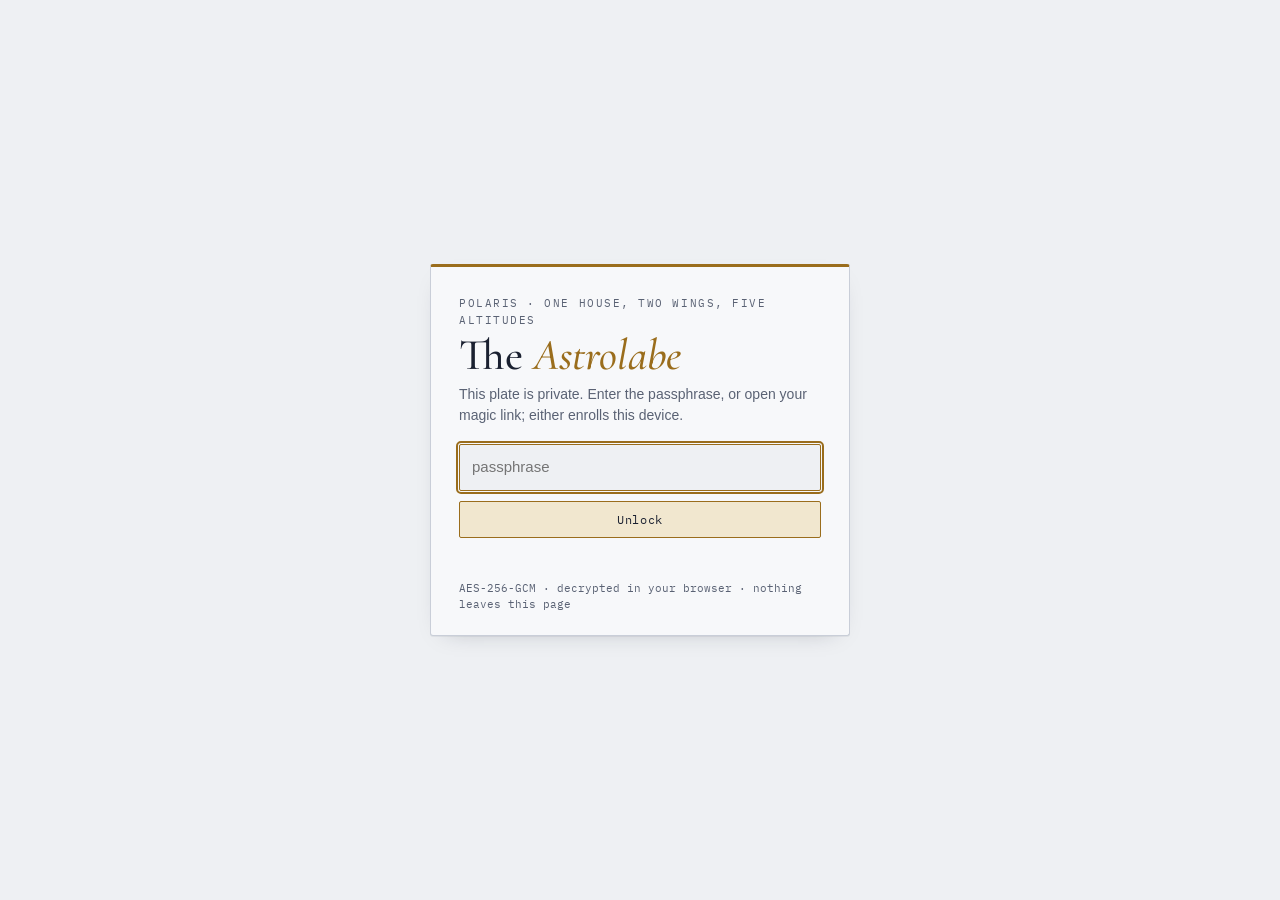
==== index.html @ 57d6158b "astrolabe: rename F3 to The Real" ====
<!doctype html>
<html lang="en">
<head>
<meta charset="utf-8">
<meta name="viewport" content="width=device-width,initial-scale=1">
<title>The Astrolabe</title>
<link rel="icon" href="data:image/svg+xml,%3Csvg xmlns='http://www.w3.org/2000/svg' viewBox='0 0 100 100'%3E%3Ctext y='.9em' font-size='90'%3E🧭%3C/text%3E%3C/svg%3E">
<link rel="preconnect" href="https://fonts.googleapis.com">
<link rel="stylesheet" href="https://fonts.googleapis.com/css2?family=Cormorant+Garamond:ital,wght@0,500;1,400&family=IBM+Plex+Mono:wght@400;500&display=swap">
<style>
:root{--bg:#eef0f3;--ink:#1a2030;--muted:#5a6274;--line:#c9ced8;--panel:#f7f8fa;--brass:#9a6d1c;--brass-soft:#f1e7cf;--crit:#b23c34}
@media (prefers-color-scheme:dark){:root{--bg:#0e1322;--ink:#e7e2d4;--muted:#9aa3b5;--line:#2a3350;--panel:#161c30;--brass:#d3a54e;--brass-soft:#2b2617;--crit:#e0625a}}
*{box-sizing:border-box}
body{margin:0;min-height:100vh;display:flex;align-items:center;justify-content:center;background:var(--bg);color:var(--ink);font:15px/1.5 "IBM Plex Sans","Helvetica Neue",Arial,sans-serif;-webkit-font-smoothing:antialiased}
.card{width:min(420px,92vw);background:var(--panel);border:1px solid var(--line);border-top:3px solid var(--brass);border-radius:3px;padding:28px 28px 22px;box-shadow:0 1px 0 rgba(26,32,48,.06),0 8px 24px -16px rgba(26,32,48,.35)}
.eyebrow{font-family:"IBM Plex Mono",Menlo,monospace;font-size:11px;letter-spacing:.14em;text-transform:uppercase;color:var(--muted)}
h1{font-family:"Cormorant Garamond",Garamond,"Times New Roman",serif;font-weight:500;font-size:44px;line-height:1.05;margin:4px 0 6px}
h1 em{font-style:italic;color:var(--brass)}
.sub{color:var(--muted);margin:0 0 18px;font-size:14px}
input{width:100%;padding:11px 12px;border:1px solid var(--line);border-radius:2px;background:var(--bg);color:var(--ink);font:inherit}
input:focus{outline:2px solid var(--brass);outline-offset:1px;border-color:var(--brass)}
button{margin-top:10px;width:100%;padding:10px;border:1px solid var(--brass);border-radius:2px;background:var(--brass-soft);color:var(--ink);font-family:"IBM Plex Mono",Menlo,monospace;font-size:12px;letter-spacing:.06em;cursor:pointer}
button:disabled{opacity:.6;cursor:wait}
.err{color:var(--crit);font-family:"IBM Plex Mono",Menlo,monospace;font-size:12px;min-height:18px;margin-top:10px}
.foot{margin-top:14px;font-family:"IBM Plex Mono",Menlo,monospace;font-size:11px;color:var(--muted)}
.shake{animation:sh .35s}@keyframes sh{20%,60%{transform:translateX(-5px)}40%,80%{transform:translateX(5px)}}
</style>
</head>
<body>
<form class="card" id="gate" autocomplete="off">
  <div class="eyebrow">Polaris · one house, two wings, five altitudes</div>
  <h1>The <em>Astrolabe</em></h1>
  <p class="sub">This plate is private. Enter the passphrase, or open your magic link; either enrolls this device.</p>
  <input type="password" id="pass" placeholder="passphrase" aria-label="passphrase" autofocus>
  <button type="submit" id="unlock">Unlock</button>
  <div class="err" id="err"></div>
  <div class="foot">AES-256-GCM · decrypted in your browser · nothing leaves this page</div>
</form>
<script>
"use strict";
const BLOB = "lh7XJrHNWlQxs0pOr6NOwzNVX3m2nPe079pkaIbUTRGztWmCi1bCroMvcpjc9WkPtHilu2NK3d9gMGihu2LKm3Q4ycCrLbIkKqi2LLo1Y8SYFkTadTI4DErXFKDCy09LaiIfJmCsntHhFDapjcbOXWIRI9ZUpIN9OoU206t+duhqMelKi+hQsZ+KZ/Cm3RdIMAw+3bcsEypquS0Rb32LIGD4sxuZfSApdC3jLM+Qq/2Exvk7dJCo5Ht5XBCdtCMv7pUB1Z524krqmOnVR5rgFebTn4lBsj/d3orWta8n3rSwRykoklpAqt0gu2kbhLnBn2RX6Qr4XD5k88iie8PNldycciZkz1jx/Uuv1l1oypBr7+zhPt5v/5jOiyoxmupvbnewY2akW9TqJHyCM8gKQvFIdrHMjem/o5LaYuqduag7qWWvefrrZmu81WfzNxZjzigIct+//j1EEd9U+0aEZvL4aE1JHA2lDVzIqXvegYgPYzBtuVBAdCuEfUmCJZzRCZUuPiq+AnovVP+YG1r5HPI0C/l/ufIrjxr6Pejxt2oRzYyOIs2XMOCAHIurLLN7tcMSWHTDxHgV1SnR0DjfLPe5jOBUJc4LJ9Kctk/xBu94KnZlDL4vsbo5YSa2wFHi+Q0uNQE2z50cSNtybHxni9q31ZiWP8W0f+0KOQdrNzoLcXr/h0OoRy02atSh2IvIMvYGowvKqQ7BBLdmkHHHMnt0W+5MvY1TwgOxE4s32HLsVmHEgGR5IP6qEF/BLXtgtzSYveVemo5saa3NI3Oa6ZuGsdrxkFe/70iqCNlzgv0NU16APQTZfy1sK5DVfO60Q/BmLwq9n08TdiiBQ7ZaCEbYueT3dYtym/o7cRIIp5lIrEgTLogvCkSa2/S6FAI8+VQ/idMAQwYfLblh39m4X5jMde3jIRuOn3IDfOwo3kc8mg68f4QF0cRKGQsmOspXqV3U4UHWjbDmy/BMxQmbWEUliZFO4oI6zoEK8qA97zPL5f09zgtVRJ6pZeaUMlOjKkoV5711AutC69U55loRCEohNZYNxOne1d/eopkb2+IqCcEwspshmdzBUmp1eocjz9a3tRAN2f3RtEG/4Ja8r/PiL+OZyrvG98dIMs1JZxujo+Yzd4+JdrUOHqxoss7MFi8qPDonlP+k/pVzj6UL27SNvoXwjDNVtiVKkyhadXMSExAILczLThYf61vzO8EGu1+NgTydLOKXm8QUXp4pdduA6TBCtzrs5erQnyVZAZlYhpsRjhd/SvxsCuvLXnDefI2/sujdA0L2qrao6l4oYlIEnlfGIM3VBgi9njGkIn4prksJkC70PcmSywFd9yp5P6B6evYYbCvLM2AwwVQIJz8Oah56v8DowWQLs0sYOZnXLEnzOsr6f1GRfVionspTndyIzpbBwJv5HPuu+Bs4mivQSjPj/nOLdAyta7FRCZ8iTbFM1rsfw36a2cT694U/4iHMCLNhHdTFwX+S+tSolEUHZIdq2Y9b5NmWmcTIYoDSyx8ZQOHDl/OCdZ4jOPx+tBdsfipbcIAgyHhbkE1JwFAV21xQrdAWckbJja1JlmN/yABITdXsK8Eue1oNPmx2ArVpO5hSoLdttHOmvtl+38kw/[base64]/BMJ6FSARNe8UW3hQeSvQ+S2vYCuByEL+nD/tJ9VwKLtMy+NmGJewgjvGap0LzSYV8rkMBm37tNB7FyE5KbYRD5MzxXlRN8C8OdF9pqZ+ITr197zpVjc6DOUDzSjKYko79No/dQ7/EvR0K0kQqPtu9M7LUa499+oefkTVVPB8ljE5kSr7T1npsHX9zT2sM7P/lk5zy8JXycCykaNg+IE/MCoPk0OCxJwbcwpZalm461qRoSfUQUdcvDfcc3uw8Qz0TGkyYwE4Ijq65fwGT0041T6X/gw5rCJ5Swd4NfHV54B8Wq8VASzOyV8Uvkbrirm4o6qybjW5pPfCr3MDWxrHSaDu9MhQ5wC3Om0ufMJ+PoeaEpSjoG7ryI7+XED3X8T04Ad+65IDxvgkEA9NxUgwtxGlw8nBzRPtODNSsh8U93+krsBuBFizq6TgiOTuH4NvinMSff4rUFk5waj9phiEjViydjD7SP/FGHNtsU9dnUxuuPitM/EY5K5HLXZPVtRRff1UXwx4hmMjmA4cXM3s5kqY/gfcgod+d4OFRP3AC85n0A5YJzv3LQx6ufGgfMm4MI7NXYAq3EURPYNzLgoe4G0fYLwThk/v+jcP1aDJcUtbhdNVcuYPkuMIAQY+uNSbgXDInXnVAaSYeBytKxcqYvL2tBcgs4RUIVVAHZvAp7H1Vw0XztJiDNJgoEb6SE6VZDoh/SJOYdfW5nKMdSQwii26J3+0Sbc5KBDKQAZuy65F+j9/9oalhsoxoB0avWZ8Vbs5sdLuqtihg0X3smKhSY6MrdebsQoGiHCraXG11aXWslng1DB5rMqv/ZHtR+Hq/fYu+9uoMgTiSlgzyfbDsBxs3QqS16SzbIIHd+QJIzpUSTYFpaI2HW/zG9MRtUBDcp1vei1+PuQFuJppLKbAGotIg9wLe+T7tXwS3QQ6NLAJcPPolrVtXf70ShSmZMC0L9Ao1JLfMmUhHm3phJ7rRS5l3P2bMI9UyWhuCsgbd1REpcKjk7vfuGqj35xuxWwAiIHdf5AOkEewptE5fw/j9gjHvTWBXpACsBEXLDuf29PxskBsJtlQRczriYuZAjFIuz1GpEOHh/KMX/m2WhsrecsrZcg87+bYCr1DfCk6Np8DYmi5vRPe0NFoh6C+NnFpTHogg+iHyYeAbNNnP11pz0/TpbtWKQlwssz1jP11CAgTkp5N37BSEXM5HwXbKyT30nV5BYY8k2uyrvZVKlTGE4ZZXRWJ17afnGd3ENDJfgWMwBJTw+5PU3Rzz0okLtel9vDah+ZLJoYGNn/OQUwe6DrQKnY7jKs7AkkNHNFb34+QLeZZJA/KhfMEw1Yty/GAp2K/K2i7pSHuwi+I3/zKNETUqX+a9VD7sSCFpsCZ0BD0Ex3O5bkvTKFh59I+MjuutoSJyez+9UvTdaXoQnjVJCuZIi/fDrFm2DcirvVY1gx1aastvH8r7T9EiQYn4y7INacvQ4zLzL5e2YTnwEOAwXPCI2+RAFyHF7sZheurQxQ3MKgKEYQkRlKjKe9bqcZ1YhNeOl1KxK3wjS1hDgL8cKqOsD0zUYBm33MX2kxxBiM1Ug5bjBCBcxvcn+RII9FjZ48Yzj5mQofkTvpFy7/BXVXGEkj+nmhtaMIgSrv1TSg4gRrsoCMbtoa1r1Y83iNTGOzN3UusQz6RBKOeCbM1Gg28zVU8GTWDgnn5Lf/gSpbryQ3+6NOXr+gx1IA49mTYcl7Zxp+c4cTB3RT0y3jD8HhDX2MCSXFuXmH6wpAoceuXNyCmCOAUaY1tB9ZDukXzvvdsHDhxNVZPk7mlSKuxpbmJ0Gv8kMnXg8PLomXx/mlXKazgzaz3VaGKHi6GHIAN7rKw/xqM3ZmCEYUGmlmloBt8OV4qpkh2Zp4nBpRrAVZIHt6qnAt0WXoo0CrFHs1odksDlYKtqKvRV5HNHmAdB0lSEqUCZafBfS/FB4M0+t/XR8nd1OyB3s50c8h1qfpU6IVcnLn6XI1UF8hAGA/M7syP7P9g9BARB1SPwIhyaG/2vCGz5JHRuf+0NbnSTSGZHgNjVwOFn4ZJkSyzgF5CnsAdeb/qyL+6SAPKNMkeN88lF4D9diy+UrS+UiBbYR72rqn8jIwGU1+jALx0UXMuGtRPm5XMc8qbxyTZliVDFAZMYFxTgEo6Zz/MLW4Eq4iBYJ7VrRJyRKMsaS77/JOKC+a1J15yd8eYIiIJbgi4pHgU5tnmkWayCdA+lWZ37HIrUi3u3/vGFdXy4IhBEm5RJ+F+ZFPFLt57rpewWUToNo0GlOUJzC/uFBL4MTq2uNPu1eUrKG1YUV1sX+vo6LNkTXFm9RnDQ7QLyKYO+rIDYUFa3q8T0SVlNUt/kULHdEz65ZiJnDp5Xi8NiHxSltGAxGW3Ya+NyGGJR5ErXWbv5Z9L5zeHY1X1WERE5ntsMUTMJF7g7q8Q/[base64]/D236frTW+GqdcZyQexZyGheBua3uvdDoeXfDD5YoTM2fFFC+0rvpg7jtUNNnZrSxh/HZ33XID9BvKb8evFyhBt/lDfSlGDy0spl+xYEHglSRgK6nlXhCPy8NQVn25GpXy8KkhoFB/aN9KKj92KwfgQTEJxGtpMHO+cZMBuDxI0wy1LleapzKyV79nFOasNO0vPQEbl2cCXzhmHpS6AedJha8gSqterSfdhPjo5KEpAKb9YaCW4wOkFX9FOiW91cXukkke9V24CuWVs0d3VCl7vHbKHVGjA9rB11EiL/lrw48A+bG+smIizShg2YLgP7jhip6bycF70PKKeePQj682T0M4Qdh7496W5OuKWi8iOp5CjsSjWN55v1pk1pS5dzJ7gRsFVU2tww6ZZ5EHGFVT2S/aA3C/6EjEB+yA0JgTxGVjNkmhaxKYp56pImR4Pzdlwv/rns1Kx1sSIwD10/ofGpbwd3qK5FF71wwjhgDSD2j8lQ0jzwmLgdQb1Q1o8bTIBZ+DolzfiHV6Tc82EPdftUEH1DVtjXACvzCHTAkPV0fNGAr/tYCwyLMAqTu6GoXVp1jGPB3fNnVwgWw5SIUy8XH/xw2l7NJgaRVyeRNIjmKh+7FYGW3R+ihX7NdCk5vDaIW88/S+OluHmUs66rziRkNyQPK7Nre2OyenhBKVQ2YNedYZLocAy/2wTD5gapgNJ2FrZKRqDW+Uk9yAkZ2nUz6P5PNc58Gc5CK19eQs4L9VzewUO3HN2QaGeyLn2PoaTs2HFOk3IEgcXxcgRmzGZGYoFuaIFWlE/+HFs/sS1pUua3F+eeUeFwg9ae6c1j+qt/RJZAXZQclk5PH13+OCod+nMo+tmpkA+KP1N1aVPnOB/eJd9A44ZN/Cdb8jzYgsD4ow8VhH4Bj4WsYzlMwjUELbYoUtz1tDG1fVq9FXGN+eMt5nRd8xgd2u3k4MYJFVtWhHWmyTTWFadnoDNtxFDe1nT0tTU+cHbet+Bq2yhk7YVqA/mGGM+gOxLZSHE6QXvimo9T4e4LBDbntA0rp34gdaJSJDDThgxthWFAlft6z/y9Ey2AQmv9A/z/rgXQElrqSuoxi0d5nQmQDhxXj0uD7v8sSebLLe/JOueIitSC7aapF9FxtAqgVaYab6i9LxJSv2JTCEArzp9beCvxujbHpHs52XQoXiYBEUSCaTYDiRKUPmdeBILWGwUmiRS763JgljDWdsX8dh7S5u1xd0m5lOem8uE66Qlnhab7nNZhaxQZMyVzSHa3QSW0i67mAD/+y7zBOALjL/uiSNEkjOp9luhx/z/45puzj+g5EZpBtvDNDrt77/9yC0lzHW4YY9/tzp9o/A3oTrz5UnBnTo5m1diampoLlUUojeHMtMSOoBtw+qsVb8Dp1VUa7G6U9B2zVzcERufE8d0z/dNAkn3dIxKt/+pgiU548doVomZoe1x4sGkGUXNUcVPAy7HG2SlL9XHpjKwKROHICgXoSG83xspyLGddHrbLuLV4jSRxMyi1uN9Bp3KAjPo3u83k7zG2lp96uk2YkSrdqsn/3yVy2uBD+3BOuT12Z5CT9QIhV8Q8UNcx7rzIIJ/+n5+SFHXDfT6Bjhkr5L51uppOwHPQzqeNTlJ+7FpO8tLHlPQgwlu1HAdZRjm5tMEry9/JoWlqu5Nt2M60q7a1UJ/SzQxwqZHfflEVj8fNjxbWOwluydTr1xkGFqV3u/gnUhzDIMkmt1fVHlbILXMYLMYOI34jwfcFImmHyTGcVyOGTQ4/lCP5A3eJogn0hzg4BPJcqfp9IpWCbra67gcv4rHTsEqWPqJl5kH3XIpzH7mQ9dkt9PoHRGgn0rrpWI1giz2h2zBrg1NqzrMhOixlb305rNrTeEAJ7VHsg+bfGQiw02a1gpnj6cnIGSv+xqGQEwtigEfLirr/j1KeNofDUS69N0HpdCW+PrfOsMJrmzkMDieFsmC/Z5olxj82bwCTttd+hzXsHCT+xIJ/hqjCJb+UXBqUFT2IiAhjalVmB4nrYtvTcRbI/3MkeTuLB5D1IG3/PAARYvsCaUMSZBCeoe9/OB8HoHzObHZ9VnPY63O5tkD77upKwPV7+XszPGYf8o+MoCi6c0HtulbQCgkD5TLoc51Cv2BjM4uLubLtZUqFTlPSNsLWwE74G0m5O3R4g0c0FN6ZLX6ANTgpunlVF+7LM5zfaeJD1Hfyye78U9fukpLCRZJd9q+/Hh2iSR/qWn79yt/3cQxTkEhB02JfHNPdNOMbKJjc6IxcIGTb8nzHCyDPLI2vc+EzzpBQZt0JrY4kVEdPk9QplGuJImoJFYZkTGta3EFLvdfRax7Sb5WURmsyxv2G7Zu+2hhz21dkBkAHIzqQ4lnH89CRAO55cNaXv0ez1GIZDRH4H0K424OZxkFJu5ClLYY2toAYwx4+Gxib/Y+4whtsEEwf4Xihm8IXUrUgcGR6ZLcTLquVUZrrPZ7fc6FJiZDa0i0pvHlmHDWiRIReDhgpSUNPgnUe/O32w6N69ZLU3hreFZqTnIPRm/Sz7GIM5XXKlNBWcQsy7zXRgjQoKoRgqvQpsYNf9c37XC0q80CmHJWQlHt6eV7vh+5rNMtHSe1zY24teCOab6EGo9Pw2G0BC/cEUSHBlnj3LkgyMHNcnnkLiql5oS3VIKUwxTJjNfnThaI5ymweAbdJdU1uqULB95laVFvyoyDn2/Bv/Yc1f0XmxbqJ6oxyHLVZWXIa5ggDobqfI5czk9jlalaqNnzSBHLVXFW4VVUHW+Ixcl62LbH7z1+ulq9tWlbXo0NaGmWD0iKij+pC53o5ucVKp+gRTW+5NY1i6nDO+MrLxfsVlFcTUHxslnhamog7hIzj3sVws3nIcdVvFE/aO2LIGFfsl8csaLRSy7Cb98iiLduZUAAIzrb7R1NiiIMmq0b2fUAegCSy8qksorA+BeOH8sUBaYJLD5icbccnKFs6RCCcta7jXFV++b3BiS7BUWdBnT7YSZJeYVKIUdJt3fRxGLR1Ckk1MA0whGxuHSDkIwXlDu8jZRyjW5xbkTHP/As1cY1Tb3B7HAVkIHocas1aAW8CLSKP+1fqEu0XhSCfkTIZTaFfXQFyB6sUoBpN0W5bN6MTkT2B5j6lmNd9vguzOXTwsUFU3cUmZzeBO/Wc8sca7+G7h76rPMSnfKHqG2Tux7jbJKlO0W3zrhivhJgXdDwR1GTaP6f7Je7BZgl/Z14WZqlbARQZXxN5cRBAKs7KRFr18Jpt+ZNcbJrzHoakUM37ju41qc/1vPadRoQ7pxuWjbrYxEaXBF6XLLGZHmgONAMLJYHu0hL12LEWBABqUK8qqIrlW2U7CGwMDAnxAyuPUVtItTXKpWrUgU7teFTieaSZrD+Jfo6pue6oGZo3BwytpEabFY3PRPfW3drsWSxhTEj4pTufvSEHN/DAabWfi7By8kEvI3uKAwPkMfNzTaGlsiN/juxxff1ZhZr/mq3oa2W/pCqQsHar/vLIBCQF0p4cpl3BVHp0DtB4rw99/6NWCRRrzTW8xjBt7gi7WC9eFedOnRdWa0EDnpQqn9aUjzONZQutUDNRblnLc0l63r3DnGv4Rz+MGwVh0CHgpc0CwgAEKT0YskV097SfnFpnDuxjFptgpAP+j/U10os7qPCIr1xupPYePPs3X9r9fcRnALifCF1t59bKftK/4eDSpBGgMBKIi/jzd6YjilVTEQesDIhj6WzQ4tCIMnszg9QjWPa80Yas2gICtzqOCtYHM2ASWnVm63E8ga9TnL1MJMu2nLC2IOn8G+E0dUm3TcfYu/Wmc1x4I9b98OTVchcASPBEF/Dp3gxb03Ly0APvVBHJG3M7OThSPkEl5bSVGIGfD4uBGJQuycBPoKZlxzgo/xLH9s7gYAL2OuoGipd/60WJDJe/5A56Po9eJCuyeswW83KJfdzQ/DPuuXgHSlCb7+gcD7JKzgvA8XVlFpCQyJ1bifXF/VRFJEJ7i4JVPh4yGDDuWR1WPo1yEdfIYPGJP7Lcmo3xfYbb3ro+S/tyaLEBnJK/BaNVAiruHL04mSLHMSNmOQQmpio51kATfOKysQzPfPYRPM/sQydC8wTEb4GG+eu5h1iUusEkD6vZQi3R0vn8CVooO8emlWLB1/2aPDH9lSIHRtRz8oiYZPPuQxLilXmF9UIFQBFO2qUMNruM7fngQpiglWLD59b0/CCALlNqCU0YKjSd3d+Tza3AddR44FZ5/ykOQv+LEF0IbYMfMuZoDvxKKxn2oU8rgySd4SaY+dPVcIaYtdOgu/IGqvZbkhBNciqMsaVXodpqGwpfv+9MWQsfZJMLhZK3wuxO8UIVcJlGVJzjk8jkU/oZgJinsZDJvCHim/zLmkwCzpHyKswoA88zhTck5Zw4t2oobICcTwpL9vhFgkwVKmww/i7Xe8es4uJbAjf7dwAF3JgKRYcKZfPY3gbmHrgctHGRb+ok5bTPfFRhHwtG9kLpLeL/l5BzRFs/oJT8AqKTPBXKKXN7XmUh4ktUQaVDr6ZQ5EUnX7UyTiORQTISsMs4dM3OSy5sEMzkmkLA3rJYik9s2SsUnTTNQ+AwjVreqqRo3RdMZNS6VpSNdHh+F9g1klpxPeLVwU1RaeuhK5cxK2gqScHsz5O+ERj/WjcpUTZWdaNhY4F+H2jxXDavvnydHFiW6IluQfiei05th6ObGcLNbGR9SeTdTBK8a0yz2obFKuNg+VcgPNfmdSCMwC7f/[base64]/HrIti7zpLhsy/C/cm5kKyYGjtIdk0i0U6k+b8pYP5t0kLSNTs8BhZC48CIlcyxli3RF29pOj61DwD6d8qBLgk5lpM+wK/HwJaUJu8S4P4D1agRa2FNdVRqFVdS1lJs3H6yiGJ4axa2gAraq8exEsCyjo6XdWccrBtCHP8mT8E/f/5j4NV8o9rkoex4MKOuGcAHX2tdht6fIZHcFd78AgMPzP6iK8r5gqjoddCbMH2XCNrP5Xol3M02SpyM8168/vFLAqKS5SgZYwuGcSWgMaPb5Ti64J0PWoWurjfXn3AxBGEaK6lFVnqxv5aLaXifQlJwLdK25bbdU01rjHc8mOQEJUBLVaIt6sqAvK3yflm6fUGZCoLrPQleOsuHUMBAuq/A2GaY0keAT9q4JSOB6011/KzTYru6DjaTDfgcep1KHA2ilOKoyX0RYmC4GjyLYfhnLy0wGTTqwVpjTIfdonsvIMxM7Io11VhCW3jnTkn5X5GlNSC3YOU3ZyzLmica65mIoRWiu8gq6JUwQuXDVEMnu+/d6HVKUw2fejNbIuwrHI8jVmRZeFwvarKeDz/QsQhP8M3n73Tpj+04M9rx3fb0i3ouCDt2hACmO9Rkwo0y/GwFyG+ePW3f4vBcS8uYuO8khMZoy3CX6fWkO9i8/v80PZAQJxuNfUGK/V6uPijkoaHzrnbItKqpBrQhCnTcu6Kc8mkPKKKJu8shFpJnjG2wNZLVA/tOF8XR6yEj0BvewEY7ePAIHoRrnL0GZ/MNSuMujm4BchpiTeuYrqG/Pm04i0wYYhJoAhHWvoG0TIZldicX08BrgzkX13vs6mWcAB0udKeSjqFmtUz6tm0m8WHi/WrYMBl/eMOcF4MU3QCAiEJPl8cDs0wk19X+Gdnwy0YZC4VrKvgrZeI1epvJ2BJ7bUNkXk/NU6KkyLELDT9nAa9+X6Ih2ptnBLya0jO73VHn0VASm/VQkCB8LRld2bG7S2i9trro4XV+WIpLb4AeDPmoI/3Jlhx0EcNs2dIzUPqHEcSapHhFhrI1cX6HYasafuJLRmtcZOSN3kQrhmPFEGt11NowNKVid+EBODBXkqTT3KmDM7af6isB4osObQujugKRchdw43q/TnIp9qiB6xxr17Q7kx2weBp/p4c6hNZWu62hMJv38f/FPDL6B64RDFQn0nWRCHsqLPEMeGk1qDrKgI3NUGhghBq/[base64]/Gl5trYjp2OIdXXhna4SvIF+2jqFdS/UipZf3/TAEyZjymNNRhllah3DmI+mfuU0oRncB/B9V2VsJ1EMgvqog8632IoOEaLW1Ub2HGfJitn4RwGCV6c8FbRK/0fTmyyS7hBHXhoQnk0tnOrzeXGjHwGEuauyKp0V8ABARmuUxeniEg+CKRZuKY8ZDuxtDdprXRJio8MlBz4foy7W/TKWvWGTJk0NFuNKokVo39WentkbvL4+7ULRI8om+sx2GldD5AeL7sUmLXNi6Aex8jl0xeFNomoaCkQINEPv7+A6hgeiY/JUsDAtSzP9ALOgPs4/vuQlm0bRVd3zotJWWOKygBNwvMm4Fxcq7dXlccSHxFCmoCfQqfdxF47vbt6QgFfY9RS8b4t2JIEnYEZ68TqpzZdgJ9xz1gtOCLyUVE7eTbYcbCp3ic44GXL2q81WAdUl3z0j5TF0hwXzaqzF/a9glH45oJJ0ujAS2i8FXBGHZ2lKBhxUEk5au5oTSbcAc9XtVA2Ods4kpMAte0nqND2UWKCRFqKywbpM7eoNnj+VxksaUQa64+7tYHeRZb/5w4FkUeCHfSFvSBfjY609Qyl/DQgp8IP9hAaiVp0nH7eUPt+l+veD6R7vatSr+dQlOjJEUKQxw/RwcjG6QxtJp8PRv3SLSdlhBGi2ssQLSueWN9DGLMcWp9ZZZmdqyhRB1DMKh63Vn7yS0Vrp+UxpSuaC4HFWBvX/cE2E/neDnbJA1kkb+7g8+1sDJmIpu2THX2b8kZ9bROXmrBLa8ln4o/ZgmlIkFdMLAUToq0bzRRPsMeKcK4q3CfvEL79W9AxD0BhXKxpQ5OjFaHN+AJd9gEy/[base64]/wfxq8zmzVmkXNQEwTObpcU7WqSSydEJQdLiFmLILaxZr/qUbu8CCZLafoViW9S1sRVXYNlkYGZBN2JGijEy7vNdkh70/eVoKsrWgiWcYWwLvP8V4rFWStD5Px8T4KJIexhvDfD0aXymeCYbQ0ZTChYwKcVY8EaZWoerfW0MQlk9kEzU/D4tPKfi07RVzwuVH+RzFZ9KMwH3CYkHoI7hpAXX3IYxwQ0YQ11dIHhQdwUdghto1C3eJd+abvRgIX59kPViZyICwerGdkBFL2d8PaAfYvjCi9bo27fk3Iqdhzqg/5dKqGnglYNES5XNDKJqeiz+LIFPlRnpV2ZbUARCxi8zgN/3JvOQRwidDwu6bPuMAl6f78ZdRbc61E8xh2L1trLdZJZDL3MRo/HqCMw9c5tJA6+KlR9aEkBCL5v38Tco1w7ajDPLBM3I8R7SPUUOGVRdKk/cE8roOucZef4LlI92mCQbkJD/qKI0DfghFRi6wnGjxIhoZQK5g4WWFHa5UTYc+6yXY6tDWVRo7HAP4r7llYGAnMAEBsJESk5NRRrm3bkodK339cr4nd7I0I5c7hSIxYIlw/qDqoC+/0sXAgkKMdyattlnMoK+eszd53k1o8Z29uLVAsQqlu+1w88csGQunTk/FhlxrBOjc9mjRdNfqlVK/u+pFOyqzfWTmqSdIaP6sxkduVTj1qZ9yUbvSjf+t6jNZgdAtXPFxi6rR/0dk/IuDq6whIT1jqNf2X4jEtLK79eo71y2HPzw9yBHYMIHWMl6bgcHmKFtNQiuWX1ICyWREj9a1cP+PaJcA34N4XJx6D1xVUJBVHCDC9EVArVinrBg1bjXjT97ZQLLKZjSyLv0rlzIMohhrtxawgyOlnaACTl07pQ+y8GDqs34/Ovua2ZWdvBHC/B5A/u4m7o1tgXagSD7HAGAoWkTSThrMhuuvtdda5iJPxNd6YrEP9cPS8WfrggTyvlpDAGSrN181PhRqaGc33SUHgtEO/0nf57cLbVsvSd3u/6yarBYg4IR8BL0SNUMp7QqqqKz02ckNZbzlwPlteT1Xbwb+ZkJuVwP98dGxJjxaZoMeAKiydm/aeoENN0+Qq2Tjq2ainNsWx9vHtRwI6TPeJkQ2Pao4CDFuNvMoAG/lRD4WtgiHwPfhGxiJL2gBWqyvAlAm/xVaIBSpx+qRZ5P2QGrnaEs6JIXCAcr5o0/BYavdMsi0ZUfuf5SM6LdUC5K4//ff2uJ0r5vZeojdRqAsLCdcLxsK9ehfOkC+o8MX4xQy/QGAANaK3OtkoGz81qut6zFDiXPBGKIAkL9b3IOwZdI4PYuJxuMaXhh0iBclstsEb9q/plPDo9MiF3yrD8/iUKUD8ti0PfuxbrcKEXoasmNu+8iM3W7Cd9/[base64]/0Z9HPqyACov/FoKRobnYoCB+GhAdQLbbrif83rAddZwPk1gwXJOvTN8rIdFduUDnk6w1mdlyqual/EXprh/Orw/ff6u8ieQr4bFf5rZUsff/8rPYxLflxxX6lwok/WcwezkPUSXoq/1N9SyKpd9EdL8JDlrC7m9zXhfaOCvmXVa7o1g+wxEwXS/+lfHNAKvJBN2h04kOPx6jnJa/eNKetWt4JomI2eVrFhIyFVJ1Veo9YYOlYQbVDKZKv2C9NlRhDYiTxPynd94aTJ6SHJYx95DAdwy85cS0PnWvHoEK65c+s2CpKjbwBse0LCBQqM7l3aVBadj6iwKCDpr/b+gM4rkExOZfXl+dfVbMYEwKSYqWItA6Y7UT1yQ8f7GRu73B/aq0JOliiEBpLJE45xnj46sdYQ7bd/IX8OSV4VOhCG6NQUtHzc6INKqVNUC6CJYxmZ702KtWQIrCIbMp3FweQUPvjUGFvkomQSSLkB3MX7G50plduRnvFabOMFK2V9kRFyYPpOqRBI+IYDiMQWztJUvXw5GMLdsW6aw1LZWtKQqqbBIo/8rHN23BqR0Qh0Anjtz3tGvaFChUD8yQpFFJ5rgiT5n6s2meTaL98AwBHORHqLSfk3N+6TxboKzC489cwvALxJPSmGyYHmZwuyjFHA/jOvhx9ORANoeVW6qQrX6ZDAYCyM0oMTxS1bOvOgPVjF1fw9MD0tECowHvReY8Dge/+wsz6cNzpnooz/0OE5EKwVtcPnCumCOq32X+g0s7eBjOOFA5NNiJXTmn1GDslLw4i7eFlImYxjFTa/Ibw2qiaVUnLmPyCFM3KBERq/[base64]/[base64]/AFq82vEzZY/tYsxApVvVwX3+tgfRkTIW8gDwM60kSL7TLOLjcearA7Vxk+4/uByITkHPrkb467sVtz57B258j13d7rWmejhbzix+waXVK+Zq34L56/Hbqgg2EmdBArpHxEo1gpmlJJN3QRFzlQWSBtTPM29FgMym++cUgqhgtSAeG6wFyvAqaG3K3atjSbaJt7XPgKq8glyYp/QIoYg6VLp3A/UzmNgncqLcV4r73vpirFJ682pwiS5FMbx6df/2bx24CzyW0MJQ2X9jtvAKv7U0HvZXgDwxbXyEsDW1dkVgKK9Zu7iuCSDdmY+sV/Uf+95RDNysvVVVBvXdrKlH2YxNM7RZw7hZBHqZvzsRTwpTPI7e9wVV3T0DG3ILWcS8RfKlZYZA6noCl/LdrRKsSIqZVkiAEWWmrNIEElXuqi9Q/+DWwAZev47sTFYW7PFcTS+/[base64]/bE1LT7SkQtR+Vr5DS5MC6cjaTYlYsKrCC8cFznp11Wcq8VslM4uWBcE1jFLBHrgT7MUGLrYsmo9jdDc3Pm+qR14gcpOZpB3nfdDrE498eScGYXpeOZPuACn2luElGqKduJCSAnJtS/wWki72YKxCiQvmsvVXLVfavSE5xAc/nyVEwDpwRFnSy0nI3GlMS7nhiFB6+hjFbWcBFsXJCHuLTeAT1ytxES+Cyv6qf1A8Y4ma/9B7gUTTSW1tsu0YghJQaHyIhNLajv8Yum+YOOyobjUvlfnuYtZ1IK7JsIZ8gv/yfqH2hustpWDXWc3nokC5zc6DUbGNenei/eYyV90t5jM0SWi2f7wmN54Mhp1cUWcRQ8tUVqg0l4t13MzBhEQc2ewrQoRzsHweLt8K6inTBk8JxSWZpS/3BL5nFHfIzGX0rhUg4llaUvbAWrULr4bWRKMz5UliXlD3KPhyBEhjHpAaqE/B7MEk+EwaDjZ0eCrNt45cHtAzvRxn67zQlS4iKO+LPmJ3vxKiP14Hd8NVj3yP5NC3J+zL9ek3Ji1UprbFNdcuSZbIrlhWzk/DVrHFrT4yUUv5Smx4SlnG7vtH/fmrwMPJVkZ/QX8eJZb4JZUpEXwhvN31MT/+U4NynRJ9Y9I55ZcXfi3IUJMUFENUKEqsg32vRjcq7wol4k3X1VqIpNp0GSu2JaDM6MlQi1OnP2yjP0/fWrleMdfAZDCHUY/F2inke71chvSDVLVBaLO1TIyNFhPHcsuxEdgbUQR8WfUGdPOaAkJhNIDQtgjcBArutTFQ7DCE6/1Gjbg2Y/saXOe2137MadgdS3LssiTxMRK+q3vApc19jTQN5WECWY//bRe+TXHVaG+L4IBhay8nvVNbcrHy5qnaAMSnHmjv/SVzEccrW7PN80FZ2j6Ewimocz86EwqVN5VGcwL2G3QC4CutqxD51OeydGxGWDiwR6/2wqKlwdXv2uSklkhOZ9NQCym4f4CACX3sR5iVZ+tnpWP/MhTv1OSYEaJQO64eL2YFKXYmXz5KINoqjG3JBkxG8dssO8dS8a7Y8IBc6yxus5KGbjCYanNo9nZNLE9wWI9EVLdRUXdboYkBGYgmW/tVeusmT6Tj2WXpOjeATBbY1m7T9DK/dwd/eIiXQebeqpNVQegoroV2eW6QrBwrGAbajTJVhn2WoXZ4c+nob93NXh1jeNvf3KTrYQDQRjvI7AWvyIrab6nj5uhIP+hQeDdFkctVCJ+NpUcnS7oQMnOr1Bm36dGzxnlawWWTVNolG8DEwVaD8ulBkUHMTnfUpW9P+A/cXaTjVSOhNpy5Jng5cbmOwai4btSR0vk+D4XQkfvkGTRHU2e4R2lvjkPnPPgnQeAOQHV6nmztF8rvkLhf9WBv9APFqudSzjh2iL+jkCD0PGpf/OpYByVqt9l6l+G6fd5tIQSXhfWliYp4KRbkKMNeupIZNne6a2lMVksWfMf7+90z/5yK3s7F7PlyTCxfgTJ/3Y5kENC0lxJ61w2fb5W4Zh+1rLgQQnHRFDL5NISa267jt2RQ2AuLsBARPuVBs6eUHAPtYGw+bOnRDFY+H2kmp0R41TohaycjhP4F7KbUJrsDHkODaQZ5Mbz8L+jy/RUkLAtlDvkrMS0IfOkQHm5o8rgGn7ib6nJBWSg3DPl5rJb2YjV7GKjTb1WBU7wGd+ENHW2TMIBNrKRiaoTp5jzUfB/EYwqvi5oEIh2m8Nk1uFgchFDvMPm5ttM1FizjBvx83mYQ0jnd3vsq+I0coZsk/kgIJG9VdSgxYz7c/+ToZ4yO62N5GEq54giuGLQkPk1xd0lk4MaBbAw/pAxwtX0yFFcw1LCpRwNccM7BT+DjzAl+I8gFrErW4AHuHfHTKKnqWX9NhzSgZvrwNJ5dNJIuVl7qlhnD0RhPkyUh5C7mfxO3Mj0FoJpQrW5/+nYkg4end0UiejN95IXGndseYBSzzibmU7YwnUD8BXKDUE+zdzHJrZVPUfUqYLgIpr+tEpQSFgoMdiVfk9lTk8U/[base64]/r3NWBxrsF9hGzatkTSKeO6PqIEfBd4yPFG6/S0/9armLzTQrrEDvsSYxPzc8hwKluZKininy4FSDt4Y6SeWkbvgzCFAqlZDSwXqjbifFb/eE33j8UDQmYXBTTFvmhA/xZHFPzH0DtNrJUPA/uLKcUA/SaWU83Jm6xdpn7Erss6+dO9cS0PBmrsbi8Vc1tYE7ArQ1+jOrFJpkcKJ7mtNfdZgfxrRJ1BwBhprRhhPvTZymRv3NpmH0YTVhCX1AZhTVuTtLVIAsVtbF1C9YLH5vCpHkcdD2oD0uN2p9+fT+W+dTxbuUEyiO75ynhnykhQ4ES7/r18yL4ZVROMF5Ea3Jv2057KGHCdDoBQ8tZbBZ3TdmsZCbUtBqVW37auhGkK5xyJOAseSXXA5rO9c8bcc6KylOjAMFZ4php4OKRrzFt3mr9pVya+FOaV8jYHZ8TInwf4UK1ZOrcbbaL68vK7Ay8/g4OL0pFKvTtL/aue8J2nurPDf8cnaYA5fn1kUyTIPJGTaHRcc9BsGMjZXmOER9Vt0cksj6PITtIi9H0yxVPyXReERA9OesgSglq3eL/S4t5isq/JbvyqMrXFVwm01dcNpBDtahrJFYbL6NgeMq/nQvDIwDVHpqTOcPFUax9fTW6zeLDGUbRvU1vzYDNwTUizR9PAHA1DSKUNaYS+dXsaGU6iKtATJ3GIs3eLJkVDmfcoZBecm2Zxv+fQOlN3NWfi+AgMfy5pKFZZaybG1gXq/+qaJE9FSdS5EzaklUIQtk3/Z44bhpq7TK9/bhqB5KxxUe8e1xvvD3F/doNIZO50vXIVnlWAqq1LNTDL5a13M73aBoCq1UctnyUB3uz3Z3d/jhUYLXmdNebcTNObNZqoTIRS28gTWYrmRsdk5uUWp0u6QGdlJYZudd70+mL1TqdeQZJ5NzDx6J5Tuyui9Avl95o0FuktEfcIKVHO4iLQyQLoMrC+q/2FlZKbXzQjKSHBS7N0/KL6iUp5pRHwkrDIyHKk6aE20KyycnnxHk25Rn8FDeyw7WsrL4WDRhM94vnVz5UwzylExrRtN/j8SAASV4c/TbNnb31iL5Rv7P4ffn1K6efSEQj+yJjIASZVNbGFDtSamyaPLwIdXRrERkmJ6hc6cUKsEn0EbVoMiwg0ZFGCMxfybsLMSaMfwRTC7MutYt4ujwvHX5i/qPwCOIaBidqB+MaaGwhz3TRuyi5xBYMQ1AdwykzTucdJWMlSs2CHB9J7dCwBuiKy4iYzJtFcenOOkT/Idc/HpV9r1iGC0graEXYuiJHWG98zwg08/3hPzWAy8Cjqq4nF7KBSJSYCMsaK6BQk/hG3B53mqJsbTfxti3OscHxA85RzUiCNGS3jrScyT/wVPjaG15tPhE3p2B7veBscnSkF5yZ+bPzV7RM09WLCzir/uy7a1FEkTBp3nvoOCHfl4jtAZ4D4ZBjKbZMFrL87pStcH6F9DytLyyj9WIepPe7hI+ZnXDddw0XRds6L8cnUpYUkRzk+p7g65KxvLRCKz6BMj1MumZPOQOHJiVUEZFAlJVqeUlYt8Iqf3kCLTj85hDJdmqpBIFar6ql7IPp3Khq/zBdS4i72l1Z/dZ99yit6+XhiH693W8xBRa5OP3KrdDkM4/8ufvj2NtutHbVlJ5wAzfs0dHMg/6vv/ypqWC4fZgKUyP+38qjbnibWrlASgZtIUAcBTj5RFfq9CdYRhM8JazcR0av2/X2jwu/jdpoeZonf7gU6IJ03tDEVg72Q0XWNhgfMGaV9Z6Q06FX/IglIWNSy1L3UrypjQaMvDcV1k4rzTxMFMo5SDdolI2EhxnloyDgbu6fUInptXnNikl5y9EbgTlVP3HHtbzSpfz63jthe+1xrTvj2jBsGnnc6h57jD4aGOCY439+rN9sJwdvBOns+bfwWLForeprcW3p42mRQK8/[base64]/Rep5cf+EO14d0K6pdZV6fWp8Lo0u3e8Dmz6ud1y27ychuqEwUdiLWGbqE5hPgq8XEBHeSFrbBE34y8wAvLV5RQN49hFB+f+EHMesw2wTHPOOnw5+z/QU101dhO67ehfeg5+VIMHac9BDnE/qli/6dHRuBARruzU77knG9iDuPCqAiNdIL8laU5hd67XOovUfOz5teI7TlV/q1xqBRRnF3JNrSORG2tI0qstQSROGPI0OQj77H748I3tb5zFXPfJmFaKsf4RsU3xybZDpsPjmEzSRv8Yp4DGo/3FdJtdfrWpivUbdh3R8UxvYNgmNMtMhhSG8wvqYFY43oiLEk9DBl+cQIxjPsQRtuXuqwJE+PWTB71E58G6wKD39E+Kyu1DYJ7d6Drb0+8/CDywBHZB91vegfeHyv90nPWMpiBWBuyU1r5waVnTwXtj4YEUA9wQI+1QXaxUiPqN+idTNMc9ssciO6i6Q+bu7FvnlcWNJhGHgnADvNTEO4SGVdt4H3PmS5eQpjQKcSG2jP1U/BaJqlWwynHVsNCc4hhI1DO1+3aPhdXOrX9J31bIFkw43ytluZl7CHxZD4UD94g3/v1mS/IFaUpGRSwip+yhEfDgXyfozlq5W9zhn1Ug0oLc3RH5Y3hMkD+wlLxvrgzRTE8oeB7N9IfoqrWmbXNntMpCQHqfggbjJL4iW7Jk1e7j8Z54hkeYo7MmBSmwfjKJnhD/gzJAKs/b68L7c7UxBUWfZz+/Gfsqxlz9EhEI80esIzHejUATuXIJoR0SCo9SMwP3A7q8IxtWral5nQfpmWKMCRJZrbIPL9dBM6/AuQ8om6fow3Vt04WNvZJjrmObd0tcJ7VRqP07HONWjjPF9zIRwH3vIzOSxztX0i7FyaClMFV66JHxu7QNCV1wwqEaNEtgclQrBnt88NfcfoPkOI45Deqh2PRbf3ESsrI5E+FPhNNuT5YLSg5WWbvHzx1+eLP2X8KPLklDzls57hX4Ml43EXZMJ/Tm4MAFvGZY2J6XuRYvumazWWVMAYyYc2SLn17EPZGeMNrMV86geLtXIaA9rCP0ukcpP2fdJbFo+3/fIcYrH+VsbMHGyKg0txwJw4n3Ag4vKZRyOUqJUVrMwi8AfJw+0o2UW0ji3ej0cK4Sk6M2Rm0vDYsJHxrF2E28b/WLweodGanRdqknCf6sAM7stIUy9c71wwOH4ekMSIXIXNBl+7ninrG8oTE+FVawnhFDpaRy/dJ7uhlbAlYsU7vnJgGZERewcrDwRYogBI8cR7sOxaHkFOADdhOHHFbKprKhrCX670ttr3cg4+g0Jr1hpWIB3H7coCVruyMRN6r+3Azl4OmeM626kb5XRhELkQFt5FmX8FaYm70Qu9TPZQEa7I4xUWGLUZWFVO8cGPbikeLAUzBiuZD9q/TbzzoL12mCirhF0/Kkb0Zwqocx1NIXq7xZh1KnUsQhiABhMSjLzYOvH2Kz0f4qBH/GfOvkxeDF+136/2E9Be8uEtjt9nHFYTHpKuUnOflQsum4tl67qc3r2jJH1/SiFEkfqp06qsoeIUDBTfqiPYv5UZp1EFvStFu38TCrAOwVkcd6ctov0hZ7mqj3QRAwbmhtTr1AEJKNOnqOpbmYaT/0k255JbQyvfeGaD8b6cRzlL/CG/UtaofbI00Wd7qMUYgqn9ep8GYIChD8T6fmt+p9QPLtxtJQnqgCtXYratKyV3jNx2hqUdfaHEqmK6TAYUk7shD7afee+Rvs2k1EcFIWPOjJNVWwfs66z6ihqeI+Foc7BmmQmJAer4el0pYPtDkDfuR8RBiHFqn6ElfZxZiYO/r3BVmeitrTo7hWcm6VF0lGEtzF7rwNIGt59HLKe3ivGsgOvjk5i/biEaNOmoqcADBx818180JX8ZHfZ9P+X4uj733Dzm0NY4DuDuQhk5Z8MhM5OCJCvADUR4jIWaUTpFlKab54y2IPbD3ZnJ646p/NgkWPwsya2RcR7ZIDMqnI9aMLsna0IjYMYwE/WnndIlimg8v9j2MGqsX8BYc+5yrKqtCqzDaoH2MRI6cPpXGRBo8CjIUDFb6GSR4RGJ9CKRlwllrBDpQe+19tIhUx9yc7+cfnbZiAidt0N3ggGSJNoybr9MF6tX1Xu/[base64]/nQ6CnhGZBi9+h3V3b5xHTBPv+MHwc0HtR3WGNkWwKKoEXo3UvUn7ZC3vkFcPVkMUpJTEUbPHJVjhNmRTGqZS2/XrmN1bW5lVrAfRuQ2EayrJ2xsi2VtmXKWXzcw9+HlwZkFCbnCJx6OOxybWmRc5FqRez0Uhn42Ne/[base64]/CPLgjVCglmmuoEExrJvYezdHQnfKaaIU7EYzqCUy+ef1CVgF8qENibRZ6e5CCuI1uXrRcMDCdpVZd/YZcVklNiS4KLlA51bJ+K7kDH3y9aV8ofqUt9qqDmqm+Y0xzrFpgGWXtts9nMESa5milQBw4BMZfoebH5FsqLEnTvyFx/ey2U0dy5QJu+fq4ko1E7MraDYY17bp+m1zgRFknTwraixW744NWl1TftmJn3rrfmTMO6qcmFXn+MMaqT6jv/HkOwx3J61fWTFvEqBJuRZufPVKsO3wvMorQOEHK0miLE/JjwVP858KU/y3XmTKg2mhfZG2sSHUcrMy5QH7lwezaxc7Sh8Zf1P974qrtS1i3pTYpDFEEbTrt/cxWTSz8pBaDclapD+QFQUJxZOZojiPMAZBTSN9jsuDFRGVRCbUVyO9VWoQR/HjGDn5S5qwDpOaDpruKSbDh5Yj1/Ynhhm8yqxzL31PnQOEerGRvyZDYRaW9DCOEUl57M9t5qDqe6GcoRdZ2A8Jgoytk5HWT0d9JtxxT7kTFccFCDmCfTAECadbJQ/UXNRF4G9hl+xdJEKBKhzwL5QRrKDFoVCgxHJWxtF20MOL9mFyCYj6livmXyw9cnAPEY98BP+8b/rbP00v2/KU2clFRKmQD6vfUDUNKyDvTWjOfASw0D6lPCGFpSJUdk18yB6I2bAjzYq+5Ebb2nKxQxAvnNIPHFcCM3nD3t+UMu27hTULaD18nGPVOh3HzpwQHLKLe/4qi1nNokZNPGLoqyJNI2vkBR17MUP/c4/BTLG43GwafjnEZ0UQQ/oJGljVm/ufSluvzYhFBZ8i4aQ6lIyUI2a9C6VTM2tKV4RY81ef33Sn0QRDOBO9bViUxqN/olqYhF8/LTnIs/IC3BAW6vYXJusCdz3kfae5o1Sbrp1l985UjkpQvVeDN20VpceiIVkfKeURUFfAUpC6axprUmySas1yTKiys61mgTOX0SJnJBKp20sXq1B/3YOA4jjNSXcNkEpPrwDXZHLujgZp8hHP0pBgleRsA/XhfxQ5E4tv3dzTiulQxTDnIugxiej/bUtuMPfUHNBspN73jlomlIORQ83snD/sogufH08w42AKm6UE2zRbs/JCBPj3Bh73XrY4f6g273rOidLZgChZ9LrZ/RTDb8YhwR+hRTJN4IiDquqGe7sGzg2lsPtdx6MQsCtZ41ZnKfG54bUZ+mzdidKeUYHFInLJmAWnTnYjG++HXK25wX1Y/JX0cS8mVLlUkRx2pr/P3OA5hLzIGzjyICf75u3eaB4bB9hT2Wzj0/WyzRgOjk4PJG65Mrj7PH7CWkXtwHNNVsCP5QEkQtB3We7u3SArYtPy+vJr0G0sFEP6ymnZ9nrTews12tIBCXyzKl8pR4E+jIAOGHPLSIi4WKrqC4GohIvIR4x7DLkljRYXjbca4/Bq2aCPrNf+OHbotv2rl5FvnXSFITD2YYVgidUKhhbFolekj6zVVrDFRcZqCw3LNbXugoSMJsaMZrJT84unN79L71LJ8gtmCUiBMZHVe4glMvpRlK6kcfaRiy9gRCepZ96BmQRslulpIH9jQdmP0szLx/vT2aT7nxmh7/3DRw5E0eutt5IzUdwHztMGT/xjgJmi4Xu/7OZbRcNDXZdyBqprXDTgXYNslZPLwUE5vSVVcUKw7R9LkqMlUiIP0mmvPgB1V5ggSS7Hmbp7CsPPyRxVHwS34j9CdQccl4ir63r7QpRc4TsG4yraHKf7ZU4ZeOiyJaCEUpqfbpV3U2FSrFNW31dwqgnydmjyKC6DKdazatg1HlwQDlIrTzlTSL5EJlKfS/4UlsOSgxKeHwrmtBWyOeA+82GMB4PlYz9EPHvwhFYeie38286JVDazLeUzF3SJzMWQX3paXwDFq3Oac41FIECtrhiOfiGWQ9bJpGL6mvoIIFD8cHtIGvDtVGRu49U8F9ZogysSiggmqJLCASjMJ/APraGr4C1u8gY5zzVRLuMBlr4yS8oTJeX3ewGHMZM0OcY6BYDIPpA8tgv3a/yPlm5ty30rBFmKG28qcDIAoZ1dthRnyDHmAOKdvrVprLbea9CbMZaKY4wUlxfSZUkG+8/OQVAL9VGyyctQnmhfwOIBLzKXz7nAoimlbfVWGWozMwc/poStqSjj/dj95qnWsH1ePi/PXGEa4tDjXY/8aoETcEKzgWV4F29JVXJOSHn6d/7nVCFw8vJL1AU6DBqI+NQOmiVTHkyyEWwm/jh9RSu1V+5IrK9O3RrtEbXJxDfVeVInAIvhL9ExjdvAziImG9SFXNVySlgHV9glRFglBLMwD+ubIp6MbxrjBohOLUE3s6prWOilNNsCk7anKaiBY5H4awd4xq/[base64]/kPo4labwwuHPesUl5VgiMn/+R5xkTnQK2q6sDMWoKaKFa0LzsezY5J6u90J3+QJOw9ln3+G2C/ZNyofHmgt++YTbXhSJAXmQmVeFZ37Udg14K4TX5Jqtotn1szXfmpa1dKl3XFij9jJTbKyx2J6yIJXHldFnV8bEOEMy7LEU3QyVFoU5QxdbE8p1QUH+I4qv2o290arzlCZkcAgsNB7G7RGd0o6Wo9KXvrf2/DzOoZ8jwYnD9L85Rz+Y/0/wfL3C4gqIy7iKGR6fJGKjO8UqrOyH4fWD7d2jMEs1WQXLius4i1Ne6ENP0ui3M3yh/Rp1snEU3DAFv9geR35vH0Xk5dLTG9A7CwVLremF/41FsC/eSqjBvpZ226sIeQRDn59aGeFob98rO5P748GF8WFlU4Jwvrm1XxOaMi6L2VPiA3oxO4xY1+lkIXaD+6wCKhpCJyg72ds9j0PBGSKtzNaYMlKVDB5o1jvlx5IoJu2Gfbk4PFGi239dbT4YUpzQUczsdBXMifkp/p2gO46Bj4GQ1HxVkbIT36r+aCtHAlL8PHfts/b8nNIg9bT7MODf7Cvyhg9adFQWhNexf+amxi6im8O/+c0ORRZlEDfCIIXBToaNvByWhH4+RC6p/ieFqXmpkpCLSqdm/6KJyLezcVO029Dq1EwjeXUe6FXLbE4MfUJ5zqBu4o9PPoHf1FwSi4CB8S7v3tpKcb28FEzn3JX4ACaWHbR5Z+cugMKLunEjX4VIHegEy+jtytXqszDrwLjIF4Z/A6Wq4urp9VEHaFwfqYfypZpeOXw2l/blandOBIr/5yzNeKLTu/[base64]/p7si5TMGSTP10WUvPQVDV7rWJt6y3ZSmnjoqaTWZOu1z+M0fSwkrHjGh2/SLFqpTLNOWysUq5e3cshMXnq5TAF6CgnY1Wa8cZkQy9Ak/jvnOnyGHVu/aAT/jym2vr9pJkUojoK+Zek1MFpt/0WwKocW6XYT0sohp8bevV804C63ofGxSHJFWH9j1kcSVGeMqYo1VCwFdWi4io2bnqFiu9L/woIiernTAePCT2hbe+RK3jjOsGIw89U2BQBuTn6HbuyEUq1niGqMwri/kK6o780kkwAcdacEZPpnECY8aeZ/i08+PeudkdJUU39flxSID7rknVUh58EYdIXEu8yBfIJE1hSRe/k9euxjpOdPZcTcshqk9cOmuTWOjoKsDZd9M3JHORU7rLPEVdURtPWjGdmYBU0FT4dVJq0UldfW3eESjh9xl6HN5xRE982rVbfdRI7RgLHqThfYkFj3gBPNOeuYY5paDr/Ydssn+gtZshd53teEBck32tBzJVunEjK0hGdyR75ADKPJrOpwAJQDDbJjtfaRGJIKevTAgG20f83sp9PnlmiKTu17HshFc/TFK5EEzqGOHVUYwQ5FdDt8SKiZahjT50cUsbsVnT3CZMk7JVjBoBdIMYEDf8w7c3DhEDd24myFoUf4IiEP0tCc6sIwPDPwK3JK185sH3gDOsS+eAA08nVuZMKv8/xn8bkWR8LL1w/ABXqe48a9uqOm2j8az+ORtR9NHmJXeXzrfmnay+/3Fq8w2u3GV2enPlyNOUSDdh+2ZKKbWc/07aTgjSTFnooZWTLyWMQ6096uRYPkCbPXSK+Qdq1Aj0ABoOYpIfETf/DlnkZhwcRGrndqdqdleRDX/ayEbjs/[base64]/sbmzVyrAFPEH+YTIB7tr4fT+lA8toXzl+141Sx/GJuBab5Pg/4Tw0pDKbx1O+PlZeeogYKpEjx1ekGKVicrmw93LmI/VZX3eUpOGsAlHxravWqGiFYLRtJq+VPojQX3vcq7gUrpNB/fMG9LqWBUJoUPUzxGFBqGWv05KrpWZ6sz+AEMmcP2UNLMeJXJMQGQDke/Utfi/ijsk7V+KpLPkgwRpOOV172/atcST6+NbSmIKO8DabbtfvZNDmtc6arslzdpll07uVc4mecSrZoC+QGesSzLkhFEEoYPmO3Anzf/i30JeCcpziYqN3MwmQp0TRgLn73ijOpZ9KItF9odeWFUHMMVznwcnkbPEzRAOuHtEkY+YBGhptOChyk7oNjVqLRStZlsxQ6frNh95LHldIgzD9di+U2Dl+5rmQkkXN91UZTWn1A47ddMelz2oAfFfRJfHpp84nJx0GKsAnLxfb/3aKBNR7b7RB4MGSIDl9RzbArZ/OFs0UKeMNQNzzCfEozb0ZoiBxtXB+FlmQ+sjB5HZOaS+LVrZqfVYS06W1aUzH+mIcIgT+XHZfi18iR643g+XrRWJOt/r2XMPh/CfqhdWYN4xrXmDcz5ODycmI6yvvisG0wgfEGTtDPVROoQv21vOgK6PDDZ7Ogn3uFiFRFWvRj4imjMQU2cWEatsZ+U4So3Bm5S2Y66dM8a7PFlBWKzDd6KWydxRWvkzCRLylCCI5QSC+E/cZ+MomeRRKFG6iT6klWPsbIwPpMTsAHXap62Jowbjxcu7pvG7Nbg4radvnimaxieDd9rEss2073puKzB0uzN/ZbTOHdtQKUI6c1bFVSGdkvBOjkB6rEvdiGg9y5AFGAtMjMNxPPhnotnXP/4qmZPl4PuiEAn3R5fRIs5aGftA4kGi15KefCG58pLhzkSl6TcMZgj/y9CaCvtoNPDp92ry9WaBjP7NZmjdDb8q+khNXyzs1Z0uRRAkJH+Aw3Et+aZq8ceMtp+f2GLgP8561QEQi6kTj3HBSUKSkGcUDaa1FMBaBz8uuqFd82aLeGd4DhFd10cJI4tV7fIsQN9ypnqSFxjUEIzxyc+/XvKXFuib0834g7w6wBcj7VZk8TFEfQycmpqoSTGUt6eJiQS9NoEpubkfFTo0gvWjmTyfISXfZtvn4d0T9Cypm3fpqE2izgY5TVQRpvYJTiQAIUKB9JnB+HdUb8L9BWDsnR0fiFwABcDF/jjLdkY9niWBqa/8gSKXrlLSrQWNikyVLE0c0mgu4pXWffeTFtob/Bbh2jyy19920cK7GxzHRc+4VuE1X/A7klbJJyheORkMFgT9nPCy+YqONXl2c0o5yqt7mmIiCgpmHJUbJdxcdBDL9GAZJ507ILCLZdZLpCoRVFaQPTI0R/ilx6mjLVGxFJ2uGzAdmgY9+TOXB/xNGDQ0lLmtVs+/ySh+ADqrltEnh6xez867k693srXgp30BDadusKjzutCK5oblKcAAIn+E1r+uAxDv/JDWmAGlwIQKXAbJa1ghv5rlicfEQs1Bchppvxz8f7qDY+mnfZhMO+UniXgkz6mRURTvdTcJtpQ86OY09L3TUKs+JRXnjcILz8jXo/[base64]/qQ9caQ64bzlMSbdnIAHf54L/IgWLpsE+zunUBSlJkq9bynJEfOst8VrLTfw89QUl7S/x3jEwBFcch4/Kx/ZqyXWrdhX/JorccU3d9GwS6iRYQKfMnh4x6McesL9CR6rgUA3eSmLOQ9Vz4DwJ1PfcYUpHk4Za4lUDCKBnZin21oKMORBtJ8jsDqix7tKfmwYS1SGhcCUXFs0N9ShWW1crke9fICRu9vYQwm0HiI0Mvd7fmKGvx8esekO2hq/LuhnqhsOt0uf8eP2dBINK0pr4rpy4RuSfifVbhARyvDDmfWMHt36zG1DhZ2wANy4oBlbT+RAdi3L/11ER3gwQgQQ13cj/ogK6mDo7YgpvLt1hR0bzXDuSui+WJzd2EYtAifqApWKZJU1R0xloiQLtcY32bbL3zRPwk+L8Zb2Ya98zB8Mj3zjSlz+vauge5+yzK4v/TvO1FAf0S85a1YKB1g+6xfXUQjx55tIKuGyjXO5pM7tG+P+3Y2A23Rpw+W5LATywvrPYOj6Yq/tBZiNRuO/wmyVZoI1M3YDBnnqZivd94GrvvWTY8gbQPQHaqXW2ffVn/zRS3jbXnI51cgSm84xiLEj1jLNuJ+7KI0YNoRUStcZmqaIoyXk0XO+UvVByZAyosB8K1TQCIoQKVq/4tgO3MahZPksotj+Kf2Ht+oe6SM/kl5zqGjHTH88TQb6CfeESMaKujsVxJmN0cc/pVj5gfpFfqH2tcWwtJJGfPQdVE+JKls/b5rLbZfMSsmXYaqHy8Ya2HMSCmPDmdN7Oc7N6T9fa/DZQKv6DMV90q2bZFJVAMDqDvVVScyWLupJmdRPJKSaEvQXfudgv5GY1Qs57gann9ZHFJ5MitrFoS5qB1sOyaaC5L/4d3tSyw+Hlq5X6IDKfZ/ey8J7HDsI2v5xUQFUp90APtA/JWrQK8zmWQfNc5u8P07jCPJjH2lZOWUWvCUI14p9Vx/4RFa/wZFhQMbSkRIgF90OwQDpMHIc/rlSyznImtC4aKXyw3POwlC+IY4/inCPb07EvEvnAJiV4B1IhiHEQ9Re6GQaVDZk8l2Ofch57QxquxCTLBXXnVRZfd2aQGEneHDV1l27gtLA/v3S7KN143Tuh2hWasybMhtvIgPlj5TYHlDQ5c2akgzbZWnJaRfoUIeNETXsKwuJuGN9xt/ZmT3WexvQqGXNG/clcT46lEYCvSX0q5mf4bQ2UUCtCPNt0vwT0kdNCOupy5efTWmQXqCCghhngOxAveO/C8nkl7G8wzG19B41ot5XYcYFNRuTOw/tC3BOEDUEvVBA8CSQNV/SAYPN9L4N9BidKpPGaN4Ulc1ihtpPIUyHNkOh8FyarTtGhA0qcJaFvcWTJJVI5S9wd1RzzFUvYgDSgf6NIHu2aJI+3d0r+MVrAEx0qYOSeAgnMSSfmkd5isn0Sb+1LNBJHAzb/DVSckfxADVBV6W9M7Fa0+87YRnX5p1fnWCf8+SLeO+nFUg0ha74wP8jS0ObdYrvClPvBerh7+6F9knjDxILAWq30Km7k6R3viWcbVh3n68PLaVf2wjpAyGXrrB/UXs2IAwg7bygvScps8JEnoG0UaSihgU/64FPTmaAfgrCsqqUfNgo+O9Klx6riXJFTu50a3iZtx1/xLh3TRQiHRBRvK/enxbJrI2H/PvI9HC7z13ASH639e4wMEBDsQuLl3cLhwP5JPlQupCNdIPWcZQ3eHXdmWBCrlUhsXq4wQ3pPw3xUxa1weeL8MGG/loLkLt/AswbwqKgMMICjZtcn2BWMFoa1OWZXPHSz/YQidbKALhEUmCT5H35OZgzaLNnAIyfOqf0c18FHq5YnWqf57HacR7inK21+OTxXwJtrH8XGrn/Z511TCucgCz5lCkMwhZ9pssju4I/dpxrembkuNBquxzXkaeDmZqVAI/IgRrna6qz1/pgemCWtwK0M/YmSZ+K3qUOjLpdysg65xicAth1kii6tgPEw1W8y5jgEfnKtftxtS8YcVW1eqs7nvBH2C9OaSHRHooL2shdWebKR8l0E2u3fh5rRLY8ANrgKw26wHbLtVTjDLCzqQe6X2qi2p5fU8Nqk08P/8OyJzA6EKTirk24OcZRU+5d2Bn90EyeRkVHp25HtrMlllfpiK2/9lM8qlnvcektnG23PwMiXEUOGDO1aKMrck7Up5wgsD7QB7CQSyenjDmcYWyOWHoZ3SU9As4ODIl9efstT8PBKvl7aNj9XiGZyJn4HbMngv15OB7/BFvGRArFhMqNVP3sw2PdzVoBa2F/SdFTBv4K1IyuCTYmbovqzjUC4aOFSIeD1INJTzzxLu7df0/PKLAuvQW4Z61973U69Kc/EZx6LPMIZTmiLsB0Hqhyb1H79C38pb6O4y54hHsFvvUpwa47Ng3iPLi5/u+eXJZusHxYTaCjhrd1Xp9K5mtBSYswgE92SrakE1Wdmcxj6yu0yGZ++ECyvFVoo5nqS67umyPtGJVUyvopF0vo2M+AuHM8oaHQJLM5JEaNz7SwV28a/ZfgdRrDXIZ1eVGNWbi9WVRbdZolC/2ZjxRRuk9FpwV+JUUFHI/jJHIR2dNmdBrwEor2HhN4I+wFE9HVgjqb3an4+hLu73pMs66mor5m06oQg0KE3NZRgXIroVfzebtPdAZj2+zHXlk2DWFxLjE889s17G1tJGNYculLbPRDJdTKdBRBthkz8ASCpWRtZa8F8Qpptl3W+ioZbZVU+KixEGoVKl1J5p/h4OvMsyYk0zYcHInEaOFB6TGJo/xnvTztmvMNP9JaqH5u5OJNs9FtZx/TyOKk1VCFeDzxOFXS1iB7NUNl6fdeDOu26wZc5GWhd3MSSrm68+WVy9Z1D9jEUxQC3YDIYXF+8z3HRDK8xRJGcU117UG4aOuq8kMQqKokaWyUk1AiGjXldFGqxPfUAI3BLTsV4CPgRN1tykRYWFm5jfdSrx0eG8CyGSbUR3h7aPYzqpYqGY3x5e/7IL1PduNj9/1BtSn+Y4shF14cgY3XoJG4G8keaWKJvoLMaTl9dF3TLmpwj/+sSynQ6UDtjtFpgrIcet+Y2mfprW4Oux0+6RVG2jsunrYlofnLHkhJzoStMGCrZp0ExyqKo2SQtGPCdwKzwEXjbxkf/X+6/H4N4qRU2UkLTeBcdYOGzV4r7IRYzkTiTwzl+48BafpTV+b5J5dPfbrREw9gcSWyxRmsrO0dmwBCFzAW2yjbU6Z9stNw6uznvn4rMF03uhL5hb2CvQHfapmlKuU9L/Pnt+p33bLiV4YFeWHtwhe/GHF0j0NV0ShUsj8Y9/okhd2iigD2GosrY5jUFEtFqhS452pzIJ8bNPrTNIGdxayakSGVTIDqCIH6a8wEY1ubQX6TKpmivtStTvFAFQHf5/sGAT2RmTxk/CPmqv5ILVsXx5hCOHq1mLIZ2ACCCmSB7ZGxlny8LIOT1KfPMZjpTn1U0DGFQVSdcUm3vVgbCND6iy/LGmU9ycJAvrLy6alcM7kmR0U5oRbhbYDoQdeZyIiis1cys7GXjduJZdajopUA2yl0L5IFS/JWPkjFjfpJDl1rDCYp6/h8msTGggPJQ6c/6Zz4K9CVHMYi3lCEgk+I8sJi9XNOxaJf16o8Xp3MphLML5MquOwTBEv7idFuk6fUTvou4lsFkJopHW34kPRo02VVUbDC5DDEd/USK+YL40NpWenchmhEMN0C26CZCAqtbXErSy4o+0BvncqssOAoMl1H1J/LW2Q14AktOcFtSz6A5BFicnzZrvI67n5TexReNiJgfYsq4jjvsDZS2ktaH101YowFaTLJsyzki+UMMn9Ypjgt2z7y2c68Xwct0Fg7bvJKMZ7Bkf0KQiXMvVXtVvb6ER68/Z/xsynRFcr/dY2QIVlkh32MoMtuo/Q9G8AgjgK6bonPfT9NRHrK1Kqse5VO0dfvq4yx2hSQEqbiLKZiAJtWNsavs+D9YKzbpa0Nu5QpymYkIPUvWJk6Vkg77xovz/QqNhAgsGdW8ZxYTkLWNkMvfVEKI3XijDibbE+5hpXYQdJLV7X183/5KwwmrK1BQmbRD2HkTPUR/ZYVMPYYExihh/In/umjKBRryK/ZGAQFP4BVm4G0gGnBu3004qCM1DuILXqZd/Pq/ZcEt3G9SS9YkBK8334mg2nv2qxw1D+kTxGm08AmClWZh950MiL7sCt2xZ8N2ixMl4aP+RkS/[base64]/[base64]/FJ5ObIT2yOtNFmkxbJ/uciZST1HCh2FJZtT6T1ZcEt7KITn+a6gJRgEa5W2mK4i9KXjLmOLXaQ9U+0OchAetQot5efg0aXrMrxvRmL06/+8WIOwBmft6dFePNHVqLOUhESz1Np55RD1JgL6zKYy3/XphKm8Z9Ea3RMnLshcpmthx0RQbjWTShu18sMhTNnYkHYc902FFrw3TSPp8qCQUJfDf4cayaviUtJo2T8rA27PV62zNQSGwLfkVe7C96bnDbR3b3CdlxpwH08IP5+5pkRVU1Mo/7lMUP3+21BmDCmAq8uA0+04PtPKOA5PK066O/XmwdFQyaEG6hQrsm8gi7imj+NKExc8rtXrheTZfeLj/VVwOBnon6W0bQ5Jv2G5hylYudn3FnatcmZo1aN6XW5cfFjjhO6cvmS3V+R4cpFHEwLRxTY/3pmDMf2VQDMtPnCKz0AhBk7u0+BOi6cI8MRToojb8hmHO8aXHso0Mtw9c1wQXyMgL0SlGPtM/+G8FOKOXNcoTAejlGnzNrGzjLUNL1gaA2xxPOndkLIptv1fT6qwoAeiNDT6riuhtDd/75RB8y7Wm3Rtxkbnw6R1082cU1cxXJri12/XGCr9ELmD5/2yDfvG5EXMu6MrjjCS/SMGaerLoAoz5G2PxUBpvq0Wa0lh+sJ4ci1F3DhGRZ9oJDwvLA5ggaH3cGlXhmT5sKXiveWpB/dRPhumQ6gzCC0Kq1K6pQx5KlFaOkFmEW/bNnSe9bihnLJVWnCFtIO/[base64]/+GsmJ3B8TS/qOOvliCVQdHrSvDSjPB3Lfg/[base64]/YLc4vcDhj+7r7IWxWrdt/JgYj6E7RABojIumxI45yBiHH9uXfoH7m+u9/cZ5NoDEuQxGUaWp+ar3ShvMgFpDRXrKi8+bo2l5LpqLDlJZ4RCobXrIEW1WzC4jN+BokMRfVhjBGaGkhOltBVqj1eI0TH422BIPjw4W4ma8T6P/ML/oYx1EVBJ28TXCAWsm1CchnTwEzkPq1QKwc44Z6L4Tsuf/PJPEvxyoGnix0t8BQPeM6mQyyAZRqn6B2L2WEYxMNrx1mPg6SH85nJfKPihc1ULLrjem2Ql+EXBpcg3wP6fRrFu6Ki64v1oAOb5307uI1W7HnHbaOPeuxiVID3tHtHKe8Py9yh3K4KRmSnRwsBUUxv+qJ1s/7c+FjkZ/+VtFxlsjopEJnNsJPC+CSQxHIclRe6OvLFXy+WTGxotXx4Ka0yE7lXs+vrsSlKu97h6u4XsWt3kke2+UnHVeUAIN8+6/[base64]/IS67q0/OeFuLNaM8kB877riBCHRA4Po9AwxjSIcDplxR22EukX7eAzaS1qD9P9aBNKpZGr1xORdM9Dsls5tha2xkz7pYWincH2vJ6iHQiHOr+qeklS6rBKwn8D5fts4jvOgvElygneuGwOey21/tXDm4L8Nt4xOBvXw5OhrHCAhLY9tgwgyUlGXpvkZcBnAVQ/I6FNRWVzhsRMtKc+Qa3915s4PTZwhkF9acC/YtNkTSeJFMiEQ5HNWBYm04u7yiPJvJ+XAwAVWTrOUs6j2UvUAjlzPl9DKn4eQcqG/EFoNf/3d8qjrM3MZheabZtNP0vmc1a9wX9YXbkhknWNVl+oP/P5+58ol++dypgjKcanqk1OUMPTQmdw/[base64]/P6kLHbqt2RhqGYXPLNvyGG3qT3ZDWzKMbMOz8Ys4mhksrJiBMD5XFslJeeJB9QDw0APutaTaeWqLRjSxd2GCmT3a2/wTaJI0cybYC5/m/28Pk7gIEWzRNdq3jTQqyTsqrIPKq3Vq7LD7aewC9S3SzgLozQvYF1rlqMD2+ICWbsycbPQkhrIywZJsVf27Ddt1XPPgAyNk5XpipiAafF6OZ9ywAy+DjrHeh/WM1e/zPYKIMDnuCWUJlrjhMgKM04LNGD+IHxTvE8F7F0Zw59sVkZAhw4IMsPgypOketZI1bBWOYSRd7xE7URCfiNyK9SQ3HoaafQJpRh3DHNiWNCbCx0vuf6omRVTDsFVk44H4kApueu3dJF76EgwSvElWVhl850F9eh2QpE0crzeItKE7H9f0ZnYJEI3AbM/6tTDJfFZ/UAE62WAkJ2nv3qcvuZ7kqsU2mKo/9R8tU4fgoiOSKNw4GrKuF1IHuCAfSuLaKy1q/MyZMJqu/VVmo+EBdP1Fw2ry9O+5ObranqWiuA05dV+b3soC2QksnsRfunla+ixZh0rLq93ltsr7TuMzlR8OG9qTURdo2ckGzo27eq0cx7SNx2hKxn/rL7WcplRlBTLy6kZBh0zo4xj864rB/KfXEYxLAvXT6Fv2JDKzvjDyRuqZ1I8N+VRKs5kEg9dL5TUHTtzanBj0BTOSXiR+Z7vtOT1az7PmKqWT2PSSocNqxmHC/WuI3ILjFDKdYpUmxckK+j9U256SmDSQN7KubDygRYZMP8Rkum1tBYIWoH9S2kz42vWEKnLRpu1hTtOsrKAPoJIsCPQIu2wVOnTWXM4gW/jnOjwu6cWshquzJu1HK6saLrAV3oG5IlgMx1jAab85dijwdvvbDXvM2A3Jl1m/D9gnryEOs3cMj8lhbga9qznB2R8f70gC9OBKgYyWR9TTV1ofpnnMzKfpCLSm2PrOB23Kb1iUkA2t1zW8NSlMsm2Z/EynHKxwDAiZuq/cnRBHJarSUKRP9ivq6mvprUpm/M1ltRcL9BboIai/itnAIUMecHEPxhqF7GuAMz/N89YwpvyRmqRlAL55ti/GGnuhAyMV3nvc7DjTDD7oAacqUYNOzoeuLRQ9nMYkE9lS1PvIsxV0lEY180V2LAaN6NwnVPfAkUSCNxZzdTgyNLpNRHTfmTzMIh8YlPbHQEW9U/zvlettMwKo74S83bIVu/[base64]/[base64]/99+AzWX6wccpC8noETAUoX06FoweJOsqWZBK4UGPyIaBg54crXGN8vqLkGqdQlIlVUXqLnXeCc9ZA/xSBICimGCUUsrl1uL04OD6oE6lRpwoLr+gYpNIozVQLI+KmkGXKDYXzVdFz+1SSmhwt25JDrNDQ0sRqmIvJcZiixUAjAbmp+DPuhHITB61JLpBSGKGvoLln+jBucubYOHzeyXcSdENfwGi40MTwIRUi/WCL+RTZfYRQVhxGCtdVldokKWWJchJ6F5ueKnrUQAeCnKrFA71T+jktwVO+wGnaX5Pj57TynEthB06kqI7chibbDPfzc+dI2Ujst4To0cBJgeYScmNbI9pSSFmY89ajlTeqjtHHvATHyvaPZ1P9JMir4zsvNosoqi3EtUzfDouj903iXlQZvxp9PID9ivBdyaGCpRt/D1JvfSBqlE71goV2XP4LalcEONCRZ8nFNumiWncrVahabGEvgFvGWhLEjSAyNMlHmHXS64FDY5nQKrQytpty5kE8PjzT+42/1mKv1mwftH34cOSs/3GMHEV3vsVGty8BJkAC+Lh5iGjk4quRDvKmvr3CxmbzIMh0d9AYGn6+3jX3XlFMNyEAs/u1uAgVGxyglh0EEC3L9YWrNsOY42yrllssyT6YLPrIEMkR3E1U7GjSx73YktZwJW+vgqQZOl3E0DxeUer3FVAnoxeAWpEZEG1ZCRRppAA2XNh//OS9DkNZIMzGjkzrKPv/NlvGYxvlsCFm0J5GJqwYQb/7RmHTi3l6V+GSEsZwbQk9Voo84/vBXlpl4yy+66LKZzaIpy1v+WKrj4SAJj7N+fZIaHhPPFQio8r3veQryhBDO/hBMhLTR7Piik5fjk47SpgJcREaBMiVerfPyu9FjswT0DB12lE3Z6y5nhxKUnfqdgYU4jr7rG4QPLAnMklgQ60WBrNOocJaKGHXilXqFV7VOeW2UkOET1n1r4sNP0rPZXd8D10hOiMLolia7lzOcdYvH4Rk/usfX2og+4tYi10Hf1FzBeeWCW9SKqBlPv9ykM4pScCzZbsGWTUbEbyeXEnDI3eKJZfgNdneGvdreKD/lCGTNikDMMbGYrlBH5NIbPSuI7rcXLBEas8UDTQVEEY1p5GUFQRKCPyAQisXAWKoubgKj5s5xKjg3g2yRrp6DVwWyok/j3jBI9ZDoHmmTGdPAyUN1pLwOsKLOm/FiHiWJvDAQfj5K/fJn1ZBKmW7VZOn0ToML63vZbgmoSi7DmeAqdOKdVjNvL36SYWQlnm09E+31KVzzQi3cn/lOpwZDD3yZlhpeg9ZmwmKqhYCeT/3eNmJxsm4dwXwueV5KA3zLBZMeLifFPm678UPQNAt+pJlCmC4s2cO7+TSSSfCefRZ7c/91Tqd33+mmAeJ1ULO8HWEtpRqhcO9n+3G2VpD/0dwQFdxSKkAuv2mtkYRriOG4gM3MgfZKa79WjqSrHJSWQMe4c1FkVa4ceHDrVU5hZou9wJDp4Z/mD3Q0At+/FXjSflRkPTmUUnyVYQRDjxXL2cCDnH5Bk51qtCHfXOqSMATNuP2wtMSZiEANqygu0ZkvljhnoQgtxsc5p219n4KC2PQX6tFNc+S8QUGgUa5ei9/6BO7Bd3CLgDw7avzmp/+xGZgMbNZNlW82aP5t0xLhMPNjrW1o4CNyMkxxEjZyQDLli9LXsBmRZRxCOvxGtFr8SiRC/q+X+MuTNUHHO35UAvHnfvg+/XJNKAf+kXNgCs8TD4RTzNtZRbzpF/v40KZM0wIfa+q5uSEnLtwBRjKpqgQqudKSWH677VJQsaVeRM1qoDDrI08Rz7XPYq054/nVAgTGDp0OVCeeAQkcYMYZmxrD8y/yd7HSJo+socsHQy5cO/eMyArzRMni+q2ki/VkXvWhreNM+GbXtp0wKmXcTYCnUyrQKMdJsWnwMBgttOyjkz0yWownY1bW9KTUDKMafUgqbcbJzQQfetC4NL7J6+osG7f7Hz5jv2o2h5nDtvJlUjb49HE8khm9Y30NayNK1FjlPK/zEv6pGdeU4it4n9UMxB1XYauVFqEdburhL/HG6n8bZgc6U1DXR5Wufi3yCYdOfev9JWb63ynu7jnaAi1a8b6go1icyuUztgSqtJoy/umEPBF9yYBFIz3qMG3uiuHQNHYqxOnbFJXZtWBznLn8RW6o66KZBFBIFfl3+BE3KVEHPqzUTnIQ+8DfTXEp4QIu6FZm5xS+AHX2e96ohrQjnCDFVq3BG3azISWQrmUwEVpfGLp9ZuqifQhLneDp/DXbjDrqHWpN5c+Xo8+jBS0+xN5BY4j4kVWdBM/OoXyMhQngDJmJOdjotXZMkgIwqMCwAGsPTFfBgCiKwSJeb2P9yereyK6jANzJ77dK/ZGai/IQVjkAXyCUUpoJrVdA6jyK8EYRL5PRofTC6L6wnIi5nxKAoFKOoQNokd+n65WLiA6dUV16lKUM0BrlzXL83xAiV24CO79LKyWtpPyoGls0X9mOxSkJ3DIMGXdRJJHyULX5GcW0kjj9TCzmtdh0VVfN3w4FDXRDKLySCBee86WEbM8cW03t7YlhHoy/[base64]/TWXl/zX7Zk2EGG5F/U+xRM1Dt4Sf2z/fULGIYvWWdZ8WGQZD5EMOwDnFOhfBta2nxlO1n8R5qfW8vjO0gxusrYNR19KPrwjGOir1Us9LYOnA00OsJ5RteTHPpDQZw2iuS7Oey8HaVPK0PK+GBH+ZFUxgXmvlciSbRotPydSlzuyo/sRWln5Vxxo8g/VGy/DfjrCP7KoJ8reRnqAhwJb8U7P9XAMr2hosFUl0RJSbAfAFGD1yC3Ol4DHBQE5At5Hs6zdX3BTXukJvC4oBDH4kfMOMNMeNUuYNae9nMFX3UQlp3oxc94Lr27eud2/N1+FKQ3cAoNxVIfOtfcFzbJRB/wwdIw3sBUIG3r3IPRPxdCzPvTP+SEPuGmTJ3Vdja6Q8byq15Xi/yzMPiJoIAprbv6/HMS2kGtsjXPeASF2TD42VwFFkyR93fnRcjpYNKz+10r7oq8MPfPSIEZQVpKkiQuy9fWM0f/Dlk0w6VVzZgtRoKIn9gxzflMdRcpKlsP8dwyBi7OORbfGXC7xOVS3ZqjRIy7YWHarw83FDylGR/OU53wM11uBtZeufM4/UCZx0epyQ8eq0t3/8L3IwL6wYtyUbFJTvx7DKXdDJx6ps16cof9nnWBYxN5S4XwrWzooSbgGEzOMxWw/QahksFkNw7URkpAUREHROx9ACJpsKrjQhqB9qGX7IEYTBsu495tGR+O52TOYWG2VE39uasFjVbOgA1nMYE9Lr5TWMWx6d2HHXSfDRFp2fp0Ppwg14YVRV9+UD3cfPhWpjOoeSG237o5lQSCBcloFfSi5P0vMjC8+8O2OZhMPY6/CDZPFbao74GiqGiEDBWkLDk0mPqh9s9AuAJXx5DU32KIurcaHqYD8DHAKguZcLN1GOB5DSGppAYwcmyqjGmv0FZe9vWhn86XaUwv/F0xh8MvRRa5B6IYJIbrvdsMjaU3xgvrNYcEWRPLGsXdZrmuxq6pv2m9c4z5TM86M0w1r3inYJink5Aw2kEO5pVZdgmQBLgoNa8gBB45JOO4HV32fgJnAD0P/oRhdRqV9M7dXOOIhwRQzn64zvJmfluwCDgePk2VlbM5y1HOOX2W00X82+5USAv1/gHst5jImhzzlaigyVQJthQtmNRLCRg+J5/kzM4ZRmF7Rj12ZuuD+jXFIrGwWLW1E6J/1xWniK++yaRkkSy3IhxZDW6oft+kRZOeaGoK/w+b2imDUDHk4MWzbakWitlxXJz0Wt/6IbJGLf1jxpTvJTeOwRdWcGueSM/My3w6dQpjrs8SdPdErq+Poo0DzDMswyqZ7kVfWED9e6ELugVKbpFK7kP8zoiTlcdGXwYte2F9xTlH2AIGPQcu9lI6nLTItGjt5pwqpTdeyFCGB7EvI7DFUE70oODsHvO2qmP14DMW6xzE1dYTf7xbKCzYS2CrHOemoJm3WgUQ0oIakbGlPckAiK+/YWRBW+4mEZi3D2vQB2hHnSqp6opRlbY+n8zzF7XFfBqef/ozbOUUtO5ruAu+jVH1xJHniq61y/iodYiJk7dwPK6RtPJ/DELxPj6oml19F6Xqgv40CEjKeqSC6Z704hHIDwuRWo5z7tdPDfEvoQj/ywK7zE4iZ/2YlxvaSQA++kR+X/rkRpmtUsupS1o1q+dtGIe88G3naEAKHEugPmENoC/caLxEPg5ciaG1bOcSBAMLCwqlaICAPfUXZQ5lkMFsmh79w2NuTv7Ac8i+Lm8r11Kq4PRfJCueLASi5c/YrkktLkgn1u9fUpqb/3AX3fUAhZORNoRmPe5agnnRjtNXm002yFa11d0loUdvQK25ViLPzYj62erbwDuDDaDtY6POhu0X/NllM2jUYZPZI7wi0SAgoQOM+a0Y8gcNsbCsADCBjLzWMXg7WMYHoC/WhPEoA6AYxBgcKwxU/tqwGIXrFG8HXpTeBXILCOhvJTwQfsZzBRhW5d8x6bKn+NbJ6bcODR9jg+eSKvuaRHfsxZPu9O6Mnxn02khkiuLYhONBNZ/HiJ8bMGyouJKiUNjIBzdz8uHiOYwIDLMZ6V/mHQ9o/27NE5wGMfKe3B5BRR3zgJA3GIfW4ZLMFDv9AuiPY/mJPoAHLmubOKfOZyUtLlXJVyb9FdZdpX8VgoMiixuUsroxNcgs3QWSS7eWCXG8xgVbn0XdWrV8KdWd4NH/ZYixXfod/+Y7rQ5AXfqFHXWpxzVTr2aumAZXKrJLXX50tlcvrXnFnIHJHPLbNQT1/gg0Z6bS1Lv5xGM/DwD+ZSab/TMDp48V133Mdm4Ar6GcI1Qhr90PYLAdSyw9vhTv0xWegeLRw2hySv14wFvxxpDOqUAUkjP4Q3DEHMMNGEUmMxlhsgcaEtrph33xKU6n7964kl7eWRaBpxcnVt+ChkfsXF5jSlzPkqpMC3giUiTozDFloRXgf0NDZY0uKg89/g1ECASk0AJoGoUbRMzhhzGYUM3NCOo/GdtBXawRk3ripwxfXuEoLxd/Aod6KTa7n5QNJa8IblpAChTbdk/[base64]/jgZ2OVRYPryfZigoxFdNcpC/o/fI3f3XDYtg8kbnJ71zMt6Q+j1DLlY7MetMC48zyOuioBfvreEmONarBQPzfA/HCaa+sTj0limiIjMzdyLZ7L4jV7pgxoOVVgrmJJp599auN+XrfA09T4FvDApzRUfC60EPmQguBGwQ2Pab4/T1IOiFj/GA/gh7xAAveIykJtcnn71zLWvcyTt1lB+5vYuOEhnyGGSyG+huY++q8keTpDOVRTwU30P2Cxx5qX+m3++ORbdEhKuq+BvTATcq3xd78XeWUio1SArj/8xGEh43XeQ8RI7AXOzdEi0n2mDWFTYd6qZ67V2LXPeDyaT6bmXQrgRmwFnMJTELpW4cuHsUiTOrX0WdDse+spqFehzcSYeqg5cPk5ZOw0uur2BNs0hmRp5+yY5/28uryWXr5z4zZIGM8uSiDs2/ovCA/eQ+RYUBKpBnwdm0Ig5X+mFoMSyeaOvevxSGJL0bwKQv2Hht3YlD9XTGj+mhkPKSAM+9Pq30vVWE0XVb6pJzjQCCs2ctNXshKma/gp85ZS2PyE1TZP3qn/WwmU2XV7/F3XwgBJyQQqz9b0hpcWvDbnQwFLaYc7Y8MFzIOKCdleDnPPF5Dl2S50MO/[base64]/dwk6aM8oSylQs65evQ2TyBJfLdWMyhGMM88dbtSWRiVbe2HyTOY9+7/kzTWMQfJ35OBYGrTeC9C0ePVFuTbceoFiC9YqvpSBNMbeaSBs8/FksckJR1FJaFoPJBOGdP+T4raxIMtFYDnbLSdlxuOM3+6Pk+WFSzQtO/IDykjH0FhgKsRstCj00tXmCl3wFPTaJS7+2n4BTUoYd7Ot7uq37y/ImseTQ3nht5gn5Mfm0t0HtOjG5jCPIM4fe9k4WDKQ1NvpRjYOEQqgvFYpsSFz8zzxJZOpaMRDosc64/jXFqAo3Fl5kpT7pRqrCoxhAScEvjZfvpmx2TlZEFGeJUAHurBJAv5xZOlRoQWUsmdSpcLB8mw/1Un4KWRE5sEUV3yTOijINlapPGkwfAD6VLK9p7xDsIOrSew4RjC4x7ycpZum4fu78b/sxEGdNBH1mE99Hf7GJcC5M3/6fycvxaq0zOGNcaZV4Zyl/Uqyo38Lm6hwcXMU1P2OO2/[base64]/Go+Jz9qq1q9J/lHR2WrLkesFnjUNvUWUB06miesXENLk/ttZ6CQ817FBzA8FbYT4C/OTAj9isoxWWYguxDAm1Ua8+7auhqE43ZzVrg4Rw/LO7VT6SCVPuFutnBcoH8rjQOs7+cJoQG5WhUml6iHAEmkSnOl/Hzs9thLt2NHeAjwJbIkBtOLCtX9oEHiMTY+uAiUrY4f1FrvasyeClSet/02zSQCHaxKcBwOXnwuLsStVPhmWy152hXB/a2WguzzcijW30X9ElhcJ2g6mHVMbGFgIsM61fKfwR4cV3w7yqGw0CXv/He4r+3bUSPB+dtrlevBtfx8DT0597tGgGeW7+G508c6/uVIruw9wWAaDtWWjtikCFCjnDkVIf1yLGQYuPVzwkBQxZizksR7FC2qoNhrDR1+UE1/hdZyWDH/oiWK2Ywr08VVnTqPf0farGFXOdZEe6cDkbLTnBhqzE7lGQw1xUQrRdB/b4+FGUhI393yfQ5f3dWaTAegHYjCDZWgBeq4uDh9YwqZjg4NVr1cBSlBT72sw3tSfoO05aCrO0HPTmVCM2EMVbRnDu9+ZA5CnVoFeFkdATm/WEJ9qBhQEt1OjXCQ0KRMS9sqgZ5ZJOKggKDSJYNGD+kMpWQB+2v7XkteK6F7NoaJgKkFNi4ibGUvOymy+QZv6jECLq856WxsfDVUX3y5zrYXNQfaLQAzpmHiuzGF8jNoK0pMCt6zrij9Tljcb0V8i61MQ7R9Q47b8j8vrPbkePF/TmbY3ScEnl9hlNSdsopUVB+FQg/nUdOLFWzEpmnKAIWb8orave8o5lmpz3KoRDwRMcpgocP4m5nBe+59Eq3AspsI4icUEfgUkN66fU9hpsZ8A0a+lFzrPCBZ++Uve+ID66Zc+Wc7Oc2yC39uwYKihfv1d9HlN8C3RUAtlbXzDz5tZuiUIfB5VWl/XDC1Q+aL7F18VP5w4JbziYq6qJ2TJ3EyzCmtLbhd7gBUyWXpM/K3kC8+n7mtWMLMeSv1JKNNloQjBRXPa2tjppJeGUQE1oyR8KaB7qVljcM/KaZ9Q33S33Na21MitTajWH+DqNVui+27rOz2U7ZSefDl1PGjaSBGBhrBQuE5ij94cBPQIRfff+L+A1e/jw7ce52sZcM0dMJeBocK1QAihDDakMfYmcqq/u8gPSKRW7e+s8hTtYglxFmAMWqR0WfIqPXiwjLqx1xM2O237uFDBpVlr5tCYf1U6I2ByreIRGLzCqwaQPYWmgsPrrTu2sdgooQwJH9NnSokF2fIqnFpRu+XaWB7OP+DtjFWHFO7PhNTES/gUiQ88Vrtshq5FfqZpeyIUt+++B57akHBVt7iGrW8Rfk1yvdlQ+vw0yWMhWf5kV2kGgfRK+UgFl2M7FFaNz3MCOZD7fxW7EciSd3PQg5xQTaeybjdDCUw0w6ZVcOzmpglflFsVI/kYehOq3gUmd+Xk+uw1py0Hrmhol7zjwJgKEAHOrnJ2esmylo6i38FgT5Z/Ch6S5dIfhlK4GZsl/QqeVVEgdHPHwcOI6gRINwsoBdWlorm+6iRaEGiVdjLKJaotRKnWo8Z1ENnLne4oEGbsv8eMekC8vblRegGtVBGLhjNYXQ1f1YTm6YQ6TasOyO4ypGycVV9sZgcpt/efIl005Ew9f4At8j4JS2tCoPTOmr4oyQwvelM/gpKnwpWgKCzeBcvs1rFG+QnmZF/2B+GIT2JZpOTAezK4QmfEx0A05ixPVZvTGtQwd1nM+D1Pm5Jvmzd2wlpTGjGMIWtXXF/o4oTn5obFrLgQ47Dap8mSYzRC3G5lMkZGQ1BnCzFWumSuomlqO/troDCBE6jqhLB21WK5203BccEC5JtFXWgtIdLQaeKrHuaYJSTDj7QyqqSZnwGS3oDBsZKB+oyUBs2rWtinFAbn4H0r/ZalUHJLxhBbo9RZ53JsIYZWzAHfNFU+RZNi7Zbr0TeFCWvAygZpZxOhrMugtS7ZRzIktMi3SR+tg9AHe5ZRA3wZvsK2+5IiPKeA0jEqs1grcTX//68X26BeMH8ZqUHs5QhsCY2rjsr1Q2xGiaxBFqaIby0xsbmv0XGtDnbAGR+8ugkBdhQNT6X+cnPllhUcsb6anLY/twtNQfI1BeIv7LnVYtMvChehZOFiijiwTY8GWLEo2ZV/xzy/GCyI7pFEzg7qV6SmEBkK/ZJN56dePrQ92mebgENmKOgZAB2bOPEp1g2yUGBRSIsjPN05T0MuQDYUNdOADJ3mZZzbjdxLpI7XmJXsjcbILMDgMSLADiWnrprVl9iQy/wg5zGezzx6VjQqP4tmG8DAepP1GIu5XzXHMi1BLGkRz3z9WuzCU3d6eakKJddua8Bp7wRHPxgNurozBc49PuJI1uRYTVGogfGs6M9MOWbTmvbEYV2koOjNxHdqXoILDe7ZntGbBHtTn8xpJ6TnfPJSMuuVZysOwZ1x9GrGy5Qh/EqyeX4a/XJCIi0jtvIdjjpIFqrcWSISvQcIGaAibVzbCRHkRvv1iUmquD+doizxTOuo9Qwp+0IEh56qSozOOoTNRDeOGbxrpn29B4IeqBZrLbOjIn8rRO4eADNqJ+tAnIBbbeU1jZmXb6n+rbNx5nTWHB0K68304ybpUxYvsUT/azkcBigHXrfHzv61AL/zXCtkPEDZp+IRzoQmIjKl4Oq21z+62i/SWVrMlJ/BWddEcZB2Xh/12EuGF6B49SKDp+A06RM8SnBAp23hEwsgujqO6obIrK/jqcYeiQNocuMBkE4HjJJizOH/xoZv5c1mnYEOj5Hkl9Tud/kAuE2vUAdxErlFRcMpSsGJ7ks/BFBUPfwPwJ2yHCe+aamS1Asn6diKCDoyz1YC9JjxWlXIIV1IwqhmIFeK4wY+4zZgiboRUaxhrDJhVke7UXKPtlc2wkwZUFuY5LELKdzxBNMXMrrOD8qx0SQ9e6fWCs9G1JKxA2EMoH5n/b6Qg3vsBBq7Tqm0HNNHJfBfBt/qA9EL+BdIirPfGFXHyEeMYF5R5oB2JFl8a0qZK+zM14kqvItPT0A2bOivyUuw5AvfFPNqk/9HiT/zXDFQZLaU6vmQHEnrbU02zUGDFlFaI6z7zuGVPqwjXok/+flDAR2M9vT3jz2jbd4FhNwwk0SV4IxzUV7YNqAy6Cw5/Xe2RyCnmx/w+QegY3IymANPUxppBIjGeal1ZNburhNg9UGXjXkN59Gz36jfdQBsOgWhQNIASPTB/DMAeb5bN6cinRsNj/4s+/[base64]/WnUzp/vlomH8sEn4dDwHrLPNSVDbTU+yH2SwW5Ph1V6/MxbtYbT4Ulv+4y5KyFN8dXXPNqLJmIMIMf7j5ySoKWMIEu8NfpGwjWfUaqwD99/lVtJM+XEPx9UcW0ocN8rFsue8R9FhibzGukoqFex6gfdEuho75hJHn34MNpeb6xAjAUban2kZtCul+qK7G/xPbSRzE9VosJg76ZqnMmEzGasJo9mJ1jdZocYgTxKfWjDKXd9hGs/blMZ7bd+eHY7dtp+JLBSvrgJA8YRYmUxnvbYggx7ZVkmG1/MQF7TIQJKps8OYczzO9qudmWeuJyP7U9V/JmS5L6GuFhkeoBhSy/WKcJx/u7kFxBgjVBtKPMv/[base64]/C8n6eCPvgIcv/A41w282n/o/QDQ2luOJGKrrjTjC/W6hVj1Oxt6R0zQ5u1pQ6dL/8I7IxJCNsITKWGSpqw4i9BdJdZQKfbdvBArfPccGL9rWAI34zunrJ0kTEF7tCqZmRsEn5CK1LvUlfFKCL1DY24PO9zd3jCmd/JbXnUBkePTbGm508jvaPFrQDdbUQAzdrPqhXrNomxPTDXq2iOgUfujEqs5KaEI4KxGjGvQyXtfM6JJG0KH8Kne51CJ77dTuK5Ph/KLIR6KPtlwElBzFLv9enEZdkL36Df7pJDWMAaz2y/PHV0Mgh2cVTj61BWUohRBiB89Wyp9finLx+KvJWGuyCgGTH0ZtUDUFiJelrlDQIUeqeK9pYID6gBP8WlhuJ1/yRWxUTxSb2y5oy45JaHoWEfJxeWJjuVX5yldbFpgiPHjHVHWxKa2QZeRyOjeqzNe2IcDnXdLcmR2v3uodPs2HdA7aSJCHXIlhls2U0X/zQZvrkeFnHi3iF0e9Wr1HvA57dUI0FiobIFM+6eNK+QymyLNtH14SHxujOCcYO8uoFUuPIuhfDmikn8hcwu4vsCzCj0vggAL7sJ//r4zmovvbtfHvFD5pC2PonYD4FPDFX9Z5DEl19uPdcFlN3mQWiBjSjfku3sPn9OIy7y3baxf/IOG+V8z7IIf+VCG4mkK483WzwFmjr3cVJpBILyiDQD245T0UN+qLQkQehS0nSjJ0m5gCPd9eYgfZlDHVoNu7ZbHC9E+yyJXsmQ33S4CA8QEIu54A9bF4na73eKcu6+Yw+Sj0BYl/ZUw8j0ZHF+0VHsmIPuMsZsPspdM8wOLQ8IPqpRSfeK5v4FGFSX5JigHeSsljwNP1MSchmqy6+X8CnF6tItu9X9J4H71N0oGFDF/[base64]/KBF+PhNCAug6a9UZghNdDEI5xsK2xMLJEB4Jwo60FSpw51ZarFGEU3yqU6carTbeRy2723qFKZlwTQipqRKxiUSkJQ6kwmKTx+ne5xzPSByaYqQxmD/AojsbN2Noh0SeoHN3ckOur2ezaAdoYs3ansvjePqT8FvrfSxuDUs8o9j+0ASN2mWulNEcqnlYkly7LDoRBAkQWySheXkUiiP0h4XwSwxiAap5yKDJri+sVGB+mZkt59jH2seG3+1/mlsDxicVgUDfhdfRgnswVXLYm1xF/o/m7V2dIH71owbImblwhSh4YOFDN6JO812C/kwCdRquNrRQogLD8EzxDIGtGJoWwexMwEfP1lEhlioffWGO8TyBdgmg9iFlb2G4LyH1yeZkrVsYgqXm7BSAhdVp3jYpgztiQkzwnRQtAuKOdEVx7ekxLy2D7+PRFse2OSQk8M0Y/bwvarvZ6yKCd0VR1U1nMMXn8Hsu8xIw+mgBns6OrZO2/i/HNyTziSxD4Twos5SzwVNvB9h4J6pddhKxknOgDOZTaBdhXOqUR1WlW5zUBMS7yroJ/ajfYRhkhWoGXnf60wyHZXJ3rfDQog8EesCujKSC7JBDQk5QQdjJocKa9xV+xSIG1ZDNTi959xn471n5mEVykAMOkFkjQJ9wPEyf71x/ljGurgf2CbqkIpvBfdTGV8t8nmC4gUl2yO21tTvr5n76s11vXVeRwRYpvE899x1iHRuph5nYOjlbqAs9SSrl1+9K29MMyYHqLiXlIQbfI0o7mmVtfibDu9z9p8AI8SNeaVjNKDH+MKM20QYKwzrEZIeCX0St0Tqxd5ApFNBqyFi1d7AX/2uxGABcAN1dh15DMMSb77hFO8semYheCGLTcjwglelDrhm0DlAtlHvowivLUzgKqYBh8T0I+1OR3BH9mEp2meZ63CJO/5V8H165tsyHf/1eReU6t3NnOVsOO10dXtBPjbBEgKziKFJ9gIPng/S0xapYIln1RscV+9LotDS1Up8PAS6gmocFvgpkocX9ZjVhxCcEabsDaSfPlH88i+Qq7gl4t/RZF4HWBHZsvHmSw/2YeyXCIWJI4CJ/KOnFp7idN6hKkVT1/eRSGf8AMax5sdzGGe0b+g+3LLSvAJLNGRsXKPehzQrmidBUfnsuZd3MtONg/kO7xAO6nvZjXt1iy4yCNhOBYYFf6iFOZWmtrH79/kXLq0JOptJ4Rue7KLRRPTKQWVKv2w6b+3aJoWRI7FELuW9gj7jdUXXKe0aZfwEm8eO7XOp6VnK1hT9A1pCjys1uXmpA4+l8M3a+lr8sZ18k5k9uaxquI40SXvZ3f3Ey9ScN/1RovfGn7QBVp6K5/PrQWAphKJiQasPamqZQg5sAMPeJKw5a+vORnpXBjmt0Ak0KRQeeV0PVBK3Tx5xcanli5rEkXRnYe8+l7SItCAveqCABGJpHa3MSbcWcr/Jx0qEDSUp0B+6Wd/uUWiD8dLNHiOJO19ja0+k6bA991fsIwyUJ5ePBr4ZsBhRxXN+3Em7b6zqctMx2Bs10hThZmyoUMFJ9/dqJXCgf+nM+EGIVD1RUbvu9kns/YZNv1p0x7maJGeHN95wUvzrUDKO8e+RgXV/Al1U3z9BcomfwWH5bGvvk8EY/bupIHiWqao6wd2kHiC8b63aIj60cSQ+kMAoF3/bQYqvfnfdUNfiK4+XK324I+I4UTMHYDVeBmmoZ1Pl0EjOvO6uxsnrX/Rgig+hQpy+9PtXtOFVPTITnUNexXTsIMireZfbwWR9AuGQ1lgTYRp3Eib23Vu86ksZRGDJBwPw9wuz8nUdbPq2tptoEED790L/MAX/0nheZycusEaSdeH5XUW4Sf4gptAncs7KJ7IwPlbKTbvxv4OrSyyYs1oyY+lccle5yyASNw7bkmldvXKeOqMpxKv1dDQ8G7ycjLkv57B5y9imZhmJlpihHY+/a2oRRLCCAlz6psKdfwQMQeq5Y2YJkIZd9KqoH9UpJpk9zQ1vIM7WfRzt/F3cDF6NzCJZToGm75o0qUgxtGMnGfLtgp3Fin0FidPyrYbjILL7p5eAISLySfVkZxx9/Do4HtmKDGt/EDolK3DQ6wgIUm8lpvNCtLdlxTqiyRgHN0ncbL1n5VnVQDb7Un0MTpyTpaAZurcVyF8kbTX1PqkLXHib3FKhR14J+rtvkuWESEUGYwDbFux7LOZpvuwzBbbR8A5utqVNHgUeWzTsYXI2G5rSoOEv89XRTu9DayA/1/VXd9QIKVfinnws28emIvaldgeTY8TF2KMXUe8nm/Vcx1a2/Q1eW2BaFWRTRpTo6Y21EPmR4tMtcQDQb5RXox3mV+AZhpMjGoiUuXa6vj3O3IO++xXLZYJPpcTjTvwUzgVX6nhgV5wGcGpb0eb6y+JoaBspZ1oM0pm9utnJQiy/fZrfYBGjdQyX25LCA6R8i59fhUgBUgnMpTxiFspNOLT1QPXwI72Vn4omP/[base64]/kHha+lu6y994J9TEako2UtKKNl5hxa3CgAaWfKkjIMrhSkZ0Zf6+UoG203ODIIAzlMKFgWtygx5dO0e8gN81DkvChus32zAaUuCpufgDnPZGhAhNaZyjYj2ZJYh/eV6FGfKCx/aFmUmsiImxeB6RGzy1vo9aKVztO9gd/YKK7pv/K9A0uCzO8nyvlA+F0SfXiYfFwbTufHSfel0NviPJAq5QssOZbnYSNqk3dL8zq3E/tOr/chiL8ULGNUrgB6WNWmsOTgcyOPAOFfrMCQdobzGRiPiAed3eUDVKa1w7mbay/evjqcEF2rh2PSexkqx6hQF4wn5wA+CFpRBm69PM4cb80D8J/MIDxjgC1d1jcLtilThCRqH9ACYEBk53oxo6pUuIFp17ZWz/97Fpme/92s1peX0gRmbeoVOekuq62SaZA+T9gaR53jn5xcPJHL7xG0Vg47GIpI+oXovUUuTAmyAiiz+r5N502nm3WdtCRfn8tH5A4QeY8X00zqxjmahW3n7y4cuRhA4daEKlv6Ybnl3mYaJMMpZCQdz2ONa2y+BS/vHHYqmS/b/TdwtDknGwcyzhdlIM0j0wS1ZcZHPslSFGazWNl9QIePR0jLfn2yvFWXPcM5DLdendvtegbCMdmPjQ9hZsxEFsBZxX3DWg57KzKUVtmVwFV+EHrMhMv9sG+gmnPO85w+UPerA3i87ooo6g59rmBLpIdm0jTL8va92rgJu1/k9IBq6Jdhiw2iDzfxX5FQG2qdHjIwe7vloIHIx73TBE0R+YBZSYLDOJiOxgaK9DXqN6PRu4XA/Xf2qDTwfFRCofzhnVd6/zJwg/FOV3QyKZruyryK6KPnarQ3w0+x09ISbecCVQ0QGJxOEJWuSKTEjsokByG6tKgbzb+HKb/kJwMIH19Y4Z+4SXqRNl2COkKv0iuxIHOQHHEQi9sHLwGCYtUlkDF3YiV+pJFFjhIURjt9krhK5kEA569UvrSb/nov/3fBgiZJbiQU7NFu654aTTfkpTDUQSZuxJfY2XJ5xVEUKPrNmeVzNwLSyr3EdDbNRsd9WMuZPpy9ts7y9z4ZJ8Em2ZSOhB6CWBSSSdXLUc2NOV0mhxVLK8BFiLoLfiz/v/5cwF1ZhHBvqbGvX6t46QsTH4cG/sRTVNIcAQFqmRfmji4hrYZubjb/86xBA7LEb4a3twM+yAkO5YOkh5YrxpWICx2NwiqzAGK3Zc/bQChlabR+hP1DOe06M+FD0edKXckqTB4O948QFLBblJnV3/ZgLTPzecVB7omSZ7sx+Mv33Q/2aAjabWF14Nogis5IQCfuM3vdJnvVONQI4qbVMfT5j54gks0LuAEG8ZpT33Gv2uJ+FDd1uB4/o1KJ+WbuzL9d3QgzdRZfRCdYNDoB4+GA27g1yJeJ/Ul0e/glg4hx+BKCkvNL1k267GwDqctjrrQmYfRaMTPfEHFgOV1vyewYI0jgK5QINqmVTPGSaKYB4kbbv1tNZi2ceHG0hGQymiCdvO3N6Ntq1gUwxmXiYtmRqAPkGWNL34JRvRAIVv7EUkAAT8UmErzx3mhThkhuaSnJ3BPhQ2HG/1mdb93dy50R5RZCMc958iG6kezgSbUW2bX2s6DIUCMPdchf+zTfHMuZ7NNdyDBLKzGr6Kv5Vo6fuH/nOEh4t+b8aZPFr4O801bHYqBwW9p4A7/zHpRsQCWQYeaDL68USnG8U67e03l/KDxeAKKSqEA2/xx3GC7fbJli5G62B1XRzRQDhFRwwCTEPrABJYvrwt25d/7/uCg+14tDysMQDyixxc62UeZuJQmgR0ss86tN1yL52UCiYG6J+4Q/cC3sWfHW5fh1bmj7ipUGha5MkVZogYv9Hw0KJijtVSl3DCrh8mOBy6a9nroHAiDaMIQmGv6CDqmluDkla7W8ZReszipB+0YcTfdh/8bIzs7cqANUbxc4zfdaSccJghhGwA++IBdUVdtxlhBw0+M03GWsPDR443PKrZAAuJ4RySe36BfugvXr1w64IIS16pyXV+HvqDncrOKMqyZSFK/y2AujsKoZw4Wlyjp34RVkZZhiLCfpvYzbg96bRdAWHk1tTdRScfL/lFdV/qvruvHYc+j8+ynLBW/[base64]/aa00yzvMY7dGxVw8rmMaseMQ9qI0pPDDITb7TRe1+Qa86Djec0GdnUTsgMHtN+UA+pRW/K23eQmCZYTYsVxqS9icqlFGw9mO2iSRS5+6JHXwcdPMCCXD6z6UusOQCjj1bAlIoxvtkmVGhXcR1WWeVtaA8Gn+KvzxPwg+C2fHm/nzBXu/58wy9RBsVuovyBUjtjtIZfrCgXL7G8hOIWd/Ok0UN/1sZpidZ9qqvsSWLQl6vVEYjyK6Wgz+bKTWu6761/KLzZvV+vacRb1sHHfSnqk8HA7SWyV6Bcpbjn79VoYaJoGWw3sFxL8svOscVwqe2KCIo/fb+G/pKLnriURBpGsOAtI0Vm4E4EvLYO7e7CteDBmqGMTBpNUqFW6OZgsTLORCKmdxvZtaikvTD1aco7Gk6wYtdMAsJp8xNmKo0BsZmmW75hy7yKnDvLKTULM95BFht1LoPkMFWRsDDDxIsjc8PI74gUpyqjrYyqI11rEiFWsed+pLIUZmzvJcGKpmFcL80FzJ6p/RIR9bVHVyWILO2XC0pTx526hQG7aE+V/KYl5WVGPNEEX0yEMrWBPKbAwPICqP9K2uf087SoRGhjOGDWbhstxvBuB6Q+PEeG/H0Sy9qXnCKIhMvdsw1rXGLfQnNFW1W18CZxNZMHiKtybjVcbVHaxqBMAsSCBHFbPPOsyBti8qqXfp/XpgcWQ4kKKmXi93k0LeGdIjgnhY90innOZoKUxFkfxplDlSzyIVpBef3hJ8vVhikj/0PbSv3uV+UGAR0Ge4ElTr2mE7d99ceXKrG6YAInPDuCIyF44uz62Z9NcDQsDJ0jqlzHQ9pEGxuv5T2hfAbLKQjGBYL/q35YKcEM2DbPBIE7++eFIqprcSmmmV8C8Uk0Kzl6tj4WndUIbKZIPLzMvZnS+UrMkxx+vbd4hgmUnKHJzE/r64o1K4Zm/gEG34V7darjktTUIAnRwo49AYdE4uDgYnz1GXPcgqGqB+ixOt9XB3HCfRXmdgpSHIa8VrI2rm82GEj3VWxGOaJA1ZqHHkhFsXgZxNGjZlI5E6eWVvUYeW8hVjBZ9NlYcK+jhXqbElC5X0inF1aH59ZK57C2PQmc0oBOTG36oS2cQigRt7/+POgSo/mtRnG/mf8/+cgHHqWZBMbvIz6KVlF5ZmRNGNz1dSV/4t+ePU8fsDVPYwuf+C2MqMKnDjtcbZPMBI9C4dWPcHdQ43ppk4aRNpzinZ1LUSfyIRTN+AlFR+acrd07RI6kitKA72tXvlUywkEN2T2dZzniW7nzfXMaHLWEd/7Pczg6hofXMK0Hcc1qdIHfZ/4xHLY2IKsMhPjw+m/pPfkv7o8LYC5JizOjIa+zgIz1eVft0oEaeohmzwTsViJrI2E4hTBSI8CTGQrwE/2u7VUT0y3n6/I13cHr6T4ypwR5quQn0vn71bFt2FcUemFfnWJEfMUa+pypkR9q2X5Ff9dZCYIkzdV/J1zh4p+6WSr77HZUCDbzyJO3fPfw/KQ9+wleHG0sp5PMGVNTnC1CBWSQFsPUCipcRobhot56qmgHm3WGazfeNMFRbOzp1Z3HF4nwyG5JuSIwpOvMD4CembzeCuUgNiVdvbKt4UkJAHsp7D6DsZKtvkBItxZAYN6xG4bE5gi/cb2AD1t5DCAqHUk22ev99jxR4CV7OKIbLfhMmj/PZ1thcsiwMfWfibCgFDEuuiAaIzIqr9JwYmAfYmMCVxAOOas6RPMgYKTTHWaVpwQH89loqTe8bBdhE8T5WNkkuGNgNsSSFcwxm+Dkj/cApNd/eHciImSbYqFQll/lSeSqC//HbnxPuU/Qk4zwdnpf7CGyP5qyqETEEZi/Am/yxyeOjBBRXHQ7QFA1fpPBNzjJo9kvn6Pw31l0NfDAR+OoJCynH5c00a6ODmTpDZRUv+KZMBG8DlH5BIPIVy241UL3uSTctwnqZSDAcZub6sbTNVz2kzWl8SAYvt3LARtPlaLHkDJBDnwVHZSViwQ+dypKhcP3AfuT+NQRDDzJQM/8NKfrZjBOo9llZqXjVmunfspBddsjMEr4cfNLpoMOQMwiQyeEmQCOIGHCmp8EeRyXmLKMMHtSjH5jv0pvWCCsRecbfio5EiU78FlpNYr3jG/863je2TFDR2hyycyziiyXkS+pY7a8heqj8HzrZlR+sMouVL4P8Uf1/[base64]/yP3hKzd85pNu53ixM7hYw4n7f3O0iJfuC1/FOT6e2Yk3X8My9SAIMa18uGnomk6QeB1cgr0zHfts/OSzNtTaJIhxHwPz+qLZ0pX/66D2sZyo7IpPbWxXV6WwhEbHW2IpezkZ+r2Ss7hByanOANEWAHVQxOgZw22BMI9eAM3MHQ9X08vcFwSL7f4Co6HCByBf4dWywNjLuQhZ/49rWtbXEaCdNtLQgsx5y3FXupXK89M74IADBzd9//59NgquoXYHx/2hgUKT6w1zhRSAiSjpiLlB6fE5NtMIG6JEvSE0T7QjjvlILIM54skS0PruQXkziZBwIgc8XsOgDWNay2gn7ukq/NcQ/R9KokiEARWBjg4XOVKrde82UVgB01I74yazcqGi2oJUb94juq84LVWGzYsMGVDJDRxoSMzDPtvy5c5tzMo2rDPXe3hHkUDb8glprctDPjoDGtU3pPzy59trN1x89pT++4nqaviVjKu0XgqR/A0s4vMh7QxJWAjkqjeLfW9Lt39J7EOIMCRyB8Sn3kalQ6CGMpSE+iNvyFMJuM3laNaLdLHtreoEj8jK3AIta44KV91MWmHaBfzAM7CxCNjK3LQWbE1eFbHm8B/7UWSb/[base64]/BYMQcVf0RAMhdsA9+H6LkusCV27MOMzX342WwTl+brXD0rNBAXfV/eGXG7gBB5TiGpZxPoiQE4vf907pAdndhVQ9Pi1ulgVzxjmCLZie5Diy4+JhLSxjQI9+pIE9M5pBVOvIuJYYsfdh3uixROrI62j0xUGfyupHT2ZPhhdk77YzoHSgKRyxbMn+0ClLMc4g3HhAXT+Vj5oHxOmQYe/DYpcwieqSLergTKrc3uxUB0XycgMnUiuY3eB4P4sQrlOM7j4evFah/N7XNubbCEXuTcHSrBpGLJgZuaXCGMGfJWYfIaAav5G2eEudl3YCp3hftdHe5hLM2bbAkwQBiK8eWoFP6c6wjGxXwpI1VgT8qFJG/7Vi19vEF1Ka7dJHYOFfBwxoxlg/RJ0X9B5PVp7zihWnwxzGsr/b/WdWFuZXzNEzdLGcH1X7ua0ZDOOUmC930Lxk2R15V0RLFnyv0UlPHtRAWKZw5QgLZy+pKl52risJt353IcAoxVvDFk2zVpg+QzK++2AMCHh0jeUZFeZWML7pzREDivqI1IhgaL+ZXJ56OogOJXPwXYwzHpJPswO0j1/m5CXt4eGpXjWMux/bNS7El2OL12ZI3KiIDgQnBhxYAlDVuMJ6kSawvISHskI2ggwt6oUB+E8U61A9GTrrm7Sq3KMmBuiHu3BaNPBKI3lctE4YiqyNtfZUAGn5OnhkwKSP9EFW59iv5nseNCq1VMfkfg1H8hK1mvzEwtpEIFhiglcECGDMMFU/eJvtVCtuQ03bmtgPVTQq6cwQcX9bAWGcpF6NahRPJ61gRTYJEKXu9mAbvqwU1y5o+lRcSrJ6nOdtIGNgalkMVhJvUumxqg1cKl/2SWRJqXlZWevIVRDIPy6728aO+a7a61wmLhx5k7azCu5PYnTTVM8sDXRRwWQzB3D4mjuX1+vYm9WCpQr068ARMzF4lk+gdq0CM6H2CTR/uXLMPAg0A6DmxThlHLRtxH3D0ELyIoDIfnCkDc2KpgRWj+fLERieHKVabv7045gOBTtcMyelZxXQLI2pCS+Q/PITxF3LoyY3v8W4K3FrLsOePte/qpbTrzpMDRJD9+mvCxYiVI2Jm9TlLn77yCt1NXmofmbj33T68spq7vBBpuFkzOT9tNbII+FjqfC0yywwKiyy+Con61t45mZsP903mZznfnEywEQdA/9GhugeWQqNDFqutWjll9Z1jjjjUM5sFOmy3mbeXnf6eRWXAe1CoZV1hw30k3hfRcjLEu+ire2ROVvm2aEiddbpjmG1fq2TCvg0lQuKxZG3WnsQyiTkl46iXEAwhAsroPtCwOCjGmjoAcQCAYnHjrzTjihYFKyWFNoPdklfvsP3/xbnkyplU/[base64]/CV4hdsHxzmjoSlYIMIQVTGw/MMQu25FLsxCX237J9bL/Rga/ITf7ywSPTbchHqxmTbaXThqX4VFIWu7uy1Uanmd6m6N8SQeiUpCZP4ldzPyrA4nDtTlKXq7idORGOtqmKnQF8HCzu3cHWWM5q0SWM/E/pNW5OSJwKrF4E8NdGlfi/uirf72OOM79Q99/uUy4RXLspuW4OTExpzx4EPPEd8E+CJSrgjK1vwkzT2+YYNjqc70OYXmm5oBx/VRwgqQgDrHZd7B+oQm/BV5vMEjtl4fygbKWCBn1mxrSI4fpDxEhkUmCbGYaDGeVPd0oKKTrt0Zf9jG3n7D6E16QoloarOzZsTg289NenRCAiIHYuUGg5SUFZcqjSARXUvzJI7AXQeZ3FDp4f0ncPk+mpPnvdciYqVBXilbeFY4ethnlqWF5J6qlrjJxph3cz+cBHyY/ydpHtQJzqwsvDk6iWYq1yhhRD4fm79NGfS8gNSNzogQ6IFd1ckmi5IAgRNw4HB2vlCGnyTfZdtnXeocO4brBjYftPvbFRkxQwDw1taBwyOHW38osruiVIkX3ehZ8M3mhxKv+5rpQKlClPOyxTjqoGvUL4j0al5IQCa04m0CNGrEDxKII2vDc0pT/cURsoyyjSSM9sOZMpZKCo9MNSzx/s/PFxcG9wiADkl8z8xhcbCDZ925Vi26etmZ2b0tM7xKRLxosBDg6L+jmuduIxrmRfoF531a10dzAgG7K1aKxaFYa39xxHTm2ktc9GyHKas0cwZz6kDJREL2Rjlz0blhugWeo6pq/TyVBK4uGFUA30vFYyH+LoAGn15OD9LMpDPb0VgVAmRUZCoZCtvPc/VH8xaMgNLw0v51z0HxR8BrVYl3r4HuaNH3cVEvWY40D/R0JKSsnV3nJyClg1qnETPUFlbj/GrdqIiRTc91pYM4sbFfuuKAtPpgKgfzEdxjbLCtAUCJYacINLAJc67Ec1+BtjHCDDeCLtdMkBTvGScodz6yYuqVLO8ZEXYAggItXUsQNhq/7OHMNXPZN0PwePEi9D6cLIlNN8UIFxzOteC2CbqqxmbLNzSB1Lb3RNp36MWR5GEQdD2NLxcDdNdJanKo5e1LWAbLY4uyf/149un+fUQNWPdfuN2XrmuuoUwyfWvzpU/74Pe8tsVt9M0I5HJbqlbCiRViMrvL6/l2ibEPbfp06HNDAlX6QaXSyuOVyZBACMGybhzKtlHoTX0rb2DRnsGszL9sapBPW50MsSyFGSzpiKdALmSU8wwOJuuI00/8mZGzkNAvti3Dqrtph7FHO6MtvkIezMlJ9L3KsjL0cyZmF4rW4dh+CBNVUXksaENf5/ED1ykWXBOjJZ9lg/UW4/k2G25sRteqISqT3YpqmiT/AcBTt+yiE28GZae6eIz0RbQssZbITb+GntUY/t/RriDmkKoEb+a8ONMPjcb6WudG2j7mifjuo6O/fgLwv8lf701qHhUm6OPE9ss3ymoHfngJs5wEzAv/XkwckqOr/GYD5akDHzg3fFjRlHucGdkHSFxka9YYBPzBbejZFClERL6ommeEZ3ppzdYofguzEBJpmqf3JR9bcd5hvbn9XyeVcO9YPR37v95l8qeJu/gt66n0MhFl6ZP8HWN4MWlJPeoBNYqE49QpRMzFyDNVwx+JpE/y5ql/bj4JKChdHH0qyk9Egmly9/FvKp7OYOmCQE0nfRSB6vT5to4POtlpw5e2zLi0WWGhyx2Fqo0+KovcSeXqht45DWk51GiG1bQLjG2ZbBi6ehkO+uu/URS3D4+Pv62lg7ajgHBZ57J8aWrJ5CRa+7McMWHFk+YECO5AibDVjKRHQYEl428qZ9kio6qRThREFBWl2riXioETILL7Zc3gz2RNWbmPS1H3VBx0SbnmZeFO+srO2UIe/Mbex+LTKp4vjVXqYd2dSf+C165gYraYWsH8ngkJYgrnNawm8buPboGEy++7g0g9B3M/NBeN9hQbbQ1ERt7+dqWJf+ZOeiE4nxfcHbnhVRigetu2VgTr+BsbVtu0ITOeHCZ8D+FnZxZvsBnuIpB7yqaAVks6Ht4MUWXkaWN6uY29uYhq6ggvq80TdnZZyy/NTy+9OGxfZIiAtuQD8mHWPWXnNypkEvzUA9zQGgsLRJ3pnSufX3TFVbN53x2E5sktCnXuMPUZ7oCkTOAOwhYgOdZNERKAD987BWG2gB15WSorISZ5JeHbTO4ir7I2OP3G5tqnORyUgE+wkVFrLlLCv8mF4qiJorQ98hwD2vJuEaYXHrKnmL+JAHQG7RIB4CjA/NHN9Hr2FAXHV0Jr4OSBoUHTVF/zZXdebwoXUuuSu6KiGBMix2eVolJtOvlTrNpHeJJiatK2U6rNCEJPNqdBxkYgFU4uHooWHgndLLGu5jr4G8+HIDrO/fxgijJAH+8+bEIeMZFJiwyELiLHnTiKPc7m00J0y+eQJOSfh58ie8+qaZUHOhDdEkaupXLK8sLqv+/4wJXXkb1V9OOESDTiGOjNCtL0XDIbRaIndJzwGNOyVd+QLJQvegInHFjL19hkEpmyCZ65mZMg5B/OAX2rEISnhErIhfnujAsvcD/qOW8Gb0uZBIHJjm+GysfDR9nNelOizfqzyr1VWSTtLioor06B2cOy3MpnK6kQG3Ht7BG/SCBENOFSpW0IsKoel111US0bRkUvW7vzXw5WX1DADyJCPSaI1q/VdQaFoFHk0jvdmfQlUGtiopNgDja+xyjGJk71YtDO1iu1Orb3N21Lc4DtmkLlNtxuKjsv/TuKBDlXUu39V0Qh6LITb8+ElWnRU5VYV/dlbNRk4tmLZUkcoNao3GUJ4lkXNIRPB1zQCV055m+drmmqjd0BnobNwBkiaw8jCnuVLpugG70HKlFfZ40sMEi6CPdbdaL4PhlJouiqTehIReSu2qMWmns/4/xsshNJ/sUV6zWpL7pePMyjDIofPxsuarke67D+bC3hS+xN06EGmXRVLq2/oS8GqsjladHevgI/ip0yZz4fTWIfHHIkYGxDwQg8or1j0+4DGh56oQce9gUW2xG74PMn3r/08RRMxovO9ioSUX6gb31LEki08Kf0djiiYSEKXe1v7FsynehpikGFsty4d6HYytSvqJGgSdRDBVQkRZ1YZRDhObsIfcRJO/AcMs4Jn0/wL6G9cyJJxG3trdneevD2jNhMtzLLu+03SfiOUFmj9/cBjPHJVEWfcj8eO7SCkrQ4oT2xoPJzdbu+QCIEFvvO2Nod+T/fC73NzOh3FxwcsYS78PKtxsMCEJSkWKAFz7gy70Jn6VWMgZKvjvpqIPtiAlmBiMu3eNw2i9THGlG80axdrVG2xA1sLwA6+MvSOaU5aHNmqFFfvEeDDPefRIPy8Zg6MtKcOmYJN87cRb2cVV1qlHoE33/S0CcZcNSYJx0Za5ADa1WKUgJ6bQ6HwYrpZGXPDKh4pC+WkWCK63TMrteM/t/t7NaWD6++fUHrBEwzmwe/B26lE9goRObDHNDAx/MXy4gdwdc+xwteRxUEukTCiFQlspXjsV2/TSjfnC+pYYfPSXvws4i7PQYOxeXzKTm69gGvSPPq98HB+IVmm4kTxnmF1Qa703rli45ymre/6V/WDbGyH0ettnz0XwVdWtHJ9xIYoz+U/OEuVbTMXwxOVW+ndSJ1VS+WsXGbL8nuUMEUjpiqJIM/fn+cUDzCswp8ZDrDcOj2CbO2FC4EZn455usag59HCtcNDJBmB7Uljr96IH3xmCzXjfh/6ERpCJhFLYbRg7Qr4bNXyImSmznbotJxpJZmnVxZG5oID8RNKGV+o9qS4P5y5G/MCyH92sh+eyqsPVhUMSkyxKPNVZHgjVgtO1zi1bw8arn3HG7Rtq2UmBoc/jbLFEAuKEKQf4kn2i+rjodOrnbryuZdOgAgESeaK+Gw0WzlLcQQ/mbNg4+tgUbZ8+o36/dqpro7ppUjKuJ1qufyUQWD1XxjHwsqk4p6zI86yHSpdOSLG4Wns7vYC0S8gdQxTfwKRFE74waGgFN2uSIeFs6nSWL1U9lIXrKfrxgDh70RdDbZVUMkYmMo53WHFmXsVa9Hp/rV97iqlbaX6iIbu2+NEM9gRxTE5aIkYH48iW4ggVtPq15vu0O2NZXxasEr0MB1HT+MUeZebgGBlIPNjQBdh2OJc7wOpf0qAMJrp7So3MHD4RjrMmn4fgxPexBIYMvES14tn2PPDbGSPd7IncGh33h6GM/[base64]/sKHLY4ZhWkVrArEuoO5gwYXJCLlOdkx4oHckGF7p9fnSqYApA1RfLn4XCYwxxe3j+qOIf1nD78ues359KF42O9uRlU5muyZuKKUeHSCMZkupRBxFlIpyW0SYiCI23p0gclgPXMuaixIQHt4y/1onR+E1Cc5gJoLrQFnvD6t8YwNLNjvU2tqjDJYk/V+OZhwQYhKHwq4Smit4aav66DbwIn5Zysigy0wHsow/[base64]/yyJlKRUlZ7pUtFzTzcDLPC5bAN2wXzQDvq2ulSci3CH9UrGkfbfu0njRfz9qnDxXzUJraUYlv96v2tA4gUSChAzjxMnp8t7DjrBWHz5w9SpcadOwHAZQDj9oRPrwCYV8qtPBii0hkiS/58XSyHwVNH924EJbcKK8jOznQRqa3eh+EAq8TfuY3ibVdirrV+QW16C8ozVGiXoYNHRmdxmo28GYuKlBGZsLAdPAfjY6Avy/cJuTAdcI7e6NhqjpnKbWhahDw0N3G5zvh6Ew8/d4vM4JlDmGymXUPnqADlSwgIzmQXDNM22mwrwHP5k/nzi91v1nTfrzdqqVLIAO/NhxY9/P1VfV9dQ7uUYw71q5tzkL7d5Ku+vXZXIYkYNT3pcbOlCyMNQ0BojYxNIbEfby75DW/9JB8SbEQSNg0fBsNFyJ/VfAhIzO9JK7ziBDwQ/IvLw9zZyyS7UUnQg7300/3r6c6UNJvj9KXXWTuQGF07JVVSRTLZZ3RR75HYJNoBWxepKXjnC+jtTfZGUZHCjHpIwKwW6nXjARLgy8qcu/mc8XKtaauXm2DKysrasxEMRQvKiLSGDqSlkgs0MG4pj1gfVK1H9Xpac40UgAOKwHkdBnhO1146x4YH10uZtw71t0PIKlBNQC3Robyq1/mNXAf1BB7RVo/2oYXeNB0e5J2P/guww+pQT45zkSZuqpTa/HTfxoGAMTkPhW54imAaOeGUvTyvMZUy9yZc6ggZJuVFzmYdNuO0mjI8fgni4KVd0fZ18Y+h1yjmHfe9s06MO9dgu7CrcCt/ClfTLIc+olHEQmQQpqk8hqgtJfNQtf8dWSZBZdrmsN/HBLNrAFonChzSyns2B620VCdV0tRk1j1MPZnAWVKmf+we9Yx9S4v6UtJhZhGTus3gYLeu2eS5huok8zwMuIZ8w/+DzccGUMwzhlm4rV5WKw+ZeDFTrgtsVScpUrE5pktf3hhLfpw5AgqeJgLpV10sZNYPhkpdpDggg67A6P3KxETrp3tkWOYZbuzrKYxbs6Di0DGIUN5zSSl/Z0gFXgHLIABc3xPJT32wPZotH6DaaIyrbEHgqb4WideG0oS2co9jc/MA27ar6WMIUQCedwiadrAiB6iK3CHjjdWdmfL1ol9td9wMtpGrm/gHSfo79BhOrtDQAsE9X5KMyP5Oqv1CW6oNy7V97LvNcPVIU8q7pO4Em6+XE03C19M5TFNojqbDKka2JLfzhQqhtcFI1AJHUP9D7lPlFqAx9jIpMyAlH8XJkgrhoUMwNDI1tc60Eb4W3xTuqZ9DFo2i+SyCrYMr8d3tR/zaRkeYry4lBfJJjtjuZrtQ4nIcrsxRL28QcevZB9CGKh9pG452sFuG5RN5qXyA5KJgLlLmaptBsWxAjogVAP009NRHi76RYFhr0Fw7qa/Ct3QNVwumDCwbqBNvuIXphAaPGaYY3kBqKyJNPbJ4IAX3IL0ToAgY4oi2VoztIbdfkAHTtdNHecutYAXFAaTvZmuOnU/iCgkgaJgO1Mz+49yccLBpcmKNEFHYQiWVP5hSTp1Qnmm/yje/qbfbhXsnelFlf0fTGDpYIR3zrsl/w1Ay/qwWBfv9ldTDbPd1FU/JU/U/g19Rnb3O/8V7ZJtc9Hu8ILfsJoLGcKyODW9Kd4MMD5H4pHQwy9eIf55uZb5NB9LD+aNhXmcd87Bbhv0XNhAy8BPtrbWJLEwFVqCIC6ap7agakHPGSdFRHhbv+F1Y2u0fAFqj3O2U7cNy3XR3YWOsj7qTcQocy5TKPPOttUXAao1YJNgF05qmScn5ArWRZQdEQkERrHSueSBe/CZfYIUkHq5yKblRORDTeGHaXLJAsddiuZWKJ42aTYuPjY3j3T6Sys7EhCQb+BJOR77+cV+Eefgnkjj4RYHQ61gXAvZI7/FKObF7AMXP0XSOOH5hgtYzGGRDfEVcYQ4HJR6YZzSg+brRdR747jFrSg4oSQWzbjJ+wtboViPeDXCq4rgY2guxCUuI+U0BUm8HUrwJyJarpoGMnbAX7NRP6cA5BpD53ZVbEY0xEsqmTm3Cp92YcOTy3NaJfEWC32FWp/PcbgkI1eRmlqbG1DaQz6QGYFVcFtNEVF+loxYNAzoxDZMNE6GUA7NVEGZCrRFc+yoiaIVPpvbFoCMsN8TSJlyOQjGZYUjU5ppl9p29qkDftL6DkSuA47oVOX8tVkDQycpQ+2fK1CqpckNW4v1hfzEZX/GHhjKtohxOqc6wdjjvFp9aObtt3mZzbInbnlkb1S53DetiyoOhPGy9JtieT8ZLrLcDHKOgyDQYpK7WjkAznAovI7xCsrmAFw/kfW80wJY2UfWC+/hX9tVXpifNS43baP/AJGz2NQFpBIcVJtU279jk2I1hjbER/xaqur4nFOv35QzzoMRdhi6ayEt1SlASuYQfg2slTj+JBS8LQcjjNlqHlFc8w5KHg322Ibb/xWwxqJWl4nqI26MOh/6g4UVhtpwj4h+MhQhQYyAGGdHsNAR9PtqQ+4JjGE8epwjbeAtasK3AdSJu6Z9qfsWY60NHa41EhUlAe3ipzUryxUtUhV7+qx1TArtpAjVsAN3GjwolSQkYbjLfQej/Y74Dr73q8K3EBAGAYBcaoZRMwDW5yip9fBJF4WIxx/EAtRCjN9cR2gO2MkiaYISxY0/qhkYVGdoKDJM3hpJKbSl5XIhILzE/rUX4OVssfsvSBvCMiEtqzjkhvjI41qoAWLkAqhdqp+gpAwCq6QmMobEQU8ueIqHVuxUE8/7gvEYkuIhv5E/M+Tu33iYlI+X2jU42dm7vP2BOQX+qC/wabTGCY7UbAXZjFZF3shj1n2aAXe7/N66moWv4Qor3pY2qlJ0GFc85glkDXfk2KyS1Wvc6YaPx4QCJxuSStZoHufNFo/7Bx5wOu+PBIzF2JgHswdbsjvoF6ugACS3Y3IRQJJ8gnSTFsYJHCJDsIhrm3DvVgZiuUIxdJfC6a5ZJA6FR/qyQUm+Q1dx1BvFxpJdGVPN2L/S0y6NAyCPr2oc2lxH0IXFUx1iimYjhyEboyuxgetVRZvrfOUTuoOD0uZhZ+F9HKNLvD6lhRDeo/+eoUQ+Ppw1aK32kfWbIDp+4QSUOhUYm8QgkFX4q1zT6amhWgtA0lC24q7PwrxjaBFMvsUJdvAKBHgI/SdOIiT55dNbHKQ649US+XOr5NMR6wnDOWEEUpSiExp24CNIQdcX+EGmqlE+vlpeTTDb1Yl5XnZU6AAXLuurYOdoGL0kmY1AeLQnYuaWlFqOtjCNSNF6aqPcz2oMu5Kgn9XUGs7oiV+VZwtX/iMKvIJ9j1SKsRy3grX0PBILeaRE0gchXQf//P9OpZKtPwQHU84ThTA5de13d18zPCBpuutnWbj5zBFu4QxLjG9c4aspuU9slZigJUJIBtqJd6gvQJhnbeSb9jIzrg2oFyStaPQQcEfJvzk01ZKx0osjUp97Rbohbe0ZsZvSAwMACD3nveI7RheatxhPp87Nqsfy8cd/il8KWkEOW3oQX1ukc/QBg1b67ml1DHsxpI/+w8HInEDAiGVLrkXk2fGOxvCcx9n1VwxkMb3wWoiVPqN9+z7rUxQKQxgIqN8QTtgxM22UhJFPgLJgc/Tjby84DGrpY/qQjJwiQuRGPaSsW+yUwHGPM0guy4z81Hxx28eOZsj4JYLlZvhX6kjp049EQtspF5rOlLECMOrlAM3mFJOZOb7IpHKBfzk4IGCKr41HAR/3o6SRAdDs37hieKOvIcErIHGDRxr/MbtAENh8SQBNCTq4ifDQDmhJOBZvumiQD6PhBJZ56RJhHpHvuF6991Y9BWyLXNkmBzZXO1HP8h6oAVkPaWkr1Onzas/ZGnW+lvDHUa1KvN90vI0xwZhYie/EIekaP6mbe7bCI0pvmEJG0lYFL9qNXjIxeWhpr3cEXukgkFtC/cWvqE7lPbenKEdttYVRfslK7uH5kpBNYkJ4KGxFn6S76CO+p2pkwExsB2p6pjFTR4qbhhfwLLLnMLh8c1VDDh3tnOL5r7LcvZhaXYukW3kiuQjipQWsyyovzvK2L8/BxZgN73+q8nxOWkOL8lKnaVZF9yZSinNb7mi7IeN0J+U7Z6oyyr4sDA3xGMDpZbHKjif7NOOteUV4hyrHO+iToVkXr5zCq3UMqnu/FmBtMxeTHclWAQCzGlL5vqxQ8t7wAUBjsZsQq1nUUmufBIxVp1veVGvL9Bhv1hllMUe0H/ZhB0P0+TS2RTZSVaV3AeclSaOiXYffduHHveMlpzkbWSOk3xTCe1INDkqWWbuveeKXR9O3t+T5iWr98iY7ehHn2XEEwqdSW2pAVD0K8Vf0xix6XhYgxcrwgQXHTSaTjOsw3cEriZPqfwA06O39K5gcEaIVYHqZ0BzhpI1/JT7BPlqpo/fZX3j52d5DYFtUFBWD7++MS3XooAXXpI3P1BiOLfzvAs+iPMUAaUR/D2Geq+vOI5vU6CkoarOMnnIEP3Uc9SW6KiFnx/NG5PA+TPD7Oagnpy0UUIF0RX3BJXc24e8lR3P7T6E+0D1hl3ZJOCXNkMnh0mopUJwqG8NhiVWbdwDEWqMPEk4o023AmLZk9GEhJMxmGqkBbeSe3nVwG3LcBEugjdQRjgNzYeSAed0Was1JH4VXoSwaDc3+Kjhu19Ar/DbOG0BRhu3c8phh2E3HR64uyYnaO/T3f2uaaUnFSgeZru95aJ2HGQtqFTAzaht6Zahdn/AL0AKn6RJlKHEttyrJ2haR9LVJh6IG/TVqwVLkucVCHT3dsHddwBDLQ9U/YBAdXpLgoxjMhfvfFk6FSVwPPhC7GY7UOaBydDr8ziiinTrDXqB4oSHfVSJmxBaeSTXJ4hpUAmpHDPA6xtCi/q8rQPVlh8C+iIJ9qegjnsBibQESwCPQMMDMP6qr6mA1zejb1sBaivNqW+ylwaGtm53BGYs6HjrpdZAAPA/Azdi7463WnatvVagLJTEFKM+KfniK9iw3ZnH2YXjB02h4RGe9uC2q9ulR+knYl8llEMIKPlPcJiwlPVBEVLBvltGk/z83bU2eHGr9Y0gQCQD++x1OO2FdUcED841WUNwBxnoF2v+04hOxnc+sGmHKEjXdh9rrW6Q5fRmiAcVYBjub3Qb1Nl/9WsnP6QrcfkARpAzg825dwZBP10VrOz29RSftGL8Zk15yTbMEIeqgfCKDhfjh9e1ak2C33JzBEX9t+uZlLbhgEmJKXuqpgo9IcnxwiZwBbRqzGpFsCRg5RvVb/pVX8epEKENzzvho00ruVmHDphLqn0ONjF8a7a3wE3pKExihpc7o7a+T8V6P9W6bZOXtxi5rkAdkzVxXueIEpFYg5D6KxkyOf/aknptDSHoxNjyTUIJZYla/H8WESw3bkcUs73qGkrsLZJdOHAIMjOfYYYHLMJ1Qzki2aVy0Yuocjp0hKKp02p9rBkyvS4jLrbTw0K1RoqsGS8Eu0FNficAHSX/lrdEYAFT6k8o/K5ajf3Ie9A+Ywx/uRcRLO1qWLUjdgLCRGM7EA2eRlG5dh1meNzDPmqgFolIdz5A7CQo+CtfVSezVS0sDlT00nkIGTRYwHEgr+TkdnBVAhwlhR/SFbEwl9Nfw5cQggsMwTD+YuLWUlx9RaifncZEprc3E4lnznLZWPaFZVzmdQn/Sz1SlxAPB2As0a33mm7r6zgUAFgRRK4PxlUKr+BPJkgWf0pnntuxCYPTKrQK2xQP+yMTAFwlVBf9DYlBH1nKzeWn9oWEpI1C+xmLwHhgxtgtTQl9GB9SkEqTsbFhN5tG2q3K6jQkOlBAs8+Oizz+9Ndi5EiVaMnS6Ec1B+cQ+kXvos/+o9Og17XEgXoMjb49T9AHPQzoErTA2HTtaxCX+k0IgyomAsyCieKs3M9vbzbP4fXf007QGvJ3GLxNW/+cltThZ9HQs3TIhwMplh1MS50gCTCwP/t/LtydF7XAl/m9djJeTahhieVfpnlQdcqrEzO7JiFlTsuskJ+O+8PQ4jo/sftjpUj1zZ6e+/WhRB2tXocK0up8WFbXs2L+bMxMw+p9J/btB6I9WehtVTxa/BOUwWVVCpUySogt/aNCG/BPsTilmngvif3HR5VBRYXgYADF2bA5s/6U90/[base64]/JfEbjBBbUcvwabvMx07vIzICb0ZfUFQ+8N2alSnGb9JHSrbMidT7aLotu1s/BVyQ6PJssbHG/xN3PeJ+fFX7O5LBKjRyvCkD8YSP35XygyHGzcCaWGcOpRCdIT+1JBVNEQIR5DBohbmjnpybTkXn9zNAb+dYrPBQzQKDQCNCieAtoG07Xrx+qNgVLYbGDDaJz2Q6W1HjMS4vK0LT5CPE+UM/1BaxLHzal7Aydbu/2IIkb4yECPScV6FDEzjNZuTTDSmUSqnIdKWV+6pAFwgUwMGRoJ6ROBHBoKbLnUbGBM4o+klubroIJlequSWtsYJ+NT9euo75tUGkYZjaT9MrMeSugEBvzLT6F9q+l3a09RP9z7pGDal9JRQ2/9AoX0fI2VhjTGRu5+prOq3f5K1HnQko1fJiT61GCZbLZ54O/95t+AstJnb90VOiksDXJEec6uU6PJctsZmkKBoG+mz4/7aHtA7Rpd9zBxpQDPteUG6W15AIIFmp+tcaX0LbY2sUqpcKjLBGLrmKojL1ojxrnVDhgx+NCFIkYNrrjv/f0pGX3eXWbChEfo6U2zwQUxeg62KFaxvxUBAbDV17qq9OHu8jHByGQy9hqXmsNDH/FnNW1iJ391Itgt0Lg4pUrz9KSzTlD08hCPyXleG09Bis4yFFi208aM8wexAUfSYiPKh3QRqZeyz0JAwwF/cQWqalgK723YIpJCdY+N1Wmma5qNO1XYFKe/HutAWQTqfGqXEdTDnHR4MImiKmNyncNxFpWXb25zNYkbmc+UNujk/2jZ1U/qz74Oruwm6zN+Tj2EJRRi1y+PGZNg4gtqll84GWVihAYJy39jNPCSdOA0f20nS0nwrmlDCiboxRHa2FfFVmauMCcvJss1L9dODyOjIoZz+5cITCoYjerInSuhSmDpJF+02T+lHwLuel8RXtcqHSUf1WJ0gO5u5FmdyZ6QKcTwio9QNI27Nii8JLBeW3Q9g0hPPKLOc8/tfcyo0Wq5usRFpOCrQHb6gq9Dm5DBFaMph3nO9NWWRhHffiaJKJeJo66DHB1uCsuTbTkSYsPWBa3lLwWb11A9u/[base64]/Ojexhubr4yf+YBaa6MEhXKXSuj6We7eexJa56XtqV8uDER3eI8yJXeRne2gsgDp5fvgEvtGR7W1v7lH+FtkFue9JKSM3/3pCi2MWANVxImY+KLA9Pm8OVikKKFyRTzZokQY41x4Meim0W8EGIpiYDJK9ioPVoSAiH+UwPJQsdtNYoXzwUD33yTdG+BG5sEhfEC+2/IKUT+te0Kkvfp/NFeyo+N9oEuTRUG4Wul4k8MiMg8rK67c0g1n49Yx/KYZ9PBFvjISz5qf10Bn4ybyqFnHt4Fn4eDR4Pf2qOk/RfSSxwVXLwGxZIMhIsfDteCKHRYsY+zZER0yZM9XOab1lRC4cmS9nCa0qh1WIsjCFkzYN47oCzT8HjYZ5rprnkZ5C6yQYuQ+3GhAovInK7zh/xWyB9laIk7JDrm9yI+jtvBlmjpfBEViJjIVj+Qj66eEneS6TgmRcRgzr6EseYhIyzImO51Y8ahv9NUv/PP2BeynvD7yNtHNsVaNQwcbhFhpu1AlbAvcNwJimSwOS2s5Epwp1friS14cMS/TJSuf+pZ2KOMHe3VKXeBmTYnVmb/Fx+k6twGTbs4KO2/U7N266wvL4a8cVK3gMDtTVXBID7CfigvcrdpQwtmLFANqQLcuq/7vsE/M5kDNQQFuHvUOfVczcRs8Mw2uPBT8+ToBP0FT/imfWTP+62KbbgPn7yL+P7LxY0s3CI9s7x1uDN6wyGMyVM6d8FLPfkVpi//gLDDsOBdQ4NWuZjO2FK0OudCjGsVvBYUdgtrswlXpztcbM2MLDkjA7D6Li7QgEJ7LcxRVs/8W1QvC4aIHeyOm7dE5M+gPBhRVYBbwH/sSN3v84M/Y+Rh67pacWfNG46j+vmvqmaW1Qn/3MTuu2fGorhwf1fCgU4alhn08kUHefJiaWFLXQnNHJUeZD3cIPc83x6y0NEdoocHhJrZytLTnGVgusBMCz7dj/3u0J6eyvmOwhEu74HkxbK7RnY8V9VLvu9YpwKM2gZjbOxOeZ1EfpqXyWm83gRAizXnFugtmQmetNYJ62Ntv+AfW3i1Z66XzB/EPPEN5dzO0ME8Cts0aLJWwyzl5haGzfYuqV7fVOb1ElrSLwJCbTtsEx9uOvKuEIjBJxHgMTQp0N5RDqu1U4P8GutU33Rqrssa7Dlgf8aGV7JSSY2rGmeGj6WcjWIE9bwhg3p+LA92r/pKsK0MPjjvt4yO8itVj8ww7xVJy8r50pNwiM4LmtUwf2+rK9uENoQdYF1AnDCv+z3mSs1dRqKMzvabHXeibvHnTAdwOoPmaZRbGqSB4gS+w+RANjUyq+e4j2mFK8OTg5sARUI+7m6SVbnM2/pz/fPBUmZu4pgsMUCUxsa2wRY4E+b0KxVUuDsO4eFtS4whrZkcC2HZLXpWmt5HkN4vkXqG1JYQ5gwoXAbz5EbBqCpFKf0i3pfE4GZtAUtZCEb56MeMxcBvKnam4bpkkC9R0AIw4faHTSGObgdbZjKhWfv2jtEONLlYK3rt3bpf/uaVgnh2a+GhFqDQk4waQvgo7RNP/NM2BYzkylq7MMeIQrzUfSshX6+HqgKpH1uhPcaOivwb+WslMJ3QGfe/LGps2A5qx55N/v9VaH8VwrmtOAphNLfDCWhAgHuZpjMErdsCuBpMrAGLvHvFeVNHp/yYteKLSambuNNdHKFpAqAKxQfmGd1hbwS/[base64]/sOJCrLWx9xShnsmMoXO1XobuLkz+KLR/Qz+7SCYRX9/9oj/wQ+MKh/zLNhvZxCOGvhlpILBe6bXPjI03VrOV+bPkg2rvY3zB11caGuOwpp7FyHtXqQ238XFqlIrPmRNMMdaHhOev+dk0QCv5xiZPVyiS7bme/51zr81Zm7S4ZQYBfW60biph77sfnLiM/Ou6lp1w1+uY3OnKvPju2xNXLYO0OZaHsCLE5IsFSzz7IYroxgo04MtgWnpCf8Mr181GXKhfsTZrlB0MdXgTB7xXSfa7Lzd7OdXifVWIhrifiBQaRVidpWSEdZEhxh+9o+V/RLm7JeChLERxhCxHH6D/0K1a0mJOPJcuOiS5plgKClM7Gcnn9jyB+uDojt/pDTQVyh1gUXNN4TwSqjCjlO+Rr0fYLHQBoyAxFLRez2hx+tAOToW+0dHbGhO6gJdrvbOMjZCVyhl9V0abctlestPF+LCIxyrGFpxHMOT4Z2l6ewOF6FnyrnYrLgl0Da4fg+keoD+RfKm2NdsHFanNFAmeAVXa9Ibv9HeKlYwGQSNaYIM/uMg2ZvfBPA17tr4ICWLD+8jhEPdAxOy6QHVOZ68zXhPKBCgGDikujIFHf2SSJEirYSVLc+F9Jzp7lph3UdeMtLa3k5iBCSc59JXCp6nWyWZO1carOj7Fg7Nodt98BHGbIqrkkeULdg9AuU4WvanCf9lmpDzQEoAEAqGx3cVRy4nNOuce/STHYsRG9iu4puGVa+nv4vvKYY30pnjoXpgaUIjeaLzY1ZRs2ld1oXxZ3TFpE9Ji1riWJVr8HLjiF86UuGV6shrh/cQGZuKB11aeRqOtNF679AqzFB5AtGrORa+5ffe69JZeTGKY/CnoRqUAFu7+1z+G1zpgPPs7qDgJ1pKPc86NCrwuMTWTf7nA2PEjWA+eA26/ungcKHFStVTs/XxViJFxCPBcoLr5TrKHq+5aNSmUbDvGM2rFkMKyGm+Lc3QLJSaKrwxOBoC5EQg6h+fSR9gnBHwK+LoB7UKxSfAFFUJMi6mUo+F1LOJfuby+3FkAtH+LdypeuKMF/L+dIFVw1vsKn+hOSd6qUQ1i/FQGHaGeuG4nd97V13N1qSAAjRKQPtnjUgW+7nfvYRkvDCqZ8HyWuD8C0JQ5bLje23c64nIKrip7sKyH5mQi4PM/jXUO8CbLJILmogDHfjdO5smkjCoP/jzf4muuxGm/NGHaN5SjhLYIn2GFBOYA9lQL2RgFjiW4/lsbe40dU6NroOVnYR2Oo+Z0WohKeMnO0irbUutPHB2QDETcVdgzSqutFhcrGTQTlW8UvferyNp0fNspP+bYGGfFUxRTAeEN87Ss41A6GXyicPH/yN4MA+APfJmKdMYe7nbD8/V4dsFIpD9WJaEGfZf0bTGQKfhmzKpFj8cQyg/ZBniy0kBdKsk1wsKnp9plCOCcqLG+L2BRE8b9eWk8xWwYVKYPpp4yYDtqfzCPQc4tXLcx+npIDX0LqqJNR1+zo9BQNPS7bA+xAQ3qubxDy6OQVKqrETz9cDQyS+05Ojfy+e2V0DvJz0051l81/uef9xkeus4ZdOHA1bieymHUM4EPzkHfFRtekekf6W8UQ8BLuspED7dYpoGHp1XkfKBbquPAo593kkf8R+2oQy8VlsrJtPg5e4lvtwus9ymazgNtYO8POEHasWWuIWtZFwng+vlm7XnkkrxbfH7LRQHEEDzFkPS3wVDhBx6n/5sbUh9wGR9WNAnXCjkn9rIVABaxkf36w7X4F8Di78P3d9tulph/BGhD8n8X9WKFKCoRXoOc2GwazMhLjTL/6NNHRtQ4sAB8dLl/YUovMm9rxlsoGRpnAAbc7rCcSLRULyklGNM8feZCuMbsyebeKkhEMCDA4DA6oSdbqiG5Fs7Xn57jeb6F4hP+TFJucnnkwAPv7w8LDtpMYBM8T2niz9lm2v/KUp9nQZvVltk6oxLCGGeUCv8+bEULimCeSoaKjfZMezJPrSJVLvT1Q8jc4IzY9sbh/EkcI7XQzbgCaAAaZpjbHnwcpVvNYfIxNvbtZWTDGNfOStrsEw3IgRA+0Rs28JgavNgLX8jSS5LCPInUN1bob8zotnSKCpJn7NhI6Ipkq6vRxnjhSmgk0eoQhj2vTa0u8LyKXzFoG7TPEjkLtOCZIKpWBD74YrhPL9Fhfft+8MWvn+Na5+HgMgKNrXe/RsfVi2zLTfrTTbQUTv183ba6RO5JZyxnwi/6/ZI2YNYAPF/Z+tvD1Fhe5mS/X+wzZR6ZXh+pIDjyK+PgzVgqmbNrOl6t3NpQAnulbr1lXpCy9racHmZ0zhVvL961EIdmA4DryzizGztrIkntOZ+eUsh8zuk4tkr1UO21leG/QSb0WsD/WXSNS6uGW7zbOOlb7ZwS6LUxS1kb2hKG+5vlSs5QzjcJV7TM1VoPKOPNEkcqQs1m9Q4GeSrwVth61g+oQdOggz3jTlxwWmcfawHp2s3IiyXJl7y2yVLgqmAMVebl2cKLa5TdpgkWy0ha3j+L0M/I9A1TFuZAuGPG/L5SP3ty+ro9zFTe/pcJ7CgBVj/EI1GBCmFp1F8H/e7sqXOhuRjad4Ft94oMq5t1sUU+JlRaHS7vVl1pqZ05Hz0/QAGaYobYzmKITQh5HoTUXVWP7uWJI/3NFwc5Pdv1nU+4yP/6+a2a9YfH4YZlxJJW0qk6FWd3VYXHXFo2D8vH9GmOuShImg3rn2dTEz0iRRi8IgfhcofqIUUgpY17eCji6sblTdWnT9ZuDYSNNxZ7hjcNYGEGGC+rFmby4t3VHVlL2Nv+dcq8nEpLrK3DJJ+2+cnYE7E6pFypac/0fcf1o2No3IODT75GR385mBJO0d4LVlZesNwTLQ4awZGhbwMmfiyj+W/ZiaX3w6/bjtsD1YKzcomSlznKVjY8cPUJd/zp46iHlcIkPZ5yG345uimH+Ewl6k2iwKf8z7CkTcVwey7onVRvQx2XuXsIiC76iA3k5WCZZKcZExgoemA04J4Ru5rkIkU1uO99kTDC7eX6K9WAI5m6eX6c5Zxwo+tnzE89+0aYTpghCOOGDS/ZIdUcxnBhNtJV3u1tSq/wIPiix7xrLE8tMn1oczluGo2wCwmIMMglzQo5JL4+OFB40DYwXpSUUf/mIe6UzjQm6jIwqM13U72IIX5rCm7p+xA+HZMldan2ejG9emnrA27jrbn+zTiHW00VtkyCVNZ2H2fDehpWIkIdYZSKxzE7AsohGbc3LO0ZZnGr3cgudiYiBDeZxdxienpcDiNv5mh03dmPDpLORaN3IrpZOGYrkfcpTyI8o8jhQo/uhO2zM0LH8P66JGuhf4ik9g7rZH/8Ztz34m0Hl6vlzrMtJ0aGiR8UOu9vvzj+kTg/fD9DMrVid8rmeE1KuYCUGIBUvjU/Hv5rVtfak+2W7mBCDfZn8UgWvmxPy4HBO7X8Pt5UdhVG3PKQ6h6lpVH72GMHl6el8IzZ0QACXPlmwk6eDo+Dv6ucgbEmTyY0NaV2pQ7vZ9YXJny9KdH5E36maCQfYX/lYAA0kjXo3XXKfPYr6vLDUw0mBuBDLUIwgFjVHgCuJ2tBnpRltM/qm0fQClVhh0a0UCB+czgw65acIWixLQn1i/yecjt6UQKkeh4PNhfl0wmhTUvd6CM7QwRrxUKiX1jY60Jsn0gGlDcPTPvK6cAdKgdY25T/Ndoz5i0Jz38UjUw88C7xl1BNNo16hpk6E+OoIMDd8lFCH9a/67B++S51BqTHMMulq6m1k73UIpkTJKvjJxIVtAj5MyE4aXb0UFSUlhUfdMZuwVIlSmjSdhNFo0PjzQ1R0+EYVBa/fBe+h22PQrd0QkFw7d8mdw+NJmJBT7YBsOJGbSZDNB58cw5GW+B8u2+r25A6liWxZqs/JMyoDU5fzM2SewK0IpCNFkP/mBBULyTf/roznNwEzwktArOEaZyaCVkNOrRy9+GYajmIK92Ayvlod549BRDV+eM/JgC1aoC0DZFKyge4KCS4kOXxyTzQTQcyCItRuURtlOZYfZ27WZXc3mQ/U9aJcB3J1Iim+MW/[base64]/SBmFOyMInUOHVd70wcEeO4a8J6FTUlRrYR8QgefSEezMBzV6OmD7MHstYOe4ox3A366azitQQ9DVcIsFLUywu1UfI1idcVUurqMB06B+eDOdacod8YxNWSPanoVp9ClXkxc2BdQs9F9zqZFYGzjyGFxIpUEAIydpccU3DusaOif5vN7jnxGShJN/58zoFbLtA7d05QqTq5/uDd0TK5pIngwztf3khDMLb2vcLDNFNsjX/eYxiK8PIvYTljmv2b0iILIy4fJ8VIhWDzhfyi+tmgBBmm9C/HkrHj52btcBlw4JZsaNFjaUBcXy1cg1bAE4UYjj9n4K+bRrG/Z9P+vXOYyY1PCskqFN5Z/WoXT4OhWC9hN2z8vpnbO7PYtGdgBPMxkteO/zG+3aEGUWYcoVgDg9BTB9hXTrP6t25ji3ApQTWV7g9gUdlUIZNMlM0wmmy6MgMvxqbS5Q9C8Pwn3adsjdXPbZtn5Qst5GPMLe9bIoXEUv1m/UXoD4phPHFI3YYkcRLlNuKNIxY3VvacpR26O+pifUCylDFWL5O7+TibVXxa8eYtKqy5WU139i4qUwT3D0YFtkf/9BHV2k959pMvB9+cjJVFywCgNXdT+RMTPiX+WaCcDSwdAAvliVQXn4y2EBPGdbhIWmM/G8vEQhbcrHwxnqBe9dUIaQjoVuS18fA8VZ/xbJEs4SOcIcUvFm889aTIPQ2+LY/vkZ1jSCFxTkh8EJUZxMlcT9yJ1uomtXCq77Rci7U+vX/cR0thKHU3YksL+kqjcw36z4KdmBM9Ou8ziLPPVRprQmLvLmY5c9Tgar8YPb1WFPKrqFuH/fxZsD4yWREQIjmcyWqXpr1+TNiyZb8BU7m7LLZVY5GYNA+twBKQcaoKMySR417RUSBNfnZo4MvmWLhnnpYAK6oiXV9YYYick/+CvIDlPnpkU4r8vOUmlAwqOkJdw2FYLvJmiaGIOVERFw4VQX2KDeFfBPjzz2kaV5CkhUdSWHJP2tnBJGyUBxE099YfNAHXw0SbUjzBa+OgJy/Apn+R51ywMjhYNaQd0AQFxlbxC6CMGcobxgpyLHQOGF8s+frw0vUDqQPfWz1/VEuJgFzu4jLpE+lRWvgmaMLHqV1UuAFLKBVzvLCB68/5fcDiYuFiWShnihfGR3nu3tZO7jo7+NeG/6oN3eOdVPLy3bIvXtgey4IXIhB5IZVDtcmUC1oIIhag87YA4RIuLiNzcyZHC4Ip699cFbZLRPSVU+7YqAeGWv4dM6/Awayg9vEwlqQ1mI6vHGABwxIKquFBUtF3e+P0uSE/k68fFkKD8YPCy9jW4ZG0JgO0LKMoPkjGKA1VPGr0fgleN1eL/XIDkKOMXtQyEuQW7lu0K7bymkQdqHQl0X37TifxarDKH3mMkYoNi8gkDJKqI5eK81ftm/BPYdUfEOWR1LPNHsRRetB5uYZVwd6ahYZvYOj2tMC49mJOHa7J7bHFo7BTgTpqnVB4Szc57JtnyGWHa7VpeKx/CHYzkBT/3YMKEKRD+UsA/1ye6ubkHNQMcc+zcpY6JcY/0dr8A6mdAv0Q2PxcBsxPGAF6KEPK9WdMxEdKYBxzlaITN6g2qXUF4wCWil2myTEx1oEHeeimAzOBa6dXOZw8RdEwGmcrH4hwHius6LCPQmuNNboEhmnCnjs1CtociOo6G6WxSf90ZY2DWXPZDrxfAjw1cYw0sGhucR5/nDH7+N1zARMUawiSjOezuzQM9vGgke8tLTZhjI1tNjpNOq6jSgRuW5K3yhf93UDM50v7+Il5EPBS72V/9IKKtfzp3KuWw+HFW+3nvyCnlrviEQN07t3qXfHNxsx1sVyMmwMBsr0t72kFHQ8PkI+6fmokjObeoJcEl1GIfoElHeuFO0SrOjhyRiZ1yVHfJI7U2ti1t5y21m1B9PUsGVKvaEz7Qw9Yw6iRvRKtrfLzUcqL69t2rQzsEECmXuoSbj4Hn5lbNG4VFJ/ofMQLmpOEIZBq5HWPek8yWpg/jDIgjq8C2NqiH3m8ZI3p+im1iPYcYoFq/TKnXvXLCkU754x2IrWVfHWAef2J8PWVoszYeZ9T3uKgi8PEATOCXpPFplbVFkq3BcavK8zIjykxY6zG6Ybvugq8Y1qsKZ8MO7WE3Y4xggm6yzpm2R/144FbqmPtkPm71fQ/9HiEH6k47pBjc5EJ+cbHMxUtA2SJwU5vBj1g6S/Sr9bwSTatg6Khz73tfOVbfnnW6sTni1SqtlzizhkGyy88HUMfUdWUVRXIpcSq8xhAFLj+4NlSnmj6Lb/wIWeKrG5lD7bx6SU6y062GmYj9rKJSAZJpgpIEULw9orcL/[base64]/SOzq5q644VUCzF2gTO4+0SSVLpmYVvCT0q5+J39UhIO7ZQIY4ZOp0+7mgFlvp0ioy5LFVaKOqFIVhBPuKXXIqQ0Wv27G5ZhqWgJ48bk6HGfD2rmVShkGarLoPC4FIWvgsu6PDWlmL2lu19NNaATwkwgz+cIlE+uEgw73c2Bfm/zChAHUDD60P+TCFiXQvaWfxqIKeit4cGGiCsV3t1u8ZFyW6Nvbu8/oyx0pB4ffQ9St0nCTCFFn0xsCLvmHSsjZPf7Dr2vcBXEKZlCiRSu2NFU7ViiDoaubJOqw6LMefjk2whCgXqfAQaKY/yeY1Sfc/3u/NiXmoZJSd/3ZHozAAWA0nkKG6MvXTILAxn4g1RPjTJKmFh6Nkic3mQ0hFaM5pffqsnc6gzM7d49wR+fd1UBlwzAF0Thfv/48hkUqia45LnH1mCk2u8Xu5nFQA9gCy4tDTm4gc9bfmH/2/[base64]/8FvK/Mi8ilzolQELfS8Yqq38lyLoelrEpetN75PYaRRMLTpRYen17h/LL8wOFhxtXcnUquLKDRFmdLgy8kKPYEByUvuZu9am235/[base64]/UOQsgikna2zChDZ+kfYunF8L4v5BIyRKiADjmLSZVD73qKHQbaERZh2upZcLbKsbCBCaAvEPHN/59Tmos8i2WpLMYDtD/f9TmWsac6qIDRNRtP9fKQ7uXkHEhmRKBXJ0dbSTGYxRJHYja5eYVxfE9awwG+hy14mjZe6yMG/ER1FsT0sTXWqDfgQ1PtBhUmKT+rnb7mFsByaccreFP7WBIwNLug7uaZNDxUnmbrYona7xLeks0uGBsVsdQZRknLwQ4vkH3KhdS/I8ml7fsGSiiSPjnsxcC0LSc0ME1YiV0ewmSbzybOvhgmZiIKP4Q+FxI1kbxcAy6Sh54H0MwJ5f/z85pCbk+fjnlmDR+474yNY7yBjJa4X7BFBeE2Ojlwm+MNXcZMCGsf5IIdOdQUi/LuDcPBHFg+IGdT1a5VDJ34f1YtdAKTXDuvGuZ1Q9T83PN8k5s8gyG0Pc4Kd164D9UZbsYTolDJ1szbLf0+vkPZV/NHkK+lpLNMm0RBYhJD3YcQOpVOsHBc3FrReeBfCysdOqhiu4DdB2aa6H2jze9ygRoBgHzcboaMayTocMN2FgBxsdmXccMmaAwMEGfYr6+3BIo2q/jzRj1JP27+gnFgTnoLsLm4NgtKnkCjQQie4EcC9Ecrxd+Rh/inVS9t1lk0PXusfxN95SrtrrYUHlP7AZFsaDbkTKz16FtmfTC775DRkZxFv8AMaXytfMA3kwQx2qd4j67kDe6uVnHkn2o06fmiJn6XpAxM0ov8OjmUT0w0TyEK0qvyI0+qnIudhzDpq3wgfmg2qT+ZlVzeBOl3Y27sWoEKa+FLF0LSNqH/5b/eHU3B1rNf6efXOJhtZqXRzF0zBgCATFD+yUo2qxy7cpl3bVPKBY+BrTFIK+c/BsGjuho203TJyig1P4J+WO+OqVlF+aX7EwD2in/2CzqSC0+lSXLlWt1qoujwiKgFr9VEyAP53fUEgMuRxOae8tsVIfiB/l1akzj0QAuJdd1N2qz9AOPtoMo24abCg/csHzUIO+dZSBZnL6i0kUtcqpGqr4a6w0GRlMU3EyKYY9nJYuJ9DR90lC8O/MojOAW8ebYswv+A+VWp8T2Zgq6JcKWH1181JcGQCMgtnxz1NK07mXrFBEOU/I5/QfB/X+fq+j4nKJ26qSJOKA+hLv+UhgIfH3W/SYywtDze3RrlH84SQarPMyERyPNXKj2yj7LOoLjTu5ORDtlRHEJkJHmB+hV7SQTobGLcCHG0WzahpDv5ahPYpT3QbwQazkntte4EpEf4/icwfC3zQsb24d8D408HMQb0FPKBHDdSEgB6CIGZgHubZm4dgCJJ1jQuHhwCheuG9qwoD+OvHkT8gyVQI0upKlsbbQV625vTEIfriA19nxiEn8KNuNNyYeBhkIkeddhEWSkmo1bYv9q9dXF1f4lMuuhGuuakmyCNzpZS8Ats1+1/ihcxVoOqy2sBp8EFZEDBYaZgDXt1wf4/Mw4IvVJ5gRsI/mzuAAaEO1pbAKbpVB34/Qgu860p5DXF31WwPUf0Tfn9ZoIdl+pZa2CuDd9km80YX/wxdpAU3VWMk4YRU35QrafYcDT4e/SzPwmwG4lxaPNNOgwTMvWpcG6gPCSnlaDgS1dkAHMDOBqPfAuxxAQKg0DCL/a4sC4sJh9IsqfmMnoA1QE9ikFHoPLEACrGC8g1e4SwGl2oDJk6YuA5wvN7oTto6xJB1XD+wXZdSLrOxXoGYWCw1wjI0v2+GZLV7t+lchPZJmzf+w6QnjtN5G0Jp0dF2f/6WoBHxTt0amL/2hmQGovvO0ke3GWQ9p2T3HydFHQemt/H4K8RSnHmVXjKIE6Fz07Mhi7yZCPf857Wkc9uPz3RfgC/[base64]/quJG8UufvNjoTo07vavb2zXqIAz/LFXX5rHpD5r0xRNL0xg0DR1EhazdWkbodXUtp3mgPPvrBlptTZLVxc/m2fq42uKhUen+HuxOzG33KssSUdluZw9XGQMeosJlb2o8ijZ0/h2xdttWjJMqvvtF51QyjyZ6jPv09w1yt5SNTrA7C56/t0U0Lr33+KDD6/K4Pa9HBPBFhohp/S9V3sLDENt88RlvQ76s1fBkWr1rfNfoydHStEYd0vYq6gVNtvEjc0mWbl6pUT5xvewbWMZnGdAkl4CyAzGHJbVqZaKCKtFi8jF3oB/nJPENKxTVW7fb6oaOTTeDLhRW+WBzLMTYR62P8FZ5OxXPlR63IrFEywuJljJPN0/F8saIraMfI94WwYEYPxCIOafCNTXbz8NKNj9lf/hnTsCY1X2m69xzBph+B4rORo8lPvjz4T2HQxUL8o44lWRgF0wn+0F2BejfxqBr3ZP6m9p6k9HG9UNeTpWGR3y0K0MX+6HctioiMdxIOmnTY9on/lG1W3FLajIkB9KUhPlMQf2DuLxzFHP3C0Ga92/hCPCKdZQ4LKJY3lSk/LORFM94rjQSSA6frNMXYG51Gsk6/By3Fut1Q6ew1J95+3kU+YJJxxjXM2xMqs1WlPtLmdbuVadGB/UtJxGYShljwqDLStxYQUDlZApM8GOU9dkx9vpstT33z6lflaoYX084mEU4dFZkWbj9N3DztKglHTDkIft8b/cKiqAmQGvYKr5kycYjaWuswX4HFivwoudw514P4U1bR0zEp4V6PMLijm/utx0SA/6tAJuCbHrbqJBcJHJa1QmPcgKFq9+aadB/QWg4w8DGkfmQCSpwrPWqVCGS3//8Dr0axa08cqcWMxAEy3b2DUTOjhyrxyR1z+00/C2cLSJ3UKzYJRGQ0X3sAQCqk33Dj2NQsdkNhsZc8GXwV/YHCAirUPDTCBemxnrQ9vIMiseN9/iaopxYeiahUNsf9aQYOCXuZufRNQKgMaYvpcvmOBTy3BTX/QXOfKWrdx9OXUN/Xjxn0TyBcuMEqy/buexec4vhCjZw4qRTfnBM8ePm4fvTxGJorvbyGn468gLnchAlfTilxpkBEIS8VzwOyAYCuIhf8c6IPC6UF2IHYN0JOUpQxoSndNki5cJkobRc0GWdl8ga5TxkqGROJvgrIdCBIBjq0vpf5XCqFKzFfq3/9cyELZER7btSPiwa2yVnCqysOYCOOeiIvVJbRk1FOrCdxouOgaD2eYOibMaZ19z9c0V4Z5cTxhnMpsoiN3pgtpkKUkgCjTf13AUclKlVdbPcvSkNElRi84HKH33v3AanRI7rqztgLdqINzpkHczH9K0CZlGKpALQ/3fX0MKJNUwH2mA7y6z6mZxQ4JNYxa7ut8XYkVAbIE4haBg1Fs2ZaLlXh3tLBtweX08+u52T/xXqf3VSRywKYKM4k2MPPAkDT+5LzEMyNY9DarCfuxg7ymWB/GMi9MwFuS6e0R15v2yEvgLPspjnzdUkvrTxBE5lPlGyG3G92rPf+Xq+Dn4UAQWHPiE5tp4wWmuYqKV/4wecZ1mD0496dZ/2G3bdo7m05fK3Ibs1Dp1GornMw56SiXf4eCWlO3zoxE8lehb3eXdZZTfIr4hcEgAf3mNyz5alWnMx8eHJIpag47TtoOmHKQNGfE/0JSHnpcly4lat51NDYetUfmPz4pwLeGQysTLY5hfNEzzvx0+AXlkWqxSDfj7ZHTxoIC/R6tizXMtppAccmzsf1TxWNkmJLBi05HanrhTcxo/vT9YhkrrBWPulkw4N16ph/NESpPJD4ECuNgtkIeYvjrRGGSo4aKX4osYXZWA6zkwfaf4Dub76wDqCaCQmM5jKycQn++JO8/0QLcKgOzzZ5xcWBXex1OM3DYndqsscnXJjyQE55DO0gf5ShpSBFcMOnms5nYUjKrjC5YGJ0v8BkNQuFYoTiBxb2r/iKvU40okmiepOg7no5Wyxbswsj+HKPXCJww7uglPqDLNm5PpHM6i7tSKAj3y0588XkAJ4C4XmU03hYfU9CNiEdCS+zBHUY0jPuoh2MOKm05X6sP2/9Cy/9pnCieP2UUvLuT9f6QaQsAglK1EhybZ1nu9ey3lbjaQGS3I7Oy5fUf4XmQDTJIyxUx1gikaBW3DkoweIhwt8ydj9be4Vj9SG6GT21usdRKGkPM7W4k/gBZVAKEr7svG1dxNFCVXNkgjnQUbxf4caG3felabW2wTio8I4FIujBeWC8VgYaI753SCr6nkT2kwC9p1p9RV3A6dPG+d0x0S/5RNSlICM8dL7WB0tcf88nYh2msHu7VsxvZ+G+EQBdVTlDi418HEo2jPtgejFJBrPomrDFE3Ul6GDJa7sNNuXbbKj89Q6rD/NaC6MCjIT+L89kqeQcqbTuYEbgBRnD5zpMbsbHxVAMJwADXP9t9+sKSlws1mJTniK10gwJWHmgk3K3kDF/dbNAVp6ysgtpRyEygxEMP2rfhVwFjFdqHJudDMgSYsuP0Nr0hzWgbT2PnXKFc3l4kTnz5DVyqZKXfq76Ys9JfBGRokNlbGpEhrAuW0qzmir7b7T42iuW0hrynugyLBPLgzqCI8iVufuKvMhafetEyw6Vx5mNjB6pPYu+/mPhx/MxK71Ih08oSDSxISpsU+V8YCtwmgsLAas3sqx+idk5/uofThL98jKhxlOD5VVmIGwUMDLyVeTgFk8osQPxNIDkyDxKzSSrc5xvKKCDRSaMNSuNcKgsKdOhZLy0Jvi5bSD141sGE4lNqv4JJZeIvhxNjD/PFzgNcUWck6oJ+rZy2ROwsWPJ5vOR1W24OCCvdnYeZ6FoJ02CoRXnFrtqk9exCFxfHQITSWGZSNIfd7ZZQMTtkRDdMxm6YUSh02aWib8NA69qVZmuvpAe+h5fiCjlkUVe7o8LgFYlW2JA2DMdAcN6gHrSEgiJGoCKf7ysWvBjnZlOzmXSwEKbFT/c7jN415894Sr+r8nLG3/yhaYWqCwwgfWD5SZoR9RtECNY+zRSU7iW+RQn92fguVjN9V8w3rjIISScrJDbR2u8Z91A+3/O9qnWCUyBrc7F12sghWv05i6kcoT85tswUu4J1OhaRVMT7x4fAMVYkUnqxMJV76Sm+FMMpgRN+Ii09WOUJn0JTPSjH5SuRRPcgb3pnrAIWOSb2Z9ddtHqettBSY1740tygIb+dpmMbylhRQaFztW55poo69B2+4Bt/uXslASTi8BcdQ30Q2FVpJSz4qXO2d1UL+Pec6vmb+7kuyAKrFNnLfuC1VeVhLPczBNfgwfshuSYECDfO+SxRQ6F9ZRWbwriuWZFnXLnwlFnzLglPLgnsqxMgLX/6jJd6trjgv2eBHqU2MGo9JD7fUXODZE06nowXbsdH++APhomMj2wBI90+wtWij0XSeBUcoqRweT1xbMI9hUssoNjXcZIPk7Cnb8pm/YehuIszOcfAUG5Rw9ma2Cf38DE3HYg6q1M5Cb1XtrMutt93jSLA780SUwQxiUEQsqZRjLlosftJ42jUWYvuUJV+GdQVZ6CiNt0grFZiQ6slznUb0KC3e0usp96aZjzKNg/HhD5m90TW2HPF0AtRCQN08C23ns3E+0bcGps6PVOWD3N8HCgSXCBjS7HWzdoybGPU4fniZEc/gKt0uDaCb4JOI54dxVIZ8PRPNtgTsG46FNQm6tXR5SpV2E49l2WziO6pHQt68xUH2I9kxQWFo1O7n7pIh8MhMRqBopXCkJ1LqotIR3ooG4BSdEC81TCAyMFwZ4ypMioq7K1zhmEnZ0y/52UAIvG3K25XMY2ZuJNqTTJYDqSoCe8gPqPUyn9dsIIk3J0eSxrw6Ke7gP1VqlV9JA2uQXShAfcAYP5FxY5b0FTh3tCy/18Bie+zi3shnuIG5i07tSUsfs5rHeJaOYwu7U6OuEuQTHYjmAbHkyaaBhbP6mybBnjN8DRm+UnksxHMLsstApU/KwhELNV4rgblUeKTTGCiOV0NNWrVUVQzTtdG6wsr5Ndqxg6IVAIEpPSr5oSN65/3xKM1DyBFy6EvA5PrObSqS2oAwrlciGw8IAb6RO1DF5fUPHBCDHHVRuqunnoYMEStMBvmtQQ6ePOkVBopvVkBMPFP3IE5g9vN74rJZUzCqrLGCvhjRW4yw/1rZ79vAjiVq+rU7a1GgzUpP6HwOlxpQM+FhmDNL0rwhByRy0Nho4+fAqmA8VPPt7tcrHLS7/TJhMY1cgldru+1JflIWrz8C9u2PLXNPSDl+kejComFonE7iakVjzi8B2ZZ6cks+9VMnPw3pfqM5Yqe0Lz+McEnn/iGk6icOhqtkRKbOWVQHQyDtqvL4h98I9ZURG4X4mTEv0swWZQUqsNsSZi2sCDspcHoHI+WH4Z9Drx0d0OW6P//Ec5pZeWIzUCR1vxPzg8GRReB0bM7uYqN+wGSmOTZJV1a0C5lGy2B6AVaRjF8OsYMWWaHVVoXpAwAT/2ebRm/S//sBEaksIxJXY6mjMQzC6Jvw4zerXrEHGwtYQn70apwe7APUB2Y/wb/YoWSNe6Lob8q3XsCBcglaqaPJTpV8NO7eRhGycuHejczyViUphCwNq0+uFZgZs8wnLGX0S4byBQnYSqV7eumDf4Mo9Tu+hbaDrpKi8sgU7oKHQlW1R63C+2dMsiGwtDQTSJVr7LMY4h1PUd+AkRIEl9h4S/WKiWOSQL0rCTmmst9wEweCEnM6JQfSLoQGmQkYVBz8v2AQALYfifbsDDQwIn1Xpop4LrN9Ii6YIqAB8U1UCwnpMwhQji2iDOgcXHQXs7bODn0bye3d/HOHU2Vo2JSz/F4L6BTNK3uppcui+1udJEoXkRof/xss50BvBkxsr5f+muaTtKx2xnvFF/gMBcaa4oA0lkfZb+4DoAzBJfJvhaPsRIruDRr6P94KmkFl2d0cBvSBQDn7fpZ9S1sgr2POwLzr8J4KtVVc541gT4r2FqKeLQC7hzVxsyPz8nZm7DiXebvlDPv1MzO0cnm2oVhvMqH3M5k3JuhkOesYQ+oWFMTXOwRxGJf6AFwFq+HTFmx8sLDpkoAIBZhQpHElwoA1/edCZoa+MLcA0QvkGKxq4P3dsrDWj1xKGDgcus9jfZSCjnUFoLRaTCm1drJn9gMnz4dB+BgPr8jT0OJkm7Jo/s2cXwk9dW9k+b/i295XBziEsgvNdURxnDMwvwgjNMGEbqlSK+2+dSV0K8zWNo+hlY8/0GbE65uLGnyoDRvsVjqUQ4PzaJt6JATOpnza35CkD2Wr8MrfWWPYlK7uFG8zZ+s6OM/mc6k5desir/zXLGW6iQExRO5HZMCBWQkFPJd1CdCaq2VYLlnKM3zH/A34HQGVfTBSulDtX03bGdW9xpTE6qgGk3AWLvK2Rao4uckVlZTh+9NkN/ZqclOtjA76s/3pQr/mGvurF4VMKk9D/8l9nbPYhx7ipXWNS03QvkMFHq0KXkPX0Ba0/jWGFScbPEWPhveO/xgFfxNJbi+gvwoTbT47E7YHbBkRXCR1giRtnzAJdC9UWdDZ/dbKxwSI7ZsU14Rw5f8d4GqVO1/+5rpK/h2meitH8oCd5NNvCZbuZqbTHas0iroS90S9MULowVkLDuUmcnKXBpLSt4ZiBTOU2Ksm8F05Z6PzEJa2p5WMa6uCUG1lutujFvdus6NVAUWmutVPreow23q2sqBczTrct3T5/tpU/DlPexpeB38IY1OXFsD3PDpiMaGyeM9aXjzX4gmcmOOwRnGOv+qoBgbCyyLjwmbWTCbOiBJw+4+e7JrcUfpD5WAhvLxQnNpczPY7LlpTVdFaYGu9Rgm7fjnVWzTbezTBNuhwORliLkWZaXzXLV3wVGi/yKuAFMVm6JkH1rIsOwYnFujKnEyGJKzvojgQtAslrBvRFyQ7g4YiS+U6MUOLhjdq+TSC2BeotpCJogTkvDDsScB6H15iPWMl9HM2G8R3dQOkkPUSIlf8rdWtx3kcgoP+SvTacNmzmWcA8rGewOcfdwEyNi7YPheshFTqv+HyKaZf8cCxE/[base64]/[base64]/qYJL9yIbWKKyj8pMVKk00BrjqvULBOuz9tud0tHqrFBeRNFaAGCDeAnstjV5DLsinfx/tvZPVhG+BvNW2QqwkHkWgtBPumWNPlrZ2CEPSXcD9QQezG+gNpvEooDOPxSl5gzi8pTKaaAckKYNjfN2clxFXuIUkKTVQKu00anJEFcNSZCaZbB+iBjPLZXJqxauFl0uCtk9AkJ5yWcJoMFE+eIESUtjD6/APhKVlIHCWyitjwcne2cQVXvpE0+4i/PMesoWSkMDmLKlkr3q8OmXx6dhl8W8ncb3oJ28ehX0w2n2Mw630Q7uSuBODH5JCKkDjEO9sJVyjd7UuQFb0M6rSDiq49o3PJBYnd/6uv6Evq14Zgx5aaj6e72COPoAmrJB+qH0sufKA9wtPk13AlvDU6s5jdcK3dDD4pKiPCCDLNXCDXX9nXY07tQkLSV8Hc2W+tMZ3lplzqhrB4zbWG1uOZE33fPoApUGon/UIzPTAVhPAn0Z4mLhcvGK7GT7PvuAl3yUW+Jn8tQlT15gJPc8gAUF/xSvYonjZ8PPidQgBFvBjIYeUhWbtU1iHX8vRuMudwaIY6FJqPPnV5urQBcgxNM2DVGwE48Lvwey6Dea5NqPGdKM1ZYlWdPxrG+YSnYxk3D1nXiRSoH+w3u6tdvfwwsGFMloF00Bq3t7K2EQCWE+SqEDlCZwRxZs2Zm0GDIBSbrfB8nb6s0i/vmAzTc5IdkkAAquEhNNdLMbRHRZ3CrEHEWgoZwRNYVnEVb20TX+NnmudQphx9iBCHhMcEFSkYWnRwja8H0UhyoyvNPmyLC/WXJw6SCIBg4qBP0AhVJB2KVragBqzKgYu7mhJLhfn03qj+LwXhtpC1ehjmks821pXlQ90TnHbxnpuRLvOzQ1/fl6cI1VykDII/VSEY9sCnheb6N+ldoQCaxxCQwX4pE9xs4Du8eUKpCjHeSmIv/nWDof+tjYOCeEtcFFghhM57GLPiD7r5/HRG+Cg1iEyFC4Iaojq5tbYByMWKvrRu9wLRLLoNXczCwSRJpejebzWut9SDsf5dH4NJgDLt4";
const PBKDF2_ITERS = 310000;
const KEY = "ast-pass";
function b64ToBytes(b64){const bin=atob(b64);const a=new Uint8Array(bin.length);for(let i=0;i<bin.length;i++)a[i]=bin.charCodeAt(i);return a}
function fragmentPass(){
  const m = location.hash.match(/[#&]k=([A-Za-z0-9_-]+={0,2})/);
  if(!m) return null;
  try{ return new TextDecoder().decode(b64ToBytes(m[1].replace(/-/g,"+").replace(/_/g,"/"))); }catch(_){ return null }
}
async function decrypt(pass){
  const raw = b64ToBytes(BLOB);
  const salt = raw.slice(0,16), nonce = raw.slice(16,28), ct = raw.slice(28);
  const km = await crypto.subtle.importKey("raw", new TextEncoder().encode(pass), "PBKDF2", false, ["deriveKey"]);
  const key = await crypto.subtle.deriveKey({name:"PBKDF2", salt, iterations:PBKDF2_ITERS, hash:"SHA-256"}, km, {name:"AES-GCM", length:256}, false, ["decrypt"]);
  const pt = await crypto.subtle.decrypt({name:"AES-GCM", iv:nonce}, key, ct);
  return new TextDecoder().decode(pt);
}
function boot(html){
  // Replace this shell with the decrypted page; inline scripts execute on write.
  document.open(); document.write(html); document.close();
}
document.getElementById("gate").addEventListener("submit", async (e)=>{
  e.preventDefault();
  const btn = document.getElementById("unlock"), err = document.getElementById("err");
  const pass = document.getElementById("pass").value;
  btn.disabled = true; err.textContent = "";
  try{
    const html = await decrypt(pass);
    try{ localStorage.setItem(KEY, pass); }catch(_){}
    boot(html);
  }catch(_){
    err.textContent = "That passphrase does not open this plate.";
    const c = document.getElementById("gate"); c.classList.add("shake"); setTimeout(()=>c.classList.remove("shake"), 400);
    btn.disabled = false;
  }
});
async function tryLink(){
  const fromLink = fragmentPass();
  if(!fromLink) return false;
  try{ const html = await decrypt(fromLink); try{ localStorage.setItem(KEY, fromLink); }catch(_){} boot(html); return true; }catch(_){ return false; }
}
window.addEventListener("hashchange", tryLink); // magic link pasted into an already-open gate tab
(async ()=>{
  if(await tryLink()) return;
  let saved = null; try{ saved = localStorage.getItem(KEY) || sessionStorage.getItem(KEY); }catch(_){}
  if(saved){
    try{ boot(await decrypt(saved)); return; }
    catch(_){ try{ localStorage.removeItem(KEY); sessionStorage.removeItem(KEY); }catch(_){} }
  }
})();
</script>
</body>
</html>
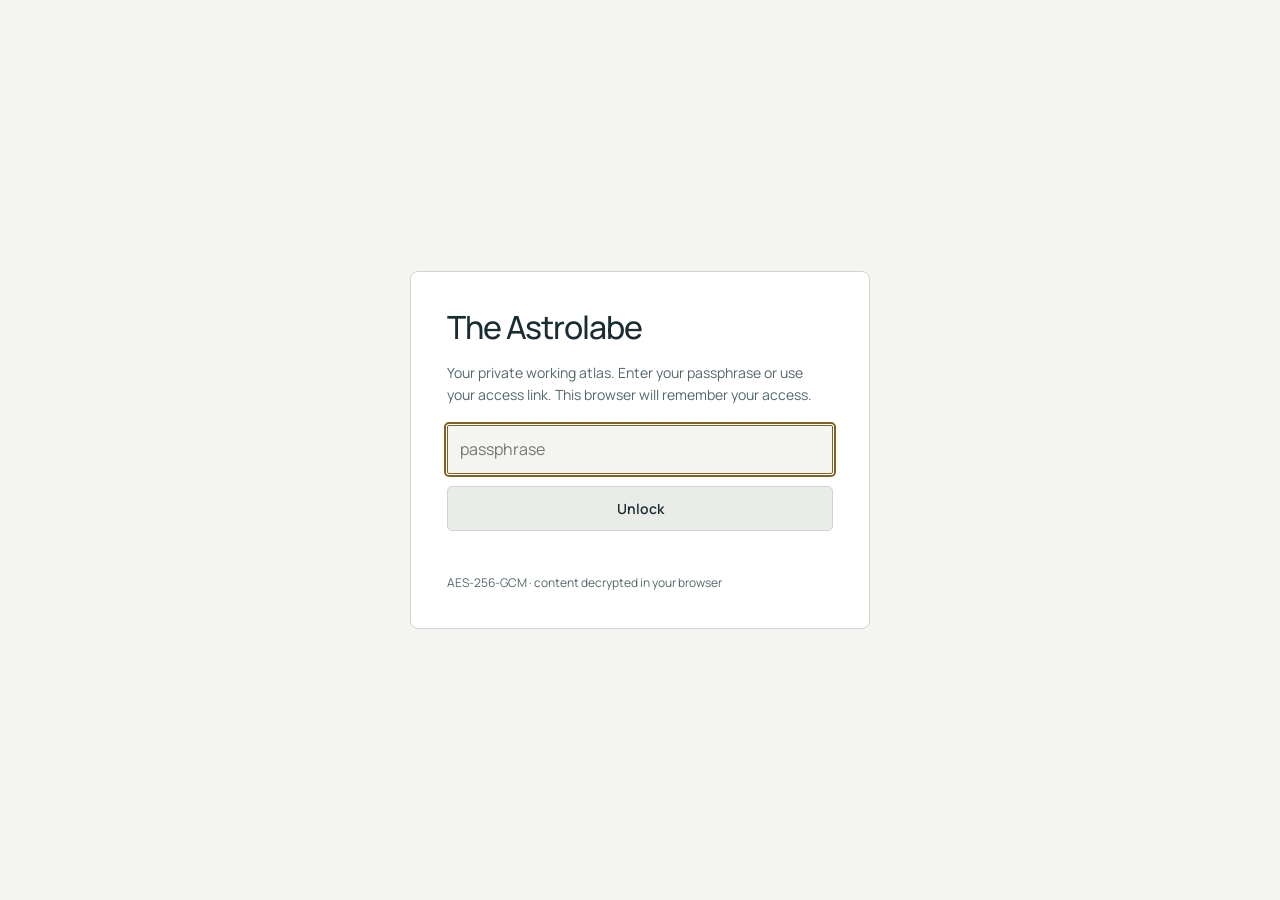
==== commit 3f52dc48: "Redesign Astrolabe as a five-altitude working atlas" ====
--- a/index.html
+++ b/index.html
@@ -6,39 +6,38 @@
 <title>The Astrolabe</title>
 <link rel="icon" href="data:image/svg+xml,%3Csvg xmlns='http://www.w3.org/2000/svg' viewBox='0 0 100 100'%3E%3Ctext y='.9em' font-size='90'%3E🧭%3C/text%3E%3C/svg%3E">
 <link rel="preconnect" href="https://fonts.googleapis.com">
-<link rel="stylesheet" href="https://fonts.googleapis.com/css2?family=Cormorant+Garamond:ital,wght@0,500;1,400&family=IBM+Plex+Mono:wght@400;500&display=swap">
+<link rel="stylesheet" href="https://fonts.googleapis.com/css2?family=Manrope:wght@400;500;600;700&display=swap">
 <style>
-:root{--bg:#eef0f3;--ink:#1a2030;--muted:#5a6274;--line:#c9ced8;--panel:#f7f8fa;--brass:#9a6d1c;--brass-soft:#f1e7cf;--crit:#b23c34}
-@media (prefers-color-scheme:dark){:root{--bg:#0e1322;--ink:#e7e2d4;--muted:#9aa3b5;--line:#2a3350;--panel:#161c30;--brass:#d3a54e;--brass-soft:#2b2617;--crit:#e0625a}}
+:root{--bg:#f4f5f1;--ink:#182c32;--muted:#53676b;--line:#ccd5d1;--panel:#fff;--brass:#826222;--brass-soft:#e9ece7;--crit:#b0413a}
+@media (prefers-color-scheme:dark){:root{--bg:#102329;--ink:#e3ede7;--muted:#a5b9bb;--line:#365057;--panel:#162d34;--brass:#ddbd78;--brass-soft:#203a41;--crit:#f49a8e}}
 *{box-sizing:border-box}
-body{margin:0;min-height:100vh;display:flex;align-items:center;justify-content:center;background:var(--bg);color:var(--ink);font:15px/1.5 "IBM Plex Sans","Helvetica Neue",Arial,sans-serif;-webkit-font-smoothing:antialiased}
-.card{width:min(420px,92vw);background:var(--panel);border:1px solid var(--line);border-top:3px solid var(--brass);border-radius:3px;padding:28px 28px 22px;box-shadow:0 1px 0 rgba(26,32,48,.06),0 8px 24px -16px rgba(26,32,48,.35)}
+body{margin:0;min-height:100vh;display:flex;align-items:center;justify-content:center;background:var(--bg);color:var(--ink);font:16px/1.6 Manrope,'Avenir Next',sans-serif;-webkit-font-smoothing:antialiased}
+.card{width:min(460px,92vw);background:var(--panel);border:1px solid var(--line);border-radius:8px;padding:36px}
 .eyebrow{font-family:"IBM Plex Mono",Menlo,monospace;font-size:11px;letter-spacing:.14em;text-transform:uppercase;color:var(--muted)}
-h1{font-family:"Cormorant Garamond",Garamond,"Times New Roman",serif;font-weight:500;font-size:44px;line-height:1.05;margin:4px 0 6px}
-h1 em{font-style:italic;color:var(--brass)}
+h1{font-family:inherit;font-weight:500;font-size:32px;letter-spacing:-.035em;line-height:1.2;margin:0 0 16px}
+h1 em{font-style:normal}
 .sub{color:var(--muted);margin:0 0 18px;font-size:14px}
 input{width:100%;padding:11px 12px;border:1px solid var(--line);border-radius:2px;background:var(--bg);color:var(--ink);font:inherit}
 input:focus{outline:2px solid var(--brass);outline-offset:1px;border-color:var(--brass)}
-button{margin-top:10px;width:100%;padding:10px;border:1px solid var(--brass);border-radius:2px;background:var(--brass-soft);color:var(--ink);font-family:"IBM Plex Mono",Menlo,monospace;font-size:12px;letter-spacing:.06em;cursor:pointer}
+button{margin-top:12px;width:100%;padding:12px;border:1px solid var(--line);border-radius:5px;background:var(--brass-soft);color:var(--ink);font:600 14px Manrope,sans-serif;cursor:pointer}button:focus-visible{outline:2px solid var(--brass);outline-offset:3px}
 button:disabled{opacity:.6;cursor:wait}
-.err{color:var(--crit);font-family:"IBM Plex Mono",Menlo,monospace;font-size:12px;min-height:18px;margin-top:10px}
-.foot{margin-top:14px;font-family:"IBM Plex Mono",Menlo,monospace;font-size:11px;color:var(--muted)}
+.err{color:var(--crit);font-size:13px;min-height:18px;margin-top:10px}
+.foot{margin-top:14px;font-size:12px;color:var(--muted)}
 .shake{animation:sh .35s}@keyframes sh{20%,60%{transform:translateX(-5px)}40%,80%{transform:translateX(5px)}}
 </style>
 </head>
 <body>
 <form class="card" id="gate" autocomplete="off">
-  <div class="eyebrow">Polaris · one house, two wings, five altitudes</div>
   <h1>The <em>Astrolabe</em></h1>
-  <p class="sub">This plate is private. Enter the passphrase, or open your magic link; either enrolls this device.</p>
+  <p class="sub">Your private working atlas. Enter your passphrase or use your access link. This browser will remember your access.</p>
   <input type="password" id="pass" placeholder="passphrase" aria-label="passphrase" autofocus>
   <button type="submit" id="unlock">Unlock</button>
-  <div class="err" id="err"></div>
-  <div class="foot">AES-256-GCM · decrypted in your browser · nothing leaves this page</div>
+  <div class="err" id="err" role="status" aria-live="polite"></div>
+  <div class="foot">AES-256-GCM · content decrypted in your browser</div>
 </form>
 <script>
 "use strict";
-const BLOB = "lh7XJrHNWlQxs0pOr6NOwzNVX3m2nPe079pkaIbUTRGztWmCi1bCroMvcpjc9WkPtHilu2NK3d9gMGihu2LKm3Q4ycCrLbIkKqi2LLo1Y8SYFkTadTI4DErXFKDCy09LaiIfJmCsntHhFDapjcbOXWIRI9ZUpIN9OoU206t+duhqMelKi+hQsZ+KZ/Cm3RdIMAw+3bcsEypquS0Rb32LIGD4sxuZfSApdC3jLM+Qq/2Exvk7dJCo5Ht5XBCdtCMv7pUB1Z524krqmOnVR5rgFebTn4lBsj/d3orWta8n3rSwRykoklpAqt0gu2kbhLnBn2RX6Qr4XD5k88iie8PNldycciZkz1jx/Uuv1l1oypBr7+zhPt5v/5jOiyoxmupvbnewY2akW9TqJHyCM8gKQvFIdrHMjem/o5LaYuqduag7qWWvefrrZmu81WfzNxZjzigIct+//j1EEd9U+0aEZvL4aE1JHA2lDVzIqXvegYgPYzBtuVBAdCuEfUmCJZzRCZUuPiq+AnovVP+YG1r5HPI0C/l/ufIrjxr6Pejxt2oRzYyOIs2XMOCAHIurLLN7tcMSWHTDxHgV1SnR0DjfLPe5jOBUJc4LJ9Kctk/xBu94KnZlDL4vsbo5YSa2wFHi+Q0uNQE2z50cSNtybHxni9q31ZiWP8W0f+0KOQdrNzoLcXr/h0OoRy02atSh2IvIMvYGowvKqQ7BBLdmkHHHMnt0W+5MvY1TwgOxE4s32HLsVmHEgGR5IP6qEF/BLXtgtzSYveVemo5saa3NI3Oa6ZuGsdrxkFe/70iqCNlzgv0NU16APQTZfy1sK5DVfO60Q/BmLwq9n08TdiiBQ7ZaCEbYueT3dYtym/o7cRIIp5lIrEgTLogvCkSa2/S6FAI8+VQ/idMAQwYfLblh39m4X5jMde3jIRuOn3IDfOwo3kc8mg68f4QF0cRKGQsmOspXqV3U4UHWjbDmy/BMxQmbWEUliZFO4oI6zoEK8qA97zPL5f09zgtVRJ6pZeaUMlOjKkoV5711AutC69U55loRCEohNZYNxOne1d/eopkb2+IqCcEwspshmdzBUmp1eocjz9a3tRAN2f3RtEG/4Ja8r/PiL+OZyrvG98dIMs1JZxujo+Yzd4+JdrUOHqxoss7MFi8qPDonlP+k/pVzj6UL27SNvoXwjDNVtiVKkyhadXMSExAILczLThYf61vzO8EGu1+NgTydLOKXm8QUXp4pdduA6TBCtzrs5erQnyVZAZlYhpsRjhd/SvxsCuvLXnDefI2/sujdA0L2qrao6l4oYlIEnlfGIM3VBgi9njGkIn4prksJkC70PcmSywFd9yp5P6B6evYYbCvLM2AwwVQIJz8Oah56v8DowWQLs0sYOZnXLEnzOsr6f1GRfVionspTndyIzpbBwJv5HPuu+Bs4mivQSjPj/nOLdAyta7FRCZ8iTbFM1rsfw36a2cT694U/4iHMCLNhHdTFwX+S+tSolEUHZIdq2Y9b5NmWmcTIYoDSyx8ZQOHDl/OCdZ4jOPx+tBdsfipbcIAgyHhbkE1JwFAV21xQrdAWckbJja1JlmN/yABITdXsK8Eue1oNPmx2ArVpO5hSoLdttHOmvtl+38kw/[base64]/BMJ6FSARNe8UW3hQeSvQ+S2vYCuByEL+nD/tJ9VwKLtMy+NmGJewgjvGap0LzSYV8rkMBm37tNB7FyE5KbYRD5MzxXlRN8C8OdF9pqZ+ITr197zpVjc6DOUDzSjKYko79No/dQ7/EvR0K0kQqPtu9M7LUa499+oefkTVVPB8ljE5kSr7T1npsHX9zT2sM7P/lk5zy8JXycCykaNg+IE/MCoPk0OCxJwbcwpZalm461qRoSfUQUdcvDfcc3uw8Qz0TGkyYwE4Ijq65fwGT0041T6X/gw5rCJ5Swd4NfHV54B8Wq8VASzOyV8Uvkbrirm4o6qybjW5pPfCr3MDWxrHSaDu9MhQ5wC3Om0ufMJ+PoeaEpSjoG7ryI7+XED3X8T04Ad+65IDxvgkEA9NxUgwtxGlw8nBzRPtODNSsh8U93+krsBuBFizq6TgiOTuH4NvinMSff4rUFk5waj9phiEjViydjD7SP/FGHNtsU9dnUxuuPitM/EY5K5HLXZPVtRRff1UXwx4hmMjmA4cXM3s5kqY/gfcgod+d4OFRP3AC85n0A5YJzv3LQx6ufGgfMm4MI7NXYAq3EURPYNzLgoe4G0fYLwThk/v+jcP1aDJcUtbhdNVcuYPkuMIAQY+uNSbgXDInXnVAaSYeBytKxcqYvL2tBcgs4RUIVVAHZvAp7H1Vw0XztJiDNJgoEb6SE6VZDoh/SJOYdfW5nKMdSQwii26J3+0Sbc5KBDKQAZuy65F+j9/9oalhsoxoB0avWZ8Vbs5sdLuqtihg0X3smKhSY6MrdebsQoGiHCraXG11aXWslng1DB5rMqv/ZHtR+Hq/fYu+9uoMgTiSlgzyfbDsBxs3QqS16SzbIIHd+QJIzpUSTYFpaI2HW/zG9MRtUBDcp1vei1+PuQFuJppLKbAGotIg9wLe+T7tXwS3QQ6NLAJcPPolrVtXf70ShSmZMC0L9Ao1JLfMmUhHm3phJ7rRS5l3P2bMI9UyWhuCsgbd1REpcKjk7vfuGqj35xuxWwAiIHdf5AOkEewptE5fw/j9gjHvTWBXpACsBEXLDuf29PxskBsJtlQRczriYuZAjFIuz1GpEOHh/KMX/m2WhsrecsrZcg87+bYCr1DfCk6Np8DYmi5vRPe0NFoh6C+NnFpTHogg+iHyYeAbNNnP11pz0/TpbtWKQlwssz1jP11CAgTkp5N37BSEXM5HwXbKyT30nV5BYY8k2uyrvZVKlTGE4ZZXRWJ17afnGd3ENDJfgWMwBJTw+5PU3Rzz0okLtel9vDah+ZLJoYGNn/OQUwe6DrQKnY7jKs7AkkNHNFb34+QLeZZJA/KhfMEw1Yty/GAp2K/K2i7pSHuwi+I3/zKNETUqX+a9VD7sSCFpsCZ0BD0Ex3O5bkvTKFh59I+MjuutoSJyez+9UvTdaXoQnjVJCuZIi/fDrFm2DcirvVY1gx1aastvH8r7T9EiQYn4y7INacvQ4zLzL5e2YTnwEOAwXPCI2+RAFyHF7sZheurQxQ3MKgKEYQkRlKjKe9bqcZ1YhNeOl1KxK3wjS1hDgL8cKqOsD0zUYBm33MX2kxxBiM1Ug5bjBCBcxvcn+RII9FjZ48Yzj5mQofkTvpFy7/BXVXGEkj+nmhtaMIgSrv1TSg4gRrsoCMbtoa1r1Y83iNTGOzN3UusQz6RBKOeCbM1Gg28zVU8GTWDgnn5Lf/gSpbryQ3+6NOXr+gx1IA49mTYcl7Zxp+c4cTB3RT0y3jD8HhDX2MCSXFuXmH6wpAoceuXNyCmCOAUaY1tB9ZDukXzvvdsHDhxNVZPk7mlSKuxpbmJ0Gv8kMnXg8PLomXx/mlXKazgzaz3VaGKHi6GHIAN7rKw/xqM3ZmCEYUGmlmloBt8OV4qpkh2Zp4nBpRrAVZIHt6qnAt0WXoo0CrFHs1odksDlYKtqKvRV5HNHmAdB0lSEqUCZafBfS/FB4M0+t/XR8nd1OyB3s50c8h1qfpU6IVcnLn6XI1UF8hAGA/M7syP7P9g9BARB1SPwIhyaG/2vCGz5JHRuf+0NbnSTSGZHgNjVwOFn4ZJkSyzgF5CnsAdeb/qyL+6SAPKNMkeN88lF4D9diy+UrS+UiBbYR72rqn8jIwGU1+jALx0UXMuGtRPm5XMc8qbxyTZliVDFAZMYFxTgEo6Zz/MLW4Eq4iBYJ7VrRJyRKMsaS77/JOKC+a1J15yd8eYIiIJbgi4pHgU5tnmkWayCdA+lWZ37HIrUi3u3/vGFdXy4IhBEm5RJ+F+ZFPFLt57rpewWUToNo0GlOUJzC/uFBL4MTq2uNPu1eUrKG1YUV1sX+vo6LNkTXFm9RnDQ7QLyKYO+rIDYUFa3q8T0SVlNUt/kULHdEz65ZiJnDp5Xi8NiHxSltGAxGW3Ya+NyGGJR5ErXWbv5Z9L5zeHY1X1WERE5ntsMUTMJF7g7q8Q/[base64]/D236frTW+GqdcZyQexZyGheBua3uvdDoeXfDD5YoTM2fFFC+0rvpg7jtUNNnZrSxh/HZ33XID9BvKb8evFyhBt/lDfSlGDy0spl+xYEHglSRgK6nlXhCPy8NQVn25GpXy8KkhoFB/aN9KKj92KwfgQTEJxGtpMHO+cZMBuDxI0wy1LleapzKyV79nFOasNO0vPQEbl2cCXzhmHpS6AedJha8gSqterSfdhPjo5KEpAKb9YaCW4wOkFX9FOiW91cXukkke9V24CuWVs0d3VCl7vHbKHVGjA9rB11EiL/lrw48A+bG+smIizShg2YLgP7jhip6bycF70PKKeePQj682T0M4Qdh7496W5OuKWi8iOp5CjsSjWN55v1pk1pS5dzJ7gRsFVU2tww6ZZ5EHGFVT2S/aA3C/6EjEB+yA0JgTxGVjNkmhaxKYp56pImR4Pzdlwv/rns1Kx1sSIwD10/ofGpbwd3qK5FF71wwjhgDSD2j8lQ0jzwmLgdQb1Q1o8bTIBZ+DolzfiHV6Tc82EPdftUEH1DVtjXACvzCHTAkPV0fNGAr/tYCwyLMAqTu6GoXVp1jGPB3fNnVwgWw5SIUy8XH/xw2l7NJgaRVyeRNIjmKh+7FYGW3R+ihX7NdCk5vDaIW88/S+OluHmUs66rziRkNyQPK7Nre2OyenhBKVQ2YNedYZLocAy/2wTD5gapgNJ2FrZKRqDW+Uk9yAkZ2nUz6P5PNc58Gc5CK19eQs4L9VzewUO3HN2QaGeyLn2PoaTs2HFOk3IEgcXxcgRmzGZGYoFuaIFWlE/+HFs/sS1pUua3F+eeUeFwg9ae6c1j+qt/RJZAXZQclk5PH13+OCod+nMo+tmpkA+KP1N1aVPnOB/eJd9A44ZN/Cdb8jzYgsD4ow8VhH4Bj4WsYzlMwjUELbYoUtz1tDG1fVq9FXGN+eMt5nRd8xgd2u3k4MYJFVtWhHWmyTTWFadnoDNtxFDe1nT0tTU+cHbet+Bq2yhk7YVqA/mGGM+gOxLZSHE6QXvimo9T4e4LBDbntA0rp34gdaJSJDDThgxthWFAlft6z/y9Ey2AQmv9A/z/rgXQElrqSuoxi0d5nQmQDhxXj0uD7v8sSebLLe/JOueIitSC7aapF9FxtAqgVaYab6i9LxJSv2JTCEArzp9beCvxujbHpHs52XQoXiYBEUSCaTYDiRKUPmdeBILWGwUmiRS763JgljDWdsX8dh7S5u1xd0m5lOem8uE66Qlnhab7nNZhaxQZMyVzSHa3QSW0i67mAD/+y7zBOALjL/uiSNEkjOp9luhx/z/45puzj+g5EZpBtvDNDrt77/9yC0lzHW4YY9/tzp9o/A3oTrz5UnBnTo5m1diampoLlUUojeHMtMSOoBtw+qsVb8Dp1VUa7G6U9B2zVzcERufE8d0z/dNAkn3dIxKt/+pgiU548doVomZoe1x4sGkGUXNUcVPAy7HG2SlL9XHpjKwKROHICgXoSG83xspyLGddHrbLuLV4jSRxMyi1uN9Bp3KAjPo3u83k7zG2lp96uk2YkSrdqsn/3yVy2uBD+3BOuT12Z5CT9QIhV8Q8UNcx7rzIIJ/+n5+SFHXDfT6Bjhkr5L51uppOwHPQzqeNTlJ+7FpO8tLHlPQgwlu1HAdZRjm5tMEry9/JoWlqu5Nt2M60q7a1UJ/SzQxwqZHfflEVj8fNjxbWOwluydTr1xkGFqV3u/gnUhzDIMkmt1fVHlbILXMYLMYOI34jwfcFImmHyTGcVyOGTQ4/lCP5A3eJogn0hzg4BPJcqfp9IpWCbra67gcv4rHTsEqWPqJl5kH3XIpzH7mQ9dkt9PoHRGgn0rrpWI1giz2h2zBrg1NqzrMhOixlb305rNrTeEAJ7VHsg+bfGQiw02a1gpnj6cnIGSv+xqGQEwtigEfLirr/j1KeNofDUS69N0HpdCW+PrfOsMJrmzkMDieFsmC/Z5olxj82bwCTttd+hzXsHCT+xIJ/hqjCJb+UXBqUFT2IiAhjalVmB4nrYtvTcRbI/3MkeTuLB5D1IG3/PAARYvsCaUMSZBCeoe9/OB8HoHzObHZ9VnPY63O5tkD77upKwPV7+XszPGYf8o+MoCi6c0HtulbQCgkD5TLoc51Cv2BjM4uLubLtZUqFTlPSNsLWwE74G0m5O3R4g0c0FN6ZLX6ANTgpunlVF+7LM5zfaeJD1Hfyye78U9fukpLCRZJd9q+/Hh2iSR/qWn79yt/3cQxTkEhB02JfHNPdNOMbKJjc6IxcIGTb8nzHCyDPLI2vc+EzzpBQZt0JrY4kVEdPk9QplGuJImoJFYZkTGta3EFLvdfRax7Sb5WURmsyxv2G7Zu+2hhz21dkBkAHIzqQ4lnH89CRAO55cNaXv0ez1GIZDRH4H0K424OZxkFJu5ClLYY2toAYwx4+Gxib/Y+4whtsEEwf4Xihm8IXUrUgcGR6ZLcTLquVUZrrPZ7fc6FJiZDa0i0pvHlmHDWiRIReDhgpSUNPgnUe/O32w6N69ZLU3hreFZqTnIPRm/Sz7GIM5XXKlNBWcQsy7zXRgjQoKoRgqvQpsYNf9c37XC0q80CmHJWQlHt6eV7vh+5rNMtHSe1zY24teCOab6EGo9Pw2G0BC/cEUSHBlnj3LkgyMHNcnnkLiql5oS3VIKUwxTJjNfnThaI5ymweAbdJdU1uqULB95laVFvyoyDn2/Bv/Yc1f0XmxbqJ6oxyHLVZWXIa5ggDobqfI5czk9jlalaqNnzSBHLVXFW4VVUHW+Ixcl62LbH7z1+ulq9tWlbXo0NaGmWD0iKij+pC53o5ucVKp+gRTW+5NY1i6nDO+MrLxfsVlFcTUHxslnhamog7hIzj3sVws3nIcdVvFE/aO2LIGFfsl8csaLRSy7Cb98iiLduZUAAIzrb7R1NiiIMmq0b2fUAegCSy8qksorA+BeOH8sUBaYJLD5icbccnKFs6RCCcta7jXFV++b3BiS7BUWdBnT7YSZJeYVKIUdJt3fRxGLR1Ckk1MA0whGxuHSDkIwXlDu8jZRyjW5xbkTHP/As1cY1Tb3B7HAVkIHocas1aAW8CLSKP+1fqEu0XhSCfkTIZTaFfXQFyB6sUoBpN0W5bN6MTkT2B5j6lmNd9vguzOXTwsUFU3cUmZzeBO/Wc8sca7+G7h76rPMSnfKHqG2Tux7jbJKlO0W3zrhivhJgXdDwR1GTaP6f7Je7BZgl/Z14WZqlbARQZXxN5cRBAKs7KRFr18Jpt+ZNcbJrzHoakUM37ju41qc/1vPadRoQ7pxuWjbrYxEaXBF6XLLGZHmgONAMLJYHu0hL12LEWBABqUK8qqIrlW2U7CGwMDAnxAyuPUVtItTXKpWrUgU7teFTieaSZrD+Jfo6pue6oGZo3BwytpEabFY3PRPfW3drsWSxhTEj4pTufvSEHN/DAabWfi7By8kEvI3uKAwPkMfNzTaGlsiN/juxxff1ZhZr/mq3oa2W/pCqQsHar/vLIBCQF0p4cpl3BVHp0DtB4rw99/6NWCRRrzTW8xjBt7gi7WC9eFedOnRdWa0EDnpQqn9aUjzONZQutUDNRblnLc0l63r3DnGv4Rz+MGwVh0CHgpc0CwgAEKT0YskV097SfnFpnDuxjFptgpAP+j/U10os7qPCIr1xupPYePPs3X9r9fcRnALifCF1t59bKftK/4eDSpBGgMBKIi/jzd6YjilVTEQesDIhj6WzQ4tCIMnszg9QjWPa80Yas2gICtzqOCtYHM2ASWnVm63E8ga9TnL1MJMu2nLC2IOn8G+E0dUm3TcfYu/Wmc1x4I9b98OTVchcASPBEF/Dp3gxb03Ly0APvVBHJG3M7OThSPkEl5bSVGIGfD4uBGJQuycBPoKZlxzgo/xLH9s7gYAL2OuoGipd/60WJDJe/5A56Po9eJCuyeswW83KJfdzQ/DPuuXgHSlCb7+gcD7JKzgvA8XVlFpCQyJ1bifXF/VRFJEJ7i4JVPh4yGDDuWR1WPo1yEdfIYPGJP7Lcmo3xfYbb3ro+S/tyaLEBnJK/BaNVAiruHL04mSLHMSNmOQQmpio51kATfOKysQzPfPYRPM/sQydC8wTEb4GG+eu5h1iUusEkD6vZQi3R0vn8CVooO8emlWLB1/2aPDH9lSIHRtRz8oiYZPPuQxLilXmF9UIFQBFO2qUMNruM7fngQpiglWLD59b0/CCALlNqCU0YKjSd3d+Tza3AddR44FZ5/ykOQv+LEF0IbYMfMuZoDvxKKxn2oU8rgySd4SaY+dPVcIaYtdOgu/IGqvZbkhBNciqMsaVXodpqGwpfv+9MWQsfZJMLhZK3wuxO8UIVcJlGVJzjk8jkU/oZgJinsZDJvCHim/zLmkwCzpHyKswoA88zhTck5Zw4t2oobICcTwpL9vhFgkwVKmww/i7Xe8es4uJbAjf7dwAF3JgKRYcKZfPY3gbmHrgctHGRb+ok5bTPfFRhHwtG9kLpLeL/l5BzRFs/oJT8AqKTPBXKKXN7XmUh4ktUQaVDr6ZQ5EUnX7UyTiORQTISsMs4dM3OSy5sEMzkmkLA3rJYik9s2SsUnTTNQ+AwjVreqqRo3RdMZNS6VpSNdHh+F9g1klpxPeLVwU1RaeuhK5cxK2gqScHsz5O+ERj/WjcpUTZWdaNhY4F+H2jxXDavvnydHFiW6IluQfiei05th6ObGcLNbGR9SeTdTBK8a0yz2obFKuNg+VcgPNfmdSCMwC7f/[base64]/HrIti7zpLhsy/C/cm5kKyYGjtIdk0i0U6k+b8pYP5t0kLSNTs8BhZC48CIlcyxli3RF29pOj61DwD6d8qBLgk5lpM+wK/HwJaUJu8S4P4D1agRa2FNdVRqFVdS1lJs3H6yiGJ4axa2gAraq8exEsCyjo6XdWccrBtCHP8mT8E/f/5j4NV8o9rkoex4MKOuGcAHX2tdht6fIZHcFd78AgMPzP6iK8r5gqjoddCbMH2XCNrP5Xol3M02SpyM8168/vFLAqKS5SgZYwuGcSWgMaPb5Ti64J0PWoWurjfXn3AxBGEaK6lFVnqxv5aLaXifQlJwLdK25bbdU01rjHc8mOQEJUBLVaIt6sqAvK3yflm6fUGZCoLrPQleOsuHUMBAuq/A2GaY0keAT9q4JSOB6011/KzTYru6DjaTDfgcep1KHA2ilOKoyX0RYmC4GjyLYfhnLy0wGTTqwVpjTIfdonsvIMxM7Io11VhCW3jnTkn5X5GlNSC3YOU3ZyzLmica65mIoRWiu8gq6JUwQuXDVEMnu+/d6HVKUw2fejNbIuwrHI8jVmRZeFwvarKeDz/QsQhP8M3n73Tpj+04M9rx3fb0i3ouCDt2hACmO9Rkwo0y/GwFyG+ePW3f4vBcS8uYuO8khMZoy3CX6fWkO9i8/v80PZAQJxuNfUGK/V6uPijkoaHzrnbItKqpBrQhCnTcu6Kc8mkPKKKJu8shFpJnjG2wNZLVA/tOF8XR6yEj0BvewEY7ePAIHoRrnL0GZ/MNSuMujm4BchpiTeuYrqG/Pm04i0wYYhJoAhHWvoG0TIZldicX08BrgzkX13vs6mWcAB0udKeSjqFmtUz6tm0m8WHi/WrYMBl/eMOcF4MU3QCAiEJPl8cDs0wk19X+Gdnwy0YZC4VrKvgrZeI1epvJ2BJ7bUNkXk/NU6KkyLELDT9nAa9+X6Ih2ptnBLya0jO73VHn0VASm/VQkCB8LRld2bG7S2i9trro4XV+WIpLb4AeDPmoI/3Jlhx0EcNs2dIzUPqHEcSapHhFhrI1cX6HYasafuJLRmtcZOSN3kQrhmPFEGt11NowNKVid+EBODBXkqTT3KmDM7af6isB4osObQujugKRchdw43q/TnIp9qiB6xxr17Q7kx2weBp/p4c6hNZWu62hMJv38f/FPDL6B64RDFQn0nWRCHsqLPEMeGk1qDrKgI3NUGhghBq/[base64]/Gl5trYjp2OIdXXhna4SvIF+2jqFdS/UipZf3/TAEyZjymNNRhllah3DmI+mfuU0oRncB/B9V2VsJ1EMgvqog8632IoOEaLW1Ub2HGfJitn4RwGCV6c8FbRK/0fTmyyS7hBHXhoQnk0tnOrzeXGjHwGEuauyKp0V8ABARmuUxeniEg+CKRZuKY8ZDuxtDdprXRJio8MlBz4foy7W/TKWvWGTJk0NFuNKokVo39WentkbvL4+7ULRI8om+sx2GldD5AeL7sUmLXNi6Aex8jl0xeFNomoaCkQINEPv7+A6hgeiY/JUsDAtSzP9ALOgPs4/vuQlm0bRVd3zotJWWOKygBNwvMm4Fxcq7dXlccSHxFCmoCfQqfdxF47vbt6QgFfY9RS8b4t2JIEnYEZ68TqpzZdgJ9xz1gtOCLyUVE7eTbYcbCp3ic44GXL2q81WAdUl3z0j5TF0hwXzaqzF/a9glH45oJJ0ujAS2i8FXBGHZ2lKBhxUEk5au5oTSbcAc9XtVA2Ods4kpMAte0nqND2UWKCRFqKywbpM7eoNnj+VxksaUQa64+7tYHeRZb/5w4FkUeCHfSFvSBfjY609Qyl/DQgp8IP9hAaiVp0nH7eUPt+l+veD6R7vatSr+dQlOjJEUKQxw/RwcjG6QxtJp8PRv3SLSdlhBGi2ssQLSueWN9DGLMcWp9ZZZmdqyhRB1DMKh63Vn7yS0Vrp+UxpSuaC4HFWBvX/cE2E/neDnbJA1kkb+7g8+1sDJmIpu2THX2b8kZ9bROXmrBLa8ln4o/ZgmlIkFdMLAUToq0bzRRPsMeKcK4q3CfvEL79W9AxD0BhXKxpQ5OjFaHN+AJd9gEy/[base64]/wfxq8zmzVmkXNQEwTObpcU7WqSSydEJQdLiFmLILaxZr/qUbu8CCZLafoViW9S1sRVXYNlkYGZBN2JGijEy7vNdkh70/eVoKsrWgiWcYWwLvP8V4rFWStD5Px8T4KJIexhvDfD0aXymeCYbQ0ZTChYwKcVY8EaZWoerfW0MQlk9kEzU/D4tPKfi07RVzwuVH+RzFZ9KMwH3CYkHoI7hpAXX3IYxwQ0YQ11dIHhQdwUdghto1C3eJd+abvRgIX59kPViZyICwerGdkBFL2d8PaAfYvjCi9bo27fk3Iqdhzqg/5dKqGnglYNES5XNDKJqeiz+LIFPlRnpV2ZbUARCxi8zgN/3JvOQRwidDwu6bPuMAl6f78ZdRbc61E8xh2L1trLdZJZDL3MRo/HqCMw9c5tJA6+KlR9aEkBCL5v38Tco1w7ajDPLBM3I8R7SPUUOGVRdKk/cE8roOucZef4LlI92mCQbkJD/qKI0DfghFRi6wnGjxIhoZQK5g4WWFHa5UTYc+6yXY6tDWVRo7HAP4r7llYGAnMAEBsJESk5NRRrm3bkodK339cr4nd7I0I5c7hSIxYIlw/qDqoC+/0sXAgkKMdyattlnMoK+eszd53k1o8Z29uLVAsQqlu+1w88csGQunTk/FhlxrBOjc9mjRdNfqlVK/u+pFOyqzfWTmqSdIaP6sxkduVTj1qZ9yUbvSjf+t6jNZgdAtXPFxi6rR/0dk/IuDq6whIT1jqNf2X4jEtLK79eo71y2HPzw9yBHYMIHWMl6bgcHmKFtNQiuWX1ICyWREj9a1cP+PaJcA34N4XJx6D1xVUJBVHCDC9EVArVinrBg1bjXjT97ZQLLKZjSyLv0rlzIMohhrtxawgyOlnaACTl07pQ+y8GDqs34/Ovua2ZWdvBHC/B5A/u4m7o1tgXagSD7HAGAoWkTSThrMhuuvtdda5iJPxNd6YrEP9cPS8WfrggTyvlpDAGSrN181PhRqaGc33SUHgtEO/0nf57cLbVsvSd3u/6yarBYg4IR8BL0SNUMp7QqqqKz02ckNZbzlwPlteT1Xbwb+ZkJuVwP98dGxJjxaZoMeAKiydm/aeoENN0+Qq2Tjq2ainNsWx9vHtRwI6TPeJkQ2Pao4CDFuNvMoAG/lRD4WtgiHwPfhGxiJL2gBWqyvAlAm/xVaIBSpx+qRZ5P2QGrnaEs6JIXCAcr5o0/BYavdMsi0ZUfuf5SM6LdUC5K4//ff2uJ0r5vZeojdRqAsLCdcLxsK9ehfOkC+o8MX4xQy/QGAANaK3OtkoGz81qut6zFDiXPBGKIAkL9b3IOwZdI4PYuJxuMaXhh0iBclstsEb9q/plPDo9MiF3yrD8/iUKUD8ti0PfuxbrcKEXoasmNu+8iM3W7Cd9/[base64]/0Z9HPqyACov/FoKRobnYoCB+GhAdQLbbrif83rAddZwPk1gwXJOvTN8rIdFduUDnk6w1mdlyqual/EXprh/Orw/ff6u8ieQr4bFf5rZUsff/8rPYxLflxxX6lwok/WcwezkPUSXoq/1N9SyKpd9EdL8JDlrC7m9zXhfaOCvmXVa7o1g+wxEwXS/+lfHNAKvJBN2h04kOPx6jnJa/eNKetWt4JomI2eVrFhIyFVJ1Veo9YYOlYQbVDKZKv2C9NlRhDYiTxPynd94aTJ6SHJYx95DAdwy85cS0PnWvHoEK65c+s2CpKjbwBse0LCBQqM7l3aVBadj6iwKCDpr/b+gM4rkExOZfXl+dfVbMYEwKSYqWItA6Y7UT1yQ8f7GRu73B/aq0JOliiEBpLJE45xnj46sdYQ7bd/IX8OSV4VOhCG6NQUtHzc6INKqVNUC6CJYxmZ702KtWQIrCIbMp3FweQUPvjUGFvkomQSSLkB3MX7G50plduRnvFabOMFK2V9kRFyYPpOqRBI+IYDiMQWztJUvXw5GMLdsW6aw1LZWtKQqqbBIo/8rHN23BqR0Qh0Anjtz3tGvaFChUD8yQpFFJ5rgiT5n6s2meTaL98AwBHORHqLSfk3N+6TxboKzC489cwvALxJPSmGyYHmZwuyjFHA/jOvhx9ORANoeVW6qQrX6ZDAYCyM0oMTxS1bOvOgPVjF1fw9MD0tECowHvReY8Dge/+wsz6cNzpnooz/0OE5EKwVtcPnCumCOq32X+g0s7eBjOOFA5NNiJXTmn1GDslLw4i7eFlImYxjFTa/Ibw2qiaVUnLmPyCFM3KBERq/[base64]/[base64]/AFq82vEzZY/tYsxApVvVwX3+tgfRkTIW8gDwM60kSL7TLOLjcearA7Vxk+4/uByITkHPrkb467sVtz57B258j13d7rWmejhbzix+waXVK+Zq34L56/Hbqgg2EmdBArpHxEo1gpmlJJN3QRFzlQWSBtTPM29FgMym++cUgqhgtSAeG6wFyvAqaG3K3atjSbaJt7XPgKq8glyYp/QIoYg6VLp3A/UzmNgncqLcV4r73vpirFJ682pwiS5FMbx6df/2bx24CzyW0MJQ2X9jtvAKv7U0HvZXgDwxbXyEsDW1dkVgKK9Zu7iuCSDdmY+sV/Uf+95RDNysvVVVBvXdrKlH2YxNM7RZw7hZBHqZvzsRTwpTPI7e9wVV3T0DG3ILWcS8RfKlZYZA6noCl/LdrRKsSIqZVkiAEWWmrNIEElXuqi9Q/+DWwAZev47sTFYW7PFcTS+/[base64]/bE1LT7SkQtR+Vr5DS5MC6cjaTYlYsKrCC8cFznp11Wcq8VslM4uWBcE1jFLBHrgT7MUGLrYsmo9jdDc3Pm+qR14gcpOZpB3nfdDrE498eScGYXpeOZPuACn2luElGqKduJCSAnJtS/wWki72YKxCiQvmsvVXLVfavSE5xAc/nyVEwDpwRFnSy0nI3GlMS7nhiFB6+hjFbWcBFsXJCHuLTeAT1ytxES+Cyv6qf1A8Y4ma/9B7gUTTSW1tsu0YghJQaHyIhNLajv8Yum+YOOyobjUvlfnuYtZ1IK7JsIZ8gv/yfqH2hustpWDXWc3nokC5zc6DUbGNenei/eYyV90t5jM0SWi2f7wmN54Mhp1cUWcRQ8tUVqg0l4t13MzBhEQc2ewrQoRzsHweLt8K6inTBk8JxSWZpS/3BL5nFHfIzGX0rhUg4llaUvbAWrULr4bWRKMz5UliXlD3KPhyBEhjHpAaqE/B7MEk+EwaDjZ0eCrNt45cHtAzvRxn67zQlS4iKO+LPmJ3vxKiP14Hd8NVj3yP5NC3J+zL9ek3Ji1UprbFNdcuSZbIrlhWzk/DVrHFrT4yUUv5Smx4SlnG7vtH/fmrwMPJVkZ/QX8eJZb4JZUpEXwhvN31MT/+U4NynRJ9Y9I55ZcXfi3IUJMUFENUKEqsg32vRjcq7wol4k3X1VqIpNp0GSu2JaDM6MlQi1OnP2yjP0/fWrleMdfAZDCHUY/F2inke71chvSDVLVBaLO1TIyNFhPHcsuxEdgbUQR8WfUGdPOaAkJhNIDQtgjcBArutTFQ7DCE6/1Gjbg2Y/saXOe2137MadgdS3LssiTxMRK+q3vApc19jTQN5WECWY//bRe+TXHVaG+L4IBhay8nvVNbcrHy5qnaAMSnHmjv/SVzEccrW7PN80FZ2j6Ewimocz86EwqVN5VGcwL2G3QC4CutqxD51OeydGxGWDiwR6/2wqKlwdXv2uSklkhOZ9NQCym4f4CACX3sR5iVZ+tnpWP/MhTv1OSYEaJQO64eL2YFKXYmXz5KINoqjG3JBkxG8dssO8dS8a7Y8IBc6yxus5KGbjCYanNo9nZNLE9wWI9EVLdRUXdboYkBGYgmW/tVeusmT6Tj2WXpOjeATBbY1m7T9DK/dwd/eIiXQebeqpNVQegoroV2eW6QrBwrGAbajTJVhn2WoXZ4c+nob93NXh1jeNvf3KTrYQDQRjvI7AWvyIrab6nj5uhIP+hQeDdFkctVCJ+NpUcnS7oQMnOr1Bm36dGzxnlawWWTVNolG8DEwVaD8ulBkUHMTnfUpW9P+A/cXaTjVSOhNpy5Jng5cbmOwai4btSR0vk+D4XQkfvkGTRHU2e4R2lvjkPnPPgnQeAOQHV6nmztF8rvkLhf9WBv9APFqudSzjh2iL+jkCD0PGpf/OpYByVqt9l6l+G6fd5tIQSXhfWliYp4KRbkKMNeupIZNne6a2lMVksWfMf7+90z/5yK3s7F7PlyTCxfgTJ/3Y5kENC0lxJ61w2fb5W4Zh+1rLgQQnHRFDL5NISa267jt2RQ2AuLsBARPuVBs6eUHAPtYGw+bOnRDFY+H2kmp0R41TohaycjhP4F7KbUJrsDHkODaQZ5Mbz8L+jy/RUkLAtlDvkrMS0IfOkQHm5o8rgGn7ib6nJBWSg3DPl5rJb2YjV7GKjTb1WBU7wGd+ENHW2TMIBNrKRiaoTp5jzUfB/EYwqvi5oEIh2m8Nk1uFgchFDvMPm5ttM1FizjBvx83mYQ0jnd3vsq+I0coZsk/kgIJG9VdSgxYz7c/+ToZ4yO62N5GEq54giuGLQkPk1xd0lk4MaBbAw/pAxwtX0yFFcw1LCpRwNccM7BT+DjzAl+I8gFrErW4AHuHfHTKKnqWX9NhzSgZvrwNJ5dNJIuVl7qlhnD0RhPkyUh5C7mfxO3Mj0FoJpQrW5/+nYkg4end0UiejN95IXGndseYBSzzibmU7YwnUD8BXKDUE+zdzHJrZVPUfUqYLgIpr+tEpQSFgoMdiVfk9lTk8U/[base64]/r3NWBxrsF9hGzatkTSKeO6PqIEfBd4yPFG6/S0/9armLzTQrrEDvsSYxPzc8hwKluZKininy4FSDt4Y6SeWkbvgzCFAqlZDSwXqjbifFb/eE33j8UDQmYXBTTFvmhA/xZHFPzH0DtNrJUPA/uLKcUA/SaWU83Jm6xdpn7Erss6+dO9cS0PBmrsbi8Vc1tYE7ArQ1+jOrFJpkcKJ7mtNfdZgfxrRJ1BwBhprRhhPvTZymRv3NpmH0YTVhCX1AZhTVuTtLVIAsVtbF1C9YLH5vCpHkcdD2oD0uN2p9+fT+W+dTxbuUEyiO75ynhnykhQ4ES7/r18yL4ZVROMF5Ea3Jv2057KGHCdDoBQ8tZbBZ3TdmsZCbUtBqVW37auhGkK5xyJOAseSXXA5rO9c8bcc6KylOjAMFZ4php4OKRrzFt3mr9pVya+FOaV8jYHZ8TInwf4UK1ZOrcbbaL68vK7Ay8/g4OL0pFKvTtL/aue8J2nurPDf8cnaYA5fn1kUyTIPJGTaHRcc9BsGMjZXmOER9Vt0cksj6PITtIi9H0yxVPyXReERA9OesgSglq3eL/S4t5isq/JbvyqMrXFVwm01dcNpBDtahrJFYbL6NgeMq/nQvDIwDVHpqTOcPFUax9fTW6zeLDGUbRvU1vzYDNwTUizR9PAHA1DSKUNaYS+dXsaGU6iKtATJ3GIs3eLJkVDmfcoZBecm2Zxv+fQOlN3NWfi+AgMfy5pKFZZaybG1gXq/+qaJE9FSdS5EzaklUIQtk3/Z44bhpq7TK9/bhqB5KxxUe8e1xvvD3F/doNIZO50vXIVnlWAqq1LNTDL5a13M73aBoCq1UctnyUB3uz3Z3d/jhUYLXmdNebcTNObNZqoTIRS28gTWYrmRsdk5uUWp0u6QGdlJYZudd70+mL1TqdeQZJ5NzDx6J5Tuyui9Avl95o0FuktEfcIKVHO4iLQyQLoMrC+q/2FlZKbXzQjKSHBS7N0/KL6iUp5pRHwkrDIyHKk6aE20KyycnnxHk25Rn8FDeyw7WsrL4WDRhM94vnVz5UwzylExrRtN/j8SAASV4c/TbNnb31iL5Rv7P4ffn1K6efSEQj+yJjIASZVNbGFDtSamyaPLwIdXRrERkmJ6hc6cUKsEn0EbVoMiwg0ZFGCMxfybsLMSaMfwRTC7MutYt4ujwvHX5i/qPwCOIaBidqB+MaaGwhz3TRuyi5xBYMQ1AdwykzTucdJWMlSs2CHB9J7dCwBuiKy4iYzJtFcenOOkT/Idc/HpV9r1iGC0graEXYuiJHWG98zwg08/3hPzWAy8Cjqq4nF7KBSJSYCMsaK6BQk/hG3B53mqJsbTfxti3OscHxA85RzUiCNGS3jrScyT/wVPjaG15tPhE3p2B7veBscnSkF5yZ+bPzV7RM09WLCzir/uy7a1FEkTBp3nvoOCHfl4jtAZ4D4ZBjKbZMFrL87pStcH6F9DytLyyj9WIepPe7hI+ZnXDddw0XRds6L8cnUpYUkRzk+p7g65KxvLRCKz6BMj1MumZPOQOHJiVUEZFAlJVqeUlYt8Iqf3kCLTj85hDJdmqpBIFar6ql7IPp3Khq/zBdS4i72l1Z/dZ99yit6+XhiH693W8xBRa5OP3KrdDkM4/8ufvj2NtutHbVlJ5wAzfs0dHMg/6vv/ypqWC4fZgKUyP+38qjbnibWrlASgZtIUAcBTj5RFfq9CdYRhM8JazcR0av2/X2jwu/jdpoeZonf7gU6IJ03tDEVg72Q0XWNhgfMGaV9Z6Q06FX/IglIWNSy1L3UrypjQaMvDcV1k4rzTxMFMo5SDdolI2EhxnloyDgbu6fUInptXnNikl5y9EbgTlVP3HHtbzSpfz63jthe+1xrTvj2jBsGnnc6h57jD4aGOCY439+rN9sJwdvBOns+bfwWLForeprcW3p42mRQK8/[base64]/Rep5cf+EO14d0K6pdZV6fWp8Lo0u3e8Dmz6ud1y27ychuqEwUdiLWGbqE5hPgq8XEBHeSFrbBE34y8wAvLV5RQN49hFB+f+EHMesw2wTHPOOnw5+z/QU101dhO67ehfeg5+VIMHac9BDnE/qli/6dHRuBARruzU77knG9iDuPCqAiNdIL8laU5hd67XOovUfOz5teI7TlV/q1xqBRRnF3JNrSORG2tI0qstQSROGPI0OQj77H748I3tb5zFXPfJmFaKsf4RsU3xybZDpsPjmEzSRv8Yp4DGo/3FdJtdfrWpivUbdh3R8UxvYNgmNMtMhhSG8wvqYFY43oiLEk9DBl+cQIxjPsQRtuXuqwJE+PWTB71E58G6wKD39E+Kyu1DYJ7d6Drb0+8/CDywBHZB91vegfeHyv90nPWMpiBWBuyU1r5waVnTwXtj4YEUA9wQI+1QXaxUiPqN+idTNMc9ssciO6i6Q+bu7FvnlcWNJhGHgnADvNTEO4SGVdt4H3PmS5eQpjQKcSG2jP1U/BaJqlWwynHVsNCc4hhI1DO1+3aPhdXOrX9J31bIFkw43ytluZl7CHxZD4UD94g3/v1mS/IFaUpGRSwip+yhEfDgXyfozlq5W9zhn1Ug0oLc3RH5Y3hMkD+wlLxvrgzRTE8oeB7N9IfoqrWmbXNntMpCQHqfggbjJL4iW7Jk1e7j8Z54hkeYo7MmBSmwfjKJnhD/gzJAKs/b68L7c7UxBUWfZz+/Gfsqxlz9EhEI80esIzHejUATuXIJoR0SCo9SMwP3A7q8IxtWral5nQfpmWKMCRJZrbIPL9dBM6/AuQ8om6fow3Vt04WNvZJjrmObd0tcJ7VRqP07HONWjjPF9zIRwH3vIzOSxztX0i7FyaClMFV66JHxu7QNCV1wwqEaNEtgclQrBnt88NfcfoPkOI45Deqh2PRbf3ESsrI5E+FPhNNuT5YLSg5WWbvHzx1+eLP2X8KPLklDzls57hX4Ml43EXZMJ/Tm4MAFvGZY2J6XuRYvumazWWVMAYyYc2SLn17EPZGeMNrMV86geLtXIaA9rCP0ukcpP2fdJbFo+3/fIcYrH+VsbMHGyKg0txwJw4n3Ag4vKZRyOUqJUVrMwi8AfJw+0o2UW0ji3ej0cK4Sk6M2Rm0vDYsJHxrF2E28b/WLweodGanRdqknCf6sAM7stIUy9c71wwOH4ekMSIXIXNBl+7ninrG8oTE+FVawnhFDpaRy/dJ7uhlbAlYsU7vnJgGZERewcrDwRYogBI8cR7sOxaHkFOADdhOHHFbKprKhrCX670ttr3cg4+g0Jr1hpWIB3H7coCVruyMRN6r+3Azl4OmeM626kb5XRhELkQFt5FmX8FaYm70Qu9TPZQEa7I4xUWGLUZWFVO8cGPbikeLAUzBiuZD9q/TbzzoL12mCirhF0/Kkb0Zwqocx1NIXq7xZh1KnUsQhiABhMSjLzYOvH2Kz0f4qBH/GfOvkxeDF+136/2E9Be8uEtjt9nHFYTHpKuUnOflQsum4tl67qc3r2jJH1/SiFEkfqp06qsoeIUDBTfqiPYv5UZp1EFvStFu38TCrAOwVkcd6ctov0hZ7mqj3QRAwbmhtTr1AEJKNOnqOpbmYaT/0k255JbQyvfeGaD8b6cRzlL/CG/UtaofbI00Wd7qMUYgqn9ep8GYIChD8T6fmt+p9QPLtxtJQnqgCtXYratKyV3jNx2hqUdfaHEqmK6TAYUk7shD7afee+Rvs2k1EcFIWPOjJNVWwfs66z6ihqeI+Foc7BmmQmJAer4el0pYPtDkDfuR8RBiHFqn6ElfZxZiYO/r3BVmeitrTo7hWcm6VF0lGEtzF7rwNIGt59HLKe3ivGsgOvjk5i/biEaNOmoqcADBx818180JX8ZHfZ9P+X4uj733Dzm0NY4DuDuQhk5Z8MhM5OCJCvADUR4jIWaUTpFlKab54y2IPbD3ZnJ646p/NgkWPwsya2RcR7ZIDMqnI9aMLsna0IjYMYwE/WnndIlimg8v9j2MGqsX8BYc+5yrKqtCqzDaoH2MRI6cPpXGRBo8CjIUDFb6GSR4RGJ9CKRlwllrBDpQe+19tIhUx9yc7+cfnbZiAidt0N3ggGSJNoybr9MF6tX1Xu/[base64]/nQ6CnhGZBi9+h3V3b5xHTBPv+MHwc0HtR3WGNkWwKKoEXo3UvUn7ZC3vkFcPVkMUpJTEUbPHJVjhNmRTGqZS2/XrmN1bW5lVrAfRuQ2EayrJ2xsi2VtmXKWXzcw9+HlwZkFCbnCJx6OOxybWmRc5FqRez0Uhn42Ne/[base64]/CPLgjVCglmmuoEExrJvYezdHQnfKaaIU7EYzqCUy+ef1CVgF8qENibRZ6e5CCuI1uXrRcMDCdpVZd/YZcVklNiS4KLlA51bJ+K7kDH3y9aV8ofqUt9qqDmqm+Y0xzrFpgGWXtts9nMESa5milQBw4BMZfoebH5FsqLEnTvyFx/ey2U0dy5QJu+fq4ko1E7MraDYY17bp+m1zgRFknTwraixW744NWl1TftmJn3rrfmTMO6qcmFXn+MMaqT6jv/HkOwx3J61fWTFvEqBJuRZufPVKsO3wvMorQOEHK0miLE/JjwVP858KU/y3XmTKg2mhfZG2sSHUcrMy5QH7lwezaxc7Sh8Zf1P974qrtS1i3pTYpDFEEbTrt/cxWTSz8pBaDclapD+QFQUJxZOZojiPMAZBTSN9jsuDFRGVRCbUVyO9VWoQR/HjGDn5S5qwDpOaDpruKSbDh5Yj1/Ynhhm8yqxzL31PnQOEerGRvyZDYRaW9DCOEUl57M9t5qDqe6GcoRdZ2A8Jgoytk5HWT0d9JtxxT7kTFccFCDmCfTAECadbJQ/UXNRF4G9hl+xdJEKBKhzwL5QRrKDFoVCgxHJWxtF20MOL9mFyCYj6livmXyw9cnAPEY98BP+8b/rbP00v2/KU2clFRKmQD6vfUDUNKyDvTWjOfASw0D6lPCGFpSJUdk18yB6I2bAjzYq+5Ebb2nKxQxAvnNIPHFcCM3nD3t+UMu27hTULaD18nGPVOh3HzpwQHLKLe/4qi1nNokZNPGLoqyJNI2vkBR17MUP/c4/BTLG43GwafjnEZ0UQQ/oJGljVm/ufSluvzYhFBZ8i4aQ6lIyUI2a9C6VTM2tKV4RY81ef33Sn0QRDOBO9bViUxqN/olqYhF8/LTnIs/IC3BAW6vYXJusCdz3kfae5o1Sbrp1l985UjkpQvVeDN20VpceiIVkfKeURUFfAUpC6axprUmySas1yTKiys61mgTOX0SJnJBKp20sXq1B/3YOA4jjNSXcNkEpPrwDXZHLujgZp8hHP0pBgleRsA/XhfxQ5E4tv3dzTiulQxTDnIugxiej/bUtuMPfUHNBspN73jlomlIORQ83snD/sogufH08w42AKm6UE2zRbs/JCBPj3Bh73XrY4f6g273rOidLZgChZ9LrZ/RTDb8YhwR+hRTJN4IiDquqGe7sGzg2lsPtdx6MQsCtZ41ZnKfG54bUZ+mzdidKeUYHFInLJmAWnTnYjG++HXK25wX1Y/JX0cS8mVLlUkRx2pr/P3OA5hLzIGzjyICf75u3eaB4bB9hT2Wzj0/WyzRgOjk4PJG65Mrj7PH7CWkXtwHNNVsCP5QEkQtB3We7u3SArYtPy+vJr0G0sFEP6ymnZ9nrTews12tIBCXyzKl8pR4E+jIAOGHPLSIi4WKrqC4GohIvIR4x7DLkljRYXjbca4/Bq2aCPrNf+OHbotv2rl5FvnXSFITD2YYVgidUKhhbFolekj6zVVrDFRcZqCw3LNbXugoSMJsaMZrJT84unN79L71LJ8gtmCUiBMZHVe4glMvpRlK6kcfaRiy9gRCepZ96BmQRslulpIH9jQdmP0szLx/vT2aT7nxmh7/3DRw5E0eutt5IzUdwHztMGT/xjgJmi4Xu/7OZbRcNDXZdyBqprXDTgXYNslZPLwUE5vSVVcUKw7R9LkqMlUiIP0mmvPgB1V5ggSS7Hmbp7CsPPyRxVHwS34j9CdQccl4ir63r7QpRc4TsG4yraHKf7ZU4ZeOiyJaCEUpqfbpV3U2FSrFNW31dwqgnydmjyKC6DKdazatg1HlwQDlIrTzlTSL5EJlKfS/4UlsOSgxKeHwrmtBWyOeA+82GMB4PlYz9EPHvwhFYeie38286JVDazLeUzF3SJzMWQX3paXwDFq3Oac41FIECtrhiOfiGWQ9bJpGL6mvoIIFD8cHtIGvDtVGRu49U8F9ZogysSiggmqJLCASjMJ/APraGr4C1u8gY5zzVRLuMBlr4yS8oTJeX3ewGHMZM0OcY6BYDIPpA8tgv3a/yPlm5ty30rBFmKG28qcDIAoZ1dthRnyDHmAOKdvrVprLbea9CbMZaKY4wUlxfSZUkG+8/OQVAL9VGyyctQnmhfwOIBLzKXz7nAoimlbfVWGWozMwc/poStqSjj/dj95qnWsH1ePi/PXGEa4tDjXY/8aoETcEKzgWV4F29JVXJOSHn6d/7nVCFw8vJL1AU6DBqI+NQOmiVTHkyyEWwm/jh9RSu1V+5IrK9O3RrtEbXJxDfVeVInAIvhL9ExjdvAziImG9SFXNVySlgHV9glRFglBLMwD+ubIp6MbxrjBohOLUE3s6prWOilNNsCk7anKaiBY5H4awd4xq/[base64]/kPo4labwwuHPesUl5VgiMn/+R5xkTnQK2q6sDMWoKaKFa0LzsezY5J6u90J3+QJOw9ln3+G2C/ZNyofHmgt++YTbXhSJAXmQmVeFZ37Udg14K4TX5Jqtotn1szXfmpa1dKl3XFij9jJTbKyx2J6yIJXHldFnV8bEOEMy7LEU3QyVFoU5QxdbE8p1QUH+I4qv2o290arzlCZkcAgsNB7G7RGd0o6Wo9KXvrf2/DzOoZ8jwYnD9L85Rz+Y/0/wfL3C4gqIy7iKGR6fJGKjO8UqrOyH4fWD7d2jMEs1WQXLius4i1Ne6ENP0ui3M3yh/Rp1snEU3DAFv9geR35vH0Xk5dLTG9A7CwVLremF/41FsC/eSqjBvpZ226sIeQRDn59aGeFob98rO5P748GF8WFlU4Jwvrm1XxOaMi6L2VPiA3oxO4xY1+lkIXaD+6wCKhpCJyg72ds9j0PBGSKtzNaYMlKVDB5o1jvlx5IoJu2Gfbk4PFGi239dbT4YUpzQUczsdBXMifkp/p2gO46Bj4GQ1HxVkbIT36r+aCtHAlL8PHfts/b8nNIg9bT7MODf7Cvyhg9adFQWhNexf+amxi6im8O/+c0ORRZlEDfCIIXBToaNvByWhH4+RC6p/ieFqXmpkpCLSqdm/6KJyLezcVO029Dq1EwjeXUe6FXLbE4MfUJ5zqBu4o9PPoHf1FwSi4CB8S7v3tpKcb28FEzn3JX4ACaWHbR5Z+cugMKLunEjX4VIHegEy+jtytXqszDrwLjIF4Z/A6Wq4urp9VEHaFwfqYfypZpeOXw2l/blandOBIr/5yzNeKLTu/[base64]/p7si5TMGSTP10WUvPQVDV7rWJt6y3ZSmnjoqaTWZOu1z+M0fSwkrHjGh2/SLFqpTLNOWysUq5e3cshMXnq5TAF6CgnY1Wa8cZkQy9Ak/jvnOnyGHVu/aAT/jym2vr9pJkUojoK+Zek1MFpt/0WwKocW6XYT0sohp8bevV804C63ofGxSHJFWH9j1kcSVGeMqYo1VCwFdWi4io2bnqFiu9L/woIiernTAePCT2hbe+RK3jjOsGIw89U2BQBuTn6HbuyEUq1niGqMwri/kK6o780kkwAcdacEZPpnECY8aeZ/i08+PeudkdJUU39flxSID7rknVUh58EYdIXEu8yBfIJE1hSRe/k9euxjpOdPZcTcshqk9cOmuTWOjoKsDZd9M3JHORU7rLPEVdURtPWjGdmYBU0FT4dVJq0UldfW3eESjh9xl6HN5xRE982rVbfdRI7RgLHqThfYkFj3gBPNOeuYY5paDr/Ydssn+gtZshd53teEBck32tBzJVunEjK0hGdyR75ADKPJrOpwAJQDDbJjtfaRGJIKevTAgG20f83sp9PnlmiKTu17HshFc/TFK5EEzqGOHVUYwQ5FdDt8SKiZahjT50cUsbsVnT3CZMk7JVjBoBdIMYEDf8w7c3DhEDd24myFoUf4IiEP0tCc6sIwPDPwK3JK185sH3gDOsS+eAA08nVuZMKv8/xn8bkWR8LL1w/ABXqe48a9uqOm2j8az+ORtR9NHmJXeXzrfmnay+/3Fq8w2u3GV2enPlyNOUSDdh+2ZKKbWc/07aTgjSTFnooZWTLyWMQ6096uRYPkCbPXSK+Qdq1Aj0ABoOYpIfETf/DlnkZhwcRGrndqdqdleRDX/ayEbjs/[base64]/sbmzVyrAFPEH+YTIB7tr4fT+lA8toXzl+141Sx/GJuBab5Pg/4Tw0pDKbx1O+PlZeeogYKpEjx1ekGKVicrmw93LmI/VZX3eUpOGsAlHxravWqGiFYLRtJq+VPojQX3vcq7gUrpNB/fMG9LqWBUJoUPUzxGFBqGWv05KrpWZ6sz+AEMmcP2UNLMeJXJMQGQDke/Utfi/ijsk7V+KpLPkgwRpOOV172/atcST6+NbSmIKO8DabbtfvZNDmtc6arslzdpll07uVc4mecSrZoC+QGesSzLkhFEEoYPmO3Anzf/i30JeCcpziYqN3MwmQp0TRgLn73ijOpZ9KItF9odeWFUHMMVznwcnkbPEzRAOuHtEkY+YBGhptOChyk7oNjVqLRStZlsxQ6frNh95LHldIgzD9di+U2Dl+5rmQkkXN91UZTWn1A47ddMelz2oAfFfRJfHpp84nJx0GKsAnLxfb/3aKBNR7b7RB4MGSIDl9RzbArZ/OFs0UKeMNQNzzCfEozb0ZoiBxtXB+FlmQ+sjB5HZOaS+LVrZqfVYS06W1aUzH+mIcIgT+XHZfi18iR643g+XrRWJOt/r2XMPh/CfqhdWYN4xrXmDcz5ODycmI6yvvisG0wgfEGTtDPVROoQv21vOgK6PDDZ7Ogn3uFiFRFWvRj4imjMQU2cWEatsZ+U4So3Bm5S2Y66dM8a7PFlBWKzDd6KWydxRWvkzCRLylCCI5QSC+E/cZ+MomeRRKFG6iT6klWPsbIwPpMTsAHXap62Jowbjxcu7pvG7Nbg4radvnimaxieDd9rEss2073puKzB0uzN/ZbTOHdtQKUI6c1bFVSGdkvBOjkB6rEvdiGg9y5AFGAtMjMNxPPhnotnXP/4qmZPl4PuiEAn3R5fRIs5aGftA4kGi15KefCG58pLhzkSl6TcMZgj/y9CaCvtoNPDp92ry9WaBjP7NZmjdDb8q+khNXyzs1Z0uRRAkJH+Aw3Et+aZq8ceMtp+f2GLgP8561QEQi6kTj3HBSUKSkGcUDaa1FMBaBz8uuqFd82aLeGd4DhFd10cJI4tV7fIsQN9ypnqSFxjUEIzxyc+/XvKXFuib0834g7w6wBcj7VZk8TFEfQycmpqoSTGUt6eJiQS9NoEpubkfFTo0gvWjmTyfISXfZtvn4d0T9Cypm3fpqE2izgY5TVQRpvYJTiQAIUKB9JnB+HdUb8L9BWDsnR0fiFwABcDF/jjLdkY9niWBqa/8gSKXrlLSrQWNikyVLE0c0mgu4pXWffeTFtob/Bbh2jyy19920cK7GxzHRc+4VuE1X/A7klbJJyheORkMFgT9nPCy+YqONXl2c0o5yqt7mmIiCgpmHJUbJdxcdBDL9GAZJ507ILCLZdZLpCoRVFaQPTI0R/ilx6mjLVGxFJ2uGzAdmgY9+TOXB/xNGDQ0lLmtVs+/ySh+ADqrltEnh6xez867k693srXgp30BDadusKjzutCK5oblKcAAIn+E1r+uAxDv/JDWmAGlwIQKXAbJa1ghv5rlicfEQs1Bchppvxz8f7qDY+mnfZhMO+UniXgkz6mRURTvdTcJtpQ86OY09L3TUKs+JRXnjcILz8jXo/[base64]/qQ9caQ64bzlMSbdnIAHf54L/IgWLpsE+zunUBSlJkq9bynJEfOst8VrLTfw89QUl7S/x3jEwBFcch4/Kx/ZqyXWrdhX/JorccU3d9GwS6iRYQKfMnh4x6McesL9CR6rgUA3eSmLOQ9Vz4DwJ1PfcYUpHk4Za4lUDCKBnZin21oKMORBtJ8jsDqix7tKfmwYS1SGhcCUXFs0N9ShWW1crke9fICRu9vYQwm0HiI0Mvd7fmKGvx8esekO2hq/LuhnqhsOt0uf8eP2dBINK0pr4rpy4RuSfifVbhARyvDDmfWMHt36zG1DhZ2wANy4oBlbT+RAdi3L/11ER3gwQgQQ13cj/ogK6mDo7YgpvLt1hR0bzXDuSui+WJzd2EYtAifqApWKZJU1R0xloiQLtcY32bbL3zRPwk+L8Zb2Ya98zB8Mj3zjSlz+vauge5+yzK4v/TvO1FAf0S85a1YKB1g+6xfXUQjx55tIKuGyjXO5pM7tG+P+3Y2A23Rpw+W5LATywvrPYOj6Yq/tBZiNRuO/wmyVZoI1M3YDBnnqZivd94GrvvWTY8gbQPQHaqXW2ffVn/zRS3jbXnI51cgSm84xiLEj1jLNuJ+7KI0YNoRUStcZmqaIoyXk0XO+UvVByZAyosB8K1TQCIoQKVq/4tgO3MahZPksotj+Kf2Ht+oe6SM/kl5zqGjHTH88TQb6CfeESMaKujsVxJmN0cc/pVj5gfpFfqH2tcWwtJJGfPQdVE+JKls/b5rLbZfMSsmXYaqHy8Ya2HMSCmPDmdN7Oc7N6T9fa/DZQKv6DMV90q2bZFJVAMDqDvVVScyWLupJmdRPJKSaEvQXfudgv5GY1Qs57gann9ZHFJ5MitrFoS5qB1sOyaaC5L/4d3tSyw+Hlq5X6IDKfZ/ey8J7HDsI2v5xUQFUp90APtA/JWrQK8zmWQfNc5u8P07jCPJjH2lZOWUWvCUI14p9Vx/4RFa/wZFhQMbSkRIgF90OwQDpMHIc/rlSyznImtC4aKXyw3POwlC+IY4/inCPb07EvEvnAJiV4B1IhiHEQ9Re6GQaVDZk8l2Ofch57QxquxCTLBXXnVRZfd2aQGEneHDV1l27gtLA/v3S7KN143Tuh2hWasybMhtvIgPlj5TYHlDQ5c2akgzbZWnJaRfoUIeNETXsKwuJuGN9xt/ZmT3WexvQqGXNG/clcT46lEYCvSX0q5mf4bQ2UUCtCPNt0vwT0kdNCOupy5efTWmQXqCCghhngOxAveO/C8nkl7G8wzG19B41ot5XYcYFNRuTOw/tC3BOEDUEvVBA8CSQNV/SAYPN9L4N9BidKpPGaN4Ulc1ihtpPIUyHNkOh8FyarTtGhA0qcJaFvcWTJJVI5S9wd1RzzFUvYgDSgf6NIHu2aJI+3d0r+MVrAEx0qYOSeAgnMSSfmkd5isn0Sb+1LNBJHAzb/DVSckfxADVBV6W9M7Fa0+87YRnX5p1fnWCf8+SLeO+nFUg0ha74wP8jS0ObdYrvClPvBerh7+6F9knjDxILAWq30Km7k6R3viWcbVh3n68PLaVf2wjpAyGXrrB/UXs2IAwg7bygvScps8JEnoG0UaSihgU/64FPTmaAfgrCsqqUfNgo+O9Klx6riXJFTu50a3iZtx1/xLh3TRQiHRBRvK/enxbJrI2H/PvI9HC7z13ASH639e4wMEBDsQuLl3cLhwP5JPlQupCNdIPWcZQ3eHXdmWBCrlUhsXq4wQ3pPw3xUxa1weeL8MGG/loLkLt/AswbwqKgMMICjZtcn2BWMFoa1OWZXPHSz/YQidbKALhEUmCT5H35OZgzaLNnAIyfOqf0c18FHq5YnWqf57HacR7inK21+OTxXwJtrH8XGrn/Z511TCucgCz5lCkMwhZ9pssju4I/dpxrembkuNBquxzXkaeDmZqVAI/IgRrna6qz1/pgemCWtwK0M/YmSZ+K3qUOjLpdysg65xicAth1kii6tgPEw1W8y5jgEfnKtftxtS8YcVW1eqs7nvBH2C9OaSHRHooL2shdWebKR8l0E2u3fh5rRLY8ANrgKw26wHbLtVTjDLCzqQe6X2qi2p5fU8Nqk08P/8OyJzA6EKTirk24OcZRU+5d2Bn90EyeRkVHp25HtrMlllfpiK2/9lM8qlnvcektnG23PwMiXEUOGDO1aKMrck7Up5wgsD7QB7CQSyenjDmcYWyOWHoZ3SU9As4ODIl9efstT8PBKvl7aNj9XiGZyJn4HbMngv15OB7/BFvGRArFhMqNVP3sw2PdzVoBa2F/SdFTBv4K1IyuCTYmbovqzjUC4aOFSIeD1INJTzzxLu7df0/PKLAuvQW4Z61973U69Kc/EZx6LPMIZTmiLsB0Hqhyb1H79C38pb6O4y54hHsFvvUpwa47Ng3iPLi5/u+eXJZusHxYTaCjhrd1Xp9K5mtBSYswgE92SrakE1Wdmcxj6yu0yGZ++ECyvFVoo5nqS67umyPtGJVUyvopF0vo2M+AuHM8oaHQJLM5JEaNz7SwV28a/ZfgdRrDXIZ1eVGNWbi9WVRbdZolC/2ZjxRRuk9FpwV+JUUFHI/jJHIR2dNmdBrwEor2HhN4I+wFE9HVgjqb3an4+hLu73pMs66mor5m06oQg0KE3NZRgXIroVfzebtPdAZj2+zHXlk2DWFxLjE889s17G1tJGNYculLbPRDJdTKdBRBthkz8ASCpWRtZa8F8Qpptl3W+ioZbZVU+KixEGoVKl1J5p/h4OvMsyYk0zYcHInEaOFB6TGJo/xnvTztmvMNP9JaqH5u5OJNs9FtZx/TyOKk1VCFeDzxOFXS1iB7NUNl6fdeDOu26wZc5GWhd3MSSrm68+WVy9Z1D9jEUxQC3YDIYXF+8z3HRDK8xRJGcU117UG4aOuq8kMQqKokaWyUk1AiGjXldFGqxPfUAI3BLTsV4CPgRN1tykRYWFm5jfdSrx0eG8CyGSbUR3h7aPYzqpYqGY3x5e/7IL1PduNj9/1BtSn+Y4shF14cgY3XoJG4G8keaWKJvoLMaTl9dF3TLmpwj/+sSynQ6UDtjtFpgrIcet+Y2mfprW4Oux0+6RVG2jsunrYlofnLHkhJzoStMGCrZp0ExyqKo2SQtGPCdwKzwEXjbxkf/X+6/H4N4qRU2UkLTeBcdYOGzV4r7IRYzkTiTwzl+48BafpTV+b5J5dPfbrREw9gcSWyxRmsrO0dmwBCFzAW2yjbU6Z9stNw6uznvn4rMF03uhL5hb2CvQHfapmlKuU9L/Pnt+p33bLiV4YFeWHtwhe/GHF0j0NV0ShUsj8Y9/okhd2iigD2GosrY5jUFEtFqhS452pzIJ8bNPrTNIGdxayakSGVTIDqCIH6a8wEY1ubQX6TKpmivtStTvFAFQHf5/sGAT2RmTxk/CPmqv5ILVsXx5hCOHq1mLIZ2ACCCmSB7ZGxlny8LIOT1KfPMZjpTn1U0DGFQVSdcUm3vVgbCND6iy/LGmU9ycJAvrLy6alcM7kmR0U5oRbhbYDoQdeZyIiis1cys7GXjduJZdajopUA2yl0L5IFS/JWPkjFjfpJDl1rDCYp6/h8msTGggPJQ6c/6Zz4K9CVHMYi3lCEgk+I8sJi9XNOxaJf16o8Xp3MphLML5MquOwTBEv7idFuk6fUTvou4lsFkJopHW34kPRo02VVUbDC5DDEd/USK+YL40NpWenchmhEMN0C26CZCAqtbXErSy4o+0BvncqssOAoMl1H1J/LW2Q14AktOcFtSz6A5BFicnzZrvI67n5TexReNiJgfYsq4jjvsDZS2ktaH101YowFaTLJsyzki+UMMn9Ypjgt2z7y2c68Xwct0Fg7bvJKMZ7Bkf0KQiXMvVXtVvb6ER68/Z/xsynRFcr/dY2QIVlkh32MoMtuo/Q9G8AgjgK6bonPfT9NRHrK1Kqse5VO0dfvq4yx2hSQEqbiLKZiAJtWNsavs+D9YKzbpa0Nu5QpymYkIPUvWJk6Vkg77xovz/QqNhAgsGdW8ZxYTkLWNkMvfVEKI3XijDibbE+5hpXYQdJLV7X183/5KwwmrK1BQmbRD2HkTPUR/ZYVMPYYExihh/In/umjKBRryK/ZGAQFP4BVm4G0gGnBu3004qCM1DuILXqZd/Pq/ZcEt3G9SS9YkBK8334mg2nv2qxw1D+kTxGm08AmClWZh950MiL7sCt2xZ8N2ixMl4aP+RkS/[base64]/[base64]/FJ5ObIT2yOtNFmkxbJ/uciZST1HCh2FJZtT6T1ZcEt7KITn+a6gJRgEa5W2mK4i9KXjLmOLXaQ9U+0OchAetQot5efg0aXrMrxvRmL06/+8WIOwBmft6dFePNHVqLOUhESz1Np55RD1JgL6zKYy3/XphKm8Z9Ea3RMnLshcpmthx0RQbjWTShu18sMhTNnYkHYc902FFrw3TSPp8qCQUJfDf4cayaviUtJo2T8rA27PV62zNQSGwLfkVe7C96bnDbR3b3CdlxpwH08IP5+5pkRVU1Mo/7lMUP3+21BmDCmAq8uA0+04PtPKOA5PK066O/XmwdFQyaEG6hQrsm8gi7imj+NKExc8rtXrheTZfeLj/VVwOBnon6W0bQ5Jv2G5hylYudn3FnatcmZo1aN6XW5cfFjjhO6cvmS3V+R4cpFHEwLRxTY/3pmDMf2VQDMtPnCKz0AhBk7u0+BOi6cI8MRToojb8hmHO8aXHso0Mtw9c1wQXyMgL0SlGPtM/+G8FOKOXNcoTAejlGnzNrGzjLUNL1gaA2xxPOndkLIptv1fT6qwoAeiNDT6riuhtDd/75RB8y7Wm3Rtxkbnw6R1082cU1cxXJri12/XGCr9ELmD5/2yDfvG5EXMu6MrjjCS/SMGaerLoAoz5G2PxUBpvq0Wa0lh+sJ4ci1F3DhGRZ9oJDwvLA5ggaH3cGlXhmT5sKXiveWpB/dRPhumQ6gzCC0Kq1K6pQx5KlFaOkFmEW/bNnSe9bihnLJVWnCFtIO/[base64]/+GsmJ3B8TS/qOOvliCVQdHrSvDSjPB3Lfg/[base64]/YLc4vcDhj+7r7IWxWrdt/JgYj6E7RABojIumxI45yBiHH9uXfoH7m+u9/cZ5NoDEuQxGUaWp+ar3ShvMgFpDRXrKi8+bo2l5LpqLDlJZ4RCobXrIEW1WzC4jN+BokMRfVhjBGaGkhOltBVqj1eI0TH422BIPjw4W4ma8T6P/ML/oYx1EVBJ28TXCAWsm1CchnTwEzkPq1QKwc44Z6L4Tsuf/PJPEvxyoGnix0t8BQPeM6mQyyAZRqn6B2L2WEYxMNrx1mPg6SH85nJfKPihc1ULLrjem2Ql+EXBpcg3wP6fRrFu6Ki64v1oAOb5307uI1W7HnHbaOPeuxiVID3tHtHKe8Py9yh3K4KRmSnRwsBUUxv+qJ1s/7c+FjkZ/+VtFxlsjopEJnNsJPC+CSQxHIclRe6OvLFXy+WTGxotXx4Ka0yE7lXs+vrsSlKu97h6u4XsWt3kke2+UnHVeUAIN8+6/[base64]/IS67q0/OeFuLNaM8kB877riBCHRA4Po9AwxjSIcDplxR22EukX7eAzaS1qD9P9aBNKpZGr1xORdM9Dsls5tha2xkz7pYWincH2vJ6iHQiHOr+qeklS6rBKwn8D5fts4jvOgvElygneuGwOey21/tXDm4L8Nt4xOBvXw5OhrHCAhLY9tgwgyUlGXpvkZcBnAVQ/I6FNRWVzhsRMtKc+Qa3915s4PTZwhkF9acC/YtNkTSeJFMiEQ5HNWBYm04u7yiPJvJ+XAwAVWTrOUs6j2UvUAjlzPl9DKn4eQcqG/EFoNf/3d8qjrM3MZheabZtNP0vmc1a9wX9YXbkhknWNVl+oP/P5+58ol++dypgjKcanqk1OUMPTQmdw/[base64]/P6kLHbqt2RhqGYXPLNvyGG3qT3ZDWzKMbMOz8Ys4mhksrJiBMD5XFslJeeJB9QDw0APutaTaeWqLRjSxd2GCmT3a2/wTaJI0cybYC5/m/28Pk7gIEWzRNdq3jTQqyTsqrIPKq3Vq7LD7aewC9S3SzgLozQvYF1rlqMD2+ICWbsycbPQkhrIywZJsVf27Ddt1XPPgAyNk5XpipiAafF6OZ9ywAy+DjrHeh/WM1e/zPYKIMDnuCWUJlrjhMgKM04LNGD+IHxTvE8F7F0Zw59sVkZAhw4IMsPgypOketZI1bBWOYSRd7xE7URCfiNyK9SQ3HoaafQJpRh3DHNiWNCbCx0vuf6omRVTDsFVk44H4kApueu3dJF76EgwSvElWVhl850F9eh2QpE0crzeItKE7H9f0ZnYJEI3AbM/6tTDJfFZ/UAE62WAkJ2nv3qcvuZ7kqsU2mKo/9R8tU4fgoiOSKNw4GrKuF1IHuCAfSuLaKy1q/MyZMJqu/VVmo+EBdP1Fw2ry9O+5ObranqWiuA05dV+b3soC2QksnsRfunla+ixZh0rLq93ltsr7TuMzlR8OG9qTURdo2ckGzo27eq0cx7SNx2hKxn/rL7WcplRlBTLy6kZBh0zo4xj864rB/KfXEYxLAvXT6Fv2JDKzvjDyRuqZ1I8N+VRKs5kEg9dL5TUHTtzanBj0BTOSXiR+Z7vtOT1az7PmKqWT2PSSocNqxmHC/WuI3ILjFDKdYpUmxckK+j9U256SmDSQN7KubDygRYZMP8Rkum1tBYIWoH9S2kz42vWEKnLRpu1hTtOsrKAPoJIsCPQIu2wVOnTWXM4gW/jnOjwu6cWshquzJu1HK6saLrAV3oG5IlgMx1jAab85dijwdvvbDXvM2A3Jl1m/D9gnryEOs3cMj8lhbga9qznB2R8f70gC9OBKgYyWR9TTV1ofpnnMzKfpCLSm2PrOB23Kb1iUkA2t1zW8NSlMsm2Z/EynHKxwDAiZuq/cnRBHJarSUKRP9ivq6mvprUpm/M1ltRcL9BboIai/itnAIUMecHEPxhqF7GuAMz/N89YwpvyRmqRlAL55ti/GGnuhAyMV3nvc7DjTDD7oAacqUYNOzoeuLRQ9nMYkE9lS1PvIsxV0lEY180V2LAaN6NwnVPfAkUSCNxZzdTgyNLpNRHTfmTzMIh8YlPbHQEW9U/zvlettMwKo74S83bIVu/[base64]/[base64]/99+AzWX6wccpC8noETAUoX06FoweJOsqWZBK4UGPyIaBg54crXGN8vqLkGqdQlIlVUXqLnXeCc9ZA/xSBICimGCUUsrl1uL04OD6oE6lRpwoLr+gYpNIozVQLI+KmkGXKDYXzVdFz+1SSmhwt25JDrNDQ0sRqmIvJcZiixUAjAbmp+DPuhHITB61JLpBSGKGvoLln+jBucubYOHzeyXcSdENfwGi40MTwIRUi/WCL+RTZfYRQVhxGCtdVldokKWWJchJ6F5ueKnrUQAeCnKrFA71T+jktwVO+wGnaX5Pj57TynEthB06kqI7chibbDPfzc+dI2Ujst4To0cBJgeYScmNbI9pSSFmY89ajlTeqjtHHvATHyvaPZ1P9JMir4zsvNosoqi3EtUzfDouj903iXlQZvxp9PID9ivBdyaGCpRt/D1JvfSBqlE71goV2XP4LalcEONCRZ8nFNumiWncrVahabGEvgFvGWhLEjSAyNMlHmHXS64FDY5nQKrQytpty5kE8PjzT+42/1mKv1mwftH34cOSs/3GMHEV3vsVGty8BJkAC+Lh5iGjk4quRDvKmvr3CxmbzIMh0d9AYGn6+3jX3XlFMNyEAs/u1uAgVGxyglh0EEC3L9YWrNsOY42yrllssyT6YLPrIEMkR3E1U7GjSx73YktZwJW+vgqQZOl3E0DxeUer3FVAnoxeAWpEZEG1ZCRRppAA2XNh//OS9DkNZIMzGjkzrKPv/NlvGYxvlsCFm0J5GJqwYQb/7RmHTi3l6V+GSEsZwbQk9Voo84/vBXlpl4yy+66LKZzaIpy1v+WKrj4SAJj7N+fZIaHhPPFQio8r3veQryhBDO/hBMhLTR7Piik5fjk47SpgJcREaBMiVerfPyu9FjswT0DB12lE3Z6y5nhxKUnfqdgYU4jr7rG4QPLAnMklgQ60WBrNOocJaKGHXilXqFV7VOeW2UkOET1n1r4sNP0rPZXd8D10hOiMLolia7lzOcdYvH4Rk/usfX2og+4tYi10Hf1FzBeeWCW9SKqBlPv9ykM4pScCzZbsGWTUbEbyeXEnDI3eKJZfgNdneGvdreKD/lCGTNikDMMbGYrlBH5NIbPSuI7rcXLBEas8UDTQVEEY1p5GUFQRKCPyAQisXAWKoubgKj5s5xKjg3g2yRrp6DVwWyok/j3jBI9ZDoHmmTGdPAyUN1pLwOsKLOm/FiHiWJvDAQfj5K/fJn1ZBKmW7VZOn0ToML63vZbgmoSi7DmeAqdOKdVjNvL36SYWQlnm09E+31KVzzQi3cn/lOpwZDD3yZlhpeg9ZmwmKqhYCeT/3eNmJxsm4dwXwueV5KA3zLBZMeLifFPm678UPQNAt+pJlCmC4s2cO7+TSSSfCefRZ7c/91Tqd33+mmAeJ1ULO8HWEtpRqhcO9n+3G2VpD/0dwQFdxSKkAuv2mtkYRriOG4gM3MgfZKa79WjqSrHJSWQMe4c1FkVa4ceHDrVU5hZou9wJDp4Z/mD3Q0At+/FXjSflRkPTmUUnyVYQRDjxXL2cCDnH5Bk51qtCHfXOqSMATNuP2wtMSZiEANqygu0ZkvljhnoQgtxsc5p219n4KC2PQX6tFNc+S8QUGgUa5ei9/6BO7Bd3CLgDw7avzmp/+xGZgMbNZNlW82aP5t0xLhMPNjrW1o4CNyMkxxEjZyQDLli9LXsBmRZRxCOvxGtFr8SiRC/q+X+MuTNUHHO35UAvHnfvg+/XJNKAf+kXNgCs8TD4RTzNtZRbzpF/v40KZM0wIfa+q5uSEnLtwBRjKpqgQqudKSWH677VJQsaVeRM1qoDDrI08Rz7XPYq054/nVAgTGDp0OVCeeAQkcYMYZmxrD8y/yd7HSJo+socsHQy5cO/eMyArzRMni+q2ki/VkXvWhreNM+GbXtp0wKmXcTYCnUyrQKMdJsWnwMBgttOyjkz0yWownY1bW9KTUDKMafUgqbcbJzQQfetC4NL7J6+osG7f7Hz5jv2o2h5nDtvJlUjb49HE8khm9Y30NayNK1FjlPK/zEv6pGdeU4it4n9UMxB1XYauVFqEdburhL/HG6n8bZgc6U1DXR5Wufi3yCYdOfev9JWb63ynu7jnaAi1a8b6go1icyuUztgSqtJoy/umEPBF9yYBFIz3qMG3uiuHQNHYqxOnbFJXZtWBznLn8RW6o66KZBFBIFfl3+BE3KVEHPqzUTnIQ+8DfTXEp4QIu6FZm5xS+AHX2e96ohrQjnCDFVq3BG3azISWQrmUwEVpfGLp9ZuqifQhLneDp/DXbjDrqHWpN5c+Xo8+jBS0+xN5BY4j4kVWdBM/OoXyMhQngDJmJOdjotXZMkgIwqMCwAGsPTFfBgCiKwSJeb2P9yereyK6jANzJ77dK/ZGai/IQVjkAXyCUUpoJrVdA6jyK8EYRL5PRofTC6L6wnIi5nxKAoFKOoQNokd+n65WLiA6dUV16lKUM0BrlzXL83xAiV24CO79LKyWtpPyoGls0X9mOxSkJ3DIMGXdRJJHyULX5GcW0kjj9TCzmtdh0VVfN3w4FDXRDKLySCBee86WEbM8cW03t7YlhHoy/[base64]/TWXl/zX7Zk2EGG5F/U+xRM1Dt4Sf2z/fULGIYvWWdZ8WGQZD5EMOwDnFOhfBta2nxlO1n8R5qfW8vjO0gxusrYNR19KPrwjGOir1Us9LYOnA00OsJ5RteTHPpDQZw2iuS7Oey8HaVPK0PK+GBH+ZFUxgXmvlciSbRotPydSlzuyo/sRWln5Vxxo8g/VGy/DfjrCP7KoJ8reRnqAhwJb8U7P9XAMr2hosFUl0RJSbAfAFGD1yC3Ol4DHBQE5At5Hs6zdX3BTXukJvC4oBDH4kfMOMNMeNUuYNae9nMFX3UQlp3oxc94Lr27eud2/N1+FKQ3cAoNxVIfOtfcFzbJRB/wwdIw3sBUIG3r3IPRPxdCzPvTP+SEPuGmTJ3Vdja6Q8byq15Xi/yzMPiJoIAprbv6/HMS2kGtsjXPeASF2TD42VwFFkyR93fnRcjpYNKz+10r7oq8MPfPSIEZQVpKkiQuy9fWM0f/Dlk0w6VVzZgtRoKIn9gxzflMdRcpKlsP8dwyBi7OORbfGXC7xOVS3ZqjRIy7YWHarw83FDylGR/OU53wM11uBtZeufM4/UCZx0epyQ8eq0t3/8L3IwL6wYtyUbFJTvx7DKXdDJx6ps16cof9nnWBYxN5S4XwrWzooSbgGEzOMxWw/QahksFkNw7URkpAUREHROx9ACJpsKrjQhqB9qGX7IEYTBsu495tGR+O52TOYWG2VE39uasFjVbOgA1nMYE9Lr5TWMWx6d2HHXSfDRFp2fp0Ppwg14YVRV9+UD3cfPhWpjOoeSG237o5lQSCBcloFfSi5P0vMjC8+8O2OZhMPY6/CDZPFbao74GiqGiEDBWkLDk0mPqh9s9AuAJXx5DU32KIurcaHqYD8DHAKguZcLN1GOB5DSGppAYwcmyqjGmv0FZe9vWhn86XaUwv/F0xh8MvRRa5B6IYJIbrvdsMjaU3xgvrNYcEWRPLGsXdZrmuxq6pv2m9c4z5TM86M0w1r3inYJink5Aw2kEO5pVZdgmQBLgoNa8gBB45JOO4HV32fgJnAD0P/oRhdRqV9M7dXOOIhwRQzn64zvJmfluwCDgePk2VlbM5y1HOOX2W00X82+5USAv1/gHst5jImhzzlaigyVQJthQtmNRLCRg+J5/kzM4ZRmF7Rj12ZuuD+jXFIrGwWLW1E6J/1xWniK++yaRkkSy3IhxZDW6oft+kRZOeaGoK/w+b2imDUDHk4MWzbakWitlxXJz0Wt/6IbJGLf1jxpTvJTeOwRdWcGueSM/My3w6dQpjrs8SdPdErq+Poo0DzDMswyqZ7kVfWED9e6ELugVKbpFK7kP8zoiTlcdGXwYte2F9xTlH2AIGPQcu9lI6nLTItGjt5pwqpTdeyFCGB7EvI7DFUE70oODsHvO2qmP14DMW6xzE1dYTf7xbKCzYS2CrHOemoJm3WgUQ0oIakbGlPckAiK+/YWRBW+4mEZi3D2vQB2hHnSqp6opRlbY+n8zzF7XFfBqef/ozbOUUtO5ruAu+jVH1xJHniq61y/iodYiJk7dwPK6RtPJ/DELxPj6oml19F6Xqgv40CEjKeqSC6Z704hHIDwuRWo5z7tdPDfEvoQj/ywK7zE4iZ/2YlxvaSQA++kR+X/rkRpmtUsupS1o1q+dtGIe88G3naEAKHEugPmENoC/caLxEPg5ciaG1bOcSBAMLCwqlaICAPfUXZQ5lkMFsmh79w2NuTv7Ac8i+Lm8r11Kq4PRfJCueLASi5c/YrkktLkgn1u9fUpqb/3AX3fUAhZORNoRmPe5agnnRjtNXm002yFa11d0loUdvQK25ViLPzYj62erbwDuDDaDtY6POhu0X/NllM2jUYZPZI7wi0SAgoQOM+a0Y8gcNsbCsADCBjLzWMXg7WMYHoC/WhPEoA6AYxBgcKwxU/tqwGIXrFG8HXpTeBXILCOhvJTwQfsZzBRhW5d8x6bKn+NbJ6bcODR9jg+eSKvuaRHfsxZPu9O6Mnxn02khkiuLYhONBNZ/HiJ8bMGyouJKiUNjIBzdz8uHiOYwIDLMZ6V/mHQ9o/27NE5wGMfKe3B5BRR3zgJA3GIfW4ZLMFDv9AuiPY/mJPoAHLmubOKfOZyUtLlXJVyb9FdZdpX8VgoMiixuUsroxNcgs3QWSS7eWCXG8xgVbn0XdWrV8KdWd4NH/ZYixXfod/+Y7rQ5AXfqFHXWpxzVTr2aumAZXKrJLXX50tlcvrXnFnIHJHPLbNQT1/gg0Z6bS1Lv5xGM/DwD+ZSab/TMDp48V133Mdm4Ar6GcI1Qhr90PYLAdSyw9vhTv0xWegeLRw2hySv14wFvxxpDOqUAUkjP4Q3DEHMMNGEUmMxlhsgcaEtrph33xKU6n7964kl7eWRaBpxcnVt+ChkfsXF5jSlzPkqpMC3giUiTozDFloRXgf0NDZY0uKg89/g1ECASk0AJoGoUbRMzhhzGYUM3NCOo/GdtBXawRk3ripwxfXuEoLxd/Aod6KTa7n5QNJa8IblpAChTbdk/[base64]/jgZ2OVRYPryfZigoxFdNcpC/o/fI3f3XDYtg8kbnJ71zMt6Q+j1DLlY7MetMC48zyOuioBfvreEmONarBQPzfA/HCaa+sTj0limiIjMzdyLZ7L4jV7pgxoOVVgrmJJp599auN+XrfA09T4FvDApzRUfC60EPmQguBGwQ2Pab4/T1IOiFj/GA/gh7xAAveIykJtcnn71zLWvcyTt1lB+5vYuOEhnyGGSyG+huY++q8keTpDOVRTwU30P2Cxx5qX+m3++ORbdEhKuq+BvTATcq3xd78XeWUio1SArj/8xGEh43XeQ8RI7AXOzdEi0n2mDWFTYd6qZ67V2LXPeDyaT6bmXQrgRmwFnMJTELpW4cuHsUiTOrX0WdDse+spqFehzcSYeqg5cPk5ZOw0uur2BNs0hmRp5+yY5/28uryWXr5z4zZIGM8uSiDs2/ovCA/eQ+RYUBKpBnwdm0Ig5X+mFoMSyeaOvevxSGJL0bwKQv2Hht3YlD9XTGj+mhkPKSAM+9Pq30vVWE0XVb6pJzjQCCs2ctNXshKma/gp85ZS2PyE1TZP3qn/WwmU2XV7/F3XwgBJyQQqz9b0hpcWvDbnQwFLaYc7Y8MFzIOKCdleDnPPF5Dl2S50MO/[base64]/dwk6aM8oSylQs65evQ2TyBJfLdWMyhGMM88dbtSWRiVbe2HyTOY9+7/kzTWMQfJ35OBYGrTeC9C0ePVFuTbceoFiC9YqvpSBNMbeaSBs8/FksckJR1FJaFoPJBOGdP+T4raxIMtFYDnbLSdlxuOM3+6Pk+WFSzQtO/IDykjH0FhgKsRstCj00tXmCl3wFPTaJS7+2n4BTUoYd7Ot7uq37y/ImseTQ3nht5gn5Mfm0t0HtOjG5jCPIM4fe9k4WDKQ1NvpRjYOEQqgvFYpsSFz8zzxJZOpaMRDosc64/jXFqAo3Fl5kpT7pRqrCoxhAScEvjZfvpmx2TlZEFGeJUAHurBJAv5xZOlRoQWUsmdSpcLB8mw/1Un4KWRE5sEUV3yTOijINlapPGkwfAD6VLK9p7xDsIOrSew4RjC4x7ycpZum4fu78b/sxEGdNBH1mE99Hf7GJcC5M3/6fycvxaq0zOGNcaZV4Zyl/Uqyo38Lm6hwcXMU1P2OO2/[base64]/Go+Jz9qq1q9J/lHR2WrLkesFnjUNvUWUB06miesXENLk/ttZ6CQ817FBzA8FbYT4C/OTAj9isoxWWYguxDAm1Ua8+7auhqE43ZzVrg4Rw/LO7VT6SCVPuFutnBcoH8rjQOs7+cJoQG5WhUml6iHAEmkSnOl/Hzs9thLt2NHeAjwJbIkBtOLCtX9oEHiMTY+uAiUrY4f1FrvasyeClSet/02zSQCHaxKcBwOXnwuLsStVPhmWy152hXB/a2WguzzcijW30X9ElhcJ2g6mHVMbGFgIsM61fKfwR4cV3w7yqGw0CXv/He4r+3bUSPB+dtrlevBtfx8DT0597tGgGeW7+G508c6/uVIruw9wWAaDtWWjtikCFCjnDkVIf1yLGQYuPVzwkBQxZizksR7FC2qoNhrDR1+UE1/hdZyWDH/oiWK2Ywr08VVnTqPf0farGFXOdZEe6cDkbLTnBhqzE7lGQw1xUQrRdB/b4+FGUhI393yfQ5f3dWaTAegHYjCDZWgBeq4uDh9YwqZjg4NVr1cBSlBT72sw3tSfoO05aCrO0HPTmVCM2EMVbRnDu9+ZA5CnVoFeFkdATm/WEJ9qBhQEt1OjXCQ0KRMS9sqgZ5ZJOKggKDSJYNGD+kMpWQB+2v7XkteK6F7NoaJgKkFNi4ibGUvOymy+QZv6jECLq856WxsfDVUX3y5zrYXNQfaLQAzpmHiuzGF8jNoK0pMCt6zrij9Tljcb0V8i61MQ7R9Q47b8j8vrPbkePF/TmbY3ScEnl9hlNSdsopUVB+FQg/nUdOLFWzEpmnKAIWb8orave8o5lmpz3KoRDwRMcpgocP4m5nBe+59Eq3AspsI4icUEfgUkN66fU9hpsZ8A0a+lFzrPCBZ++Uve+ID66Zc+Wc7Oc2yC39uwYKihfv1d9HlN8C3RUAtlbXzDz5tZuiUIfB5VWl/XDC1Q+aL7F18VP5w4JbziYq6qJ2TJ3EyzCmtLbhd7gBUyWXpM/K3kC8+n7mtWMLMeSv1JKNNloQjBRXPa2tjppJeGUQE1oyR8KaB7qVljcM/KaZ9Q33S33Na21MitTajWH+DqNVui+27rOz2U7ZSefDl1PGjaSBGBhrBQuE5ij94cBPQIRfff+L+A1e/jw7ce52sZcM0dMJeBocK1QAihDDakMfYmcqq/u8gPSKRW7e+s8hTtYglxFmAMWqR0WfIqPXiwjLqx1xM2O237uFDBpVlr5tCYf1U6I2ByreIRGLzCqwaQPYWmgsPrrTu2sdgooQwJH9NnSokF2fIqnFpRu+XaWB7OP+DtjFWHFO7PhNTES/gUiQ88Vrtshq5FfqZpeyIUt+++B57akHBVt7iGrW8Rfk1yvdlQ+vw0yWMhWf5kV2kGgfRK+UgFl2M7FFaNz3MCOZD7fxW7EciSd3PQg5xQTaeybjdDCUw0w6ZVcOzmpglflFsVI/kYehOq3gUmd+Xk+uw1py0Hrmhol7zjwJgKEAHOrnJ2esmylo6i38FgT5Z/Ch6S5dIfhlK4GZsl/QqeVVEgdHPHwcOI6gRINwsoBdWlorm+6iRaEGiVdjLKJaotRKnWo8Z1ENnLne4oEGbsv8eMekC8vblRegGtVBGLhjNYXQ1f1YTm6YQ6TasOyO4ypGycVV9sZgcpt/efIl005Ew9f4At8j4JS2tCoPTOmr4oyQwvelM/gpKnwpWgKCzeBcvs1rFG+QnmZF/2B+GIT2JZpOTAezK4QmfEx0A05ixPVZvTGtQwd1nM+D1Pm5Jvmzd2wlpTGjGMIWtXXF/o4oTn5obFrLgQ47Dap8mSYzRC3G5lMkZGQ1BnCzFWumSuomlqO/troDCBE6jqhLB21WK5203BccEC5JtFXWgtIdLQaeKrHuaYJSTDj7QyqqSZnwGS3oDBsZKB+oyUBs2rWtinFAbn4H0r/ZalUHJLxhBbo9RZ53JsIYZWzAHfNFU+RZNi7Zbr0TeFCWvAygZpZxOhrMugtS7ZRzIktMi3SR+tg9AHe5ZRA3wZvsK2+5IiPKeA0jEqs1grcTX//68X26BeMH8ZqUHs5QhsCY2rjsr1Q2xGiaxBFqaIby0xsbmv0XGtDnbAGR+8ugkBdhQNT6X+cnPllhUcsb6anLY/twtNQfI1BeIv7LnVYtMvChehZOFiijiwTY8GWLEo2ZV/xzy/GCyI7pFEzg7qV6SmEBkK/ZJN56dePrQ92mebgENmKOgZAB2bOPEp1g2yUGBRSIsjPN05T0MuQDYUNdOADJ3mZZzbjdxLpI7XmJXsjcbILMDgMSLADiWnrprVl9iQy/wg5zGezzx6VjQqP4tmG8DAepP1GIu5XzXHMi1BLGkRz3z9WuzCU3d6eakKJddua8Bp7wRHPxgNurozBc49PuJI1uRYTVGogfGs6M9MOWbTmvbEYV2koOjNxHdqXoILDe7ZntGbBHtTn8xpJ6TnfPJSMuuVZysOwZ1x9GrGy5Qh/EqyeX4a/XJCIi0jtvIdjjpIFqrcWSISvQcIGaAibVzbCRHkRvv1iUmquD+doizxTOuo9Qwp+0IEh56qSozOOoTNRDeOGbxrpn29B4IeqBZrLbOjIn8rRO4eADNqJ+tAnIBbbeU1jZmXb6n+rbNx5nTWHB0K68304ybpUxYvsUT/azkcBigHXrfHzv61AL/zXCtkPEDZp+IRzoQmIjKl4Oq21z+62i/SWVrMlJ/BWddEcZB2Xh/12EuGF6B49SKDp+A06RM8SnBAp23hEwsgujqO6obIrK/jqcYeiQNocuMBkE4HjJJizOH/xoZv5c1mnYEOj5Hkl9Tud/kAuE2vUAdxErlFRcMpSsGJ7ks/BFBUPfwPwJ2yHCe+aamS1Asn6diKCDoyz1YC9JjxWlXIIV1IwqhmIFeK4wY+4zZgiboRUaxhrDJhVke7UXKPtlc2wkwZUFuY5LELKdzxBNMXMrrOD8qx0SQ9e6fWCs9G1JKxA2EMoH5n/b6Qg3vsBBq7Tqm0HNNHJfBfBt/qA9EL+BdIirPfGFXHyEeMYF5R5oB2JFl8a0qZK+zM14kqvItPT0A2bOivyUuw5AvfFPNqk/9HiT/zXDFQZLaU6vmQHEnrbU02zUGDFlFaI6z7zuGVPqwjXok/+flDAR2M9vT3jz2jbd4FhNwwk0SV4IxzUV7YNqAy6Cw5/Xe2RyCnmx/w+QegY3IymANPUxppBIjGeal1ZNburhNg9UGXjXkN59Gz36jfdQBsOgWhQNIASPTB/DMAeb5bN6cinRsNj/4s+/[base64]/WnUzp/vlomH8sEn4dDwHrLPNSVDbTU+yH2SwW5Ph1V6/MxbtYbT4Ulv+4y5KyFN8dXXPNqLJmIMIMf7j5ySoKWMIEu8NfpGwjWfUaqwD99/lVtJM+XEPx9UcW0ocN8rFsue8R9FhibzGukoqFex6gfdEuho75hJHn34MNpeb6xAjAUban2kZtCul+qK7G/xPbSRzE9VosJg76ZqnMmEzGasJo9mJ1jdZocYgTxKfWjDKXd9hGs/blMZ7bd+eHY7dtp+JLBSvrgJA8YRYmUxnvbYggx7ZVkmG1/MQF7TIQJKps8OYczzO9qudmWeuJyP7U9V/JmS5L6GuFhkeoBhSy/WKcJx/u7kFxBgjVBtKPMv/[base64]/C8n6eCPvgIcv/A41w282n/o/QDQ2luOJGKrrjTjC/W6hVj1Oxt6R0zQ5u1pQ6dL/8I7IxJCNsITKWGSpqw4i9BdJdZQKfbdvBArfPccGL9rWAI34zunrJ0kTEF7tCqZmRsEn5CK1LvUlfFKCL1DY24PO9zd3jCmd/JbXnUBkePTbGm508jvaPFrQDdbUQAzdrPqhXrNomxPTDXq2iOgUfujEqs5KaEI4KxGjGvQyXtfM6JJG0KH8Kne51CJ77dTuK5Ph/KLIR6KPtlwElBzFLv9enEZdkL36Df7pJDWMAaz2y/PHV0Mgh2cVTj61BWUohRBiB89Wyp9finLx+KvJWGuyCgGTH0ZtUDUFiJelrlDQIUeqeK9pYID6gBP8WlhuJ1/yRWxUTxSb2y5oy45JaHoWEfJxeWJjuVX5yldbFpgiPHjHVHWxKa2QZeRyOjeqzNe2IcDnXdLcmR2v3uodPs2HdA7aSJCHXIlhls2U0X/zQZvrkeFnHi3iF0e9Wr1HvA57dUI0FiobIFM+6eNK+QymyLNtH14SHxujOCcYO8uoFUuPIuhfDmikn8hcwu4vsCzCj0vggAL7sJ//r4zmovvbtfHvFD5pC2PonYD4FPDFX9Z5DEl19uPdcFlN3mQWiBjSjfku3sPn9OIy7y3baxf/IOG+V8z7IIf+VCG4mkK483WzwFmjr3cVJpBILyiDQD245T0UN+qLQkQehS0nSjJ0m5gCPd9eYgfZlDHVoNu7ZbHC9E+yyJXsmQ33S4CA8QEIu54A9bF4na73eKcu6+Yw+Sj0BYl/ZUw8j0ZHF+0VHsmIPuMsZsPspdM8wOLQ8IPqpRSfeK5v4FGFSX5JigHeSsljwNP1MSchmqy6+X8CnF6tItu9X9J4H71N0oGFDF/[base64]/KBF+PhNCAug6a9UZghNdDEI5xsK2xMLJEB4Jwo60FSpw51ZarFGEU3yqU6carTbeRy2723qFKZlwTQipqRKxiUSkJQ6kwmKTx+ne5xzPSByaYqQxmD/AojsbN2Noh0SeoHN3ckOur2ezaAdoYs3ansvjePqT8FvrfSxuDUs8o9j+0ASN2mWulNEcqnlYkly7LDoRBAkQWySheXkUiiP0h4XwSwxiAap5yKDJri+sVGB+mZkt59jH2seG3+1/mlsDxicVgUDfhdfRgnswVXLYm1xF/o/m7V2dIH71owbImblwhSh4YOFDN6JO812C/kwCdRquNrRQogLD8EzxDIGtGJoWwexMwEfP1lEhlioffWGO8TyBdgmg9iFlb2G4LyH1yeZkrVsYgqXm7BSAhdVp3jYpgztiQkzwnRQtAuKOdEVx7ekxLy2D7+PRFse2OSQk8M0Y/bwvarvZ6yKCd0VR1U1nMMXn8Hsu8xIw+mgBns6OrZO2/i/HNyTziSxD4Twos5SzwVNvB9h4J6pddhKxknOgDOZTaBdhXOqUR1WlW5zUBMS7yroJ/ajfYRhkhWoGXnf60wyHZXJ3rfDQog8EesCujKSC7JBDQk5QQdjJocKa9xV+xSIG1ZDNTi959xn471n5mEVykAMOkFkjQJ9wPEyf71x/ljGurgf2CbqkIpvBfdTGV8t8nmC4gUl2yO21tTvr5n76s11vXVeRwRYpvE899x1iHRuph5nYOjlbqAs9SSrl1+9K29MMyYHqLiXlIQbfI0o7mmVtfibDu9z9p8AI8SNeaVjNKDH+MKM20QYKwzrEZIeCX0St0Tqxd5ApFNBqyFi1d7AX/2uxGABcAN1dh15DMMSb77hFO8semYheCGLTcjwglelDrhm0DlAtlHvowivLUzgKqYBh8T0I+1OR3BH9mEp2meZ63CJO/5V8H165tsyHf/1eReU6t3NnOVsOO10dXtBPjbBEgKziKFJ9gIPng/S0xapYIln1RscV+9LotDS1Up8PAS6gmocFvgpkocX9ZjVhxCcEabsDaSfPlH88i+Qq7gl4t/RZF4HWBHZsvHmSw/2YeyXCIWJI4CJ/KOnFp7idN6hKkVT1/eRSGf8AMax5sdzGGe0b+g+3LLSvAJLNGRsXKPehzQrmidBUfnsuZd3MtONg/kO7xAO6nvZjXt1iy4yCNhOBYYFf6iFOZWmtrH79/kXLq0JOptJ4Rue7KLRRPTKQWVKv2w6b+3aJoWRI7FELuW9gj7jdUXXKe0aZfwEm8eO7XOp6VnK1hT9A1pCjys1uXmpA4+l8M3a+lr8sZ18k5k9uaxquI40SXvZ3f3Ey9ScN/1RovfGn7QBVp6K5/PrQWAphKJiQasPamqZQg5sAMPeJKw5a+vORnpXBjmt0Ak0KRQeeV0PVBK3Tx5xcanli5rEkXRnYe8+l7SItCAveqCABGJpHa3MSbcWcr/Jx0qEDSUp0B+6Wd/uUWiD8dLNHiOJO19ja0+k6bA991fsIwyUJ5ePBr4ZsBhRxXN+3Em7b6zqctMx2Bs10hThZmyoUMFJ9/dqJXCgf+nM+EGIVD1RUbvu9kns/YZNv1p0x7maJGeHN95wUvzrUDKO8e+RgXV/Al1U3z9BcomfwWH5bGvvk8EY/bupIHiWqao6wd2kHiC8b63aIj60cSQ+kMAoF3/bQYqvfnfdUNfiK4+XK324I+I4UTMHYDVeBmmoZ1Pl0EjOvO6uxsnrX/Rgig+hQpy+9PtXtOFVPTITnUNexXTsIMireZfbwWR9AuGQ1lgTYRp3Eib23Vu86ksZRGDJBwPw9wuz8nUdbPq2tptoEED790L/MAX/0nheZycusEaSdeH5XUW4Sf4gptAncs7KJ7IwPlbKTbvxv4OrSyyYs1oyY+lccle5yyASNw7bkmldvXKeOqMpxKv1dDQ8G7ycjLkv57B5y9imZhmJlpihHY+/a2oRRLCCAlz6psKdfwQMQeq5Y2YJkIZd9KqoH9UpJpk9zQ1vIM7WfRzt/F3cDF6NzCJZToGm75o0qUgxtGMnGfLtgp3Fin0FidPyrYbjILL7p5eAISLySfVkZxx9/Do4HtmKDGt/EDolK3DQ6wgIUm8lpvNCtLdlxTqiyRgHN0ncbL1n5VnVQDb7Un0MTpyTpaAZurcVyF8kbTX1PqkLXHib3FKhR14J+rtvkuWESEUGYwDbFux7LOZpvuwzBbbR8A5utqVNHgUeWzTsYXI2G5rSoOEv89XRTu9DayA/1/VXd9QIKVfinnws28emIvaldgeTY8TF2KMXUe8nm/Vcx1a2/Q1eW2BaFWRTRpTo6Y21EPmR4tMtcQDQb5RXox3mV+AZhpMjGoiUuXa6vj3O3IO++xXLZYJPpcTjTvwUzgVX6nhgV5wGcGpb0eb6y+JoaBspZ1oM0pm9utnJQiy/fZrfYBGjdQyX25LCA6R8i59fhUgBUgnMpTxiFspNOLT1QPXwI72Vn4omP/[base64]/kHha+lu6y994J9TEako2UtKKNl5hxa3CgAaWfKkjIMrhSkZ0Zf6+UoG203ODIIAzlMKFgWtygx5dO0e8gN81DkvChus32zAaUuCpufgDnPZGhAhNaZyjYj2ZJYh/eV6FGfKCx/aFmUmsiImxeB6RGzy1vo9aKVztO9gd/YKK7pv/K9A0uCzO8nyvlA+F0SfXiYfFwbTufHSfel0NviPJAq5QssOZbnYSNqk3dL8zq3E/tOr/chiL8ULGNUrgB6WNWmsOTgcyOPAOFfrMCQdobzGRiPiAed3eUDVKa1w7mbay/evjqcEF2rh2PSexkqx6hQF4wn5wA+CFpRBm69PM4cb80D8J/MIDxjgC1d1jcLtilThCRqH9ACYEBk53oxo6pUuIFp17ZWz/97Fpme/92s1peX0gRmbeoVOekuq62SaZA+T9gaR53jn5xcPJHL7xG0Vg47GIpI+oXovUUuTAmyAiiz+r5N502nm3WdtCRfn8tH5A4QeY8X00zqxjmahW3n7y4cuRhA4daEKlv6Ybnl3mYaJMMpZCQdz2ONa2y+BS/vHHYqmS/b/TdwtDknGwcyzhdlIM0j0wS1ZcZHPslSFGazWNl9QIePR0jLfn2yvFWXPcM5DLdendvtegbCMdmPjQ9hZsxEFsBZxX3DWg57KzKUVtmVwFV+EHrMhMv9sG+gmnPO85w+UPerA3i87ooo6g59rmBLpIdm0jTL8va92rgJu1/k9IBq6Jdhiw2iDzfxX5FQG2qdHjIwe7vloIHIx73TBE0R+YBZSYLDOJiOxgaK9DXqN6PRu4XA/Xf2qDTwfFRCofzhnVd6/zJwg/FOV3QyKZruyryK6KPnarQ3w0+x09ISbecCVQ0QGJxOEJWuSKTEjsokByG6tKgbzb+HKb/kJwMIH19Y4Z+4SXqRNl2COkKv0iuxIHOQHHEQi9sHLwGCYtUlkDF3YiV+pJFFjhIURjt9krhK5kEA569UvrSb/nov/3fBgiZJbiQU7NFu654aTTfkpTDUQSZuxJfY2XJ5xVEUKPrNmeVzNwLSyr3EdDbNRsd9WMuZPpy9ts7y9z4ZJ8Em2ZSOhB6CWBSSSdXLUc2NOV0mhxVLK8BFiLoLfiz/v/5cwF1ZhHBvqbGvX6t46QsTH4cG/sRTVNIcAQFqmRfmji4hrYZubjb/86xBA7LEb4a3twM+yAkO5YOkh5YrxpWICx2NwiqzAGK3Zc/bQChlabR+hP1DOe06M+FD0edKXckqTB4O948QFLBblJnV3/ZgLTPzecVB7omSZ7sx+Mv33Q/2aAjabWF14Nogis5IQCfuM3vdJnvVONQI4qbVMfT5j54gks0LuAEG8ZpT33Gv2uJ+FDd1uB4/o1KJ+WbuzL9d3QgzdRZfRCdYNDoB4+GA27g1yJeJ/Ul0e/glg4hx+BKCkvNL1k267GwDqctjrrQmYfRaMTPfEHFgOV1vyewYI0jgK5QINqmVTPGSaKYB4kbbv1tNZi2ceHG0hGQymiCdvO3N6Ntq1gUwxmXiYtmRqAPkGWNL34JRvRAIVv7EUkAAT8UmErzx3mhThkhuaSnJ3BPhQ2HG/1mdb93dy50R5RZCMc958iG6kezgSbUW2bX2s6DIUCMPdchf+zTfHMuZ7NNdyDBLKzGr6Kv5Vo6fuH/nOEh4t+b8aZPFr4O801bHYqBwW9p4A7/zHpRsQCWQYeaDL68USnG8U67e03l/KDxeAKKSqEA2/xx3GC7fbJli5G62B1XRzRQDhFRwwCTEPrABJYvrwt25d/7/uCg+14tDysMQDyixxc62UeZuJQmgR0ss86tN1yL52UCiYG6J+4Q/cC3sWfHW5fh1bmj7ipUGha5MkVZogYv9Hw0KJijtVSl3DCrh8mOBy6a9nroHAiDaMIQmGv6CDqmluDkla7W8ZReszipB+0YcTfdh/8bIzs7cqANUbxc4zfdaSccJghhGwA++IBdUVdtxlhBw0+M03GWsPDR443PKrZAAuJ4RySe36BfugvXr1w64IIS16pyXV+HvqDncrOKMqyZSFK/y2AujsKoZw4Wlyjp34RVkZZhiLCfpvYzbg96bRdAWHk1tTdRScfL/lFdV/qvruvHYc+j8+ynLBW/[base64]/aa00yzvMY7dGxVw8rmMaseMQ9qI0pPDDITb7TRe1+Qa86Djec0GdnUTsgMHtN+UA+pRW/K23eQmCZYTYsVxqS9icqlFGw9mO2iSRS5+6JHXwcdPMCCXD6z6UusOQCjj1bAlIoxvtkmVGhXcR1WWeVtaA8Gn+KvzxPwg+C2fHm/nzBXu/58wy9RBsVuovyBUjtjtIZfrCgXL7G8hOIWd/Ok0UN/1sZpidZ9qqvsSWLQl6vVEYjyK6Wgz+bKTWu6761/KLzZvV+vacRb1sHHfSnqk8HA7SWyV6Bcpbjn79VoYaJoGWw3sFxL8svOscVwqe2KCIo/fb+G/pKLnriURBpGsOAtI0Vm4E4EvLYO7e7CteDBmqGMTBpNUqFW6OZgsTLORCKmdxvZtaikvTD1aco7Gk6wYtdMAsJp8xNmKo0BsZmmW75hy7yKnDvLKTULM95BFht1LoPkMFWRsDDDxIsjc8PI74gUpyqjrYyqI11rEiFWsed+pLIUZmzvJcGKpmFcL80FzJ6p/RIR9bVHVyWILO2XC0pTx526hQG7aE+V/KYl5WVGPNEEX0yEMrWBPKbAwPICqP9K2uf087SoRGhjOGDWbhstxvBuB6Q+PEeG/H0Sy9qXnCKIhMvdsw1rXGLfQnNFW1W18CZxNZMHiKtybjVcbVHaxqBMAsSCBHFbPPOsyBti8qqXfp/XpgcWQ4kKKmXi93k0LeGdIjgnhY90innOZoKUxFkfxplDlSzyIVpBef3hJ8vVhikj/0PbSv3uV+UGAR0Ge4ElTr2mE7d99ceXKrG6YAInPDuCIyF44uz62Z9NcDQsDJ0jqlzHQ9pEGxuv5T2hfAbLKQjGBYL/q35YKcEM2DbPBIE7++eFIqprcSmmmV8C8Uk0Kzl6tj4WndUIbKZIPLzMvZnS+UrMkxx+vbd4hgmUnKHJzE/r64o1K4Zm/gEG34V7darjktTUIAnRwo49AYdE4uDgYnz1GXPcgqGqB+ixOt9XB3HCfRXmdgpSHIa8VrI2rm82GEj3VWxGOaJA1ZqHHkhFsXgZxNGjZlI5E6eWVvUYeW8hVjBZ9NlYcK+jhXqbElC5X0inF1aH59ZK57C2PQmc0oBOTG36oS2cQigRt7/+POgSo/mtRnG/mf8/+cgHHqWZBMbvIz6KVlF5ZmRNGNz1dSV/4t+ePU8fsDVPYwuf+C2MqMKnDjtcbZPMBI9C4dWPcHdQ43ppk4aRNpzinZ1LUSfyIRTN+AlFR+acrd07RI6kitKA72tXvlUywkEN2T2dZzniW7nzfXMaHLWEd/7Pczg6hofXMK0Hcc1qdIHfZ/4xHLY2IKsMhPjw+m/pPfkv7o8LYC5JizOjIa+zgIz1eVft0oEaeohmzwTsViJrI2E4hTBSI8CTGQrwE/2u7VUT0y3n6/I13cHr6T4ypwR5quQn0vn71bFt2FcUemFfnWJEfMUa+pypkR9q2X5Ff9dZCYIkzdV/J1zh4p+6WSr77HZUCDbzyJO3fPfw/KQ9+wleHG0sp5PMGVNTnC1CBWSQFsPUCipcRobhot56qmgHm3WGazfeNMFRbOzp1Z3HF4nwyG5JuSIwpOvMD4CembzeCuUgNiVdvbKt4UkJAHsp7D6DsZKtvkBItxZAYN6xG4bE5gi/cb2AD1t5DCAqHUk22ev99jxR4CV7OKIbLfhMmj/PZ1thcsiwMfWfibCgFDEuuiAaIzIqr9JwYmAfYmMCVxAOOas6RPMgYKTTHWaVpwQH89loqTe8bBdhE8T5WNkkuGNgNsSSFcwxm+Dkj/cApNd/eHciImSbYqFQll/lSeSqC//HbnxPuU/Qk4zwdnpf7CGyP5qyqETEEZi/Am/yxyeOjBBRXHQ7QFA1fpPBNzjJo9kvn6Pw31l0NfDAR+OoJCynH5c00a6ODmTpDZRUv+KZMBG8DlH5BIPIVy241UL3uSTctwnqZSDAcZub6sbTNVz2kzWl8SAYvt3LARtPlaLHkDJBDnwVHZSViwQ+dypKhcP3AfuT+NQRDDzJQM/8NKfrZjBOo9llZqXjVmunfspBddsjMEr4cfNLpoMOQMwiQyeEmQCOIGHCmp8EeRyXmLKMMHtSjH5jv0pvWCCsRecbfio5EiU78FlpNYr3jG/863je2TFDR2hyycyziiyXkS+pY7a8heqj8HzrZlR+sMouVL4P8Uf1/[base64]/yP3hKzd85pNu53ixM7hYw4n7f3O0iJfuC1/FOT6e2Yk3X8My9SAIMa18uGnomk6QeB1cgr0zHfts/OSzNtTaJIhxHwPz+qLZ0pX/66D2sZyo7IpPbWxXV6WwhEbHW2IpezkZ+r2Ss7hByanOANEWAHVQxOgZw22BMI9eAM3MHQ9X08vcFwSL7f4Co6HCByBf4dWywNjLuQhZ/49rWtbXEaCdNtLQgsx5y3FXupXK89M74IADBzd9//59NgquoXYHx/2hgUKT6w1zhRSAiSjpiLlB6fE5NtMIG6JEvSE0T7QjjvlILIM54skS0PruQXkziZBwIgc8XsOgDWNay2gn7ukq/NcQ/R9KokiEARWBjg4XOVKrde82UVgB01I74yazcqGi2oJUb94juq84LVWGzYsMGVDJDRxoSMzDPtvy5c5tzMo2rDPXe3hHkUDb8glprctDPjoDGtU3pPzy59trN1x89pT++4nqaviVjKu0XgqR/A0s4vMh7QxJWAjkqjeLfW9Lt39J7EOIMCRyB8Sn3kalQ6CGMpSE+iNvyFMJuM3laNaLdLHtreoEj8jK3AIta44KV91MWmHaBfzAM7CxCNjK3LQWbE1eFbHm8B/7UWSb/[base64]/BYMQcVf0RAMhdsA9+H6LkusCV27MOMzX342WwTl+brXD0rNBAXfV/eGXG7gBB5TiGpZxPoiQE4vf907pAdndhVQ9Pi1ulgVzxjmCLZie5Diy4+JhLSxjQI9+pIE9M5pBVOvIuJYYsfdh3uixROrI62j0xUGfyupHT2ZPhhdk77YzoHSgKRyxbMn+0ClLMc4g3HhAXT+Vj5oHxOmQYe/DYpcwieqSLergTKrc3uxUB0XycgMnUiuY3eB4P4sQrlOM7j4evFah/N7XNubbCEXuTcHSrBpGLJgZuaXCGMGfJWYfIaAav5G2eEudl3YCp3hftdHe5hLM2bbAkwQBiK8eWoFP6c6wjGxXwpI1VgT8qFJG/7Vi19vEF1Ka7dJHYOFfBwxoxlg/RJ0X9B5PVp7zihWnwxzGsr/b/WdWFuZXzNEzdLGcH1X7ua0ZDOOUmC930Lxk2R15V0RLFnyv0UlPHtRAWKZw5QgLZy+pKl52risJt353IcAoxVvDFk2zVpg+QzK++2AMCHh0jeUZFeZWML7pzREDivqI1IhgaL+ZXJ56OogOJXPwXYwzHpJPswO0j1/m5CXt4eGpXjWMux/bNS7El2OL12ZI3KiIDgQnBhxYAlDVuMJ6kSawvISHskI2ggwt6oUB+E8U61A9GTrrm7Sq3KMmBuiHu3BaNPBKI3lctE4YiqyNtfZUAGn5OnhkwKSP9EFW59iv5nseNCq1VMfkfg1H8hK1mvzEwtpEIFhiglcECGDMMFU/eJvtVCtuQ03bmtgPVTQq6cwQcX9bAWGcpF6NahRPJ61gRTYJEKXu9mAbvqwU1y5o+lRcSrJ6nOdtIGNgalkMVhJvUumxqg1cKl/2SWRJqXlZWevIVRDIPy6728aO+a7a61wmLhx5k7azCu5PYnTTVM8sDXRRwWQzB3D4mjuX1+vYm9WCpQr068ARMzF4lk+gdq0CM6H2CTR/uXLMPAg0A6DmxThlHLRtxH3D0ELyIoDIfnCkDc2KpgRWj+fLERieHKVabv7045gOBTtcMyelZxXQLI2pCS+Q/PITxF3LoyY3v8W4K3FrLsOePte/qpbTrzpMDRJD9+mvCxYiVI2Jm9TlLn77yCt1NXmofmbj33T68spq7vBBpuFkzOT9tNbII+FjqfC0yywwKiyy+Con61t45mZsP903mZznfnEywEQdA/9GhugeWQqNDFqutWjll9Z1jjjjUM5sFOmy3mbeXnf6eRWXAe1CoZV1hw30k3hfRcjLEu+ire2ROVvm2aEiddbpjmG1fq2TCvg0lQuKxZG3WnsQyiTkl46iXEAwhAsroPtCwOCjGmjoAcQCAYnHjrzTjihYFKyWFNoPdklfvsP3/xbnkyplU/[base64]/CV4hdsHxzmjoSlYIMIQVTGw/MMQu25FLsxCX237J9bL/Rga/ITf7ywSPTbchHqxmTbaXThqX4VFIWu7uy1Uanmd6m6N8SQeiUpCZP4ldzPyrA4nDtTlKXq7idORGOtqmKnQF8HCzu3cHWWM5q0SWM/E/pNW5OSJwKrF4E8NdGlfi/uirf72OOM79Q99/uUy4RXLspuW4OTExpzx4EPPEd8E+CJSrgjK1vwkzT2+YYNjqc70OYXmm5oBx/VRwgqQgDrHZd7B+oQm/BV5vMEjtl4fygbKWCBn1mxrSI4fpDxEhkUmCbGYaDGeVPd0oKKTrt0Zf9jG3n7D6E16QoloarOzZsTg289NenRCAiIHYuUGg5SUFZcqjSARXUvzJI7AXQeZ3FDp4f0ncPk+mpPnvdciYqVBXilbeFY4ethnlqWF5J6qlrjJxph3cz+cBHyY/ydpHtQJzqwsvDk6iWYq1yhhRD4fm79NGfS8gNSNzogQ6IFd1ckmi5IAgRNw4HB2vlCGnyTfZdtnXeocO4brBjYftPvbFRkxQwDw1taBwyOHW38osruiVIkX3ehZ8M3mhxKv+5rpQKlClPOyxTjqoGvUL4j0al5IQCa04m0CNGrEDxKII2vDc0pT/cURsoyyjSSM9sOZMpZKCo9MNSzx/s/PFxcG9wiADkl8z8xhcbCDZ925Vi26etmZ2b0tM7xKRLxosBDg6L+jmuduIxrmRfoF531a10dzAgG7K1aKxaFYa39xxHTm2ktc9GyHKas0cwZz6kDJREL2Rjlz0blhugWeo6pq/TyVBK4uGFUA30vFYyH+LoAGn15OD9LMpDPb0VgVAmRUZCoZCtvPc/VH8xaMgNLw0v51z0HxR8BrVYl3r4HuaNH3cVEvWY40D/R0JKSsnV3nJyClg1qnETPUFlbj/GrdqIiRTc91pYM4sbFfuuKAtPpgKgfzEdxjbLCtAUCJYacINLAJc67Ec1+BtjHCDDeCLtdMkBTvGScodz6yYuqVLO8ZEXYAggItXUsQNhq/7OHMNXPZN0PwePEi9D6cLIlNN8UIFxzOteC2CbqqxmbLNzSB1Lb3RNp36MWR5GEQdD2NLxcDdNdJanKo5e1LWAbLY4uyf/149un+fUQNWPdfuN2XrmuuoUwyfWvzpU/74Pe8tsVt9M0I5HJbqlbCiRViMrvL6/l2ibEPbfp06HNDAlX6QaXSyuOVyZBACMGybhzKtlHoTX0rb2DRnsGszL9sapBPW50MsSyFGSzpiKdALmSU8wwOJuuI00/8mZGzkNAvti3Dqrtph7FHO6MtvkIezMlJ9L3KsjL0cyZmF4rW4dh+CBNVUXksaENf5/ED1ykWXBOjJZ9lg/UW4/k2G25sRteqISqT3YpqmiT/AcBTt+yiE28GZae6eIz0RbQssZbITb+GntUY/t/RriDmkKoEb+a8ONMPjcb6WudG2j7mifjuo6O/fgLwv8lf701qHhUm6OPE9ss3ymoHfngJs5wEzAv/XkwckqOr/GYD5akDHzg3fFjRlHucGdkHSFxka9YYBPzBbejZFClERL6ommeEZ3ppzdYofguzEBJpmqf3JR9bcd5hvbn9XyeVcO9YPR37v95l8qeJu/gt66n0MhFl6ZP8HWN4MWlJPeoBNYqE49QpRMzFyDNVwx+JpE/y5ql/bj4JKChdHH0qyk9Egmly9/FvKp7OYOmCQE0nfRSB6vT5to4POtlpw5e2zLi0WWGhyx2Fqo0+KovcSeXqht45DWk51GiG1bQLjG2ZbBi6ehkO+uu/URS3D4+Pv62lg7ajgHBZ57J8aWrJ5CRa+7McMWHFk+YECO5AibDVjKRHQYEl428qZ9kio6qRThREFBWl2riXioETILL7Zc3gz2RNWbmPS1H3VBx0SbnmZeFO+srO2UIe/Mbex+LTKp4vjVXqYd2dSf+C165gYraYWsH8ngkJYgrnNawm8buPboGEy++7g0g9B3M/NBeN9hQbbQ1ERt7+dqWJf+ZOeiE4nxfcHbnhVRigetu2VgTr+BsbVtu0ITOeHCZ8D+FnZxZvsBnuIpB7yqaAVks6Ht4MUWXkaWN6uY29uYhq6ggvq80TdnZZyy/NTy+9OGxfZIiAtuQD8mHWPWXnNypkEvzUA9zQGgsLRJ3pnSufX3TFVbN53x2E5sktCnXuMPUZ7oCkTOAOwhYgOdZNERKAD987BWG2gB15WSorISZ5JeHbTO4ir7I2OP3G5tqnORyUgE+wkVFrLlLCv8mF4qiJorQ98hwD2vJuEaYXHrKnmL+JAHQG7RIB4CjA/NHN9Hr2FAXHV0Jr4OSBoUHTVF/zZXdebwoXUuuSu6KiGBMix2eVolJtOvlTrNpHeJJiatK2U6rNCEJPNqdBxkYgFU4uHooWHgndLLGu5jr4G8+HIDrO/fxgijJAH+8+bEIeMZFJiwyELiLHnTiKPc7m00J0y+eQJOSfh58ie8+qaZUHOhDdEkaupXLK8sLqv+/4wJXXkb1V9OOESDTiGOjNCtL0XDIbRaIndJzwGNOyVd+QLJQvegInHFjL19hkEpmyCZ65mZMg5B/OAX2rEISnhErIhfnujAsvcD/qOW8Gb0uZBIHJjm+GysfDR9nNelOizfqzyr1VWSTtLioor06B2cOy3MpnK6kQG3Ht7BG/SCBENOFSpW0IsKoel111US0bRkUvW7vzXw5WX1DADyJCPSaI1q/VdQaFoFHk0jvdmfQlUGtiopNgDja+xyjGJk71YtDO1iu1Orb3N21Lc4DtmkLlNtxuKjsv/TuKBDlXUu39V0Qh6LITb8+ElWnRU5VYV/dlbNRk4tmLZUkcoNao3GUJ4lkXNIRPB1zQCV055m+drmmqjd0BnobNwBkiaw8jCnuVLpugG70HKlFfZ40sMEi6CPdbdaL4PhlJouiqTehIReSu2qMWmns/4/xsshNJ/sUV6zWpL7pePMyjDIofPxsuarke67D+bC3hS+xN06EGmXRVLq2/oS8GqsjladHevgI/ip0yZz4fTWIfHHIkYGxDwQg8or1j0+4DGh56oQce9gUW2xG74PMn3r/08RRMxovO9ioSUX6gb31LEki08Kf0djiiYSEKXe1v7FsynehpikGFsty4d6HYytSvqJGgSdRDBVQkRZ1YZRDhObsIfcRJO/AcMs4Jn0/wL6G9cyJJxG3trdneevD2jNhMtzLLu+03SfiOUFmj9/cBjPHJVEWfcj8eO7SCkrQ4oT2xoPJzdbu+QCIEFvvO2Nod+T/fC73NzOh3FxwcsYS78PKtxsMCEJSkWKAFz7gy70Jn6VWMgZKvjvpqIPtiAlmBiMu3eNw2i9THGlG80axdrVG2xA1sLwA6+MvSOaU5aHNmqFFfvEeDDPefRIPy8Zg6MtKcOmYJN87cRb2cVV1qlHoE33/S0CcZcNSYJx0Za5ADa1WKUgJ6bQ6HwYrpZGXPDKh4pC+WkWCK63TMrteM/t/t7NaWD6++fUHrBEwzmwe/B26lE9goRObDHNDAx/MXy4gdwdc+xwteRxUEukTCiFQlspXjsV2/TSjfnC+pYYfPSXvws4i7PQYOxeXzKTm69gGvSPPq98HB+IVmm4kTxnmF1Qa703rli45ymre/6V/WDbGyH0ettnz0XwVdWtHJ9xIYoz+U/OEuVbTMXwxOVW+ndSJ1VS+WsXGbL8nuUMEUjpiqJIM/fn+cUDzCswp8ZDrDcOj2CbO2FC4EZn455usag59HCtcNDJBmB7Uljr96IH3xmCzXjfh/6ERpCJhFLYbRg7Qr4bNXyImSmznbotJxpJZmnVxZG5oID8RNKGV+o9qS4P5y5G/MCyH92sh+eyqsPVhUMSkyxKPNVZHgjVgtO1zi1bw8arn3HG7Rtq2UmBoc/jbLFEAuKEKQf4kn2i+rjodOrnbryuZdOgAgESeaK+Gw0WzlLcQQ/mbNg4+tgUbZ8+o36/dqpro7ppUjKuJ1qufyUQWD1XxjHwsqk4p6zI86yHSpdOSLG4Wns7vYC0S8gdQxTfwKRFE74waGgFN2uSIeFs6nSWL1U9lIXrKfrxgDh70RdDbZVUMkYmMo53WHFmXsVa9Hp/rV97iqlbaX6iIbu2+NEM9gRxTE5aIkYH48iW4ggVtPq15vu0O2NZXxasEr0MB1HT+MUeZebgGBlIPNjQBdh2OJc7wOpf0qAMJrp7So3MHD4RjrMmn4fgxPexBIYMvES14tn2PPDbGSPd7IncGh33h6GM/[base64]/sKHLY4ZhWkVrArEuoO5gwYXJCLlOdkx4oHckGF7p9fnSqYApA1RfLn4XCYwxxe3j+qOIf1nD78ues359KF42O9uRlU5muyZuKKUeHSCMZkupRBxFlIpyW0SYiCI23p0gclgPXMuaixIQHt4y/1onR+E1Cc5gJoLrQFnvD6t8YwNLNjvU2tqjDJYk/V+OZhwQYhKHwq4Smit4aav66DbwIn5Zysigy0wHsow/[base64]/yyJlKRUlZ7pUtFzTzcDLPC5bAN2wXzQDvq2ulSci3CH9UrGkfbfu0njRfz9qnDxXzUJraUYlv96v2tA4gUSChAzjxMnp8t7DjrBWHz5w9SpcadOwHAZQDj9oRPrwCYV8qtPBii0hkiS/58XSyHwVNH924EJbcKK8jOznQRqa3eh+EAq8TfuY3ibVdirrV+QW16C8ozVGiXoYNHRmdxmo28GYuKlBGZsLAdPAfjY6Avy/cJuTAdcI7e6NhqjpnKbWhahDw0N3G5zvh6Ew8/d4vM4JlDmGymXUPnqADlSwgIzmQXDNM22mwrwHP5k/nzi91v1nTfrzdqqVLIAO/NhxY9/P1VfV9dQ7uUYw71q5tzkL7d5Ku+vXZXIYkYNT3pcbOlCyMNQ0BojYxNIbEfby75DW/9JB8SbEQSNg0fBsNFyJ/VfAhIzO9JK7ziBDwQ/IvLw9zZyyS7UUnQg7300/3r6c6UNJvj9KXXWTuQGF07JVVSRTLZZ3RR75HYJNoBWxepKXjnC+jtTfZGUZHCjHpIwKwW6nXjARLgy8qcu/mc8XKtaauXm2DKysrasxEMRQvKiLSGDqSlkgs0MG4pj1gfVK1H9Xpac40UgAOKwHkdBnhO1146x4YH10uZtw71t0PIKlBNQC3Robyq1/mNXAf1BB7RVo/2oYXeNB0e5J2P/guww+pQT45zkSZuqpTa/HTfxoGAMTkPhW54imAaOeGUvTyvMZUy9yZc6ggZJuVFzmYdNuO0mjI8fgni4KVd0fZ18Y+h1yjmHfe9s06MO9dgu7CrcCt/ClfTLIc+olHEQmQQpqk8hqgtJfNQtf8dWSZBZdrmsN/HBLNrAFonChzSyns2B620VCdV0tRk1j1MPZnAWVKmf+we9Yx9S4v6UtJhZhGTus3gYLeu2eS5huok8zwMuIZ8w/+DzccGUMwzhlm4rV5WKw+ZeDFTrgtsVScpUrE5pktf3hhLfpw5AgqeJgLpV10sZNYPhkpdpDggg67A6P3KxETrp3tkWOYZbuzrKYxbs6Di0DGIUN5zSSl/Z0gFXgHLIABc3xPJT32wPZotH6DaaIyrbEHgqb4WideG0oS2co9jc/MA27ar6WMIUQCedwiadrAiB6iK3CHjjdWdmfL1ol9td9wMtpGrm/gHSfo79BhOrtDQAsE9X5KMyP5Oqv1CW6oNy7V97LvNcPVIU8q7pO4Em6+XE03C19M5TFNojqbDKka2JLfzhQqhtcFI1AJHUP9D7lPlFqAx9jIpMyAlH8XJkgrhoUMwNDI1tc60Eb4W3xTuqZ9DFo2i+SyCrYMr8d3tR/zaRkeYry4lBfJJjtjuZrtQ4nIcrsxRL28QcevZB9CGKh9pG452sFuG5RN5qXyA5KJgLlLmaptBsWxAjogVAP009NRHi76RYFhr0Fw7qa/Ct3QNVwumDCwbqBNvuIXphAaPGaYY3kBqKyJNPbJ4IAX3IL0ToAgY4oi2VoztIbdfkAHTtdNHecutYAXFAaTvZmuOnU/iCgkgaJgO1Mz+49yccLBpcmKNEFHYQiWVP5hSTp1Qnmm/yje/qbfbhXsnelFlf0fTGDpYIR3zrsl/w1Ay/qwWBfv9ldTDbPd1FU/JU/U/g19Rnb3O/8V7ZJtc9Hu8ILfsJoLGcKyODW9Kd4MMD5H4pHQwy9eIf55uZb5NB9LD+aNhXmcd87Bbhv0XNhAy8BPtrbWJLEwFVqCIC6ap7agakHPGSdFRHhbv+F1Y2u0fAFqj3O2U7cNy3XR3YWOsj7qTcQocy5TKPPOttUXAao1YJNgF05qmScn5ArWRZQdEQkERrHSueSBe/CZfYIUkHq5yKblRORDTeGHaXLJAsddiuZWKJ42aTYuPjY3j3T6Sys7EhCQb+BJOR77+cV+Eefgnkjj4RYHQ61gXAvZI7/FKObF7AMXP0XSOOH5hgtYzGGRDfEVcYQ4HJR6YZzSg+brRdR747jFrSg4oSQWzbjJ+wtboViPeDXCq4rgY2guxCUuI+U0BUm8HUrwJyJarpoGMnbAX7NRP6cA5BpD53ZVbEY0xEsqmTm3Cp92YcOTy3NaJfEWC32FWp/PcbgkI1eRmlqbG1DaQz6QGYFVcFtNEVF+loxYNAzoxDZMNE6GUA7NVEGZCrRFc+yoiaIVPpvbFoCMsN8TSJlyOQjGZYUjU5ppl9p29qkDftL6DkSuA47oVOX8tVkDQycpQ+2fK1CqpckNW4v1hfzEZX/GHhjKtohxOqc6wdjjvFp9aObtt3mZzbInbnlkb1S53DetiyoOhPGy9JtieT8ZLrLcDHKOgyDQYpK7WjkAznAovI7xCsrmAFw/kfW80wJY2UfWC+/hX9tVXpifNS43baP/AJGz2NQFpBIcVJtU279jk2I1hjbER/xaqur4nFOv35QzzoMRdhi6ayEt1SlASuYQfg2slTj+JBS8LQcjjNlqHlFc8w5KHg322Ibb/xWwxqJWl4nqI26MOh/6g4UVhtpwj4h+MhQhQYyAGGdHsNAR9PtqQ+4JjGE8epwjbeAtasK3AdSJu6Z9qfsWY60NHa41EhUlAe3ipzUryxUtUhV7+qx1TArtpAjVsAN3GjwolSQkYbjLfQej/Y74Dr73q8K3EBAGAYBcaoZRMwDW5yip9fBJF4WIxx/EAtRCjN9cR2gO2MkiaYISxY0/qhkYVGdoKDJM3hpJKbSl5XIhILzE/rUX4OVssfsvSBvCMiEtqzjkhvjI41qoAWLkAqhdqp+gpAwCq6QmMobEQU8ueIqHVuxUE8/7gvEYkuIhv5E/M+Tu33iYlI+X2jU42dm7vP2BOQX+qC/wabTGCY7UbAXZjFZF3shj1n2aAXe7/N66moWv4Qor3pY2qlJ0GFc85glkDXfk2KyS1Wvc6YaPx4QCJxuSStZoHufNFo/7Bx5wOu+PBIzF2JgHswdbsjvoF6ugACS3Y3IRQJJ8gnSTFsYJHCJDsIhrm3DvVgZiuUIxdJfC6a5ZJA6FR/qyQUm+Q1dx1BvFxpJdGVPN2L/S0y6NAyCPr2oc2lxH0IXFUx1iimYjhyEboyuxgetVRZvrfOUTuoOD0uZhZ+F9HKNLvD6lhRDeo/+eoUQ+Ppw1aK32kfWbIDp+4QSUOhUYm8QgkFX4q1zT6amhWgtA0lC24q7PwrxjaBFMvsUJdvAKBHgI/SdOIiT55dNbHKQ649US+XOr5NMR6wnDOWEEUpSiExp24CNIQdcX+EGmqlE+vlpeTTDb1Yl5XnZU6AAXLuurYOdoGL0kmY1AeLQnYuaWlFqOtjCNSNF6aqPcz2oMu5Kgn9XUGs7oiV+VZwtX/iMKvIJ9j1SKsRy3grX0PBILeaRE0gchXQf//P9OpZKtPwQHU84ThTA5de13d18zPCBpuutnWbj5zBFu4QxLjG9c4aspuU9slZigJUJIBtqJd6gvQJhnbeSb9jIzrg2oFyStaPQQcEfJvzk01ZKx0osjUp97Rbohbe0ZsZvSAwMACD3nveI7RheatxhPp87Nqsfy8cd/il8KWkEOW3oQX1ukc/QBg1b67ml1DHsxpI/+w8HInEDAiGVLrkXk2fGOxvCcx9n1VwxkMb3wWoiVPqN9+z7rUxQKQxgIqN8QTtgxM22UhJFPgLJgc/Tjby84DGrpY/qQjJwiQuRGPaSsW+yUwHGPM0guy4z81Hxx28eOZsj4JYLlZvhX6kjp049EQtspF5rOlLECMOrlAM3mFJOZOb7IpHKBfzk4IGCKr41HAR/3o6SRAdDs37hieKOvIcErIHGDRxr/MbtAENh8SQBNCTq4ifDQDmhJOBZvumiQD6PhBJZ56RJhHpHvuF6991Y9BWyLXNkmBzZXO1HP8h6oAVkPaWkr1Onzas/ZGnW+lvDHUa1KvN90vI0xwZhYie/EIekaP6mbe7bCI0pvmEJG0lYFL9qNXjIxeWhpr3cEXukgkFtC/cWvqE7lPbenKEdttYVRfslK7uH5kpBNYkJ4KGxFn6S76CO+p2pkwExsB2p6pjFTR4qbhhfwLLLnMLh8c1VDDh3tnOL5r7LcvZhaXYukW3kiuQjipQWsyyovzvK2L8/BxZgN73+q8nxOWkOL8lKnaVZF9yZSinNb7mi7IeN0J+U7Z6oyyr4sDA3xGMDpZbHKjif7NOOteUV4hyrHO+iToVkXr5zCq3UMqnu/FmBtMxeTHclWAQCzGlL5vqxQ8t7wAUBjsZsQq1nUUmufBIxVp1veVGvL9Bhv1hllMUe0H/ZhB0P0+TS2RTZSVaV3AeclSaOiXYffduHHveMlpzkbWSOk3xTCe1INDkqWWbuveeKXR9O3t+T5iWr98iY7ehHn2XEEwqdSW2pAVD0K8Vf0xix6XhYgxcrwgQXHTSaTjOsw3cEriZPqfwA06O39K5gcEaIVYHqZ0BzhpI1/JT7BPlqpo/fZX3j52d5DYFtUFBWD7++MS3XooAXXpI3P1BiOLfzvAs+iPMUAaUR/D2Geq+vOI5vU6CkoarOMnnIEP3Uc9SW6KiFnx/NG5PA+TPD7Oagnpy0UUIF0RX3BJXc24e8lR3P7T6E+0D1hl3ZJOCXNkMnh0mopUJwqG8NhiVWbdwDEWqMPEk4o023AmLZk9GEhJMxmGqkBbeSe3nVwG3LcBEugjdQRjgNzYeSAed0Was1JH4VXoSwaDc3+Kjhu19Ar/DbOG0BRhu3c8phh2E3HR64uyYnaO/T3f2uaaUnFSgeZru95aJ2HGQtqFTAzaht6Zahdn/AL0AKn6RJlKHEttyrJ2haR9LVJh6IG/TVqwVLkucVCHT3dsHddwBDLQ9U/YBAdXpLgoxjMhfvfFk6FSVwPPhC7GY7UOaBydDr8ziiinTrDXqB4oSHfVSJmxBaeSTXJ4hpUAmpHDPA6xtCi/q8rQPVlh8C+iIJ9qegjnsBibQESwCPQMMDMP6qr6mA1zejb1sBaivNqW+ylwaGtm53BGYs6HjrpdZAAPA/Azdi7463WnatvVagLJTEFKM+KfniK9iw3ZnH2YXjB02h4RGe9uC2q9ulR+knYl8llEMIKPlPcJiwlPVBEVLBvltGk/z83bU2eHGr9Y0gQCQD++x1OO2FdUcED841WUNwBxnoF2v+04hOxnc+sGmHKEjXdh9rrW6Q5fRmiAcVYBjub3Qb1Nl/9WsnP6QrcfkARpAzg825dwZBP10VrOz29RSftGL8Zk15yTbMEIeqgfCKDhfjh9e1ak2C33JzBEX9t+uZlLbhgEmJKXuqpgo9IcnxwiZwBbRqzGpFsCRg5RvVb/pVX8epEKENzzvho00ruVmHDphLqn0ONjF8a7a3wE3pKExihpc7o7a+T8V6P9W6bZOXtxi5rkAdkzVxXueIEpFYg5D6KxkyOf/aknptDSHoxNjyTUIJZYla/H8WESw3bkcUs73qGkrsLZJdOHAIMjOfYYYHLMJ1Qzki2aVy0Yuocjp0hKKp02p9rBkyvS4jLrbTw0K1RoqsGS8Eu0FNficAHSX/lrdEYAFT6k8o/K5ajf3Ie9A+Ywx/uRcRLO1qWLUjdgLCRGM7EA2eRlG5dh1meNzDPmqgFolIdz5A7CQo+CtfVSezVS0sDlT00nkIGTRYwHEgr+TkdnBVAhwlhR/SFbEwl9Nfw5cQggsMwTD+YuLWUlx9RaifncZEprc3E4lnznLZWPaFZVzmdQn/Sz1SlxAPB2As0a33mm7r6zgUAFgRRK4PxlUKr+BPJkgWf0pnntuxCYPTKrQK2xQP+yMTAFwlVBf9DYlBH1nKzeWn9oWEpI1C+xmLwHhgxtgtTQl9GB9SkEqTsbFhN5tG2q3K6jQkOlBAs8+Oizz+9Ndi5EiVaMnS6Ec1B+cQ+kXvos/+o9Og17XEgXoMjb49T9AHPQzoErTA2HTtaxCX+k0IgyomAsyCieKs3M9vbzbP4fXf007QGvJ3GLxNW/+cltThZ9HQs3TIhwMplh1MS50gCTCwP/t/LtydF7XAl/m9djJeTahhieVfpnlQdcqrEzO7JiFlTsuskJ+O+8PQ4jo/sftjpUj1zZ6e+/WhRB2tXocK0up8WFbXs2L+bMxMw+p9J/btB6I9WehtVTxa/BOUwWVVCpUySogt/aNCG/BPsTilmngvif3HR5VBRYXgYADF2bA5s/6U90/[base64]/JfEbjBBbUcvwabvMx07vIzICb0ZfUFQ+8N2alSnGb9JHSrbMidT7aLotu1s/BVyQ6PJssbHG/xN3PeJ+fFX7O5LBKjRyvCkD8YSP35XygyHGzcCaWGcOpRCdIT+1JBVNEQIR5DBohbmjnpybTkXn9zNAb+dYrPBQzQKDQCNCieAtoG07Xrx+qNgVLYbGDDaJz2Q6W1HjMS4vK0LT5CPE+UM/1BaxLHzal7Aydbu/2IIkb4yECPScV6FDEzjNZuTTDSmUSqnIdKWV+6pAFwgUwMGRoJ6ROBHBoKbLnUbGBM4o+klubroIJlequSWtsYJ+NT9euo75tUGkYZjaT9MrMeSugEBvzLT6F9q+l3a09RP9z7pGDal9JRQ2/9AoX0fI2VhjTGRu5+prOq3f5K1HnQko1fJiT61GCZbLZ54O/95t+AstJnb90VOiksDXJEec6uU6PJctsZmkKBoG+mz4/7aHtA7Rpd9zBxpQDPteUG6W15AIIFmp+tcaX0LbY2sUqpcKjLBGLrmKojL1ojxrnVDhgx+NCFIkYNrrjv/f0pGX3eXWbChEfo6U2zwQUxeg62KFaxvxUBAbDV17qq9OHu8jHByGQy9hqXmsNDH/FnNW1iJ391Itgt0Lg4pUrz9KSzTlD08hCPyXleG09Bis4yFFi208aM8wexAUfSYiPKh3QRqZeyz0JAwwF/cQWqalgK723YIpJCdY+N1Wmma5qNO1XYFKe/HutAWQTqfGqXEdTDnHR4MImiKmNyncNxFpWXb25zNYkbmc+UNujk/2jZ1U/qz74Oruwm6zN+Tj2EJRRi1y+PGZNg4gtqll84GWVihAYJy39jNPCSdOA0f20nS0nwrmlDCiboxRHa2FfFVmauMCcvJss1L9dODyOjIoZz+5cITCoYjerInSuhSmDpJF+02T+lHwLuel8RXtcqHSUf1WJ0gO5u5FmdyZ6QKcTwio9QNI27Nii8JLBeW3Q9g0hPPKLOc8/tfcyo0Wq5usRFpOCrQHb6gq9Dm5DBFaMph3nO9NWWRhHffiaJKJeJo66DHB1uCsuTbTkSYsPWBa3lLwWb11A9u/[base64]/Ojexhubr4yf+YBaa6MEhXKXSuj6We7eexJa56XtqV8uDER3eI8yJXeRne2gsgDp5fvgEvtGR7W1v7lH+FtkFue9JKSM3/3pCi2MWANVxImY+KLA9Pm8OVikKKFyRTzZokQY41x4Meim0W8EGIpiYDJK9ioPVoSAiH+UwPJQsdtNYoXzwUD33yTdG+BG5sEhfEC+2/IKUT+te0Kkvfp/NFeyo+N9oEuTRUG4Wul4k8MiMg8rK67c0g1n49Yx/KYZ9PBFvjISz5qf10Bn4ybyqFnHt4Fn4eDR4Pf2qOk/RfSSxwVXLwGxZIMhIsfDteCKHRYsY+zZER0yZM9XOab1lRC4cmS9nCa0qh1WIsjCFkzYN47oCzT8HjYZ5rprnkZ5C6yQYuQ+3GhAovInK7zh/xWyB9laIk7JDrm9yI+jtvBlmjpfBEViJjIVj+Qj66eEneS6TgmRcRgzr6EseYhIyzImO51Y8ahv9NUv/PP2BeynvD7yNtHNsVaNQwcbhFhpu1AlbAvcNwJimSwOS2s5Epwp1friS14cMS/TJSuf+pZ2KOMHe3VKXeBmTYnVmb/Fx+k6twGTbs4KO2/U7N266wvL4a8cVK3gMDtTVXBID7CfigvcrdpQwtmLFANqQLcuq/7vsE/M5kDNQQFuHvUOfVczcRs8Mw2uPBT8+ToBP0FT/imfWTP+62KbbgPn7yL+P7LxY0s3CI9s7x1uDN6wyGMyVM6d8FLPfkVpi//gLDDsOBdQ4NWuZjO2FK0OudCjGsVvBYUdgtrswlXpztcbM2MLDkjA7D6Li7QgEJ7LcxRVs/8W1QvC4aIHeyOm7dE5M+gPBhRVYBbwH/sSN3v84M/Y+Rh67pacWfNG46j+vmvqmaW1Qn/3MTuu2fGorhwf1fCgU4alhn08kUHefJiaWFLXQnNHJUeZD3cIPc83x6y0NEdoocHhJrZytLTnGVgusBMCz7dj/3u0J6eyvmOwhEu74HkxbK7RnY8V9VLvu9YpwKM2gZjbOxOeZ1EfpqXyWm83gRAizXnFugtmQmetNYJ62Ntv+AfW3i1Z66XzB/EPPEN5dzO0ME8Cts0aLJWwyzl5haGzfYuqV7fVOb1ElrSLwJCbTtsEx9uOvKuEIjBJxHgMTQp0N5RDqu1U4P8GutU33Rqrssa7Dlgf8aGV7JSSY2rGmeGj6WcjWIE9bwhg3p+LA92r/pKsK0MPjjvt4yO8itVj8ww7xVJy8r50pNwiM4LmtUwf2+rK9uENoQdYF1AnDCv+z3mSs1dRqKMzvabHXeibvHnTAdwOoPmaZRbGqSB4gS+w+RANjUyq+e4j2mFK8OTg5sARUI+7m6SVbnM2/pz/fPBUmZu4pgsMUCUxsa2wRY4E+b0KxVUuDsO4eFtS4whrZkcC2HZLXpWmt5HkN4vkXqG1JYQ5gwoXAbz5EbBqCpFKf0i3pfE4GZtAUtZCEb56MeMxcBvKnam4bpkkC9R0AIw4faHTSGObgdbZjKhWfv2jtEONLlYK3rt3bpf/uaVgnh2a+GhFqDQk4waQvgo7RNP/NM2BYzkylq7MMeIQrzUfSshX6+HqgKpH1uhPcaOivwb+WslMJ3QGfe/LGps2A5qx55N/v9VaH8VwrmtOAphNLfDCWhAgHuZpjMErdsCuBpMrAGLvHvFeVNHp/yYteKLSambuNNdHKFpAqAKxQfmGd1hbwS/[base64]/sOJCrLWx9xShnsmMoXO1XobuLkz+KLR/Qz+7SCYRX9/9oj/wQ+MKh/zLNhvZxCOGvhlpILBe6bXPjI03VrOV+bPkg2rvY3zB11caGuOwpp7FyHtXqQ238XFqlIrPmRNMMdaHhOev+dk0QCv5xiZPVyiS7bme/51zr81Zm7S4ZQYBfW60biph77sfnLiM/Ou6lp1w1+uY3OnKvPju2xNXLYO0OZaHsCLE5IsFSzz7IYroxgo04MtgWnpCf8Mr181GXKhfsTZrlB0MdXgTB7xXSfa7Lzd7OdXifVWIhrifiBQaRVidpWSEdZEhxh+9o+V/RLm7JeChLERxhCxHH6D/0K1a0mJOPJcuOiS5plgKClM7Gcnn9jyB+uDojt/pDTQVyh1gUXNN4TwSqjCjlO+Rr0fYLHQBoyAxFLRez2hx+tAOToW+0dHbGhO6gJdrvbOMjZCVyhl9V0abctlestPF+LCIxyrGFpxHMOT4Z2l6ewOF6FnyrnYrLgl0Da4fg+keoD+RfKm2NdsHFanNFAmeAVXa9Ibv9HeKlYwGQSNaYIM/uMg2ZvfBPA17tr4ICWLD+8jhEPdAxOy6QHVOZ68zXhPKBCgGDikujIFHf2SSJEirYSVLc+F9Jzp7lph3UdeMtLa3k5iBCSc59JXCp6nWyWZO1carOj7Fg7Nodt98BHGbIqrkkeULdg9AuU4WvanCf9lmpDzQEoAEAqGx3cVRy4nNOuce/STHYsRG9iu4puGVa+nv4vvKYY30pnjoXpgaUIjeaLzY1ZRs2ld1oXxZ3TFpE9Ji1riWJVr8HLjiF86UuGV6shrh/cQGZuKB11aeRqOtNF679AqzFB5AtGrORa+5ffe69JZeTGKY/CnoRqUAFu7+1z+G1zpgPPs7qDgJ1pKPc86NCrwuMTWTf7nA2PEjWA+eA26/ungcKHFStVTs/XxViJFxCPBcoLr5TrKHq+5aNSmUbDvGM2rFkMKyGm+Lc3QLJSaKrwxOBoC5EQg6h+fSR9gnBHwK+LoB7UKxSfAFFUJMi6mUo+F1LOJfuby+3FkAtH+LdypeuKMF/L+dIFVw1vsKn+hOSd6qUQ1i/FQGHaGeuG4nd97V13N1qSAAjRKQPtnjUgW+7nfvYRkvDCqZ8HyWuD8C0JQ5bLje23c64nIKrip7sKyH5mQi4PM/jXUO8CbLJILmogDHfjdO5smkjCoP/jzf4muuxGm/NGHaN5SjhLYIn2GFBOYA9lQL2RgFjiW4/lsbe40dU6NroOVnYR2Oo+Z0WohKeMnO0irbUutPHB2QDETcVdgzSqutFhcrGTQTlW8UvferyNp0fNspP+bYGGfFUxRTAeEN87Ss41A6GXyicPH/yN4MA+APfJmKdMYe7nbD8/V4dsFIpD9WJaEGfZf0bTGQKfhmzKpFj8cQyg/ZBniy0kBdKsk1wsKnp9plCOCcqLG+L2BRE8b9eWk8xWwYVKYPpp4yYDtqfzCPQc4tXLcx+npIDX0LqqJNR1+zo9BQNPS7bA+xAQ3qubxDy6OQVKqrETz9cDQyS+05Ojfy+e2V0DvJz0051l81/uef9xkeus4ZdOHA1bieymHUM4EPzkHfFRtekekf6W8UQ8BLuspED7dYpoGHp1XkfKBbquPAo593kkf8R+2oQy8VlsrJtPg5e4lvtwus9ymazgNtYO8POEHasWWuIWtZFwng+vlm7XnkkrxbfH7LRQHEEDzFkPS3wVDhBx6n/5sbUh9wGR9WNAnXCjkn9rIVABaxkf36w7X4F8Di78P3d9tulph/BGhD8n8X9WKFKCoRXoOc2GwazMhLjTL/6NNHRtQ4sAB8dLl/YUovMm9rxlsoGRpnAAbc7rCcSLRULyklGNM8feZCuMbsyebeKkhEMCDA4DA6oSdbqiG5Fs7Xn57jeb6F4hP+TFJucnnkwAPv7w8LDtpMYBM8T2niz9lm2v/KUp9nQZvVltk6oxLCGGeUCv8+bEULimCeSoaKjfZMezJPrSJVLvT1Q8jc4IzY9sbh/EkcI7XQzbgCaAAaZpjbHnwcpVvNYfIxNvbtZWTDGNfOStrsEw3IgRA+0Rs28JgavNgLX8jSS5LCPInUN1bob8zotnSKCpJn7NhI6Ipkq6vRxnjhSmgk0eoQhj2vTa0u8LyKXzFoG7TPEjkLtOCZIKpWBD74YrhPL9Fhfft+8MWvn+Na5+HgMgKNrXe/RsfVi2zLTfrTTbQUTv183ba6RO5JZyxnwi/6/ZI2YNYAPF/Z+tvD1Fhe5mS/X+wzZR6ZXh+pIDjyK+PgzVgqmbNrOl6t3NpQAnulbr1lXpCy9racHmZ0zhVvL961EIdmA4DryzizGztrIkntOZ+eUsh8zuk4tkr1UO21leG/QSb0WsD/WXSNS6uGW7zbOOlb7ZwS6LUxS1kb2hKG+5vlSs5QzjcJV7TM1VoPKOPNEkcqQs1m9Q4GeSrwVth61g+oQdOggz3jTlxwWmcfawHp2s3IiyXJl7y2yVLgqmAMVebl2cKLa5TdpgkWy0ha3j+L0M/I9A1TFuZAuGPG/L5SP3ty+ro9zFTe/pcJ7CgBVj/EI1GBCmFp1F8H/e7sqXOhuRjad4Ft94oMq5t1sUU+JlRaHS7vVl1pqZ05Hz0/QAGaYobYzmKITQh5HoTUXVWP7uWJI/3NFwc5Pdv1nU+4yP/6+a2a9YfH4YZlxJJW0qk6FWd3VYXHXFo2D8vH9GmOuShImg3rn2dTEz0iRRi8IgfhcofqIUUgpY17eCji6sblTdWnT9ZuDYSNNxZ7hjcNYGEGGC+rFmby4t3VHVlL2Nv+dcq8nEpLrK3DJJ+2+cnYE7E6pFypac/0fcf1o2No3IODT75GR385mBJO0d4LVlZesNwTLQ4awZGhbwMmfiyj+W/ZiaX3w6/bjtsD1YKzcomSlznKVjY8cPUJd/zp46iHlcIkPZ5yG345uimH+Ewl6k2iwKf8z7CkTcVwey7onVRvQx2XuXsIiC76iA3k5WCZZKcZExgoemA04J4Ru5rkIkU1uO99kTDC7eX6K9WAI5m6eX6c5Zxwo+tnzE89+0aYTpghCOOGDS/ZIdUcxnBhNtJV3u1tSq/wIPiix7xrLE8tMn1oczluGo2wCwmIMMglzQo5JL4+OFB40DYwXpSUUf/mIe6UzjQm6jIwqM13U72IIX5rCm7p+xA+HZMldan2ejG9emnrA27jrbn+zTiHW00VtkyCVNZ2H2fDehpWIkIdYZSKxzE7AsohGbc3LO0ZZnGr3cgudiYiBDeZxdxienpcDiNv5mh03dmPDpLORaN3IrpZOGYrkfcpTyI8o8jhQo/uhO2zM0LH8P66JGuhf4ik9g7rZH/8Ztz34m0Hl6vlzrMtJ0aGiR8UOu9vvzj+kTg/fD9DMrVid8rmeE1KuYCUGIBUvjU/Hv5rVtfak+2W7mBCDfZn8UgWvmxPy4HBO7X8Pt5UdhVG3PKQ6h6lpVH72GMHl6el8IzZ0QACXPlmwk6eDo+Dv6ucgbEmTyY0NaV2pQ7vZ9YXJny9KdH5E36maCQfYX/lYAA0kjXo3XXKfPYr6vLDUw0mBuBDLUIwgFjVHgCuJ2tBnpRltM/qm0fQClVhh0a0UCB+czgw65acIWixLQn1i/yecjt6UQKkeh4PNhfl0wmhTUvd6CM7QwRrxUKiX1jY60Jsn0gGlDcPTPvK6cAdKgdY25T/Ndoz5i0Jz38UjUw88C7xl1BNNo16hpk6E+OoIMDd8lFCH9a/67B++S51BqTHMMulq6m1k73UIpkTJKvjJxIVtAj5MyE4aXb0UFSUlhUfdMZuwVIlSmjSdhNFo0PjzQ1R0+EYVBa/fBe+h22PQrd0QkFw7d8mdw+NJmJBT7YBsOJGbSZDNB58cw5GW+B8u2+r25A6liWxZqs/JMyoDU5fzM2SewK0IpCNFkP/mBBULyTf/roznNwEzwktArOEaZyaCVkNOrRy9+GYajmIK92Ayvlod549BRDV+eM/JgC1aoC0DZFKyge4KCS4kOXxyTzQTQcyCItRuURtlOZYfZ27WZXc3mQ/U9aJcB3J1Iim+MW/[base64]/SBmFOyMInUOHVd70wcEeO4a8J6FTUlRrYR8QgefSEezMBzV6OmD7MHstYOe4ox3A366azitQQ9DVcIsFLUywu1UfI1idcVUurqMB06B+eDOdacod8YxNWSPanoVp9ClXkxc2BdQs9F9zqZFYGzjyGFxIpUEAIydpccU3DusaOif5vN7jnxGShJN/58zoFbLtA7d05QqTq5/uDd0TK5pIngwztf3khDMLb2vcLDNFNsjX/eYxiK8PIvYTljmv2b0iILIy4fJ8VIhWDzhfyi+tmgBBmm9C/HkrHj52btcBlw4JZsaNFjaUBcXy1cg1bAE4UYjj9n4K+bRrG/Z9P+vXOYyY1PCskqFN5Z/WoXT4OhWC9hN2z8vpnbO7PYtGdgBPMxkteO/zG+3aEGUWYcoVgDg9BTB9hXTrP6t25ji3ApQTWV7g9gUdlUIZNMlM0wmmy6MgMvxqbS5Q9C8Pwn3adsjdXPbZtn5Qst5GPMLe9bIoXEUv1m/UXoD4phPHFI3YYkcRLlNuKNIxY3VvacpR26O+pifUCylDFWL5O7+TibVXxa8eYtKqy5WU139i4qUwT3D0YFtkf/9BHV2k959pMvB9+cjJVFywCgNXdT+RMTPiX+WaCcDSwdAAvliVQXn4y2EBPGdbhIWmM/G8vEQhbcrHwxnqBe9dUIaQjoVuS18fA8VZ/xbJEs4SOcIcUvFm889aTIPQ2+LY/vkZ1jSCFxTkh8EJUZxMlcT9yJ1uomtXCq77Rci7U+vX/cR0thKHU3YksL+kqjcw36z4KdmBM9Ou8ziLPPVRprQmLvLmY5c9Tgar8YPb1WFPKrqFuH/fxZsD4yWREQIjmcyWqXpr1+TNiyZb8BU7m7LLZVY5GYNA+twBKQcaoKMySR417RUSBNfnZo4MvmWLhnnpYAK6oiXV9YYYick/+CvIDlPnpkU4r8vOUmlAwqOkJdw2FYLvJmiaGIOVERFw4VQX2KDeFfBPjzz2kaV5CkhUdSWHJP2tnBJGyUBxE099YfNAHXw0SbUjzBa+OgJy/Apn+R51ywMjhYNaQd0AQFxlbxC6CMGcobxgpyLHQOGF8s+frw0vUDqQPfWz1/VEuJgFzu4jLpE+lRWvgmaMLHqV1UuAFLKBVzvLCB68/5fcDiYuFiWShnihfGR3nu3tZO7jo7+NeG/6oN3eOdVPLy3bIvXtgey4IXIhB5IZVDtcmUC1oIIhag87YA4RIuLiNzcyZHC4Ip699cFbZLRPSVU+7YqAeGWv4dM6/Awayg9vEwlqQ1mI6vHGABwxIKquFBUtF3e+P0uSE/k68fFkKD8YPCy9jW4ZG0JgO0LKMoPkjGKA1VPGr0fgleN1eL/XIDkKOMXtQyEuQW7lu0K7bymkQdqHQl0X37TifxarDKH3mMkYoNi8gkDJKqI5eK81ftm/BPYdUfEOWR1LPNHsRRetB5uYZVwd6ahYZvYOj2tMC49mJOHa7J7bHFo7BTgTpqnVB4Szc57JtnyGWHa7VpeKx/CHYzkBT/3YMKEKRD+UsA/1ye6ubkHNQMcc+zcpY6JcY/0dr8A6mdAv0Q2PxcBsxPGAF6KEPK9WdMxEdKYBxzlaITN6g2qXUF4wCWil2myTEx1oEHeeimAzOBa6dXOZw8RdEwGmcrH4hwHius6LCPQmuNNboEhmnCnjs1CtociOo6G6WxSf90ZY2DWXPZDrxfAjw1cYw0sGhucR5/nDH7+N1zARMUawiSjOezuzQM9vGgke8tLTZhjI1tNjpNOq6jSgRuW5K3yhf93UDM50v7+Il5EPBS72V/9IKKtfzp3KuWw+HFW+3nvyCnlrviEQN07t3qXfHNxsx1sVyMmwMBsr0t72kFHQ8PkI+6fmokjObeoJcEl1GIfoElHeuFO0SrOjhyRiZ1yVHfJI7U2ti1t5y21m1B9PUsGVKvaEz7Qw9Yw6iRvRKtrfLzUcqL69t2rQzsEECmXuoSbj4Hn5lbNG4VFJ/ofMQLmpOEIZBq5HWPek8yWpg/jDIgjq8C2NqiH3m8ZI3p+im1iPYcYoFq/TKnXvXLCkU754x2IrWVfHWAef2J8PWVoszYeZ9T3uKgi8PEATOCXpPFplbVFkq3BcavK8zIjykxY6zG6Ybvugq8Y1qsKZ8MO7WE3Y4xggm6yzpm2R/144FbqmPtkPm71fQ/9HiEH6k47pBjc5EJ+cbHMxUtA2SJwU5vBj1g6S/Sr9bwSTatg6Khz73tfOVbfnnW6sTni1SqtlzizhkGyy88HUMfUdWUVRXIpcSq8xhAFLj+4NlSnmj6Lb/wIWeKrG5lD7bx6SU6y062GmYj9rKJSAZJpgpIEULw9orcL/[base64]/SOzq5q644VUCzF2gTO4+0SSVLpmYVvCT0q5+J39UhIO7ZQIY4ZOp0+7mgFlvp0ioy5LFVaKOqFIVhBPuKXXIqQ0Wv27G5ZhqWgJ48bk6HGfD2rmVShkGarLoPC4FIWvgsu6PDWlmL2lu19NNaATwkwgz+cIlE+uEgw73c2Bfm/zChAHUDD60P+TCFiXQvaWfxqIKeit4cGGiCsV3t1u8ZFyW6Nvbu8/oyx0pB4ffQ9St0nCTCFFn0xsCLvmHSsjZPf7Dr2vcBXEKZlCiRSu2NFU7ViiDoaubJOqw6LMefjk2whCgXqfAQaKY/yeY1Sfc/3u/NiXmoZJSd/3ZHozAAWA0nkKG6MvXTILAxn4g1RPjTJKmFh6Nkic3mQ0hFaM5pffqsnc6gzM7d49wR+fd1UBlwzAF0Thfv/48hkUqia45LnH1mCk2u8Xu5nFQA9gCy4tDTm4gc9bfmH/2/[base64]/8FvK/Mi8ilzolQELfS8Yqq38lyLoelrEpetN75PYaRRMLTpRYen17h/LL8wOFhxtXcnUquLKDRFmdLgy8kKPYEByUvuZu9am235/[base64]/UOQsgikna2zChDZ+kfYunF8L4v5BIyRKiADjmLSZVD73qKHQbaERZh2upZcLbKsbCBCaAvEPHN/59Tmos8i2WpLMYDtD/f9TmWsac6qIDRNRtP9fKQ7uXkHEhmRKBXJ0dbSTGYxRJHYja5eYVxfE9awwG+hy14mjZe6yMG/ER1FsT0sTXWqDfgQ1PtBhUmKT+rnb7mFsByaccreFP7WBIwNLug7uaZNDxUnmbrYona7xLeks0uGBsVsdQZRknLwQ4vkH3KhdS/I8ml7fsGSiiSPjnsxcC0LSc0ME1YiV0ewmSbzybOvhgmZiIKP4Q+FxI1kbxcAy6Sh54H0MwJ5f/z85pCbk+fjnlmDR+474yNY7yBjJa4X7BFBeE2Ojlwm+MNXcZMCGsf5IIdOdQUi/LuDcPBHFg+IGdT1a5VDJ34f1YtdAKTXDuvGuZ1Q9T83PN8k5s8gyG0Pc4Kd164D9UZbsYTolDJ1szbLf0+vkPZV/NHkK+lpLNMm0RBYhJD3YcQOpVOsHBc3FrReeBfCysdOqhiu4DdB2aa6H2jze9ygRoBgHzcboaMayTocMN2FgBxsdmXccMmaAwMEGfYr6+3BIo2q/jzRj1JP27+gnFgTnoLsLm4NgtKnkCjQQie4EcC9Ecrxd+Rh/inVS9t1lk0PXusfxN95SrtrrYUHlP7AZFsaDbkTKz16FtmfTC775DRkZxFv8AMaXytfMA3kwQx2qd4j67kDe6uVnHkn2o06fmiJn6XpAxM0ov8OjmUT0w0TyEK0qvyI0+qnIudhzDpq3wgfmg2qT+ZlVzeBOl3Y27sWoEKa+FLF0LSNqH/5b/eHU3B1rNf6efXOJhtZqXRzF0zBgCATFD+yUo2qxy7cpl3bVPKBY+BrTFIK+c/BsGjuho203TJyig1P4J+WO+OqVlF+aX7EwD2in/2CzqSC0+lSXLlWt1qoujwiKgFr9VEyAP53fUEgMuRxOae8tsVIfiB/l1akzj0QAuJdd1N2qz9AOPtoMo24abCg/csHzUIO+dZSBZnL6i0kUtcqpGqr4a6w0GRlMU3EyKYY9nJYuJ9DR90lC8O/MojOAW8ebYswv+A+VWp8T2Zgq6JcKWH1181JcGQCMgtnxz1NK07mXrFBEOU/I5/QfB/X+fq+j4nKJ26qSJOKA+hLv+UhgIfH3W/SYywtDze3RrlH84SQarPMyERyPNXKj2yj7LOoLjTu5ORDtlRHEJkJHmB+hV7SQTobGLcCHG0WzahpDv5ahPYpT3QbwQazkntte4EpEf4/icwfC3zQsb24d8D408HMQb0FPKBHDdSEgB6CIGZgHubZm4dgCJJ1jQuHhwCheuG9qwoD+OvHkT8gyVQI0upKlsbbQV625vTEIfriA19nxiEn8KNuNNyYeBhkIkeddhEWSkmo1bYv9q9dXF1f4lMuuhGuuakmyCNzpZS8Ats1+1/ihcxVoOqy2sBp8EFZEDBYaZgDXt1wf4/Mw4IvVJ5gRsI/mzuAAaEO1pbAKbpVB34/Qgu860p5DXF31WwPUf0Tfn9ZoIdl+pZa2CuDd9km80YX/wxdpAU3VWMk4YRU35QrafYcDT4e/SzPwmwG4lxaPNNOgwTMvWpcG6gPCSnlaDgS1dkAHMDOBqPfAuxxAQKg0DCL/a4sC4sJh9IsqfmMnoA1QE9ikFHoPLEACrGC8g1e4SwGl2oDJk6YuA5wvN7oTto6xJB1XD+wXZdSLrOxXoGYWCw1wjI0v2+GZLV7t+lchPZJmzf+w6QnjtN5G0Jp0dF2f/6WoBHxTt0amL/2hmQGovvO0ke3GWQ9p2T3HydFHQemt/H4K8RSnHmVXjKIE6Fz07Mhi7yZCPf857Wkc9uPz3RfgC/[base64]/quJG8UufvNjoTo07vavb2zXqIAz/LFXX5rHpD5r0xRNL0xg0DR1EhazdWkbodXUtp3mgPPvrBlptTZLVxc/m2fq42uKhUen+HuxOzG33KssSUdluZw9XGQMeosJlb2o8ijZ0/h2xdttWjJMqvvtF51QyjyZ6jPv09w1yt5SNTrA7C56/t0U0Lr33+KDD6/K4Pa9HBPBFhohp/S9V3sLDENt88RlvQ76s1fBkWr1rfNfoydHStEYd0vYq6gVNtvEjc0mWbl6pUT5xvewbWMZnGdAkl4CyAzGHJbVqZaKCKtFi8jF3oB/nJPENKxTVW7fb6oaOTTeDLhRW+WBzLMTYR62P8FZ5OxXPlR63IrFEywuJljJPN0/F8saIraMfI94WwYEYPxCIOafCNTXbz8NKNj9lf/hnTsCY1X2m69xzBph+B4rORo8lPvjz4T2HQxUL8o44lWRgF0wn+0F2BejfxqBr3ZP6m9p6k9HG9UNeTpWGR3y0K0MX+6HctioiMdxIOmnTY9on/lG1W3FLajIkB9KUhPlMQf2DuLxzFHP3C0Ga92/hCPCKdZQ4LKJY3lSk/LORFM94rjQSSA6frNMXYG51Gsk6/By3Fut1Q6ew1J95+3kU+YJJxxjXM2xMqs1WlPtLmdbuVadGB/UtJxGYShljwqDLStxYQUDlZApM8GOU9dkx9vpstT33z6lflaoYX084mEU4dFZkWbj9N3DztKglHTDkIft8b/cKiqAmQGvYKr5kycYjaWuswX4HFivwoudw514P4U1bR0zEp4V6PMLijm/utx0SA/6tAJuCbHrbqJBcJHJa1QmPcgKFq9+aadB/QWg4w8DGkfmQCSpwrPWqVCGS3//8Dr0axa08cqcWMxAEy3b2DUTOjhyrxyR1z+00/C2cLSJ3UKzYJRGQ0X3sAQCqk33Dj2NQsdkNhsZc8GXwV/YHCAirUPDTCBemxnrQ9vIMiseN9/iaopxYeiahUNsf9aQYOCXuZufRNQKgMaYvpcvmOBTy3BTX/QXOfKWrdx9OXUN/Xjxn0TyBcuMEqy/buexec4vhCjZw4qRTfnBM8ePm4fvTxGJorvbyGn468gLnchAlfTilxpkBEIS8VzwOyAYCuIhf8c6IPC6UF2IHYN0JOUpQxoSndNki5cJkobRc0GWdl8ga5TxkqGROJvgrIdCBIBjq0vpf5XCqFKzFfq3/9cyELZER7btSPiwa2yVnCqysOYCOOeiIvVJbRk1FOrCdxouOgaD2eYOibMaZ19z9c0V4Z5cTxhnMpsoiN3pgtpkKUkgCjTf13AUclKlVdbPcvSkNElRi84HKH33v3AanRI7rqztgLdqINzpkHczH9K0CZlGKpALQ/3fX0MKJNUwH2mA7y6z6mZxQ4JNYxa7ut8XYkVAbIE4haBg1Fs2ZaLlXh3tLBtweX08+u52T/xXqf3VSRywKYKM4k2MPPAkDT+5LzEMyNY9DarCfuxg7ymWB/GMi9MwFuS6e0R15v2yEvgLPspjnzdUkvrTxBE5lPlGyG3G92rPf+Xq+Dn4UAQWHPiE5tp4wWmuYqKV/4wecZ1mD0496dZ/2G3bdo7m05fK3Ibs1Dp1GornMw56SiXf4eCWlO3zoxE8lehb3eXdZZTfIr4hcEgAf3mNyz5alWnMx8eHJIpag47TtoOmHKQNGfE/0JSHnpcly4lat51NDYetUfmPz4pwLeGQysTLY5hfNEzzvx0+AXlkWqxSDfj7ZHTxoIC/R6tizXMtppAccmzsf1TxWNkmJLBi05HanrhTcxo/vT9YhkrrBWPulkw4N16ph/NESpPJD4ECuNgtkIeYvjrRGGSo4aKX4osYXZWA6zkwfaf4Dub76wDqCaCQmM5jKycQn++JO8/0QLcKgOzzZ5xcWBXex1OM3DYndqsscnXJjyQE55DO0gf5ShpSBFcMOnms5nYUjKrjC5YGJ0v8BkNQuFYoTiBxb2r/iKvU40okmiepOg7no5Wyxbswsj+HKPXCJww7uglPqDLNm5PpHM6i7tSKAj3y0588XkAJ4C4XmU03hYfU9CNiEdCS+zBHUY0jPuoh2MOKm05X6sP2/9Cy/9pnCieP2UUvLuT9f6QaQsAglK1EhybZ1nu9ey3lbjaQGS3I7Oy5fUf4XmQDTJIyxUx1gikaBW3DkoweIhwt8ydj9be4Vj9SG6GT21usdRKGkPM7W4k/gBZVAKEr7svG1dxNFCVXNkgjnQUbxf4caG3felabW2wTio8I4FIujBeWC8VgYaI753SCr6nkT2kwC9p1p9RV3A6dPG+d0x0S/5RNSlICM8dL7WB0tcf88nYh2msHu7VsxvZ+G+EQBdVTlDi418HEo2jPtgejFJBrPomrDFE3Ul6GDJa7sNNuXbbKj89Q6rD/NaC6MCjIT+L89kqeQcqbTuYEbgBRnD5zpMbsbHxVAMJwADXP9t9+sKSlws1mJTniK10gwJWHmgk3K3kDF/dbNAVp6ysgtpRyEygxEMP2rfhVwFjFdqHJudDMgSYsuP0Nr0hzWgbT2PnXKFc3l4kTnz5DVyqZKXfq76Ys9JfBGRokNlbGpEhrAuW0qzmir7b7T42iuW0hrynugyLBPLgzqCI8iVufuKvMhafetEyw6Vx5mNjB6pPYu+/mPhx/MxK71Ih08oSDSxISpsU+V8YCtwmgsLAas3sqx+idk5/uofThL98jKhxlOD5VVmIGwUMDLyVeTgFk8osQPxNIDkyDxKzSSrc5xvKKCDRSaMNSuNcKgsKdOhZLy0Jvi5bSD141sGE4lNqv4JJZeIvhxNjD/PFzgNcUWck6oJ+rZy2ROwsWPJ5vOR1W24OCCvdnYeZ6FoJ02CoRXnFrtqk9exCFxfHQITSWGZSNIfd7ZZQMTtkRDdMxm6YUSh02aWib8NA69qVZmuvpAe+h5fiCjlkUVe7o8LgFYlW2JA2DMdAcN6gHrSEgiJGoCKf7ysWvBjnZlOzmXSwEKbFT/c7jN415894Sr+r8nLG3/yhaYWqCwwgfWD5SZoR9RtECNY+zRSU7iW+RQn92fguVjN9V8w3rjIISScrJDbR2u8Z91A+3/O9qnWCUyBrc7F12sghWv05i6kcoT85tswUu4J1OhaRVMT7x4fAMVYkUnqxMJV76Sm+FMMpgRN+Ii09WOUJn0JTPSjH5SuRRPcgb3pnrAIWOSb2Z9ddtHqettBSY1740tygIb+dpmMbylhRQaFztW55poo69B2+4Bt/uXslASTi8BcdQ30Q2FVpJSz4qXO2d1UL+Pec6vmb+7kuyAKrFNnLfuC1VeVhLPczBNfgwfshuSYECDfO+SxRQ6F9ZRWbwriuWZFnXLnwlFnzLglPLgnsqxMgLX/6jJd6trjgv2eBHqU2MGo9JD7fUXODZE06nowXbsdH++APhomMj2wBI90+wtWij0XSeBUcoqRweT1xbMI9hUssoNjXcZIPk7Cnb8pm/YehuIszOcfAUG5Rw9ma2Cf38DE3HYg6q1M5Cb1XtrMutt93jSLA780SUwQxiUEQsqZRjLlosftJ42jUWYvuUJV+GdQVZ6CiNt0grFZiQ6slznUb0KC3e0usp96aZjzKNg/HhD5m90TW2HPF0AtRCQN08C23ns3E+0bcGps6PVOWD3N8HCgSXCBjS7HWzdoybGPU4fniZEc/gKt0uDaCb4JOI54dxVIZ8PRPNtgTsG46FNQm6tXR5SpV2E49l2WziO6pHQt68xUH2I9kxQWFo1O7n7pIh8MhMRqBopXCkJ1LqotIR3ooG4BSdEC81TCAyMFwZ4ypMioq7K1zhmEnZ0y/52UAIvG3K25XMY2ZuJNqTTJYDqSoCe8gPqPUyn9dsIIk3J0eSxrw6Ke7gP1VqlV9JA2uQXShAfcAYP5FxY5b0FTh3tCy/18Bie+zi3shnuIG5i07tSUsfs5rHeJaOYwu7U6OuEuQTHYjmAbHkyaaBhbP6mybBnjN8DRm+UnksxHMLsstApU/KwhELNV4rgblUeKTTGCiOV0NNWrVUVQzTtdG6wsr5Ndqxg6IVAIEpPSr5oSN65/3xKM1DyBFy6EvA5PrObSqS2oAwrlciGw8IAb6RO1DF5fUPHBCDHHVRuqunnoYMEStMBvmtQQ6ePOkVBopvVkBMPFP3IE5g9vN74rJZUzCqrLGCvhjRW4yw/1rZ79vAjiVq+rU7a1GgzUpP6HwOlxpQM+FhmDNL0rwhByRy0Nho4+fAqmA8VPPt7tcrHLS7/TJhMY1cgldru+1JflIWrz8C9u2PLXNPSDl+kejComFonE7iakVjzi8B2ZZ6cks+9VMnPw3pfqM5Yqe0Lz+McEnn/iGk6icOhqtkRKbOWVQHQyDtqvL4h98I9ZURG4X4mTEv0swWZQUqsNsSZi2sCDspcHoHI+WH4Z9Drx0d0OW6P//Ec5pZeWIzUCR1vxPzg8GRReB0bM7uYqN+wGSmOTZJV1a0C5lGy2B6AVaRjF8OsYMWWaHVVoXpAwAT/2ebRm/S//sBEaksIxJXY6mjMQzC6Jvw4zerXrEHGwtYQn70apwe7APUB2Y/wb/YoWSNe6Lob8q3XsCBcglaqaPJTpV8NO7eRhGycuHejczyViUphCwNq0+uFZgZs8wnLGX0S4byBQnYSqV7eumDf4Mo9Tu+hbaDrpKi8sgU7oKHQlW1R63C+2dMsiGwtDQTSJVr7LMY4h1PUd+AkRIEl9h4S/WKiWOSQL0rCTmmst9wEweCEnM6JQfSLoQGmQkYVBz8v2AQALYfifbsDDQwIn1Xpop4LrN9Ii6YIqAB8U1UCwnpMwhQji2iDOgcXHQXs7bODn0bye3d/HOHU2Vo2JSz/F4L6BTNK3uppcui+1udJEoXkRof/xss50BvBkxsr5f+muaTtKx2xnvFF/gMBcaa4oA0lkfZb+4DoAzBJfJvhaPsRIruDRr6P94KmkFl2d0cBvSBQDn7fpZ9S1sgr2POwLzr8J4KtVVc541gT4r2FqKeLQC7hzVxsyPz8nZm7DiXebvlDPv1MzO0cnm2oVhvMqH3M5k3JuhkOesYQ+oWFMTXOwRxGJf6AFwFq+HTFmx8sLDpkoAIBZhQpHElwoA1/edCZoa+MLcA0QvkGKxq4P3dsrDWj1xKGDgcus9jfZSCjnUFoLRaTCm1drJn9gMnz4dB+BgPr8jT0OJkm7Jo/s2cXwk9dW9k+b/i295XBziEsgvNdURxnDMwvwgjNMGEbqlSK+2+dSV0K8zWNo+hlY8/0GbE65uLGnyoDRvsVjqUQ4PzaJt6JATOpnza35CkD2Wr8MrfWWPYlK7uFG8zZ+s6OM/mc6k5desir/zXLGW6iQExRO5HZMCBWQkFPJd1CdCaq2VYLlnKM3zH/A34HQGVfTBSulDtX03bGdW9xpTE6qgGk3AWLvK2Rao4uckVlZTh+9NkN/ZqclOtjA76s/3pQr/mGvurF4VMKk9D/8l9nbPYhx7ipXWNS03QvkMFHq0KXkPX0Ba0/jWGFScbPEWPhveO/xgFfxNJbi+gvwoTbT47E7YHbBkRXCR1giRtnzAJdC9UWdDZ/dbKxwSI7ZsU14Rw5f8d4GqVO1/+5rpK/h2meitH8oCd5NNvCZbuZqbTHas0iroS90S9MULowVkLDuUmcnKXBpLSt4ZiBTOU2Ksm8F05Z6PzEJa2p5WMa6uCUG1lutujFvdus6NVAUWmutVPreow23q2sqBczTrct3T5/tpU/DlPexpeB38IY1OXFsD3PDpiMaGyeM9aXjzX4gmcmOOwRnGOv+qoBgbCyyLjwmbWTCbOiBJw+4+e7JrcUfpD5WAhvLxQnNpczPY7LlpTVdFaYGu9Rgm7fjnVWzTbezTBNuhwORliLkWZaXzXLV3wVGi/yKuAFMVm6JkH1rIsOwYnFujKnEyGJKzvojgQtAslrBvRFyQ7g4YiS+U6MUOLhjdq+TSC2BeotpCJogTkvDDsScB6H15iPWMl9HM2G8R3dQOkkPUSIlf8rdWtx3kcgoP+SvTacNmzmWcA8rGewOcfdwEyNi7YPheshFTqv+HyKaZf8cCxE/[base64]/[base64]/qYJL9yIbWKKyj8pMVKk00BrjqvULBOuz9tud0tHqrFBeRNFaAGCDeAnstjV5DLsinfx/tvZPVhG+BvNW2QqwkHkWgtBPumWNPlrZ2CEPSXcD9QQezG+gNpvEooDOPxSl5gzi8pTKaaAckKYNjfN2clxFXuIUkKTVQKu00anJEFcNSZCaZbB+iBjPLZXJqxauFl0uCtk9AkJ5yWcJoMFE+eIESUtjD6/APhKVlIHCWyitjwcne2cQVXvpE0+4i/PMesoWSkMDmLKlkr3q8OmXx6dhl8W8ncb3oJ28ehX0w2n2Mw630Q7uSuBODH5JCKkDjEO9sJVyjd7UuQFb0M6rSDiq49o3PJBYnd/6uv6Evq14Zgx5aaj6e72COPoAmrJB+qH0sufKA9wtPk13AlvDU6s5jdcK3dDD4pKiPCCDLNXCDXX9nXY07tQkLSV8Hc2W+tMZ3lplzqhrB4zbWG1uOZE33fPoApUGon/UIzPTAVhPAn0Z4mLhcvGK7GT7PvuAl3yUW+Jn8tQlT15gJPc8gAUF/xSvYonjZ8PPidQgBFvBjIYeUhWbtU1iHX8vRuMudwaIY6FJqPPnV5urQBcgxNM2DVGwE48Lvwey6Dea5NqPGdKM1ZYlWdPxrG+YSnYxk3D1nXiRSoH+w3u6tdvfwwsGFMloF00Bq3t7K2EQCWE+SqEDlCZwRxZs2Zm0GDIBSbrfB8nb6s0i/vmAzTc5IdkkAAquEhNNdLMbRHRZ3CrEHEWgoZwRNYVnEVb20TX+NnmudQphx9iBCHhMcEFSkYWnRwja8H0UhyoyvNPmyLC/WXJw6SCIBg4qBP0AhVJB2KVragBqzKgYu7mhJLhfn03qj+LwXhtpC1ehjmks821pXlQ90TnHbxnpuRLvOzQ1/fl6cI1VykDII/VSEY9sCnheb6N+ldoQCaxxCQwX4pE9xs4Du8eUKpCjHeSmIv/nWDof+tjYOCeEtcFFghhM57GLPiD7r5/HRG+Cg1iEyFC4Iaojq5tbYByMWKvrRu9wLRLLoNXczCwSRJpejebzWut9SDsf5dH4NJgDLt4";
+const BLOB = "zjAoGhtDkVjw0u3nph0pK8rtxkdsWisZCi9NRS7ezaDSv7NG8b9Udeq7KpVxVIN70FsiDolxDNwhvD6Re6uSqtmfL9jpiDjdDpwrV6EDp9/VBUSeHCYjlv0qSBsIm5NeRowC+6q/9Q7t+uGKpFhnYQJG+ky0swxX6Syha1j5rbmXnN/nnnZyQDA+9d5FZDpJnFY3rFd9wHBdhDmFOAxtW/GeSG7qduMY4XTaQVmwxUB06syXE5ISSo+ib5HZhVDKXJo1BhXyoQgMrY3tft3Ajc04CQe0e7nl4yfv96lbQicDCVp2NlBKgb4m9usgnuYxLKUshwkLWaVl7N1KLh/91S8rIvgvE/815OTzQk5EDUi0c2S7bos1Me1uOq1YQUhgQLcGCIBcZzQRZBHJEyktsyHSrRfES8Afj0kzgvXgx0ESJgTwFWkTYQ6hBpLdgoSaLxQ5n8FLERywYC5oJU/oHDrIpXmoMuRctc0pGn0ITSGcTn2PbMLjgPdrKBL3jNCHi49oKDLpu+8oWKf6sza9EKL4Fvp2MjMVXaBSIP5TyLgaH2ZeydQevYNhqYBhH6xea6Z09z5k6CewbmjqEx+v8+HN21LQ31osLqCwN8LPM3hlGsgJc8bM7Dn+M+xmqJQRCex/QTeMJLkRzB1xigCcUmbLn2hbjs03Sr7Hl/CJrbbPcCdhdyTyg8fpE5xdTBU7ExXd2yQ13Vao5FxXpBKis70SlBKomXX0x9G44shkUWhYDk1Xa92wU8pvcT6xx7P09gkezQm9rHqsvrR3+zZDp9ESIBKuBYHCXxaXLDM7FqMZhUMPSdXneoVAx9vpk5Sg8MvRbsUY9OHu1AQdVgL9I+n/YTNS9DxfGl5g4N5tJNYuZ/GpY/dBcEhvRDPVdcqlmXqSm2lim1AOKWRY3OWKP2Pac6x21MGFCRpbDgLWIv5tMH1XaKjMOSh/0uxjVeK2RlXlKY8NLfloIYnW/EU0tabw7o1QBreCN4li6k8S/TCr+Rp/KP++lm6+sdWi1M4iNQ2czCtvXYxC5OgmynFL8PKBAO/7Cls+xEmZN6BypnNGYfM2Bk/6+KL7Eig7t8rnK9iuLQKZNGDpOV634liniCa/vREEYzdLZtbiNWrA7h6hi5cvXu06Ak87eOJlL3OXj76sLBHs7xh/c1poyKmGKze0yyhXiIicmPYmFlLM52mjp8CyVQGIpsF0r/X9h01DBUeBRW2htc9tclUlt0zzYB0wKdjJ1Y0Ht5+CD/PUYivRsOkdNuI+c0arkpGWxVa7XCcrkxucfzLW2p31jvOw/[base64]/U6v1QFeywKhiJi/b87fy/[base64]/aKurP8keqR81mx4ekVQr95pOA/bqT8tGt5nT1XreS1B7qzCBcTptvBsu9Xe4ZRSbxxDkcvEMDe1W85JWKQammVZtj5OBAGgkzh6C6kAqWSZk6SUIhMKsTfQrMDirzwC3eXhmLye/tj6Qcw2Q9Gq2L+tZLqs0LEak261R1lJHGzfGkYmGzM25CRGMq8d/HT9w6sLAsbXHAKF98Rf8HTZSCUiOa0GAiDuWcBAh58PkrpHtIUrjuYcHeHTV/j+ncezQkuZkCZ2Qvq4JzKbHGENPGrUeVGCqQ9kuEfNVQIvOVPCzll96Cf/XEZa+Y3u/+8bqG4TAqMLEemHBApPC4j56QoH0/e85u1I8q9zfcEe7WkGohqxCiD9TJ99lbiYFfglKDXETs5+ogBsqiWZS9hokFSfGT+1pmdBPAQ7dH5YCvOP3lKL4N6BejGqVJ2B6Em/GU3B0O0eRKyMcSQbdZ/D1T/4cjEvqPTJ5zknBxQMbisohYyQINyVYYmeR5Tk3skVYhrQLytR73DKDJpJz4OXPVRu3uYZCP2yA/uOFUWjdLZ8ecyWXF/yDDWyCwD1DFY57cfcta7YOmE2tsORJIu9sm4gmEKfuKMs/7x459SMRNhgkKOWOpDYB7Q5BQqcFDqklhBXSsJXZKKnCYq8aeixOCxPEd5k/NWUp8pY3iHSsMNJm7RkGjJSD5Q4scl8G33NL4fX6YzFZAp/[base64]/Rx/kPN4/skhzu9DwJzPNIYVyMVaeIIjyAlPwKYsbjpQC9hWrC3qTBYEWyVhdl0ClqJdSF7peUof2kVnChnchVFWvTcHINU9yx0mIyjz53GvNDGnogvvyunlSbVKuXyh6zBTi8HfcKXbvq7qqDY6s452dbrxiQyB/KuvGxUKRXKNS77EYOx9ZcSc7Z8MrW+vWfk5ypbjZSmCkTxlJabhdCxLu5OXgQzGK+Ez2X3cMo67ccWbttrqeqDM1mYyZBujQST9I4N6zkm350WgM/18b4hY36tWPt/UqhZGH9mbtV0/K2uKS5ZtlpMk0GbGCNW2SUZqZmbu5wUK2dK2FkmNMuMF7um8x4tz2+RkZtVnJDMLXkiTavTjw76rNJOqL+DGEPOj6BwCYEn9M9iHE/88oEDNlFJ1qTs6zUXDumOQE+1ZUCIks9fsGErNlRJgIeqZdcEjsvyW/ToH4Vx/c0RIbJ/[base64]/izzyHCu8kQVORQOde1PgvCp8HncZl1N/Hp/xuBfoF3hBc9CJbcgrzIfCHVMZdfjC7gZhwgzF05glMafT/QJKTwbEf9erniAy5gQCgGaeVOVUBEy78mEWLUyIVsqYTagBVoaOfGAga+ZbSV51XWY09ATdwE2c4KkiXW6nzf1JMSI92XREsKO+cckPSwNdoP7C3gOiWl3ye3sgsEAzjnbpAVZ0mhvRAOzioHkdJrRqvZCkdjvVMykkXsqQrJrGATdUJ2U/XYsZPPzOhqZh5P5mD7DI0U5YOUhPSgJfgXcSFeltrzx1SoA+5VctIcOxPtIySEE9bsvx18KKsh4fNQXK3m39CnArONa9QwLp7mYrcTUJbBuiRKJdlESORCo6PWRNmUx3Qzr1p5MxbJHiXl2oHBuCDVx4EjJhHUL/sfBHaMMoSLmd0BMptExq6IbC+ak/jOG9+ubykeiNMUEEcIXCGeZZJIG3+M+faIVNthJhmvpdYF5rAxPNWIZwalO2LdQQn3KPfBd+py81DhN/H48tfNguA194gyCnK30AofvpAsIBRZB1AtQ5PFKulJILS5IxZo1NigOiO7onpgv/twPnB9tOh51fiVFTTP6yevKATvb1gBJZMy+vkR0WFpT2ScFUczmqv2QKnYDQZzTF9b3/rF1CT3j7TY9twzfsnPAqq2B1Ush9EJUHacwW+3vrPmrBslPHy6vimeEQo4zUYlXAfxhDyRIqWOmf379r4bwDeo2cpa9WjwiEnQqIpCUB9ySjRvL+hiMj2QDwHXy2oQqaOy/97SvZtuaiXRCmGFhuTFicJPWmgPXbGxyFvtnJAvozqruavF2P/rSPbm7vbFcIElfUnkG1PvWiXVEQwTPjxMEpa6vz4NTvXNizoJgGHGykJl2Cu6TUtABQ7xz2Ej/UihXVRVPHigsjSxJOHqNMvLt4Vs0McpEwEkxfhHNeUjT+jkxPeO8NI8MNSFxwjzHJKEX5Yx+IYNCG61sPqzmlcxdsU3j+Q+WAcmmQaIDlVXQbEOuhmMbOQQ2lHzZ5MofBvv7ytZSUUtDuMhpKBxce7nIgBKdpbNkEuMdlHeQINWvEN/o5rxh3dVvkCB3zVrBLO2+1VAnShM3uR1b3jGosZ0/6u5f6Fs5uHNik5JBWkMJg6r97EEAMVogLLqZ+yW4kK5/hWqq6RiBs1gsMFaURWZ2locaSnHw5gmzj0c/[base64]/fORfxzlWTTH37ASNqmgTVqsUFFOVsk8+MwS/s2ChVjM3U+NcdFJIItRTU5CHAEC8aDLQuCFIBvcNNIi3WyKSdGNI8Fj11YCGDRJnosBqIBDa2DcMPdqA0Z3pKWgs8UzNPrhGBkz3dT44qhAU1ES0MArq+KyyqfY999VFQHYlf/QC/NjPTVlUEZpK1db4p/ETAgRPjuCUE1aEj0fN4MD+y6RtJFKJH3LiCKyv0E8MWxUn6MQKYU+rjRonEnGYOg79NGK+B7nCE8oxlGmzQLPib83j9sUmqu2+0huDp9DwUHiSU1r9EWmbOPfTvEosUpv/Odm9w1CwNi/iU75mbGp403qHPeI8SzKGuJMaEtJ+0nbjhmoTiFsuCyYU2xnbPvkQXCZAvF0yO4Im3AWomlMOt4R/bRfoHuocR/2BmcGFVSvcm5l3CZNC6QFPafmHjz8gHtEM52faHHMIHh8scOruk53XCaNx0mNap2DnFRjI160mmlAqc7Lht/yvuHuro02jvICbc4tOZ3XdwO0Rskv8ybe8DiRPsK0WQhK9ldoGMgcxhc3xqS0EPihNGPGWPgmEXdVVKfgN5I78ruzjj/[base64]/oEzFwkr1RuIRiD+bUqHT3DSe/m9FUGI9boIXucMR7nqr7K8eyUk8+LmNCGuvehSWaVTE34H5aLUSVogJBoE9N3qLZSKQVwGFJ9qKCXPZRPRsN07r7yt7xWFtMm2jT41iPfzCaou0FLSwtwLI6M6pvjzHVJVvXw/kvixMLytckO2WdvodT7LhbA8RZHkd3bvrTVerulp1+DfRIccMGsT+GS8F/sn7td5KOLPnPjITyKBpBb5+kjzGq95ox2Xz2U9dSp1RRjRdGxZ8u8CV8GqRqNSGbnj6ajaoUU7UZmFdgGzWtDNRuyrez5UMnZlg1e/lse+Zf+qYiCdDogPDcTg4cdbljJBppTZ8PZJ5YMQYHr+SWYndzYQQHur13nPfWscVNeg8nL/e0UFQ/bugyRppCoy4S/poQwkaRBHzZFv4LbEbXyQlPcXnPzFa5btCpwSzoUMzXPQVk9RNgcyJGghxb0y9cR3f9BVV0dxzQYvyrtutxk5kkyoF3lzT7q0G8zQU4Ga56Lk4z2kE8kp1RJCHZqK4X9tV7K+8qzyM+lCQY/VrL/1OflPLKZCqcLPvlOZQm0kNGIqfXYXlchZGz5TfmD8u9dy3rNQhUQqNZ8c4HFQK9hn+8usJdDfkL3AiXnoeyc43PhoZVuuGLNHUvv+2gHC5od9nOfCEE6+8sH7bBBeCzuriMPMsIr9d6KaiYTEMeo0uUmtFP2XpS/CsIWUZE4Fzw4Qy1ik16bt+aACMEPKR0fI72mo9zzLtAb2miKNJaBfPlEY+q4/PPyfGTam6bif/UDZy5AVTc1gjhr8A/bwyhqjq/u/azVubusPwhK8m5e/hwZyEccRCJrkToEgdvJzi3SsV+5bpQEhsuVp0fhWiBXF3ReX5r+BAIUWA5QZBjhdCO1/Y/DLkQBUUCDt73iH0kH1wFPmDXDr7bSOmzswdDrqTa4ISsUPHH492FxSncOexBG/LBXTK3JqYZb2THudmEsV2wUORivl/CaEknGd0gylL7s/RiftpLwGvJ3tvUFTslVSPrc4GDASr2JpSRpiU6JZoKOaOw24S3ppcIvO4oAjsCywoWXd2GU+JKz88+NqMqu9u2xHutEv03pNc/fO5wsl6dEAqacNFPr6QLBOR8s3ygfZtmh3ZNyvrDhUN7nPM5IkEZ+eezGwVCHkGgo8LK/qdOVqSvHF+qaqiieiOqBnjSKU0afN2EqT9A2R8uovJfpkCKGYjeBwzyVVPgeUctpaPjdVHd5ahf5OsRx6yBd9/hZL92Ko/YYV9EmfDXnj75pPjR97WudwgiVzajO0GUXyp+m7MGIIBeCwggRZJNMXH0hyrEnGu+DJI3zNveXJfBLae6SltNOSgMF/OfRykOA+PzqNhQ8iObT95KRVeTK08wOVPPF6/ryH1EC4W45ivba7yKLt14r2/0iTblc9EYA3WvSpfNeuEbkKj3sOlWrpMdUc8x3dMXPcX+dJ//WEfJsGryuDBCN+VE7NNpreY/ubHVSU1jTUAyAWtZuy8Kqb/rLtwEFCjv7xNQKUT11sMrzA6gSwtJry9OWFnIXQmEAZHps7jbIG9uC5Ubvr1MQj1aCAn26Fs4yjbntWYbAb//SxZohHfS03PTxLbtfZPhHFF6YgHhpgfoMPKTtTCVidEkcOhNcQVc5UqA2Ec6VvC7OqhWyc/vsvM3b3gB2DL7okHEg8c/2/ofekgauxw113Xb/iR15udDCAA6cOHSMXdyZKAk0JuRuBwBDc6NgVUj2npP2yXnQSKmmJgTOarTQmhB1TRdSomhEUcKz3hlHRupZFC1dLMxv8jBcFvkSrNnD1255ioILQOkIGit7KGBv3lSH9/rBUhtHfHfw8UBmUggKCA1XomMj4oI6m54cEUZ/[base64]/H/P+kWRzPCO57FbymRQMCjNBGicV0V0gLspLBhvj1CowKJJODYInOiouGCjPi+DaOqFBxCB47CciUVsLsDZSJIIrDzrF/SiYFWETKoXul95u5FXvEHSO9/BIV9kpFw1dckLKOmKMU/cLEGD3+nn9LPbMoYOqUmryPuo8U2LXKhW3n/7I9fwKDAhZ1q+JnMAVATJyeVTLXDUqmK3ZzT02Upkt6FwNyZmCKo2Nketn6qdExlx0IyFd8XgAurxyP4hgZF+T4Qy0zP1oOhSmARD5O6pZrgPUmZOWF0k6Nv4FdEjQXUFu+i/ihaQXSauCKovSb1v/dVSLgSQb5Skx3qGk2EJWV/I5nEpYgyTA4hmQC66GB2B6bVzov8PMEyuItnQXh6bEYiI1sNI/sjeLUCNaBEFZg+MIjZMeUFeWUzeJ3HFMWqVnsd9m8TPbJ2fjkvJyJNjNjJkymw3jYKTrrhE1/FtWzmvZGNbFRJjIMCGy7CetKYEIxLdrlZc7ic3Z7FHD0L+Lrx6bjnqQ+z2SX/jXEjY0XK5CYhTiZtj7CKnDljXWE53hwy76IR0sy15b/DgmfXnKF8i1YBZlb25LXTVAIB82IKbsc3Lv+rU3kwxKO0GN8RsxcwVQv36Rgee1VRiPga0ikxQN2F1PzfMlzUwNhn8cB9fXQoIoEgKiUvWTTy7DbPaIJR6V03oWmIcKAtpd5rNd3406zNEDz/[base64]/pnDFQWIDqdBBW1HEnbq9dAkW+vFo0zvmbbUedbTDT4islMO6m8Z+h9vPkBqaLqpeZsUrs/vxCs7KKlmVmQqjHP5e9tubvceWQgUom5P4Gdz0l368u2VSH3biif6t1gv0LpeF056+HpcW37i2O4mU5wmNgNMWOPQTnAF4ZjP6BrOKa2TsUh7b7FBxeGwoH6vabCw9nCWoLuNge77v5VW9NVxU/shTmiv7GFo9BXLs7OeNOtwysBuWLdumDgjgJ1QKYHarR+muaQkqWm3eO+/V06inwoM9pS202ukCZFEsw7biWMr8PqgatEGzW/7idjYEuS18zJQeIZ4tNjChwBzw1NZeMWT1u6KpfjwcLjTnj1cxP4cFgGRnVI7LiYzp82BB1rovEG0902CkF4E/4GrS8dBcXL850vAIl5pzVfq8cnKNZSm50ocs8V2OjH6IEm6HJcMcKZ8Xrfj3zmwmLHwAzEUqcgcp3Agy8rYiB1yUI18RA9YGkmv9JfzmrJDZqf/L5Wq1RxDgHF8Io3y+b65glpQSZIs6Qa6cwVPN7VzeES2bV0ZriFnjz3/OyH0n+06ePnzIR4kDFh9Sws1mEYXYufUqJ+Oy2obSgzKhU4rPnfVJT1Ij7UWZPLr6E9ZujdtRLKfnS+gsMuhhSka8KjPGUwIa4U76UKw7LIIfBm/VjFos36DRnjShr1kE4qgyG6HHTy0pwvqMSSAV1uyXUM05Pab6BDmANo3apUE2zDjljTZsvlMx4aUNmFZqi+qAfdShKs4+7kdktwn7thxusVsjEDrzy5zCx/t78Jl74bFq74c31BE33bD50FaKvkXy5q/DDh1dt17aoR3IAG46dR/f2r/H9+e66Wfyj5KD9ZABbPb7Iup0NtNE0Fn1dElUzmTrHHQqnqV0dyOX2rjTyTX2J0IicvgOAzoDg8NfdjSTUtE6VSrUGrXBiM0uQOJe8eMZRcniws3gASsWYM/jsovR/oz2SRfrbt6G0B6/izTU9M6kKqAsqejFSepWRnYREs4+ssE4K3vhfW2B2MZAgFjtDmcfWArpMYe1V3JDUgU4wt1cBOq+e9LSaIq71pbFXX7tnq1I21Cv6+iPET+Bg2oU+JAHyNMKtXC3wXSQ9NfiGxVEV++HfWzGCN6HKN39Gjsfik0i2rf+PkQTT2t/6t6TTgIJpfvV96CNIMmzG8Lp+scqaSRXvwmNu8pkDAw6rD7eLIvP6KabRqbMuJLjxQokNAHmx2jPR6hOv00SI+aGXTuatXWcs4KA5t/za82xGZXH9tDlStqCDytdrrnNMeNkXnydvR2IV+xeBwfm08754vQbGVOdaTtChol3A42ySyBryTJ1byapIdgxo91oy/[base64]/2/NDz4ezEx1JAeJUCmbTJYoMPC4tu/ToNyfuig9vfuJl9NOD/dvDfHUmoFB75lIrDqglIzByj9ah2HMQtZzHohz0O1WFI9iAsJVGCZNrL2eiOGPshK6Y6xEqVHW07husmoVoLfgo1UMOhcRc7S+4A6AcBNQTXDWNV8bp4Qa+6XljmbGDvnQUto4LL6R9SFNBjIgqCxnEXQSTfhuCnsskVOu9CJpaEz0GBeavMA48oNb/iIRE3cId8ZqWXt7/4ljawZJeKh96U/jdTIeXM1c/4Nwpdwqvr34TDUbA4v7t/fi0GC3QIQqdyW1V/WOE2w5UalYjQHC14ZdnBnQkTsuwvL0K7fGS3/4Azt0rMXscmUfsR6GP8c+a0v059B++nAANeSNEHBfnI6xmwHQIIxzspa84AtpMvhUdIrpdc9yODCKPS+Nci0cSgL0zR5Rr5y7voMAneB2qvPti/eFJ9L1vbSszmOEw1J7wLZ40bYoB3bgI8ocKi3We3Qh547TsV834k/oHyGsgBXrrHkVn3Iu0NqEHS4ijUl3j3EoxGv7lE1js13qK1n3EtyT/x71mjaYWKQE8qTM2q3XdLMVjMVifVc14PD2wqbNbu5NY4qncqlSG18MIllOGzzovaL1XbDJAbUUE/rceGefSf5bCXpaCkKepQDup8EZRggk56KmwHYkwsv+eM3huGKWZj9IMotIyKPaBHfylg4XOIyvI34fj4/Ob4P0FyTIRefU8koOhFFJs14xqQPtHuLw5w1+aBP+WRSvi9NjMU1glVMVU3vWji0yKJfJQ9BP8g6K432kenBpC/B7rTn91sbUQ2Qr0rCYKKFIwKP16IHFvw5Yy+GfUJqFoyAYCpyWV7oLWXSjhFPrgzSeyDxoMqnYkTvW6Bg6wKuL4mhyYQl/ec+Xf8jtwYyFQ1L7N7zLYTDbKLpUyOSGhcBsijHni//xmyjqE6U6lG/2eyb5ZeW4RkVNLaVMu4TNO3hG/l+KkWgSeaoIf+rM/jFfcJEQhPmRUZLwOWQ+P/zSnXEutrUErDXidXUrW+jVnG3TRrdlhHSi3tc4uPR63CLGImJDEPAjDMnQUYrr/FMkUvOi8cB4GbzUnqwXZpEItlGse0W3LgQBSNkYsxc4hFpkrmc9vF7SpH7++5A9Osb5asQXWtyGyc7mkv0sJW2aslcVVRd5XZ6WHFtNl4xcwLKKXg1dxZn2hMUUA4P1nyyXSCyjIaZsgsQJuS6csAajXcqYsGA1vWoBifS5xJVWS0EHXPjsDbH9A4+BFrzkGV/x9RqVZGQsPPtiJLLSNiqf9B86ZnH9vvV0pUjKVuHxnCVOkaa2XcNvNsFqTdGLUDMRqWND/ACxHrpGCk985W5bSS9HawAMEag7EqXHQpdC3+iUGmSoUhMTXTPjJxcVx/IcIlqCnkvBrdWyYyeRAGV+CoMKPWQHMIHCAoUeePpu/OP5+nG7L2klRXsMrIavjkSC6JhB2a9TDvtpzBJaaJAsgAQ3KY7gVEQ/KDN0GCicATPupOovA7HZGsknLtHtFXNUbXdLJrtAIoIjXNn5dDzscCppi5bqx91PTCtn5xGEEeR5MidjMY62VAqB9v4i8sh47Zbk5IJuhev57tyUAeVkFEzU5/UeDiNWR1h9Ezm9arqdDfCkviH0QhbdTJKkOrRjwhQZPF1/ZS97VFoQyCch/yyfq4kRynIIZv8Wkzgk6NaoCvTqwX9ECJcpiIvHGPlMKqEcFSOwtdtfatIDuqGGO7ztk8hehE2d5xIHjKNogPeD6RZjYZI1SKzLAiOErrDHuED3QAQh/AAuiPf/LLY88Y18QWCsK7NEVxrDuLYyTrC8FQDNdIXa172+k/A0mO8Wxsq/hG05eFMCHCcYvs1fkA73RBgDYi/+9CetVeNtTnXxpqQX55jmCtHzB6ofZz6pZSo9sTAcJxSoVTeb6cytEa6KuLJyHJ+J9W0n+6abGjnh7MnYyT4q+RMOl9d0gqEH4msNPOszpMKiX2qDTVB3dp0nx/[base64]/yj7YfRAiPlsoKgprJ9Vxrh+3za/QWapyVcB8yh1sC7wg/y4PalJ+Z3KJPr01ZuoyxsWMfDrePeZ+PdDAMHQmrfHmozUYoJ6LpjjL82PBO/WK/I4OTAxPkS/V3qC7Q7lvOqlhma1Ia4WM0DO231OEd3BPAvZjSDVqcl3E7fzNgxzI3B7lXaj44ZbUmuogVT4fAg0uhsRwK41SQ2nA6B7EH2YfEJRIhuKcXcoWI9oOgqhHNaJlgGZmpaDhFAEdXwuobgueqodJVT57SLyoi2k6FIEfFJvziyFyWramRQGhv3T+svsZvh5hLDx9/9vqi6QkSnyivc9soTdsxLfUqIwIkKmtbWKQ6MtCy8huJqPJfvDZWWGVMMzECreHhcFxZME6hsy4FmVvI3uqd0AYOfvKIf+Iqg7Bssqfpig6gcpq63+v7WVlPQlDwOkvFL5S1L0iZJ55CFdKX8nFxo353kLnx4Z96wsOxfVm4/o21fIqz9+cL57EfvPgbDjQ2WYnF7Fo5LCm9UMpdLAQdpJNv9Rgfq3JxjchcIQFbfSOf6OkiqchGyTEMf4xrby7ceHU2WlGp2EmAri3whqVLa21JtUSBeCpI6d59noNwicXrdihg/IMF4Gr89vvOKQVOgKC4o5v/yYsLyPQ7PmdUaOpO875RF9IBceOYGA08MQXFa4ZtieGCJo4xybHZkw6ySu+NfZin+vpPRuhXCMvtaYk+mea/uMvmobwABj47nB4owzF6Z6MVdugCfVnSAzhSOVZCW2/IElrUPt7jyQkebl6hSKJSQnohKwXQpqZSg+zhNqaynUUvFvudZUer8svyDi1A/DDLZwM/69wOyGJRliMTTDTAV1IcdfF0TYwIrhq0D1Qe6Z0WDQ3OnRvPUE8S17a0aaKSxX4H1K7M1OWsIL1M/DS5AWMMGi1LpQsnz3j/P/WmSHuaGwmfQuilqwsUeFpWJF/ujhbCB903Z/vjkKG1g2zwnufHE1tO4Y4aURH1bPZZTngCiYu1OgCWZfFWHHfCt+l/5Z1FysElQbA3jD7lnTX09lCs4OmJqWDSciIhBqKp1MqFEG39n0LJc77zMPdq4lTW+xuu1qn5fvVeYfRy47i5f3uETSvux+fNCvzKKItGfjHAI1mcoEROOQAWbEGnpiHMW9vdwIVHP+aN/ACtBAwYzp9Ny4ywxsFVI9064fvmUrnHEk0h3Lxf4KFVT5OU3HaA76YM0PZiidUL9ReRIMvDgkb/MwJKJrOZztoZI9uju/oQfa8iXk4ftr6a0SOj5UkDnB8lZCyy8hGd1SkgooTcC5ipihPgCbcSTjfJcGplkZ2kC8CAKCOVEOesc0FZUJZ5dhBVx++mG9Nw9re3nqrya7xga169jxXtK6de6m19jsb0G+v2+6HE0X8XnPCvCPNldx6HfSO/+HPKre9XGvu8FPIM02kHUSfJgsHEPOLKY/XcZ5dr9FPersn6aJXtC0ZOm2iwSJWWweHJWN1VmFxt6FWdCGW5pKgd5uSO0I7ZT6LoAottqA4ri8ed/EZcwiUzctqij1VjxwO6/h+5bquMtqHAzxYb0qEDGsZOUDx1LrVcesDKBHs4sdPJ9AmRqmcLG/zCzn4h/Hu0fZOooLqUxZikiIYrLCMlJSu9Bz2QwI1T6YitGro8o4KH3eiifRefqwRUT4mMd5KHMhqN+1JLlpEdPf2mdv6d3As8R6itn3Wt5M+BUlcOfTeu6y0EGPBZYrKptuepXuitd0zFk8KHxpqPpuBLHDvXETPJWH8Voc/vb/7JC5pWW1mqNJXlAPDbjcqwVbT7yo9yH0JJzwlWcANqD4ay9xcGaw3L06hR7uhpKLPdiXxBplEJy3eoFIDmpOp1YRZq0YP/AlClVNqJl6QmNMrqpOt5s5/0uSPcb3mqMJ1QiBXGCKWPf1IiN1cGUq0fQbXyZpMS9ERJCFTax2Vqj3S8K1kT+PC52VnnV6GjsfaQUZFiujmlH52uM9ZI+zy9X45vcycWIBbX1Z9VLara0Zlx+0NSBtFjoCLv00i7Zh7xTrxJhP7sAlfsP9TZBwhBCD/Lfb2onuXYU7EOEKEFWX5i6hVEIY4/g/2I0KkPNcy0VnZZxBh/iDWUzUg0gp2mDuMpNTLgaloFWV7Ae4u35T3xSujjGC0AqlZDae9H6/VH+lTezKv6V+NHKH3umopWbunyG10ZCzngoaU2OZz1kLcihY4s2aCMh7hc4ypEzBStiU//JyAnywWX4tgct9C50P3USbFVVoL+LNnmJQgcwg9T4Ku0+t8GIs/+liTaoBBSwfMU+5SQ3NM1AtIxFXl0KxZsEZSQOr2bxNPlwk78XIE88UkWlZfZ/4Zie/2amLvC6/s9R2AsajoNw/Up88/HINWUKVzEm7eqVbGKIBVDrsvngvvF9lZrYpbRZORjmpoDU8l1nZFnMwvsfIkWHIJ49bakZIjIUEE8CFwwkXtn+ZDxdHur8xUdi5TXPC3LVpc2+5VnI8yGMNO2XcxXoWJjyz56HwPJcmxFmmaCIo3uwJoyapL+5bWB04gQ2XcvTa0BQNDiCQ3S/GH1lyOUNFXak0W9woVKMyDOanhuysvWW7z0wfH8O3Y+KZVBw+LM+8KdS4BFr+xgm6HXpYhfGEPkPUEzmbBVOja5jvop7r2PebTwPAOGGxjT7KpxpDhKqMiywoNxpOlR7QlILrWy6yC3/GWr4izgGaj6VY/Da1qwSk90Pf5e+r6NpNZ678QFHt9xROMBGpk034xTxJg+qYkhEWSMePHUxdtFjzLpnBSPw1yiNRfviL9JMzOaYtZjeqmX/vyTLmcITiW3gF9XsXYkP6E/o4KzvV/OQtS+e7COf6IHmaqo9eL/LnfLVDwZuuJiYNjsLNLKTHyUcYzwiH1FYNyPOEwLCaI+ZxtZxZc/CZ0+y3UlSn2TGG4OJTJN3vQ43UtVI1j8c39sBbZqJDcLGRPRB9eUGFFxUbkYe+IKFHEQMnmOwDLzi3ARIlwZI9MDxeTOHUyZ3lvrBFXCaTdi+6oMSBtoVQpqnB1FlrIlm/R8+r7rMZ2gmTp3Dn4d76AQDzHFVwvO3QnZ0HOeMmBRpFyuFne+y/RZm0EcoiWiOYFCRT/LivHnTx8R9jBw1WBEcvNil1bjm8a1EtUf42mm7CxSeF576ExTGYK/NK9JKBEHvro/5OmvjtD9d6VzAAq/3RiAxN/0vQzf46FXWDazHAmfU8i8CyhQv48CVBDddyk9hs3X6HXhvj+LlRMEdJqjJ0q/HfvTnL8rt1DTg0eBOW11QHvALO+M7AdZLE4z8/3pYAh4Rub3Zh7algpcI+CCCdYNdWHQp+k6gJVDaujlpBHDTetscwUD6faJms9OtaXuPYEAfytLH5J58wzS2inkvNcxG/1cOmb+iHP+bXcNOz5GQ/Y5oFEan+3bmAIbKO0xu4926dgC5klVHfAS95a6/4YjnEYAhSXFyqBvg2m13PuXRDdfkOYEjsuANU5yCn9OR6xwQSJTWY6KYOU92obP+yZbZ2PSM0+MgIKVCimGAskKgK0fh+YbMd3SHNy//wvyZMIxQk8IyZKmaG+kzFNzQfMjh7S7y9YPX1okeNn5s9B/RZ2gvA5aP7y/5I3SJ2IUMkShFyTn2j06NZ/H+Pwna9KZG32PCpYYoR3K9O682Sa0qvT/4/9ZiSI9r2LV6devE/ag6TQpV05+Jq+OzuV7naA1xms0albHwwTtPysnNK+1ZJdFjAIN5wCJf4V0fUYasaN05G71EQb/sR7hc57YFOlDsgMWdQAE1ne5Y4jqqBaCZNQXBj7tAXAH1mbpEukAwG2RwrcKGyi4n23PsD0XQu8MtAobbfke2+SLGQ0pXiFx4dnXJsBBPoiQHhPi6gD6BStTC0BSgIiLFxnXFhnynimxetiUTVkRQRiOEAqfqJoyUqQXmP2b8ZCWlRH7BuAWV9OP96eZNlqO3GNQfS/ArDZyMcQNJyPX/KBnpWjweFFRJmXjhTmOsaqsxwE7z6KZorj4UQmYBSb9J3XNzvA0frpPVO99830Fh2QhDH2ev9LrQgyoD3SXGTmmurZ+/T1jFeC6wRCS/R79dppU8oSfiM7XxgmyKWSN39sFCyx19LaR58MBFkN/MUjM5Y8JqgwyVEpAf6zKLlxdS3/dHaW4n2GbcfOAkZ2yi8iIlFnh0tg+6TIYAWzL5m7rvpICinkyYVDSCDwY7d58z7Fbw2AARMxbCkN5Y2AqVLItUNiGwVEKLlKLwqJ7ncBTS0sxyoafF0MrKLW5tsUPCShzln821KwZlsA92opOd+vvuQOssZRZewo+Le8S5lQ/iumoyFWI1RzVgSUT66seqvimI8R6DZDF9FUNTAMtBUUPRDjlbfFN42NFhfzkGBgcXv0CY8eCoTSeoMyK6IWkMpaIS56YbDFGnfDkTJH519b4V0ZXU7/r07Ex8V+uCpqPqbBg/TVT6hi4dgWSfd0Cw/YB7Qv6BGubtFJCJi1mtD2qZVfeiPfBfj+Xsw33Ghv7kPrhDJWnsx5NsrU7w/GhsLTl1LzgjANSNHD6XgcdFdsynnfq/F1kUEMzVmLwVVbYYVC7xSfUgJH71fxvkegma3B+9YAFf5e3lqadZDgDuG8WQgbk/21+RZvJMRiMr4hcoif9nV1uirr3PHeRIimFH62a0Ek+ha+Oqm8ukg/3/7GVNvwLwIPkw9ibmFAPZ+60xEN/OTi3JhjDaQg3732BtjyiYbWE4SYj8IrPoKwgSFdZCf5gf4r/sv5D83Qd2kN2x/+JcXF3JzHM+AA/wp0/OyZJ8wNOY6gosZ9koVCoAXLXMFbjq5j858S4WnWJvszhAIoAnA+2yragH4qazeGQCj48UOqvFAZSL8ujgNoENwk0oerrQneTo1eWB7RRug4vZVOx3nokiPGS4NmeeR2+99Et/zUp+uI1IZKqkVskr4EWnG8ttgsSGlxQLoJeYh0IH0UGA8YBihb68BQEhI6GyDY5mPf3ua8pnMmqUBsACd9vGoQj2epUx8EPT+VEps2m6O1tDwKxVw/uZBYvtfGGiG0DGqohuBBUq0XZLd4VvEXTJ+yCDh1nrNjVnYlFxv44gdbnHppQv0c0tET8K1drzNjhE3oX71gsPnw/ZF1/51JoKbrBuPlPG1adLLRod3adOQ4YyMtOf6X6ovGErV/CCdQSlRTcUFHq7WdsQlIAkeCqXmqg7ygWXQMltb9AwrjCymgG9TlklA4cI7iO1d9ZOsRX/CaJ9P+s1OqgHhl+bAfK/4WNLfa7ZdBhTs7DUzfvQlGzofDRkRFAk1w+wOOYYgdj8WuTeZolyZn7l/[base64]/f2M14ajgKxW4dUISRAFVrRAuYuJQo89eBkK65gnJshnMLSNFZVsV5MyDyyLCcX6Y5M3OWrEMyfyLdUdmKdxo2OABVwlIlv/UiHddXaOR5HpMC/1mY/Bwwc8HcPlwLfo8D8LLzg07GDzDKE1YiqdkMS2Z4lPgET6eUVEP+JxdCukGHAyZyLX5eKF40qz/BopxV9avbBRYvzk0OtgEahzLbRTjSur8ucF4qa8VCSnL4Rsj4r+pQSy+qSPmAjhnhOYAbZrtVIz3Wb9HgjPFvKgWVA65YOdZyHKrGtWrR4hRfZ4ybphB7EKo1IqiWI38iVB2YL6cz/svWOb2OAj+IxwoMFSYpjP5FUqUS7KvMQGIOp/LfSCbKcgxGpbqFGoRJncuKxKhhzF8O6aJwajG4sQKpFVcdkhC4QSln1Mi3CdIClwK/unqklacPeScz6stfIfF5JzY9xHQ+QhGIx7wB/KHhSFHICjUgzyEtFV6tL0Mh5wmIVfkf8M4gcSH3g8TJLYHZQXI879sjfxmijLiHVwJe4oXkUkKkdIxVzmlEkIgPtQ/C4GplrV+ABIc0T5eCdNvE6yoiZIrlAKyju4toOGHSZDnGkjJ5Ysw0MXGsUXWcLIUsuLqNTkT5WzrxsVZds3Eav7jd/Z96O1ikwzp5EnzLI+Gjh1IZxWkIX1mZC5d02GUkRrUj7JcKtVVkQBGOP4MlzrIZfKuBeYfjLObH87UfOlFSgsT5mR/bA6rfgKCgw5Flb9hgiQQBGAjZeBU/jqHLuU4eyIiuIQomqpPkDShUICoZ/wFX4W1QM4ry+bbMNw9NxqpC66WuTtWIO0VnEghPWAMWDTGgFwbzDGN4OkBbNTImDDSwPIJtFy7dAE7KK1aRLwdmZOUznvrKqIaizaoqhA/+OwQzAtkYCQp/[base64]/+5FHqCkTTalw0zHTM92EqPTVBucLCY4BXFjvVN3NU3X/s/iC3uOlevVrEj1Nvlx8e8OY/k+9rE2O8Hg1RLjl0eq/HfmbHbZuUE7tGNBMfHXvkLZg5juzGmGJoLUAu7dQvZ1+Ig9rTrYW/sk8b8Hw9YPWtRmtx0f8z8+YEEk/KKpwDcQfLcAuEUS6TuGolSi4drJHunl2uAYTJgNumGSHaB2hTVySCAQ0PnDRZEtqmRlTco8gcT4cGTWQdIY6GOtBo2211yL0Mgt2JWbpEb8h8z1EZ2A3UxrT+ewW9pO1zsNucRKlCVTB/wVSOyL27h780BzTemGTBj/uUaQbbS7QD3yHFj1TvbJg9qwHWY4J/lvvbPW1NbLlslEq1unZuGq/rMdVUnS79YMPVht5HS6RDJextlvzhwlIvFeZuEAlJfNTZggFdk//TBe3PCCnlbf2pmt0v5uDtH1HWX2KCAYqV0UT8Pml3MRh0tHHw1UTinCNr9q8cFBMYUPEhCK0od5KXMHBMkBS4E6y2L2SE/eQZYpS0SkqRumVOmC3GpGdTpEl42Rtnk108djovSMoJrBwN7aAzWlVcLw3+MHOK8WDm4uUJP4f/l8ET9xrIbli2Cwu2KHVHOtkMsPag4niaCiXqkyrX4M3Bp3ZswmNLkTZ24/zYYOq50Gn/v6unSEKm48ZSJDR7K3PHJWN9QEPS6D61v5vVdrE9K0rGaWA4WvIgTV3gHc1k5JaN0TGI77ZAL0XMQxso8KX1dMGknfdOx/9xZJgS/7dWH8tE+ivB1Rz/YPqpGYL5j9jdfDU30xO6KohCV5O07blY8dVqDL/08oUIauGTOThiKYAIim9eFNvbLAULsIJQL8AuVoJK27dGvy3DlZ6WTWgM4UEdRMSnb06Fjl+/6AQynhCoXy918d+uQ/Avug15Md3JQQMVbV7oAdbgrfKNUiVf+JTpJfALH6SaLUxLbKBZIk0ACxH68hr8CC1e0U8irzlz7033lxLVOL4Q9sGgqwYHaxIyRS7rBAubkon6SHhdFJVFF8LdErHhoYYACxkB3omyFGkKxsU1wDINFyA2/eVmYoOTFPzq3lPuPqgnGxAL5EPMV/+QvQFqFP8LwVXYUG9R4I6xqDvwjSJYOk9FmPhf+Mv72oMwGJEZp/KsqctCqbRXQv25LwoirCqs2YhxN+SP24sN4gncYS5ZOX6v5FRVBoRyt5xf2pUltlEm8lvGZGMOf4lT+1p+cntzIY6qpDOYEMqP+Wgz7LNN7S42IaICUHDqjRQDc0Pcee8EbLP7GaE1JQ4qjsyoqNb/73E8KA+0dXpJvn0KS0JNel0DvsTvMBF+ZBvPV84MGXCG19rBpbMpk7pSDlqTKmKZIfj/fo5FcljGzHFwi0WJ6AClaoVBDQMjbDUKvWb0iizEXllupQonp9olIrxUhxQkd1JwvDKQHtxNM2Yli5nGYFQbx1OhPXOZrTypoD4pg8UiNLZfyDWfUEmg/4dB7Epb/lVNPOb1ef3Agnxx7SqcoNLHiS0FSh480e5CzyUB8AR59twnRYkFU0AgFsJZ7bTci+1BX4rzu+YnRmLBpZmXtvjo0AK1KOc8weAuWnGVtJr9MyezLB9dxY5WsQYCicWtzt/bBu7ft+wSwAYv6IEPc/Rvfof+7KpzUIstxJin2KmblhCgBvkXhHd/ZgxFK2nsgCbg0ZWKZdjYDQ2hT+1SeZ2YlxLSUN2FfCVwxbyAXl2AztT3y1O97yuk7GL6nQ5uKDY3bmZlRPkaTjfrwkO7YSl1odEpMSn7Vjcl2JTnfMOAFqDwmVsr1Saax2PUVTQnhIZzTKzcAJEw/IMoJNLMzFHIHUNCGEfhRMs9uqdUugTyfCqcQic3oESjmlyP0zCNz3cIrDWf0xP8tKUFh0FZ4DRK/c/UhLq3VmkseZjDfzuoxU+LK7lL25QIUZ8Y1H2BJnmR/RtJh/yGQuz6uaUZnBMBwbLJbeXW4VYodrHViZJo84eovq4ynjFcCnmqKmwYLAMauOsZKH0QsrzCqTQfF2CjNy8WAUFNIUxhYwvTyZaVeeaw55XwRugPlF+HqpqiFKJQatqvLQwQyZEpzN1aQGVxBR4Rz8KyrfwDP5mPXfEAguE7vYaHyYUH/UJcHVPYNTzrR/oGa/M3d8cgENBeeu1SJxQ+EIqP+8TBUI6zASEhreLEDBSstEAw+GWvsH5AwVelrEEfDru+SaRlbh8JXB4SUfxs3dUAwd5fN0oeIVyEFckLi3CrTIhnBeL8l8bPpK0vH3JI0LDKa3bAqRWaF4XMcXwc7DzzaMCzUQ/4sdNNKa8WSqfjyVN3eYB7ugjmQeT5rvCrPvsF7r5kkFgb7zyUuQwYBW2g/8iXgZEyXAT2cwonvM2FuCJ21iF1jjE9bobCE4uZv2KPmqg1fB+MiuUzBLGlv9G0HKVKrfy81qv3lijQxJmQr3YfC8vJHfoKGu29drZNb9e6X9RHwssh82Ek/hbtCRlwWiwDkgJZBTQ26ajU4ALmsIGuYxHA4TKqXNeETPJE3mLQ0cgiJ8oS5ws7nTCNlwAhl8GsDy/J0hqqGGLKkkCUcIxC7pxLyIQA4mtXF23EmzQOFkr/1rgW8ku3HMecN6x1bErlhk0kbDxZnd2sSH/tGcnAcQkf713GrqFgrJiJeKZpff9N7cVwPtnAs2TlnUbwhGY/tq7NfyOPf73n9KnbEadPp0MtSfc1XvJ0sF9wot3c5HxnSVZv2SWH3bQ2cBZyrgYAY/5JvHJmclRrglmMPkBBaS2HbMatlOYbDgXrTLKKFqqZyUr//[base64]/[base64]/GfsQZadRQY06aiXO4yFaE5l2Cqyzz2shGZqaHBCUCw2KWVgj9106qPuu29tfAcDGqPleQ7IYoL6AgiXYChgD96rz8zkLCOwkXxupEJr+1oap1yreCmkexiVTWPR9EnbQ1vFgz/+dFZyhD0p8PpQTOczArYZG7BnswXIADM4VkJgKAvsAfEYSDNq2mL2zxto+D0R+jwRAZ3FnhIYBnZkrLT0vnpguhihP1lsakrim5cM5NLi4V6AAStcVBwTB8Gy9nbx5QVS+eU+qeqaRChem+NoHB4vXBpWAEt8+EFs9GMxzImo4o27oGuZ/fRSViT2B8FC5kcH3W+k6z1ZrrgvLt6MO9J791WzPHdb9Tf4zpHQYLZWFjX1HiYtdpKDNSTbOhA/DbvYDbVICfamJjOhUFBrnxtlLhcT/X8nEL4d8HWXYK5a6cBbufapzv2UatlGim5WpO7vhsWC3WymhqfhLev7tpaT5kw+0x9FycW1GgsigKAIP1XBpuEjzR+fsFRLKtCIibOuhSdTvYnkV9wAYXnou4fh+nb5LVNUgc0VaqKybqVLFN8S+5uEBMWvBcPDzgvXRJNdDxstaXURWkSAOBkvc8i7wYaYsOFvNg/Qa/JToGLX3mZ0UNZ5/wxeLWpe6tNf2F0rwcvsYP2s1fKO1qrweQnN11UzjE38ye1AgLj1DG5wP6QknHkfRONnhgO9AjWtZfDD5T3yxaKzZignSfg0lLR2/3r+lnd3VEjhV/oUUxqyl7EFXeq53nHo7b7BOAgMKTKXrjnD3hQr0wz0W9BGlDplYG7pIDByp4aXE3rarjY9A7oVBSfCIKhiAiy2l+bu/vxNjfhuZ18QbJYJpq/w56eBk81YKWzsqlO76A8Ath438CfpoLLeargBXAUDhk7Hqm/UuCUgy+aYM8pSVCsv0pd0So8JH0xq8yWENuCcFF+gNrpKFA0Ov4/4dc5wMjcdyY/SAh5rd4EkpOXRn1JMhxJXt35aDGCU+b0Ilq4HamDYZZokX7gPUVU9yeXU/ZVlzUGboBHH7tKwcdFoLQ7XxhAk+kOqrHrh+3CssqPtknGQBHgDS7GZpZxfapEFtXRlja8oG75aYJDn/6pYTnyiDVGvRA6r+rTsm1JcHv5mJqXW5+MLSnJwBquWX9O47J9kViJORtN1oBpDuegsPukoR5tKp0spqT0sA4JN7xhcBHuAuW6swLG6CzscXW3K1xldPamYdypJmE3mYIw+Tkb3uxbrqfFeCAAYwbtaBjsg815nb9HOuFLXX4YmWohAJR0I/vozr97DGGFnLU+/E9PaZjAX/jTP3GqoxLpb77dleO01BcDrYH/ze16kROxIIuvhHi4YJEVUl6Edq9JfZyP87u81fI2fEetBOgpGlsmB4IZK3Yl6UBYEJM37oN/iqdxh2w1+xr8Wx24b8vkxyKNecJXjFsi0oq/IFKXz/Xx4YRlmJvAPZeR3cpC/idsSGYoqmRyT14g81DD38g0AXFPMlSpKYDDnEKoixPFRGkL9zBQhYnLcJhxKs+oEa8W67P4btHxGlZYH7quu/1jbcaKGRZ2h44krtT9dBfipOzXLbXp9ITSjVk1rZEjRSrBU0wBTYvVDbHRVY9yhbTR3Wnqb82kejtoQ5mZGol74wo3KW4uHKktgf3tUTMvJ93wBExlpcnshmGZfJe5IPLlASJFUOCeshLPhJAU/wTBLG/aeX1BEYa5VQ+7ktPWMeI35fd4uEoB4sOX8mbJccSs9kkhsh+wN65mUKYSdYDa6lZClJnctR7P3w/DiO6lcfoHbGcNDCWFLAdtCJyqgkp8RXq3tyIdDQU/cj46klJ+7mXkAW9vGAkjfr3pQnU/blkee1s9GypuWMiFxQDMQW+nuLBbJgbMU4dUucgxhtLyGxo/P3BHdm2MhFSzdxmS7bEMIC8+0TteNo0hTyROWQPgPn06Ro92pa4gf+QNdGPOU10VWSHwdkccQfayCHero2KOcC7326FCjjjYD1BJXDoTyNojKerH9FHtAM1AJ0/flW1y4GGbjVEogsWJWDJutCdaJY6hQcAy5Yt78WjIXaNGYUlANFHvEQ44tNxFsnsAagLd2714jL3CiXIiHaW8WZBJRYb7QMY1S4l7p8b3cIZfhyFkWgyeA2My3TRRefhEbTi2UQNxo6BoO9bTQma4thjwQLQZ1MW6stQyTcjPH4cdqjDHtjrtIyuVAMaC/ufw3as9vH/pTUM0ab5eqLGVrtcC04sTtOcvH040F0AYtsA46GaKdi2DoCbyvAq4nL3OHBwG+tf5jDuSGSuUVxMLaOiiQhuTZ+2mdcCjuP/eeHpP3Ohk/HzA3KBT0BJ6P7XAM4PBReO/3rrPPBHIdLlHPkrZsjQ3RMegb4V83HjzG6lSiQpvnTcyAq85Zdy8/ZdPQlJ61qKxw5KQ6zbFWcsPYsEVN9X/niDvoeQmsLFZYyEPaj7UKTSUK75RkFuyIkZ4MLGro7wX9VVn62ahg9CCGKjfsxtVqkX1wJs1os9KcghxxBAgm3KZ1Q9tf/y17517kBfVCWePEzdBWte/XaP+CJL0XBpWjl5AAEG1z21rg7tzJL8FQxdRFazPNepRfA3os1X4GX8QCE45K44MzBPHpG19xrUjgiaxkrGijAU4aQpSrm6u/1VswRZdaZFcic2EFRstvBdoGi5yU4auoqdj5PzPItQWYbzdTnwjdQbbfzv8aqjM1jDfUNTnme6mCizj/dCZin7r3KeE39Od9vC9vKCdcQNccFoyLjjgZIJjsCW8+CwOK/GcXcp5uGHhFHS+r+LRgfTwY1OR06vOkYFqjtoWKSb8Uw2eEcJF16dzJSvb8rkePMN12KujP84VBzB4zXsGfhvaQfx78uUU7xE0zxLx/v6jqL8snW4CVHtk7HEhKzxaBsUmK6oG8yAAM6lumc+d9uTQPbFrhYDXK2Pz/[base64]/t/fQvd5aIE9Miwe6uBg/7jXolPchhluj8whh8QDFxjHhX1cWTBFkWrMtQJZ6P6ow0AMbwWzPmbV9sD1XO7jZQ+SrONgF/mg/+mSXwDhaXev3sNnXNMOcQ2P3sD9xMiBLgD+YodkbR6vQ0cOYoGfQrCpuPahkk9jAZkli8ru6kbWEO3ojwXhS18Ysgu3w4Ji9mA7aDUf4yntbF4AhnTLck/FT01FO7RVpnSP1XfryDbMe47gLgjAwnQOwqVt5ijO0MZj0wyw6yVoFj4fiVqwpyuhZxuWTMEen3TKCSG38+g2vCsv/AP/[base64]/snJ9KgFce5gsMJsaz+ApPKnyRneYBr99TncU2rFpgfPdC3gGjS/Od+DafwYg7/EsHWWTCAVrk3bPyN6Ypk43g2QdBiCoC0OuTE54ZJ2uFtlo1FDNrKm4NNCDhzQKnK4a2sullg/d/Rgv/aTabu706N4+eBfOmV/CKWPqF4bfSd9EuzPlm4PdHqfjhG8tlptMeA9Qi7e0KgTLO/HgsiIKbAUfXFg6RJFCQUDMlw90o3FLdf61LQmI7HIKuPLWNhXrFk5TIyTFxhWcKTb4EK9ixi89tZo4KKdueQFfEL63CNudSvW6XfsT6fHUnFb55M/3ubMN+QfDTvUHptSS7ARSLU+JLPiAT13nCXLXI//+4KGmGJAmP0R7ZfahRc/j18FSmMwtxV2VQ6KalZpZmcppmEJzWJP4U5NnkDkz+6cpo+KjpJA0ZJh5mzwLb1G/BTw7IrpxuDGIRsZD2wjqmHuE3uM/wzCnuX7xzZs6HzlCwpom3YguogvzpT8DVqCEUvv9fXJMWpMMpol3LmcZKy7n30aLQRH8JH8cX8dEEGqtgHd6hFuTh5w6lvfdJHTjP3NTpnLUaUKchZIY2ZKteSO1VHEQLmPJWCDdyt2/NYa89x7ni82UGBJ3otNkxH/9mpNP8LN/2rV84bIaWDV8Xm6fzar1A8RsiwTTrlcYpmEc95qud2EyMpCVfBIj5RjGYi9Cd4behrqRDom8c+baV6yZuwH/cqkbLhUXGkrLbbX4bh7r5dwtZsV7sW1SN35aOgy1KeujaOVN0R5J/KdhG3mbMzETA078Hoz/f87g0XJqpxLR2oODxWBl3KkHWACiYh6cotJo6mbh6fYXBzIZNP3p4aLdQIVNnXP3Gs/gAAEUxQOa8e9dN4GdjWB04VVnVvKPvMzvzL7VmlD8cBtLsXvqhHMX2ITqp6642ylPl3Zfvoni8l9/a8zfpS47NyA0rp8mPjDDWuZ5SmHSWJ6KQAYMLYg1WmN3gk962WwJdzaflHJ88nrYi+61zDDqxjrPiuJtFAvdPvPDOJ84WLWpozS6kgfAU5jJ1CjWT/VPL9lXekADd16bC+gfUyEe7jIXwtIS9SdC0k8QFReaTBaZGLoRWfIdl/CmjNPEGpEbzTx7sOZYULTw51UGJZUa4uF2EM5zDkVUpwjXZ7QYbxOuzd7Zq0rdeoONyagdyWRMwoGS63p8KaNidIuzfBSFp+U3m2C/y8N/rbUx9wNieSmd/zTo25/i4dhRpQiLNdxOc+zJPZAFug0phr2TNqUArkHO2ezAF56CNc4fAOoFRGFHcU9wMLblJ/wXUV3pW4L6eEiofuPNK4Mr2wzD/UF7rHf+L+1jpafuaQpEykm9UHFeEjF9VwRQ8mpAg36WMXSuszonpHTfjixsN93ykAyCljcjSFzKlcWZVnELspY1MXLViODzY2lZvnyGkQZNztsCfhMl6xUqFT7DSFwCM8A9hjaWCBOKAFXt1Fl39MPXpvoFkrCeH6ZqTNLTLxQCQRs3zS+Vf24gqC4hSAWb2A0LN2/BCEtPBPJyzOSH79G9mCxkn6h6USWKhzRPk4Bpy3klW4n0IVJmuDvRdtHpJ0g12Ts73eekZzrye9SO1aCgV+JlTALr1x51Co5VqHWXcGqFC3AlGwZsohL+jyawWVvgVqPxdSUq+tZZQQ1wmbla225BluhJRazaznmTY5Ccas43EduQdxj5cSiE3Ta3muV4F/h/pjynoKPRQUhtjK3UsoB7OFIcUBLlRmD0w9kTv2dy5Gdf86p7yLFEtjPP7ExFLNL/Q2Iy1vX1/93PQxLAVVTG+Fe6eZmMI30MteJFoAYqGenz5ZfTgIV/UmEUk6TPpPNWq4hkkUCzxsii0eYT+5/c3Qla0TaUS5GZ59ymXd7KiUoJlW80X/qAGPmvEkrfHV7KBP3P0pg5uxMBv/xSRRdahHX4zwK0xM8io8qGtMnl8jyExk9RNqBtpvj1vy1TuXq+lqkV2dl3pd6R3VkWRa3bpZYxlJgTalCHoxshDW8zYvCEI2T4+eMA6oqTE2KP/rHyxbNRfgzUY/NIaHYnyakQgVBJ4DTNaZKWT9oSPHp8Hf99cW2N6x9HO1quJKMZxtJXqHISzqZjyka1Q9s4vt3Fpu2peKRRrsm8YjaGbgI7USLrqoNRVWxeM6X8P2PoMwbq1+5jUBOhYpNH+yCoGdKEz6Jli/[base64]/oWJFPYwkYv+F+uwCAHIHir34q2RalameigCEcjFf67o/oPnrsatHIRSht7X5dWREMQzDCpXxX9BW9VtS0OyYJBn5lN0xrYmqZ2NYkWGBY6qB53VFmz5COWFcdGIk3/vR+CwJ9A7xtZNGmqQsHmqY19K+rd56wplygwCZXlrCMk1MNIuqpZLe4rXKX3kWQTNz/1YNGaARLKDDe3pJuk93HwHmtZJBAneJejJrXDuLysd7WlX2qIR0s18dTxJxTRjsUE3Uou+65zCwjITh2Igs/76vV53eNzF2Tt1uCGey6aKmH6IL7FVGljIINCoui4DW+imw7u1b1hofncC/CdlN9h8fa5Sr1msO5S7FeFTACNHfgSGwxbpStiAfkzGNdoJBTGKqbzOh8uQ2IXb8VWi87n+9DEMscDR/fpx8EOobzzem1F1/TNlz60PjnZ32wuFhKbtXuQTaIX1XWlJ30nwKd7azaAgZOdN+L3jd0HSGFgTmf40gGl+92hIC/ef3LMKjTbFM2Oz85LbsQ3c4xSNbmO0j0v1qO+sxtnXpO+MIKFwuj1WCqTbe9eXPEKuzgQOr6K05gnsok9cgZi3pB295lHtmuevWlCOlPjXQWb4srX13qSoKevFgIZPeS6sMyv6Df5YD/eBUP+W3xBEit9/NCb8mqaAUtmCzF+TMOoa7x+xQKxliR7SrmLHES9dLjcwzIOT0FInK4lHaLNyBeKVRMIEp4pcxegDoM9/r//7lvpjZxWU7H6tirrYKEvQovUC6VTYQkFDi9bV9/+chi5n9F7l9Z02t2z3i6WwEUO2+z+dQqSR+pnd6+qjLsHVrUtYaPX96p20YSgMyHyjLnRX0XMLGW6xhqC+1G3X1RcprQkwIfwJ5Wd9+8/ScHAVtOhiUAhO5Lfg/PN7BemFZYBDU1syaeTRaPxc2bfMtKDIStKJM2Y4JeVa3rVQEDucXPHraZna5UCKFbrGOUDNQdhMHWYZCN7SRD94iMEo5XXJ2biOyh9HYzO4rl9qpoWW1PtDkI8ChYoiGEnurqR3ZSlTBbpwO2VyN0tx0S/euNQbSkSRpt/yZoU1NEQzdGwFhyhlAa4kHkbvayJ2nr5AkI/LQErBfcLrvwZNKp585sYeXj0OiCXBLqu7Qa2MCRnxuTmeZDoLd0C2SIkdzbj2vV2Uc77OsJCHtuJpmmMhIABezdwctLAP/xcvVKwvXI3OuhWqknfsmJQtqdcUlQ7T3sfT4UsFCPgWizg3OT6Y7nfqJpE1wRaRjIzHK9NelG3NVBGG+giGoyBDsnRV4s21O52wy4UMGanjeOUzPWgQYMYlL0fqhwBsHl5oD8v8/UBvXJEJXGJ2chgESlaEILW5BHqKhGzAlhgnxpSytkhntuFbvOByD9AnituOtd41OkbisYGhcb0b1MY/4NtfkscxpZGs8i0oK83f20VmH+F5fzP5zeqqr9cHI3bNEEHBYlhXXoA12IUVg/w0i5JwNerSfwwbOHv6Pa/U1Ywr9OMpQo6p7rLh7lv8OtSDMVcPNvSexhiHIE7qEuDh4zI0RupbPNyQtog3tdTdtP+6gqx/UWUQ6gl38gJLN8ZHt2iSfo5dhaMyI0hPIz5qOSeFAYimhoF/itTG/mz9m8hWSaeYVBjiBtZ/2qRIJsQtu6nE6zqiCr6VJ2hDGvfqHUkrJruCbEgcSaO25rS26wgmlyybgxdyNfinex0i/vR5G8PKySrAg7KEEfMRsnQ3c5axoc1UExFjGlIos/9K3LCgX1dTsSSpVAL00sADAGnzFld43wn0COURq57lVUbKpvthG1fLWYf7Zy/evxvhZG+wa7HLprxywIN+jr68i71iL+zvBUJYAwAQBsjNN1nymUuyME2Hwq7/c08ArRRGtwF9ozyMNOmQTRagvUfHbcmHNpGCz8tZbwSpypjA/14Fu5zuIWYpwOIvl3qeLfq12PyPgHXgEW8CwpIeeSCQBL2dM9feqVOPUMFq5dwJ7kx7DsMqngwz4GhTfPqjOWt6ssAqj56o8DLmEmjPFUTKEJU2dxoEbpheKqWtif6YsgJKiHm+qYh5vx0kDDAIRwfQxy1MIf/HwTF3Z6BsJg1vxgJa6LDbMoFE2TghPZq3Iue0YwpKGUNfhRBLUAunYSv0hmSqWbqslkqf2cvd6OrClkEEQ/HtOP18YtDHzNqbe01EQEw3NCvQh7DwB4tX/wt/uu4epmu5V0+6mIxCe2mo8uaugoCGujCxQZ4smZhfFCGXALcvUDUa3wpY2BFUEfR+6nww7GweTFr0Wr5y/9ONl491l+x0rD11oUz5xGBxjXVaWGqhjqaOOid3MtrFq6+MqhziqJcRCUbqpIrmzapW1/HhzDIF3FexPfSpHbXQhy+vt8OODsAr8DcBb6rZcvFp9HntPnEztoYwzXkZ/hR7Rf10KG0Ecmz2SJD4eskz45K3FGPvTXEXqTbyhJcj1NYB6hIzr/22I+HjjUD3WbP6OjyZfMbKZIbYIURZ+Y41vYMlKXFX4aVu6lOav4hh2ETnC75wv/bwk4SLbSmcZKDLIVwNwT/GclJhsYtyhor7c568N+UnrCf3pUHioEuvDoNEr5RO9ybYsFxQ8uAymwKvdPtdm93ZcRnr2aG98S4eW8ShAIFn85YV6l3yIzv1rPclkZwrFdJgmtbCCGHSgsQ8r8yw+c3TsgeFjc36KiXq0s4MsvYwyjOtSoWLGid/jTHkBhcsqlBNW7cBRYy4b8bjKkcab7kg8vojkAgKi0wyWlOXJZSQZ0xpophXxsKF3y4cTrxms3ysJS4fVjY8fXMz64BPTmWbqXWD2lkXvP7xEpGLOt76mAlpKMZ/2eS6aKn3bGmsS81z6cEgVCvGl3EzL65eruVgPT7br8e2AIQ4VwFL5c+VzQ7oLfLrJCU/2Qu7m9+HbSglSuJADBHXURtFsDmNYaa2tSLEplNAw2Ndivrraw9V00xsUHnp2eqfERmQNTk8b1nnn9rlZus/ajKTMyoNEQEorgZYq2Ubkv2kNa11Bo9ILI3bopHVvgSwVoheXi/uhrohUJkucXm76WTeR7aGp6vb2gfzAT4pxlf7fpcJIODefiWJYUW+QegqChMXxzUW7ORDuNUHs1+JYw7iE/evlOXe3faXLK1FNl82NS7KONarMV1I4MXm63UcKPJR+gr2s10bs2ehreqVY6MR/byihvQ8d+VptmuSUhHFIisrMiTRTaVsLRPcVF05wAuVtRmYb2qlHQyMsan8bWK5sJVGtZZshPEsQDpYqY/GL5fIwbQGRuoRtu0JE1Q39kEF/tIPEcsNutWm94kD3kG5NZ+g6amN1qqCg35Qj21zmTmapeZixGNz0yWQ/iYbRpQtrLwlPyvWv9E4xixcb/7hexhNQeopAFSYERgoDo+lHXkZUvzBdlKPx6c77G8HDr+T87622Iz/m8K6QZtsxYSCtzK/2xjgN6yJ3BGneKaqGd9fiQwbkujaJd549cQ0DLyaoiS41+R8JeXY0SkvDGSWUIkjWfWkvcr+9SW2LPJZo8WWkGe4+Pbp429vHtHpJtNA9g2lyMnl0jkxOn5WpG/SQpy/XSTKH2c3EfxVZTzfcbhiCzXZeZxKQxsxvo+1BcEHb1plfrng6yDXcfcp3AyViAWncW3MnGyJS+ikAx15ftAxr6xdEtphJSNNq9DOu2iSzoDK5dT3eMQGOwDxF2ToZ6UIDLEIhwSC7xoqrIsxt5RlCLAqL/MjTcOXQ+ZeR+veph/F2q438eJOdxuEmy5aptGA6BuYgRF+KmAp+keIFehrwwEqhc+EUG2xYtFeRsaL9+TlrJj9RqQnE0i0yxtpDd6Rfx8RYTI/HVezypu2UZnk5rtE7u9U/67x8Ix1PZla8V+DkegGTA9/HtLBVigqy76U2OKEWoHZUbtaWcio4WMFjvgl0TyZ4dlIZ+i7lp4k2WwXGylTNI152AgnmA1xjspPTOMwp4aTZzS9KlSCyrythfDyA0byNccjND9QSGuWsre3faDuWWHIbL7mNZ9CKTN2T+mntNbrgRTCls0qwniww6j7+WZ6U/7eu5q2/ahS1KINqK0Ii/YvvMIPDZRXDAKvdFfJ6/LJGu7kwK+kAooqD321snbra+JOlteqe5Awc0O+7U7u32aFh/[base64]/gMRjFirAep7ET9YrN+iUnHNMFlcq8O5zm5g0glQmKoqQcjB+D+D+xGgM+8CYQJzKK3qwsl4xWr56QbabPptPytqeE4ETz94IePiV0rABQBHdhKY4iGLjfvfilCQ/x9icQgzhTmNrG+h7GRNrJH/7ZxvNBGx+s7bMVXJv5LaR7w1Kj4X9dZ/d3rR93v4rLyDk8bKBf6irbUOfkT8x3+z9yRei4IMOIARVzrA+n51Ti4FdS8AfiwJJ7r8Cb1I3+T/xx9raGoOenyVWporP6YxmNCQ42TCfNbFXvjmk7ztllQyqkfk5pt1RXlGOYCkh0F+aXdwhsGqduQcxIqRzr6b23VwFDupl4NHqjsICxwrXQqJDR+Tt2Ecf94q7FTvnCIAhrP/rsBDnr+q/bwMQ6gSZxpJ+m+VbRl94iGhlXVMj7D7ig+dBbOxQ9gmxpXndTadIvH0UrcCalh5dnEnqylM8q2wRMmPiozbaoAdb9WlfVBdtWFTtZUf5MdhFsYjySXod5fn7l3pyz6S1nbdbT1Y9K7cP/xVOFgovp19t4LwfnRp8WTYNejEMv1M+DBMbZyHr3HARs7RiG5KFmBycQEmEGrUZ8t/5FyU75SLkMo+iTGnQJ4DCkLupo5afScgAIW+b02N5Y5PxGJLQoU+eEaTMIDJpk6W7kkQhQUyBYKK1O1Mn/05OTZ/nYtpIwZ9Zah8Ca0j3wrNvDCts6w2qnfnX78QwzyFRjAmHMqUii1x9s6AgtyYoRK9c3dhPU/C55kpdjZUvtN/+O/KRx2ENOr8se0TNBSuO4VdeX+SLj1yKSOcIs5ohySdeASHZqKeYHYsxr55aXDXJKUq/xsabkwDfR++SfbkJXLBstRs2pP98NhkHuWj8Wh/OeXsy+KWYwBTRSMbcbY25LlK/fwyXlNqEwhCiGG3k3QG+MXM6m8I6xbPy61rGBfCdj+5mQT/fLyLbZmqTP1k947di9yzSGygdej0PwjPDkF5G31qqTquq1kZ9MVf7AmD41BVdct8WE/X6CUSzuW4i1f0VdQ0WlQmJarv8DBcPzi5BS+0qmfdggDmSqZyf9ZKeI3iuz4nhlbAbUbbYitGq3dzaZ6UYLwOGRHdnTaj/3BJyhf0ASwliNSSlHGRIaW5vibjfzfz0NmX4TKt6qSdU1tI+qEKmSKD22EV8FPOqSQ1dktNx5qH/Hp1aVKC1uMCw+ygS7te1Djj4JUH1UHmVYbszElzf5kKqesl1tsv205SLK5YZFBJPfMA1xz4IeDl8SnQmioFxV32jJoLZxkpXalnGXGyRfnTdQmOhmjDpxfMlXsgJUrNN9no69lk6XUFpP5NO/mcHc8vzcN6QpUr/p/yPPRVOz6NPaOKQ73FMHNVNbexUbbxceVp+r2r4DVVEj2idfhW/zbUe81B6nTtUZqRs9O8HyD3yNgCgQdun1gG3FSjVT30PQ2Tw32iy8LUnqOS2MD8RL3T7U86THdzms7oo8pnqPllztG+L+/2UjPNrUCH3+nFtzTC/X0X3LwcRsStcNbNdjsOgLPV71A6cKn+ALc04vRcfZsD3ptunHjov9hzMfgc9uxGwBzdhO3wuay64TtffvS+C4ZqrGw1YS/TLtRxmZfgZoM5Zb11S3pcEmbIRIYqBTWH+yh+8bfAGrnVBR1swrLEgdtgQibiWU/GTo0H5u2oWj626r0fVbyIHgMomWgGYBMkCmdehHv4rNVK08UZl0ygghbFrGSm4aHYgmKEC/OTfi7YdUz7URPVuu/ouAbNA9oSLa+FUabMkZqC8aqKaeqpPwTBgbBT3SClIaWvDjwU6M1umKunQ2py7rrXCfDLS2+S+ctsh/Ft5e8gAReQuUevYOleOuOzqgPNjNhsqSU1YmlRIV0+cafNxmDxUSg5dTrRKUSN0mrY46x0t1nvEYVlZ5ZvI12g03SwM4X1uNLizZbAY1kj/sCjMPskaoWmg/5k7333ktxZSqBmLKsvXfbzMVendAadyKi6H10NoDTmzkJbIWGD5r6HxO58RorQJUMHHlxFYK0b9HqGaSUwkgw1V5PpxL+ht2swlQAPzITVNNh1Cg+ucWzCRvBbsoVmSpdwQyjflsFdDs7MQ0+j58TSMXhU5jbqUlQaWURwDKpGQh5PFOMznkfbeeo7ftIAXwU/[base64]/D/ghqkbdGXyxbk71pFXfOmTUCt2XL+9YFamqWN2sdUW+BTD7bAixHBdhN6S5IR81diyTmc1Y3mvtQFIcZ11sPPGtubfk+i1xDhL6oQS3rw8cLf9gE6b+2oQ2XAR9Hm/OsMjXEV21/3y7+oicgzZoWLIdJSXeqzxCsiHs4Lh3DPkRgiOoBCONI3jvbuQvdSNWb/3xRFpCubhehQGI+AuyP5i5qdAvDrUI3wSqNgqoqUlB8mi3gMI8gRRQfHAQ4qj4ocpEmgsPKHQeR/iCRleqbR899QP+1tw2QDMlWXjG+kysJx0lK7OShM2YuSwZQPoq+Ezg0dpAbU4ktFYHQhiWmDZ1He/6VCWkJClXOKgggqAgIV9vsRr0yRmO+cZUPkOiXKGYO8PfrFcsBI2q3d18Dn7sJgzI1WyZN2H7pE4UhN4vP9Mqj1ez+082fJ6XxY864rDzhHsbPlFybTwRRwd8/h8FbsG8wn3dkZjMuQIQD7kCv7g9sp/AQFVEoN6bUuqj5b6/+Pps2dxSeY/9tzyE5Nw7hIrqO6SATN4PaPFpMOkD+EQFYFm39hsZHuMWSMF1fguxGa4fBl34uKrHSCGI4Hz5aciKlcIQv5UMpohOzf4aE24p4jkXS7f2r2XE+MpIwbeUA/Pb+6tExueuSAnzjbcyxQC8JhSGtEaB9ssonRF/FXXElqcuXFBNpqsJYT2rliaUk5IUDSAWK8HLiqWqM4IylggKqS3FNSwNo9YL6whzx+th1tqOQ1dX/viwR4c+ZlBDE4CMnaCH/VffosrTkKvaE3Asg41Ee8SmDTpLubYyEFjcPcCOQwlQ4WgPhABnnDm7NsEo/NPmj6mmB3jqsMS2RG1ztihADvftdVDUk0k9o6CuKZTEtWwwOf+gGLDnEYbpJiaE2tMXg6cdta0UhrEoKLORqNiPACQM1uWK2BPlEV23EuzaovCQYJ8+MkDDVn1ToJ15ffGptbusCF8LBU/DUWb9igq3eN6kQ+AJY2R35w1/aG9UKN58T1Dyj96UlwGnOv1nMtanC1jT3EduDjT2IYaXVeYXHV2JGIeMaGWziE70IPW4ngDr9Y8zPUV0ZMF3K2Apft1RYJXK/TEd5hR/b20cm9yMoReCZUWgnb6DPbiU+IE122r81nPPj21bpgFxoT1xt2eIXaU/zNcGpkYicR3POygHfSgsb2xu/ogOzncv2bOBdXIRhQlHbAOAXR9bdUtgMb9P1I+MFUoXlqoPrOCWSw74uu21KUunEU2b7TCseD9dOovmL1aWhgQ2WDnUFEQ21tyVleQXQTWw/MmaJmtjg+ixVxbvEZ1TV8PGGJk60wvyK5A1NW7wGNPxAzmvWDEsFtzgxoPE8pnTAahSvNCO0PMU6QHwim8i3zwHbABgenvMnrTjNrINxonra054EpZ2JvF38L3Woh2F6wQTdCaj8VWB7RV3JdeWCuWNO6Bqdo4ox86OSUIc1iptp5P7x4jbQqHM5qF/sHSg81+NrW7D2FRHw7RxXF4zxCs5ZqfJi97c9ceWqCKMo1wJusSEHHe7fyGNrdMW24utGR29fEaaq4201xR/lYYIios1eWpue5iWUL/MaO06Uo8mSimcePkNQscREdwajNh7A1RICuWCC3T3X9LpYG82tsUqv8X7GiuyOmzQQ/hT85VWGeqcokJR5psLyZpD/J/PyNDWs+G/OQtyDz1IzehIXbCSRWi4+RmtTXz7cNwdy6n83EcL29gmR20P7LyqLf4dGzZDQm7dUiGZtGN0BWLqXk830SYNWc1rA5iaECW/O3mUWXZRisDTuejvkR48UW70fbxpEGYf01ykv2BybjgDzyeo1WCY+5mffWy6FZ/q2nUaeUhNAs2d8E9oS5/sUBiglMSCydEwn3OHBrnDrB6/1h+JVoe4jJzxvaOM0KpEZN8njhi4AgL6lKRUrc1/8ShlMwMwyjGCVZVUXtuBauMksK8fZFags0rhJJ86JIzWuMnkH0MPmLB79mu0u586CZXhyATuvXhKRts80eOMNQQidD/KsRAFtXE9lWNvHmIQZ0BF+QSYcWNT2BJ2codlaFyUOQsl0tCIOlVIZNv9+JL4mCMRjFKHlf5X0a2zHvOay1Q7/xNtlwX/c80fEKELEKNO58gomWLexUljxt5qci/40DVYiJheubwaKrSf6WXwkvtLdgKacQz236aRM3Os/4ZIQQwgKc9gGDYVtVMF6Cqbd9BC7z5+iYbMDPIcc0KZ+5e4/i/XpdA/+qZJWllprpi2E8rwWOdvSj72+v6EvrAnd8aCKGq9T/TMXQPWzulfJqACKKJwW7YtSg6eKbBrVw1CoixGZu0QtnzZE3rqAvcTpOwhDU1LTT4qdK54LCe889bZFOksZ0pHTuWY6ymv4YBN0XjbpY1kf/aV2QAxJgHkcPxw8yMggW9ubKlRd4YXslQN4q99d8wAmv8f4pM1OymtrOWQrghDv/VBUfw++y8I43Rj5pPySZ/o6EeYyaoUwCdTA/Z1kSd4e+kcMCxnWmeX3Sp0H0e0k7oPwVWDdkUoe56a6eswp7RYWRL0+28cGrrDbd9i0qyO9LbT4KTOub6XYLNRD9XmYzIpi6Kt0w5+/cpLk7oUzp4b9GF376yqcgg+zQe2fxoZTlZr5FsfPAd0cdiRqwDaKZks/9Zo/MfRrFBaeAsrBCvafmX6VcIjYtgNiiJ5UolUwoG01bdkVbDPR/[base64]/rPFJ1N6QU9UXmF702RP1g/SY6mYUkxw/KtaryA/5bqZTg0VO9ZPg6IiDCfxpwDZLBvQAKvBfJxSVJZ52AZPgSAo7T01XN41eO7PhruW/wgV4XVOEBHk65+5rR3iLKIYJuFRtYZz48sQat1NPO68NOpnfu95rRIQliSFZjjY3Do+XVlcObi+8xmI0dZMbWrJgaXdeOank/xMK/9yxtaH3u23gXYx4ZBiDbPDmDu3+I0QBnW9BT38iBShV9QwpBn0oN1js60QFCcSLeKssazkssQckmY1NveKfJM4gDsifdohUVMUjlKNtKAWTB0zuLkS4XN5CFdfVuRrsB865Z2TsHen/YkEP/oYpWm/sa0X1kkj1T6DrcMAUM2ZkU9sFD65OARLvs5kCH40nLzM0YCBpZl66ED97m3DxZMVbtB+Qrzoc1FtDQ2vWbxqacetm19XKfctiDEY01jUBr7C58BkO11PywZkJ43Gzd7JHeg9D20w17kRL7i+wSzYWDVZ/28c8ExgWugFSlh+8tV50jE+X3SZ3TI0lCdwY8inDb926uARIxTi5FbuZ13ag/3Kfc7hOZUS81STTZhRewyiRX2Y/MN8kogtI9y6wJoX5rRaG0+UFVP5moQUv6N3O/nOwiWHFovDzsNqMLhhBc0LWwlzUARiIGbzLbMSN3fmSrVEdAHdCmrstD99fFT9vXxRa9R+XqCHCOwnr/DMk5CzguE3d7iuymF5q9z8pDsTrzyRwBD0pFGRxcc6p1IPRF1TLkGhzwaU408Pks9IKA7+o6nB8Tfl2yXN541kYGsH1OGNOJgkszZvPnYow/Q7ReIa39/PgEW37RisYYDlf2iuc2/EtMBwmSYT78Imsz7UGbNar9XjXFm0k0E889H0AcgzYHm1lCsQQ2A4XUCRw/7z2oW67HzDDRZf0+O6uJYDpax6Xw3h0BAbIrQ3SDH/9xsAdFVCjRcNBsQTL2D39fEM8cajI0xXSNOfY+qFYmAZdOU1rBSmsvACOdxCfuAkFoRGCcg/zbaegjNGBWWTV+MU7Rs+plPqH+FA6i/4i1P7FyZkwxS5gWZoaU8aWoXlb8PlMAO6vB9Tbi8gihLsaN1auUrgBpS+c69zz9du/IttcJ80Ko6C93uWs8Or88hBSVPLrR4Fnn5VB/5in6JsnYtmcogUNlebsWtxfk+fLmUuO87WAf+NSZU9eSvsc1sCVdcNlRW7HXoJ+8cROiMo1Rl5rCnbskxcH6Qs6RAUgbqZxzvXLGasgdg644awY5g2pm0TC3Iteniy5q5nixocPb4zzX0F/[base64]/sixUwdJq30YR1NyP6mI/Hy2GKQIs7Xdb7xaYTAVpyNXJYLHIj5GTlnBM2Cci2Da6Aeax6qeynltXrYR+QaI8UXIvUllMSJNX1kmz21DCT+C044PCy1wgSwJzXPjc/NjATx3B/jDmnKBMooNbkyPSrSmxdEIFhSygguir5Xd/h3KoEam1d52zlWKJbBh1uNBAq5WExMkBmuYzNMy6jKeRHsOKO9hoq2USTNfoXVm2RpwTO4J/pF0tPPI6gOAFrQmgXaWluFcyj1RmnZ+r2xzvtp4TZhaPOida3cH49RWcIHqEgmNa9k62NyZF27Oj+5Zsn1A7UynSj23p/FkNe1yPiX52n0eidH1D4L13LMygbSFj0BRt/oYDEf0PLQXNoewo2gpI9lforhyO0kLmpynip8hMogV6gQgrP2PHPhpQzsRJh0gp08AHwKvDhGcz5/Oz3F+bA/1/DhR3vpeCpx95q2uJdb9hfQQYezXMn5WIUHPgMBwNkkXQf8S6jKr/jjDfpqPyd+iHORkNN0OrRAovIGRtAgoRdGkgkpBwbiC9Sr5paXUOsmagKWXs91IpF93YkOOVkjLkWlEiHbGYOBV7Ex2lr0YT1J61LV430wOhY10X07mSN7pkFABQ/1Dd/6fC6xzVIyTxLFyafsan5e7XWh5tiqskLA7DdykzXjUUY1AP5wCIrG27tzOEWqOD3rEUhqQ5ZWglGDC/y1KF38u5zvVUOxohOabo0dOSa/ydIlzyI8I+H9lopidOuhjGhKPmWSHcIVhe/PjCqtzJIK7L5szQ/Q7dQN848Kdyk7kSrY19zr34nsLXUQ+efO9Enn2Q1/eHzqvwfwI/7BDwC9daOs5b/KvUAvbe0WSzm3xmqgtVTiLkqchkeGf5RCosWvUM1zRN5rmxVRjKEmVihM6UMlrLBwfMZHrWEcDFCejKb//hBwJwVfbPJs0kGedl2zthrgviWPx+4noCHG1nNYYbrjN+mMee8/zcSM4jWezik17ZiqrsxQ/fKsHQchDSfWXnQc8LhcUku+65bBvUuvQKnC8vInezer3NlQU8492oXupjW3JlG7Gr7AXgQha49D2XHF3rxsQ5j3YrvP2OjS6+De4yBrmTOOoyFk4wWn1t1lu3UyprBlVZ4QxQtTTUQs2TYlcG9wJBhuOJOt0GvATXRg/dNFO8eDW8JdOpTc5cThH5+Pf1CV9vCg8MvY5PmbNG23iQ1znaSMAm6YSTQI+Gok6zlB4pUxPY9bRuHyUFM9e5PTF5H8fgSK/fIC3t61s4tRzms+BVZb+mHlWoHf6j62HXYtuCSBSaRXoQr9MRKwQVZbozpGIltTtXlGOstJ65JSV3grlJTeCHQG1LMFv4AmnuBU++xQZjaT7CPVaZLAKUl1w/uz7eqpZSbvhqJVzkbqEY1AYjooAhdUl/Ibfs4vQT8t2v8tTKAwB4RX3FY7CiAnaKJwzGDcEsq9q/aLeaPsLkmQrWduJDDqcBe8O2eCxJZGftoBDqv6nASOBrYMVmdWWc3btyCpGpw3FTLEjq227pPTK4Fb9CopERJ3Kjcr0Tpax2SBnYIKWIne6T9CHqa3eebSMdiwC4K+irM8SrDlH0BddJGhz34JZG6GAhnTkt2uXsju2FYweYc0IcH/aulKTZy+S54l8qvFN5IBRNsu/Toh0arIFJ9GskE6hpaH7NWK7B1a19Sg00FuRpoNeb7IgbEwFKwUW3y09oLpBegQD5Jtuvi466nsvqfW/8fBlsAhPzzXgTu+0425zmjd0j103qyOFFIzRNk7MOYX/06I0JVtn51B+WeGfhdpJYxEPlq2NXW0bZZFszWI8zD7X5lxaavkfuxhEKet2Lt7Hhd5RNcEco4A1hOAvb5U55L4XfTpSgWWjM+a4aM5ueOZriymrYCZmSTt9zHd8oN4bonLRyiKQEJX22T3BXVHPOJ5zeiR5nrGGazYSF7eK6KjIO/0hjvWBRHMcN7NJK1XwB0iHW+qJpoe1hXTIB4x42wo2gXmtjxD9CKVhZGmBcD3N37u/e2wFeqdcdxe21665SnV9vfWe+IE9QO70dNSfE7u8rpwDQaTUjQzlE5mfRm0lAIKUm/M3rx4SYBu+VwlnL9yMNoqUOhobWU6GYi38pDzvkUf9l/ySdm1JqZXvUoPrJ6Td9SxmueKK3Nfdnb4ePxnG/aJY15/OGAePDm+6Glp/g6NQvebVMe2piH/[base64]/iUHlx7U7mNENgRcXEtCvdKvBzSWMQk/2odytMhDc4+5q4O/tdvkpL8vw7agkhEFB8LDnx9/ngvqAygw7KLd4OBkQZ9jvOg94IXRyHHOyAg7c2SEZsngikmreyu/5Ij/[base64]/5ePyp0XACmNbUdwxJziGpFo2kAQT4hkWZrpxtzEqKl2aYEC2XhCKJgJHSQP3kTq0g74EZ/iDXDasP4RHXssGKGAGQ9vhT2Il5aKqt1UVYhxkijvGZ63ic5ne9bWM7bAU2K1mcqNjMzxalT34knFmVXSp1d2d9osUjzUPWeX2lLP2xoSjWjc3AEm1oFX5AdXkYj2Zl4/B5JY3rYW/61/yvdqK1kkvpi0hNUD20gT23uni6XAYkEsGfY6dZ4wOpeTssTwojtSAYlML8DbyEnZY5kGHoviIM3OKKacmxCp3i7uYZH1epDjDOlSUBRRpPncepJ6tpcVXPRpeXJZv5JiSdMrMIJb/J0xDf3Q+tGcYEykkLrjlyEx3F2q9nhOQ0htgMy+IuEHPz4GB8k8ALBzMXaHO6LhltimI2u0YRvoqGTLyhd9t1mC/Fshoyad9qTzag3hXLz3TrCNzRhYzzn63/Mf/Btt9bysQelKUc4xcDYJVdbi0mSx75OMi/PgQGAAk2t/DAI0YY8qKFH8gMZF8njN+2UB6IeFStR/w0YoUwOGy1DfqG4ZPQuqznqtP2rdXn4edWLyFgjywJCXgP+NC6oa2VTQKkGLOeUP9tkwjsDzIxxrLqhfJYbEZSnesZPUhPCh2nRgI31+5mMK+kT2NzhUo3NBc+FhBvZex+Xl98y76Ya3GBAZUUn2pswQQDydztosVA7bk3V2bdQdcMizy8eQei9J/x5ts+ADuC7D7IVv4w3nhIsV8Lbfj1/dQ76GywQMmezsXn9VG+GMfYM6XC8cIS5N0vTfHN/tB2gwV9asf9XsWt3nme9HASvoZL1wiFaBnAZYL8+1EjnmqFUs8YQovtAE2rS615TLY8lVwaE8I5A/p6fd0JbBAbGEl02HUUK+bmFJJuKTXu2BT0hL9Wp6FRkupQTxCL2U2hKuEsQFxGPgUpx80V7ZEZiEXJh2b1e6UAUWYh3ISmFdLQIlNh9VX0Y9LYcjYqpONOfJrz8CllGAlSA28MNs52Mpenvta900ZQ20Dc/Uoe54jROFr9ZjhSoHClbxiEtV55X3t8NAndQDyTPVbV1rqbmeSam8xGV448wh4E3oVRtECNkFB2DIM/ssbLQaFl8uMnbzKiNxFe+twUOHQsuzmCmDiSIFPDzdLUZ7dWSZW6CEPysDEgki+dk/p0WI7aDnvbyhVhrmDmkL0fYASeWcKPCffzIR0Q7dm7qhj1jetN/0mnX4BOuttb4yGqfZ+lgjWCfl9LdZFJecjG1k6mtKRYQh0EcoVgGbKmRx2HW7lt2qyfVcAdddlmrA44LARepZ4A96T6hUDD+bTgu/GMQ59OH2bJIvzHwJsmkQ103JaZUpzODPDtzIWe1BggEa9DxSptclJKTiqWVW2qsXfLf0tv75yVfeBP+q77qEIwC/TAwsg9rApqJPi547At+5av3BQ006dk9arHVNYlGeTMVyNN0fqFUUKw6jAhIN2xyrN0UDSk06TGXGlbS/WcDcCM2sfGgQVEERqvicrG1Pbl3yHTLxgZznoZZVL7t2rMSLLLnhr9ooTe+V3TAnCmvn/mgMOHx1mD4NZzakj2qqCHrd39OjgL8MURXodUuZ2ABBQqoWZeljqYX7jELwtU7kkdywxvbsMiPsgzsJzrO4CvQZElRx7n/b1V26SZHA95bY50+K+O3mf2jhBEcoQ583FO5Jdv6z0d29hFwZIRF9AFztV/[base64]/ki0mMZOIHFfidg99dRfU5NgBlpFVDN8L+9pgVuCdMTFfWRl5/2QbJwPVDf+mL3on0oSFg3is1EJysPB0R5NKPDuL2puv0C47x89RhzBBOjppiF0RaKbZFdQ0Qhnt9ymKdGz4pCwLnXKgHN3mDaOFJWpdLvgiL6CYfy/kxmW7PtIbqfF4puceirQn4Bo2Y8Yoh/+Vk6qPum7DXXntxyGZMB2T/LdiOkBZDn5uKxtP/4WJUrIrvr7AK/cdgsubC1z9KhMeFTJolnMyHN3sm914Hs3ptjWZ6KUh3asYCX4QKzd2P65M2+FiKk9NJ+EYzFqiQQOzEfrAKxUb+f+DIZnXlhDmTEM/1WDRsPCevLUqovn0rvvrNjo+yKuKT8yEyHDBZQL07a9Y7YlePP32KnOsTxmt35o4xiPYtU6T4IqBMSGx0CSvBvi/nN9ZZdhRMeZefc5X7gGjKNfYcAuhYSuTwMshq5USDbNKIVes6Wm5VZfhWAG7KoFkLUhy1zoXFBVU1PmnEbx/3EW7KJsPOZJThuINT7DiPrGTvoiIg9nYoTZRdJxI+TwYs6+y/PIq+GKbyZjkPRAMS/Qjl7STdSJElVQamzlSvZRW1NSnngub/sruEag04gjvyOaahb1s8UC3bXMUIvBB742r3t18w9SF4+vC7DqaqqEyPSpLEcRjCNI5NN0rKrJXaVkuxchEfGTZIiVwdSoW+rdmPQ3KPBCh3KONXjRkrzLVJfeMRWG0JsXQj8/nN9/hn0xE9onZ9MDCineIUbcaVon3UmkZ5sUD2DL5b2xq7XQky6LPW/o25s011hu8mjTBLjE0rhF/KgX5wOFlOL4y0pRXUnzQcGGryerp5fQj2vvbzLXTEAu7DJ6lHQJmOpA6ZHHgYP6XGpFwwnN3Wq67svQAh5nUcEbdLhAlIXUa8Nd7p8CWqLCfQL9piD/5erMlvJdPucjmQfpN9XmR2uoS70IvaPyQB7gjY/5tBXP5tswJes5Z0I8mhknE6R9ZPxvt6m6ivFdI6FkOS33sZY82E6eHIl2Mvx9T3b9q7yGKDxl/24kDmlohHfc2B/[base64]/Zem7Z+smDlCURMU51XyAL966Rs/eveQVPAvjS8f/avOx2d2KD8Lvw/swaRwTORzLitf95lPO8auzkvuFkwDVKzGFgH/Q4nWRuz6A0//GCabLhxKN5kHXEYfR+NxfYT1RHUEbQjaqEiBys/IYpuCoEh5wRQR5lLRJ4z3pTsYUG8V+eb2mBHvI/UQmUDwyPdXtssyaswvLwQsxeQsHXEPhnBj/gD2GxdhCM2xWX2VJCWdXz6ToFFrepCA/NmHSKVFjyUrIYEgbk4MZUxePqGpJL8hMhdq7V3JKqqEkyz1FGbcHfBO87jk9bAQx+NPGq3r69dZTDbyDoT5pfDU4klaMTgk9e4EvkfNAGxqtYz0Iapd5PjrMqp8A5m0oVS2vjeX+3xI/nEGaPoJs1rLropL+UH4HH4CQLtSoWM5z3GOrBKVZSReAdFlD/GsxearNZPa0S1ZA7H65bQiaI62b+scobdPGtoE6V1TN1DD08n7Bb7tOQxWHQnd8T9qYgaeqwOATcvQm/XdTfOfxsXWLRdyvv2HekZLDYLEGl3zbT/kcCsYfC0TUh1MUwHnZf9PyoL0Seio6vBFL/OV0e6ZuPUFJrdy5uES7iej6FDvNm8l3vk5JOkctdoCanl+zR0bb3EKm6TAOq/Nrcv5kuIzJ1zEBPt9VofWZ449Bpgmy/mmYrJj6rR50nZzSp1qsCyBivbmKtJkkjR/4qh5szD7aOBqtPxQ+iyW/[base64]/OyPrRuoeUppgkRmctPDOdIIZoc6lV7MbbneRYYwSdyZu6ElA7RM2NMNMMp38HxJ2E93iVGLjl+53v1gMXbG5o3CtB/7qoQuRuuBJEMsKIOAE384i5UNpI3yGaFAzNeM8joBV4b6TJZ2MM9RW6jHAGVhQyDCb5n2AElI67qH1rgy8F86pANRYbCtkL6YE/PkrNu2YNuUP2qeS+OtdFX2EyAZF4iWmkN+yKy7641FcbTLiZeQIP9cCRh22ul1BNB5lb3UoTTQvGHPHwsrgSUKjLLOTGnglqdEOJOz+PCqBVGSRCJVZaeHxj6M0TEDJ/2dj77jW7k+szWVImIFi3J2YSDERhHmMAmC4+1BnHQCpnveiJVWE47fCtHjkLxcH61jH/IHET9qoR5FpMNDDnza8Ws6Lm905AlV4fsGVw/KPrJdD9qAU5PPpq/s+3i1nR2mzBJ1nooZRUtYQqFFTb4VhH2ZxZx60Yp0GoW31GZl7cKVkc5rguzTDyg+0bwysjVIsW3fC1mjQpklQxvHZbcCG25ufDxkdcFl13oirLHWM7s3dQR8/NYDpBihlq+96haEro2KUxVB3JQNHgIEvbHclhnrHQy83R3RDNyL8ZTmFHrG81TlEYIx2RZjakNxsTzUtwHrJtp8YDzwtUzyQcQl3VhF8kMD8sQ63A4OsiGqDYSKRt5+D3q046q2vKs7ex34Y6et8mho6N0eDezS+uCudTrOr/O4zYXrZbP/nZtMpVEmW0W7eZ76/BUzpu3iYifjm6GQFbx4O05Gg5NgedqArb+LHc1A0Cgul67F8Zctm1yXyj8kty2jNFEiwiAdCx4KAHBvRawoNqB4Ejm+4vDydQkxUj5FEmiVoc23sSRw4TbCGL7Kp4Qp6AXr5PPwGyJKuVa1320otYYmA6Q5aPYuaTCrDQV5jSKVXyT3/xanICXg9Fd1PP/hlQc9OfLHZ+gza0rPPvtL0hBcpx7WW2sHdwroyAfS/sC8d8EspAkBpIMJnN+AUP2lCDWbW3xjxM1Bu3cy4A/ai69rAWJOaeTbWNwbll6Dm4fMwyULozcTkTntz0WbQKkfLtBv7DVN+ciGZ+iVkqPJXv6xIMEp+dcQGZIQBtmyNHbJFaA0bIK4Q+JPnKABUSxnvZPwnU+PUOlmXjqYY1Uc6RcbVn3aPMBVtVhdcySOfhjdS8jHCHyuFCN9pPOIIfVN2/3AUBpkIW4gvf3e3IuS285/oMEYdO0CcCYOX/Nt8uG+apQ9X/ss3f1oSUlgUubpdTK4elGz7D7r8AZCd3wKJs9RDpQTs+zAq6cNw/GPuF/GNtbwvv5uk4FyspAiEyfqXSCRUB3jU80AoCt17X4Z435hsBSWmHVs8sntsJBu70JpxF1Otqg5+ife71Ep7/3ZVOgc+ZOB/5usMpFpFVtu0NGr0/ghC/[base64]/GXNKLnFa80SveIW3HjxfwfwuiUkOXL2k/RmkpdcwMEJF66AQ7QEgV9tNce64W8Mytl7ElxDqnnnetjEEtY69i7CRTN01bH/P1i4ezatWGUKA9Kxjl+6nUdm/275cwyr6kbvGSRtw2U5rKqkSfNi44bOtn/26X7fPEhT2KEgzNRoHWxP7zDYGshxfWXAIFyVrmwLWdOwvpasrq7VOSpnpXjvmfQimBMMhP6X+2Q68DukO8y6w2grIwHazsP/MDd3+IYrP6rcZ717ZOqy+N6xsWKDt34EJJiSohHjevUZBfk0u8skelDbnunklIC3hImJ+CizQAndZhLbTXiHZZza2i3e4gb5BjZ1i75QvptDiIB13AZzAjjmzratorQ2WTbCJsVoUrqDSgNaa1PJn3S/mKPvZ/CTehTgZo113mhd0Svo+VnrgocxJ8YKQFiMbF9CcsElCpv9bPKvVhfDJaKjRE/y1gIdcfJ+LcHIr/jrMLQftCM2/0+z69jDa9PAOKlC9Pe3WjiiVRrStnOHW/IQqSWFZz7BvcvurpXqQtWPOKA34wpDRDiOR6mNroK5jeN5UKP8x/UuxcTwMnLCX1VnuFHoJ47pUwmkXWtshH9jbia9mR4923xha8wDpyzDM++JF1I2vrywkBFvMB8WtYfi41q2OudSmg/uHzYzGI2cSIrAeFHYozoyHtSlPkzVBSvP/6pDQNwFv+DBZ9VqLEEggXo1TIBNzqzBv1o4pg3IPpjaU82f6u7cyb/LRY1kBR2zUC/[base64]/4+rnYLFEYBqaoD2obucL1KjK7BjCj4iZmKI32OciHINZFoNsl6gKzY83aPT3tvrvJSJK0BRdAR+xIbSUZrdovhbWrZcF2NjE//jkNDYJZegdJ1amkYiryolAnZ4GXDfB7e3i/ibVN3Rx9k8wwvXy9gy6Q8t69MBMNI6/GfpHY6++6cswPPlXKgyADulyhs7DYmHTM3oFnOGJAmoH2YS4r8V2s2ByV6j4bVC1VCLIE+lgxKIvafXuoRzoPLnBrO+eYSp1GjcqieCJ4KHZ8BhbylcbkkvkXiSjVMGJiT/81OchXGPReC6ZqKmICBm4WG8kOCcRI0JYTbe9doxT5SvD+7b94yDWIPiJoG9CMue6I9IeDGZljJbsff6+ErptbCSLqXKCwRfusZ0PV3yy5KR9M92wDq8pTShZKWLLZQuTdJ9xOhZix+58IbQl4iVqEqxH4Gn4swdLKNXcRP/[base64]/UL+xGk/B6vjBrfJF/GnfMlPzPqQtCVS+zEKGliPtrWEeqHP4D7Yoy/LM77IHYPJuHKb2tz+4VM3j+NFysm5xrWov15t0x7VkUJ+LALx5nTaodQ/6Lra+2q5mDATnsmICQ50uYnjeBgslSS0tPcKHAMPqUBsCS2D1JwWmT/mOGCAPdJLJ7bUci1OadOwFmeovMcg1IlGSJ4v/vr19REPhNppGcfbglCU8uRTEdLTOBCuPllk+jbNvLFWajMKa5g/WOG/DRXTNd+YEfw41fiGB7MuXDzOM2bxifYRUyIGpBVMHbQMzUN8I2mENpXuSY+zMV0Bf6LD/hQ/[base64]/UOmES5eoXYEV9+GvlMZL9Hz+OdfBRLlAMquoWNwJly85IJGQaqlEoNMZ1Df7qqZMzMpjdLm9acNhV1tHHivMhkIs9tAgAWxGi71pGxAJSwsoJlOUkQ2Ts72gJzqAuQEKwM+GqlPVvD43uFNcpZjGw2DEPjMHgDhH+qGOcUvyDs/Mi1/IMPwiKEbbaaZvyt5SvhkkQht4OhODhD5liqwFNFuZP3I+i3EvTn6bty0K/4SoQq2yZf8YeIBuLwR52DDUe5goo5Pq4OYPTIopOY5xmzXlZRpdWIB9qB3eoTKe3ePKw7GPnWkI/9eGkVfWwGKpOi+keSFCnLUqOsO5YWBg07f35jj2DZUCJx2GOq2Tp/SG5AYfzxZIiSvTOj1LaSiXa2M6XuM1Sy8JltTK8oqmIO2Zl1FnNxOvcwaf9MA+1bHHbkDWqMjtTbNKJfOyxgdRr6HsOB1SubCSPYI72pKn3pN9jiu3PNQRkk6227gFxrm5+43pMnXp2zspBaVu4jkrS52IMPxlTB2epy3sgK73Evwv+Zub2B8XJGazWh//ctLiLhz8hftmqo3NAZBm91MFknqqHnqiQEDM9cFqL3Zxhuw4aPSNnF9FrvVjuy/pfeUFfjX26e2iiDtidKuIrI5cySg3zwGAqmHwww1zJ8RfTIjyMKnXUVdCwj3zeMP1rcvc671lMBSiplkUovfDLzC+Wuhh+NOp2TIVAsfyqo2C135wgCvztompsYqbWatmxNJXluDgfiimok9WDiFVpvPn6FFJFbfpqu+OcI0sZ/q+WQBcUyu1kq+XlWgqXatDlA3xIaRgCnyvJLCIeyzjWDNQXyHnUa4pvjX5sUInOK7kmD5KEmQSYj+DEyqo/0Oilz++V900AoGc9RYq9LoL4Ye/kZYOK3ZFNyXR5xUC3y4KPz9gYgAHfT7n2qGi2StKMbfrNk6e8aT6JzKC7kiQ1h1zF+zT95aAX+D45cru2a7OgB9pULsuKjCHZzMhlZGXBEItSZxBWByB2qKkaVa22G4qzX/rbfbCyC8vIpM1JOgOD1yOSGlTTjL+S0xz1lDC/6NO507P75U5gqWdONS0LiomMMQbzotRI0bOhxX65z/AVPi18CqAyoD7tcU28KlS9/dbH554gZefULm1A9fPJSUTtaCiDC1H3Gzzol1BQcaa3YG4q6iL6zMKZRm+YaL1Np8BeXlYprnWTmSubA1QigU5CfwODzSao22wsxBk/CCHeoJKJFjeqFb0CcFZ2wroBSFOJDjh/uRQoKZ9BTzMNlYOWI8WcvbE0mfjagB4x/kSEND/f6396q93NQTyR2URrLRlOeVUwfSeyeknmRN4Wu33FRk4Eb1GIbEP9l5LzJypY7MCSJd22uhzTpthtb7+u/yY5rDtWs65gHH0P9DSQcjqpxJkuM2SMIroUqZTg8ZO3gV0TnoII22KXI8kiQ83cUdalpaZrNTeyRYTcFz5yP4wzQOV22eoPCCsh9NBS99pfB1gs5mWJPNsDk/Nbo8wp4XPS+QxRBuyV7QyyHZWKaH8bZmb27a60wA2/DPD3xkMbs11JI8f1Qi7r+J3wp5Ya6NEW1+HWnISIbmCmKcjElhGKFfi8fgyJ8/D5yfaCLKIlKcqvCQYZzA08eH6nWnopImoko+I88pk5Fbt/RXrV9hQ5tMPVCXD/30henFNxbxxzyIdWzdstQT9MVdDPLy/1Sn+Yvviwrzq7ZW+FMOfXE9tteGth6LJV3TCmMLEOqcWkkMCfcEh84FPo9NOvOGUzVFD1oy5suJcrm/um55tY5OTJuC5rj9dCEeYyZBgJoLfu+obeGS978D6sjPEZnz33vaJkfgK0Asxx1ilEY8/wt1Wnv73LSOu6GXaGgbK03iY3VcrS/7xWMj6oNx+X0XS7XxDfx6DZSOPsZPX6CZyd83oKjfuycW01FoqiLLoh5t4MzYvtYC4zIs7UIDbeEYOhdKZsTixYzAAhbfj7JfkCPtpz9HolBcisZX8nux+jPtBnXFMGy0ViC701xFJEgQZqsGkviq+RLAvVqfELUg0KA5aI//u4wBRuOQETk0hSGfSN4JsYo6j/jN9FxuFqbAN63UefSmjQng+E36cyFVh4Ug42hBGLKk89N7sZfQKYhsbCW3TB6PI97HaXbQZcqV/oZ5taPdAvDsyGtv+gKerN0yZYq3C/tjNrJ9Ux68cLO8QNaTj/fnT8Jj0fyIlE9DGKU1sOJ50zqzfM4KPLh3gkuMZM/lGtNbyz/u/5QMTtNJbKudrxFzs7sJULrTO8msLm9YjQdkrSFAdAv+uosWt6J1wPEwxLZ8DfCl7BXAZb3HNQnveQqQvJZCpoG5ubhco1suPmmX/sMqFq0dfkstu2BB8pwTCfd0aHoL5UkF4MTVOaknzZyQ4DqpB/5Y21681zI+pop4S5L8RK/FC1crMVmuJCxpHt5J/3T8LWtO0x9ng4mWV7lZ+ub1BULVhUD3x+BSZ5UKuY5DRMzYJ4If5d0yihRf3O9Oe14Gjirx+Q6Bnpmv1tkaCW8xeNr2Azn6QBW5n4i6kKE1bm5Lee4d3M3DjZPMTXSs/v40qegs1uS6WCIqVgzH2V8LRJ5Qy7z/MlYGDDQ3t26J1i0soUGNhIVpZHkfdnBJjrXyTLN8itMdugrGq7Icn+7ml7/Xda4T1SUiOE0erEErlsbo930eNp08C4n3rT/4pjir3dIF6j0hfTMxE15UKv7s5pT1YAfSeRn/mZZ/[base64]/l3of4S6lgtxLLJbeVDbm2CDxkLQtNqKXLHXCRmmTNHaW0rEC8ctob+amvcFLTUNiLULeVwelL4/A4BzsdjTbiiwCINgPiYeU2g4JWPQOVcGwf/2XMVMLJJGPwwDZrBuTE/1uZbuSBqjyHMiyOfrjBkzoqFkdjdRzejC4sEJ1TIvJwNIB2MGssE5xYXPHiLtH6c1P6QDI8ycxCnCCcP0WXg9/+oXO/fzJx06pjmpZ3at5DyZiwVg4KQCrSFYNimaV0j60anoPZ10I/ZaStwh6apCpggmvbfUTgB/iQnpVQaNX7eNzagNONGWKtC1kECCJE/bewst32js4j12KJPpTRIi9Gd6x5I9U/V/ibaN3CbVxlbJdNC7jr0xK4d67nghdo8gD2ZLbo3shinvh1/+DJJf7oP+U4WBUZtHyf6TVNJ0uPV58N2VV7AGBhpdP4zD3t7RIvrHGyK1H+Sc3TLsW7VWryI5D52A5DFxZqkIOktSdj29wZrgVvY2u7TTX1b6sCtaUODVx9dv/KvG96AFjCzj45lhZCVBaViNHXYjiVsnfmLhCcpDMPs16jw+v7w40zHzaDVhVcpul2GbngGff9Xlf1AXI3YFGuNSecvXnjj/JFLy1Bg0xnVQCqGvlMs1dFA7uuIH2w1JEoNOysL+KVtC6e4Lf1A2N2oThIRmhBAMoDFb6Rqf0Um2pesYfmlJF5vjJUV2Q2smzzlx5FZPRf7drf/0MT6zXrn6/DHJ71zdelN4bwPq0kO7dbpkYYzPTOIYA5RzEODkAFJtTFk2Wm+a64zYH0u0u83ue9yO6YOmrDujjVGfr0kXgmv6KUI2IC5v7oaNosXMdzTMcO1Zg4oUu6C2cryLyZVcPRkgTel+ijDb4kN/uv/swdgNjn+r054iSFGcW0K1ciZNz4q6E6ocIQQvhk1fVfKsmuHnJWXGdZp7Pi3OJYn809uODEGJa2Kb7zlWIhAzeFhSh7ZISzHK0QaUsAHKvz/TZB9fmi0H8bnJ0EmIx9xeLBbiEN2QbBeCnrvRADps+r17nV4g7QDzfIqg9IthOa5k7WDsDa7LevXXFdM/8uOxE8rikCZH+zfoRwOc57QpvbOiwPKR1XVzw1jp7xtQFkeN20kUH+3Gz05HbU+WhBZQhknThnT/1dFJVBLltznOhixqE9VRTyj7IheWf9x479XKHMTRjVZPMBOUBA4P3JdENX8zl0J6GTWzyJBKXBX+fNCW9MDd9vSQoCb1ubikEol8y1TGYIcvm4xVla5cJ40rjzAnpWDhr5MsdQPXykzS+4tDdsS7EaugskZ/d9IgrsgoeUihTioG/[base64]/Hue2UT6grxqikTf0J0eQoTsJ/TgQX0Wg/eNp9pl5eDoForiaxbabnWOX12pxaoPH1RnpGVIaIzpuibmB5sXdjg+jVngnxHMZlLsj5dUWqSK6EVOKflIwlIw8PNFVZJFOLmDX8mXs1LpJ6z8FR41lYpRfrPCPXMP0b3r/dO9IoCdzVF06ESTnWTkTYV5hFqkuGJff5kzbxml3km7Z+5FEwkhxCX+O/DlRNy/YFKI9VLL/Kojp1UBOQI/yH6PEwc3EcMs/Jg2hufolLp1IA/[base64]/cSf0QPOjoWHo4pu4llnrtZoIiK4p7rmApkG0lEWZK5IQfFiTMW2KVEaZvr+bTonINkcgtrWsMlL1u6tTbtvMbkuqnrs3rRpGxl7ZwKdMV9m0m5wb8WQJAEHXG30R4x1utFAAUVTptqi1WWOLcjcl/25pAvIp53rsKsP3Kq0rMeZb9oL20K/sW3BiHXdsDdSCS9BmlxJCKEMVbRRXZ9/Ggnd/zKGndS8KIa5oLpeFUd1S465qYtGiJVqphy2d/1hHa1fSFRy1OMH4THMQlOzWKgYwkKmCFp3d5nL+TPPvXS7yml9WeO0egkHCO8uERrFEk2WFT+Zgb9aPYIlDAccgljjcynjqi8YOjiZE1GAUpLeymZzje8ngaMZ49JotSdxs2E/w7k2Xt0FPBTmN/qtMb4AISV2z9711QNCK9+KKuMiIP36ovbpZpzHBXYTXAu0hFifomXkRZy8auXQHVqNJgD3qL7WyH1N80BS2Ady0ZLYbVchDpbZJMP2lV6Vyx4XFw/h1ZmjYlf9P3LxVDfQxTORKO7XCb+TtEy9YUHAoJGxKtwbmCsqkjuP12Yg7as80MXdORV8mYvey3YVsRUlZ0lfkT8AFXhXXQxn1GjtMKfW6iSVjzOEVqOHQ90ln/HWRbu9+mGrLFUoO5vpHGIBgjEQrMeZ2ZJHAzLrt35g+x930mm1LSB/trYY8onEMmJWJEE47xk0MtqIKUDRuhR4fWc1upV1mj3Z7Ex/WrX1w5wSt3HyyTcSuMUtpa3WtQInIdqMpdMwe2qRy8U7jui0+RpyWUMqoE1sGjDf48bQuNKPhNKT+tuWDPRX/buNnZaMPJy7buuomVGm9cqyl2HDEriZp3rtDQWOe+1zdR7aPX2X0IUslilK5TKTlQAMGSWx2H0mbbmfGyG8OLLhnHC2NG/k5DbycgWc61ItlubXek0S1ftOW73GFEdINigPg+TAa3Z92N+u4qKIGujRBCOaWABcAC8cX51EWlCMaWmZQC1/2Ivg4/KZwT9GON+7HqkO7vIOQ4wD4ZvC69kL5sbGDiBkk7JEyssnd3ogzEX8QcPti1Vhov8kODh3JWKwFKyolaUjwdYhjadQHT4WVlcSTDeVjSeWErgw5gua7flI9rsVhvprRB2Uy05xts8SGJYidDtK+ZPgcI6L1KtKeTRUZSwp9+WsdD3qfC5KfbapuejBL/[base64]/IrVMs9DZpj9jCb9mKuEYanoRxC60ehNzdKdzTEJ5u7k37hDY1qr/h6k9G9WePYFGJu37p4qgvob51nNEzzu1lC0FalRZTCg7A61Irtk9UcYUdMP+F5sqZRNJBsCqkBBM5IYfkBNieWfo0OAPud367j8k8zmZDcUE/yi+UjFvNHpCoYaCwlrKq2cvkZtC+2hj73Mg72jQGEgUW86Y9xU+Dv0X9DlaVALOhsCuxhm685t7PthqRPbYyM9nPxoelch4cqtjRSQ19R6Duh9vXPcRUG89vM9aimN+qhwj4kPJ+TPR03+idEPbfx8nYMD2zbkHg0Jwf3mv1q85vMlZnN1ytJkSRMl/sDfBQzitsvNrXzvS3mOyZZ1N0MkkKGfzT3edx/JcV8qL79rmsINFXPb2wylybL5Zu2t1GgfPMun/yXwq/K39qanbek1YW0gxNxBN1GQZB/gLNUmjQ85gemOk4dsszbo7Z1L6YoeJG7qvA4+vz79pU8/1VO5gP0JCnITT+Hae0Ek6QogbW+uH80KSCyEZYaj6WVgT/jfShSd8xd8s+o5HdYOTgzRsY6WPKwSAp5EdthEQ+rhwtizlAKLlg8GWI66ewsPelFDpeeYXj0lvovK44g8K2pi7QfGDMQKJowXhJQsVx7py3JMi6mBaQUKw8xe0vv2TVwnRy1upMxT1Z02XuH1CXlmQPlNA8KJbLvWEVQLhL2s2G7b/eLQSfcIY17iAmoLAnOg6D2aO/vbdvb5aXh6sbv6wevDQqQLXNSJilmbo1eupLtCB7NrI4imtftR4zJc4gkbT2xbC+u36YuJSCxV9O99Vpe5A5gMug6KwAnM5kY9bEGmF6qZs77JtggWC3nV6FzdGxch463RdUhKIwRV+Ssi0KtMCvFNk3bUhXcPUVxGm+yNQfjxNWlLAyokR3zJWYZqW2w8v6jrHaIHy/hzHxWk46S6tf/3xgFmOcZ1cQDib0k2F7O/T0Mry2EUp6A7bjLICqdz1slEkD3kQBE3G+xRhp1TskUhtBKYh+OMPw8acQSLTCid5GKlMH0gNuLJNlEEicIalF5mmtWd6If6IL/s6GIoXj81hpjEowafkr55+5hYypxSNB3hggh0JbpBvuSFgbhEo8/RSLXpnQmdWGhdCyEQG10zh7Cg0ADMfSz9Ai2uIG0sa/Oa8o/PoWUjCOMhtmpGTgm4HuNoBMOhpe2gPBNG9Wd7tdOhdf0qocskV996zgcW2rDE5E4dk+0dNadBMrpHPeveemHfbjY/f39R8lghItC+PlY+ccjp5QZ/2B7oNAWNQZUsAvR2NnPM3qIAT96b8tdZKe3Q00tadv2/61DQHE41J+d8LAb9HLrQX2mTlDsqp8acp4HNpRMt83WQmn3Ae8IkzZBNTixhSlJsR/C1pUY1TULR2QEzPp+QesPLqXiw1rohR/jO2V5qN1ojCNvnYGGUZ2hnWYI00Es0z5hMhQGsOfJyFLIINtnlqU7jsvKGa2j6ZyyRhujal6EbdH4Ut/HPnm6yrjwpJN9MSPEjUIUSeF53atZSOgz2z55qBYtdm84EbURlWP18f8mGROS4J3fFWBCpyIMLsUscWcELz1TwBOU6KXHcSEf2qQ+UgxqRNvpZEPOMZcV3ZBK9SNmgl/5K1fyaQlsZXIbbn5GiU/3/4eygCOQN/BZs1tLAh2wZ3QGCvpRR7a4FdF0S/WOa/2u+IsB7YDn/[base64]/3OJH439blWe99lWfrtkzDzlza2Cm8BjXX/r99r9wapdhHeWC5g9TLYnwncUIm7XYPJ0IlVljQJkQhPuuVl2fTMmdF9D879IR9QQHonpqHYdZCg5VzEeMPdYqUyZKLUdOLlYKU1AwI/csEJHgH7X+OWVeAgu0Oh033DYJb3cSw9ygKDMTSD07q7A4S0ZFb9fxdrVIHHYS4sUQpV0vgkpi/9yhR2Pe6s4mgeezt08RJuxF2vcoSQDcmovhJML8nXUt8U7r6mcNNpXwSjaKd5u+9MpwY+ToaMgWeKmHAx4jlUgFsR340BlCZMYmaXTvJgbM0Bg/HI8XcztU9Y7c4ZY96ZzFpjr1TDjBqp0AUz9eBKU4ZIULubnhEOrlQIzR3ma0ninU7JVLLoiHMMMXMn3DJqYM8QEqC8PeA4LTNPhmDI6ZAdlRQvghVE5Po6s5wZ3eh0imrgKj6AM2jPjDOE5rtriJ8fT+pYgQWopXbW/CTD19uDMBdAKNUvJyrA18XEIqDCUvSf0UlpLUBLaUmzXvMuSl6r3575/5mDWoCRgasuFwtRr+X0A1RNFWp21tuzgvMRYFoixKb0q9CcmjZoNPnwZIHe5PUlUDoAcolSEVOM+yqvQtwhXexnu3ijdgL2Bdpzm1AUZRU+ta33cZL9WM0Dtmp/jYqRnikSQCdoFt8B+5SESYe0LbEEvEP6LhAce2PtfpTHid3jItfOT7l624H2DdLydq4MgJiCiy6RrPd3iZPst6sR83lULCMsxMEwvVbBu0hfowo2AuMpZkeTH/NHPQ2k29laUqnAQD3HVm/eAQRJBJLTebcqr9+I5RkCSNwEgYP2WRikxs/2uJl+UISC3XcuPzhqC0Fvr28ULAhYfUe4IB1sskbDYxqSxM880jZEcc6BVmja9NHzKUJK33JQ/HV3d5GHoryE8BHUlmaHy19pk/qV2v4+zb43xtXnE9okIKI/05G929Gsdh94aQe8bvO3MLs14VJz4mQVmUilpzIVNW9eMQSLNkOePofaFjmPmc09hkJH+d8H4byd7fJcGHR9j1rweeg6qasMFJxGFMAcCa8UrljWsXe3rjGehrpDhlfTHL1ih/K47fB0nE3ac3ddoyuIr8bEN+0N9r4xM6S0zE/xsofPUNK4cR3uL2Jx/ycBXMiH/DOKkW7B9OmVbMblKk7hkS3Z5EJ3WyhFAz+Wfy7c6IP6l257TeF+urM3zrh1QeOqr6OS9MbDjBFzvGN9MzTM91kiCPIjkpOXhcPHnbM4NrpYPyCE3GKwmTsiCVZjClqUAaQ78SuFacQB9bcJRNjLczLufko7wx9KboNajrnzs2n/NtwchDRXHZd0UbKE4oErIqcuF255ZyQU2leAJ0rCOPeOr3zkEMnTAQlx7t9DxDNmawoacDHyonOdn2FlDJO4PbNfh+DtpL8Mh4AzA3JCH+/38jLuG64ofOLXdEZcSgvqn+jDpxF9C7WW2Y1taZEX+NiIpbST07aFjWXU9DKSR7ygIcz9oqMMXfORMOEnGK3biQH/xx47TM1uFlcPn0mKPlGSsSw3KnwQddC45Tk6GTuWdgIXnAnHo1Ym1d17V+jvQW7vfrsi9EcR7FRLp7cbH09fIc6EeeQCOAYh8s46StktV9r+U+uwJmLtHy9tOpYsBtMEtjjPaFcIk/2eKsky0ITlcnS5qD1w5wgc4pl2KnDtk23IjHo1TCOfe7LO5o+Bgt+DrZ4D93qjZY05JuuogFbjvFiPd69baXoaj684Pbmbb0V/xaPPbDSgKTMrP583SeTt470MgWo57FXKdVrPnFHKuW3a43unkswi5pJNPIdyA3F79HR2Fr66l1fuFpejXaH4+hsLFNr75Spta1X6KNXQgiqvPSS2jIrTR/ZfjoPtBEYlBJ88LnDzhJ0ErUG28RIihY9UH1zS5U7wsV7psE03R4Qm4yabzPAZxdU2NOoLQr4hBs9XIHgsqWxmppd14StoGe6ey2dsVTKS5JL3jiuOaV2Tm4sRSZ8ZDrP9bEUDeqYTtwliQU+7+9aSR5m1TEHRyo/QOXLAokm/FuNI2076om4Yiytym6mnPDW1FmQwOyg+XqQ5gtVtjnFiqqQ+AI1rY5YjmCihZENjFJWBwn81mM2pNdNpOeDkg0FzunMloOkbLivWeuj18OEkISG+OFVd1nj+FLZ5nZ0VGnjBokfx2Q+HEdg1/563zyGLTEzBVWfa8Ft/V7+tWqnP7w5thIQsAFfo8u9Rn8liroNfzChR4Cio1BMSVIxqWl//gPnurfjoYOk2IEfGB+z8wvPD64Nljgxh4OOmABegZl8m8HifAhYXJgHSky4hEIBx8xGwEMwwIY+XhcA6Z0NP1gDw69PvC/sMP7NSU7vlq+gScBiOV1LhrXWw3BDrP26a0ZoB6oVrmdOjQc6htu53uJcMKBHk5aVwRuRQhRdiVTi2Eu7cpQ2PPIOTW8jerWlUl0B8Gi4es+2v72mRg7OgNnsZVF1NHLC4wSVbb+3GqPGz7LQCNvuqht71x1svC8sqgDQ3qMR7grz0vS9ljxBlC1hsc/LhyTVy4WlYh16Nn0MYiiFrkltEi5mG2GzEOPIiPH8MCyq86zUg1PuAz6x23o3te5QljcnU1bG/9lRlv9Ug/WfcXX+TW0J6U6TW9QCQbqhwpRM21IpdCtLCjPH8iILreaSI2qtm1lCnpKmXG7O1D+Byqw+g/MuWrk7W1BTm7LGGeecBGRLA0nOVVHMnb+hxnefOeYWGo52jOomazmNoSGnEzma8Skz1d3tbLdaxeQaJWdlgK1/vXya3G9NLs1/[base64]/0Lkf0Wg16vNHn6A0YDCyvx2UI9UNLqvQLjjdGIcuYuMzqZ/WOPpM3KAQU80w1FrJaZpJi0v/RoBP58bfHJsWtek9Viptse9x2UtQewG1RTIm8Ex4Hyz2m70AqWiF00AZhYmVc2tLVLoJkdUUDO7uGKU+QAtJ7mAnickYs6XhpncxXtIvE/k+L+5H+Jc5iJP2FG5MxV0RcqriyHNUtCYqLB+XAhigRAMETOcPkfbtX7SBDdJtc0wOvGOVFxVnwLI4WGQ9EB3UyyFc/4uoNpLGhIzgx9xFSqWRoI232bTkyWpPrjAg/tqU02zb+osk6EKbcpwHN2HukQt3DIM8jHiYmJUgDm/QNTVs2DvhMxDX9rXJ3Q15tAyjsUGv70+NVcJSXUVxwrM/lEzXAXWSf5+HS0gAOTRCaM13OBNQgGU77WmSl8Xukt5qjH8LYJgKygvbw41yqpkJLwmIyIQeL9lfYC/[base64]/RrM0AeeZ9IFbazEmNtuc1Uikwqa2neZFLQyZFU/zffXdDRunnxRXIjjWNOckyd1wzCFoA6WO2YyQOERjyNxllqhtxI4ATEd4Bu0NbrbDDfGBzPzsVG3c7/qn89+Yufg36xkiDac++2KGPi8rnVbxwFCh7mOmC6wmVFXMuAuSnOqb/5mlQrOCyV/aPe7yV0ARAjakfNKqG+l0yL1OYLDKz85WUP051CCltKHxkRIRG/FAGIDuKhCZSVG9CB11rmtqc5fZ9mg8Dsl8c6EAI0ElfXppJVxjyKlZqiZ7orvSZGpQv6P+oH6cAINC+zquBKDOb9w/e/mV+jgaUBDOvF4PILXHoR5ur9yjh6Oykwqv50gyhi0YqucLmqGnS8FTxERfNf9CsJKRTbjvGCb/lDoWO9zqOtBwNNy/kh0fbDcfj9ompo13ZHmTQEj5yeaqlEx3RCN7A8Rdr80tSoMrbfKhvTQEh2snnUkxfGr0vGZoTqIwGmeOKG65t2y7FzCoqrEfV8Gn6FODd7zt324OUxIczeQNrOm0wlUo2rQo8QyJ3U0AFyTsqVmfIgOkafpqXLvz1O0kZdrdHZBnZTADZvHdtv3Z/74Ck0CzTB9zwSj41ZJtmvG6bPNY9DWZF0nd64njbtveq/MG8Rrk/C+Wkq4utXy2zPbJ1RP1LyNYJwRqn/8xMGXGkJu4IMBs67/qaSnUl4kq8i4IYtrOSIz2G5riTk3wSNR20hDCOCYHR7uzmDi1ouXzxNa5HatRcY8/7LZD32Po4G8RKruTOKviO9i2wmNwoqtDFneAT7Yiaroh86lYHcxMGxT3EkGNpA321n0eWUvXXJ0/0laVu/GtYvSNkUjGI6aqUX983IGAYWHi1PEJXJNt/wESC+rgQJxy2KGDeie9rKIQ2OpTdOLZcgsJrjx0Mh6iH7dXwPzZQSWZiIOJXBi25DHeVSr1x/wy5XeROGC12aTEMYx7gTtGzTacHA0AelGuyixigxSAVUNEBgKvq6ZOaRe6F1xwaWLarZ+7ud4YjR9WE6D3pR6GI8+2uM/+n0v09icEObdFRUMLiQ3Yd/wtit58YP8MDx6AHwRugJOj8uoVQGS0VtOay0ACjU7Pl/PwPiYH1F6DiETtLnfVsww54udRVYfam3+DJ4zQCyQpWttMEM/MVKrKqHR/a2zpyRB0x/TPz69L0KWJidzawkcE5sno6ykHdvkRsld+dRshc0Vo3HIGZVQt65IQAAZc9RZ2EeJOd3gjA7rf7XCUN1iCH6iV1BXR8fvDhXVppA2zKNVumSKxNLXzBRQjcOh3wfV55h2fiPBZTa0aGz4DwCJmzDv7MWtYG2wdNCuHyyKNa/fq4Z4YcA2QuqSJvW1cIZsKSBHtARlVfpRpVhQJGquF/gXlJmufCReY1fOwhsTO+V5M/BlxF63slWG1gUmEF7ucnhCD0wK0Yw5yHsL2zCb3N1oRQnjJDztSj7S5nmY6m2RUhp/uisrvFfn6kO3m3swiswKqrSgKLzJgeTd4rKVPyzxsg/9l2dMUO2B+EHAtPisFl7ztZrEjFhKGDa2Xd2qRrk2jUkmxJaNyJtsSypDlQwH+wYafivfGSkPVybf2GaX6e3gsipqJyqtC/464S+uJ31HPJc6DJyoQNk2vNjgivoS8xitibR4R4wR8eTsOUDEa/KIKr/Jao7Qfw0DhJPXHHJMSetveiO/ZyIizhjQBxuXthflpu6jxkrrr2tXJSlFyQgjLmXy+RvCG4zzoOf91FtPbKltn2yYH7B3qa8acmq7v9iqjjoEimM3QJWf+rUptevt8c6Ftbr5h98LlVDGahQirNtLgpaImyYmFdW9jc53U+wZSPBAfbgcbaTBHE6RH3Mnk9aw8PssF9MHlPmm+9k7BJsYD3q/xLIydWl2ASsMUhAoHfnyTt4WCOIkYAvPwyVXV32qNESxKI2ag7yjCCIkeMVfw3RR1suWqwLo1AzrVT/SYPv1OaKqdwRXlZ084pi6yFqixVUUVCwxBt3v9jUxhD/TLC1R9d5wwgcQxtVTFHlPakC6qKAKxhKfD9hOpAE2I52ifN+rrRcFVSzzVYAxNvEJ0avoEqfiFAZ10i2bNZ2Q8NwNQ+HZ+yxKF1RRGpL0PQDJwlSfxLG1qQfpNHPp0uU/o0Aj8pGXgYPBB0tdkl/TR/qNxwRhLMgct/oct019G5bfnMdA4mkQF/7k6glSXMdaadHAQ2Fa5JnNoainK/+ppLf0z36hPnZKYCPh7I9pShR6Bsw/[base64]/TRx4Nn5VQb1Z73kqP0HOveTa20ln/lrddqFpOdpXvUso/ltKQvGNa5Qq1VC761nbEl3CJ8/KEm6c76VtKCPBoS3wBvUxVmSn23uE50nBYAUiqw+dvBanQxQQothSBAsG06z1AAph5dmsL0eqFRjTjscLSQ0vgpV6i/rjCtaB2lm2kbRmLdjEsbufO/v2BnbP9YTsT6cnVW7IUDtsGqo+ER1GkUrubgiwfFuxrjhV2d2xxq3fo0OF2+VGbIzc5DCs3Ir+0iHQoyjA22n5HxUwT2zf3GnQSYwI3BQOMxXl02HT5iYeumq/5FqYPpH75uKK7CpYoM5ATyxbiQRZtYzxDZkKu/f3Lbvuh1xohn7zK2rKV3+itm0oq0VRihTWIkTFc/jiemGi91aaiLRZZMA8Q4V6iz2VoJ6tqoqyoKlZav125crjJvYSd6hGRIqjXrsVGEsUHhDOc7KfTQ7N9zGDHEqlqNc1/Q0O0QrIgb2Jr49JHM4qgc+FUBMVeqFrH90bBUHzsz7IQa+xAi/eh4vvZYXWN0t6f1Q8EMp2Ta+3BzhlTOxm1tuS2q1wQ9z1eWToadsutcNJRoS9Tjcv6EtnSYNM1ytF1qXCXd/7jr1Hj0smQxe4bTtut5JDKn4y2H0RbqTnJYPy6J4cDzBkgFlfNvESJwur+W7WqFTzfiwCLJ2k/lFihV15/tNBquJgHbVAzRB4RHOOzwlVhmoKylwGr5NK59iRDILP87jAWgv9vWFkAyW2ACW7wjpXb36ec1Z9NP++B5Ae/LNfvQvtDMPy+9k/4zAN0l3SSqMugljPI0p/2BnMsxKJgFBrPQxe06Zpsn1N5mV20WB+Kx4pGuuzPejJfJtKNmZmXgycrBgXA5e1xNUkXA25NEqcc/Ag6tPvauCkA7Cdv9cX4knmBOMJfzX41bl5tS7+0G0zG4gwwybkK4p/4ZyQnBrrBShFaIy5ALlpq5BABUIy36zv0nkLSb38ae4+HEnseJXNrN7NiLsCg15gUlJCp7SdPquzPPDQJ7V7Ag+IilvZFr4UbrbSP33XdEv+Rak7FIKt9WrEzx6Q9G9ELUi0IscTa+2FnaVBuqzP790K+ojoz4lAvYt3S1DYmwQgM/Fqj01sWaZBvqnm+C2GKVWG4g+70//+bZ4DgtQmfyByNJ20Q+aT6W3wo3B63wgy0xDah8BkBWkgzQIvmTQaFV2rAK6EE8nyY07v4Z2N2WYXJF2IdKBhXHZVGu7GJJ2pasrFZy9DCcujjLhwsKD3AiPHTgImEmMLIXCqwUVDL5vBgoVIEe6CuUv0CNl3vVb/aVETz6hbVHn6PXgLx+IkXhgRHhYyeATiyWfP/g9VJtxLsxf0DLW/PJGnf3NrjxNq5P1WMH4dZKlBaYq/CTwwj1pLVF81oI13azFFmkxZgNhTYjuqb9ad+EcU8mafdRJ99NeRlMBgFP1zPI5WfFPHb2I3H4L99g+X5HcqHVXYzIu4kjMNyp74Qm/[base64]/kadvllrCrT3RqfNPNwLV3dN1ft5dZogneJZtnvN+m+bKFwo+PrCowoGXgJcIo5MaYHXPgKqfLc2IQxo78deSP/IEgny7Kk5ZEtRTQ9xOoInscoiqwEUBpME/c3kZTTQr0BE4/iDUv8tze18JUcDigDFkcS4T31zN2oYcEfIU/KtLV52iTZ8wP4Bz7Wb5cp4Eezw4lAxv9T/KnRQiNaBS9zhPeY6VKIzh4g3L+QdvFc808/FdKsedBnFWzx7M8+CipgSzs4tkY7KUcZuhV9aS9MdJQNE75f52pe0HQk8HDQ2wElJxHW3Zx7pki2U3CUvY+55/dlBvobUIn/OHy5nk9uZiEeGSusbB5d9d2LFakRs3hSIX3nDvijBNE2/21f4f6pL9zTNYz7IFN2ZcMeMG2W0CQNNRMnzaP+thIvZIGfsCB80ykYLC/7JLcNDKjuhAs0Wz942niKmj6fkNeJOMMQWI8QaKg5fNUjYffGWrdLRdfa7FvGTY3DIamYwieGOy8ieCXZ0QzhwWpX8FtgTogUpet+U855M0hN7W+YzEyZcoI3jKorPh4wNC8gPHpAHRwUCVBTlNV0GN2BHX6xTUhJrDJMR+TwRhO21scc3VEbxo8M7BjzBuek7agy5H/IdeWdtTcSGU9G1q5p/b9HT+s+WlYRHerMC69VRBeh2AFVroxAsZPXS8xTcTvCI5Ma7ee380QCPz1+p9kXdsZ8k7c4RzzCmZQFhiVOCWBHfBN5ise6RSAZa29pAKJSx8fvABBZ5EswKg+eNb1x+JvOkFiWta2QRhkH/aQKPhjMxi+rK3kXPC9Cqhe/neamfgbwSPtbfGxjHs7pGHBHrCV5SgSHuM4RNmRMOba4RSnS3QaBriEJ3TKdaA6x8xy85/TdI3UXKIGs0HrW1QW08xRFoa7+vrW96sIynUKQAX2GE/AjXv77aPIriCZjqjrp1uIl1sh3BQ7bBfIpjM0uf9aekKL4nAdZhrb1ghkh2MUFMOvR9g46L29fkuIoIpEZyzQkunGlSqLFR7FfhGMBoy6u0fILO6RBAaB1WlvbkSYypqHF56byd1iqC1X/RPs3yXUHWfZjLFmqZXac5zc/ioGDZsvtN8gF8Ieucaj20w/[base64]/SQnVM2oJ4RZ9KcZLLGRyz8gGk9JwoVKKxkcaB04Yqdz5RaHf+RQc7+dT8rp2KZbUNMZhZ3pPHvVljvO4KAw2DZpPEUPop2P87bI3OJz5GbHv/ghdKY/aZSVHuRkj6QGnL6lGoyJ/73k/u7dR6/Abj56MEXOzGxy4sZBxVZMJ/ryOK8H+UgI7jO5zcyRt1YKSsJbcqTl//RWXEqi4ZVhiZ/kyI4pBPO7aRuOoleeW7WVKo3Qdrpu8wIN7o7jQ/N9wba4M44paxoR5hgMzGntFxY65tErDSc77BeiiGY2MCrqhBLx14cdfSslaxZFq8XqxOhP9ynV3NwLSTBE6HjWUvj31oAaTLBPzMEcjQVau3mVB712aiBXr/tEPMNpGCtMZpsl9zxfGfT8wyqCvFPn1l7Kucee+/iS6SXAf4WTKp7KfxXaKhX6QrXolxQZvPAOXGypWVBU7e6UPDYDrJYtfVSBaNBYY38IShfBffLldv/tOoQLJlsykDuaBecJLALp2j7SlUNvyoMqUIZwIlDlHAJXHcsg9Db753XUp0HGafenEqqjPBRQ1mqZCfhlyMeGq0IAe5Fj1p4sZnEiMri188ewI7LJSFMjp0MObOdnpsIV58ijO0AbZ//beRKTvRM41V4SbmSvMmlQrIffzk2p8RnWmgWuRcAoei0ya9TWGjVrfImvWy2+MiDid1vqrV/DpJI71COCmhf8z3iNN45Ccyqif0+KG3gnMJZ1nwmuM4N9tG2CpLHANOLLAiHK4ergGxTx6v7rwYn7B8feZrxMkePrDtOmtSAej+GVVbpi5Y92JVpdGz1cspPRD1itext6nWRRJMzqV8zi2s4lVlKxAx+2f5ANFVVpgbIadEceFtxSOAKQ0q0EdQMYDp50po+/ysuDWhIQbpRr4J+OAing0SzoGn/UZfNIpQVfBHgbr38p4XhtMHQFGhcO9wjBFKgUuw46xdcZcMMOLxBP3C6bQgh0edbiwl+gm1suQicMqsT3e0TzHWTv9quxRk6w+iL9D0e45I1HswI3g/1PAi+q0KhJf+ZNMK+4j1yvkk3i/zwRWCS1/CUMWfMsVmj6HBeusoZG5N03qSqBettC2IVbUjH/Y0lga4EbIw5R/H/lmm4KhrgAaEhBrWe1Z6QwxdxzEKmVqHDc5Wg0dRXFijI3us+9lK19OBkDgoc+mdWEi0zXRcvKTBVvtFJJGcgqxIQexRWlQgolf62+OhXb5jAIRGnKgkSmQQHgh3rL8Fh4Iu10r4N0ws1UPdvUgKI+jXjqo9p72ysEJg3RtlO4T2O72Qa7eR0h2WVbq+3HRCZ/5UM4LDI8pPs8BowmNGNBd9zRuSAcspjIogTQRXFk1rt3KL8XJO7qSCiNJ4u0eBaT630WySQjleRiu5LMHHUXxsrZ5Q33NxWQ8MvhRStA1IXSBaYGxDaoSTkGWdPoGzt72Qo12ZwBtx6fFIuhwl+BcLka21CVfAZT2/IkfHX0m9uIfUNOUJyB7N+w5WYx1HRpK+Fy7xxOsHZEEH2FqCh6IbGfZj91FV/R8+gViQFMKVAkQOchIc5TsdVmsVenfo2d4z68kS3wXDMz/KEyiiZEJeW4UwoFwCbFl6d9t5hV5N3gfLnhbd2QjteAgI/dXS+yvBaG1+Wlq9OAsGnW9NYM2Y/OE7zaW04MxFMvfiLunwRn5JEpUWor1/lf4z3X4fV5Dv4n0DsZpJF6hxmq9wml1y1YCxjoPpASUF78o4uccZmkbNm8a4LFfTt5iVDubjRkAuqW9ffovi7eb2DTGjytjf9l8q9ejrEPZf1Qe/5SzGnCm7BFR8KjRj80geQUjUxPrIOs1Hh6kw5l/3yrE1qA9CQYImg34mIWe1VeAII5EKrTFkjkHXeCzF+J1QbcjjzbOAUwIXikGtY0ojpOVViwClUOxr21cebICmf3hr5baHj1zkPFBiMW3tIietYsHsr6et+id3EulIu93CLdMuSn/+16+ZfeCfrmTMz0+GXzUsXAikx65/0eml55Ye12DsNlctp3rKUo/bse24GNqodj4BpPyZcLRysggn4KyF0gZWGkqLzl1x2l+jekwDPl2lO/mRs3ca4XkA04ZbXi8VAHLk17bNDnlH9USEsePYXHYcnBreM8U7Vn4pvNKjOV66ixivwtoZFU++vdaInngIa3EZfm/HCx0bSaG8ZGNaV5eA9CGnE9eGymM6/pZ5JTNgqhRRLOiSjDPOLuMO4uYsk+AMBOiPog3+a7eYzj/yG2Mv7E/AzGraqxQOHzMIfslhx7m1aWNLhNlT4srkL6t9+75Z6Y/tYwjWNaUQWLZ/2EWYDe0MXXoery8mF8s40HS36g3M8yG8qibSAYYtAD+PdKY0QsdHPpBSDO0ZNJj+Nwsyq7fkZx1juFdU23mCtu2aWxpBOleoGd0bC9p73NBBmZrp7vsN/ktm/9eRthvnU+NGey12hshLdJ8dorGwCw9+zwUaEzc+hIsYkbnSDC4CMj2k2jhQ26JU7k3SsT14oszQT7oy3y/jqTf463Tmu060yvzsknPNXXPY2RivFIE7u7x17Y1/xJV6nFYoWSpS/+QTDKHp1lQnsMlqX0HzuBShGYK3twbMqpZcRRLhJuVkB3T/K6c6ZwnWKcdgu+6UYLEWgTxkygOBRql8i4zL5JUdsGnKM58zm1D/pUknwa+ORUcuGEeXUOY40eEjWQKYKuFRNrmyW6/UUt7ox6Fw0rcpOQPaq6D/xs2Ag53RhCw2Tupb0wQ7nl9/KpE4LLvNPbOFUzBK0dT9lgHLTJEIKR4ZcpBzdRkJJ+ONC/dZMk+6ct/67F1e0lhmT8qMRUNiOrE04iRYW7b2CGgR4rCl3qJqfyQUZqj1wckiuRSuh2laXW8D72g/U2mM0KdDRyCWVY2dVQtupD282F59WjxD8V2TjEcL6gTPkroTyVD8aoQHomVPQp5wCa06ivUwPNHckBJa9ilO4Tu7ie4F6LuoYZrHIpwZbnABPMk0QfcrXXjJqjUCnE3o6ttv6LdLaiXPoVaTiaoOGB/jVoT5kp1Rf1gcNT6kgtQsrnHXlApbY1EO0oEpV/vHETqv+NgGM97Z0CX+UCC361UwflBDHjxc8voco1ogb2SLJVtftA52CIYFPYfOMkHDqdzFbha8OepiDmZDuvDWSk0hna4Htj72ks2VOAbAs7cyyLiMb07bbx3KObBdq0l+lWJjh6aOt8XNWBV4nhw/bPKw6gVUuE8Aw0q4ul0lVfIxiz8DbMJoyyKK0Xa8VQeG62pbnRi5ihT09sg/N90Z82WIVw3PAaeULjPkc8bQcM5TtV+IFbq7L9Eu3tdzb/PxJnSkdKyDgiGD6YgvIjSmDD91OdybBIG8PNZYJRMx5N+qZnrFtwh1KoeY3a/1NboqkEwDOnngwCF3cqPSwH/FiYddlhpSof+vKZlLLHogK+qCZssN199Hn9noGjUf0MvzGGX0tVe6pX+V7vZfXrZ4pskgGnJc71LATKpjYx7OEBnQuKppMYFPPEcJimMxB1MIopKIXZf55TSSA1HGh+VuqL+4lswjU2MLw7Hb/[base64]/YpHo76pKaQtbS3DlDFeZDstl8RWXDDGpR448y/y8D1TlltuQ2EUQNsRCXf2RwH8PM84kfLWWj/DGlilhoeFDAz6RvRnMX1A+1gkimFFG3Xa3TM1gOkbDrQGWdwMEWsIvVbSgzRyP5LHb5OMSfA4CAO6akvI5yG1BReieqAtlXJav7HEg6llGQJSdH4Y3cwZF0utARoXHSm7YVgeXxYcKKLzsnl/1FzKr4ko6rOWX7Lq+sPtiP57jXQZvkpc88qj/b6DXjlZDHvMjjQ71sHMaiXXXlHB1nm9/aVWQl61oiKMwgPpdayOYESKCkynY1JA971q/NhO7hwJKX22b1O6lQMd2XgjBAAKlTYUkMt6w5+Y0JI//IW75Xyn/MqwPv1Thxi3LrDw4cZAvwjqRqIKPCN6RYyAOhYAnkIGyDIUc3WzJ+gz3y6DsHB3D4NJszut+N6bgB3YHvzTEHg9p/tBEOFeQY5F6outDZjTGe5eC9a/u6UmaxzECULim3P5Zen4Nv7LThgJdfxW9RxvVfe5jjUVqSNGIMZ3iLUiSs6qpjR/UaekEhbTqmV3W64BqTfsTKmetwkHvixgWThn5J4SaLh/[base64]/jxTi9sxGJmsIlE/F60ktDqXymRhmwOOwO9NedIjg5lUFycmNMaNfXKmTzqd78mr4n2usIkc57J5kM0BPEXvT6FP2taCYKRJAyAYzSpL92z9Fb5Y0FsAu2UrJ3n2WJe5arA3jcCFDFS9okUZYH+BjIo4355bVW+0rF1jqT5UGnyaSYmBaqNKC/6bbt9L/28nCaNsLZBw0HRURB+mH5h2tKtv0YysijwMOqokp9EQL5NGarBu+duCNOzvfFhclI9XJ8ko0AKHi+TBjP5riO/ZpxF3CEzy2zDGUnIjxHg4sp4jBMvjIa820FhNsU3L3vFPlTwmIv7Cq609TvZjgj+n+LNIvKVH2cHNGGN0GVBCkm8jXCcDniepJYnTT1WJzY51mfyjCCPtdfBzhDH7scv5o7DWalqv1SdCasUQPffgY7h0j15lTnNTqnUABiSJXygKF2/XIoItRSnQATMPscIsEupJGMYOQs1Jx5G0E1zPHAiGYf7pT4XwMqEJXGoMvln08EwHs/EDStFFmMIvxrcr8SqLEWtl1XncUjL6s4aMprrTRw4fJ9dhMqSgw1W/[base64]/z4tTwHO90alQsdDCJ+MaP1NNq5pecyuAGiCnjrByY5RCAs3EBpMZqqAxNokStDkSl2v9kXmbcXnz80G5rKZqWPBC1ggmK9hzM5K70r/TK0Dj2h+VKk7AAKTU2KWKfmrydvO5lpmvBOUIt5fqUJdXYgvCZYsOmV7rhfbztPYAKiKuUOYFfZX7bbkp4AhE8oywiQ/K855lfX4RAnhd9YIrK5pwnwyl06YDylFpm4K3xirqvWuDzazwg8YhFh9EW75SpfNQlw+dPUoSUX82rDdB7HDdP1TGnjN6c2zOP7T4m34puf+lw3RplRuYcz/Hj4nX2pg8GzHZ6LfmVEgRr2K0UiSpIoKv7/0hIrFtPkpBs5kiMK6f+lboKuBPgRQmnNEdWh0bueG19xbONkhjGmcv4c4U4EiCcWC0jMDlWgxMO5G33BI2vObJPOxYaXRbXczlEjYJNgzQ8x0LT9FTE8hK5ZcGhX+u/vBA3in2uVlrdT/AOmD4QDTPAZjFiG1D7eAtcBsk5nvYm9KEYWsRFx/wBhw72RhELsG8YVATEEPyaGQ57Trvwubj3qCOM4x2Edys86ucekK1rJhI0gvPiCMp9uyMypacWGf6o0x+jmw1VdgR7Qmyv+0r5iscw1JjTeuTh9Lg4eBh4ZsnRNa/ahiDdArsNMJ7Rnr8Xw4XGQCDy7q7F/7fSDb3xotmWOjjdmIPbdh9QiHWdN+AVRn5ghH39KnkLoEUc2xBu1SKsbQheRN7+3f5OzJJCupCb/Fzajvy+lF2KL/[base64]/xFZwuRTbtPDI9BLsQQK2QmDHebH4urRCAE/7SezX6C0Iw4mlTnBVtlT+Gi8hDnU5WVEVptzRRWdZkMeBR61yRHcT6tBsTYgTImiPlqMJxgh42JrVV72SqpDtUMJm8iLcDx3EjgE/OLqgA5FtsttD8k7KDANCbpWpx/rzejlhepyztrIEjCuvBEIYDMEtJeiljriTBlzDeFym4luSprgvKowqEgagLBbWNWis5gXbvKHJzPGEC5TVmOQR6f4yWF2FHk+RoicaHh9Saqo5VR9czrYNXGGTxX8jGXeqXrFHwjsKet/8jlIRPEPpNHh0+iQs9Kw4lQgnmRJ524LBpns+QA5A6Z5qh+mH2JXVvMdRM6vxJQPifAQZ6DXhnra/[base64]/ZSZKwYdB0nHwPLaubtR+ldgAiIqJykrpLu2ww0+8sq32M6u+hlRsYZWgHmgER8j9tB11Bj7+8PIpefEyHKkrJjck397GA+72ySkUHa3pMXbwjoafEpK8UL3dAF08H4/l99lHPH6FUfJlqdhBI5cW18eLurEDQ1+WOs+b2jWlkVbaMrDu1Do04Esm+7s6ObMsGRmKiXAnph7RFgk1cnmhUVT5j9DpEPUTPdyAi7trvi++uwJny+4DPwPY7CuZyciCjDiTMLhzzoyaaH0FMLp/tuTWbCYK1IB1OB8gb4HSlLdyYaGS/NSiiMJLk/2qK+UtAGATdLusiC4M2CIPzz4PQyL2+7kmznbI4oLvEqbAWhS6p3lvUfhoQOQK8kAY4Fkmc5jyM06wOvvNxHs+CsueRh4eeN/ikI1xmI4fpwoT57Yvc8tjFFnYMXMpoY+F+T4ADXfeFDDBbJPb2fM9wO3/hlm2oyB8wrbWErU/jCNwwko0ix/zQzaotSQX8eRhw4IGj72GrUqF9TG5pULuNCmxuNTQyma6b3BvHELR/d8LvX/3SpUrD2/dJfrw9pNL9m1MxyvuddoTxukGitwz8qScwdNhBpwy6RSwXzW9JXwhIfdpv9N4535GmoQZSSpYcbYBOhNyqMtp4dYjNJF3cgdJsY8nOZ/9U9swkOgSx4Tq4ckav6E9qphqM07AWPHUv9eQRSzbwKmzszTzyq41T7dbz6qiBEA+Z4GUbL1bkQHo1jSqDZYEDd+wYiSDNgsmlGKZ/cCKtPerksg3SIG7uI7sGfRrz8hVzSGSg/qufYrfoN7pLUgSUuJK06lSIJ/OJJ1ouVMjOFPbueWrdZi60C6qNp6DDVruAFAEciGlqsYNPKMzvZiqxb9sYoWffqWAeEJgy79rEpFdUSjfjsk7WZQD0oMVQW49N7WI2yQGcxYqVIqRhg13fpVlxLiqG8xzYwnb/[base64]/HIU3pcw7Hvw3MpRMXwcrbkKNLZ/pcAHk+3paRkdX6bznD1nbLI+RBOjk7v3ZpYcfS7/Fpg4oRs++EDqF9TSuErWONMBFnf2K8oXl3TmPE7Ng8vSGz6dqjGqWIgNKm4dkTeg6/F8eYLSDxrkaJvcLBbY0EtrPNmtJX2fq9vJgRj7IRpC/Ecd4s3OH3KhkLTy9DNowOdd+kSprGM6EwuwrDndNOXbE8IKPhbyz17VHj6d7IP8jMZYaW1fwOIhUrVKOtds2C+43bFygzsq7v0S/SNQbA0bce8P/IvuFr8PrVnUbbZww/35ncfnkX9y7se39LormDu48ePB1GcrX0RZHLwhYhvwdr/E8UHDv420thgoi39SzWl/JcQoN6Ns9FemERSlunI3WpJtIwDvMkaGE/Uq3RmvUjQszHN/yWAk9TMIhFMLKbFue497gRjmtg8XV2yjLzUgdBv2FWdFGRfJ/QjGWQ2YrmVKZSZRZoIiI7E2YE8Dz55UalOLO9isQAZqyNkot+Flqgh2ZECnXa5E35YYa1syMJYPmVy5zrJz7vHvyDU//zFATTh7LZGaWSGcA5DzqJts2XSUKdmaRvzEy0UEhr17eatYXKl2sAUwHo8xsMIhleRc5Y2Eo/JLjFNi3clTsRlkWWLLL72FTUmt+cHf5WBKhR0aqX1vzjqiFbNTiBLlyxXnmvRzVn9vKRll4BZ5O5/STIgcMMPzrIWasggoMUZ4SFQZCIp6XJkZi4O8xNpdWIEQN2AxB5nxzQUw7q3hPHO9oog0AqaF03TaoxE6QNmjCgEe93BC55rtRYvVM74d/lPgRdet19KW/t5ZdYROhENr3WIRVDf7sYwULOcaq+fahKCiKjpUOeKvz+hqGgYnEza2F4ebxFDql/dKpvbnlN61VOQ02sDZiIk3sItaZ4hKb8hbb81GAKdqIPndpwwHxhQmETDm1YoE/0teyzmYGL2Xxuinq++Fpb8gNNSD0CaWOZeJp6BNLvuEjrDnZuWpJDXXHQz6ulvTNUHPazHpKkA6oEEE31gFoGrYepUPGfkcVICIDN/XamLDPBdoCgZxObOIFhZC4cszHaO2/HX6U3d4nZ4WpE/w9cRyj0U89H4mIc8+wokeZ0tgWm9rWSDdBo0rkfja/Dd4ByHmoWIkTEaZBJj53F+q0AA5KSrPb9AFQ8L/pTkSo7Ksa3W+NVtp0WoSy4uPshM1kmFM9lF2US3G+mY1xY443Akcj5PDf/X90LRTJu3v31LP5erNt/n2u3KoYNBZrup/X1mMO0jHSFhMp5qNdbm7B/wlrgOmUlhKp5yUqAJj6Fhe+vwOij9KnrkPcI7apTdXYab46Ea6VowJR/5jCtk7zbKmxPfcKoa/enDYLFIpuzczO/g+7X5GiYm9a4kSzn2xl9LsSE568y3hkwr6LbJjBqOEpJLKCWJ9+y2uO5wC5uNdtU3bthvE+tgKadzpkZXJGO/[base64]/TH6tq2WLk03pwP+7GifVAdwl6o1ZGBDU2IP3d08VtOpHLCuWd0WD2gVLFJFVKpEBtM+veXaTPtiV1jnZ4qU4MQ8VODxY7GlomZZvP3Wh8nD3UMe49+tfpgLWrJiXP2wwiVnlrmpxohlgNpzoOMAyoSduhroEtXbdlI/wQXwtzHNM+aelhyGjVevlBpKxqZan6CfPOxBrl769vjqYAnvL9lqhS/ycxkxOOAxLeGiYihaqiH+h/ACcuaTqL5AXLgskmmjnmpF/QMUjfKRDqPDCOhbg8Dlys0LZ3Y4I0CRrcnKsb0zYNkFRXdYTrBuSc5ZKEsMj2Qjyr0eMv4kOm7ewhYWe6QyxMHj1qBL7bcqTxIA6xVluBWOaA8kFlBO8tClYO+2Cgndsl5D/qkX++on/lYHf3EpWntEOfKE8GGH67HkJJPVZBSTiKHVFm6UQZkWrZkRPgqmWbdc++ltSzdXbr4bqrijKny67py87624T/12XiRDpemNqVgVNKxgQ2Lxt0hrFvvMlNdY2ggray1bFdsk484bhzMc7J+Zgcxwg3d+umc792nhfyV9HrYpk1IH7trHbPsw/s5SZcI+uFBql3WQXZMe619r2Ueaar10jEN5DCnoJPPH/qppR5GyQ7TLaN+iOyFoZ6Iw5USLxG1NbUZyRYRi9CcpJ+bJ8w5k64kkJJowjk2wfEcC3G9rSASSjzabqo5Ta/Tmkn3j3gy0JxcloUKutmfQI5OEI3I/[base64]/PoNSObBFdKJUdLhRSMI/KxEg6uT82FXmd8Bt4n8vXuOKeQ2AxT2QytsQZs7L2RYlYjUujT2+vCASqGQSI41zA/XNmA8uqpKoeMsmHQtMSY6dMyMMPTNjX2LqLfLHcnO5/WmFjBMfxb/sa9SiV0yYASwPZ6cs5elIBZkuMGgje0yCPqC/u558bYLbBM3J/b+tNPX1h8ISB1B87Z0L5jiJk9LLOQBO3LLWLck3PJ+LWvTpL5z0nXwtfCoOM+YPt6uwRfp+xtmdYrfRsSa9lMMHaeQrKztxRp9aWh2Slbh3tYrcjEd4xY7lxBN73GLwJE7J5Z7pV+LJf20XOH94Psei/g2QS8+LAqBBZ6bJDZwHSjAKXWasgFeb81AhjJPQUOhVV/uohIYD9I5t/6e5QYshS0QIog8FcEuxolUVZ4DM15Xy0hK3a77Efj8h/XUjtKaoWev/O/[base64]/5YT18IFEbkPJG0Ov6KFCuhtt+C/1mqprM/0EQ/bwWNM7091sKTCp7x50Nb7jgi0FR4wtExlLYS09n/6bP+nGbM46EIAd6Sz1erqeKpQpiSng2bsTSZHo4Tz0hkSNhow4rtYtTvZL+/LHaIn457LW2v2nEN9bD6ybTIjE+Hb+vadHUMIm81GAAeG5nGdwK7H0cVTD803/7461DmTy2UNIu0lahcpEFGRa3zzF4wPSXZYSEVlgZ4cITq04PkGEs3cs3gIhXXng7hNk5Ys1g31U5YHzUR2Vz+T4tBK1hDFgrLm/BYGK3HdckowFfnjLtEElZ3XLptMAET5O2kqLkcGtEon5JaDl3ZXwz4WIhcK4yYgCid/hgYx/OgxigJjy/EPT2MLqgBRtoNrzZBM6cqR7e8uB1pyuf+5uRKF/53zg25RQjLvStR/76jxp3ItJI7LEzeEY/GAZaTyDXIaELnqIQxfSBLEwLyInFI3PKqX9iSNGFO9E2Gxw/12QjlDgzRbY5n6E9E88XUjHN15L2477y/i8D4GZ0fUcMywe7FOYJ/dYgdX+cs1l9jmHOE//6sWLOHvGy1h4FfvLUV4IdvPDvTHFmiFNYHpg925nnOHHUnKyvuQzxNAyzj3GDZZvBJSmGkCYnMLUcB+UFz75MlQOP139MH3CZ8HwUJ1lZPc0lNclFi3uteeYQRNICuTRWinf/ZVBT1Ksfzyz05+4kLCOcyM2D8P9D0vyYxIe5iZF8mhM/[base64]/[base64]/8RKAiyogEpe/JENtYD1FO8LUBkUwW9M1la4GLyjSvXHoWKlpGB9ZplEBqlntF4fyCYjxKNDbA6lGUCMEm2Krl+GOuAHrxZTTtQZV+VuqraWdkpOXU22anlZ8Q9o79I2wmKQOVI0lh9GYsPuJLBzO3v3E5vvrtq/VcFkkZ9n82irgfX4AOK/0aMDpGCTzfyj1QSsd59tTBHjP8k9lz3bMAWcRdUHPWgqnTY/p7p+jp4DciJ7+G3VBauJ8EZeG9n7iOKerMPBDsOxILuO6ahi1iR+lrGFmtpx455dHv6X2sop9G3v0u89XSBAZGeW6d5DF3Ww264/WKFiQxJuUrVSCrQiViroHtx/G+4fAbN4cfAPZy1o7nWXJsWStXzFgt7cbnmCNNSOLBujxcRljSwQSrqekwS/COa+Q6KQtsnMrBhW3Ykghral1m3XQOd8bi+VYEWC57v8g3tuU9uvEX2pGETnZMRscMkpgEOPfvtb/6LU4j1mMtz0MF/cowdF9jg06XZAfq+F1vcGGa7D2goSsvKFKkQgsH9YatzXzG4/ANU3U35RrFdTOt7EtcfCXwy47IZfgitEYr+O0V4U6CL4uS+b7Z5f8bRJNHpgABYkN6RKbIHYD4k8bGjrRa0keEx7lQYR+khS04LS2gQpTXQHt5tODi7+R4XlrkfxQT424yG3jrWgXGmQ5BXg39V0mzKzBzHzUzsdT7Ni601ozDlLwTAqWkPqjz7k/2g+aJLJKnuT2pPPFpQLBr2/9nM+s5l7+hLxcZF+YW3BJ46+lhTiKY6IIvqMHuexFIuSfQ7QiuxBGD4V15807qEOiCgapujT4MQOZU8ixR+gt3RmkMM0whHAt+q4v2yERGxvT7ByFgTeOLCXEv2s4RhdoK7kY5es2UjNiwizqpF+ocaXazlTFPIz+4yG46xqxSEOw1ATYt1H/fpZgFBfXvMAzJMDPqltC/p4IaDgYP7aNBRBJpkYwpjnfrQH0o0SLkZC5Y/E3oKvC2VP10ihAdzAg/QXQ/uTTYFsbcmmBfkG42i7twolTCfuoepsW0XilV2LVusBdZ73KidfoYfxjNY5FZasj05GrEcFxTNie0C3hARJeRePtrfQRQqXWcUSbeGBcymnTXyZWh4jN0T4gQElRZYF+rqbL5d6vedtN/Fj8eiO0jcwC2+Czril7LOJa27NbVxpWs4XZ58eBoLmF6GKQpTZ/S85+ISbNNuMgV8QISeeDDHiXfBGN+6fD6gGwSezMI4hOHFAU5jXOi8xAzxsi1iJ/+mUI4lnSkfES1l1WKRSKD290I2LRc15YmX9cBwnnySIirMjGH2Ng1itbJOALrkk/H+T96aGXs448rJGRuD7hwusMcwMRiLiq+EDhhHY6KhK5NmymINE/05jKzvjcgH1Nq21pDRUAJExmU5KItmDtfpLAEci7knItlwY0MQtoqCnDMpCxwkK+SiWuiqX6XkMqb7pcq8xyUj0WF3lsySNzfS9XVBkBwm93TJYPH97KMShWnLeGBAk2U9TsGgD3cUVlSN2yTFt60/Ot07qUq5AFlMh99zS6Wk61sXdyMaun6lih82Es035xmWfJk2QjypPEO/KQ5JATk21ot5CnpsqSNzgwExPCAyqWihY9cMAfLSVtdXu9rW9w5oBDM0eJRQVd9SRZqg68m3tDRVZCU+qVdFb0UVFYNd0XIJgp9u5JyKiFMpzwX5nv2WPq3jPzOUVbr0qD9aIEH3fMfVj0IbQqNmpiEEAPVgjo1DBaDwP7uwUvfl03u/lPkR87DT8CxG4648Lue5CnyH1TN1TFrVUWsQpSWSvhsQn1T/QOn5WH4aKdzlKJ/FCAH1t4EEOCgvYiYl7QyvyOhLyDMZUj6WhcGn+dhhDVvHvcIuvhLw/[base64]/[base64]/sy+4nXlyTxMMjy4k3Or3/limOstyu87kxxX8/w88h2HFnxGBBnRUEkAibSN/oDehZq+EStEuSO195dJepWihdDsN+ISycYaTo8IcJ3ERk72bRu1GNSHoL6SgUZDHX+F4kunrZtZVhB/zwSYFe1ced+A1+UnZFV0t7oSK+xJramg2rhGX2YSxPfwUK1WfveXYRDclX0Qi2j5Hr/1Cm4TKTLeUGDZkOhm2sItPcg0KXULDcVBVRr+ds0SmFQF9ZUsbfrGXaIFJLwyuPxtNRLDfAc7xRKqhfFpw8ez3WQtN52Bh0GiDBE8SLVHst5G+2oh8mcyX2cObtPrtwPt7XvRz2HvBPhV5bBe92fcJbBw4N63xvB3qtcNd2TUUknKXa8/WfYvwjMXhOBBtaTxIkkuuYmb00SdvA7Rl1YMr0NrTLhAvAkG/pUEoZzOldg2/c3dUBWTRJfkE5tZL0rOyg1HxJ32wPXeRQmriC2hF8++SXRy2EaIBKwfgDUTd2dK6Xi7hPobp5oMuW+8RCVk+6xYot5oOQluvdTsa2tOT1WACkfLbWJEpTMXnNHPP2LOCT/pLU7SdcZRytrHzI4RO4COhDLjSbUon3ScPFIBYSuhKE14KdXezZLPsX2Hfp0kX8b1OTZsWmzlnSx2P1egTNLRLf3vbDNPVz5w44IeNfZK/jzwEi/5/E74xQNTgewJ7SVeLP+nV5Gdd5Eu/A6sGEXNa98tW7HQlzll/[base64]/MeI4fKWZ8of778jtXpx9u4yFCKqqZwSB9KZjnWGF8RNgqxZsQL6xWHTz0lKzNBdv8gSYyH8duVoFzwy5/FYNOqvrL8PBVzlcIq0kTO+NKFx7+0p8M0rzjvcxlC3CdMVlIqStKG+41VbrriemY7llArGFCARSFwRXNeWClO7kVSFQxAcr9npUmrG8blnNTBCwaA/xRDTsPf5TBBw6bBbEf5ykj87sl2VdTLINXcDvIKKdt0TmRW5USgCgXdNjgx46sIyMTlbUdxxg4BGPPQEWhjSqqsaYjGT3biEHBcFt/DDiz6S1++LTzcmfCJBGDSURXOTkvaZh+WWO45bk1mEMzPC9O750IzcEOMrh7m/+8Il8aD0DlE2TAbwwpw/8kJl5w6plG1UMKu+OsxHAdD4BAMGewGIgj0Ck0Ve8tk/eqEIq43U/5pfvTnIKpNT1F71a2YiExuPJ8ACN8u/WpNCbTE/kWNpOzpD6IGe4gwsjeCm+GXfWIoVmX7JlD7rz8Pz42qNI8xgKLhQYBi0OXI/+jdchvZNd/356LpcPzx9zCUpVBl6Bky6VhwJOeOp4NJQuLcEBMq35Zxgc2h7OYLu447nh91GzuHX3AT2BYZwQoL/sXjULcAi/vCWQWT+QJnr1O3BxMaTsL15s1ZE5+n6xrWjhHvD7kID5Lg0ie7vH1ECpFitd2U/HSsOtKPeKGL8w7GeutiuWG4c/Hjw6vig7Fm6C8q6y5CQZy3i1H5LA+4Ll8WXxjW2ytXh3a/4J75akSWQQU5xXij0xD2gsWRTUdX6Kc5ZJOKGuMiqUB36EIllGNkBFo30LHCdhylOQAAddPFDdalvbMmFZBLJbR79yyX2K6EcnbyhBWS7v0yRoBMFpQNoBdpo7VbbO4e1zQ88NtbMSf1emhOx/zFChd3VTMASflTfOdKwj+Vw0p9dTbDTJNaAlGINdTMdOk7tw0fW+sZZw2uE49DclDlE4xyv99fXZCXz2dg36GUmsPFMz2Jg0lNWr5mrcQEutAZqMCqddPYRNQ/ZeGy3wln2cIU9YN1xN9SLiJ6T3tkm/Oy9HFCvkdeWVcjcFiPJZNRkX/tPyp5sp/16xD0AQxH+fsq5krH5bXb8qQPVJFv7EtVRPXB08Y0A7LEzSZb0ELfDuAr4yor6/03PbedgANHHqPO4TuSlv0G5GKoLT0iLPq3yjXk/AZJQlIR54mpRbO4RHw+1sj55vpT6yZMCI4Iw3KSXDeKx/bKJ+OTbm6k82SeBEfrK5taEuPBhwN6UpQLYJ7H1w+SBaXMeN9bfbTEVLt2BjJEHAuIAaY89ROIUFz/+xw+m2MQkzs0/vcsbRw0s1FZ49/AlpE5hA4Rc9k6tCX0ttbRMv2xIxKeDOioeahnDC1xyTd6mk2CsZE93ZnQdT8RDG9hatztAf9tHct6Lnz8TYRUdYNU6n1WY+Ck2K/2S5DB14SRmu8rW+Y+6WozJWQN6TCoLxFlB+abHBndld2+Diw7n/YbdUwNfUP3hikB3A3is76CMCkue2n/CS1Gsqx6o+QQ88fi6BSlvSgJZiBIMCMl+/lr3N993F872zd8jVuumLcCSIZJjM0MWcfxeBPwgacRSfGwjLf3cewXbgiv69fiDmInpT15SPsFmr/AgKZmKSGhTbvmGaWqqvncSUJJtOuC+WFzRuczaxnpraQfZdIvk1jAdlU7SvxtQ84j86qyD3AogrMkXVzWtM58TfXEDv2p+0/jexilw3Xh1tdhGno+Y9WIb6x/0Gfjaz3QQ9sQZhHvKYTwn45BIwpAYea5zOuSrfHs/gafQ8gtMo0dRM0IUTC03k9WDt0du25BQt3OXkNgbgV06kX4mR32Lzez3n+7p4PnMdIs/B8Rl88P6gU02Oy9JvqtMnzGwKPQEwIDE6qxJh4QXOusIDao+0aV+Rk/dDttW4sJ0AmjOiG5BnBjIfWHGarhqOAFzPOeZJS52UWVQ3EO5EpXDs+9RIcwntzuz/[base64]/Dbx9yCLg+sDBmktbLshZ+djc69mw0qmIibrswT7XSBvnnx+PpvveV95uKHc+VEkD38b0Gm4bbGKYpbFYUts+25Dcj/hGKi0EeVEh8ocgh7e8r7wIdNA3ZBPxWHYrbowvOl4yLdlGVpSITflRg33cRJzI8c/TIknH9qCbsMqMz0a8p+NY3bvQAFhe9z1pRXW/aud2B0nqkg7vZLPjYW+Dz5oG+V3DKPuAbC8e2uOv0C1r2QLgscw1emRRCdJvct+mVYNWA5EP29uVfwzt+QM+ssvMn4BmterC1vxJe/xWJkUNgfMql/TDNa5p54x6gNFEy/d+y4Oz9D3vr2+mLWZPFLIS092ROHAN0vmrVWM79bJepM5WDi2PiScjS19TtuutEiu4wV4dNXiQIKRKiker8fwJM+0QCOtFp2fjZyhwImBAG+hUh6geJsK/WXbnSQwi4G3pyvXR9gzzDZD3JtWjZ9hM4lc/NDWrRlwSTnITaStn0IDxeGgLokzbrfdBpNYXN0WlB1ZSTl+b31qlWrzXqEIELOZ81/DQG3Evi9FPXOZfSrts+bKGXmODsklQ3U1hpKMRND8302WeG73TFlZTHAuUDCbD+PdvU6G1/G6lrT0Chx0UrD7bi8LGJrOjwGSwTJ8WSYYx720so91qylV0rtkR0RqV2N/GgOup+M90W5AHuMLxVroequdOaI7QtVPvI2wECsv+AK08Vq7HKh1UilTcj1sW+guTSsm3VFrjz0A7Z/oychwibX7fHvqQHzTGOsGUKp70bUYc47VTV83PBuRDTpvgw2sSvTrvy2Qp6JWbQenQBD1ld00WiSj6cibepooKC9cXuR1d9+D/yD3YcA/SuW7cert2Jr8jzGX+D4+2OnlHE/[base64]/ZJSHpXmnDdq5KQJNkvNAJSXtFohB0OeEEqSvIUtOIBBA2p/v2HDjDZbrGdfjyqX3Vv/XvwlxhzyAx3aSlSdkNlVLiqqhOiKDmFBJWC/[base64]/ZucAtFuvdfMdKINRfMSLih5UTBMZmORjdNc412tgsbmSU3Kc6ohD+vkI8vJAj8RjOOkDcd+FYba3QRCq5MKzbf3wV+5YCjXGjW6nad3kZJ8cUJeVMp64lkhQF1AwAzjbjDgsj0nFRqlP9wKmgF5Enx8hgMm4zOxow+fx7KZrfufMzi/[base64]/lH2IPDWKMMeVeaC2LadKJy/AAtrLFCZKqUJwe30RfVRSYiCHlt8FVZ5mHKBrBxIe3XBEPJwkVSuGTohnVPUu4UN2L24v/t3HdoCkPHhgbWUVvPYV225l/X7GiVir53F06JuZFM4mIgA8XgbtMir/Gy9GVxDgsyZPZ8gMv8rTJ8jPykWbIXnRV9bli3DEaKvQmjwByVWEf7q+zW1I9hebWAvK7UEkFutGuUmKYjeErqaeHtR2+vmANVbVBW31fQh5YAtKkN3B7Mh2+WmL7DJzVf9Jriigg8h0AyDdf/QdRkN/e9/36etVe+AbNb6nyTufDLH+3WnfRQaYmc8ix6uOzI6hGsGgGVRiVMWs+avWSqEB3wEAjpeIsZ7IHn1++A10qXagnoKO1SVp8JoZOt8W2iHHSee/E/C3Ly1dzWzqgERSYhySrEPmDgRBGSuNv15q6kuqBzSgcLSzGSixDvbWh2Kf1aLpmUc8sndCaIoNTrvBSfSjigMeljuzR4QyP+nKFa8MDDji7GCzvL+x+Yx+nYTQKOzfph0Cme8dtRnvUU2FTK9BfbBbS/fXw6AurZqLcgiO4xXobLsOuoahn7pZ0fgKA86N/D9dGCi64BK+DdKygAExEbJJZiLAzQFn4magdy+E0WT8K3d6bFi4VtVt3NlBJ5HNvjN+PBQEid6z/AlHfdiIaXTBnMP/klmvoHVT+9TktO+uEKRfopTmLF8iYr37/mbkeKC7ev6SvU5klDJ7KlTqHyC58/ZHrkqATeqb5yb4OlzN+MDLoJL/NhS3ymRQW2fwV/2Ep6Ga97HFFMEvN/i1x8ybWRd+DF63UKaXdXe/s0mo/kAjaMzOqHpz+oD7C5opS2kuUxqw0xFVSZxUT9Mengs8NW97rLhmpBhevrP/uG7q5obF07vVmIMkrfnLZ5xkIfi3PHCGmy8I6VFEd5LeSVfD4R2z7DcSrYzZwIhmuCTcQdyP0dxDdx1nrkSubcGz76/KQDvSMnbmKTtxwzEy0JzbEwaHKVOvj3X+ddqmXbfCrh6ZK0pnd67ot6FhWIVV/fq31OvH15YKCQhWaF/wM2d9/+KT1pkjp7ljAmY+OfcsraMYGshvq0luwpn1FqBDbiVAR/Ybh5YV+Vb3/2yTQCxFzzXdJogqLxk8DSrTSbtLSwOdneeX18PlqCODrJ+qzXNucRLy5wWIRRMtQBuP+0/icVhZKYVBC7DZxLYKjmWcLiTfrAQFk+9GfA6ahCBu79uMrRCq3bZke1DvCWZ08oqpoBLASyWu9ajDu7StmddjxpUo6FukYuCZgY1Ie1/ErzcWeluNiXrx/sGtmQVIqpuIIRc4S5lSD6QoWBVIuheFS8DiYk55B1fR69+wTyGYc0mXlCSbQr8Bper8uN6qGlfOiNuFnC0wZw6fbnVWnZpRGkJ770NySp5o78Zx877s4zOB2PbkFOTWWrL6nAkNa+0klWa3qkM/VXHQ2VOJ/NX4v7vp7fL/oEB3IZ3J+Yzy3ntYXvEgoiBKXTMgemYHRt1yODerm7qYO8nH4O2lbgt8Bmj4Tq6nj+4kMil2Qsh7k78sDJAdH85XNz6N6YT3RCxLVF6AvbxgkY4gs2IMGWZAkSX8diMH4yKM2K/n5a4oXzQcIiZctfyUnUVmslnE6o9hSYxezmqxyhzO/MxSyoBpcXNJ7lOwqjGacps1KJQvOTDQVnICMaK0B2pjN6cu/sKO7PUx/rDnYTBxnQNtaTgvFy2mM6z3zzihF44y3iKff/YG35AJy0zXKfOGaUj9dJMTdKXOiiB0GSEQDhCOlUEgPEzZtmyOV+HGpzw+pj8mO8iDhgdQciKkwMECDow+Y7Ykq9/5MaEd9+90YZyp6hk0bnCwlGnYJ5Gw7v28irpBLK/f6fevmK9Sw5TPFd8FXk9nhe9xvrziOaW7rdYOf2qwYK8e1tJIWwL7yFp/QM7kle8mdLVi9ugNU611naof/6d7I7Myl+F/zwA2M3jiaFV72yM6kQT4lDvR5lY/VQ/4IYa5/IAX49aFqdXDrco3/10HrmPYg2kNK7oI7m9s1XdziVfSYbMS/owqumoNlNww4PmjmuAJ4RlWRQlmMiwyl7iXHL606ry//l5XKczlqVnAaVjq4jJLK+cOg7wiIL89DA4P7M68oawVQfulhIbAPGd0FocLO/EJebHnJ9Du9Lj76BPYP2ysVknDGuYhGlf9j6Gw2oOJ9SNjwCAwOyRYs5blSve2b3j7hKQpRJg1yjw3cVJcwKrdfe4ZmwFj0oPqKj/5U3QoAl1uHcoMe/BtFqp/Im2LaQJr0P417CD7GhEv2HTmH3oulQeJvld9FpDgaXL1gP9fKKQtdd94QF4u9HemxvdsBCMI/gtROWqlZbFnbqLWXtPoUrTAj509cf7jjmc4uImqaHQ/wOjkraA2raunEZr6u2yxqWzomaB6J9Q1E2Cvz5UupQNKEzki1//vrtIGN4dJFlrjljK0U55EaSol6QkfWdU/r3XFWK92hSX0sFcFHA+vF79mk+pNZqjnPq/SRuTUmjNqNCrKUeW00b42KywFjkxqjzbJs5E62JX1AvhmntKaPB+XpJYi59tMfMIgjx5L9rk+5KLUGyeE1WDJotHJWV9M0dl9nJkTWPrlODweVdrnr3EsX7AEWThuIuXOieoTVFl+FFfm+9uOlebyorLhnw0d1AtVdq7LMJvC6nRXe/ApgkdLPKR80OczHOxp7ZE/GHXbQXSRMxM4+ISOOsQ3pweqYvUNXW98rGoedXNYyZefprLcMFpvExBVXvoTbvSySSXOzSHvJj2GNW93dB/5c+sgbzrSjYRN0N9EjGSQZmw2Z94VfGC3zF0+nq34qjehPMix8s5cQYR6CjCNym0/VqjnmWCuGhcUZ+ze303ED4vU+OlSqvCB94LqdwytTQGOIg9gDln1RIoYyCNBkfL3pikO2ccQbqhBnCFuGmM55WX3lUDu3qAHavN7bnyQzWgJSrcEuWkA1t/UOcPqxq8v9j/THAUugGjGW3vFAJFJFkMr0vG1gLeene5lLpfe5qm4r207zfuyWjQBjq/4eXw8sLybXSW41Rk6TWx/+K2g9jlucHlZrCEsJvxOSwkP/qdrUa6wksEVGRbxl6YaDP7K8R0IZ0OOOP+dhctATKwjvD32xzQ7+65PDgl+MqfN2cUT60djLOi8kmSFVXP6RBl15Vn02eRobCx+c+3eaqvCoqd3jSLgmtiSqgBi/eN7ns2zHko91wLc71IWL9FfX2RSkGZT5sGOi6s37PAlIoJ1fI0gFDxn1Kvbue36Q9v2sCZJ36p7jHXY+zhuVrQbGph8iAilUGU9OC13HUm6B50MZrqu5vvmZtKdfZxWfxlUD0QNnrsTOpSdYf/iNLI8TqDcrqTSAJRfEqVyPpexL2a4Ypu2J2TTDvDnAxlykW3Mq//lDKAKq6FCXkjBQZTwnoPjKFrpclYGCpwy6VXLIsFQ21YwleARL5oNGlle/E3Ce/PUQnqd1mZtdYdBLPvjeCJm7bITOASN1zsrlzcAbtkhoRPDK18Y51hSAy3Dez3GnzmyCrPpSWgj1DXgI1KI7QL+sYcKBqflRxDiLd4jRwVSfMlEYYzq3hHyfq71wGKlw78aMy0Zf0ZEBmQsolFQbeasF0p6OBfhXImUjQfG8CgMkltnJZ5VP8AioTYk8/Fh6yLpUYO43aaC56aS7ErumYSkYKGO1hSOOs8tajj1bPUEXrKzXNTdyzTWKmKHI5R6ysHkPC8jfi2uf6Ort/f8hQzM4dWBubs4Q1pKOaimeb0pqMlapB7NALPJOLV5xffLwIU04oiYdiCiNtcCP5cHjaYH7b7O23e6izIf73QXpmUyoE9MhJ8L2ZGB0gADD9ZkyIrQWGdg7uXtB6O/ossBanXwqSfXpOgCODD7Z7lg/SoY79XKhEh3vNTXmuDP3WajDC90zQ9wKiEgKpDzYPvLRfqNRsY8bmxyDSj6z/jiCbYlC1erwsw64ho+r45NAW42mP4sfR7afuirn5xZPj3Z1BrV/ycEGBDeZR0jbSCojMPCVSqR5osz0PqqRluemyJURdsidDJYsbh6N+nBJ9VGpq25BiydvaEXIF5Y2APdq7LQWcKuUphJ1DgVcCRaOel8ROR3Uin3hwF6X71MmEaIgLNSEw4XBpjpvQYrebH6biReF4FVsPYw7Pzzr2iT/zxawQhKTxHSpC9ksUbs/p/[base64]/AHfSrUwawfx+F9RK+WWmOUOxo2kQsbCPbeefYPFX9EzRhyUYd+zFDlZq316HtKcTGVMbuZrX2Qm0gWZBZVDrUUjggdeMzGMQSUwN8FlGIbpYITrQfwyzSGdTqBb3Gag97avsqrj9kn2QerTQvTo04N3FHMtNuWbNaaNyrp8z/[base64]/a4piLAAcWLIxwA83APQveSUFR9NrZD1TF8lF8rhf9gGIASfHYfPCTScuH0FIR5f1DgZ1CP4+388/IGkKt9FMseO+vcTQ5aMr4p6qC9sPpxur8NxDI9X0R4K3iWZS2zJQoo10qH8vy2nfmgm8TQvRZHfjihJsCXQkNUdbpj0rLabfXEIg11/FN2DRL11Kq/PjaekOgQzC5kur47Ug70o3s7ozZUkLdF68v3IxLg8Vt6/IuO34xtLTib6XOYw5N4xjHp0QoFErQkYxgbz81SpZ/FRXltkST+pOF2ftGLOi5rtCN/0QBRVCOPAhBXau2KnJFAVFn5sGo1u6bSjfhQMRmevX/CnnS4L2IsXE8AMV057Q8gyhrLsaBLVFsLYlYm4YiN+sMqZZbYZxMQxlAZhd5XxMZSwUOBIQyxAOUyonj4vrW5YluGJX9iDaJ6nL7TJ90dXYBkAoRG/jVRz3hABfImIKmf9g+XJliDvXRyL9SfnuKKqv3fc57eYH800PqpQNJKPxeEFy08qb7/[base64]/5ln5LuXN36KLxzzMbEhRj24cBxhuXyyOcB2rJxYIvqitpKmhiqmMH4trOKoLt5XpVIbLcpS/Dv7NoccDZHOS/[base64]/31bdbw+QnAA16NVXsrk";
 const PBKDF2_ITERS = 310000;
 const KEY = "ast-pass";
 function b64ToBytes(b64){const bin=atob(b64);const a=new Uint8Array(bin.length);for(let i=0;i<bin.length;i++)a[i]=bin.charCodeAt(i);return a}
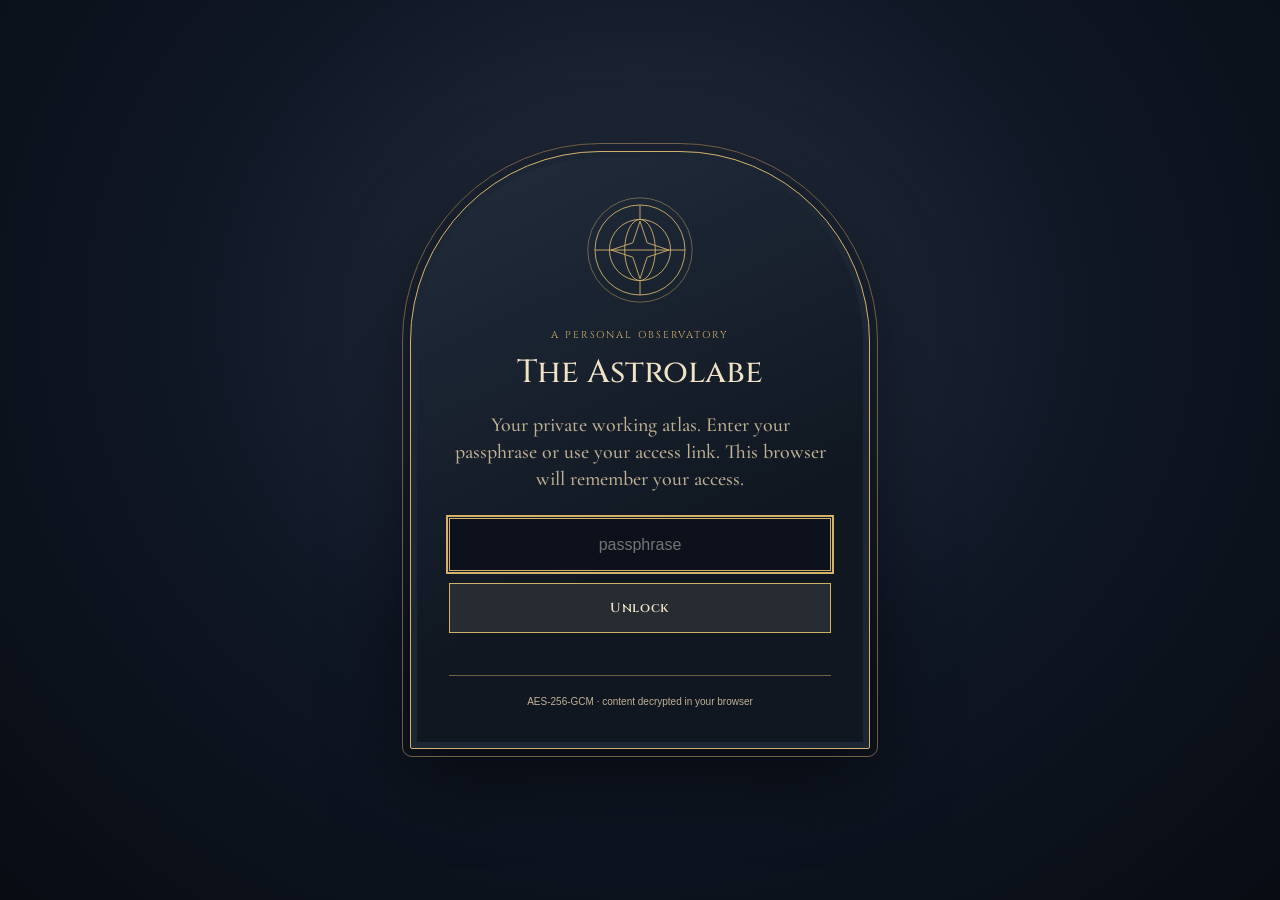
==== commit c87b4a12: "feat: give Astrolabe its vault-derived observatory identity (5.0.0)" ====
--- a/index.html
+++ b/index.html
@@ -6,7 +6,7 @@
 <title>The Astrolabe</title>
 <link rel="icon" href="data:image/svg+xml,%3Csvg xmlns='http://www.w3.org/2000/svg' viewBox='0 0 100 100'%3E%3Ctext y='.9em' font-size='90'%3E🧭%3C/text%3E%3C/svg%3E">
 <link rel="preconnect" href="https://fonts.googleapis.com">
-<link rel="stylesheet" href="https://fonts.googleapis.com/css2?family=Manrope:wght@400;500;600;700&display=swap">
+<link rel="stylesheet" href="https://fonts.googleapis.com/css2?family=Cinzel:wght@400;500;600&family=Cormorant+Garamond:ital,wght@0,500;1,500&display=swap">
 <style>
 :root{--bg:#f4f5f1;--ink:#182c32;--muted:#53676b;--line:#ccd5d1;--panel:#fff;--brass:#826222;--brass-soft:#e9ece7;--crit:#b0413a}
 @media (prefers-color-scheme:dark){:root{--bg:#102329;--ink:#e3ede7;--muted:#a5b9bb;--line:#365057;--panel:#162d34;--brass:#ddbd78;--brass-soft:#203a41;--crit:#f49a8e}}
@@ -24,10 +24,24 @@
 .err{color:var(--crit);font-size:13px;min-height:18px;margin-top:10px}
 .foot{margin-top:14px;font-size:12px;color:var(--muted)}
 .shake{animation:sh .35s}@keyframes sh{20%,60%{transform:translateX(-5px)}40%,80%{transform:translateX(5px)}}
+:root{--bg:#0c111c;--ink:#f0e3c5;--muted:#c0b194;--line:#716044;--panel:#151d2a;--brass:#d4b16a;--brass-soft:#272b32;--crit:#eeaa91}
+body{font-family:'Avenir Next',sans-serif;background:radial-gradient(ellipse at 50% 35%,#293245 0%,#101725 48%,#080c13 100%);padding:30px 0}
+.card{position:relative;width:min(460px,90vw);padding:38px;border:1px solid var(--brass);outline:1px solid #716044;outline-offset:7px;border-radius:190px 190px 2px 2px;box-shadow:0 24px 80px #0009,inset 0 0 0 6px #1d2634;text-align:center;background:linear-gradient(155deg,#222d3d,#101721 65%)}
+.gate-seal{display:block;width:108px;height:108px;margin:6px auto 24px;color:var(--brass)}
+.eyebrow{font:10px Cinzel,Georgia,serif;letter-spacing:.19em;margin-bottom:12px;color:var(--brass)}
+h1{font:500 32px/1.2 Cinzel,Georgia,serif;letter-spacing:0;margin-bottom:20px}
+.sub{font:500 20px/1.35 'Cormorant Garamond',Georgia,serif;margin-bottom:25px}
+input{text-align:center;border-radius:0;background:#0c111c;padding:13px}
+button{font:600 13px Cinzel,Georgia,serif;border:1px solid var(--brass);border-radius:0;letter-spacing:.05em;padding:15px}
+button:hover{background:#3b3c36}.foot{font-size:10px;line-height:1.6;border-top:1px solid var(--line);padding-top:18px}
+@media(prefers-reduced-motion:reduce){.shake{animation:none}}
+@media(max-width:380px){.card{padding:28px 24px}h1{font-size:27px}}
 </style>
 </head>
 <body>
 <form class="card" id="gate" autocomplete="off">
+  <svg class="gate-seal" viewBox="0 0 120 120" fill="none" stroke="currentColor" aria-hidden="true"><circle cx="60" cy="60" r="58" stroke-width=".5"/><circle cx="60" cy="60" r="50"/><circle cx="60" cy="60" r="34"/><ellipse cx="60" cy="60" rx="17" ry="34"/><path d="M26 60h68M60 10v16m0 68v16M10 60h16m68 0h16M60 28l8 24 24 8-24 8-8 24-8-24-24-8 24-8z"/></svg>
+  <div class="eyebrow">A personal observatory</div>
   <h1>The <em>Astrolabe</em></h1>
   <p class="sub">Your private working atlas. Enter your passphrase or use your access link. This browser will remember your access.</p>
   <input type="password" id="pass" placeholder="passphrase" aria-label="passphrase" autofocus>
@@ -37,7 +51,7 @@
 </form>
 <script>
 "use strict";
-const BLOB = "zjAoGhtDkVjw0u3nph0pK8rtxkdsWisZCi9NRS7ezaDSv7NG8b9Udeq7KpVxVIN70FsiDolxDNwhvD6Re6uSqtmfL9jpiDjdDpwrV6EDp9/VBUSeHCYjlv0qSBsIm5NeRowC+6q/9Q7t+uGKpFhnYQJG+ky0swxX6Syha1j5rbmXnN/nnnZyQDA+9d5FZDpJnFY3rFd9wHBdhDmFOAxtW/GeSG7qduMY4XTaQVmwxUB06syXE5ISSo+ib5HZhVDKXJo1BhXyoQgMrY3tft3Ajc04CQe0e7nl4yfv96lbQicDCVp2NlBKgb4m9usgnuYxLKUshwkLWaVl7N1KLh/91S8rIvgvE/815OTzQk5EDUi0c2S7bos1Me1uOq1YQUhgQLcGCIBcZzQRZBHJEyktsyHSrRfES8Afj0kzgvXgx0ESJgTwFWkTYQ6hBpLdgoSaLxQ5n8FLERywYC5oJU/oHDrIpXmoMuRctc0pGn0ITSGcTn2PbMLjgPdrKBL3jNCHi49oKDLpu+8oWKf6sza9EKL4Fvp2MjMVXaBSIP5TyLgaH2ZeydQevYNhqYBhH6xea6Z09z5k6CewbmjqEx+v8+HN21LQ31osLqCwN8LPM3hlGsgJc8bM7Dn+M+xmqJQRCex/QTeMJLkRzB1xigCcUmbLn2hbjs03Sr7Hl/CJrbbPcCdhdyTyg8fpE5xdTBU7ExXd2yQ13Vao5FxXpBKis70SlBKomXX0x9G44shkUWhYDk1Xa92wU8pvcT6xx7P09gkezQm9rHqsvrR3+zZDp9ESIBKuBYHCXxaXLDM7FqMZhUMPSdXneoVAx9vpk5Sg8MvRbsUY9OHu1AQdVgL9I+n/YTNS9DxfGl5g4N5tJNYuZ/GpY/dBcEhvRDPVdcqlmXqSm2lim1AOKWRY3OWKP2Pac6x21MGFCRpbDgLWIv5tMH1XaKjMOSh/0uxjVeK2RlXlKY8NLfloIYnW/EU0tabw7o1QBreCN4li6k8S/TCr+Rp/KP++lm6+sdWi1M4iNQ2czCtvXYxC5OgmynFL8PKBAO/7Cls+xEmZN6BypnNGYfM2Bk/6+KL7Eig7t8rnK9iuLQKZNGDpOV634liniCa/vREEYzdLZtbiNWrA7h6hi5cvXu06Ak87eOJlL3OXj76sLBHs7xh/c1poyKmGKze0yyhXiIicmPYmFlLM52mjp8CyVQGIpsF0r/X9h01DBUeBRW2htc9tclUlt0zzYB0wKdjJ1Y0Ht5+CD/PUYivRsOkdNuI+c0arkpGWxVa7XCcrkxucfzLW2p31jvOw/[base64]/U6v1QFeywKhiJi/b87fy/[base64]/aKurP8keqR81mx4ekVQr95pOA/bqT8tGt5nT1XreS1B7qzCBcTptvBsu9Xe4ZRSbxxDkcvEMDe1W85JWKQammVZtj5OBAGgkzh6C6kAqWSZk6SUIhMKsTfQrMDirzwC3eXhmLye/tj6Qcw2Q9Gq2L+tZLqs0LEak261R1lJHGzfGkYmGzM25CRGMq8d/HT9w6sLAsbXHAKF98Rf8HTZSCUiOa0GAiDuWcBAh58PkrpHtIUrjuYcHeHTV/j+ncezQkuZkCZ2Qvq4JzKbHGENPGrUeVGCqQ9kuEfNVQIvOVPCzll96Cf/XEZa+Y3u/+8bqG4TAqMLEemHBApPC4j56QoH0/e85u1I8q9zfcEe7WkGohqxCiD9TJ99lbiYFfglKDXETs5+ogBsqiWZS9hokFSfGT+1pmdBPAQ7dH5YCvOP3lKL4N6BejGqVJ2B6Em/GU3B0O0eRKyMcSQbdZ/D1T/4cjEvqPTJ5zknBxQMbisohYyQINyVYYmeR5Tk3skVYhrQLytR73DKDJpJz4OXPVRu3uYZCP2yA/uOFUWjdLZ8ecyWXF/yDDWyCwD1DFY57cfcta7YOmE2tsORJIu9sm4gmEKfuKMs/7x459SMRNhgkKOWOpDYB7Q5BQqcFDqklhBXSsJXZKKnCYq8aeixOCxPEd5k/NWUp8pY3iHSsMNJm7RkGjJSD5Q4scl8G33NL4fX6YzFZAp/[base64]/Rx/kPN4/skhzu9DwJzPNIYVyMVaeIIjyAlPwKYsbjpQC9hWrC3qTBYEWyVhdl0ClqJdSF7peUof2kVnChnchVFWvTcHINU9yx0mIyjz53GvNDGnogvvyunlSbVKuXyh6zBTi8HfcKXbvq7qqDY6s452dbrxiQyB/KuvGxUKRXKNS77EYOx9ZcSc7Z8MrW+vWfk5ypbjZSmCkTxlJabhdCxLu5OXgQzGK+Ez2X3cMo67ccWbttrqeqDM1mYyZBujQST9I4N6zkm350WgM/18b4hY36tWPt/UqhZGH9mbtV0/K2uKS5ZtlpMk0GbGCNW2SUZqZmbu5wUK2dK2FkmNMuMF7um8x4tz2+RkZtVnJDMLXkiTavTjw76rNJOqL+DGEPOj6BwCYEn9M9iHE/88oEDNlFJ1qTs6zUXDumOQE+1ZUCIks9fsGErNlRJgIeqZdcEjsvyW/ToH4Vx/c0RIbJ/[base64]/izzyHCu8kQVORQOde1PgvCp8HncZl1N/Hp/xuBfoF3hBc9CJbcgrzIfCHVMZdfjC7gZhwgzF05glMafT/QJKTwbEf9erniAy5gQCgGaeVOVUBEy78mEWLUyIVsqYTagBVoaOfGAga+ZbSV51XWY09ATdwE2c4KkiXW6nzf1JMSI92XREsKO+cckPSwNdoP7C3gOiWl3ye3sgsEAzjnbpAVZ0mhvRAOzioHkdJrRqvZCkdjvVMykkXsqQrJrGATdUJ2U/XYsZPPzOhqZh5P5mD7DI0U5YOUhPSgJfgXcSFeltrzx1SoA+5VctIcOxPtIySEE9bsvx18KKsh4fNQXK3m39CnArONa9QwLp7mYrcTUJbBuiRKJdlESORCo6PWRNmUx3Qzr1p5MxbJHiXl2oHBuCDVx4EjJhHUL/sfBHaMMoSLmd0BMptExq6IbC+ak/jOG9+ubykeiNMUEEcIXCGeZZJIG3+M+faIVNthJhmvpdYF5rAxPNWIZwalO2LdQQn3KPfBd+py81DhN/H48tfNguA194gyCnK30AofvpAsIBRZB1AtQ5PFKulJILS5IxZo1NigOiO7onpgv/twPnB9tOh51fiVFTTP6yevKATvb1gBJZMy+vkR0WFpT2ScFUczmqv2QKnYDQZzTF9b3/rF1CT3j7TY9twzfsnPAqq2B1Ush9EJUHacwW+3vrPmrBslPHy6vimeEQo4zUYlXAfxhDyRIqWOmf379r4bwDeo2cpa9WjwiEnQqIpCUB9ySjRvL+hiMj2QDwHXy2oQqaOy/97SvZtuaiXRCmGFhuTFicJPWmgPXbGxyFvtnJAvozqruavF2P/rSPbm7vbFcIElfUnkG1PvWiXVEQwTPjxMEpa6vz4NTvXNizoJgGHGykJl2Cu6TUtABQ7xz2Ej/UihXVRVPHigsjSxJOHqNMvLt4Vs0McpEwEkxfhHNeUjT+jkxPeO8NI8MNSFxwjzHJKEX5Yx+IYNCG61sPqzmlcxdsU3j+Q+WAcmmQaIDlVXQbEOuhmMbOQQ2lHzZ5MofBvv7ytZSUUtDuMhpKBxce7nIgBKdpbNkEuMdlHeQINWvEN/o5rxh3dVvkCB3zVrBLO2+1VAnShM3uR1b3jGosZ0/6u5f6Fs5uHNik5JBWkMJg6r97EEAMVogLLqZ+yW4kK5/hWqq6RiBs1gsMFaURWZ2locaSnHw5gmzj0c/[base64]/fORfxzlWTTH37ASNqmgTVqsUFFOVsk8+MwS/s2ChVjM3U+NcdFJIItRTU5CHAEC8aDLQuCFIBvcNNIi3WyKSdGNI8Fj11YCGDRJnosBqIBDa2DcMPdqA0Z3pKWgs8UzNPrhGBkz3dT44qhAU1ES0MArq+KyyqfY999VFQHYlf/QC/NjPTVlUEZpK1db4p/ETAgRPjuCUE1aEj0fN4MD+y6RtJFKJH3LiCKyv0E8MWxUn6MQKYU+rjRonEnGYOg79NGK+B7nCE8oxlGmzQLPib83j9sUmqu2+0huDp9DwUHiSU1r9EWmbOPfTvEosUpv/Odm9w1CwNi/iU75mbGp403qHPeI8SzKGuJMaEtJ+0nbjhmoTiFsuCyYU2xnbPvkQXCZAvF0yO4Im3AWomlMOt4R/bRfoHuocR/2BmcGFVSvcm5l3CZNC6QFPafmHjz8gHtEM52faHHMIHh8scOruk53XCaNx0mNap2DnFRjI160mmlAqc7Lht/yvuHuro02jvICbc4tOZ3XdwO0Rskv8ybe8DiRPsK0WQhK9ldoGMgcxhc3xqS0EPihNGPGWPgmEXdVVKfgN5I78ruzjj/[base64]/oEzFwkr1RuIRiD+bUqHT3DSe/m9FUGI9boIXucMR7nqr7K8eyUk8+LmNCGuvehSWaVTE34H5aLUSVogJBoE9N3qLZSKQVwGFJ9qKCXPZRPRsN07r7yt7xWFtMm2jT41iPfzCaou0FLSwtwLI6M6pvjzHVJVvXw/kvixMLytckO2WdvodT7LhbA8RZHkd3bvrTVerulp1+DfRIccMGsT+GS8F/sn7td5KOLPnPjITyKBpBb5+kjzGq95ox2Xz2U9dSp1RRjRdGxZ8u8CV8GqRqNSGbnj6ajaoUU7UZmFdgGzWtDNRuyrez5UMnZlg1e/lse+Zf+qYiCdDogPDcTg4cdbljJBppTZ8PZJ5YMQYHr+SWYndzYQQHur13nPfWscVNeg8nL/e0UFQ/bugyRppCoy4S/poQwkaRBHzZFv4LbEbXyQlPcXnPzFa5btCpwSzoUMzXPQVk9RNgcyJGghxb0y9cR3f9BVV0dxzQYvyrtutxk5kkyoF3lzT7q0G8zQU4Ga56Lk4z2kE8kp1RJCHZqK4X9tV7K+8qzyM+lCQY/VrL/1OflPLKZCqcLPvlOZQm0kNGIqfXYXlchZGz5TfmD8u9dy3rNQhUQqNZ8c4HFQK9hn+8usJdDfkL3AiXnoeyc43PhoZVuuGLNHUvv+2gHC5od9nOfCEE6+8sH7bBBeCzuriMPMsIr9d6KaiYTEMeo0uUmtFP2XpS/CsIWUZE4Fzw4Qy1ik16bt+aACMEPKR0fI72mo9zzLtAb2miKNJaBfPlEY+q4/PPyfGTam6bif/UDZy5AVTc1gjhr8A/bwyhqjq/u/azVubusPwhK8m5e/hwZyEccRCJrkToEgdvJzi3SsV+5bpQEhsuVp0fhWiBXF3ReX5r+BAIUWA5QZBjhdCO1/Y/DLkQBUUCDt73iH0kH1wFPmDXDr7bSOmzswdDrqTa4ISsUPHH492FxSncOexBG/LBXTK3JqYZb2THudmEsV2wUORivl/CaEknGd0gylL7s/RiftpLwGvJ3tvUFTslVSPrc4GDASr2JpSRpiU6JZoKOaOw24S3ppcIvO4oAjsCywoWXd2GU+JKz88+NqMqu9u2xHutEv03pNc/fO5wsl6dEAqacNFPr6QLBOR8s3ygfZtmh3ZNyvrDhUN7nPM5IkEZ+eezGwVCHkGgo8LK/qdOVqSvHF+qaqiieiOqBnjSKU0afN2EqT9A2R8uovJfpkCKGYjeBwzyVVPgeUctpaPjdVHd5ahf5OsRx6yBd9/hZL92Ko/YYV9EmfDXnj75pPjR97WudwgiVzajO0GUXyp+m7MGIIBeCwggRZJNMXH0hyrEnGu+DJI3zNveXJfBLae6SltNOSgMF/OfRykOA+PzqNhQ8iObT95KRVeTK08wOVPPF6/ryH1EC4W45ivba7yKLt14r2/0iTblc9EYA3WvSpfNeuEbkKj3sOlWrpMdUc8x3dMXPcX+dJ//WEfJsGryuDBCN+VE7NNpreY/ubHVSU1jTUAyAWtZuy8Kqb/rLtwEFCjv7xNQKUT11sMrzA6gSwtJry9OWFnIXQmEAZHps7jbIG9uC5Ubvr1MQj1aCAn26Fs4yjbntWYbAb//SxZohHfS03PTxLbtfZPhHFF6YgHhpgfoMPKTtTCVidEkcOhNcQVc5UqA2Ec6VvC7OqhWyc/vsvM3b3gB2DL7okHEg8c/2/ofekgauxw113Xb/iR15udDCAA6cOHSMXdyZKAk0JuRuBwBDc6NgVUj2npP2yXnQSKmmJgTOarTQmhB1TRdSomhEUcKz3hlHRupZFC1dLMxv8jBcFvkSrNnD1255ioILQOkIGit7KGBv3lSH9/rBUhtHfHfw8UBmUggKCA1XomMj4oI6m54cEUZ/[base64]/H/P+kWRzPCO57FbymRQMCjNBGicV0V0gLspLBhvj1CowKJJODYInOiouGCjPi+DaOqFBxCB47CciUVsLsDZSJIIrDzrF/SiYFWETKoXul95u5FXvEHSO9/BIV9kpFw1dckLKOmKMU/cLEGD3+nn9LPbMoYOqUmryPuo8U2LXKhW3n/7I9fwKDAhZ1q+JnMAVATJyeVTLXDUqmK3ZzT02Upkt6FwNyZmCKo2Nketn6qdExlx0IyFd8XgAurxyP4hgZF+T4Qy0zP1oOhSmARD5O6pZrgPUmZOWF0k6Nv4FdEjQXUFu+i/ihaQXSauCKovSb1v/dVSLgSQb5Skx3qGk2EJWV/I5nEpYgyTA4hmQC66GB2B6bVzov8PMEyuItnQXh6bEYiI1sNI/sjeLUCNaBEFZg+MIjZMeUFeWUzeJ3HFMWqVnsd9m8TPbJ2fjkvJyJNjNjJkymw3jYKTrrhE1/FtWzmvZGNbFRJjIMCGy7CetKYEIxLdrlZc7ic3Z7FHD0L+Lrx6bjnqQ+z2SX/jXEjY0XK5CYhTiZtj7CKnDljXWE53hwy76IR0sy15b/DgmfXnKF8i1YBZlb25LXTVAIB82IKbsc3Lv+rU3kwxKO0GN8RsxcwVQv36Rgee1VRiPga0ikxQN2F1PzfMlzUwNhn8cB9fXQoIoEgKiUvWTTy7DbPaIJR6V03oWmIcKAtpd5rNd3406zNEDz/[base64]/pnDFQWIDqdBBW1HEnbq9dAkW+vFo0zvmbbUedbTDT4islMO6m8Z+h9vPkBqaLqpeZsUrs/vxCs7KKlmVmQqjHP5e9tubvceWQgUom5P4Gdz0l368u2VSH3biif6t1gv0LpeF056+HpcW37i2O4mU5wmNgNMWOPQTnAF4ZjP6BrOKa2TsUh7b7FBxeGwoH6vabCw9nCWoLuNge77v5VW9NVxU/shTmiv7GFo9BXLs7OeNOtwysBuWLdumDgjgJ1QKYHarR+muaQkqWm3eO+/V06inwoM9pS202ukCZFEsw7biWMr8PqgatEGzW/7idjYEuS18zJQeIZ4tNjChwBzw1NZeMWT1u6KpfjwcLjTnj1cxP4cFgGRnVI7LiYzp82BB1rovEG0902CkF4E/4GrS8dBcXL850vAIl5pzVfq8cnKNZSm50ocs8V2OjH6IEm6HJcMcKZ8Xrfj3zmwmLHwAzEUqcgcp3Agy8rYiB1yUI18RA9YGkmv9JfzmrJDZqf/L5Wq1RxDgHF8Io3y+b65glpQSZIs6Qa6cwVPN7VzeES2bV0ZriFnjz3/OyH0n+06ePnzIR4kDFh9Sws1mEYXYufUqJ+Oy2obSgzKhU4rPnfVJT1Ij7UWZPLr6E9ZujdtRLKfnS+gsMuhhSka8KjPGUwIa4U76UKw7LIIfBm/VjFos36DRnjShr1kE4qgyG6HHTy0pwvqMSSAV1uyXUM05Pab6BDmANo3apUE2zDjljTZsvlMx4aUNmFZqi+qAfdShKs4+7kdktwn7thxusVsjEDrzy5zCx/t78Jl74bFq74c31BE33bD50FaKvkXy5q/DDh1dt17aoR3IAG46dR/f2r/H9+e66Wfyj5KD9ZABbPb7Iup0NtNE0Fn1dElUzmTrHHQqnqV0dyOX2rjTyTX2J0IicvgOAzoDg8NfdjSTUtE6VSrUGrXBiM0uQOJe8eMZRcniws3gASsWYM/jsovR/oz2SRfrbt6G0B6/izTU9M6kKqAsqejFSepWRnYREs4+ssE4K3vhfW2B2MZAgFjtDmcfWArpMYe1V3JDUgU4wt1cBOq+e9LSaIq71pbFXX7tnq1I21Cv6+iPET+Bg2oU+JAHyNMKtXC3wXSQ9NfiGxVEV++HfWzGCN6HKN39Gjsfik0i2rf+PkQTT2t/6t6TTgIJpfvV96CNIMmzG8Lp+scqaSRXvwmNu8pkDAw6rD7eLIvP6KabRqbMuJLjxQokNAHmx2jPR6hOv00SI+aGXTuatXWcs4KA5t/za82xGZXH9tDlStqCDytdrrnNMeNkXnydvR2IV+xeBwfm08754vQbGVOdaTtChol3A42ySyBryTJ1byapIdgxo91oy/[base64]/2/NDz4ezEx1JAeJUCmbTJYoMPC4tu/ToNyfuig9vfuJl9NOD/dvDfHUmoFB75lIrDqglIzByj9ah2HMQtZzHohz0O1WFI9iAsJVGCZNrL2eiOGPshK6Y6xEqVHW07husmoVoLfgo1UMOhcRc7S+4A6AcBNQTXDWNV8bp4Qa+6XljmbGDvnQUto4LL6R9SFNBjIgqCxnEXQSTfhuCnsskVOu9CJpaEz0GBeavMA48oNb/iIRE3cId8ZqWXt7/4ljawZJeKh96U/jdTIeXM1c/4Nwpdwqvr34TDUbA4v7t/fi0GC3QIQqdyW1V/WOE2w5UalYjQHC14ZdnBnQkTsuwvL0K7fGS3/4Azt0rMXscmUfsR6GP8c+a0v059B++nAANeSNEHBfnI6xmwHQIIxzspa84AtpMvhUdIrpdc9yODCKPS+Nci0cSgL0zR5Rr5y7voMAneB2qvPti/eFJ9L1vbSszmOEw1J7wLZ40bYoB3bgI8ocKi3We3Qh547TsV834k/oHyGsgBXrrHkVn3Iu0NqEHS4ijUl3j3EoxGv7lE1js13qK1n3EtyT/x71mjaYWKQE8qTM2q3XdLMVjMVifVc14PD2wqbNbu5NY4qncqlSG18MIllOGzzovaL1XbDJAbUUE/rceGefSf5bCXpaCkKepQDup8EZRggk56KmwHYkwsv+eM3huGKWZj9IMotIyKPaBHfylg4XOIyvI34fj4/Ob4P0FyTIRefU8koOhFFJs14xqQPtHuLw5w1+aBP+WRSvi9NjMU1glVMVU3vWji0yKJfJQ9BP8g6K432kenBpC/B7rTn91sbUQ2Qr0rCYKKFIwKP16IHFvw5Yy+GfUJqFoyAYCpyWV7oLWXSjhFPrgzSeyDxoMqnYkTvW6Bg6wKuL4mhyYQl/ec+Xf8jtwYyFQ1L7N7zLYTDbKLpUyOSGhcBsijHni//xmyjqE6U6lG/2eyb5ZeW4RkVNLaVMu4TNO3hG/l+KkWgSeaoIf+rM/jFfcJEQhPmRUZLwOWQ+P/zSnXEutrUErDXidXUrW+jVnG3TRrdlhHSi3tc4uPR63CLGImJDEPAjDMnQUYrr/FMkUvOi8cB4GbzUnqwXZpEItlGse0W3LgQBSNkYsxc4hFpkrmc9vF7SpH7++5A9Osb5asQXWtyGyc7mkv0sJW2aslcVVRd5XZ6WHFtNl4xcwLKKXg1dxZn2hMUUA4P1nyyXSCyjIaZsgsQJuS6csAajXcqYsGA1vWoBifS5xJVWS0EHXPjsDbH9A4+BFrzkGV/x9RqVZGQsPPtiJLLSNiqf9B86ZnH9vvV0pUjKVuHxnCVOkaa2XcNvNsFqTdGLUDMRqWND/ACxHrpGCk985W5bSS9HawAMEag7EqXHQpdC3+iUGmSoUhMTXTPjJxcVx/IcIlqCnkvBrdWyYyeRAGV+CoMKPWQHMIHCAoUeePpu/OP5+nG7L2klRXsMrIavjkSC6JhB2a9TDvtpzBJaaJAsgAQ3KY7gVEQ/KDN0GCicATPupOovA7HZGsknLtHtFXNUbXdLJrtAIoIjXNn5dDzscCppi5bqx91PTCtn5xGEEeR5MidjMY62VAqB9v4i8sh47Zbk5IJuhev57tyUAeVkFEzU5/UeDiNWR1h9Ezm9arqdDfCkviH0QhbdTJKkOrRjwhQZPF1/ZS97VFoQyCch/yyfq4kRynIIZv8Wkzgk6NaoCvTqwX9ECJcpiIvHGPlMKqEcFSOwtdtfatIDuqGGO7ztk8hehE2d5xIHjKNogPeD6RZjYZI1SKzLAiOErrDHuED3QAQh/AAuiPf/LLY88Y18QWCsK7NEVxrDuLYyTrC8FQDNdIXa172+k/A0mO8Wxsq/hG05eFMCHCcYvs1fkA73RBgDYi/+9CetVeNtTnXxpqQX55jmCtHzB6ofZz6pZSo9sTAcJxSoVTeb6cytEa6KuLJyHJ+J9W0n+6abGjnh7MnYyT4q+RMOl9d0gqEH4msNPOszpMKiX2qDTVB3dp0nx/[base64]/yj7YfRAiPlsoKgprJ9Vxrh+3za/QWapyVcB8yh1sC7wg/y4PalJ+Z3KJPr01ZuoyxsWMfDrePeZ+PdDAMHQmrfHmozUYoJ6LpjjL82PBO/WK/I4OTAxPkS/V3qC7Q7lvOqlhma1Ia4WM0DO231OEd3BPAvZjSDVqcl3E7fzNgxzI3B7lXaj44ZbUmuogVT4fAg0uhsRwK41SQ2nA6B7EH2YfEJRIhuKcXcoWI9oOgqhHNaJlgGZmpaDhFAEdXwuobgueqodJVT57SLyoi2k6FIEfFJvziyFyWramRQGhv3T+svsZvh5hLDx9/9vqi6QkSnyivc9soTdsxLfUqIwIkKmtbWKQ6MtCy8huJqPJfvDZWWGVMMzECreHhcFxZME6hsy4FmVvI3uqd0AYOfvKIf+Iqg7Bssqfpig6gcpq63+v7WVlPQlDwOkvFL5S1L0iZJ55CFdKX8nFxo353kLnx4Z96wsOxfVm4/o21fIqz9+cL57EfvPgbDjQ2WYnF7Fo5LCm9UMpdLAQdpJNv9Rgfq3JxjchcIQFbfSOf6OkiqchGyTEMf4xrby7ceHU2WlGp2EmAri3whqVLa21JtUSBeCpI6d59noNwicXrdihg/IMF4Gr89vvOKQVOgKC4o5v/yYsLyPQ7PmdUaOpO875RF9IBceOYGA08MQXFa4ZtieGCJo4xybHZkw6ySu+NfZin+vpPRuhXCMvtaYk+mea/uMvmobwABj47nB4owzF6Z6MVdugCfVnSAzhSOVZCW2/IElrUPt7jyQkebl6hSKJSQnohKwXQpqZSg+zhNqaynUUvFvudZUer8svyDi1A/DDLZwM/69wOyGJRliMTTDTAV1IcdfF0TYwIrhq0D1Qe6Z0WDQ3OnRvPUE8S17a0aaKSxX4H1K7M1OWsIL1M/DS5AWMMGi1LpQsnz3j/P/WmSHuaGwmfQuilqwsUeFpWJF/ujhbCB903Z/vjkKG1g2zwnufHE1tO4Y4aURH1bPZZTngCiYu1OgCWZfFWHHfCt+l/5Z1FysElQbA3jD7lnTX09lCs4OmJqWDSciIhBqKp1MqFEG39n0LJc77zMPdq4lTW+xuu1qn5fvVeYfRy47i5f3uETSvux+fNCvzKKItGfjHAI1mcoEROOQAWbEGnpiHMW9vdwIVHP+aN/ACtBAwYzp9Ny4ywxsFVI9064fvmUrnHEk0h3Lxf4KFVT5OU3HaA76YM0PZiidUL9ReRIMvDgkb/MwJKJrOZztoZI9uju/oQfa8iXk4ftr6a0SOj5UkDnB8lZCyy8hGd1SkgooTcC5ipihPgCbcSTjfJcGplkZ2kC8CAKCOVEOesc0FZUJZ5dhBVx++mG9Nw9re3nqrya7xga169jxXtK6de6m19jsb0G+v2+6HE0X8XnPCvCPNldx6HfSO/+HPKre9XGvu8FPIM02kHUSfJgsHEPOLKY/XcZ5dr9FPersn6aJXtC0ZOm2iwSJWWweHJWN1VmFxt6FWdCGW5pKgd5uSO0I7ZT6LoAottqA4ri8ed/EZcwiUzctqij1VjxwO6/h+5bquMtqHAzxYb0qEDGsZOUDx1LrVcesDKBHs4sdPJ9AmRqmcLG/zCzn4h/Hu0fZOooLqUxZikiIYrLCMlJSu9Bz2QwI1T6YitGro8o4KH3eiifRefqwRUT4mMd5KHMhqN+1JLlpEdPf2mdv6d3As8R6itn3Wt5M+BUlcOfTeu6y0EGPBZYrKptuepXuitd0zFk8KHxpqPpuBLHDvXETPJWH8Voc/vb/7JC5pWW1mqNJXlAPDbjcqwVbT7yo9yH0JJzwlWcANqD4ay9xcGaw3L06hR7uhpKLPdiXxBplEJy3eoFIDmpOp1YRZq0YP/AlClVNqJl6QmNMrqpOt5s5/0uSPcb3mqMJ1QiBXGCKWPf1IiN1cGUq0fQbXyZpMS9ERJCFTax2Vqj3S8K1kT+PC52VnnV6GjsfaQUZFiujmlH52uM9ZI+zy9X45vcycWIBbX1Z9VLara0Zlx+0NSBtFjoCLv00i7Zh7xTrxJhP7sAlfsP9TZBwhBCD/Lfb2onuXYU7EOEKEFWX5i6hVEIY4/g/2I0KkPNcy0VnZZxBh/iDWUzUg0gp2mDuMpNTLgaloFWV7Ae4u35T3xSujjGC0AqlZDae9H6/VH+lTezKv6V+NHKH3umopWbunyG10ZCzngoaU2OZz1kLcihY4s2aCMh7hc4ypEzBStiU//JyAnywWX4tgct9C50P3USbFVVoL+LNnmJQgcwg9T4Ku0+t8GIs/+liTaoBBSwfMU+5SQ3NM1AtIxFXl0KxZsEZSQOr2bxNPlwk78XIE88UkWlZfZ/4Zie/2amLvC6/s9R2AsajoNw/Up88/HINWUKVzEm7eqVbGKIBVDrsvngvvF9lZrYpbRZORjmpoDU8l1nZFnMwvsfIkWHIJ49bakZIjIUEE8CFwwkXtn+ZDxdHur8xUdi5TXPC3LVpc2+5VnI8yGMNO2XcxXoWJjyz56HwPJcmxFmmaCIo3uwJoyapL+5bWB04gQ2XcvTa0BQNDiCQ3S/GH1lyOUNFXak0W9woVKMyDOanhuysvWW7z0wfH8O3Y+KZVBw+LM+8KdS4BFr+xgm6HXpYhfGEPkPUEzmbBVOja5jvop7r2PebTwPAOGGxjT7KpxpDhKqMiywoNxpOlR7QlILrWy6yC3/GWr4izgGaj6VY/Da1qwSk90Pf5e+r6NpNZ678QFHt9xROMBGpk034xTxJg+qYkhEWSMePHUxdtFjzLpnBSPw1yiNRfviL9JMzOaYtZjeqmX/vyTLmcITiW3gF9XsXYkP6E/o4KzvV/OQtS+e7COf6IHmaqo9eL/LnfLVDwZuuJiYNjsLNLKTHyUcYzwiH1FYNyPOEwLCaI+ZxtZxZc/CZ0+y3UlSn2TGG4OJTJN3vQ43UtVI1j8c39sBbZqJDcLGRPRB9eUGFFxUbkYe+IKFHEQMnmOwDLzi3ARIlwZI9MDxeTOHUyZ3lvrBFXCaTdi+6oMSBtoVQpqnB1FlrIlm/R8+r7rMZ2gmTp3Dn4d76AQDzHFVwvO3QnZ0HOeMmBRpFyuFne+y/RZm0EcoiWiOYFCRT/LivHnTx8R9jBw1WBEcvNil1bjm8a1EtUf42mm7CxSeF576ExTGYK/NK9JKBEHvro/5OmvjtD9d6VzAAq/3RiAxN/0vQzf46FXWDazHAmfU8i8CyhQv48CVBDddyk9hs3X6HXhvj+LlRMEdJqjJ0q/HfvTnL8rt1DTg0eBOW11QHvALO+M7AdZLE4z8/3pYAh4Rub3Zh7algpcI+CCCdYNdWHQp+k6gJVDaujlpBHDTetscwUD6faJms9OtaXuPYEAfytLH5J58wzS2inkvNcxG/1cOmb+iHP+bXcNOz5GQ/Y5oFEan+3bmAIbKO0xu4926dgC5klVHfAS95a6/4YjnEYAhSXFyqBvg2m13PuXRDdfkOYEjsuANU5yCn9OR6xwQSJTWY6KYOU92obP+yZbZ2PSM0+MgIKVCimGAskKgK0fh+YbMd3SHNy//wvyZMIxQk8IyZKmaG+kzFNzQfMjh7S7y9YPX1okeNn5s9B/RZ2gvA5aP7y/5I3SJ2IUMkShFyTn2j06NZ/H+Pwna9KZG32PCpYYoR3K9O682Sa0qvT/4/9ZiSI9r2LV6devE/ag6TQpV05+Jq+OzuV7naA1xms0albHwwTtPysnNK+1ZJdFjAIN5wCJf4V0fUYasaN05G71EQb/sR7hc57YFOlDsgMWdQAE1ne5Y4jqqBaCZNQXBj7tAXAH1mbpEukAwG2RwrcKGyi4n23PsD0XQu8MtAobbfke2+SLGQ0pXiFx4dnXJsBBPoiQHhPi6gD6BStTC0BSgIiLFxnXFhnynimxetiUTVkRQRiOEAqfqJoyUqQXmP2b8ZCWlRH7BuAWV9OP96eZNlqO3GNQfS/ArDZyMcQNJyPX/KBnpWjweFFRJmXjhTmOsaqsxwE7z6KZorj4UQmYBSb9J3XNzvA0frpPVO99830Fh2QhDH2ev9LrQgyoD3SXGTmmurZ+/T1jFeC6wRCS/R79dppU8oSfiM7XxgmyKWSN39sFCyx19LaR58MBFkN/MUjM5Y8JqgwyVEpAf6zKLlxdS3/dHaW4n2GbcfOAkZ2yi8iIlFnh0tg+6TIYAWzL5m7rvpICinkyYVDSCDwY7d58z7Fbw2AARMxbCkN5Y2AqVLItUNiGwVEKLlKLwqJ7ncBTS0sxyoafF0MrKLW5tsUPCShzln821KwZlsA92opOd+vvuQOssZRZewo+Le8S5lQ/iumoyFWI1RzVgSUT66seqvimI8R6DZDF9FUNTAMtBUUPRDjlbfFN42NFhfzkGBgcXv0CY8eCoTSeoMyK6IWkMpaIS56YbDFGnfDkTJH519b4V0ZXU7/r07Ex8V+uCpqPqbBg/TVT6hi4dgWSfd0Cw/YB7Qv6BGubtFJCJi1mtD2qZVfeiPfBfj+Xsw33Ghv7kPrhDJWnsx5NsrU7w/GhsLTl1LzgjANSNHD6XgcdFdsynnfq/F1kUEMzVmLwVVbYYVC7xSfUgJH71fxvkegma3B+9YAFf5e3lqadZDgDuG8WQgbk/21+RZvJMRiMr4hcoif9nV1uirr3PHeRIimFH62a0Ek+ha+Oqm8ukg/3/7GVNvwLwIPkw9ibmFAPZ+60xEN/OTi3JhjDaQg3732BtjyiYbWE4SYj8IrPoKwgSFdZCf5gf4r/sv5D83Qd2kN2x/+JcXF3JzHM+AA/wp0/OyZJ8wNOY6gosZ9koVCoAXLXMFbjq5j858S4WnWJvszhAIoAnA+2yragH4qazeGQCj48UOqvFAZSL8ujgNoENwk0oerrQneTo1eWB7RRug4vZVOx3nokiPGS4NmeeR2+99Et/zUp+uI1IZKqkVskr4EWnG8ttgsSGlxQLoJeYh0IH0UGA8YBihb68BQEhI6GyDY5mPf3ua8pnMmqUBsACd9vGoQj2epUx8EPT+VEps2m6O1tDwKxVw/uZBYvtfGGiG0DGqohuBBUq0XZLd4VvEXTJ+yCDh1nrNjVnYlFxv44gdbnHppQv0c0tET8K1drzNjhE3oX71gsPnw/ZF1/51JoKbrBuPlPG1adLLRod3adOQ4YyMtOf6X6ovGErV/CCdQSlRTcUFHq7WdsQlIAkeCqXmqg7ygWXQMltb9AwrjCymgG9TlklA4cI7iO1d9ZOsRX/CaJ9P+s1OqgHhl+bAfK/4WNLfa7ZdBhTs7DUzfvQlGzofDRkRFAk1w+wOOYYgdj8WuTeZolyZn7l/[base64]/f2M14ajgKxW4dUISRAFVrRAuYuJQo89eBkK65gnJshnMLSNFZVsV5MyDyyLCcX6Y5M3OWrEMyfyLdUdmKdxo2OABVwlIlv/UiHddXaOR5HpMC/1mY/Bwwc8HcPlwLfo8D8LLzg07GDzDKE1YiqdkMS2Z4lPgET6eUVEP+JxdCukGHAyZyLX5eKF40qz/BopxV9avbBRYvzk0OtgEahzLbRTjSur8ucF4qa8VCSnL4Rsj4r+pQSy+qSPmAjhnhOYAbZrtVIz3Wb9HgjPFvKgWVA65YOdZyHKrGtWrR4hRfZ4ybphB7EKo1IqiWI38iVB2YL6cz/svWOb2OAj+IxwoMFSYpjP5FUqUS7KvMQGIOp/LfSCbKcgxGpbqFGoRJncuKxKhhzF8O6aJwajG4sQKpFVcdkhC4QSln1Mi3CdIClwK/unqklacPeScz6stfIfF5JzY9xHQ+QhGIx7wB/KHhSFHICjUgzyEtFV6tL0Mh5wmIVfkf8M4gcSH3g8TJLYHZQXI879sjfxmijLiHVwJe4oXkUkKkdIxVzmlEkIgPtQ/C4GplrV+ABIc0T5eCdNvE6yoiZIrlAKyju4toOGHSZDnGkjJ5Ysw0MXGsUXWcLIUsuLqNTkT5WzrxsVZds3Eav7jd/Z96O1ikwzp5EnzLI+Gjh1IZxWkIX1mZC5d02GUkRrUj7JcKtVVkQBGOP4MlzrIZfKuBeYfjLObH87UfOlFSgsT5mR/bA6rfgKCgw5Flb9hgiQQBGAjZeBU/jqHLuU4eyIiuIQomqpPkDShUICoZ/wFX4W1QM4ry+bbMNw9NxqpC66WuTtWIO0VnEghPWAMWDTGgFwbzDGN4OkBbNTImDDSwPIJtFy7dAE7KK1aRLwdmZOUznvrKqIaizaoqhA/+OwQzAtkYCQp/[base64]/+5FHqCkTTalw0zHTM92EqPTVBucLCY4BXFjvVN3NU3X/s/iC3uOlevVrEj1Nvlx8e8OY/k+9rE2O8Hg1RLjl0eq/HfmbHbZuUE7tGNBMfHXvkLZg5juzGmGJoLUAu7dQvZ1+Ig9rTrYW/sk8b8Hw9YPWtRmtx0f8z8+YEEk/KKpwDcQfLcAuEUS6TuGolSi4drJHunl2uAYTJgNumGSHaB2hTVySCAQ0PnDRZEtqmRlTco8gcT4cGTWQdIY6GOtBo2211yL0Mgt2JWbpEb8h8z1EZ2A3UxrT+ewW9pO1zsNucRKlCVTB/wVSOyL27h780BzTemGTBj/uUaQbbS7QD3yHFj1TvbJg9qwHWY4J/lvvbPW1NbLlslEq1unZuGq/rMdVUnS79YMPVht5HS6RDJextlvzhwlIvFeZuEAlJfNTZggFdk//TBe3PCCnlbf2pmt0v5uDtH1HWX2KCAYqV0UT8Pml3MRh0tHHw1UTinCNr9q8cFBMYUPEhCK0od5KXMHBMkBS4E6y2L2SE/eQZYpS0SkqRumVOmC3GpGdTpEl42Rtnk108djovSMoJrBwN7aAzWlVcLw3+MHOK8WDm4uUJP4f/l8ET9xrIbli2Cwu2KHVHOtkMsPag4niaCiXqkyrX4M3Bp3ZswmNLkTZ24/zYYOq50Gn/v6unSEKm48ZSJDR7K3PHJWN9QEPS6D61v5vVdrE9K0rGaWA4WvIgTV3gHc1k5JaN0TGI77ZAL0XMQxso8KX1dMGknfdOx/9xZJgS/7dWH8tE+ivB1Rz/YPqpGYL5j9jdfDU30xO6KohCV5O07blY8dVqDL/08oUIauGTOThiKYAIim9eFNvbLAULsIJQL8AuVoJK27dGvy3DlZ6WTWgM4UEdRMSnb06Fjl+/6AQynhCoXy918d+uQ/Avug15Md3JQQMVbV7oAdbgrfKNUiVf+JTpJfALH6SaLUxLbKBZIk0ACxH68hr8CC1e0U8irzlz7033lxLVOL4Q9sGgqwYHaxIyRS7rBAubkon6SHhdFJVFF8LdErHhoYYACxkB3omyFGkKxsU1wDINFyA2/eVmYoOTFPzq3lPuPqgnGxAL5EPMV/+QvQFqFP8LwVXYUG9R4I6xqDvwjSJYOk9FmPhf+Mv72oMwGJEZp/KsqctCqbRXQv25LwoirCqs2YhxN+SP24sN4gncYS5ZOX6v5FRVBoRyt5xf2pUltlEm8lvGZGMOf4lT+1p+cntzIY6qpDOYEMqP+Wgz7LNN7S42IaICUHDqjRQDc0Pcee8EbLP7GaE1JQ4qjsyoqNb/73E8KA+0dXpJvn0KS0JNel0DvsTvMBF+ZBvPV84MGXCG19rBpbMpk7pSDlqTKmKZIfj/fo5FcljGzHFwi0WJ6AClaoVBDQMjbDUKvWb0iizEXllupQonp9olIrxUhxQkd1JwvDKQHtxNM2Yli5nGYFQbx1OhPXOZrTypoD4pg8UiNLZfyDWfUEmg/4dB7Epb/lVNPOb1ef3Agnxx7SqcoNLHiS0FSh480e5CzyUB8AR59twnRYkFU0AgFsJZ7bTci+1BX4rzu+YnRmLBpZmXtvjo0AK1KOc8weAuWnGVtJr9MyezLB9dxY5WsQYCicWtzt/bBu7ft+wSwAYv6IEPc/Rvfof+7KpzUIstxJin2KmblhCgBvkXhHd/ZgxFK2nsgCbg0ZWKZdjYDQ2hT+1SeZ2YlxLSUN2FfCVwxbyAXl2AztT3y1O97yuk7GL6nQ5uKDY3bmZlRPkaTjfrwkO7YSl1odEpMSn7Vjcl2JTnfMOAFqDwmVsr1Saax2PUVTQnhIZzTKzcAJEw/IMoJNLMzFHIHUNCGEfhRMs9uqdUugTyfCqcQic3oESjmlyP0zCNz3cIrDWf0xP8tKUFh0FZ4DRK/c/UhLq3VmkseZjDfzuoxU+LK7lL25QIUZ8Y1H2BJnmR/RtJh/yGQuz6uaUZnBMBwbLJbeXW4VYodrHViZJo84eovq4ynjFcCnmqKmwYLAMauOsZKH0QsrzCqTQfF2CjNy8WAUFNIUxhYwvTyZaVeeaw55XwRugPlF+HqpqiFKJQatqvLQwQyZEpzN1aQGVxBR4Rz8KyrfwDP5mPXfEAguE7vYaHyYUH/UJcHVPYNTzrR/oGa/M3d8cgENBeeu1SJxQ+EIqP+8TBUI6zASEhreLEDBSstEAw+GWvsH5AwVelrEEfDru+SaRlbh8JXB4SUfxs3dUAwd5fN0oeIVyEFckLi3CrTIhnBeL8l8bPpK0vH3JI0LDKa3bAqRWaF4XMcXwc7DzzaMCzUQ/4sdNNKa8WSqfjyVN3eYB7ugjmQeT5rvCrPvsF7r5kkFgb7zyUuQwYBW2g/8iXgZEyXAT2cwonvM2FuCJ21iF1jjE9bobCE4uZv2KPmqg1fB+MiuUzBLGlv9G0HKVKrfy81qv3lijQxJmQr3YfC8vJHfoKGu29drZNb9e6X9RHwssh82Ek/hbtCRlwWiwDkgJZBTQ26ajU4ALmsIGuYxHA4TKqXNeETPJE3mLQ0cgiJ8oS5ws7nTCNlwAhl8GsDy/J0hqqGGLKkkCUcIxC7pxLyIQA4mtXF23EmzQOFkr/1rgW8ku3HMecN6x1bErlhk0kbDxZnd2sSH/tGcnAcQkf713GrqFgrJiJeKZpff9N7cVwPtnAs2TlnUbwhGY/tq7NfyOPf73n9KnbEadPp0MtSfc1XvJ0sF9wot3c5HxnSVZv2SWH3bQ2cBZyrgYAY/5JvHJmclRrglmMPkBBaS2HbMatlOYbDgXrTLKKFqqZyUr//[base64]/[base64]/GfsQZadRQY06aiXO4yFaE5l2Cqyzz2shGZqaHBCUCw2KWVgj9106qPuu29tfAcDGqPleQ7IYoL6AgiXYChgD96rz8zkLCOwkXxupEJr+1oap1yreCmkexiVTWPR9EnbQ1vFgz/+dFZyhD0p8PpQTOczArYZG7BnswXIADM4VkJgKAvsAfEYSDNq2mL2zxto+D0R+jwRAZ3FnhIYBnZkrLT0vnpguhihP1lsakrim5cM5NLi4V6AAStcVBwTB8Gy9nbx5QVS+eU+qeqaRChem+NoHB4vXBpWAEt8+EFs9GMxzImo4o27oGuZ/fRSViT2B8FC5kcH3W+k6z1ZrrgvLt6MO9J791WzPHdb9Tf4zpHQYLZWFjX1HiYtdpKDNSTbOhA/DbvYDbVICfamJjOhUFBrnxtlLhcT/X8nEL4d8HWXYK5a6cBbufapzv2UatlGim5WpO7vhsWC3WymhqfhLev7tpaT5kw+0x9FycW1GgsigKAIP1XBpuEjzR+fsFRLKtCIibOuhSdTvYnkV9wAYXnou4fh+nb5LVNUgc0VaqKybqVLFN8S+5uEBMWvBcPDzgvXRJNdDxstaXURWkSAOBkvc8i7wYaYsOFvNg/Qa/JToGLX3mZ0UNZ5/wxeLWpe6tNf2F0rwcvsYP2s1fKO1qrweQnN11UzjE38ye1AgLj1DG5wP6QknHkfRONnhgO9AjWtZfDD5T3yxaKzZignSfg0lLR2/3r+lnd3VEjhV/oUUxqyl7EFXeq53nHo7b7BOAgMKTKXrjnD3hQr0wz0W9BGlDplYG7pIDByp4aXE3rarjY9A7oVBSfCIKhiAiy2l+bu/vxNjfhuZ18QbJYJpq/w56eBk81YKWzsqlO76A8Ath438CfpoLLeargBXAUDhk7Hqm/UuCUgy+aYM8pSVCsv0pd0So8JH0xq8yWENuCcFF+gNrpKFA0Ov4/4dc5wMjcdyY/SAh5rd4EkpOXRn1JMhxJXt35aDGCU+b0Ilq4HamDYZZokX7gPUVU9yeXU/ZVlzUGboBHH7tKwcdFoLQ7XxhAk+kOqrHrh+3CssqPtknGQBHgDS7GZpZxfapEFtXRlja8oG75aYJDn/6pYTnyiDVGvRA6r+rTsm1JcHv5mJqXW5+MLSnJwBquWX9O47J9kViJORtN1oBpDuegsPukoR5tKp0spqT0sA4JN7xhcBHuAuW6swLG6CzscXW3K1xldPamYdypJmE3mYIw+Tkb3uxbrqfFeCAAYwbtaBjsg815nb9HOuFLXX4YmWohAJR0I/vozr97DGGFnLU+/E9PaZjAX/jTP3GqoxLpb77dleO01BcDrYH/ze16kROxIIuvhHi4YJEVUl6Edq9JfZyP87u81fI2fEetBOgpGlsmB4IZK3Yl6UBYEJM37oN/iqdxh2w1+xr8Wx24b8vkxyKNecJXjFsi0oq/IFKXz/Xx4YRlmJvAPZeR3cpC/idsSGYoqmRyT14g81DD38g0AXFPMlSpKYDDnEKoixPFRGkL9zBQhYnLcJhxKs+oEa8W67P4btHxGlZYH7quu/1jbcaKGRZ2h44krtT9dBfipOzXLbXp9ITSjVk1rZEjRSrBU0wBTYvVDbHRVY9yhbTR3Wnqb82kejtoQ5mZGol74wo3KW4uHKktgf3tUTMvJ93wBExlpcnshmGZfJe5IPLlASJFUOCeshLPhJAU/wTBLG/aeX1BEYa5VQ+7ktPWMeI35fd4uEoB4sOX8mbJccSs9kkhsh+wN65mUKYSdYDa6lZClJnctR7P3w/DiO6lcfoHbGcNDCWFLAdtCJyqgkp8RXq3tyIdDQU/cj46klJ+7mXkAW9vGAkjfr3pQnU/blkee1s9GypuWMiFxQDMQW+nuLBbJgbMU4dUucgxhtLyGxo/P3BHdm2MhFSzdxmS7bEMIC8+0TteNo0hTyROWQPgPn06Ro92pa4gf+QNdGPOU10VWSHwdkccQfayCHero2KOcC7326FCjjjYD1BJXDoTyNojKerH9FHtAM1AJ0/flW1y4GGbjVEogsWJWDJutCdaJY6hQcAy5Yt78WjIXaNGYUlANFHvEQ44tNxFsnsAagLd2714jL3CiXIiHaW8WZBJRYb7QMY1S4l7p8b3cIZfhyFkWgyeA2My3TRRefhEbTi2UQNxo6BoO9bTQma4thjwQLQZ1MW6stQyTcjPH4cdqjDHtjrtIyuVAMaC/ufw3as9vH/pTUM0ab5eqLGVrtcC04sTtOcvH040F0AYtsA46GaKdi2DoCbyvAq4nL3OHBwG+tf5jDuSGSuUVxMLaOiiQhuTZ+2mdcCjuP/eeHpP3Ohk/HzA3KBT0BJ6P7XAM4PBReO/3rrPPBHIdLlHPkrZsjQ3RMegb4V83HjzG6lSiQpvnTcyAq85Zdy8/ZdPQlJ61qKxw5KQ6zbFWcsPYsEVN9X/niDvoeQmsLFZYyEPaj7UKTSUK75RkFuyIkZ4MLGro7wX9VVn62ahg9CCGKjfsxtVqkX1wJs1os9KcghxxBAgm3KZ1Q9tf/y17517kBfVCWePEzdBWte/XaP+CJL0XBpWjl5AAEG1z21rg7tzJL8FQxdRFazPNepRfA3os1X4GX8QCE45K44MzBPHpG19xrUjgiaxkrGijAU4aQpSrm6u/1VswRZdaZFcic2EFRstvBdoGi5yU4auoqdj5PzPItQWYbzdTnwjdQbbfzv8aqjM1jDfUNTnme6mCizj/dCZin7r3KeE39Od9vC9vKCdcQNccFoyLjjgZIJjsCW8+CwOK/GcXcp5uGHhFHS+r+LRgfTwY1OR06vOkYFqjtoWKSb8Uw2eEcJF16dzJSvb8rkePMN12KujP84VBzB4zXsGfhvaQfx78uUU7xE0zxLx/v6jqL8snW4CVHtk7HEhKzxaBsUmK6oG8yAAM6lumc+d9uTQPbFrhYDXK2Pz/[base64]/t/fQvd5aIE9Miwe6uBg/7jXolPchhluj8whh8QDFxjHhX1cWTBFkWrMtQJZ6P6ow0AMbwWzPmbV9sD1XO7jZQ+SrONgF/mg/+mSXwDhaXev3sNnXNMOcQ2P3sD9xMiBLgD+YodkbR6vQ0cOYoGfQrCpuPahkk9jAZkli8ru6kbWEO3ojwXhS18Ysgu3w4Ji9mA7aDUf4yntbF4AhnTLck/FT01FO7RVpnSP1XfryDbMe47gLgjAwnQOwqVt5ijO0MZj0wyw6yVoFj4fiVqwpyuhZxuWTMEen3TKCSG38+g2vCsv/AP/[base64]/snJ9KgFce5gsMJsaz+ApPKnyRneYBr99TncU2rFpgfPdC3gGjS/Od+DafwYg7/EsHWWTCAVrk3bPyN6Ypk43g2QdBiCoC0OuTE54ZJ2uFtlo1FDNrKm4NNCDhzQKnK4a2sullg/d/Rgv/aTabu706N4+eBfOmV/CKWPqF4bfSd9EuzPlm4PdHqfjhG8tlptMeA9Qi7e0KgTLO/HgsiIKbAUfXFg6RJFCQUDMlw90o3FLdf61LQmI7HIKuPLWNhXrFk5TIyTFxhWcKTb4EK9ixi89tZo4KKdueQFfEL63CNudSvW6XfsT6fHUnFb55M/3ubMN+QfDTvUHptSS7ARSLU+JLPiAT13nCXLXI//+4KGmGJAmP0R7ZfahRc/j18FSmMwtxV2VQ6KalZpZmcppmEJzWJP4U5NnkDkz+6cpo+KjpJA0ZJh5mzwLb1G/BTw7IrpxuDGIRsZD2wjqmHuE3uM/wzCnuX7xzZs6HzlCwpom3YguogvzpT8DVqCEUvv9fXJMWpMMpol3LmcZKy7n30aLQRH8JH8cX8dEEGqtgHd6hFuTh5w6lvfdJHTjP3NTpnLUaUKchZIY2ZKteSO1VHEQLmPJWCDdyt2/NYa89x7ni82UGBJ3otNkxH/9mpNP8LN/2rV84bIaWDV8Xm6fzar1A8RsiwTTrlcYpmEc95qud2EyMpCVfBIj5RjGYi9Cd4behrqRDom8c+baV6yZuwH/cqkbLhUXGkrLbbX4bh7r5dwtZsV7sW1SN35aOgy1KeujaOVN0R5J/KdhG3mbMzETA078Hoz/f87g0XJqpxLR2oODxWBl3KkHWACiYh6cotJo6mbh6fYXBzIZNP3p4aLdQIVNnXP3Gs/gAAEUxQOa8e9dN4GdjWB04VVnVvKPvMzvzL7VmlD8cBtLsXvqhHMX2ITqp6642ylPl3Zfvoni8l9/a8zfpS47NyA0rp8mPjDDWuZ5SmHSWJ6KQAYMLYg1WmN3gk962WwJdzaflHJ88nrYi+61zDDqxjrPiuJtFAvdPvPDOJ84WLWpozS6kgfAU5jJ1CjWT/VPL9lXekADd16bC+gfUyEe7jIXwtIS9SdC0k8QFReaTBaZGLoRWfIdl/CmjNPEGpEbzTx7sOZYULTw51UGJZUa4uF2EM5zDkVUpwjXZ7QYbxOuzd7Zq0rdeoONyagdyWRMwoGS63p8KaNidIuzfBSFp+U3m2C/y8N/rbUx9wNieSmd/zTo25/i4dhRpQiLNdxOc+zJPZAFug0phr2TNqUArkHO2ezAF56CNc4fAOoFRGFHcU9wMLblJ/wXUV3pW4L6eEiofuPNK4Mr2wzD/UF7rHf+L+1jpafuaQpEykm9UHFeEjF9VwRQ8mpAg36WMXSuszonpHTfjixsN93ykAyCljcjSFzKlcWZVnELspY1MXLViODzY2lZvnyGkQZNztsCfhMl6xUqFT7DSFwCM8A9hjaWCBOKAFXt1Fl39MPXpvoFkrCeH6ZqTNLTLxQCQRs3zS+Vf24gqC4hSAWb2A0LN2/BCEtPBPJyzOSH79G9mCxkn6h6USWKhzRPk4Bpy3klW4n0IVJmuDvRdtHpJ0g12Ts73eekZzrye9SO1aCgV+JlTALr1x51Co5VqHWXcGqFC3AlGwZsohL+jyawWVvgVqPxdSUq+tZZQQ1wmbla225BluhJRazaznmTY5Ccas43EduQdxj5cSiE3Ta3muV4F/h/pjynoKPRQUhtjK3UsoB7OFIcUBLlRmD0w9kTv2dy5Gdf86p7yLFEtjPP7ExFLNL/Q2Iy1vX1/93PQxLAVVTG+Fe6eZmMI30MteJFoAYqGenz5ZfTgIV/UmEUk6TPpPNWq4hkkUCzxsii0eYT+5/c3Qla0TaUS5GZ59ymXd7KiUoJlW80X/qAGPmvEkrfHV7KBP3P0pg5uxMBv/xSRRdahHX4zwK0xM8io8qGtMnl8jyExk9RNqBtpvj1vy1TuXq+lqkV2dl3pd6R3VkWRa3bpZYxlJgTalCHoxshDW8zYvCEI2T4+eMA6oqTE2KP/rHyxbNRfgzUY/NIaHYnyakQgVBJ4DTNaZKWT9oSPHp8Hf99cW2N6x9HO1quJKMZxtJXqHISzqZjyka1Q9s4vt3Fpu2peKRRrsm8YjaGbgI7USLrqoNRVWxeM6X8P2PoMwbq1+5jUBOhYpNH+yCoGdKEz6Jli/[base64]/oWJFPYwkYv+F+uwCAHIHir34q2RalameigCEcjFf67o/oPnrsatHIRSht7X5dWREMQzDCpXxX9BW9VtS0OyYJBn5lN0xrYmqZ2NYkWGBY6qB53VFmz5COWFcdGIk3/vR+CwJ9A7xtZNGmqQsHmqY19K+rd56wplygwCZXlrCMk1MNIuqpZLe4rXKX3kWQTNz/1YNGaARLKDDe3pJuk93HwHmtZJBAneJejJrXDuLysd7WlX2qIR0s18dTxJxTRjsUE3Uou+65zCwjITh2Igs/76vV53eNzF2Tt1uCGey6aKmH6IL7FVGljIINCoui4DW+imw7u1b1hofncC/CdlN9h8fa5Sr1msO5S7FeFTACNHfgSGwxbpStiAfkzGNdoJBTGKqbzOh8uQ2IXb8VWi87n+9DEMscDR/fpx8EOobzzem1F1/TNlz60PjnZ32wuFhKbtXuQTaIX1XWlJ30nwKd7azaAgZOdN+L3jd0HSGFgTmf40gGl+92hIC/ef3LMKjTbFM2Oz85LbsQ3c4xSNbmO0j0v1qO+sxtnXpO+MIKFwuj1WCqTbe9eXPEKuzgQOr6K05gnsok9cgZi3pB295lHtmuevWlCOlPjXQWb4srX13qSoKevFgIZPeS6sMyv6Df5YD/eBUP+W3xBEit9/NCb8mqaAUtmCzF+TMOoa7x+xQKxliR7SrmLHES9dLjcwzIOT0FInK4lHaLNyBeKVRMIEp4pcxegDoM9/r//7lvpjZxWU7H6tirrYKEvQovUC6VTYQkFDi9bV9/+chi5n9F7l9Z02t2z3i6WwEUO2+z+dQqSR+pnd6+qjLsHVrUtYaPX96p20YSgMyHyjLnRX0XMLGW6xhqC+1G3X1RcprQkwIfwJ5Wd9+8/ScHAVtOhiUAhO5Lfg/PN7BemFZYBDU1syaeTRaPxc2bfMtKDIStKJM2Y4JeVa3rVQEDucXPHraZna5UCKFbrGOUDNQdhMHWYZCN7SRD94iMEo5XXJ2biOyh9HYzO4rl9qpoWW1PtDkI8ChYoiGEnurqR3ZSlTBbpwO2VyN0tx0S/euNQbSkSRpt/yZoU1NEQzdGwFhyhlAa4kHkbvayJ2nr5AkI/LQErBfcLrvwZNKp585sYeXj0OiCXBLqu7Qa2MCRnxuTmeZDoLd0C2SIkdzbj2vV2Uc77OsJCHtuJpmmMhIABezdwctLAP/xcvVKwvXI3OuhWqknfsmJQtqdcUlQ7T3sfT4UsFCPgWizg3OT6Y7nfqJpE1wRaRjIzHK9NelG3NVBGG+giGoyBDsnRV4s21O52wy4UMGanjeOUzPWgQYMYlL0fqhwBsHl5oD8v8/UBvXJEJXGJ2chgESlaEILW5BHqKhGzAlhgnxpSytkhntuFbvOByD9AnituOtd41OkbisYGhcb0b1MY/4NtfkscxpZGs8i0oK83f20VmH+F5fzP5zeqqr9cHI3bNEEHBYlhXXoA12IUVg/w0i5JwNerSfwwbOHv6Pa/U1Ywr9OMpQo6p7rLh7lv8OtSDMVcPNvSexhiHIE7qEuDh4zI0RupbPNyQtog3tdTdtP+6gqx/UWUQ6gl38gJLN8ZHt2iSfo5dhaMyI0hPIz5qOSeFAYimhoF/itTG/mz9m8hWSaeYVBjiBtZ/2qRIJsQtu6nE6zqiCr6VJ2hDGvfqHUkrJruCbEgcSaO25rS26wgmlyybgxdyNfinex0i/vR5G8PKySrAg7KEEfMRsnQ3c5axoc1UExFjGlIos/9K3LCgX1dTsSSpVAL00sADAGnzFld43wn0COURq57lVUbKpvthG1fLWYf7Zy/evxvhZG+wa7HLprxywIN+jr68i71iL+zvBUJYAwAQBsjNN1nymUuyME2Hwq7/c08ArRRGtwF9ozyMNOmQTRagvUfHbcmHNpGCz8tZbwSpypjA/14Fu5zuIWYpwOIvl3qeLfq12PyPgHXgEW8CwpIeeSCQBL2dM9feqVOPUMFq5dwJ7kx7DsMqngwz4GhTfPqjOWt6ssAqj56o8DLmEmjPFUTKEJU2dxoEbpheKqWtif6YsgJKiHm+qYh5vx0kDDAIRwfQxy1MIf/HwTF3Z6BsJg1vxgJa6LDbMoFE2TghPZq3Iue0YwpKGUNfhRBLUAunYSv0hmSqWbqslkqf2cvd6OrClkEEQ/HtOP18YtDHzNqbe01EQEw3NCvQh7DwB4tX/wt/uu4epmu5V0+6mIxCe2mo8uaugoCGujCxQZ4smZhfFCGXALcvUDUa3wpY2BFUEfR+6nww7GweTFr0Wr5y/9ONl491l+x0rD11oUz5xGBxjXVaWGqhjqaOOid3MtrFq6+MqhziqJcRCUbqpIrmzapW1/HhzDIF3FexPfSpHbXQhy+vt8OODsAr8DcBb6rZcvFp9HntPnEztoYwzXkZ/hR7Rf10KG0Ecmz2SJD4eskz45K3FGPvTXEXqTbyhJcj1NYB6hIzr/22I+HjjUD3WbP6OjyZfMbKZIbYIURZ+Y41vYMlKXFX4aVu6lOav4hh2ETnC75wv/bwk4SLbSmcZKDLIVwNwT/GclJhsYtyhor7c568N+UnrCf3pUHioEuvDoNEr5RO9ybYsFxQ8uAymwKvdPtdm93ZcRnr2aG98S4eW8ShAIFn85YV6l3yIzv1rPclkZwrFdJgmtbCCGHSgsQ8r8yw+c3TsgeFjc36KiXq0s4MsvYwyjOtSoWLGid/jTHkBhcsqlBNW7cBRYy4b8bjKkcab7kg8vojkAgKi0wyWlOXJZSQZ0xpophXxsKF3y4cTrxms3ysJS4fVjY8fXMz64BPTmWbqXWD2lkXvP7xEpGLOt76mAlpKMZ/2eS6aKn3bGmsS81z6cEgVCvGl3EzL65eruVgPT7br8e2AIQ4VwFL5c+VzQ7oLfLrJCU/2Qu7m9+HbSglSuJADBHXURtFsDmNYaa2tSLEplNAw2Ndivrraw9V00xsUHnp2eqfERmQNTk8b1nnn9rlZus/ajKTMyoNEQEorgZYq2Ubkv2kNa11Bo9ILI3bopHVvgSwVoheXi/uhrohUJkucXm76WTeR7aGp6vb2gfzAT4pxlf7fpcJIODefiWJYUW+QegqChMXxzUW7ORDuNUHs1+JYw7iE/evlOXe3faXLK1FNl82NS7KONarMV1I4MXm63UcKPJR+gr2s10bs2ehreqVY6MR/byihvQ8d+VptmuSUhHFIisrMiTRTaVsLRPcVF05wAuVtRmYb2qlHQyMsan8bWK5sJVGtZZshPEsQDpYqY/GL5fIwbQGRuoRtu0JE1Q39kEF/tIPEcsNutWm94kD3kG5NZ+g6amN1qqCg35Qj21zmTmapeZixGNz0yWQ/iYbRpQtrLwlPyvWv9E4xixcb/7hexhNQeopAFSYERgoDo+lHXkZUvzBdlKPx6c77G8HDr+T87622Iz/m8K6QZtsxYSCtzK/2xjgN6yJ3BGneKaqGd9fiQwbkujaJd549cQ0DLyaoiS41+R8JeXY0SkvDGSWUIkjWfWkvcr+9SW2LPJZo8WWkGe4+Pbp429vHtHpJtNA9g2lyMnl0jkxOn5WpG/SQpy/XSTKH2c3EfxVZTzfcbhiCzXZeZxKQxsxvo+1BcEHb1plfrng6yDXcfcp3AyViAWncW3MnGyJS+ikAx15ftAxr6xdEtphJSNNq9DOu2iSzoDK5dT3eMQGOwDxF2ToZ6UIDLEIhwSC7xoqrIsxt5RlCLAqL/MjTcOXQ+ZeR+veph/F2q438eJOdxuEmy5aptGA6BuYgRF+KmAp+keIFehrwwEqhc+EUG2xYtFeRsaL9+TlrJj9RqQnE0i0yxtpDd6Rfx8RYTI/HVezypu2UZnk5rtE7u9U/67x8Ix1PZla8V+DkegGTA9/HtLBVigqy76U2OKEWoHZUbtaWcio4WMFjvgl0TyZ4dlIZ+i7lp4k2WwXGylTNI152AgnmA1xjspPTOMwp4aTZzS9KlSCyrythfDyA0byNccjND9QSGuWsre3faDuWWHIbL7mNZ9CKTN2T+mntNbrgRTCls0qwniww6j7+WZ6U/7eu5q2/ahS1KINqK0Ii/YvvMIPDZRXDAKvdFfJ6/LJGu7kwK+kAooqD321snbra+JOlteqe5Awc0O+7U7u32aFh/[base64]/gMRjFirAep7ET9YrN+iUnHNMFlcq8O5zm5g0glQmKoqQcjB+D+D+xGgM+8CYQJzKK3qwsl4xWr56QbabPptPytqeE4ETz94IePiV0rABQBHdhKY4iGLjfvfilCQ/x9icQgzhTmNrG+h7GRNrJH/7ZxvNBGx+s7bMVXJv5LaR7w1Kj4X9dZ/d3rR93v4rLyDk8bKBf6irbUOfkT8x3+z9yRei4IMOIARVzrA+n51Ti4FdS8AfiwJJ7r8Cb1I3+T/xx9raGoOenyVWporP6YxmNCQ42TCfNbFXvjmk7ztllQyqkfk5pt1RXlGOYCkh0F+aXdwhsGqduQcxIqRzr6b23VwFDupl4NHqjsICxwrXQqJDR+Tt2Ecf94q7FTvnCIAhrP/rsBDnr+q/bwMQ6gSZxpJ+m+VbRl94iGhlXVMj7D7ig+dBbOxQ9gmxpXndTadIvH0UrcCalh5dnEnqylM8q2wRMmPiozbaoAdb9WlfVBdtWFTtZUf5MdhFsYjySXod5fn7l3pyz6S1nbdbT1Y9K7cP/xVOFgovp19t4LwfnRp8WTYNejEMv1M+DBMbZyHr3HARs7RiG5KFmBycQEmEGrUZ8t/5FyU75SLkMo+iTGnQJ4DCkLupo5afScgAIW+b02N5Y5PxGJLQoU+eEaTMIDJpk6W7kkQhQUyBYKK1O1Mn/05OTZ/nYtpIwZ9Zah8Ca0j3wrNvDCts6w2qnfnX78QwzyFRjAmHMqUii1x9s6AgtyYoRK9c3dhPU/C55kpdjZUvtN/+O/KRx2ENOr8se0TNBSuO4VdeX+SLj1yKSOcIs5ohySdeASHZqKeYHYsxr55aXDXJKUq/xsabkwDfR++SfbkJXLBstRs2pP98NhkHuWj8Wh/OeXsy+KWYwBTRSMbcbY25LlK/fwyXlNqEwhCiGG3k3QG+MXM6m8I6xbPy61rGBfCdj+5mQT/fLyLbZmqTP1k947di9yzSGygdej0PwjPDkF5G31qqTquq1kZ9MVf7AmD41BVdct8WE/X6CUSzuW4i1f0VdQ0WlQmJarv8DBcPzi5BS+0qmfdggDmSqZyf9ZKeI3iuz4nhlbAbUbbYitGq3dzaZ6UYLwOGRHdnTaj/3BJyhf0ASwliNSSlHGRIaW5vibjfzfz0NmX4TKt6qSdU1tI+qEKmSKD22EV8FPOqSQ1dktNx5qH/Hp1aVKC1uMCw+ygS7te1Djj4JUH1UHmVYbszElzf5kKqesl1tsv205SLK5YZFBJPfMA1xz4IeDl8SnQmioFxV32jJoLZxkpXalnGXGyRfnTdQmOhmjDpxfMlXsgJUrNN9no69lk6XUFpP5NO/mcHc8vzcN6QpUr/p/yPPRVOz6NPaOKQ73FMHNVNbexUbbxceVp+r2r4DVVEj2idfhW/zbUe81B6nTtUZqRs9O8HyD3yNgCgQdun1gG3FSjVT30PQ2Tw32iy8LUnqOS2MD8RL3T7U86THdzms7oo8pnqPllztG+L+/2UjPNrUCH3+nFtzTC/X0X3LwcRsStcNbNdjsOgLPV71A6cKn+ALc04vRcfZsD3ptunHjov9hzMfgc9uxGwBzdhO3wuay64TtffvS+C4ZqrGw1YS/TLtRxmZfgZoM5Zb11S3pcEmbIRIYqBTWH+yh+8bfAGrnVBR1swrLEgdtgQibiWU/GTo0H5u2oWj626r0fVbyIHgMomWgGYBMkCmdehHv4rNVK08UZl0ygghbFrGSm4aHYgmKEC/OTfi7YdUz7URPVuu/ouAbNA9oSLa+FUabMkZqC8aqKaeqpPwTBgbBT3SClIaWvDjwU6M1umKunQ2py7rrXCfDLS2+S+ctsh/Ft5e8gAReQuUevYOleOuOzqgPNjNhsqSU1YmlRIV0+cafNxmDxUSg5dTrRKUSN0mrY46x0t1nvEYVlZ5ZvI12g03SwM4X1uNLizZbAY1kj/sCjMPskaoWmg/5k7333ktxZSqBmLKsvXfbzMVendAadyKi6H10NoDTmzkJbIWGD5r6HxO58RorQJUMHHlxFYK0b9HqGaSUwkgw1V5PpxL+ht2swlQAPzITVNNh1Cg+ucWzCRvBbsoVmSpdwQyjflsFdDs7MQ0+j58TSMXhU5jbqUlQaWURwDKpGQh5PFOMznkfbeeo7ftIAXwU/[base64]/D/ghqkbdGXyxbk71pFXfOmTUCt2XL+9YFamqWN2sdUW+BTD7bAixHBdhN6S5IR81diyTmc1Y3mvtQFIcZ11sPPGtubfk+i1xDhL6oQS3rw8cLf9gE6b+2oQ2XAR9Hm/OsMjXEV21/3y7+oicgzZoWLIdJSXeqzxCsiHs4Lh3DPkRgiOoBCONI3jvbuQvdSNWb/3xRFpCubhehQGI+AuyP5i5qdAvDrUI3wSqNgqoqUlB8mi3gMI8gRRQfHAQ4qj4ocpEmgsPKHQeR/iCRleqbR899QP+1tw2QDMlWXjG+kysJx0lK7OShM2YuSwZQPoq+Ezg0dpAbU4ktFYHQhiWmDZ1He/6VCWkJClXOKgggqAgIV9vsRr0yRmO+cZUPkOiXKGYO8PfrFcsBI2q3d18Dn7sJgzI1WyZN2H7pE4UhN4vP9Mqj1ez+082fJ6XxY864rDzhHsbPlFybTwRRwd8/h8FbsG8wn3dkZjMuQIQD7kCv7g9sp/AQFVEoN6bUuqj5b6/+Pps2dxSeY/9tzyE5Nw7hIrqO6SATN4PaPFpMOkD+EQFYFm39hsZHuMWSMF1fguxGa4fBl34uKrHSCGI4Hz5aciKlcIQv5UMpohOzf4aE24p4jkXS7f2r2XE+MpIwbeUA/Pb+6tExueuSAnzjbcyxQC8JhSGtEaB9ssonRF/FXXElqcuXFBNpqsJYT2rliaUk5IUDSAWK8HLiqWqM4IylggKqS3FNSwNo9YL6whzx+th1tqOQ1dX/viwR4c+ZlBDE4CMnaCH/VffosrTkKvaE3Asg41Ee8SmDTpLubYyEFjcPcCOQwlQ4WgPhABnnDm7NsEo/NPmj6mmB3jqsMS2RG1ztihADvftdVDUk0k9o6CuKZTEtWwwOf+gGLDnEYbpJiaE2tMXg6cdta0UhrEoKLORqNiPACQM1uWK2BPlEV23EuzaovCQYJ8+MkDDVn1ToJ15ffGptbusCF8LBU/DUWb9igq3eN6kQ+AJY2R35w1/aG9UKN58T1Dyj96UlwGnOv1nMtanC1jT3EduDjT2IYaXVeYXHV2JGIeMaGWziE70IPW4ngDr9Y8zPUV0ZMF3K2Apft1RYJXK/TEd5hR/b20cm9yMoReCZUWgnb6DPbiU+IE122r81nPPj21bpgFxoT1xt2eIXaU/zNcGpkYicR3POygHfSgsb2xu/ogOzncv2bOBdXIRhQlHbAOAXR9bdUtgMb9P1I+MFUoXlqoPrOCWSw74uu21KUunEU2b7TCseD9dOovmL1aWhgQ2WDnUFEQ21tyVleQXQTWw/MmaJmtjg+ixVxbvEZ1TV8PGGJk60wvyK5A1NW7wGNPxAzmvWDEsFtzgxoPE8pnTAahSvNCO0PMU6QHwim8i3zwHbABgenvMnrTjNrINxonra054EpZ2JvF38L3Woh2F6wQTdCaj8VWB7RV3JdeWCuWNO6Bqdo4ox86OSUIc1iptp5P7x4jbQqHM5qF/sHSg81+NrW7D2FRHw7RxXF4zxCs5ZqfJi97c9ceWqCKMo1wJusSEHHe7fyGNrdMW24utGR29fEaaq4201xR/lYYIios1eWpue5iWUL/MaO06Uo8mSimcePkNQscREdwajNh7A1RICuWCC3T3X9LpYG82tsUqv8X7GiuyOmzQQ/hT85VWGeqcokJR5psLyZpD/J/PyNDWs+G/OQtyDz1IzehIXbCSRWi4+RmtTXz7cNwdy6n83EcL29gmR20P7LyqLf4dGzZDQm7dUiGZtGN0BWLqXk830SYNWc1rA5iaECW/O3mUWXZRisDTuejvkR48UW70fbxpEGYf01ykv2BybjgDzyeo1WCY+5mffWy6FZ/q2nUaeUhNAs2d8E9oS5/sUBiglMSCydEwn3OHBrnDrB6/1h+JVoe4jJzxvaOM0KpEZN8njhi4AgL6lKRUrc1/8ShlMwMwyjGCVZVUXtuBauMksK8fZFags0rhJJ86JIzWuMnkH0MPmLB79mu0u586CZXhyATuvXhKRts80eOMNQQidD/KsRAFtXE9lWNvHmIQZ0BF+QSYcWNT2BJ2codlaFyUOQsl0tCIOlVIZNv9+JL4mCMRjFKHlf5X0a2zHvOay1Q7/xNtlwX/c80fEKELEKNO58gomWLexUljxt5qci/40DVYiJheubwaKrSf6WXwkvtLdgKacQz236aRM3Os/4ZIQQwgKc9gGDYVtVMF6Cqbd9BC7z5+iYbMDPIcc0KZ+5e4/i/XpdA/+qZJWllprpi2E8rwWOdvSj72+v6EvrAnd8aCKGq9T/TMXQPWzulfJqACKKJwW7YtSg6eKbBrVw1CoixGZu0QtnzZE3rqAvcTpOwhDU1LTT4qdK54LCe889bZFOksZ0pHTuWY6ymv4YBN0XjbpY1kf/aV2QAxJgHkcPxw8yMggW9ubKlRd4YXslQN4q99d8wAmv8f4pM1OymtrOWQrghDv/VBUfw++y8I43Rj5pPySZ/o6EeYyaoUwCdTA/Z1kSd4e+kcMCxnWmeX3Sp0H0e0k7oPwVWDdkUoe56a6eswp7RYWRL0+28cGrrDbd9i0qyO9LbT4KTOub6XYLNRD9XmYzIpi6Kt0w5+/cpLk7oUzp4b9GF376yqcgg+zQe2fxoZTlZr5FsfPAd0cdiRqwDaKZks/9Zo/MfRrFBaeAsrBCvafmX6VcIjYtgNiiJ5UolUwoG01bdkVbDPR/[base64]/rPFJ1N6QU9UXmF702RP1g/SY6mYUkxw/KtaryA/5bqZTg0VO9ZPg6IiDCfxpwDZLBvQAKvBfJxSVJZ52AZPgSAo7T01XN41eO7PhruW/wgV4XVOEBHk65+5rR3iLKIYJuFRtYZz48sQat1NPO68NOpnfu95rRIQliSFZjjY3Do+XVlcObi+8xmI0dZMbWrJgaXdeOank/xMK/9yxtaH3u23gXYx4ZBiDbPDmDu3+I0QBnW9BT38iBShV9QwpBn0oN1js60QFCcSLeKssazkssQckmY1NveKfJM4gDsifdohUVMUjlKNtKAWTB0zuLkS4XN5CFdfVuRrsB865Z2TsHen/YkEP/oYpWm/sa0X1kkj1T6DrcMAUM2ZkU9sFD65OARLvs5kCH40nLzM0YCBpZl66ED97m3DxZMVbtB+Qrzoc1FtDQ2vWbxqacetm19XKfctiDEY01jUBr7C58BkO11PywZkJ43Gzd7JHeg9D20w17kRL7i+wSzYWDVZ/28c8ExgWugFSlh+8tV50jE+X3SZ3TI0lCdwY8inDb926uARIxTi5FbuZ13ag/3Kfc7hOZUS81STTZhRewyiRX2Y/MN8kogtI9y6wJoX5rRaG0+UFVP5moQUv6N3O/nOwiWHFovDzsNqMLhhBc0LWwlzUARiIGbzLbMSN3fmSrVEdAHdCmrstD99fFT9vXxRa9R+XqCHCOwnr/DMk5CzguE3d7iuymF5q9z8pDsTrzyRwBD0pFGRxcc6p1IPRF1TLkGhzwaU408Pks9IKA7+o6nB8Tfl2yXN541kYGsH1OGNOJgkszZvPnYow/Q7ReIa39/PgEW37RisYYDlf2iuc2/EtMBwmSYT78Imsz7UGbNar9XjXFm0k0E889H0AcgzYHm1lCsQQ2A4XUCRw/7z2oW67HzDDRZf0+O6uJYDpax6Xw3h0BAbIrQ3SDH/9xsAdFVCjRcNBsQTL2D39fEM8cajI0xXSNOfY+qFYmAZdOU1rBSmsvACOdxCfuAkFoRGCcg/zbaegjNGBWWTV+MU7Rs+plPqH+FA6i/4i1P7FyZkwxS5gWZoaU8aWoXlb8PlMAO6vB9Tbi8gihLsaN1auUrgBpS+c69zz9du/IttcJ80Ko6C93uWs8Or88hBSVPLrR4Fnn5VB/5in6JsnYtmcogUNlebsWtxfk+fLmUuO87WAf+NSZU9eSvsc1sCVdcNlRW7HXoJ+8cROiMo1Rl5rCnbskxcH6Qs6RAUgbqZxzvXLGasgdg644awY5g2pm0TC3Iteniy5q5nixocPb4zzX0F/[base64]/sixUwdJq30YR1NyP6mI/Hy2GKQIs7Xdb7xaYTAVpyNXJYLHIj5GTlnBM2Cci2Da6Aeax6qeynltXrYR+QaI8UXIvUllMSJNX1kmz21DCT+C044PCy1wgSwJzXPjc/NjATx3B/jDmnKBMooNbkyPSrSmxdEIFhSygguir5Xd/h3KoEam1d52zlWKJbBh1uNBAq5WExMkBmuYzNMy6jKeRHsOKO9hoq2USTNfoXVm2RpwTO4J/pF0tPPI6gOAFrQmgXaWluFcyj1RmnZ+r2xzvtp4TZhaPOida3cH49RWcIHqEgmNa9k62NyZF27Oj+5Zsn1A7UynSj23p/FkNe1yPiX52n0eidH1D4L13LMygbSFj0BRt/oYDEf0PLQXNoewo2gpI9lforhyO0kLmpynip8hMogV6gQgrP2PHPhpQzsRJh0gp08AHwKvDhGcz5/Oz3F+bA/1/DhR3vpeCpx95q2uJdb9hfQQYezXMn5WIUHPgMBwNkkXQf8S6jKr/jjDfpqPyd+iHORkNN0OrRAovIGRtAgoRdGkgkpBwbiC9Sr5paXUOsmagKWXs91IpF93YkOOVkjLkWlEiHbGYOBV7Ex2lr0YT1J61LV430wOhY10X07mSN7pkFABQ/1Dd/6fC6xzVIyTxLFyafsan5e7XWh5tiqskLA7DdykzXjUUY1AP5wCIrG27tzOEWqOD3rEUhqQ5ZWglGDC/y1KF38u5zvVUOxohOabo0dOSa/ydIlzyI8I+H9lopidOuhjGhKPmWSHcIVhe/PjCqtzJIK7L5szQ/Q7dQN848Kdyk7kSrY19zr34nsLXUQ+efO9Enn2Q1/eHzqvwfwI/7BDwC9daOs5b/KvUAvbe0WSzm3xmqgtVTiLkqchkeGf5RCosWvUM1zRN5rmxVRjKEmVihM6UMlrLBwfMZHrWEcDFCejKb//hBwJwVfbPJs0kGedl2zthrgviWPx+4noCHG1nNYYbrjN+mMee8/zcSM4jWezik17ZiqrsxQ/fKsHQchDSfWXnQc8LhcUku+65bBvUuvQKnC8vInezer3NlQU8492oXupjW3JlG7Gr7AXgQha49D2XHF3rxsQ5j3YrvP2OjS6+De4yBrmTOOoyFk4wWn1t1lu3UyprBlVZ4QxQtTTUQs2TYlcG9wJBhuOJOt0GvATXRg/dNFO8eDW8JdOpTc5cThH5+Pf1CV9vCg8MvY5PmbNG23iQ1znaSMAm6YSTQI+Gok6zlB4pUxPY9bRuHyUFM9e5PTF5H8fgSK/fIC3t61s4tRzms+BVZb+mHlWoHf6j62HXYtuCSBSaRXoQr9MRKwQVZbozpGIltTtXlGOstJ65JSV3grlJTeCHQG1LMFv4AmnuBU++xQZjaT7CPVaZLAKUl1w/uz7eqpZSbvhqJVzkbqEY1AYjooAhdUl/Ibfs4vQT8t2v8tTKAwB4RX3FY7CiAnaKJwzGDcEsq9q/aLeaPsLkmQrWduJDDqcBe8O2eCxJZGftoBDqv6nASOBrYMVmdWWc3btyCpGpw3FTLEjq227pPTK4Fb9CopERJ3Kjcr0Tpax2SBnYIKWIne6T9CHqa3eebSMdiwC4K+irM8SrDlH0BddJGhz34JZG6GAhnTkt2uXsju2FYweYc0IcH/aulKTZy+S54l8qvFN5IBRNsu/Toh0arIFJ9GskE6hpaH7NWK7B1a19Sg00FuRpoNeb7IgbEwFKwUW3y09oLpBegQD5Jtuvi466nsvqfW/8fBlsAhPzzXgTu+0425zmjd0j103qyOFFIzRNk7MOYX/06I0JVtn51B+WeGfhdpJYxEPlq2NXW0bZZFszWI8zD7X5lxaavkfuxhEKet2Lt7Hhd5RNcEco4A1hOAvb5U55L4XfTpSgWWjM+a4aM5ueOZriymrYCZmSTt9zHd8oN4bonLRyiKQEJX22T3BXVHPOJ5zeiR5nrGGazYSF7eK6KjIO/0hjvWBRHMcN7NJK1XwB0iHW+qJpoe1hXTIB4x42wo2gXmtjxD9CKVhZGmBcD3N37u/e2wFeqdcdxe21665SnV9vfWe+IE9QO70dNSfE7u8rpwDQaTUjQzlE5mfRm0lAIKUm/M3rx4SYBu+VwlnL9yMNoqUOhobWU6GYi38pDzvkUf9l/ySdm1JqZXvUoPrJ6Td9SxmueKK3Nfdnb4ePxnG/aJY15/OGAePDm+6Glp/g6NQvebVMe2piH/[base64]/iUHlx7U7mNENgRcXEtCvdKvBzSWMQk/2odytMhDc4+5q4O/tdvkpL8vw7agkhEFB8LDnx9/ngvqAygw7KLd4OBkQZ9jvOg94IXRyHHOyAg7c2SEZsngikmreyu/5Ij/[base64]/5ePyp0XACmNbUdwxJziGpFo2kAQT4hkWZrpxtzEqKl2aYEC2XhCKJgJHSQP3kTq0g74EZ/iDXDasP4RHXssGKGAGQ9vhT2Il5aKqt1UVYhxkijvGZ63ic5ne9bWM7bAU2K1mcqNjMzxalT34knFmVXSp1d2d9osUjzUPWeX2lLP2xoSjWjc3AEm1oFX5AdXkYj2Zl4/B5JY3rYW/61/yvdqK1kkvpi0hNUD20gT23uni6XAYkEsGfY6dZ4wOpeTssTwojtSAYlML8DbyEnZY5kGHoviIM3OKKacmxCp3i7uYZH1epDjDOlSUBRRpPncepJ6tpcVXPRpeXJZv5JiSdMrMIJb/J0xDf3Q+tGcYEykkLrjlyEx3F2q9nhOQ0htgMy+IuEHPz4GB8k8ALBzMXaHO6LhltimI2u0YRvoqGTLyhd9t1mC/Fshoyad9qTzag3hXLz3TrCNzRhYzzn63/Mf/Btt9bysQelKUc4xcDYJVdbi0mSx75OMi/PgQGAAk2t/DAI0YY8qKFH8gMZF8njN+2UB6IeFStR/w0YoUwOGy1DfqG4ZPQuqznqtP2rdXn4edWLyFgjywJCXgP+NC6oa2VTQKkGLOeUP9tkwjsDzIxxrLqhfJYbEZSnesZPUhPCh2nRgI31+5mMK+kT2NzhUo3NBc+FhBvZex+Xl98y76Ya3GBAZUUn2pswQQDydztosVA7bk3V2bdQdcMizy8eQei9J/x5ts+ADuC7D7IVv4w3nhIsV8Lbfj1/dQ76GywQMmezsXn9VG+GMfYM6XC8cIS5N0vTfHN/tB2gwV9asf9XsWt3nme9HASvoZL1wiFaBnAZYL8+1EjnmqFUs8YQovtAE2rS615TLY8lVwaE8I5A/p6fd0JbBAbGEl02HUUK+bmFJJuKTXu2BT0hL9Wp6FRkupQTxCL2U2hKuEsQFxGPgUpx80V7ZEZiEXJh2b1e6UAUWYh3ISmFdLQIlNh9VX0Y9LYcjYqpONOfJrz8CllGAlSA28MNs52Mpenvta900ZQ20Dc/Uoe54jROFr9ZjhSoHClbxiEtV55X3t8NAndQDyTPVbV1rqbmeSam8xGV448wh4E3oVRtECNkFB2DIM/ssbLQaFl8uMnbzKiNxFe+twUOHQsuzmCmDiSIFPDzdLUZ7dWSZW6CEPysDEgki+dk/p0WI7aDnvbyhVhrmDmkL0fYASeWcKPCffzIR0Q7dm7qhj1jetN/0mnX4BOuttb4yGqfZ+lgjWCfl9LdZFJecjG1k6mtKRYQh0EcoVgGbKmRx2HW7lt2qyfVcAdddlmrA44LARepZ4A96T6hUDD+bTgu/GMQ59OH2bJIvzHwJsmkQ103JaZUpzODPDtzIWe1BggEa9DxSptclJKTiqWVW2qsXfLf0tv75yVfeBP+q77qEIwC/TAwsg9rApqJPi547At+5av3BQ006dk9arHVNYlGeTMVyNN0fqFUUKw6jAhIN2xyrN0UDSk06TGXGlbS/WcDcCM2sfGgQVEERqvicrG1Pbl3yHTLxgZznoZZVL7t2rMSLLLnhr9ooTe+V3TAnCmvn/mgMOHx1mD4NZzakj2qqCHrd39OjgL8MURXodUuZ2ABBQqoWZeljqYX7jELwtU7kkdywxvbsMiPsgzsJzrO4CvQZElRx7n/b1V26SZHA95bY50+K+O3mf2jhBEcoQ583FO5Jdv6z0d29hFwZIRF9AFztV/[base64]/ki0mMZOIHFfidg99dRfU5NgBlpFVDN8L+9pgVuCdMTFfWRl5/2QbJwPVDf+mL3on0oSFg3is1EJysPB0R5NKPDuL2puv0C47x89RhzBBOjppiF0RaKbZFdQ0Qhnt9ymKdGz4pCwLnXKgHN3mDaOFJWpdLvgiL6CYfy/kxmW7PtIbqfF4puceirQn4Bo2Y8Yoh/+Vk6qPum7DXXntxyGZMB2T/LdiOkBZDn5uKxtP/4WJUrIrvr7AK/cdgsubC1z9KhMeFTJolnMyHN3sm914Hs3ptjWZ6KUh3asYCX4QKzd2P65M2+FiKk9NJ+EYzFqiQQOzEfrAKxUb+f+DIZnXlhDmTEM/1WDRsPCevLUqovn0rvvrNjo+yKuKT8yEyHDBZQL07a9Y7YlePP32KnOsTxmt35o4xiPYtU6T4IqBMSGx0CSvBvi/nN9ZZdhRMeZefc5X7gGjKNfYcAuhYSuTwMshq5USDbNKIVes6Wm5VZfhWAG7KoFkLUhy1zoXFBVU1PmnEbx/3EW7KJsPOZJThuINT7DiPrGTvoiIg9nYoTZRdJxI+TwYs6+y/PIq+GKbyZjkPRAMS/Qjl7STdSJElVQamzlSvZRW1NSnngub/sruEag04gjvyOaahb1s8UC3bXMUIvBB742r3t18w9SF4+vC7DqaqqEyPSpLEcRjCNI5NN0rKrJXaVkuxchEfGTZIiVwdSoW+rdmPQ3KPBCh3KONXjRkrzLVJfeMRWG0JsXQj8/nN9/hn0xE9onZ9MDCineIUbcaVon3UmkZ5sUD2DL5b2xq7XQky6LPW/o25s011hu8mjTBLjE0rhF/KgX5wOFlOL4y0pRXUnzQcGGryerp5fQj2vvbzLXTEAu7DJ6lHQJmOpA6ZHHgYP6XGpFwwnN3Wq67svQAh5nUcEbdLhAlIXUa8Nd7p8CWqLCfQL9piD/5erMlvJdPucjmQfpN9XmR2uoS70IvaPyQB7gjY/5tBXP5tswJes5Z0I8mhknE6R9ZPxvt6m6ivFdI6FkOS33sZY82E6eHIl2Mvx9T3b9q7yGKDxl/24kDmlohHfc2B/[base64]/Zem7Z+smDlCURMU51XyAL966Rs/eveQVPAvjS8f/avOx2d2KD8Lvw/swaRwTORzLitf95lPO8auzkvuFkwDVKzGFgH/Q4nWRuz6A0//GCabLhxKN5kHXEYfR+NxfYT1RHUEbQjaqEiBys/IYpuCoEh5wRQR5lLRJ4z3pTsYUG8V+eb2mBHvI/UQmUDwyPdXtssyaswvLwQsxeQsHXEPhnBj/gD2GxdhCM2xWX2VJCWdXz6ToFFrepCA/NmHSKVFjyUrIYEgbk4MZUxePqGpJL8hMhdq7V3JKqqEkyz1FGbcHfBO87jk9bAQx+NPGq3r69dZTDbyDoT5pfDU4klaMTgk9e4EvkfNAGxqtYz0Iapd5PjrMqp8A5m0oVS2vjeX+3xI/nEGaPoJs1rLropL+UH4HH4CQLtSoWM5z3GOrBKVZSReAdFlD/GsxearNZPa0S1ZA7H65bQiaI62b+scobdPGtoE6V1TN1DD08n7Bb7tOQxWHQnd8T9qYgaeqwOATcvQm/XdTfOfxsXWLRdyvv2HekZLDYLEGl3zbT/kcCsYfC0TUh1MUwHnZf9PyoL0Seio6vBFL/OV0e6ZuPUFJrdy5uES7iej6FDvNm8l3vk5JOkctdoCanl+zR0bb3EKm6TAOq/Nrcv5kuIzJ1zEBPt9VofWZ449Bpgmy/mmYrJj6rR50nZzSp1qsCyBivbmKtJkkjR/4qh5szD7aOBqtPxQ+iyW/[base64]/OyPrRuoeUppgkRmctPDOdIIZoc6lV7MbbneRYYwSdyZu6ElA7RM2NMNMMp38HxJ2E93iVGLjl+53v1gMXbG5o3CtB/7qoQuRuuBJEMsKIOAE384i5UNpI3yGaFAzNeM8joBV4b6TJZ2MM9RW6jHAGVhQyDCb5n2AElI67qH1rgy8F86pANRYbCtkL6YE/PkrNu2YNuUP2qeS+OtdFX2EyAZF4iWmkN+yKy7641FcbTLiZeQIP9cCRh22ul1BNB5lb3UoTTQvGHPHwsrgSUKjLLOTGnglqdEOJOz+PCqBVGSRCJVZaeHxj6M0TEDJ/2dj77jW7k+szWVImIFi3J2YSDERhHmMAmC4+1BnHQCpnveiJVWE47fCtHjkLxcH61jH/IHET9qoR5FpMNDDnza8Ws6Lm905AlV4fsGVw/KPrJdD9qAU5PPpq/s+3i1nR2mzBJ1nooZRUtYQqFFTb4VhH2ZxZx60Yp0GoW31GZl7cKVkc5rguzTDyg+0bwysjVIsW3fC1mjQpklQxvHZbcCG25ufDxkdcFl13oirLHWM7s3dQR8/NYDpBihlq+96haEro2KUxVB3JQNHgIEvbHclhnrHQy83R3RDNyL8ZTmFHrG81TlEYIx2RZjakNxsTzUtwHrJtp8YDzwtUzyQcQl3VhF8kMD8sQ63A4OsiGqDYSKRt5+D3q046q2vKs7ex34Y6et8mho6N0eDezS+uCudTrOr/O4zYXrZbP/nZtMpVEmW0W7eZ76/BUzpu3iYifjm6GQFbx4O05Gg5NgedqArb+LHc1A0Cgul67F8Zctm1yXyj8kty2jNFEiwiAdCx4KAHBvRawoNqB4Ejm+4vDydQkxUj5FEmiVoc23sSRw4TbCGL7Kp4Qp6AXr5PPwGyJKuVa1320otYYmA6Q5aPYuaTCrDQV5jSKVXyT3/xanICXg9Fd1PP/hlQc9OfLHZ+gza0rPPvtL0hBcpx7WW2sHdwroyAfS/sC8d8EspAkBpIMJnN+AUP2lCDWbW3xjxM1Bu3cy4A/ai69rAWJOaeTbWNwbll6Dm4fMwyULozcTkTntz0WbQKkfLtBv7DVN+ciGZ+iVkqPJXv6xIMEp+dcQGZIQBtmyNHbJFaA0bIK4Q+JPnKABUSxnvZPwnU+PUOlmXjqYY1Uc6RcbVn3aPMBVtVhdcySOfhjdS8jHCHyuFCN9pPOIIfVN2/3AUBpkIW4gvf3e3IuS285/oMEYdO0CcCYOX/Nt8uG+apQ9X/ss3f1oSUlgUubpdTK4elGz7D7r8AZCd3wKJs9RDpQTs+zAq6cNw/GPuF/GNtbwvv5uk4FyspAiEyfqXSCRUB3jU80AoCt17X4Z435hsBSWmHVs8sntsJBu70JpxF1Otqg5+ife71Ep7/3ZVOgc+ZOB/5usMpFpFVtu0NGr0/ghC/[base64]/GXNKLnFa80SveIW3HjxfwfwuiUkOXL2k/RmkpdcwMEJF66AQ7QEgV9tNce64W8Mytl7ElxDqnnnetjEEtY69i7CRTN01bH/P1i4ezatWGUKA9Kxjl+6nUdm/275cwyr6kbvGSRtw2U5rKqkSfNi44bOtn/26X7fPEhT2KEgzNRoHWxP7zDYGshxfWXAIFyVrmwLWdOwvpasrq7VOSpnpXjvmfQimBMMhP6X+2Q68DukO8y6w2grIwHazsP/MDd3+IYrP6rcZ717ZOqy+N6xsWKDt34EJJiSohHjevUZBfk0u8skelDbnunklIC3hImJ+CizQAndZhLbTXiHZZza2i3e4gb5BjZ1i75QvptDiIB13AZzAjjmzratorQ2WTbCJsVoUrqDSgNaa1PJn3S/mKPvZ/CTehTgZo113mhd0Svo+VnrgocxJ8YKQFiMbF9CcsElCpv9bPKvVhfDJaKjRE/y1gIdcfJ+LcHIr/jrMLQftCM2/0+z69jDa9PAOKlC9Pe3WjiiVRrStnOHW/IQqSWFZz7BvcvurpXqQtWPOKA34wpDRDiOR6mNroK5jeN5UKP8x/UuxcTwMnLCX1VnuFHoJ47pUwmkXWtshH9jbia9mR4923xha8wDpyzDM++JF1I2vrywkBFvMB8WtYfi41q2OudSmg/uHzYzGI2cSIrAeFHYozoyHtSlPkzVBSvP/6pDQNwFv+DBZ9VqLEEggXo1TIBNzqzBv1o4pg3IPpjaU82f6u7cyb/LRY1kBR2zUC/[base64]/4+rnYLFEYBqaoD2obucL1KjK7BjCj4iZmKI32OciHINZFoNsl6gKzY83aPT3tvrvJSJK0BRdAR+xIbSUZrdovhbWrZcF2NjE//jkNDYJZegdJ1amkYiryolAnZ4GXDfB7e3i/ibVN3Rx9k8wwvXy9gy6Q8t69MBMNI6/GfpHY6++6cswPPlXKgyADulyhs7DYmHTM3oFnOGJAmoH2YS4r8V2s2ByV6j4bVC1VCLIE+lgxKIvafXuoRzoPLnBrO+eYSp1GjcqieCJ4KHZ8BhbylcbkkvkXiSjVMGJiT/81OchXGPReC6ZqKmICBm4WG8kOCcRI0JYTbe9doxT5SvD+7b94yDWIPiJoG9CMue6I9IeDGZljJbsff6+ErptbCSLqXKCwRfusZ0PV3yy5KR9M92wDq8pTShZKWLLZQuTdJ9xOhZix+58IbQl4iVqEqxH4Gn4swdLKNXcRP/[base64]/UL+xGk/B6vjBrfJF/GnfMlPzPqQtCVS+zEKGliPtrWEeqHP4D7Yoy/LM77IHYPJuHKb2tz+4VM3j+NFysm5xrWov15t0x7VkUJ+LALx5nTaodQ/6Lra+2q5mDATnsmICQ50uYnjeBgslSS0tPcKHAMPqUBsCS2D1JwWmT/mOGCAPdJLJ7bUci1OadOwFmeovMcg1IlGSJ4v/vr19REPhNppGcfbglCU8uRTEdLTOBCuPllk+jbNvLFWajMKa5g/WOG/DRXTNd+YEfw41fiGB7MuXDzOM2bxifYRUyIGpBVMHbQMzUN8I2mENpXuSY+zMV0Bf6LD/hQ/[base64]/UOmES5eoXYEV9+GvlMZL9Hz+OdfBRLlAMquoWNwJly85IJGQaqlEoNMZ1Df7qqZMzMpjdLm9acNhV1tHHivMhkIs9tAgAWxGi71pGxAJSwsoJlOUkQ2Ts72gJzqAuQEKwM+GqlPVvD43uFNcpZjGw2DEPjMHgDhH+qGOcUvyDs/Mi1/IMPwiKEbbaaZvyt5SvhkkQht4OhODhD5liqwFNFuZP3I+i3EvTn6bty0K/4SoQq2yZf8YeIBuLwR52DDUe5goo5Pq4OYPTIopOY5xmzXlZRpdWIB9qB3eoTKe3ePKw7GPnWkI/9eGkVfWwGKpOi+keSFCnLUqOsO5YWBg07f35jj2DZUCJx2GOq2Tp/SG5AYfzxZIiSvTOj1LaSiXa2M6XuM1Sy8JltTK8oqmIO2Zl1FnNxOvcwaf9MA+1bHHbkDWqMjtTbNKJfOyxgdRr6HsOB1SubCSPYI72pKn3pN9jiu3PNQRkk6227gFxrm5+43pMnXp2zspBaVu4jkrS52IMPxlTB2epy3sgK73Evwv+Zub2B8XJGazWh//ctLiLhz8hftmqo3NAZBm91MFknqqHnqiQEDM9cFqL3Zxhuw4aPSNnF9FrvVjuy/pfeUFfjX26e2iiDtidKuIrI5cySg3zwGAqmHwww1zJ8RfTIjyMKnXUVdCwj3zeMP1rcvc671lMBSiplkUovfDLzC+Wuhh+NOp2TIVAsfyqo2C135wgCvztompsYqbWatmxNJXluDgfiimok9WDiFVpvPn6FFJFbfpqu+OcI0sZ/q+WQBcUyu1kq+XlWgqXatDlA3xIaRgCnyvJLCIeyzjWDNQXyHnUa4pvjX5sUInOK7kmD5KEmQSYj+DEyqo/0Oilz++V900AoGc9RYq9LoL4Ye/kZYOK3ZFNyXR5xUC3y4KPz9gYgAHfT7n2qGi2StKMbfrNk6e8aT6JzKC7kiQ1h1zF+zT95aAX+D45cru2a7OgB9pULsuKjCHZzMhlZGXBEItSZxBWByB2qKkaVa22G4qzX/rbfbCyC8vIpM1JOgOD1yOSGlTTjL+S0xz1lDC/6NO507P75U5gqWdONS0LiomMMQbzotRI0bOhxX65z/AVPi18CqAyoD7tcU28KlS9/dbH554gZefULm1A9fPJSUTtaCiDC1H3Gzzol1BQcaa3YG4q6iL6zMKZRm+YaL1Np8BeXlYprnWTmSubA1QigU5CfwODzSao22wsxBk/CCHeoJKJFjeqFb0CcFZ2wroBSFOJDjh/uRQoKZ9BTzMNlYOWI8WcvbE0mfjagB4x/kSEND/f6396q93NQTyR2URrLRlOeVUwfSeyeknmRN4Wu33FRk4Eb1GIbEP9l5LzJypY7MCSJd22uhzTpthtb7+u/yY5rDtWs65gHH0P9DSQcjqpxJkuM2SMIroUqZTg8ZO3gV0TnoII22KXI8kiQ83cUdalpaZrNTeyRYTcFz5yP4wzQOV22eoPCCsh9NBS99pfB1gs5mWJPNsDk/Nbo8wp4XPS+QxRBuyV7QyyHZWKaH8bZmb27a60wA2/DPD3xkMbs11JI8f1Qi7r+J3wp5Ya6NEW1+HWnISIbmCmKcjElhGKFfi8fgyJ8/D5yfaCLKIlKcqvCQYZzA08eH6nWnopImoko+I88pk5Fbt/RXrV9hQ5tMPVCXD/30henFNxbxxzyIdWzdstQT9MVdDPLy/1Sn+Yvviwrzq7ZW+FMOfXE9tteGth6LJV3TCmMLEOqcWkkMCfcEh84FPo9NOvOGUzVFD1oy5suJcrm/um55tY5OTJuC5rj9dCEeYyZBgJoLfu+obeGS978D6sjPEZnz33vaJkfgK0Asxx1ilEY8/wt1Wnv73LSOu6GXaGgbK03iY3VcrS/7xWMj6oNx+X0XS7XxDfx6DZSOPsZPX6CZyd83oKjfuycW01FoqiLLoh5t4MzYvtYC4zIs7UIDbeEYOhdKZsTixYzAAhbfj7JfkCPtpz9HolBcisZX8nux+jPtBnXFMGy0ViC701xFJEgQZqsGkviq+RLAvVqfELUg0KA5aI//u4wBRuOQETk0hSGfSN4JsYo6j/jN9FxuFqbAN63UefSmjQng+E36cyFVh4Ug42hBGLKk89N7sZfQKYhsbCW3TB6PI97HaXbQZcqV/oZ5taPdAvDsyGtv+gKerN0yZYq3C/tjNrJ9Ux68cLO8QNaTj/fnT8Jj0fyIlE9DGKU1sOJ50zqzfM4KPLh3gkuMZM/lGtNbyz/u/5QMTtNJbKudrxFzs7sJULrTO8msLm9YjQdkrSFAdAv+uosWt6J1wPEwxLZ8DfCl7BXAZb3HNQnveQqQvJZCpoG5ubhco1suPmmX/sMqFq0dfkstu2BB8pwTCfd0aHoL5UkF4MTVOaknzZyQ4DqpB/5Y21681zI+pop4S5L8RK/FC1crMVmuJCxpHt5J/3T8LWtO0x9ng4mWV7lZ+ub1BULVhUD3x+BSZ5UKuY5DRMzYJ4If5d0yihRf3O9Oe14Gjirx+Q6Bnpmv1tkaCW8xeNr2Azn6QBW5n4i6kKE1bm5Lee4d3M3DjZPMTXSs/v40qegs1uS6WCIqVgzH2V8LRJ5Qy7z/MlYGDDQ3t26J1i0soUGNhIVpZHkfdnBJjrXyTLN8itMdugrGq7Icn+7ml7/Xda4T1SUiOE0erEErlsbo930eNp08C4n3rT/4pjir3dIF6j0hfTMxE15UKv7s5pT1YAfSeRn/mZZ/[base64]/l3of4S6lgtxLLJbeVDbm2CDxkLQtNqKXLHXCRmmTNHaW0rEC8ctob+amvcFLTUNiLULeVwelL4/A4BzsdjTbiiwCINgPiYeU2g4JWPQOVcGwf/2XMVMLJJGPwwDZrBuTE/1uZbuSBqjyHMiyOfrjBkzoqFkdjdRzejC4sEJ1TIvJwNIB2MGssE5xYXPHiLtH6c1P6QDI8ycxCnCCcP0WXg9/+oXO/fzJx06pjmpZ3at5DyZiwVg4KQCrSFYNimaV0j60anoPZ10I/ZaStwh6apCpggmvbfUTgB/iQnpVQaNX7eNzagNONGWKtC1kECCJE/bewst32js4j12KJPpTRIi9Gd6x5I9U/V/ibaN3CbVxlbJdNC7jr0xK4d67nghdo8gD2ZLbo3shinvh1/+DJJf7oP+U4WBUZtHyf6TVNJ0uPV58N2VV7AGBhpdP4zD3t7RIvrHGyK1H+Sc3TLsW7VWryI5D52A5DFxZqkIOktSdj29wZrgVvY2u7TTX1b6sCtaUODVx9dv/KvG96AFjCzj45lhZCVBaViNHXYjiVsnfmLhCcpDMPs16jw+v7w40zHzaDVhVcpul2GbngGff9Xlf1AXI3YFGuNSecvXnjj/JFLy1Bg0xnVQCqGvlMs1dFA7uuIH2w1JEoNOysL+KVtC6e4Lf1A2N2oThIRmhBAMoDFb6Rqf0Um2pesYfmlJF5vjJUV2Q2smzzlx5FZPRf7drf/0MT6zXrn6/DHJ71zdelN4bwPq0kO7dbpkYYzPTOIYA5RzEODkAFJtTFk2Wm+a64zYH0u0u83ue9yO6YOmrDujjVGfr0kXgmv6KUI2IC5v7oaNosXMdzTMcO1Zg4oUu6C2cryLyZVcPRkgTel+ijDb4kN/uv/swdgNjn+r054iSFGcW0K1ciZNz4q6E6ocIQQvhk1fVfKsmuHnJWXGdZp7Pi3OJYn809uODEGJa2Kb7zlWIhAzeFhSh7ZISzHK0QaUsAHKvz/TZB9fmi0H8bnJ0EmIx9xeLBbiEN2QbBeCnrvRADps+r17nV4g7QDzfIqg9IthOa5k7WDsDa7LevXXFdM/8uOxE8rikCZH+zfoRwOc57QpvbOiwPKR1XVzw1jp7xtQFkeN20kUH+3Gz05HbU+WhBZQhknThnT/1dFJVBLltznOhixqE9VRTyj7IheWf9x479XKHMTRjVZPMBOUBA4P3JdENX8zl0J6GTWzyJBKXBX+fNCW9MDd9vSQoCb1ubikEol8y1TGYIcvm4xVla5cJ40rjzAnpWDhr5MsdQPXykzS+4tDdsS7EaugskZ/d9IgrsgoeUihTioG/[base64]/Hue2UT6grxqikTf0J0eQoTsJ/TgQX0Wg/eNp9pl5eDoForiaxbabnWOX12pxaoPH1RnpGVIaIzpuibmB5sXdjg+jVngnxHMZlLsj5dUWqSK6EVOKflIwlIw8PNFVZJFOLmDX8mXs1LpJ6z8FR41lYpRfrPCPXMP0b3r/dO9IoCdzVF06ESTnWTkTYV5hFqkuGJff5kzbxml3km7Z+5FEwkhxCX+O/DlRNy/YFKI9VLL/Kojp1UBOQI/yH6PEwc3EcMs/Jg2hufolLp1IA/[base64]/cSf0QPOjoWHo4pu4llnrtZoIiK4p7rmApkG0lEWZK5IQfFiTMW2KVEaZvr+bTonINkcgtrWsMlL1u6tTbtvMbkuqnrs3rRpGxl7ZwKdMV9m0m5wb8WQJAEHXG30R4x1utFAAUVTptqi1WWOLcjcl/25pAvIp53rsKsP3Kq0rMeZb9oL20K/sW3BiHXdsDdSCS9BmlxJCKEMVbRRXZ9/Ggnd/zKGndS8KIa5oLpeFUd1S465qYtGiJVqphy2d/1hHa1fSFRy1OMH4THMQlOzWKgYwkKmCFp3d5nL+TPPvXS7yml9WeO0egkHCO8uERrFEk2WFT+Zgb9aPYIlDAccgljjcynjqi8YOjiZE1GAUpLeymZzje8ngaMZ49JotSdxs2E/w7k2Xt0FPBTmN/qtMb4AISV2z9711QNCK9+KKuMiIP36ovbpZpzHBXYTXAu0hFifomXkRZy8auXQHVqNJgD3qL7WyH1N80BS2Ady0ZLYbVchDpbZJMP2lV6Vyx4XFw/h1ZmjYlf9P3LxVDfQxTORKO7XCb+TtEy9YUHAoJGxKtwbmCsqkjuP12Yg7as80MXdORV8mYvey3YVsRUlZ0lfkT8AFXhXXQxn1GjtMKfW6iSVjzOEVqOHQ90ln/HWRbu9+mGrLFUoO5vpHGIBgjEQrMeZ2ZJHAzLrt35g+x930mm1LSB/trYY8onEMmJWJEE47xk0MtqIKUDRuhR4fWc1upV1mj3Z7Ex/WrX1w5wSt3HyyTcSuMUtpa3WtQInIdqMpdMwe2qRy8U7jui0+RpyWUMqoE1sGjDf48bQuNKPhNKT+tuWDPRX/buNnZaMPJy7buuomVGm9cqyl2HDEriZp3rtDQWOe+1zdR7aPX2X0IUslilK5TKTlQAMGSWx2H0mbbmfGyG8OLLhnHC2NG/k5DbycgWc61ItlubXek0S1ftOW73GFEdINigPg+TAa3Z92N+u4qKIGujRBCOaWABcAC8cX51EWlCMaWmZQC1/2Ivg4/KZwT9GON+7HqkO7vIOQ4wD4ZvC69kL5sbGDiBkk7JEyssnd3ogzEX8QcPti1Vhov8kODh3JWKwFKyolaUjwdYhjadQHT4WVlcSTDeVjSeWErgw5gua7flI9rsVhvprRB2Uy05xts8SGJYidDtK+ZPgcI6L1KtKeTRUZSwp9+WsdD3qfC5KfbapuejBL/[base64]/IrVMs9DZpj9jCb9mKuEYanoRxC60ehNzdKdzTEJ5u7k37hDY1qr/h6k9G9WePYFGJu37p4qgvob51nNEzzu1lC0FalRZTCg7A61Irtk9UcYUdMP+F5sqZRNJBsCqkBBM5IYfkBNieWfo0OAPud367j8k8zmZDcUE/yi+UjFvNHpCoYaCwlrKq2cvkZtC+2hj73Mg72jQGEgUW86Y9xU+Dv0X9DlaVALOhsCuxhm685t7PthqRPbYyM9nPxoelch4cqtjRSQ19R6Duh9vXPcRUG89vM9aimN+qhwj4kPJ+TPR03+idEPbfx8nYMD2zbkHg0Jwf3mv1q85vMlZnN1ytJkSRMl/sDfBQzitsvNrXzvS3mOyZZ1N0MkkKGfzT3edx/JcV8qL79rmsINFXPb2wylybL5Zu2t1GgfPMun/yXwq/K39qanbek1YW0gxNxBN1GQZB/gLNUmjQ85gemOk4dsszbo7Z1L6YoeJG7qvA4+vz79pU8/1VO5gP0JCnITT+Hae0Ek6QogbW+uH80KSCyEZYaj6WVgT/jfShSd8xd8s+o5HdYOTgzRsY6WPKwSAp5EdthEQ+rhwtizlAKLlg8GWI66ewsPelFDpeeYXj0lvovK44g8K2pi7QfGDMQKJowXhJQsVx7py3JMi6mBaQUKw8xe0vv2TVwnRy1upMxT1Z02XuH1CXlmQPlNA8KJbLvWEVQLhL2s2G7b/eLQSfcIY17iAmoLAnOg6D2aO/vbdvb5aXh6sbv6wevDQqQLXNSJilmbo1eupLtCB7NrI4imtftR4zJc4gkbT2xbC+u36YuJSCxV9O99Vpe5A5gMug6KwAnM5kY9bEGmF6qZs77JtggWC3nV6FzdGxch463RdUhKIwRV+Ssi0KtMCvFNk3bUhXcPUVxGm+yNQfjxNWlLAyokR3zJWYZqW2w8v6jrHaIHy/hzHxWk46S6tf/3xgFmOcZ1cQDib0k2F7O/T0Mry2EUp6A7bjLICqdz1slEkD3kQBE3G+xRhp1TskUhtBKYh+OMPw8acQSLTCid5GKlMH0gNuLJNlEEicIalF5mmtWd6If6IL/s6GIoXj81hpjEowafkr55+5hYypxSNB3hggh0JbpBvuSFgbhEo8/RSLXpnQmdWGhdCyEQG10zh7Cg0ADMfSz9Ai2uIG0sa/Oa8o/PoWUjCOMhtmpGTgm4HuNoBMOhpe2gPBNG9Wd7tdOhdf0qocskV996zgcW2rDE5E4dk+0dNadBMrpHPeveemHfbjY/f39R8lghItC+PlY+ccjp5QZ/2B7oNAWNQZUsAvR2NnPM3qIAT96b8tdZKe3Q00tadv2/61DQHE41J+d8LAb9HLrQX2mTlDsqp8acp4HNpRMt83WQmn3Ae8IkzZBNTixhSlJsR/C1pUY1TULR2QEzPp+QesPLqXiw1rohR/jO2V5qN1ojCNvnYGGUZ2hnWYI00Es0z5hMhQGsOfJyFLIINtnlqU7jsvKGa2j6ZyyRhujal6EbdH4Ut/HPnm6yrjwpJN9MSPEjUIUSeF53atZSOgz2z55qBYtdm84EbURlWP18f8mGROS4J3fFWBCpyIMLsUscWcELz1TwBOU6KXHcSEf2qQ+UgxqRNvpZEPOMZcV3ZBK9SNmgl/5K1fyaQlsZXIbbn5GiU/3/4eygCOQN/BZs1tLAh2wZ3QGCvpRR7a4FdF0S/WOa/2u+IsB7YDn/[base64]/3OJH439blWe99lWfrtkzDzlza2Cm8BjXX/r99r9wapdhHeWC5g9TLYnwncUIm7XYPJ0IlVljQJkQhPuuVl2fTMmdF9D879IR9QQHonpqHYdZCg5VzEeMPdYqUyZKLUdOLlYKU1AwI/csEJHgH7X+OWVeAgu0Oh033DYJb3cSw9ygKDMTSD07q7A4S0ZFb9fxdrVIHHYS4sUQpV0vgkpi/9yhR2Pe6s4mgeezt08RJuxF2vcoSQDcmovhJML8nXUt8U7r6mcNNpXwSjaKd5u+9MpwY+ToaMgWeKmHAx4jlUgFsR340BlCZMYmaXTvJgbM0Bg/HI8XcztU9Y7c4ZY96ZzFpjr1TDjBqp0AUz9eBKU4ZIULubnhEOrlQIzR3ma0ninU7JVLLoiHMMMXMn3DJqYM8QEqC8PeA4LTNPhmDI6ZAdlRQvghVE5Po6s5wZ3eh0imrgKj6AM2jPjDOE5rtriJ8fT+pYgQWopXbW/CTD19uDMBdAKNUvJyrA18XEIqDCUvSf0UlpLUBLaUmzXvMuSl6r3575/5mDWoCRgasuFwtRr+X0A1RNFWp21tuzgvMRYFoixKb0q9CcmjZoNPnwZIHe5PUlUDoAcolSEVOM+yqvQtwhXexnu3ijdgL2Bdpzm1AUZRU+ta33cZL9WM0Dtmp/jYqRnikSQCdoFt8B+5SESYe0LbEEvEP6LhAce2PtfpTHid3jItfOT7l624H2DdLydq4MgJiCiy6RrPd3iZPst6sR83lULCMsxMEwvVbBu0hfowo2AuMpZkeTH/NHPQ2k29laUqnAQD3HVm/eAQRJBJLTebcqr9+I5RkCSNwEgYP2WRikxs/2uJl+UISC3XcuPzhqC0Fvr28ULAhYfUe4IB1sskbDYxqSxM880jZEcc6BVmja9NHzKUJK33JQ/HV3d5GHoryE8BHUlmaHy19pk/qV2v4+zb43xtXnE9okIKI/05G929Gsdh94aQe8bvO3MLs14VJz4mQVmUilpzIVNW9eMQSLNkOePofaFjmPmc09hkJH+d8H4byd7fJcGHR9j1rweeg6qasMFJxGFMAcCa8UrljWsXe3rjGehrpDhlfTHL1ih/K47fB0nE3ac3ddoyuIr8bEN+0N9r4xM6S0zE/xsofPUNK4cR3uL2Jx/ycBXMiH/DOKkW7B9OmVbMblKk7hkS3Z5EJ3WyhFAz+Wfy7c6IP6l257TeF+urM3zrh1QeOqr6OS9MbDjBFzvGN9MzTM91kiCPIjkpOXhcPHnbM4NrpYPyCE3GKwmTsiCVZjClqUAaQ78SuFacQB9bcJRNjLczLufko7wx9KboNajrnzs2n/NtwchDRXHZd0UbKE4oErIqcuF255ZyQU2leAJ0rCOPeOr3zkEMnTAQlx7t9DxDNmawoacDHyonOdn2FlDJO4PbNfh+DtpL8Mh4AzA3JCH+/38jLuG64ofOLXdEZcSgvqn+jDpxF9C7WW2Y1taZEX+NiIpbST07aFjWXU9DKSR7ygIcz9oqMMXfORMOEnGK3biQH/xx47TM1uFlcPn0mKPlGSsSw3KnwQddC45Tk6GTuWdgIXnAnHo1Ym1d17V+jvQW7vfrsi9EcR7FRLp7cbH09fIc6EeeQCOAYh8s46StktV9r+U+uwJmLtHy9tOpYsBtMEtjjPaFcIk/2eKsky0ITlcnS5qD1w5wgc4pl2KnDtk23IjHo1TCOfe7LO5o+Bgt+DrZ4D93qjZY05JuuogFbjvFiPd69baXoaj684Pbmbb0V/xaPPbDSgKTMrP583SeTt470MgWo57FXKdVrPnFHKuW3a43unkswi5pJNPIdyA3F79HR2Fr66l1fuFpejXaH4+hsLFNr75Spta1X6KNXQgiqvPSS2jIrTR/ZfjoPtBEYlBJ88LnDzhJ0ErUG28RIihY9UH1zS5U7wsV7psE03R4Qm4yabzPAZxdU2NOoLQr4hBs9XIHgsqWxmppd14StoGe6ey2dsVTKS5JL3jiuOaV2Tm4sRSZ8ZDrP9bEUDeqYTtwliQU+7+9aSR5m1TEHRyo/QOXLAokm/FuNI2076om4Yiytym6mnPDW1FmQwOyg+XqQ5gtVtjnFiqqQ+AI1rY5YjmCihZENjFJWBwn81mM2pNdNpOeDkg0FzunMloOkbLivWeuj18OEkISG+OFVd1nj+FLZ5nZ0VGnjBokfx2Q+HEdg1/563zyGLTEzBVWfa8Ft/V7+tWqnP7w5thIQsAFfo8u9Rn8liroNfzChR4Cio1BMSVIxqWl//gPnurfjoYOk2IEfGB+z8wvPD64Nljgxh4OOmABegZl8m8HifAhYXJgHSky4hEIBx8xGwEMwwIY+XhcA6Z0NP1gDw69PvC/sMP7NSU7vlq+gScBiOV1LhrXWw3BDrP26a0ZoB6oVrmdOjQc6htu53uJcMKBHk5aVwRuRQhRdiVTi2Eu7cpQ2PPIOTW8jerWlUl0B8Gi4es+2v72mRg7OgNnsZVF1NHLC4wSVbb+3GqPGz7LQCNvuqht71x1svC8sqgDQ3qMR7grz0vS9ljxBlC1hsc/LhyTVy4WlYh16Nn0MYiiFrkltEi5mG2GzEOPIiPH8MCyq86zUg1PuAz6x23o3te5QljcnU1bG/9lRlv9Ug/WfcXX+TW0J6U6TW9QCQbqhwpRM21IpdCtLCjPH8iILreaSI2qtm1lCnpKmXG7O1D+Byqw+g/MuWrk7W1BTm7LGGeecBGRLA0nOVVHMnb+hxnefOeYWGo52jOomazmNoSGnEzma8Skz1d3tbLdaxeQaJWdlgK1/vXya3G9NLs1/[base64]/0Lkf0Wg16vNHn6A0YDCyvx2UI9UNLqvQLjjdGIcuYuMzqZ/WOPpM3KAQU80w1FrJaZpJi0v/RoBP58bfHJsWtek9Viptse9x2UtQewG1RTIm8Ex4Hyz2m70AqWiF00AZhYmVc2tLVLoJkdUUDO7uGKU+QAtJ7mAnickYs6XhpncxXtIvE/k+L+5H+Jc5iJP2FG5MxV0RcqriyHNUtCYqLB+XAhigRAMETOcPkfbtX7SBDdJtc0wOvGOVFxVnwLI4WGQ9EB3UyyFc/4uoNpLGhIzgx9xFSqWRoI232bTkyWpPrjAg/tqU02zb+osk6EKbcpwHN2HukQt3DIM8jHiYmJUgDm/QNTVs2DvhMxDX9rXJ3Q15tAyjsUGv70+NVcJSXUVxwrM/lEzXAXWSf5+HS0gAOTRCaM13OBNQgGU77WmSl8Xukt5qjH8LYJgKygvbw41yqpkJLwmIyIQeL9lfYC/[base64]/RrM0AeeZ9IFbazEmNtuc1Uikwqa2neZFLQyZFU/zffXdDRunnxRXIjjWNOckyd1wzCFoA6WO2YyQOERjyNxllqhtxI4ATEd4Bu0NbrbDDfGBzPzsVG3c7/qn89+Yufg36xkiDac++2KGPi8rnVbxwFCh7mOmC6wmVFXMuAuSnOqb/5mlQrOCyV/aPe7yV0ARAjakfNKqG+l0yL1OYLDKz85WUP051CCltKHxkRIRG/FAGIDuKhCZSVG9CB11rmtqc5fZ9mg8Dsl8c6EAI0ElfXppJVxjyKlZqiZ7orvSZGpQv6P+oH6cAINC+zquBKDOb9w/e/mV+jgaUBDOvF4PILXHoR5ur9yjh6Oykwqv50gyhi0YqucLmqGnS8FTxERfNf9CsJKRTbjvGCb/lDoWO9zqOtBwNNy/kh0fbDcfj9ompo13ZHmTQEj5yeaqlEx3RCN7A8Rdr80tSoMrbfKhvTQEh2snnUkxfGr0vGZoTqIwGmeOKG65t2y7FzCoqrEfV8Gn6FODd7zt324OUxIczeQNrOm0wlUo2rQo8QyJ3U0AFyTsqVmfIgOkafpqXLvz1O0kZdrdHZBnZTADZvHdtv3Z/74Ck0CzTB9zwSj41ZJtmvG6bPNY9DWZF0nd64njbtveq/MG8Rrk/C+Wkq4utXy2zPbJ1RP1LyNYJwRqn/8xMGXGkJu4IMBs67/qaSnUl4kq8i4IYtrOSIz2G5riTk3wSNR20hDCOCYHR7uzmDi1ouXzxNa5HatRcY8/7LZD32Po4G8RKruTOKviO9i2wmNwoqtDFneAT7Yiaroh86lYHcxMGxT3EkGNpA321n0eWUvXXJ0/0laVu/GtYvSNkUjGI6aqUX983IGAYWHi1PEJXJNt/wESC+rgQJxy2KGDeie9rKIQ2OpTdOLZcgsJrjx0Mh6iH7dXwPzZQSWZiIOJXBi25DHeVSr1x/wy5XeROGC12aTEMYx7gTtGzTacHA0AelGuyixigxSAVUNEBgKvq6ZOaRe6F1xwaWLarZ+7ud4YjR9WE6D3pR6GI8+2uM/+n0v09icEObdFRUMLiQ3Yd/wtit58YP8MDx6AHwRugJOj8uoVQGS0VtOay0ACjU7Pl/PwPiYH1F6DiETtLnfVsww54udRVYfam3+DJ4zQCyQpWttMEM/MVKrKqHR/a2zpyRB0x/TPz69L0KWJidzawkcE5sno6ykHdvkRsld+dRshc0Vo3HIGZVQt65IQAAZc9RZ2EeJOd3gjA7rf7XCUN1iCH6iV1BXR8fvDhXVppA2zKNVumSKxNLXzBRQjcOh3wfV55h2fiPBZTa0aGz4DwCJmzDv7MWtYG2wdNCuHyyKNa/fq4Z4YcA2QuqSJvW1cIZsKSBHtARlVfpRpVhQJGquF/gXlJmufCReY1fOwhsTO+V5M/BlxF63slWG1gUmEF7ucnhCD0wK0Yw5yHsL2zCb3N1oRQnjJDztSj7S5nmY6m2RUhp/uisrvFfn6kO3m3swiswKqrSgKLzJgeTd4rKVPyzxsg/9l2dMUO2B+EHAtPisFl7ztZrEjFhKGDa2Xd2qRrk2jUkmxJaNyJtsSypDlQwH+wYafivfGSkPVybf2GaX6e3gsipqJyqtC/464S+uJ31HPJc6DJyoQNk2vNjgivoS8xitibR4R4wR8eTsOUDEa/KIKr/Jao7Qfw0DhJPXHHJMSetveiO/ZyIizhjQBxuXthflpu6jxkrrr2tXJSlFyQgjLmXy+RvCG4zzoOf91FtPbKltn2yYH7B3qa8acmq7v9iqjjoEimM3QJWf+rUptevt8c6Ftbr5h98LlVDGahQirNtLgpaImyYmFdW9jc53U+wZSPBAfbgcbaTBHE6RH3Mnk9aw8PssF9MHlPmm+9k7BJsYD3q/xLIydWl2ASsMUhAoHfnyTt4WCOIkYAvPwyVXV32qNESxKI2ag7yjCCIkeMVfw3RR1suWqwLo1AzrVT/SYPv1OaKqdwRXlZ084pi6yFqixVUUVCwxBt3v9jUxhD/TLC1R9d5wwgcQxtVTFHlPakC6qKAKxhKfD9hOpAE2I52ifN+rrRcFVSzzVYAxNvEJ0avoEqfiFAZ10i2bNZ2Q8NwNQ+HZ+yxKF1RRGpL0PQDJwlSfxLG1qQfpNHPp0uU/o0Aj8pGXgYPBB0tdkl/TR/qNxwRhLMgct/oct019G5bfnMdA4mkQF/7k6glSXMdaadHAQ2Fa5JnNoainK/+ppLf0z36hPnZKYCPh7I9pShR6Bsw/[base64]/TRx4Nn5VQb1Z73kqP0HOveTa20ln/lrddqFpOdpXvUso/ltKQvGNa5Qq1VC761nbEl3CJ8/KEm6c76VtKCPBoS3wBvUxVmSn23uE50nBYAUiqw+dvBanQxQQothSBAsG06z1AAph5dmsL0eqFRjTjscLSQ0vgpV6i/rjCtaB2lm2kbRmLdjEsbufO/v2BnbP9YTsT6cnVW7IUDtsGqo+ER1GkUrubgiwfFuxrjhV2d2xxq3fo0OF2+VGbIzc5DCs3Ir+0iHQoyjA22n5HxUwT2zf3GnQSYwI3BQOMxXl02HT5iYeumq/5FqYPpH75uKK7CpYoM5ATyxbiQRZtYzxDZkKu/f3Lbvuh1xohn7zK2rKV3+itm0oq0VRihTWIkTFc/jiemGi91aaiLRZZMA8Q4V6iz2VoJ6tqoqyoKlZav125crjJvYSd6hGRIqjXrsVGEsUHhDOc7KfTQ7N9zGDHEqlqNc1/Q0O0QrIgb2Jr49JHM4qgc+FUBMVeqFrH90bBUHzsz7IQa+xAi/eh4vvZYXWN0t6f1Q8EMp2Ta+3BzhlTOxm1tuS2q1wQ9z1eWToadsutcNJRoS9Tjcv6EtnSYNM1ytF1qXCXd/7jr1Hj0smQxe4bTtut5JDKn4y2H0RbqTnJYPy6J4cDzBkgFlfNvESJwur+W7WqFTzfiwCLJ2k/lFihV15/tNBquJgHbVAzRB4RHOOzwlVhmoKylwGr5NK59iRDILP87jAWgv9vWFkAyW2ACW7wjpXb36ec1Z9NP++B5Ae/LNfvQvtDMPy+9k/4zAN0l3SSqMugljPI0p/2BnMsxKJgFBrPQxe06Zpsn1N5mV20WB+Kx4pGuuzPejJfJtKNmZmXgycrBgXA5e1xNUkXA25NEqcc/Ag6tPvauCkA7Cdv9cX4knmBOMJfzX41bl5tS7+0G0zG4gwwybkK4p/4ZyQnBrrBShFaIy5ALlpq5BABUIy36zv0nkLSb38ae4+HEnseJXNrN7NiLsCg15gUlJCp7SdPquzPPDQJ7V7Ag+IilvZFr4UbrbSP33XdEv+Rak7FIKt9WrEzx6Q9G9ELUi0IscTa+2FnaVBuqzP790K+ojoz4lAvYt3S1DYmwQgM/Fqj01sWaZBvqnm+C2GKVWG4g+70//+bZ4DgtQmfyByNJ20Q+aT6W3wo3B63wgy0xDah8BkBWkgzQIvmTQaFV2rAK6EE8nyY07v4Z2N2WYXJF2IdKBhXHZVGu7GJJ2pasrFZy9DCcujjLhwsKD3AiPHTgImEmMLIXCqwUVDL5vBgoVIEe6CuUv0CNl3vVb/aVETz6hbVHn6PXgLx+IkXhgRHhYyeATiyWfP/g9VJtxLsxf0DLW/PJGnf3NrjxNq5P1WMH4dZKlBaYq/CTwwj1pLVF81oI13azFFmkxZgNhTYjuqb9ad+EcU8mafdRJ99NeRlMBgFP1zPI5WfFPHb2I3H4L99g+X5HcqHVXYzIu4kjMNyp74Qm/[base64]/kadvllrCrT3RqfNPNwLV3dN1ft5dZogneJZtnvN+m+bKFwo+PrCowoGXgJcIo5MaYHXPgKqfLc2IQxo78deSP/IEgny7Kk5ZEtRTQ9xOoInscoiqwEUBpME/c3kZTTQr0BE4/iDUv8tze18JUcDigDFkcS4T31zN2oYcEfIU/KtLV52iTZ8wP4Bz7Wb5cp4Eezw4lAxv9T/KnRQiNaBS9zhPeY6VKIzh4g3L+QdvFc808/FdKsedBnFWzx7M8+CipgSzs4tkY7KUcZuhV9aS9MdJQNE75f52pe0HQk8HDQ2wElJxHW3Zx7pki2U3CUvY+55/dlBvobUIn/OHy5nk9uZiEeGSusbB5d9d2LFakRs3hSIX3nDvijBNE2/21f4f6pL9zTNYz7IFN2ZcMeMG2W0CQNNRMnzaP+thIvZIGfsCB80ykYLC/7JLcNDKjuhAs0Wz942niKmj6fkNeJOMMQWI8QaKg5fNUjYffGWrdLRdfa7FvGTY3DIamYwieGOy8ieCXZ0QzhwWpX8FtgTogUpet+U855M0hN7W+YzEyZcoI3jKorPh4wNC8gPHpAHRwUCVBTlNV0GN2BHX6xTUhJrDJMR+TwRhO21scc3VEbxo8M7BjzBuek7agy5H/IdeWdtTcSGU9G1q5p/b9HT+s+WlYRHerMC69VRBeh2AFVroxAsZPXS8xTcTvCI5Ma7ee380QCPz1+p9kXdsZ8k7c4RzzCmZQFhiVOCWBHfBN5ise6RSAZa29pAKJSx8fvABBZ5EswKg+eNb1x+JvOkFiWta2QRhkH/aQKPhjMxi+rK3kXPC9Cqhe/neamfgbwSPtbfGxjHs7pGHBHrCV5SgSHuM4RNmRMOba4RSnS3QaBriEJ3TKdaA6x8xy85/TdI3UXKIGs0HrW1QW08xRFoa7+vrW96sIynUKQAX2GE/AjXv77aPIriCZjqjrp1uIl1sh3BQ7bBfIpjM0uf9aekKL4nAdZhrb1ghkh2MUFMOvR9g46L29fkuIoIpEZyzQkunGlSqLFR7FfhGMBoy6u0fILO6RBAaB1WlvbkSYypqHF56byd1iqC1X/RPs3yXUHWfZjLFmqZXac5zc/ioGDZsvtN8gF8Ieucaj20w/[base64]/SQnVM2oJ4RZ9KcZLLGRyz8gGk9JwoVKKxkcaB04Yqdz5RaHf+RQc7+dT8rp2KZbUNMZhZ3pPHvVljvO4KAw2DZpPEUPop2P87bI3OJz5GbHv/ghdKY/aZSVHuRkj6QGnL6lGoyJ/73k/u7dR6/Abj56MEXOzGxy4sZBxVZMJ/ryOK8H+UgI7jO5zcyRt1YKSsJbcqTl//RWXEqi4ZVhiZ/kyI4pBPO7aRuOoleeW7WVKo3Qdrpu8wIN7o7jQ/N9wba4M44paxoR5hgMzGntFxY65tErDSc77BeiiGY2MCrqhBLx14cdfSslaxZFq8XqxOhP9ynV3NwLSTBE6HjWUvj31oAaTLBPzMEcjQVau3mVB712aiBXr/tEPMNpGCtMZpsl9zxfGfT8wyqCvFPn1l7Kucee+/iS6SXAf4WTKp7KfxXaKhX6QrXolxQZvPAOXGypWVBU7e6UPDYDrJYtfVSBaNBYY38IShfBffLldv/tOoQLJlsykDuaBecJLALp2j7SlUNvyoMqUIZwIlDlHAJXHcsg9Db753XUp0HGafenEqqjPBRQ1mqZCfhlyMeGq0IAe5Fj1p4sZnEiMri188ewI7LJSFMjp0MObOdnpsIV58ijO0AbZ//beRKTvRM41V4SbmSvMmlQrIffzk2p8RnWmgWuRcAoei0ya9TWGjVrfImvWy2+MiDid1vqrV/DpJI71COCmhf8z3iNN45Ccyqif0+KG3gnMJZ1nwmuM4N9tG2CpLHANOLLAiHK4ergGxTx6v7rwYn7B8feZrxMkePrDtOmtSAej+GVVbpi5Y92JVpdGz1cspPRD1itext6nWRRJMzqV8zi2s4lVlKxAx+2f5ANFVVpgbIadEceFtxSOAKQ0q0EdQMYDp50po+/ysuDWhIQbpRr4J+OAing0SzoGn/UZfNIpQVfBHgbr38p4XhtMHQFGhcO9wjBFKgUuw46xdcZcMMOLxBP3C6bQgh0edbiwl+gm1suQicMqsT3e0TzHWTv9quxRk6w+iL9D0e45I1HswI3g/1PAi+q0KhJf+ZNMK+4j1yvkk3i/zwRWCS1/CUMWfMsVmj6HBeusoZG5N03qSqBettC2IVbUjH/Y0lga4EbIw5R/H/lmm4KhrgAaEhBrWe1Z6QwxdxzEKmVqHDc5Wg0dRXFijI3us+9lK19OBkDgoc+mdWEi0zXRcvKTBVvtFJJGcgqxIQexRWlQgolf62+OhXb5jAIRGnKgkSmQQHgh3rL8Fh4Iu10r4N0ws1UPdvUgKI+jXjqo9p72ysEJg3RtlO4T2O72Qa7eR0h2WVbq+3HRCZ/5UM4LDI8pPs8BowmNGNBd9zRuSAcspjIogTQRXFk1rt3KL8XJO7qSCiNJ4u0eBaT630WySQjleRiu5LMHHUXxsrZ5Q33NxWQ8MvhRStA1IXSBaYGxDaoSTkGWdPoGzt72Qo12ZwBtx6fFIuhwl+BcLka21CVfAZT2/IkfHX0m9uIfUNOUJyB7N+w5WYx1HRpK+Fy7xxOsHZEEH2FqCh6IbGfZj91FV/R8+gViQFMKVAkQOchIc5TsdVmsVenfo2d4z68kS3wXDMz/KEyiiZEJeW4UwoFwCbFl6d9t5hV5N3gfLnhbd2QjteAgI/dXS+yvBaG1+Wlq9OAsGnW9NYM2Y/OE7zaW04MxFMvfiLunwRn5JEpUWor1/lf4z3X4fV5Dv4n0DsZpJF6hxmq9wml1y1YCxjoPpASUF78o4uccZmkbNm8a4LFfTt5iVDubjRkAuqW9ffovi7eb2DTGjytjf9l8q9ejrEPZf1Qe/5SzGnCm7BFR8KjRj80geQUjUxPrIOs1Hh6kw5l/3yrE1qA9CQYImg34mIWe1VeAII5EKrTFkjkHXeCzF+J1QbcjjzbOAUwIXikGtY0ojpOVViwClUOxr21cebICmf3hr5baHj1zkPFBiMW3tIietYsHsr6et+id3EulIu93CLdMuSn/+16+ZfeCfrmTMz0+GXzUsXAikx65/0eml55Ye12DsNlctp3rKUo/bse24GNqodj4BpPyZcLRysggn4KyF0gZWGkqLzl1x2l+jekwDPl2lO/mRs3ca4XkA04ZbXi8VAHLk17bNDnlH9USEsePYXHYcnBreM8U7Vn4pvNKjOV66ixivwtoZFU++vdaInngIa3EZfm/HCx0bSaG8ZGNaV5eA9CGnE9eGymM6/pZ5JTNgqhRRLOiSjDPOLuMO4uYsk+AMBOiPog3+a7eYzj/yG2Mv7E/AzGraqxQOHzMIfslhx7m1aWNLhNlT4srkL6t9+75Z6Y/tYwjWNaUQWLZ/2EWYDe0MXXoery8mF8s40HS36g3M8yG8qibSAYYtAD+PdKY0QsdHPpBSDO0ZNJj+Nwsyq7fkZx1juFdU23mCtu2aWxpBOleoGd0bC9p73NBBmZrp7vsN/ktm/9eRthvnU+NGey12hshLdJ8dorGwCw9+zwUaEzc+hIsYkbnSDC4CMj2k2jhQ26JU7k3SsT14oszQT7oy3y/jqTf463Tmu060yvzsknPNXXPY2RivFIE7u7x17Y1/xJV6nFYoWSpS/+QTDKHp1lQnsMlqX0HzuBShGYK3twbMqpZcRRLhJuVkB3T/K6c6ZwnWKcdgu+6UYLEWgTxkygOBRql8i4zL5JUdsGnKM58zm1D/pUknwa+ORUcuGEeXUOY40eEjWQKYKuFRNrmyW6/UUt7ox6Fw0rcpOQPaq6D/xs2Ag53RhCw2Tupb0wQ7nl9/KpE4LLvNPbOFUzBK0dT9lgHLTJEIKR4ZcpBzdRkJJ+ONC/dZMk+6ct/67F1e0lhmT8qMRUNiOrE04iRYW7b2CGgR4rCl3qJqfyQUZqj1wckiuRSuh2laXW8D72g/U2mM0KdDRyCWVY2dVQtupD282F59WjxD8V2TjEcL6gTPkroTyVD8aoQHomVPQp5wCa06ivUwPNHckBJa9ilO4Tu7ie4F6LuoYZrHIpwZbnABPMk0QfcrXXjJqjUCnE3o6ttv6LdLaiXPoVaTiaoOGB/jVoT5kp1Rf1gcNT6kgtQsrnHXlApbY1EO0oEpV/vHETqv+NgGM97Z0CX+UCC361UwflBDHjxc8voco1ogb2SLJVtftA52CIYFPYfOMkHDqdzFbha8OepiDmZDuvDWSk0hna4Htj72ks2VOAbAs7cyyLiMb07bbx3KObBdq0l+lWJjh6aOt8XNWBV4nhw/bPKw6gVUuE8Aw0q4ul0lVfIxiz8DbMJoyyKK0Xa8VQeG62pbnRi5ihT09sg/N90Z82WIVw3PAaeULjPkc8bQcM5TtV+IFbq7L9Eu3tdzb/PxJnSkdKyDgiGD6YgvIjSmDD91OdybBIG8PNZYJRMx5N+qZnrFtwh1KoeY3a/1NboqkEwDOnngwCF3cqPSwH/FiYddlhpSof+vKZlLLHogK+qCZssN199Hn9noGjUf0MvzGGX0tVe6pX+V7vZfXrZ4pskgGnJc71LATKpjYx7OEBnQuKppMYFPPEcJimMxB1MIopKIXZf55TSSA1HGh+VuqL+4lswjU2MLw7Hb/[base64]/YpHo76pKaQtbS3DlDFeZDstl8RWXDDGpR448y/y8D1TlltuQ2EUQNsRCXf2RwH8PM84kfLWWj/DGlilhoeFDAz6RvRnMX1A+1gkimFFG3Xa3TM1gOkbDrQGWdwMEWsIvVbSgzRyP5LHb5OMSfA4CAO6akvI5yG1BReieqAtlXJav7HEg6llGQJSdH4Y3cwZF0utARoXHSm7YVgeXxYcKKLzsnl/1FzKr4ko6rOWX7Lq+sPtiP57jXQZvkpc88qj/b6DXjlZDHvMjjQ71sHMaiXXXlHB1nm9/aVWQl61oiKMwgPpdayOYESKCkynY1JA971q/NhO7hwJKX22b1O6lQMd2XgjBAAKlTYUkMt6w5+Y0JI//IW75Xyn/MqwPv1Thxi3LrDw4cZAvwjqRqIKPCN6RYyAOhYAnkIGyDIUc3WzJ+gz3y6DsHB3D4NJszut+N6bgB3YHvzTEHg9p/tBEOFeQY5F6outDZjTGe5eC9a/u6UmaxzECULim3P5Zen4Nv7LThgJdfxW9RxvVfe5jjUVqSNGIMZ3iLUiSs6qpjR/UaekEhbTqmV3W64BqTfsTKmetwkHvixgWThn5J4SaLh/[base64]/jxTi9sxGJmsIlE/F60ktDqXymRhmwOOwO9NedIjg5lUFycmNMaNfXKmTzqd78mr4n2usIkc57J5kM0BPEXvT6FP2taCYKRJAyAYzSpL92z9Fb5Y0FsAu2UrJ3n2WJe5arA3jcCFDFS9okUZYH+BjIo4355bVW+0rF1jqT5UGnyaSYmBaqNKC/6bbt9L/28nCaNsLZBw0HRURB+mH5h2tKtv0YysijwMOqokp9EQL5NGarBu+duCNOzvfFhclI9XJ8ko0AKHi+TBjP5riO/ZpxF3CEzy2zDGUnIjxHg4sp4jBMvjIa820FhNsU3L3vFPlTwmIv7Cq609TvZjgj+n+LNIvKVH2cHNGGN0GVBCkm8jXCcDniepJYnTT1WJzY51mfyjCCPtdfBzhDH7scv5o7DWalqv1SdCasUQPffgY7h0j15lTnNTqnUABiSJXygKF2/XIoItRSnQATMPscIsEupJGMYOQs1Jx5G0E1zPHAiGYf7pT4XwMqEJXGoMvln08EwHs/EDStFFmMIvxrcr8SqLEWtl1XncUjL6s4aMprrTRw4fJ9dhMqSgw1W/[base64]/z4tTwHO90alQsdDCJ+MaP1NNq5pecyuAGiCnjrByY5RCAs3EBpMZqqAxNokStDkSl2v9kXmbcXnz80G5rKZqWPBC1ggmK9hzM5K70r/TK0Dj2h+VKk7AAKTU2KWKfmrydvO5lpmvBOUIt5fqUJdXYgvCZYsOmV7rhfbztPYAKiKuUOYFfZX7bbkp4AhE8oywiQ/K855lfX4RAnhd9YIrK5pwnwyl06YDylFpm4K3xirqvWuDzazwg8YhFh9EW75SpfNQlw+dPUoSUX82rDdB7HDdP1TGnjN6c2zOP7T4m34puf+lw3RplRuYcz/Hj4nX2pg8GzHZ6LfmVEgRr2K0UiSpIoKv7/0hIrFtPkpBs5kiMK6f+lboKuBPgRQmnNEdWh0bueG19xbONkhjGmcv4c4U4EiCcWC0jMDlWgxMO5G33BI2vObJPOxYaXRbXczlEjYJNgzQ8x0LT9FTE8hK5ZcGhX+u/vBA3in2uVlrdT/AOmD4QDTPAZjFiG1D7eAtcBsk5nvYm9KEYWsRFx/wBhw72RhELsG8YVATEEPyaGQ57Trvwubj3qCOM4x2Edys86ucekK1rJhI0gvPiCMp9uyMypacWGf6o0x+jmw1VdgR7Qmyv+0r5iscw1JjTeuTh9Lg4eBh4ZsnRNa/ahiDdArsNMJ7Rnr8Xw4XGQCDy7q7F/7fSDb3xotmWOjjdmIPbdh9QiHWdN+AVRn5ghH39KnkLoEUc2xBu1SKsbQheRN7+3f5OzJJCupCb/Fzajvy+lF2KL/[base64]/xFZwuRTbtPDI9BLsQQK2QmDHebH4urRCAE/7SezX6C0Iw4mlTnBVtlT+Gi8hDnU5WVEVptzRRWdZkMeBR61yRHcT6tBsTYgTImiPlqMJxgh42JrVV72SqpDtUMJm8iLcDx3EjgE/OLqgA5FtsttD8k7KDANCbpWpx/rzejlhepyztrIEjCuvBEIYDMEtJeiljriTBlzDeFym4luSprgvKowqEgagLBbWNWis5gXbvKHJzPGEC5TVmOQR6f4yWF2FHk+RoicaHh9Saqo5VR9czrYNXGGTxX8jGXeqXrFHwjsKet/8jlIRPEPpNHh0+iQs9Kw4lQgnmRJ524LBpns+QA5A6Z5qh+mH2JXVvMdRM6vxJQPifAQZ6DXhnra/[base64]/ZSZKwYdB0nHwPLaubtR+ldgAiIqJykrpLu2ww0+8sq32M6u+hlRsYZWgHmgER8j9tB11Bj7+8PIpefEyHKkrJjck397GA+72ySkUHa3pMXbwjoafEpK8UL3dAF08H4/l99lHPH6FUfJlqdhBI5cW18eLurEDQ1+WOs+b2jWlkVbaMrDu1Do04Esm+7s6ObMsGRmKiXAnph7RFgk1cnmhUVT5j9DpEPUTPdyAi7trvi++uwJny+4DPwPY7CuZyciCjDiTMLhzzoyaaH0FMLp/tuTWbCYK1IB1OB8gb4HSlLdyYaGS/NSiiMJLk/2qK+UtAGATdLusiC4M2CIPzz4PQyL2+7kmznbI4oLvEqbAWhS6p3lvUfhoQOQK8kAY4Fkmc5jyM06wOvvNxHs+CsueRh4eeN/ikI1xmI4fpwoT57Yvc8tjFFnYMXMpoY+F+T4ADXfeFDDBbJPb2fM9wO3/hlm2oyB8wrbWErU/jCNwwko0ix/zQzaotSQX8eRhw4IGj72GrUqF9TG5pULuNCmxuNTQyma6b3BvHELR/d8LvX/3SpUrD2/dJfrw9pNL9m1MxyvuddoTxukGitwz8qScwdNhBpwy6RSwXzW9JXwhIfdpv9N4535GmoQZSSpYcbYBOhNyqMtp4dYjNJF3cgdJsY8nOZ/9U9swkOgSx4Tq4ckav6E9qphqM07AWPHUv9eQRSzbwKmzszTzyq41T7dbz6qiBEA+Z4GUbL1bkQHo1jSqDZYEDd+wYiSDNgsmlGKZ/cCKtPerksg3SIG7uI7sGfRrz8hVzSGSg/qufYrfoN7pLUgSUuJK06lSIJ/OJJ1ouVMjOFPbueWrdZi60C6qNp6DDVruAFAEciGlqsYNPKMzvZiqxb9sYoWffqWAeEJgy79rEpFdUSjfjsk7WZQD0oMVQW49N7WI2yQGcxYqVIqRhg13fpVlxLiqG8xzYwnb/[base64]/HIU3pcw7Hvw3MpRMXwcrbkKNLZ/pcAHk+3paRkdX6bznD1nbLI+RBOjk7v3ZpYcfS7/Fpg4oRs++EDqF9TSuErWONMBFnf2K8oXl3TmPE7Ng8vSGz6dqjGqWIgNKm4dkTeg6/F8eYLSDxrkaJvcLBbY0EtrPNmtJX2fq9vJgRj7IRpC/Ecd4s3OH3KhkLTy9DNowOdd+kSprGM6EwuwrDndNOXbE8IKPhbyz17VHj6d7IP8jMZYaW1fwOIhUrVKOtds2C+43bFygzsq7v0S/SNQbA0bce8P/IvuFr8PrVnUbbZww/35ncfnkX9y7se39LormDu48ePB1GcrX0RZHLwhYhvwdr/E8UHDv420thgoi39SzWl/JcQoN6Ns9FemERSlunI3WpJtIwDvMkaGE/Uq3RmvUjQszHN/yWAk9TMIhFMLKbFue497gRjmtg8XV2yjLzUgdBv2FWdFGRfJ/QjGWQ2YrmVKZSZRZoIiI7E2YE8Dz55UalOLO9isQAZqyNkot+Flqgh2ZECnXa5E35YYa1syMJYPmVy5zrJz7vHvyDU//zFATTh7LZGaWSGcA5DzqJts2XSUKdmaRvzEy0UEhr17eatYXKl2sAUwHo8xsMIhleRc5Y2Eo/JLjFNi3clTsRlkWWLLL72FTUmt+cHf5WBKhR0aqX1vzjqiFbNTiBLlyxXnmvRzVn9vKRll4BZ5O5/STIgcMMPzrIWasggoMUZ4SFQZCIp6XJkZi4O8xNpdWIEQN2AxB5nxzQUw7q3hPHO9oog0AqaF03TaoxE6QNmjCgEe93BC55rtRYvVM74d/lPgRdet19KW/t5ZdYROhENr3WIRVDf7sYwULOcaq+fahKCiKjpUOeKvz+hqGgYnEza2F4ebxFDql/dKpvbnlN61VOQ02sDZiIk3sItaZ4hKb8hbb81GAKdqIPndpwwHxhQmETDm1YoE/0teyzmYGL2Xxuinq++Fpb8gNNSD0CaWOZeJp6BNLvuEjrDnZuWpJDXXHQz6ulvTNUHPazHpKkA6oEEE31gFoGrYepUPGfkcVICIDN/XamLDPBdoCgZxObOIFhZC4cszHaO2/HX6U3d4nZ4WpE/w9cRyj0U89H4mIc8+wokeZ0tgWm9rWSDdBo0rkfja/Dd4ByHmoWIkTEaZBJj53F+q0AA5KSrPb9AFQ8L/pTkSo7Ksa3W+NVtp0WoSy4uPshM1kmFM9lF2US3G+mY1xY443Akcj5PDf/X90LRTJu3v31LP5erNt/n2u3KoYNBZrup/X1mMO0jHSFhMp5qNdbm7B/wlrgOmUlhKp5yUqAJj6Fhe+vwOij9KnrkPcI7apTdXYab46Ea6VowJR/5jCtk7zbKmxPfcKoa/enDYLFIpuzczO/g+7X5GiYm9a4kSzn2xl9LsSE568y3hkwr6LbJjBqOEpJLKCWJ9+y2uO5wC5uNdtU3bthvE+tgKadzpkZXJGO/[base64]/TH6tq2WLk03pwP+7GifVAdwl6o1ZGBDU2IP3d08VtOpHLCuWd0WD2gVLFJFVKpEBtM+veXaTPtiV1jnZ4qU4MQ8VODxY7GlomZZvP3Wh8nD3UMe49+tfpgLWrJiXP2wwiVnlrmpxohlgNpzoOMAyoSduhroEtXbdlI/wQXwtzHNM+aelhyGjVevlBpKxqZan6CfPOxBrl769vjqYAnvL9lqhS/ycxkxOOAxLeGiYihaqiH+h/ACcuaTqL5AXLgskmmjnmpF/QMUjfKRDqPDCOhbg8Dlys0LZ3Y4I0CRrcnKsb0zYNkFRXdYTrBuSc5ZKEsMj2Qjyr0eMv4kOm7ewhYWe6QyxMHj1qBL7bcqTxIA6xVluBWOaA8kFlBO8tClYO+2Cgndsl5D/qkX++on/lYHf3EpWntEOfKE8GGH67HkJJPVZBSTiKHVFm6UQZkWrZkRPgqmWbdc++ltSzdXbr4bqrijKny67py87624T/12XiRDpemNqVgVNKxgQ2Lxt0hrFvvMlNdY2ggray1bFdsk484bhzMc7J+Zgcxwg3d+umc792nhfyV9HrYpk1IH7trHbPsw/s5SZcI+uFBql3WQXZMe619r2Ueaar10jEN5DCnoJPPH/qppR5GyQ7TLaN+iOyFoZ6Iw5USLxG1NbUZyRYRi9CcpJ+bJ8w5k64kkJJowjk2wfEcC3G9rSASSjzabqo5Ta/Tmkn3j3gy0JxcloUKutmfQI5OEI3I/[base64]/PoNSObBFdKJUdLhRSMI/KxEg6uT82FXmd8Bt4n8vXuOKeQ2AxT2QytsQZs7L2RYlYjUujT2+vCASqGQSI41zA/XNmA8uqpKoeMsmHQtMSY6dMyMMPTNjX2LqLfLHcnO5/WmFjBMfxb/sa9SiV0yYASwPZ6cs5elIBZkuMGgje0yCPqC/u558bYLbBM3J/b+tNPX1h8ISB1B87Z0L5jiJk9LLOQBO3LLWLck3PJ+LWvTpL5z0nXwtfCoOM+YPt6uwRfp+xtmdYrfRsSa9lMMHaeQrKztxRp9aWh2Slbh3tYrcjEd4xY7lxBN73GLwJE7J5Z7pV+LJf20XOH94Psei/g2QS8+LAqBBZ6bJDZwHSjAKXWasgFeb81AhjJPQUOhVV/uohIYD9I5t/6e5QYshS0QIog8FcEuxolUVZ4DM15Xy0hK3a77Efj8h/XUjtKaoWev/O/[base64]/5YT18IFEbkPJG0Ov6KFCuhtt+C/1mqprM/0EQ/bwWNM7091sKTCp7x50Nb7jgi0FR4wtExlLYS09n/6bP+nGbM46EIAd6Sz1erqeKpQpiSng2bsTSZHo4Tz0hkSNhow4rtYtTvZL+/LHaIn457LW2v2nEN9bD6ybTIjE+Hb+vadHUMIm81GAAeG5nGdwK7H0cVTD803/7461DmTy2UNIu0lahcpEFGRa3zzF4wPSXZYSEVlgZ4cITq04PkGEs3cs3gIhXXng7hNk5Ys1g31U5YHzUR2Vz+T4tBK1hDFgrLm/BYGK3HdckowFfnjLtEElZ3XLptMAET5O2kqLkcGtEon5JaDl3ZXwz4WIhcK4yYgCid/hgYx/OgxigJjy/EPT2MLqgBRtoNrzZBM6cqR7e8uB1pyuf+5uRKF/53zg25RQjLvStR/76jxp3ItJI7LEzeEY/GAZaTyDXIaELnqIQxfSBLEwLyInFI3PKqX9iSNGFO9E2Gxw/12QjlDgzRbY5n6E9E88XUjHN15L2477y/i8D4GZ0fUcMywe7FOYJ/dYgdX+cs1l9jmHOE//6sWLOHvGy1h4FfvLUV4IdvPDvTHFmiFNYHpg925nnOHHUnKyvuQzxNAyzj3GDZZvBJSmGkCYnMLUcB+UFz75MlQOP139MH3CZ8HwUJ1lZPc0lNclFi3uteeYQRNICuTRWinf/ZVBT1Ksfzyz05+4kLCOcyM2D8P9D0vyYxIe5iZF8mhM/[base64]/[base64]/8RKAiyogEpe/JENtYD1FO8LUBkUwW9M1la4GLyjSvXHoWKlpGB9ZplEBqlntF4fyCYjxKNDbA6lGUCMEm2Krl+GOuAHrxZTTtQZV+VuqraWdkpOXU22anlZ8Q9o79I2wmKQOVI0lh9GYsPuJLBzO3v3E5vvrtq/VcFkkZ9n82irgfX4AOK/0aMDpGCTzfyj1QSsd59tTBHjP8k9lz3bMAWcRdUHPWgqnTY/p7p+jp4DciJ7+G3VBauJ8EZeG9n7iOKerMPBDsOxILuO6ahi1iR+lrGFmtpx455dHv6X2sop9G3v0u89XSBAZGeW6d5DF3Ww264/WKFiQxJuUrVSCrQiViroHtx/G+4fAbN4cfAPZy1o7nWXJsWStXzFgt7cbnmCNNSOLBujxcRljSwQSrqekwS/COa+Q6KQtsnMrBhW3Ykghral1m3XQOd8bi+VYEWC57v8g3tuU9uvEX2pGETnZMRscMkpgEOPfvtb/6LU4j1mMtz0MF/cowdF9jg06XZAfq+F1vcGGa7D2goSsvKFKkQgsH9YatzXzG4/ANU3U35RrFdTOt7EtcfCXwy47IZfgitEYr+O0V4U6CL4uS+b7Z5f8bRJNHpgABYkN6RKbIHYD4k8bGjrRa0keEx7lQYR+khS04LS2gQpTXQHt5tODi7+R4XlrkfxQT424yG3jrWgXGmQ5BXg39V0mzKzBzHzUzsdT7Ni601ozDlLwTAqWkPqjz7k/2g+aJLJKnuT2pPPFpQLBr2/9nM+s5l7+hLxcZF+YW3BJ46+lhTiKY6IIvqMHuexFIuSfQ7QiuxBGD4V15807qEOiCgapujT4MQOZU8ixR+gt3RmkMM0whHAt+q4v2yERGxvT7ByFgTeOLCXEv2s4RhdoK7kY5es2UjNiwizqpF+ocaXazlTFPIz+4yG46xqxSEOw1ATYt1H/fpZgFBfXvMAzJMDPqltC/p4IaDgYP7aNBRBJpkYwpjnfrQH0o0SLkZC5Y/E3oKvC2VP10ihAdzAg/QXQ/uTTYFsbcmmBfkG42i7twolTCfuoepsW0XilV2LVusBdZ73KidfoYfxjNY5FZasj05GrEcFxTNie0C3hARJeRePtrfQRQqXWcUSbeGBcymnTXyZWh4jN0T4gQElRZYF+rqbL5d6vedtN/Fj8eiO0jcwC2+Czril7LOJa27NbVxpWs4XZ58eBoLmF6GKQpTZ/S85+ISbNNuMgV8QISeeDDHiXfBGN+6fD6gGwSezMI4hOHFAU5jXOi8xAzxsi1iJ/+mUI4lnSkfES1l1WKRSKD290I2LRc15YmX9cBwnnySIirMjGH2Ng1itbJOALrkk/H+T96aGXs448rJGRuD7hwusMcwMRiLiq+EDhhHY6KhK5NmymINE/05jKzvjcgH1Nq21pDRUAJExmU5KItmDtfpLAEci7knItlwY0MQtoqCnDMpCxwkK+SiWuiqX6XkMqb7pcq8xyUj0WF3lsySNzfS9XVBkBwm93TJYPH97KMShWnLeGBAk2U9TsGgD3cUVlSN2yTFt60/Ot07qUq5AFlMh99zS6Wk61sXdyMaun6lih82Es035xmWfJk2QjypPEO/KQ5JATk21ot5CnpsqSNzgwExPCAyqWihY9cMAfLSVtdXu9rW9w5oBDM0eJRQVd9SRZqg68m3tDRVZCU+qVdFb0UVFYNd0XIJgp9u5JyKiFMpzwX5nv2WPq3jPzOUVbr0qD9aIEH3fMfVj0IbQqNmpiEEAPVgjo1DBaDwP7uwUvfl03u/lPkR87DT8CxG4648Lue5CnyH1TN1TFrVUWsQpSWSvhsQn1T/QOn5WH4aKdzlKJ/FCAH1t4EEOCgvYiYl7QyvyOhLyDMZUj6WhcGn+dhhDVvHvcIuvhLw/[base64]/[base64]/sy+4nXlyTxMMjy4k3Or3/limOstyu87kxxX8/w88h2HFnxGBBnRUEkAibSN/oDehZq+EStEuSO195dJepWihdDsN+ISycYaTo8IcJ3ERk72bRu1GNSHoL6SgUZDHX+F4kunrZtZVhB/zwSYFe1ced+A1+UnZFV0t7oSK+xJramg2rhGX2YSxPfwUK1WfveXYRDclX0Qi2j5Hr/1Cm4TKTLeUGDZkOhm2sItPcg0KXULDcVBVRr+ds0SmFQF9ZUsbfrGXaIFJLwyuPxtNRLDfAc7xRKqhfFpw8ez3WQtN52Bh0GiDBE8SLVHst5G+2oh8mcyX2cObtPrtwPt7XvRz2HvBPhV5bBe92fcJbBw4N63xvB3qtcNd2TUUknKXa8/WfYvwjMXhOBBtaTxIkkuuYmb00SdvA7Rl1YMr0NrTLhAvAkG/pUEoZzOldg2/c3dUBWTRJfkE5tZL0rOyg1HxJ32wPXeRQmriC2hF8++SXRy2EaIBKwfgDUTd2dK6Xi7hPobp5oMuW+8RCVk+6xYot5oOQluvdTsa2tOT1WACkfLbWJEpTMXnNHPP2LOCT/pLU7SdcZRytrHzI4RO4COhDLjSbUon3ScPFIBYSuhKE14KdXezZLPsX2Hfp0kX8b1OTZsWmzlnSx2P1egTNLRLf3vbDNPVz5w44IeNfZK/jzwEi/5/E74xQNTgewJ7SVeLP+nV5Gdd5Eu/A6sGEXNa98tW7HQlzll/[base64]/MeI4fKWZ8of778jtXpx9u4yFCKqqZwSB9KZjnWGF8RNgqxZsQL6xWHTz0lKzNBdv8gSYyH8duVoFzwy5/FYNOqvrL8PBVzlcIq0kTO+NKFx7+0p8M0rzjvcxlC3CdMVlIqStKG+41VbrriemY7llArGFCARSFwRXNeWClO7kVSFQxAcr9npUmrG8blnNTBCwaA/xRDTsPf5TBBw6bBbEf5ykj87sl2VdTLINXcDvIKKdt0TmRW5USgCgXdNjgx46sIyMTlbUdxxg4BGPPQEWhjSqqsaYjGT3biEHBcFt/DDiz6S1++LTzcmfCJBGDSURXOTkvaZh+WWO45bk1mEMzPC9O750IzcEOMrh7m/+8Il8aD0DlE2TAbwwpw/8kJl5w6plG1UMKu+OsxHAdD4BAMGewGIgj0Ck0Ve8tk/eqEIq43U/5pfvTnIKpNT1F71a2YiExuPJ8ACN8u/WpNCbTE/kWNpOzpD6IGe4gwsjeCm+GXfWIoVmX7JlD7rz8Pz42qNI8xgKLhQYBi0OXI/+jdchvZNd/356LpcPzx9zCUpVBl6Bky6VhwJOeOp4NJQuLcEBMq35Zxgc2h7OYLu447nh91GzuHX3AT2BYZwQoL/sXjULcAi/vCWQWT+QJnr1O3BxMaTsL15s1ZE5+n6xrWjhHvD7kID5Lg0ie7vH1ECpFitd2U/HSsOtKPeKGL8w7GeutiuWG4c/Hjw6vig7Fm6C8q6y5CQZy3i1H5LA+4Ll8WXxjW2ytXh3a/4J75akSWQQU5xXij0xD2gsWRTUdX6Kc5ZJOKGuMiqUB36EIllGNkBFo30LHCdhylOQAAddPFDdalvbMmFZBLJbR79yyX2K6EcnbyhBWS7v0yRoBMFpQNoBdpo7VbbO4e1zQ88NtbMSf1emhOx/zFChd3VTMASflTfOdKwj+Vw0p9dTbDTJNaAlGINdTMdOk7tw0fW+sZZw2uE49DclDlE4xyv99fXZCXz2dg36GUmsPFMz2Jg0lNWr5mrcQEutAZqMCqddPYRNQ/ZeGy3wln2cIU9YN1xN9SLiJ6T3tkm/Oy9HFCvkdeWVcjcFiPJZNRkX/tPyp5sp/16xD0AQxH+fsq5krH5bXb8qQPVJFv7EtVRPXB08Y0A7LEzSZb0ELfDuAr4yor6/03PbedgANHHqPO4TuSlv0G5GKoLT0iLPq3yjXk/AZJQlIR54mpRbO4RHw+1sj55vpT6yZMCI4Iw3KSXDeKx/bKJ+OTbm6k82SeBEfrK5taEuPBhwN6UpQLYJ7H1w+SBaXMeN9bfbTEVLt2BjJEHAuIAaY89ROIUFz/+xw+m2MQkzs0/vcsbRw0s1FZ49/AlpE5hA4Rc9k6tCX0ttbRMv2xIxKeDOioeahnDC1xyTd6mk2CsZE93ZnQdT8RDG9hatztAf9tHct6Lnz8TYRUdYNU6n1WY+Ck2K/2S5DB14SRmu8rW+Y+6WozJWQN6TCoLxFlB+abHBndld2+Diw7n/YbdUwNfUP3hikB3A3is76CMCkue2n/CS1Gsqx6o+QQ88fi6BSlvSgJZiBIMCMl+/lr3N993F872zd8jVuumLcCSIZJjM0MWcfxeBPwgacRSfGwjLf3cewXbgiv69fiDmInpT15SPsFmr/AgKZmKSGhTbvmGaWqqvncSUJJtOuC+WFzRuczaxnpraQfZdIvk1jAdlU7SvxtQ84j86qyD3AogrMkXVzWtM58TfXEDv2p+0/jexilw3Xh1tdhGno+Y9WIb6x/0Gfjaz3QQ9sQZhHvKYTwn45BIwpAYea5zOuSrfHs/gafQ8gtMo0dRM0IUTC03k9WDt0du25BQt3OXkNgbgV06kX4mR32Lzez3n+7p4PnMdIs/B8Rl88P6gU02Oy9JvqtMnzGwKPQEwIDE6qxJh4QXOusIDao+0aV+Rk/dDttW4sJ0AmjOiG5BnBjIfWHGarhqOAFzPOeZJS52UWVQ3EO5EpXDs+9RIcwntzuz/[base64]/Dbx9yCLg+sDBmktbLshZ+djc69mw0qmIibrswT7XSBvnnx+PpvveV95uKHc+VEkD38b0Gm4bbGKYpbFYUts+25Dcj/hGKi0EeVEh8ocgh7e8r7wIdNA3ZBPxWHYrbowvOl4yLdlGVpSITflRg33cRJzI8c/TIknH9qCbsMqMz0a8p+NY3bvQAFhe9z1pRXW/aud2B0nqkg7vZLPjYW+Dz5oG+V3DKPuAbC8e2uOv0C1r2QLgscw1emRRCdJvct+mVYNWA5EP29uVfwzt+QM+ssvMn4BmterC1vxJe/xWJkUNgfMql/TDNa5p54x6gNFEy/d+y4Oz9D3vr2+mLWZPFLIS092ROHAN0vmrVWM79bJepM5WDi2PiScjS19TtuutEiu4wV4dNXiQIKRKiker8fwJM+0QCOtFp2fjZyhwImBAG+hUh6geJsK/WXbnSQwi4G3pyvXR9gzzDZD3JtWjZ9hM4lc/NDWrRlwSTnITaStn0IDxeGgLokzbrfdBpNYXN0WlB1ZSTl+b31qlWrzXqEIELOZ81/DQG3Evi9FPXOZfSrts+bKGXmODsklQ3U1hpKMRND8302WeG73TFlZTHAuUDCbD+PdvU6G1/G6lrT0Chx0UrD7bi8LGJrOjwGSwTJ8WSYYx720so91qylV0rtkR0RqV2N/GgOup+M90W5AHuMLxVroequdOaI7QtVPvI2wECsv+AK08Vq7HKh1UilTcj1sW+guTSsm3VFrjz0A7Z/oychwibX7fHvqQHzTGOsGUKp70bUYc47VTV83PBuRDTpvgw2sSvTrvy2Qp6JWbQenQBD1ld00WiSj6cibepooKC9cXuR1d9+D/yD3YcA/SuW7cert2Jr8jzGX+D4+2OnlHE/[base64]/ZJSHpXmnDdq5KQJNkvNAJSXtFohB0OeEEqSvIUtOIBBA2p/v2HDjDZbrGdfjyqX3Vv/XvwlxhzyAx3aSlSdkNlVLiqqhOiKDmFBJWC/[base64]/ZucAtFuvdfMdKINRfMSLih5UTBMZmORjdNc412tgsbmSU3Kc6ohD+vkI8vJAj8RjOOkDcd+FYba3QRCq5MKzbf3wV+5YCjXGjW6nad3kZJ8cUJeVMp64lkhQF1AwAzjbjDgsj0nFRqlP9wKmgF5Enx8hgMm4zOxow+fx7KZrfufMzi/[base64]/lH2IPDWKMMeVeaC2LadKJy/AAtrLFCZKqUJwe30RfVRSYiCHlt8FVZ5mHKBrBxIe3XBEPJwkVSuGTohnVPUu4UN2L24v/t3HdoCkPHhgbWUVvPYV225l/X7GiVir53F06JuZFM4mIgA8XgbtMir/Gy9GVxDgsyZPZ8gMv8rTJ8jPykWbIXnRV9bli3DEaKvQmjwByVWEf7q+zW1I9hebWAvK7UEkFutGuUmKYjeErqaeHtR2+vmANVbVBW31fQh5YAtKkN3B7Mh2+WmL7DJzVf9Jriigg8h0AyDdf/QdRkN/e9/36etVe+AbNb6nyTufDLH+3WnfRQaYmc8ix6uOzI6hGsGgGVRiVMWs+avWSqEB3wEAjpeIsZ7IHn1++A10qXagnoKO1SVp8JoZOt8W2iHHSee/E/C3Ly1dzWzqgERSYhySrEPmDgRBGSuNv15q6kuqBzSgcLSzGSixDvbWh2Kf1aLpmUc8sndCaIoNTrvBSfSjigMeljuzR4QyP+nKFa8MDDji7GCzvL+x+Yx+nYTQKOzfph0Cme8dtRnvUU2FTK9BfbBbS/fXw6AurZqLcgiO4xXobLsOuoahn7pZ0fgKA86N/D9dGCi64BK+DdKygAExEbJJZiLAzQFn4magdy+E0WT8K3d6bFi4VtVt3NlBJ5HNvjN+PBQEid6z/AlHfdiIaXTBnMP/klmvoHVT+9TktO+uEKRfopTmLF8iYr37/mbkeKC7ev6SvU5klDJ7KlTqHyC58/ZHrkqATeqb5yb4OlzN+MDLoJL/NhS3ymRQW2fwV/2Ep6Ga97HFFMEvN/i1x8ybWRd+DF63UKaXdXe/s0mo/kAjaMzOqHpz+oD7C5opS2kuUxqw0xFVSZxUT9Mengs8NW97rLhmpBhevrP/uG7q5obF07vVmIMkrfnLZ5xkIfi3PHCGmy8I6VFEd5LeSVfD4R2z7DcSrYzZwIhmuCTcQdyP0dxDdx1nrkSubcGz76/KQDvSMnbmKTtxwzEy0JzbEwaHKVOvj3X+ddqmXbfCrh6ZK0pnd67ot6FhWIVV/fq31OvH15YKCQhWaF/wM2d9/+KT1pkjp7ljAmY+OfcsraMYGshvq0luwpn1FqBDbiVAR/Ybh5YV+Vb3/2yTQCxFzzXdJogqLxk8DSrTSbtLSwOdneeX18PlqCODrJ+qzXNucRLy5wWIRRMtQBuP+0/icVhZKYVBC7DZxLYKjmWcLiTfrAQFk+9GfA6ahCBu79uMrRCq3bZke1DvCWZ08oqpoBLASyWu9ajDu7StmddjxpUo6FukYuCZgY1Ie1/ErzcWeluNiXrx/sGtmQVIqpuIIRc4S5lSD6QoWBVIuheFS8DiYk55B1fR69+wTyGYc0mXlCSbQr8Bper8uN6qGlfOiNuFnC0wZw6fbnVWnZpRGkJ770NySp5o78Zx877s4zOB2PbkFOTWWrL6nAkNa+0klWa3qkM/VXHQ2VOJ/NX4v7vp7fL/oEB3IZ3J+Yzy3ntYXvEgoiBKXTMgemYHRt1yODerm7qYO8nH4O2lbgt8Bmj4Tq6nj+4kMil2Qsh7k78sDJAdH85XNz6N6YT3RCxLVF6AvbxgkY4gs2IMGWZAkSX8diMH4yKM2K/n5a4oXzQcIiZctfyUnUVmslnE6o9hSYxezmqxyhzO/MxSyoBpcXNJ7lOwqjGacps1KJQvOTDQVnICMaK0B2pjN6cu/sKO7PUx/rDnYTBxnQNtaTgvFy2mM6z3zzihF44y3iKff/YG35AJy0zXKfOGaUj9dJMTdKXOiiB0GSEQDhCOlUEgPEzZtmyOV+HGpzw+pj8mO8iDhgdQciKkwMECDow+Y7Ykq9/5MaEd9+90YZyp6hk0bnCwlGnYJ5Gw7v28irpBLK/f6fevmK9Sw5TPFd8FXk9nhe9xvrziOaW7rdYOf2qwYK8e1tJIWwL7yFp/QM7kle8mdLVi9ugNU611naof/6d7I7Myl+F/zwA2M3jiaFV72yM6kQT4lDvR5lY/VQ/4IYa5/IAX49aFqdXDrco3/10HrmPYg2kNK7oI7m9s1XdziVfSYbMS/owqumoNlNww4PmjmuAJ4RlWRQlmMiwyl7iXHL606ry//l5XKczlqVnAaVjq4jJLK+cOg7wiIL89DA4P7M68oawVQfulhIbAPGd0FocLO/EJebHnJ9Du9Lj76BPYP2ysVknDGuYhGlf9j6Gw2oOJ9SNjwCAwOyRYs5blSve2b3j7hKQpRJg1yjw3cVJcwKrdfe4ZmwFj0oPqKj/5U3QoAl1uHcoMe/BtFqp/Im2LaQJr0P417CD7GhEv2HTmH3oulQeJvld9FpDgaXL1gP9fKKQtdd94QF4u9HemxvdsBCMI/gtROWqlZbFnbqLWXtPoUrTAj509cf7jjmc4uImqaHQ/wOjkraA2raunEZr6u2yxqWzomaB6J9Q1E2Cvz5UupQNKEzki1//vrtIGN4dJFlrjljK0U55EaSol6QkfWdU/r3XFWK92hSX0sFcFHA+vF79mk+pNZqjnPq/SRuTUmjNqNCrKUeW00b42KywFjkxqjzbJs5E62JX1AvhmntKaPB+XpJYi59tMfMIgjx5L9rk+5KLUGyeE1WDJotHJWV9M0dl9nJkTWPrlODweVdrnr3EsX7AEWThuIuXOieoTVFl+FFfm+9uOlebyorLhnw0d1AtVdq7LMJvC6nRXe/ApgkdLPKR80OczHOxp7ZE/GHXbQXSRMxM4+ISOOsQ3pweqYvUNXW98rGoedXNYyZefprLcMFpvExBVXvoTbvSySSXOzSHvJj2GNW93dB/5c+sgbzrSjYRN0N9EjGSQZmw2Z94VfGC3zF0+nq34qjehPMix8s5cQYR6CjCNym0/VqjnmWCuGhcUZ+ze303ED4vU+OlSqvCB94LqdwytTQGOIg9gDln1RIoYyCNBkfL3pikO2ccQbqhBnCFuGmM55WX3lUDu3qAHavN7bnyQzWgJSrcEuWkA1t/UOcPqxq8v9j/THAUugGjGW3vFAJFJFkMr0vG1gLeene5lLpfe5qm4r207zfuyWjQBjq/4eXw8sLybXSW41Rk6TWx/+K2g9jlucHlZrCEsJvxOSwkP/qdrUa6wksEVGRbxl6YaDP7K8R0IZ0OOOP+dhctATKwjvD32xzQ7+65PDgl+MqfN2cUT60djLOi8kmSFVXP6RBl15Vn02eRobCx+c+3eaqvCoqd3jSLgmtiSqgBi/eN7ns2zHko91wLc71IWL9FfX2RSkGZT5sGOi6s37PAlIoJ1fI0gFDxn1Kvbue36Q9v2sCZJ36p7jHXY+zhuVrQbGph8iAilUGU9OC13HUm6B50MZrqu5vvmZtKdfZxWfxlUD0QNnrsTOpSdYf/iNLI8TqDcrqTSAJRfEqVyPpexL2a4Ypu2J2TTDvDnAxlykW3Mq//lDKAKq6FCXkjBQZTwnoPjKFrpclYGCpwy6VXLIsFQ21YwleARL5oNGlle/E3Ce/PUQnqd1mZtdYdBLPvjeCJm7bITOASN1zsrlzcAbtkhoRPDK18Y51hSAy3Dez3GnzmyCrPpSWgj1DXgI1KI7QL+sYcKBqflRxDiLd4jRwVSfMlEYYzq3hHyfq71wGKlw78aMy0Zf0ZEBmQsolFQbeasF0p6OBfhXImUjQfG8CgMkltnJZ5VP8AioTYk8/Fh6yLpUYO43aaC56aS7ErumYSkYKGO1hSOOs8tajj1bPUEXrKzXNTdyzTWKmKHI5R6ysHkPC8jfi2uf6Ort/f8hQzM4dWBubs4Q1pKOaimeb0pqMlapB7NALPJOLV5xffLwIU04oiYdiCiNtcCP5cHjaYH7b7O23e6izIf73QXpmUyoE9MhJ8L2ZGB0gADD9ZkyIrQWGdg7uXtB6O/ossBanXwqSfXpOgCODD7Z7lg/SoY79XKhEh3vNTXmuDP3WajDC90zQ9wKiEgKpDzYPvLRfqNRsY8bmxyDSj6z/jiCbYlC1erwsw64ho+r45NAW42mP4sfR7afuirn5xZPj3Z1BrV/ycEGBDeZR0jbSCojMPCVSqR5osz0PqqRluemyJURdsidDJYsbh6N+nBJ9VGpq25BiydvaEXIF5Y2APdq7LQWcKuUphJ1DgVcCRaOel8ROR3Uin3hwF6X71MmEaIgLNSEw4XBpjpvQYrebH6biReF4FVsPYw7Pzzr2iT/zxawQhKTxHSpC9ksUbs/p/[base64]/AHfSrUwawfx+F9RK+WWmOUOxo2kQsbCPbeefYPFX9EzRhyUYd+zFDlZq316HtKcTGVMbuZrX2Qm0gWZBZVDrUUjggdeMzGMQSUwN8FlGIbpYITrQfwyzSGdTqBb3Gag97avsqrj9kn2QerTQvTo04N3FHMtNuWbNaaNyrp8z/[base64]/a4piLAAcWLIxwA83APQveSUFR9NrZD1TF8lF8rhf9gGIASfHYfPCTScuH0FIR5f1DgZ1CP4+388/IGkKt9FMseO+vcTQ5aMr4p6qC9sPpxur8NxDI9X0R4K3iWZS2zJQoo10qH8vy2nfmgm8TQvRZHfjihJsCXQkNUdbpj0rLabfXEIg11/FN2DRL11Kq/PjaekOgQzC5kur47Ug70o3s7ozZUkLdF68v3IxLg8Vt6/IuO34xtLTib6XOYw5N4xjHp0QoFErQkYxgbz81SpZ/FRXltkST+pOF2ftGLOi5rtCN/0QBRVCOPAhBXau2KnJFAVFn5sGo1u6bSjfhQMRmevX/CnnS4L2IsXE8AMV057Q8gyhrLsaBLVFsLYlYm4YiN+sMqZZbYZxMQxlAZhd5XxMZSwUOBIQyxAOUyonj4vrW5YluGJX9iDaJ6nL7TJ90dXYBkAoRG/jVRz3hABfImIKmf9g+XJliDvXRyL9SfnuKKqv3fc57eYH800PqpQNJKPxeEFy08qb7/[base64]/5ln5LuXN36KLxzzMbEhRj24cBxhuXyyOcB2rJxYIvqitpKmhiqmMH4trOKoLt5XpVIbLcpS/Dv7NoccDZHOS/[base64]/31bdbw+QnAA16NVXsrk";
+const BLOB = "4q2zfOT/itkqTUHPyhd7o++lmnHFv9bzNePV5twriRoXzq/zWHNJCoeKHejCpJfvhybjVM+TJ8nYk1x5xxmHF68KII+ihjpKFXl1TOQFTivV/kIYSvIgqSh1ehGyB+EjAvPwGm06VAt7a9sUBgQ4v+Z6+QT24nXd4nrZqPOkN/ttPUsIRSQaTj/jBRPFKnG5Kr3lXUgQ3lki4mujkuPX1uu5/qNtgm/9MmKLlejhIK3MJzHZfE2GOmhmqRhB+YioGuA/jlmgmIfGtZzfZGupVV+NgnwuODDfHYtAwYv7qEhzZsLNC5lZvmGJLISVZsQNa9FFqtLtxyTZs4bwthMZ4RA/adEiwtqwg54T+BtRlDePH3j0EiuvwGKx1GAjQ0fS1rOSH576qWRCbe7zL/sZabU8i5nHZIKjgwIIw/O9kTpNuPuU+Vzh61lnGk9Qm6d75uY1IfyZrdbRPJVt3YBdh3iIWdI4bHR0WGscb9sYcmekBQkGr4mnPFKJtKV/QB7e1ObQdRlfHb3mz5tsQy+V51hzh1dFkKLxHB0rgisInmbGCJjgE2y0bpbS0Fb4za8P7IE93LWsuL6Z4rzq5Y7kxOrUrAEWUhcTPgXH+tP0olWjaXDwFwe9foQHjlJTkgnxl7vG5hLXgrSy9MABtsIwbHCKjfFCAHz/48dEAZKUUMQuCAnlhWqTpZ1oovZsjenMEIrWlCAogfF0rdZS5MGvTg++ev/DqBmoJWhpA/r/v4G/WnYbJEvXfRelUz58edizfFxm9oricWqUpQG2u7YyWV11oavR0/VqiiEQ10Gco4DeYG4Dokzpxq4fB1RcPzpxh79UUPgxx3sHpaOi4+IBldFUha0qaq9gqKxaHOjK/JgoJSFENn+VFSnMM0hJ/VLDYVrokHi0IzsIr3tsxZJb9pr8FwNAHvJVGWkCZjyCe4TYSTLPL8Xrdbs3LpSMkYMx+aSK0TIDqZTA5vWI/+h89o12TLFaeCuo3OG422ANHUcVde8H49WkoIhp72FppYjHxL+1tzXNJ4fMnly6/DiUkNGXS3rmIEVRMrHP1ASi2L8C/[base64]/NfWJBIbHgkECOFAlJRFyXfYgMCXwDRfeHubfOnEhzJZLipS7QUaiQhcvVzfdj0e6BPdLOBOQbSHOLNRhGG2FA54+tyNG8r2bagAdWBY1G50sGYMESGNRMtEI5WT87VLDDGH+q6hJ1h2fFDOpLikKgzW1aeOGvY23rBEHcjDwRH6fLwztBB+o/MBXe1/6NVn0SHs6P3lokYqKpF3yPhKCIF6ODbToG4YvLJO082iw030wNBaB+IpckOaBu+DzwyDx/FG5mbhcGf+6A1s6wgRey1g/P/dG3KLGCPLxbK3FkoKQrhTPxGKXJe1J+HGhPjMw2oe0uoIt499ZAYN4jWAdjzO7yfD9/WyxUBRap16gIeWKceb0OYcgmvnWZYgjePTazFUTHrHV9D8Mhq6K7fe6vdCFFZV9IpB4ruGAL5N319poCUQaqKmqupF7KkD1bcH/hV21zgjVZjVFxnTlDOSyeCXkKe6aqnq0n04oBYovnTRkI5gHI8NnGGuq/hOPWHuAUt2wnRKj7R/oqCXGhXqGMiY+HZug5lOMe6X4CkdplrJ31ku0sSok9mFwtmSDzrZzujiyaiVKXRluZZ55n3wKj0XlQI+Lhpl+iZfQWuCjGE2EI3fVi4NRXX4UsI3mWpy4M4QXhtvcXY7GAHz3qYFspPfh633G+xMdYvKsi/RZIZK2EOh0oPUfeH5C/tUs0WFwoIFYyf4tcRmTYj6bHoxUtf4jC3FViCsfFzS4n1HMBN34YHNePTyQ2hg1bbPKVClU67KOSYayKN7edeDP723RLcuWu/hytJWP7rlv5ozqgxCnWK1qG7UNHx4VAsrrpLIkleAwcXFlOulJaQlYlYqEEmIdJ/vSoqwciVMcMVjnfXhipxIPDw5RJ98hL0IF+yH23Tq4vZKoNzZ/I4/GRmEd6d6o8kej3U6Vl4LJY/qqzXiqeE5UeEBjX+7PjlTMZXKbMgpT4k6wmAejdceNTyYhrG96H5XEGR9MCVtLgTogNBxOxwlLgqpeyF7mWC22EkQvqdBZwsuNpbR3E/vfb5MxWCjb5FX75jvM/SbWCGywQF5txB05PWQ31BBJD5Tm/CqYBgyo0RRhP6Nkc0DJJG3c7F7WYs0vKsLdvRh2edE8q9c+leeoCS9GUoPSC44QxYRauFR+BBfxkeVlLl/uyFdzEdMfSeqSP3kGE5r4JjE8+9ruvAnQwwveWQVIvVDsdR8JqXXa8NjIkGwBK35Yl1sF5PlcSv4IOqT/lkr4juy1lguU2REUrW0QFeWsTD2pUrxPNPfP8gina/JyQ2k/+Wcj2hFb3bpQXHUiHA2T7neOqmq8+589gM9HtboVj/NiQ6S6LjC8R11s+A4ZjSCOvlPK7B2LRunpYJzx7512T1BZ0m5BOkQHr8XE1ntt8flM2o+KaAmgolCFiEq/RVDpNHjfFofJ85usF0x69/IXvGwZo3FZJe5P9+40irEmPYOW3sNru8iPNVs9QmjMps9mRKt8sedh9dS3DogiSu0950vzvyp2GhYb5vwKoL/8P4QwSbrC4if0iNGX9MkxUYQvMrVhimuZUYTKMIZ70i/bw4KwJwOt+/zKlc5R4zqpVCDr0v4VQCsDEwtdQz7Xpm4HhRtuCi1O5Qd5eAgdmLHhy8ONS3gCZUkml55KMkDBCDG5bWhvFSN54finTzXPNEoTPOpCEyLmlUf0xJXi6cn/hiHk2MkAv6qv2SL2ZVhG3oJ1mc9CeiazQixMpkIVf1jVqN58hRj9u9q3nk8h2Qn7C1dR1nmlZbAEODwLgQrf9lFCGqw0h1dmRzfsqZtiFLvUJ7rVxiSDB8pTvbX2De5ZCpFuVLkDi7u6Q8HVOIyV9ZKVEjr/4UIsrr1y4gQC6aVoXUgYndTtcVOUNnQOFOO7ecFW7dUz0QyInQ2gjvh/HnepGE3doqCzQWZDT/[base64]/2VEfmdUpFj/4wCe3xWZVQ4Tba3gtVEE34PBMgx317uAvZXFP8lnTPut9Ft7IVbauM4SbOYKKjA+knj/Zttg//[base64]/GSUMTJrCO+rOGKwYtNlKI4X2+JasrHWi8tDvDuqCV52OXmp/Cb1KYqosiMbFnHr0oKmthH2TKy54SjG11JDsCYMjqaWQvjz3yT8DgUXbSgZ11HiYJJHoqp8P15u4Z8qcQX5TmBv+ZkVe2OZexEiKfnm7cJjhNbswC/Olx/aljGylNytj9Nby09msGl4hNfCeLqqI/dJe+E9uZSLg13nafEiQtQ1au804UYacYKz/dNofClO8ru89LtA9zurAOIMGLBcSApXTHp5TcbNYHUy2xuSdYkKfOyvMDpFaUbEj0nA7vbcMRxhN9EbS6ZdUS0vESXvgULt3kqR1QuddQUizSDW0fdmNiY6SdTydu9tgOaIHWG8U4mA3Xg6kBeYpd9BPYauVVrtv86kW3wsglMm8ltTAa92JYYGBeq0cGVBDrIE6pG/LtkQ9EsFZINVulJkbWyXVr0R2vAmXGo6CSqnXcavmOyrRQxxoEuZ+pzyXuOmdjhLQO09PYOKiuAEWzcf7tjRpQfZy4ic61XvXNLitWMBRbDsjbYNRuofWSQMI4h1CW8xwmCzVGM4PPox4my11wN2cK/TZAqY+UCWRnqvEHmL9G4wUmQh7PyfZYYy3IplAgLpC/HXDT9N52cZUxEYmq7GBHeRvlYBZXJNbEaMfbA/xNuBWB9vBtJUSM2UUtYBnQbfHnZj/v5I3V8Q89udeYIBhLaoadgY+xX2ZCoYTGrzYmGMjN4MbUPmerwQk0NZjtnHCz8QPKJlVqn/Lyx3CEUzsCX27TgjezfBsF4j1w4hsBPXSQxWGXUzoVkjKfIOinfYejEmP/iLeT3EZoH5hNjUMJqDkmq++KjZUiuEV1jBY83IR2hDwJ78GqXc8qDegCAW0GOfrGmv5Fv4Nuo49AUbycJepZNSVIrlYUTe/0tRx4T9q0n+Sb/I7opxY2PrVRNqOISejDRveHaLEBxrrwGnQ6GxS4qZsWFAgcifntDI/MLKkMlygsacmxgGf9o1WdGrOuj5cPglEYWTMbQrqXo0PkxWOVEAfMv2uQDO2xpQXH2eYk/GQqm7Rvspb+ZfVxt+nQzW8B9LuX4pxO7HNrOD1Ci0P7eC2E+NekT5EAngDlMJ/2IfYTE7PyUv7mF9yDWkAIdBMTc+0t5xtpqTqriMe9MAsyF53XZ83UAncmXxzx5MnAY3kwxHdXcYBO8JMJn5NMyyJ+JgkLC57Ma1hqSRb1hoXTdUxtnj7yzkalEFXX/PF3At31FqywZ1fTBukrE2XEtd0vmzq31s9mi/0C7vutP5x47t7s1XI5sV3ovB9mtNMMarkXWLpFYAiwBGAd+Ljn0IuH4P8j4EVtEqtv6yKH/CKJL3ArbFdWwP4RgDVHJ7nxAmSRitS9Gt4mnFPHEooKj9Vj2RKXTrRlFvT6J+fhGOj2HIGlXMdoEu9JehlBQvLNMQEfeRT0Tck/Otc1BmNLzPviDo6ARGYqhaMlg4lZgPi2tBxZeZ0NRwnPZYKUWmja8tayotb1V7iiBlapBj7af0I5ugj/T6TngME9ACryo5Y8baMM7+3MqZuM0jF9dOhbScocgQaVPUyXFETk2CKa4bIsesT9E3rt7Mzuboh9NlXgkdJ+afNVgFITWMucQkRsVNSq5eHrtxS7k5ETbRDUxwEFIVPnKiwm1xR+QWVDRm2NB+uMpyy5gTrK3OOrh/y4QXyULP00JxjGsH0xh2ZyTyP+yzeIiNQBWWi1qQabdwio9xfYCsYd42oMTXQu86mlwoxJyGX1BX6xv6Uyja4cx0akBixRePd1HJaaZO/ABcfE08Wcod4vmw4E3yBB84bHvki6sli6eJm3Qm/3jwHTLwu9CcX72IXcriPNtmdOfa+vRdgMg2cA2wCEynuLfFYGlxD+YorLfFX5P9nojUhE0hcAixZ4vcY0Xzh5godsBda9PocoN5sh3XPT9jqWFvVfYY6s+E+tJRWhxFCeHpT0nIMyYp/nR9zzc7XRIDChdVECEQILnDZoIBtCpZxza8RDFduOxqkx8nMfOmnyyEPj3CvRRFLh0rGyz3unz5qGb27++ui2surK12874OYmjlhd98bttAWVqE9yApzmKcFmjfMZ3wvySPtpCbAwUNtXO6lm/n2SKcJUawmx/4X8o7A7Y28jzwSuH5isRZcwROC43OD1f0E60DloDxQPVfqxOcS1VE3EvuSaL1Mj3z7/15agB9fLIlxKGPb9a7O8fRPWuWh8QU/uTWkvTtaGhA8SVuySCYvadqZ78PTjGm220tDj6orxckK5ZPBD4KyiP4nZC1HbZzO1JzBGKfWu3jQI8xtanPz7A0atJia1i31YNIYxoBL5TgSu2l7opTJYMnSMFfnX4i06/VTXCgQ6gh6YZwKrd/CE3Q4Ls47FSymDtNil+JR7rtFPhb+o0TjHm3LELj9+X76FAfM5qHJ+mEQEeThoo74pSW9f15qX0bQTYL6FDyiJevFLFVBIm7JUvbFQ3M/oXmjumdpBW0Ax2ff/I/s6SPndyTBtLIDsXhcWOqEPcWIf9G0bpC84W+EG9ToHfFUkBa7EL7gYj01U/7ytsr9Pn9BobCfDGDSNfZC2/C6Hb+XRK6vKSadCP3sjr9nS26jfetiWnBHy+FBmKJlizyzEo82Axn4NIvMxwiWOfS6bDgId8cmIilcRo0wncbPsD983RyJuyMFDP/r/2guFg5trd8pY5ddmzlbW1ErDTd9fBLkrR5VPWqGpsidozF5tvHyxtP1arPgjwq/4siQNQHwoOYHqN9mumJdEh5A0/v2PGSELISg/ALwTzInSwfo/DTKuzCk0ePq1rF2rBOo6pXqp95cESXzfwJ1rygxQlCyaafOCEZbsgXxR1bdUWJRXicJDpKvddgBZh2Y1ZPDrzb8tfIPbD+pR5KIscd45UHUsTOqrkLuIVd88CVULce0pO5/Zvzn9G1vTJjRTKSr+LRfPI1DLKRnEmHqHcr5SV7lAu0pZlT0VkgiJnoepHNQfCK6XY736g5vV3Yf/EwpuKDuG3ceNIVhClL0weeoDZEa+IWmTaPZU0lPbZIwMvfjUdEinfj4vL4X0JJHLo0VvtE2eSd5ShsTDBUfiXa9imTGrNfz2uSc4DcPmvHVJ7y0JBZZN43tfNI5VPnHP3vV7BKEE4kcL7u99MBxLpWjE8eWYjwwvs5aw+xudGgv44Wv9EJL/pUPQaOsOarddedigImtpXq7tSwz6M64ZVYREWQEemscJioY+W8Jwukz97/HyARaHDVFCg6c8nUWecTR27on3zBDVFSdkpVlt81H8N/wHpUCA2wq3slyw8XcFOF9WhhGUFgweYLZzvuAGbBvsUJKnUPLYWyQFWpnnUCB7AqxHrz1FU7ph0wz1L33MrGGMj4S2oFTVKy5F/WMdtz1JBnXjFKPwHgQqRGHu3FMw3C/QBiBFm1hj2nYk0Uk0ttBQrKmgiarRPtpwKZUZHf4nomk9a00fXJdwtlyb/5hgIr+1DpNzRau6e7kuVPALrZ/Nn/QVL6W9f2rFBZWOIil36gB8ZEujRkj8Em1oImAAlxrl+9TvFBOmat7pYawrkeyzFLR45Pq3O6ntVq/iVjhNVzs1hCJVAGp66JGk9Xd1I0lwNYX09JVIJJanVc4YuS4YDopBRDWS+GffN44AGCPJczSWZXddQ7nNRvZwXFax75ob/zRNOt/[base64]/yQaHf/Zjd2yiz08JuyzRlidfZvI4aqJ4NYYUOCkx49Yc5uxpDxN57bie8xjxKUmNj44O3O6liLHCw0XTVEt4N70ztYXVcGD+DjC6mpGubSV7PFQB/3Y5nT5Ro4Jfjs35h0y/AJAa3m9xbo3Kts/i2Ezi/bqFoRhNYMbUGP5S93/s6TK2rCqbJbzlISe1pG09dqRLZVZWyeafQEDGm8X6X/Vj9gXTBQA4vrUuQPgu96rwNe644Z+A00zvu4+N+e8dMvjhd8u2BNuc6qktMRKwFcD9HYnO13Me3QPTjobQ/UhATSgJu697atPFQgnost8Uxr+rsdP+kVdQLIC8fESPOwyWNGUh8r5R9dwqL3/HyeaCbB8YfWdaRZj56IJvbmgUoV2osWYFb6P0Tvi/NA14dkEBADdy5mmystYtBUnF+oGI9s6ZFJphbMPxN7Ttv0T/nC/WspBzsqc2rqEycEYwItR1ufTWNjxHIV52bT+jv5A8Vyu5f8JaA/ljx78YtHVMdAl/8v+gVNlqtk0q+2qAd96NTA0/Dc51eEaA7+k1WdgyfH+PABZBqWhUqWIDgfYapLu2Vo0gA6phd8Vi0mQiAD8/4bmM9e8nsyzRNC0nlc3RPZ0nBHlbwLlOK8O9PlJsn+a9esEXtf+FXSPEBmkeJ2Yb0B3nOZSn2/lcgclxQ/NpEcRD1Ct/+h5fnpwSBd4OEN11RyUHd37uS/3F+8G4M12I+QPQBRkLVMRgYu3TGmxMHAfNOSvRPNmxxUopmX4q0166YjbsbatCdgArVi1EUi3btJ/8iyrdw+Wqq3L5gC/1eb7Cl86Ce6LBgcqOzCqYv6rqcE0pGIMPv9H6YA+1s3y0BV8FZQt6lpvNngWe5coT0CvZ2By6wvE28aoyhvHjTBVrPukzYiB67eY+RMWygj2GaEw9wVUQBjpoJE5o1Gckve7RMusK4Tjp8g04YNw9qmP5hm9JTuvgZLIHNNfZ/nkdyDBPCkB/[base64]/MXRs9awuVVVWFFJlUjgZFOXQ1mA5UMnUK2FapDBf04sioDybRDihiwtLa+0A6er57oN0pBhZ7sMC87XD7tz6+uWx8h6JWDTIyJV6ylw8v2PeYeOIw4uEHmFNf7Ph+yfG1PtejnC/tIV6WsuLIqm/Y5rCQq+ixmDo3g6gl/kSDewkZx16qZOc52I2tzPyCB9wn8rCf/OFUMwmbMZD2cMuZlCW2sm9jyR/n0NyZj5EQAAujMlLTDJMIhRog3bQsPv5vXaFXMnUcKlyoWwukWR6ZMOQq7BoD602x5e0vShknfUYDO9IqafXO+FWpykFqEPuh4qolGYr/WRwqoJLBEhtMrludp3Ose+SC1GLfd2REgr6WkpabmWAg6USpaKHG/LVDu5ueVcAZH+baW45qL+mrmK+afWprXRZ/dloz+c1LxfTgQnBsCNhO0a1sgU/PHHTHMk7k15LdW4RxfsJVn1MSTd6jRJPRhSnvsxA3c6vh3RXwFYwGuIm9ySfWokIWe7/Rbs/RbbOPS3B1PXqOH+w/yaNQxfDMmzz9ATTK5ECE69tbZ30m0qyEAx5RrQFpYWq6KgGIpCfK03FrGa+BX4kAv7KtzPvvhKHabDbBT0Cnm0NJMEOHqTByiEMB94JK4r8blQYcmcD2QB9ky+3ADJyUGtK6xDhm126Z5wxMR8awKfXU6r7g2Z1zr/[base64]/GLdOmCn7OMsgaZhD8k0j56dfQHKloCqL8/YgCUVMV4mW0hwxx5i2Fhe2y2V5BBUYgSe5MGANbkqIWNR+av+MHoUfuUVpp5FFfUn3FXryzzXyVA4kF2sN9iDMAKzrxC5uLYo91j5b+ixkMm0yQBbYUnpOvJrCyAlgb5MiGZqlkdKdDtD1jXnO5j0TuUjWqIIxo5ZbtRdH/LQQ61beK3JiTWF3TfbCNhAOYYs0V9TgVYQ/2E49K+ULDZXz759Ro4XzioLxOMph1SihhtjDv/NKgyZc+9RwZeiSSafKJEHw2egQzpJcM8AA5s4UZGBfv5b5MmbdmyI8b/96TJYEDwE9xj5SMg0uJgWf5lvM/k2ajiG50P4TaAQRQPqkUwJhw4Mkh/yG1eMh0X5i8txtqLG+B6f5Ycf7tis05NBJ/cRgU2jd75c0q241A7yOIYdUJ0YIVLmZSUPwmuzgZJnD2Fh6ACWq/Bo5+rVe2U/GMbVOjEd6i5QzsMQjoq9cs5h0G4JVQpDMQVKKbG9LZWScglfBS75qKcS8UezNkblvK4gzoWkUo6Ch7RArwXy9qnmL3RaZ5J1bNnWF0V5/qGfJ30+YWnYTNeInc0WuR36dR1YqH+XI3hqhM5j3lw/TS3ZNFFn8yqBgc3i9ApZOpOFyjWhX2iN7Te28/VJr/9K+HinvvKs58SACJ7f+Au2bwbtIVMNsiZ6qfHPfBEFLtmdYoLUXDvbczZTNKiLZBVOmLyIEKOX4HCwg2M4fxD8sBv94WZVNlqadWe/O4nqCMmlgRuRTU1c+uK5MmaAL3TsuA43opEML2+TiSNMFl3+C84Cep4IQp5sosdP1cGYLBGtYndPLZ7fJ6rz6GAbJzdFSssuCiQm4rCLmyNJcCZgp4LTD3rSZHF51va7c+2331oBwdhLfFgTLTUSylIuuuBLOHCyrujYtSDVhn/2sWGu9IPCwEkaXCK8txxaeGBacFCZecynYNZK8MgbJQeHRBBnOKGRzUplwDHa/OeBfCsLXAciCQD7lHPjEjsJnTXPxSKqAFHer7CvxcqInfcmLPJbggU2v/p61R9v/[base64]/PUqd4YLuiaogJ5JQTYAxMJJaabny0HMyuaxLVoQ0233skrWqGzuxjq1H9u1bc92Fw5T8JqWZkLQeLwY5RCLB7bhCvWmOMfsDyu3/PISrbK+k6JL8j/ww/Mjp5DN+xOLN9V1YNcUagG86UyhOxa42T3Oi73uHReuPNMMkY2D6xdfqMxfeX122tKC4145WOTwF0Nz5aqDElokAzlqft1A9gDcCF8OrWgLmAEOxEfzBIMwRjkBAUrkKWpyU6tgKGNGAFFRsgNEwE9E34OuiBvkhEG9qKDVQfg4E/Qv3xPuvBfm6KLrZlPzs3QIsEq+soMF7HsYf6TRGgnIiwEESbPIDftdPXXgnh5MHt3dvbUM13ONQobQ0s1WEWtsyJ2/NrOQBqqkG8541daIGyMfu2QuhGgVssRWuQ3kI+dfE8z4+s0Q64tLWtCkGZfTH70vU5BcSwfJVOSsdN4zBl/[base64]/g+2+8EUJYnRuKttpN3E32AxBTIz2VLX2Jw74r9k11MIIXpJVjEmcO0REm/SsOy0S17Q8FRWQ1MuJ4aOwDErTQhThzs8KqJhN9ys2yps3iELDUDU/AgiH9p15eMrjH/rCkY8q1PaR03TwNjdj0ileUPGqjcwMoNiApWErt8ssSIJ4b0j4bftZb/Xu6Yw4YLZE2PPmAjHlILwMiC//vks+9+uzMbnk+DSLmAtuvpqd7yLXelYf3r0AZ/413OUIjf94M0yuYB0G/j0mQH1xXNLKFtHP0dcJy8zTEWGWe4myLd8evhCCYkJBqUyvBkOobHnlSyBg2jbyqA56JvHnrNeXc4tfTamtJtwjyGEwCqSDrRsUdhpb+FvCOR2BA1v2H1MY7nKd1g+N2UgX7DcWHu4SvKX9EZuxGnPtSg9X0StkDk+5h0mqO6ggLpjjo5imac8/Nbnz0NPEJvJHQ4bxuhM0XfuxnDGSHV3akw+E942i0rW3g+1VaAuj/8EHXccctQ6ogeMDPc+NeslX71Kdjfgli1YaA1G/qzxQizCghn0ol97WW4OOzW/TSCOfyqdDhixq901hNkKNKP1Lsw5wCERrkkDxSs4M5YJTWfFonrFWWjIDfHOMsqh4//jym1HoLCFBPAofYckPoInWRhc4lvQSkevwo1x/sQYr4odA85YERodwQH2KELf7yYQhNT9wld4sIZS3EkrdyzN6tjf/BxeizzPUhx2W0HfeCMib/uzj/5VZaoytlceQsjleiE4VBvqB//WdTt4E0vJIwx5YpxSNwQUnXjQwhwzhNazaXAnKfYffmrJURX9Ge9NmrGYaQtm5Bp/jfyAvlQ69DMOAvmhbw9bi0Mvx8gaM0DEiIL6I+j9AH9hsEa561nvvFtguZnjVqqkx2Qa4bdqdpJI2qyEHj3Sn6qfusPqkXhbFmN/LhtssekmKRXIHAbVXT/u7BiEcNqiixmFkL4XJSR/7OobEqxo5E+4GqmVnY2Ig5qKceoNOtiGjKNuWyXzcvAfj6BVGbJCy2KdKb4Y2obYuuR/PmeaYkaFj6638dMBz1o+DKSLVOO/[base64]/oDf0ESayj8qlOmbKU2kEjYEK9AKI5OVi7jP0KfTDS6pSS75tPfuJQbG+L8OZv0tBtKiw82swHsDKDX8T6+NWI4JUJkYIdqXluy+yV1S/50PcAEtLB/FAxB0r+nCxkrgIsetLBFNRE9ip+hQIeEeaPIFVLNRj96aD7UH65krHTE3B+EwYartSejBpuHaaQoXJDF5jWhKxpWegDIx3yzBZI8K3+ZICASHTo9IuTBHc9LhpjkS2fDGsL7+t1s/8yaBwGqNwUXA/sdDtIxDwK6sqsaBdz3wl9Z2TY41sWwVwKZNufen+BqVGRlwJ4sqTJ8IsFyeHET+kQgGd/QheagVgORJ5ukjuArn4G6zHERCphmkQalM0UjjrLCx2BQFGNoAoaLpee72xBCBTUtQT0bKlJPem3Rk1fZqODeguKIMAwyUHw2ObHdbpgiL6AweLTRIVd6EGWhLuLeRpy/zk3oRhSTPmyrUsOSU3JsHJob4QfdIMXNZnBwdJ3ScAYpdSUHGQNigbw3m/N7iDt3FROHio4ExrE3WAMCUXUw0RwCV9D44vvNVH2n9++NuzQ79jVFpPOV8j4l7iAOk3qQKK9xd9kU4lh1B60dwqAgXnZ4WF53CvetICMGZOpQC2GuHZnl8kBaaTyPbIXqMwXf7R1n/dSm+u2KmLcJ2BmOO/7omXEcLPAzt8mR4jwWG3jq1M9Q5ZnqkStudEUS7/R9KJtMJrBLco8ncG9vhWmZod/PVXA5S14Kn19TrMQS7ykr5gBpBgVFGmTDoFhE1stYqXtnUal0N+XpWSdmdESVT5JCJVZteGlOGujisP8zwzhuGT8Pv3F/Y9Mblz0WZy1hExLVJwrOLXCNnyWFH99bL8GcuG9UxRkv1fHB8XJiF9c5w8KAPYhZQOL0T6CDKPEamYA/Q6XnmlU5WEbcc6or3lLjzfrZAvdYssr//HcnIIsMDr9BDBfreyyhuU/K3OWCzjhKUhh0gPOYBlV07ep+qpeUb7xW5VDcjTFnZIvFYl2MV0of9R9jMQNxlb5+4dly8cF+6yZ9IQHXafzvROJ5vsQRvKmjM7PzpWLP2a+fhNf2C14d518/jJJCNnIoYdcNcAqxvRJYMatnbCWHVDeeAvqdpQERjXlpsad5kUhkkKQgS2+FhiXNRWB/U18Ale3iJdA3Z70pHQBG64ZQ1NiGeAI19jgGygnVS9Y3CfnQlfyBULJTyZQVtoA71MAgcPg3B9z81RFX7UaK/qCf9lpFirDVy1ER1p8hWwm0nwrR2604YPZFojdt+e9saK803RD2fxLAP0EE7FRsu7yDd6XIN+84wN/Laxp3C7WHZsr18xU5Kt+NN0VpHeQRTQCqueIPemHi2NIGxuz028+G/gjEXtQDll+M5YIsaJca5HZUWlnPAqz+Ouc5bDAeKCOBjSWsc9ObyBRtsLHf3FP/[base64]/gBR3lrb7GkrFtUS9EU0KP5Gx3SuB8P+KZB4i6bVM/yQurr5ri14BehPonLFT7C3OKt7rc/R0QdRTm3JDbia/hZeTIa8ITN8TOZgTt/wYtg0Bo70YuFWMTElda0mIQjgucf1N0Mv52BuuYuGIhagDbUzYmt4yDnlmM0GHgCumvf3EE2tVgY3xtI3FV3fEi0hSPABvlv8smbWL/rcJx9mbhEWja4na/LG9YggP3X465bA4owfGDuOblEPts3DoVdLDmRpFaeppbQoLw9h+D7lZwcd8AyFHqeM64wvmvxLBe6APdkjelGUHWLhZiLGmjur9tR68Z/Q2VlCMbh9xiUEzVIbrMkkGFAmJDMgdmp8DI0+1UvjLzh2HNPxhAoI8r7C2U9lr0ytguxN4Cl/[base64]/QsUg4b9Qg47/1dvV45O2PkNWldFRQqI8B5toRarq1SV87ePSrPiWmfnbWRKXk42huanxprytGjd6hA3qdcd1iLRyfOya2XPBM9JwnPi6KckksiP66LbmcltADXhDC7m7jKUvgdJI3ZFMgr53K8pTucv3XtjTuphEhw34zjVKKglA8v4tJq+rcFSuva45RA782UM9aR836JcoyN7oGl3//VKzAD6iiC8mu2GDl8rFnKmg42XVAktlE++/[base64]/ZC3ajX6Grv8QCv17TfvNWqePVzgF774cth3IM6SJLe0TK4CmAX9AZ9rqf55a7EQRwqJVTT8UP2GDWFe4g5V1LfkDwJOoL14QbLNGsaqNoeLyapnSr0YnAg3dhZc31k8MqDwFUjUFP4SYZpGY865MXzYpIJkh95ZjNRuCdA9me19HWDncvSdK66/E51eEKzibyoVh6fOe4DF5A+cSfMQoieBivVF++x6TkgGwmjX9ms6Mqxgx78y5mwc1Rk8RBEavHb3juXNRVhjAuqMidamY/bgGOQ0uhpQfpPD7FzXGG5NDXcaMloVjB9yHE9s+tN/1tQIJxnzIlbYBRispX6kp9yPm1WM57BPV6gVguoR2wfvG5CTSvSzlU0HS4XvesZAN/9xt1Y82NiZmKKOR36ozZ2a3MdSm3GDbiKLT9U7BYbxr0dxtA5rzuR0WP5GJZ/g7jVNm05k9K7ugqEO2npPg/[base64]/[base64]/pfQ8MGlOItAnAfAsP5P5NxOv51AB4+TpFNdvSkAe/OGR+64CEwQOubrcMIM/xVlelR97w1Amn3Ke0xCRqQpThHBmkGPERLxOOLeh1BXreiLhhuQA9vmJxAJbjT7i4vj4yBfETQv4Aa82ZbnwwUi7jJ9itbv6SdxMLLz1QAlm/xwsNNF0wN8BbdCum33cLp06Vck/GJbTgdwXLXHk5UeQH5rSbXEfLcqhWfiUozAaz9s2XQSE/DxoGxlKcfwvXjzwfTW5ZBKXcqwCuds8cYCK04JX24nAFrzm9jUAb2Vr8OgQ/[base64]/CypVfJcMNVj5jTqCEdSLa0bzT9Pp6EHMxogWT6Mn7WF43PNQsCZml9kdQMvcsE2sI90P0KESYaI4wZoouUWsgoqy1sutlzd9qjjdUCUnSFZoXpHKsyuUg4lLQo+2zovsYDon/zCuJuOPzvjilzxPNwXuCWeUSQ4LxFqalvDqpQjKiQde/3r7FPaazYjWRXA5h5hhOeel+DO4hkIt/67q7D9/k/5XKHs/MWjFK3xYqqTznnCMQtwbqLFv22751tRbaWKk3nwlTSeWzzMYCXThKSzBBW4/W5U6qR42YiSsjpth7VcqEeVP3Bc6+1/FFUsnaA5BP0Gu7fRhzlYubmRq3YBWeXk9ZscJKrTx6/[base64]/iS6/TSTENACG7nhFDJTkYLc+C4h2INjVIODs10/aKhBjzn0f6vJGjMCMB25oyzvfTt4ou2RNCyd6q65g/x8lYsuELgviVYEP+0Hy00cF7F43ULIIpAc2tcUUjRJbti7nuIy8Jq/lZd88sZWNS5uCrgc9HvZW/vIkVkUBwQWNmZNaiOid3zMkhcNRyrWROQRljfizCJbf2Q9HOAq29khkUmiPN6ZUugix6bDtcudSIkZHgOdLHsUS2gYupcdh5n5chn+74LXBE30LXTniIx/WGET+AzwT2+PFbsyvLITr9kj8DlH8Lt6AWNtS/OSac48LDSXSX+MqPwYNf2+HMNQ5fTPwhlj+1lP5VsmUfiDvvkokZWoLVpL6U7yMuBj2QtU17i5RCpogliYCnv9KOkmeSOBkc9leBiuebfRLc52Wr7gW1Zi8xT3XXlaPqDYcoFStNeprqm7ob3nPkWdVfPDyfMzgmI4hkN3Ncx+ZpIME2LhStGSrvtmju7K4dGVAe/TF1paS6+a0lAT7HBkh8MJD0cNVE4ss46XtTFyqCRlDEkjsOiIY6uh831vUggxX8/4RigsMzEDlsXWRfq7rQbw5WQofYa83Iz9X6l3hhPKl9t7ll3omqg0aoknpC0Kzz7mQ4MdCSQJWWK52RPSYpoRyBF8JBQQKmfAM3bbycHeY9do4+g1VnE68zNR4dim6AikWDdmDfKr62J29cyUkdMVQef3xFBdK//PcEari7cSpiD+D3/wFj0INSPq9tf9RgLXouVoaEGO29mRgWSVyEexBreufe9fP3+LV3HhyZ53pYQxv6Dm+JK9HWI+eQLfxPY+G3Fj4qfgQPhHpnOqygqYYeyFDyw1kHnDuoMlTeXwZKMoSHsKTLrl8HLwLtj/XPMXqzqmys//ih8BAfq73c4rWYk+/lU2UUphfq8FgHggjaYxtlo+kLVLFvOjntDtlATKxmXWBAANm9FdFSs1JJXJFnuknxJB+cvOVGgldKhI5+iovEIglEcCqqrViSr7hRYc5ixVm3wxMFNTa0cI9SaU92pG3Cz0m83hHkTQNuGL+8V7drvRqE4iY5obHPSCjVLy1R/in8Qk8LEXTnnulS5ZCav6VWzVWao1B/P1RJEnklrDb6snRbVa+oAUZIX5XNmS+ORzlnBP83sZm3pxsH4wXPy7KWWQrGpSV5uVEoBhtQfYYQSUhscRuXjyIAv0MAe2P857tom4z8cv3QwT4y7O3OphZ76ZoDLs5ZSzMHfe+K/j3fDYd7McQVnyc7puKnO4Elwqwnk392+S295NW3COI5ev2Kz7+Hk3JDfUNpBEHTAupcM6uQzBCJgBUoIfwensSJgL6beaiJmTSCuifqmcKHZZUce/epkNVVls0KhlNsdkzNxJePOUiBnMdZmz5xJK9it+OQoQsz2AgWXXx4uTYqs4uNQ5A8+xX0E3x9BHzz5pBAGYMJz7sS5/1yRN9Ebc+S8yiTJ9fOUa24C8J358DS/Q32JavkOO/[base64]/trtHOzBFatVsy04o6m0VQBBeH7UzZ4SHq70ciOsXU8uzDLh19Dm9cnvK/[base64]/AjiDgJEyPX5OU624DR5VtlkwxEocw97A7yAjfw4DE1hgIxJhi7Fi8cEqfTcCUsVyLy9AJPTZy9sr0llaUNsB0CXAHKeDPDAO1HGC/epEFEsnxjMzPi9UjOqIlk3auwT/wEYzr82bkf1sGa17SzEySdZqJgEH2uQrNZBfqCfUWXlDl5vqMzoNP7QK7AvsHOHFTYS9EABUNmfCppz6tEPZnQUFy47qi0PWdGsenYvU075OG+CEPDft/H9T1m9LX27ToLvDtWaSmAaxxHi/IkJiTJsUq2gW2wls198OxxXGleaa37znmt5O8/5JRw6mB57pjl8h2P2luv2GTriF1IAQxhSFIhBPyTVg5HW4o4CpRqTfeWKoKHM24OM5L9Uy647dNCfG6rgkr/XDX5VTcrshnx21e0+g5IeP/EgsbVSB23SDn8yZmIH+rsLIFlIzQKczvdQYnQY5VzX3CYTYuBY+xb0xPfVywCqxP9NxGvpE/qWYh9FkJTK8Fll+1WzrBG/uTJn3lT4bovEvVsU5nPf4c3Cj0iQUZrt5gzdz8YSzsqeGlv+4PZ9vfVcnEw+hYl3Jgld8sZHiG9shrgncy2aL9zJ1q8I5k3EEnKrmRzSxMw4iMom8Y1Qo2FZhk2dve7V3y0c/Y1eXAyR2Fq2b1ydMxJt/2lB9QFICTvhRHsPaO0iBMtyr/rP2jcaDf0gw5ESX97zAAMzWyKEQImCuF4/sbJQAug36anvwzAqlvOCC0VEVbISlfbnT91aoyPa5DEVXpKQCnIEPJMk+Zu0Jq1Jsl22t+CBy2l5fDJsXrpbHKZEH4JGAdcZv8FjKnZJtO2mai1tQTLVTkQVYun/URF1KO5NMZZIzI0JKQBtwgUjxW+cuLZAThLXhTH9URBE5YzeINoneDlI4wXonwUNNLC9MYrsISxc2RZqHhcZ3976vnuUNqf6Y9yd6uH3Xttq6dedNkUdmcOMJFDntLS2KySE/nZTRmWRiorfHhvmIVtsUdSR8MvovqxVz6lpGJ8fFYL2XZPzi9XWkxpzXaBRRolWXMRkma4HF4CWGuDPfzYl4o+NiIqhyNezBCZZS6DBaAKHXUyyKHlYEotjNvO85hXY6/2m5VdkCCa3WHptvlkDOmlz+dHIRpWfyuwJJfWspZbFzYUyFMEdVB6qRD2EFte/OddooGAHBp+ivBoYDVDqIFXE/mY4k5BYBOxuTOqPJIJiWzEaPbfu9UhjoFK2HPokg/Z4kV01T8P3+BkY3U4/GTUWbWOsQ4OAAtUpevSTpgWizkQ4TAj47uH4v63WGSS58pWmnCJ9tMQ2jv08B50tm1/N+hZgBrEexjIYm4FCxs0UAh8AocsOXmUO2F5Dh/[base64]/5a2uMB8AlqxL39xDeUHILxEeV1yzAZAcE0BLZIdnZyyQjj9SzpJnNEz9bYrzQk4WxzpxhBIcgNphtPGleuPAV3guJnaD2k3U7I0rCuvHk/ZiDvhg/6PUgqeFBCqCiFOX80tCuBfCJJePRqYPn1UU7Rx7kOMeZnwSl310oXcEDsl/l6A/CuHKh2aBe2/telKObJnmMLJCl+yJmo8cHS0f8AYzVXEKTVji+bwPkmOMVYffK+zsXMMgGiF5c+ZZvYoP5Og5x4v3UhvBw0VFGyDPxumhGnh0iUGNwcJKojTQp7QdXfhxifHoouK9S/OnhjlAu/+DwG2CEQV96VHl8sTkKnnAwzxhF3XABXHRd1Ht5DOxOT8UhA38k8kBEwZhr7c4zlCOSA1PZmdC3vCkmmSsJmK7rzFWTTmcxKOC9PVCRZjLpIA2NjeRYrOvNZ23MlnwqT/1rpCvlw6QyCy6tLKSBR8cWJ2BibPPN1PRoqO6lgY1YMFbr4nH8QoB61jdjXcw5OVkWWBjNeVPfLL5R/bzcz+CBNGGpdQeusgXkawCGja+N4bNs9ljxOML7JHwUtdANiiZ3pBtiJF2tMnYpo+aRD0PCcmm2GBX3vVgxP5CKrSPyZFRk+rGD8ObHmR8xkp3ZliGX7bQ+LCBKZ2X+MrCfjW5+nnsOXeA5pz+CfBLSATQd92CW39N6bKuN3rpZ/DX/rj5Kwo5hhRNfN2+80Tj4NoE5egx2GXTEET73orsq5wxjsAXlu1tKM+XR67T3U0mHujelbn5KFjP83iVoDj/0Bd7pmQxkdIkxAIZiv4yqlkXSg7naYUhJXr7HgJTSmk/xbymcY3hnALjM6gHmDfkwQWZ0VtWpRRFO0r/hAdkIR9K6gCDktFGFUIpQniothUmw3j97DYtmXtJZgBAKjbK6Ybl5DcmnT3HIPr2vSNxe1prk+BbI+1I4Yu4/f7pYcXteCEjE4m9FF/UZYW3rif4+rMFVvEcpIkmmy8O6xPZhhyerLq5jIxd5JRv+ryxA0eSMwMm7wYItT8bg/TF0nyZEDJYW5Zbj1Jizn13ZM62b+VaOhYDP6lnUIsutXgEY/GSUu8CYX4FoZR2m8u77/eRGoZKgTw+nH9w356r3uE//ADEZuFenx5ynqcGVfH2ephm6FRQVZ71JIU4BHDcftRO4fJ/vPFWl4gfKI/m3emw43EliHNfNFeNHwdXUzI/juoRNphsgfj1GOwz4DtoAOIcfZPboFBAPg9N9DbBcmngh+JsVKLoeoHH7+2iK1pdO8lqdOyydouK9h0dII6oTpR80GmePmq1jGY8QccviPPSzwuinMgrHn1u5D8U8B6GvUzbv7pbiFwr8yHv6v1qiUqDpB+OSDgQMeM+YwAd2c1/292TN8aSree6glGEFCCtrjIckbzekLD56e/QMPC+vIFa/xxLRuleWS45TzDlscydw8B03baSCCEK1UTP5pyQbDyxQQEtJX87i2ByrSr38homiEl+4TqgSK428UOZEyhLmh885cFEOp03vCrtoRvoj6vB9sy+QxDvsD/Oj5N9TdgN2o0KQ4vyRoeJzBMfRbuyffdPIab2scZOyJ7E3B9zpAK6FUfSgxirBCwQIqa77bo29O7qbEGpzpHcYLeoGBur+1fn6YyNewX3zOCjgeUNBXB3L1Tcp30xTQvRqeCBFeZ6SkIhY9d/[base64]/yN/2DZWDSAsmr0Spj/7sNvW9AjOMnVUQto43daKDGnlgPv+H/ux6iomi77P1E+9Vof1RlF2/[base64]/i55GhbW4E1DS1LKieTqb1ZDu71QOywKT/hcySODpY+mx8eFeMQ7bl3FFNTDKSWRaI26/[base64]/ljh9ywBpIbMd+wxCxKnHwMGsl+ehJRWccol7CKPQVW1vBhxiZ/[base64]/nqf7akgfwl2FNdG1Ae6t5OCtO7Um+gAYGCkLWJ9oa+c5L8EXssbFte9sA+Il/51qWajyTaRNWm3pQstTVw0qAvf6rF1CF7lJaglAGJQAgxUGerufMz4Qe+WSRJg5amE45MIjByIUdaUXt1zrb5WBM3bszA/s981NWaUeK6ACRxJBrlOyLEG6lhSZd9ifLuR3PBuFD91SqrTyZWfyiQ9hyxLxCecpXUtDtZrKW+RLfJPJ/vwKFZf7ueGIQ/cgCPSIYcyOLQ1AlI2z2FXiHbF1lzXbfuFK0m4hhaWazI3g0lMALeoWCkMQxgcA4IZkVaSCCps4wZTpId5YeKVyO9F7AfwC7rRr4uFgvr9uNctxJSzNAFaqcQFmbRCbXpw8jc37qzan1z+2XcwNjZ+lKek+jCU3+5JLVbfxGE0eAQE+plFVGLXF/AsB/pV+dYF3yfSx0tgwxBa2J+JhXtVsnLCBULFn4gRSNe/ril9SR0XKpX+pq9JVs3cGLDgt7LcKoSjwrnpNE6kwewqyD0iKseLw34V8LahcRvM8M0R8jMiPKDuWZQ/8TmBcYp6e8hGh+o+wwx1cgLbFGx0t7J04cUpRsUlKYJl/+F5sAbYnVTgYzv+7s+P42d+Nnn0D0o7Pzy2+fYY+GLv4nWU3MPm2Iq51MVjJtaYLs8W1fkHMLKaVNLUQ9/ovuZ+FnyNPdi0Pc853MpeZQyQDIoSFm/rg2t7ylgeTFHJPuJEEB09+m+kNVYKT9eAJOsqdTvRjiN/QS+gIDAdoy78YxFeB/JGSsZeo+PPIjgI1cpynKseWR7daCZ/98U62ZvQTx1fAfsCQgp+52OuwU7kAc1xPG0Bhjc/+fnoUNYpMRS7EyhZNfoJaSXuq6nh9jwlSVuDMk7NaBgZUIRDRpm5NQ06aLWAzzgEJwVgZ/FP0+0g04MHKR6fdFEVVrPW+AtiFIIN9Ld8/8AxnrZsYmFMEWAk2FHW7m/gsmY5ArneJHpgNrjzPltahEWIbktPdAlJarfsvG1eaiE6B69OnnRCmuuS4ned4lsTCyoWc3Dv5vMJIrRPy5vJRFYt9LfX60M/sfJqv5ZOgJurA2DPXhD0Nd2Nm8A6IQcpjABkU1BCZkh24grExBYB2mV9+D8Fcq+rF17PvmLItn1hIphNJcsWehiO9tY9aGwqVqsIXkaUWPn3agx4vGnt5y6Cyn/PU+Kq8SxTkaR+n2Aw3m28+xf/kY2HtD2qtPtkopx8cp+5D+ElLar+mjRoghAs/ZCAsimo/KtYtdBROtjrjq0T+COeTgzHjvicKZ+spOwMxWwLfyF8CWegrlGRfeggmatGKQ+QbzvQMubIyuL/i8Ml3XK6vJOkqQrI1ooq6zFGXvD+p1MFuiSpi+xIsCRzaVyO6mEQ2o4uN0JTftc8qZJJtuS75Ui6zVUHUMAcMzhi0o3tK6tjpD3LSOiompfr8ECHVLAG86Fl/QJ6RfIJeYR4JGB0c0MYTkN5JTP6EHECG1Su0ytFcp9+6pw5mOogZE6eSgxKIjxsniWr9pDNkq5ZFlV+oHgJYX/n/AAMrmbWcO51aUwg68GOyhsmmZgYvB6M6j3/lCaY8G0mbx1qoosZE4kVWh0L5/CgZ7r0Fb2i2+U72j9Jz23h+1m3m1PrcScQhGgHuvuEktKMXabcDMrFs3j1eADCxS3TG7PULtANa1PNf2T2115ZdbkBvnpUCNJ7mn1B41vX6HSydq9CFDmFg0nX8qIOwjY6sBzwvjCSK/fQvnFyyCAAUYaZIDU+5p6D8CLNvAMwAQbwvsBU6Wx9jMTiLwVCL9aN6BgpNmfOzOVtD9HuMJ0eFbM5iETxLiA73T5gII2900RJs2DnKsmXB8lRhfxany+ofjne70F8kN5pE6lQV/4oL9hIfLDYu1UGV76w2ETPUEjdBlYmoEMObts2Fi+TyD/UczaC/uy1XsQMYnA6rXm71SftHozY33k9NkK6xVC+G79M4PtLOOKDChQ8w9lRzKv/aHloSyrnDCn5vtFbUUikhqrJGcMxNqr80yFwoU+WO4eDJDv60ENOqmKhvXVjtOtFl1FLW80/BnOeNk3i6xBLezD33a759TKsaloGX8I4WZ9rSOUZm8DxDi6AvXaxqrmpA9w34XgJVn2ZQD3o+lNXRB/nJ+xqjpwrLqf1idGl6T8Pm3Dmo8s/o6SbM6Cp3ucp6cMEQhOY/ZaVpwpycnJi8wTI+ykQMw9NXXQuqIlMb7QLoCrT6oRBpgTSyro4ZB6WKiwFUYQjPLsDOamhnwJNveQogCYVMTGcYuOF9G2x2/610IPP/uedHYGCnVwoeib3t4vkTt8mZUQn8NXv2uIIU/0FovHc5AgqibXutTC0P7AXegjglXcUI8dVoZ5RcPuTwlNeJWNDj8Tt/qqSTOUMuJRFPxerC/p5ok0vkwj8sHZhx8kggrgiD256ycbH0w6D7AFhSo1oMA3j6A2ktqkvm6b59LyfAFdiMo153OvRKHmGJ/[base64]/tsHmXMYDSGlS3iAwSuBaoKAqtDadAPb4IDu7WD8dF+3hOmUa+TD3H1922l00jZVs7WqaDuIgLaOSLRQ36TckYPw0FlmX++NxXpoEEAF8O3O8sY5qqLyeChleYIvAVq79gosT4IUuGSRJHB7DdHz8EnFcK9kU1X75E9gKp+klE5hn+tvA4NumofIwT/RZGF8cMNbH3O+Qs0qZcJ2izo01zDziNLdVp2vOADaDHOFeGLdoFGuNkdNlXO096K/t8axzaIpb4Eab3VbYwwYwB4NLmbFopAid+2ugAvX1uiI3UcDGKD1nXegdR2KY4/qa2Gb0FUPCeF0qCGVldPSGqrTwJcCBOBF2p8SioECaqYA12CDafqBvzlITvgDNSc2OqneFJJwSONz8rkBqM8CKHH46mQq+wfDmWCFnm34C9agDBZeUkIwcCz8LmXw+52qxaSAqG0EuKlDq1Bpz18HXEMSC5wTPTEF0jFTOkzgMnn+bXYGJU+jCJjI9IIpzjh/477vXSO2A6VseF4cQumIJv4YsXrim9UvFwU9LHlT7TF1gjxRLBz2v9efSgRA2aaR5egzbZ105H5BYydzeA+VU1c7Do8n/97+tJsnvSW/UFZaH5RKQxHsRO/bq3/A9ALI0sjFGdnY3P/AO+QfJVxLXSqBJ8JhbSkLUCFc61jm/Q4fszgkrlC2z1Zpv6Pi1q11crXWQIX8NcRT8CxzMKDxxYs1skH1EAKVaKK6uMkRzGSha61sWdOJKHlSqg2G7WNgzgVzTxSLALau0yVT8JDHCjiEKWIhRaQ7va54Clke40i/vzG4XzRxeI8TJrAFLByaM57fXiWxeawHgTL0nXVp31a5NNdep4ykb4ebtjCZDhg3WxXTSI2dLbeP2imBJl4AJ8cdyvswlAhjo+y6jDB/[base64]/EIDTKYdla4bJo7IL5FopiLGaep07b+t/5+FCUCeArdDi0d7PHhuo5cqJyjdiJ1c1k7AoAETFBNUDOUARwslrDAzqioPVk1BkFx++lAHEXQVgnNwUhfrP8YK30KZD85+Z6CDIDiy8dfJ5YHW51z7lYvRdB70gmuAWtmkP7Q81Rp+eD5nULVYq3nvzTSi7BYN7aBz/2epfJ8umlfKUsDGCamIrIW4yq8tUkS7k1datTxrdBBC0MuaUo4oDxVYrlSrwTnIyg+15hJn3eDNDgvvk8RSaAn2o3WV/VJdLJX/5EEEokFg1zrXgPtrPy2RDaJj4qdhhZmNGnNH+ZMmAQMi77EdOKGuvVB/H6Q3E4o9lACqs744fdHSHo6CimlQBvQMIkSj5BA/vM8AIi1RNlha61JoI8NQxxw/i43eErtk0pU3ujQkaprqsP+ggLf0QPyFdcbHU3micx4fS9FqUHSX7q07CvkrGLjM1y6nN7DnSQqSyguZNVvE2poOqeO/rRpv0hEx06C5hPTpVwFLrzal/G+f9dJUaS33w9Exp9QRWQu6fbKsXlScRikec4Dw3H5CDAfM4eIzctgAs92WLs3ffKCVCbe8hHXnFWb3pHW0ZCz8H1fYpGNBDQ7GNUWiZoVYQ/wAQKMb1qS0K3xsE0f5LU7EWOVbV69mQL0CUoV9a5+0fQ7tZyUJC18a4pGp6RASME00Pc3rPZRPUIPbCm8ddkpGl6/Y5tEgysG4A1PYNH5oL0NPbrGCAgb7MVxmVjXnm6oJSzClbBqxrItTAWbNQwhK3gt+gFYF/ue1yn4u180PF9ckQBTchC9chijL6o0q8AnxeX0clb4E3IfR+NTSmVbFVKpuj//xSvlh8369rN/BLIkRfXxqTJeedsDmgSAnHltwW3gKxHbakEO4SFUw8GlJ/HIPqDDn1A03TK/0+nH1Sww8h+IQ0ko2/3gQanyp2WDii3rLucuOkNHTT8DPbmzs5E52JCCJXWqOHQAOY3bA+Qnv5ZmIDkBtC4A0R2ZbyDfhD+CVrjGmBne7ahU01I33NbHx+jwsdmQ2w/fBkOSkh5NDVRmLpa/e1pqqxNM/WKLI/WcUsy7QVcsYNdT/WGHhQSvX8fvvvy+GAScQs00JIb174mALAnPOK0pQIgS6hNcdTdfHHPyS/iBLWXOMgFuja2WiwOtKweWBsurjxpJn5i4q/Z+E9Ifmg1fZlgzQby1FSSbJW627HQjcu/YIwkJSvJUU7YIzc6tFINCv40ocugRMR2QTg+ETXg3z1O13IWj6tRl8doV22LePe1/IeyxfZUXXRJ9a62S/roZUXRPZw7FwSgTz1PqGUUoioQA87+j/LmFuatP2T7hn+DVD1id2+i/SKMYCuhUsTp/nd6/74w3IduSJwSA4vTRdYrWXgUqTfB0H59oquaojRLAoJ65fhHIoAAl54V9pRPQ+ipWOCboLPaEEiydtXuYMxxbznf0zfK7KnQ9gF9k3TigSpPF3VqUUSLkJGdf0MQl688LrnDdl6qjubahoQi5n26fFNzxWvWYDQmvtnKi9Ds9JdIwKo+M17BU9/T3t+9L1RPrdAeu/ZvgL3VulcxGa6O5X3A0fwMMfqo5IaiuLoBWvuhKZsnardxNLtFWJjCHJgmVkZQ4yD5HsNvbFOBMzTkSpp/Jx+zCuTAlhostI/ttPqTDK/UBpfLUyTVIS+R2KYcOtnT+PV8LFH91gwbHomvZMoC8IUHxIVS9IGXA7bVgXpzQok+dbRkp3UyNJQNtDJkLN6AXFrs7dOLfsh/G8G24cbc1IIwlAEct3UgPRiB3F6AW1Oy/AQqulGl7Gv4x/iKA+4uBu9VVji9wlneUlpj6TGE9pzrnlXvey78R/Jhn7JOKZPYPvXYZFGE6Cq3Ykhcs+o5xiU4dDHm2zKDQwo9ipvBZ1jdt1ICe8YlQzHY90SeBy2stWxoCarRNJjF5X84vMG+KnI3lt50pjkpDQBTis7/BQ7sTHGRvcl+IuKvvzRZhWeBiFUaoSJ/trtBaRwhh3uDYPNzC/JO8QfeLG17y0EGSY8pdf/Xd65/33PpJGXL6LUn9KZqYSRnufr5LzdIi1xRRt19No5ygV4KKMPk5RxSL3X+HmKGObsElglaEIEpNfMy9sa1cVVjglfr9Pw2mWacf77f7Y4JmY9C5uqZbJUuM4L9prNeJV6XrODZqtX/yZjDM44UwYLM0G+1cdQgdQo2owGeCY/[base64]/7DcryKmR1nXYUEGNThFf/GFrtG6Jntvj2XKT7zy1/rfRm8ysdWUMBdPElRTpC82mPBy+V9RKJWewKa8KWK7YjkeV2xmzIzlgy1+mWzBA5STEjqueoPlvTk0AKRKoRzuUuBp0oqkVyUXh3QDiMcBgBmMYwJ2r6M9BEfuA2479r6r1zfmgJW9kzyjppoNlGvvPL8/rgDmFLrmlLrv1dnyQ5LL5Q+Rx4X+8QuZzLJWxytV2xGLnX2SNMZanF+pc5hv5eiSEp1CNtr2MIlo1jPUPq48LDPTsh0xKmxTLvs99WZEfIh5KTNahfIYGgaUyBphu/20t87JTGiQ+1LykQvmksHQPGH+aQE2rIx2Y6G3KVF+LHWeWgaoV90ccX40teUl65oT46mOQgZvsKfF5s581ovyan5LqPf97YuNGglwGZcVRNE0TjIjzTztbxtOTFIPqxNZdrtq366P1hx2kZdT0WV8X1vsTp18ouO0aV2L8RiUSlEFSf6/07GmDv+mCTQdKAHvZOoh6y/FE9N5YhWfQF8AZUSGb44uQcnB/syEPIdwi8+igZU2NSf7mOsz2UAfhq1zoH4AGiu+4QT/FCWXC2/p2z/319pulXXdaWH1Jst0bXMjVqU5p65S3T/3zfgdYltmYw3CcHbaPQ8Pg//ZBD9L8C/6B1XoBc3Qg/pOdzqJAKkKVNWM09PNrrgfw15wGnYGpkeqpMqGwqPdn+GUUJLrx8DVs04HP4lQ1joP8LGhz+U9UUgjhgY47X2q+az/1WW7GwBQSqiFJ8qvW8pwM1pzvtsPQKFz2+6nNNZDF4HWAyJimXjTW2OY573dNJuaBQ7lW2EEwFOxtrZ1ylV9lNf4eL5+xTgCYKKCaEyVdCUgXFuVqHYP1HNFpGzdyU1/[base64]/YSnvE+A9PBy3o60RkgNQ1Ftg/WpFCzhyp0WyHTek/3EMvWX1Va4n6H9M7LWWyDtF6UyvXG7drqHt1ER05mF1KMn44bJQCN/vlKH51etPsqsCzTyqiw0pTxtfv5ABhn4nibwv7HOln7UvyRaex8ZAadUaOduryIrlbsfrf3F7iS2zhjTob59w4gamiSMAi0ogRq6CUYj7dkRgt3uZrxFcZOgN6XxeYKLp40nFDR65mTzxyh0X2wklA7/lZPnSoofxR6ZcFsaltaO9I96VzRqtQzjaKojLlrA7zMg/[base64]/0eVXXNnSoEiuAqRcbDE0go5JD6b/Z3+R1KBNhrnzq6bVwX/+obO9yEJ2pplPoWTKBkKAIudDPPysp1bvUgPtivMATS1QOeY/7tmZXTzSgXFZPjbSI9Q9tVNBR1uLm+tueSAhAfGKMpb4CwiRzxy3weaRmdD/sl9yl74zkwhzNCKMZiKO4iqKZIfOq8gX8I1+eTI01luE+jAy/[base64]/XZBR+VJvZcF1kj+zfxPgf6HCrHNDt/95EQ0ywLQRhLLeidlx7UibZOQpCVoAHnUUhZ8Fw7YhacbtYawvhv+Ls12lKLccGwjQVNJORG0XCvsPfnU6mc9OsCnq5OPiObG/y44IvbFXCGvCZdIY41QyeNXD7dIrTuGE++HMjddoINfZgpIixuQqEvASLPs4Vmz84MIBghV+EMFYL24o470BYPW4fv7MDZKakqXwfDAY2GhSG0ENTtsXAbEAgZr+2T/bKQgiQri/LlqxsE5wjUn++NV0Vj4XY4a97L83J1aB++0RCNW6MwazrqwLCnpR142Gx5urSJHKGd6WH5ga60JB/Gj2yd3VLufy8nfB4lY4qXJAG7Ygift3igmfOYmmyryKFL3ATVS2Dq20I9yYfGxEgKwN/d6FbelIC3iO+uJ6MB0EO2zrl4xq/0fwwfYrewLft0VHUuNbF2MrfFgo0dJB1To09JNK+jLrB1tWTEcXMMHZxhp9CXVzP+zSK2W3jRWD4RO7/Lcb9Dfl51KERNRazyWaP2CBShKF0dqZ/cRBlbW2XruincIOI1ax0kQV6fEQSWLbMdHRe5PkWPTNWZEvmlHQnv+3J0S5N2ilbkn+5xbKnKLg0glzrdkKvKD/CKcmb2h8zRh8iSSCBXyFpCvI9kQ8VJIF3GT0lfNZZ5fOj83oXjZi0R7FrXeRc6VdTT+/6pHMK/TQfwaABYzFRzFH85mPK50kYQCTRFKgYvoR0+YiK9XXr3ZJp9QjH31X5gbuOJAZscqt0tvSYMjt5p9oHhxX2I2NuIccKaY+sAQqsM6pQiTJeID3tLkFQPVQa4dOo91KBCGdAP3sQc0w+uMeRlTlokR/VzCHBO2VpxYM10VSGyat1BQB8Ivq8bd19tOJ0c2RbnkB8RYJ6VrlP9lVBa4CfLABtsL8GUGVm4LQGIS2tqNwp1NiCk+4nNQrqo3sKIqZFqr1ae24nTOda8ACBRGYSTmscNpUQk2tjJLERGoun/XKtI7Qwv3g/LV6MTIOI/ydkXW5qUuWhWP5Lc/Y+UypGVwZKF5kt1faqNxLTVSLA0GMzZKrecm/mnDgUpKSlqIBUL5O48DZiqsC7n4OsB9VAaDwpuiAvHAHkjpbFttZgREL6/HH3XKXaUIxeWg1DtCJHoS/2iMwmcuOmQsTsztxCSQgjZEvDdKBPGvv1vVe3JIxhODvwiQ53l5ONIGWnDuZOxQD684ZeVTwuMQBej7SUWZ7PSJRcXP+3jDmab8e/88YHX+oXDNyKzY/bI6w+z/VSvPT5hN93yRQ/KezLgdtZENE1qvFUaLvIDMRgHnx392YvZlvDt9/Y9/4CzG8wxGh6l2Kjpo8RqIVMpQXzsVqlwaGNV+24XxsgDQPkhn4H40wGWLr62yakAgijs4ZMQzh1ihpNN7vjMli262Jf+f2zBOiI/eprj2gp7m/JC9ekMf95v6s5ajVK58YiZTfSlKu2uDqvSRpkBcb3//TyiFEZmQL9EoKzX91Z8VghRVSeNZOwxke+b9spJRmOXtD68/NWGpRQ//id4oO4ctIenG+hs+glk0u5j6eoZAm3eV7v1DhqQTYTgVIUGIdcRlJY+UF6DJ1AWsgTmI5uWrforSUqwD5nTR5AyiuCmsIPIyJjNmuUvY4qzEMMoNtTC+SAG7gYGCDQWuNs0mByakGju52X8f/yicA2ehmmrGDQCVFTFBp9NoJIHkYJf0lA0JZ89+9MyHqPlzVLMBxf/8zmPzi8q9Wyj4TEGzoKBlwRs7o2Sp2hYY09BHXbGsnupVldeC6aOIw8jD4XsGl1iXCdQKbjjSPjUXT+S+xhILmL5yzDR4HbYl1wIsTHASJwIKFLC14lxXTBghU0A+4Y4QGBPmSETHw8k1YbCqcJYS/NcQGD7DxmnJ6aobUMr9dGNw7rZttjvPTt/Osk0tERyCABt9glmqOA44Vn9HToE54SXLZpTh4zfm6SHdAdveDCGA8Mad/+32E4CBYO4I/QHEgf13yFzT6kWwRsEMSeIDlturVJCZjVftVXkLEhgJRWdR2U8dJp2qxYgclbZkaSU083+IRDnSzGUJuwXS0RFU64PlhLsYMvRnKLj5R56o6tI85J012MmiCDZwvg/eah0vTKhQn5uhBi+HDm54nY/ZJJzkG+jnqMZyxeKUCWmlwh7Q/Eh9gUEa52rLgAUqze9phnr7HUlvdFHnbdYBCMZSvgff/QbFKsIXer7tpWKntExdy4vrL/itP1zHqLDFxXxi/Qf+kIiFoMU3fbwPDbVacxBNxroOldxvPd2+JbGFoCmGq6ozMCt8yOp2bc6+F01qrlc5QxbTEH7qZMQ2imc862wqvwUY3u9O5d7phy93upQV9ydZS3wzX2T1AaKc3XCY0L6V1aL8X/MVTl/jxvehg8EdtKP7L6xKkT9Ow81ijXzBsHevqCZgltKxfb+pFbVEX47js7ZJVdN4wp+UzMFh/JY7QvoH1DqpnOgB53F0a5HcEgA7k0Sk2btZEFS3twjyA8ZkIbsYhZG7DRRCw/51uH0+EuYC5ZENb/Usi7wg+pRdT2MMCxnSZttGHUwW0vwfF+EcyFku7HW968t6GebqJqgdbtAUjg7DeXcXzzRULLcFPSz8yV51Bx/5148ZK2wRbeqovt/dIliCdPLh33ec8Pq1Df4w3BE6qfB03Y8hIQ27IEFvvXBdHknrkcEkwgo/e/67uq90gKtLDJz93xEfhd1PRR4xI3MVqVliWIN51eiI4MkNBtz+ebYANC3JWSeLSQS/x3oRalQIxyRIrhlBDC44Uqa7ZwuRk5Hq8GXdsceGCOuEpgv8gEALQGfEdnOMcO+lZ8iKECGfNCwxMgnQJO6RaXDJl9ianBceetj8zMBnTQqLijmaGxJKjRk9LIvWHiwDeUff+m+CoQZmUQPDOy54a6l4Ne+KgHKc1u95xXAQtgYiASK19U63R/E4VAGbZUuXJ9XvqvjQnhpLWgs6Kua8Z+pu6/S+xozmFkHcnCLEq6PUr9mb0Hrxn4KoJAOitnNq1o/IRIKDrcM3R2ozZ5JXsMvq9xW/tDRXjbuUOK90pB6RvpOoH4DgAMOcKUYhcMNMBe1kdtBhEPzjIhJhARbcYVx+QqTfC/sdraBhwfKrq3Vk82OgtcK4BQbgZxhqbUNBsWKnZbp4QurmNHBUrezCatSyU75y5I3MuYpxFwkUnepGFnwnzzWH1z5wkVs2FSVHfzXUquCYpybUsrsyHzvvDSCBUiyndVMyyHXQ97YLKqtw8jUEzX1qkbxEWsNf4Py/CzfpaeQj4Gp3p+832KUPOmRsH7NIL8pUskDzXtZIBsbv6marHa0C/k72q63QWSu+CnKlY5Un5WSoVbZUvkFLPgX3FHFPR9gw9swQ9WkFpo/JFkyWOi0qxGpQNXGupTFLxz65wWb2WKcQabu9jNHxx7RTqOBOhigYGslwjofmhoRsJg5wsD8b8cmFep2YP7gJOrRmB7K3Vtil5oN2MgSPtoEitCa/jz05NR27ANnuhSKGYLV7SdW6A6QFjfWrtveX/+OF+MLvyu4/B/WgYEll3wcTLXrbnjbcZY3wvd89a/5nMAHH+P59OH6kCIiAAlR+04ty55+TDgdNVhrU23HlIJ0kh5frzPxyVU/Tle3VWTJwyFpcRoLhi7IHKT0QPJYh7UCrAQ6NU/3MNYt9Izuqz3QcI+Y1rMT4YZK0ZfCq+m62qj6r2a6oegp5ipflTX7jKN8GblxJwm/uq9XOIPdExVhoP/F9EusLgUK+Kk8vkplPKPO0wWyHdzgUtG5YBYxF+A81I4I7RwwEDY7V+SBY82AQOkafyCaYcS8M4aM1RgnsfAgSQr36/PCPtFVZcAZVOOahUjnqZqqdej7AgKYkC65VWJHi9YgdwUnIl6BjTQKvfja0gZ9FBIKBLRCQ4VJCciw/[base64]/qJ2Fw0z8Peyql0xzJLfot7fLEWoD/OUw19G65nLwBUqhrAOFXEqNETdhMOcejzBGzCYigC9hdaZxE6Tvj6uaH3wS10BLV9GXhY1UQMdMOLE18L/lxR1bBF51tuqq/tEn4WBS/WBrnj3zWQsYjWagjzjJnptcoleWQQ+Ry22VMp48+qyvoLbGv8upAucrQRh5j+k67nfv5mOk5HxCwYI36r0u5eBjLcNx5AUJyfewpixY9DQRUt+HJAt/B2yrDrXVol9Zj2n2hIpdVHGQslFLyb79GTUGb/7mMy+szYuo/4b7rU+QMmdcIxuyhP5vjSVKmi88bfqlqRhjzT3Xvl2YR6yzV1MNYm+QTzYan0D9ezhxoTTh0ChY5fZli8CHP4r6G7XDB6kfT9+IVpJWwVn1J5GP3slIobNnauKW4z5kq+GKuLcsRc6xHnehlH/EcxEaXQdWaCGw8dMeUQWbAjSHdGvbs8sOTkV7FgXH5I8/SYf41Ka3zETfxUFXRrZ+gRJWE1Uk5ofn9s3ILLLqTL/NYCJYgIFBxN+RXyznOJkkdB9nj/WFRUlYp/FKnPPtQ+1E6Tg7rc0JoBUEXIJEgWISJxfLX/o6wM7GcVDdWu6Tle+NNMMyyyoQQ+EmQWev9ZOUeQAMW3M40/vPhTCDstgGLSY7Ft9gPBq52Jmmo+3UYRmaUsmP/cqENX0T4GPtdi5E9cIuwfzEFHZ5soStUB4Ucw5AHXBJAwPX4Z98Ino8ufE3nYh5qfUbo/5CHMTH3K+3FBsOsEXjNoyRnAEmlw5olD8ECFAkWuk5MLCSuH1hwv9kWP6Et209pACTAYR1Vo5jJO6QKv+PLmtGp7CzPt3HYi7lfKogDQeHPSBZ/Em104T/zUXRqVOwlWaf5mN0IC04sGr1DBrRXGcR8W1cQwRSNXROlCULLt+QBdg5Za/SncCsbKZ8XQYPuZqJLMQTluvnTb2smjodZTpL2Iynq9orj641IV5oYkbKtHp8nSQ2w9SW3oQUf9yWLSZDY8K+TLk34x3CATqhX5H/eVJEYeEUhtUws6O8l4XuvWHYXF0GIK4Gz0jjgKUpUnvcn9LrQ1BaiTzsPWl669BqXjvVn0Ij3zSMyuZSKME8kvz1Dzl1VBsjgGutBopEhhUZq3BB8F6xat8spo6j0bjaIfIsQhT6CUmo+H+qV1O6ePhm0jacNmBx9/[base64]/VlHOO44W8yuAauuEE2r32fgfZUldLYcWKcx3JVW0S1WV2a/eohWzTZHZrobRH59joluMHeTb1T/DPNj8pB0JOLJ2uNCbgcniuz33CVDETyfS+7/KkyE2TUsA4oLfpKypv2MjEqSQHaGRKT3T7M83E498HKVtM1usXCyiiRqtcQi1LhuQwKNYAgfGx6VsUA4OMlMGk2b3BZp4gj7Gd5wg+EV4SxuehnlFk0gq3dFnb7bnFluVzwdz6tGj+21wkrhwMxTGQYvoCv3qHazGnGE/8s955345nCxOMFLMjq28BPRwgNtBtXkRO2Qzax/Ba7ZW+mcDTjxaYkJSP9fI87cbHWEFY0KqsGlPShPJxdZN7Gid8FVsXsYPrbc+605jE+Oht+zmk2pF5AoFE508m9RYejMj4CEy2veoE0O4vJB6IfIEzK/CV5drjK/V8ssXr6rtXhihQsC+jujh2JkDORs66BopncJCKxcOSNPUvlJiWV/[base64]/[base64]/alg5ulg8r91nUHVYBlxNsbmMjz5u4HXWd7qn2XuxDW/DLQrK/7wrf59kEBT+kZxa6dk5CYE52NvBdDfjSfh8OL4IZldOcw8nfe+KkNTsFS1z/GuxE3JANZgwygbrt3c8PioBitWn4dEI/lVLlkEhTH+/u+A6Gb4+88Sj8Yr3PMI61zx3RTkWQiM0iMSzp8FA++eUkoo01q1qo0N29tnycyc+Ykw3hviSGwLpP76sDUlkNFE/UDMZzHpVsFyjI18+VZgiDjqTQxUW+zFw+Rw3ItdBuCK5YbXM1xdtqUdlkCB12onNBqh2Kh2nkuc/Cx1bRDRDntJtJZoDPMpmFzqe8Cr4ewqKpKBRY5Iz7UGIs9ZEzYFgxMq96Jd4mkAhdAO/OLgCgkj/hEwlDR5mafsIQJmumPOyqx4jnYq1/[base64]/7SlVavb/giISbHXzcFPrYbpZa0XG6ZGoD42SqOtTKGBh0M+NJ19kDqQHDSYGQ1TT5L/9/KPvSBvgZ7Z/9m3RybYNjR9GHTbTogLrslx4GkUWa7JKYy8LZmHnt8SwqoFa2huAgnQkQEymBXgBh5y7L7EU6qmRlDwlN6QoAg6kGmrhZXb9dV+axNmBek51EaH+KHBcVxHO1Weg4TLZyg/PdoZanD7K/[base64]/RNSKzGVCFw8umwSUE52RkhUDRzVx3OAYmWw886BQ7HBTggYSz/BoM57j9xTdIXkr9wkeHEW3lcWgvjSYDNgZGm1Wsxm8ukE4YvfSekhPuyvy205x6PjgKvUNjrHqnMiIY52A+zsbFANy9jP56SCJtDTf74cFdtT1g6+o93txq6Ke6RUUD8jU/HL5ziRO+dpKPe5hLS+3fpHXgovnuV23n7G46hMd2u4O5f//yBrM6XMjVGb1oLVNEeZwHVpQRjTBrG3mzwz6w9bq34W8flp/VxYRSsERXOxO7+7LnEZdkrGXqcuHdW0mktzkR5+Uk/oDUrKS+BhdiKhiacpwq8UMZk2zQwDfxt+4dyXV0RPkIcxV0S1pXi5vYngipxSYSd0bJOwd0xNSqMrv8Wsb0WXjWP/VWONR4ztrCP9Raj5wBwiI2n+Sxkil+EVvz6brs/rUFVEl5ZqnwqwAXEFjF1qIxmd+pPG7vAcrrU8IbbzgSWodDNb/huWzuH3bavSIPLoYwzgYGwvq6gFCadAvaQNj1DygoWVk2H7kRXmFT4ounwGHYepxLyZD8YUoHY7ZSJG1urOLgTTKNP07JexScY2XfMbF5EoFT1do30QxTmes7JlYQOVuY1G97mifw7co+hTHi/mbxpk1+GdVMbz2l449UwMY1voAEgSunsdLRSSXGPgVME+HvfUM/xBAhiAPj0nQuNxPGdww0AvwrXrkviU8fq4w3P3pMqcZQhcMl6jnRQYLhWOknXmKwwciC3EhC9RKaPO4UaXJzFqbVkrE6JdHTRnUvBojEtNTmNhzMI1f/3ayJAb0qYbAglX4UO6fRdYqC5udHvQc7LlEn0mvZviwjKeGkl8geqrT+/RzanX+7AUH+JXg9AD9osCpLHrfKRs1JQy3tufOZPfzG14hGC+nW4qoeAOx+IRQg9QQtY8rcD7pcDQj1olxhpgDPXbvDEKUB1WxtGhfjnF0pWED/kFDdqIon2fpLTvybTQjWZyVV3bo7EF50/Ncej5yKDwKyuqRME4DxDvZngQgXnlRv6gmNoYS/gtmr0M65qODhkgp6to0ka2I5+x4SwTRShqpyjvQPy0h+jefgywaWQRqKcNs/YiYsZMtuFJnAd6ogiB0TcPlXoMJS6h3vd2n0rjp1M9RekVRSWZeC7u2TxvyX8nXwTRv/vTHDiu1Be3eTlj85Ud+pzpJS4U81vrBuOwB4fB+2zxxyfBabF3TujOqnTeTTk3sbmp2xY0KNXRizshJyaMAz6Mx+LIyLKJFyt7uY5GU/DAGTEkjwX0tDstaeolkg7J70WwRGEER5KN2QCcLF8n/5z81vkr0fAXtGO0Sz7ZrgQSMVtlhVFR8/Kp+7GtSPzncnWxBf/UfZYnQQRIuVoh+eOYJGpsPJfChbtVHuVKR9Yczn6WqkR5OcIimg9+vxpUeJPsj+lI9DvLVTqfp2P6AGhilOftch5ERxON6x4+5kqrJkgjXAU+MEF+oTfJcSJDEzVdlFi9Y/[base64]/F1BsuMmHSUi/GmHpps3ROcGp0KQnzneBULMgau9Sk5WyHMNAbBsd53n6GEF6H350gPDqqr+HU8jQGHcyVOv413lufLCnJ3I8zXlZfUs4rriNSS4ZZi6LRJbuzFmI1nlBcFTGQPHzD0wbpK4F+PVzOtgIBbTZbc9UPO8FhrCwsyifwtpW7+aTcFMQcHNJVyRpn/[base64]/5ZZHo6zxBAGGCKz06jK1YE82Ai6p1cuDZDdoHPpY26Zy0QEKf+j2r2zWJNRJse5hGxikTc9OLPD1iDa2Q36GNBLYPB5GqIN0b54GnlggfePsN9U2tz5f0oe/VLYvLdig+3kJRMt/v9A3W/cEA0TARsrtoq1EkFv7xmd61iZYo7JFyK+3/tKL1bBKnTtIVrIhzq7fEaLkenprgsyR0S4b5np8ap6lSXAkeM1vklPE+p5eMAM05jdliHEYy3vKlRlh5zoET3VabZXX4knZESwqPd0UarMGV23kC0wuqCBcpGak0IqVSbb1JGA93Ahkv/lFfn41/HRfkQtWDTB0Fsm4+A1LXG5FBuJlMQOAKcJRrytfPSGN/w+fx3GUHC74C4yk6Dikst5b42wChMNKArEkivVrTTg1gODJG4AEEZQrzlfJaRMoalTJ0+uVVjI/vj8obHJ6w0nLm+CzrM7w7EUcJBIPdl37xv8ugqm/VtaY1ShIrewys5npYiwO/cmIPWu/[base64]/Uyuk73VC72fAJ/E7lRTxQBQz5ZGpNbIaLRTLLXqZmVNLZFReu5YI2YJ9b4gvOBpkGaMM8S9JkOggEMPkNvNJ2NEsDvwK4sfBP4nSk3okWFrL7GPpuL9et0zJI2Sk6Fwt3ZOLt/zpF6YoCXIEdVQM/D3bH1+9d77XR+KFdw5TjvnYjNTMT8WluJsQOx192Ld378AsSj340ym2bwxInDU1US1Ui/RdQcNrzFg3j03j2sc/JyXzsmVrE14aa0Io8WbtLgG1aUhfpyw5JgySRkX8SxW5JpiXp4uamYudti2aic8YHVrp95ipxGHAwhoOIzNjeaDpHNt5lREKAGdcaWzMlVtX62M163lT+DYbs3k/hCo5jjHWNr9OkZRmr7CImLpRQLkiv9yjF9/tsIubhXRmOYSFPqQ9AAdH+FdbWyeM/eWy3g/tRvnpN5mkVvnKltxSXJE6CoALlmn1L3wXcpJeX1K4i31y98RMgyUSwfSjoYm7JP89GN1HwYGcBhTj0bkjxkVcvO/bgaL5jr8p+TX5+Wp3jnTmG11AkplpIC7kOYtQArxG700mqbgL8EzycRIsc7wWXkrFJ9u4PnkFf0aCgZbYsrhzml+sUMAAzGfu2m7yYQYWXR5Z1/BYVlgONJerog0npp6yQHmd6fkMCx6h+Ix6znVoLdnWlmA0UU9G0rwYQ7H8SN0ez2RfhtH1pdNGLiD+0ycVH5LtzcvrpRrf+mLsQ942SlRqR6CwpAH8vVMIiV0Wi1ms0iAwfG/FLnclivvsUp3bxsn2sr6Au0eIje0bARfflOxOEypRxg2wExSiqfQTpEFXwp23aLbAn663t9u96pTY+Sns4SumEJkWj5IVhNkQEsv5l75vmFoHYoMDvObVVBo/U/Jv2d8ah7RO2CJtNWTNgi/k0SiBwtrlm1S0TzpV6600PiBeLofZp39HX8Np9k9YvBDHkd3FQ/n1eH9d1BqVrLFCre9GjWHZWsPdcUD/Qu2NPJVos7WxgYRLK3pFGKquevDGdw3CDJEzB+7MJSryYAB3Ouiua3r2hg0JGG5iRop5sv2sZrmIPaaJ/Sr4InOex6dS50njK5ywQqCQl/ReFThttxzidl+5QDj9xusLWMEUXlAS0Mi23f7WmCq8416F01KjGn/mLkfrl4jxqRmSffa9Jsnmj6DG77HWO1lGeB/2aehzGOzQZt9fr4wM7heSPJe6MSdmViv5RCPVtNXpf83cxZsLtNsDLUA+11K/idU6+1NR3CP/mi1JhGBJtkCeGXk1QQkPOdfru6STU8mPoLr4xhXNq1AKAyXq0pQaoJiPILBXrGje1LaptPg0LewpItDr+VaYtgjYN8JG/P9h2ucrzFuMlNAYClGAsSCpV4a3SbXE29PTLrlzTGJ1CDFt7ip8IKR/[base64]/QEhXXNeL95SvOIBadLe+49nC8hNZ5/[base64]/kzRbZxHh44Nr5YDMplieIZVMNK3RYWAZI3tYhc/76ujnpKxkkg8rYZlJANrh1wdx0pDHNa0mEJMeWcpEbP6X0Mdz1AQKzKLefeu7VEwBl+Y57RFPbizhUNWXDfngNBYCyrlgw4CeDQjx2ZAFuXAm52YIzlPwYNv+fYtRSV04Fwm9Qe+VdViXOnhbOdJFCuHuuLCjCc5Yz/Eq6Y1MFxItkG/DrjgR3+wWPaDdKiehYB//Qlcda/PHIvOwGXH7AgUkLmpzLruCJ0R2+rWO/4ySDLVbonunwPbB4Lp79Q8Bmk8gW+Flo2qsoL9Oj/Mk58ph3E44olYJrtixdl0H7zfEPqsCWQ+YnrPEc06R3W9vsFYLlmsyIJNiMilv5mmOO49LG6M+HsdY1emul3oFFfpF69FxtXls2Gitn0AmU9f9DcgRjrtA8JlYQU3qJO8OpCdZKanee2TBLpT6KbcvjkS+ca7zjBMUj5njp/CE6pgNYcHqA6jOXZTMhaTelucQgp7e3pCGq6bBwVIqwRuHh1Uf7J1EyIpzceqUq6SJUpvscIeA1AubUYyFRaZ8lru7Ng4ip/c0xdiU1EJFnB9G98x6NWJY195XgCTjUi+eRFvmKhai2JhmgYJRJoVKxQWzsb2isgu2MSccs3oRZQKsNI99WYT6uL0e8QkMdZ2TDbQrwz0lUouvLGV00xo5ZwkUIChBcCyrDI3MRImYTd83La6gddhSfpnWb4Vjeuj1Onf0zHH/IgSH2C4TG6a6zYGjRmjozep4CWBCxS7I7aoMo7EWKgQqEalx4TkElVI+n1OZ2gsHAr3KddOcCiGnoCt51eE9J43LLm7HX/INinF+xCVPQBqF42Dgi/5vPWgwBe/vG78kErWmilJckln+Z+SPY/i3h0439HXk4KXO6rO9Zf9Cjbhk7xP0d/NfgDt2R9tcAp77XnkbsCkXxlYruprIrs7G4la8XMS6H9tgMFrzOKm8qpNw9grdIj4yY1n3n87bLeCT7aZZ7Dmeahpx7gf9yrjKl3QE+HCj28gPGSg3/3r/2mpc4kXpgKLTBsWvlnNcYGOVrKOi9PAIeq/wuejqten3pEBJD0aY+B7NRw41nSXa/fpnkGJ7gJ8hNUsuDNO5qWGU5pnBZNQcI6vQCuLywhax60Dx864x1Pc7qpiCBLNDoTl0jxouwAUHVnbmwx/HMqg0xNt3CxG0rcrrNyY5LpUD83Vmz3QTzmSOXWLJPy3VKfU6riPDXC8iiqTT99Ztenh2RrWBgoiy2zaZN/2Yja9jcbBwyorRSfpeMDw1YfEEha85maFFsxcxOeWYgbHbd+FDtAhXYL1sQDIN8kbhQmWN5TvZjnilgOolahGknZNOmJen6BBTL05MVkK8MM/bWtfwPSKPEiom8zTLnkHKIRwuBiaXqlwg9pEjw59ndxG9BALR4BcErNSnh8rID2idt3hF4bzMUp+9T6O/AlUqrZ7gcM9yIQWULUmZLV3ldNn0wgKJAWVLZ5r+vfEho8ykpHwlkUF2qG/JNLvgom9KPxjkIlLtV2TB8vX+TT+rJ5PMPFsnSRlagFg3tU9A+GMgvXoOqgClyy0VzdGHmR/TmYqukkAtWMiYFIgJ1qtnMQdydJEpq5xskJr8cOBxDyltjWXEq8GrlL667uNXlmIyWK76va56GOTsJB27J2cwO2qcVbMtrRLz7cdmW85JQVDd79cmIdKEqJZBCWxwxdow/[base64]/HZOhPPSmkZ/R+d6PGeNHAiraB6j4inVjkDVz8BbaXmT1pZZKaMqgrSACn5n9RbepjSVpFzeLAEH3CVVOcavv8dKFIjwJofj8xV9JbYEABoAPUsJJiimpxs8OLQVMDmLb3a1ky7FIhU2KJzECXME7cjRmjhpWUp842abwOM9lJb5aguV9B2Ct3r6ZbZuU/blyWg7LEZSt3NePRigtexmSbid8asq18JUGNtTi79aAVRHEUPUzeL3GJN7jugxjmXd1GHmZ2g7J4cmxK6GOgHjK6k8i/LFoeYcJsdtPSRVL7JpalM4Y6FA4xcCmomDIVW3dDGVYUXUdo1IOK5NNQ8sTtBmWDflzlsy7thCq/[base64]/eEJy1lVSB6VXf5vBJjEkbbWBbhbjVlMVk/y3KwJJhzDnDZREYA0le1hAzR5y7yMRAlEStuhwccz6ZigcYidpMuJXn5fBYmegGa+/1GJRRWls7OKV6VsSaCQ2lZeqB8Hremo1m/IVqmQTkEXV7A/QiK86sAjcoK+B+ydcgGJF2QnMZ06bTwOL9j2cCjLjRC5m+n/rQRGB/OozVxHp4LH1cOnBDgxsUidfnCSt/x18e5+xbClPM/BSTLrtSDtPxgRCpW15PZr4QwQ9bXDm6Y+qtKb31lqfSEVdg1l8XLh7bMxk5ncMO5utUif2yUW/jwcSoZqLV51Kls0+JSUVqE9iUtaH8Jrn6I3Ou4AvUXOT+FsvoSorPXkC5Ll6Nivu5baWARGxyePC4N5ykKKbyJFedBy/nT71gwgQwJK5IvIgQt54/hOAQ21eLG0lSI4du7JKInorYmRybAAkTXhJlKpo7GNKNrrJbGizuiDNCra818dGAn+lM70UwPO0wL7AiSKvE+U4Ru4DyQar/g9rA9jsbqQsl7LPlhd6+zt+9EExLVANrzfHbvy3D+bhlK04VlNOF3MGcgXOcSBeC2mzOIyx5DrzFOX69xjfVJWo+oFU9OA24CXYggvmLrvrSgZyrn0u0CDMW0CpUTN/GIUodfLV+kUcZAJvjCArkO/+/+uByMbczK/IxzbE2ekb6UwCmWgiC+bUwoEYXVEMUYYIR99Ss+IQTUPd3Tjof0hDKFxWVMp5BzMGh3zO7VSn4OXswb/f4DJ5qjg4Cu8Opz6YEY9o63AeZEUnXNjzuXglM3sKe3xo5DubF/iaLqsYCbp/HP3+XWuUR2mvNeVUam2+lp2q1BgsaDFRfcsgexxLGnV/0ofSOAXn1C6JH1yJHm/SdZ03b8FF0S58qCRY5jwTCDjqaDx/ysj8bYjvsakhwOnI2RW8bMfSy+b0stzF8REOA8X43i/pkrJVJMpLT1BkEH07lQ5Ko/Rdeib+ygxq7+m+yrIF9MXgC8W9eLd0EU7hD6ULPM/Juign/YjB9czSTjQYYJV2cXbsamduG8BsfNvhRjtPbJS2G7wCJCg5VySVUQ3smTIX+V/Qu560JgyPPvax94S2FUpA96/47lI21sogXTfJIt1dOi6u9Nas+QcaITsm16JDq72SExlf605JTUeRNc2y2NKOODrwIDwR5rkiF1l3kAGQG8C7Sy+cXLR+RZVFVT0FwJWQh3trG+x3VsPKRGseabssSYEDlLRCst+zKi3ikavFWHfRiS2xkEwZIKQ1dLs/ZA59LFTcuikd4kiklSXsZ2eo6/ExnsOuphR61j3JRvBKXjbfw5z3v27lHT36RpZXEjSgqqz1GLqK2YOp2Lshh6H5opB/ltUnyYhz3D2MTdWWydPzcyP2D4OFw20JnDw7XdMpQDZyPifts+ffvW9vyOSAOkY1u6yIkRA/14dwTJh0H+Q4txIBay/o4jQjVcvZwMKd7vcl+xarqbaTgJPOiZFymzm//[base64]/tUWtM/BcqvFPMDO/[base64]/EGsFpag1GMFH6PF/SMhezC18BB1qfIsdbbe4NEKqy2H+LflvDlLLirkuifZr/ozM3X4z9ogIdJHSMx3L9dGThS9LfpHNvyCT19I8SQoRGAUi7w+YpqMJbuFSrPjv4hDrpYLE0x0CwXjcz+W5ZuMa3adngrffMQy3DTmS9e4pP8Y0ue2vcBCeCuEiAe6k7iXqHEa6Xpj/3lcPA2pulWsi2TUdCU4y0g8YoaAhCFxui5wme4jgpT3BD9xNSVL2cZ3mrr6sakpcMyaSvFVSkd/jD1jVe0UUBHGT593T9mYjnBY1Cju/Jip+OwKK+KVh1/3UtveXhfk4gd9dkTEYuCtFr3X6QpWziu7jRxsU3s99HfpfYRlL3DVy+KhMyJb4kAEBP9a5+nL9jW6mwl2TtuXYVh9PrQXsU9+8In1Eq8Nn0QBLHJIqP+Hcn05/M3R+0iekn/GiLze1fFHBqUEJbcPqM2AlAYxdL+JW6kd6IHbIjoZ4hTA1Gkf/LX+wssFnRt67JM+/oSw3bwj7exA8FBpOwKfXx9vkdOhf1wtCERK1KDg2bpMCYo6izNISrBQJ4rqHmSb4bo9R9ZPWoj9mU3r+5JAkQwF/ny0Z6zJeBKcaJ0vwjN/Pjx0fBTX+dTfQi7uVrJ5Pcfdrj360smX8ACbIadFU66qk6iTO48o3vjnEsHll1iy/3unKkJvWyAIgUg8aqKw8eo0UfKFNXNT3iSHua/IOKmbsk6Sl7++8vc845pxKySAffIW+bB5T6auzA2cASllaBZEuVJ1iubm9ZEw6Ob8DJ+0Z895gTF+5Uq20ytk3iaAOwP9kg7TeiLNSgROF98moLJ6dYclgha2EGNDmLUTJF6GEm+AlN3jD/zJZLzx6pSZSxfJFugv83ooW8csTmSItE/nEBl4gvDSusEXwZJVAbeK5dXLfrv7jqmFvapdtXaJTHxJ6lpuarNqrm7qxgbS4CwvkYkt+ZKHud9o1DHBxjVm7rWIm/nmGhTX8R0RE8dtXKgBCd7v1IinezEFGGuvj7Z7edIVRXWKwy8MPHBYddl8m3ZajUEoS+JUiSfcuxcc5T9dRB+xcZ7wrXqNaMtxx59iAmDywtbGGi6waPnRWKE5QzEYJRjnqJB2QOZEC7GxWS7/QhO2pWksaiaXf/396dqoGSjq09J2J0OJeTFbOTouXpKboGgRuBXNtOwrOm5rjg2LQYnY9XFInB/ec742ubiouBK5qv91U2r93AiTvO2EnkCH2ucV2To/k+p5c4IcTwHVJ9dlKd7yWyP7g4r/DOKIDk+bu+AsiospzUfF3ANK390xSYiA08zhfNunjDBoYZi+lYnKbi+xt0GDn8EyEA7NzFgBRKbTu+TyxfiPJT0/rQpJojbjOrzAXrwDHsfVKY+mJb0BQvxYqpg0RJzKjLUCY1O4dbSWdzLlfc+JMw9R39sP3LnQb0As8gmWbchnMTkRTiXiztOtePIagSpMDFP4qjtmPuMSSaT747CY1E/KUK7N1bno1ArtynmF4Th0JfmQu4Nr9VM0SqY8LkTrJ6tMlg5XHCLNNJyYLwX591MLnuxWZ/EYmqPmZsanwJPD5rceZN1Ca4qbCA5N7lin6ccBZGimF8RQPPguuPoFy1K2gC1l/bOMdj6Y/B7DHoWbuJyQMI7gkaMcVEo7J3D39Y6DImAyku8zpjOLgQ1VM5oVdirHU65hS4glOHKiQNPAxjLnMjPqIa9LsVEn2s6v/m25nqjBQx0foh7bd411dy1MTzmKuwCOfjauvgFrBDIHi6HK8MJR1+1GGck+htFqQVfD1kojs8xSAu8uwGrgq70+KHNCzak/s+3FnQLweUK6lJFqN/Vg+mals0ohvFay7uBPTkqersFCRY8ajY7QiQoqSwmIt3ROKEeDroV25THH8+y2xRByg04hlhXyRIB67ZUkYDE8BjfunPdzGR+twLV3vHV+pWZb8EEVpnbGuvdJGdXUBF4AV81gPCwT5MtA0MqO4epT9uv8T+hxsm4L/D+Zdi+uf4U2nwEJJAg1fO0Yk+1Cz8bQxliPPUxKjlAL6D1u85eTkW/hPM/[base64]/5FaFksIOhdODZRd9aRhc45bwlSSkFrJXfRbhByDRMkZMj2gHUXTLrGcmDnvC++aYt6Lal1NYlBI3clXaDOxp2vECUE69/Q8M9FVLDnW1KW1X4DtiAhUro2I++QcZPelupa2sR+aW5c29dCY2x5rMqKWFiQiOUjveyew2AzqE/UWePiWBHxGySfpuft7XrNrEN8DOZgboSUTtkz8LtzTdU1pT9tq4WEaSfvtOwva6m/e+buKLREVTiK8Q5ELplKyfRWA/YlbaRG3tqu9rFAKVm0wH0xSaBRzxx5XDwy1iTrDhRgPBZkydOpUBLRmMvESo8WOwRoYJ/hFgU0y8btpCAQeuv43Qc+vWnnJTAOLDIqn0Z1VUbwdL0NeulnP5w8FX/XI/IK7oMth/JrSHSuwhA+GG9dZ9WJNyK9gURE6HBMioZDK+ipIagJXHg7uDumE1SxxB2wMmLrEN4e5FwyJG/9fP9Vl4CysV2gazsVcgsG9kdmr0TLwnvxG80Yb1NsiLv6NTsbeYXeA6Jn8T/PVPd5RuIa0LGLq1v2i+haknNylLvAYOzAqPawTBVia1LhzwPFrU17n4/bbxzQKEKiRrsUnpt8jwqSJNZdXafR9AfhT3dcUozQL+uUyMOjrChEe9pgMb2x/y6D8TTUNglxM5GpfEquFsM1dD0VxVtXUtklloAc1G4QKuyCQuPPpLSgNBEybbJhQu9MD+ckuNGILhPIBDmFzPvtNjGOqXBSoi7pemuhDemCWmu+YYeDU+BJ24IDNy1J+WM7xhq+GPbSaL1JXwInFE2KOEQ0w91ZE3xLiuqx4qbXh2on/2JoKltdR1tYhuA3taxuu4mNh/+0+cdBvTiXF0J494/jZb0K6NNkwP1/3cogbQ6WpfNZR0EMhw0y3e5ViwWIzcW4cuXJJi8J5G0RlB14N9QP+Bx7JxNfeZMqdSEPplW8pEgn7U8beZPdiWzflVGh4SpIwY2YOnxgv60q5RxmVDcrzAK1/QF63otOj2nSw4jgbD1efOjM+19htTInbRdTgG6TqzNjmNQdAQ3/YqV0tYtneC1/LH6/ugJxNGfE39SJEQXS5KivCOMlSFWsRKhXNmo+5T30xlWr1cgcr3JbdsunEnkQvxhtFrXLfmGHauMUO+L6Ik0AuxJY0oHEvEglP+Ok65GcQVhRQ514tKz32HTiWJl4Rl+RZrOz0zh9s6nrdajZtKbIX4flX9g0CyD1iVCuOOHwoHKpA6yXsXmYRYQ2+yZgUBap/7xpaBi1Wcj6xKe4c+cux7IH5ZGFxvbwoHytgbCqvHy6j0LvF2xV/Ee5DCZOYT54WvRQoINu2FKt/0ljFPt9R7oYHFHH4CPXl+S8jCVLrCClLO7Gwj/7BpxQ/VYwqBMS9zq1qgZL3D00eaqi9MSVyRaqvt22+9zq0baByqojW2xhGcDWn5ou26liQYgkXvXSSm+7Stzy4H52Lwxqw+QWIm3Pkei5aTtEBFgu50zv/ycMn+BBP/Nq7BLin5G5J894sQzI5D+j0I9hwkh8hmontXSyYuV8vpDKts4Go2USas1xOPaLoJ4Ww2Ywg6CGYJ1/y09aDT7f2WBtd+AraBksf5EpABWPYlCdygyOk166wMXvXs8P1PmvJ5/JzgntsdTx3ZlacWyjUeQ5Pwl+HvwiuH8+gl6IZsgqStGINZo0h05uWFW6wHvBrZfwdVNn90Iz7ZxwW8EwqwZNPYaQ3f+xL1Wdh6DOgB4rZwIS/8SOFixvyiRg2U8RUFW+xdmoKSTkkPd2tFitlLMfB7tB1BH4oSDt3dgGsPNPNxt9B/IaZPtePpIdMxNS1BrWm3W6Q4Fn4sPEWZu/4M68xRzykdmYTIbE43Z7tjD8UTzVR2djc5txdosR8BAiiPeKJBf/4/o3mxd5Xazlxx/i1/nQGq3v5u+beCc0wa0vad7IQnVYEpXzlMl0zStqI745eLEvLSTrzhsbz3n3uVtaWS3KrfUlpfAAlzhOLMczaNzitUsbi/fPsBBdKn+6WdTj4MwnP8dHnmGQoOhT8uNxw2PB9/hbVG1nFGJoCOBhlgpEIEVIBNgZDuqkAXAkbk+PUHcXGR/xN6Kh/Y6kLAILzTWJvOTA/LHX5MoiUzidof791QKLntI/V8NlTiJs5AiARSDdJ0/dBvleHc7jfKSFqbjihypAPwLy0VN25pUSMupTPlapk7UDDNXhF7/obGtLASwpRXblXna5HRZoL9hs/XJBKjsNZA7VLWdZCFTM/XD8wg4/sJPAiFojQby7vITF55BNGAR8Kj0H5yZ97GxXsoZpjlld1lHjhuos8JizTDfkbYJjV5NV7uwsjHCwqgQPH1HXjiAh93ZTSAzjAYHyf/5Cmqh2t+HO9kkneaQOQlVY+jCJI+u0Q4rywpy8yRADYAkiocwzcxljsyjoXfft4y02GuH3HcLQvu8gYf495C2YqFVDnoRNibceEY/0LIZhRdrWD/4lVzaz8+BT5woxr9A7/6AlrLjTCSjQyuxqOYG5nsQnUXD7skKtJ2j4V94pADHBtyJStRjdnSg7U60lW8iHg4fFuhVGR5oZbANrD/[base64]/COGsul8d8ztYpYcmqGas361zLVEMFqHRVPMV7huuWXzQ3XgmEKjIvucQZJfPRPnuoe5JvrhSg+74MYOTkiUc3AMVpMFwK42C+/5gOZpI4qZ5WmgkG/pNgMKJ6OVkwdVYr7gxNxErRmpIbU6mux5i6NEPmKtuezAVLuFgG1CRe3sXInFI/6jb7Q4Bw8fP9IOKT9j3jkpNElNjU4KeHAkHe4HVB5bwFET7MeAAFvbQ9gapjA+VXwlS40jpdMlSsMgYDfel+Vwqp5tZ3pQutPgSQ6LwJtymp5WjM63YMSB5O/K1pE0P02gJvJH+f4H+TKd/J6BmuxmrQUNbU+ZKMdgFE4WG3t+F9DfDrelRH3JTmMGBnkeHfeRCSM3Z3qjxd63EOeA6cs9MIYk+zyTuuq9CUZxH4zR8HiwtMioh1VuGOXn0IJvw4TPMoWzSYpAE4i7Za8eB/amOO73TCxU1xTR4GE/uuQpZDYGQNFTfww2fyCC62ae3/Fgp5gB6RnNUu3HT/ZqN8iaPikdvkuFJWyZQnzJAMdtI4KBnyw/PUdLC0ZHlmNK6rh1djrN8yLYsZJPB/M1/[base64]/[base64]/VRdHQAWJ6Fcb/GnIr98NIbdbHIIx+u2PmDTGEMCphHN71aryQPwIO/tVMcVJWM6O5nbhX3pBPKFZJIASYATCUNv1IOR++MChCaPXZbx3kTSrodC8EY428Yb3udqniGpLFCJClCWWr9yq14veVPVIBCJtdncLSs4j3h8J0axfbiRe+TPF9k6u2Wpv4334t8Jew/7W9OQ8hjT5N03MM9fQx+heUZ+eexnLkgrbRnalF/lGbS2Wk4cNUxPeeF3q4f4hvPjD6kLSvOa2A6QX3wCPGs3hoTyUKBqpGZfhrB7PVf+1EFiOKFmQr0ktrstqQQ9TXXk82iYwGacYUR9dufCLCyNP3zdte315WooIRwnEWOlKcSsVwdtTEORBx9ABFhxBgeXM6kbh60C5QeWjZJhi06mLHzJnbps1zUr1ziS/83llfLErhKI8p6Je6UChztfu0UXFX6fitsjnXhz+nOq6XWmBPOsyXHJJ0bktDhEOxjjvZMC/6yn7C2w7LpcUTbn9F66i8DC3GvKVgBVq4ht2mytEXF7EtWslJHgBMSIX2KmzWKjUQCkTpGhL53lzw8D2pcqSz6+6LCZHUbKQ7YwONRaBlSYmhKr6oe9uEqBl0alXuYiKWqUnvxF6zsNGh2nUTTXlVrfvc1Avwwi5PDsMfaZCBbRQNy2idqi8WKfBLUd2UP1jp5v/QO0iChCXDZzVvDOdLQYDv3y24/K+lVNeplRhvskBCfnJjVwdyTNTg1Rg9mtFmkeat5aelwK2fkXhX0gpQ5bD1Mgut4UM9JucdIaI+AIaUxm18gXogVWMsmg/d4xInPXmUrV7OnvpA4Lf7qRpI0BQ/E5dc4Xq70LzRJAagFizzCfU19bx6KEJCskI+bZao1Cx9DNO/uAMhEofy61tNrmvPD9Z/1MWIMEdvH/[base64]/txGc0jVyoelsC+2CMV00HDmrY6tsdaUBpEHoYwlPunNAXFthT/T2ANTJJQoVEkp/JNFvqksFh3XE08MIqx3h1TKMzBJs3p5NCplxxy9ONdlLdG566jtGYeHZqtuYW6ZwNm/x1rmgaycPzVBQE0q1+DntPq8N5Acwv1d92UHOAAY5kShPFod0V9AJWBpIZwHyCX/JrI5wcjLojq1YYN8eh+TZI1G14Lv9O+kd+GJF4MgHjSqUwMWTbFBl5e8R5ZC/hq9jEdsTNsP1Am26oh97T4AskTYrmey2EEWH5cfisq1NAkqKjAaiP1oYYu0TqdrTuOcGTE3WNZ+7xnWwDPcxCjtrqv1Js0fTKMnlVFubefMReKUOmDakC6wT2TJz8Hdp5L9V9BTi3Cx9Y2iglf/OL4fX/HmjwlnNznLRBu/sXUgOxAh55esfU15o4tDZ6uXVRTPWM/8Rq75uBKxRsuGxTI+rSYAAIdHn7jJ58eLkTvRJlGzI1Pi+y5xpcTsPVEhaUgl6vdhiQzGkho66iRG1hyyVAs+sqRzgy3c2xq59PQGQPJH7pZ4qNxNeBtn3QQc06R0MMAkvDn/+Jqa/gcBwcddxFdLwqMfy68lJwfUxaVtFR2gtPXSZx5xN3KO7U8K8oc74JEFAn/ZUDSpUQtm97PgidyYibTt6O9dkIfEbt3NqTHVtwhWmytj4zKnfdZ0hJ2NX5L4MKPBau9QC/zGrBlADHaPGMLybXzVpRsdZCuRS2X7p4B4VFRTjoNpSDYHISJrG6jZEx3k/4NBRdmQT1gJxeyrM8K/xf/opyAvpxIPfkvtiqJwNwIemjXUYK9PlyH1Djl6a4e0l+aQSk5/dLo4Kn6d6oPjwVQ7rCPtS91Y0AbKDjn/g6dfKF3E/5WHW42bzD3ZEIX5kTNM7CfgXybywDMsVdlQbyu4lrtSjaT9cj8wWUB78aIdz9YnNP1TNvkC5f8a/boq1cprpv0399otTbv/FRvmU3q2O4kzlwJ611EuqwyardcxQiPskQwE2g1nW9XMmoWtH7Doqlr92SgPNX3yyfiHQ4mMqpmdkSCiMZVBdIZMl0QT41e6N6hw6LxiPuPh9NX+1b2N6Fk7NgYc3lCzlqCl0dmVTkCp75J0jr17r4dc/m8zDxR0RkGc0TNxVoxr5hDJYtxaKRmyRJ9xLh+b5o0JUAcpAcYYEFrkss4PgPljxDkc2iw/t8UFMT7mkwkv4AwUB+s5VyKgNpFSwfAVtxdCSrzfUhHyl0DqLOg/1qtMJuXjw6VC6+sBgJlAgkZT8+RaqrhXDKOoZ5+DFYl+JlP/j5VFSrIcASQEXqlYdUWCtjSLFLs7ZUNfbvcEwM8iTlrszE9n4JMRk5AMBw/Vj39x7WTFzvnP/PC92P8xWibWnPf8/Kyfn+5x79k88c2A+dZWyEuAkHuf53NBVjUrWqNfK8b8BYkz0wv4VQTSzunVBjZVz6jeWthfQgm1NNOnkItwI9yQuaWxzoZJfHrKtzKgAAp6WpVSRdBEZhDVbm2zM260CtEthDO203HUc5/cYc2P+mQt/2Tqq7c4JX4S/QdqxSc1yPINs4/3e7pGcJ5Q9sDp4TzuiQdRtbXYJeAfT7VyaJsq7lvkm1N9xHgNPn8jBk6xzDe6J+KlU1SY1I1EQj6oT+PKlZ7xRKkjsv+m7qYj6zAB5oBNWYKKXJDlD24x3k7kUgYRWyyd2XrXMJcmA54/PkTQJxFA4/MEjoXOGbx06iTPP3X9s3GPY5HZVsEX+N0Myvmt5/1x4TqNI+mTI1jJLtcHTmmFZOYW+HS2KWraV9+3yJxrXVC5TDufpVAa3VodcNBOvrlTTymDmBUSkqbVDnGYW+LiMY58CDi+/heClLEOF5fGK++JP2vemxMKvWWoXFHgoo+sUTWj/5CYVqkv9M0oeikzDfAjglbsgDxZtAQD2EXVhxt6eXCPYLumgvbl5dv27fSNLg4zgjjvZAgx9KmAw/2MrF8C7gWLO/DwddN1jMI/GLUKluQymOC9UN+s7hJnVrhdeX6WH2vc1zCHNOKk8PZSntJ0lOCCQTa8u3JPS4j6lNyQ3YiQUgp89MOV/6caM+Xgtr2J9IPfWvBWmkrVoL8VgJxegHgHW2UgtGHgAmYt6VzkDm8xpB9wlXa9Ih81uELhoreVZ/jvjSA9ydyzj9MhKdts3uvq9EnqyQdyNeTv75YjVLWlhulP3Lkj92o+pNy6vN+hZsLdYQc9ySdz0PBU/5CcHtAMrrNzqLYsvJOjV06MQYa7oEkBTk0IPGjwqF9oG5r801qohukKLcjh+2kwdotj/LwUlVRaR5j0/9ajMvS0mFnFUU196hi4J8O9GjNNTYN4p2x0AFfoxhnQ16ChZQnwl1TKSx7ig+U2xZ+OBq6BoBjZHb/8ulNXPWQKvesb2UKWqCmtd84SObuapNygKH6YPZN7gROnIWflvsUOy/IFVhgWDPQc0Mka5AVr+Hieqi8TL5DaYQT/kPGFz+XOvMhd9bgIxuKGKS21E3KIaCQoqZ0qj4ALCVJWZoxmCvljSDnVoNoKuGRM34RE3EUB78AXcFXg4XmhqY1zRDmPIDeSHHIx3eFCAKgc1Xxuc0jZm2eaVPg8HimrPBbdHMVnt5Pa08GLm1QWivBRNerYBl2aF+Tr/ml3aAHRZWZf4vFESOyxDOM34RxnpnhE82z2IWVyHbCGBKUdYBiNBfX7C3igGjKi7Peo9pE0NwHl6Xbklc+74EtJPpmTrlv2r+tfn2WG+KExe6X46gbxbNpL2Hp6AXwu/Mlou18v0665zEdC6LlEiLT0f6eqgGApkYz99vis0tmDaZ1wUOYSv9FEIebh4WItAAm2EfB+vRvhk13wO5dthcpGRdwuZweeZPZEnv6l0XpaPenz2WzNemsbDvnvtkhObw2+ffVIkMfwO7x1dsjHlQQ2KANwTqDiF9smnvkldus7hxpEGL0LBDmptF6+6/0GeNYBMK6dFGctxn8O+DW2/XqfM2sDVQcvMcwRvVqxlkfCGcw6h+3H5tjGz7ek5uGygcR9RjBfZCCmI/[base64]/3mkC6e8BEqhTt0bt+H0toqzRPGtyf8VdCXne0CPWkzNHI/hyJESihaHYCxPrwsP/SYoJLl1topcL/+cXlOkzNZgStKlpNkwla+JGOmaSP003Sm/oOqFLmg/JsmSbhM3hiYLlMnmkI4wqlfmPte3uHNTQjxO+eWo+eVfqOc4I5313gos476FW2vEU/[base64]/k+aoOVH7sVsF58qbzg9MawVhlnESumX/V7hloNM49NmU93ivEoRejrXw6GWQ7wPVpSBXJ6Fdz4N/llwf/GwcThEGixmOfAojXEITkWx+JwrQplAhz+3hEmasWBL8E2CCBVE4VbA/[base64]/W6VeMnQKZDybDYUsM0VEGVz+JU6UhG46PB3Ueaep9JapHl1Ev1V6mDLop3LffZdlZALjdZ21Kizp5bZ8SWwtUH85rZEDVR5dUwqgM6khuGHO8SZbdALdtChkk1ZonWY2EmSXWc1rt0r3lTWd1SU9B1RYZ9gFR9VMz78rIKa7cGyijiVSXbQVSP/AMSlILJi4iWVnE9cqE6IbE0cnKfFgIRxmQeUcCiqYkBhsvywE8T5ZraOO9fiH6RIczb05X3eTbK8Pf2szF/CVj3mck6zY5VZBb09K4dI5iVuuIQ/a7gvrJrSJg3FHMvTiy8MbYlQWjGiElKchYUbI70G/Gh2rkg/sJYOHkoeEAXdJM1IhAcE0CJKhLNyBNYA7/qbZDSIsHRBuU9Hrh9jwrtINcnsuzpPfg1An63KSBJ3UVxACWuNwCXiqS+ZbfhSdLexECyLiAIsyyLduF+w+PMmrWrK9Gdl5sWgGA8lS1yDhI1gJeWUXoGlz+Fkh5tTMVSYVOshV1cPtNKm78YxTp2TYhBC6zEYtcjccwVQqH/VnfyjALNldMTbr26O/+tbh7ny8zqPDe2SaPx8u+9GEnvkail9cMo2EpKA0fXQ384V/3I3bMN3O4AtVXTnxtOHC6Eq1TwGX7FxDP+Wl/6hdnZGQkcG1VLllB/JKKWtC57zU0GwClrtSTDEKQOhU2NiqbRpREV+E2T7XEBZJc8Cpay+0mrcwHH+zWiJpB2IHp7nfCU1kw9ULPrGmaYblRTLscEF0/JZjvmK9GqI3kveQ25plexj7C3ZTG4WYIf3rlKvEFHRtqvDhhNJsBj6Z7VOFK+Cb31VRqlxiWJqpiRBztO5aPtYRrx6T7/+/p9H1hyD0imcCtUkAYzPESoxpU6mLnTve6Z7whVqaxj0PQE9rfJ6V5wJe3QseGc0chySOltR4VH4IsgxpTNoYpQSL+C3qG4Qb4Ks18YdepsF55NiTBQsz1HMpUO85cEuNyxgP0BhVO8kCWRqIzsjA0rjCTYQYva9a+xKO8zC7A/9yGVj4clhQjs78WMIdp9cH74cD5vDiERefBks2Vr1XNyQPAONsQYWgQ8sbwjjR3utSAV6FKY8QdFwQA2uzjbhAgx6NEufvcSGVOquVVi58XekStJ1jg4m2w+LsuDvYYroYTEXZwwR1DmJu/7L4I9BT+wACEsmnJWLhbZ9xA+YOBgfCFNZjbOyli/6DbF28BbqQE9BwdssfL6TK879Eo+MCZbfS97Pqd/kYkvH+7mYGWhAm7W2OBbrxqr+qBT+yhlddFbke3yt+L7i/x8wojEPZHKitCCc+0vYhxwTsJW7ardJq62lWxaJ/LK3x/li58xDcifIkPpdgC1j4wr4HKXeQf/[base64]/XfxLTAoH+2tXnbP1tXm0FYu4Z/5Owq2Z2hPIeSAq0CT4h8mB+qPBg0cilSEfrGgcPW+PpodfTgk34Z9zv/OQIgnuHPU1/DT6BLuZ5MhGDfcNjQiY7tumRxpbKtXi0ggjuVYnwnI+8F4ybWfto9ww23SeQ/UfJVjn2uoFaS9JWT2EsaqgwHFgUS5C4cuoYAttMjySqNTXYNgdq7WnQqRxAj6GK4e6lOVHA03jE817J1hXbL8ZX3YRgY+815XHsDtPvCZGaQLUwTPwFkJZjasYjkJgCfKzw5XFekGVe0iPaLsvm6UlJlvQvm6DxThYi+sGFms/LTYdQnfAhi7nvAS+D4Ralxeovqdb8wYm/Xbi4JsjryI3ThDBBpulXIFpU5Flt5Q7Ol55S9m7skEIwYGibqS0gIlxo/BT8LW1Umoprdq9EwrhlPqo730zMkpppcowopAgjsffwaeunFJEqPKdUXlC1LggQddweEsjaHTBTFXWIj1kO6eaiwFrt7byZAq4zBtRVDTtkKYsHHc+JjdetGO/qvtpsTqay/eL/VwO/OZBv0Ci4r2S64uda8SiLNLUSnICJ4gHveKNS85ehIPFJ6zieSM2hqCVIExuPWFEqQhXXumjp3zWWVLkkNT2ByHkjqOx7sEvKv5ECCumSxeqQX98rp+fCPWBABSJPf1/enP5uuNyw5zQfaR3mNw3wh80F8VkvEK0iwhQfHkpCEYaheBmbbuaYYi6p4Gyu3MbyTUB6+r3RQkX22stXV91RPf2U8NBGrT0VfHOGevh4R45lw6ssSGQIck9YRELYX7Xy8Nk/2+3zg4qgC88o/qBls23JQODL19N44vowVsDjz0JRG2rzKK6n2MfZ2Q3uDhEnfS3kDQvVG07dRqfD4CCJFQfXDaXOrdBPblpO8JHqTfo54UXnBYOSFVL0mYc1rL6/hQritgsBQdwMx5a6I9k0vaj5qYihPDIOyqXIeRauaXXKf0pAhuG8NfriINUBEBuGuK99+MpnukHTr/YCtzqR71CgKWpIDtW2uj4JBGBvABtTulgEUT3i63NiAl+4JeLgtfR0jOe4KYYbxLwLS21hE5kvJrjresahkz6E/KhTrqJWtlHy1B5Kv3f459G/aKOWqcroSX24ZgF1pzjUK92bhhscgUJ2VkwqwkjaxWqTAh9mBm1f1DXN5cymzOlb9Oh5bUTg0md8lr9FrEefFu+D2+c/[base64]/aZpaZZ/gr46AV2ZuBgxflKp5zp11BLfZLZ5imxTHtS1b1M4wD2ycSRbyvC65dG6nn/NDQKhlTYQVg92fIQ7xVjD7++tag5vPvYUNGpSZvq3yIuWPVhwgTR3rxoIZDxM7C5IiIDvxV/jGbG8+AO2hu2sxHhLy+lsTvoQ3I00/gHd8CqnR3ySMxrYw4640nXWiYJMLDzHFJ/0srDQzlaPdleX6RyW1TemBlmqgZSr1y87upWkVN+stomuS/Z9Tbq16j2REZ2CNS6BG2YrpP36JeerO8+qPnoq0NOGXgVKBMs3ZBPuUppFHqt7FMPEhEejysYQOZXdtaUG2sduPZXpuXSW24D39Rq290Wz8MHCzz9clApHaWI3C/YxJmzuFOZTF6B+Jn7r/Fnj0QErNURsKRUqKIJAB616docQdl0KJjwZp5V/UpO1i060N7uo814MDkP92FqeMPesf7uU2/jrg7uvyu52pak3cERlzaOTTnILT5ZnJE3642rBzbABJceHQGfoZroyyIY+WImD3koxRRnAfWkowUaTJMJStmTnxBuJKhm4yS9XXOz4CWbWBXCj4ISZfxxkkR3jufzuqixHI86zcIr6p4p/c8gxtY/1bA34Pp7gIwF5BSE3onVzjNxzYAxnutX9tTmMF42kU4Oa81WjFMBP7lPL1CfQnw3L8h3xtnK/iK5wYpPFl84kdSZG+YlXBaVGlUmqSVCio+xR6MQNdal4RFz62B5NN6VneYhaOan5sNlQDvelcFqG8wyExzW1LDZYvQ5v9K/26Db5ZJk+4DOMJWPVXJ78kBQKuFx3qj7YyBQdWDz1d0MfOX2k6ruIzyXkEfq2gKFYE81fhlES/MYad/0geeG0BW7tV0iWydDg9ZoLu4477MzVoUdise5FqnW0Cc19Z2gFLL59Lwuk2F7xNR7wHTFrUx6SO2tOpDe52QjXGDvpPOU8ygXSt2tMU4tCHrhf63RnWOsPFnHRgtC+XmyLxUP/Uv8dCGt4iKAAp7H3j6P2FRADA/sTlTeGZ3pB9AJoXTnz4wQjKejieLVWHTYT/hR5fprScPMORUqX7zCg164r5SUNnHKsmEs7KLsp8gvjZkXrB4JrdF2z0wkI74bKqXsoTxOtIlkVPkLhLdeEyvqH/j7NN5Hiiv+EjllY/dtPk6hLr2f+VeOFzgCDedSBUDIc/m9MEbc4QD/xh7NPR0A4xADy8qJPT/SPI8gmlBVHIVanhlmvNW/[base64]/dwiEQSlBNY1JMxJDf2/DRf0DN4vg2hBOjStZdyNmZbhMNwcunNfEr4cKfxKPJNol0kQepsyQ5rh+2+71Lg93Q+Cww3tB7pnVG7m9htFAjHhDGFUbXLkZ8YNclz8YkmCaOCbQ2kjEGicBrENIPi1qpiE7avdJUvYm9bw6hhdY6YARm/859BuKC/KjWLkTRUnVcE3qDfK0aehSX9LNPrhoUP7DbemRqAmTpD14K+SEtRPHd5pJR4umeQFlnWglTOqh6zoIwnnCzDZ/D/nPO/j+DueDlZaXAmiqVX5jF0t34qzcfwuC/VzfzlC17tBqBXZvPUEiv3jI9lesYNdh4pZkWIiRzygOWDRFbB4Y72DuUcUtywqr7Plb2BF2ba+qapE5KXhR6zdfhYUrmeWkHD1HdyZZUSuYclfPmhlcU4US0vwxO03UQBglLLv36DzecnJehbMkkYbsCsiO+IZwlLrY+iNbHkRIv/zP2HDU0lJrtNJCK+Rz/[base64]/fKBbRHtvt4A3b8TlZvAmlnAfdfZ/abBCn8vsCmK8VcuC1Cp/UHnKWU8bF8k2qP4gleXfLvadRlGOeYqatLAlQsZJiDH2rp81kbJ7gqHEIkiEQj9mwkJAHr40Zytus8PkYPywItt5xXsaliSK14W89NR4ev3Jw6nOYqOTaye/CdkHLGePeCYjsWuoQvzrKUP/l8c/9jzwFTFKgJhy5mQEukdBuDxD41YPqHX3gw3oyEyFe3yWYQ8H/RCIWQSqO6O1wauKmP1mISrhOvzvMth+5rcdcKXfBBb9D8fk9n3eReqtk9LF4fpgko/oUj6YKdL2W+qKF97TA5q2lGTlP8XHt2UazDkv5M7Jc4U1Njo3arAhFhElqzNOUOIfNo6CaJ4hd+VxY5L8x6XEJ6+8Q8diACXu+gnTQcpbs9NuEy59sTej+Wsvipv4gqxwq+RUcaJBzayR418c0QP5lPc+jJmbkMSb/pEDYhKP/vTrYprVC5p0F69BsJUc5KFdBygjtcz+UaaVR8ISoGHs26aDAJtAIAt7EIMyEQnsHL6ZutsAMVpz9OwZO5yG3/hwl2S51CiV+sGUHENzjaFP96t/TJ1louGu2sy5h/japIsyls9zp+T9UMBVrLWFKQtoIFLfnfRR/LeSF+FyGmkn2f1lipqlCfwmljq9R7RrbPzyI0TYXKCCHMWTFAiNeU1QaJH0eChwK3e9wQhnfdgywX3MjnWzDgjTEgo0oFYgbZmCBWiY9goz2T5BZW0cDZ/PYf8W8KMhFvE/gyxGH+CyuRh7dKPM5UgsBze+keeS11V7E8bgiHX1pN7JJbK4E8YTk7kbLPYHt8bZeG3BKShM24iQcduSfqg1aWmgZ/995Wg6MfeJw3svGHkvyUqBsIugKaRpa0hGZB6WwFehFbrKl9RurZ2XZOgCbiXDlPmSkVnpLFjP6PgR5QceS/q3NfC9DyxHdKrapIZKz6x8NOt6Xt1bmw/FjxCwl7QgvknOfzQobC0fs7x+9astASvqbmKrC3TJ/[base64]/uSVC2NuLm+ZIQwzsIg+Mx8BgepFNvNmg5s6ccXYEN3rKxUsjUcgq36zRQ/MgMUOAWRsRBvr7YGTtmioX86OQ6k+bSn2bzepDtVUwHjrvBTRxbKPT3/pQgnPo2NNI3HS7J2Wg82naD8EKYb5+Vo3E0DA9O+N9GadaKvuNHUn04Ls23Y9Mtz0kAmwWghQY7S0+bXnqda5KnLVd8BM3564pnVpC9xBDm8bQDLXTKqKmF2HYZVjDx57bYNHMD2zTFbAyHMLXqexofW5AXgh11lO5V12lBsdi//[base64]/XULIVkS4VVjJUOuv6pYSqxoQM0X+OQD96Gq14suD+0Sy5o9zkfJR8yLLXUR+5WyVWcR7nHUKF+ytETT9sm0+aA8INsfzm0T9aBLmOrEobA6JtST2yFHMX1K+gYmhWzONP3qzbMeaZh4Uwx07449lX6Y034/sk2LRh3y43wgJeuJ098iYoyzS2tyqa/VJh6k/u/SLp9gRgtaHdNHynLSJRbpnciuWBhLKvyX4N4H/+XlRaczKOKRcnVel7kO8rN7vlUWZ3+vZu8OCv0YdQ46VXzUhrbxn4i+e2kpK4CF2aWTQ21umAR54IK5xJUcjtQcx/0zaye6yZwLosMwHuO1tsrSalorHzxfj383PN12r+hj4jBA8UZLN9AC2aHlrWgia593+LiA6KBAYwuRQlW0nSxThtpduQVfjzNHpGNcR94XPP0WlRiP7MW2sNm+LJuSYiTVGN3GmyYTTe+SW242zcW/wT33GsRPxs3iWTht76spcqvDbQOwn67kHZZavhfENZD5NXxh7Ta20pTBxibJoFW+hofqgaqtllOb4EUkaCGy7DqeQ6RjuKIYqwJRNcliLP0h6scm4yf+3tpHuqyvqObkrCiSaTx0vtQBkdSh58p3avtnJg1uY1KSwsUqt58QwMWyCqG9noC8O0aUr/[base64]/YN/hdkFafsIg0k+mQQiifCab9ATRjCXQLJo3/El8pMOsiaUsPKn+z5Ln6QySKsn2nCAXzVBHaKI6pSnJa6+o7K8AYtFwCqMtpOx0hPlnkvRINcqq4u6Hr/CmZ9pZnk0oz1whvngfnTztLlTaTUkd7fx788ZFS6rkk/xhVUMKQZAXEwFhPSBiEwldGIQxVA+I7J9bOZWodc6uJ3OZSumaKMpTC/QTet2e+BmJ5L/Cix724Gtq1LiRBis+2qvLYWDGh1RK+MPbKckFhDuR4C8hrsI+MkoPC9J4fQLxKAYdKPow1UZS+36BWaMpO7raTzIwrgghfMc3CApyWI8R+5D2yZUpMoQsa5+ODTbisQD1P8uNeIkW4b3tsT3wnqkNb6sFMvKfwdHQvEOTzJREZfdvlJL2Uag71/PuhFq7dGsXkI+w8VVT39sbazaZzHNCOvn/Gthk5JfeGBUqgJOeXaJlV2hSKub/a725jnwSmsi0FWmohsceGTPkgbqOma+caknkZGRaAlAv7nNsJkToWKv3aABEWBVYWBp6U7zfoLPTlwuXBaonFOBBt+GstNaW/IoKA8PybUemjhyUXa5zHpqrkzqz4qVKqZJ4iPVNX8PZsvwgz6MUXsUMZqEb2AkAST/VKXaeX53ag8dGQC+nQytDPZy2GR0bTgDKv5Ym2t22lSNgweW/5AGWuzy2WuQNXUvR3Znokafd3yI/[base64]/65BXTysRxUeFkacdfb7kFsbICakQYRhYK0HP8XRlvFjcGMrrOcE6HV4JFY1DrtGTzAbzL0Q2RTiFj4/Lc+aGwp3CVDghzqR1VE50GPnZqO+PjDxPvzo7A5jeeO6kZCZAT9s634zFgOtM/0VHBORVa9RS6OQwdWvLPM77X2OgyMWXKly/a5zFwjrN32/bgf+xbPxXqochcNAIBoqrVOd3aH1ddqS5sSkSPanrO17S41E1jQaHCDH11ekRmbxDztCjdZeU/G0axeiiwtY/Ujc5wOfDILI+hspFIgcsgNYiuzp8LlqaUD5r74FleY8KiuM2jIC/2yStJFPzEsxwUBBMtnLot/xfpby6A7aqz23p7cTwv+8Uoe8Kbo8TS9kNe9QBp/ZwE5xyarg9VMc5rNFN89BFNNqgbW/2+dlkCWAcnYL4OfBvIVXp0GEksyqLP4pEdi+tD0pWpccD/v3t7lTlu8N4xvL7an0QAE2Q/[base64]/UlDDRWVlqLECRGab+en4GR2VgTeLmMkx/UkrXbhg6MLGdAuIWlTSrLqMoTCVqJs/VCEWzGZ6DHsgCPnkkRdayOhP1A2n/pXdbpeM4Ikhsj3Dv3hlBpt6KbZUr5HL+1fePJff8+FVm7EE7ip15nU5n1WOQDtlfW+eE+pjhLqxQ4F6EUEhgtLcKVJXwc4KSU6/wi06ITOVreMRaF8Iqex97fqqEhkgVeF39aXC25ZJ4rcI8O4fziw8e8wrDdM7O1la/HdOgwsygVioUjlp0qZy5FkHackYGyOURiymTMI2Y3ke8N0nTjSyBVIYCURdRsfhtKldHkd5751YFYYskO58idhySPwcQfEkDjtl9Hcbl2tBQRlmO3P9hxNd+mwyJXBlG/876LDqeYT3moLEbSwTnTvztLS/6bubPlTiLJu1cZSDOYvoeMRfhgWLP4HbYuOHgkStj/NVBDOBKxDUll80Xtj/qMMD+aHReFJtAs2tSyNYi1T34aISbXPOXjNHinigJvZEHdJP/uHJQExDXtg4o5IfEoW2cGARS3gtrQBMkCa7LRHHOZ9xUfderye53r4xkwF6Yn4aIj9dXhbvodi4sX3COhFTii7pZMIdYamEIda36ODPDyX30kIPx8tDYdsPqFhYxc7QK2pBiKcQacr2b72QQgLezV4zGiR7cOElCr/2uhtAzA+GF0aiR6jqCFqkSsbmyTUvl+BEGM2hANeQ6PuW9scWeo5VEkkLhFTMT6/19tSwanoz4rolr9e7r78XEZZsbT1hGuPm/TaIFBfWPU1aaUF+Stk4OqkgHRkuI1IhrBbeczU3hbXD1n8fuogbtf7XTbR1pbNn8csa9Zg24QmhvjCvbYrVIHta1NykdTyGsDjYNpksdLVnW2w2vfdTYTMNk8MZGaUTAQplGcBVI5wzt/tyc/kRSDzmXAq6TMmh0k+a+47LfP9dtRJam061k+x6UzRrnXJIiyCmkKV9n9e8lLGQA5JAUIcP9dIzRATa9VlKd+Cj7mmkNs4UnustEIw+A2EB/TFceJOf8N3fmVZRmok/MoVAkpDuTI5PDMieua0iTsMkEcdrhPzYQUxfBq3tOHvZtLjH6qxxbmbpYvcV36gziqNrKlJI/0+/q8/EBdh9DHNTd29UcuY7pL/pXN8JTs0JMR55xap8Lep2voJ8GS1Lpx7/wGahCTjGYHmZ04B7kzItrkfCxdE+zZ6qxAF7xQFielG/J6jIgQnZakgynSA6Jc26r3vHw0+Vib5CAPyFBttfEnldO0T4V82Y3u1rtVtggFln07ofJInQXdQhC82ZbtSyHtsGC13VOcwXtSnCgsre6h9EcO/HjfqEuTqwZbLt9xw3Yj0f0TYmx1KAbLSw0puowKuIM3drGkZlDjz3g4LAGrzzS6Zt+16GSJpLFOKuAGXdtkfFAZOpjEmxG5M8kjARfuK92bTfGo3WaU2zasVvEFLwPtmRQZ/[base64]/rU/3S2jG5TEsEwXctYl1UK6I5QjM7s3BdnfAEyBIgzcOWO/C3+leT6gDm3QXyq770VAOPBssArsqFz3o5vhPd3sx6r+NdhtITDD1xEcKj7VX8P7sMfVskUP0GxNOlfly+jSOH82g8OODbt4FswIlhBGAxLTIJk6qohuGW0J15hApEjJAsquRutS8giZ4zS44c41//IrZPENfNQG/k/BY9BWUNtNijcbaXi0gHq3iqbQCL1mUlZHCvhkYfCT06EdZt4GCCwiDbzRRG+MUaLQgmgBcGqwS52KRQh2iIFh7nodv8EdJAOTCRjdgr+NLx3RWiTX1c36rnhhkM4iVSYvyGHKnvH4mJMHZHrEgXkcNx8uJl8H0Khwzx8qnD7/HWKp3OTKTeOF0sa8/ifgSZ0Zj5W4VpkReqPY2W66Eg585FHODFosTwXw9/MiT1JIbzuPryMlO4NSfFXyA2R6e7lsQPCF9GoaLEa+dcRnFOifzpYi+O6MrGg8jJuwmEkpzful44/SLITeh3lyRZNwTj9wi5puC+XL9apMWgdH7MoYr4QDVodnMPDkP0wu6NpcpZhSfqRGV9UFmSzo+ZyIXqE8/45XMsr68zW7EfGBiZtIyaH55F6IL9dewCjAtdWGv+tOU5L9k1/1qAMXkdLzd4Tnt1Fu0X/4YI/uCHNnbKVDbD+HMIorUDAb0stI1U8QmfMaf5BuBYvtPb+UKGhs5YEvVwzhaqWdaD5gkyNgAbqTcb15d91zjbzren20B3/bZsLx53rl5/NHtMBNd3in6igMuIOyRYPO4aHOyQOz20lzgUQwoMbHMTkoUjqawj2HP/[base64]/[base64]/d66KZXY6mZgTZ8FZ+uYq3yrrq6p6v4s5zSmqT+Vtw9xgSnL2mamy5eGJnpDVvT90soo2ts/JjuWbf3R/pU2wP3/R9ZyWH1nRDOGcgUCaH2lJRsoO9rSnmwehX+FO4/qnHOgum/kSb10GjdTnNu08VhPy0kfseKB22JV/Gh2FHDEJOj3lVxaD7Uvm5cusX5nc8FS9EjxWtVQahimLX/hdqSr1oTI5/5zIuWBaRzSzf+2zskyDiWxtx1WGyojiy2mlN4FSsEuAZ33CxL4aRuUm1H0P3ol0p+Aj4YKrCGr9FyAk9egZcglpTSbpOVWsBRBoxV3OFvNakNwocXrMVprWtkQXsBmsEoKwt5xNtpwr5t/PuXmSZoM9mazF57HYrIZCBMO3bFOL8M/dcdEBOnlPP+Fyoka54OInFmZSpudeguVcrB7Yg7Wz0LgIx8I0V/j1OkGaTrI0EjakMJDKZ0DQYogbKBrVTbfAHBlis45emLiA/KnCLdJD+S4oH0O/qdrVsxEQFQtIpoBZrSazkKAgASuZ9Xyi5/XRRoGVLfTCkZokNvHoYc8C4EekaoIDSfJZ+Y9DYQl+mHf9v0bC+mZ2OuAwtLtxmtI4GxvpvnKDLEjhWcB88V0yVIgZjx5lGqtX43xt622gY1fwHT3vEfGADmF4cEIPO/tHCBsg4SwtRyne3kLQtuG1BoTY8tgUtBUmVD9RHPZARUASUGiYpCogMqx1k8l/LY9EBeAHJpPNFCUZlpCRrtrdQp7Vc3dxpyJV4F7WAgCmpwVILeu67i6JIWiTPdwEZErhTBzDnz7KeOlTnNahTs9xb9dH/jgYJ30dlqOh3nLHMpqa2vFig143DDyTi+mMZWXPsiQ6xBbBJXIQF+PaCS44pYNqe/8tvymnd2E38Arqipu+qQ1MkBaX624Vy8hZdeFLj1OoVVB8Ks56m4u6H3MpMeDDlGwKwiXagX+gUqgN7lkQDIANQ/[base64]/TtnPckGwmZrfi5PFk1V4zVDdS4ZxxeR625H/27O5KTPDJMZpYkIOJutuhDxWJaRcDBWDgSrTz/dNo+vss53eqnkfDyBBtxVq1E3HvlcpX6GcqdU3TzmrPRK3uaNx4D06I5FrDuUOZK9gni4Y/zhm0549BcM9+EP19PAE52Q/9pBii/g0PzipJclE/AXeASAdGZvYTtP5EatyN4bQvjD8ScyqfXoTUwvCMYug+eSNCfmH+oWDhab1adT5gDNeYmHc7czCcJEREQVQNVaH466KvTwxLOClvYzj28wvYPYlyes1gYlrR+WOuteRuv/4Fg4YS7U8mI9llOnDEPC5uzUx8mYGdERb8RBF+BbJ78ms0HMQSt08l048OUkXpNLJN6YwWR3SB3m6YBkACVZTOdrRB//9mQt7T/B386/EP+s17K8P9pPQq5XHJD6iuYh0+Z5itdYzyt/Tqm2gqbqD2jBh1bbTo9KgfKkDUpYQ+qmQZfIwrjjHwzSHaPaQVam6bKQzL/gfZw2253vHwDkraduuZPXxjEdDDiRIQhEOduF/vlIkIGa7VmdsH64ZZfGnL5VGG9WLfNE46tLlC8D4Tj5NPPZBpSAi46Ts8+FVE4i9eEuFSCLgG2RcDtqMa7rKdDttrJ2z96bp9rGFCArmOP+dyxE67UWue2Mt0DXbKqQ9Xmp2fSYXoH3I2t4BYGSErMhUsaiwsSkrB8oTHAFZISHyjEdCJlcBdowdak7GLEq5Iimz0a/qj3mFFvvMnrNkp0/Q+lro9spA24ehx7kTaufLLUoJFL6EQ9ZjRB5e8z2OcPLcjkgZ95zScWbhnGbCEGgBcPSv6BzXOfR596HffPwe5cqnSJPg0q+zbpIs3dBaR7Ws/B4LxQgFrjnOP5uVTKtqYZB1h8CvP9TuVgYUvvzL3fUS08bUsov9quaU2jHb7lsRAWSYIyYhZg74Q94QmZg2ptktKsfSp+jrJX8oBXAVFWDGPPUpcsUHNElHq9AcpYT+PUyXzazxFatOTBzvUmPwUsJAGiocbfSm7lncKJGIcYZSJNymoRPEw50lb/El0o3IS7WUg0IYXBdNyy1SYePKdRbOjscof9JrlaM0A2jODBmUgHHWJ7dD+1Tqt5LEFllDlUcMz6PXcV0eJ4gPfEuTkATAUKMA76A088FmfiD6lh/egImWoTGe8KeehfAWG1Tkw16wdsHl/+Yv5rWzvAmmL82UXCQ/DQ/MAjE7tq1YAhH1oMZIfjNuNcefGKUtauSRpAELXiXXv9ImCeQqFXaex/IlucVBms8TDa0ppbdsfTZL63IMBIMGecMIjLXhzMXzoT3yqMdVyZBa/5bHYDwhaF+A8DyY+uk7iow5wKrYDdRGEDLDHqRVAOVSwuw1AOnDY50yJfRKbzb3rBiW8wnLtnpbQZAf5DeN0AFRldzPRaEpteXCkdkFNFp1KgoLVl1x7As7E3jKde5I0GNXqePDureNL/5vZ2J2qukcP1vmVrDqvDH6GbuJ1x29/15KRFGuXkemlDx1kKD+2FdHZsOb6A5hnOfv5S+PpYIjQSB30HvUYZzoqO9AjNFn4EkyKB7UenvDigH6oEhdfh6AZ/+1lOsxi01JLHQK34znbNX3Ug2daw/2YxPhZz5oGTlddUu5tRT6qDgv6ZZ46QgsWMA2WeVFe2SXSV2poZAXRvNaN/z85l8VPB5vU4On8u5gMrk95kOBwxYn7zYiupzUisutVmQY91z6kH/6I3muYKkvKKEulETLFQmmF/RIpdSkEI/wgWoL9b3y8qdzv5w2Shn9YDPTENje4Wy7El16b1DTMKH7DTJ66VcYYagJeI03S2rgVKK39UHqf9uV6gyfT97I/KGAcrO+lkLaljqohcimZFYYjZ/89iRcmU8n8lv62/zcHk+HZs4DC+0vSlG3Tgwzh23awg9Y8t84EvMdElJXUSqJY2em+v5rzHTCrJ1E3s3zQJ/Quad5QGUUn71eZd0l20a/+lOWQ4TRODer7u5CN3N7LJ6HdnuzQ3yT22B377xBF4uoXrZIa2f5dC+LDTltyE1viIhGoTIf269JtjGg1/T0OFmNCnFuqm9V1IcLDWmobhNjxaxnSHGvwjTWMGOf/UKQgasG7P2YU2shNRmJZG4RTfNupKYTnDMfENol3wp6ODh21drH09QccuzHupG2P/HhKiY0sB8ZqmxceM/L8DWy7ILjbok5YgLdlyT8P7hh2CsANsvqwNK10OecuMMTqNj5fsBRz4ieIK/0sATHivvvn9ZO9HhgIeNZPl8vIO4eidbu9jaVcy9aCCXZn3jZelwwIjpHgfLnIBPzLwvAh+g8cOIXxAbzzc9iv9gwFgZ/d9S1W5d6NlFF8RAvkpyZmd+MvsrCF7lUZY1hkGmXK44laqpuX/FMRMJwgQM3KCkAsdVpaXeU17TeVYkAXinFR+JvBrt1KIC0sqH2qW4vtDRY8Pjak93nU6pYIbBozIBSNFpnUSAKCGaptmu72oBA3r+uMHF5XZxwBKHQJjd3pKjpefq7W1+nhOCwAGEKe2OVgzqm8E3XcH2eMxAjy8shln+3YGJQW+RGZNifDfZhtZ5LjcuJEGw/D4O7rhdUu1cF0mDDn21X27rFMwTGkPUudvdjNzBsipvKHpbRKLpWrmW533doN7DUwYtztcPYPONGFSnRCJuJCMdMvflI/HWTfNgEFF12rzbFcNbRRIUfpRaVa8HK5pAabg2gGhe46WbwFgcwKl2+POBeGix0hT/RoQ7fKkv2KS4t9avYIBQ5+327RgY4h0GcdEZbC8LqG/mjK+kgWvi/cpTyhz+2eNin8nJq6o68gaUtCia7kf4gGZCErK4eh4K3eGoLtIMEqA7MZH0gzZnVYzwjWMOLJqrfHncrs5/2Zfwq7e0hZriv4IqmrA2Ppzt60AUKzPjOyDXEokhXc82PLN4uYuH/Q7LYmPI6U9gZr5hQWMe2lcFKkHVbHb8u3rYi2SC0sEX6iEybRZcflRhuNz4gd9pmyPAvkImB8sOakxTW4hFDuKqn09YzEM5vqTttTxDNjLj3xvLff2tTtAVmKbFfO8ejPxlMLgVE9Ewif5LdhFTskz1XrIqBw/[base64]/i6Ydh5+KVuExfeA7QoILH2d75tE5xze++V7PJB4xw5XOtqb4CwhjgTIW2otmncxp1gdfgmYh+/T1ADlg3qf07P5iDcOp8En5lQg695m9S0pRF9v+2d3G7fg7DHzFOBfrtbDteuTqbC10cJAbLqu+QkSDVt0PSHHYKaxyRv9rEj8sLU8JL4/Qq19+ioqhKhRcym3Ca5DmCXoUcKKWfVU4OkU/z8gCknLFpxUrBQTSSQK0sq8b6R/pctT9QQiUGEgfPJBXxglt1ozgts9qSIr6nBZzvbZaYsoW9skgLgwrPQmymalXgsSNIGgCBJ0b4FnKzbLLkCAiujFEICoty/tnJc7wfN5Nwv81GJYJfJ56fUItBjeBaDyazIb62o57f0umura+6Y14OBxhjROomYK37jW+R7q0/qOZLlDOAB7LZOqK07P5i5myORRlU30gYtv4LtVGqTmUY6h4cag/GD3JFmA2F285H1SnycMY/ZmbPmVPDvU/oeY9u3x8P2Lv8cB33qfoowauDAUiJGovYQ972F369Rys9jDODTh0hwjZWpclbVOH+SaGEHb8eRQwnccT/FIb3+B9oisNEUrEIjKouaQsZlCTmbS7BRzfS7ckyCqKwti0uLcmtG+dCx25diBp7pj+n6bjIP6slMyL6rtWMlAwNicc+MCKG9/CfacmkAIWhv51icoj9Ku7+XW7G/kzPvf1fJnAHH6I52lptlXRC2iDEnegG78T1EeOPdkATPvB0RSrNEgSghyFcsO/k1efW3eRT4A9v97HJrmDypNB0AwhYNOgpmvgEkjLZt9jhki4ar+xMgy5FbS1n3z9qaSFt9ZhEAhDDzp2rc+a3tCUba8DeLOZ2u/UoYkKUE6tRqnzByrWRbeDMHWMz1/uIZUfLiQ30OpSfDHlU+sMqZ687xiPMJZbAZPUKy3eFUQw8XD1kQi8RUxs7R3rE1DCSK1zYv3RIL97Y0URvrnFXUFkPDFwX2zI/FBgx3GRETM1MCu3/UWd3iY4EVwGnn3nvpYQdYkb6M/jfhDLsPgNShYtW7zHvPuS+pIngGOPitnB/[base64]/e+I/TSpvra0cLW5HdK6SkTPzWN2UHGDvJ0yVjhHgOinLTT/Uz5WRKl3h5YCNIat3vtz0SNS4SPbRHD2QrmUXvQy3Pr5MA0/muTSGKhhSDUA7giCJJR8EiXUpdDj6Fh0n9anY5j/L4CCvk4Go/eS+WMRnA3ilFf47CbMxlrldNtoweI5ghcqEkvZm+McJO0/iumQHRuHK29/a3AvJiHAxp4xWZCupfqAF28jfZDUiFbc6s9vKTaSVbRpEbV3wpR3FS8ZVr9/oTljJvuV9I/uP9rLOKuXRgkKv3KE6MagKi8w+9MlyWUwamaYGcfZUDgZHS2Zhivg/iayjVxeyWSJlXuINQObX9PIGzjcAoGtJHzzPVOUg0+TF6P0DVg+/AkTJSASVjmqwf8Cnso0bkNy5WTQEmHZmrkzj0/uRR3AOtTdeHvsDP0gFcC7Uebe7dkXY0WW857TKufzcyxjCQD5CVf/x7pHW9q6Q1dEhnn+lg3AEuoUgCLkzuwXxWfee4prE93Zo7XPw3NeAth1tnQIWjXwNO9poVJVTfUyqQZfnHNc/56amUuHL1M/t7bLh1MmtXfdeb4/bpos1Cntn/uKvN3/MFvVvl0MHUWgXdu2uLbWCOE4TG2/jlWTc95YBKtxa289U7Xw6cMavnOtWfdyQwTJCLRxoBWlor6AFEqHHpPlxhHLFdX76voKhxa12D8gNvN/ayQoP9HE6/la5Gs6sZdBVhW5ri/OOM7mvl1bCiH3sQZxxlXU97hW1Cx/uB9hCGymR3O7zW468S87mUSgjDfMsAG+b+8hOxe5MiHDsOYgjnyyfdHhBSdbR6Gp+Yx3l+/uSgE1dcoIhXt0QLKBztkEZltIQXw52Jqyvfpw/[base64]/BKgiXspb08GFDruLaW7yVi+O5a/[base64]/Rz5O+fXVpYRNPuG47RiYDrcrRuE7L/tPlfE7P+kVyn8Le7t7WGu4sI7nyYKmlHTLqOWrMJfK4ppJgkbhIuS/zjCX2h7Vx3dgIZPU6sRluGwLpLM+bvtRRxGIf+DSFR67silwzXDaySdvTwPNWtTERQPaw4F9Iv7RmTfI8shiGkUjKgf+ILT3pLC6JH3VuskT5ASp3J/TgUuv03hOj3IB2i4o4+fMsH7iy3p16iL8vgarl3a+9IhLEC8qJwBIdCqE/vRAU1fRO/HNb5yQjDto5VXXb+8PMMKBdKCtRspMFrRvNBrOvD802D4f6oUtAf8AOe1x+uJK7D1Fe01dGcWqJjVCZYsUa7SPrEbfndRv8IVYPdQx0Agz4n0doyYKcW4WZ3jBu3sURjs4Ih5v4QJwuaZHBdIe0C1EPfO+JggLUM1TrIZFwMqb92Vw8SKfJ/oEWywkdDr9cczI11Zlx9dUbveDZYxpa61sPzsmJ34YdZ/M8hFwXcwqBwhq7eBFvnUlbcQnUfzAQngTujQ55szFcw2urKjiDCFDgonsVFYIUJsvj+dmt3xcOogcAJyYSk7MwR/k36pAG0EQaEbUbus6H57aL5K4fST3rzPmPEVN5/2u7PzyJ5WPrhWdcRhTopGxW1WdxdX4mncCgiPmOto2zdBr1NYXoc4ByI4TJQM0IX5a+7EljNp0UvYcDPCR2eq3qgRQ/g6wziylgWQ8cX9IeflXo9X1dy6WWDgIpEBSOyvdM/EeRskh1kjqyfAhwsFd4ZtJpyar/8h+kawQqm/YguVaiLJALH3VOQIc68mRhGz6T8s+cJemidKrS41BoGGY5TUH7Piyj5vO031B/EOblkaT3A2UxbEJ0zxM3K0NSqvAlHm4mMurop5PZ3yDLhrGb1Ym3mdKwfgfAKX9ElJs3WGs5uqCjTG7+JF464tfwXp5g8+tuYEdwDmSf/6XKfN6/Zocw/XFb8Q54GKqTcp6lT/oVV8S9IW0Q767m1i96c2fZvcWqyFxPnE/sFGKxRC7qyHV2UWK8QNCFmGBOLmOAWxuLoxtCa2ypP7ho9GYJG0gbsTLEaeBiwk1/hsKU7l/Gs/riWI+qgr4Wp4MBf5EKJjV1+bcOuF1ZZ8uSW6pWEjtL6SjwUmam273/oT34sLTWANc+SVbb7D5hQssp2bw2m8Dyej/qkYX3d98whjcvTguKSBrhKyYl82k+L32Go5/2nFyvOkVy6hIevUYAM22vA/i/swUkqWmsF0w2vNgCqY7Vk69FYI79ZoVCW3D/NnyJr8sNH3lRUvVdxzOxTc/h2f6ZjV44bNINofWgkyKx8QIZgPPuoFI/kcMBrLc/3yEbuZuYrqcow02EKBDep4qEhfy6B9fBhYaTiQQoZBDP6Zk7+QGwmBR4QxOGoFK/594kPKyfge4jzrb7hkd94OQP/pgZc0BYQvblrRQ6s++rBU0lLcOaxa562zRf6yjW4J9BZFPUYlGqlhEezAB0pM00Zxd8RV5LwZvMx5wuPIpB35A+4Vq9y2bf0qjZQMAmacAoWQ/GX9fDOAhYlmLfrmwHHsFiEy8wWxqKVwZmwderw7o8FOoEskYFGcfZNVw0No9L/kkkRrEZmvx/FjVsEeaIaOrXPK+Ts/NsaMXIDp1POExdQ/BIWNQ3w799y+ySl4o3BXXvuGgTmwFBnV6jzPckaRIqrzMVvraVEYMdX/NcNwlmaRw19Zmq7xP9O0jyd2JNoiLOIUg6EQwDJEr+wtzXYcKOKsNJrFD+X0Sojk4+FfN8nTKPOpW1r3jF8+kMSexyQ9UysU29HU0uSNvUQLK6Dn67XifW9iEDA6flp+WqS+knPSkMXXI62avHy3p6sdi/QMp89TGm5AOsO+G0rmJIcEzFPYhCBBl/pPCGgoNvpBD7slOMubR12+USvo3tiROxxS9i40vYT720hrjLvcsDLGyhZBH9KA7fk0iZPeUMoH6GqoaabloDBBevyNqsHy9HIblw+AxAcodtSuaXX/6LHZJYUg0QoVPdz0VlxVm6SoWzKWBTwBoaWumXDATOAexzNNBhJstlDPrwRN8WoBxKrnbTXDDE/PHld3gWmRox+rbRbtfOA9k6Giu+RAN2pouxjO68dFn5vnvyhW8ezs3pwzxciDoR9sTnx4MrxzPOxdunM4GmyKYm3JZXkuT4j7Zq22e+8y3M2Vjt6qfwow5khWDUqao9kcAQcw7eClnnNTHWeXOeb6X25aLHjrnan1U2ycKIQRUVS/g5XVKrF5911RF5G3xFRVhAyycxViJvqBDHDHOTIsp9K7K3Qi0alyiII5f0i7gO6f6XbPa6x117P+gJ1V46sQySQeUl3/OhJpDOu4VX/ZoTiH+p36XICYtkVggkoQRomW/O0Y/7PIVuWoEHtFLFWGw3BhyP4egRMmTSCKICtuVuK2/AM82flQasZZdq6onJ+B4V4Lvnpi/[base64]/xXt/xsg0f/odxuhbfwe0m23lPqJmhKev8M5oOo0hvzBZoSbjnmfvycFMmdYD+hAlK19xLYPnJ0L4Kc8uhIeWExIY0hqeVNwEIbECG5k3G3WmHh0MfHThH9U3AGrkJvB75QjStpGIY/BCT03yBM8oHmm5f9rMoOobxLxJXKvAFiBMaPP0OS/6Vg5fePXws7FzNi+ItwKpwbqMv6smcXgPAk962w3Gxcw7kz2PGvsfv4t0VTRNHib3Dy1QzLzrl5NEkJMzOmqLIRjhOYWJcNPFf5dA7WWrb04aW6wq64OjNvlpAhW3HLzSwEBrJC2lKGLc6BW/sAZxW6vtqYPUtaOtQ+bTRn6CMzQsHLhLhFEnUVhyOtG69uISYISDjEnjtgTg7Fh0ObqLnDtHWu/bj13tXIk+tdMs2WGCtAHDOmyU28h52DVnbWbFDZ6Mi+E6Rmr5A01G3Whx314RojDItU/gD2D2BizjBykv1/3Fycw96lCt8HuXdvzkZD0jtPYg8g/[base64]/d6ydQdqC+WvoPvqjIJraunSICG9fZX5TINl0RyobV6j3ChxDyD3qSvlha9kWH6+0SCh1av178Q/+DSM0BQZ++dfQooNY/fJRmFg03qu7Z3RcIOI8lDrFM/sCNhFHHLYdUh8cJvqXqBK/L4Umxb/4CTOstwcF3ZAe1W/s1yvgAsVQbLIGA+Aa1s/rNiFs7vROUKmHyG8hSWE3xuldlpsPj1WndGlEOvPddZ8xLhQYnVsPk4/2f9kU6MValJAaEdDAWn0EBhFOxGK5hsgogcKzDuBOEjhyEs9jxuEJkvybP24MKKbqke/7ssG2HfM7loR7riNIVxbOiy61lwC37EW3I+dYjxViIx06qckgiUFdecZBSCo2q2rTZjjQPnmG9iwGSr4nHQ1kRrSaM0ekhLeKH9kgQMzQQi/h6GgAEoDGOF4esHvnc9xYuz4L7kAHkVJujzTP5vEAqppmXNTmpoyH6KN2bpY7m+SZp4Hk09B14MjqbiGi1/BDpGexzUswOr/DMPuu1yOTL48I3gmZRak6ZwqpR2PuMWH7aYWwdOJ/eLFnikGDo7iendne48pFvuYXYHsUG/no5ZZyf/p2WTAv80IYL5PJ6z6u9KokY3ZApIsbDdIXt9qQGda4lvQKfy+GlGQSjsNxX4JPdA+cwB+qX8BzKxBP485+r9aSNe50dCwwZktZzYu61nNqOjVqJ9/pq3lR8dsyeUQYpinyr8TOKVeWlez2+us8YOZjZSfAssWOqTzaw68PzoOcKK6tD6CZIotxXTM/sWO60NLEQcfLseDqt0A35BGPjbiWc8wNPrEaaj8zd2DADbe/VLFS6oJCwCmyLNlG1DXLo5c/tLj55d/2QdGAcNo8nG7UHhaqtAw4LckVDJR/hC/2q8/Rs5O/W1romTnjuUvOg6fsIoracvT3PRdjGq/YWUb4FP/D4N6ebYFk4obtGyfWrf9SKgETvlT0A0FT+HFCiapoGhpQc7Z8d9j75pzy7JuCxtd/zy4E69OHs+jlG8I0UIE3O9PToam3eINTkfFGD6bDqUvTpO1q/Nr+SlIM62IP9vuSsNSnh4DPJJuCs0mKX5qfthKMuJHfimmghcPtiTnie5frIBKTDlyuYBwWFKFy9Ihn1wGwAjY8iD5+fyea1ofSXiepJgEqtd64JuVgV83ZNoR72EXNzLMniSbPBAlTxEgwrGfc18T1YqtY1dERF2GxHBzNqTlGDSPYxfnP2d7lPmBPjjRJS71OJy4/ysd5XZVIQl3PIsvXQT9eHCiLDtme9xdzHOEWOTqAYbGu5cOR5rdlGNp91N+yYuDwugs1X0P3YfO078F2iLcnURh+2XD9gnhXAV74XwK4DhqXOGx+yJLTyj7/dkrP64v2geTT7nR6lswSCl+IKgF/JJmV5MDQwhpWGhbYy0Cj/7Ce8F9zk688DKSkjQGArZpPcDquDIf8TdSQbwlZ6oQyLAw+KUgCRvSvRp+AMXXv6R4uvGBIJSP/VEASBzB9yzP9J3pU+26d+9+9eMxoBUX/8hxq/1mPKv1WEHslD6ETlAFAoQmcdIw1RdhyB72wWkFDzrPx6E+HJvzQfGPNCCKeIFD6/UHPsAXLGNPUG6j08uewtXrdVIRV+4l9SajBOWNSuJBgYIChywnU4AE0WDK0zBCJaw4w26Ggr5f5rcWn/dQgjsgDIcwwqsDysxdrH/hOxPiClDiuMZ+BZzyn6FKNucbH8dGdBVQqDXhKceo4WSn+DVE0pnyGU7kRmDKEOBsW7vLgAGfz/JmnLiT5ero1Ytxq3of4ECpV07BfKKpn4i2LuotiqNrQMSj40pcTnChtxU+SOcpbzq+KnY4nSvwr1t079gi3DEUpFCExhXZHQ4Zohc/mK0JD4XUOxvYhMf4F0lFToe8v8v1GFOV8UfGfAkCKq+C7XxTh4q3F3izGeZap6PfqcAIWuvRXkQXQpvm+12KopFs4eOcH6TBoHTWStt0o05ggociQdOyMHY3qAclhJc1YQb+L6v+PVpiASPKT0HXQCCn16nZjxqFJeuXW2iFfU9UNZzSkIwZy/a/6YnrMYnXAtKirRK18/HKlPoZKEWkWnPgAr32IvI5rkJ2Lf4vzw6xztpexX4yFnS0fFD6xcdE78FL0MOsUcvNFi3l5xDLutUO7AJuusIwYZwyXTXzGae7VUmf7JgyP4ExQQ9GSGgR1NOPrOA9LEs71DVvw+9VA/LPINZPdlUsxJ5drFQ8gpWcbx/DCnYZH1dbwwMrnG0m1Amj3QDRtzvs78qJWdHqVDoda/rTNXU+LafEpR7VU3ksXEMeJ7zQZFS1jXm0edsKEwlpTTzkLFgmvLBUcxfTgQScJsA3jgOvlVR0tA83y3CUndO2biqrHNC0E5cJJzT/7LW2txtg41hNHQh4KRqcgDTKf7bdg07elXx+fAKITYhYGSWe7Rh1pUb2M6rfYLcsiRYrI7/mwIwpe8BCYHE+Poiv+AgiaQu7vk4ABC/TfKvBTm2+ELME8138wXeJZOkKIn9m5PWlIdAvHgz+Lg4pPByCsO4XsonD/rR5QcHCsPaAkS4ZhaJdY8t/JmXbQBpEdGIvYAS4RZwrs8MQNiLsXY9fABX24G81hOzbS25rSH7enu+jK2trtQgAG37691Mj2wGXmEnLT5MCbE/vFATGC2hiW7kbmk2U1BqVl8WoMhBdo5cqJ6TgnWZ98arKloFlk0Z4KqMm9zcKX0KhOoFm1UYWRGHRksK7eLf/WyhRjo4Mk9NqMTrV5liwDJuRZLcmUreHU2Cs5GSqmo++50D2iwPKTeFAaVA6+5Mhe6lD5mIxzzR0cLYQsULnkvCvrHbUmD/59dtGwJ+RoQ9zcs3VfpMhNco8XhauSAgVwr9vgGMDgpMKF3WHPNamsRQCC4UZx4fXVZAoQnHrmA4Vcat5MKOY7mPnHm8FpWJy9BdS06wekN0wBg0u3qqtnMkxz8FZlMtgCK9iOZrTItFzHxmSwm3/[base64]/V1XiHf+NcdPlCaU51AQxjq2AdnB9oct1JDHD1QvR7ZqZEvq2CjBoj9dNL7qno2erSnrwtzYlW9j3L5XqTIxRzI/W5EaSo7e75gJVTe9hjTLQiI5Tv0ND0PUYX7bjrZW+Ud7TaoUFmDs5uej4Fi1GJn3KkNgh+XU9s4X1DAjruB3u2uHr8eF+ORxwc9E3i8qSUusV/Kiknl4/lXIet/JzUGwYgqxmSiskIDaLIQ2m3h1tGdFNkVsvptCkRzZ5MleDcojY6NdfzNqi4jXDa40hV53CdKvBf35PJRyxX3aAYKLIy+/reV57fzTHYT8BdsAJJ5gARagIvccHr7AkvQlaOwm6agNUA4/jB8JxFrFtpY9uA2b+p3+SLmGOnyThANCbpuFT4WiCrcKAQy/pwn7RM5lI6yveGdSivFdD33C2Z/lrjiE3jd0onngGQUAPn7TvbtDcPUqacoAThnQYMbxiSXItP+hWZXisbuTlgObhH8O7cZBsmDXFn3HxTUKy9xLhZ7XdqZUE0naBFbJD2hRLqwq7HDt1e2ue4rRERagMzXTUM10gJ6s6kjGrRrlP0qQhBMppP9DBG0U92xXo2imHJoVn/8Q0JkkR3IQI9WDIss1ivW6zWB6Xo9kDqkkRNBnzW7eLY46ep0D6/8721Ab3eJx7YMci14Vf1kdBCiDMZXIDukQeFsg3tkWlRPsAx7CUxwamttrLE821fCMTpFhkAuTmT7TmnxR83O3y6R1ftvsQiTmXXYP8kGBqvJpAbbNuRrLJ+bT3ruyGRMuXftmjv9JjPLEfYEoUxeLGvftcGL8k/0SI9OcPWlTrdVsu4jHoou8KPe2vcBduYE81DQbTGWAQ/69WqVVQQHMx5sJpF3ORwWRb+whAFJdWX/ewLe3inG6i7G8GL+0nIckEvb/tRxPXOS5UDX/ZMsYAKO75qHSJKKO+fDaDe4pxygoBJusTJYXGjRwSxwQbwLmfIjP9YvaW2/9+D1+oCyOVdV/0JZHkGCrNrca3gnw/ZCWPcxME/WI2A+aQLbIEn0oxlKaK6/V4T73LZMmOorJmOnoyVJxT1fSz8dJPG0PO1E3n1IF2v25SHt+nVjTIJ/KLXgkVd4ip7FYSQUmceae94ujAEyq37mKjgnna6FxeiMo1smupTAXXndAeI4xqJzzzHa/+5RMAYlJbkoE/a5Kho8xezUjA1Ide0haCR8QE8nYuwarv/zXxzyUAtARyRHJCuQqORIc8PxsKwY2UlAllgpeOCwCEEB/UWmSgaTWPN9dri48ImXWM8hVIdcUwY/y15Li5ddrKrL+H+eoIjsTGPDVXpKcktU1bW99dThblc1HCmY57vbbHNpa5OzWcYnexC+i+4cmuPuNV6aGBtBsKtBOP1q8pKFCuhatVV6GvjZyStmdMHceqDdrCplSnPc5nix2f3sBBgYAB7sPWpDNFPwAMSg9L6S++mMMiGilHGmUjTOI7ykgiOrDg/3rZzFlR/w3ePsJePk0WFiNuxhc2IHCQvIAf+6GPuB5BhuUneeqdsyYmUhEpQ+pa7ugIT8A2zh6B8eBTs/YvQBoN3Gvz5iAyfAST+y0KWMXII59uXFxoCzKDplWEDGmCw517xXxvgbOgbt/U6v3dll/DQa5YzlKa6uUWEn+CxQR8YQj1uEqHhU5Mm/CwxahI/6OjHA9Th4qJVg4Ll2nm73miZuWbHvOe7Ybq1dh1cszgQmMticPfgMWylpz6+RtqYwCvrrVaDkM9nECLCHKt2tUcBfxOHFGBBsPV6CDVY1pHBvD3Blw7eOg4IwexiXxktm45WqsUbeZzKAAFdbAv2mpNaEZwm/kWE/yqW30xRsggEKdNajM6lIN1qSMsNP4yFeS2UhtumzOYv6SODAf2vM+as0JAj5xkNQd6huRnjyyb5iMDsvNCe56b5dFIIqmyyvJS3MlXdetCVsZy20RA4ZDa6o0BumgEnXOm9cX+Ts3l17rSy8On4AX3sGP85I5gKvmmSBjYKFzOCO/Pv9iNyMcRKXbDmCMUJVJkgAQ/ezjSVEEMdZBNnTGmHe6gY16JGkKIAC+3cR89+9L7dq09V3heQ1irBmm4NC0yzW+IO41TDQjXovDGzxiTf1ZM+nDqQ3dhPAwS5aJpS5xK3X4X8rXn6noo2TD3vA9zALQuH8Wqk9plfY6zAlL1UxJ1jdCLuEyWFI1nNMr0YLuju+3r81OSpO4VkAIlbNIa/E+ovemP0CPAVVuRMZMZHtocNtjTpC3PNHJ4Om8etrgmrpaea6gt3uTWwM2eK17R6Qd8kmui0CC9OhktAFEX04ah+Ks2xCBiTzs7qBnv09Uq4fMNHG/x2efnzaIsjh74tBt55CfxZ3G+c7OQ3iU8vgcnU+aeo77OGU5y/QjbFqsDssAobqkccGxr2Srv2SmIHwEW1JmxHAZ2et5kE2L17C5N6rlkX/6qsfuLOuxsfn23T1B1I1/BOsF9wncnDV3BXikEPfp0fPPJvcYKlZ/isT9d2ginFhjQwYwVAnCoSe0Iv6Q0Z7ZUPNrGeISVRaJwrrJCeKvsKBm5Gu2fiC/E5mRm2D5qU5fiDWh2uPbG7LtiNqj/uxIQKaeXCLaxNgRsUv9qyz4CYrI/IFKsxswp2R8GL4QGCb0IH7fIi0T9LA0v17+K8xLOI54xtyS1DRmw9GzwuWgllsGKO1+/cCyWaPg5sctvGWJxXxfnwxP8fNbhj7jaoJBuQFtQ7hw2y7qAyShptLN6nRhLwi1DrjZlys+FYAyr3nqkSOLbD16qzmD6jSUvCgITScU8NS/OfDpZyL0ZjT7+RXP0YRHWlQaYinDqyjwfVYoWPTHcRV8qQu2dkSEt/SB4x1qKN2v9iWHKLp939J1992qbwXvGfAhapOjEDMKgMU7/a3nckuCWS5HoDVhqHdUWjwa1aHCw49Gd9KGjtKQ2pJgqS/LtEM4yaAXmZCB6WMJY2jHVw8WcHzcW7xcZBgWPTf92icUxcbiHc7jfI0Aj8yC2UGKOPcQJSDa0nnpNQNABcYxhKgrcN6srAbguJZBH4yeUw0WFyPIaRfKlvaV89km/9AsNyXqiZxF+1Cer4NMOkOcS8G68HGv/EcaJoAWtXAKXxUDD5enJrvtREdVLdwMAZsmCW8M3J810YO2Z2FXy/GcwmJyhzukrb4OfzqB/WQjbZle+BfsIjVyKnDcpvpxTT4F0FelWQAURob97ZtwdMY9xbiu0b0M9c9/UhCmIMomkzzmh4JGoyxRRCkInzkiRkpCnOoTo3wle+7Gwaxb6o1T9E7eNd10RkbOLAxYrJVPx5yZ4ZZ1XmJi8WiGMfK4uW6YRUUXWhYlFJuRlKlW6H9lFTeQ/WTAktiKDfMjWDa0XHK6ieNWg49d0fU+aRAWSgBr/[base64]/RxVVts+EBSFf/9UBR5HyAPD9iX2t4eJeHyRBvyh8fFU9q0JExN2uYdPPDL8bNslU2SgyFRC9fMuZiA4A4qEvS+s2VCD9K+IgGcgm1+GoDu7LLMyu9smFyzvVkfkR8YvfigtzWkwmkVi4JFW5a2S+pIFTlfkHTryhfj7RVCIM5R+ZgxRl1jynqLc4TaDnike/xvqfbJkbPEUk5WoD2H6zR5MS0p3Cmhu02FVjReV3CUOSCz4jdZqc2cbf9dL3i55UPK/Jmmll0IRowuVV4PiM0oLdxnKz/rWQY/RVmCp2/gAWAg8K5lGSAoZ+6UmmdIw0bBOMwyAXbF6/DFQky7ybNIu2HjafKQwapATzLtszs+q9VWctFpi7cmFieYALF/hku3j4A5roBa8EhPEYOUVvjU5Kj2DPX7XjaNzdCBsrmCZEKAYYeOlEq7uHxai/NbmHyZzOH2x7PK/edAD/VVCqWya0/fby6r/Pua31yl9ULQHlYzFG3MfTZQdqvwbzu4wfAILZ3B9FHpKLqIMOspjoJAdhxsjO+3ZiLwoEH+i+dzIp+tbve6hvEHAKl0XREEisPugYbgbLuYWmtFy0DC1qQPdjRIAsBkbnu+kS4IHczUs0vasXjTeyAJuX/KAgJeb8dNszgcBagZCtuGOd2PBK4ZLokDRseE718dXgSj1FcFN8bUgU0DLG+vdbil7ecc8HRW6FE7QhGsdxsnH1+hCqHpjt+amU9auPntuoqvlL+uC9/D+rGaM9o1JYlepVYeG5r+owCdOK9XXx43jVQbR9ExIBpfxeqUJx4G2CuE9JCc712c3HkToV9nX6TISsyyzDwrmIgYfyP4LhPcgP+oUVWZR/iQioPZbcCC/8qprWpIYOafnuJ6RZpt3/C8jpsc4VRjiMsO8bS1tG1B57yxKuQ9kUECwmUsjYzah/GPZCkuNS9pXeMDnoV/w9WoCLzYRbdMAAgUWXSkp4cQuI6VsapRD/9T5oKTahnao2jmC/Ic6owlUatj7ZSMNoYXjQbxDX1EgNXc31rh63QVHfLUTqhMRYyqU3KqCU+KP2pLJ74KEr/umZHS3lzli6Lr7C2m6D1tdT9OwM+qlUQZZP4c7AzutedcVsIOU9aiboeDDbvT+Ol5AUSd1xPmeEnD9SLACbJu1gGKIAde/SG3VGnGYskMVSroO+sDjPtM/ewALh9BusCblyMGKVRwIAotUlevsZUK4OOV7KxheUyxJs09NYuOlXC8nsT2qpeMIRS74sH0mGYqh5qMG2By/n9U2RjjxaYSxC0P2Di3Y2KOg0gXe/X3CM3DpSgYNaleG5oOIzC/EF/[base64]/KJ9otZRD2wabI2Kfej07XmmeddfWnlG97Cp4bCEY+kxJFl2YQRfw73xOa9Q2GgaXk222JlRfu6UZGOy5IthZbc8Nm2erq6C0K3g1bxfGaIKVakhranihmi3VeFgNOzR7ucJ6GPVh2EJtA3ZGCRS2mNl/[base64]/RYtMITBD4DPm98sSUikESA85bVi3EJENqNxjwL073Pmp5dvfdtRVAJXeeZiFdFeCZkKBxuAwxo/zJd65pJh3jZJ8w5K7xPLsSETDGyz9iDhUGDvVE2BEbiSn+4FZp/AgpQcT0a0h74VAKhmFkE8sAjUJPjzAMab4VyhtmI2/6B6qbLtPuvEBKKOQACXlcNUKUEKupj721xZvIq69Tk8w3p4Oe7GAqRwPfATYJQHPMJb+92TONlvnixyV/3h6Z6qF8vhcpJzlicR4GOZXQMfOlX0dZ8CEvL9uD4g9WXIOqEnePCZYXWl6YSAdu946M+VC7GpX0MG8nnwjDfNFpxP8vYdYY71p2u3fBL5SFddSsTnVJsHb5lYuOMWJHoHWSwTHQ/T+PrY/[base64]/3wzKDitmAB8s5TVVb30kVRL8SA9ZR9LXEKGH9reA2hlUlPAOeVgXdfHIPE4W6IKYlCNolRgEjk0ZoUPOzgj8eVBiPpLiSo76Cwrheu7wjheU/[base64]/SzmS01V4zbHZvpjCIuQPi4JIfvXfw94FE94vpuHH43XRTA2KcTNvC78Ko3Kan2VhwyMub9BpjK39JjmtdoqKzUch/[base64]/E5HxeH2ShXqXecWvhzleWnqNOTcd2cdzIKmho1tVmvltn/l0IhMzMKSMHGteIx04fU5ek9xwuZdsga6ATKqKXHXNgHK8bDSZ4YTOxgkHRi5SDo9jpNQvU2WpBgEqm9kurazF2/y0lS2F2grbFMgxvf1saSw2+8zpdctI/p7wK/0oKxkU+7Vga8q95Ta+Emt5zOwZ0J7LAeBZbM7tKFKLvUGVd1rcobjmUie561Vd+Gr1hwVay8sPDw3CpJkXShHRBZk/Vxp2hHwftaLSGP4xnRdo6vwxc+GHbQWGiVAP2RxBEZm+hCEcn6sNCtwx0tSHjzZFVDb08VKWDzI9q87WlRuJ3lRnLOBhB9ii1/xVKvThl4FJVRQOWvX7+Bt0c+haePXa7LLtWnyhjdFQ66FpjS0B3VsSxorBiHnLidyjGNacreZvsncdr9svSZeqF03ERSVEhmr2o3b9gUrPBX3+43lu8o/[base64]//t2SpT3DTyTQRS9oOGuLv/cfnFDuhzrO5+xUYkEIY1nPmqzX0aCGVh6aiGgZbKwBon0Xb8gnkY3LP3A9VUDIIYmBPhzuHMjyjbXT0d1AZh28flYrZUYtLJKW8e479NfeJSq/grEgMVVZxCrwW5bkqt018pRPsG+BI3RMrmgeFDQJHeMcX3+dnMiYeD5di8kG9kROwrr0WSgLfXVwYy3eKbT2WTayALCezv4LCJ7QAcO555sNp4PX0qlqiAYXA3nbkEU/[base64]/NVts3Dp+kI/2dYaiki2Qq1JrOgiKT165p3/zXIh5XLw6rH5skAljBCgHzr3vdcTrU+kzagUriLgsctGadxXlgHYgLZ3RnOeImhPo5/tyc83M6vk7JXJlV1xkTxZHH3XhWDKcMSeWjK6x6h6LccFndPtCgRaD17Ia5TQqQXKg5khcPXTexOU/zEm2loq4IpAcy7QjY5XVGWgD3BR8NnHQCubDf755x0hJprR4I+k3QG5vPxOPhKpNRTRmdoI/Pvh3/Zo+FNfxIGz/nA6ZsgDn3/rD/08O7W3dasSf1NxQLHRBKpA8hlpuT40pbF7PrQ7+CRxpErqZhQsEIwVBey06hfGbAl9sTeDvGfK4W1jICfDKz3s51qCuUCNhZqugh7iU9+wdr5+CwjnuzmUmus/QtzsaQHxPuIMHzTYOrp7R8bMTNG/x0RRi/DFqcfiU+S7RdJmnT22ONeHzBWHwfPRUcxKGMNkVyOsX2S2zx0BQJ5FkMNvzc7sJ3kBZVt89nsgaV0Z5HLoPwtIAiBfkcfLV8VOUTbMZuFiVE2y//ZR91+8/hc1laonlmauhvckB8we8cnwn7dojPm2611Z+azaEL/9eFMCiMOZY/XaMpEVnmaFzICwZbah7ysP92HldPiMndbsQUegcN73wtck1wuOcFxCozoOiwWtYvCWn/oUpDoX5ViUWYBAvQ9Y6N2/DRmdjVWdVUh45pvGzJoQ+g6Umhd78rD8OinUyuGQ4V7udrUA890Y9jib/e11XA39g32m1MbP/ecGI4umAoknjGpaA0qE2Y/v6xzGFsssNhck8qDpV3CfhWzRw8+vgA1Fy7LxVMnTy4EGYqt3Z3z8tBWpX/kmdUJ+7eqmVf1ZAOPfeZlh+IJEVhTTLgtPDpHxL1m9APilVMnfIaRkV+DE+6YsXBEiG4CDo6PcPNc5T9Cqb5Gz4MfGcz5et0oulU0YXnFcAeH2T8uDflya+sutTHFQK9zlZZtk5TGyELox7YE4urFhm8Z4o4xezTCsfUgOPhB2+vJFhfR5Mxh7Vvx/ECOCFyQoI+VzzklHAIoP3LgYJh8sO34GGAy2z+i/9fzTfg9Ku9jATSiSD2ckCRhASHgj0v90xCIn9igynY0ovZydzOZpFsoC81F17Y6mjsG1ctNaPHNt5FqAbPmht0nt+vHZF5h+PUKsC79znUo1IRxvJseQzWY4RubDjljQ6hwnjYkifAI0cZgh3SpN9oMYFnKxFHVgxq+HBBzhS/Rj3Y8+rTe7zya3AwgP8cT+Txy6F+gQ3TDPHxPSKvx6vRHbzZyIPsDWNOU8jtW5FOprlQwkAop9wopil/Wn7YAL52Uyfxrsy/PKNITIG9Uwc/5dWBAyM3fqo9QpMPAJMqhM8mbWLewPBympZw1aPF3YggqwqEKC2qxSmMyWN8ppKCoEPpjiOMZwciIB5mz3niNrFufZ6Mux/s6Smm/LQk5/tTXKGtiw5GlFaK8kbcQ05JixMF7Brx0jj5cxDpi47Ff2HTuIkJpDTn4L/1+tB+C0eSyZx2wz/xSaCmWsOHbF5u11xaUku47tO8GeZnH+eoXFH1sFja1Gy+TyTfdhljuH9aD5huVcQfQDP43mplaf37Zpi2S8ZxQDJA2AAX7S5miMDUercnGobrc9I6vnDVGsDQWtfD1e9MpoqJ/CXLDo/qcO4f+2MFjK7lIYMRpeKvx1kGepzNCXDwpGND1+8rNjIox7ixhnMK6urYe9br38YQrywWjw0+3eV46FQJuJTQlNUSbgIJe95QLE3IlYIEFOwvkkkn39FEbllJNgcenNhdmLVMsqddlMlUPczVUZkN3yj6DCiy1kcOKum5P+Yti7F0wVNFyC9e63YZnglQL3N4bM/Er5yVgJ65vPVq/Xj+wJEV4ZTldgf3aDoYCX7JKNEU7cbSXBdegqXPMkgP2Hy8lAykIhNdE6wWMD0ABCV8p64NLdpP0s7PY4QK7Pp5lyYLk5FOpMZytlblQftVGS/[base64]/oBxboxcQzQZ4HCsq6/Wm7f+B2Ww4q6FWlIWYddtzGgSFTpRt1PxGBFtcXvNx/g1PIUbkOA0LR7lDPDxMyjMWfyKl5MuMP4pF+WwnR6390BYttSPJHtcAYQ1eCLiBbE2WFxpqU2ftMHBQFTRhi7Gapa7TXIgere+/bep45L0UV7vUp4kvrChxYCEVwP0XaWi7590/xYvy6qyvhastxwl3tQE7SFi4STW+AAxzivHIBEhMXJY4SWCZJif9CjikCXtWWdVqgGy55kug/C4m0ZbbqIA++loOIby8QZObqLU0szcp0oRX/NdA2NJI6zLqaoU8GQfakAZ+kYLtdUuOCjzpNBJSCtuWGIznaF+wJykDaLS8xzabpdMZK1TpqLWNUfHgCp3CrNMRe1jKGJbWAsaSRCN/Mn5wLRU0Yadx37TsrWPUlWB7FSabf516W7iWNSsCRLXeeFBNjnkw55NEcreHGWRi7Zt9qHIb/klAuJnC2FldaPSkwwCADRT80K9AE5SCB+Pu0CXXRXBDtclFe7DvrJJPanoklFUw1BH+ePoYV8XZIhKFrcuIWPGhYQWS5REuAQ8rZZhZ8khSavrQIQrHhvvz/l1ftHG/0+AuuspGjUfL1soz5NI193xAVJ+CUHANJ8zdSO7YREytRqWP8IG19d+cW1MpBozKoutx724nNkmhsTBJjzfQJf72qtKeymSMXKhveqj16rhv6s/H3lj+h9ZqfDFfK4YUWWHZfRD+L7d0WwFSVAhbvGmxCbexua+64OYfRcEi/AjXMbNqrcUecGSXJd/fX9l/EdlmVvRjXis1Ll4JTdSPKKWBQDDHL43ik5UAyCtpTZMkN2+IfD5iQccJU6lbuzpBnSN7cuoeNMOjQfhMj0j1tiny+/fp0ma/SOWrwMrWKM1RkB0QOxWbkH5yvGZSXwxLUg9CPn56xLaFqq7v9lGx5JtA7y1ZJFQIvtNpkL7+Qnf0rOPjML8J7jHmj2xyLJMS9JtRfj1Y5fuM/ROEA5Ma4Q7TCagpkh5VAZQcHKmu2M3Rsm5wpanyfIvaFgtFGVhFRYeLU4YXp/uX/kDYLBxzc2XKgPcu4/mmdNzod4lVQUvHv5iobrSnt7A0VG9jHTrs3S2XlHhjhttOYvsbVyxUSjJl43GSLnRORWLSf3d1xo3O5Xb2U68P5pTM0JqAeDXEF1lDgmpUlML5WN5ADMUVxemekKVr6uxs2U4Xf9Iu5/aiI7sr+k/x/i1CpLxElbHtd02NJnOH7acIy13UXCwBM/Tsp6zBQTf56WdJNcNmug9B27Zh5iRQHlnbreATyXuqyCa0lfq1ONDHU2D1R44/ZKaXtWeBxugfSFoZDgnec/olYJYera4dsJUdrqjmhyiNGwkicmymcqceSQYhhv2SdNipc1QsK1idXZMWwHlIXr0j7FPloZe31ksR6E57VafPZfYAvVMxEHrYwjZzX7TnP71HFKTHMl3DeF6i7sf2Uepvq4hijGK3q0AJcqw1AF9OPaFdrLmB4AWzz6VE/qWd8TNrzE5F6O4Y+eiwCObEtAAVUZ1gVkAgZcxwYblLr2oFgZx0Lo4j6wq6c8vCc5xh6+ot8g7nDjVRC00ndrY/rE4uSDMw4ERmqSXXpWKiRA5U7JjkkMh5cXyBEsNcWf0cggYxLXNg1KA8jQ1CVQVGQ6ZBCo9zrA58nd/O3O/ea2uojLaNnehOU6bQ4mqgJXAyINptT2dsoR7WrGX9gTT+c3o9vuWrtz+4DLyaydNEdvki5SEXjBASfCYX9YRK63HYnE/DQCtqh43OqQhNBBU8D5eSqCBZZzTUi2B8sSb2EH4bGEufbnYFC8eiQCihKQ2qSqL6Vayt9DfLBv5/bKwbVbwP1qob0USqscpqdneUKFC9JnR97PyCdiuHAKYWmRvNlWBVk5F5WmP6jAvt29JR3KEI7Ivpkbrd/0sjxg23Y2Z/iRuE/zhP2lhC8YMU4c6qTW5GasJSG2zWqpR2QrfF/SIg2RwgOCwtorTEb2luWwqwUpFjpiNulwd4RncrYAqG7167j78V3AATT3/1rFFBqSmVC4nMR+vYnipZjTxLdDgcUtsDSyXoA5lCpYwOsx8dKzl4SXT7AOScEl7kaneD6BeJ+TrFjnTjZUl/rYxVwr7qrUujdO0nb6mJyVOD2MdGdkRekManXaWjTd2SF+QPLkXtDaTETe4Qa6epQyXujyOuXPrrrLjmyOfmufCFr9ssWVWgJ0riAdq4UbZGk5S+T8NMDVqRD01NWH3y1fm8go01kmg/YEKdP+a2A198vRX70AwR5HL/vREz+XNN4SmbnfR5Dn2yJpUvvsVmzQS96iCTWEzp0kBFpk/eU7kkmO8ckMLDm2X/38ekU3oPAVw1jzT85vFBIf8jfU5jeHfveNCHR6udfGc1W9YiP1WuM+PD+prUeBq9CaR4tN0rJIvB5zPY82EmisGmrm7hGHMpHJINFXt3DTIElduWAzRkOnL/fof/gJed70RgIZPYG0YF+g9jadMoRv+NOVgGULQH96m0UMYkPV9vynQz32fOgaQqH4NK2eMBHTGPNq55RI2tfCvPvYRc/wMwkBCWimjCYQwDsnn+2VOySlNVU84MohIRzjj2NTjJEz6tj743TiNXZbIvwueoHxQ0Hu2gP3fEI12PtjF2LDSbVSiYzLe1ONxYNR31jedc2kXqp08+2nxYxcsZ2VMwg2VvowAq7YWHGU25Lj9uZAj9dS0kts7WPW8OmobYKuvIOOakT9JZLMoWnsYzT7nM+yJGR/p6A1MGmkF4z0UEIRmemSXOBO/TFvKYu8aGu6RUOdoD5pXTM3DrNxBup5gaPlJ8T8aKDixgjIImXyYCWYuZGe+oRvaywrIZazulOHXmgNv6rQyyTc1wZqmCRd2Ikg1w8DdbpmX/ZAZ8z+A5PFW7+WqdyJDCHhOdy6MNC2UlqGezrOtazc7A+DbjVHqUuzqY8+tsrFQoEcB4O9Yw6Tex5hwJVvhecqBr+WVXohLrmakMT1jBxkycKbA/aUTmpLlenQiJ1Ru+06m2RySu5yNpeT0Y4A9oZHm7SwqS3URia0rU2fVOwyH3IAktpvWBrl8J4yz/TMtSR5f+Fc1fqQITkzVw/fp2bZThD6RthtOpIcYgVDiKJI7nQXxkfCSQc7l2bIb5fhd2p+DDOdz+90fam6Mdhy3jJqKPWb4aBznzpo/EcNQDNX/U1CdufNKFDwr4+tLExe42yEFZ9vI+l970SNHmsx5av5l/Easq4AVMGlNPBoGgrRncfxkVYCNNlmtc74jepL3ALnBJm//5puQyO89Sm83ppVDHgPFHAEHoEZqFHX7Fol0mVQ/oEB9gt17BaCL+M8QC02zTWbAZy31BPYaWMCS19lgNgxgb2J7YETNje6dmrYyba9fe6P+m4VNr9UcJ5AGg0N/faVPs2KYP0P0BHjSM76whOgxHhe2NU546bzA5ad1YOOcIB6L9k0iFA9MlZ9UHrhFQtF6meW6IFYS3Rw1QjSYrjbkZ0oggki4fNYQW7WRXxtZmVrEm+uMw8BUwk/RZ74+QblDgWQoSf4fZ2UHEI1M84zSun03mm4DhyIPGBzB6fB+EcEGjl76GehTltEMxKpXWLi96Q5rFb2jwnYzz8aBcEmznpckJMwypuhZ2RZDyW4khpcnBKz6Z2C1cqtpga9IQGcbLe9dJji+jYLjnf01sRU7IZPm7s70XKLeDrsA/cVxlLTNXH3zJbmta1rIaM9EglzsJXykzSbwrrsWmleIUqXaKSuHdNgP/HvQHHmG2kfswIkg2IlNZFIxIj1zgfhuDpbDScZzG1prSE0UAjOqK50sC9sAwNVytk4ANDkrikycvWrDorm6Hf0awOgWchFI692h8+0EbaIffWDSc6khncI97U6XfrTWqfnJ9PQGQrVEweptd3+/uO39J4Lw7hqCInIb6sYD5YwXlW2ptyvHmr0PqnxA1VjaH5IkeYGNh54DhYjvupcI1Y26ZUNIQqx182yHU7zxWaRZoMXrM6//mWYLKP6kjxYewUypI0ulgUrNi8DmsGvsp7Nr5EKsxTjCy2aXgpgQ0ft5OPKt2n7bEXN+sh9FalK20Ij4rEm1TKEZFMA7SnERU5FJm0+YNIdv3R1p7tvcCiiPHDHeShTUx5f25sKsmHmoH/gy7tlY1CKmM3TXCufGzq0bDVGRx8U9B880zDIFZkcKAqz+iWY1X7/Wf5eo/a9VyFkC8qtoVNcLKIosPPKYcul0UJopAmNLyWYumYQoed77mQ8T6mkKS6iR+Y855SxawjhbqIwzQ0mrcLBJLjddxErZyqG2DqHahjQ4/rkaas+wZXymt8ehnZ2lSESZ1p6FkbBPRu9Zo8HIOq0B37zEh/275zu9+gog9EPDnsmlqJpKZK887hm5Kv4znccy5F2rT7XINUGIFOYkBwllWevfQndDWUmWxPxbWyI536Izxw4D22rSgad7Z6REm0T+p/Xu9qK9StAySF27AtBdPB1Ke/liPpyT8o6JiEb2QuzvhtuevE4Q5HgmELJeJ2XN1rEnD+5cXdTPeXNp7tslJdbEaFsYXol6CHSmu/[base64]/PbLnn83OJIZkUJpm3udrwhnPDEwneVXF7KpQSXOa9lCJtXQtH78hlv6l5e3EW5QCpndyg2Mt+BltlCpAKvP/ZscwEPHhcq75vd8cX2f+H20B1fiierPuLubbMmvvi8l/KkfEmWWRxazQRBq9oMh++qWTyUZWWDP1fP+Jl0f1YbXjyf4TS5Pf84DCID2UoFHASSqNNxLqBjclXvvPY9v0SH8QV9mEwhxmSqH0Ph9zWi6z6Ns+Lu5yVLfBMGUZmDbqLkEhtkS7Xe3FFHj7mZyMIlvB45V5DzyOepJp+ip527heEYBXjg0CFlyRgMG6Ep/ot8jaRMlcJloa9KbseFoPhg84Tk0HQJarGrSoSgkwDVaLyyX83GqYnk75ruOiRrbc7/4UrVggmiJDPYcZMBvxyWI2fzB+HGpOhPUFJBGpVqzstOqhAn/zkymHEDKxlp7TPcBebQgXa86IJwkrWTmMvXS6lzIl7AxUOsuAOdCcktCL8MjnphE9g8qHQoiUBWKbNzTk+wGstVwqyfYr4OxTBnrPD6C93fX9EkvJQLsYnn2Cx/90c94G0viT5cMchMpytbbG7hWdbWLhzRBuQgF9ABEGloNMbr/VWA/qsGWgA8W1+Op+D8ukbFTrGEpNyTWaILwAPg3l/[base64]/NgGRqSm+sm6COCu0vEBAcJU+e9EvDtcpuf5iOuy1Xlw88pZTJU/[base64]/dlzNYYICRu8Q/g9NiaaP8S2Huy6Qi9LR3usBOf3etpwZVQLKvjjmBlkPbUzA8amuJxPJhMLs0Ppn/uMDC6q7pjlqEyVd5ee/2iwMn8Yt8jkDBZbyScWgsHBROaosc4LUc+ij+W4s9BZSWBnsVYpl+jxSUBNFIYnObtDxjVY3a/F1z7JXIfKT39UTghoUZ+ScTlc7clcX6At8L77hZV2ZTeQu4Vb1U2hwN+cXsK8AK4O5NmJh3p2KnSyEZJ24JRJuehGMxd/egIEbOepIQEXcYKbB4E8P/0xO7edlaNMz3C932EDLsSd/J2ro38m3oXYnqp8YoIcvkcsqMu7ej3dHW8dSFJgkV1w4MXebDFJBshPgdYkOEykjdd0ceCU5dbvYWLrM53Qdteys5W3LP3XzuNS/PUogCG3TyldtArepk6Iwsd2CWvbhji997GunEmLim7ImmsONbhSiiVDrKGQu2zz2kBZyHfjW4iSR2BzOsASx7vJjC8sHHn+dpLmnNjWjqhBwvvXw3mhpFP2y5I5Wg76VUfhFFydq+ETO0d74qXK/GoIztnA0owBjLUl231E3rbUwbJ2oKL2ldmIod2l44iKho0bwkGCvM4BFs+ZKyd9jPC81YhsjqhLP8abKfQPQnOAs+GQxf3sk7mH2h6Mou9xkrzn8sMWAj6W2pS/jIgI6sTr9OcuAOxLUZg4Za2lKnT030ebGEVwxAKO2q7AzgeOXj9gMONRRCRi7jy6G/MA19HCg08KymJyt/+f1lyOCwMJEz1IAufk6Qfn1iiOFvWIueUPYNx60EQE3JxCegGiXp5EN8hhY4rpQ6vwFylYlBRyh/xUrjsvkDpuWpAvFbWpkmcHcKgQhDtC9sBRW15An8VZ5CTf3TPeCcjyjJ/bKABx1Z4AlemQkDLpAjtFsr5f+qD+H0PFySDcUaqQZZpf3iiu9Ol8cfxRR8Qw3PTjiDuoA2v3pnkACot2NnBCEZlN/pU0lZ3wKF/hFz/3voYGquGLj6MHocTGxuCSMeVgFfYQJ3UbPRGsS4kZocgi89qdtHPdFhgVe9G4OijKXoApvzxF1ymQ9mjh6IJ9MbbtWeu+5lS9lFoTBCg5x3cH2hwmrKVL2TvPAQ4vrwWp24cf6jEpUfaOH+fC8eHSU2gAlyRfc3y6I9XUFI6FB1TLasdTVCopw3RScjkk8lE/xx+Ac3tHItuOTDEFXicAxrImyM+xfZBVqJG3/3b2FPbdFAViGPfmFfy95SSMrgU0l5b/gOHL4cbzGVMWC8JVHVzP2KhtVE//Aki6Y9MXyFAjEosQjBsqersj5R+HBwIEchtiYXKjOPUP0eSytxZ0aYD1a6egcUk4sglgUW7N8bad0HvkaHmlveZ9C0tuLKD4+ZqBOexdADWn8d1rvKtAgNs+yKv+3iDEmE5x1xUQrjC7qcDefvKcWXVeotn/Wv73ScSZ2TiaszyGVo8my7ouBUKxnmLXxvwBjgZ4kDANxO0DynpHL/dCQ/UDsu+iubIiYoHuddxA3O5pKxIoyxoQL6p3T81idGaWDUIqafF0Mp3e6OBxfRfDpNAtncVF+ABmn/JPSMOe3sR7p4FxDjtgId+GXYRUl55fFcBAteOh5uFnEI5ATrgIzb095VuopF7R/EIKLG/OcsBO877c2QBD1vEZnBXqTNKyd7xuwxt6O6wRXxR4O3D52ZhqO3XRoBJlCMtkocRSeVrYepI2Sb5JIdOXNXNt+GZQoSYIf4oOQCqbSBESJQXC2lPUT6xBt0NQvuA5zXzpYp/5n2sNd7XNhqsuTg64Fg72ccz5l6YDtu6Sw6vdJhl6OUJlFKTDEFK8ZfVGIUHP570OHrFcitBWZZfIuU91aGYzIKYUlrPbxoY8skTiy2OLP1N8KzHqEsexnDsBOvLanWJisq6Mey/5Hvrr+YV16TV/xdtiLQJ69BpVYAt6rNDhnkO9ZtJGsAyDdmH6L64VeMCW941a2GOrq0fimLRgBD9O2SF8j6f8CzSHq287s3I74zTs5cSSr+u4pu2a2/017s1XOr/nR/rjDH97Hqn8DKW8qse/+n84P1BeZjp57CVD9+uuVSJE2+hVPTPSlrv80nfajiW0qRmmcEvwy5kMDKng64ETIXV+vy/W+nXKSy/vpeK9W0Qxq3W2o3zAyvbxofEu57mzaUWAJoIoEZunuqEY1o4O5RtsjJ57MfMOd2bVpYB46pfrVTVTboDf+3Crez03mNKnmvmNo8M3xGQzcdfiWzAP2u/oEgMuyXUa9RqOlEJsIw8j/TQYVauxlTR2YwE27r7rF+Up+b87bIzA4hq1Ssv/7KivpOuo5A2up2IuP5MvRhaxMLC89RcIUgwM00WwP2ATH+hrULgt36yeyjCIcqkKrOQuxccdRbhj05jhYX8T9H9Pts+JhrAH0iM3fZN/g1WfyqaCu5os3Pfqfjxna1iThsL9AE3Z5fbTSO7jXSR5XF/UiSrZcN7Dxf0gowABzuCLDcL/MWXxeDZAQ7CCnE8TgqGpX94caz8bmjDrYyvalWufyKVeG0usCS55Pa1JuL3xYR0ZnfN/Gs76KFByFUO3TzCwh41J71zRlu6J6kD0snVr/DZ4G157H1E+AoDcl+5RTQ1nub3IzuRn9nOVuQnsKf1/I4yxKwnF5ioDkgHE3vo9Yqz/AdDhD5SjoGIbEapaTCuJ7sr7ox7DvYVdxUwRSLliHaKU07h9qfrRnOPdWoHWZMKEmVLcAf7Hukm62O0wt3X8D3kQ+ZdFJcB0w/0OoZ4FVeEN5YmRDvyB6q7O2285XMzip6GVjEXB+Nvtqu2RzFXYsjcdJTQngq7ONkNmHzRVIt372BbGmWupeSmHVW6fRkATbOWcI4/[base64]/Udu2opNxJHtJUGy4cjUXzTTix6zx5mcBA+o1UieZKKrh80uJ5+3hjfC0wkKlkw1XAzS0OdaDmFe1ex1mLVCoFUiM/FMrhVzCqlbFj6MqlrpVr2dPjjixhtexcsyPwtJu458HE2uPn+2tKDd3yHJviYmM07uhSGE/tDviBAHxVhJG4e0tw0Q6LjY3wtAsMpEhIHsLztbSHGNaTQ8fmOYGiLoiURab2C2EABOisDOxjUm1G7YC8Hh0Mahd+CLbyXhf4C4kJ1X9KnGtUukagFgGJ9b9SQnNMg4xNtBs7lPLAfK1CygwjibeNhzBUiarRRqUDF9RZhx5O7HLlxkUI9jQJP94cTRJJ+oq/YrwhObaWuVULCPuN9kHDIeZtu0qHfxvYSJKbs+Fes02H0yDmncV9h24pvS/JY17VhIRGUbS8ql4mUe++rS9yd1H1iU6c5EmAm98Vq/[base64]/PAvAEAmw2O1gh03g7IVAVrwjgcs+/vIKf85YXX6AoPIZGx9LG4FDGgu4CnjcUhezXlM9XMc2J6xjkYDek6+R6JETnAJk91NvCMaZu7nsyAFve5YaNSNsv20DleaYn81I8S18yxD5TzQsU/DxIc8xeLR5zvhTEgrV407o3uK1ZlRxy5p4UJsRsPDOdQh/kAzboKYduwi+gZ3VGcrVUeaPt7hLShZ8g80kQOfBXphl7/i517oLNQdeG5Wgq9fA8F19PYpw8AVXvfXS7wf/N8W948JAo0hrMgsR12isMhfcKuAffVN61bH9WGqg7FMoSUHpAbNa0PAFbnLABgC+GsU+b+J6CBVBWRO6z6L60oe4ZPV89RQ+Q2Ulhoji+F5+fifSy2ECDj0HfjoQjKla28+jEMvxokzmx2uznqFq7Wh4FsnTyJRt6Vw/dk/RQX9IUVbPj7PXrgcBSw3+dU7ntv99OG25J5U/fhpfpXGqL7G71wJSvH0M0weujdGTdY6AYXiHideK9DOUbbhhsE7n/R/G4bb+4QG5eIvdDYfYcGtvJ7UwFdh4wbZY2Aio0nMjejZP7CfCrWjF4Q6boS0UjoL4NzODpEFNKITOIkLawwtkX491xUHdAfKmDKAy+v7xtigUfYRgZFh2K9zTro7P1RBB0+BR4Fl8ehCphaXiBmnlxCk2u+2c2zl1oJNRNOjm9yBkEIBc/axdXfuQrU9wt/VmHhqpSv4KR+j+nFr2ErrKet+iajNLmGu5dHl+tH7GrBfvRwxnH3sMBi//OJj6DfgO8Bf1bF2gQFmckHq4fqVH3Nw3iFA4lts9Q+qx2Tm/zGMWPVCFxJ4G3Hia19/V1/YbGJTlo7HW3g5tfFt+QKs22bOWJvKazYlj7i75+9ktoLjcGkaPM1cvQnY/BIpBMp8d7wqUXXKdd7teSE/lDQ4J3MFGPoVaktdwXk6LtLYcRC+CntpPso3EBYfaFbWLXAUmX1yHsaf1lP0taat2z0Q1QKJS68y2T6KpLOZtRNx5r6vVsr30/3vkqQ4WzfZmm22PD3i/tOqHqsxZKuxUWUkDUAGGG4TBmrUIdFunfDPKBwX/EoiJvrWuGgUo6oRrOCVxK6s6Swety+b/W3X7nXunINF9em72M3A+ttUbqLOjlYpPZJ4sU6V5n70EICAvfz73N53IpWOyTtaz1PbYQhvN9JCIqvljcCKdyqRT2L+nLSMBI3jYtJiNx9228Fuw8Atq2oo0I7yn4ssI/76wx/MB0hI1jzWoeEAh2cyN8Lt9uVS20qx8rANKkHwMgHY8D4a/xxo6iBXBkSw7uIisasRkEeST5s7DUkCtgWDWTr0+AMThZc2KrmNjenda3yGZE7NvxRtfzIqiFr17ebftOQdPe1urNxEO1pJCku6jLca0A9TS4bFo5BCG1Gvn368JEKl8yPtb8h6q2577fx9fAltNPx1zBUywYqOUXHChUmAN2UlGdK3hV37WXTanxv+uQfk4cIII/a++o0/AlPoxFowY80CF2OVTTJ3SlGxjRSGD7bEHtRMCCWGXsjFgR8vkttON2DjYSr4FgQ48TBDNdUiXI7G4C/nbrrabYiZrX0Gcs1/2eb7K4WQHiN3IBLEFT4BLoz6iZ1vISmXv4va1jjWH5vsnRKKS008WsgxihJHUf+HqG9VEUdzyrjO1g4i31iXK7qh1KTXc4/FWQnnVw4f8i+oFHBOhvS5Wi4bEtZU/UlwhW1kOCnRkb2nsoBBfno0vw+QJW1dQiWDEdMNPZjJ0/ZfSDTq8cxDaA7Vdx1BEz0jWoUDjMGf+bWxgdRoLO4ILu/[base64]/o392F4QjCZ+mMGtBk1oVJrQ/gaeEZXqt57GeLldXChdc/pQjOOXJNXU/y8FhdW3pJ4bXHI4q8pUw9YvLGizQHzGJh1ksfaJ33JVudQEAkEXOarVQhHp7OIM5jfn+VxH1AERx18su0Hb9CXbq6CwbWDWWgaiaTfvEGgioZLHtRRW3rncbM+YTbUlB3McEXnmiYsGS4g5kg1c2a1+KsHvgRo0Q1BX+MhsoJ2z4XWQ0lwOeHetTdpyvk5J/[base64]/VTfHpPZKc5ol7eyKY5uVc/gEcWjBb2Ow+kHg7PBJTBgVGRKV7UcQT8kh7xnuy/uasz5sakR8WkLNGnLxy4YA5CePFLj9VK+h5a2+IVi7RG3TOXQFoT2jwsuL7KyYIIjVvT4uL7AiW9+gWuvaXZzHQEJ2sBpDZy0DgOtr5dzp5eipvJTo+RxB6GCeFP0zjANLA7Xmaor/yjmAlfqQfIgzIBzIBSv86eOLtxzvhTMwah72nesBV53OQN4y3WOx9QEy75OA1WeQMw0dqxLQt/fPuwPRmL8n5c3tUZ0EsDd+RZA60Ch3yd89QfnDuO0dQTv4KDahjYlWd+w9FDlEOBPgrCduhhEP/sc1174EL9zC/EPLdlisv7Gl11NWNSpYLWKRNYUQBfLpl6/SXhA+RMPk776CRZ87C/0i2+eHQtOvYTtgxdWw/59kRukpnHG0/IRXHq/O8M+6h37kxhZn6UnWRXZnMZ5xQA3I5ZpvgZZXf+rpLE2kwuGTG6n37Zb+/UI7j3zeYh0S3UinUZX2KThDNFOJTShPacnLrt6Ux9cDpdgrK+3xTXMmN1XTwSXe4nr6o3MDmCyknoqLG57eYDo1vvOgSyhFkIkome/cHFvyAGxeckFnmnUpQGlP0YZhnnMfhmmKUniLMeHd3Ug824hU8W2fgW43luuZSj/KNpb+F8R46YgXvE4TXMpbnFQ2PQqn6KmEPpUoOyMl3sdhaSCIXJ+/cIc7d3zajYZBvOvuUu5B0LXSJB4TH1VfnbKWlIbVAOAl7CSCEVay8EfG5S2Z9Z0XHtr4UT6piDwpRACMdlsBvVzCH6MA6r+gdh82ehdez7q2un89raHGMjVih24JzSWJ1o+YHrloafeS1Ow3q/+z1Kws2sMm+R0mnywK41kWYJEAfkPZoPR/ovuP1W93/bzT/epbZljWCugauU7gCQslBG680L9iRo6pfSN9gYEGMWEixWVuUNCRE9/pOQp60IuaesbMV999mQuAP+fCH2CsJcZnYGmBFbsWm8ki03p9FQjO/uU8ewQ/uqkdHo1nmSXh1ZdmqyHJbfh4oEmPpzdZPWxAEMxmAeK764+VFOjZEsXWve7PKb38KR3ug/ByOCoB2mCYAjL6AjAb1HddOtJDXHawvbNUmsUL0PcvvjeSRIMQ2ZaH2eESgnlGKubxSfpSx0Z72y9v4WpYk0mLe476vX7//3pckl6FrLSbXve5haumpLetjgZo75GqrSQMQoY1ZgHiPoy7FdmXlg/hYikQQHU8Rjf/IDoMS0dA3Ni+wtTIwgL1fE92c16Ndffcj2L2BjzSOrSF+rao53Vq0SZKmmvdPAdTrhI0KJ427BdQPd7O1fgCuTJtISfwFE8DiV35fZRM9/64ii0thogZayn7pVykQu7xP0AQBFLw7ZHftz19vKzm9Vi/kCrjKjXHwZgasyn4l5kEgw+3zCjbDrnwz7Tih9f1ca5gfIWkJ/LZUzVxZLzmw+AAmq+jqNy1I4sfkgecCugnDNWUlVFW3WAfoVOKvqvoRdYai9Hxe8QRSAQeCw3r6kdQSlEAoSfM2Bodd7cxfdpWf+lQPP4aAX27mOZ/Z7+LoZJZZt2CqFEj1utIJscssklBssp8ES+/rSV2p1eOSMULo2kD4wkcRHTGL/BvWUF91Sac23tWGKqSrYu9myyaUqnKulAE+oLRcL8t6J81WwX7ODkGMQCfFnhhcJDWSXPxhQ4cdb1GICpVr4oHDK//ICbUxlNzj/aRf55Sl5S0dQ1BKGwfk7TWVDpjgbODTMAxEd6q9rqsVluvombCqfRpkdvNDmce3CV1VJd4XAf1CKicaQIZZ9jlv4wDEg3nyOS/GmmFn5xJRbX6f08ZlGzt8tGLFMq/AHy4+GWrZ7pWWrLwwL2nNsaLIvRO4/6cxfvB2es6VsMQJjk/JV7YBaaWygZ5BPULhMjFblU2WinQJYXeUl9qROSIXM47PbT0mt7+2iYdE+z9NaVIzo08Q0B2zPv0VUUcGxIyAc7ksb0mnAfcKGtxpeILwoWMSvHtPZxcujn1cX4ey+C2eh/6QQGQ5UQPo1N7wh8GHc3x7o2jCKTIlNJSZM3wisP2iqSi/5kt5hemakeMKlaOZgpaZ30nmNG3gthZievQLuneIPKZaRSJLsQYC/7i7z+x7TeISgov1zWll64KyZDzQ4HNP/sA4misp/beNU6t0WTPe9YhnTceYCwjPyk4FpD7sHQ54wHfeC27sA5Cqm3uq8zJFMgRghREhocW9lnV2+kyiubng6sWDgARuRmImLpgPsvcSfgR+kyVWtFzFDbRFozZLEsjB8jWiRcTPe9ZcJQ30LCy/rUB2P5HGcECZK/6mAEi3sVLu/jPXfogYt0MT1sJP1Dv2pZOxJheT84pGVj/kuQdZKOJQip2IIb7KbWvc0W6epDQWncqedTPefY7xBW2HbgCBFj/7w22V/jRc3CSgqH4lyP45eg+Dby8VWhcVLYKxSSo+75lQK9IrT5V3Gzck/wriuKwAj+ijNp/U/FFYGE8JIQYJi0qABrlZQC9naopqiO9lceBVSfh2cPmpFqHDAZ42mKPyh1owgio64fRDEeNDTRBFPDeUgnL3d8G6uQDWcwRihInAqlhPXyBrcgsCIa/8OZuMal5P7WZhfLYp6YfqgDP0wfV4TH4P3TOXIdSARA9SxZVh7nTXTj5Sozjl03Kw5Q8n8GSimjO3A9p01H0MUVwQ7xmcg0Ypn53xoHUuyv4U4sYf/O8zaF57kkcdCdOvd2Rv3rmlzQomMmr/6DkOVzxYV1aQQEDHGHChRoq5TKdapsVnGrzgPX/2nqWbYLODqv7SFeo7zxRmEjVRV+EDeDQRnpn3JBFWuM5UypRrw6gq2OD0cj+K2kuBwsTqP7SzjNwojsmsC6AssR6mwq/QiHHtnEbXW5lM3f3a7NiamyBg5zdUMVN4d1XAf8eezOfW/pUI6YoGaOzuCv/W23rcpwlPhLVsuvGqky1uWT6RZGwpzxJUGQL7msfY23zGVk4GO82qLvHbWjkZp726cATGRtP9ApmXSABfh0Zea8xkEfzkdEZqofcnTTkmaFogGKHnf7WV+6jgGxWqdF+ctrHZIEP2s/8OCXCH28FfEbSzvO1hUO9MB7JDEszEyUqJxn4HOUz4T0ZrUq3LALYv/N8b9j+twihA26CfVhHreprwgS4qKFR1NCJMcw/NUGsDnxDgwDXV9AWxxXnjlbqDM98ENUZ4WzGJolAraix/ToMQh1ZI5eUgI8ErB7ZlXn8YPNTv035MTz+dwQRoFAkvts6PcvUWjzBqrAUWHNkudX3hBR+aWLJBdFLVD5W5yGI14k5ZKLz+lutNgvC1G1iDIEfRPvrTqApDFPZOEXKCMTv2D9ljBxFAqRN8wfiZrxd/5aS7AEq8Kfm2jbZTX4JvHnRIDhtbbwNAbw3Q/CWSMBZ0n/cHpOePWhkEqr1bBcIQc6Lp7QMR/o0DQylunOUeAy+Ok1SD3dqwhS/8Lx//dpcvg51rxSXS7sOa+1BQuHL+oZzWIZgYZ8lmD3wyLJBopWuyl3/C0AsWH8x96atKLfoQR4GUFRJwzGxjKEnS8RdqvjNWlB4WuxTILEYGSxbijIRetUm9IeDF6aMPL38AY2wXkFO4HzPJ/OWIVIzRmeRY1OCySLUw6frzg3eNhBxE4Ks72q6W79y8RE6hYtF+FYefmjMSh36fopw3hbgYd7+qfPZlFqNZFl7p0ZQUvt1VxQ2kCMm0Ukii6mb8/pTtDxaMIPve7UDRDQPBwifGRi2wJKlTFc9Xg4z6bGNI8i86pklnbZgvc2UtzvCFzL42jaUNsr4DCs9Yhye9uodFQFtPIDg1zxfFZhI9qijtdn7isCVbi6ZfqXe/8gLjaNiyZlz3DkgEyg4LROZB/mnltrC1YKNtGomUjRWFDhjEGwmW0Zhvdzl16S0YlZ+nel5l9TJfJ4jI8yGtYQ+uUvMUdga5Aus+fK1dPAEOhbgVfHLN/WYq7VBXcf4uHQsH3YfX5eDz4GERuAEsc86UeOcPTXAEjv7UyZ9dYaRKLD9wcBc0W7Iytlqq99hDBWZx7OEmhpWdPAkLf9X4frAxWjJNHCl4DWG2yuOY53tH6njX0jjhMsfUr6OSCvTan/2FOyQI8Zj3FfSG5e9NkfnxW7K1iUAzGSaphx1NkUTA9QuQxIZV92crjCtw7agyZpWY/DFZ91nPgktF+kVYdxU9z2NUSl9kmDpxyOM1TvgIis3L5UrU5o/tGIthkKVRtIcD71fmxq84aBMG6ixFcLKqfqzJHht6p7/JusdARqj3u9uGTMcjRSj474JymWnPCafEXbWGlPcf14kPDP6xs1VmNsXD+9xBv991hFQuqIBX+Qntb/wfGg8ARyTi9lSf6mE+ELU+l7wkGnTe1pFCPzxnZ4vbQu9CvZyD9ICbh+eyJHlZljXiw1GuVjwhWRMFs5+TDzqUyBGf0mjjGCPeroF2eunP9sjb00r/CcY2gW2zhHQeZYhIl/FiA3+pc0bFErdr4AnaH4dwmyKT9mnaqbTWRM0LB9BqN4bXV1I44Offo3kA4q0stJl+hMAZyFWQLv10SH3O7Omh2jXY0RBNqJZK1BrQZFgDvPhmYMoo7dhgQtX6oWZYx9lhTQpeV3C9mnUaFLudC0XZ1NKS8GDLc/crKFQ5ZxxG0snaoUetb9fVLXpO+ajyvPcNBb7Myhoe003fC0EbccU7r3vWnBJ2YD5Em+Y7eBMT5OpBY/TNXulMI021Y51oMAhvUgBfKiJ4jr+47A4jnpn+YtCw4h7GUdn96/ovZkt+c3p7xP4PZ99akLyLmt1nxA3XqblZ6qArE7k1nh3jMi+ZCXRCkIHJHEUnhJa7cB6ryduZztNLi2KF1QgOTxPe8QFsQfpswf26pDl8cIrK6cJnGmNwqxySIDlxdvUtcSQGHD3wLjtfuWwisS5Huu+Mkm/g4KCqJ5vCCz3NI0Thwig0XByIXQc9pnf885MepwE4mQCSjIQ/1R55j+7L1wvb3j8qSItfUoKt6NqgwXv78ypE0toA5lEibCd0bJXkK3GeJVx249meKaj3Jg8qFIxx2EF3ui8SivdNNIL9q6UrTUZJxDV5hyG//L0Elf1Dx7R+q2FaoxPD9+eL6P/[base64]/kwjTgwIIp34kxJwrxiL4Y8wrmQVMdjYvJbJKNavc53dPf3jrlNTvG21KL6h66/[base64]/7IwiU0VUzEoiQz93NoivwrIB4NfOiEJhJddbB6cuFMHWR2TnyqW93bk8nxbyOML2rQ6wphtVQAJXOIx8ah/1d+7dPSuZscCLn9kfsUP9POSHC6IG6TreijkJz+OkDRr3LThv69dhRfsfVO1kt3w5mDRECF79r6rgHub2/yqt8ghuRJ2LLEYoZwT8bMD3n9iPiHbkEmzSkJN3avuovVhTX8ShWEgPyWRgVC5PzdfLpElqRP7NuTaX3EPhEx1+GdBkvm+UDr48eb8ToGuBxwmiWjGPmrVA3ZPt4L23szsMnerqM9sKAjVusU7FyQb0DcQma/BYMBkYmp6DfFFLMY4txy0yAcRNTlVlaJkYR5flbgl48GKFlshROVr8ZqlfwYYbmbv0M2IQehkuJ/UK+DnQ6qmEE1kkWkekYUpZXXmhYGt3F6vIJPxNweArU9wZeekOxVpZbgj6Gz3lvwE0LBnh+tly/FaA2RbgcRkIGf2OZaEfkuyV0/jGSqgSruskJr5OyVKPXvLn9QTg0FYsJdT+Ciwy3e8u8M58bXnV49la4eWS2yRANj5JTh0cnEYsYAOBKnz5l3tsddMqFXNjIeiflZzYpY5AanWnaDdWpKpwzZXol5jsQbvHGtt8ov82HTNKXVFeGKZH0EYPyf5qTSxB/Rkh6778oo/1WfiVxM1H+NUdlzh1UAJPpnw7dUuRZt23I5OhlULO8nt8gYL2kx/xQO7tcVWP6e7o4tBktX/41XeOPCvpMbxrlaLgdYK+oyXQGM8dXTexnIUZRLidwbWRzrfnktm0OZqPqaAaEtqjFZvA8uOsogAvOlvBBw6+sRA/c3weI73jc+Ar5fayGwHxPwJkgAuvXt+ncCCbtTKpv54wYwMNhf5QOhCsryOaC5wY/Bo/xO/sjLYj7fpfAJCMwkpTIsT9CAbeREiiLNPZkuAxu6lQBWlmzNX3KAiqWGX+kQb/82TuYrSGIaewkZMhoMOGSpvLjFnAEYY8OHJ/kEzknFf13CiIRx35rMIKQUoMP9l+ixR9rxtFmiRC5iIgjlGbEnkxKpJq7J3ydKiKwsL0iqdvJkS64NCPVZ7huH+B1EN1O5+t9g+LCdO497xwdseBymPxVIYNeWhjTgXBfuNZ1mtRmbtimFS/oapErxcAjl7MCeEH3dygCASBU7jrpkh+K6A4rfEXYuD4a7zTTfphK/YJHPEVNVEGEnzZzId6oO6G3kddUrARqI9vIiHVI1nM3RtFGuxZ6CdMinHkKRw+nl+qTJF4s9r2y4vFdZMffL9b+FG5588TSCeGym0ydoNpjretU6eGeRZUkjy20W3DIbNb/on5fqyIjfeRFXzBvDT1jNJp4bz/xgNAYKD88oPhba0D8uPi0pN5u9z392c3u95gjRPlJBk2YtBs56qm0Upn1GXlLvw2n4DrOjmxFVp0WoKb1pMXC/ACrS9Smr8rU3YlQ+wbtJdXqRswKLM6mTFItr7jSVZOzjbVb5Z0zyjh34NeaIiwqLyd3ki88zyv9s5kSLLr9cjt0t33EiAj80iSm7vjopHHT3OnLD6QsPWgcB9LAP7MT61dBLkbFEYtVKMh83jYstr8/[base64]/0BppNnCWlTUosrb1fAQS0LOaSRU2DlBMLHY9mLohpCjv1/oTTcpt8JZoKGGpb65vOiFpuFREi15LnV7TOnQGr8mJFEDPrBGGa6mArdY1e9XkCIEfiNF7FtTG3J81OCU2WO5OCDVcNJP4iIdTO/TjZfihs4eI+CBjtfDYjtItgqOrIjcr3b1SsWaYrwdqodJHJBaj1hGkg842VR7t6bWJBBvSP0+1Mw6ymn2hYQKtaUwEApqsAg8fm7Q9QSFIDXCHeRhvdTYmrS2VbIB/GkzwNS3jOPS8KXzMBbFN+6P5NlY2E6r9yih/SkrEES32HzdcWDxNZhdqoTmKPnwKZmgu1nnwuVCAwvZMbuggdXuV82K0Aief3wDWHguyG5g0i5vZTAc0SCc3pE8QkvR47Fa315xeASvB+SNGQnDGA+edasIUQW/fWojKhTE4wVMcI6KYGRQNZyHys5dihHR0sIFLKcZIhdkFJxHtfkYDWZQbk6WJCNq3qnMnYLfUrG3IgZ8h46OyE75K+vGJo3oExjIWvb/qUVE41mD0hOYg8N33JT3OJtcle3S7bnrZPbL2YZMeEH7FouFEpLdxcDrKaylu/9OOR1BmmrJd2nhBRlJo0qK5GwaQK16k3QaZKZINgVhrXmaJlggFy4ZwkXKeEqyA8KfBMlBnOnjmqa5nsy5abkAUTsAi6gTIOjQK6wgUWxpyPPs7Q9KVS/RrQ6SQuQz0LuNZi3a/QA/wGX8pMkc7g558OovATTCHMymR05LC1IRh2Nz4YYClsEgUkh2NuUe6GU8/HMtXhCe4/4We0/kgUJfGCZMkj9OmB9MiuRl6eSvIv8w0dg+pi7GVNttxM0PevRc2zZSkAFAxvZW/CXFlGATskU3SrGF8brMsxilC5bgOAvlVBrfxWmbFmm5jqvqYiVXVPcG69suvVbgzNXPzoGpiegI6E61djdfgXzG3SdbUBZcRYc5mpDVUyVAwqW0OBRYr6tZ2A5Ek861fVPiYmwpXyX61E+tt5Qiyg7pfndNcjc1B6OdduNoezx+qALkU0/G6JTF+chT1khyCMn1iHRqtw1T3iotRS1CrMaJoDam9ORSFeB3KCqRB7zxKLjxTBLiAOqD1YL9EG0hI4Thtru+lDHP7/xi8jgslyX7h/[base64]/Ad9TYzuY6Kp1lqbJHJI8vz9tVRqfY05oEpiJYaRy9+m57vZ1nqthO+jUEyVohM26WBms1+JQSEv6sff4HOdjI4on26kkb9ZpfywX7qY0bwQlYw6WZkXojO1Uk18M6ixOEm4PCKxdx/[base64]/gnqKfDC/J8BV265sX2Xlie65rqOxVgSfeoJE6ntfyHIw8EoY4ICvUb7B/BRLt0WNSOyL0nU3e+UnIdiHnLaDz1q2FSNatg+CGPqb0cVuuDrvaktnzzxka9kgPD9hajki7IdK7pjuAXPEfSlsk3YNXncQ3pJ8WUEy3+eBX6sngI02yVjtY/nQI2HzEN41pXFLHooO4ZtSgHUaQrNT8amB0ncL1z0GDl0RKTaGZj61RpP+lQ4N5WD3OSDYnRZ0cQfYElkhs6IZ1zqpe0ytwae4082WpA+INvBpsRlfvjhsEbwTJP95mHNvq/SJaOmNxexAOTTDQtWLEoLcpfvJvlgRBjsOK4QafYVM+fiYKmjrLZG9sq6sAHfDLCCO/Ltkcpr1OFk9Js4jWX6//GjzwtfD7+VWsDRYS44DLLAfP3Efi7l4hz6sbdOPm17skrKimk0L0my1HnPbB/0mdOmpiCmlntZtrewrhR89HVIAJD9PL76r8tLjWJYDHl8AR8p/FQoNxzvUQwr2Xh2uwwOZxGnVO4dkwmbVcTxyPmmfDZCT4srXtJRf6GnMgcFBUyP7bHMaQk7KXgTrnRl++9ABDqxj8YV8+9qJmNKv4jGHOKmosQAFWkU8+49lOSkRHMjye3TapuSn6B/tt5nc1069RlZJsdqpPnfkqyvbHCWPtf3Vb/PAtOh6wSiZ7akNsO736Y5tZp6HPAR0OpKBXABOe+e78/GmShaTFeeNL/Tzo5Z7hvd1MyJp6YcjUq7g7WhgnTMf1DTD45NKEoMrmZuFNySYaMNMqTke3fSMF8QZqIDBLTOMAk92OInSqh1GSBWiCgUuK9TIHVIlB3kmlAZj8pd3nePLqV+UiwxzkQx7s0nW4YM4GRhUj1349UuBj4B8TrAGWlGDnz/YfnmwsU4i5ponA6UGB1Rbvxc5+cs8P8a/tByCa5zC1OSkkJKf3turQkpLDYOAHKomeJ4oj3ADcMZMBVgaeZl/9dMVvnLcepH5KvdDRS+rz6inDzOcrbgd3rumpLh2oD8cEa6vYaVz2/aDfH07koL90OmliFJO+/9tqArbwky8jSjBTgHcJqvwTsygHcBZKf/OqJiaZR9aHE/8a5bOeiqkNPqISERUDWtYoWT0d/SM1qCiVF3RB2aM9wH0ZaxOCRig42aoogrl+fveq2vyXw2wIe9rbtmN611OHcSOVRpOgbTf9uhl/qDbVQ8I+gq1k1OZsi0DGTLArQuIxzZEJM0b3+TLOTstm4Mf74bhTTSpjSpu+5/Mc2jmYPI4i0rQnWkoYBhfJD3pp4Wu+ckxrJiDUGUMkUl2e7JVwOT0wrl/ypZNv1jncSkYI+dvFY0TN5NZt/ILLGkhkq+/B31F1+qBwwTBiUPmHq/qyeclyCMbcLxRjK7XwOkPJXOG5+t00dHA9wF5kIg6lKf4jWDwZi0nxeyf2tTvkkmGAVA1auMDts6pU7OvwD0bGSjhIAjWcM+SssU2Efs6PSP7r6uKlYm27VMxi9/ShuwrrVWL+7DlxTfDjGhuDGHU9QqovKvcDAMcbM4HtzCgTPve/DRdfIJ5Y78g9ohaCicpPJa+X8eDOMRLNPOfpN9YJ4TJLDMlYklsswKgoahqkqr5wQ1U0lPhj5sB6hV2KKsDuJWxpQmiPJzgKMCtOWG5MRxo/wmXsT7rR3CocMSYfUUMnm4uVDZY0CJKlocB2kNEqbJW233msen0WxuXkxpR5NvjxyGYkFNrHmS0Dy+GPaigrMlPb2ywftueAOHW+TVt6gjigi0R2shTs9mqeJs3gkTmeAHtde+/qaE5SC+kGiJW93Ghw1XPkJ4xgFWJ5WCNJ7DwViCPp3KZjh7Ki2ygX459Z1yCjw2rjsfeetuA7yGM9JHoTUKDhd+rllDFHNU1o4NIy85GCBEjrNnj4mOZ7YhaS0DT1JjDIQzddRHdCaOJLX3R6NbR7yr5VCi4E8Pks92vErchfro/mDIdcf4N9AN3EMZfQ9Kx4bkUY/4E+oA69y0cd+BNODIQIiPH/JHgeNef3d1ALgQjBEtk2XCI/qQzRjqoMgGzLc+whxkPidoM4WNfZX166rd/COyVwVWbkhsCQm1dMLK4i6U94vyo+iNe6lp78IrLgnHeCUC+0bI0aqmFkRmH4Ka07PDQrRNUhqtgNDkR+auQwFsRMjNp5H4BasG+ILOnxs1PbK08n+UCn0YiPlX8kVgbsMTyIDH8GFt6aqHnf9FKwfqVfvmoAVCWXYEGwEv9qdjrJ7//l7fmA8jhcTTzUjzn39CvOAwUxrAsUQsBqp4XTTP2h14sg7z+NFi3o5TbB6xk4L07/MIck+wfNFyATqEjbRSJmoGBhH4wHdmYJPH8+sK4Ccm1oXzE1jDPjCIOCiE3SkZwP+h3Pd1+6xQ/rSF+M516Xad30oDwOfh0iSkOTaLj7h7N20jtxDGRAhFvobiM4MK1T/2/87008R61SImIEG1K/q5EbbkVzMMtXij0VMdc9Grjc3HzK7LAira0nkMvRVbg1pzBXM6LBu32TOAaS4HpZE+Y8zD3Oj/K1ykjQvCvi0yrbNr2jTdORH2N2ma2o7YpMlh2gI3q6yozl4T3M0iDSQCx71/[base64]/SkbuIwXnENP31KOBZdIGWdB2otkJsV4pcyPfK22BBvET0bxdMLi4SFfZVmzyn0c8dYVCe2QZdyve1jxmGInnQMkazaKWMdfen+IhUOKfwNhYEKP9OLffRoa7ID7+RiGlU/GyMku5yzG3/vF5Px9HkW2m8lR54ijbrQul7336orkiLKS2g8OwqCj3qlPOJOQ20PZjyGhJCDFdBqs4TNi6reFuKpMughOBTFhjsnj+M+cCkfFdDtJ/Wc2srA/kRW4SN/e6s1xwiP1nH01yct6hRTeG7BX3rk/odE3gxdsRnq7eFBbAp3FYoVI+7K9bb2yuEDlLwYYbULBIpwlXvgksdhNTPLcG+pnQHrQTt/1haostnJUoNSbnSarFXeCbV0u7sRxZzf4Nzamrhxdn2yb74UcjMmoZ6AERzrKrEy3eqX/xXjRv56co2aTbWVkylBZYEvIf70Xffqom4Nr4pY6SDDbul2cc2VREZDxCCAPgvRT9YnWlH5pi7K88+aZvYSkCMee3RasmoDgMamLif0qS9h4+I5qgWtezTnRwaH99p/[base64]/[base64]/[base64]/Yfb8yjoMl8vid+haQ85JdOoTCfJCPMthENYezsTAIif+1xJIiE9/KBPCo4fettUl7ju9Wpdrkm0ircWROCGOXDxC+DtXsyGOoviY4EEBsH92/UYLqFWnn0JgfyFY0PDiE2VpSPB1QJDt4KMq3UVO0G2vJx6bUdu9/XD9lDReO6DdIbRn0w5HSK/KHlhcgnOmkj05OJXEdXrKsz+TGzKnhPxP0eDyXDT0Sp4wcUT83BO8e9KPc1pVhDMvRprH2i0Q4iCytTt5J7kviNmliBj4WEgscQ9wRLntO+CkGc3F+NHmUyp1ifwtHXJdxK5gypjp9lh7mBdGO02F/xsaJWEy+lEfvvi2y+7U1EJ28nVVflX7NWVjCGWeh1sv7CFQXlCn/LPPhoe5onkQjKWq13SiwdXa1hxLlMVuOhRXUa0YmJ/t90gx9wFzsqVudHZc33TRZu9rzKu9YVlVBZFLn/UywgWXHch/jGrfet1CpiOEPwKv3/G4M9JorZEnshosqGKrmbWdctVxrv5piSLlxK27uU6ofgqbRmPsJ7LsfAeCdvWo6S+qmoFHS1h1bA7jOQXrD4+iAHRMphnW9Dcb6k106tMz2lGS/FjCESwWxCwjlN/rnAhdwYm/kZdmRIMuIEWLGWPeWGRrJIK2r1X1zR5shlIhJhpen+xHUOJSJWctewEctPLjKqEluoUzBvBj3ZogrIMM/tMHhATc9CClaEyMm0niAjzW0xrwcCLfaZ74iTJgbdqaRlsxKCVeyjux+BD9oR9RN3YmmsD4epSjtubg9Xg2TMijZ+3VSXctQdRWyTHFHVbpvx003K8P5qaiOCubBOK3w/[base64]/7bY9nXzWp+m9WZxlKXb6s5PPUe2HxHY2Ru38cBwIu3Z6ftjG2zSRSCk6rrCJ9bo222ZT5Pxb2P+4q4s9n/c4BxDgqHSS0fjk9XFUVVqhQ4XJVyoRzkPej9uFQNh79HLWo8uNw8rok2VhBXz8Wzvs0BppAHP6yTLBWSZMLIqBCo8tw2O868TI/qeQBKYzkCsLf45/DWdhVnIcgqWSlzVwNIVEmrfcEVQdE9N1TB3kQtwV0V4J81P4/GXh7H0oTKpoI369dgUuHZsF2xvDdDoBgc1rpJqBymAVEfm2opUhqzEBnOItltNWtTzkpM01uOkqE9IWoCAC9ufA1uexUoWJ9FL2xlzsJmZqZfZXHE73IIMn7j5/ZzuUgqLi/Wc3baevgertfmqug0Nk6RjckoYGrnd5iJlYaTz4NMxjxnNSz7eY0OryHrP6wEDacI2ZY77+r97GotQERTDaUeoBp1chMFoeGYeIdUlA8J4ZJXTUF+ey9kTj3h8YOoekBA1cawP7aHMM4nsSOa+aM15yHDmFWfkv3e0pnEpFYOKYOuXf5XzYbk/3D/XzEKsxAx0RK977IAH9lF1qQPpltyXdhQglPErlvH4xdwPNHXU+wz4Zb6vgdng5PL0UXNcLcYPJZVCixZqFDaf6pDWwBiHgKET3CRflz1azENOaCnuF0Et0KvE5EPWfVMcO7c0ztfjzB2ti8QorEGetyGmwkMI1GF4XWtP/SBjmmm9O6mr4N1xsJYoWq69pNg2KwCJXA3n0n/rdC5e0mmpMIbGjUAlCR+oLS01M0JWrT4omOidbbNhm1wx6zwIlRazO2uXO2DFsbUE/6VQsXbJ4qDMGXvI8PqtEZz+MGCLHZAom3+QrG4U/Fma7803xrE9Yc5whCZx4cC5LQ+nSMRWSeOpHqEX/Zn4bYauVSYQZb+BLJUuugDksRlCGnDF3pAegmjTMNakCEoO6+qb3d4okiLK6MZcV157Sd5GqbKZf6my/9lk3T2orqv8pA6t2FzSy/XAKfx42eTHTdGjESuXSWvBomuMqEdKeydcO9E9rkVFKhJWFFsnQmdolZ1Wh2/RFgc6PjrtDqStsReGoMYCkAuaTlDNoC6QBycYfZ79i7XnmHbs7b18XplXUc8A/PyF9YvDtH79tVrG9FST3qETQKXXJEAmTPl9q0NIlZLWLpKc0V9OZHu432fd2Df/PbrTdO03a3nMpV/INOjFj1PwpC0iMt7FYSmQiI1wUDyaW0AT8BgpicOForaKWV6hnMqVjHwAOEJMNn0aH4MEvyl0Nf9dfwRW82sOtMhPa/GPbEFNCe3DY3DZ6YqI5pOEWIFvhbkFh49pC583t1cbkw++Yf0xuzSGh1JlL+AvxXffZt4ev42arEibbAYydgLBkT5Oc2kLQlhLf8q3drL0/oe6DsSLrwLAmYiDCwxu+xb5SNnp/jS0NKCpdQN9sRSJlEovT/[base64]/tumlWoDBL0s91J9S9o82La1vsSIqPAYKIirmAwLAROpAbRL6J7FFMdX1DPssHhPPF+stF0YSPMLRLHguNy6cmcL/7DNyFS+gb+LAbBeZaVJ4nvE8YMcnRvr+CsG0usaLcSwF5/dlbwHBX+LrE450osUFeGjQgQQWNZexBLqzYM6v+yRriwHRrcihuvawIAkJEcStCqVSOaNdJYZs6Gw7y21NE4taeuoWUPk0xH5rDC13R1KnZM9r/k9Lo81l2kUSKtyqmx0QsgIB/lhiG12c6k9QR18RW4fxnDR/QpRvksx/u1uHrmiQiet2r4keQxcvDxLpte2QnUIqfc+yzAR/WmKFCUMyVEDy0Kn2JHZxTvUoVXVG37N2wOgCjXqSU7KppgtV/IiOiM4BFLpBLPI73M60fdGNp25dHkhhen76G+dvbrxW9KXtrlUj+zhsQ1/A/vz9urrfMmw7YfOb2vMDi9t8r/nHGIJMys+YuCSaQb7zUJEHTGqM6/i6JVe0n65Ym5HEBVGEhb3b4NgHoqpIM/+jHuNHjIr9kXJhwV78fvEB5cC2EYpC6C0uUgZAavghfdeti+5Ht3VlbI5awQGKeNkGjXpP4pY3WSlRqE3qoBLk9vPmV1WbUDGkuWHUXgNFMtQUZu3pouXe632YLGwGwBZWqglJWPwizjSzCnsCZENL6RYNDYM1MyQwI0VWiPSISEmgMagJTk1b9/rzs+GtjSUPU4vuX/jmEJqpkS1XBnvE4WJGF3mLh7UMZCk8HN/HTKoNe/GDRjVW4pMahBs6lzaquzUiIpsxDhszAvYFl3L6l7yUrbPSjAWrNKW5tIz0DDyzMpVc6/rwp1z0jYkerHyDDYvg4hGk7Mt34tNWl80JKzsorwjh2sXmew3C05wUf7RaPkFWyVFoa3rlmF/zuucWCtFjEKW2VwtDn67LHM9MwdqtU3SbtxnBLVS642rlunMAq8x/eAPNyPfWjsirxWQ4R0SRmtTd7UlFzGkV1/q1OVpz/PY5zKqalISyneogGBZ51z1EB16mYmiXbVsZUZ9PHixykFIgYz9zLOFAzoMTSMoZa9xnmOZxYsT7lsHaer97cXNZ/zgSQkWpBnicU87jkhepqrjsQdbaiDFKeZNVP0x2wR5rwwOe6bRA8jJxFrsVUvJxGmlGFaQrUHEAeoYXsJgtT9cU2gfvJjkxJ6aReW67t7UKOABkf4TCjCeQRIe7/9zA0MrZmecWpwjWnmRLxsErVFN4kY7kKT6e+KovktTx0K6QAWEcXHQWIBvyKPDSmqN3jInqSThZQLx2l69ykuymkRtCjYNQMc738js0D8JIGKe+ffkTh8Y5lZIkD/PA2EbwARAgnbaWSBptc7Wx/k7+JvTXXilCv2r81QwuZP+4JpUyL5RqM1jQ/pm3oWXgodhApaLavibMIAASD55/NVXxntA23GVdHofIX9uifhfP+p30sW02xpIkXGo2E7INVPkgPCKjDFHHS7CM0VqF8VYSBEQ7oKXxY8n/I7e+FZ2om7qp2jX+EZK+INUtZMJ+2tGU0zS18dBnEx0AN7R6GDXyWD3TZ7Jp+7PwGeNo4pT0yvpjdrlRaaeePKRAJBl0WIJAegcjQYVlOqtQcjhK4J0UtKRN22SNLp4nW9MGFjo5ecl+71EWyp19BLrB4wzqlBrCh73Qd/a3RtbVBx9hUd+0j6D9Vw8PhPhg+xrB2lUl+jcHT6Fd4tQT7t0tvdYcIquO3nKle/XsKmEILYBKAYkJtcedlcNtLi1OGe+fQrHgQalwsu+k/qCTSsYmZYpsPtdQtoLAAQjHWEMAk7/TUZA5wrW8Y8RjjHZJUzcpjIOggwUhfgbCYVYn1oEuof8Gwlv6MlaMhEdq/Wps1xn8NjgId9tjaCgzP+kNyu7y6qlHTqGrAb+e7dW6wVfE7opcBlNeWZREmjRCjWU40SnOs+HEtmt30HcpmzDTWwq1P4pRlzgO4PGDo5A4Hqp7qTrT5LjdfsBHo5byPKIL4TPuIQjInW3H6nxqNN7g2MmAd8+H1RxTBYCjiJdr6q/19QTG8Lu7FsHHs6BfazWVrcY2wmpLa/wSP0GK0cJRBvR9dcyPXa5mwcK7goIqb1nJAeDv+nW2He+tm0SwoRU68PHPiC0yFEDFxl14jqBRbS4W1aOsgnQVD/Ut8LnZm5bBybSkf5octbH0gZurmU1NGAoffF0Jcf2Rdzso1ELzAgNyf/8XEhBYAPOwHAh8dm1xWels6rp9eO9cYNYkBhDYd3VaoQfDVbgy/82uD1CdnjXU3NQtyt17FtS7DAI/AkK0KXTffNnnpCqK8th/kICwQ1Ix+I/KgLJuGOULLSdraWeEQvxoLFZC0yx7MV/yUPh7d6jelTvTdHY0WqwNZkqbhgUFy7EViZsdAn98m8zecFQf2nBPFaIpR5gU9IO3PXuwsQx1abEfF91cF7gviXsAMNRs3kIrMoBFBSmqVKhM9FnjYENPvsekEi019KWFDv092UE2D2bEnqBm5AT/dEUetIbcq0ODXamCF1omsG8CWISEoj0ZKc0idIcW1vezXjwD9TCrgWCFEATaeVabQMtCadsjS4twfwxT1tWxC6Dti19W7x3675his6Zd0VC2ghpPgvDtLwiPErlYDYcectFI/EPUyC4aGei253vUocreY3LOEfCWxh6IFIQVpOkG8P6UlHSgTiWNS92bZ5WQU2bRHus5KrMU5NX2cP0Mqg3osTkjICr4G/Cwa8HRmQDLj4hJmgJ1elX3Izw3ETjwEkLWtuTNMX6z7s5xmorHKjCmLxRzYDZatDgdvhxqRxgGQs4iKu4It4DJlRlKrVuyECDMa9bnHv8xjS/z4RNnFIIFzi6ie8jZzW8oJxa2xHrwOdV/[base64]/[base64]/t/MPrb7BYDHC71QL6FIWLIHI/BEf7MImF7+zEVCFG0jFgXgHKZNFbjna1bwMzh7csqf1NdvIsd7eCy2kUB6Y1NmdwJNnIVwu8t1JKoAopGiBBoPZ5jW/e8kjC741yau3hmAJdA9dMratA5eGh1j338FDqGjYPj2BAgZIKDtvP23asTfD44ZoYk+LCyfdGFs7nILBPMKToHOk364hHO7jFnX8kL2PWz9zZhTbpo/[base64]/L2phS/JR2ZPkPwOIY3Qr25YUIE+ydI8w1qo9zm2DAPeMJhGak18aYE3vhHHx+3nlbAMyYuwl9hcwuRxsO44wVOKtLAg1FJcOo+gjelVVVOiAtrxPeePHd7SDVQDctKpfAIJQTOkUEKQ7Wg+A3rMVfprZEMBDluqrtH3/KwXp8HMS6WoSyrAlwuaFYqMedD+Y3/88tUwwx9WMWZRJMqv+zGZh3e47YH0IHBAfQl+TTcPoMJfkiY9exnzpKwqke0ngfTfxs2IF4uwGotczDVsI7U9zDJ5PizIkujhvekQ1OrbDmPTGif3Stz1URy3xp9qv9ffXwOo7XyzWjzZv2EcNQ0wmGoXXg9rWBjwKluYbsIifWaOEeUtDC1nQOJigBtTXgpYoggGy4/x3TKNveNDfPVsRv8MGWWpNbrpMlBSZgXU7L6UkkztiWiS+vQ0D/Agx0j2tYxxn15U5WQFgqUd9ZV8+yK8EG6yTIEfMIvBTxeUFGAiQTW/Zd3TKvkbMtWr7ZJZrH+GCqndS0Ag/I68GgVXZDniVafFRnmWNIS+0gMa3/8+dqV6Nqx8s/b5x/Qvd8dlHckcedXKA9D4DNMN0R6MXqZmiYU2fbKFV5XjFRy45LA8Vak2xgkJFQsF+lAuLpxtn6qrkfccNhU8QJk2oG6HrylrA7DguUiN8qtpEwStlwWgtbZb+N6c2JSsElwK4MYDNiMH3W4GN2DgtzbA6T9ws39FaUK7QFdkdUXFSpQov50E4ZjxTRzamyUERETTjUP/de1wsyB/lKN2Q/pAX1nxCaIyk65Y+moYI9y5g6Zz+LZ4EUxwsIEICvhtCrkdzObHHqBGhrNe8viWKpf9S18+dZ/dUTHhcfe84lCKUao27EnxN7EulY1cst1pRxthLL/1LehH7iTKbNQqZcf0JWcipaO7bweVyPo9RAzOrRbplKS9eJhW0iZMi3qhIxz6OhrhreGnZ5cOJSdRFB4SUyNNFRRc3VyDBYX6gZCFJbassdz5eKQsH9GUs7ZAEvgeofHJypec7sN13fr3ueOEb3P9A+rpOH8FAhPx8Fh/m5wVF2gFxASTkv0Z7J+qgH11ArLWaik58iGkv1mdfv1ZQOIL5xfK5hVhIEpk5zdg5iHmsH/f5ic259mZY7+uXmE3gM+J/hoszT6gKEb6DqjuoWVVHyN/d6JzEA3r823twP8knxegCL/j49RBMfneFVSi4SDStyTWhisONYPsel0t2AtnUcrYrOrsj6hlz5rCa4FLjLv3xKzNHZ9q6MTAAd5Y7b8B9YiXY2pDFs49yCl2nv4EuanepAgbdNJX4lpCZ72gVRgBFu0yBfXdwip2puiPtHkyd29v08dvxYxPTMSfFtWIWoswJ3rn1WYT5MxD/mp/kxrVTdan6zci3zhHLK+e0Sm/VnCtF0f3hBDwNcBz8WiuxZYF5/[base64]/0mZGEzFl/ay01/M2bgZLf/CETA+QM8glQynPYbkuOQSyi40a0b1kzJQwnxdQjmuDixiTz4+/q69NTOd9Rv/6M8p0HII+WMF+SA/KGSCRHwUHVk3kyGWgCPivz/v9hJp1nFxLg/viB28iTEKKe5mx6qsHHHz6D9/fUolOmx+v6xz+9/jo9V8qaRDI3IinRA0HdUJo95j91KYZMJPEjfadjVBOBMaVXIwdhnripry3MAeFPoXVUuNqsygzstkYWwn1AfFy1rCJ+Y09aNjDftyGk2i19gk3p5rAyRdOLLwqWRKGupCugAhFA0nqZY+J2HAwBfHXST7znfGkwDFejGtozbOxqT4BkcvmojAkIICDzZXNB/ulAQB2HLNbLGTv5pYjffgeURb0MTFciRomkRWxeUXKmmKbJ0ueXuVmyOeiy4RqgazHlDgyvsnwnWAx7Pw+e+z+C9iv6Dzvl4JEc+VgK5jHbhQFRYIogAW5XUMqFHyof6viXTKfx/puDn/avDrYRYUJtnsuxnuSxjAZ0zDwIBLEfghzc7xcYr74Z69/a3P1pg1FUE+b9jOdFPF256umVklOUII+FDjOaUnS5FBgi6jGl0RirECxPNgWXlC/[base64]/SCZ/KCA4IAiXYCscDOnIwNLhoitCc9jvuwyy6ZakIBI1SQ+BXhiJmzSA5OxMYPWPPO/SRyf1FsLs2czApQ0eURD4xU3rcI+suMvO2ZFCg0fPmcgXYVrae/NTikmYDDlVLgwYa/9Z4ucXoTsMrZj4BIxGF9StNVvXMFhu0bMQ6FJYXkRnz+4l4q3k6cc+JEPpOkwlmXPomtukSljDbo2/[base64]/U5/pq/eSTPCVEtIeXPgiARZYTMLsD5WTfGs/W6TxLcveDv7UFCgbqvi3qHt+ctBG+TtvYO1sKaUoX3exZnR2o54lel6pyKZ/ekAGhnT+a/8jZ1EwMrPs4mjmU0J2qR0Y5o45ljbRpetOuuGz0fRMivjlTtf92FeJfh53/xOONLQY1DVPJTIPAfqajv5LHMog5lzDOOwNZ/zXnztlGik2GaBp/cOyMsRl1v5FWtvo8zhjtNKd++k7bpETqEwmQ1ekMVI5eVFc4wkvyhkOMFJlh76DbzIVmjo60rK0sxr5DE8tIta8OYv+PmQUcfY+sZgFBZ+zGOACRjPY/mfKvAenXrp1v5xwB7MB/KW7wQ/ch8ViDA+B5rXvNnKdvKBrw4T9K4iLcg0ZJ8PcCf8yk5PN2avE4y3K3P0VqhkG0A/fxKmImokr5cHXTX3OqmuWu422Vrs8PsC3YScEGuMPO6qsxmrkInzolLsXKfenWToPP9K019uj4BXKGoNr6FcRShhqSFaoZRcuOG+o25F4qYUZIdFjIiLfJxxZ/46Vr5eJLLhtG8EWyOUkHeLqkQ9XSN8/a6wRQq27XiDUKUjpX8AIy9AO58c0B1GpI29dZ3fcxqw26EkxDalL3BXrK52tOLs1OzoWhumjc0S5Gd8Zqtro6Y8VfaV+wgHyB7tCDoSuKa2yJKN/VuFiAgcPFtOMG+UvKOyctrUXb8zceMxJic7Mu8dAEH9vw77lkT0ktAtqDBG3V1FHwMfKGRiBwBNZxIDlQdXL3qjPpFndvoxa7x0DJtuq80XkGj3m7203rlHcNDjumP65/SNK3gPdTpn2+NuiSuTIasHXB0ab9hN2UCwrS6ETj6YmONLcf2k/3ZU7WkU7zV0ix8HZ9g9Ci+OBfA3Lj/Ry46EKg11KYuSXNNNw/xwCzpMCNLmpxKlVRHfRtztDbiqU7jN2w/mxmjnd2idVz7Oc1fy3+tdJ43g14acVgmWehjp5ojdzxpDFCLu/VZ353Vi7E+s9rDwQ1S275ZlEw/cmDbgrlCfroAfP2llN8Jt3Cg10jy05Bs3OIaU9jfoXgfLRPdKoNZQXP4KbjuQNXroZVdooYRijwDT/RSbPR8bB79DEnpL99mL/T+6KUXPtuGuzRZXJ8tYxBEzBmar6b75QLqmSjGEtMN5OT7Bf4S22GaZ603kJD1652p1XsyuPwk3fk+dZ1bjGH/Y/6gNckKFnDb7C789vZifd6ZzmouRjfPSYn47kVsOO4jsU4tFO8QtK/6ae5OHCVm0Ti8CHXiUT4pDy1EzgoMjppaxHawqB5/1JIfVWdKeNFENavOsRwkXEEvWlzjiyht2rc19BGaBZchJs/HCze7kUfdV8lqziVlRtNA0m7OYdCICEmHlx7gqZTsQ7BL1Lmsb5V2b5zGciGT3PIx9mWeLKvfk+pVr366vFIIn0uIMaE6Y8+QVHHB/fZB4SbA6wPDOpk+mJSqpNV3/w70KSE86MVIS5eW/Dx7AVcprJ0GAqJuQr6s31Bd7Eb/VbwmAIojJJLpS7n0cUEIkvVvJhqVAjsLunA9gqiEub7xuTeAp42wKEGZn9ov8vPgBS+DF+9+TshG1yP7FwxWbctx7E3a6Zm9+c9TCrEUiMzatN/dbcRbYC+vE/[base64]/dJjRM/u4AXyNDYw+SQJjYfTiHgA8k6fqpBgScEqdX/7AcZDwvDHBlB6M7VbJqS9KQG5b+T7wApx1yrTVD6Uu0llbknPHO1a5/Dq96sgFaQ1/lXnBwKnNZBXEMAWWUVgsJy5rDpeJJAO8sYGFoPGotaUe/qF7rKfzx/94955MiONXQCgTPKvvFDJruspA3Yj6U+sfuh7Ph8aEKdwwobklFdSxfgEQsFj5GxSTLcbCAs8CIJQolWy5XActZmqRsqEFgro+mgxnWWT37CsbYSF0UPBKE6Rpx+RkC4Wl3X0hlw9UcgH2wB/EPl3MFcUbsMxDnXF61Jl1+OgyImYRByI5/Bh9KIIimUwKeM89jgQRTifCW8sBA2hFEA2uGZ5xXNzAwtw+gXrEprImedAqKgStvy4mvxgdcYhQdi0McudLvpbynECpGlv/sg9ptUEPRP4TNQsH0Zic58ovX864vimanQNREDsF1QtjJJFqrOaFINUXCCdOdy8wAhZupXg6rb5Ir53MLHrtDjeCJVMZTRNTBUpH1STuMc5y7OTOSbDu32pUTChYNL7M3G2R3HAIVbI9xsTmQrUve/H9aXpJlKyQD1ELCcdFoGSKo8HSaCFCYns+dFYmIa1dre4B3cyEmXRkyqrXN3sXXi8kAodeV8CGlW065HVArfTiFLnJklCG6dOLHPBpBTNFEI/3XoVU0sqo4XG/3wwnAx2fCJrl9ECDeo1nZp5joUBv9kIpTPbewZG7Y1AC5VO9LhBLX9dn+qr08WRsv3dUbqZSQX2hpT8/yc3J+BEWLw1AURNB/lNb4kN0qSj4PC/AJd4+5shdFckApP3v13x9Nk5KvtIZKVPp8MonCmJJQ4D/pCRU4y059b26MEd1vF7J0+LTGoBp0pTO5g9lqESaxW7FqckgzmAc34URbXXlGLKAc/[base64]/9L1zmzszI9mLM18vutO/69tgWyw8HrP0qxjbTv4DXiuD/4ZKJ03QuUbGhLW8z4a0i/8TMkRTpJOuTBodWnEbB6sN4CrDdJNcqyEc5Wn6HBSLEVRKtn0lxqu6unUjLTPw/V65DReGNuOLOTFLMXfhkISJqsgfDNtqLdMlZBgHEYsAvQxEAnJGgxavDLVArJ+iqNir48wvj3zueACONt/ageDuNo2z4NLcJkk/fNrFRCcgTeqnGJvaJpBupE8SO+rivBnvU1tHU1XbwBsyaW07xXKjfH7jo0QyXfYWcm5suAM1PWw3/Inkj0uwRRbLTnIOr4cHGnlcqYDohy+tuUQkT3X6haJwH5ZboA2PLLZ4XAoLc4S3XcmcF18ZMX6WXHytMeHRqb0lsGzg7xaZ1KZnPjIlHJl36RD+qJnk4bgYlXDzcjsFYeh9q4pmDc/nHHcCZcDCS9wmw2xSyzqmLqfipQaysxtzR0B23u6Cms+fQM8ddD9MQAF1Vq9PWWvNJryw3m0MxGi04fHQGCj55BRQdapa9Hfjk8TdMPYMwhdBD5pBGs486DD5FNPQYoXh9oFC9Kyw0VIyCHuVRyv/[base64]/x6k449laLErZEmiCXDYg40UIPaP7vXzO3fwfwENiymnk5n9na42NfBFsEckB08FJ0GrwM991Tnmf9jtRAi/MPfphJQ+90r/Q4mmLxRfsyeWkTurJnkZS16ktEuFPyVP8U64noSiYthG5zc+hhMx6nJQXNyJ9lEj2USKpPyFMdURnl918iWEfDWzoo2Z9TpV6zTBfdygJoW/8sgueIg/RDji2lLrKc3H92Ph6y5TVdYml3tZDOANv9MeM7vj4nun/PFl15XhW8oN+rZujUQvgyqlbcTKdNUTy1WQrGS8o2gud130+fhAMuQE6UetIgor9ydN77FXXALf9khm9yKRSA5cSxmTJpDmWyNRh5KcjYBefIQIwyflfs0sk0+eOWzMUjFrTAlF/x/MimHy9K1FmljqfhEkS1LRazKe9gPBxherEZnw6zCRUaor+2fN5vKi+bJ3eR1fYGgr7120FU8MfIx+mh6CKWcv3ZNhM9FV3VNBXAZZ4WgR+fZmWG5NOWLoiBVzLtrfUFIvFU6ArvHxSxh7hqNMGPMeOk7GGUcmuepVPetfwa9b/fqG2JeilfLBO185tYV8yBCofrw1KnfCTeS3g0wtgr1+1O35MgSuwzB5wVNhCj0Pi01LrsXSyoOesF9ywJkYcyTO5sW0OVujjpAWjmHNtkTRUiU/mgsfcOUHHtvbZYQyUJwn0yk56m2Ci7TF/WhYXLBFK84TPcfYSVLFVWh+Gk9R3vKcQ0ZiaI79bcUGb3Brb2XAoup/4wxIP93k9Yo6FtQmZkOTInanOstpYVWfwgqeTHrZtJxK4Id/mm6lugUIv9A+QzOWMKHr84TZ2SQlxUjQPkWxVJ0U7ChSrCandWiEJP0yTmDyQsM3aHdvtdG9VEedXv1evdjAcDw2fki4K1bN3d90ptlZRyrcmlvQb+dTSCldkR0TZ7u4koJ4eKg18WoKk3M3e+R2Z/0xLEKIL1skG9yh9KrfVj5tCRTkAyI9AxCGiFFLNLXct3kUM8IWwZrf1dBrQmWu4bpenLkkN0cbbDr6xssHsTMXoIaoqH3wcBcBSOMsqwggQqRoMm1gKWDQV9m0GGChNyZ8Wcz1SPCBXoiuOHgCAF0fapsAbMbx/T0B2dzj+3sN/oE7X3BXErY3OttVK/uz/4/O0GaCtToouo1d2CB5ExUiE6Nw0AHL5UECupGCi3bsD74kQWkiZgnPXsPXqmMqL2oPPqleSY/KbHopYGFm/vR7lkEPn0KCb+c2XjkegaYe8S9OaJEBdO35Z73hLchilfg+6Q0UHue+un968JNNw2LYUPZAS+xsLD4n97lusXIMS+R5vnts9HYEDcFZ+9AYsdYUbFwE8WtVDYPNAY+lPkCe8cCyTrqjPChmFtxwhCi8Yn/kzcLf7YQ6OMQnsbGtVfAy+8pjfZU9vCkZMS8JfpsWBVQk5HHCpYazKvRTkciBNJrUflvQQSWumsfWnDxhs5aJVTThkyJqYAoGDCTKby/hahnO6FBMArR2tcwGWwJ+Hqx/BO9brBLvMn3MW4j0tjTNymWEfSx7qWi1S6lPH9af1fFouuuIdVjlQ+JyJUJzX8+eP8k9SWmxiH1qJJbMkfzVNhW6kgbH5g0InzXbqi3KpPkeEukMi/ElVma3Zhq8awcsepZeWUVRpbw1Gs0gO3njdPS63FcNbJ1mgCyikJdgk3TMIv8px2UiYMP7lUiN55jsDQF4po2DnCVNc/SNxCIUIhGNHeEirPDO4RoC2GKAdI2MFoMPL4PjUiCig9b30u7gIab9DjM68yY52CyfoXz6zMX1XjEc7jDCbCzi2XibARZia9kscDwrFYjuiqF30Qi0Ocg7LhzdttIS47xZr47DY7jnzA/j/bDsCCtHCGFRvf/yWWUSOoXEgPPMlpz4GopC8z8a1BIoUdKg8A6/9LHD7ba8j9hF3AxIDZ2wj2C2gpGIRBbEqM812oLQzxZ/mP7UvhBCGPxEAtS0DCTv1SC5sQtqYQN6ly7RqgWk4re2VV3qFeuCAY5lKx7byQa31MQi32nVyvThr6LH1aJIoKEVvm+DffylJz24bx+pEBHaof+aiGN5E+2MLo248jwDeAnSa0kMhtGDK5c0sGOMdFSkcuH8RbZ55zy/GvfOvNgU8Jng2VnuUp2J6vUOnr0A4trqm7bZB8bsID+RoSoOpR88K8zevoQJcdNaGWalDCbccrsqv3ijhZBWvLQGM9MQSEwp2NcgH/dxuykC76uiU8A2inc/EFr3RlPrIAiJ/6OcrI/Km3/djrFEeFCl1grN4ytaN40jW2698Ki1IDQsOZnf5scQUnitzsnhHfRqimY8h4zUSNcRekH2GGC/JhZ0s3ODSTFrRsT6OiAkeunwDmjbzGZ0rfw3u7XHC+uQe7Uc1WOk4M8autUQWuVPQ8rMcRzxhz2jeLGgWhPi0hRZoC44UoQmoWO7jXLcF54erjfD04J2b/Bmku6mc39V9sGlpTgDLoZlj1H81rQ1f8GO7Go59FwziZ2y2qxfvhLDze29EqtebQJQUintzZEVsE1w9osDoaEZ/lWfJYD+LFzw0Gk6NMKdnSnWefkpkmXXEu1kDzK+i4ucqUw7xPsjLszx6FbkLkqcgwTIVfc2pDh7h9vPNX/7IQMWHK4isEK4VNtzEVQSMl9gV8T1UofUF1uZCZXVvPGA6J/c6Uc6sH6LS9OY/nW+b5roBdfTGdgTqhyueLbjpeclGoTme9Bm/Wowu/30GABAzY/WeJb/iHlh/sG+YM4gwsg26idOE9TNbkmK+BhGuCjb4O02HlplyRnZGCTvCOESXeyBEE/Esz24XzXnF7GFYJCJ8D6sdSbLaBLyJDsNf67pdXvosLou8OfJxVlmErUI+bbn+Pc3K75uzYMtiTnSYKANvKUy1rHtzFF0TtB2QdqIV4HS4FcUgpnWuk5UKXMOLZihnPWWR0WmK0RoNFC/9nfqKHQKmTfEa6bos0sIESf0UuZDuhWf1P7jXa4OTjQq9nSyRlmy74FUWp47czJjOh3c5xmWpK2I3xrp6GVMPh11BOj/pX+8XXWgm6sunN5VbkuZwTy9G5yN0MEBUlhFLfxChNYRjE2mQYRSTPuTSRv5DE9RyqAFgRmX27TAiJmelzqU3xsDIIqGiDtW9w/pxcqWg4knV2nvGVzSJB209KfKLiW66j4FXEgYptbZNlfhQQ0WYguToU963Uq61WHS7CwkAlJfoBm9jERX0WcZ1YobkwVpFDcrVPpzVNnyLIwyuAU4eoa/+cn7ZNkrmfCc48Dq2TEtOvVotCUcS5giNTJSPrey4qv0K0HfQFtndjsyTxEdRUHMYh6TmLwTzbV1HC1b8g8c6162X93h6oIW4wmaCUEM9jGa4vOmm+fr+Ue4IDsnbxfYm//pj5GhPH5ZP3Zs8VapgPHcEwxyUOwmy62TdtiQXlbQXJn4GuQKezrXzTuoYV26HVwg1YSui28oV6+VIV9DeidvHYliCjnXEPbSl+GqFP0cQyu5ak9oWOhOj+mhLmMUbWhMvqRKt1o84ZUOye+R37Qiutt9lI4Sf6corS/iH91Gl2Lpg/y5BTk82XGjZJ1GsIkaAtf0PxQnE+ItIKwTAbW3qY18VuSQGbmXii0kDT/hw1fi9NhrsYta/gtfTo0sNLvFOvcBXJPxhkNMMYu9ahc/6D+SgSwdwhnAXWng9o4AYF6R40xnjg3LEbpzJFpPm5q+YtCXUw2bWhOIodrYHjhr6ogneT74CBG2Yb0Wdkh7gVeBcAWSTp+u5By3A3mWpC3a3NZ5gtT/MlatvG9gnRT/LqmN+g86n5irdaYZNdXqyTCnfK7K4e6+gqLHMxBoo5C2eMO7Oam8WpkP1v/ZkzxTFWi4XgMKVO6p43fQ25RE159u0nD1alIGxG8irFcm1hnxGiWavw5gx4mIlgMzbVw7yHvkrRNOf1BlVrXP+NySpMGnXx92FH6ZOdxrpv3WImRLp5XDJ9p1WOCuErBkQXna4xuq5FlAjA3EM3Yaa2ZOnchuFtGTX1g8IYZZxiyXB6MANn7sf7yVm6g+5CQ/xqfCkiSJd3JL0aGJ+VDB4ox61g5a6wN3Fwjn22Ei/xsBH7184Euz7h+SobUBx3Uc5gkBC4VmrRaphBFTu8LFeQgZrlFoZnStCTjXDNTpWfluPBBO8xRdI6Jko/GTBql9ahM/G5+JQxQjU1pmmwbGsrHKVQyY0CiguHFG6T4JuoS0FD/5hXoXqoQ3kiGcmzUNZMn0kXu2+qZfsBUNPIqKhFlRaOrbzM59K4nKKn5KjKH2NoTaDPFsziUg84T6MdSbsCQovV2K0fVIg4glIR6/Kutm7YpQRu5sKsAiPXbuqFQAFT1qi/[base64]/ctIuqqR1eqe+UFY++8KhotsfMu5RMwVPmmjHOQjRleXXqhPu48fKAbyjHbNagDas3yKNBrx8kaGFmR5KAOkBaLU6J8GRfPT4XLra+rKdOJK/sYk8K+6JseA+Nqop4bJ5K0U1eK3l7mW87ioLbAXzRfzfLS1AtK3BgD/ykujlILclFv79LhzfrghyXHOkVcMzqF3X0O0LbpP2TC/tQCh1m6g9Xcj731rcSohVSDHaoxiOdo7bDzPNXRojMOXMWdFHG56FWtwx+NVvUfyIaV8CB61QToPcRZTz32JDnoCWjjXzd9O8mm7YZ/+pw2WDYBcJ1SZge8DLjbSARm/k3LkkVMpJDXkKKeVbVlYMbvLoSRtiO4Ps6rEPRSSAwyMqmZ0Kl+gZ9it1gEoiKRW6ur6vJO9tFghL1RC5ntMEKg5C2nlHg2S8lJElSvBsY7SRA0SAkDlJQ4K4nmLqmSZRzBF/V4c3p5Hy5fwo69Qqsy2xXCustyoyz+cwGy4Nmg3Ux5HfTmoq908E2XknELPtDjfvI4yfX8a6L7EQn1KHYA3nPNwDnITdDdIwij8Qe+HBTcdxFXLZS5M5Z6+2eZdfPT8WRUn8EU/Tn0TbmRnEAuAF0YI39Ll+qoJ4GLTYIjDN8DrKXeEm+/ABGt8kPPAI45yioeHrCB9tdKsw8DZ+TRHLpzxIoVVazKattKIJjMBgUSJad6Ow4zx4gbt68cxUqR4NwLcMHjPAmZkf8pdn2JNBmwQ5MDJAsizF6quypWILYxu80iOT9f0FF4FoKDUgz7UBAJ1rG3xxQJ89u4Al2op91YqgM66ttx4n2y/S0vYQALxVMSGguSE6+2n0G5I4ZK1A0MCc1hr1qlLXH/S7HRbEMWoFNYieKELfX+mqyGaxexqpPv0KWchnvWrpsLkZyr6/QToXIT1GKdhXitaMYZavioEW30wg+Yrp1obFKvax/KTkWvPiOLz7Ai2kwtpjoiiCiDAZBV1Qqq4+eCbdqxoGAkd5kLUgzOLj/qVUSPiJjhYW+0jPNclWhv+rovJ5BeQTnh6ThukaFqfB/Gd90tn33GbS020myUiKSj/FNpZX6tWDBfBa2S04tgyOCyE0+tzdcqOrF6lDiBq84EjgNiPxSXUs/9GKdlC1OpLUBuE1UTeyUwTd21jQGuLDDlFpvBlzajue5zxApadQSsF2wRVJCfWPt4MM+YcOkZr267JxMBd4sR3+IARq8zSKZERlJiJvyhlAy2SnUovpRXwA5nefCP/ESsLfkH5nQkNvyfSrBD0IfDmfQmvyNscdESPfOVXrt+u4AuJiV5gxRhdWSwQ8CKOWlDWmvRQlZ1G/Wdn2UAOi+HK6lTZtWDQdkpk8eJGRIEyncJaw0BKOqiJwVKqt5Mc0De+YswDdMi/d/x6Hsapd79rbMs6dZxDtZ8SMp5qT9rsAlTBMhXzTWcB3YFNs+giAjoJ4ewf8bQNgYZ9gYYxm7MIq2QVRZ17q4kkZGStdtR7VSsS9ZJdH+RvhrUGZzYvbqvbRKUFQNQfTltebNEN/WoiO35zU+eokq+9TaLxqTuyIfk2qmRzNUSmnDj9fNptckaQN9VvoxeEfzLafCGRzIwsKvfSCEqB8CwsQqfcLbWVQuYiN1eXRkxjgModJ0z6b3r5Ysr85yGDtyM5Sw+Oi9c7zExhLBPE1YnRg4I3k/SyuFEwspa14WlOg4w+g5oW92AyMsCDSv+drViAyVkWJ8is6Wt+U4/HDCwP//Waqs8OJP++1DLGrU9BQ118g/lrWFadBhqgGjkfSbkx6Qeowha0z9m75KqqRcoJaAUmjSnWCTyTwBcWr2QF2v/MYUP/ZLJNDXXOqEiGNdIOwNHHQq7cO59S2s4grw+iiwFOOgAKnrGIEan2wZSO5ZjG54MQv0I2Z6l3ROAHfchI0Ie6IbHaQLCq+isAUX7DStXCLPJ3afMWuVFuw+ajAc5KCvMMjnLP0zyiiAqdix8Upna9u/5lO7E7gNUx34eX6Hu4GRWTMO4b9/fpL8EsP1AqcLR5IrFtLZB+Xufk/MK9C7HPWNWtemQo3J7FZKcOzN6wOvA61rsyZducNXo5F+CV98xJ0vDPF5h1c5jDQORyW46ZzV/n0iV65E+wBJPuP0kwLYDrAWZL1ra6Ivvjctgxpt3yLsqhbadkwJA7AI05Og4VKNE8vRt77dfaiTM28VYhoYoRrTTUtqCMYoEp3vS+0nkqXgYh3kjRAYCF7pnMmS6TwE6Ujj0V+dBF4CVh/o/ugSYaUMn6QV64oV9brBYx+xrYDOFdlzapai4khd5Ak9fkNmJJlbvoUprkm9nRvdbAo03n2flAv07VGvQ9S6GXxLM/8EGc69R+T7/Lmlyze8/SP3j9YsFR8lFldHWf0o03yphUtrEk472gMaOnDDsd7tsl1X7sL6xCzGDlIltHKsqq1QQSkRexVM+XnOLgztddZtim932BafmnDsHwgvwWsyovYknM3B88BzWFblqms/u3m5wWbnJ6uZi0d+TgAlX4Ic4stXjgsCJ7tS/KkjKvD+h1gW5GsyZIosOj1AJlTtmLxPVlNRRrZoNeOSzj7UDy7CCUo088tLH3FaDj+G0A5nowZddTqPLFHKyEcvV/qmI0uK20d7vNKPt5GLCjiWmEgMZLHXhoAQR5SJATP2GjdIxJ9ea/FICTUW2ywVr/3oeurZ7kDWG9KxBJxjDXvGG4MaG4e2neiGlWimkLI5yY4exBZPtDj4MyM2TxMIPIIh4IS2kx1Wn24XdQ1VRq94NSyTB9VTLT2F6MJsx2eDjkNhwSGbS9iIkIsnhKBjfPJXIA3fqbfSipq9b5i6M+c68bx+2ht1ccqKNjr35wZXWnIvJ8JnlRez5OfB9WcA/[base64]/KRVnDOSFOJwo9vCs8og6fN6lGtB7zAdCzmuKF6OvgVhKRa5JgY56uNYgd6q+WmTU1/HV2seRTIaXgPYKHsGIbfkBHw9KauDX5J6JDu7R1rU8RIG85PsEaH66uXupwcABomtWOd0Hf/egR7eCfNqbCa1cwqYOQCSUmi9OirBZgvUtNPJmpHgACRssbn1yg9782zqb0/Bi5Qey9Fu36S3U39BRzluRRAkG9l7Sdhs8T+ZsbG7uLCQKsD2/XKknykxPh5L4/iUMTP6NiUiJJAtrXXCM3TgDeKywfC0t6d9KB/G0CdV2ZM6+3XJUXZp+AEDg0iReHRzJFw7BTOlcu1S79RfMUtprbIEH/E2qgMomL2Ttm8ZTzyJcMSfRnFLcdZ/pZ0CkrOkUFmdemr73KX3pB27Nn6ocgf/n/epVgABNOips6NxNoHky7qga4kj8iVtNFgHxyXeI3FzmXufGwqOCzxAjMeNAdLF7Uq3UKZGRZoNZjduKfTd1/UcjOlduIfWiMImp9PzvMBxuOHXu9tY4D8rMfRDK5K84JNpl7xfi+DG/ZUAdiMr9hNordyamTYGUXNTYB+OpO92nU+4k5t1AHVqPjN3PqdmG36ANiKmvj+iuY/Ps8yLgwVFOdO3G8xVhwV8/UMOWNhtlcMluz1payprqTcLxruSZZs17CWzWOWGwb9MheDxC83zXpRt7zNh7D36KespSV2fI16i3ewh4/kjkkrQQh5ARmjZ4u2J1SyIe/ERWGRXe8ewbdbaogEF92Qhx0kJhi2EbXsn5iG2Zoh4wBF0PAO83+MB7mRcG8FRfD/N/s6f08NxbuBxKMC5ElLW5vBrSy3KpxeW7LH/AIryEkej/JZ3BGfc7QBWLGWG79i2pBYRlE8XYJbE14V+J5OyS7BneHORW2X/EJ7/qTs7bsXZAxFe05uA6qb+CwR1bMh/KXLB6P2egLanRYn5VTa1HdMHlfonlrMMoeEK4m1pFfczPbjrPo6iTCipSAc6htggjpmXg6vkZP/EDixlNiU47l7M8BDPocRy/N4S3wKgW2wsOy3tXbjszImCAKs4r6a+6P++2ShmD6so8IX++VGNo6ywxYLaUpruCU0jfBO1Q1H2BChUuBpO0GCGSSYA9NBJMXEE0RNODXbHe6Bj24IA35zdGzD83jMNkGhRK/rjFJhiNUCweodVEEcRR6chaxLdd3j1ooN28uCura/E+GIHHFqhR+qakrmDJFZXTEm4LDhWn0ExZ7mKup3M1YxV99AD/[base64]/9Z+0/YxJ2UW+Q8mqZrr6dHzB4GjqwsEAKl8zrOU8LOnaXzurmLSiqOha/[base64]/FawdvEBsbhf+LFzeHTpq2rNA4N+GLPR6S28KTjjNJMe24EkjfoMYmjgEhbtcz7dYanrq2Lx6fkhdydmdf/l7YloVAgZxx+NW+zf5RKbqs4xA4TEFX3J6xybQ46udcFGmqjfUtcUnAXCb1ekf9ioQ7RFwBMU9sSouwhZJKfnmOteMJE13fWoSWXoWznDG0PnFCBigM3OpIYHG/ppXnkbqDE8qYh7TMlbjZeZE1NvK5O4p6GRBkBji1Zmq4aoJ7pcroQ6YtW8UM4s9eWM3yum3qRW/S9zU0AYIneUEfXSPr1qVdOjfO1ccm4GToBK9OjzDTyY/BLze50Rfk6YRBJw+oSl4fJPyfJbXlV50p95jJJu52HPp3ztNWtt7elM6P6FTVnsOVJeInDy48C2zraepboUYmP09kR0E44/jVaFzvGg8AJk5y9XS79/6uZ/snkAfwIEXCu/H/[base64]/Bd+v81ZboLaIAGLtnu03ZOnb4lc8cOfTRP6o7DWo4o3dFNhO7tjEFEZ+3ZZUd4QQ5zuBTL9GXMy4cEDUdFTaa+NR0J61R5R4wbsVQY9YcdhjwI/iNECs/rIKmcrm2AUr1Vy3Urf95khWTu9iEjcce6LFMyHnbHGdQQFZ0dio/OTBrLLF5Xw7Twjisl0YzQePx+423gpJ7l3flJbdhy5HLKxLq/LgRhtuBd25xL9jMoYneRI1JpmhwkR1KNycNgFqQqvVRLYYiX2Uz0wNcAXhHjYB9aOBErMPG7oDY7X/1o10Ps4R2kRW5mwPLBbRqRbWcahg+BOehcAogJc0RQJdAvWGgrbSfnelWhcYvKB6OlR6oEz+nEFmhYvqaZ8dLuthO22fiB7BdWz2xkPyB81Vu5Jzoq9ukazhqVV76njwPUa0hfqkiYpiuGjkaZXb1pNGigXD/[base64]/HZ2mQLT+QzYtIcb55oc329s24sreV7ELDiV1tlELyMKRiZ0IR2UA8mZwm/2xIN+I6yJm7YHT9Y5d+Ofr2N3Zk7u94LUxP2oMh87enOHq+3R4sIhWa9aMDIQWdFd5WzH072G2Vvn6ylqV22aZ9+tDNwnURgV/NaBsxtRapL+2yP1PJ5CYvBAnMbAuX5+rWxAs6MZOKRdo3wpyYMhm+Ftzkj2ABTMdWb+ndysyJ5gumaDYf3nHsIjvBf9SfTIAnU6mtw0zwHXgZ+SJbwUI8IqrDgUAxdi1Bcmy1DMSDTXKjG6FdhYSygYPPHTMFsyStKnBr5vleHVgd4Qc+SRiAmM8MgYxsMaM/uEv75pR2SLKXyIkpKGNuqqDJtZjNZByGgH9Vn7g2o03D/6TONqxv268xh/[base64]/gBt1MJ/21mBt0HHM20GRsJRyyDQ11BpBnO1n1V60m8ucDKqgGu6iR2HPZn26YEE4TzAm9JE0ynqbbCxe0EoS76fKVEtsD5W+5SZwSw9cVIRHgZqlXENjV958KQmo5wVuswS01KCdf3fb8hRFw2d6c8qGBOQg4k5JXIjRtY4d7PAJRSvG8FQ2s7a9dKv2Eu05Kbm/gAhvQbGySwNn9yzvgFzsTZqxPpHMZ0nM6kTMJbKUZyfcxtOTGdyK1Psp2q5UR9F87/[base64]/kQMR44c2jIvW0xrIfV4opy2p5nfAhdxm4uyAmPRXLG/P2NZHzCAM/F4yWjQktvtM1E5HR63/[base64]/fXuZgkVlZhCsgX+1gM11IMwXAJSeeavUYQLL3TW/gwp3xWzNhaVV392q9lHvCiovyPscV1efFNSg+3gDMfwtTVqOr9qlXwAzYDshQFMEvYe5oeRDzp2Edv28n/T5rBf93fSkFKqOjkXrk1SY3k+7RgvPil23N+qYxGBJjwaS8bcxBwMaRc4iwSFbUTj48lug6eAiYN17RsXlrUqpuvU1QNPkcMRncTsR3Wbm9NisqysJNubOvkeOThjIJoEbMakO0B79lYV8mi5/1bc6vOIwGjwb1wqhwPC81crV1G50ZNaL2ERBM/lU1jRP9peY/DZs/No9tV+RwC/m6049j/[base64]/pN7/HyWKQgiqKEgzp9DnLKxRyGj/b+oy/ihrMKv6s9onn/dKKzb7gZlJndOsd7SR8C2gEEJWTYzt1sr8U1QUHaUYKXW9jBUzQH2dE7wR8ClZeSFmRdcobTqBQ9am/H/x13saVkEIMQ56ILX0q1Oe7KKb2UoZJ1tBxcKn6ZDji0ymYrCmT50zHmB3bB7yT33wxZupvYZoGcnuWQZPQP/97OvRfCmb5Ae5z9gUuL+y1qWUo/VQT4MohS+EsBUK7eHto1wFd9yw32aOlkbCEtLmSVFgYjzPJqaMTkRm6r1UxUQgRtJMEufpb8gJcTCEAxNwi88oCS8r9xbFI/njHRHflNJ303butJ1cJeiNLl+f+8/48xX7HDRAkz/oRughMTidqLqvh7soAt/Q7pCikWfNa0gYOFR4ESYhOHuoofP9MA3TypxNf/UU28WnhnPx0xhakG7XSQAwQTHoWr5ckpVl3YPdytEDnmVz3vTVBf5p/MU/V5IrdpwnEI/Vt5Vc4iJAbyOymhaiVqAwMPYlKdKEqDQGuS7KTnEZqMOsNaOUdZybk/WHejnPTAudvgs+zdv/LyslE23acWbM1jPYf9p6Wv0YPxKLWAc89h+kFaUIaCoivEc7xu4xkMHH1C17hQcniUuns8CsvXxeB2N5p+Ec2/pVUu+T2M4bkk8TSYDcxhafbF1Y8KVBhH3qq/EGSLPocuf82M5Vn0ctjTX4AUX35uUWnTDPV2jYFkXiIllxJC4as6RBJkVonrbhjdHNZeaEKmWQl+GTVj2oT6hY4ygtQX2UHgAR2BXeG+jsYdouvJeJDjHnpSjs0dzeIMFibS3/6kK5oO9uMDOqgVxhZdBq/YplMVtknEbYOzeBT7w9zWQjQdpGMiI7BvymZBX+TB+t8Euc/LBn7UTBxvsgeFpKW1Q5uDsqtnOSNqp/jeXuCw4uW8odXTqPjugXZTfO3VABpSDteWPD7PXFA4ZzvCdZ7ZB3VW5pXspSpA0RLglNFhMgTes+TJUA3UdSkzQGVLuqsTZUOC9UiDZLwVCN+uU/N478B7LqFwpbHynMTCrZmo6sCjNJU8CaQZZ5KYzQAyxEq4epn2X/UJHp960xSsqeKU1E5y9/REpkD2ibory3q/6FI+JAEsgbOCbMZ2pt5U+mWYUE6ZfcN+cPqWVuoHNRQvFTj3QihhYZ6Q2CgP0hKWW7AE9PIVa4RkvO+Qb1wAaKIed+IWBnwG5lrJZs+yiyl3a6TFeRco4RI4O6FNb1FuC/CEMbBG94A5eL+6mBUl+SQQM1Q6N+BnhVyDVFcOGc+c2Gyo0BIPnVmSw17kwl6HmpO5afD6DlEFwi8ExwApuBN11qWxB57HEDUcvFdPyjlP4QuJFhKHl7lhwY0lRRtR/Fv+ie05dPR4qdUUnim2AsiSgiIRvraZiQXUpRkmWr5OCP7UoMe4VBfRdocuGxZU+4HTvn3kyu2BeebpkAalmcraWMKPjGn6kfFKe+u6oEUjnWKfoPB1bdaAi9b4V+PpXUm2waqPvTD/H11x1lW0E+W9si6QNDj6NsyQccMKaajdczQLjVkpCN9jYbZzz+0E4kwZWL01nYCLAJ7U/CCxfSvkmMkIF/3wJdNcuaR2LJP3MNzFWFEmjNBkNwjlt/cVMeLtmQmwhq5I2w1M4RAv4S49OF4EFYWdTtOy1oD63okFo/Xum/y+YDTLhKbnkEXm1EA7K4QeOB+b7eOvK0PE2g7jTvjVlyqV6GDtImybK+VjWt6aPrOZFrSIl7kTXZL9k96+ecfoopSXt7vwcJegx/z5Qq+ixRtVHWZilVvCGiV+1RxrTwqAsuSU3uazdqhIRIUl6OTfP8EHKjOvDS73VjpaMLAuPCXmm4bPyICke42pNtOEE4cGgoLEzVWt7kLQttlE3gHFscD+cpKnze7Wp+BH9jfD6KHtZt8UerkJBuwKTiFXCKv445ZjaxjPqdeGKDj4/gI/YfKUY1GYcYoQfCaRz+a9wDlyJB2wGm5JXlp0AcOfNLsH0tG6qxY6xJ5rIAX+nMcs0/oop/uN0d+CYINeLRATWGi//M5InAQ9ewwpASSVA480eCaXYfUshgY6tfbAJfl2QNR9L1UsS2UcbufDES8bteMhsNd9jgs0kTqSIYfJsBLb0r0CBXQqDqgfL1BDFtS2pp+IbE1dfJBk6K/oCpCgsfVyso4iqj3LKGBBAEy26LGlrDx0qWEoKaWezL8dy67B7fbzxCIiH34/cN1uxHpB/I05PhhdzLpMbxdJvnnoXDsaZGer7KtSDpPYgjCR6L/7frYIoeYgWUc4UwXRanvXapiMtSV40ly+cGLG1q9EQa7pgI1GdDgxRP0PbID5cKz7J13aCU6Qth/NFnBOju+D3X58iumKDiyCEdsHkchiRb4xIoI3SQqkV/55SjOyVPnPVpQDW7cfRqxnL1Y5l80EX5g/iYh9/bofIL8a++Ihgch1KKh2xQarzW/Yam1gVHmEbG7sRdVWn0kUI/lo8PRvLNP/IXGqFS02UDwC9OwgXlfyASfJnpWEOv3ddoZBCGVzXsikX0u99C/qvXWynUmGoNv4pUVfwyenAWW0YqxHXB78jw9NuH6NnqH1uoD1hT3Z83U8dDo+lrDklTRKlx11H4crvyswxTScW2iX+5v4lNFHxWJ90aoxiXGvjBu53TtQpe/Kk3Mua/qZN1PemF0cRXnfB1JGYixusd6Vbs8VF2RSFItlZlPbIe4sNmNvh0T4xtIpRjkdzdHhSeZpsMOztomEuY8IPmlzynihKpvoh0VRe/mRyg0/I/fX+MHvG4y4sMAe+IZ7WS0gO5ushkcs7u7+b/MuRCOHSvHE+Wx6VF8FeXhmEzTnrtIhdVHuWlzCQlZaZDQPtVtTYi95su4DKdpZL1Qv/rO8umSQpuudScGCJ8b5PkKyEDGfbwHSKRe8POvobA8ivlt1DB4nIHHcyEMKTq2t9AZuhsxUCv7sqwtvSHz5kKrhLhXus/[base64]/bHmR/BfGWCS5X+U0AldV2+lvaE4TWEipK9boMtHqe11Q/Q6ANkUFm5lWe86HnJGFfTMKyw1txxiiIxfGvODRa3kQLLxf9Z7m85v0dcOzmlDj99NAqSuopfCVHeypaJXZZqUvFrdN1FbUBycr4yWKpfZdOMG5Pn+lPWJl0rD30DqS/Sza0Aij5E5nuCRR5sk5bdh6/tIGad/Fjo4ukJNmppJwpdwASGByrhuTb4A7M0PcchuJVWc/W92RzPj42/NGged1yr2ufN7KsBu5/Z/7JLcpUqviZqIKaFI2CKLTEMXhx5xgzljjs+g8NxTn5VQ6DaoLIXVeQO0nn/[base64]/7te9W+F74bxiuRV/0uYu2r2FU/FGTgQm9e22JcS9nf6OdRiW5F492iCcDHrU8eruPO25sDtMJNKwCYuOY9M86GgA6dKaZFwnkrOTT7oHOsBgPCkDMQuSHpYKLu6G2cLxpeTzhopUs3aHFDzZPJEh2WMVDOLCh/oqmoEVLMNZASYIThtJ+6+ROlRikU2kadcNlgz4LFCffzAOVGAi+RjugcxzlmOGLA4fTRPiM0LuNOsFui6XGjIvNZki5ZziKDrJLwAFpsrnoDtE4Ozxt4fA5EYsMTxVcSopMBrADbS77OTttHLbRC2I9pPY9GJ5FNRi8oIeM1Tn0FRXgFxoH22ZMZ1plns8xxadv/vgOVFPAmbWBWBDwmkah1gSJbNwTB385r38GxE2ezaSzNHsZs9NaFej7m8m9EFUdj8xjT9Fzodo1q49pvHvhhfCkIuquoHGtQTX3c8TGPApjeu76ssDaITbpl7hGrPZ/0dDEzc8JzaSVIuzcZBgbooftp1OPqVzVqIG0fS3HaccVH7WDQE7qFrUZ1WjxMPiJWXGhyEsqUyxTh9gdN93kCKdfHIUEdl7SPMZQzxG6PS29/G6oZeUtgLB6sO//Sp8pcS31sbs9tDmIzkMuUzCiAPhXHQ9Dls1P0IkHyssq9lMjB+I/[base64]/gDAztTdPiZ1wvA/an3ET5XWbZ2r9z5CAT8hK2F3RrbM8eo2SwDxRyg36TLcRxU46oBFSflHS4OmzKiQ2XzxIvypYzUCTxCl1PnvfP4NpHpOlKeLD3hUywOIePSUEuNZECbUUm3f3Z/BeBAA3kV4/ABkKjJnB7qEIjON1e75w00X0RbdFBHmK8cGiNHDQNWMeT+EgtO2FS7CLYj6dfrp5v4XaoEXCEVEcl88mdA6QoaNlrHe72TaOMfL652n6Ij5LxdXAG3cBgsBQWpHanrV0gkqU+MkJL7aKvT1jK6Vv0HzhAARFY0G/jjreVTGXFqz347vHaE83LZ8CsaWbVgdKES3XERSVRj7BwVXUuxYa7CR+puw6fJywe3YPscEY1MMqzwBrysbqh0LO5vpeIu/DrsvO7wqiIfgD5hts5u1fxZrl2Qn0DCrvoIn0FdbVITwJ+8kms3j00avKBZRVD+BQKbCVzXp/W4XoCsBHeefG0IX6tvuathxQ5jTgpoOUtGiLPmk7V7njEmnEzIwPU6klmnKyRDqDkYR5q+nOkEckKoEBDzlKSBdQ9s7tC3S9TFY4h/Fk7YeBp985HEfUD1taOSZtbpP/WDQbPsnSv+B4ez6SZpdXcdUNfeUUwePMu5IQ3LovFgK7yg0smidSwzLXhuS78pJz4L+yaS9vidrWAHTbi5yEamYh/x+fhGvK7XdenlNtO9OA6p+biKyY+KXFM+tO3/y9C0maZaVOJy5lHugb+jMmboSYV4cFIAzBlexAntdF51d2TA+9spN+QCbcWCZM0aboc83IMQZATDccPVnzc9ZNFSeoWrt+1H/iX+gwFkziRHfVPlVep5cBvIEdljlS9puYdaeizl9os9ipNbBr2PMa5rUyqrsrwx/tE2SV0CX2f8DNaoMs4v5+Qo8s1Odm8L88X2V3uKydWgzr+YkXv2JdT62K0hKK2C/mgz4XNV0pcLyOC9X0H6FkMwJ4DyYKmzji/f4S0/HrCeQ31sW3ukEKeIUnU7BAG2hFUrBPwOTN5x3pOp0e0qMYCaDqudNud8KcVt5uMl6Wr5wd/Ohw9YJIuNnJOZcJLzruvOUe3GHDgWHBnIRdXPSt34rHVsaxGbHAnjlPdNAV7q0nZMw+q55fgjI2nAQhC3nwbZiNFpGrzQVDneET7kWmMjKGGnq62iLU7hGZ/G/HGvaUn4zRxAoETPkLHxdixzluIcm1er6+coh5gQp2hAkiC4h54xKwna2Y8/QqHnuEMdII8DD1k5P8Zxua7l76JtLAJaZqiBGv/e5vhlbCyo2qJyCR7rK1vtkAG3gLIKooVnE+wwGe50hsSKjQszgDSu1GrZF5iY1e3i2AkI9tSAYxkEGH1EA/IX7Oxayu3h6LDtygUynpXFiDuciJCoBtnUi0IGph6Bk4M3qDzxyUQK1bKKVbLxjL7LTJ4/JiXOru/PS/ja/OcMYhRyXIgjdkfO4HVklGaq/mNlIPcO2adSqMHt75vsBaMTo5rOVrTpWbo4IxOH3PdhgxO3zaBKikQ7c9kqUo+D7pSqlD7Wyo34wi9Z+b/2OsMDFCsmxW3ORFr7M6Pm5jYen2MIncXp7LMm1LvQys9gkNySwzzxRlBQcnhdq6usRSBebIvbJkCXxdW6Hnxuj1rP8xpJ/WB6l5Q0FwWYx6R/JKrXesv+YtSjNAax4INmt/Kp22rSpRuM02wTm0V/44GRlbHsXmyvHRA3Dlmx/t9JnUJ0kG6AHKfMxfV4P/DjcDrKeaL0StrIztfj5nF9Rj6D5aBPRK1NfbykQ+N8WIenljv5vftl6seHIuxt1q79XOb9Mmi1Z3ATqHI5oydNXmTpFxXS/6x+EnGJ43vy47Wvk1qneOtoD9Fioy89vb0FGnPvDST/xWu3gGjgFMhu12xH82jKFqkdpVhBxSQ8wZV6u/0gzreZyzuobGq521IitDwyvF3FOTk7Kq8wEi+OJ4PgZwAuTpb0qtfaQcyq+ZAbYt3bzsVaTAOInP7+4/dC3p5Uz0G4MmWe02ZOS4qnlok88r1wNID1ECfC+ks2OMuaphxK6qV8AD65mNugCHDxX1KNdCgKgzrMtHvleed5KgbqEddmgpJlSGGypcwIt0YtRXlQkUX6kYRCepgYcUxymZgM12Ijt0dSztXt49jedPOh6SY6rhPo6/dJrrkwQpIR0EHBElwcD/xeiiwcwpa+SjyKSqM+/mdsfLhJwZJH/K+DcdsD6MQkBsUW/gKQj8i3SavtxRnky0WCUGHZjON4px+RNoZZW7xUd1VkIzi15yosnRI4Ym4YM9WSBnORAL8xGcT6YYGay2gnoZLSwPmFYdE3Wjnnx+n5cBQVWgIC9L6UrjLbsu37vkdZm3tpSeAjts5b7maVZ0ATPJ6O+8MitIZwg3S+DOAeEv3dv3DE9k5mbBnohUx0igLgVrx6XM/BvAphP0waDV437o+J2Yhw/C4AtGubXicK9+THRY5hw1UclEWCFOnAq3FsOfv2DoFLHfSVPjjTpuEUCBNHRouQZgC7dpOrSl4IBcC+wG2w2PTdDLGmfAQTEa2VfALiYjgwL4CIbcCePBqVQz11JWMZB0CA3LREjX9BV28lQjpHbjHy52i8voP9mwRPpH/rK+UjiNHzyuSX0dAB7c0poggIv5K2SWFWuLTNmwAbUP1KMlPkQI/WoiqGdOqjt7scHV27oRnk1kMX3voxoh9BGvFqCVZtm+oYh3rvQ97fM9RWqVPkyua58CsyHrkA4JKfA7vy16rtPSxTffaYuBlCcLcujTf/la0O7u+FIx3MoqLuZst0GC44AZPUbiLFCPvNJ5J7SS7fM2Cb0N780lRC81EU3KNK/tcT81/+zQWvSc0UOygzxAlgQxprIwW7aDnnpjzj2yG3zk6isvb9705mPAaK65DqVnezstxjmxzrqNCy+G8rTpBgQEM/ZZ8D+uoAIwvj4jLv8VBlSslVJeNStU3E+bsYeeGiBu6k2GTsJonF1l5eZ3F69o2QUsDi8fAcnfpxPXIALOCrm2NsBmIA9IVp49aglY0oLms6ErhCh82fZp2JWLravZvF4V62zQ8X++/gLt3/u8Pl1VtXJrWUjqXaAmLr6TsFuWD+gUIxgkUt0dRrfYs2qBCtRvzala3zdF7TDaD0ld8yeTu0Mq9EWMt6FnFB9FzTUFm7+HipbG7rJaE/qPVnOud9Va8ya2uBnBuMlBZS3/jShuJdOIkx5rSSHyjIA1jPHyPT/WRHJ358u4G/xZ/ULqSy1cn3R+V+8mEuZmP0NuV9WJZBJXKzpZ9y4wwR/ScSf+9JLoz1UHgK7Rg1s7GWrgMG9xhkWnFapL+2Zm37flCBDL6djyJy9Aq58jCkSf3Yin7iy7rqkmMbOhwFo/yvmHDn9zxZnp2QchiUiz5KGK2Qxe/2Ka+vn6QEg+/Lj0QdO/fA0Y/[base64]/kBjfuZpoq39xop8w4usmFyFP6MlL++wTfriz7zCGzw6JMsG0W9UM56Ar1VDI1xQ7Luk/+4+ZrZVz4qprubujQGUdMjFp0dUGgjwjUd+YEabmrftGbwbEbuvfZDtidLCvNrDuBn321Z3S+v/zQ5H7eJNd/vtb0jFUeLe074IW8Luu8iAmcUHFvZIz9VhaXpn5EPNNX3NgKV7l9nSS7Xxf6XnhFoNDzW0/+Hcp9G1+Uah+Ku8muxAigf/MhBiJlhFnec6zCFFdp4P4vfV4RoahhwRGmeDd9v6daDEfdyrbc8Whrh24LgU5aN8nKwwT6+8UXa1R6XPu8RR1GIgtQwildvUf6aZze2Lk6/rFtk1Mjz/7sF9NjQ8ZTOsat5D7uNPuZ+zw+FGUBgHPYsBnfQdWJg6dMw0xXKQNEg3YdQk24l3D+jIgjQQaVP07AqKqIDWvE0HOQdHz5xdhH2CmQldp/V3/n4v20gsk2f1BH/uIr9jfUxaXDIs+XhIvtpyhS1bgzCBqD8HhRdFVfmavepap0E8SOgKek/HPTYrWGI95IvYjSHUVekG2g0xCwwr51U5CrwxMzBdU7dYJlSR2xKoj53gWQBGP7A7bBaAm3zxHHEVEFKbplAHYqBbq04MHXNe1dTUbYbj6MIjMDJJ3Pu1O8IZ5z4m05AfXx8bFraj5/3d+RYU53lyKKxTKpHKvt8wfEkszlcmEk7JO1BmBdPZE6Hj5ScJTmghtZNfNYeKSharwsewv8meh4sgNrJwlNzLn/NgtM1WDSSiSfoNVq5Q77DxFrWC9MPALuuvpXvmust1HaVHe2vHZvRTcjJuw/N6Fa4XyADBYdetWKNCKciDRxyALfyLpYYElKTvl/OqiaR085PIvlD8l7vkdDL6nE50PwS4muewbI6AVgCUNolUAOJjNdxXRmXVqvUWjWLmm4/y6X6KnoM/EbRh8yc77pXuPs0mbgsdvc1P5Qm331qDFRznSIMAf2iCf/BKyaZMTOBqwewirPZoSXteMM27stvFJJUNYXwRXbqap4s3VnqHMXzcuRyHl/ySN/7ED8YNYD8tkcrt1rQJ8V3/PeecV9ai9ZjAoheRp5KBPqXuLW6yKL3A22tT0Aht47ng9QbhXE2pnY4XNkVUwW+dzOFns1pJ/57DFIN+bzkfF3jqkf8TmbVUVlZszHlmVr/lzxXyxyIk8jEgrDbSrmhXTWJsOAOCK1lAjLc543dbqBxQeYqguKn8SsroC11mVQj0uz42AmQLc7jvKQxmxzrIU8G/nJxgkuZJb4YRAHOIiLlt1nHpI1e12YMuE3KpwM1U5Zkn3U5N+NrFuOruq1Jqp6Cp3OE76Nz6wH4xU76QwUHoHnejpsTxUnyg+hPHEH/6eHtL66Q/AiM7ZB/OJUravyPAC3FNdf3KANKtwNk6evY+KPZGp02tHGyB74dOF4GkJuqv1Ohk7oOd975IhcJpluVgZi/mVe8F3PWZdZm3ELqqnFxjkvXZpkmkeNzhmMp+AHcd2GFrYVhWHLRy7mM0ATPmcoh/ithMjTyxYVd03qjDUNStik5GC2a0aOM2yzzCczR+TNcElUp7QEXtLzCxD7h9en9g7rVzUs7Oj+u5xzrlh5b2YQ/ZodxlYhbCMUFd074MiVgWNNXGJ8t80lzFCVqbpWQZihbIy6raLlNsCp1EGJh2TvgubJUuxOd8ZHX41BL/kjyaeBjjiDQeospnRbeYBLwQIEMC1q0qg/fj6EguIQMFyqOkEItm74MqbwcPvetDyvusPu05YzFY53Nve+ptJxfCjKZSrmFn/L0bi7rpFX+hac6jXGHU0FIYwnKxtEyfd1dVZeO4CBeQx07tfSFSME++ZjifU4CbUijyD4y12U8ErKhHz5Ty21d7Z+rxGhDo/Cv9kBS/IHlEzLAv0m/[base64]/cCJ4DUTiYFCJ3c/unO8JZ0YnZWBzwASdXiYGdtVJlSTrTOslZBfi7MYZP0RZHjLSHfZjKXvClxWLY3mcv3rbzqd5eSjhhcMW7mbQUbIPn28Q2GfYw6r1MRYsXY6vSaAvEqFkLR7j0jtVo48/j1uZrqwFn6P50jqN93ba4wjS8yNjhzKlcujS3OImepSaT3teyYBg69ynbP7VmbgdhCAMt5+cKA2ZAKku6ecTXwCpSwpUbHqaNO1RnExwvz/rBEL6SdKh0Koj6Dyf3EML5ctpuaDVslHl4sv2rvdvi2hgS0SP3+DAj20BblMTJhGrsVN2M6N47FebMRxNBUFcOpdRF+fpd6Rx4rPFz2+r6gB0awwpbhuJ3f+ftVp6NfvMViPO+CEv7mqwcgHYqK0232tcpallXTu0ISiYWidmg0NWA/BvircjGoLdfDdb+0qB47VSXDf3jMUnVENw/coQ0WYH1JoaiR9WBY0U/07nv6YW3IXBA1KkvXx8PGhTtTMQ8+ocyO2UmgFummwi8KuNtxYWs1yB55AosOkR7GgXd90xmfxte1o7oM8X/oZDRYca0LKTQX4RYbVPqzoxnNLNvcVlj8dxejfHApMZEobe3VgMZPsir4bwCEfdDv1xwXEk8hFUkVzdQim6ZcikBFIC2Bsoom5XAwGJLE5fk4fm7cCrN7aeynsvp6SriiuLd9YVWIyMC4xAUz+0Cx5Q/JmoCADwNT8w2Vfq4dYqIq82tvREel/bZMQvZMETQa9F1BdM+W4niNq8vwBgKsMdumFMoMEw5ETTamLn1arT2n2FODAZvZBu1W1DB733FDBM5XPRmRIoHZ4Dng7MnXKzpHhFlA5bxQCX16IpVBJf8anZtTx0M1zRw0gHctM5gKh680yBTx9lQQUchI1fHzxcpW2/vyhQAf32AhANzULCZrgl16lrP5u//5wqsVQGZK1Z3y+XGNvivES6vLjIoh/4PRbuVrNSUkz88tMCMzMhGz+Md+IskPqgpQbbvX95nHg4N2Ua2yMnE8RlLktGgqb5m4050T6YLLftmbrNwLwlYZ/E7tMloVt0gVou0o8a81X78R8y5Aqtuyn5bl/qFYEE6MPRwcFYG/uGU4A4FnQBMNim/ctFKJ7gdfmELJTp+sItY5pEOLQuzhckSqw8RfffaLpFg1NwcCBwVu6U9+Jk7fTOZtU09cog0SA3o/5hnRLCKK6ggajkCi4Fb9ee/HLgkRdIc9Nlf2z4kUIQvIBk9+34a4HWcq81gM6ExAvhS7uB6MOYxZQ9eySIx9sN8W9jZ8xCsko1zoHEQj80fzEFOsOHXYqHKJwXUm4ljs+0/CLeULBNrBc9cWmlFH8OL+kASXuRCb9OyZGiCQVxXnD/5LPXZ0lzvmf4XpQvwFyPNpWFayBfoikpusOX23aE0c+LKibRGL9niIzVeOQkKBQC7IW6yu7xEnZylVrUsZr0Kske5wLjEJlE6F8ZN6R9RRGCHEV4sltVnzNIlbRjYWcpUeRqUlkzAIoobEzXN2M+mG5527/+GlfNjDgJ9oHz0tCa77EBXeVQRk2CdFfSY5RDtxvI+xj+9vUG3fA6S7IlMjh4bBukOmFtG0Rr3CDvLIqI5ccAu3ekFAS6X32OewLpouDoZHT8fIF1JuvZhQ3bpZ6oo5rcaecg/[base64]/PDZEns8nvkVkkvOPT81S4sy32Kq8MA8br2dgKFc5pLURC0yA7rujNPQIlyYuQSb6cFF0Y36+KKybBgrh0Fis9YQFVYIJ+Li9TH5FvWWyTHTMnqttCO8RmnzTQ+iFVboZfO3O/[base64]/MJ4xA+a6T+3ttpZe3PnEmeepaihcAohG0sFegSY7I+oaqhrS5zx1UT2+z/Boe91D7bjk5X+lr+DLKFmQiwBACG72+JMkfXQsZjLNhzL5hA8IABtNpiyMi7fx0LrlK9wQCrSCRXXCQoVuEhzac7kZZdrHyoK1bU/4Gt3DH8Gyum4yZ9ZZ91RYgDE/xkVuY9P2K/vHPicHA48AutTsJnmXTOXLFmVD1+yWW/MWO6+WFNJ+4ZctDSDCGdlQaySkB/+2vRLz6Am3yGi2vzB15difBoe/jwh4EhVEOL//LD/n7qGBk20L5raceE5M0C9AdmUAzSGiSw1QlF+A+nhnt6Ef2BjqiqBE8GHl9mv0Uh+7Qm6MxlquFauUqXKLitvTXjiv3//8eccBpcaG8hFNZqSO2BMxm11svKlT+iaRespegU2BcKxIMImG7ofULC0wD8R/A97l83laJYNNzmOvx3K7Rv+LFSjQjZVt5Dms16FSY+KhNkOgQL44X63GW9WN/[base64]/omFIGEHw28H0RB8uwkNdoPmnL+nSdqVc8UcWaT/bHqlPzhBg53jcCWxtgfR9UhWVAbbNJsLuDqbNkncdoDxmn0tzRYOOD4FIiMK8zjoEwY8gtOoaHy1wMBtso2lBGU0mCc2Mn9Q08249g1D99n30cDSq64Qa/8ws+6m3ck1cg/qja9FuKutvZNJvu6RR0rYnBLYBxOj74yh7/uLbYxV7+g89WNR1dtXQ7V1iR+uwpYmKL07k4qMw44/5w1qebs9VOmcLVGDBgQfasqoU1V4RIugXRnM0MOZMPXCwMf9TFRH2HSIlUZapneVK3RDbjuvUJMJsBgXz4WgNyQosoa/t8XiJskmEdqpGrL/RAXLqboqu+8V9vXLcONlSwisQjTRlBYUh4XltCw6H4813I5BdZd8GA30eprCcY/uQsscZjyqfXa7esRU/YJuOY0/0CceUBftEJU49HX/zpzZHFnG6il2stmgAArSG4WwWK6d5XWGfnIn8lTKNDBC079NVpqTDGG1oFfqXcOb+x18MD278UI0BkYQRkQf0u4AiB9s03ow1b9/Z7QEf5poG/yrYoVqPf0zR8NQKGYnBES9nipwKzYnmjedy+LD9nMg7m9y1Z3DtNAzzveQ1v8DrG/M2Z13FYZestcpSsOq5ZhBIM8Q20vq5RXu9xzuaUb/hTfg+1yZyer3SFv5rlkUCelGin3NQOi7Cph7DJxpch3+y4agA1VrPhrUKtsT+oWDSkVlzK+Wa/Ahj8kkB9P7gW7avo0wxZ0sqHlfXoJoCnADGywdqqgy6+6/3d5XasG49aEXgnwJafiJfaDVRTKdHqL24kiby9uHvdgWJQafAbxdZDIbnVOeIiNqsXdZI1aiS+roz2Uh+64aovIojyA6ANEzzETq8ZpVsylxiGsYeozEheFU3vvMC/[base64]/cgkVjPaOxbeb8zaI3M3uBy1gnZUpIQbJY2+Z3RUjhQkrWDm3ebOaTvNhy5+yNGS0TY+2eQEcASVgxpQkFoceB4/PeQQ2+KPFjuj4ALy8GvbMZb/yl5XBpG867WP9INt8J42D3c/e6qbm4xQvenuK8n5mSnpHFg6uDXYfy+TJp++QbmFEMO+IDVeEWTrJZ7OvTHMDXJUHu+dfjh7l/RmwDZkqLzCXXs4xkrsMKYi0hXbTCv7Wu5tSpssBwo3xMNXZd3V/3p6BZLXmAc26jcq/[base64]/ti5QE9LLDv6Td8aFVIoPelvYaAuruqBn63c6rwoYdr9oCLgIYUsMzgwElwtBNv46Y/sQPAl52nP/CTo0W+bofpiRRTue9IGAFf5Rud0WN7E+D4YmCCm12w1x5n95ysUwVMRqUoyZICeaF+/ommmrR2kav/uRouN+j0F+b8hNIUou/zy6Lc6C/NkqqvquuMtif63dE16TdjzWdjrRvH1/qd3JRglKloZGBlsrD975pDJrkC+mw8aOUHIhByvDGuKiwCuYTMZXCSEbZB2d92C1LVN98HjjZRGrpkC///I4G2m5G1aQUfAEJ+oFQa2V4jOGMh4g7JfntrSeBoQiNDc1Bio2k7cM5Cma0SYcAo9IGW0mRM8e+p2S/XsmmZmvn/vWB25/7x/yY++S7I4gjJ/mmEq5wMWWA9xe+ATji0Bu6VpawhHJeQQdUzsQdt3oT7ddv/zoK2P+8hyqhQnP1nKaah7TmCKZfIA/ZEFVkvBQmQyi4VMz55Yrd2xak21u9eJd7w1p8AdTWR76uaFFfLZkdPX/nJILslWf5KdRXmMYLVl0t6HyVY02cPHviirBmC0hvzqp3++qFlVD3amoPCnkp45qgjRTH8ui/GiDXcHvef+fsjvoUJF+1vpq244yvDGqsH2zQICe1fappS1fYZFs6SAnhPmcfnSBPjXFyq7qYkqS6wgPlI3a3/4DKw1plkai+MZpA1KMd6GxZA3MqJwM+kq+heFYul5AClvO0scFaw89TaVDM5AZKCNzpgXM1meWfSZE/fN0m6UAJv/eu29YhoJlwSxoJcKMVexVyRzz1q4b8B+NcjuTRKUxjvEwmGvMjQbg1PgyCUxmBCGpUGtg97Su1Mxi66V/nzBCkZCqiYVD0E/osh5AE35ItDuHpy61rr8SPUNw6OZoBfmZrIOs7JVIKjC7sFw1GozPEwG2a8pCkqS0qd+HDQNOPgd7EFc83TawaBf6b4orinO8662M5FEIb9oPZkZlktgXUfKyrBWUq2nuXdOvDXzM9w9f8EqXsZDkiWQGG9Oj/eZT+xwa0KtbIW8mlPgI5xEK6oZePWV8G1lgsCLVEgxeoG6kNTjCYVn6PAT4IDrf8AUkDZo44fSyHEeQs7FJsHOZxyd/1L5oRoAx9Hrx7wUetV8X5iwrSKXDqNAbGrTZqR9DJ85usx4/Z9xrRMVg9RtIVnrySSWqj1dUcmlNEDhRBWic6KoX1k5rbcAPPB86hiKsoFhyOd5pCze/lxcb+U3fFa0HGgiHdffjhSW9SPRDuF1vz02JLnfqA5bI/7qssI6LgGNfPLPqjdjzi140A8lP62fVzuKztOSwciOfx0WkbqwyJJZsCchLh8X21PpvL+MbKgSqbp6d6YiVMusROzDSsC5m7foYC+cYvNDVD/XqiHQeMarVvKHvnXBvGMk/ztqXq75Nn0YO5NvuZk/28qeUE5j+CJONVfOy845QWI75CGhhDr/LzYjap5dS/5mcSHSLGGZPj13Ff3TpRJVaKLogKg6GwHIhLK1CMvRT0Vv5WWH0qBFW9s7LwfqwCQ4FyX9Z18j/nx1RAGhmyaeFNpN7iOilFVBLO6gGOvYStfiMqZjGk5FpUCrYt02S1QZqFnL6/ck25FUk1+4s627akipUXSlyFNV+RsH1xjM5epSB+ObR7U0lbwyspAqR1uwB5qLSrwP/zV1tQ729sgDcVxhDTYDG2AHS95xCCW0O8/Qr9eTP5Z/XWMYu+NOYWW+A7tIkPn9qcvD4eGncmnDy6QlfTCWkwlxLlMyxu4c6vuoVdEAfGlP3W9+teygpNPfXtAJvSUSlZ+Piiap2FFetzirF1fMpRQuOhnCKFySOGYZk4f/C2FxB5iKoHYFRKH7mslJ90QBOhRUNQNJzFGAyzCj2zhCZ4phBOmm67MRfj6eJK5v2O8Q8k7Kbt1EyH3xhrgkWkWpG8WFgH6mEZbUl2txJajzWbWnY78rihLRPNZkwYcrq6eKvhHGX4T/JMEBADCznxaN/wEfVrXbWsore/fwZBh7eGdCdDa0DG1ge2jwU3CCEdhbhuMV49Pz6+jXyBxDkcAjaXhYzmQaF/UL6GbJKeXed69sScWR2vRiYJrAj0A+/GLUCQrEpvPgnHwnx0voZ+tMZX66Zbgo9/4QmYt7zQt/fjJahNcT+ZzogiRbQuFA7ZAb09gjikVDvoT0YKrVqbWgyCWVXNiRW1/TnXMYhRzHGRrtwBX9NdWzjNGf6yB+R/Q5W3cFw/THrjDaTUkpBPe4qWhWH47aw+hZwpixPYRl2vZPen07mdq0amx1RaRzrqj9iI0u73i++Hk7joHC69yXaQ/[base64]/2/[base64]/Ot3gneT5tifE8muisi+poxSQFvgUjs/1flJdRk/vYSax0MeQMLKQBl+9AkN05Z2Hy7k2UV/SL2vB9NTnJgSRHPwiFQz9HNOdV43wFT+YjYONQTdqN+r+4+UyjTFsZLbKvuvxYI+7igHXNhAmH5wQtIrBaPhtaZfDsZWriSea2xBqjvx8hysuZs/3djQXnYS1K5seYy+GQLfou7/CGW5rf51zFOdXiwOLIXOTjqyoIxbPiaqkZ/vmbsSE4RKfYwqQwa2WgtJeBmIwsMbeN31N/oUFo0yopNavtqJcvu/x9T687D8qTNjbv21FMIPhbW7YuxUQChbbGouynfZ+mmWC6mv+ZTaGUm2vjLOeLyXkr/QOHQkHNH3we827ajTnWGn7v+0l7OZx2YkxPrqfpfEhxN0ntUn9B1fJBOLFelQnKwJR1vJHPgScXTs7X1mjyTGrQMcuAZAg3xkr9JD6W2FZ/IKpi/RUTpDftma6Rojxv1EhLdcr647EIjcD0NuzQ1aDTdBqwm9lRUGjm72WPDZitiqyCtgzysD+HYW+df+/CGmi5gOoeqeHbnPWAR0oz94d7Mf7jUHdnLy8ZbryqSbJ87CtqZpH7uEsXU82hafJhzPlyh696YkTSo5zgINSOc5EdWmP5BxCqFbz+sNeKJK6zCXaURv1NU+gq5l2HzCQEdCC1l3hSqs0POL07GlGNrwa4SEinnCaopviCQeau0kieihgl9xNIX7o6nzU5OUKj4RgFFS/RFlsp/SiC/tRAeKl4bKFGbzw7HynLGY9o5Igt7g95287wlcRNN3xT6u5dT0c2uG7i+wOwkYxOYwRl2QTyDu7GMg+JsQXPBOF0wy0WGcrgN/KDuZ24biEGwZy71grGeEXCjNyslVxcjKvYikw/p1TenIjRcCk4rXeRi7K2Caxu2ojWKaErnaxszjQaDdSZIT3AtMav8qC5kScsthzk+Xy1+871MuliZG4vknw70HPVOKi/Iye3Hisxq60uLRoIlbSgYrFLvq7+jbJm7fkel8tCKcFAHJ6WaLmUJi+4U3dvIeIIr422SuQNXIHVt+gcKMiFhVxPBAnbhLi0Q5YsUrfDcsOsCCghAzqMeH+jbAWoss9KbeWp31DKGeqnbTXYS16sKwDHPI+Bdjq3Vi5FepuBs9y263cNMK4O6vQgrED9F4tsCjZ/M9dJCKsXnJ6d1wcSsDF5RmENiXlHjRTiin2RyuixClrxdyGRhHeOOvpObyU4QH/I38EKlqdRo0UUmKsnEmGBCvsNSp610TeVB/BvDjlboA3J4meB8dCesMNF49eQj9YoE9YUkX3emdw4H0ySniu/OXJWHnORRo0Ducf0QBsxupN9Kg3rCzjZL9031tojWoKEvXM7cq3zKaNSDJtRPA1V2QUMXIB/DvUrshZaB8kjrOqCQ5FkD7CulnVzj7hAu2G3O0OD/dmTFPMZmRuJ9J2jZSbRC97ZNcjoJJnIFpX89Imj5GNTl0xLK9n/Ml4Gp1O1qDTlDASjI5Z8wfBBoDI/h2uXDuFUjAmAIM/ypt/u2GSYXdNqB1nRpDnOIl9C5r4OSUvOexQgVC6wiHCiq1Go3ueLr+MKq01qWvCDRSAB6Bxw8gH1BsPcGbRVpr8ZqInkv74+b5nFmxSCdB5pL1d/kWtOziJW5ndOaGHGLxeJ7X/+QR37ByKQC7Xf0VCRhJ0QzY6fs92ZTOAZA1DZRP78tGjFxbDh5GftAxk9hpzCIPRcatKgGJEPWZvGRVOktat5CuO0Wil8ydvINhfP9Y9jJd3xQe+Kd37UGpEQIYYQ4FYJAd46if6QkWCwKNt1RTjjibxCyyVHh6xuQ6WgMgEyqvVPisQAFKqr2C176m/gvxaiXYTWrPaLBeRYLA9Dr2lJystl4fXxepQzdwv4Fl2Uqn3k3WN8b8yObjIu7MrgdFgIjCRlPcdGiQuP/uwd0X85JqPAHkiUrcGqH7PbpQg7JNBFtJvVKw4sSNHEOQG1+Z/VvQSK/G5U468mukz1pS+k0bE3nbUNBdC6ZiPIqpvO1O7b2H8I7ZoEKsWFG8OsF90HYXVlH5oT10Dv1rcK6y8sD8g6Ai8FN7Ibh8GcBYOKBuRm0+0HS2HIq+wU2ac/VqeY5OO8ytBPPzn8/bnVsm9LjmUDxtnWHaReMewKx7+NsqTh7qimGChfwblIg5yxkcOLj6jQRjAPCJSuxbeHhNhkNOumK6x9mL5vpwM9U/yQVUx4vMxTBZRcN0nRJcLdlnovd4jRswuRw4HNC7SFg84uHoGBPZiURGyMoiAc1RRQmbqmnP4QtmcZUHk56GD/A5sz3bqITTIbaZYhlZCz92IzPtgnM0i7z+FtnV/4dqYUiGxOIpjMaI6BNl4y9/7O9J+m4fOITy9BSyLlvRSPuzEaj36eFdtbgTb7tkJgE+9ytdoTqH/Fy75zHFbTo1oRlbEL588u2CHItwFEL9mSgfuPTLhRZGjFmBj9tLQZj4IpXkNY6sIS+WoXR5LZvrBSKIqJP+EtO1zQovr/zKcctr7cVwkvQ5/fjw92K5qDC8QLoFboiVvUQm1z3UoCCbuoMnnAe/sEGDNAaUj3tDK9ZKIZ5s8KxOe8SW1bhZT7VDDAwysdrW/FJfIjOJIXuYTF+dJ+GoBclEgSfuWDR6bncI0NKW/[base64]/WNY1y6N2egjxisIZ2KLofBN9iIo8fue2F1ajpcoqTF3M46p6vJ50rAkodHrTsUfGwu/USzmRVdU7iRTKeP+Lxm3lE0ER7L46UkTGqteXTQmlei63sH4uQXeucIVLIPmicQiOy0X4U81EXKdUhkkUawvlRNEAHzrfeQ1XZeS0PV78TiH8nbTJPtLV2hSix/YUCXmV9lNzlCZNdOr926e7dLGn11/6YEmzGETBi2XSir6oG1kje6TW7CL9dPsrEqzjghibCcfL4Acn1cwqPVg7a6R9NYI/vNEXjMMzfCFOXZl1Pg9xavfGqCcOXXoAmWNuA+oVobBAxqY8+4K4bqqy8SqjFDBYCEZCb5rBT32qJFaCo7EG/ViBkAIwsQ23rHzEhnAwhe5ENPUUl6RPYMWj+d2dY7/gas4iOUqVIInI9VPbdiGB2ttyvRzPyWsRUHwC42IaztODAXlSd+T4A1dWm8z53eAWDCah55Yyr/dUXT72zZ72AVjfp9qWhYzskwlxhnoE3TfniGOVwmdrtLkar7Toz0YmXpo4/Pv2E3VgFA5MDIXthmcZcwkTRctIOrixFTsKQhi+s6KPSAufrobZu4uk/x4uzoLNKgVx6DGbJwyxnqdxRma+h73Ui8bCWdzQykdtdQy1Hx9owgmTYWZzdQ8zsV2U+iGcImKL97BwR50eYHsH+/o/KicfzMCRON9IkIMeABID0MbZRFTQBHO90qQbVpJ/kVqx0r/1OvIu5mtiBjWOtRvs3X6Zy0N/r5c47Qjqa7o2fagLTyXZCIfhMvMRoHN29265Zk6vO8zWf4afuaBbTDGJhqgd6mKEJj5ex5pVO4ENU9cIlVlBVSAu6SPB5KKDZtCIpmg50MnqLPpyJe2tQ95TbYg1/FbXSujXE6hwXFfFydos6+4IE/FOfHHwT2arXgQdIptry/Bhg4nbsyk/k39t2Fr8UD5zXehYb89DVh4/4bvRru62PUSwbiDishjO2T8xWgQ2IFQi+jMEGeJco6BBN4f7D0PLyM3uDM8t78sqPjNX+uwb0V2zNzB8LTtc3mjq8JwnvGk1TqaMSf55A9lb1isRmO58C1vHjm3aWpHwj6sqFM5zsEaSZHZlqYNzK3ECP1beD1u3f8R1+3A7uxseLexjseg4YgyVIhXa9e/NtchTqDg3Qn0q/vQetqVesxdHbt/xCbBZLEtfMJ4QwDBzCbrkeC8AAtrIC39DiKkQpi1uiC83BTZBzK348KPu45SsqJpSdsSak/A3EOxaROZkUPPv69aqGJ8UIF/56dWn138rdfYT9xiuIyyTR9z68AUnfC5ZH362ojPmMdTLZ6fRuI43U1bVqdl1bdJJHPqZqfyf8T2prQtPRqFP3f2FyicQnUHnBM7bueEx1hhcCesfCcSFrL/RJUOnzYjtL/WJ3EGdwLVgNKzF3idqFNqLxBR8OYMTevVKnd+v/5q6dioCm3tyKL3aEImOBwl7B50M6f/30VquBDlGvVZ14rqJA36ysAArUUQGN+Z4FMn6BaEt5yl3CBif2g6uOfibQwgRgdMDUsI3WdilP+vdd/38n16ELPV3p+mia4faxmKif6fCm3qNGpHZon7cDg9ZrID99ps189avtlOFGrnwXd3OALFbVxR11ZAqthmVuJXjJJ2zBxBNv9L2RmbUwIWcGHwotDa0l8aCzp0sbgdIySEC/tUcMQGPkKFrC2oe9hDYL5lZVkfxpmCdmzLbmIXLVMFO8URXuXJZY6oXhGT1iDIIpq0OryN2vRyBus3J9uNegwkY1MMmBTPc2r+lSe3Fu+TeZEnvTfJp2YsLla1nVg+ecRxRod0iQg/NfL3Q86/x9T96xpfdptXuiEFfG0STNNaVTqzmvNF/Ozaf8Y10SbNK3lXDQ7yavvf+QPKjLTu50jgM5pYtDhFSeAqirHGatj6z+bDNKJOgLywCrfMQXHEBAnzc+vThr+OMdAp3zE2B/DetC1gUeQl244EK5spkoXeBvt+egFhvcPFvkPSv+uFaSGDHy4RhPsC10aEUw7cBVFZdxz/rINS6bVobSTi4eD+eecnQELjrh4u9c4SZdDXygyVWpEr5v74pfuT0oTGBRI5iHj4fAeY7B1Cp+csKV+B9EwjBbRDSc0lBjZPTRJ03s1lAfno9/wRei8zUUR1b9F7okMvwQOaxHX1X0BG7GecKjG1B9JvP7f1s2OJnb4wI/zKttLQa+Axc2NjU2U8kG9aFKsL+98IwSOgQfOwwGLDdLVRG7hy8TSSXpmPcvwx/QGVlCw6nCty2yXTR+m218WuVRKO1IAN/Nr+j3Fhy6IveloZMZ41UInjRhsdyDf71Y4Jqg7OVlobxJBxL7F9XguzTW64lkdLQJ7BN7dmSJ6jT293ZrGPSSabwOVkx2Ibr+MBWm2pX5QAh+c4iqEre8IiNT/BXMKp5/uoRE15LSmJmkyxB0DPDV+fpYLqIPOPejgpnVpgForPum++q//6wXXulcplRLzhGMZB0Ud6aRgRH5hyDs7dO4ma5HqjVT9KCiGhZv3y6uBa1Pcf+TTFB1yO+f8ShYshTs21nZHYTEzWqWiZ8waLYRVVW0ZnbJCKlr1hQR9IWeY3TNG5T1UE6kM+SsFX0bXcZUcdpntZMk3HYPfomfKcQQWZaF/bE1clf6xjvFztQJJdZWsFtUlKPkbm7xzSW2jJs5KkHAFqaDxUFDkHDxGIJM7xmdTflbvPWNsG0VucsRgAaCc1tMzodG8RoqSC0shxRfo8+UjArNZNo4i/U5HZyV59Au4nlQ57C1YZSaq96XerixrHeMc6TyEVNxVo38Yyq9GvEEbd4aK3sBpnNKzBjBkFAAYYElEDsErJok5zxRqQffOyksTEUGWW7LaGw2UovCoY/UMCAKXwcCtrjLGpYjUHfYnRUUhxlnjV3w+429W6YWu286SJEqNenTBoWgDXpMC7/5v/gdKHsEZmaLRUCMiIzM5mBtqsVFITXNhCGg9N3r8RC86md59K8XoQrxPG6/[base64]/[base64]/0ZNtmti4CkYD4St7QP+RVdDuGbj2QQsyCgWnJ+232AawZ9OzmZDfjPAMmhRqznqZ62mstEp0sk+FTDAVUe2kVmxNoMM0JVZyKETp+9UZD4KmSZHiQuNYY1eNAZsFBlv540b4aoi31WklgYwuZeL/K2lTid8bPxj43auH6gDnS5zPnYL+0jMMrF+rCV513XFzWTMZ8JQdSSVkw0z7sJ+2VIsNjO7W9wC9dTR0LgAgFFJ02Tlc+yoFV2RBexw3JZqcmBol6TC8EXKENB862JpKpuUHdQBksLwc0uPyyPFqB3W2V5E1TqKOrYidDgADuLn47WYEZ/xT0jf1D1yYSIWbUIA29mBrZG76c4dVENMwNCb2JSgYBlBkfzi70L7vFWrOdwGMqpy8kYVeiXr358TMxO4u2oCED/ddv9m1w9LFD88tQG63fqOI9Wufkef/La9SR2XLvTLEnTLQT+rqfroAjb0BvJHcM5zCivoEp99uUAlno+f595dc8D/PqkTB2nYU5eVAlRfCba4V+FIniVd1W/A0Ppl0Bz52iGAigk6pJUZVGFHy3ngJy26VkqpWjxzpTMC6Ym/mg0psNzBmRVlOocK5uvArTwOTdQXQIs8tXcNfPc3qVRDK4zfieEYmLDq79rN3fXcXlgktLjNTjfAaEFF8W3JpM01LpD5bAaXiDqgyGNZ+mebCFGNIv8gzVlYrJU1ayjJu6MnoJOJBeJ7DeHuek/z7UF+7AtJFAVhyfzF4sSfEw7OfpoPQ5VOKXGR42XpqVXhRzt5XjmoZr2sOd6Tro7lCI3NofSFoDyAxQrj+gOCpoVs93UOVexLdGXxLKRe+Iy7Y16nPIehTRH7iugb/EY/qIEIMi4YT4BEuGK5Ycm854hXR94YcIcQyvatx5l39VHGBkILhh/[base64]/oXVb2cpeFzwtmj6/iY0+CJZlVpiMfV+sUqzQVcXsBNPAWiBmtUv968KVDNH2u3xp+qibHv4mXwPILWqNqzkFwWX7cKfKJvS3r1Vca9+hzdsAfRTaQIi0Umg+GluW7IqtMsVOa1wmfrZg9zfVTHxAnUIzpy/zlZU/Ao6EahQi/Abwp7Umh8gaOvPtVp+GxkCvWblx1q2dltklH7N2AYdJbfWnRN+Pf8JfFVxH2hgFR9i8XwxZ8J5hvZqifq4T++rfzHUqouknDrcSz3YF7+X3U/pJz4bwE6xBkXcgV2RQUATxoQKYDUKD9J3x+hI/SKaO5D/+Sp4gWDTc/xkoegjQaTvKl2bp7TzxVv5ClGksiBo4dvZQOjmDJTJH9etSM6IqEAajw8HwM5wt+JBhatT6iYudkBt3PLLACVRIN+BnH5qcAtS7TjSDdX+p4ztKtSMHay2/nSAG0+dBYqhPu0jaxs7uXAiIVX2m2NqY4SvDS5mGLWSmcO0lKEgJ2SBqL+tPjb9VxsAykm4JFiD8rr5v7hBlzDO8a11XVyZ4mvfia0DKTdfljLgbgzq7ePRGFlpt1kzWPAWwe97dDJielN/3nFPzZW+DpYiHxc/zseioaeokgdJBMoMiR2dUId0O3/W5Cy0/S1oeMKDF3awlVKcdxW7vN4sVDsd9ZJAKZYczQMP2lOj917lepyotY009cxhaWgd/Q+DrI6QFAAlYijP5+3Jkb2QbCXardh6KCVtkREUzeLEaBtiaOF1Ax1mjU/ZD6iWzdQ417RynCQY7lORySjpRjTCjEvw8CiU/5j4zNfo6V8aLOEt14mIdqZRq9YPxNtpum6RybUocnHVQvhL5l83LfsJE37sxPADsFtm5MRTEcYs64AIULuoK5gge74rFwTeBsVWxhkhk+lZ2VE7z/PHz2W2TraCNGNahDVAm05iQV+A5TswzUcNujTmgXsAfVucV+ulVHUNpOhm7eYyVm/O8el2UVbd5G8nO7Rq25AyhQimOSNUilXqd4cXLtPdW7IXlvhFS+AilYoRDEku+7eExqnP8nzh2fmlt9t0Ewt+1Lj+CWBNEfICauQYMermoB2stpOAloTqO9JChnRUcyjUFwStFwz+az0Nd6LqXJundqb1G0ENCy3/IDDy9Fqn3ZKx3TgLLPrUQdtd7icWkkvQe4ryoXQaw9R21KExopFzUxq+vLVgqY9SVS30iKx/[base64]/DIl+vEpkzy2DBeXRQRSIgYZQlaUOqL8yMH9WFo7ItmhJVQtnlF7YPDcQzjvPL+3Yl1Mdv3dxJb/67Q7iTRjjhkVB+5K4kxqEK3n80EEtSMnq3ki8y2F68PENaKz/t3SP51QEA1EFVEqrYhGGXKThBeU0UfxwUVK8mY9va6RxgB34epr/h3CnPoMdlDsQ4TEkDhPFRHj8iStJzmQU0f5+dLxubXnb3JdorD8hecEAvHrsYmz5eC6aPhykkY0/tdi19ZJiVWkrU+itC7Yr1zD59gaLxg4fnNOdt9d7IL+hN8i+IMBVecewDd2VjZlGZlEt/GAxqnv2BIwgzPcmNUzmUylB6PiI0BORtx+GaCb6ynsjyI8lIFwUjx55ii+/mUG8KHjNldV0pPtYgdVbOz165yHdKjK/[base64]/G6v+RbHi/xwL8XkhV3U2EQAMX0xsOkwGHWJfEzbANeu3B4FOX2Uo9cZv9+Hmgh4lucEp8WgiM5K3l6oidJCHi2rJAF1zS5clPBb797jql7+D+RqQo0sHxwx0XY1bR9j3lDTd/mxazLPXlSLUu3FclDurQxyGwNSP1Rl32Bzfmz+YWjbQmTdIfqyzd1wlPSfZqwdSFhDfKhAsmVHwFTlDaTZjNqrTtRn9CakTrXJsth7TNR/q/TNnU1H3t6UwnU4mlXfv+oNlHthUQA3nFdsP6QPopkqOoE5B5WTmpeYOYQXz4sP6u72+dYaGkgC2zvdPwlZsicZ/fMHD4vpRO6SgiyJCyC8qTcDHrjUWJlrDmcL5sGsMlvEztUIsilA2D/L+WP/lHBAI9S9ZzfqyVzHwjiTF1cd7reun5tCYro8HBbdq6FdPDCW8cXI1u4TLq7cshU0eh22RRD6vDFCa9syfXjWtO3wXZ6OVIyKEG5O6iqmnrcZOi2cPDEilG/Woyi7wK5oknCux2o3cVEfvKvVLuYRTJPvI4rsP1sFItQFrD0WXOes+fJY9xGArgQSPQhVjQI8d2iCowJuaW0JWXw8AuBpyo/r5onnAcgnR2CQ6iadYLpxJIIhZv0JKGDay8wUK0Giypk2RDU4Q9Wrbcf2BRBy0+NAiAgr49/TLii4Z0nW7FviEUNGyOM8trVdTL+IDG8LQbHiVudOLcKs47PB0V/LeyBCzX77Ji6hhhCxmOg5jGvsKTmKRC/YH/pHJschMsgK/ZDHVakNaXYa6ztnc0KKIGKSItKldv2t3LBA/Th8eLqT40XRV4Vdvls/s/4paBEpaLDg8/oxhy24RNvDIM3HQ4XjbcErkUOmled/uSU5hSgyNQYyuNminuXDw8njC9pORIBQs53TaazA5PZwbubXLGgVABHnVVGSX9dyw/xvBAxfIGqYPlTfOog/V5VouEhovB8J/Q38nul9hKAGmTcAMPrtHZZtygX4s2Mp5+nuR0+vOG0KGGAGq3wyKUX8KDmAOTttUo8knk7MUEYrNVdKp2CEaGlTrz8J11kPAdcrj1ExY4kkiQwnjR3lgg9zXAxZkydPkZtKIP64xikQ0wv8JdPZq08dV0s8OksDNrLgiN8WAW9df/V93goLHhWdeMPyBmUlJmI1RAo+u0iv3UExoBKxygSYv0hPErCpry21k4MGP0p9y71TAUaepzKt4eFsWQn5T91qrdGSXs8lBkg3CXIoWzT5iUgnu+2tJ5z0H8eOVpZm5lGwHafFwxzT0U1vlV3byUkrw+8zAn3vjFIhR2Lc6/[base64]/9fAoX/34Kxd+wkT+rv5MR6ivoSbQUSBksL8eFHNYqCNhMIwmHcw5i6Lu9RSB51tRRXAdS2Hw1hdxb7Ocj56jtc4KK2WCpwTBjxQZ7FOn/Eb0u0iJfOBhQH3rZBWsZprD9UwUqwDpN/js9YZPvyneR1Wf9kz9+GGFFDDTvVZ+v6eRY+uz0TBZt+JCUtycuuIk1aT45vPL+GIjcqTEv6RHTxSyADgbNf7A5C/QLrVfpUPlZwG9zO0Cm6OLZxqs++rrGZjUIADLi4bmZc2YvSxeSkjYsY/bT4ZXPJbLBw2LnyINO30EJooyaJabyhdDGivEQdsm1X4rxdr2Cf2zOHsvZPXBIz+IYtEryPqUt2Wl9dlEk5XQyImG5cKVOUFV05/jRbiQicM6MZ6MaVavD54TFExsGLT5fPKl3qhK/UKrRbsM44jOHzQL7JmFJ0Ws9mjUOz4OAxlL90xdLc6g3C2gxJRS0/yhIeXLHQDK9/LoI4YS22dvwmUQ45UPh70jsZb38cNjwQJ0GapiWwi8ZmE65+Icq8Vszdc3YK+VbNKWYFuZiRaANSB4XCGX6msxA0emTtOzLleQdEDArACPELyAoCxGgRougx46oYead1Pe/aFg2ikvK0KylKuJSddosHhMfQkCpFyUPNin67014HXMjG+XIqMmUIQEZMfbFIdXrseNC3VVWipyzOPWoZGxd2KwyuSBWaB7tGiBxp8pvpqGa5/p9GPb7jCkV3W2wCjWM5Pzygm0sfzqlqS6O1jxXg0QHhEh5LCf/5RR3ifSjnDoML0Q0aq4mbQQ1Nkcq4YDV2mMDjIJtYpYtId361R8qt4sUICmabO1zfXf2aaVrbzI16j/SajWYClFafpBcleHiML+hxTg/[base64]/3ire9OE+uTYAs/oKFm1nXO7h2zNuCtaudlVyaQp1FyU3r5uzXMwtQ4mljXrtZhdNi/6X4iAKzeIvP0dh8OWqdUCTkKnLcV3wAz7ofo2dgvSrpEseaDsRQZN2qQEKzm8EeAASOahtyLpgVEdoNpeTPLw+vMMpkRLr38w3fy17tnZr7F1UTyNyMl/reu5mLXNF2ZA9tRDiXMGZQIarHbX6VKiVsUzdLD1iK9z+2eIiiOxTkZvq2SRZzeNKl5uGD16kq8ibOZSaovYy/yIKRgd1RNrysfBduXj7ynt7C9Xi6XigGDoypxzO+di1p2AenskMpAcl9meHyNETa61sXfCG2UUW+fJW61TEKUEcoUovh/w+8XO1Gx+eU1BpI42FE2ntZt87PD4Gur0NtVUUhwpdqJLF//LWTxRK6kguZQENOXPK0TyvmwhQ2pKxIQADGL47cvTYZeGQiX2Xx5DGBchOZ+n2IzeQQCBsSIN0wAIz+JkkIWiNcYP4bpRBMb3RoRbGqT6jJX8iTBXCXmqgRWDWkmCHD9LxRaugkaF1ECHH6SemcOs9LFp8JuZVbF3VL/1KGyvmeSeisGG/+30Qrj9OVBJ45clMq9flbm1kwxqlIz/9qIdPlvdM4eU1GDmNDkE/UJ961v+oKm2xu38r8xCsUWtew/fEXoOrFb0BS50LYnytWcRL29+Intq4M8vjXjEvSewOLqabgaAtnjrKQn0C3Vs+RvmtI065PRNnk5gLVdHBMkcB5spPYoV+sb+5YoVJkfSTobEQ+esaQoNFA90mPY1eSR7hC5uRxED1reH0QRQatO0mb4j4zym3aJ/uRVDT4K2hWyqOCBRrKD+OmngZcrgT4Ley9YCYXAzxx/s/CxM0IfUBgGw1EEer+G2EXFbR2MDfeIA1YstdrF4Ldn8uujgubxjSZA8T7otrGrq78oUucXA8eOME41VRus+lVs2GBHbPgN0w7KBsFxby+tMDaZH8Qn2qUQZg+kazqc5SiYYchKJiMSuz4lKEU8ga7XmUp3TCvW/NVJyCCKTRAWRIZXmrzsu54yPaOJZnqeuabMEZBbi06+FQ3UjpWdFCRrtT/HhPoGwsizpGqyQNbzN04t9RL77by6wi88hQVNsV1gzWZwtoIqCe11lYpf9/SBx+eJK6s3NHd65bcEFRzktceEBw8cgktPEcqeK4IXHJ5mX+7++EX+z5qNHAi30TMz7F/MkwO2LuxqFSPvA7+SDCJCec7zobcUHE94Wur+b/kl+0/qHLzATXb6uhc1Xwr3YpLZMu8WKJQ3CgEpkbmku7BjhOBV2TTxNsYKmZFdF9c99JsWhQDts6NrD1xtTBUIpRynW5qywcCLG/WtgErt2RSajcbpz1qHGIyv3nTk15zDbXtTltkovlxapozx4/SJrsBxzCiVFYkZNvxGuLMzArW5fN6g6IKYkV0hP2Jg1ptuTcrh7alaLwAQSqoNp92Sa7v281WAQ3hHTIUHo0Qm+7rA593HLqF7wTo/dBhUeVx908zKfLbT6iox/Q3Is/0bBPl6DySYdthp4vFQNVKdSuH0rvZ2UKZgFOMnSrvOfkOppYo5NA0vYy9ze6kDkObSy1wKDmbJwKUCmgjI4vizTfTntvGsxxWkE2RJUGoamZH1kQylXle7dJkaVbiAbStVD0KJ7p4+vzbFaunDMtclTk2d1AqzM9dw/8Pss0q0lKZrtSOpVMqMpNI29KLLVfyT2KrDiN+UzKmFY3IbBQGG9H8Hwf0XfpWgRlud9Msz4ew/ohpqqgQs9+eO+siL8nIS0py0+lQXPMI/69AmAeqK+nAcflzgL6W/z52iqNRvmhCa+rDPKTwwpvU7dyA9naVVt1ACy5l2bLAgp1KUnfQZEVRV1IwcOj0PJ/oJmkid98dS+3yqlXH+xnrQTLJ7g8GotSlcb5ikd0VAChtGBTeR+dLunOIKi/26T3BI/U6BTjMowyzHgjS8N6umGLGcNMEomFWoDQEi96X7nVcWi/AEo/C9mxEOMp58zqLpxmyOLimtGmes7mw8r8aUNJM4poldYENXatjXR6GlP/8lz7BpB6J1TqCmZXJ/ETtNcsBNJWTM4voHpx302oCU9zWRVvMefWZcd+bYQVyvJboWTiCKf2QQpId2q2PJtxykfVOJp4TbNJ2VKNfv2t9AqXS3DwTdfARGl6p4efrvuaP9ib0TRQ74JovpQHRQQ7xE742w7J8JOcRCg7zr+n8NTOF7RfkrIWwcVzCUE5XKqwvGAAR9FMA2x/E93K3Lp1uhfxHUZO0Bp7UQy8JEFaa+nLSDxTXjqGDdbA6M9KzO9CyXp8/4Ii2nc2VccUukhW8WCv7yJ2tjQQ+Uxlct55JZ0fwGoEb2hSZ7/OeXOtEDfvDtC5cvfZDOEcmopKtFlhC2iKQgsluNH5RWqCQtsyCSyGidemfoUqLHjDt24MF+8qWugZDL3+PvUYuJjS4OgnUMa6wxw/eKtqxZPctz4PL5GrTilerJ/2+HxwZ9c6XsaT1bZHQ7bTSkt2eliO2judezlguxbVZSwesMtebi55p8f3OpYaCp9ZHq369yVpRKObfs1yImHu3rWa1SuqkR/DbakaWvnUSoOtKompNaJCAZ0z0P9yd5oH1USrvbMToI1B1o2vgi5otXGO6RVUCISz9hofGRuhhrAvnSPvpbuLAuV6YD8iFLvcQVxAwwPguKLZQzuljFMmV9HXpRnw5XAIwtNRCiYB1gQmNjuhvmPaEQBnpzS7HlhBSdrShIhcMlHA/BWM6zr4Q0xfbihsbaexL4rXA3jeinK91icB+5LMbNTUN48sS8923oVrmYX2yekQIJxfmLzHjww1a+MQ5luuqO839y4Scbu0tjyO/IedAN98kYf7op8mTBziUQmCAV0sxxbFNj+mz/snigXZUa7IwtttsQgvFO13rIu9Qw78Xnf5MlyRGXFdtNSEA91RofanK5laZ2J8DC2ryYjW6Thmmk2byLLlNoxHDX3/0QjPHEraX4HkVBuuQETxKbHUdqCjLyEEl7Q2Aoff3n4dmMhzBjgbkSNUgm2cLWfkQjKrjO1xpI0QH3A8I5K+12ipQ6kGgEIonQTCbEw7mmabdeeHtCjyIyE19ZpFSV9c3iLorSuBUMzxofxcj0ZoxzDnTGdOkHcFwXEIx7LNxGsxZB8g3LMNA7ljMspj/ahGc5IQs5jQEHqPbsBiT4k0fWyOQRz4N7B9aL9YBvoAvOOBq3ZIzc/9ONCTve592tUUN4ktw1GfknWeY2Tsx54ZoZhrpS4Uon+8gIzYsktOLV9X6aIjDaawJ05AYXKqbxGysC66c+ERWV5mr30BsOYC6hSur758Q6UGqIBC+69aO3u+BiKtraz8ANDRVECkD+xESsD1Ml09oe+qOyPPsiXCM4IEbUVl5IBmUxQvKBdDyynW5+0p/64FRVx45jTWvyi09PmrQlY61uEPD/[base64]/FXYf0zZzWczNOmHtfbRCH8I0PLhtosUiR7QVz5x0/RiSioIk5I5XHWUCF80LRaXYeie2XQPU6UsS26iF8sgtH+juxjE/F3lh96x0Z5oKPhJk5CSeFlUVLbiqlFiOJx/EdJfJuvl6doug703nyJo4DbVGpcbKFAXolIQeI8rIbpW0gXpUbZSM583uIEAbdurl3rU6fGNNE0XY3iA/d5HdcGL41sfN2MoBACZFRq8P8E+iHe+cQ/7QlYgk47p4+rPehfhNke4HsWdA4Nkf21DUyNxYIL2FIY/JxttRiSCKizuJgtRw4RENCjUT08ets6lSW2C1n6BSoA/9KDngMAG+D7KaBxyS+iMkhe9LwpAx6n+hdnu9gnfj8ATV06h9V+/[base64]/QxJS9rsN1uX/iP5AeL5zhPux7iECgKHO2Kz+fp6rsRYB3uCtnZUyAHhnQkOVzd4vnTj7q1Mtnl2Z38Q0Z/9GvzoQ2Hxp0Bb5emUjL0jAYh9wOLjEe2vjcQkXUHmhDO5D0I9ItVxe11rbwtPF4f9dgz/VGLvYHeYgJ4AqSkpI00o+V+iaU8efsvwmmPhbTUzO5uJZ49q2McdacwVRuj94BW8KG4ZmrRal0A3lADdZm91a7DWk7UWvC+B0UrSDV778EpUEw2nRTKVpFf7p+OkSRNjkNswP3TMsQIin9TQ0cjh4n6GE8z8J05/XktIIntz6UikprrFtyfhw8cszujq6GCi+yLT4PS5PqtHgyypx3r0LzDv7mTlQou+PIj0QdZeQncJe1b6FC2Z1r2CahlRATFyKmF0aZtjiJJ6n0NCLU/9rKH+5y0aJ9Z/W/uaX6SPaupzH0/dyWC4SBKIR8UR0Nqt8ejER6lsuy2G5OS+qok4I5MUC1RMXfv2yyZhjBKSqKD5EHuMwhlvnCMTCUAmxZgG2yTYZvaFPq8gLlREzTQFjklkimU10bKQqj8PEBeJaCW2l/5mF1d+Wz+W24yOMNnBV0F2Y2NGUjNIlqwV/XLbe8Fs2ojSomizz1EEu3TlpTthCV1kxGELDJ3kRfqFThwrTKmlssuUQG2Qz6bMKfLtGKtoxOtksS4AHq8QmxSlHxGC3u4wQ8sgqpREAp10CQZ2KKePA9MTyDrlw/hKrNZ1IkClKI6SYe5klTRyaMXIqgqkFzn7vzWIHqNkajMbGsDTuSkI1Yyoxb6VLjsfGZUyoEJH/mCEIEOM8YiF/5Q92rQJFHEADgG2LiyadafDLShjetVBFN+Q2aacLIpxk0nAJzq+tPkiV+4j5eZF1IZAunx+qWr7s5gimF90l8w+pnK/cuRZYO11mnrCXFUcn6OP+SA7ev4WLDxVLG0JZIOA8hIIj6Mv7Aglj1H9EmsZ6wEn/rshfloT2+sbJoYJW7VbvN49I0ThRjA9EPmLr4w4DPtaWvVse4sByOO9oUQ64SlHaWpqw+TAS1V/27UhFGkwP3WKFqjPrlH50KS4ZuxRgNMGGZkXLEsXvGoRVJdn/yWSRasdFh5FALVQV7jzmKLznBI0DLPD/QNfEXl8ii0fZbbANcWX/RLqEl3oognfGQ3R2DSTDT7LSu5xcYQpVkrbBUPCLvDhXQVtJxox4yOU5Te9NZJffiWXcddi/i9mnwYqLRoL5R5BWx7r0q/L0Lw5cH0ZP6Phv+6zHC/t9Nqp5yREE3OdaxVRpzRaPLeQqz275Qw3NZreLdKindtO2KgogWRnUwPYeniqAdSUFBhC3+dzn4hnjMFBUNku4DqSFiYY7bdImh0kQENhvtkolgap/bPnsTYkDClSZ7I78bORo4Yhc2eN1HUUNbPs/MGT+PEJXlXzIi62soJI85PJXe01BwJR27ZDDdlbJAjXuNsetC8ERR+YZ7ubJOeLfxnkf0AEfJxYuOfX6NfH1A/HTIZopNjW/+nQZCsQLiMBX2okk2OZL1vVylI5Qaf3UQNMZX9S7oxkDnQELaGmsJJmWJE46ceXQB3LXOshB78mdAPP/WDJVuy2cFLpgys+BLOcMEZpKgRUJgEOyrlT9QAQGDtT+n0rdfKIWCmM9a5XFDUJwfgnZH2GNkdL0iQDP06b1OiNeHDqwOFqa2itj5i4Uaq2dzT9lDwzmQ2dAoOuVg71sf4PW2nnyuP1DmH2DUPI8nmBdWXBVE3R1sf0gjfEJgzdQqk5m5oVTh8Z4fTMELFkr7Bk3t/YjSx5nsXxdqF/dF4ZYZPfk8blxsxxDvRbdKjQxTIP5r6nMHTFUT99qx6/+WCQREmyR63u2Hl8bYJGiSnPAxQLfB05OYy7nsP8hxwVavbZaxt2n1Rxs2HtJRAKW+ffrov0nK/Kr9rdxAgHsCO8YDFYHrJGbwNKyxrtinNlpjBKvYeEciMG4XVRh+a/rWTM4YWByDWeJHiedsiAF4YTTuuI6T9oeT+3sj8nqwuvIy2azhnEoonLNQjyiz+jckz13wbW5avlMS+xzAJLLp09pM68wYgO8Wh9lz8Xxk/tuwlomehGw67XAyOEzOn9lxqfbeQCVGyxmIkpDIRLRaOAWqdMZQCUJKWLr6lHzkC1HDchsMzDXfYfOcqQEfM6yNn3ee94gs0PfLMNIsGhgsh8OEnYZJLB7ACMp/DnAWapdoijWFGPyZRwErJvu/5WtS2nlPNxdUcY6VW3GPx4PfNY6h5b7IoH3vUJD35QJinWEyUFTFLxBEjljVxhputmwj/S+Gg4EOfgjwo0sbbltIM7DRM3pmQWa0ib+zNIKrhyCyBQfHvwlDUoywCjRgxK1lS/5UUqmR461TVf2fg4mXDBagfnF9Pr/jfUz8OF6X/WjqDhBxRElFxZLmQ3ebeIXc7EMegBX3W7yMMg4gsIgNBuiOSJjT8E2D5ehVl8kd58D0+V0HgkM4Cj2LHFA1q4Xs9bMGeSh93bFl9lT/VZS4IxBYAuWAXBWF2jntZy82fkwJkGQIK0otEStuSfMHVCVXnh2L1QHWE96i49OQDJ3g7/ZZpX2HjeFw58wZmGeig4lAs1rdhpcEJAGGwPT0/EI7ci9cjJcgDr3bZIwKppCeSIV6uwSCfj5ueWeqcygu0IetVdtY8b4wwXpI/nWzMAJ5iewTXpSK8HmNi6xXfO9/PE+Azb3+Jasntox78h+3NyzZISiHUS2aAUh0IBTsFCiduUzUR0aApEsagiVLOQ9oQoI9Zz4jvNy0lTRFGuR77ey8MEo4yX0tXbYw3931LPqlg+niYXtkfhLQRy4yKDyTXc0Wi3emJK0q/IKFYuqsIIpstUKHnxI9evBv9vAFH/jKzl+BQxj8Yt1UXC0E9XUjW06yHoAkJD/OOLeUjL2QPb9sOi4uYTdrr4UYukrPe5BBIVNun+DrhcKqGLnR8i1z3BkLeA5Skh4l2yvLOVwGXzVIHzHeWf/yhpwI0qcXw8ohlWaRsYp2y9A/j2GyJ0bgW4cZoeqOz/Hyw0iJ17urwYn+RJ8Kpp9bWbjX+ex3+7Ma+MorI66SRSe24ZovZQ4kL48gvLTHP1uECzMprdlG55ujWwojurmYVRkwQpoF7tmLYWfHQjASiDHjwULtmE3nvl0ajt6nfOvWQZZycC/9rGvr71sAo3fUTZ8m9DcrgWjrobqCtHlLrxLKl1NCh5CucM17EmfkqWe84MdGgDiwUsMbeHXwG2Lp+vpRVqWgI2MWjWbljpF4vCxgxt7XA+MH48bUZSMaMM8659NL4BKBkzjM3bRAfHzrahgW0QvLm41uPO8ldeKkDRpsXozrT8uqSVyZlS1hTeoJMVorrcwu7GK4k/5UgSOTTist5DB3EWJO6jnOvt62AQN984mWThjdq5xvr9F6GtdP2xFmy8T9hpORbqvELWQfTxh1FRKzixE4lfT5bsLrDpqVxQtnfVz3u8c4me4+5SOZikEFU1kzVsbWZBDz/8l516oTRsthJSGhaZznVCNuBC/[base64]/Zl/dDt/2lZbWvua+V6woAXOmQXEz8HcddXqip/UYrAayTne82vTrZvExBL0Mq5LNQ5aGOUY4MmlQE7Ik+SKgAqF/NaK2MqVdGr428zXYggfnprBip+ehRdM7dJJf4pxEswXnllOPUE3tttaCr70V5c2UpI+fNwOkuq/MtzE1A1zSKu6Jv5He2rtrSNbWXla2ZKXFmz5m+Cr7XQgYTZqt2nzPls9k0nma4ri3WUW9DUvLGD6sADqK4SPNbzspEKfLJdiDv7CzpoQ9ESlva0MY8d4ujDE2S5eCLiXKcfTBMJOtjACJbtHrM/AQEQ6Hkgnom1XqOhry8I116p2peDP6VVeFd5iIspYvhN4hjYFRVKPCRGTBU5CwCO2jakg7aLTwd/MOasEbJ4yAeGEa5zvVB0JYq1SkBVSz5swRHTE/NKF1/PuxWU9+yslXi8/RCPRUDE52+DnW2SjkQmVXBoVA8YcAyzqGoKrory6RtqmwHJgjBVlw3j1Umt3NYMiV+DviaNoeKE8G15xp92B8BhcHBrdOKW4XnOCV0DK2qXK4EZGV4KVTuBt1pK15qk7QlFpkKKc8F6pV81L+7wwkz/lk2HX1A8P3t14uHT7wAWQ8UUfH66nBoNztyYn+cuVODV+M2GNHTY0XFwD6JkphXieT/tJFCQWhWmgFGpmQ8H1LjBWrRxJfZ98GBCJLn3KtzVdVtf/JjAVZ28eFHcpikuYDKSwJc1YVK4BIQu4pxr7VG5eRintNWKqAw5ZGrFgPnn5CHEiAgbe7ajqzxkJ4eU4yc74HR4K1Lva86nFpsjlHazBCfuwHmilPXgM8EVcZw48/Oq7GyWryd7JU3ZwwNUOWqNOQk2Pt9yJ4JpVIg5YpOUIp2DWTmvPq50Ji2/D+3ZHaoSykAT8BdhHY+wjRARW+xRb4tUYYR8Oxj76j5vhBt1gVroK6d9Ud9knEG5q9/jUlk06e/yXIr5cH5U12nE1sVA4MIVy3plI/RtKrW0j0jyDQ5sh4fIMNOkM7doY3Aqz4aX5sqxzm6vjlVw3EpxfpGFrCi+IjUn5NqdDTG1FSMjKPeZ5Brk278sh4rJqFzRtB7t45MZNQ9VEROSa0DHA9kGhZOnltzIW3lXehq5vRPAQOnfecGTynhtTdv34Kxa4et5HEFyptO6BeRo6fWQPhMVk/JO7cOp1TyfpP9Ww3ZUYx7OS4XLu090RaZg4kGopX/3W82djABtiCECxg87VANXZ335Evjj3B87ldrPkXF8OUUaBz70QU9hSOeApBfO/FjfU7ASRavegv0GMlzd76x94FejsombL4x0baMusE7/qvct6dkpEX6rhPYi7vPQzpcs348GGHJe8m0T8XDRlJg9aANO/7milOOAINRvp1GTOgshyB3ig0JZy/[base64]/TXgDkqgButDrXwfOaBNe6YDwdPA8/S0hwhMgxs+I7Q9bt7mvAngRGIdlVsosaGLoKyd774XPQUOzVnjDAKVIVcxIRgTdJDDBw1oP3g+MwAs034/[base64]/cLrXv3lsCNfkQluKiWrnohdhaNILeQdY9qXrC840oTmzUBVJyc2ES5JRW7kkHlwUIHb/vg3JXymb5X24L3zEZfaLBqyZtS4JExtDkYl0ZxA4cHvGabf/BVIubsKgujVV+whrGUKbf9d9EAGV8v2ms15djNyCsM/NwivwQ7Q70/d+rd7TqdSLM0HowRd8Au4doHKg8D6sTTu7T5/w5svSBzH/4b9xWIdBCNB0FDeLJniIYywSPU0KuAu6Bzo8JbQWEDJPB64E0VK5BWvXloKbilVSz1Y4Y9MD50XZcoMpoBWB3+EWStzT3wsxHXbFSC7VYMQkrC86yNXvVcFP4uxyf7c8SLihf326vZ82D3di+p2lpCq6Dp7KSzJ+HELhX5p9YGLLoVh+qz6Lj/N/g58pW3VPzgJfsDA0wZ0X/b8Uvid8xGGblLxhVtHE7dRcuT8k9ffIwky+VGS2ye3fa5CpHJp7zVOU6NNW7DAw6u8PzP2fKeHctOWplLxwdfZLPPc5hmJxCKNzvvPGSxXmMSL0bz8lYno6oguitEpDFSco65AiA3CjugVGZuzEex0WQBIS7IKKKAlUD9QQFNeY6XaFrwgdv9G7imL/e68nKoqlTMVkPzHgUh8P6vgPno5pPY4C8uvtp7boeV/MpBO9uS9elY7UmAyG841WMbo8MfK2TtFQ3GHO6F4DAd0ZemY+TEB7DTNfEny7ZMBsVGVAQyw6a8YR4jnknpG2sx6rRRXtRPhjEj5ewGfsB1ukPD8xBh+/zloru38MkUGV0MXQTINXQ6LV8392w6mOPBh5xABbVD8g4iK1FhEJc5P/XTCgHkfBhfkCqTdaAEccd8iTy/86G560/rVtGFW7QY5ngKvezOXBMqOvLcrKczI2Dd4m8cbS7e6WLKtZXnf0J9PDMPqvmPIAdTWUK0AimJtXL0Z7LpnpOhU9Gv4XIH3Bq7K6MSEclE4uvZiAjBeB8yPZQbrkIHwsWGdeF4OC8xmzplB3BdGS6evsC/XQtU+TkkPnx7z+8uBqLbrM3+tN0wrR6paUGzRWlNgtf1T5JJG/DjGpxUDDu2tkJhD/cPsuBFLLEXErX+MGy4Z/QTSSUUi3+e1zlI4/Ug8g8Yy8Tzie3JbZ9uSYyL4GyDaJdidVNTdkSv4Rw1xDHTEOw2Wh43pT3uyj6+lE9w21lPm2hkjCihfV8+duu03NnsCpJLOlNmbJykvqalX+UU8wsFFBWVX6RYRQAuDfFEmsVK6epq3xSwiMuggTpeDCCdtqADrXLtJaFsh9n/SYUeJuph4l8QVxuxIUr4zPYQdjMbijlF9av9akd01iIwhc/b+6Po+CH6Vd2fzZC9Zs0nbn5gpy/[base64]/[base64]//3l5jeOBSPXt+73bJOloimP0i+8TUZZ6krOBBCoTFTyiAl+WqAEVb7UkQKV7CF/K4WTtbinyvmKDX1aECeaTxLgfob8VzSW7bY5VRF36L7FUvUClNt91OK9jQXQG/6Wk319BIUOi9u4yk0qtqUz0+/6JXW0IwnhaUNMD3k/X2kkGkxHBDE9x9O9KWfNvqRPYag6Rch/n11H+JplCIdca08Ca3XgheONBci7eF+1qpOnp9/hMhL3kp0WxPBie8x0lYLjvBf3I0goHqUkUDJAiemWRMrVODgEbdSZhvvkBBGOla8A7mpQrVgrLlIRXzMhRj8QDO5/rbAM2SpoZ5q6hmEPJrpy5PJxZHeSFoGClcUln1kYLKax69mGhqrJNqKoedlFz3+k/RsDhSZaqTPo5Du+4Fr+7+djLA40arTj3YQW492v6qK5QiPcj6GNd3NGwDzQf38+FcSY2FXF7nN3+mxkOOLBEy0oyL/OMkpCuPJxAJH/g1/MesrjZjt3h/J6E8gAFF9xcpZETeIIpqkkowBglXEXDj9TB4oEtc8Z/[base64]/[base64]/Iu9/vvVHlWG4j2y2nJ7bRdKK6WbCV9TOCCe+iFNXdwKiNUezbE4PRYPH24if5DSsvBC4jZG28NDu37aYwPdQcr60ouWHRcoryV1GIh3tfgrF3lq5pU4ly8+GGUCVuCPNLO3TR/+Ig6UtFOd2zy34WlLw51F+yyMWBXtnIjyD4HAOACgXQsW5mROedmWwsWftJdCpwHU9BqaPe2gxFVRYr4163gczUfaRDNkNeTYAzQ05jyPEMjr6mWgrmlAotNW8XejVNEH9ob9iy8xhmtFwBgzLEutmcV647A0r4EAKcg67MnmCFfriXmq8yPm2NU/NzbzvEjSw6eUhBgTyYnXFmoERzpK27hLR2sKCZy6pVcQr50TKwTiBosAt8d/[base64]/1Cy1MCetp1VYPgiBCnSzIIuU1ZJn/C9As7vTL+h5K7NlbOaV34QxqaGxyGPuvqROe+9bR7biVh1MyqajdJz8MAfTfzGb+WuS9wLdg8pOjkzECk9iDeZABgcSIrXCLZkGGByVagb0r0Ly4YMed9R+3MzaCHVV+UKimuNnbHTq08fH88GfX87TFFgl2L2v9SRvYgMFrtnuBvMtNg029IblG40aHzx9FjZ/McpNvOaqlM/czbtdJrC7lYgH1kCOHAGLGjJVJ0DqbNzHuSWrF1/2ElL8y6HczCG+tLarFw3GMriH+cMcw28CPZqpIpcwag1OnxRQy3cDseIGUcXOjLSWrwO/kYJo4gHgGht5VoiDi6Yk1Dto+1pAwMidWcSvIh6hT73n1kHer2rU+lfKjFKB9OknJLbH8vJZk2jlYsSgyG3zZ9SLXUjJ+qOWzQQ7pXDFDkJGuBOxShyCNZw/3Nq7/aBE1MorUh2EdnyoLJoVittMpRaZUOHDGTc9TC/VYAOpNgWtyLQyjbJJ4RXPIova0BOlMyjq1l3A+6YirNDUpE0yRr6zUCpLKb7vqABmiSaYBWN6KIRY6CYbOR71547YPVIIdnFGG262/8Ug9u0XMar8L3Ql9Kx5+OSwUPO98Dylb5nzKWBYD0bY0o2s0dOPfFvLq+aNWkRAcM0kPiRcqqJf+e3mHM/mop/r8jt6KcmHycP7jnicLAFOeVTagHVo554DfVsuhSm8ILeDpP0Wbx/sLk8Ip9YzJbX/ntRE6YsxavxKdeQAiog10+V1OUQV1cnEJSNysmz9hODbPjO35BjFQQHLmHanbPwsxN1o0aeRpGSDP96iQLmACbRpjzW8/toF7RKum/U0KifdSE4/azWBTj858xn+59TahhGgM7WZCMNV8EMvnUgej+TpkzaO+swzungfm719foXjXqEB5i14okSEHLiS5IFu2bxz/gmp6v9f39ymsivbyOAIorriPDEE/5V0dEADreNR41C/ObtDkIdX+Jwu+oTLULcJYAQXJ9Lu6/moO/Z1Q3uDMvzRyDmndytkJpnWlUhLNXeMSJ/64G5/6n1AhdGt/tmSWy06jqpODFH60dmB5Az+v0QSfPF/9RcwVr4QaWdCTy3LtD7n4nm8RhzSVd+GBQopLDzng+G5QBOY+SP1CUrwbPX9dUuOwu499+40EnkR+J/2N+VZs5y7bxS2WOSoCyb5eZ7P8TDxK8dRN6n2P5lHobilFm6l7KOU2l6KvT8YAH0NN/GPyycJSp5Nh1pygPl1OcLUnuCKo6lvt/X1gUy13Uwm5n/LUhxOIuscb7bpFJCA1dx9QbEPw0zcmeJzIGOLeaZCEBlUtpLMLVn2Apm3svk9nNKxRjaiTXvNbYoBfoqBhPfckRKc4osnbVuzm+qtajbGxbE/1ZU9NuwHSstKpBluw27dqKp41OytH+CjrxND6lMOWJan25S2IrmCaWetMct0FC3GSoqFnuQBdfMT9bCJYwN/uBf+d6pHnDiryynrpwMzR4I2yJN0UZ4ZhhUtBhSP9d2UkGyxMmNKVpkCl/uuYhBA23lL2ycOZYcS5zXjvessdg8HaUmLaCMMnZkv3UWzNx6HhLkRPBbLMxy+xtFEexuTbEedEtYiUr8y7mgffXRaJRBQKw9KJy8vjZm2Ll/OwrALA9Kn7udiyftoxsnlV6UUb1urCQX5kzgGv+yw84rnrmJzlzelBREkB8QBh6eiy69l09vT8V/asrth8PfW8ze9DR16vyYk9AUR5/RIW928fJ9NZcBcVqGT76sk9oc89+jkZoeWgHnhvBUwXdpjo6J7plw1JOGtpyTl4knV7jHFqTX0blQnVSHRwYRWW1EYWRCJgjnxFVyKhoqLOiT6VudMQq8lT+fvzARJTTYeK7BNyWyPnWWv5lAkNrss1XGVnrM+6Gmyo6T93txoT0fD9IO3liqnA1wQC5/mxh7vrjIw4g3Rk7EJYvflWFJ6X7GuH307qtR26aFxmKAjYD8tEpWOrfucIONe9Z9BYdiMqzTeofx5/9bNzoqNouxlfcYoejjLWoLKmyTjnpcae0pOsOl8ZgxWiCzvU237TohAVsBugDKasU8iIqx9qy7RRtLQjJ+Ib4p53qHX1wWV2zpkxBgKu8KmrSYRqvDcKf+cob6QrRxVzLTmv31hRtOkIZrB55X1mVdUlHGS7cucZ2qInwfyeWC0ODWqolEWPGCgRUsBGR7CjHVHM/Fpv698F8jWEP6AcNkgyefJGkaFm6JbmgC8hxFHK/fVuSvfK6yVNDw4MAWcna2KIXw9C+TR7g9GnvmNQEb+1yf69pkPZ3MwL6dGWy3wuQHJ48I6xJuo8vnGb2TFqJnJD3m3nWf7KgbDDFA+89MjnRVDGTy+mFmkOHzc/aCWcRzta+SgHgtnp1fiVk5jw5VkmYMwnfkZPx1JR1CjngTuscAchhCIP+8fi5kROf3Mx4sejc+IndheHeU9Er8uhY+Qf0nywkkZjCclQlw1kTc3j9ybRNDbAV4meZXVxYDDEUmHIviouEqqshBSGeyqk+JTtC751hAZZd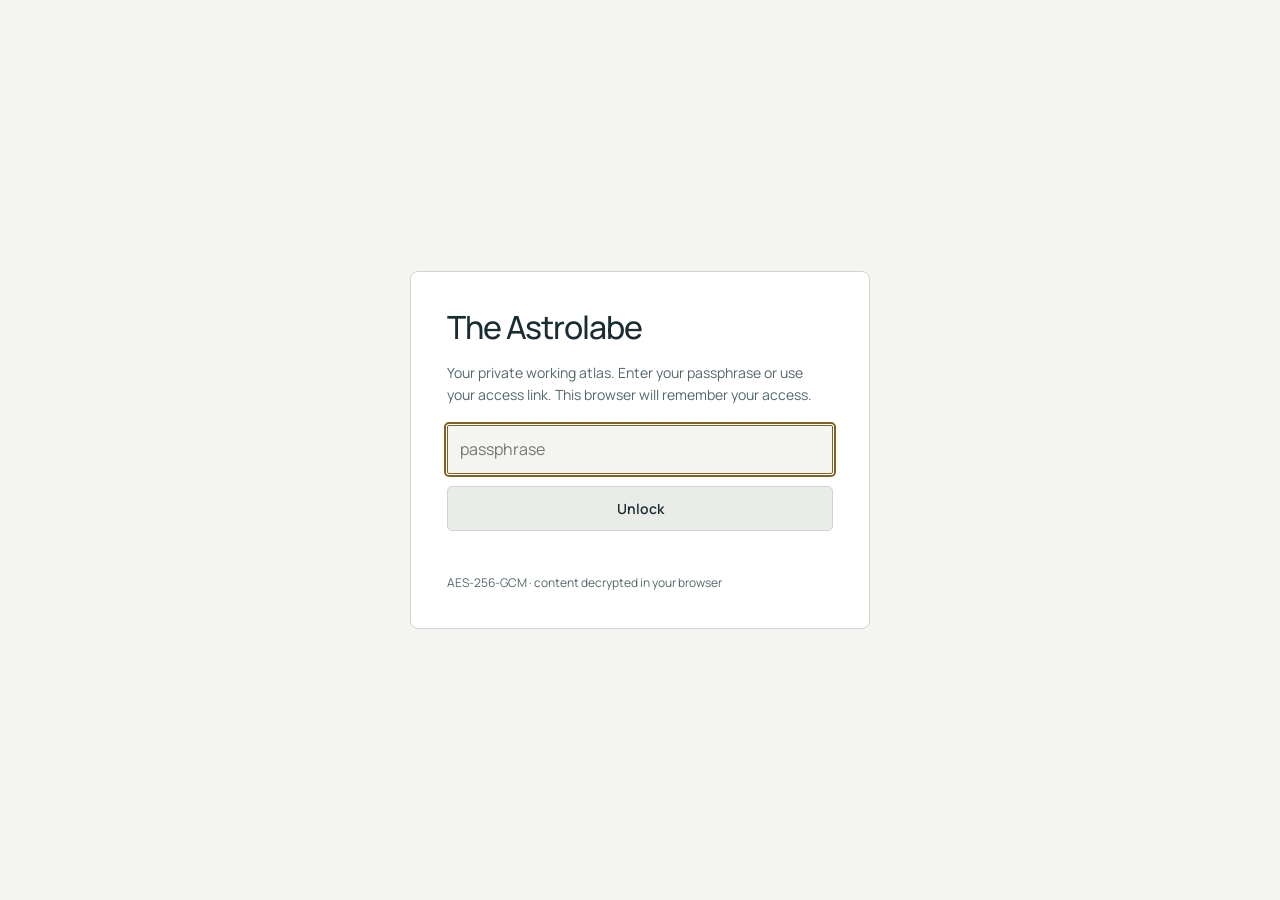
==== commit d1c263ee: "fix: restore preferred pre-observatory visual design (5.0.1)" ====
--- a/index.html
+++ b/index.html
@@ -6,7 +6,7 @@
 <title>The Astrolabe</title>
 <link rel="icon" href="data:image/svg+xml,%3Csvg xmlns='http://www.w3.org/2000/svg' viewBox='0 0 100 100'%3E%3Ctext y='.9em' font-size='90'%3E🧭%3C/text%3E%3C/svg%3E">
 <link rel="preconnect" href="https://fonts.googleapis.com">
-<link rel="stylesheet" href="https://fonts.googleapis.com/css2?family=Cinzel:wght@400;500;600&family=Cormorant+Garamond:ital,wght@0,500;1,500&display=swap">
+<link rel="stylesheet" href="https://fonts.googleapis.com/css2?family=Manrope:wght@400;500;600;700&display=swap">
 <style>
 :root{--bg:#f4f5f1;--ink:#182c32;--muted:#53676b;--line:#ccd5d1;--panel:#fff;--brass:#826222;--brass-soft:#e9ece7;--crit:#b0413a}
 @media (prefers-color-scheme:dark){:root{--bg:#102329;--ink:#e3ede7;--muted:#a5b9bb;--line:#365057;--panel:#162d34;--brass:#ddbd78;--brass-soft:#203a41;--crit:#f49a8e}}
@@ -24,24 +24,10 @@
 .err{color:var(--crit);font-size:13px;min-height:18px;margin-top:10px}
 .foot{margin-top:14px;font-size:12px;color:var(--muted)}
 .shake{animation:sh .35s}@keyframes sh{20%,60%{transform:translateX(-5px)}40%,80%{transform:translateX(5px)}}
-:root{--bg:#0c111c;--ink:#f0e3c5;--muted:#c0b194;--line:#716044;--panel:#151d2a;--brass:#d4b16a;--brass-soft:#272b32;--crit:#eeaa91}
-body{font-family:'Avenir Next',sans-serif;background:radial-gradient(ellipse at 50% 35%,#293245 0%,#101725 48%,#080c13 100%);padding:30px 0}
-.card{position:relative;width:min(460px,90vw);padding:38px;border:1px solid var(--brass);outline:1px solid #716044;outline-offset:7px;border-radius:190px 190px 2px 2px;box-shadow:0 24px 80px #0009,inset 0 0 0 6px #1d2634;text-align:center;background:linear-gradient(155deg,#222d3d,#101721 65%)}
-.gate-seal{display:block;width:108px;height:108px;margin:6px auto 24px;color:var(--brass)}
-.eyebrow{font:10px Cinzel,Georgia,serif;letter-spacing:.19em;margin-bottom:12px;color:var(--brass)}
-h1{font:500 32px/1.2 Cinzel,Georgia,serif;letter-spacing:0;margin-bottom:20px}
-.sub{font:500 20px/1.35 'Cormorant Garamond',Georgia,serif;margin-bottom:25px}
-input{text-align:center;border-radius:0;background:#0c111c;padding:13px}
-button{font:600 13px Cinzel,Georgia,serif;border:1px solid var(--brass);border-radius:0;letter-spacing:.05em;padding:15px}
-button:hover{background:#3b3c36}.foot{font-size:10px;line-height:1.6;border-top:1px solid var(--line);padding-top:18px}
-@media(prefers-reduced-motion:reduce){.shake{animation:none}}
-@media(max-width:380px){.card{padding:28px 24px}h1{font-size:27px}}
 </style>
 </head>
 <body>
 <form class="card" id="gate" autocomplete="off">
-  <svg class="gate-seal" viewBox="0 0 120 120" fill="none" stroke="currentColor" aria-hidden="true"><circle cx="60" cy="60" r="58" stroke-width=".5"/><circle cx="60" cy="60" r="50"/><circle cx="60" cy="60" r="34"/><ellipse cx="60" cy="60" rx="17" ry="34"/><path d="M26 60h68M60 10v16m0 68v16M10 60h16m68 0h16M60 28l8 24 24 8-24 8-8 24-8-24-24-8 24-8z"/></svg>
-  <div class="eyebrow">A personal observatory</div>
   <h1>The <em>Astrolabe</em></h1>
   <p class="sub">Your private working atlas. Enter your passphrase or use your access link. This browser will remember your access.</p>
   <input type="password" id="pass" placeholder="passphrase" aria-label="passphrase" autofocus>
@@ -51,7 +37,7 @@
 </form>
 <script>
 "use strict";
-const BLOB = "4q2zfOT/itkqTUHPyhd7o++lmnHFv9bzNePV5twriRoXzq/zWHNJCoeKHejCpJfvhybjVM+TJ8nYk1x5xxmHF68KII+ihjpKFXl1TOQFTivV/kIYSvIgqSh1ehGyB+EjAvPwGm06VAt7a9sUBgQ4v+Z6+QT24nXd4nrZqPOkN/ttPUsIRSQaTj/jBRPFKnG5Kr3lXUgQ3lki4mujkuPX1uu5/qNtgm/9MmKLlejhIK3MJzHZfE2GOmhmqRhB+YioGuA/jlmgmIfGtZzfZGupVV+NgnwuODDfHYtAwYv7qEhzZsLNC5lZvmGJLISVZsQNa9FFqtLtxyTZs4bwthMZ4RA/adEiwtqwg54T+BtRlDePH3j0EiuvwGKx1GAjQ0fS1rOSH576qWRCbe7zL/sZabU8i5nHZIKjgwIIw/O9kTpNuPuU+Vzh61lnGk9Qm6d75uY1IfyZrdbRPJVt3YBdh3iIWdI4bHR0WGscb9sYcmekBQkGr4mnPFKJtKV/QB7e1ObQdRlfHb3mz5tsQy+V51hzh1dFkKLxHB0rgisInmbGCJjgE2y0bpbS0Fb4za8P7IE93LWsuL6Z4rzq5Y7kxOrUrAEWUhcTPgXH+tP0olWjaXDwFwe9foQHjlJTkgnxl7vG5hLXgrSy9MABtsIwbHCKjfFCAHz/48dEAZKUUMQuCAnlhWqTpZ1oovZsjenMEIrWlCAogfF0rdZS5MGvTg++ev/DqBmoJWhpA/r/v4G/WnYbJEvXfRelUz58edizfFxm9oricWqUpQG2u7YyWV11oavR0/VqiiEQ10Gco4DeYG4Dokzpxq4fB1RcPzpxh79UUPgxx3sHpaOi4+IBldFUha0qaq9gqKxaHOjK/JgoJSFENn+VFSnMM0hJ/VLDYVrokHi0IzsIr3tsxZJb9pr8FwNAHvJVGWkCZjyCe4TYSTLPL8Xrdbs3LpSMkYMx+aSK0TIDqZTA5vWI/+h89o12TLFaeCuo3OG422ANHUcVde8H49WkoIhp72FppYjHxL+1tzXNJ4fMnly6/DiUkNGXS3rmIEVRMrHP1ASi2L8C/[base64]/NfWJBIbHgkECOFAlJRFyXfYgMCXwDRfeHubfOnEhzJZLipS7QUaiQhcvVzfdj0e6BPdLOBOQbSHOLNRhGG2FA54+tyNG8r2bagAdWBY1G50sGYMESGNRMtEI5WT87VLDDGH+q6hJ1h2fFDOpLikKgzW1aeOGvY23rBEHcjDwRH6fLwztBB+o/MBXe1/6NVn0SHs6P3lokYqKpF3yPhKCIF6ODbToG4YvLJO082iw030wNBaB+IpckOaBu+DzwyDx/FG5mbhcGf+6A1s6wgRey1g/P/dG3KLGCPLxbK3FkoKQrhTPxGKXJe1J+HGhPjMw2oe0uoIt499ZAYN4jWAdjzO7yfD9/WyxUBRap16gIeWKceb0OYcgmvnWZYgjePTazFUTHrHV9D8Mhq6K7fe6vdCFFZV9IpB4ruGAL5N319poCUQaqKmqupF7KkD1bcH/hV21zgjVZjVFxnTlDOSyeCXkKe6aqnq0n04oBYovnTRkI5gHI8NnGGuq/hOPWHuAUt2wnRKj7R/oqCXGhXqGMiY+HZug5lOMe6X4CkdplrJ31ku0sSok9mFwtmSDzrZzujiyaiVKXRluZZ55n3wKj0XlQI+Lhpl+iZfQWuCjGE2EI3fVi4NRXX4UsI3mWpy4M4QXhtvcXY7GAHz3qYFspPfh633G+xMdYvKsi/RZIZK2EOh0oPUfeH5C/tUs0WFwoIFYyf4tcRmTYj6bHoxUtf4jC3FViCsfFzS4n1HMBN34YHNePTyQ2hg1bbPKVClU67KOSYayKN7edeDP723RLcuWu/hytJWP7rlv5ozqgxCnWK1qG7UNHx4VAsrrpLIkleAwcXFlOulJaQlYlYqEEmIdJ/vSoqwciVMcMVjnfXhipxIPDw5RJ98hL0IF+yH23Tq4vZKoNzZ/I4/GRmEd6d6o8kej3U6Vl4LJY/qqzXiqeE5UeEBjX+7PjlTMZXKbMgpT4k6wmAejdceNTyYhrG96H5XEGR9MCVtLgTogNBxOxwlLgqpeyF7mWC22EkQvqdBZwsuNpbR3E/vfb5MxWCjb5FX75jvM/SbWCGywQF5txB05PWQ31BBJD5Tm/CqYBgyo0RRhP6Nkc0DJJG3c7F7WYs0vKsLdvRh2edE8q9c+leeoCS9GUoPSC44QxYRauFR+BBfxkeVlLl/uyFdzEdMfSeqSP3kGE5r4JjE8+9ruvAnQwwveWQVIvVDsdR8JqXXa8NjIkGwBK35Yl1sF5PlcSv4IOqT/lkr4juy1lguU2REUrW0QFeWsTD2pUrxPNPfP8gina/JyQ2k/+Wcj2hFb3bpQXHUiHA2T7neOqmq8+589gM9HtboVj/NiQ6S6LjC8R11s+A4ZjSCOvlPK7B2LRunpYJzx7512T1BZ0m5BOkQHr8XE1ntt8flM2o+KaAmgolCFiEq/RVDpNHjfFofJ85usF0x69/IXvGwZo3FZJe5P9+40irEmPYOW3sNru8iPNVs9QmjMps9mRKt8sedh9dS3DogiSu0950vzvyp2GhYb5vwKoL/8P4QwSbrC4if0iNGX9MkxUYQvMrVhimuZUYTKMIZ70i/bw4KwJwOt+/zKlc5R4zqpVCDr0v4VQCsDEwtdQz7Xpm4HhRtuCi1O5Qd5eAgdmLHhy8ONS3gCZUkml55KMkDBCDG5bWhvFSN54finTzXPNEoTPOpCEyLmlUf0xJXi6cn/hiHk2MkAv6qv2SL2ZVhG3oJ1mc9CeiazQixMpkIVf1jVqN58hRj9u9q3nk8h2Qn7C1dR1nmlZbAEODwLgQrf9lFCGqw0h1dmRzfsqZtiFLvUJ7rVxiSDB8pTvbX2De5ZCpFuVLkDi7u6Q8HVOIyV9ZKVEjr/4UIsrr1y4gQC6aVoXUgYndTtcVOUNnQOFOO7ecFW7dUz0QyInQ2gjvh/HnepGE3doqCzQWZDT/[base64]/2VEfmdUpFj/4wCe3xWZVQ4Tba3gtVEE34PBMgx317uAvZXFP8lnTPut9Ft7IVbauM4SbOYKKjA+knj/Zttg//[base64]/GSUMTJrCO+rOGKwYtNlKI4X2+JasrHWi8tDvDuqCV52OXmp/Cb1KYqosiMbFnHr0oKmthH2TKy54SjG11JDsCYMjqaWQvjz3yT8DgUXbSgZ11HiYJJHoqp8P15u4Z8qcQX5TmBv+ZkVe2OZexEiKfnm7cJjhNbswC/Olx/aljGylNytj9Nby09msGl4hNfCeLqqI/dJe+E9uZSLg13nafEiQtQ1au804UYacYKz/dNofClO8ru89LtA9zurAOIMGLBcSApXTHp5TcbNYHUy2xuSdYkKfOyvMDpFaUbEj0nA7vbcMRxhN9EbS6ZdUS0vESXvgULt3kqR1QuddQUizSDW0fdmNiY6SdTydu9tgOaIHWG8U4mA3Xg6kBeYpd9BPYauVVrtv86kW3wsglMm8ltTAa92JYYGBeq0cGVBDrIE6pG/LtkQ9EsFZINVulJkbWyXVr0R2vAmXGo6CSqnXcavmOyrRQxxoEuZ+pzyXuOmdjhLQO09PYOKiuAEWzcf7tjRpQfZy4ic61XvXNLitWMBRbDsjbYNRuofWSQMI4h1CW8xwmCzVGM4PPox4my11wN2cK/TZAqY+UCWRnqvEHmL9G4wUmQh7PyfZYYy3IplAgLpC/HXDT9N52cZUxEYmq7GBHeRvlYBZXJNbEaMfbA/xNuBWB9vBtJUSM2UUtYBnQbfHnZj/v5I3V8Q89udeYIBhLaoadgY+xX2ZCoYTGrzYmGMjN4MbUPmerwQk0NZjtnHCz8QPKJlVqn/Lyx3CEUzsCX27TgjezfBsF4j1w4hsBPXSQxWGXUzoVkjKfIOinfYejEmP/iLeT3EZoH5hNjUMJqDkmq++KjZUiuEV1jBY83IR2hDwJ78GqXc8qDegCAW0GOfrGmv5Fv4Nuo49AUbycJepZNSVIrlYUTe/0tRx4T9q0n+Sb/I7opxY2PrVRNqOISejDRveHaLEBxrrwGnQ6GxS4qZsWFAgcifntDI/MLKkMlygsacmxgGf9o1WdGrOuj5cPglEYWTMbQrqXo0PkxWOVEAfMv2uQDO2xpQXH2eYk/GQqm7Rvspb+ZfVxt+nQzW8B9LuX4pxO7HNrOD1Ci0P7eC2E+NekT5EAngDlMJ/2IfYTE7PyUv7mF9yDWkAIdBMTc+0t5xtpqTqriMe9MAsyF53XZ83UAncmXxzx5MnAY3kwxHdXcYBO8JMJn5NMyyJ+JgkLC57Ma1hqSRb1hoXTdUxtnj7yzkalEFXX/PF3At31FqywZ1fTBukrE2XEtd0vmzq31s9mi/0C7vutP5x47t7s1XI5sV3ovB9mtNMMarkXWLpFYAiwBGAd+Ljn0IuH4P8j4EVtEqtv6yKH/CKJL3ArbFdWwP4RgDVHJ7nxAmSRitS9Gt4mnFPHEooKj9Vj2RKXTrRlFvT6J+fhGOj2HIGlXMdoEu9JehlBQvLNMQEfeRT0Tck/Otc1BmNLzPviDo6ARGYqhaMlg4lZgPi2tBxZeZ0NRwnPZYKUWmja8tayotb1V7iiBlapBj7af0I5ugj/T6TngME9ACryo5Y8baMM7+3MqZuM0jF9dOhbScocgQaVPUyXFETk2CKa4bIsesT9E3rt7Mzuboh9NlXgkdJ+afNVgFITWMucQkRsVNSq5eHrtxS7k5ETbRDUxwEFIVPnKiwm1xR+QWVDRm2NB+uMpyy5gTrK3OOrh/y4QXyULP00JxjGsH0xh2ZyTyP+yzeIiNQBWWi1qQabdwio9xfYCsYd42oMTXQu86mlwoxJyGX1BX6xv6Uyja4cx0akBixRePd1HJaaZO/ABcfE08Wcod4vmw4E3yBB84bHvki6sli6eJm3Qm/3jwHTLwu9CcX72IXcriPNtmdOfa+vRdgMg2cA2wCEynuLfFYGlxD+YorLfFX5P9nojUhE0hcAixZ4vcY0Xzh5godsBda9PocoN5sh3XPT9jqWFvVfYY6s+E+tJRWhxFCeHpT0nIMyYp/nR9zzc7XRIDChdVECEQILnDZoIBtCpZxza8RDFduOxqkx8nMfOmnyyEPj3CvRRFLh0rGyz3unz5qGb27++ui2surK12874OYmjlhd98bttAWVqE9yApzmKcFmjfMZ3wvySPtpCbAwUNtXO6lm/n2SKcJUawmx/4X8o7A7Y28jzwSuH5isRZcwROC43OD1f0E60DloDxQPVfqxOcS1VE3EvuSaL1Mj3z7/15agB9fLIlxKGPb9a7O8fRPWuWh8QU/uTWkvTtaGhA8SVuySCYvadqZ78PTjGm220tDj6orxckK5ZPBD4KyiP4nZC1HbZzO1JzBGKfWu3jQI8xtanPz7A0atJia1i31YNIYxoBL5TgSu2l7opTJYMnSMFfnX4i06/VTXCgQ6gh6YZwKrd/CE3Q4Ls47FSymDtNil+JR7rtFPhb+o0TjHm3LELj9+X76FAfM5qHJ+mEQEeThoo74pSW9f15qX0bQTYL6FDyiJevFLFVBIm7JUvbFQ3M/oXmjumdpBW0Ax2ff/I/s6SPndyTBtLIDsXhcWOqEPcWIf9G0bpC84W+EG9ToHfFUkBa7EL7gYj01U/7ytsr9Pn9BobCfDGDSNfZC2/C6Hb+XRK6vKSadCP3sjr9nS26jfetiWnBHy+FBmKJlizyzEo82Axn4NIvMxwiWOfS6bDgId8cmIilcRo0wncbPsD983RyJuyMFDP/r/2guFg5trd8pY5ddmzlbW1ErDTd9fBLkrR5VPWqGpsidozF5tvHyxtP1arPgjwq/4siQNQHwoOYHqN9mumJdEh5A0/v2PGSELISg/ALwTzInSwfo/DTKuzCk0ePq1rF2rBOo6pXqp95cESXzfwJ1rygxQlCyaafOCEZbsgXxR1bdUWJRXicJDpKvddgBZh2Y1ZPDrzb8tfIPbD+pR5KIscd45UHUsTOqrkLuIVd88CVULce0pO5/Zvzn9G1vTJjRTKSr+LRfPI1DLKRnEmHqHcr5SV7lAu0pZlT0VkgiJnoepHNQfCK6XY736g5vV3Yf/EwpuKDuG3ceNIVhClL0weeoDZEa+IWmTaPZU0lPbZIwMvfjUdEinfj4vL4X0JJHLo0VvtE2eSd5ShsTDBUfiXa9imTGrNfz2uSc4DcPmvHVJ7y0JBZZN43tfNI5VPnHP3vV7BKEE4kcL7u99MBxLpWjE8eWYjwwvs5aw+xudGgv44Wv9EJL/pUPQaOsOarddedigImtpXq7tSwz6M64ZVYREWQEemscJioY+W8Jwukz97/HyARaHDVFCg6c8nUWecTR27on3zBDVFSdkpVlt81H8N/wHpUCA2wq3slyw8XcFOF9WhhGUFgweYLZzvuAGbBvsUJKnUPLYWyQFWpnnUCB7AqxHrz1FU7ph0wz1L33MrGGMj4S2oFTVKy5F/WMdtz1JBnXjFKPwHgQqRGHu3FMw3C/QBiBFm1hj2nYk0Uk0ttBQrKmgiarRPtpwKZUZHf4nomk9a00fXJdwtlyb/5hgIr+1DpNzRau6e7kuVPALrZ/Nn/QVL6W9f2rFBZWOIil36gB8ZEujRkj8Em1oImAAlxrl+9TvFBOmat7pYawrkeyzFLR45Pq3O6ntVq/iVjhNVzs1hCJVAGp66JGk9Xd1I0lwNYX09JVIJJanVc4YuS4YDopBRDWS+GffN44AGCPJczSWZXddQ7nNRvZwXFax75ob/zRNOt/[base64]/yQaHf/Zjd2yiz08JuyzRlidfZvI4aqJ4NYYUOCkx49Yc5uxpDxN57bie8xjxKUmNj44O3O6liLHCw0XTVEt4N70ztYXVcGD+DjC6mpGubSV7PFQB/3Y5nT5Ro4Jfjs35h0y/AJAa3m9xbo3Kts/i2Ezi/bqFoRhNYMbUGP5S93/s6TK2rCqbJbzlISe1pG09dqRLZVZWyeafQEDGm8X6X/Vj9gXTBQA4vrUuQPgu96rwNe644Z+A00zvu4+N+e8dMvjhd8u2BNuc6qktMRKwFcD9HYnO13Me3QPTjobQ/UhATSgJu697atPFQgnost8Uxr+rsdP+kVdQLIC8fESPOwyWNGUh8r5R9dwqL3/HyeaCbB8YfWdaRZj56IJvbmgUoV2osWYFb6P0Tvi/NA14dkEBADdy5mmystYtBUnF+oGI9s6ZFJphbMPxN7Ttv0T/nC/WspBzsqc2rqEycEYwItR1ufTWNjxHIV52bT+jv5A8Vyu5f8JaA/ljx78YtHVMdAl/8v+gVNlqtk0q+2qAd96NTA0/Dc51eEaA7+k1WdgyfH+PABZBqWhUqWIDgfYapLu2Vo0gA6phd8Vi0mQiAD8/4bmM9e8nsyzRNC0nlc3RPZ0nBHlbwLlOK8O9PlJsn+a9esEXtf+FXSPEBmkeJ2Yb0B3nOZSn2/lcgclxQ/NpEcRD1Ct/+h5fnpwSBd4OEN11RyUHd37uS/3F+8G4M12I+QPQBRkLVMRgYu3TGmxMHAfNOSvRPNmxxUopmX4q0166YjbsbatCdgArVi1EUi3btJ/8iyrdw+Wqq3L5gC/1eb7Cl86Ce6LBgcqOzCqYv6rqcE0pGIMPv9H6YA+1s3y0BV8FZQt6lpvNngWe5coT0CvZ2By6wvE28aoyhvHjTBVrPukzYiB67eY+RMWygj2GaEw9wVUQBjpoJE5o1Gckve7RMusK4Tjp8g04YNw9qmP5hm9JTuvgZLIHNNfZ/nkdyDBPCkB/[base64]/MXRs9awuVVVWFFJlUjgZFOXQ1mA5UMnUK2FapDBf04sioDybRDihiwtLa+0A6er57oN0pBhZ7sMC87XD7tz6+uWx8h6JWDTIyJV6ylw8v2PeYeOIw4uEHmFNf7Ph+yfG1PtejnC/tIV6WsuLIqm/Y5rCQq+ixmDo3g6gl/kSDewkZx16qZOc52I2tzPyCB9wn8rCf/OFUMwmbMZD2cMuZlCW2sm9jyR/n0NyZj5EQAAujMlLTDJMIhRog3bQsPv5vXaFXMnUcKlyoWwukWR6ZMOQq7BoD602x5e0vShknfUYDO9IqafXO+FWpykFqEPuh4qolGYr/WRwqoJLBEhtMrludp3Ose+SC1GLfd2REgr6WkpabmWAg6USpaKHG/LVDu5ueVcAZH+baW45qL+mrmK+afWprXRZ/dloz+c1LxfTgQnBsCNhO0a1sgU/PHHTHMk7k15LdW4RxfsJVn1MSTd6jRJPRhSnvsxA3c6vh3RXwFYwGuIm9ySfWokIWe7/Rbs/RbbOPS3B1PXqOH+w/yaNQxfDMmzz9ATTK5ECE69tbZ30m0qyEAx5RrQFpYWq6KgGIpCfK03FrGa+BX4kAv7KtzPvvhKHabDbBT0Cnm0NJMEOHqTByiEMB94JK4r8blQYcmcD2QB9ky+3ADJyUGtK6xDhm126Z5wxMR8awKfXU6r7g2Z1zr/[base64]/GLdOmCn7OMsgaZhD8k0j56dfQHKloCqL8/YgCUVMV4mW0hwxx5i2Fhe2y2V5BBUYgSe5MGANbkqIWNR+av+MHoUfuUVpp5FFfUn3FXryzzXyVA4kF2sN9iDMAKzrxC5uLYo91j5b+ixkMm0yQBbYUnpOvJrCyAlgb5MiGZqlkdKdDtD1jXnO5j0TuUjWqIIxo5ZbtRdH/LQQ61beK3JiTWF3TfbCNhAOYYs0V9TgVYQ/2E49K+ULDZXz759Ro4XzioLxOMph1SihhtjDv/NKgyZc+9RwZeiSSafKJEHw2egQzpJcM8AA5s4UZGBfv5b5MmbdmyI8b/96TJYEDwE9xj5SMg0uJgWf5lvM/k2ajiG50P4TaAQRQPqkUwJhw4Mkh/yG1eMh0X5i8txtqLG+B6f5Ycf7tis05NBJ/cRgU2jd75c0q241A7yOIYdUJ0YIVLmZSUPwmuzgZJnD2Fh6ACWq/Bo5+rVe2U/GMbVOjEd6i5QzsMQjoq9cs5h0G4JVQpDMQVKKbG9LZWScglfBS75qKcS8UezNkblvK4gzoWkUo6Ch7RArwXy9qnmL3RaZ5J1bNnWF0V5/qGfJ30+YWnYTNeInc0WuR36dR1YqH+XI3hqhM5j3lw/TS3ZNFFn8yqBgc3i9ApZOpOFyjWhX2iN7Te28/VJr/9K+HinvvKs58SACJ7f+Au2bwbtIVMNsiZ6qfHPfBEFLtmdYoLUXDvbczZTNKiLZBVOmLyIEKOX4HCwg2M4fxD8sBv94WZVNlqadWe/O4nqCMmlgRuRTU1c+uK5MmaAL3TsuA43opEML2+TiSNMFl3+C84Cep4IQp5sosdP1cGYLBGtYndPLZ7fJ6rz6GAbJzdFSssuCiQm4rCLmyNJcCZgp4LTD3rSZHF51va7c+2331oBwdhLfFgTLTUSylIuuuBLOHCyrujYtSDVhn/2sWGu9IPCwEkaXCK8txxaeGBacFCZecynYNZK8MgbJQeHRBBnOKGRzUplwDHa/OeBfCsLXAciCQD7lHPjEjsJnTXPxSKqAFHer7CvxcqInfcmLPJbggU2v/p61R9v/[base64]/PUqd4YLuiaogJ5JQTYAxMJJaabny0HMyuaxLVoQ0233skrWqGzuxjq1H9u1bc92Fw5T8JqWZkLQeLwY5RCLB7bhCvWmOMfsDyu3/PISrbK+k6JL8j/ww/Mjp5DN+xOLN9V1YNcUagG86UyhOxa42T3Oi73uHReuPNMMkY2D6xdfqMxfeX122tKC4145WOTwF0Nz5aqDElokAzlqft1A9gDcCF8OrWgLmAEOxEfzBIMwRjkBAUrkKWpyU6tgKGNGAFFRsgNEwE9E34OuiBvkhEG9qKDVQfg4E/Qv3xPuvBfm6KLrZlPzs3QIsEq+soMF7HsYf6TRGgnIiwEESbPIDftdPXXgnh5MHt3dvbUM13ONQobQ0s1WEWtsyJ2/NrOQBqqkG8541daIGyMfu2QuhGgVssRWuQ3kI+dfE8z4+s0Q64tLWtCkGZfTH70vU5BcSwfJVOSsdN4zBl/[base64]/g+2+8EUJYnRuKttpN3E32AxBTIz2VLX2Jw74r9k11MIIXpJVjEmcO0REm/SsOy0S17Q8FRWQ1MuJ4aOwDErTQhThzs8KqJhN9ys2yps3iELDUDU/AgiH9p15eMrjH/rCkY8q1PaR03TwNjdj0ileUPGqjcwMoNiApWErt8ssSIJ4b0j4bftZb/Xu6Yw4YLZE2PPmAjHlILwMiC//vks+9+uzMbnk+DSLmAtuvpqd7yLXelYf3r0AZ/413OUIjf94M0yuYB0G/j0mQH1xXNLKFtHP0dcJy8zTEWGWe4myLd8evhCCYkJBqUyvBkOobHnlSyBg2jbyqA56JvHnrNeXc4tfTamtJtwjyGEwCqSDrRsUdhpb+FvCOR2BA1v2H1MY7nKd1g+N2UgX7DcWHu4SvKX9EZuxGnPtSg9X0StkDk+5h0mqO6ggLpjjo5imac8/Nbnz0NPEJvJHQ4bxuhM0XfuxnDGSHV3akw+E942i0rW3g+1VaAuj/8EHXccctQ6ogeMDPc+NeslX71Kdjfgli1YaA1G/qzxQizCghn0ol97WW4OOzW/TSCOfyqdDhixq901hNkKNKP1Lsw5wCERrkkDxSs4M5YJTWfFonrFWWjIDfHOMsqh4//jym1HoLCFBPAofYckPoInWRhc4lvQSkevwo1x/sQYr4odA85YERodwQH2KELf7yYQhNT9wld4sIZS3EkrdyzN6tjf/BxeizzPUhx2W0HfeCMib/uzj/5VZaoytlceQsjleiE4VBvqB//WdTt4E0vJIwx5YpxSNwQUnXjQwhwzhNazaXAnKfYffmrJURX9Ge9NmrGYaQtm5Bp/jfyAvlQ69DMOAvmhbw9bi0Mvx8gaM0DEiIL6I+j9AH9hsEa561nvvFtguZnjVqqkx2Qa4bdqdpJI2qyEHj3Sn6qfusPqkXhbFmN/LhtssekmKRXIHAbVXT/u7BiEcNqiixmFkL4XJSR/7OobEqxo5E+4GqmVnY2Ig5qKceoNOtiGjKNuWyXzcvAfj6BVGbJCy2KdKb4Y2obYuuR/PmeaYkaFj6638dMBz1o+DKSLVOO/[base64]/oDf0ESayj8qlOmbKU2kEjYEK9AKI5OVi7jP0KfTDS6pSS75tPfuJQbG+L8OZv0tBtKiw82swHsDKDX8T6+NWI4JUJkYIdqXluy+yV1S/50PcAEtLB/FAxB0r+nCxkrgIsetLBFNRE9ip+hQIeEeaPIFVLNRj96aD7UH65krHTE3B+EwYartSejBpuHaaQoXJDF5jWhKxpWegDIx3yzBZI8K3+ZICASHTo9IuTBHc9LhpjkS2fDGsL7+t1s/8yaBwGqNwUXA/sdDtIxDwK6sqsaBdz3wl9Z2TY41sWwVwKZNufen+BqVGRlwJ4sqTJ8IsFyeHET+kQgGd/QheagVgORJ5ukjuArn4G6zHERCphmkQalM0UjjrLCx2BQFGNoAoaLpee72xBCBTUtQT0bKlJPem3Rk1fZqODeguKIMAwyUHw2ObHdbpgiL6AweLTRIVd6EGWhLuLeRpy/zk3oRhSTPmyrUsOSU3JsHJob4QfdIMXNZnBwdJ3ScAYpdSUHGQNigbw3m/N7iDt3FROHio4ExrE3WAMCUXUw0RwCV9D44vvNVH2n9++NuzQ79jVFpPOV8j4l7iAOk3qQKK9xd9kU4lh1B60dwqAgXnZ4WF53CvetICMGZOpQC2GuHZnl8kBaaTyPbIXqMwXf7R1n/dSm+u2KmLcJ2BmOO/7omXEcLPAzt8mR4jwWG3jq1M9Q5ZnqkStudEUS7/R9KJtMJrBLco8ncG9vhWmZod/PVXA5S14Kn19TrMQS7ykr5gBpBgVFGmTDoFhE1stYqXtnUal0N+XpWSdmdESVT5JCJVZteGlOGujisP8zwzhuGT8Pv3F/Y9Mblz0WZy1hExLVJwrOLXCNnyWFH99bL8GcuG9UxRkv1fHB8XJiF9c5w8KAPYhZQOL0T6CDKPEamYA/Q6XnmlU5WEbcc6or3lLjzfrZAvdYssr//HcnIIsMDr9BDBfreyyhuU/K3OWCzjhKUhh0gPOYBlV07ep+qpeUb7xW5VDcjTFnZIvFYl2MV0of9R9jMQNxlb5+4dly8cF+6yZ9IQHXafzvROJ5vsQRvKmjM7PzpWLP2a+fhNf2C14d518/jJJCNnIoYdcNcAqxvRJYMatnbCWHVDeeAvqdpQERjXlpsad5kUhkkKQgS2+FhiXNRWB/U18Ale3iJdA3Z70pHQBG64ZQ1NiGeAI19jgGygnVS9Y3CfnQlfyBULJTyZQVtoA71MAgcPg3B9z81RFX7UaK/qCf9lpFirDVy1ER1p8hWwm0nwrR2604YPZFojdt+e9saK803RD2fxLAP0EE7FRsu7yDd6XIN+84wN/Laxp3C7WHZsr18xU5Kt+NN0VpHeQRTQCqueIPemHi2NIGxuz028+G/gjEXtQDll+M5YIsaJca5HZUWlnPAqz+Ouc5bDAeKCOBjSWsc9ObyBRtsLHf3FP/[base64]/gBR3lrb7GkrFtUS9EU0KP5Gx3SuB8P+KZB4i6bVM/yQurr5ri14BehPonLFT7C3OKt7rc/R0QdRTm3JDbia/hZeTIa8ITN8TOZgTt/wYtg0Bo70YuFWMTElda0mIQjgucf1N0Mv52BuuYuGIhagDbUzYmt4yDnlmM0GHgCumvf3EE2tVgY3xtI3FV3fEi0hSPABvlv8smbWL/rcJx9mbhEWja4na/LG9YggP3X465bA4owfGDuOblEPts3DoVdLDmRpFaeppbQoLw9h+D7lZwcd8AyFHqeM64wvmvxLBe6APdkjelGUHWLhZiLGmjur9tR68Z/Q2VlCMbh9xiUEzVIbrMkkGFAmJDMgdmp8DI0+1UvjLzh2HNPxhAoI8r7C2U9lr0ytguxN4Cl/[base64]/QsUg4b9Qg47/1dvV45O2PkNWldFRQqI8B5toRarq1SV87ePSrPiWmfnbWRKXk42huanxprytGjd6hA3qdcd1iLRyfOya2XPBM9JwnPi6KckksiP66LbmcltADXhDC7m7jKUvgdJI3ZFMgr53K8pTucv3XtjTuphEhw34zjVKKglA8v4tJq+rcFSuva45RA782UM9aR836JcoyN7oGl3//VKzAD6iiC8mu2GDl8rFnKmg42XVAktlE++/[base64]/ZC3ajX6Grv8QCv17TfvNWqePVzgF774cth3IM6SJLe0TK4CmAX9AZ9rqf55a7EQRwqJVTT8UP2GDWFe4g5V1LfkDwJOoL14QbLNGsaqNoeLyapnSr0YnAg3dhZc31k8MqDwFUjUFP4SYZpGY865MXzYpIJkh95ZjNRuCdA9me19HWDncvSdK66/E51eEKzibyoVh6fOe4DF5A+cSfMQoieBivVF++x6TkgGwmjX9ms6Mqxgx78y5mwc1Rk8RBEavHb3juXNRVhjAuqMidamY/bgGOQ0uhpQfpPD7FzXGG5NDXcaMloVjB9yHE9s+tN/1tQIJxnzIlbYBRispX6kp9yPm1WM57BPV6gVguoR2wfvG5CTSvSzlU0HS4XvesZAN/9xt1Y82NiZmKKOR36ozZ2a3MdSm3GDbiKLT9U7BYbxr0dxtA5rzuR0WP5GJZ/g7jVNm05k9K7ugqEO2npPg/[base64]/[base64]/pfQ8MGlOItAnAfAsP5P5NxOv51AB4+TpFNdvSkAe/OGR+64CEwQOubrcMIM/xVlelR97w1Amn3Ke0xCRqQpThHBmkGPERLxOOLeh1BXreiLhhuQA9vmJxAJbjT7i4vj4yBfETQv4Aa82ZbnwwUi7jJ9itbv6SdxMLLz1QAlm/xwsNNF0wN8BbdCum33cLp06Vck/GJbTgdwXLXHk5UeQH5rSbXEfLcqhWfiUozAaz9s2XQSE/DxoGxlKcfwvXjzwfTW5ZBKXcqwCuds8cYCK04JX24nAFrzm9jUAb2Vr8OgQ/[base64]/CypVfJcMNVj5jTqCEdSLa0bzT9Pp6EHMxogWT6Mn7WF43PNQsCZml9kdQMvcsE2sI90P0KESYaI4wZoouUWsgoqy1sutlzd9qjjdUCUnSFZoXpHKsyuUg4lLQo+2zovsYDon/zCuJuOPzvjilzxPNwXuCWeUSQ4LxFqalvDqpQjKiQde/3r7FPaazYjWRXA5h5hhOeel+DO4hkIt/67q7D9/k/5XKHs/MWjFK3xYqqTznnCMQtwbqLFv22751tRbaWKk3nwlTSeWzzMYCXThKSzBBW4/W5U6qR42YiSsjpth7VcqEeVP3Bc6+1/FFUsnaA5BP0Gu7fRhzlYubmRq3YBWeXk9ZscJKrTx6/[base64]/iS6/TSTENACG7nhFDJTkYLc+C4h2INjVIODs10/aKhBjzn0f6vJGjMCMB25oyzvfTt4ou2RNCyd6q65g/x8lYsuELgviVYEP+0Hy00cF7F43ULIIpAc2tcUUjRJbti7nuIy8Jq/lZd88sZWNS5uCrgc9HvZW/vIkVkUBwQWNmZNaiOid3zMkhcNRyrWROQRljfizCJbf2Q9HOAq29khkUmiPN6ZUugix6bDtcudSIkZHgOdLHsUS2gYupcdh5n5chn+74LXBE30LXTniIx/WGET+AzwT2+PFbsyvLITr9kj8DlH8Lt6AWNtS/OSac48LDSXSX+MqPwYNf2+HMNQ5fTPwhlj+1lP5VsmUfiDvvkokZWoLVpL6U7yMuBj2QtU17i5RCpogliYCnv9KOkmeSOBkc9leBiuebfRLc52Wr7gW1Zi8xT3XXlaPqDYcoFStNeprqm7ob3nPkWdVfPDyfMzgmI4hkN3Ncx+ZpIME2LhStGSrvtmju7K4dGVAe/TF1paS6+a0lAT7HBkh8MJD0cNVE4ss46XtTFyqCRlDEkjsOiIY6uh831vUggxX8/4RigsMzEDlsXWRfq7rQbw5WQofYa83Iz9X6l3hhPKl9t7ll3omqg0aoknpC0Kzz7mQ4MdCSQJWWK52RPSYpoRyBF8JBQQKmfAM3bbycHeY9do4+g1VnE68zNR4dim6AikWDdmDfKr62J29cyUkdMVQef3xFBdK//PcEari7cSpiD+D3/wFj0INSPq9tf9RgLXouVoaEGO29mRgWSVyEexBreufe9fP3+LV3HhyZ53pYQxv6Dm+JK9HWI+eQLfxPY+G3Fj4qfgQPhHpnOqygqYYeyFDyw1kHnDuoMlTeXwZKMoSHsKTLrl8HLwLtj/XPMXqzqmys//ih8BAfq73c4rWYk+/lU2UUphfq8FgHggjaYxtlo+kLVLFvOjntDtlATKxmXWBAANm9FdFSs1JJXJFnuknxJB+cvOVGgldKhI5+iovEIglEcCqqrViSr7hRYc5ixVm3wxMFNTa0cI9SaU92pG3Cz0m83hHkTQNuGL+8V7drvRqE4iY5obHPSCjVLy1R/in8Qk8LEXTnnulS5ZCav6VWzVWao1B/P1RJEnklrDb6snRbVa+oAUZIX5XNmS+ORzlnBP83sZm3pxsH4wXPy7KWWQrGpSV5uVEoBhtQfYYQSUhscRuXjyIAv0MAe2P857tom4z8cv3QwT4y7O3OphZ76ZoDLs5ZSzMHfe+K/j3fDYd7McQVnyc7puKnO4Elwqwnk392+S295NW3COI5ev2Kz7+Hk3JDfUNpBEHTAupcM6uQzBCJgBUoIfwensSJgL6beaiJmTSCuifqmcKHZZUce/epkNVVls0KhlNsdkzNxJePOUiBnMdZmz5xJK9it+OQoQsz2AgWXXx4uTYqs4uNQ5A8+xX0E3x9BHzz5pBAGYMJz7sS5/1yRN9Ebc+S8yiTJ9fOUa24C8J358DS/Q32JavkOO/[base64]/trtHOzBFatVsy04o6m0VQBBeH7UzZ4SHq70ciOsXU8uzDLh19Dm9cnvK/[base64]/AjiDgJEyPX5OU624DR5VtlkwxEocw97A7yAjfw4DE1hgIxJhi7Fi8cEqfTcCUsVyLy9AJPTZy9sr0llaUNsB0CXAHKeDPDAO1HGC/epEFEsnxjMzPi9UjOqIlk3auwT/wEYzr82bkf1sGa17SzEySdZqJgEH2uQrNZBfqCfUWXlDl5vqMzoNP7QK7AvsHOHFTYS9EABUNmfCppz6tEPZnQUFy47qi0PWdGsenYvU075OG+CEPDft/H9T1m9LX27ToLvDtWaSmAaxxHi/IkJiTJsUq2gW2wls198OxxXGleaa37znmt5O8/5JRw6mB57pjl8h2P2luv2GTriF1IAQxhSFIhBPyTVg5HW4o4CpRqTfeWKoKHM24OM5L9Uy647dNCfG6rgkr/XDX5VTcrshnx21e0+g5IeP/EgsbVSB23SDn8yZmIH+rsLIFlIzQKczvdQYnQY5VzX3CYTYuBY+xb0xPfVywCqxP9NxGvpE/qWYh9FkJTK8Fll+1WzrBG/uTJn3lT4bovEvVsU5nPf4c3Cj0iQUZrt5gzdz8YSzsqeGlv+4PZ9vfVcnEw+hYl3Jgld8sZHiG9shrgncy2aL9zJ1q8I5k3EEnKrmRzSxMw4iMom8Y1Qo2FZhk2dve7V3y0c/Y1eXAyR2Fq2b1ydMxJt/2lB9QFICTvhRHsPaO0iBMtyr/rP2jcaDf0gw5ESX97zAAMzWyKEQImCuF4/sbJQAug36anvwzAqlvOCC0VEVbISlfbnT91aoyPa5DEVXpKQCnIEPJMk+Zu0Jq1Jsl22t+CBy2l5fDJsXrpbHKZEH4JGAdcZv8FjKnZJtO2mai1tQTLVTkQVYun/URF1KO5NMZZIzI0JKQBtwgUjxW+cuLZAThLXhTH9URBE5YzeINoneDlI4wXonwUNNLC9MYrsISxc2RZqHhcZ3976vnuUNqf6Y9yd6uH3Xttq6dedNkUdmcOMJFDntLS2KySE/nZTRmWRiorfHhvmIVtsUdSR8MvovqxVz6lpGJ8fFYL2XZPzi9XWkxpzXaBRRolWXMRkma4HF4CWGuDPfzYl4o+NiIqhyNezBCZZS6DBaAKHXUyyKHlYEotjNvO85hXY6/2m5VdkCCa3WHptvlkDOmlz+dHIRpWfyuwJJfWspZbFzYUyFMEdVB6qRD2EFte/OddooGAHBp+ivBoYDVDqIFXE/mY4k5BYBOxuTOqPJIJiWzEaPbfu9UhjoFK2HPokg/Z4kV01T8P3+BkY3U4/GTUWbWOsQ4OAAtUpevSTpgWizkQ4TAj47uH4v63WGSS58pWmnCJ9tMQ2jv08B50tm1/N+hZgBrEexjIYm4FCxs0UAh8AocsOXmUO2F5Dh/[base64]/5a2uMB8AlqxL39xDeUHILxEeV1yzAZAcE0BLZIdnZyyQjj9SzpJnNEz9bYrzQk4WxzpxhBIcgNphtPGleuPAV3guJnaD2k3U7I0rCuvHk/ZiDvhg/6PUgqeFBCqCiFOX80tCuBfCJJePRqYPn1UU7Rx7kOMeZnwSl310oXcEDsl/l6A/CuHKh2aBe2/telKObJnmMLJCl+yJmo8cHS0f8AYzVXEKTVji+bwPkmOMVYffK+zsXMMgGiF5c+ZZvYoP5Og5x4v3UhvBw0VFGyDPxumhGnh0iUGNwcJKojTQp7QdXfhxifHoouK9S/OnhjlAu/+DwG2CEQV96VHl8sTkKnnAwzxhF3XABXHRd1Ht5DOxOT8UhA38k8kBEwZhr7c4zlCOSA1PZmdC3vCkmmSsJmK7rzFWTTmcxKOC9PVCRZjLpIA2NjeRYrOvNZ23MlnwqT/1rpCvlw6QyCy6tLKSBR8cWJ2BibPPN1PRoqO6lgY1YMFbr4nH8QoB61jdjXcw5OVkWWBjNeVPfLL5R/bzcz+CBNGGpdQeusgXkawCGja+N4bNs9ljxOML7JHwUtdANiiZ3pBtiJF2tMnYpo+aRD0PCcmm2GBX3vVgxP5CKrSPyZFRk+rGD8ObHmR8xkp3ZliGX7bQ+LCBKZ2X+MrCfjW5+nnsOXeA5pz+CfBLSATQd92CW39N6bKuN3rpZ/DX/rj5Kwo5hhRNfN2+80Tj4NoE5egx2GXTEET73orsq5wxjsAXlu1tKM+XR67T3U0mHujelbn5KFjP83iVoDj/0Bd7pmQxkdIkxAIZiv4yqlkXSg7naYUhJXr7HgJTSmk/xbymcY3hnALjM6gHmDfkwQWZ0VtWpRRFO0r/hAdkIR9K6gCDktFGFUIpQniothUmw3j97DYtmXtJZgBAKjbK6Ybl5DcmnT3HIPr2vSNxe1prk+BbI+1I4Yu4/f7pYcXteCEjE4m9FF/UZYW3rif4+rMFVvEcpIkmmy8O6xPZhhyerLq5jIxd5JRv+ryxA0eSMwMm7wYItT8bg/TF0nyZEDJYW5Zbj1Jizn13ZM62b+VaOhYDP6lnUIsutXgEY/GSUu8CYX4FoZR2m8u77/eRGoZKgTw+nH9w356r3uE//ADEZuFenx5ynqcGVfH2ephm6FRQVZ71JIU4BHDcftRO4fJ/vPFWl4gfKI/m3emw43EliHNfNFeNHwdXUzI/juoRNphsgfj1GOwz4DtoAOIcfZPboFBAPg9N9DbBcmngh+JsVKLoeoHH7+2iK1pdO8lqdOyydouK9h0dII6oTpR80GmePmq1jGY8QccviPPSzwuinMgrHn1u5D8U8B6GvUzbv7pbiFwr8yHv6v1qiUqDpB+OSDgQMeM+YwAd2c1/292TN8aSree6glGEFCCtrjIckbzekLD56e/QMPC+vIFa/xxLRuleWS45TzDlscydw8B03baSCCEK1UTP5pyQbDyxQQEtJX87i2ByrSr38homiEl+4TqgSK428UOZEyhLmh885cFEOp03vCrtoRvoj6vB9sy+QxDvsD/Oj5N9TdgN2o0KQ4vyRoeJzBMfRbuyffdPIab2scZOyJ7E3B9zpAK6FUfSgxirBCwQIqa77bo29O7qbEGpzpHcYLeoGBur+1fn6YyNewX3zOCjgeUNBXB3L1Tcp30xTQvRqeCBFeZ6SkIhY9d/[base64]/yN/2DZWDSAsmr0Spj/7sNvW9AjOMnVUQto43daKDGnlgPv+H/ux6iomi77P1E+9Vof1RlF2/[base64]/i55GhbW4E1DS1LKieTqb1ZDu71QOywKT/hcySODpY+mx8eFeMQ7bl3FFNTDKSWRaI26/[base64]/ljh9ywBpIbMd+wxCxKnHwMGsl+ehJRWccol7CKPQVW1vBhxiZ/[base64]/nqf7akgfwl2FNdG1Ae6t5OCtO7Um+gAYGCkLWJ9oa+c5L8EXssbFte9sA+Il/51qWajyTaRNWm3pQstTVw0qAvf6rF1CF7lJaglAGJQAgxUGerufMz4Qe+WSRJg5amE45MIjByIUdaUXt1zrb5WBM3bszA/s981NWaUeK6ACRxJBrlOyLEG6lhSZd9ifLuR3PBuFD91SqrTyZWfyiQ9hyxLxCecpXUtDtZrKW+RLfJPJ/vwKFZf7ueGIQ/cgCPSIYcyOLQ1AlI2z2FXiHbF1lzXbfuFK0m4hhaWazI3g0lMALeoWCkMQxgcA4IZkVaSCCps4wZTpId5YeKVyO9F7AfwC7rRr4uFgvr9uNctxJSzNAFaqcQFmbRCbXpw8jc37qzan1z+2XcwNjZ+lKek+jCU3+5JLVbfxGE0eAQE+plFVGLXF/AsB/pV+dYF3yfSx0tgwxBa2J+JhXtVsnLCBULFn4gRSNe/ril9SR0XKpX+pq9JVs3cGLDgt7LcKoSjwrnpNE6kwewqyD0iKseLw34V8LahcRvM8M0R8jMiPKDuWZQ/8TmBcYp6e8hGh+o+wwx1cgLbFGx0t7J04cUpRsUlKYJl/+F5sAbYnVTgYzv+7s+P42d+Nnn0D0o7Pzy2+fYY+GLv4nWU3MPm2Iq51MVjJtaYLs8W1fkHMLKaVNLUQ9/ovuZ+FnyNPdi0Pc853MpeZQyQDIoSFm/rg2t7ylgeTFHJPuJEEB09+m+kNVYKT9eAJOsqdTvRjiN/QS+gIDAdoy78YxFeB/JGSsZeo+PPIjgI1cpynKseWR7daCZ/98U62ZvQTx1fAfsCQgp+52OuwU7kAc1xPG0Bhjc/+fnoUNYpMRS7EyhZNfoJaSXuq6nh9jwlSVuDMk7NaBgZUIRDRpm5NQ06aLWAzzgEJwVgZ/FP0+0g04MHKR6fdFEVVrPW+AtiFIIN9Ld8/8AxnrZsYmFMEWAk2FHW7m/gsmY5ArneJHpgNrjzPltahEWIbktPdAlJarfsvG1eaiE6B69OnnRCmuuS4ned4lsTCyoWc3Dv5vMJIrRPy5vJRFYt9LfX60M/sfJqv5ZOgJurA2DPXhD0Nd2Nm8A6IQcpjABkU1BCZkh24grExBYB2mV9+D8Fcq+rF17PvmLItn1hIphNJcsWehiO9tY9aGwqVqsIXkaUWPn3agx4vGnt5y6Cyn/PU+Kq8SxTkaR+n2Aw3m28+xf/kY2HtD2qtPtkopx8cp+5D+ElLar+mjRoghAs/ZCAsimo/KtYtdBROtjrjq0T+COeTgzHjvicKZ+spOwMxWwLfyF8CWegrlGRfeggmatGKQ+QbzvQMubIyuL/i8Ml3XK6vJOkqQrI1ooq6zFGXvD+p1MFuiSpi+xIsCRzaVyO6mEQ2o4uN0JTftc8qZJJtuS75Ui6zVUHUMAcMzhi0o3tK6tjpD3LSOiompfr8ECHVLAG86Fl/QJ6RfIJeYR4JGB0c0MYTkN5JTP6EHECG1Su0ytFcp9+6pw5mOogZE6eSgxKIjxsniWr9pDNkq5ZFlV+oHgJYX/n/AAMrmbWcO51aUwg68GOyhsmmZgYvB6M6j3/lCaY8G0mbx1qoosZE4kVWh0L5/CgZ7r0Fb2i2+U72j9Jz23h+1m3m1PrcScQhGgHuvuEktKMXabcDMrFs3j1eADCxS3TG7PULtANa1PNf2T2115ZdbkBvnpUCNJ7mn1B41vX6HSydq9CFDmFg0nX8qIOwjY6sBzwvjCSK/fQvnFyyCAAUYaZIDU+5p6D8CLNvAMwAQbwvsBU6Wx9jMTiLwVCL9aN6BgpNmfOzOVtD9HuMJ0eFbM5iETxLiA73T5gII2900RJs2DnKsmXB8lRhfxany+ofjne70F8kN5pE6lQV/4oL9hIfLDYu1UGV76w2ETPUEjdBlYmoEMObts2Fi+TyD/UczaC/uy1XsQMYnA6rXm71SftHozY33k9NkK6xVC+G79M4PtLOOKDChQ8w9lRzKv/aHloSyrnDCn5vtFbUUikhqrJGcMxNqr80yFwoU+WO4eDJDv60ENOqmKhvXVjtOtFl1FLW80/BnOeNk3i6xBLezD33a759TKsaloGX8I4WZ9rSOUZm8DxDi6AvXaxqrmpA9w34XgJVn2ZQD3o+lNXRB/nJ+xqjpwrLqf1idGl6T8Pm3Dmo8s/o6SbM6Cp3ucp6cMEQhOY/ZaVpwpycnJi8wTI+ykQMw9NXXQuqIlMb7QLoCrT6oRBpgTSyro4ZB6WKiwFUYQjPLsDOamhnwJNveQogCYVMTGcYuOF9G2x2/610IPP/uedHYGCnVwoeib3t4vkTt8mZUQn8NXv2uIIU/0FovHc5AgqibXutTC0P7AXegjglXcUI8dVoZ5RcPuTwlNeJWNDj8Tt/qqSTOUMuJRFPxerC/p5ok0vkwj8sHZhx8kggrgiD256ycbH0w6D7AFhSo1oMA3j6A2ktqkvm6b59LyfAFdiMo153OvRKHmGJ/[base64]/tsHmXMYDSGlS3iAwSuBaoKAqtDadAPb4IDu7WD8dF+3hOmUa+TD3H1922l00jZVs7WqaDuIgLaOSLRQ36TckYPw0FlmX++NxXpoEEAF8O3O8sY5qqLyeChleYIvAVq79gosT4IUuGSRJHB7DdHz8EnFcK9kU1X75E9gKp+klE5hn+tvA4NumofIwT/RZGF8cMNbH3O+Qs0qZcJ2izo01zDziNLdVp2vOADaDHOFeGLdoFGuNkdNlXO096K/t8axzaIpb4Eab3VbYwwYwB4NLmbFopAid+2ugAvX1uiI3UcDGKD1nXegdR2KY4/qa2Gb0FUPCeF0qCGVldPSGqrTwJcCBOBF2p8SioECaqYA12CDafqBvzlITvgDNSc2OqneFJJwSONz8rkBqM8CKHH46mQq+wfDmWCFnm34C9agDBZeUkIwcCz8LmXw+52qxaSAqG0EuKlDq1Bpz18HXEMSC5wTPTEF0jFTOkzgMnn+bXYGJU+jCJjI9IIpzjh/477vXSO2A6VseF4cQumIJv4YsXrim9UvFwU9LHlT7TF1gjxRLBz2v9efSgRA2aaR5egzbZ105H5BYydzeA+VU1c7Do8n/97+tJsnvSW/UFZaH5RKQxHsRO/bq3/A9ALI0sjFGdnY3P/AO+QfJVxLXSqBJ8JhbSkLUCFc61jm/Q4fszgkrlC2z1Zpv6Pi1q11crXWQIX8NcRT8CxzMKDxxYs1skH1EAKVaKK6uMkRzGSha61sWdOJKHlSqg2G7WNgzgVzTxSLALau0yVT8JDHCjiEKWIhRaQ7va54Clke40i/vzG4XzRxeI8TJrAFLByaM57fXiWxeawHgTL0nXVp31a5NNdep4ykb4ebtjCZDhg3WxXTSI2dLbeP2imBJl4AJ8cdyvswlAhjo+y6jDB/[base64]/EIDTKYdla4bJo7IL5FopiLGaep07b+t/5+FCUCeArdDi0d7PHhuo5cqJyjdiJ1c1k7AoAETFBNUDOUARwslrDAzqioPVk1BkFx++lAHEXQVgnNwUhfrP8YK30KZD85+Z6CDIDiy8dfJ5YHW51z7lYvRdB70gmuAWtmkP7Q81Rp+eD5nULVYq3nvzTSi7BYN7aBz/2epfJ8umlfKUsDGCamIrIW4yq8tUkS7k1datTxrdBBC0MuaUo4oDxVYrlSrwTnIyg+15hJn3eDNDgvvk8RSaAn2o3WV/VJdLJX/5EEEokFg1zrXgPtrPy2RDaJj4qdhhZmNGnNH+ZMmAQMi77EdOKGuvVB/H6Q3E4o9lACqs744fdHSHo6CimlQBvQMIkSj5BA/vM8AIi1RNlha61JoI8NQxxw/i43eErtk0pU3ujQkaprqsP+ggLf0QPyFdcbHU3micx4fS9FqUHSX7q07CvkrGLjM1y6nN7DnSQqSyguZNVvE2poOqeO/rRpv0hEx06C5hPTpVwFLrzal/G+f9dJUaS33w9Exp9QRWQu6fbKsXlScRikec4Dw3H5CDAfM4eIzctgAs92WLs3ffKCVCbe8hHXnFWb3pHW0ZCz8H1fYpGNBDQ7GNUWiZoVYQ/wAQKMb1qS0K3xsE0f5LU7EWOVbV69mQL0CUoV9a5+0fQ7tZyUJC18a4pGp6RASME00Pc3rPZRPUIPbCm8ddkpGl6/Y5tEgysG4A1PYNH5oL0NPbrGCAgb7MVxmVjXnm6oJSzClbBqxrItTAWbNQwhK3gt+gFYF/ue1yn4u180PF9ckQBTchC9chijL6o0q8AnxeX0clb4E3IfR+NTSmVbFVKpuj//xSvlh8369rN/BLIkRfXxqTJeedsDmgSAnHltwW3gKxHbakEO4SFUw8GlJ/HIPqDDn1A03TK/0+nH1Sww8h+IQ0ko2/3gQanyp2WDii3rLucuOkNHTT8DPbmzs5E52JCCJXWqOHQAOY3bA+Qnv5ZmIDkBtC4A0R2ZbyDfhD+CVrjGmBne7ahU01I33NbHx+jwsdmQ2w/fBkOSkh5NDVRmLpa/e1pqqxNM/WKLI/WcUsy7QVcsYNdT/WGHhQSvX8fvvvy+GAScQs00JIb174mALAnPOK0pQIgS6hNcdTdfHHPyS/iBLWXOMgFuja2WiwOtKweWBsurjxpJn5i4q/Z+E9Ifmg1fZlgzQby1FSSbJW627HQjcu/YIwkJSvJUU7YIzc6tFINCv40ocugRMR2QTg+ETXg3z1O13IWj6tRl8doV22LePe1/IeyxfZUXXRJ9a62S/roZUXRPZw7FwSgTz1PqGUUoioQA87+j/LmFuatP2T7hn+DVD1id2+i/SKMYCuhUsTp/nd6/74w3IduSJwSA4vTRdYrWXgUqTfB0H59oquaojRLAoJ65fhHIoAAl54V9pRPQ+ipWOCboLPaEEiydtXuYMxxbznf0zfK7KnQ9gF9k3TigSpPF3VqUUSLkJGdf0MQl688LrnDdl6qjubahoQi5n26fFNzxWvWYDQmvtnKi9Ds9JdIwKo+M17BU9/T3t+9L1RPrdAeu/ZvgL3VulcxGa6O5X3A0fwMMfqo5IaiuLoBWvuhKZsnardxNLtFWJjCHJgmVkZQ4yD5HsNvbFOBMzTkSpp/Jx+zCuTAlhostI/ttPqTDK/UBpfLUyTVIS+R2KYcOtnT+PV8LFH91gwbHomvZMoC8IUHxIVS9IGXA7bVgXpzQok+dbRkp3UyNJQNtDJkLN6AXFrs7dOLfsh/G8G24cbc1IIwlAEct3UgPRiB3F6AW1Oy/AQqulGl7Gv4x/iKA+4uBu9VVji9wlneUlpj6TGE9pzrnlXvey78R/Jhn7JOKZPYPvXYZFGE6Cq3Ykhcs+o5xiU4dDHm2zKDQwo9ipvBZ1jdt1ICe8YlQzHY90SeBy2stWxoCarRNJjF5X84vMG+KnI3lt50pjkpDQBTis7/BQ7sTHGRvcl+IuKvvzRZhWeBiFUaoSJ/trtBaRwhh3uDYPNzC/JO8QfeLG17y0EGSY8pdf/Xd65/33PpJGXL6LUn9KZqYSRnufr5LzdIi1xRRt19No5ygV4KKMPk5RxSL3X+HmKGObsElglaEIEpNfMy9sa1cVVjglfr9Pw2mWacf77f7Y4JmY9C5uqZbJUuM4L9prNeJV6XrODZqtX/yZjDM44UwYLM0G+1cdQgdQo2owGeCY/[base64]/7DcryKmR1nXYUEGNThFf/GFrtG6Jntvj2XKT7zy1/rfRm8ysdWUMBdPElRTpC82mPBy+V9RKJWewKa8KWK7YjkeV2xmzIzlgy1+mWzBA5STEjqueoPlvTk0AKRKoRzuUuBp0oqkVyUXh3QDiMcBgBmMYwJ2r6M9BEfuA2479r6r1zfmgJW9kzyjppoNlGvvPL8/rgDmFLrmlLrv1dnyQ5LL5Q+Rx4X+8QuZzLJWxytV2xGLnX2SNMZanF+pc5hv5eiSEp1CNtr2MIlo1jPUPq48LDPTsh0xKmxTLvs99WZEfIh5KTNahfIYGgaUyBphu/20t87JTGiQ+1LykQvmksHQPGH+aQE2rIx2Y6G3KVF+LHWeWgaoV90ccX40teUl65oT46mOQgZvsKfF5s581ovyan5LqPf97YuNGglwGZcVRNE0TjIjzTztbxtOTFIPqxNZdrtq366P1hx2kZdT0WV8X1vsTp18ouO0aV2L8RiUSlEFSf6/07GmDv+mCTQdKAHvZOoh6y/FE9N5YhWfQF8AZUSGb44uQcnB/syEPIdwi8+igZU2NSf7mOsz2UAfhq1zoH4AGiu+4QT/FCWXC2/p2z/319pulXXdaWH1Jst0bXMjVqU5p65S3T/3zfgdYltmYw3CcHbaPQ8Pg//ZBD9L8C/6B1XoBc3Qg/pOdzqJAKkKVNWM09PNrrgfw15wGnYGpkeqpMqGwqPdn+GUUJLrx8DVs04HP4lQ1joP8LGhz+U9UUgjhgY47X2q+az/1WW7GwBQSqiFJ8qvW8pwM1pzvtsPQKFz2+6nNNZDF4HWAyJimXjTW2OY573dNJuaBQ7lW2EEwFOxtrZ1ylV9lNf4eL5+xTgCYKKCaEyVdCUgXFuVqHYP1HNFpGzdyU1/[base64]/YSnvE+A9PBy3o60RkgNQ1Ftg/WpFCzhyp0WyHTek/3EMvWX1Va4n6H9M7LWWyDtF6UyvXG7drqHt1ER05mF1KMn44bJQCN/vlKH51etPsqsCzTyqiw0pTxtfv5ABhn4nibwv7HOln7UvyRaex8ZAadUaOduryIrlbsfrf3F7iS2zhjTob59w4gamiSMAi0ogRq6CUYj7dkRgt3uZrxFcZOgN6XxeYKLp40nFDR65mTzxyh0X2wklA7/lZPnSoofxR6ZcFsaltaO9I96VzRqtQzjaKojLlrA7zMg/[base64]/0eVXXNnSoEiuAqRcbDE0go5JD6b/Z3+R1KBNhrnzq6bVwX/+obO9yEJ2pplPoWTKBkKAIudDPPysp1bvUgPtivMATS1QOeY/7tmZXTzSgXFZPjbSI9Q9tVNBR1uLm+tueSAhAfGKMpb4CwiRzxy3weaRmdD/sl9yl74zkwhzNCKMZiKO4iqKZIfOq8gX8I1+eTI01luE+jAy/[base64]/XZBR+VJvZcF1kj+zfxPgf6HCrHNDt/95EQ0ywLQRhLLeidlx7UibZOQpCVoAHnUUhZ8Fw7YhacbtYawvhv+Ls12lKLccGwjQVNJORG0XCvsPfnU6mc9OsCnq5OPiObG/y44IvbFXCGvCZdIY41QyeNXD7dIrTuGE++HMjddoINfZgpIixuQqEvASLPs4Vmz84MIBghV+EMFYL24o470BYPW4fv7MDZKakqXwfDAY2GhSG0ENTtsXAbEAgZr+2T/bKQgiQri/LlqxsE5wjUn++NV0Vj4XY4a97L83J1aB++0RCNW6MwazrqwLCnpR142Gx5urSJHKGd6WH5ga60JB/Gj2yd3VLufy8nfB4lY4qXJAG7Ygift3igmfOYmmyryKFL3ATVS2Dq20I9yYfGxEgKwN/d6FbelIC3iO+uJ6MB0EO2zrl4xq/0fwwfYrewLft0VHUuNbF2MrfFgo0dJB1To09JNK+jLrB1tWTEcXMMHZxhp9CXVzP+zSK2W3jRWD4RO7/Lcb9Dfl51KERNRazyWaP2CBShKF0dqZ/cRBlbW2XruincIOI1ax0kQV6fEQSWLbMdHRe5PkWPTNWZEvmlHQnv+3J0S5N2ilbkn+5xbKnKLg0glzrdkKvKD/CKcmb2h8zRh8iSSCBXyFpCvI9kQ8VJIF3GT0lfNZZ5fOj83oXjZi0R7FrXeRc6VdTT+/6pHMK/TQfwaABYzFRzFH85mPK50kYQCTRFKgYvoR0+YiK9XXr3ZJp9QjH31X5gbuOJAZscqt0tvSYMjt5p9oHhxX2I2NuIccKaY+sAQqsM6pQiTJeID3tLkFQPVQa4dOo91KBCGdAP3sQc0w+uMeRlTlokR/VzCHBO2VpxYM10VSGyat1BQB8Ivq8bd19tOJ0c2RbnkB8RYJ6VrlP9lVBa4CfLABtsL8GUGVm4LQGIS2tqNwp1NiCk+4nNQrqo3sKIqZFqr1ae24nTOda8ACBRGYSTmscNpUQk2tjJLERGoun/XKtI7Qwv3g/LV6MTIOI/ydkXW5qUuWhWP5Lc/Y+UypGVwZKF5kt1faqNxLTVSLA0GMzZKrecm/mnDgUpKSlqIBUL5O48DZiqsC7n4OsB9VAaDwpuiAvHAHkjpbFttZgREL6/HH3XKXaUIxeWg1DtCJHoS/2iMwmcuOmQsTsztxCSQgjZEvDdKBPGvv1vVe3JIxhODvwiQ53l5ONIGWnDuZOxQD684ZeVTwuMQBej7SUWZ7PSJRcXP+3jDmab8e/88YHX+oXDNyKzY/bI6w+z/VSvPT5hN93yRQ/KezLgdtZENE1qvFUaLvIDMRgHnx392YvZlvDt9/Y9/4CzG8wxGh6l2Kjpo8RqIVMpQXzsVqlwaGNV+24XxsgDQPkhn4H40wGWLr62yakAgijs4ZMQzh1ihpNN7vjMli262Jf+f2zBOiI/eprj2gp7m/JC9ekMf95v6s5ajVK58YiZTfSlKu2uDqvSRpkBcb3//TyiFEZmQL9EoKzX91Z8VghRVSeNZOwxke+b9spJRmOXtD68/NWGpRQ//id4oO4ctIenG+hs+glk0u5j6eoZAm3eV7v1DhqQTYTgVIUGIdcRlJY+UF6DJ1AWsgTmI5uWrforSUqwD5nTR5AyiuCmsIPIyJjNmuUvY4qzEMMoNtTC+SAG7gYGCDQWuNs0mByakGju52X8f/yicA2ehmmrGDQCVFTFBp9NoJIHkYJf0lA0JZ89+9MyHqPlzVLMBxf/8zmPzi8q9Wyj4TEGzoKBlwRs7o2Sp2hYY09BHXbGsnupVldeC6aOIw8jD4XsGl1iXCdQKbjjSPjUXT+S+xhILmL5yzDR4HbYl1wIsTHASJwIKFLC14lxXTBghU0A+4Y4QGBPmSETHw8k1YbCqcJYS/NcQGD7DxmnJ6aobUMr9dGNw7rZttjvPTt/Osk0tERyCABt9glmqOA44Vn9HToE54SXLZpTh4zfm6SHdAdveDCGA8Mad/+32E4CBYO4I/QHEgf13yFzT6kWwRsEMSeIDlturVJCZjVftVXkLEhgJRWdR2U8dJp2qxYgclbZkaSU083+IRDnSzGUJuwXS0RFU64PlhLsYMvRnKLj5R56o6tI85J012MmiCDZwvg/eah0vTKhQn5uhBi+HDm54nY/ZJJzkG+jnqMZyxeKUCWmlwh7Q/Eh9gUEa52rLgAUqze9phnr7HUlvdFHnbdYBCMZSvgff/QbFKsIXer7tpWKntExdy4vrL/itP1zHqLDFxXxi/Qf+kIiFoMU3fbwPDbVacxBNxroOldxvPd2+JbGFoCmGq6ozMCt8yOp2bc6+F01qrlc5QxbTEH7qZMQ2imc862wqvwUY3u9O5d7phy93upQV9ydZS3wzX2T1AaKc3XCY0L6V1aL8X/MVTl/jxvehg8EdtKP7L6xKkT9Ow81ijXzBsHevqCZgltKxfb+pFbVEX47js7ZJVdN4wp+UzMFh/JY7QvoH1DqpnOgB53F0a5HcEgA7k0Sk2btZEFS3twjyA8ZkIbsYhZG7DRRCw/51uH0+EuYC5ZENb/Usi7wg+pRdT2MMCxnSZttGHUwW0vwfF+EcyFku7HW968t6GebqJqgdbtAUjg7DeXcXzzRULLcFPSz8yV51Bx/5148ZK2wRbeqovt/dIliCdPLh33ec8Pq1Df4w3BE6qfB03Y8hIQ27IEFvvXBdHknrkcEkwgo/e/67uq90gKtLDJz93xEfhd1PRR4xI3MVqVliWIN51eiI4MkNBtz+ebYANC3JWSeLSQS/x3oRalQIxyRIrhlBDC44Uqa7ZwuRk5Hq8GXdsceGCOuEpgv8gEALQGfEdnOMcO+lZ8iKECGfNCwxMgnQJO6RaXDJl9ianBceetj8zMBnTQqLijmaGxJKjRk9LIvWHiwDeUff+m+CoQZmUQPDOy54a6l4Ne+KgHKc1u95xXAQtgYiASK19U63R/E4VAGbZUuXJ9XvqvjQnhpLWgs6Kua8Z+pu6/S+xozmFkHcnCLEq6PUr9mb0Hrxn4KoJAOitnNq1o/IRIKDrcM3R2ozZ5JXsMvq9xW/tDRXjbuUOK90pB6RvpOoH4DgAMOcKUYhcMNMBe1kdtBhEPzjIhJhARbcYVx+QqTfC/sdraBhwfKrq3Vk82OgtcK4BQbgZxhqbUNBsWKnZbp4QurmNHBUrezCatSyU75y5I3MuYpxFwkUnepGFnwnzzWH1z5wkVs2FSVHfzXUquCYpybUsrsyHzvvDSCBUiyndVMyyHXQ97YLKqtw8jUEzX1qkbxEWsNf4Py/CzfpaeQj4Gp3p+832KUPOmRsH7NIL8pUskDzXtZIBsbv6marHa0C/k72q63QWSu+CnKlY5Un5WSoVbZUvkFLPgX3FHFPR9gw9swQ9WkFpo/JFkyWOi0qxGpQNXGupTFLxz65wWb2WKcQabu9jNHxx7RTqOBOhigYGslwjofmhoRsJg5wsD8b8cmFep2YP7gJOrRmB7K3Vtil5oN2MgSPtoEitCa/jz05NR27ANnuhSKGYLV7SdW6A6QFjfWrtveX/+OF+MLvyu4/B/WgYEll3wcTLXrbnjbcZY3wvd89a/5nMAHH+P59OH6kCIiAAlR+04ty55+TDgdNVhrU23HlIJ0kh5frzPxyVU/Tle3VWTJwyFpcRoLhi7IHKT0QPJYh7UCrAQ6NU/3MNYt9Izuqz3QcI+Y1rMT4YZK0ZfCq+m62qj6r2a6oegp5ipflTX7jKN8GblxJwm/uq9XOIPdExVhoP/F9EusLgUK+Kk8vkplPKPO0wWyHdzgUtG5YBYxF+A81I4I7RwwEDY7V+SBY82AQOkafyCaYcS8M4aM1RgnsfAgSQr36/PCPtFVZcAZVOOahUjnqZqqdej7AgKYkC65VWJHi9YgdwUnIl6BjTQKvfja0gZ9FBIKBLRCQ4VJCciw/[base64]/qJ2Fw0z8Peyql0xzJLfot7fLEWoD/OUw19G65nLwBUqhrAOFXEqNETdhMOcejzBGzCYigC9hdaZxE6Tvj6uaH3wS10BLV9GXhY1UQMdMOLE18L/lxR1bBF51tuqq/tEn4WBS/WBrnj3zWQsYjWagjzjJnptcoleWQQ+Ry22VMp48+qyvoLbGv8upAucrQRh5j+k67nfv5mOk5HxCwYI36r0u5eBjLcNx5AUJyfewpixY9DQRUt+HJAt/B2yrDrXVol9Zj2n2hIpdVHGQslFLyb79GTUGb/7mMy+szYuo/4b7rU+QMmdcIxuyhP5vjSVKmi88bfqlqRhjzT3Xvl2YR6yzV1MNYm+QTzYan0D9ezhxoTTh0ChY5fZli8CHP4r6G7XDB6kfT9+IVpJWwVn1J5GP3slIobNnauKW4z5kq+GKuLcsRc6xHnehlH/EcxEaXQdWaCGw8dMeUQWbAjSHdGvbs8sOTkV7FgXH5I8/SYf41Ka3zETfxUFXRrZ+gRJWE1Uk5ofn9s3ILLLqTL/NYCJYgIFBxN+RXyznOJkkdB9nj/WFRUlYp/FKnPPtQ+1E6Tg7rc0JoBUEXIJEgWISJxfLX/o6wM7GcVDdWu6Tle+NNMMyyyoQQ+EmQWev9ZOUeQAMW3M40/vPhTCDstgGLSY7Ft9gPBq52Jmmo+3UYRmaUsmP/cqENX0T4GPtdi5E9cIuwfzEFHZ5soStUB4Ucw5AHXBJAwPX4Z98Ino8ufE3nYh5qfUbo/5CHMTH3K+3FBsOsEXjNoyRnAEmlw5olD8ECFAkWuk5MLCSuH1hwv9kWP6Et209pACTAYR1Vo5jJO6QKv+PLmtGp7CzPt3HYi7lfKogDQeHPSBZ/Em104T/zUXRqVOwlWaf5mN0IC04sGr1DBrRXGcR8W1cQwRSNXROlCULLt+QBdg5Za/SncCsbKZ8XQYPuZqJLMQTluvnTb2smjodZTpL2Iynq9orj641IV5oYkbKtHp8nSQ2w9SW3oQUf9yWLSZDY8K+TLk34x3CATqhX5H/eVJEYeEUhtUws6O8l4XuvWHYXF0GIK4Gz0jjgKUpUnvcn9LrQ1BaiTzsPWl669BqXjvVn0Ij3zSMyuZSKME8kvz1Dzl1VBsjgGutBopEhhUZq3BB8F6xat8spo6j0bjaIfIsQhT6CUmo+H+qV1O6ePhm0jacNmBx9/[base64]/VlHOO44W8yuAauuEE2r32fgfZUldLYcWKcx3JVW0S1WV2a/eohWzTZHZrobRH59joluMHeTb1T/DPNj8pB0JOLJ2uNCbgcniuz33CVDETyfS+7/KkyE2TUsA4oLfpKypv2MjEqSQHaGRKT3T7M83E498HKVtM1usXCyiiRqtcQi1LhuQwKNYAgfGx6VsUA4OMlMGk2b3BZp4gj7Gd5wg+EV4SxuehnlFk0gq3dFnb7bnFluVzwdz6tGj+21wkrhwMxTGQYvoCv3qHazGnGE/8s955345nCxOMFLMjq28BPRwgNtBtXkRO2Qzax/Ba7ZW+mcDTjxaYkJSP9fI87cbHWEFY0KqsGlPShPJxdZN7Gid8FVsXsYPrbc+605jE+Oht+zmk2pF5AoFE508m9RYejMj4CEy2veoE0O4vJB6IfIEzK/CV5drjK/V8ssXr6rtXhihQsC+jujh2JkDORs66BopncJCKxcOSNPUvlJiWV/[base64]/[base64]/alg5ulg8r91nUHVYBlxNsbmMjz5u4HXWd7qn2XuxDW/DLQrK/7wrf59kEBT+kZxa6dk5CYE52NvBdDfjSfh8OL4IZldOcw8nfe+KkNTsFS1z/GuxE3JANZgwygbrt3c8PioBitWn4dEI/lVLlkEhTH+/u+A6Gb4+88Sj8Yr3PMI61zx3RTkWQiM0iMSzp8FA++eUkoo01q1qo0N29tnycyc+Ykw3hviSGwLpP76sDUlkNFE/UDMZzHpVsFyjI18+VZgiDjqTQxUW+zFw+Rw3ItdBuCK5YbXM1xdtqUdlkCB12onNBqh2Kh2nkuc/Cx1bRDRDntJtJZoDPMpmFzqe8Cr4ewqKpKBRY5Iz7UGIs9ZEzYFgxMq96Jd4mkAhdAO/OLgCgkj/hEwlDR5mafsIQJmumPOyqx4jnYq1/[base64]/7SlVavb/giISbHXzcFPrYbpZa0XG6ZGoD42SqOtTKGBh0M+NJ19kDqQHDSYGQ1TT5L/9/KPvSBvgZ7Z/9m3RybYNjR9GHTbTogLrslx4GkUWa7JKYy8LZmHnt8SwqoFa2huAgnQkQEymBXgBh5y7L7EU6qmRlDwlN6QoAg6kGmrhZXb9dV+axNmBek51EaH+KHBcVxHO1Weg4TLZyg/PdoZanD7K/[base64]/RNSKzGVCFw8umwSUE52RkhUDRzVx3OAYmWw886BQ7HBTggYSz/BoM57j9xTdIXkr9wkeHEW3lcWgvjSYDNgZGm1Wsxm8ukE4YvfSekhPuyvy205x6PjgKvUNjrHqnMiIY52A+zsbFANy9jP56SCJtDTf74cFdtT1g6+o93txq6Ke6RUUD8jU/HL5ziRO+dpKPe5hLS+3fpHXgovnuV23n7G46hMd2u4O5f//yBrM6XMjVGb1oLVNEeZwHVpQRjTBrG3mzwz6w9bq34W8flp/VxYRSsERXOxO7+7LnEZdkrGXqcuHdW0mktzkR5+Uk/oDUrKS+BhdiKhiacpwq8UMZk2zQwDfxt+4dyXV0RPkIcxV0S1pXi5vYngipxSYSd0bJOwd0xNSqMrv8Wsb0WXjWP/VWONR4ztrCP9Raj5wBwiI2n+Sxkil+EVvz6brs/rUFVEl5ZqnwqwAXEFjF1qIxmd+pPG7vAcrrU8IbbzgSWodDNb/huWzuH3bavSIPLoYwzgYGwvq6gFCadAvaQNj1DygoWVk2H7kRXmFT4ounwGHYepxLyZD8YUoHY7ZSJG1urOLgTTKNP07JexScY2XfMbF5EoFT1do30QxTmes7JlYQOVuY1G97mifw7co+hTHi/mbxpk1+GdVMbz2l449UwMY1voAEgSunsdLRSSXGPgVME+HvfUM/xBAhiAPj0nQuNxPGdww0AvwrXrkviU8fq4w3P3pMqcZQhcMl6jnRQYLhWOknXmKwwciC3EhC9RKaPO4UaXJzFqbVkrE6JdHTRnUvBojEtNTmNhzMI1f/3ayJAb0qYbAglX4UO6fRdYqC5udHvQc7LlEn0mvZviwjKeGkl8geqrT+/RzanX+7AUH+JXg9AD9osCpLHrfKRs1JQy3tufOZPfzG14hGC+nW4qoeAOx+IRQg9QQtY8rcD7pcDQj1olxhpgDPXbvDEKUB1WxtGhfjnF0pWED/kFDdqIon2fpLTvybTQjWZyVV3bo7EF50/Ncej5yKDwKyuqRME4DxDvZngQgXnlRv6gmNoYS/gtmr0M65qODhkgp6to0ka2I5+x4SwTRShqpyjvQPy0h+jefgywaWQRqKcNs/YiYsZMtuFJnAd6ogiB0TcPlXoMJS6h3vd2n0rjp1M9RekVRSWZeC7u2TxvyX8nXwTRv/vTHDiu1Be3eTlj85Ud+pzpJS4U81vrBuOwB4fB+2zxxyfBabF3TujOqnTeTTk3sbmp2xY0KNXRizshJyaMAz6Mx+LIyLKJFyt7uY5GU/DAGTEkjwX0tDstaeolkg7J70WwRGEER5KN2QCcLF8n/5z81vkr0fAXtGO0Sz7ZrgQSMVtlhVFR8/Kp+7GtSPzncnWxBf/UfZYnQQRIuVoh+eOYJGpsPJfChbtVHuVKR9Yczn6WqkR5OcIimg9+vxpUeJPsj+lI9DvLVTqfp2P6AGhilOftch5ERxON6x4+5kqrJkgjXAU+MEF+oTfJcSJDEzVdlFi9Y/[base64]/F1BsuMmHSUi/GmHpps3ROcGp0KQnzneBULMgau9Sk5WyHMNAbBsd53n6GEF6H350gPDqqr+HU8jQGHcyVOv413lufLCnJ3I8zXlZfUs4rriNSS4ZZi6LRJbuzFmI1nlBcFTGQPHzD0wbpK4F+PVzOtgIBbTZbc9UPO8FhrCwsyifwtpW7+aTcFMQcHNJVyRpn/[base64]/5ZZHo6zxBAGGCKz06jK1YE82Ai6p1cuDZDdoHPpY26Zy0QEKf+j2r2zWJNRJse5hGxikTc9OLPD1iDa2Q36GNBLYPB5GqIN0b54GnlggfePsN9U2tz5f0oe/VLYvLdig+3kJRMt/v9A3W/cEA0TARsrtoq1EkFv7xmd61iZYo7JFyK+3/tKL1bBKnTtIVrIhzq7fEaLkenprgsyR0S4b5np8ap6lSXAkeM1vklPE+p5eMAM05jdliHEYy3vKlRlh5zoET3VabZXX4knZESwqPd0UarMGV23kC0wuqCBcpGak0IqVSbb1JGA93Ahkv/lFfn41/HRfkQtWDTB0Fsm4+A1LXG5FBuJlMQOAKcJRrytfPSGN/w+fx3GUHC74C4yk6Dikst5b42wChMNKArEkivVrTTg1gODJG4AEEZQrzlfJaRMoalTJ0+uVVjI/vj8obHJ6w0nLm+CzrM7w7EUcJBIPdl37xv8ugqm/VtaY1ShIrewys5npYiwO/cmIPWu/[base64]/Uyuk73VC72fAJ/E7lRTxQBQz5ZGpNbIaLRTLLXqZmVNLZFReu5YI2YJ9b4gvOBpkGaMM8S9JkOggEMPkNvNJ2NEsDvwK4sfBP4nSk3okWFrL7GPpuL9et0zJI2Sk6Fwt3ZOLt/zpF6YoCXIEdVQM/D3bH1+9d77XR+KFdw5TjvnYjNTMT8WluJsQOx192Ld378AsSj340ym2bwxInDU1US1Ui/RdQcNrzFg3j03j2sc/JyXzsmVrE14aa0Io8WbtLgG1aUhfpyw5JgySRkX8SxW5JpiXp4uamYudti2aic8YHVrp95ipxGHAwhoOIzNjeaDpHNt5lREKAGdcaWzMlVtX62M163lT+DYbs3k/hCo5jjHWNr9OkZRmr7CImLpRQLkiv9yjF9/tsIubhXRmOYSFPqQ9AAdH+FdbWyeM/eWy3g/tRvnpN5mkVvnKltxSXJE6CoALlmn1L3wXcpJeX1K4i31y98RMgyUSwfSjoYm7JP89GN1HwYGcBhTj0bkjxkVcvO/bgaL5jr8p+TX5+Wp3jnTmG11AkplpIC7kOYtQArxG700mqbgL8EzycRIsc7wWXkrFJ9u4PnkFf0aCgZbYsrhzml+sUMAAzGfu2m7yYQYWXR5Z1/BYVlgONJerog0npp6yQHmd6fkMCx6h+Ix6znVoLdnWlmA0UU9G0rwYQ7H8SN0ez2RfhtH1pdNGLiD+0ycVH5LtzcvrpRrf+mLsQ942SlRqR6CwpAH8vVMIiV0Wi1ms0iAwfG/FLnclivvsUp3bxsn2sr6Au0eIje0bARfflOxOEypRxg2wExSiqfQTpEFXwp23aLbAn663t9u96pTY+Sns4SumEJkWj5IVhNkQEsv5l75vmFoHYoMDvObVVBo/U/Jv2d8ah7RO2CJtNWTNgi/k0SiBwtrlm1S0TzpV6600PiBeLofZp39HX8Np9k9YvBDHkd3FQ/n1eH9d1BqVrLFCre9GjWHZWsPdcUD/Qu2NPJVos7WxgYRLK3pFGKquevDGdw3CDJEzB+7MJSryYAB3Ouiua3r2hg0JGG5iRop5sv2sZrmIPaaJ/Sr4InOex6dS50njK5ywQqCQl/ReFThttxzidl+5QDj9xusLWMEUXlAS0Mi23f7WmCq8416F01KjGn/mLkfrl4jxqRmSffa9Jsnmj6DG77HWO1lGeB/2aehzGOzQZt9fr4wM7heSPJe6MSdmViv5RCPVtNXpf83cxZsLtNsDLUA+11K/idU6+1NR3CP/mi1JhGBJtkCeGXk1QQkPOdfru6STU8mPoLr4xhXNq1AKAyXq0pQaoJiPILBXrGje1LaptPg0LewpItDr+VaYtgjYN8JG/P9h2ucrzFuMlNAYClGAsSCpV4a3SbXE29PTLrlzTGJ1CDFt7ip8IKR/[base64]/QEhXXNeL95SvOIBadLe+49nC8hNZ5/[base64]/kzRbZxHh44Nr5YDMplieIZVMNK3RYWAZI3tYhc/76ujnpKxkkg8rYZlJANrh1wdx0pDHNa0mEJMeWcpEbP6X0Mdz1AQKzKLefeu7VEwBl+Y57RFPbizhUNWXDfngNBYCyrlgw4CeDQjx2ZAFuXAm52YIzlPwYNv+fYtRSV04Fwm9Qe+VdViXOnhbOdJFCuHuuLCjCc5Yz/Eq6Y1MFxItkG/DrjgR3+wWPaDdKiehYB//Qlcda/PHIvOwGXH7AgUkLmpzLruCJ0R2+rWO/4ySDLVbonunwPbB4Lp79Q8Bmk8gW+Flo2qsoL9Oj/Mk58ph3E44olYJrtixdl0H7zfEPqsCWQ+YnrPEc06R3W9vsFYLlmsyIJNiMilv5mmOO49LG6M+HsdY1emul3oFFfpF69FxtXls2Gitn0AmU9f9DcgRjrtA8JlYQU3qJO8OpCdZKanee2TBLpT6KbcvjkS+ca7zjBMUj5njp/CE6pgNYcHqA6jOXZTMhaTelucQgp7e3pCGq6bBwVIqwRuHh1Uf7J1EyIpzceqUq6SJUpvscIeA1AubUYyFRaZ8lru7Ng4ip/c0xdiU1EJFnB9G98x6NWJY195XgCTjUi+eRFvmKhai2JhmgYJRJoVKxQWzsb2isgu2MSccs3oRZQKsNI99WYT6uL0e8QkMdZ2TDbQrwz0lUouvLGV00xo5ZwkUIChBcCyrDI3MRImYTd83La6gddhSfpnWb4Vjeuj1Onf0zHH/IgSH2C4TG6a6zYGjRmjozep4CWBCxS7I7aoMo7EWKgQqEalx4TkElVI+n1OZ2gsHAr3KddOcCiGnoCt51eE9J43LLm7HX/INinF+xCVPQBqF42Dgi/5vPWgwBe/vG78kErWmilJckln+Z+SPY/i3h0439HXk4KXO6rO9Zf9Cjbhk7xP0d/NfgDt2R9tcAp77XnkbsCkXxlYruprIrs7G4la8XMS6H9tgMFrzOKm8qpNw9grdIj4yY1n3n87bLeCT7aZZ7Dmeahpx7gf9yrjKl3QE+HCj28gPGSg3/3r/2mpc4kXpgKLTBsWvlnNcYGOVrKOi9PAIeq/wuejqten3pEBJD0aY+B7NRw41nSXa/fpnkGJ7gJ8hNUsuDNO5qWGU5pnBZNQcI6vQCuLywhax60Dx864x1Pc7qpiCBLNDoTl0jxouwAUHVnbmwx/HMqg0xNt3CxG0rcrrNyY5LpUD83Vmz3QTzmSOXWLJPy3VKfU6riPDXC8iiqTT99Ztenh2RrWBgoiy2zaZN/2Yja9jcbBwyorRSfpeMDw1YfEEha85maFFsxcxOeWYgbHbd+FDtAhXYL1sQDIN8kbhQmWN5TvZjnilgOolahGknZNOmJen6BBTL05MVkK8MM/bWtfwPSKPEiom8zTLnkHKIRwuBiaXqlwg9pEjw59ndxG9BALR4BcErNSnh8rID2idt3hF4bzMUp+9T6O/AlUqrZ7gcM9yIQWULUmZLV3ldNn0wgKJAWVLZ5r+vfEho8ykpHwlkUF2qG/JNLvgom9KPxjkIlLtV2TB8vX+TT+rJ5PMPFsnSRlagFg3tU9A+GMgvXoOqgClyy0VzdGHmR/TmYqukkAtWMiYFIgJ1qtnMQdydJEpq5xskJr8cOBxDyltjWXEq8GrlL667uNXlmIyWK76va56GOTsJB27J2cwO2qcVbMtrRLz7cdmW85JQVDd79cmIdKEqJZBCWxwxdow/[base64]/HZOhPPSmkZ/R+d6PGeNHAiraB6j4inVjkDVz8BbaXmT1pZZKaMqgrSACn5n9RbepjSVpFzeLAEH3CVVOcavv8dKFIjwJofj8xV9JbYEABoAPUsJJiimpxs8OLQVMDmLb3a1ky7FIhU2KJzECXME7cjRmjhpWUp842abwOM9lJb5aguV9B2Ct3r6ZbZuU/blyWg7LEZSt3NePRigtexmSbid8asq18JUGNtTi79aAVRHEUPUzeL3GJN7jugxjmXd1GHmZ2g7J4cmxK6GOgHjK6k8i/LFoeYcJsdtPSRVL7JpalM4Y6FA4xcCmomDIVW3dDGVYUXUdo1IOK5NNQ8sTtBmWDflzlsy7thCq/[base64]/eEJy1lVSB6VXf5vBJjEkbbWBbhbjVlMVk/y3KwJJhzDnDZREYA0le1hAzR5y7yMRAlEStuhwccz6ZigcYidpMuJXn5fBYmegGa+/1GJRRWls7OKV6VsSaCQ2lZeqB8Hremo1m/IVqmQTkEXV7A/QiK86sAjcoK+B+ydcgGJF2QnMZ06bTwOL9j2cCjLjRC5m+n/rQRGB/OozVxHp4LH1cOnBDgxsUidfnCSt/x18e5+xbClPM/BSTLrtSDtPxgRCpW15PZr4QwQ9bXDm6Y+qtKb31lqfSEVdg1l8XLh7bMxk5ncMO5utUif2yUW/jwcSoZqLV51Kls0+JSUVqE9iUtaH8Jrn6I3Ou4AvUXOT+FsvoSorPXkC5Ll6Nivu5baWARGxyePC4N5ykKKbyJFedBy/nT71gwgQwJK5IvIgQt54/hOAQ21eLG0lSI4du7JKInorYmRybAAkTXhJlKpo7GNKNrrJbGizuiDNCra818dGAn+lM70UwPO0wL7AiSKvE+U4Ru4DyQar/g9rA9jsbqQsl7LPlhd6+zt+9EExLVANrzfHbvy3D+bhlK04VlNOF3MGcgXOcSBeC2mzOIyx5DrzFOX69xjfVJWo+oFU9OA24CXYggvmLrvrSgZyrn0u0CDMW0CpUTN/GIUodfLV+kUcZAJvjCArkO/+/+uByMbczK/IxzbE2ekb6UwCmWgiC+bUwoEYXVEMUYYIR99Ss+IQTUPd3Tjof0hDKFxWVMp5BzMGh3zO7VSn4OXswb/f4DJ5qjg4Cu8Opz6YEY9o63AeZEUnXNjzuXglM3sKe3xo5DubF/iaLqsYCbp/HP3+XWuUR2mvNeVUam2+lp2q1BgsaDFRfcsgexxLGnV/0ofSOAXn1C6JH1yJHm/SdZ03b8FF0S58qCRY5jwTCDjqaDx/ysj8bYjvsakhwOnI2RW8bMfSy+b0stzF8REOA8X43i/pkrJVJMpLT1BkEH07lQ5Ko/Rdeib+ygxq7+m+yrIF9MXgC8W9eLd0EU7hD6ULPM/Juign/YjB9czSTjQYYJV2cXbsamduG8BsfNvhRjtPbJS2G7wCJCg5VySVUQ3smTIX+V/Qu560JgyPPvax94S2FUpA96/47lI21sogXTfJIt1dOi6u9Nas+QcaITsm16JDq72SExlf605JTUeRNc2y2NKOODrwIDwR5rkiF1l3kAGQG8C7Sy+cXLR+RZVFVT0FwJWQh3trG+x3VsPKRGseabssSYEDlLRCst+zKi3ikavFWHfRiS2xkEwZIKQ1dLs/ZA59LFTcuikd4kiklSXsZ2eo6/ExnsOuphR61j3JRvBKXjbfw5z3v27lHT36RpZXEjSgqqz1GLqK2YOp2Lshh6H5opB/ltUnyYhz3D2MTdWWydPzcyP2D4OFw20JnDw7XdMpQDZyPifts+ffvW9vyOSAOkY1u6yIkRA/14dwTJh0H+Q4txIBay/o4jQjVcvZwMKd7vcl+xarqbaTgJPOiZFymzm//[base64]/tUWtM/BcqvFPMDO/[base64]/EGsFpag1GMFH6PF/SMhezC18BB1qfIsdbbe4NEKqy2H+LflvDlLLirkuifZr/ozM3X4z9ogIdJHSMx3L9dGThS9LfpHNvyCT19I8SQoRGAUi7w+YpqMJbuFSrPjv4hDrpYLE0x0CwXjcz+W5ZuMa3adngrffMQy3DTmS9e4pP8Y0ue2vcBCeCuEiAe6k7iXqHEa6Xpj/3lcPA2pulWsi2TUdCU4y0g8YoaAhCFxui5wme4jgpT3BD9xNSVL2cZ3mrr6sakpcMyaSvFVSkd/jD1jVe0UUBHGT593T9mYjnBY1Cju/Jip+OwKK+KVh1/3UtveXhfk4gd9dkTEYuCtFr3X6QpWziu7jRxsU3s99HfpfYRlL3DVy+KhMyJb4kAEBP9a5+nL9jW6mwl2TtuXYVh9PrQXsU9+8In1Eq8Nn0QBLHJIqP+Hcn05/M3R+0iekn/GiLze1fFHBqUEJbcPqM2AlAYxdL+JW6kd6IHbIjoZ4hTA1Gkf/LX+wssFnRt67JM+/oSw3bwj7exA8FBpOwKfXx9vkdOhf1wtCERK1KDg2bpMCYo6izNISrBQJ4rqHmSb4bo9R9ZPWoj9mU3r+5JAkQwF/ny0Z6zJeBKcaJ0vwjN/Pjx0fBTX+dTfQi7uVrJ5Pcfdrj360smX8ACbIadFU66qk6iTO48o3vjnEsHll1iy/3unKkJvWyAIgUg8aqKw8eo0UfKFNXNT3iSHua/IOKmbsk6Sl7++8vc845pxKySAffIW+bB5T6auzA2cASllaBZEuVJ1iubm9ZEw6Ob8DJ+0Z895gTF+5Uq20ytk3iaAOwP9kg7TeiLNSgROF98moLJ6dYclgha2EGNDmLUTJF6GEm+AlN3jD/zJZLzx6pSZSxfJFugv83ooW8csTmSItE/nEBl4gvDSusEXwZJVAbeK5dXLfrv7jqmFvapdtXaJTHxJ6lpuarNqrm7qxgbS4CwvkYkt+ZKHud9o1DHBxjVm7rWIm/nmGhTX8R0RE8dtXKgBCd7v1IinezEFGGuvj7Z7edIVRXWKwy8MPHBYddl8m3ZajUEoS+JUiSfcuxcc5T9dRB+xcZ7wrXqNaMtxx59iAmDywtbGGi6waPnRWKE5QzEYJRjnqJB2QOZEC7GxWS7/QhO2pWksaiaXf/396dqoGSjq09J2J0OJeTFbOTouXpKboGgRuBXNtOwrOm5rjg2LQYnY9XFInB/ec742ubiouBK5qv91U2r93AiTvO2EnkCH2ucV2To/k+p5c4IcTwHVJ9dlKd7yWyP7g4r/DOKIDk+bu+AsiospzUfF3ANK390xSYiA08zhfNunjDBoYZi+lYnKbi+xt0GDn8EyEA7NzFgBRKbTu+TyxfiPJT0/rQpJojbjOrzAXrwDHsfVKY+mJb0BQvxYqpg0RJzKjLUCY1O4dbSWdzLlfc+JMw9R39sP3LnQb0As8gmWbchnMTkRTiXiztOtePIagSpMDFP4qjtmPuMSSaT747CY1E/KUK7N1bno1ArtynmF4Th0JfmQu4Nr9VM0SqY8LkTrJ6tMlg5XHCLNNJyYLwX591MLnuxWZ/EYmqPmZsanwJPD5rceZN1Ca4qbCA5N7lin6ccBZGimF8RQPPguuPoFy1K2gC1l/bOMdj6Y/B7DHoWbuJyQMI7gkaMcVEo7J3D39Y6DImAyku8zpjOLgQ1VM5oVdirHU65hS4glOHKiQNPAxjLnMjPqIa9LsVEn2s6v/m25nqjBQx0foh7bd411dy1MTzmKuwCOfjauvgFrBDIHi6HK8MJR1+1GGck+htFqQVfD1kojs8xSAu8uwGrgq70+KHNCzak/s+3FnQLweUK6lJFqN/Vg+mals0ohvFay7uBPTkqersFCRY8ajY7QiQoqSwmIt3ROKEeDroV25THH8+y2xRByg04hlhXyRIB67ZUkYDE8BjfunPdzGR+twLV3vHV+pWZb8EEVpnbGuvdJGdXUBF4AV81gPCwT5MtA0MqO4epT9uv8T+hxsm4L/D+Zdi+uf4U2nwEJJAg1fO0Yk+1Cz8bQxliPPUxKjlAL6D1u85eTkW/hPM/[base64]/5FaFksIOhdODZRd9aRhc45bwlSSkFrJXfRbhByDRMkZMj2gHUXTLrGcmDnvC++aYt6Lal1NYlBI3clXaDOxp2vECUE69/Q8M9FVLDnW1KW1X4DtiAhUro2I++QcZPelupa2sR+aW5c29dCY2x5rMqKWFiQiOUjveyew2AzqE/UWePiWBHxGySfpuft7XrNrEN8DOZgboSUTtkz8LtzTdU1pT9tq4WEaSfvtOwva6m/e+buKLREVTiK8Q5ELplKyfRWA/YlbaRG3tqu9rFAKVm0wH0xSaBRzxx5XDwy1iTrDhRgPBZkydOpUBLRmMvESo8WOwRoYJ/hFgU0y8btpCAQeuv43Qc+vWnnJTAOLDIqn0Z1VUbwdL0NeulnP5w8FX/XI/IK7oMth/JrSHSuwhA+GG9dZ9WJNyK9gURE6HBMioZDK+ipIagJXHg7uDumE1SxxB2wMmLrEN4e5FwyJG/9fP9Vl4CysV2gazsVcgsG9kdmr0TLwnvxG80Yb1NsiLv6NTsbeYXeA6Jn8T/PVPd5RuIa0LGLq1v2i+haknNylLvAYOzAqPawTBVia1LhzwPFrU17n4/bbxzQKEKiRrsUnpt8jwqSJNZdXafR9AfhT3dcUozQL+uUyMOjrChEe9pgMb2x/y6D8TTUNglxM5GpfEquFsM1dD0VxVtXUtklloAc1G4QKuyCQuPPpLSgNBEybbJhQu9MD+ckuNGILhPIBDmFzPvtNjGOqXBSoi7pemuhDemCWmu+YYeDU+BJ24IDNy1J+WM7xhq+GPbSaL1JXwInFE2KOEQ0w91ZE3xLiuqx4qbXh2on/2JoKltdR1tYhuA3taxuu4mNh/+0+cdBvTiXF0J494/jZb0K6NNkwP1/3cogbQ6WpfNZR0EMhw0y3e5ViwWIzcW4cuXJJi8J5G0RlB14N9QP+Bx7JxNfeZMqdSEPplW8pEgn7U8beZPdiWzflVGh4SpIwY2YOnxgv60q5RxmVDcrzAK1/QF63otOj2nSw4jgbD1efOjM+19htTInbRdTgG6TqzNjmNQdAQ3/YqV0tYtneC1/LH6/ugJxNGfE39SJEQXS5KivCOMlSFWsRKhXNmo+5T30xlWr1cgcr3JbdsunEnkQvxhtFrXLfmGHauMUO+L6Ik0AuxJY0oHEvEglP+Ok65GcQVhRQ514tKz32HTiWJl4Rl+RZrOz0zh9s6nrdajZtKbIX4flX9g0CyD1iVCuOOHwoHKpA6yXsXmYRYQ2+yZgUBap/7xpaBi1Wcj6xKe4c+cux7IH5ZGFxvbwoHytgbCqvHy6j0LvF2xV/Ee5DCZOYT54WvRQoINu2FKt/0ljFPt9R7oYHFHH4CPXl+S8jCVLrCClLO7Gwj/7BpxQ/VYwqBMS9zq1qgZL3D00eaqi9MSVyRaqvt22+9zq0baByqojW2xhGcDWn5ou26liQYgkXvXSSm+7Stzy4H52Lwxqw+QWIm3Pkei5aTtEBFgu50zv/ycMn+BBP/Nq7BLin5G5J894sQzI5D+j0I9hwkh8hmontXSyYuV8vpDKts4Go2USas1xOPaLoJ4Ww2Ywg6CGYJ1/y09aDT7f2WBtd+AraBksf5EpABWPYlCdygyOk166wMXvXs8P1PmvJ5/JzgntsdTx3ZlacWyjUeQ5Pwl+HvwiuH8+gl6IZsgqStGINZo0h05uWFW6wHvBrZfwdVNn90Iz7ZxwW8EwqwZNPYaQ3f+xL1Wdh6DOgB4rZwIS/8SOFixvyiRg2U8RUFW+xdmoKSTkkPd2tFitlLMfB7tB1BH4oSDt3dgGsPNPNxt9B/IaZPtePpIdMxNS1BrWm3W6Q4Fn4sPEWZu/4M68xRzykdmYTIbE43Z7tjD8UTzVR2djc5txdosR8BAiiPeKJBf/4/o3mxd5Xazlxx/i1/nQGq3v5u+beCc0wa0vad7IQnVYEpXzlMl0zStqI745eLEvLSTrzhsbz3n3uVtaWS3KrfUlpfAAlzhOLMczaNzitUsbi/fPsBBdKn+6WdTj4MwnP8dHnmGQoOhT8uNxw2PB9/hbVG1nFGJoCOBhlgpEIEVIBNgZDuqkAXAkbk+PUHcXGR/xN6Kh/Y6kLAILzTWJvOTA/LHX5MoiUzidof791QKLntI/V8NlTiJs5AiARSDdJ0/dBvleHc7jfKSFqbjihypAPwLy0VN25pUSMupTPlapk7UDDNXhF7/obGtLASwpRXblXna5HRZoL9hs/XJBKjsNZA7VLWdZCFTM/XD8wg4/sJPAiFojQby7vITF55BNGAR8Kj0H5yZ97GxXsoZpjlld1lHjhuos8JizTDfkbYJjV5NV7uwsjHCwqgQPH1HXjiAh93ZTSAzjAYHyf/5Cmqh2t+HO9kkneaQOQlVY+jCJI+u0Q4rywpy8yRADYAkiocwzcxljsyjoXfft4y02GuH3HcLQvu8gYf495C2YqFVDnoRNibceEY/0LIZhRdrWD/4lVzaz8+BT5woxr9A7/6AlrLjTCSjQyuxqOYG5nsQnUXD7skKtJ2j4V94pADHBtyJStRjdnSg7U60lW8iHg4fFuhVGR5oZbANrD/[base64]/COGsul8d8ztYpYcmqGas361zLVEMFqHRVPMV7huuWXzQ3XgmEKjIvucQZJfPRPnuoe5JvrhSg+74MYOTkiUc3AMVpMFwK42C+/5gOZpI4qZ5WmgkG/pNgMKJ6OVkwdVYr7gxNxErRmpIbU6mux5i6NEPmKtuezAVLuFgG1CRe3sXInFI/6jb7Q4Bw8fP9IOKT9j3jkpNElNjU4KeHAkHe4HVB5bwFET7MeAAFvbQ9gapjA+VXwlS40jpdMlSsMgYDfel+Vwqp5tZ3pQutPgSQ6LwJtymp5WjM63YMSB5O/K1pE0P02gJvJH+f4H+TKd/J6BmuxmrQUNbU+ZKMdgFE4WG3t+F9DfDrelRH3JTmMGBnkeHfeRCSM3Z3qjxd63EOeA6cs9MIYk+zyTuuq9CUZxH4zR8HiwtMioh1VuGOXn0IJvw4TPMoWzSYpAE4i7Za8eB/amOO73TCxU1xTR4GE/uuQpZDYGQNFTfww2fyCC62ae3/Fgp5gB6RnNUu3HT/ZqN8iaPikdvkuFJWyZQnzJAMdtI4KBnyw/PUdLC0ZHlmNK6rh1djrN8yLYsZJPB/M1/[base64]/[base64]/VRdHQAWJ6Fcb/GnIr98NIbdbHIIx+u2PmDTGEMCphHN71aryQPwIO/tVMcVJWM6O5nbhX3pBPKFZJIASYATCUNv1IOR++MChCaPXZbx3kTSrodC8EY428Yb3udqniGpLFCJClCWWr9yq14veVPVIBCJtdncLSs4j3h8J0axfbiRe+TPF9k6u2Wpv4334t8Jew/7W9OQ8hjT5N03MM9fQx+heUZ+eexnLkgrbRnalF/lGbS2Wk4cNUxPeeF3q4f4hvPjD6kLSvOa2A6QX3wCPGs3hoTyUKBqpGZfhrB7PVf+1EFiOKFmQr0ktrstqQQ9TXXk82iYwGacYUR9dufCLCyNP3zdte315WooIRwnEWOlKcSsVwdtTEORBx9ABFhxBgeXM6kbh60C5QeWjZJhi06mLHzJnbps1zUr1ziS/83llfLErhKI8p6Je6UChztfu0UXFX6fitsjnXhz+nOq6XWmBPOsyXHJJ0bktDhEOxjjvZMC/6yn7C2w7LpcUTbn9F66i8DC3GvKVgBVq4ht2mytEXF7EtWslJHgBMSIX2KmzWKjUQCkTpGhL53lzw8D2pcqSz6+6LCZHUbKQ7YwONRaBlSYmhKr6oe9uEqBl0alXuYiKWqUnvxF6zsNGh2nUTTXlVrfvc1Avwwi5PDsMfaZCBbRQNy2idqi8WKfBLUd2UP1jp5v/QO0iChCXDZzVvDOdLQYDv3y24/K+lVNeplRhvskBCfnJjVwdyTNTg1Rg9mtFmkeat5aelwK2fkXhX0gpQ5bD1Mgut4UM9JucdIaI+AIaUxm18gXogVWMsmg/d4xInPXmUrV7OnvpA4Lf7qRpI0BQ/E5dc4Xq70LzRJAagFizzCfU19bx6KEJCskI+bZao1Cx9DNO/uAMhEofy61tNrmvPD9Z/1MWIMEdvH/[base64]/txGc0jVyoelsC+2CMV00HDmrY6tsdaUBpEHoYwlPunNAXFthT/T2ANTJJQoVEkp/JNFvqksFh3XE08MIqx3h1TKMzBJs3p5NCplxxy9ONdlLdG566jtGYeHZqtuYW6ZwNm/x1rmgaycPzVBQE0q1+DntPq8N5Acwv1d92UHOAAY5kShPFod0V9AJWBpIZwHyCX/JrI5wcjLojq1YYN8eh+TZI1G14Lv9O+kd+GJF4MgHjSqUwMWTbFBl5e8R5ZC/hq9jEdsTNsP1Am26oh97T4AskTYrmey2EEWH5cfisq1NAkqKjAaiP1oYYu0TqdrTuOcGTE3WNZ+7xnWwDPcxCjtrqv1Js0fTKMnlVFubefMReKUOmDakC6wT2TJz8Hdp5L9V9BTi3Cx9Y2iglf/OL4fX/HmjwlnNznLRBu/sXUgOxAh55esfU15o4tDZ6uXVRTPWM/8Rq75uBKxRsuGxTI+rSYAAIdHn7jJ58eLkTvRJlGzI1Pi+y5xpcTsPVEhaUgl6vdhiQzGkho66iRG1hyyVAs+sqRzgy3c2xq59PQGQPJH7pZ4qNxNeBtn3QQc06R0MMAkvDn/+Jqa/gcBwcddxFdLwqMfy68lJwfUxaVtFR2gtPXSZx5xN3KO7U8K8oc74JEFAn/ZUDSpUQtm97PgidyYibTt6O9dkIfEbt3NqTHVtwhWmytj4zKnfdZ0hJ2NX5L4MKPBau9QC/zGrBlADHaPGMLybXzVpRsdZCuRS2X7p4B4VFRTjoNpSDYHISJrG6jZEx3k/4NBRdmQT1gJxeyrM8K/xf/opyAvpxIPfkvtiqJwNwIemjXUYK9PlyH1Djl6a4e0l+aQSk5/dLo4Kn6d6oPjwVQ7rCPtS91Y0AbKDjn/g6dfKF3E/5WHW42bzD3ZEIX5kTNM7CfgXybywDMsVdlQbyu4lrtSjaT9cj8wWUB78aIdz9YnNP1TNvkC5f8a/boq1cprpv0399otTbv/FRvmU3q2O4kzlwJ611EuqwyardcxQiPskQwE2g1nW9XMmoWtH7Doqlr92SgPNX3yyfiHQ4mMqpmdkSCiMZVBdIZMl0QT41e6N6hw6LxiPuPh9NX+1b2N6Fk7NgYc3lCzlqCl0dmVTkCp75J0jr17r4dc/m8zDxR0RkGc0TNxVoxr5hDJYtxaKRmyRJ9xLh+b5o0JUAcpAcYYEFrkss4PgPljxDkc2iw/t8UFMT7mkwkv4AwUB+s5VyKgNpFSwfAVtxdCSrzfUhHyl0DqLOg/1qtMJuXjw6VC6+sBgJlAgkZT8+RaqrhXDKOoZ5+DFYl+JlP/j5VFSrIcASQEXqlYdUWCtjSLFLs7ZUNfbvcEwM8iTlrszE9n4JMRk5AMBw/Vj39x7WTFzvnP/PC92P8xWibWnPf8/Kyfn+5x79k88c2A+dZWyEuAkHuf53NBVjUrWqNfK8b8BYkz0wv4VQTSzunVBjZVz6jeWthfQgm1NNOnkItwI9yQuaWxzoZJfHrKtzKgAAp6WpVSRdBEZhDVbm2zM260CtEthDO203HUc5/cYc2P+mQt/2Tqq7c4JX4S/QdqxSc1yPINs4/3e7pGcJ5Q9sDp4TzuiQdRtbXYJeAfT7VyaJsq7lvkm1N9xHgNPn8jBk6xzDe6J+KlU1SY1I1EQj6oT+PKlZ7xRKkjsv+m7qYj6zAB5oBNWYKKXJDlD24x3k7kUgYRWyyd2XrXMJcmA54/PkTQJxFA4/MEjoXOGbx06iTPP3X9s3GPY5HZVsEX+N0Myvmt5/1x4TqNI+mTI1jJLtcHTmmFZOYW+HS2KWraV9+3yJxrXVC5TDufpVAa3VodcNBOvrlTTymDmBUSkqbVDnGYW+LiMY58CDi+/heClLEOF5fGK++JP2vemxMKvWWoXFHgoo+sUTWj/5CYVqkv9M0oeikzDfAjglbsgDxZtAQD2EXVhxt6eXCPYLumgvbl5dv27fSNLg4zgjjvZAgx9KmAw/2MrF8C7gWLO/DwddN1jMI/GLUKluQymOC9UN+s7hJnVrhdeX6WH2vc1zCHNOKk8PZSntJ0lOCCQTa8u3JPS4j6lNyQ3YiQUgp89MOV/6caM+Xgtr2J9IPfWvBWmkrVoL8VgJxegHgHW2UgtGHgAmYt6VzkDm8xpB9wlXa9Ih81uELhoreVZ/jvjSA9ydyzj9MhKdts3uvq9EnqyQdyNeTv75YjVLWlhulP3Lkj92o+pNy6vN+hZsLdYQc9ySdz0PBU/5CcHtAMrrNzqLYsvJOjV06MQYa7oEkBTk0IPGjwqF9oG5r801qohukKLcjh+2kwdotj/LwUlVRaR5j0/9ajMvS0mFnFUU196hi4J8O9GjNNTYN4p2x0AFfoxhnQ16ChZQnwl1TKSx7ig+U2xZ+OBq6BoBjZHb/8ulNXPWQKvesb2UKWqCmtd84SObuapNygKH6YPZN7gROnIWflvsUOy/IFVhgWDPQc0Mka5AVr+Hieqi8TL5DaYQT/kPGFz+XOvMhd9bgIxuKGKS21E3KIaCQoqZ0qj4ALCVJWZoxmCvljSDnVoNoKuGRM34RE3EUB78AXcFXg4XmhqY1zRDmPIDeSHHIx3eFCAKgc1Xxuc0jZm2eaVPg8HimrPBbdHMVnt5Pa08GLm1QWivBRNerYBl2aF+Tr/ml3aAHRZWZf4vFESOyxDOM34RxnpnhE82z2IWVyHbCGBKUdYBiNBfX7C3igGjKi7Peo9pE0NwHl6Xbklc+74EtJPpmTrlv2r+tfn2WG+KExe6X46gbxbNpL2Hp6AXwu/Mlou18v0665zEdC6LlEiLT0f6eqgGApkYz99vis0tmDaZ1wUOYSv9FEIebh4WItAAm2EfB+vRvhk13wO5dthcpGRdwuZweeZPZEnv6l0XpaPenz2WzNemsbDvnvtkhObw2+ffVIkMfwO7x1dsjHlQQ2KANwTqDiF9smnvkldus7hxpEGL0LBDmptF6+6/0GeNYBMK6dFGctxn8O+DW2/XqfM2sDVQcvMcwRvVqxlkfCGcw6h+3H5tjGz7ek5uGygcR9RjBfZCCmI/[base64]/3mkC6e8BEqhTt0bt+H0toqzRPGtyf8VdCXne0CPWkzNHI/hyJESihaHYCxPrwsP/SYoJLl1topcL/+cXlOkzNZgStKlpNkwla+JGOmaSP003Sm/oOqFLmg/JsmSbhM3hiYLlMnmkI4wqlfmPte3uHNTQjxO+eWo+eVfqOc4I5313gos476FW2vEU/[base64]/k+aoOVH7sVsF58qbzg9MawVhlnESumX/V7hloNM49NmU93ivEoRejrXw6GWQ7wPVpSBXJ6Fdz4N/llwf/GwcThEGixmOfAojXEITkWx+JwrQplAhz+3hEmasWBL8E2CCBVE4VbA/[base64]/W6VeMnQKZDybDYUsM0VEGVz+JU6UhG46PB3Ueaep9JapHl1Ev1V6mDLop3LffZdlZALjdZ21Kizp5bZ8SWwtUH85rZEDVR5dUwqgM6khuGHO8SZbdALdtChkk1ZonWY2EmSXWc1rt0r3lTWd1SU9B1RYZ9gFR9VMz78rIKa7cGyijiVSXbQVSP/AMSlILJi4iWVnE9cqE6IbE0cnKfFgIRxmQeUcCiqYkBhsvywE8T5ZraOO9fiH6RIczb05X3eTbK8Pf2szF/CVj3mck6zY5VZBb09K4dI5iVuuIQ/a7gvrJrSJg3FHMvTiy8MbYlQWjGiElKchYUbI70G/Gh2rkg/sJYOHkoeEAXdJM1IhAcE0CJKhLNyBNYA7/qbZDSIsHRBuU9Hrh9jwrtINcnsuzpPfg1An63KSBJ3UVxACWuNwCXiqS+ZbfhSdLexECyLiAIsyyLduF+w+PMmrWrK9Gdl5sWgGA8lS1yDhI1gJeWUXoGlz+Fkh5tTMVSYVOshV1cPtNKm78YxTp2TYhBC6zEYtcjccwVQqH/VnfyjALNldMTbr26O/+tbh7ny8zqPDe2SaPx8u+9GEnvkail9cMo2EpKA0fXQ384V/3I3bMN3O4AtVXTnxtOHC6Eq1TwGX7FxDP+Wl/6hdnZGQkcG1VLllB/JKKWtC57zU0GwClrtSTDEKQOhU2NiqbRpREV+E2T7XEBZJc8Cpay+0mrcwHH+zWiJpB2IHp7nfCU1kw9ULPrGmaYblRTLscEF0/JZjvmK9GqI3kveQ25plexj7C3ZTG4WYIf3rlKvEFHRtqvDhhNJsBj6Z7VOFK+Cb31VRqlxiWJqpiRBztO5aPtYRrx6T7/+/p9H1hyD0imcCtUkAYzPESoxpU6mLnTve6Z7whVqaxj0PQE9rfJ6V5wJe3QseGc0chySOltR4VH4IsgxpTNoYpQSL+C3qG4Qb4Ks18YdepsF55NiTBQsz1HMpUO85cEuNyxgP0BhVO8kCWRqIzsjA0rjCTYQYva9a+xKO8zC7A/9yGVj4clhQjs78WMIdp9cH74cD5vDiERefBks2Vr1XNyQPAONsQYWgQ8sbwjjR3utSAV6FKY8QdFwQA2uzjbhAgx6NEufvcSGVOquVVi58XekStJ1jg4m2w+LsuDvYYroYTEXZwwR1DmJu/7L4I9BT+wACEsmnJWLhbZ9xA+YOBgfCFNZjbOyli/6DbF28BbqQE9BwdssfL6TK879Eo+MCZbfS97Pqd/kYkvH+7mYGWhAm7W2OBbrxqr+qBT+yhlddFbke3yt+L7i/x8wojEPZHKitCCc+0vYhxwTsJW7ardJq62lWxaJ/LK3x/li58xDcifIkPpdgC1j4wr4HKXeQf/[base64]/XfxLTAoH+2tXnbP1tXm0FYu4Z/5Owq2Z2hPIeSAq0CT4h8mB+qPBg0cilSEfrGgcPW+PpodfTgk34Z9zv/OQIgnuHPU1/DT6BLuZ5MhGDfcNjQiY7tumRxpbKtXi0ggjuVYnwnI+8F4ybWfto9ww23SeQ/UfJVjn2uoFaS9JWT2EsaqgwHFgUS5C4cuoYAttMjySqNTXYNgdq7WnQqRxAj6GK4e6lOVHA03jE817J1hXbL8ZX3YRgY+815XHsDtPvCZGaQLUwTPwFkJZjasYjkJgCfKzw5XFekGVe0iPaLsvm6UlJlvQvm6DxThYi+sGFms/LTYdQnfAhi7nvAS+D4Ralxeovqdb8wYm/Xbi4JsjryI3ThDBBpulXIFpU5Flt5Q7Ol55S9m7skEIwYGibqS0gIlxo/BT8LW1Umoprdq9EwrhlPqo730zMkpppcowopAgjsffwaeunFJEqPKdUXlC1LggQddweEsjaHTBTFXWIj1kO6eaiwFrt7byZAq4zBtRVDTtkKYsHHc+JjdetGO/qvtpsTqay/eL/VwO/OZBv0Ci4r2S64uda8SiLNLUSnICJ4gHveKNS85ehIPFJ6zieSM2hqCVIExuPWFEqQhXXumjp3zWWVLkkNT2ByHkjqOx7sEvKv5ECCumSxeqQX98rp+fCPWBABSJPf1/enP5uuNyw5zQfaR3mNw3wh80F8VkvEK0iwhQfHkpCEYaheBmbbuaYYi6p4Gyu3MbyTUB6+r3RQkX22stXV91RPf2U8NBGrT0VfHOGevh4R45lw6ssSGQIck9YRELYX7Xy8Nk/2+3zg4qgC88o/qBls23JQODL19N44vowVsDjz0JRG2rzKK6n2MfZ2Q3uDhEnfS3kDQvVG07dRqfD4CCJFQfXDaXOrdBPblpO8JHqTfo54UXnBYOSFVL0mYc1rL6/hQritgsBQdwMx5a6I9k0vaj5qYihPDIOyqXIeRauaXXKf0pAhuG8NfriINUBEBuGuK99+MpnukHTr/YCtzqR71CgKWpIDtW2uj4JBGBvABtTulgEUT3i63NiAl+4JeLgtfR0jOe4KYYbxLwLS21hE5kvJrjresahkz6E/KhTrqJWtlHy1B5Kv3f459G/aKOWqcroSX24ZgF1pzjUK92bhhscgUJ2VkwqwkjaxWqTAh9mBm1f1DXN5cymzOlb9Oh5bUTg0md8lr9FrEefFu+D2+c/[base64]/aZpaZZ/gr46AV2ZuBgxflKp5zp11BLfZLZ5imxTHtS1b1M4wD2ycSRbyvC65dG6nn/NDQKhlTYQVg92fIQ7xVjD7++tag5vPvYUNGpSZvq3yIuWPVhwgTR3rxoIZDxM7C5IiIDvxV/jGbG8+AO2hu2sxHhLy+lsTvoQ3I00/gHd8CqnR3ySMxrYw4640nXWiYJMLDzHFJ/0srDQzlaPdleX6RyW1TemBlmqgZSr1y87upWkVN+stomuS/Z9Tbq16j2REZ2CNS6BG2YrpP36JeerO8+qPnoq0NOGXgVKBMs3ZBPuUppFHqt7FMPEhEejysYQOZXdtaUG2sduPZXpuXSW24D39Rq290Wz8MHCzz9clApHaWI3C/YxJmzuFOZTF6B+Jn7r/Fnj0QErNURsKRUqKIJAB616docQdl0KJjwZp5V/UpO1i060N7uo814MDkP92FqeMPesf7uU2/jrg7uvyu52pak3cERlzaOTTnILT5ZnJE3642rBzbABJceHQGfoZroyyIY+WImD3koxRRnAfWkowUaTJMJStmTnxBuJKhm4yS9XXOz4CWbWBXCj4ISZfxxkkR3jufzuqixHI86zcIr6p4p/c8gxtY/1bA34Pp7gIwF5BSE3onVzjNxzYAxnutX9tTmMF42kU4Oa81WjFMBP7lPL1CfQnw3L8h3xtnK/iK5wYpPFl84kdSZG+YlXBaVGlUmqSVCio+xR6MQNdal4RFz62B5NN6VneYhaOan5sNlQDvelcFqG8wyExzW1LDZYvQ5v9K/26Db5ZJk+4DOMJWPVXJ78kBQKuFx3qj7YyBQdWDz1d0MfOX2k6ruIzyXkEfq2gKFYE81fhlES/MYad/0geeG0BW7tV0iWydDg9ZoLu4477MzVoUdise5FqnW0Cc19Z2gFLL59Lwuk2F7xNR7wHTFrUx6SO2tOpDe52QjXGDvpPOU8ygXSt2tMU4tCHrhf63RnWOsPFnHRgtC+XmyLxUP/Uv8dCGt4iKAAp7H3j6P2FRADA/sTlTeGZ3pB9AJoXTnz4wQjKejieLVWHTYT/hR5fprScPMORUqX7zCg164r5SUNnHKsmEs7KLsp8gvjZkXrB4JrdF2z0wkI74bKqXsoTxOtIlkVPkLhLdeEyvqH/j7NN5Hiiv+EjllY/dtPk6hLr2f+VeOFzgCDedSBUDIc/m9MEbc4QD/xh7NPR0A4xADy8qJPT/SPI8gmlBVHIVanhlmvNW/[base64]/dwiEQSlBNY1JMxJDf2/DRf0DN4vg2hBOjStZdyNmZbhMNwcunNfEr4cKfxKPJNol0kQepsyQ5rh+2+71Lg93Q+Cww3tB7pnVG7m9htFAjHhDGFUbXLkZ8YNclz8YkmCaOCbQ2kjEGicBrENIPi1qpiE7avdJUvYm9bw6hhdY6YARm/859BuKC/KjWLkTRUnVcE3qDfK0aehSX9LNPrhoUP7DbemRqAmTpD14K+SEtRPHd5pJR4umeQFlnWglTOqh6zoIwnnCzDZ/D/nPO/j+DueDlZaXAmiqVX5jF0t34qzcfwuC/VzfzlC17tBqBXZvPUEiv3jI9lesYNdh4pZkWIiRzygOWDRFbB4Y72DuUcUtywqr7Plb2BF2ba+qapE5KXhR6zdfhYUrmeWkHD1HdyZZUSuYclfPmhlcU4US0vwxO03UQBglLLv36DzecnJehbMkkYbsCsiO+IZwlLrY+iNbHkRIv/zP2HDU0lJrtNJCK+Rz/[base64]/fKBbRHtvt4A3b8TlZvAmlnAfdfZ/abBCn8vsCmK8VcuC1Cp/UHnKWU8bF8k2qP4gleXfLvadRlGOeYqatLAlQsZJiDH2rp81kbJ7gqHEIkiEQj9mwkJAHr40Zytus8PkYPywItt5xXsaliSK14W89NR4ev3Jw6nOYqOTaye/CdkHLGePeCYjsWuoQvzrKUP/l8c/9jzwFTFKgJhy5mQEukdBuDxD41YPqHX3gw3oyEyFe3yWYQ8H/RCIWQSqO6O1wauKmP1mISrhOvzvMth+5rcdcKXfBBb9D8fk9n3eReqtk9LF4fpgko/oUj6YKdL2W+qKF97TA5q2lGTlP8XHt2UazDkv5M7Jc4U1Njo3arAhFhElqzNOUOIfNo6CaJ4hd+VxY5L8x6XEJ6+8Q8diACXu+gnTQcpbs9NuEy59sTej+Wsvipv4gqxwq+RUcaJBzayR418c0QP5lPc+jJmbkMSb/pEDYhKP/vTrYprVC5p0F69BsJUc5KFdBygjtcz+UaaVR8ISoGHs26aDAJtAIAt7EIMyEQnsHL6ZutsAMVpz9OwZO5yG3/hwl2S51CiV+sGUHENzjaFP96t/TJ1louGu2sy5h/japIsyls9zp+T9UMBVrLWFKQtoIFLfnfRR/LeSF+FyGmkn2f1lipqlCfwmljq9R7RrbPzyI0TYXKCCHMWTFAiNeU1QaJH0eChwK3e9wQhnfdgywX3MjnWzDgjTEgo0oFYgbZmCBWiY9goz2T5BZW0cDZ/PYf8W8KMhFvE/gyxGH+CyuRh7dKPM5UgsBze+keeS11V7E8bgiHX1pN7JJbK4E8YTk7kbLPYHt8bZeG3BKShM24iQcduSfqg1aWmgZ/995Wg6MfeJw3svGHkvyUqBsIugKaRpa0hGZB6WwFehFbrKl9RurZ2XZOgCbiXDlPmSkVnpLFjP6PgR5QceS/q3NfC9DyxHdKrapIZKz6x8NOt6Xt1bmw/FjxCwl7QgvknOfzQobC0fs7x+9astASvqbmKrC3TJ/[base64]/uSVC2NuLm+ZIQwzsIg+Mx8BgepFNvNmg5s6ccXYEN3rKxUsjUcgq36zRQ/MgMUOAWRsRBvr7YGTtmioX86OQ6k+bSn2bzepDtVUwHjrvBTRxbKPT3/pQgnPo2NNI3HS7J2Wg82naD8EKYb5+Vo3E0DA9O+N9GadaKvuNHUn04Ls23Y9Mtz0kAmwWghQY7S0+bXnqda5KnLVd8BM3564pnVpC9xBDm8bQDLXTKqKmF2HYZVjDx57bYNHMD2zTFbAyHMLXqexofW5AXgh11lO5V12lBsdi//[base64]/XULIVkS4VVjJUOuv6pYSqxoQM0X+OQD96Gq14suD+0Sy5o9zkfJR8yLLXUR+5WyVWcR7nHUKF+ytETT9sm0+aA8INsfzm0T9aBLmOrEobA6JtST2yFHMX1K+gYmhWzONP3qzbMeaZh4Uwx07449lX6Y034/sk2LRh3y43wgJeuJ098iYoyzS2tyqa/VJh6k/u/SLp9gRgtaHdNHynLSJRbpnciuWBhLKvyX4N4H/+XlRaczKOKRcnVel7kO8rN7vlUWZ3+vZu8OCv0YdQ46VXzUhrbxn4i+e2kpK4CF2aWTQ21umAR54IK5xJUcjtQcx/0zaye6yZwLosMwHuO1tsrSalorHzxfj383PN12r+hj4jBA8UZLN9AC2aHlrWgia593+LiA6KBAYwuRQlW0nSxThtpduQVfjzNHpGNcR94XPP0WlRiP7MW2sNm+LJuSYiTVGN3GmyYTTe+SW242zcW/wT33GsRPxs3iWTht76spcqvDbQOwn67kHZZavhfENZD5NXxh7Ta20pTBxibJoFW+hofqgaqtllOb4EUkaCGy7DqeQ6RjuKIYqwJRNcliLP0h6scm4yf+3tpHuqyvqObkrCiSaTx0vtQBkdSh58p3avtnJg1uY1KSwsUqt58QwMWyCqG9noC8O0aUr/[base64]/YN/hdkFafsIg0k+mQQiifCab9ATRjCXQLJo3/El8pMOsiaUsPKn+z5Ln6QySKsn2nCAXzVBHaKI6pSnJa6+o7K8AYtFwCqMtpOx0hPlnkvRINcqq4u6Hr/CmZ9pZnk0oz1whvngfnTztLlTaTUkd7fx788ZFS6rkk/xhVUMKQZAXEwFhPSBiEwldGIQxVA+I7J9bOZWodc6uJ3OZSumaKMpTC/QTet2e+BmJ5L/Cix724Gtq1LiRBis+2qvLYWDGh1RK+MPbKckFhDuR4C8hrsI+MkoPC9J4fQLxKAYdKPow1UZS+36BWaMpO7raTzIwrgghfMc3CApyWI8R+5D2yZUpMoQsa5+ODTbisQD1P8uNeIkW4b3tsT3wnqkNb6sFMvKfwdHQvEOTzJREZfdvlJL2Uag71/PuhFq7dGsXkI+w8VVT39sbazaZzHNCOvn/Gthk5JfeGBUqgJOeXaJlV2hSKub/a725jnwSmsi0FWmohsceGTPkgbqOma+caknkZGRaAlAv7nNsJkToWKv3aABEWBVYWBp6U7zfoLPTlwuXBaonFOBBt+GstNaW/IoKA8PybUemjhyUXa5zHpqrkzqz4qVKqZJ4iPVNX8PZsvwgz6MUXsUMZqEb2AkAST/VKXaeX53ag8dGQC+nQytDPZy2GR0bTgDKv5Ym2t22lSNgweW/5AGWuzy2WuQNXUvR3Znokafd3yI/[base64]/65BXTysRxUeFkacdfb7kFsbICakQYRhYK0HP8XRlvFjcGMrrOcE6HV4JFY1DrtGTzAbzL0Q2RTiFj4/Lc+aGwp3CVDghzqR1VE50GPnZqO+PjDxPvzo7A5jeeO6kZCZAT9s634zFgOtM/0VHBORVa9RS6OQwdWvLPM77X2OgyMWXKly/a5zFwjrN32/bgf+xbPxXqochcNAIBoqrVOd3aH1ddqS5sSkSPanrO17S41E1jQaHCDH11ekRmbxDztCjdZeU/G0axeiiwtY/Ujc5wOfDILI+hspFIgcsgNYiuzp8LlqaUD5r74FleY8KiuM2jIC/2yStJFPzEsxwUBBMtnLot/xfpby6A7aqz23p7cTwv+8Uoe8Kbo8TS9kNe9QBp/ZwE5xyarg9VMc5rNFN89BFNNqgbW/2+dlkCWAcnYL4OfBvIVXp0GEksyqLP4pEdi+tD0pWpccD/v3t7lTlu8N4xvL7an0QAE2Q/[base64]/UlDDRWVlqLECRGab+en4GR2VgTeLmMkx/UkrXbhg6MLGdAuIWlTSrLqMoTCVqJs/VCEWzGZ6DHsgCPnkkRdayOhP1A2n/pXdbpeM4Ikhsj3Dv3hlBpt6KbZUr5HL+1fePJff8+FVm7EE7ip15nU5n1WOQDtlfW+eE+pjhLqxQ4F6EUEhgtLcKVJXwc4KSU6/wi06ITOVreMRaF8Iqex97fqqEhkgVeF39aXC25ZJ4rcI8O4fziw8e8wrDdM7O1la/HdOgwsygVioUjlp0qZy5FkHackYGyOURiymTMI2Y3ke8N0nTjSyBVIYCURdRsfhtKldHkd5751YFYYskO58idhySPwcQfEkDjtl9Hcbl2tBQRlmO3P9hxNd+mwyJXBlG/876LDqeYT3moLEbSwTnTvztLS/6bubPlTiLJu1cZSDOYvoeMRfhgWLP4HbYuOHgkStj/NVBDOBKxDUll80Xtj/qMMD+aHReFJtAs2tSyNYi1T34aISbXPOXjNHinigJvZEHdJP/uHJQExDXtg4o5IfEoW2cGARS3gtrQBMkCa7LRHHOZ9xUfderye53r4xkwF6Yn4aIj9dXhbvodi4sX3COhFTii7pZMIdYamEIda36ODPDyX30kIPx8tDYdsPqFhYxc7QK2pBiKcQacr2b72QQgLezV4zGiR7cOElCr/2uhtAzA+GF0aiR6jqCFqkSsbmyTUvl+BEGM2hANeQ6PuW9scWeo5VEkkLhFTMT6/19tSwanoz4rolr9e7r78XEZZsbT1hGuPm/TaIFBfWPU1aaUF+Stk4OqkgHRkuI1IhrBbeczU3hbXD1n8fuogbtf7XTbR1pbNn8csa9Zg24QmhvjCvbYrVIHta1NykdTyGsDjYNpksdLVnW2w2vfdTYTMNk8MZGaUTAQplGcBVI5wzt/tyc/kRSDzmXAq6TMmh0k+a+47LfP9dtRJam061k+x6UzRrnXJIiyCmkKV9n9e8lLGQA5JAUIcP9dIzRATa9VlKd+Cj7mmkNs4UnustEIw+A2EB/TFceJOf8N3fmVZRmok/MoVAkpDuTI5PDMieua0iTsMkEcdrhPzYQUxfBq3tOHvZtLjH6qxxbmbpYvcV36gziqNrKlJI/0+/q8/EBdh9DHNTd29UcuY7pL/pXN8JTs0JMR55xap8Lep2voJ8GS1Lpx7/wGahCTjGYHmZ04B7kzItrkfCxdE+zZ6qxAF7xQFielG/J6jIgQnZakgynSA6Jc26r3vHw0+Vib5CAPyFBttfEnldO0T4V82Y3u1rtVtggFln07ofJInQXdQhC82ZbtSyHtsGC13VOcwXtSnCgsre6h9EcO/HjfqEuTqwZbLt9xw3Yj0f0TYmx1KAbLSw0puowKuIM3drGkZlDjz3g4LAGrzzS6Zt+16GSJpLFOKuAGXdtkfFAZOpjEmxG5M8kjARfuK92bTfGo3WaU2zasVvEFLwPtmRQZ/[base64]/rU/3S2jG5TEsEwXctYl1UK6I5QjM7s3BdnfAEyBIgzcOWO/C3+leT6gDm3QXyq770VAOPBssArsqFz3o5vhPd3sx6r+NdhtITDD1xEcKj7VX8P7sMfVskUP0GxNOlfly+jSOH82g8OODbt4FswIlhBGAxLTIJk6qohuGW0J15hApEjJAsquRutS8giZ4zS44c41//IrZPENfNQG/k/BY9BWUNtNijcbaXi0gHq3iqbQCL1mUlZHCvhkYfCT06EdZt4GCCwiDbzRRG+MUaLQgmgBcGqwS52KRQh2iIFh7nodv8EdJAOTCRjdgr+NLx3RWiTX1c36rnhhkM4iVSYvyGHKnvH4mJMHZHrEgXkcNx8uJl8H0Khwzx8qnD7/HWKp3OTKTeOF0sa8/ifgSZ0Zj5W4VpkReqPY2W66Eg585FHODFosTwXw9/MiT1JIbzuPryMlO4NSfFXyA2R6e7lsQPCF9GoaLEa+dcRnFOifzpYi+O6MrGg8jJuwmEkpzful44/SLITeh3lyRZNwTj9wi5puC+XL9apMWgdH7MoYr4QDVodnMPDkP0wu6NpcpZhSfqRGV9UFmSzo+ZyIXqE8/45XMsr68zW7EfGBiZtIyaH55F6IL9dewCjAtdWGv+tOU5L9k1/1qAMXkdLzd4Tnt1Fu0X/4YI/uCHNnbKVDbD+HMIorUDAb0stI1U8QmfMaf5BuBYvtPb+UKGhs5YEvVwzhaqWdaD5gkyNgAbqTcb15d91zjbzren20B3/bZsLx53rl5/NHtMBNd3in6igMuIOyRYPO4aHOyQOz20lzgUQwoMbHMTkoUjqawj2HP/[base64]/[base64]/d66KZXY6mZgTZ8FZ+uYq3yrrq6p6v4s5zSmqT+Vtw9xgSnL2mamy5eGJnpDVvT90soo2ts/JjuWbf3R/pU2wP3/R9ZyWH1nRDOGcgUCaH2lJRsoO9rSnmwehX+FO4/qnHOgum/kSb10GjdTnNu08VhPy0kfseKB22JV/Gh2FHDEJOj3lVxaD7Uvm5cusX5nc8FS9EjxWtVQahimLX/hdqSr1oTI5/5zIuWBaRzSzf+2zskyDiWxtx1WGyojiy2mlN4FSsEuAZ33CxL4aRuUm1H0P3ol0p+Aj4YKrCGr9FyAk9egZcglpTSbpOVWsBRBoxV3OFvNakNwocXrMVprWtkQXsBmsEoKwt5xNtpwr5t/PuXmSZoM9mazF57HYrIZCBMO3bFOL8M/dcdEBOnlPP+Fyoka54OInFmZSpudeguVcrB7Yg7Wz0LgIx8I0V/j1OkGaTrI0EjakMJDKZ0DQYogbKBrVTbfAHBlis45emLiA/KnCLdJD+S4oH0O/qdrVsxEQFQtIpoBZrSazkKAgASuZ9Xyi5/XRRoGVLfTCkZokNvHoYc8C4EekaoIDSfJZ+Y9DYQl+mHf9v0bC+mZ2OuAwtLtxmtI4GxvpvnKDLEjhWcB88V0yVIgZjx5lGqtX43xt622gY1fwHT3vEfGADmF4cEIPO/tHCBsg4SwtRyne3kLQtuG1BoTY8tgUtBUmVD9RHPZARUASUGiYpCogMqx1k8l/LY9EBeAHJpPNFCUZlpCRrtrdQp7Vc3dxpyJV4F7WAgCmpwVILeu67i6JIWiTPdwEZErhTBzDnz7KeOlTnNahTs9xb9dH/jgYJ30dlqOh3nLHMpqa2vFig143DDyTi+mMZWXPsiQ6xBbBJXIQF+PaCS44pYNqe/8tvymnd2E38Arqipu+qQ1MkBaX624Vy8hZdeFLj1OoVVB8Ks56m4u6H3MpMeDDlGwKwiXagX+gUqgN7lkQDIANQ/[base64]/TtnPckGwmZrfi5PFk1V4zVDdS4ZxxeR625H/27O5KTPDJMZpYkIOJutuhDxWJaRcDBWDgSrTz/dNo+vss53eqnkfDyBBtxVq1E3HvlcpX6GcqdU3TzmrPRK3uaNx4D06I5FrDuUOZK9gni4Y/zhm0549BcM9+EP19PAE52Q/9pBii/g0PzipJclE/AXeASAdGZvYTtP5EatyN4bQvjD8ScyqfXoTUwvCMYug+eSNCfmH+oWDhab1adT5gDNeYmHc7czCcJEREQVQNVaH466KvTwxLOClvYzj28wvYPYlyes1gYlrR+WOuteRuv/4Fg4YS7U8mI9llOnDEPC5uzUx8mYGdERb8RBF+BbJ78ms0HMQSt08l048OUkXpNLJN6YwWR3SB3m6YBkACVZTOdrRB//9mQt7T/B386/EP+s17K8P9pPQq5XHJD6iuYh0+Z5itdYzyt/Tqm2gqbqD2jBh1bbTo9KgfKkDUpYQ+qmQZfIwrjjHwzSHaPaQVam6bKQzL/gfZw2253vHwDkraduuZPXxjEdDDiRIQhEOduF/vlIkIGa7VmdsH64ZZfGnL5VGG9WLfNE46tLlC8D4Tj5NPPZBpSAi46Ts8+FVE4i9eEuFSCLgG2RcDtqMa7rKdDttrJ2z96bp9rGFCArmOP+dyxE67UWue2Mt0DXbKqQ9Xmp2fSYXoH3I2t4BYGSErMhUsaiwsSkrB8oTHAFZISHyjEdCJlcBdowdak7GLEq5Iimz0a/qj3mFFvvMnrNkp0/Q+lro9spA24ehx7kTaufLLUoJFL6EQ9ZjRB5e8z2OcPLcjkgZ95zScWbhnGbCEGgBcPSv6BzXOfR596HffPwe5cqnSJPg0q+zbpIs3dBaR7Ws/B4LxQgFrjnOP5uVTKtqYZB1h8CvP9TuVgYUvvzL3fUS08bUsov9quaU2jHb7lsRAWSYIyYhZg74Q94QmZg2ptktKsfSp+jrJX8oBXAVFWDGPPUpcsUHNElHq9AcpYT+PUyXzazxFatOTBzvUmPwUsJAGiocbfSm7lncKJGIcYZSJNymoRPEw50lb/El0o3IS7WUg0IYXBdNyy1SYePKdRbOjscof9JrlaM0A2jODBmUgHHWJ7dD+1Tqt5LEFllDlUcMz6PXcV0eJ4gPfEuTkATAUKMA76A088FmfiD6lh/egImWoTGe8KeehfAWG1Tkw16wdsHl/+Yv5rWzvAmmL82UXCQ/DQ/MAjE7tq1YAhH1oMZIfjNuNcefGKUtauSRpAELXiXXv9ImCeQqFXaex/IlucVBms8TDa0ppbdsfTZL63IMBIMGecMIjLXhzMXzoT3yqMdVyZBa/5bHYDwhaF+A8DyY+uk7iow5wKrYDdRGEDLDHqRVAOVSwuw1AOnDY50yJfRKbzb3rBiW8wnLtnpbQZAf5DeN0AFRldzPRaEpteXCkdkFNFp1KgoLVl1x7As7E3jKde5I0GNXqePDureNL/5vZ2J2qukcP1vmVrDqvDH6GbuJ1x29/15KRFGuXkemlDx1kKD+2FdHZsOb6A5hnOfv5S+PpYIjQSB30HvUYZzoqO9AjNFn4EkyKB7UenvDigH6oEhdfh6AZ/+1lOsxi01JLHQK34znbNX3Ug2daw/2YxPhZz5oGTlddUu5tRT6qDgv6ZZ46QgsWMA2WeVFe2SXSV2poZAXRvNaN/z85l8VPB5vU4On8u5gMrk95kOBwxYn7zYiupzUisutVmQY91z6kH/6I3muYKkvKKEulETLFQmmF/RIpdSkEI/wgWoL9b3y8qdzv5w2Shn9YDPTENje4Wy7El16b1DTMKH7DTJ66VcYYagJeI03S2rgVKK39UHqf9uV6gyfT97I/KGAcrO+lkLaljqohcimZFYYjZ/89iRcmU8n8lv62/zcHk+HZs4DC+0vSlG3Tgwzh23awg9Y8t84EvMdElJXUSqJY2em+v5rzHTCrJ1E3s3zQJ/Quad5QGUUn71eZd0l20a/+lOWQ4TRODer7u5CN3N7LJ6HdnuzQ3yT22B377xBF4uoXrZIa2f5dC+LDTltyE1viIhGoTIf269JtjGg1/T0OFmNCnFuqm9V1IcLDWmobhNjxaxnSHGvwjTWMGOf/UKQgasG7P2YU2shNRmJZG4RTfNupKYTnDMfENol3wp6ODh21drH09QccuzHupG2P/HhKiY0sB8ZqmxceM/L8DWy7ILjbok5YgLdlyT8P7hh2CsANsvqwNK10OecuMMTqNj5fsBRz4ieIK/0sATHivvvn9ZO9HhgIeNZPl8vIO4eidbu9jaVcy9aCCXZn3jZelwwIjpHgfLnIBPzLwvAh+g8cOIXxAbzzc9iv9gwFgZ/d9S1W5d6NlFF8RAvkpyZmd+MvsrCF7lUZY1hkGmXK44laqpuX/FMRMJwgQM3KCkAsdVpaXeU17TeVYkAXinFR+JvBrt1KIC0sqH2qW4vtDRY8Pjak93nU6pYIbBozIBSNFpnUSAKCGaptmu72oBA3r+uMHF5XZxwBKHQJjd3pKjpefq7W1+nhOCwAGEKe2OVgzqm8E3XcH2eMxAjy8shln+3YGJQW+RGZNifDfZhtZ5LjcuJEGw/D4O7rhdUu1cF0mDDn21X27rFMwTGkPUudvdjNzBsipvKHpbRKLpWrmW533doN7DUwYtztcPYPONGFSnRCJuJCMdMvflI/HWTfNgEFF12rzbFcNbRRIUfpRaVa8HK5pAabg2gGhe46WbwFgcwKl2+POBeGix0hT/RoQ7fKkv2KS4t9avYIBQ5+327RgY4h0GcdEZbC8LqG/mjK+kgWvi/cpTyhz+2eNin8nJq6o68gaUtCia7kf4gGZCErK4eh4K3eGoLtIMEqA7MZH0gzZnVYzwjWMOLJqrfHncrs5/2Zfwq7e0hZriv4IqmrA2Ppzt60AUKzPjOyDXEokhXc82PLN4uYuH/Q7LYmPI6U9gZr5hQWMe2lcFKkHVbHb8u3rYi2SC0sEX6iEybRZcflRhuNz4gd9pmyPAvkImB8sOakxTW4hFDuKqn09YzEM5vqTttTxDNjLj3xvLff2tTtAVmKbFfO8ejPxlMLgVE9Ewif5LdhFTskz1XrIqBw/[base64]/i6Ydh5+KVuExfeA7QoILH2d75tE5xze++V7PJB4xw5XOtqb4CwhjgTIW2otmncxp1gdfgmYh+/T1ADlg3qf07P5iDcOp8En5lQg695m9S0pRF9v+2d3G7fg7DHzFOBfrtbDteuTqbC10cJAbLqu+QkSDVt0PSHHYKaxyRv9rEj8sLU8JL4/Qq19+ioqhKhRcym3Ca5DmCXoUcKKWfVU4OkU/z8gCknLFpxUrBQTSSQK0sq8b6R/pctT9QQiUGEgfPJBXxglt1ozgts9qSIr6nBZzvbZaYsoW9skgLgwrPQmymalXgsSNIGgCBJ0b4FnKzbLLkCAiujFEICoty/tnJc7wfN5Nwv81GJYJfJ56fUItBjeBaDyazIb62o57f0umura+6Y14OBxhjROomYK37jW+R7q0/qOZLlDOAB7LZOqK07P5i5myORRlU30gYtv4LtVGqTmUY6h4cag/GD3JFmA2F285H1SnycMY/ZmbPmVPDvU/oeY9u3x8P2Lv8cB33qfoowauDAUiJGovYQ972F369Rys9jDODTh0hwjZWpclbVOH+SaGEHb8eRQwnccT/FIb3+B9oisNEUrEIjKouaQsZlCTmbS7BRzfS7ckyCqKwti0uLcmtG+dCx25diBp7pj+n6bjIP6slMyL6rtWMlAwNicc+MCKG9/CfacmkAIWhv51icoj9Ku7+XW7G/kzPvf1fJnAHH6I52lptlXRC2iDEnegG78T1EeOPdkATPvB0RSrNEgSghyFcsO/k1efW3eRT4A9v97HJrmDypNB0AwhYNOgpmvgEkjLZt9jhki4ar+xMgy5FbS1n3z9qaSFt9ZhEAhDDzp2rc+a3tCUba8DeLOZ2u/UoYkKUE6tRqnzByrWRbeDMHWMz1/uIZUfLiQ30OpSfDHlU+sMqZ687xiPMJZbAZPUKy3eFUQw8XD1kQi8RUxs7R3rE1DCSK1zYv3RIL97Y0URvrnFXUFkPDFwX2zI/FBgx3GRETM1MCu3/UWd3iY4EVwGnn3nvpYQdYkb6M/jfhDLsPgNShYtW7zHvPuS+pIngGOPitnB/[base64]/e+I/TSpvra0cLW5HdK6SkTPzWN2UHGDvJ0yVjhHgOinLTT/Uz5WRKl3h5YCNIat3vtz0SNS4SPbRHD2QrmUXvQy3Pr5MA0/muTSGKhhSDUA7giCJJR8EiXUpdDj6Fh0n9anY5j/L4CCvk4Go/eS+WMRnA3ilFf47CbMxlrldNtoweI5ghcqEkvZm+McJO0/iumQHRuHK29/a3AvJiHAxp4xWZCupfqAF28jfZDUiFbc6s9vKTaSVbRpEbV3wpR3FS8ZVr9/oTljJvuV9I/uP9rLOKuXRgkKv3KE6MagKi8w+9MlyWUwamaYGcfZUDgZHS2Zhivg/iayjVxeyWSJlXuINQObX9PIGzjcAoGtJHzzPVOUg0+TF6P0DVg+/AkTJSASVjmqwf8Cnso0bkNy5WTQEmHZmrkzj0/uRR3AOtTdeHvsDP0gFcC7Uebe7dkXY0WW857TKufzcyxjCQD5CVf/x7pHW9q6Q1dEhnn+lg3AEuoUgCLkzuwXxWfee4prE93Zo7XPw3NeAth1tnQIWjXwNO9poVJVTfUyqQZfnHNc/56amUuHL1M/t7bLh1MmtXfdeb4/bpos1Cntn/uKvN3/MFvVvl0MHUWgXdu2uLbWCOE4TG2/jlWTc95YBKtxa289U7Xw6cMavnOtWfdyQwTJCLRxoBWlor6AFEqHHpPlxhHLFdX76voKhxa12D8gNvN/ayQoP9HE6/la5Gs6sZdBVhW5ri/OOM7mvl1bCiH3sQZxxlXU97hW1Cx/uB9hCGymR3O7zW468S87mUSgjDfMsAG+b+8hOxe5MiHDsOYgjnyyfdHhBSdbR6Gp+Yx3l+/uSgE1dcoIhXt0QLKBztkEZltIQXw52Jqyvfpw/[base64]/BKgiXspb08GFDruLaW7yVi+O5a/[base64]/Rz5O+fXVpYRNPuG47RiYDrcrRuE7L/tPlfE7P+kVyn8Le7t7WGu4sI7nyYKmlHTLqOWrMJfK4ppJgkbhIuS/zjCX2h7Vx3dgIZPU6sRluGwLpLM+bvtRRxGIf+DSFR67silwzXDaySdvTwPNWtTERQPaw4F9Iv7RmTfI8shiGkUjKgf+ILT3pLC6JH3VuskT5ASp3J/TgUuv03hOj3IB2i4o4+fMsH7iy3p16iL8vgarl3a+9IhLEC8qJwBIdCqE/vRAU1fRO/HNb5yQjDto5VXXb+8PMMKBdKCtRspMFrRvNBrOvD802D4f6oUtAf8AOe1x+uJK7D1Fe01dGcWqJjVCZYsUa7SPrEbfndRv8IVYPdQx0Agz4n0doyYKcW4WZ3jBu3sURjs4Ih5v4QJwuaZHBdIe0C1EPfO+JggLUM1TrIZFwMqb92Vw8SKfJ/oEWywkdDr9cczI11Zlx9dUbveDZYxpa61sPzsmJ34YdZ/M8hFwXcwqBwhq7eBFvnUlbcQnUfzAQngTujQ55szFcw2urKjiDCFDgonsVFYIUJsvj+dmt3xcOogcAJyYSk7MwR/k36pAG0EQaEbUbus6H57aL5K4fST3rzPmPEVN5/2u7PzyJ5WPrhWdcRhTopGxW1WdxdX4mncCgiPmOto2zdBr1NYXoc4ByI4TJQM0IX5a+7EljNp0UvYcDPCR2eq3qgRQ/g6wziylgWQ8cX9IeflXo9X1dy6WWDgIpEBSOyvdM/EeRskh1kjqyfAhwsFd4ZtJpyar/8h+kawQqm/YguVaiLJALH3VOQIc68mRhGz6T8s+cJemidKrS41BoGGY5TUH7Piyj5vO031B/EOblkaT3A2UxbEJ0zxM3K0NSqvAlHm4mMurop5PZ3yDLhrGb1Ym3mdKwfgfAKX9ElJs3WGs5uqCjTG7+JF464tfwXp5g8+tuYEdwDmSf/6XKfN6/Zocw/XFb8Q54GKqTcp6lT/oVV8S9IW0Q767m1i96c2fZvcWqyFxPnE/sFGKxRC7qyHV2UWK8QNCFmGBOLmOAWxuLoxtCa2ypP7ho9GYJG0gbsTLEaeBiwk1/hsKU7l/Gs/riWI+qgr4Wp4MBf5EKJjV1+bcOuF1ZZ8uSW6pWEjtL6SjwUmam273/oT34sLTWANc+SVbb7D5hQssp2bw2m8Dyej/qkYX3d98whjcvTguKSBrhKyYl82k+L32Go5/2nFyvOkVy6hIevUYAM22vA/i/swUkqWmsF0w2vNgCqY7Vk69FYI79ZoVCW3D/NnyJr8sNH3lRUvVdxzOxTc/h2f6ZjV44bNINofWgkyKx8QIZgPPuoFI/kcMBrLc/3yEbuZuYrqcow02EKBDep4qEhfy6B9fBhYaTiQQoZBDP6Zk7+QGwmBR4QxOGoFK/594kPKyfge4jzrb7hkd94OQP/pgZc0BYQvblrRQ6s++rBU0lLcOaxa562zRf6yjW4J9BZFPUYlGqlhEezAB0pM00Zxd8RV5LwZvMx5wuPIpB35A+4Vq9y2bf0qjZQMAmacAoWQ/GX9fDOAhYlmLfrmwHHsFiEy8wWxqKVwZmwderw7o8FOoEskYFGcfZNVw0No9L/kkkRrEZmvx/FjVsEeaIaOrXPK+Ts/NsaMXIDp1POExdQ/BIWNQ3w799y+ySl4o3BXXvuGgTmwFBnV6jzPckaRIqrzMVvraVEYMdX/NcNwlmaRw19Zmq7xP9O0jyd2JNoiLOIUg6EQwDJEr+wtzXYcKOKsNJrFD+X0Sojk4+FfN8nTKPOpW1r3jF8+kMSexyQ9UysU29HU0uSNvUQLK6Dn67XifW9iEDA6flp+WqS+knPSkMXXI62avHy3p6sdi/QMp89TGm5AOsO+G0rmJIcEzFPYhCBBl/pPCGgoNvpBD7slOMubR12+USvo3tiROxxS9i40vYT720hrjLvcsDLGyhZBH9KA7fk0iZPeUMoH6GqoaabloDBBevyNqsHy9HIblw+AxAcodtSuaXX/6LHZJYUg0QoVPdz0VlxVm6SoWzKWBTwBoaWumXDATOAexzNNBhJstlDPrwRN8WoBxKrnbTXDDE/PHld3gWmRox+rbRbtfOA9k6Giu+RAN2pouxjO68dFn5vnvyhW8ezs3pwzxciDoR9sTnx4MrxzPOxdunM4GmyKYm3JZXkuT4j7Zq22e+8y3M2Vjt6qfwow5khWDUqao9kcAQcw7eClnnNTHWeXOeb6X25aLHjrnan1U2ycKIQRUVS/g5XVKrF5911RF5G3xFRVhAyycxViJvqBDHDHOTIsp9K7K3Qi0alyiII5f0i7gO6f6XbPa6x117P+gJ1V46sQySQeUl3/OhJpDOu4VX/ZoTiH+p36XICYtkVggkoQRomW/O0Y/7PIVuWoEHtFLFWGw3BhyP4egRMmTSCKICtuVuK2/AM82flQasZZdq6onJ+B4V4Lvnpi/[base64]/xXt/xsg0f/odxuhbfwe0m23lPqJmhKev8M5oOo0hvzBZoSbjnmfvycFMmdYD+hAlK19xLYPnJ0L4Kc8uhIeWExIY0hqeVNwEIbECG5k3G3WmHh0MfHThH9U3AGrkJvB75QjStpGIY/BCT03yBM8oHmm5f9rMoOobxLxJXKvAFiBMaPP0OS/6Vg5fePXws7FzNi+ItwKpwbqMv6smcXgPAk962w3Gxcw7kz2PGvsfv4t0VTRNHib3Dy1QzLzrl5NEkJMzOmqLIRjhOYWJcNPFf5dA7WWrb04aW6wq64OjNvlpAhW3HLzSwEBrJC2lKGLc6BW/sAZxW6vtqYPUtaOtQ+bTRn6CMzQsHLhLhFEnUVhyOtG69uISYISDjEnjtgTg7Fh0ObqLnDtHWu/bj13tXIk+tdMs2WGCtAHDOmyU28h52DVnbWbFDZ6Mi+E6Rmr5A01G3Whx314RojDItU/gD2D2BizjBykv1/3Fycw96lCt8HuXdvzkZD0jtPYg8g/[base64]/d6ydQdqC+WvoPvqjIJraunSICG9fZX5TINl0RyobV6j3ChxDyD3qSvlha9kWH6+0SCh1av178Q/+DSM0BQZ++dfQooNY/fJRmFg03qu7Z3RcIOI8lDrFM/sCNhFHHLYdUh8cJvqXqBK/L4Umxb/4CTOstwcF3ZAe1W/s1yvgAsVQbLIGA+Aa1s/rNiFs7vROUKmHyG8hSWE3xuldlpsPj1WndGlEOvPddZ8xLhQYnVsPk4/2f9kU6MValJAaEdDAWn0EBhFOxGK5hsgogcKzDuBOEjhyEs9jxuEJkvybP24MKKbqke/7ssG2HfM7loR7riNIVxbOiy61lwC37EW3I+dYjxViIx06qckgiUFdecZBSCo2q2rTZjjQPnmG9iwGSr4nHQ1kRrSaM0ekhLeKH9kgQMzQQi/h6GgAEoDGOF4esHvnc9xYuz4L7kAHkVJujzTP5vEAqppmXNTmpoyH6KN2bpY7m+SZp4Hk09B14MjqbiGi1/BDpGexzUswOr/DMPuu1yOTL48I3gmZRak6ZwqpR2PuMWH7aYWwdOJ/eLFnikGDo7iendne48pFvuYXYHsUG/no5ZZyf/p2WTAv80IYL5PJ6z6u9KokY3ZApIsbDdIXt9qQGda4lvQKfy+GlGQSjsNxX4JPdA+cwB+qX8BzKxBP485+r9aSNe50dCwwZktZzYu61nNqOjVqJ9/pq3lR8dsyeUQYpinyr8TOKVeWlez2+us8YOZjZSfAssWOqTzaw68PzoOcKK6tD6CZIotxXTM/sWO60NLEQcfLseDqt0A35BGPjbiWc8wNPrEaaj8zd2DADbe/VLFS6oJCwCmyLNlG1DXLo5c/tLj55d/2QdGAcNo8nG7UHhaqtAw4LckVDJR/hC/2q8/Rs5O/W1romTnjuUvOg6fsIoracvT3PRdjGq/YWUb4FP/D4N6ebYFk4obtGyfWrf9SKgETvlT0A0FT+HFCiapoGhpQc7Z8d9j75pzy7JuCxtd/zy4E69OHs+jlG8I0UIE3O9PToam3eINTkfFGD6bDqUvTpO1q/Nr+SlIM62IP9vuSsNSnh4DPJJuCs0mKX5qfthKMuJHfimmghcPtiTnie5frIBKTDlyuYBwWFKFy9Ihn1wGwAjY8iD5+fyea1ofSXiepJgEqtd64JuVgV83ZNoR72EXNzLMniSbPBAlTxEgwrGfc18T1YqtY1dERF2GxHBzNqTlGDSPYxfnP2d7lPmBPjjRJS71OJy4/ysd5XZVIQl3PIsvXQT9eHCiLDtme9xdzHOEWOTqAYbGu5cOR5rdlGNp91N+yYuDwugs1X0P3YfO078F2iLcnURh+2XD9gnhXAV74XwK4DhqXOGx+yJLTyj7/dkrP64v2geTT7nR6lswSCl+IKgF/JJmV5MDQwhpWGhbYy0Cj/7Ce8F9zk688DKSkjQGArZpPcDquDIf8TdSQbwlZ6oQyLAw+KUgCRvSvRp+AMXXv6R4uvGBIJSP/VEASBzB9yzP9J3pU+26d+9+9eMxoBUX/8hxq/1mPKv1WEHslD6ETlAFAoQmcdIw1RdhyB72wWkFDzrPx6E+HJvzQfGPNCCKeIFD6/UHPsAXLGNPUG6j08uewtXrdVIRV+4l9SajBOWNSuJBgYIChywnU4AE0WDK0zBCJaw4w26Ggr5f5rcWn/dQgjsgDIcwwqsDysxdrH/hOxPiClDiuMZ+BZzyn6FKNucbH8dGdBVQqDXhKceo4WSn+DVE0pnyGU7kRmDKEOBsW7vLgAGfz/JmnLiT5ero1Ytxq3of4ECpV07BfKKpn4i2LuotiqNrQMSj40pcTnChtxU+SOcpbzq+KnY4nSvwr1t079gi3DEUpFCExhXZHQ4Zohc/mK0JD4XUOxvYhMf4F0lFToe8v8v1GFOV8UfGfAkCKq+C7XxTh4q3F3izGeZap6PfqcAIWuvRXkQXQpvm+12KopFs4eOcH6TBoHTWStt0o05ggociQdOyMHY3qAclhJc1YQb+L6v+PVpiASPKT0HXQCCn16nZjxqFJeuXW2iFfU9UNZzSkIwZy/a/6YnrMYnXAtKirRK18/HKlPoZKEWkWnPgAr32IvI5rkJ2Lf4vzw6xztpexX4yFnS0fFD6xcdE78FL0MOsUcvNFi3l5xDLutUO7AJuusIwYZwyXTXzGae7VUmf7JgyP4ExQQ9GSGgR1NOPrOA9LEs71DVvw+9VA/LPINZPdlUsxJ5drFQ8gpWcbx/DCnYZH1dbwwMrnG0m1Amj3QDRtzvs78qJWdHqVDoda/rTNXU+LafEpR7VU3ksXEMeJ7zQZFS1jXm0edsKEwlpTTzkLFgmvLBUcxfTgQScJsA3jgOvlVR0tA83y3CUndO2biqrHNC0E5cJJzT/7LW2txtg41hNHQh4KRqcgDTKf7bdg07elXx+fAKITYhYGSWe7Rh1pUb2M6rfYLcsiRYrI7/mwIwpe8BCYHE+Poiv+AgiaQu7vk4ABC/TfKvBTm2+ELME8138wXeJZOkKIn9m5PWlIdAvHgz+Lg4pPByCsO4XsonD/rR5QcHCsPaAkS4ZhaJdY8t/JmXbQBpEdGIvYAS4RZwrs8MQNiLsXY9fABX24G81hOzbS25rSH7enu+jK2trtQgAG37691Mj2wGXmEnLT5MCbE/vFATGC2hiW7kbmk2U1BqVl8WoMhBdo5cqJ6TgnWZ98arKloFlk0Z4KqMm9zcKX0KhOoFm1UYWRGHRksK7eLf/WyhRjo4Mk9NqMTrV5liwDJuRZLcmUreHU2Cs5GSqmo++50D2iwPKTeFAaVA6+5Mhe6lD5mIxzzR0cLYQsULnkvCvrHbUmD/59dtGwJ+RoQ9zcs3VfpMhNco8XhauSAgVwr9vgGMDgpMKF3WHPNamsRQCC4UZx4fXVZAoQnHrmA4Vcat5MKOY7mPnHm8FpWJy9BdS06wekN0wBg0u3qqtnMkxz8FZlMtgCK9iOZrTItFzHxmSwm3/[base64]/V1XiHf+NcdPlCaU51AQxjq2AdnB9oct1JDHD1QvR7ZqZEvq2CjBoj9dNL7qno2erSnrwtzYlW9j3L5XqTIxRzI/W5EaSo7e75gJVTe9hjTLQiI5Tv0ND0PUYX7bjrZW+Ud7TaoUFmDs5uej4Fi1GJn3KkNgh+XU9s4X1DAjruB3u2uHr8eF+ORxwc9E3i8qSUusV/Kiknl4/lXIet/JzUGwYgqxmSiskIDaLIQ2m3h1tGdFNkVsvptCkRzZ5MleDcojY6NdfzNqi4jXDa40hV53CdKvBf35PJRyxX3aAYKLIy+/reV57fzTHYT8BdsAJJ5gARagIvccHr7AkvQlaOwm6agNUA4/jB8JxFrFtpY9uA2b+p3+SLmGOnyThANCbpuFT4WiCrcKAQy/pwn7RM5lI6yveGdSivFdD33C2Z/lrjiE3jd0onngGQUAPn7TvbtDcPUqacoAThnQYMbxiSXItP+hWZXisbuTlgObhH8O7cZBsmDXFn3HxTUKy9xLhZ7XdqZUE0naBFbJD2hRLqwq7HDt1e2ue4rRERagMzXTUM10gJ6s6kjGrRrlP0qQhBMppP9DBG0U92xXo2imHJoVn/8Q0JkkR3IQI9WDIss1ivW6zWB6Xo9kDqkkRNBnzW7eLY46ep0D6/8721Ab3eJx7YMci14Vf1kdBCiDMZXIDukQeFsg3tkWlRPsAx7CUxwamttrLE821fCMTpFhkAuTmT7TmnxR83O3y6R1ftvsQiTmXXYP8kGBqvJpAbbNuRrLJ+bT3ruyGRMuXftmjv9JjPLEfYEoUxeLGvftcGL8k/0SI9OcPWlTrdVsu4jHoou8KPe2vcBduYE81DQbTGWAQ/69WqVVQQHMx5sJpF3ORwWRb+whAFJdWX/ewLe3inG6i7G8GL+0nIckEvb/tRxPXOS5UDX/ZMsYAKO75qHSJKKO+fDaDe4pxygoBJusTJYXGjRwSxwQbwLmfIjP9YvaW2/9+D1+oCyOVdV/0JZHkGCrNrca3gnw/ZCWPcxME/WI2A+aQLbIEn0oxlKaK6/V4T73LZMmOorJmOnoyVJxT1fSz8dJPG0PO1E3n1IF2v25SHt+nVjTIJ/KLXgkVd4ip7FYSQUmceae94ujAEyq37mKjgnna6FxeiMo1smupTAXXndAeI4xqJzzzHa/+5RMAYlJbkoE/a5Kho8xezUjA1Ide0haCR8QE8nYuwarv/zXxzyUAtARyRHJCuQqORIc8PxsKwY2UlAllgpeOCwCEEB/UWmSgaTWPN9dri48ImXWM8hVIdcUwY/y15Li5ddrKrL+H+eoIjsTGPDVXpKcktU1bW99dThblc1HCmY57vbbHNpa5OzWcYnexC+i+4cmuPuNV6aGBtBsKtBOP1q8pKFCuhatVV6GvjZyStmdMHceqDdrCplSnPc5nix2f3sBBgYAB7sPWpDNFPwAMSg9L6S++mMMiGilHGmUjTOI7ykgiOrDg/3rZzFlR/w3ePsJePk0WFiNuxhc2IHCQvIAf+6GPuB5BhuUneeqdsyYmUhEpQ+pa7ugIT8A2zh6B8eBTs/YvQBoN3Gvz5iAyfAST+y0KWMXII59uXFxoCzKDplWEDGmCw517xXxvgbOgbt/U6v3dll/DQa5YzlKa6uUWEn+CxQR8YQj1uEqHhU5Mm/CwxahI/6OjHA9Th4qJVg4Ll2nm73miZuWbHvOe7Ybq1dh1cszgQmMticPfgMWylpz6+RtqYwCvrrVaDkM9nECLCHKt2tUcBfxOHFGBBsPV6CDVY1pHBvD3Blw7eOg4IwexiXxktm45WqsUbeZzKAAFdbAv2mpNaEZwm/kWE/yqW30xRsggEKdNajM6lIN1qSMsNP4yFeS2UhtumzOYv6SODAf2vM+as0JAj5xkNQd6huRnjyyb5iMDsvNCe56b5dFIIqmyyvJS3MlXdetCVsZy20RA4ZDa6o0BumgEnXOm9cX+Ts3l17rSy8On4AX3sGP85I5gKvmmSBjYKFzOCO/Pv9iNyMcRKXbDmCMUJVJkgAQ/ezjSVEEMdZBNnTGmHe6gY16JGkKIAC+3cR89+9L7dq09V3heQ1irBmm4NC0yzW+IO41TDQjXovDGzxiTf1ZM+nDqQ3dhPAwS5aJpS5xK3X4X8rXn6noo2TD3vA9zALQuH8Wqk9plfY6zAlL1UxJ1jdCLuEyWFI1nNMr0YLuju+3r81OSpO4VkAIlbNIa/E+ovemP0CPAVVuRMZMZHtocNtjTpC3PNHJ4Om8etrgmrpaea6gt3uTWwM2eK17R6Qd8kmui0CC9OhktAFEX04ah+Ks2xCBiTzs7qBnv09Uq4fMNHG/x2efnzaIsjh74tBt55CfxZ3G+c7OQ3iU8vgcnU+aeo77OGU5y/QjbFqsDssAobqkccGxr2Srv2SmIHwEW1JmxHAZ2et5kE2L17C5N6rlkX/6qsfuLOuxsfn23T1B1I1/BOsF9wncnDV3BXikEPfp0fPPJvcYKlZ/isT9d2ginFhjQwYwVAnCoSe0Iv6Q0Z7ZUPNrGeISVRaJwrrJCeKvsKBm5Gu2fiC/E5mRm2D5qU5fiDWh2uPbG7LtiNqj/uxIQKaeXCLaxNgRsUv9qyz4CYrI/IFKsxswp2R8GL4QGCb0IH7fIi0T9LA0v17+K8xLOI54xtyS1DRmw9GzwuWgllsGKO1+/cCyWaPg5sctvGWJxXxfnwxP8fNbhj7jaoJBuQFtQ7hw2y7qAyShptLN6nRhLwi1DrjZlys+FYAyr3nqkSOLbD16qzmD6jSUvCgITScU8NS/OfDpZyL0ZjT7+RXP0YRHWlQaYinDqyjwfVYoWPTHcRV8qQu2dkSEt/SB4x1qKN2v9iWHKLp939J1992qbwXvGfAhapOjEDMKgMU7/a3nckuCWS5HoDVhqHdUWjwa1aHCw49Gd9KGjtKQ2pJgqS/LtEM4yaAXmZCB6WMJY2jHVw8WcHzcW7xcZBgWPTf92icUxcbiHc7jfI0Aj8yC2UGKOPcQJSDa0nnpNQNABcYxhKgrcN6srAbguJZBH4yeUw0WFyPIaRfKlvaV89km/9AsNyXqiZxF+1Cer4NMOkOcS8G68HGv/EcaJoAWtXAKXxUDD5enJrvtREdVLdwMAZsmCW8M3J810YO2Z2FXy/GcwmJyhzukrb4OfzqB/WQjbZle+BfsIjVyKnDcpvpxTT4F0FelWQAURob97ZtwdMY9xbiu0b0M9c9/UhCmIMomkzzmh4JGoyxRRCkInzkiRkpCnOoTo3wle+7Gwaxb6o1T9E7eNd10RkbOLAxYrJVPx5yZ4ZZ1XmJi8WiGMfK4uW6YRUUXWhYlFJuRlKlW6H9lFTeQ/WTAktiKDfMjWDa0XHK6ieNWg49d0fU+aRAWSgBr/[base64]/RxVVts+EBSFf/9UBR5HyAPD9iX2t4eJeHyRBvyh8fFU9q0JExN2uYdPPDL8bNslU2SgyFRC9fMuZiA4A4qEvS+s2VCD9K+IgGcgm1+GoDu7LLMyu9smFyzvVkfkR8YvfigtzWkwmkVi4JFW5a2S+pIFTlfkHTryhfj7RVCIM5R+ZgxRl1jynqLc4TaDnike/xvqfbJkbPEUk5WoD2H6zR5MS0p3Cmhu02FVjReV3CUOSCz4jdZqc2cbf9dL3i55UPK/Jmmll0IRowuVV4PiM0oLdxnKz/rWQY/RVmCp2/gAWAg8K5lGSAoZ+6UmmdIw0bBOMwyAXbF6/DFQky7ybNIu2HjafKQwapATzLtszs+q9VWctFpi7cmFieYALF/hku3j4A5roBa8EhPEYOUVvjU5Kj2DPX7XjaNzdCBsrmCZEKAYYeOlEq7uHxai/NbmHyZzOH2x7PK/edAD/VVCqWya0/fby6r/Pua31yl9ULQHlYzFG3MfTZQdqvwbzu4wfAILZ3B9FHpKLqIMOspjoJAdhxsjO+3ZiLwoEH+i+dzIp+tbve6hvEHAKl0XREEisPugYbgbLuYWmtFy0DC1qQPdjRIAsBkbnu+kS4IHczUs0vasXjTeyAJuX/KAgJeb8dNszgcBagZCtuGOd2PBK4ZLokDRseE718dXgSj1FcFN8bUgU0DLG+vdbil7ecc8HRW6FE7QhGsdxsnH1+hCqHpjt+amU9auPntuoqvlL+uC9/D+rGaM9o1JYlepVYeG5r+owCdOK9XXx43jVQbR9ExIBpfxeqUJx4G2CuE9JCc712c3HkToV9nX6TISsyyzDwrmIgYfyP4LhPcgP+oUVWZR/iQioPZbcCC/8qprWpIYOafnuJ6RZpt3/C8jpsc4VRjiMsO8bS1tG1B57yxKuQ9kUECwmUsjYzah/GPZCkuNS9pXeMDnoV/w9WoCLzYRbdMAAgUWXSkp4cQuI6VsapRD/9T5oKTahnao2jmC/Ic6owlUatj7ZSMNoYXjQbxDX1EgNXc31rh63QVHfLUTqhMRYyqU3KqCU+KP2pLJ74KEr/umZHS3lzli6Lr7C2m6D1tdT9OwM+qlUQZZP4c7AzutedcVsIOU9aiboeDDbvT+Ol5AUSd1xPmeEnD9SLACbJu1gGKIAde/SG3VGnGYskMVSroO+sDjPtM/ewALh9BusCblyMGKVRwIAotUlevsZUK4OOV7KxheUyxJs09NYuOlXC8nsT2qpeMIRS74sH0mGYqh5qMG2By/n9U2RjjxaYSxC0P2Di3Y2KOg0gXe/X3CM3DpSgYNaleG5oOIzC/EF/[base64]/KJ9otZRD2wabI2Kfej07XmmeddfWnlG97Cp4bCEY+kxJFl2YQRfw73xOa9Q2GgaXk222JlRfu6UZGOy5IthZbc8Nm2erq6C0K3g1bxfGaIKVakhranihmi3VeFgNOzR7ucJ6GPVh2EJtA3ZGCRS2mNl/[base64]/RYtMITBD4DPm98sSUikESA85bVi3EJENqNxjwL073Pmp5dvfdtRVAJXeeZiFdFeCZkKBxuAwxo/zJd65pJh3jZJ8w5K7xPLsSETDGyz9iDhUGDvVE2BEbiSn+4FZp/AgpQcT0a0h74VAKhmFkE8sAjUJPjzAMab4VyhtmI2/6B6qbLtPuvEBKKOQACXlcNUKUEKupj721xZvIq69Tk8w3p4Oe7GAqRwPfATYJQHPMJb+92TONlvnixyV/3h6Z6qF8vhcpJzlicR4GOZXQMfOlX0dZ8CEvL9uD4g9WXIOqEnePCZYXWl6YSAdu946M+VC7GpX0MG8nnwjDfNFpxP8vYdYY71p2u3fBL5SFddSsTnVJsHb5lYuOMWJHoHWSwTHQ/T+PrY/[base64]/3wzKDitmAB8s5TVVb30kVRL8SA9ZR9LXEKGH9reA2hlUlPAOeVgXdfHIPE4W6IKYlCNolRgEjk0ZoUPOzgj8eVBiPpLiSo76Cwrheu7wjheU/[base64]/SzmS01V4zbHZvpjCIuQPi4JIfvXfw94FE94vpuHH43XRTA2KcTNvC78Ko3Kan2VhwyMub9BpjK39JjmtdoqKzUch/[base64]/E5HxeH2ShXqXecWvhzleWnqNOTcd2cdzIKmho1tVmvltn/l0IhMzMKSMHGteIx04fU5ek9xwuZdsga6ATKqKXHXNgHK8bDSZ4YTOxgkHRi5SDo9jpNQvU2WpBgEqm9kurazF2/y0lS2F2grbFMgxvf1saSw2+8zpdctI/p7wK/0oKxkU+7Vga8q95Ta+Emt5zOwZ0J7LAeBZbM7tKFKLvUGVd1rcobjmUie561Vd+Gr1hwVay8sPDw3CpJkXShHRBZk/Vxp2hHwftaLSGP4xnRdo6vwxc+GHbQWGiVAP2RxBEZm+hCEcn6sNCtwx0tSHjzZFVDb08VKWDzI9q87WlRuJ3lRnLOBhB9ii1/xVKvThl4FJVRQOWvX7+Bt0c+haePXa7LLtWnyhjdFQ66FpjS0B3VsSxorBiHnLidyjGNacreZvsncdr9svSZeqF03ERSVEhmr2o3b9gUrPBX3+43lu8o/[base64]//t2SpT3DTyTQRS9oOGuLv/cfnFDuhzrO5+xUYkEIY1nPmqzX0aCGVh6aiGgZbKwBon0Xb8gnkY3LP3A9VUDIIYmBPhzuHMjyjbXT0d1AZh28flYrZUYtLJKW8e479NfeJSq/grEgMVVZxCrwW5bkqt018pRPsG+BI3RMrmgeFDQJHeMcX3+dnMiYeD5di8kG9kROwrr0WSgLfXVwYy3eKbT2WTayALCezv4LCJ7QAcO555sNp4PX0qlqiAYXA3nbkEU/[base64]/NVts3Dp+kI/2dYaiki2Qq1JrOgiKT165p3/zXIh5XLw6rH5skAljBCgHzr3vdcTrU+kzagUriLgsctGadxXlgHYgLZ3RnOeImhPo5/tyc83M6vk7JXJlV1xkTxZHH3XhWDKcMSeWjK6x6h6LccFndPtCgRaD17Ia5TQqQXKg5khcPXTexOU/zEm2loq4IpAcy7QjY5XVGWgD3BR8NnHQCubDf755x0hJprR4I+k3QG5vPxOPhKpNRTRmdoI/Pvh3/Zo+FNfxIGz/nA6ZsgDn3/rD/08O7W3dasSf1NxQLHRBKpA8hlpuT40pbF7PrQ7+CRxpErqZhQsEIwVBey06hfGbAl9sTeDvGfK4W1jICfDKz3s51qCuUCNhZqugh7iU9+wdr5+CwjnuzmUmus/QtzsaQHxPuIMHzTYOrp7R8bMTNG/x0RRi/DFqcfiU+S7RdJmnT22ONeHzBWHwfPRUcxKGMNkVyOsX2S2zx0BQJ5FkMNvzc7sJ3kBZVt89nsgaV0Z5HLoPwtIAiBfkcfLV8VOUTbMZuFiVE2y//ZR91+8/hc1laonlmauhvckB8we8cnwn7dojPm2611Z+azaEL/9eFMCiMOZY/XaMpEVnmaFzICwZbah7ysP92HldPiMndbsQUegcN73wtck1wuOcFxCozoOiwWtYvCWn/oUpDoX5ViUWYBAvQ9Y6N2/DRmdjVWdVUh45pvGzJoQ+g6Umhd78rD8OinUyuGQ4V7udrUA890Y9jib/e11XA39g32m1MbP/ecGI4umAoknjGpaA0qE2Y/v6xzGFsssNhck8qDpV3CfhWzRw8+vgA1Fy7LxVMnTy4EGYqt3Z3z8tBWpX/kmdUJ+7eqmVf1ZAOPfeZlh+IJEVhTTLgtPDpHxL1m9APilVMnfIaRkV+DE+6YsXBEiG4CDo6PcPNc5T9Cqb5Gz4MfGcz5et0oulU0YXnFcAeH2T8uDflya+sutTHFQK9zlZZtk5TGyELox7YE4urFhm8Z4o4xezTCsfUgOPhB2+vJFhfR5Mxh7Vvx/ECOCFyQoI+VzzklHAIoP3LgYJh8sO34GGAy2z+i/9fzTfg9Ku9jATSiSD2ckCRhASHgj0v90xCIn9igynY0ovZydzOZpFsoC81F17Y6mjsG1ctNaPHNt5FqAbPmht0nt+vHZF5h+PUKsC79znUo1IRxvJseQzWY4RubDjljQ6hwnjYkifAI0cZgh3SpN9oMYFnKxFHVgxq+HBBzhS/Rj3Y8+rTe7zya3AwgP8cT+Txy6F+gQ3TDPHxPSKvx6vRHbzZyIPsDWNOU8jtW5FOprlQwkAop9wopil/Wn7YAL52Uyfxrsy/PKNITIG9Uwc/5dWBAyM3fqo9QpMPAJMqhM8mbWLewPBympZw1aPF3YggqwqEKC2qxSmMyWN8ppKCoEPpjiOMZwciIB5mz3niNrFufZ6Mux/s6Smm/LQk5/tTXKGtiw5GlFaK8kbcQ05JixMF7Brx0jj5cxDpi47Ff2HTuIkJpDTn4L/1+tB+C0eSyZx2wz/xSaCmWsOHbF5u11xaUku47tO8GeZnH+eoXFH1sFja1Gy+TyTfdhljuH9aD5huVcQfQDP43mplaf37Zpi2S8ZxQDJA2AAX7S5miMDUercnGobrc9I6vnDVGsDQWtfD1e9MpoqJ/CXLDo/qcO4f+2MFjK7lIYMRpeKvx1kGepzNCXDwpGND1+8rNjIox7ixhnMK6urYe9br38YQrywWjw0+3eV46FQJuJTQlNUSbgIJe95QLE3IlYIEFOwvkkkn39FEbllJNgcenNhdmLVMsqddlMlUPczVUZkN3yj6DCiy1kcOKum5P+Yti7F0wVNFyC9e63YZnglQL3N4bM/Er5yVgJ65vPVq/Xj+wJEV4ZTldgf3aDoYCX7JKNEU7cbSXBdegqXPMkgP2Hy8lAykIhNdE6wWMD0ABCV8p64NLdpP0s7PY4QK7Pp5lyYLk5FOpMZytlblQftVGS/[base64]/oBxboxcQzQZ4HCsq6/Wm7f+B2Ww4q6FWlIWYddtzGgSFTpRt1PxGBFtcXvNx/g1PIUbkOA0LR7lDPDxMyjMWfyKl5MuMP4pF+WwnR6390BYttSPJHtcAYQ1eCLiBbE2WFxpqU2ftMHBQFTRhi7Gapa7TXIgere+/bep45L0UV7vUp4kvrChxYCEVwP0XaWi7590/xYvy6qyvhastxwl3tQE7SFi4STW+AAxzivHIBEhMXJY4SWCZJif9CjikCXtWWdVqgGy55kug/C4m0ZbbqIA++loOIby8QZObqLU0szcp0oRX/NdA2NJI6zLqaoU8GQfakAZ+kYLtdUuOCjzpNBJSCtuWGIznaF+wJykDaLS8xzabpdMZK1TpqLWNUfHgCp3CrNMRe1jKGJbWAsaSRCN/Mn5wLRU0Yadx37TsrWPUlWB7FSabf516W7iWNSsCRLXeeFBNjnkw55NEcreHGWRi7Zt9qHIb/klAuJnC2FldaPSkwwCADRT80K9AE5SCB+Pu0CXXRXBDtclFe7DvrJJPanoklFUw1BH+ePoYV8XZIhKFrcuIWPGhYQWS5REuAQ8rZZhZ8khSavrQIQrHhvvz/l1ftHG/0+AuuspGjUfL1soz5NI193xAVJ+CUHANJ8zdSO7YREytRqWP8IG19d+cW1MpBozKoutx724nNkmhsTBJjzfQJf72qtKeymSMXKhveqj16rhv6s/H3lj+h9ZqfDFfK4YUWWHZfRD+L7d0WwFSVAhbvGmxCbexua+64OYfRcEi/AjXMbNqrcUecGSXJd/fX9l/EdlmVvRjXis1Ll4JTdSPKKWBQDDHL43ik5UAyCtpTZMkN2+IfD5iQccJU6lbuzpBnSN7cuoeNMOjQfhMj0j1tiny+/fp0ma/SOWrwMrWKM1RkB0QOxWbkH5yvGZSXwxLUg9CPn56xLaFqq7v9lGx5JtA7y1ZJFQIvtNpkL7+Qnf0rOPjML8J7jHmj2xyLJMS9JtRfj1Y5fuM/ROEA5Ma4Q7TCagpkh5VAZQcHKmu2M3Rsm5wpanyfIvaFgtFGVhFRYeLU4YXp/uX/kDYLBxzc2XKgPcu4/mmdNzod4lVQUvHv5iobrSnt7A0VG9jHTrs3S2XlHhjhttOYvsbVyxUSjJl43GSLnRORWLSf3d1xo3O5Xb2U68P5pTM0JqAeDXEF1lDgmpUlML5WN5ADMUVxemekKVr6uxs2U4Xf9Iu5/aiI7sr+k/x/i1CpLxElbHtd02NJnOH7acIy13UXCwBM/Tsp6zBQTf56WdJNcNmug9B27Zh5iRQHlnbreATyXuqyCa0lfq1ONDHU2D1R44/ZKaXtWeBxugfSFoZDgnec/olYJYera4dsJUdrqjmhyiNGwkicmymcqceSQYhhv2SdNipc1QsK1idXZMWwHlIXr0j7FPloZe31ksR6E57VafPZfYAvVMxEHrYwjZzX7TnP71HFKTHMl3DeF6i7sf2Uepvq4hijGK3q0AJcqw1AF9OPaFdrLmB4AWzz6VE/qWd8TNrzE5F6O4Y+eiwCObEtAAVUZ1gVkAgZcxwYblLr2oFgZx0Lo4j6wq6c8vCc5xh6+ot8g7nDjVRC00ndrY/rE4uSDMw4ERmqSXXpWKiRA5U7JjkkMh5cXyBEsNcWf0cggYxLXNg1KA8jQ1CVQVGQ6ZBCo9zrA58nd/O3O/ea2uojLaNnehOU6bQ4mqgJXAyINptT2dsoR7WrGX9gTT+c3o9vuWrtz+4DLyaydNEdvki5SEXjBASfCYX9YRK63HYnE/DQCtqh43OqQhNBBU8D5eSqCBZZzTUi2B8sSb2EH4bGEufbnYFC8eiQCihKQ2qSqL6Vayt9DfLBv5/bKwbVbwP1qob0USqscpqdneUKFC9JnR97PyCdiuHAKYWmRvNlWBVk5F5WmP6jAvt29JR3KEI7Ivpkbrd/0sjxg23Y2Z/iRuE/zhP2lhC8YMU4c6qTW5GasJSG2zWqpR2QrfF/SIg2RwgOCwtorTEb2luWwqwUpFjpiNulwd4RncrYAqG7167j78V3AATT3/1rFFBqSmVC4nMR+vYnipZjTxLdDgcUtsDSyXoA5lCpYwOsx8dKzl4SXT7AOScEl7kaneD6BeJ+TrFjnTjZUl/rYxVwr7qrUujdO0nb6mJyVOD2MdGdkRekManXaWjTd2SF+QPLkXtDaTETe4Qa6epQyXujyOuXPrrrLjmyOfmufCFr9ssWVWgJ0riAdq4UbZGk5S+T8NMDVqRD01NWH3y1fm8go01kmg/YEKdP+a2A198vRX70AwR5HL/vREz+XNN4SmbnfR5Dn2yJpUvvsVmzQS96iCTWEzp0kBFpk/eU7kkmO8ckMLDm2X/38ekU3oPAVw1jzT85vFBIf8jfU5jeHfveNCHR6udfGc1W9YiP1WuM+PD+prUeBq9CaR4tN0rJIvB5zPY82EmisGmrm7hGHMpHJINFXt3DTIElduWAzRkOnL/fof/gJed70RgIZPYG0YF+g9jadMoRv+NOVgGULQH96m0UMYkPV9vynQz32fOgaQqH4NK2eMBHTGPNq55RI2tfCvPvYRc/wMwkBCWimjCYQwDsnn+2VOySlNVU84MohIRzjj2NTjJEz6tj743TiNXZbIvwueoHxQ0Hu2gP3fEI12PtjF2LDSbVSiYzLe1ONxYNR31jedc2kXqp08+2nxYxcsZ2VMwg2VvowAq7YWHGU25Lj9uZAj9dS0kts7WPW8OmobYKuvIOOakT9JZLMoWnsYzT7nM+yJGR/p6A1MGmkF4z0UEIRmemSXOBO/TFvKYu8aGu6RUOdoD5pXTM3DrNxBup5gaPlJ8T8aKDixgjIImXyYCWYuZGe+oRvaywrIZazulOHXmgNv6rQyyTc1wZqmCRd2Ikg1w8DdbpmX/ZAZ8z+A5PFW7+WqdyJDCHhOdy6MNC2UlqGezrOtazc7A+DbjVHqUuzqY8+tsrFQoEcB4O9Yw6Tex5hwJVvhecqBr+WVXohLrmakMT1jBxkycKbA/aUTmpLlenQiJ1Ru+06m2RySu5yNpeT0Y4A9oZHm7SwqS3URia0rU2fVOwyH3IAktpvWBrl8J4yz/TMtSR5f+Fc1fqQITkzVw/fp2bZThD6RthtOpIcYgVDiKJI7nQXxkfCSQc7l2bIb5fhd2p+DDOdz+90fam6Mdhy3jJqKPWb4aBznzpo/EcNQDNX/U1CdufNKFDwr4+tLExe42yEFZ9vI+l970SNHmsx5av5l/Easq4AVMGlNPBoGgrRncfxkVYCNNlmtc74jepL3ALnBJm//5puQyO89Sm83ppVDHgPFHAEHoEZqFHX7Fol0mVQ/oEB9gt17BaCL+M8QC02zTWbAZy31BPYaWMCS19lgNgxgb2J7YETNje6dmrYyba9fe6P+m4VNr9UcJ5AGg0N/faVPs2KYP0P0BHjSM76whOgxHhe2NU546bzA5ad1YOOcIB6L9k0iFA9MlZ9UHrhFQtF6meW6IFYS3Rw1QjSYrjbkZ0oggki4fNYQW7WRXxtZmVrEm+uMw8BUwk/RZ74+QblDgWQoSf4fZ2UHEI1M84zSun03mm4DhyIPGBzB6fB+EcEGjl76GehTltEMxKpXWLi96Q5rFb2jwnYzz8aBcEmznpckJMwypuhZ2RZDyW4khpcnBKz6Z2C1cqtpga9IQGcbLe9dJji+jYLjnf01sRU7IZPm7s70XKLeDrsA/cVxlLTNXH3zJbmta1rIaM9EglzsJXykzSbwrrsWmleIUqXaKSuHdNgP/HvQHHmG2kfswIkg2IlNZFIxIj1zgfhuDpbDScZzG1prSE0UAjOqK50sC9sAwNVytk4ANDkrikycvWrDorm6Hf0awOgWchFI692h8+0EbaIffWDSc6khncI97U6XfrTWqfnJ9PQGQrVEweptd3+/uO39J4Lw7hqCInIb6sYD5YwXlW2ptyvHmr0PqnxA1VjaH5IkeYGNh54DhYjvupcI1Y26ZUNIQqx182yHU7zxWaRZoMXrM6//mWYLKP6kjxYewUypI0ulgUrNi8DmsGvsp7Nr5EKsxTjCy2aXgpgQ0ft5OPKt2n7bEXN+sh9FalK20Ij4rEm1TKEZFMA7SnERU5FJm0+YNIdv3R1p7tvcCiiPHDHeShTUx5f25sKsmHmoH/gy7tlY1CKmM3TXCufGzq0bDVGRx8U9B880zDIFZkcKAqz+iWY1X7/Wf5eo/a9VyFkC8qtoVNcLKIosPPKYcul0UJopAmNLyWYumYQoed77mQ8T6mkKS6iR+Y855SxawjhbqIwzQ0mrcLBJLjddxErZyqG2DqHahjQ4/rkaas+wZXymt8ehnZ2lSESZ1p6FkbBPRu9Zo8HIOq0B37zEh/275zu9+gog9EPDnsmlqJpKZK887hm5Kv4znccy5F2rT7XINUGIFOYkBwllWevfQndDWUmWxPxbWyI536Izxw4D22rSgad7Z6REm0T+p/Xu9qK9StAySF27AtBdPB1Ke/liPpyT8o6JiEb2QuzvhtuevE4Q5HgmELJeJ2XN1rEnD+5cXdTPeXNp7tslJdbEaFsYXol6CHSmu/[base64]/PbLnn83OJIZkUJpm3udrwhnPDEwneVXF7KpQSXOa9lCJtXQtH78hlv6l5e3EW5QCpndyg2Mt+BltlCpAKvP/ZscwEPHhcq75vd8cX2f+H20B1fiierPuLubbMmvvi8l/KkfEmWWRxazQRBq9oMh++qWTyUZWWDP1fP+Jl0f1YbXjyf4TS5Pf84DCID2UoFHASSqNNxLqBjclXvvPY9v0SH8QV9mEwhxmSqH0Ph9zWi6z6Ns+Lu5yVLfBMGUZmDbqLkEhtkS7Xe3FFHj7mZyMIlvB45V5DzyOepJp+ip527heEYBXjg0CFlyRgMG6Ep/ot8jaRMlcJloa9KbseFoPhg84Tk0HQJarGrSoSgkwDVaLyyX83GqYnk75ruOiRrbc7/4UrVggmiJDPYcZMBvxyWI2fzB+HGpOhPUFJBGpVqzstOqhAn/zkymHEDKxlp7TPcBebQgXa86IJwkrWTmMvXS6lzIl7AxUOsuAOdCcktCL8MjnphE9g8qHQoiUBWKbNzTk+wGstVwqyfYr4OxTBnrPD6C93fX9EkvJQLsYnn2Cx/90c94G0viT5cMchMpytbbG7hWdbWLhzRBuQgF9ABEGloNMbr/VWA/qsGWgA8W1+Op+D8ukbFTrGEpNyTWaILwAPg3l/[base64]/NgGRqSm+sm6COCu0vEBAcJU+e9EvDtcpuf5iOuy1Xlw88pZTJU/[base64]/dlzNYYICRu8Q/g9NiaaP8S2Huy6Qi9LR3usBOf3etpwZVQLKvjjmBlkPbUzA8amuJxPJhMLs0Ppn/uMDC6q7pjlqEyVd5ee/2iwMn8Yt8jkDBZbyScWgsHBROaosc4LUc+ij+W4s9BZSWBnsVYpl+jxSUBNFIYnObtDxjVY3a/F1z7JXIfKT39UTghoUZ+ScTlc7clcX6At8L77hZV2ZTeQu4Vb1U2hwN+cXsK8AK4O5NmJh3p2KnSyEZJ24JRJuehGMxd/egIEbOepIQEXcYKbB4E8P/0xO7edlaNMz3C932EDLsSd/J2ro38m3oXYnqp8YoIcvkcsqMu7ej3dHW8dSFJgkV1w4MXebDFJBshPgdYkOEykjdd0ceCU5dbvYWLrM53Qdteys5W3LP3XzuNS/PUogCG3TyldtArepk6Iwsd2CWvbhji997GunEmLim7ImmsONbhSiiVDrKGQu2zz2kBZyHfjW4iSR2BzOsASx7vJjC8sHHn+dpLmnNjWjqhBwvvXw3mhpFP2y5I5Wg76VUfhFFydq+ETO0d74qXK/GoIztnA0owBjLUl231E3rbUwbJ2oKL2ldmIod2l44iKho0bwkGCvM4BFs+ZKyd9jPC81YhsjqhLP8abKfQPQnOAs+GQxf3sk7mH2h6Mou9xkrzn8sMWAj6W2pS/jIgI6sTr9OcuAOxLUZg4Za2lKnT030ebGEVwxAKO2q7AzgeOXj9gMONRRCRi7jy6G/MA19HCg08KymJyt/+f1lyOCwMJEz1IAufk6Qfn1iiOFvWIueUPYNx60EQE3JxCegGiXp5EN8hhY4rpQ6vwFylYlBRyh/xUrjsvkDpuWpAvFbWpkmcHcKgQhDtC9sBRW15An8VZ5CTf3TPeCcjyjJ/bKABx1Z4AlemQkDLpAjtFsr5f+qD+H0PFySDcUaqQZZpf3iiu9Ol8cfxRR8Qw3PTjiDuoA2v3pnkACot2NnBCEZlN/pU0lZ3wKF/hFz/3voYGquGLj6MHocTGxuCSMeVgFfYQJ3UbPRGsS4kZocgi89qdtHPdFhgVe9G4OijKXoApvzxF1ymQ9mjh6IJ9MbbtWeu+5lS9lFoTBCg5x3cH2hwmrKVL2TvPAQ4vrwWp24cf6jEpUfaOH+fC8eHSU2gAlyRfc3y6I9XUFI6FB1TLasdTVCopw3RScjkk8lE/xx+Ac3tHItuOTDEFXicAxrImyM+xfZBVqJG3/3b2FPbdFAViGPfmFfy95SSMrgU0l5b/gOHL4cbzGVMWC8JVHVzP2KhtVE//Aki6Y9MXyFAjEosQjBsqersj5R+HBwIEchtiYXKjOPUP0eSytxZ0aYD1a6egcUk4sglgUW7N8bad0HvkaHmlveZ9C0tuLKD4+ZqBOexdADWn8d1rvKtAgNs+yKv+3iDEmE5x1xUQrjC7qcDefvKcWXVeotn/Wv73ScSZ2TiaszyGVo8my7ouBUKxnmLXxvwBjgZ4kDANxO0DynpHL/dCQ/UDsu+iubIiYoHuddxA3O5pKxIoyxoQL6p3T81idGaWDUIqafF0Mp3e6OBxfRfDpNAtncVF+ABmn/JPSMOe3sR7p4FxDjtgId+GXYRUl55fFcBAteOh5uFnEI5ATrgIzb095VuopF7R/EIKLG/OcsBO877c2QBD1vEZnBXqTNKyd7xuwxt6O6wRXxR4O3D52ZhqO3XRoBJlCMtkocRSeVrYepI2Sb5JIdOXNXNt+GZQoSYIf4oOQCqbSBESJQXC2lPUT6xBt0NQvuA5zXzpYp/5n2sNd7XNhqsuTg64Fg72ccz5l6YDtu6Sw6vdJhl6OUJlFKTDEFK8ZfVGIUHP570OHrFcitBWZZfIuU91aGYzIKYUlrPbxoY8skTiy2OLP1N8KzHqEsexnDsBOvLanWJisq6Mey/5Hvrr+YV16TV/xdtiLQJ69BpVYAt6rNDhnkO9ZtJGsAyDdmH6L64VeMCW941a2GOrq0fimLRgBD9O2SF8j6f8CzSHq287s3I74zTs5cSSr+u4pu2a2/017s1XOr/nR/rjDH97Hqn8DKW8qse/+n84P1BeZjp57CVD9+uuVSJE2+hVPTPSlrv80nfajiW0qRmmcEvwy5kMDKng64ETIXV+vy/W+nXKSy/vpeK9W0Qxq3W2o3zAyvbxofEu57mzaUWAJoIoEZunuqEY1o4O5RtsjJ57MfMOd2bVpYB46pfrVTVTboDf+3Crez03mNKnmvmNo8M3xGQzcdfiWzAP2u/oEgMuyXUa9RqOlEJsIw8j/TQYVauxlTR2YwE27r7rF+Up+b87bIzA4hq1Ssv/7KivpOuo5A2up2IuP5MvRhaxMLC89RcIUgwM00WwP2ATH+hrULgt36yeyjCIcqkKrOQuxccdRbhj05jhYX8T9H9Pts+JhrAH0iM3fZN/g1WfyqaCu5os3Pfqfjxna1iThsL9AE3Z5fbTSO7jXSR5XF/UiSrZcN7Dxf0gowABzuCLDcL/MWXxeDZAQ7CCnE8TgqGpX94caz8bmjDrYyvalWufyKVeG0usCS55Pa1JuL3xYR0ZnfN/Gs76KFByFUO3TzCwh41J71zRlu6J6kD0snVr/DZ4G157H1E+AoDcl+5RTQ1nub3IzuRn9nOVuQnsKf1/I4yxKwnF5ioDkgHE3vo9Yqz/AdDhD5SjoGIbEapaTCuJ7sr7ox7DvYVdxUwRSLliHaKU07h9qfrRnOPdWoHWZMKEmVLcAf7Hukm62O0wt3X8D3kQ+ZdFJcB0w/0OoZ4FVeEN5YmRDvyB6q7O2285XMzip6GVjEXB+Nvtqu2RzFXYsjcdJTQngq7ONkNmHzRVIt372BbGmWupeSmHVW6fRkATbOWcI4/[base64]/Udu2opNxJHtJUGy4cjUXzTTix6zx5mcBA+o1UieZKKrh80uJ5+3hjfC0wkKlkw1XAzS0OdaDmFe1ex1mLVCoFUiM/FMrhVzCqlbFj6MqlrpVr2dPjjixhtexcsyPwtJu458HE2uPn+2tKDd3yHJviYmM07uhSGE/tDviBAHxVhJG4e0tw0Q6LjY3wtAsMpEhIHsLztbSHGNaTQ8fmOYGiLoiURab2C2EABOisDOxjUm1G7YC8Hh0Mahd+CLbyXhf4C4kJ1X9KnGtUukagFgGJ9b9SQnNMg4xNtBs7lPLAfK1CygwjibeNhzBUiarRRqUDF9RZhx5O7HLlxkUI9jQJP94cTRJJ+oq/YrwhObaWuVULCPuN9kHDIeZtu0qHfxvYSJKbs+Fes02H0yDmncV9h24pvS/JY17VhIRGUbS8ql4mUe++rS9yd1H1iU6c5EmAm98Vq/[base64]/PAvAEAmw2O1gh03g7IVAVrwjgcs+/vIKf85YXX6AoPIZGx9LG4FDGgu4CnjcUhezXlM9XMc2J6xjkYDek6+R6JETnAJk91NvCMaZu7nsyAFve5YaNSNsv20DleaYn81I8S18yxD5TzQsU/DxIc8xeLR5zvhTEgrV407o3uK1ZlRxy5p4UJsRsPDOdQh/kAzboKYduwi+gZ3VGcrVUeaPt7hLShZ8g80kQOfBXphl7/i517oLNQdeG5Wgq9fA8F19PYpw8AVXvfXS7wf/N8W948JAo0hrMgsR12isMhfcKuAffVN61bH9WGqg7FMoSUHpAbNa0PAFbnLABgC+GsU+b+J6CBVBWRO6z6L60oe4ZPV89RQ+Q2Ulhoji+F5+fifSy2ECDj0HfjoQjKla28+jEMvxokzmx2uznqFq7Wh4FsnTyJRt6Vw/dk/RQX9IUVbPj7PXrgcBSw3+dU7ntv99OG25J5U/fhpfpXGqL7G71wJSvH0M0weujdGTdY6AYXiHideK9DOUbbhhsE7n/R/G4bb+4QG5eIvdDYfYcGtvJ7UwFdh4wbZY2Aio0nMjejZP7CfCrWjF4Q6boS0UjoL4NzODpEFNKITOIkLawwtkX491xUHdAfKmDKAy+v7xtigUfYRgZFh2K9zTro7P1RBB0+BR4Fl8ehCphaXiBmnlxCk2u+2c2zl1oJNRNOjm9yBkEIBc/axdXfuQrU9wt/VmHhqpSv4KR+j+nFr2ErrKet+iajNLmGu5dHl+tH7GrBfvRwxnH3sMBi//OJj6DfgO8Bf1bF2gQFmckHq4fqVH3Nw3iFA4lts9Q+qx2Tm/zGMWPVCFxJ4G3Hia19/V1/YbGJTlo7HW3g5tfFt+QKs22bOWJvKazYlj7i75+9ktoLjcGkaPM1cvQnY/BIpBMp8d7wqUXXKdd7teSE/lDQ4J3MFGPoVaktdwXk6LtLYcRC+CntpPso3EBYfaFbWLXAUmX1yHsaf1lP0taat2z0Q1QKJS68y2T6KpLOZtRNx5r6vVsr30/3vkqQ4WzfZmm22PD3i/tOqHqsxZKuxUWUkDUAGGG4TBmrUIdFunfDPKBwX/EoiJvrWuGgUo6oRrOCVxK6s6Swety+b/W3X7nXunINF9em72M3A+ttUbqLOjlYpPZJ4sU6V5n70EICAvfz73N53IpWOyTtaz1PbYQhvN9JCIqvljcCKdyqRT2L+nLSMBI3jYtJiNx9228Fuw8Atq2oo0I7yn4ssI/76wx/MB0hI1jzWoeEAh2cyN8Lt9uVS20qx8rANKkHwMgHY8D4a/xxo6iBXBkSw7uIisasRkEeST5s7DUkCtgWDWTr0+AMThZc2KrmNjenda3yGZE7NvxRtfzIqiFr17ebftOQdPe1urNxEO1pJCku6jLca0A9TS4bFo5BCG1Gvn368JEKl8yPtb8h6q2577fx9fAltNPx1zBUywYqOUXHChUmAN2UlGdK3hV37WXTanxv+uQfk4cIII/a++o0/AlPoxFowY80CF2OVTTJ3SlGxjRSGD7bEHtRMCCWGXsjFgR8vkttON2DjYSr4FgQ48TBDNdUiXI7G4C/nbrrabYiZrX0Gcs1/2eb7K4WQHiN3IBLEFT4BLoz6iZ1vISmXv4va1jjWH5vsnRKKS008WsgxihJHUf+HqG9VEUdzyrjO1g4i31iXK7qh1KTXc4/FWQnnVw4f8i+oFHBOhvS5Wi4bEtZU/UlwhW1kOCnRkb2nsoBBfno0vw+QJW1dQiWDEdMNPZjJ0/ZfSDTq8cxDaA7Vdx1BEz0jWoUDjMGf+bWxgdRoLO4ILu/[base64]/o392F4QjCZ+mMGtBk1oVJrQ/gaeEZXqt57GeLldXChdc/pQjOOXJNXU/y8FhdW3pJ4bXHI4q8pUw9YvLGizQHzGJh1ksfaJ33JVudQEAkEXOarVQhHp7OIM5jfn+VxH1AERx18su0Hb9CXbq6CwbWDWWgaiaTfvEGgioZLHtRRW3rncbM+YTbUlB3McEXnmiYsGS4g5kg1c2a1+KsHvgRo0Q1BX+MhsoJ2z4XWQ0lwOeHetTdpyvk5J/[base64]/VTfHpPZKc5ol7eyKY5uVc/gEcWjBb2Ow+kHg7PBJTBgVGRKV7UcQT8kh7xnuy/uasz5sakR8WkLNGnLxy4YA5CePFLj9VK+h5a2+IVi7RG3TOXQFoT2jwsuL7KyYIIjVvT4uL7AiW9+gWuvaXZzHQEJ2sBpDZy0DgOtr5dzp5eipvJTo+RxB6GCeFP0zjANLA7Xmaor/yjmAlfqQfIgzIBzIBSv86eOLtxzvhTMwah72nesBV53OQN4y3WOx9QEy75OA1WeQMw0dqxLQt/fPuwPRmL8n5c3tUZ0EsDd+RZA60Ch3yd89QfnDuO0dQTv4KDahjYlWd+w9FDlEOBPgrCduhhEP/sc1174EL9zC/EPLdlisv7Gl11NWNSpYLWKRNYUQBfLpl6/SXhA+RMPk776CRZ87C/0i2+eHQtOvYTtgxdWw/59kRukpnHG0/IRXHq/O8M+6h37kxhZn6UnWRXZnMZ5xQA3I5ZpvgZZXf+rpLE2kwuGTG6n37Zb+/UI7j3zeYh0S3UinUZX2KThDNFOJTShPacnLrt6Ux9cDpdgrK+3xTXMmN1XTwSXe4nr6o3MDmCyknoqLG57eYDo1vvOgSyhFkIkome/cHFvyAGxeckFnmnUpQGlP0YZhnnMfhmmKUniLMeHd3Ug824hU8W2fgW43luuZSj/KNpb+F8R46YgXvE4TXMpbnFQ2PQqn6KmEPpUoOyMl3sdhaSCIXJ+/cIc7d3zajYZBvOvuUu5B0LXSJB4TH1VfnbKWlIbVAOAl7CSCEVay8EfG5S2Z9Z0XHtr4UT6piDwpRACMdlsBvVzCH6MA6r+gdh82ehdez7q2un89raHGMjVih24JzSWJ1o+YHrloafeS1Ow3q/+z1Kws2sMm+R0mnywK41kWYJEAfkPZoPR/ovuP1W93/bzT/epbZljWCugauU7gCQslBG680L9iRo6pfSN9gYEGMWEixWVuUNCRE9/pOQp60IuaesbMV999mQuAP+fCH2CsJcZnYGmBFbsWm8ki03p9FQjO/uU8ewQ/uqkdHo1nmSXh1ZdmqyHJbfh4oEmPpzdZPWxAEMxmAeK764+VFOjZEsXWve7PKb38KR3ug/ByOCoB2mCYAjL6AjAb1HddOtJDXHawvbNUmsUL0PcvvjeSRIMQ2ZaH2eESgnlGKubxSfpSx0Z72y9v4WpYk0mLe476vX7//3pckl6FrLSbXve5haumpLetjgZo75GqrSQMQoY1ZgHiPoy7FdmXlg/hYikQQHU8Rjf/IDoMS0dA3Ni+wtTIwgL1fE92c16Ndffcj2L2BjzSOrSF+rao53Vq0SZKmmvdPAdTrhI0KJ427BdQPd7O1fgCuTJtISfwFE8DiV35fZRM9/64ii0thogZayn7pVykQu7xP0AQBFLw7ZHftz19vKzm9Vi/kCrjKjXHwZgasyn4l5kEgw+3zCjbDrnwz7Tih9f1ca5gfIWkJ/LZUzVxZLzmw+AAmq+jqNy1I4sfkgecCugnDNWUlVFW3WAfoVOKvqvoRdYai9Hxe8QRSAQeCw3r6kdQSlEAoSfM2Bodd7cxfdpWf+lQPP4aAX27mOZ/Z7+LoZJZZt2CqFEj1utIJscssklBssp8ES+/rSV2p1eOSMULo2kD4wkcRHTGL/BvWUF91Sac23tWGKqSrYu9myyaUqnKulAE+oLRcL8t6J81WwX7ODkGMQCfFnhhcJDWSXPxhQ4cdb1GICpVr4oHDK//ICbUxlNzj/aRf55Sl5S0dQ1BKGwfk7TWVDpjgbODTMAxEd6q9rqsVluvombCqfRpkdvNDmce3CV1VJd4XAf1CKicaQIZZ9jlv4wDEg3nyOS/GmmFn5xJRbX6f08ZlGzt8tGLFMq/AHy4+GWrZ7pWWrLwwL2nNsaLIvRO4/6cxfvB2es6VsMQJjk/JV7YBaaWygZ5BPULhMjFblU2WinQJYXeUl9qROSIXM47PbT0mt7+2iYdE+z9NaVIzo08Q0B2zPv0VUUcGxIyAc7ksb0mnAfcKGtxpeILwoWMSvHtPZxcujn1cX4ey+C2eh/6QQGQ5UQPo1N7wh8GHc3x7o2jCKTIlNJSZM3wisP2iqSi/5kt5hemakeMKlaOZgpaZ30nmNG3gthZievQLuneIPKZaRSJLsQYC/7i7z+x7TeISgov1zWll64KyZDzQ4HNP/sA4misp/beNU6t0WTPe9YhnTceYCwjPyk4FpD7sHQ54wHfeC27sA5Cqm3uq8zJFMgRghREhocW9lnV2+kyiubng6sWDgARuRmImLpgPsvcSfgR+kyVWtFzFDbRFozZLEsjB8jWiRcTPe9ZcJQ30LCy/rUB2P5HGcECZK/6mAEi3sVLu/jPXfogYt0MT1sJP1Dv2pZOxJheT84pGVj/kuQdZKOJQip2IIb7KbWvc0W6epDQWncqedTPefY7xBW2HbgCBFj/7w22V/jRc3CSgqH4lyP45eg+Dby8VWhcVLYKxSSo+75lQK9IrT5V3Gzck/wriuKwAj+ijNp/U/FFYGE8JIQYJi0qABrlZQC9naopqiO9lceBVSfh2cPmpFqHDAZ42mKPyh1owgio64fRDEeNDTRBFPDeUgnL3d8G6uQDWcwRihInAqlhPXyBrcgsCIa/8OZuMal5P7WZhfLYp6YfqgDP0wfV4TH4P3TOXIdSARA9SxZVh7nTXTj5Sozjl03Kw5Q8n8GSimjO3A9p01H0MUVwQ7xmcg0Ypn53xoHUuyv4U4sYf/O8zaF57kkcdCdOvd2Rv3rmlzQomMmr/6DkOVzxYV1aQQEDHGHChRoq5TKdapsVnGrzgPX/2nqWbYLODqv7SFeo7zxRmEjVRV+EDeDQRnpn3JBFWuM5UypRrw6gq2OD0cj+K2kuBwsTqP7SzjNwojsmsC6AssR6mwq/QiHHtnEbXW5lM3f3a7NiamyBg5zdUMVN4d1XAf8eezOfW/pUI6YoGaOzuCv/W23rcpwlPhLVsuvGqky1uWT6RZGwpzxJUGQL7msfY23zGVk4GO82qLvHbWjkZp726cATGRtP9ApmXSABfh0Zea8xkEfzkdEZqofcnTTkmaFogGKHnf7WV+6jgGxWqdF+ctrHZIEP2s/8OCXCH28FfEbSzvO1hUO9MB7JDEszEyUqJxn4HOUz4T0ZrUq3LALYv/N8b9j+twihA26CfVhHreprwgS4qKFR1NCJMcw/NUGsDnxDgwDXV9AWxxXnjlbqDM98ENUZ4WzGJolAraix/ToMQh1ZI5eUgI8ErB7ZlXn8YPNTv035MTz+dwQRoFAkvts6PcvUWjzBqrAUWHNkudX3hBR+aWLJBdFLVD5W5yGI14k5ZKLz+lutNgvC1G1iDIEfRPvrTqApDFPZOEXKCMTv2D9ljBxFAqRN8wfiZrxd/5aS7AEq8Kfm2jbZTX4JvHnRIDhtbbwNAbw3Q/CWSMBZ0n/cHpOePWhkEqr1bBcIQc6Lp7QMR/o0DQylunOUeAy+Ok1SD3dqwhS/8Lx//dpcvg51rxSXS7sOa+1BQuHL+oZzWIZgYZ8lmD3wyLJBopWuyl3/C0AsWH8x96atKLfoQR4GUFRJwzGxjKEnS8RdqvjNWlB4WuxTILEYGSxbijIRetUm9IeDF6aMPL38AY2wXkFO4HzPJ/OWIVIzRmeRY1OCySLUw6frzg3eNhBxE4Ks72q6W79y8RE6hYtF+FYefmjMSh36fopw3hbgYd7+qfPZlFqNZFl7p0ZQUvt1VxQ2kCMm0Ukii6mb8/pTtDxaMIPve7UDRDQPBwifGRi2wJKlTFc9Xg4z6bGNI8i86pklnbZgvc2UtzvCFzL42jaUNsr4DCs9Yhye9uodFQFtPIDg1zxfFZhI9qijtdn7isCVbi6ZfqXe/8gLjaNiyZlz3DkgEyg4LROZB/mnltrC1YKNtGomUjRWFDhjEGwmW0Zhvdzl16S0YlZ+nel5l9TJfJ4jI8yGtYQ+uUvMUdga5Aus+fK1dPAEOhbgVfHLN/WYq7VBXcf4uHQsH3YfX5eDz4GERuAEsc86UeOcPTXAEjv7UyZ9dYaRKLD9wcBc0W7Iytlqq99hDBWZx7OEmhpWdPAkLf9X4frAxWjJNHCl4DWG2yuOY53tH6njX0jjhMsfUr6OSCvTan/2FOyQI8Zj3FfSG5e9NkfnxW7K1iUAzGSaphx1NkUTA9QuQxIZV92crjCtw7agyZpWY/DFZ91nPgktF+kVYdxU9z2NUSl9kmDpxyOM1TvgIis3L5UrU5o/tGIthkKVRtIcD71fmxq84aBMG6ixFcLKqfqzJHht6p7/JusdARqj3u9uGTMcjRSj474JymWnPCafEXbWGlPcf14kPDP6xs1VmNsXD+9xBv991hFQuqIBX+Qntb/wfGg8ARyTi9lSf6mE+ELU+l7wkGnTe1pFCPzxnZ4vbQu9CvZyD9ICbh+eyJHlZljXiw1GuVjwhWRMFs5+TDzqUyBGf0mjjGCPeroF2eunP9sjb00r/CcY2gW2zhHQeZYhIl/FiA3+pc0bFErdr4AnaH4dwmyKT9mnaqbTWRM0LB9BqN4bXV1I44Offo3kA4q0stJl+hMAZyFWQLv10SH3O7Omh2jXY0RBNqJZK1BrQZFgDvPhmYMoo7dhgQtX6oWZYx9lhTQpeV3C9mnUaFLudC0XZ1NKS8GDLc/crKFQ5ZxxG0snaoUetb9fVLXpO+ajyvPcNBb7Myhoe003fC0EbccU7r3vWnBJ2YD5Em+Y7eBMT5OpBY/TNXulMI021Y51oMAhvUgBfKiJ4jr+47A4jnpn+YtCw4h7GUdn96/ovZkt+c3p7xP4PZ99akLyLmt1nxA3XqblZ6qArE7k1nh3jMi+ZCXRCkIHJHEUnhJa7cB6ryduZztNLi2KF1QgOTxPe8QFsQfpswf26pDl8cIrK6cJnGmNwqxySIDlxdvUtcSQGHD3wLjtfuWwisS5Huu+Mkm/g4KCqJ5vCCz3NI0Thwig0XByIXQc9pnf885MepwE4mQCSjIQ/1R55j+7L1wvb3j8qSItfUoKt6NqgwXv78ypE0toA5lEibCd0bJXkK3GeJVx249meKaj3Jg8qFIxx2EF3ui8SivdNNIL9q6UrTUZJxDV5hyG//L0Elf1Dx7R+q2FaoxPD9+eL6P/[base64]/kwjTgwIIp34kxJwrxiL4Y8wrmQVMdjYvJbJKNavc53dPf3jrlNTvG21KL6h66/[base64]/7IwiU0VUzEoiQz93NoivwrIB4NfOiEJhJddbB6cuFMHWR2TnyqW93bk8nxbyOML2rQ6wphtVQAJXOIx8ah/1d+7dPSuZscCLn9kfsUP9POSHC6IG6TreijkJz+OkDRr3LThv69dhRfsfVO1kt3w5mDRECF79r6rgHub2/yqt8ghuRJ2LLEYoZwT8bMD3n9iPiHbkEmzSkJN3avuovVhTX8ShWEgPyWRgVC5PzdfLpElqRP7NuTaX3EPhEx1+GdBkvm+UDr48eb8ToGuBxwmiWjGPmrVA3ZPt4L23szsMnerqM9sKAjVusU7FyQb0DcQma/BYMBkYmp6DfFFLMY4txy0yAcRNTlVlaJkYR5flbgl48GKFlshROVr8ZqlfwYYbmbv0M2IQehkuJ/UK+DnQ6qmEE1kkWkekYUpZXXmhYGt3F6vIJPxNweArU9wZeekOxVpZbgj6Gz3lvwE0LBnh+tly/FaA2RbgcRkIGf2OZaEfkuyV0/jGSqgSruskJr5OyVKPXvLn9QTg0FYsJdT+Ciwy3e8u8M58bXnV49la4eWS2yRANj5JTh0cnEYsYAOBKnz5l3tsddMqFXNjIeiflZzYpY5AanWnaDdWpKpwzZXol5jsQbvHGtt8ov82HTNKXVFeGKZH0EYPyf5qTSxB/Rkh6778oo/1WfiVxM1H+NUdlzh1UAJPpnw7dUuRZt23I5OhlULO8nt8gYL2kx/xQO7tcVWP6e7o4tBktX/41XeOPCvpMbxrlaLgdYK+oyXQGM8dXTexnIUZRLidwbWRzrfnktm0OZqPqaAaEtqjFZvA8uOsogAvOlvBBw6+sRA/c3weI73jc+Ar5fayGwHxPwJkgAuvXt+ncCCbtTKpv54wYwMNhf5QOhCsryOaC5wY/Bo/xO/sjLYj7fpfAJCMwkpTIsT9CAbeREiiLNPZkuAxu6lQBWlmzNX3KAiqWGX+kQb/82TuYrSGIaewkZMhoMOGSpvLjFnAEYY8OHJ/kEzknFf13CiIRx35rMIKQUoMP9l+ixR9rxtFmiRC5iIgjlGbEnkxKpJq7J3ydKiKwsL0iqdvJkS64NCPVZ7huH+B1EN1O5+t9g+LCdO497xwdseBymPxVIYNeWhjTgXBfuNZ1mtRmbtimFS/oapErxcAjl7MCeEH3dygCASBU7jrpkh+K6A4rfEXYuD4a7zTTfphK/YJHPEVNVEGEnzZzId6oO6G3kddUrARqI9vIiHVI1nM3RtFGuxZ6CdMinHkKRw+nl+qTJF4s9r2y4vFdZMffL9b+FG5588TSCeGym0ydoNpjretU6eGeRZUkjy20W3DIbNb/on5fqyIjfeRFXzBvDT1jNJp4bz/xgNAYKD88oPhba0D8uPi0pN5u9z392c3u95gjRPlJBk2YtBs56qm0Upn1GXlLvw2n4DrOjmxFVp0WoKb1pMXC/ACrS9Smr8rU3YlQ+wbtJdXqRswKLM6mTFItr7jSVZOzjbVb5Z0zyjh34NeaIiwqLyd3ki88zyv9s5kSLLr9cjt0t33EiAj80iSm7vjopHHT3OnLD6QsPWgcB9LAP7MT61dBLkbFEYtVKMh83jYstr8/[base64]/0BppNnCWlTUosrb1fAQS0LOaSRU2DlBMLHY9mLohpCjv1/oTTcpt8JZoKGGpb65vOiFpuFREi15LnV7TOnQGr8mJFEDPrBGGa6mArdY1e9XkCIEfiNF7FtTG3J81OCU2WO5OCDVcNJP4iIdTO/TjZfihs4eI+CBjtfDYjtItgqOrIjcr3b1SsWaYrwdqodJHJBaj1hGkg842VR7t6bWJBBvSP0+1Mw6ymn2hYQKtaUwEApqsAg8fm7Q9QSFIDXCHeRhvdTYmrS2VbIB/GkzwNS3jOPS8KXzMBbFN+6P5NlY2E6r9yih/SkrEES32HzdcWDxNZhdqoTmKPnwKZmgu1nnwuVCAwvZMbuggdXuV82K0Aief3wDWHguyG5g0i5vZTAc0SCc3pE8QkvR47Fa315xeASvB+SNGQnDGA+edasIUQW/fWojKhTE4wVMcI6KYGRQNZyHys5dihHR0sIFLKcZIhdkFJxHtfkYDWZQbk6WJCNq3qnMnYLfUrG3IgZ8h46OyE75K+vGJo3oExjIWvb/qUVE41mD0hOYg8N33JT3OJtcle3S7bnrZPbL2YZMeEH7FouFEpLdxcDrKaylu/9OOR1BmmrJd2nhBRlJo0qK5GwaQK16k3QaZKZINgVhrXmaJlggFy4ZwkXKeEqyA8KfBMlBnOnjmqa5nsy5abkAUTsAi6gTIOjQK6wgUWxpyPPs7Q9KVS/RrQ6SQuQz0LuNZi3a/QA/wGX8pMkc7g558OovATTCHMymR05LC1IRh2Nz4YYClsEgUkh2NuUe6GU8/HMtXhCe4/4We0/kgUJfGCZMkj9OmB9MiuRl6eSvIv8w0dg+pi7GVNttxM0PevRc2zZSkAFAxvZW/CXFlGATskU3SrGF8brMsxilC5bgOAvlVBrfxWmbFmm5jqvqYiVXVPcG69suvVbgzNXPzoGpiegI6E61djdfgXzG3SdbUBZcRYc5mpDVUyVAwqW0OBRYr6tZ2A5Ek861fVPiYmwpXyX61E+tt5Qiyg7pfndNcjc1B6OdduNoezx+qALkU0/G6JTF+chT1khyCMn1iHRqtw1T3iotRS1CrMaJoDam9ORSFeB3KCqRB7zxKLjxTBLiAOqD1YL9EG0hI4Thtru+lDHP7/xi8jgslyX7h/[base64]/Ad9TYzuY6Kp1lqbJHJI8vz9tVRqfY05oEpiJYaRy9+m57vZ1nqthO+jUEyVohM26WBms1+JQSEv6sff4HOdjI4on26kkb9ZpfywX7qY0bwQlYw6WZkXojO1Uk18M6ixOEm4PCKxdx/[base64]/gnqKfDC/J8BV265sX2Xlie65rqOxVgSfeoJE6ntfyHIw8EoY4ICvUb7B/BRLt0WNSOyL0nU3e+UnIdiHnLaDz1q2FSNatg+CGPqb0cVuuDrvaktnzzxka9kgPD9hajki7IdK7pjuAXPEfSlsk3YNXncQ3pJ8WUEy3+eBX6sngI02yVjtY/nQI2HzEN41pXFLHooO4ZtSgHUaQrNT8amB0ncL1z0GDl0RKTaGZj61RpP+lQ4N5WD3OSDYnRZ0cQfYElkhs6IZ1zqpe0ytwae4082WpA+INvBpsRlfvjhsEbwTJP95mHNvq/SJaOmNxexAOTTDQtWLEoLcpfvJvlgRBjsOK4QafYVM+fiYKmjrLZG9sq6sAHfDLCCO/Ltkcpr1OFk9Js4jWX6//GjzwtfD7+VWsDRYS44DLLAfP3Efi7l4hz6sbdOPm17skrKimk0L0my1HnPbB/0mdOmpiCmlntZtrewrhR89HVIAJD9PL76r8tLjWJYDHl8AR8p/FQoNxzvUQwr2Xh2uwwOZxGnVO4dkwmbVcTxyPmmfDZCT4srXtJRf6GnMgcFBUyP7bHMaQk7KXgTrnRl++9ABDqxj8YV8+9qJmNKv4jGHOKmosQAFWkU8+49lOSkRHMjye3TapuSn6B/tt5nc1069RlZJsdqpPnfkqyvbHCWPtf3Vb/PAtOh6wSiZ7akNsO736Y5tZp6HPAR0OpKBXABOe+e78/GmShaTFeeNL/Tzo5Z7hvd1MyJp6YcjUq7g7WhgnTMf1DTD45NKEoMrmZuFNySYaMNMqTke3fSMF8QZqIDBLTOMAk92OInSqh1GSBWiCgUuK9TIHVIlB3kmlAZj8pd3nePLqV+UiwxzkQx7s0nW4YM4GRhUj1349UuBj4B8TrAGWlGDnz/YfnmwsU4i5ponA6UGB1Rbvxc5+cs8P8a/tByCa5zC1OSkkJKf3turQkpLDYOAHKomeJ4oj3ADcMZMBVgaeZl/9dMVvnLcepH5KvdDRS+rz6inDzOcrbgd3rumpLh2oD8cEa6vYaVz2/aDfH07koL90OmliFJO+/9tqArbwky8jSjBTgHcJqvwTsygHcBZKf/OqJiaZR9aHE/8a5bOeiqkNPqISERUDWtYoWT0d/SM1qCiVF3RB2aM9wH0ZaxOCRig42aoogrl+fveq2vyXw2wIe9rbtmN611OHcSOVRpOgbTf9uhl/qDbVQ8I+gq1k1OZsi0DGTLArQuIxzZEJM0b3+TLOTstm4Mf74bhTTSpjSpu+5/Mc2jmYPI4i0rQnWkoYBhfJD3pp4Wu+ckxrJiDUGUMkUl2e7JVwOT0wrl/ypZNv1jncSkYI+dvFY0TN5NZt/ILLGkhkq+/B31F1+qBwwTBiUPmHq/qyeclyCMbcLxRjK7XwOkPJXOG5+t00dHA9wF5kIg6lKf4jWDwZi0nxeyf2tTvkkmGAVA1auMDts6pU7OvwD0bGSjhIAjWcM+SssU2Efs6PSP7r6uKlYm27VMxi9/ShuwrrVWL+7DlxTfDjGhuDGHU9QqovKvcDAMcbM4HtzCgTPve/DRdfIJ5Y78g9ohaCicpPJa+X8eDOMRLNPOfpN9YJ4TJLDMlYklsswKgoahqkqr5wQ1U0lPhj5sB6hV2KKsDuJWxpQmiPJzgKMCtOWG5MRxo/wmXsT7rR3CocMSYfUUMnm4uVDZY0CJKlocB2kNEqbJW233msen0WxuXkxpR5NvjxyGYkFNrHmS0Dy+GPaigrMlPb2ywftueAOHW+TVt6gjigi0R2shTs9mqeJs3gkTmeAHtde+/qaE5SC+kGiJW93Ghw1XPkJ4xgFWJ5WCNJ7DwViCPp3KZjh7Ki2ygX459Z1yCjw2rjsfeetuA7yGM9JHoTUKDhd+rllDFHNU1o4NIy85GCBEjrNnj4mOZ7YhaS0DT1JjDIQzddRHdCaOJLX3R6NbR7yr5VCi4E8Pks92vErchfro/mDIdcf4N9AN3EMZfQ9Kx4bkUY/4E+oA69y0cd+BNODIQIiPH/JHgeNef3d1ALgQjBEtk2XCI/qQzRjqoMgGzLc+whxkPidoM4WNfZX166rd/COyVwVWbkhsCQm1dMLK4i6U94vyo+iNe6lp78IrLgnHeCUC+0bI0aqmFkRmH4Ka07PDQrRNUhqtgNDkR+auQwFsRMjNp5H4BasG+ILOnxs1PbK08n+UCn0YiPlX8kVgbsMTyIDH8GFt6aqHnf9FKwfqVfvmoAVCWXYEGwEv9qdjrJ7//l7fmA8jhcTTzUjzn39CvOAwUxrAsUQsBqp4XTTP2h14sg7z+NFi3o5TbB6xk4L07/MIck+wfNFyATqEjbRSJmoGBhH4wHdmYJPH8+sK4Ccm1oXzE1jDPjCIOCiE3SkZwP+h3Pd1+6xQ/rSF+M516Xad30oDwOfh0iSkOTaLj7h7N20jtxDGRAhFvobiM4MK1T/2/87008R61SImIEG1K/q5EbbkVzMMtXij0VMdc9Grjc3HzK7LAira0nkMvRVbg1pzBXM6LBu32TOAaS4HpZE+Y8zD3Oj/K1ykjQvCvi0yrbNr2jTdORH2N2ma2o7YpMlh2gI3q6yozl4T3M0iDSQCx71/[base64]/SkbuIwXnENP31KOBZdIGWdB2otkJsV4pcyPfK22BBvET0bxdMLi4SFfZVmzyn0c8dYVCe2QZdyve1jxmGInnQMkazaKWMdfen+IhUOKfwNhYEKP9OLffRoa7ID7+RiGlU/GyMku5yzG3/vF5Px9HkW2m8lR54ijbrQul7336orkiLKS2g8OwqCj3qlPOJOQ20PZjyGhJCDFdBqs4TNi6reFuKpMughOBTFhjsnj+M+cCkfFdDtJ/Wc2srA/kRW4SN/e6s1xwiP1nH01yct6hRTeG7BX3rk/odE3gxdsRnq7eFBbAp3FYoVI+7K9bb2yuEDlLwYYbULBIpwlXvgksdhNTPLcG+pnQHrQTt/1haostnJUoNSbnSarFXeCbV0u7sRxZzf4Nzamrhxdn2yb74UcjMmoZ6AERzrKrEy3eqX/xXjRv56co2aTbWVkylBZYEvIf70Xffqom4Nr4pY6SDDbul2cc2VREZDxCCAPgvRT9YnWlH5pi7K88+aZvYSkCMee3RasmoDgMamLif0qS9h4+I5qgWtezTnRwaH99p/[base64]/[base64]/[base64]/Yfb8yjoMl8vid+haQ85JdOoTCfJCPMthENYezsTAIif+1xJIiE9/KBPCo4fettUl7ju9Wpdrkm0ircWROCGOXDxC+DtXsyGOoviY4EEBsH92/UYLqFWnn0JgfyFY0PDiE2VpSPB1QJDt4KMq3UVO0G2vJx6bUdu9/XD9lDReO6DdIbRn0w5HSK/KHlhcgnOmkj05OJXEdXrKsz+TGzKnhPxP0eDyXDT0Sp4wcUT83BO8e9KPc1pVhDMvRprH2i0Q4iCytTt5J7kviNmliBj4WEgscQ9wRLntO+CkGc3F+NHmUyp1ifwtHXJdxK5gypjp9lh7mBdGO02F/xsaJWEy+lEfvvi2y+7U1EJ28nVVflX7NWVjCGWeh1sv7CFQXlCn/LPPhoe5onkQjKWq13SiwdXa1hxLlMVuOhRXUa0YmJ/t90gx9wFzsqVudHZc33TRZu9rzKu9YVlVBZFLn/UywgWXHch/jGrfet1CpiOEPwKv3/G4M9JorZEnshosqGKrmbWdctVxrv5piSLlxK27uU6ofgqbRmPsJ7LsfAeCdvWo6S+qmoFHS1h1bA7jOQXrD4+iAHRMphnW9Dcb6k106tMz2lGS/FjCESwWxCwjlN/rnAhdwYm/kZdmRIMuIEWLGWPeWGRrJIK2r1X1zR5shlIhJhpen+xHUOJSJWctewEctPLjKqEluoUzBvBj3ZogrIMM/tMHhATc9CClaEyMm0niAjzW0xrwcCLfaZ74iTJgbdqaRlsxKCVeyjux+BD9oR9RN3YmmsD4epSjtubg9Xg2TMijZ+3VSXctQdRWyTHFHVbpvx003K8P5qaiOCubBOK3w/[base64]/7bY9nXzWp+m9WZxlKXb6s5PPUe2HxHY2Ru38cBwIu3Z6ftjG2zSRSCk6rrCJ9bo222ZT5Pxb2P+4q4s9n/c4BxDgqHSS0fjk9XFUVVqhQ4XJVyoRzkPej9uFQNh79HLWo8uNw8rok2VhBXz8Wzvs0BppAHP6yTLBWSZMLIqBCo8tw2O868TI/qeQBKYzkCsLf45/DWdhVnIcgqWSlzVwNIVEmrfcEVQdE9N1TB3kQtwV0V4J81P4/GXh7H0oTKpoI369dgUuHZsF2xvDdDoBgc1rpJqBymAVEfm2opUhqzEBnOItltNWtTzkpM01uOkqE9IWoCAC9ufA1uexUoWJ9FL2xlzsJmZqZfZXHE73IIMn7j5/ZzuUgqLi/Wc3baevgertfmqug0Nk6RjckoYGrnd5iJlYaTz4NMxjxnNSz7eY0OryHrP6wEDacI2ZY77+r97GotQERTDaUeoBp1chMFoeGYeIdUlA8J4ZJXTUF+ey9kTj3h8YOoekBA1cawP7aHMM4nsSOa+aM15yHDmFWfkv3e0pnEpFYOKYOuXf5XzYbk/3D/XzEKsxAx0RK977IAH9lF1qQPpltyXdhQglPErlvH4xdwPNHXU+wz4Zb6vgdng5PL0UXNcLcYPJZVCixZqFDaf6pDWwBiHgKET3CRflz1azENOaCnuF0Et0KvE5EPWfVMcO7c0ztfjzB2ti8QorEGetyGmwkMI1GF4XWtP/SBjmmm9O6mr4N1xsJYoWq69pNg2KwCJXA3n0n/rdC5e0mmpMIbGjUAlCR+oLS01M0JWrT4omOidbbNhm1wx6zwIlRazO2uXO2DFsbUE/6VQsXbJ4qDMGXvI8PqtEZz+MGCLHZAom3+QrG4U/Fma7803xrE9Yc5whCZx4cC5LQ+nSMRWSeOpHqEX/Zn4bYauVSYQZb+BLJUuugDksRlCGnDF3pAegmjTMNakCEoO6+qb3d4okiLK6MZcV157Sd5GqbKZf6my/9lk3T2orqv8pA6t2FzSy/XAKfx42eTHTdGjESuXSWvBomuMqEdKeydcO9E9rkVFKhJWFFsnQmdolZ1Wh2/RFgc6PjrtDqStsReGoMYCkAuaTlDNoC6QBycYfZ79i7XnmHbs7b18XplXUc8A/PyF9YvDtH79tVrG9FST3qETQKXXJEAmTPl9q0NIlZLWLpKc0V9OZHu432fd2Df/PbrTdO03a3nMpV/INOjFj1PwpC0iMt7FYSmQiI1wUDyaW0AT8BgpicOForaKWV6hnMqVjHwAOEJMNn0aH4MEvyl0Nf9dfwRW82sOtMhPa/GPbEFNCe3DY3DZ6YqI5pOEWIFvhbkFh49pC583t1cbkw++Yf0xuzSGh1JlL+AvxXffZt4ev42arEibbAYydgLBkT5Oc2kLQlhLf8q3drL0/oe6DsSLrwLAmYiDCwxu+xb5SNnp/jS0NKCpdQN9sRSJlEovT/[base64]/tumlWoDBL0s91J9S9o82La1vsSIqPAYKIirmAwLAROpAbRL6J7FFMdX1DPssHhPPF+stF0YSPMLRLHguNy6cmcL/7DNyFS+gb+LAbBeZaVJ4nvE8YMcnRvr+CsG0usaLcSwF5/dlbwHBX+LrE450osUFeGjQgQQWNZexBLqzYM6v+yRriwHRrcihuvawIAkJEcStCqVSOaNdJYZs6Gw7y21NE4taeuoWUPk0xH5rDC13R1KnZM9r/k9Lo81l2kUSKtyqmx0QsgIB/lhiG12c6k9QR18RW4fxnDR/QpRvksx/u1uHrmiQiet2r4keQxcvDxLpte2QnUIqfc+yzAR/WmKFCUMyVEDy0Kn2JHZxTvUoVXVG37N2wOgCjXqSU7KppgtV/IiOiM4BFLpBLPI73M60fdGNp25dHkhhen76G+dvbrxW9KXtrlUj+zhsQ1/A/vz9urrfMmw7YfOb2vMDi9t8r/nHGIJMys+YuCSaQb7zUJEHTGqM6/i6JVe0n65Ym5HEBVGEhb3b4NgHoqpIM/+jHuNHjIr9kXJhwV78fvEB5cC2EYpC6C0uUgZAavghfdeti+5Ht3VlbI5awQGKeNkGjXpP4pY3WSlRqE3qoBLk9vPmV1WbUDGkuWHUXgNFMtQUZu3pouXe632YLGwGwBZWqglJWPwizjSzCnsCZENL6RYNDYM1MyQwI0VWiPSISEmgMagJTk1b9/rzs+GtjSUPU4vuX/jmEJqpkS1XBnvE4WJGF3mLh7UMZCk8HN/HTKoNe/GDRjVW4pMahBs6lzaquzUiIpsxDhszAvYFl3L6l7yUrbPSjAWrNKW5tIz0DDyzMpVc6/rwp1z0jYkerHyDDYvg4hGk7Mt34tNWl80JKzsorwjh2sXmew3C05wUf7RaPkFWyVFoa3rlmF/zuucWCtFjEKW2VwtDn67LHM9MwdqtU3SbtxnBLVS642rlunMAq8x/eAPNyPfWjsirxWQ4R0SRmtTd7UlFzGkV1/q1OVpz/PY5zKqalISyneogGBZ51z1EB16mYmiXbVsZUZ9PHixykFIgYz9zLOFAzoMTSMoZa9xnmOZxYsT7lsHaer97cXNZ/zgSQkWpBnicU87jkhepqrjsQdbaiDFKeZNVP0x2wR5rwwOe6bRA8jJxFrsVUvJxGmlGFaQrUHEAeoYXsJgtT9cU2gfvJjkxJ6aReW67t7UKOABkf4TCjCeQRIe7/9zA0MrZmecWpwjWnmRLxsErVFN4kY7kKT6e+KovktTx0K6QAWEcXHQWIBvyKPDSmqN3jInqSThZQLx2l69ykuymkRtCjYNQMc738js0D8JIGKe+ffkTh8Y5lZIkD/PA2EbwARAgnbaWSBptc7Wx/k7+JvTXXilCv2r81QwuZP+4JpUyL5RqM1jQ/pm3oWXgodhApaLavibMIAASD55/NVXxntA23GVdHofIX9uifhfP+p30sW02xpIkXGo2E7INVPkgPCKjDFHHS7CM0VqF8VYSBEQ7oKXxY8n/I7e+FZ2om7qp2jX+EZK+INUtZMJ+2tGU0zS18dBnEx0AN7R6GDXyWD3TZ7Jp+7PwGeNo4pT0yvpjdrlRaaeePKRAJBl0WIJAegcjQYVlOqtQcjhK4J0UtKRN22SNLp4nW9MGFjo5ecl+71EWyp19BLrB4wzqlBrCh73Qd/a3RtbVBx9hUd+0j6D9Vw8PhPhg+xrB2lUl+jcHT6Fd4tQT7t0tvdYcIquO3nKle/XsKmEILYBKAYkJtcedlcNtLi1OGe+fQrHgQalwsu+k/qCTSsYmZYpsPtdQtoLAAQjHWEMAk7/TUZA5wrW8Y8RjjHZJUzcpjIOggwUhfgbCYVYn1oEuof8Gwlv6MlaMhEdq/Wps1xn8NjgId9tjaCgzP+kNyu7y6qlHTqGrAb+e7dW6wVfE7opcBlNeWZREmjRCjWU40SnOs+HEtmt30HcpmzDTWwq1P4pRlzgO4PGDo5A4Hqp7qTrT5LjdfsBHo5byPKIL4TPuIQjInW3H6nxqNN7g2MmAd8+H1RxTBYCjiJdr6q/19QTG8Lu7FsHHs6BfazWVrcY2wmpLa/wSP0GK0cJRBvR9dcyPXa5mwcK7goIqb1nJAeDv+nW2He+tm0SwoRU68PHPiC0yFEDFxl14jqBRbS4W1aOsgnQVD/Ut8LnZm5bBybSkf5octbH0gZurmU1NGAoffF0Jcf2Rdzso1ELzAgNyf/8XEhBYAPOwHAh8dm1xWels6rp9eO9cYNYkBhDYd3VaoQfDVbgy/82uD1CdnjXU3NQtyt17FtS7DAI/AkK0KXTffNnnpCqK8th/kICwQ1Ix+I/KgLJuGOULLSdraWeEQvxoLFZC0yx7MV/yUPh7d6jelTvTdHY0WqwNZkqbhgUFy7EViZsdAn98m8zecFQf2nBPFaIpR5gU9IO3PXuwsQx1abEfF91cF7gviXsAMNRs3kIrMoBFBSmqVKhM9FnjYENPvsekEi019KWFDv092UE2D2bEnqBm5AT/dEUetIbcq0ODXamCF1omsG8CWISEoj0ZKc0idIcW1vezXjwD9TCrgWCFEATaeVabQMtCadsjS4twfwxT1tWxC6Dti19W7x3675his6Zd0VC2ghpPgvDtLwiPErlYDYcectFI/EPUyC4aGei253vUocreY3LOEfCWxh6IFIQVpOkG8P6UlHSgTiWNS92bZ5WQU2bRHus5KrMU5NX2cP0Mqg3osTkjICr4G/Cwa8HRmQDLj4hJmgJ1elX3Izw3ETjwEkLWtuTNMX6z7s5xmorHKjCmLxRzYDZatDgdvhxqRxgGQs4iKu4It4DJlRlKrVuyECDMa9bnHv8xjS/z4RNnFIIFzi6ie8jZzW8oJxa2xHrwOdV/[base64]/[base64]/t/MPrb7BYDHC71QL6FIWLIHI/BEf7MImF7+zEVCFG0jFgXgHKZNFbjna1bwMzh7csqf1NdvIsd7eCy2kUB6Y1NmdwJNnIVwu8t1JKoAopGiBBoPZ5jW/e8kjC741yau3hmAJdA9dMratA5eGh1j338FDqGjYPj2BAgZIKDtvP23asTfD44ZoYk+LCyfdGFs7nILBPMKToHOk364hHO7jFnX8kL2PWz9zZhTbpo/[base64]/L2phS/JR2ZPkPwOIY3Qr25YUIE+ydI8w1qo9zm2DAPeMJhGak18aYE3vhHHx+3nlbAMyYuwl9hcwuRxsO44wVOKtLAg1FJcOo+gjelVVVOiAtrxPeePHd7SDVQDctKpfAIJQTOkUEKQ7Wg+A3rMVfprZEMBDluqrtH3/KwXp8HMS6WoSyrAlwuaFYqMedD+Y3/88tUwwx9WMWZRJMqv+zGZh3e47YH0IHBAfQl+TTcPoMJfkiY9exnzpKwqke0ngfTfxs2IF4uwGotczDVsI7U9zDJ5PizIkujhvekQ1OrbDmPTGif3Stz1URy3xp9qv9ffXwOo7XyzWjzZv2EcNQ0wmGoXXg9rWBjwKluYbsIifWaOEeUtDC1nQOJigBtTXgpYoggGy4/x3TKNveNDfPVsRv8MGWWpNbrpMlBSZgXU7L6UkkztiWiS+vQ0D/Agx0j2tYxxn15U5WQFgqUd9ZV8+yK8EG6yTIEfMIvBTxeUFGAiQTW/Zd3TKvkbMtWr7ZJZrH+GCqndS0Ag/I68GgVXZDniVafFRnmWNIS+0gMa3/8+dqV6Nqx8s/b5x/Qvd8dlHckcedXKA9D4DNMN0R6MXqZmiYU2fbKFV5XjFRy45LA8Vak2xgkJFQsF+lAuLpxtn6qrkfccNhU8QJk2oG6HrylrA7DguUiN8qtpEwStlwWgtbZb+N6c2JSsElwK4MYDNiMH3W4GN2DgtzbA6T9ws39FaUK7QFdkdUXFSpQov50E4ZjxTRzamyUERETTjUP/de1wsyB/lKN2Q/pAX1nxCaIyk65Y+moYI9y5g6Zz+LZ4EUxwsIEICvhtCrkdzObHHqBGhrNe8viWKpf9S18+dZ/dUTHhcfe84lCKUao27EnxN7EulY1cst1pRxthLL/1LehH7iTKbNQqZcf0JWcipaO7bweVyPo9RAzOrRbplKS9eJhW0iZMi3qhIxz6OhrhreGnZ5cOJSdRFB4SUyNNFRRc3VyDBYX6gZCFJbassdz5eKQsH9GUs7ZAEvgeofHJypec7sN13fr3ueOEb3P9A+rpOH8FAhPx8Fh/m5wVF2gFxASTkv0Z7J+qgH11ArLWaik58iGkv1mdfv1ZQOIL5xfK5hVhIEpk5zdg5iHmsH/f5ic259mZY7+uXmE3gM+J/hoszT6gKEb6DqjuoWVVHyN/d6JzEA3r823twP8knxegCL/j49RBMfneFVSi4SDStyTWhisONYPsel0t2AtnUcrYrOrsj6hlz5rCa4FLjLv3xKzNHZ9q6MTAAd5Y7b8B9YiXY2pDFs49yCl2nv4EuanepAgbdNJX4lpCZ72gVRgBFu0yBfXdwip2puiPtHkyd29v08dvxYxPTMSfFtWIWoswJ3rn1WYT5MxD/mp/kxrVTdan6zci3zhHLK+e0Sm/VnCtF0f3hBDwNcBz8WiuxZYF5/[base64]/0mZGEzFl/ay01/M2bgZLf/CETA+QM8glQynPYbkuOQSyi40a0b1kzJQwnxdQjmuDixiTz4+/q69NTOd9Rv/6M8p0HII+WMF+SA/KGSCRHwUHVk3kyGWgCPivz/v9hJp1nFxLg/viB28iTEKKe5mx6qsHHHz6D9/fUolOmx+v6xz+9/jo9V8qaRDI3IinRA0HdUJo95j91KYZMJPEjfadjVBOBMaVXIwdhnripry3MAeFPoXVUuNqsygzstkYWwn1AfFy1rCJ+Y09aNjDftyGk2i19gk3p5rAyRdOLLwqWRKGupCugAhFA0nqZY+J2HAwBfHXST7znfGkwDFejGtozbOxqT4BkcvmojAkIICDzZXNB/ulAQB2HLNbLGTv5pYjffgeURb0MTFciRomkRWxeUXKmmKbJ0ueXuVmyOeiy4RqgazHlDgyvsnwnWAx7Pw+e+z+C9iv6Dzvl4JEc+VgK5jHbhQFRYIogAW5XUMqFHyof6viXTKfx/puDn/avDrYRYUJtnsuxnuSxjAZ0zDwIBLEfghzc7xcYr74Z69/a3P1pg1FUE+b9jOdFPF256umVklOUII+FDjOaUnS5FBgi6jGl0RirECxPNgWXlC/[base64]/SCZ/KCA4IAiXYCscDOnIwNLhoitCc9jvuwyy6ZakIBI1SQ+BXhiJmzSA5OxMYPWPPO/SRyf1FsLs2czApQ0eURD4xU3rcI+suMvO2ZFCg0fPmcgXYVrae/NTikmYDDlVLgwYa/9Z4ucXoTsMrZj4BIxGF9StNVvXMFhu0bMQ6FJYXkRnz+4l4q3k6cc+JEPpOkwlmXPomtukSljDbo2/[base64]/U5/pq/eSTPCVEtIeXPgiARZYTMLsD5WTfGs/W6TxLcveDv7UFCgbqvi3qHt+ctBG+TtvYO1sKaUoX3exZnR2o54lel6pyKZ/ekAGhnT+a/8jZ1EwMrPs4mjmU0J2qR0Y5o45ljbRpetOuuGz0fRMivjlTtf92FeJfh53/xOONLQY1DVPJTIPAfqajv5LHMog5lzDOOwNZ/zXnztlGik2GaBp/cOyMsRl1v5FWtvo8zhjtNKd++k7bpETqEwmQ1ekMVI5eVFc4wkvyhkOMFJlh76DbzIVmjo60rK0sxr5DE8tIta8OYv+PmQUcfY+sZgFBZ+zGOACRjPY/mfKvAenXrp1v5xwB7MB/KW7wQ/ch8ViDA+B5rXvNnKdvKBrw4T9K4iLcg0ZJ8PcCf8yk5PN2avE4y3K3P0VqhkG0A/fxKmImokr5cHXTX3OqmuWu422Vrs8PsC3YScEGuMPO6qsxmrkInzolLsXKfenWToPP9K019uj4BXKGoNr6FcRShhqSFaoZRcuOG+o25F4qYUZIdFjIiLfJxxZ/46Vr5eJLLhtG8EWyOUkHeLqkQ9XSN8/a6wRQq27XiDUKUjpX8AIy9AO58c0B1GpI29dZ3fcxqw26EkxDalL3BXrK52tOLs1OzoWhumjc0S5Gd8Zqtro6Y8VfaV+wgHyB7tCDoSuKa2yJKN/VuFiAgcPFtOMG+UvKOyctrUXb8zceMxJic7Mu8dAEH9vw77lkT0ktAtqDBG3V1FHwMfKGRiBwBNZxIDlQdXL3qjPpFndvoxa7x0DJtuq80XkGj3m7203rlHcNDjumP65/SNK3gPdTpn2+NuiSuTIasHXB0ab9hN2UCwrS6ETj6YmONLcf2k/3ZU7WkU7zV0ix8HZ9g9Ci+OBfA3Lj/Ry46EKg11KYuSXNNNw/xwCzpMCNLmpxKlVRHfRtztDbiqU7jN2w/mxmjnd2idVz7Oc1fy3+tdJ43g14acVgmWehjp5ojdzxpDFCLu/VZ353Vi7E+s9rDwQ1S275ZlEw/cmDbgrlCfroAfP2llN8Jt3Cg10jy05Bs3OIaU9jfoXgfLRPdKoNZQXP4KbjuQNXroZVdooYRijwDT/RSbPR8bB79DEnpL99mL/T+6KUXPtuGuzRZXJ8tYxBEzBmar6b75QLqmSjGEtMN5OT7Bf4S22GaZ603kJD1652p1XsyuPwk3fk+dZ1bjGH/Y/6gNckKFnDb7C789vZifd6ZzmouRjfPSYn47kVsOO4jsU4tFO8QtK/6ae5OHCVm0Ti8CHXiUT4pDy1EzgoMjppaxHawqB5/1JIfVWdKeNFENavOsRwkXEEvWlzjiyht2rc19BGaBZchJs/HCze7kUfdV8lqziVlRtNA0m7OYdCICEmHlx7gqZTsQ7BL1Lmsb5V2b5zGciGT3PIx9mWeLKvfk+pVr366vFIIn0uIMaE6Y8+QVHHB/fZB4SbA6wPDOpk+mJSqpNV3/w70KSE86MVIS5eW/Dx7AVcprJ0GAqJuQr6s31Bd7Eb/VbwmAIojJJLpS7n0cUEIkvVvJhqVAjsLunA9gqiEub7xuTeAp42wKEGZn9ov8vPgBS+DF+9+TshG1yP7FwxWbctx7E3a6Zm9+c9TCrEUiMzatN/dbcRbYC+vE/[base64]/dJjRM/u4AXyNDYw+SQJjYfTiHgA8k6fqpBgScEqdX/7AcZDwvDHBlB6M7VbJqS9KQG5b+T7wApx1yrTVD6Uu0llbknPHO1a5/Dq96sgFaQ1/lXnBwKnNZBXEMAWWUVgsJy5rDpeJJAO8sYGFoPGotaUe/qF7rKfzx/94955MiONXQCgTPKvvFDJruspA3Yj6U+sfuh7Ph8aEKdwwobklFdSxfgEQsFj5GxSTLcbCAs8CIJQolWy5XActZmqRsqEFgro+mgxnWWT37CsbYSF0UPBKE6Rpx+RkC4Wl3X0hlw9UcgH2wB/EPl3MFcUbsMxDnXF61Jl1+OgyImYRByI5/Bh9KIIimUwKeM89jgQRTifCW8sBA2hFEA2uGZ5xXNzAwtw+gXrEprImedAqKgStvy4mvxgdcYhQdi0McudLvpbynECpGlv/sg9ptUEPRP4TNQsH0Zic58ovX864vimanQNREDsF1QtjJJFqrOaFINUXCCdOdy8wAhZupXg6rb5Ir53MLHrtDjeCJVMZTRNTBUpH1STuMc5y7OTOSbDu32pUTChYNL7M3G2R3HAIVbI9xsTmQrUve/H9aXpJlKyQD1ELCcdFoGSKo8HSaCFCYns+dFYmIa1dre4B3cyEmXRkyqrXN3sXXi8kAodeV8CGlW065HVArfTiFLnJklCG6dOLHPBpBTNFEI/3XoVU0sqo4XG/3wwnAx2fCJrl9ECDeo1nZp5joUBv9kIpTPbewZG7Y1AC5VO9LhBLX9dn+qr08WRsv3dUbqZSQX2hpT8/yc3J+BEWLw1AURNB/lNb4kN0qSj4PC/AJd4+5shdFckApP3v13x9Nk5KvtIZKVPp8MonCmJJQ4D/pCRU4y059b26MEd1vF7J0+LTGoBp0pTO5g9lqESaxW7FqckgzmAc34URbXXlGLKAc/[base64]/9L1zmzszI9mLM18vutO/69tgWyw8HrP0qxjbTv4DXiuD/4ZKJ03QuUbGhLW8z4a0i/8TMkRTpJOuTBodWnEbB6sN4CrDdJNcqyEc5Wn6HBSLEVRKtn0lxqu6unUjLTPw/V65DReGNuOLOTFLMXfhkISJqsgfDNtqLdMlZBgHEYsAvQxEAnJGgxavDLVArJ+iqNir48wvj3zueACONt/ageDuNo2z4NLcJkk/fNrFRCcgTeqnGJvaJpBupE8SO+rivBnvU1tHU1XbwBsyaW07xXKjfH7jo0QyXfYWcm5suAM1PWw3/Inkj0uwRRbLTnIOr4cHGnlcqYDohy+tuUQkT3X6haJwH5ZboA2PLLZ4XAoLc4S3XcmcF18ZMX6WXHytMeHRqb0lsGzg7xaZ1KZnPjIlHJl36RD+qJnk4bgYlXDzcjsFYeh9q4pmDc/nHHcCZcDCS9wmw2xSyzqmLqfipQaysxtzR0B23u6Cms+fQM8ddD9MQAF1Vq9PWWvNJryw3m0MxGi04fHQGCj55BRQdapa9Hfjk8TdMPYMwhdBD5pBGs486DD5FNPQYoXh9oFC9Kyw0VIyCHuVRyv/[base64]/x6k449laLErZEmiCXDYg40UIPaP7vXzO3fwfwENiymnk5n9na42NfBFsEckB08FJ0GrwM991Tnmf9jtRAi/MPfphJQ+90r/Q4mmLxRfsyeWkTurJnkZS16ktEuFPyVP8U64noSiYthG5zc+hhMx6nJQXNyJ9lEj2USKpPyFMdURnl918iWEfDWzoo2Z9TpV6zTBfdygJoW/8sgueIg/RDji2lLrKc3H92Ph6y5TVdYml3tZDOANv9MeM7vj4nun/PFl15XhW8oN+rZujUQvgyqlbcTKdNUTy1WQrGS8o2gud130+fhAMuQE6UetIgor9ydN77FXXALf9khm9yKRSA5cSxmTJpDmWyNRh5KcjYBefIQIwyflfs0sk0+eOWzMUjFrTAlF/x/MimHy9K1FmljqfhEkS1LRazKe9gPBxherEZnw6zCRUaor+2fN5vKi+bJ3eR1fYGgr7120FU8MfIx+mh6CKWcv3ZNhM9FV3VNBXAZZ4WgR+fZmWG5NOWLoiBVzLtrfUFIvFU6ArvHxSxh7hqNMGPMeOk7GGUcmuepVPetfwa9b/fqG2JeilfLBO185tYV8yBCofrw1KnfCTeS3g0wtgr1+1O35MgSuwzB5wVNhCj0Pi01LrsXSyoOesF9ywJkYcyTO5sW0OVujjpAWjmHNtkTRUiU/mgsfcOUHHtvbZYQyUJwn0yk56m2Ci7TF/WhYXLBFK84TPcfYSVLFVWh+Gk9R3vKcQ0ZiaI79bcUGb3Brb2XAoup/4wxIP93k9Yo6FtQmZkOTInanOstpYVWfwgqeTHrZtJxK4Id/mm6lugUIv9A+QzOWMKHr84TZ2SQlxUjQPkWxVJ0U7ChSrCandWiEJP0yTmDyQsM3aHdvtdG9VEedXv1evdjAcDw2fki4K1bN3d90ptlZRyrcmlvQb+dTSCldkR0TZ7u4koJ4eKg18WoKk3M3e+R2Z/0xLEKIL1skG9yh9KrfVj5tCRTkAyI9AxCGiFFLNLXct3kUM8IWwZrf1dBrQmWu4bpenLkkN0cbbDr6xssHsTMXoIaoqH3wcBcBSOMsqwggQqRoMm1gKWDQV9m0GGChNyZ8Wcz1SPCBXoiuOHgCAF0fapsAbMbx/T0B2dzj+3sN/oE7X3BXErY3OttVK/uz/4/O0GaCtToouo1d2CB5ExUiE6Nw0AHL5UECupGCi3bsD74kQWkiZgnPXsPXqmMqL2oPPqleSY/KbHopYGFm/vR7lkEPn0KCb+c2XjkegaYe8S9OaJEBdO35Z73hLchilfg+6Q0UHue+un968JNNw2LYUPZAS+xsLD4n97lusXIMS+R5vnts9HYEDcFZ+9AYsdYUbFwE8WtVDYPNAY+lPkCe8cCyTrqjPChmFtxwhCi8Yn/kzcLf7YQ6OMQnsbGtVfAy+8pjfZU9vCkZMS8JfpsWBVQk5HHCpYazKvRTkciBNJrUflvQQSWumsfWnDxhs5aJVTThkyJqYAoGDCTKby/hahnO6FBMArR2tcwGWwJ+Hqx/BO9brBLvMn3MW4j0tjTNymWEfSx7qWi1S6lPH9af1fFouuuIdVjlQ+JyJUJzX8+eP8k9SWmxiH1qJJbMkfzVNhW6kgbH5g0InzXbqi3KpPkeEukMi/ElVma3Zhq8awcsepZeWUVRpbw1Gs0gO3njdPS63FcNbJ1mgCyikJdgk3TMIv8px2UiYMP7lUiN55jsDQF4po2DnCVNc/SNxCIUIhGNHeEirPDO4RoC2GKAdI2MFoMPL4PjUiCig9b30u7gIab9DjM68yY52CyfoXz6zMX1XjEc7jDCbCzi2XibARZia9kscDwrFYjuiqF30Qi0Ocg7LhzdttIS47xZr47DY7jnzA/j/bDsCCtHCGFRvf/yWWUSOoXEgPPMlpz4GopC8z8a1BIoUdKg8A6/9LHD7ba8j9hF3AxIDZ2wj2C2gpGIRBbEqM812oLQzxZ/mP7UvhBCGPxEAtS0DCTv1SC5sQtqYQN6ly7RqgWk4re2VV3qFeuCAY5lKx7byQa31MQi32nVyvThr6LH1aJIoKEVvm+DffylJz24bx+pEBHaof+aiGN5E+2MLo248jwDeAnSa0kMhtGDK5c0sGOMdFSkcuH8RbZ55zy/GvfOvNgU8Jng2VnuUp2J6vUOnr0A4trqm7bZB8bsID+RoSoOpR88K8zevoQJcdNaGWalDCbccrsqv3ijhZBWvLQGM9MQSEwp2NcgH/dxuykC76uiU8A2inc/EFr3RlPrIAiJ/6OcrI/Km3/djrFEeFCl1grN4ytaN40jW2698Ki1IDQsOZnf5scQUnitzsnhHfRqimY8h4zUSNcRekH2GGC/JhZ0s3ODSTFrRsT6OiAkeunwDmjbzGZ0rfw3u7XHC+uQe7Uc1WOk4M8autUQWuVPQ8rMcRzxhz2jeLGgWhPi0hRZoC44UoQmoWO7jXLcF54erjfD04J2b/Bmku6mc39V9sGlpTgDLoZlj1H81rQ1f8GO7Go59FwziZ2y2qxfvhLDze29EqtebQJQUintzZEVsE1w9osDoaEZ/lWfJYD+LFzw0Gk6NMKdnSnWefkpkmXXEu1kDzK+i4ucqUw7xPsjLszx6FbkLkqcgwTIVfc2pDh7h9vPNX/7IQMWHK4isEK4VNtzEVQSMl9gV8T1UofUF1uZCZXVvPGA6J/c6Uc6sH6LS9OY/nW+b5roBdfTGdgTqhyueLbjpeclGoTme9Bm/Wowu/30GABAzY/WeJb/iHlh/sG+YM4gwsg26idOE9TNbkmK+BhGuCjb4O02HlplyRnZGCTvCOESXeyBEE/Esz24XzXnF7GFYJCJ8D6sdSbLaBLyJDsNf67pdXvosLou8OfJxVlmErUI+bbn+Pc3K75uzYMtiTnSYKANvKUy1rHtzFF0TtB2QdqIV4HS4FcUgpnWuk5UKXMOLZihnPWWR0WmK0RoNFC/9nfqKHQKmTfEa6bos0sIESf0UuZDuhWf1P7jXa4OTjQq9nSyRlmy74FUWp47czJjOh3c5xmWpK2I3xrp6GVMPh11BOj/pX+8XXWgm6sunN5VbkuZwTy9G5yN0MEBUlhFLfxChNYRjE2mQYRSTPuTSRv5DE9RyqAFgRmX27TAiJmelzqU3xsDIIqGiDtW9w/pxcqWg4knV2nvGVzSJB209KfKLiW66j4FXEgYptbZNlfhQQ0WYguToU963Uq61WHS7CwkAlJfoBm9jERX0WcZ1YobkwVpFDcrVPpzVNnyLIwyuAU4eoa/+cn7ZNkrmfCc48Dq2TEtOvVotCUcS5giNTJSPrey4qv0K0HfQFtndjsyTxEdRUHMYh6TmLwTzbV1HC1b8g8c6162X93h6oIW4wmaCUEM9jGa4vOmm+fr+Ue4IDsnbxfYm//pj5GhPH5ZP3Zs8VapgPHcEwxyUOwmy62TdtiQXlbQXJn4GuQKezrXzTuoYV26HVwg1YSui28oV6+VIV9DeidvHYliCjnXEPbSl+GqFP0cQyu5ak9oWOhOj+mhLmMUbWhMvqRKt1o84ZUOye+R37Qiutt9lI4Sf6corS/iH91Gl2Lpg/y5BTk82XGjZJ1GsIkaAtf0PxQnE+ItIKwTAbW3qY18VuSQGbmXii0kDT/hw1fi9NhrsYta/gtfTo0sNLvFOvcBXJPxhkNMMYu9ahc/6D+SgSwdwhnAXWng9o4AYF6R40xnjg3LEbpzJFpPm5q+YtCXUw2bWhOIodrYHjhr6ogneT74CBG2Yb0Wdkh7gVeBcAWSTp+u5By3A3mWpC3a3NZ5gtT/MlatvG9gnRT/LqmN+g86n5irdaYZNdXqyTCnfK7K4e6+gqLHMxBoo5C2eMO7Oam8WpkP1v/ZkzxTFWi4XgMKVO6p43fQ25RE159u0nD1alIGxG8irFcm1hnxGiWavw5gx4mIlgMzbVw7yHvkrRNOf1BlVrXP+NySpMGnXx92FH6ZOdxrpv3WImRLp5XDJ9p1WOCuErBkQXna4xuq5FlAjA3EM3Yaa2ZOnchuFtGTX1g8IYZZxiyXB6MANn7sf7yVm6g+5CQ/xqfCkiSJd3JL0aGJ+VDB4ox61g5a6wN3Fwjn22Ei/xsBH7184Euz7h+SobUBx3Uc5gkBC4VmrRaphBFTu8LFeQgZrlFoZnStCTjXDNTpWfluPBBO8xRdI6Jko/GTBql9ahM/G5+JQxQjU1pmmwbGsrHKVQyY0CiguHFG6T4JuoS0FD/5hXoXqoQ3kiGcmzUNZMn0kXu2+qZfsBUNPIqKhFlRaOrbzM59K4nKKn5KjKH2NoTaDPFsziUg84T6MdSbsCQovV2K0fVIg4glIR6/Kutm7YpQRu5sKsAiPXbuqFQAFT1qi/[base64]/ctIuqqR1eqe+UFY++8KhotsfMu5RMwVPmmjHOQjRleXXqhPu48fKAbyjHbNagDas3yKNBrx8kaGFmR5KAOkBaLU6J8GRfPT4XLra+rKdOJK/sYk8K+6JseA+Nqop4bJ5K0U1eK3l7mW87ioLbAXzRfzfLS1AtK3BgD/ykujlILclFv79LhzfrghyXHOkVcMzqF3X0O0LbpP2TC/tQCh1m6g9Xcj731rcSohVSDHaoxiOdo7bDzPNXRojMOXMWdFHG56FWtwx+NVvUfyIaV8CB61QToPcRZTz32JDnoCWjjXzd9O8mm7YZ/+pw2WDYBcJ1SZge8DLjbSARm/k3LkkVMpJDXkKKeVbVlYMbvLoSRtiO4Ps6rEPRSSAwyMqmZ0Kl+gZ9it1gEoiKRW6ur6vJO9tFghL1RC5ntMEKg5C2nlHg2S8lJElSvBsY7SRA0SAkDlJQ4K4nmLqmSZRzBF/V4c3p5Hy5fwo69Qqsy2xXCustyoyz+cwGy4Nmg3Ux5HfTmoq908E2XknELPtDjfvI4yfX8a6L7EQn1KHYA3nPNwDnITdDdIwij8Qe+HBTcdxFXLZS5M5Z6+2eZdfPT8WRUn8EU/Tn0TbmRnEAuAF0YI39Ll+qoJ4GLTYIjDN8DrKXeEm+/ABGt8kPPAI45yioeHrCB9tdKsw8DZ+TRHLpzxIoVVazKattKIJjMBgUSJad6Ow4zx4gbt68cxUqR4NwLcMHjPAmZkf8pdn2JNBmwQ5MDJAsizF6quypWILYxu80iOT9f0FF4FoKDUgz7UBAJ1rG3xxQJ89u4Al2op91YqgM66ttx4n2y/S0vYQALxVMSGguSE6+2n0G5I4ZK1A0MCc1hr1qlLXH/S7HRbEMWoFNYieKELfX+mqyGaxexqpPv0KWchnvWrpsLkZyr6/QToXIT1GKdhXitaMYZavioEW30wg+Yrp1obFKvax/KTkWvPiOLz7Ai2kwtpjoiiCiDAZBV1Qqq4+eCbdqxoGAkd5kLUgzOLj/qVUSPiJjhYW+0jPNclWhv+rovJ5BeQTnh6ThukaFqfB/Gd90tn33GbS020myUiKSj/FNpZX6tWDBfBa2S04tgyOCyE0+tzdcqOrF6lDiBq84EjgNiPxSXUs/9GKdlC1OpLUBuE1UTeyUwTd21jQGuLDDlFpvBlzajue5zxApadQSsF2wRVJCfWPt4MM+YcOkZr267JxMBd4sR3+IARq8zSKZERlJiJvyhlAy2SnUovpRXwA5nefCP/ESsLfkH5nQkNvyfSrBD0IfDmfQmvyNscdESPfOVXrt+u4AuJiV5gxRhdWSwQ8CKOWlDWmvRQlZ1G/Wdn2UAOi+HK6lTZtWDQdkpk8eJGRIEyncJaw0BKOqiJwVKqt5Mc0De+YswDdMi/d/x6Hsapd79rbMs6dZxDtZ8SMp5qT9rsAlTBMhXzTWcB3YFNs+giAjoJ4ewf8bQNgYZ9gYYxm7MIq2QVRZ17q4kkZGStdtR7VSsS9ZJdH+RvhrUGZzYvbqvbRKUFQNQfTltebNEN/WoiO35zU+eokq+9TaLxqTuyIfk2qmRzNUSmnDj9fNptckaQN9VvoxeEfzLafCGRzIwsKvfSCEqB8CwsQqfcLbWVQuYiN1eXRkxjgModJ0z6b3r5Ysr85yGDtyM5Sw+Oi9c7zExhLBPE1YnRg4I3k/SyuFEwspa14WlOg4w+g5oW92AyMsCDSv+drViAyVkWJ8is6Wt+U4/HDCwP//Waqs8OJP++1DLGrU9BQ118g/lrWFadBhqgGjkfSbkx6Qeowha0z9m75KqqRcoJaAUmjSnWCTyTwBcWr2QF2v/MYUP/ZLJNDXXOqEiGNdIOwNHHQq7cO59S2s4grw+iiwFOOgAKnrGIEan2wZSO5ZjG54MQv0I2Z6l3ROAHfchI0Ie6IbHaQLCq+isAUX7DStXCLPJ3afMWuVFuw+ajAc5KCvMMjnLP0zyiiAqdix8Upna9u/5lO7E7gNUx34eX6Hu4GRWTMO4b9/fpL8EsP1AqcLR5IrFtLZB+Xufk/MK9C7HPWNWtemQo3J7FZKcOzN6wOvA61rsyZducNXo5F+CV98xJ0vDPF5h1c5jDQORyW46ZzV/n0iV65E+wBJPuP0kwLYDrAWZL1ra6Ivvjctgxpt3yLsqhbadkwJA7AI05Og4VKNE8vRt77dfaiTM28VYhoYoRrTTUtqCMYoEp3vS+0nkqXgYh3kjRAYCF7pnMmS6TwE6Ujj0V+dBF4CVh/o/ugSYaUMn6QV64oV9brBYx+xrYDOFdlzapai4khd5Ak9fkNmJJlbvoUprkm9nRvdbAo03n2flAv07VGvQ9S6GXxLM/8EGc69R+T7/Lmlyze8/SP3j9YsFR8lFldHWf0o03yphUtrEk472gMaOnDDsd7tsl1X7sL6xCzGDlIltHKsqq1QQSkRexVM+XnOLgztddZtim932BafmnDsHwgvwWsyovYknM3B88BzWFblqms/u3m5wWbnJ6uZi0d+TgAlX4Ic4stXjgsCJ7tS/KkjKvD+h1gW5GsyZIosOj1AJlTtmLxPVlNRRrZoNeOSzj7UDy7CCUo088tLH3FaDj+G0A5nowZddTqPLFHKyEcvV/qmI0uK20d7vNKPt5GLCjiWmEgMZLHXhoAQR5SJATP2GjdIxJ9ea/FICTUW2ywVr/3oeurZ7kDWG9KxBJxjDXvGG4MaG4e2neiGlWimkLI5yY4exBZPtDj4MyM2TxMIPIIh4IS2kx1Wn24XdQ1VRq94NSyTB9VTLT2F6MJsx2eDjkNhwSGbS9iIkIsnhKBjfPJXIA3fqbfSipq9b5i6M+c68bx+2ht1ccqKNjr35wZXWnIvJ8JnlRez5OfB9WcA/[base64]/KRVnDOSFOJwo9vCs8og6fN6lGtB7zAdCzmuKF6OvgVhKRa5JgY56uNYgd6q+WmTU1/HV2seRTIaXgPYKHsGIbfkBHw9KauDX5J6JDu7R1rU8RIG85PsEaH66uXupwcABomtWOd0Hf/egR7eCfNqbCa1cwqYOQCSUmi9OirBZgvUtNPJmpHgACRssbn1yg9782zqb0/Bi5Qey9Fu36S3U39BRzluRRAkG9l7Sdhs8T+ZsbG7uLCQKsD2/XKknykxPh5L4/iUMTP6NiUiJJAtrXXCM3TgDeKywfC0t6d9KB/G0CdV2ZM6+3XJUXZp+AEDg0iReHRzJFw7BTOlcu1S79RfMUtprbIEH/E2qgMomL2Ttm8ZTzyJcMSfRnFLcdZ/pZ0CkrOkUFmdemr73KX3pB27Nn6ocgf/n/epVgABNOips6NxNoHky7qga4kj8iVtNFgHxyXeI3FzmXufGwqOCzxAjMeNAdLF7Uq3UKZGRZoNZjduKfTd1/UcjOlduIfWiMImp9PzvMBxuOHXu9tY4D8rMfRDK5K84JNpl7xfi+DG/ZUAdiMr9hNordyamTYGUXNTYB+OpO92nU+4k5t1AHVqPjN3PqdmG36ANiKmvj+iuY/Ps8yLgwVFOdO3G8xVhwV8/UMOWNhtlcMluz1payprqTcLxruSZZs17CWzWOWGwb9MheDxC83zXpRt7zNh7D36KespSV2fI16i3ewh4/kjkkrQQh5ARmjZ4u2J1SyIe/ERWGRXe8ewbdbaogEF92Qhx0kJhi2EbXsn5iG2Zoh4wBF0PAO83+MB7mRcG8FRfD/N/s6f08NxbuBxKMC5ElLW5vBrSy3KpxeW7LH/AIryEkej/JZ3BGfc7QBWLGWG79i2pBYRlE8XYJbE14V+J5OyS7BneHORW2X/EJ7/qTs7bsXZAxFe05uA6qb+CwR1bMh/KXLB6P2egLanRYn5VTa1HdMHlfonlrMMoeEK4m1pFfczPbjrPo6iTCipSAc6htggjpmXg6vkZP/EDixlNiU47l7M8BDPocRy/N4S3wKgW2wsOy3tXbjszImCAKs4r6a+6P++2ShmD6so8IX++VGNo6ywxYLaUpruCU0jfBO1Q1H2BChUuBpO0GCGSSYA9NBJMXEE0RNODXbHe6Bj24IA35zdGzD83jMNkGhRK/rjFJhiNUCweodVEEcRR6chaxLdd3j1ooN28uCura/E+GIHHFqhR+qakrmDJFZXTEm4LDhWn0ExZ7mKup3M1YxV99AD/[base64]/9Z+0/YxJ2UW+Q8mqZrr6dHzB4GjqwsEAKl8zrOU8LOnaXzurmLSiqOha/[base64]/FawdvEBsbhf+LFzeHTpq2rNA4N+GLPR6S28KTjjNJMe24EkjfoMYmjgEhbtcz7dYanrq2Lx6fkhdydmdf/l7YloVAgZxx+NW+zf5RKbqs4xA4TEFX3J6xybQ46udcFGmqjfUtcUnAXCb1ekf9ioQ7RFwBMU9sSouwhZJKfnmOteMJE13fWoSWXoWznDG0PnFCBigM3OpIYHG/ppXnkbqDE8qYh7TMlbjZeZE1NvK5O4p6GRBkBji1Zmq4aoJ7pcroQ6YtW8UM4s9eWM3yum3qRW/S9zU0AYIneUEfXSPr1qVdOjfO1ccm4GToBK9OjzDTyY/BLze50Rfk6YRBJw+oSl4fJPyfJbXlV50p95jJJu52HPp3ztNWtt7elM6P6FTVnsOVJeInDy48C2zraepboUYmP09kR0E44/jVaFzvGg8AJk5y9XS79/6uZ/snkAfwIEXCu/H/[base64]/Bd+v81ZboLaIAGLtnu03ZOnb4lc8cOfTRP6o7DWo4o3dFNhO7tjEFEZ+3ZZUd4QQ5zuBTL9GXMy4cEDUdFTaa+NR0J61R5R4wbsVQY9YcdhjwI/iNECs/rIKmcrm2AUr1Vy3Urf95khWTu9iEjcce6LFMyHnbHGdQQFZ0dio/OTBrLLF5Xw7Twjisl0YzQePx+423gpJ7l3flJbdhy5HLKxLq/LgRhtuBd25xL9jMoYneRI1JpmhwkR1KNycNgFqQqvVRLYYiX2Uz0wNcAXhHjYB9aOBErMPG7oDY7X/1o10Ps4R2kRW5mwPLBbRqRbWcahg+BOehcAogJc0RQJdAvWGgrbSfnelWhcYvKB6OlR6oEz+nEFmhYvqaZ8dLuthO22fiB7BdWz2xkPyB81Vu5Jzoq9ukazhqVV76njwPUa0hfqkiYpiuGjkaZXb1pNGigXD/[base64]/HZ2mQLT+QzYtIcb55oc329s24sreV7ELDiV1tlELyMKRiZ0IR2UA8mZwm/2xIN+I6yJm7YHT9Y5d+Ofr2N3Zk7u94LUxP2oMh87enOHq+3R4sIhWa9aMDIQWdFd5WzH072G2Vvn6ylqV22aZ9+tDNwnURgV/NaBsxtRapL+2yP1PJ5CYvBAnMbAuX5+rWxAs6MZOKRdo3wpyYMhm+Ftzkj2ABTMdWb+ndysyJ5gumaDYf3nHsIjvBf9SfTIAnU6mtw0zwHXgZ+SJbwUI8IqrDgUAxdi1Bcmy1DMSDTXKjG6FdhYSygYPPHTMFsyStKnBr5vleHVgd4Qc+SRiAmM8MgYxsMaM/uEv75pR2SLKXyIkpKGNuqqDJtZjNZByGgH9Vn7g2o03D/6TONqxv268xh/[base64]/gBt1MJ/21mBt0HHM20GRsJRyyDQ11BpBnO1n1V60m8ucDKqgGu6iR2HPZn26YEE4TzAm9JE0ynqbbCxe0EoS76fKVEtsD5W+5SZwSw9cVIRHgZqlXENjV958KQmo5wVuswS01KCdf3fb8hRFw2d6c8qGBOQg4k5JXIjRtY4d7PAJRSvG8FQ2s7a9dKv2Eu05Kbm/gAhvQbGySwNn9yzvgFzsTZqxPpHMZ0nM6kTMJbKUZyfcxtOTGdyK1Psp2q5UR9F87/[base64]/kQMR44c2jIvW0xrIfV4opy2p5nfAhdxm4uyAmPRXLG/P2NZHzCAM/F4yWjQktvtM1E5HR63/[base64]/fXuZgkVlZhCsgX+1gM11IMwXAJSeeavUYQLL3TW/gwp3xWzNhaVV392q9lHvCiovyPscV1efFNSg+3gDMfwtTVqOr9qlXwAzYDshQFMEvYe5oeRDzp2Edv28n/T5rBf93fSkFKqOjkXrk1SY3k+7RgvPil23N+qYxGBJjwaS8bcxBwMaRc4iwSFbUTj48lug6eAiYN17RsXlrUqpuvU1QNPkcMRncTsR3Wbm9NisqysJNubOvkeOThjIJoEbMakO0B79lYV8mi5/1bc6vOIwGjwb1wqhwPC81crV1G50ZNaL2ERBM/lU1jRP9peY/DZs/No9tV+RwC/m6049j/[base64]/pN7/HyWKQgiqKEgzp9DnLKxRyGj/b+oy/ihrMKv6s9onn/dKKzb7gZlJndOsd7SR8C2gEEJWTYzt1sr8U1QUHaUYKXW9jBUzQH2dE7wR8ClZeSFmRdcobTqBQ9am/H/x13saVkEIMQ56ILX0q1Oe7KKb2UoZJ1tBxcKn6ZDji0ymYrCmT50zHmB3bB7yT33wxZupvYZoGcnuWQZPQP/97OvRfCmb5Ae5z9gUuL+y1qWUo/VQT4MohS+EsBUK7eHto1wFd9yw32aOlkbCEtLmSVFgYjzPJqaMTkRm6r1UxUQgRtJMEufpb8gJcTCEAxNwi88oCS8r9xbFI/njHRHflNJ303butJ1cJeiNLl+f+8/48xX7HDRAkz/oRughMTidqLqvh7soAt/Q7pCikWfNa0gYOFR4ESYhOHuoofP9MA3TypxNf/UU28WnhnPx0xhakG7XSQAwQTHoWr5ckpVl3YPdytEDnmVz3vTVBf5p/MU/V5IrdpwnEI/Vt5Vc4iJAbyOymhaiVqAwMPYlKdKEqDQGuS7KTnEZqMOsNaOUdZybk/WHejnPTAudvgs+zdv/LyslE23acWbM1jPYf9p6Wv0YPxKLWAc89h+kFaUIaCoivEc7xu4xkMHH1C17hQcniUuns8CsvXxeB2N5p+Ec2/pVUu+T2M4bkk8TSYDcxhafbF1Y8KVBhH3qq/EGSLPocuf82M5Vn0ctjTX4AUX35uUWnTDPV2jYFkXiIllxJC4as6RBJkVonrbhjdHNZeaEKmWQl+GTVj2oT6hY4ygtQX2UHgAR2BXeG+jsYdouvJeJDjHnpSjs0dzeIMFibS3/6kK5oO9uMDOqgVxhZdBq/YplMVtknEbYOzeBT7w9zWQjQdpGMiI7BvymZBX+TB+t8Euc/LBn7UTBxvsgeFpKW1Q5uDsqtnOSNqp/jeXuCw4uW8odXTqPjugXZTfO3VABpSDteWPD7PXFA4ZzvCdZ7ZB3VW5pXspSpA0RLglNFhMgTes+TJUA3UdSkzQGVLuqsTZUOC9UiDZLwVCN+uU/N478B7LqFwpbHynMTCrZmo6sCjNJU8CaQZZ5KYzQAyxEq4epn2X/UJHp960xSsqeKU1E5y9/REpkD2ibory3q/6FI+JAEsgbOCbMZ2pt5U+mWYUE6ZfcN+cPqWVuoHNRQvFTj3QihhYZ6Q2CgP0hKWW7AE9PIVa4RkvO+Qb1wAaKIed+IWBnwG5lrJZs+yiyl3a6TFeRco4RI4O6FNb1FuC/CEMbBG94A5eL+6mBUl+SQQM1Q6N+BnhVyDVFcOGc+c2Gyo0BIPnVmSw17kwl6HmpO5afD6DlEFwi8ExwApuBN11qWxB57HEDUcvFdPyjlP4QuJFhKHl7lhwY0lRRtR/Fv+ie05dPR4qdUUnim2AsiSgiIRvraZiQXUpRkmWr5OCP7UoMe4VBfRdocuGxZU+4HTvn3kyu2BeebpkAalmcraWMKPjGn6kfFKe+u6oEUjnWKfoPB1bdaAi9b4V+PpXUm2waqPvTD/H11x1lW0E+W9si6QNDj6NsyQccMKaajdczQLjVkpCN9jYbZzz+0E4kwZWL01nYCLAJ7U/CCxfSvkmMkIF/3wJdNcuaR2LJP3MNzFWFEmjNBkNwjlt/cVMeLtmQmwhq5I2w1M4RAv4S49OF4EFYWdTtOy1oD63okFo/Xum/y+YDTLhKbnkEXm1EA7K4QeOB+b7eOvK0PE2g7jTvjVlyqV6GDtImybK+VjWt6aPrOZFrSIl7kTXZL9k96+ecfoopSXt7vwcJegx/z5Qq+ixRtVHWZilVvCGiV+1RxrTwqAsuSU3uazdqhIRIUl6OTfP8EHKjOvDS73VjpaMLAuPCXmm4bPyICke42pNtOEE4cGgoLEzVWt7kLQttlE3gHFscD+cpKnze7Wp+BH9jfD6KHtZt8UerkJBuwKTiFXCKv445ZjaxjPqdeGKDj4/gI/YfKUY1GYcYoQfCaRz+a9wDlyJB2wGm5JXlp0AcOfNLsH0tG6qxY6xJ5rIAX+nMcs0/oop/uN0d+CYINeLRATWGi//M5InAQ9ewwpASSVA480eCaXYfUshgY6tfbAJfl2QNR9L1UsS2UcbufDES8bteMhsNd9jgs0kTqSIYfJsBLb0r0CBXQqDqgfL1BDFtS2pp+IbE1dfJBk6K/oCpCgsfVyso4iqj3LKGBBAEy26LGlrDx0qWEoKaWezL8dy67B7fbzxCIiH34/cN1uxHpB/I05PhhdzLpMbxdJvnnoXDsaZGer7KtSDpPYgjCR6L/7frYIoeYgWUc4UwXRanvXapiMtSV40ly+cGLG1q9EQa7pgI1GdDgxRP0PbID5cKz7J13aCU6Qth/NFnBOju+D3X58iumKDiyCEdsHkchiRb4xIoI3SQqkV/55SjOyVPnPVpQDW7cfRqxnL1Y5l80EX5g/iYh9/bofIL8a++Ihgch1KKh2xQarzW/Yam1gVHmEbG7sRdVWn0kUI/lo8PRvLNP/IXGqFS02UDwC9OwgXlfyASfJnpWEOv3ddoZBCGVzXsikX0u99C/qvXWynUmGoNv4pUVfwyenAWW0YqxHXB78jw9NuH6NnqH1uoD1hT3Z83U8dDo+lrDklTRKlx11H4crvyswxTScW2iX+5v4lNFHxWJ90aoxiXGvjBu53TtQpe/Kk3Mua/qZN1PemF0cRXnfB1JGYixusd6Vbs8VF2RSFItlZlPbIe4sNmNvh0T4xtIpRjkdzdHhSeZpsMOztomEuY8IPmlzynihKpvoh0VRe/mRyg0/I/fX+MHvG4y4sMAe+IZ7WS0gO5ushkcs7u7+b/MuRCOHSvHE+Wx6VF8FeXhmEzTnrtIhdVHuWlzCQlZaZDQPtVtTYi95su4DKdpZL1Qv/rO8umSQpuudScGCJ8b5PkKyEDGfbwHSKRe8POvobA8ivlt1DB4nIHHcyEMKTq2t9AZuhsxUCv7sqwtvSHz5kKrhLhXus/[base64]/bHmR/BfGWCS5X+U0AldV2+lvaE4TWEipK9boMtHqe11Q/Q6ANkUFm5lWe86HnJGFfTMKyw1txxiiIxfGvODRa3kQLLxf9Z7m85v0dcOzmlDj99NAqSuopfCVHeypaJXZZqUvFrdN1FbUBycr4yWKpfZdOMG5Pn+lPWJl0rD30DqS/Sza0Aij5E5nuCRR5sk5bdh6/tIGad/Fjo4ukJNmppJwpdwASGByrhuTb4A7M0PcchuJVWc/W92RzPj42/NGged1yr2ufN7KsBu5/Z/7JLcpUqviZqIKaFI2CKLTEMXhx5xgzljjs+g8NxTn5VQ6DaoLIXVeQO0nn/[base64]/7te9W+F74bxiuRV/0uYu2r2FU/FGTgQm9e22JcS9nf6OdRiW5F492iCcDHrU8eruPO25sDtMJNKwCYuOY9M86GgA6dKaZFwnkrOTT7oHOsBgPCkDMQuSHpYKLu6G2cLxpeTzhopUs3aHFDzZPJEh2WMVDOLCh/oqmoEVLMNZASYIThtJ+6+ROlRikU2kadcNlgz4LFCffzAOVGAi+RjugcxzlmOGLA4fTRPiM0LuNOsFui6XGjIvNZki5ZziKDrJLwAFpsrnoDtE4Ozxt4fA5EYsMTxVcSopMBrADbS77OTttHLbRC2I9pPY9GJ5FNRi8oIeM1Tn0FRXgFxoH22ZMZ1plns8xxadv/vgOVFPAmbWBWBDwmkah1gSJbNwTB385r38GxE2ezaSzNHsZs9NaFej7m8m9EFUdj8xjT9Fzodo1q49pvHvhhfCkIuquoHGtQTX3c8TGPApjeu76ssDaITbpl7hGrPZ/0dDEzc8JzaSVIuzcZBgbooftp1OPqVzVqIG0fS3HaccVH7WDQE7qFrUZ1WjxMPiJWXGhyEsqUyxTh9gdN93kCKdfHIUEdl7SPMZQzxG6PS29/G6oZeUtgLB6sO//Sp8pcS31sbs9tDmIzkMuUzCiAPhXHQ9Dls1P0IkHyssq9lMjB+I/[base64]/gDAztTdPiZ1wvA/an3ET5XWbZ2r9z5CAT8hK2F3RrbM8eo2SwDxRyg36TLcRxU46oBFSflHS4OmzKiQ2XzxIvypYzUCTxCl1PnvfP4NpHpOlKeLD3hUywOIePSUEuNZECbUUm3f3Z/BeBAA3kV4/ABkKjJnB7qEIjON1e75w00X0RbdFBHmK8cGiNHDQNWMeT+EgtO2FS7CLYj6dfrp5v4XaoEXCEVEcl88mdA6QoaNlrHe72TaOMfL652n6Ij5LxdXAG3cBgsBQWpHanrV0gkqU+MkJL7aKvT1jK6Vv0HzhAARFY0G/jjreVTGXFqz347vHaE83LZ8CsaWbVgdKES3XERSVRj7BwVXUuxYa7CR+puw6fJywe3YPscEY1MMqzwBrysbqh0LO5vpeIu/DrsvO7wqiIfgD5hts5u1fxZrl2Qn0DCrvoIn0FdbVITwJ+8kms3j00avKBZRVD+BQKbCVzXp/W4XoCsBHeefG0IX6tvuathxQ5jTgpoOUtGiLPmk7V7njEmnEzIwPU6klmnKyRDqDkYR5q+nOkEckKoEBDzlKSBdQ9s7tC3S9TFY4h/Fk7YeBp985HEfUD1taOSZtbpP/WDQbPsnSv+B4ez6SZpdXcdUNfeUUwePMu5IQ3LovFgK7yg0smidSwzLXhuS78pJz4L+yaS9vidrWAHTbi5yEamYh/x+fhGvK7XdenlNtO9OA6p+biKyY+KXFM+tO3/y9C0maZaVOJy5lHugb+jMmboSYV4cFIAzBlexAntdF51d2TA+9spN+QCbcWCZM0aboc83IMQZATDccPVnzc9ZNFSeoWrt+1H/iX+gwFkziRHfVPlVep5cBvIEdljlS9puYdaeizl9os9ipNbBr2PMa5rUyqrsrwx/tE2SV0CX2f8DNaoMs4v5+Qo8s1Odm8L88X2V3uKydWgzr+YkXv2JdT62K0hKK2C/mgz4XNV0pcLyOC9X0H6FkMwJ4DyYKmzji/f4S0/HrCeQ31sW3ukEKeIUnU7BAG2hFUrBPwOTN5x3pOp0e0qMYCaDqudNud8KcVt5uMl6Wr5wd/Ohw9YJIuNnJOZcJLzruvOUe3GHDgWHBnIRdXPSt34rHVsaxGbHAnjlPdNAV7q0nZMw+q55fgjI2nAQhC3nwbZiNFpGrzQVDneET7kWmMjKGGnq62iLU7hGZ/G/HGvaUn4zRxAoETPkLHxdixzluIcm1er6+coh5gQp2hAkiC4h54xKwna2Y8/QqHnuEMdII8DD1k5P8Zxua7l76JtLAJaZqiBGv/e5vhlbCyo2qJyCR7rK1vtkAG3gLIKooVnE+wwGe50hsSKjQszgDSu1GrZF5iY1e3i2AkI9tSAYxkEGH1EA/IX7Oxayu3h6LDtygUynpXFiDuciJCoBtnUi0IGph6Bk4M3qDzxyUQK1bKKVbLxjL7LTJ4/JiXOru/PS/ja/OcMYhRyXIgjdkfO4HVklGaq/mNlIPcO2adSqMHt75vsBaMTo5rOVrTpWbo4IxOH3PdhgxO3zaBKikQ7c9kqUo+D7pSqlD7Wyo34wi9Z+b/2OsMDFCsmxW3ORFr7M6Pm5jYen2MIncXp7LMm1LvQys9gkNySwzzxRlBQcnhdq6usRSBebIvbJkCXxdW6Hnxuj1rP8xpJ/WB6l5Q0FwWYx6R/JKrXesv+YtSjNAax4INmt/Kp22rSpRuM02wTm0V/44GRlbHsXmyvHRA3Dlmx/t9JnUJ0kG6AHKfMxfV4P/DjcDrKeaL0StrIztfj5nF9Rj6D5aBPRK1NfbykQ+N8WIenljv5vftl6seHIuxt1q79XOb9Mmi1Z3ATqHI5oydNXmTpFxXS/6x+EnGJ43vy47Wvk1qneOtoD9Fioy89vb0FGnPvDST/xWu3gGjgFMhu12xH82jKFqkdpVhBxSQ8wZV6u/0gzreZyzuobGq521IitDwyvF3FOTk7Kq8wEi+OJ4PgZwAuTpb0qtfaQcyq+ZAbYt3bzsVaTAOInP7+4/dC3p5Uz0G4MmWe02ZOS4qnlok88r1wNID1ECfC+ks2OMuaphxK6qV8AD65mNugCHDxX1KNdCgKgzrMtHvleed5KgbqEddmgpJlSGGypcwIt0YtRXlQkUX6kYRCepgYcUxymZgM12Ijt0dSztXt49jedPOh6SY6rhPo6/dJrrkwQpIR0EHBElwcD/xeiiwcwpa+SjyKSqM+/mdsfLhJwZJH/K+DcdsD6MQkBsUW/gKQj8i3SavtxRnky0WCUGHZjON4px+RNoZZW7xUd1VkIzi15yosnRI4Ym4YM9WSBnORAL8xGcT6YYGay2gnoZLSwPmFYdE3Wjnnx+n5cBQVWgIC9L6UrjLbsu37vkdZm3tpSeAjts5b7maVZ0ATPJ6O+8MitIZwg3S+DOAeEv3dv3DE9k5mbBnohUx0igLgVrx6XM/BvAphP0waDV437o+J2Yhw/C4AtGubXicK9+THRY5hw1UclEWCFOnAq3FsOfv2DoFLHfSVPjjTpuEUCBNHRouQZgC7dpOrSl4IBcC+wG2w2PTdDLGmfAQTEa2VfALiYjgwL4CIbcCePBqVQz11JWMZB0CA3LREjX9BV28lQjpHbjHy52i8voP9mwRPpH/rK+UjiNHzyuSX0dAB7c0poggIv5K2SWFWuLTNmwAbUP1KMlPkQI/WoiqGdOqjt7scHV27oRnk1kMX3voxoh9BGvFqCVZtm+oYh3rvQ97fM9RWqVPkyua58CsyHrkA4JKfA7vy16rtPSxTffaYuBlCcLcujTf/la0O7u+FIx3MoqLuZst0GC44AZPUbiLFCPvNJ5J7SS7fM2Cb0N780lRC81EU3KNK/tcT81/+zQWvSc0UOygzxAlgQxprIwW7aDnnpjzj2yG3zk6isvb9705mPAaK65DqVnezstxjmxzrqNCy+G8rTpBgQEM/ZZ8D+uoAIwvj4jLv8VBlSslVJeNStU3E+bsYeeGiBu6k2GTsJonF1l5eZ3F69o2QUsDi8fAcnfpxPXIALOCrm2NsBmIA9IVp49aglY0oLms6ErhCh82fZp2JWLravZvF4V62zQ8X++/gLt3/u8Pl1VtXJrWUjqXaAmLr6TsFuWD+gUIxgkUt0dRrfYs2qBCtRvzala3zdF7TDaD0ld8yeTu0Mq9EWMt6FnFB9FzTUFm7+HipbG7rJaE/qPVnOud9Va8ya2uBnBuMlBZS3/jShuJdOIkx5rSSHyjIA1jPHyPT/WRHJ358u4G/xZ/ULqSy1cn3R+V+8mEuZmP0NuV9WJZBJXKzpZ9y4wwR/ScSf+9JLoz1UHgK7Rg1s7GWrgMG9xhkWnFapL+2Zm37flCBDL6djyJy9Aq58jCkSf3Yin7iy7rqkmMbOhwFo/yvmHDn9zxZnp2QchiUiz5KGK2Qxe/2Ka+vn6QEg+/Lj0QdO/fA0Y/[base64]/kBjfuZpoq39xop8w4usmFyFP6MlL++wTfriz7zCGzw6JMsG0W9UM56Ar1VDI1xQ7Luk/+4+ZrZVz4qprubujQGUdMjFp0dUGgjwjUd+YEabmrftGbwbEbuvfZDtidLCvNrDuBn321Z3S+v/zQ5H7eJNd/vtb0jFUeLe074IW8Luu8iAmcUHFvZIz9VhaXpn5EPNNX3NgKV7l9nSS7Xxf6XnhFoNDzW0/+Hcp9G1+Uah+Ku8muxAigf/MhBiJlhFnec6zCFFdp4P4vfV4RoahhwRGmeDd9v6daDEfdyrbc8Whrh24LgU5aN8nKwwT6+8UXa1R6XPu8RR1GIgtQwildvUf6aZze2Lk6/rFtk1Mjz/7sF9NjQ8ZTOsat5D7uNPuZ+zw+FGUBgHPYsBnfQdWJg6dMw0xXKQNEg3YdQk24l3D+jIgjQQaVP07AqKqIDWvE0HOQdHz5xdhH2CmQldp/V3/n4v20gsk2f1BH/uIr9jfUxaXDIs+XhIvtpyhS1bgzCBqD8HhRdFVfmavepap0E8SOgKek/HPTYrWGI95IvYjSHUVekG2g0xCwwr51U5CrwxMzBdU7dYJlSR2xKoj53gWQBGP7A7bBaAm3zxHHEVEFKbplAHYqBbq04MHXNe1dTUbYbj6MIjMDJJ3Pu1O8IZ5z4m05AfXx8bFraj5/3d+RYU53lyKKxTKpHKvt8wfEkszlcmEk7JO1BmBdPZE6Hj5ScJTmghtZNfNYeKSharwsewv8meh4sgNrJwlNzLn/NgtM1WDSSiSfoNVq5Q77DxFrWC9MPALuuvpXvmust1HaVHe2vHZvRTcjJuw/N6Fa4XyADBYdetWKNCKciDRxyALfyLpYYElKTvl/OqiaR085PIvlD8l7vkdDL6nE50PwS4muewbI6AVgCUNolUAOJjNdxXRmXVqvUWjWLmm4/y6X6KnoM/EbRh8yc77pXuPs0mbgsdvc1P5Qm331qDFRznSIMAf2iCf/BKyaZMTOBqwewirPZoSXteMM27stvFJJUNYXwRXbqap4s3VnqHMXzcuRyHl/ySN/7ED8YNYD8tkcrt1rQJ8V3/PeecV9ai9ZjAoheRp5KBPqXuLW6yKL3A22tT0Aht47ng9QbhXE2pnY4XNkVUwW+dzOFns1pJ/57DFIN+bzkfF3jqkf8TmbVUVlZszHlmVr/lzxXyxyIk8jEgrDbSrmhXTWJsOAOCK1lAjLc543dbqBxQeYqguKn8SsroC11mVQj0uz42AmQLc7jvKQxmxzrIU8G/nJxgkuZJb4YRAHOIiLlt1nHpI1e12YMuE3KpwM1U5Zkn3U5N+NrFuOruq1Jqp6Cp3OE76Nz6wH4xU76QwUHoHnejpsTxUnyg+hPHEH/6eHtL66Q/AiM7ZB/OJUravyPAC3FNdf3KANKtwNk6evY+KPZGp02tHGyB74dOF4GkJuqv1Ohk7oOd975IhcJpluVgZi/mVe8F3PWZdZm3ELqqnFxjkvXZpkmkeNzhmMp+AHcd2GFrYVhWHLRy7mM0ATPmcoh/ithMjTyxYVd03qjDUNStik5GC2a0aOM2yzzCczR+TNcElUp7QEXtLzCxD7h9en9g7rVzUs7Oj+u5xzrlh5b2YQ/ZodxlYhbCMUFd074MiVgWNNXGJ8t80lzFCVqbpWQZihbIy6raLlNsCp1EGJh2TvgubJUuxOd8ZHX41BL/kjyaeBjjiDQeospnRbeYBLwQIEMC1q0qg/fj6EguIQMFyqOkEItm74MqbwcPvetDyvusPu05YzFY53Nve+ptJxfCjKZSrmFn/L0bi7rpFX+hac6jXGHU0FIYwnKxtEyfd1dVZeO4CBeQx07tfSFSME++ZjifU4CbUijyD4y12U8ErKhHz5Ty21d7Z+rxGhDo/Cv9kBS/IHlEzLAv0m/[base64]/cCJ4DUTiYFCJ3c/unO8JZ0YnZWBzwASdXiYGdtVJlSTrTOslZBfi7MYZP0RZHjLSHfZjKXvClxWLY3mcv3rbzqd5eSjhhcMW7mbQUbIPn28Q2GfYw6r1MRYsXY6vSaAvEqFkLR7j0jtVo48/j1uZrqwFn6P50jqN93ba4wjS8yNjhzKlcujS3OImepSaT3teyYBg69ynbP7VmbgdhCAMt5+cKA2ZAKku6ecTXwCpSwpUbHqaNO1RnExwvz/rBEL6SdKh0Koj6Dyf3EML5ctpuaDVslHl4sv2rvdvi2hgS0SP3+DAj20BblMTJhGrsVN2M6N47FebMRxNBUFcOpdRF+fpd6Rx4rPFz2+r6gB0awwpbhuJ3f+ftVp6NfvMViPO+CEv7mqwcgHYqK0232tcpallXTu0ISiYWidmg0NWA/BvircjGoLdfDdb+0qB47VSXDf3jMUnVENw/coQ0WYH1JoaiR9WBY0U/07nv6YW3IXBA1KkvXx8PGhTtTMQ8+ocyO2UmgFummwi8KuNtxYWs1yB55AosOkR7GgXd90xmfxte1o7oM8X/oZDRYca0LKTQX4RYbVPqzoxnNLNvcVlj8dxejfHApMZEobe3VgMZPsir4bwCEfdDv1xwXEk8hFUkVzdQim6ZcikBFIC2Bsoom5XAwGJLE5fk4fm7cCrN7aeynsvp6SriiuLd9YVWIyMC4xAUz+0Cx5Q/JmoCADwNT8w2Vfq4dYqIq82tvREel/bZMQvZMETQa9F1BdM+W4niNq8vwBgKsMdumFMoMEw5ETTamLn1arT2n2FODAZvZBu1W1DB733FDBM5XPRmRIoHZ4Dng7MnXKzpHhFlA5bxQCX16IpVBJf8anZtTx0M1zRw0gHctM5gKh680yBTx9lQQUchI1fHzxcpW2/vyhQAf32AhANzULCZrgl16lrP5u//5wqsVQGZK1Z3y+XGNvivES6vLjIoh/4PRbuVrNSUkz88tMCMzMhGz+Md+IskPqgpQbbvX95nHg4N2Ua2yMnE8RlLktGgqb5m4050T6YLLftmbrNwLwlYZ/E7tMloVt0gVou0o8a81X78R8y5Aqtuyn5bl/qFYEE6MPRwcFYG/uGU4A4FnQBMNim/ctFKJ7gdfmELJTp+sItY5pEOLQuzhckSqw8RfffaLpFg1NwcCBwVu6U9+Jk7fTOZtU09cog0SA3o/5hnRLCKK6ggajkCi4Fb9ee/HLgkRdIc9Nlf2z4kUIQvIBk9+34a4HWcq81gM6ExAvhS7uB6MOYxZQ9eySIx9sN8W9jZ8xCsko1zoHEQj80fzEFOsOHXYqHKJwXUm4ljs+0/CLeULBNrBc9cWmlFH8OL+kASXuRCb9OyZGiCQVxXnD/5LPXZ0lzvmf4XpQvwFyPNpWFayBfoikpusOX23aE0c+LKibRGL9niIzVeOQkKBQC7IW6yu7xEnZylVrUsZr0Kske5wLjEJlE6F8ZN6R9RRGCHEV4sltVnzNIlbRjYWcpUeRqUlkzAIoobEzXN2M+mG5527/+GlfNjDgJ9oHz0tCa77EBXeVQRk2CdFfSY5RDtxvI+xj+9vUG3fA6S7IlMjh4bBukOmFtG0Rr3CDvLIqI5ccAu3ekFAS6X32OewLpouDoZHT8fIF1JuvZhQ3bpZ6oo5rcaecg/[base64]/PDZEns8nvkVkkvOPT81S4sy32Kq8MA8br2dgKFc5pLURC0yA7rujNPQIlyYuQSb6cFF0Y36+KKybBgrh0Fis9YQFVYIJ+Li9TH5FvWWyTHTMnqttCO8RmnzTQ+iFVboZfO3O/[base64]/MJ4xA+a6T+3ttpZe3PnEmeepaihcAohG0sFegSY7I+oaqhrS5zx1UT2+z/Boe91D7bjk5X+lr+DLKFmQiwBACG72+JMkfXQsZjLNhzL5hA8IABtNpiyMi7fx0LrlK9wQCrSCRXXCQoVuEhzac7kZZdrHyoK1bU/4Gt3DH8Gyum4yZ9ZZ91RYgDE/xkVuY9P2K/vHPicHA48AutTsJnmXTOXLFmVD1+yWW/MWO6+WFNJ+4ZctDSDCGdlQaySkB/+2vRLz6Am3yGi2vzB15difBoe/jwh4EhVEOL//LD/n7qGBk20L5raceE5M0C9AdmUAzSGiSw1QlF+A+nhnt6Ef2BjqiqBE8GHl9mv0Uh+7Qm6MxlquFauUqXKLitvTXjiv3//8eccBpcaG8hFNZqSO2BMxm11svKlT+iaRespegU2BcKxIMImG7ofULC0wD8R/A97l83laJYNNzmOvx3K7Rv+LFSjQjZVt5Dms16FSY+KhNkOgQL44X63GW9WN/[base64]/omFIGEHw28H0RB8uwkNdoPmnL+nSdqVc8UcWaT/bHqlPzhBg53jcCWxtgfR9UhWVAbbNJsLuDqbNkncdoDxmn0tzRYOOD4FIiMK8zjoEwY8gtOoaHy1wMBtso2lBGU0mCc2Mn9Q08249g1D99n30cDSq64Qa/8ws+6m3ck1cg/qja9FuKutvZNJvu6RR0rYnBLYBxOj74yh7/uLbYxV7+g89WNR1dtXQ7V1iR+uwpYmKL07k4qMw44/5w1qebs9VOmcLVGDBgQfasqoU1V4RIugXRnM0MOZMPXCwMf9TFRH2HSIlUZapneVK3RDbjuvUJMJsBgXz4WgNyQosoa/t8XiJskmEdqpGrL/RAXLqboqu+8V9vXLcONlSwisQjTRlBYUh4XltCw6H4813I5BdZd8GA30eprCcY/uQsscZjyqfXa7esRU/YJuOY0/0CceUBftEJU49HX/zpzZHFnG6il2stmgAArSG4WwWK6d5XWGfnIn8lTKNDBC079NVpqTDGG1oFfqXcOb+x18MD278UI0BkYQRkQf0u4AiB9s03ow1b9/Z7QEf5poG/yrYoVqPf0zR8NQKGYnBES9nipwKzYnmjedy+LD9nMg7m9y1Z3DtNAzzveQ1v8DrG/M2Z13FYZestcpSsOq5ZhBIM8Q20vq5RXu9xzuaUb/hTfg+1yZyer3SFv5rlkUCelGin3NQOi7Cph7DJxpch3+y4agA1VrPhrUKtsT+oWDSkVlzK+Wa/Ahj8kkB9P7gW7avo0wxZ0sqHlfXoJoCnADGywdqqgy6+6/3d5XasG49aEXgnwJafiJfaDVRTKdHqL24kiby9uHvdgWJQafAbxdZDIbnVOeIiNqsXdZI1aiS+roz2Uh+64aovIojyA6ANEzzETq8ZpVsylxiGsYeozEheFU3vvMC/[base64]/cgkVjPaOxbeb8zaI3M3uBy1gnZUpIQbJY2+Z3RUjhQkrWDm3ebOaTvNhy5+yNGS0TY+2eQEcASVgxpQkFoceB4/PeQQ2+KPFjuj4ALy8GvbMZb/yl5XBpG867WP9INt8J42D3c/e6qbm4xQvenuK8n5mSnpHFg6uDXYfy+TJp++QbmFEMO+IDVeEWTrJZ7OvTHMDXJUHu+dfjh7l/RmwDZkqLzCXXs4xkrsMKYi0hXbTCv7Wu5tSpssBwo3xMNXZd3V/3p6BZLXmAc26jcq/[base64]/ti5QE9LLDv6Td8aFVIoPelvYaAuruqBn63c6rwoYdr9oCLgIYUsMzgwElwtBNv46Y/sQPAl52nP/CTo0W+bofpiRRTue9IGAFf5Rud0WN7E+D4YmCCm12w1x5n95ysUwVMRqUoyZICeaF+/ommmrR2kav/uRouN+j0F+b8hNIUou/zy6Lc6C/NkqqvquuMtif63dE16TdjzWdjrRvH1/qd3JRglKloZGBlsrD975pDJrkC+mw8aOUHIhByvDGuKiwCuYTMZXCSEbZB2d92C1LVN98HjjZRGrpkC///I4G2m5G1aQUfAEJ+oFQa2V4jOGMh4g7JfntrSeBoQiNDc1Bio2k7cM5Cma0SYcAo9IGW0mRM8e+p2S/XsmmZmvn/vWB25/7x/yY++S7I4gjJ/mmEq5wMWWA9xe+ATji0Bu6VpawhHJeQQdUzsQdt3oT7ddv/zoK2P+8hyqhQnP1nKaah7TmCKZfIA/ZEFVkvBQmQyi4VMz55Yrd2xak21u9eJd7w1p8AdTWR76uaFFfLZkdPX/nJILslWf5KdRXmMYLVl0t6HyVY02cPHviirBmC0hvzqp3++qFlVD3amoPCnkp45qgjRTH8ui/GiDXcHvef+fsjvoUJF+1vpq244yvDGqsH2zQICe1fappS1fYZFs6SAnhPmcfnSBPjXFyq7qYkqS6wgPlI3a3/4DKw1plkai+MZpA1KMd6GxZA3MqJwM+kq+heFYul5AClvO0scFaw89TaVDM5AZKCNzpgXM1meWfSZE/fN0m6UAJv/eu29YhoJlwSxoJcKMVexVyRzz1q4b8B+NcjuTRKUxjvEwmGvMjQbg1PgyCUxmBCGpUGtg97Su1Mxi66V/nzBCkZCqiYVD0E/osh5AE35ItDuHpy61rr8SPUNw6OZoBfmZrIOs7JVIKjC7sFw1GozPEwG2a8pCkqS0qd+HDQNOPgd7EFc83TawaBf6b4orinO8662M5FEIb9oPZkZlktgXUfKyrBWUq2nuXdOvDXzM9w9f8EqXsZDkiWQGG9Oj/eZT+xwa0KtbIW8mlPgI5xEK6oZePWV8G1lgsCLVEgxeoG6kNTjCYVn6PAT4IDrf8AUkDZo44fSyHEeQs7FJsHOZxyd/1L5oRoAx9Hrx7wUetV8X5iwrSKXDqNAbGrTZqR9DJ85usx4/Z9xrRMVg9RtIVnrySSWqj1dUcmlNEDhRBWic6KoX1k5rbcAPPB86hiKsoFhyOd5pCze/lxcb+U3fFa0HGgiHdffjhSW9SPRDuF1vz02JLnfqA5bI/7qssI6LgGNfPLPqjdjzi140A8lP62fVzuKztOSwciOfx0WkbqwyJJZsCchLh8X21PpvL+MbKgSqbp6d6YiVMusROzDSsC5m7foYC+cYvNDVD/XqiHQeMarVvKHvnXBvGMk/ztqXq75Nn0YO5NvuZk/28qeUE5j+CJONVfOy845QWI75CGhhDr/LzYjap5dS/5mcSHSLGGZPj13Ff3TpRJVaKLogKg6GwHIhLK1CMvRT0Vv5WWH0qBFW9s7LwfqwCQ4FyX9Z18j/nx1RAGhmyaeFNpN7iOilFVBLO6gGOvYStfiMqZjGk5FpUCrYt02S1QZqFnL6/ck25FUk1+4s627akipUXSlyFNV+RsH1xjM5epSB+ObR7U0lbwyspAqR1uwB5qLSrwP/zV1tQ729sgDcVxhDTYDG2AHS95xCCW0O8/Qr9eTP5Z/XWMYu+NOYWW+A7tIkPn9qcvD4eGncmnDy6QlfTCWkwlxLlMyxu4c6vuoVdEAfGlP3W9+teygpNPfXtAJvSUSlZ+Piiap2FFetzirF1fMpRQuOhnCKFySOGYZk4f/C2FxB5iKoHYFRKH7mslJ90QBOhRUNQNJzFGAyzCj2zhCZ4phBOmm67MRfj6eJK5v2O8Q8k7Kbt1EyH3xhrgkWkWpG8WFgH6mEZbUl2txJajzWbWnY78rihLRPNZkwYcrq6eKvhHGX4T/JMEBADCznxaN/wEfVrXbWsore/fwZBh7eGdCdDa0DG1ge2jwU3CCEdhbhuMV49Pz6+jXyBxDkcAjaXhYzmQaF/UL6GbJKeXed69sScWR2vRiYJrAj0A+/GLUCQrEpvPgnHwnx0voZ+tMZX66Zbgo9/4QmYt7zQt/fjJahNcT+ZzogiRbQuFA7ZAb09gjikVDvoT0YKrVqbWgyCWVXNiRW1/TnXMYhRzHGRrtwBX9NdWzjNGf6yB+R/Q5W3cFw/THrjDaTUkpBPe4qWhWH47aw+hZwpixPYRl2vZPen07mdq0amx1RaRzrqj9iI0u73i++Hk7joHC69yXaQ/[base64]/2/[base64]/Ot3gneT5tifE8muisi+poxSQFvgUjs/1flJdRk/vYSax0MeQMLKQBl+9AkN05Z2Hy7k2UV/SL2vB9NTnJgSRHPwiFQz9HNOdV43wFT+YjYONQTdqN+r+4+UyjTFsZLbKvuvxYI+7igHXNhAmH5wQtIrBaPhtaZfDsZWriSea2xBqjvx8hysuZs/3djQXnYS1K5seYy+GQLfou7/CGW5rf51zFOdXiwOLIXOTjqyoIxbPiaqkZ/vmbsSE4RKfYwqQwa2WgtJeBmIwsMbeN31N/oUFo0yopNavtqJcvu/x9T687D8qTNjbv21FMIPhbW7YuxUQChbbGouynfZ+mmWC6mv+ZTaGUm2vjLOeLyXkr/QOHQkHNH3we827ajTnWGn7v+0l7OZx2YkxPrqfpfEhxN0ntUn9B1fJBOLFelQnKwJR1vJHPgScXTs7X1mjyTGrQMcuAZAg3xkr9JD6W2FZ/IKpi/RUTpDftma6Rojxv1EhLdcr647EIjcD0NuzQ1aDTdBqwm9lRUGjm72WPDZitiqyCtgzysD+HYW+df+/CGmi5gOoeqeHbnPWAR0oz94d7Mf7jUHdnLy8ZbryqSbJ87CtqZpH7uEsXU82hafJhzPlyh696YkTSo5zgINSOc5EdWmP5BxCqFbz+sNeKJK6zCXaURv1NU+gq5l2HzCQEdCC1l3hSqs0POL07GlGNrwa4SEinnCaopviCQeau0kieihgl9xNIX7o6nzU5OUKj4RgFFS/RFlsp/SiC/tRAeKl4bKFGbzw7HynLGY9o5Igt7g95287wlcRNN3xT6u5dT0c2uG7i+wOwkYxOYwRl2QTyDu7GMg+JsQXPBOF0wy0WGcrgN/KDuZ24biEGwZy71grGeEXCjNyslVxcjKvYikw/p1TenIjRcCk4rXeRi7K2Caxu2ojWKaErnaxszjQaDdSZIT3AtMav8qC5kScsthzk+Xy1+871MuliZG4vknw70HPVOKi/Iye3Hisxq60uLRoIlbSgYrFLvq7+jbJm7fkel8tCKcFAHJ6WaLmUJi+4U3dvIeIIr422SuQNXIHVt+gcKMiFhVxPBAnbhLi0Q5YsUrfDcsOsCCghAzqMeH+jbAWoss9KbeWp31DKGeqnbTXYS16sKwDHPI+Bdjq3Vi5FepuBs9y263cNMK4O6vQgrED9F4tsCjZ/M9dJCKsXnJ6d1wcSsDF5RmENiXlHjRTiin2RyuixClrxdyGRhHeOOvpObyU4QH/I38EKlqdRo0UUmKsnEmGBCvsNSp610TeVB/BvDjlboA3J4meB8dCesMNF49eQj9YoE9YUkX3emdw4H0ySniu/OXJWHnORRo0Ducf0QBsxupN9Kg3rCzjZL9031tojWoKEvXM7cq3zKaNSDJtRPA1V2QUMXIB/DvUrshZaB8kjrOqCQ5FkD7CulnVzj7hAu2G3O0OD/dmTFPMZmRuJ9J2jZSbRC97ZNcjoJJnIFpX89Imj5GNTl0xLK9n/Ml4Gp1O1qDTlDASjI5Z8wfBBoDI/h2uXDuFUjAmAIM/ypt/u2GSYXdNqB1nRpDnOIl9C5r4OSUvOexQgVC6wiHCiq1Go3ueLr+MKq01qWvCDRSAB6Bxw8gH1BsPcGbRVpr8ZqInkv74+b5nFmxSCdB5pL1d/kWtOziJW5ndOaGHGLxeJ7X/+QR37ByKQC7Xf0VCRhJ0QzY6fs92ZTOAZA1DZRP78tGjFxbDh5GftAxk9hpzCIPRcatKgGJEPWZvGRVOktat5CuO0Wil8ydvINhfP9Y9jJd3xQe+Kd37UGpEQIYYQ4FYJAd46if6QkWCwKNt1RTjjibxCyyVHh6xuQ6WgMgEyqvVPisQAFKqr2C176m/gvxaiXYTWrPaLBeRYLA9Dr2lJystl4fXxepQzdwv4Fl2Uqn3k3WN8b8yObjIu7MrgdFgIjCRlPcdGiQuP/uwd0X85JqPAHkiUrcGqH7PbpQg7JNBFtJvVKw4sSNHEOQG1+Z/VvQSK/G5U468mukz1pS+k0bE3nbUNBdC6ZiPIqpvO1O7b2H8I7ZoEKsWFG8OsF90HYXVlH5oT10Dv1rcK6y8sD8g6Ai8FN7Ibh8GcBYOKBuRm0+0HS2HIq+wU2ac/VqeY5OO8ytBPPzn8/bnVsm9LjmUDxtnWHaReMewKx7+NsqTh7qimGChfwblIg5yxkcOLj6jQRjAPCJSuxbeHhNhkNOumK6x9mL5vpwM9U/yQVUx4vMxTBZRcN0nRJcLdlnovd4jRswuRw4HNC7SFg84uHoGBPZiURGyMoiAc1RRQmbqmnP4QtmcZUHk56GD/A5sz3bqITTIbaZYhlZCz92IzPtgnM0i7z+FtnV/4dqYUiGxOIpjMaI6BNl4y9/7O9J+m4fOITy9BSyLlvRSPuzEaj36eFdtbgTb7tkJgE+9ytdoTqH/Fy75zHFbTo1oRlbEL588u2CHItwFEL9mSgfuPTLhRZGjFmBj9tLQZj4IpXkNY6sIS+WoXR5LZvrBSKIqJP+EtO1zQovr/zKcctr7cVwkvQ5/fjw92K5qDC8QLoFboiVvUQm1z3UoCCbuoMnnAe/sEGDNAaUj3tDK9ZKIZ5s8KxOe8SW1bhZT7VDDAwysdrW/FJfIjOJIXuYTF+dJ+GoBclEgSfuWDR6bncI0NKW/[base64]/WNY1y6N2egjxisIZ2KLofBN9iIo8fue2F1ajpcoqTF3M46p6vJ50rAkodHrTsUfGwu/USzmRVdU7iRTKeP+Lxm3lE0ER7L46UkTGqteXTQmlei63sH4uQXeucIVLIPmicQiOy0X4U81EXKdUhkkUawvlRNEAHzrfeQ1XZeS0PV78TiH8nbTJPtLV2hSix/YUCXmV9lNzlCZNdOr926e7dLGn11/6YEmzGETBi2XSir6oG1kje6TW7CL9dPsrEqzjghibCcfL4Acn1cwqPVg7a6R9NYI/vNEXjMMzfCFOXZl1Pg9xavfGqCcOXXoAmWNuA+oVobBAxqY8+4K4bqqy8SqjFDBYCEZCb5rBT32qJFaCo7EG/ViBkAIwsQ23rHzEhnAwhe5ENPUUl6RPYMWj+d2dY7/gas4iOUqVIInI9VPbdiGB2ttyvRzPyWsRUHwC42IaztODAXlSd+T4A1dWm8z53eAWDCah55Yyr/dUXT72zZ72AVjfp9qWhYzskwlxhnoE3TfniGOVwmdrtLkar7Toz0YmXpo4/Pv2E3VgFA5MDIXthmcZcwkTRctIOrixFTsKQhi+s6KPSAufrobZu4uk/x4uzoLNKgVx6DGbJwyxnqdxRma+h73Ui8bCWdzQykdtdQy1Hx9owgmTYWZzdQ8zsV2U+iGcImKL97BwR50eYHsH+/o/KicfzMCRON9IkIMeABID0MbZRFTQBHO90qQbVpJ/kVqx0r/1OvIu5mtiBjWOtRvs3X6Zy0N/r5c47Qjqa7o2fagLTyXZCIfhMvMRoHN29265Zk6vO8zWf4afuaBbTDGJhqgd6mKEJj5ex5pVO4ENU9cIlVlBVSAu6SPB5KKDZtCIpmg50MnqLPpyJe2tQ95TbYg1/FbXSujXE6hwXFfFydos6+4IE/FOfHHwT2arXgQdIptry/Bhg4nbsyk/k39t2Fr8UD5zXehYb89DVh4/4bvRru62PUSwbiDishjO2T8xWgQ2IFQi+jMEGeJco6BBN4f7D0PLyM3uDM8t78sqPjNX+uwb0V2zNzB8LTtc3mjq8JwnvGk1TqaMSf55A9lb1isRmO58C1vHjm3aWpHwj6sqFM5zsEaSZHZlqYNzK3ECP1beD1u3f8R1+3A7uxseLexjseg4YgyVIhXa9e/NtchTqDg3Qn0q/vQetqVesxdHbt/xCbBZLEtfMJ4QwDBzCbrkeC8AAtrIC39DiKkQpi1uiC83BTZBzK348KPu45SsqJpSdsSak/A3EOxaROZkUPPv69aqGJ8UIF/56dWn138rdfYT9xiuIyyTR9z68AUnfC5ZH362ojPmMdTLZ6fRuI43U1bVqdl1bdJJHPqZqfyf8T2prQtPRqFP3f2FyicQnUHnBM7bueEx1hhcCesfCcSFrL/RJUOnzYjtL/WJ3EGdwLVgNKzF3idqFNqLxBR8OYMTevVKnd+v/5q6dioCm3tyKL3aEImOBwl7B50M6f/30VquBDlGvVZ14rqJA36ysAArUUQGN+Z4FMn6BaEt5yl3CBif2g6uOfibQwgRgdMDUsI3WdilP+vdd/38n16ELPV3p+mia4faxmKif6fCm3qNGpHZon7cDg9ZrID99ps189avtlOFGrnwXd3OALFbVxR11ZAqthmVuJXjJJ2zBxBNv9L2RmbUwIWcGHwotDa0l8aCzp0sbgdIySEC/tUcMQGPkKFrC2oe9hDYL5lZVkfxpmCdmzLbmIXLVMFO8URXuXJZY6oXhGT1iDIIpq0OryN2vRyBus3J9uNegwkY1MMmBTPc2r+lSe3Fu+TeZEnvTfJp2YsLla1nVg+ecRxRod0iQg/NfL3Q86/x9T96xpfdptXuiEFfG0STNNaVTqzmvNF/Ozaf8Y10SbNK3lXDQ7yavvf+QPKjLTu50jgM5pYtDhFSeAqirHGatj6z+bDNKJOgLywCrfMQXHEBAnzc+vThr+OMdAp3zE2B/DetC1gUeQl244EK5spkoXeBvt+egFhvcPFvkPSv+uFaSGDHy4RhPsC10aEUw7cBVFZdxz/rINS6bVobSTi4eD+eecnQELjrh4u9c4SZdDXygyVWpEr5v74pfuT0oTGBRI5iHj4fAeY7B1Cp+csKV+B9EwjBbRDSc0lBjZPTRJ03s1lAfno9/wRei8zUUR1b9F7okMvwQOaxHX1X0BG7GecKjG1B9JvP7f1s2OJnb4wI/zKttLQa+Axc2NjU2U8kG9aFKsL+98IwSOgQfOwwGLDdLVRG7hy8TSSXpmPcvwx/QGVlCw6nCty2yXTR+m218WuVRKO1IAN/Nr+j3Fhy6IveloZMZ41UInjRhsdyDf71Y4Jqg7OVlobxJBxL7F9XguzTW64lkdLQJ7BN7dmSJ6jT293ZrGPSSabwOVkx2Ibr+MBWm2pX5QAh+c4iqEre8IiNT/BXMKp5/uoRE15LSmJmkyxB0DPDV+fpYLqIPOPejgpnVpgForPum++q//6wXXulcplRLzhGMZB0Ud6aRgRH5hyDs7dO4ma5HqjVT9KCiGhZv3y6uBa1Pcf+TTFB1yO+f8ShYshTs21nZHYTEzWqWiZ8waLYRVVW0ZnbJCKlr1hQR9IWeY3TNG5T1UE6kM+SsFX0bXcZUcdpntZMk3HYPfomfKcQQWZaF/bE1clf6xjvFztQJJdZWsFtUlKPkbm7xzSW2jJs5KkHAFqaDxUFDkHDxGIJM7xmdTflbvPWNsG0VucsRgAaCc1tMzodG8RoqSC0shxRfo8+UjArNZNo4i/U5HZyV59Au4nlQ57C1YZSaq96XerixrHeMc6TyEVNxVo38Yyq9GvEEbd4aK3sBpnNKzBjBkFAAYYElEDsErJok5zxRqQffOyksTEUGWW7LaGw2UovCoY/UMCAKXwcCtrjLGpYjUHfYnRUUhxlnjV3w+429W6YWu286SJEqNenTBoWgDXpMC7/5v/gdKHsEZmaLRUCMiIzM5mBtqsVFITXNhCGg9N3r8RC86md59K8XoQrxPG6/[base64]/[base64]/0ZNtmti4CkYD4St7QP+RVdDuGbj2QQsyCgWnJ+232AawZ9OzmZDfjPAMmhRqznqZ62mstEp0sk+FTDAVUe2kVmxNoMM0JVZyKETp+9UZD4KmSZHiQuNYY1eNAZsFBlv540b4aoi31WklgYwuZeL/K2lTid8bPxj43auH6gDnS5zPnYL+0jMMrF+rCV513XFzWTMZ8JQdSSVkw0z7sJ+2VIsNjO7W9wC9dTR0LgAgFFJ02Tlc+yoFV2RBexw3JZqcmBol6TC8EXKENB862JpKpuUHdQBksLwc0uPyyPFqB3W2V5E1TqKOrYidDgADuLn47WYEZ/xT0jf1D1yYSIWbUIA29mBrZG76c4dVENMwNCb2JSgYBlBkfzi70L7vFWrOdwGMqpy8kYVeiXr358TMxO4u2oCED/ddv9m1w9LFD88tQG63fqOI9Wufkef/La9SR2XLvTLEnTLQT+rqfroAjb0BvJHcM5zCivoEp99uUAlno+f595dc8D/PqkTB2nYU5eVAlRfCba4V+FIniVd1W/A0Ppl0Bz52iGAigk6pJUZVGFHy3ngJy26VkqpWjxzpTMC6Ym/mg0psNzBmRVlOocK5uvArTwOTdQXQIs8tXcNfPc3qVRDK4zfieEYmLDq79rN3fXcXlgktLjNTjfAaEFF8W3JpM01LpD5bAaXiDqgyGNZ+mebCFGNIv8gzVlYrJU1ayjJu6MnoJOJBeJ7DeHuek/z7UF+7AtJFAVhyfzF4sSfEw7OfpoPQ5VOKXGR42XpqVXhRzt5XjmoZr2sOd6Tro7lCI3NofSFoDyAxQrj+gOCpoVs93UOVexLdGXxLKRe+Iy7Y16nPIehTRH7iugb/EY/qIEIMi4YT4BEuGK5Ycm854hXR94YcIcQyvatx5l39VHGBkILhh/[base64]/oXVb2cpeFzwtmj6/iY0+CJZlVpiMfV+sUqzQVcXsBNPAWiBmtUv968KVDNH2u3xp+qibHv4mXwPILWqNqzkFwWX7cKfKJvS3r1Vca9+hzdsAfRTaQIi0Umg+GluW7IqtMsVOa1wmfrZg9zfVTHxAnUIzpy/zlZU/Ao6EahQi/Abwp7Umh8gaOvPtVp+GxkCvWblx1q2dltklH7N2AYdJbfWnRN+Pf8JfFVxH2hgFR9i8XwxZ8J5hvZqifq4T++rfzHUqouknDrcSz3YF7+X3U/pJz4bwE6xBkXcgV2RQUATxoQKYDUKD9J3x+hI/SKaO5D/+Sp4gWDTc/xkoegjQaTvKl2bp7TzxVv5ClGksiBo4dvZQOjmDJTJH9etSM6IqEAajw8HwM5wt+JBhatT6iYudkBt3PLLACVRIN+BnH5qcAtS7TjSDdX+p4ztKtSMHay2/nSAG0+dBYqhPu0jaxs7uXAiIVX2m2NqY4SvDS5mGLWSmcO0lKEgJ2SBqL+tPjb9VxsAykm4JFiD8rr5v7hBlzDO8a11XVyZ4mvfia0DKTdfljLgbgzq7ePRGFlpt1kzWPAWwe97dDJielN/3nFPzZW+DpYiHxc/zseioaeokgdJBMoMiR2dUId0O3/W5Cy0/S1oeMKDF3awlVKcdxW7vN4sVDsd9ZJAKZYczQMP2lOj917lepyotY009cxhaWgd/Q+DrI6QFAAlYijP5+3Jkb2QbCXardh6KCVtkREUzeLEaBtiaOF1Ax1mjU/ZD6iWzdQ417RynCQY7lORySjpRjTCjEvw8CiU/5j4zNfo6V8aLOEt14mIdqZRq9YPxNtpum6RybUocnHVQvhL5l83LfsJE37sxPADsFtm5MRTEcYs64AIULuoK5gge74rFwTeBsVWxhkhk+lZ2VE7z/PHz2W2TraCNGNahDVAm05iQV+A5TswzUcNujTmgXsAfVucV+ulVHUNpOhm7eYyVm/O8el2UVbd5G8nO7Rq25AyhQimOSNUilXqd4cXLtPdW7IXlvhFS+AilYoRDEku+7eExqnP8nzh2fmlt9t0Ewt+1Lj+CWBNEfICauQYMermoB2stpOAloTqO9JChnRUcyjUFwStFwz+az0Nd6LqXJundqb1G0ENCy3/IDDy9Fqn3ZKx3TgLLPrUQdtd7icWkkvQe4ryoXQaw9R21KExopFzUxq+vLVgqY9SVS30iKx/[base64]/DIl+vEpkzy2DBeXRQRSIgYZQlaUOqL8yMH9WFo7ItmhJVQtnlF7YPDcQzjvPL+3Yl1Mdv3dxJb/67Q7iTRjjhkVB+5K4kxqEK3n80EEtSMnq3ki8y2F68PENaKz/t3SP51QEA1EFVEqrYhGGXKThBeU0UfxwUVK8mY9va6RxgB34epr/h3CnPoMdlDsQ4TEkDhPFRHj8iStJzmQU0f5+dLxubXnb3JdorD8hecEAvHrsYmz5eC6aPhykkY0/tdi19ZJiVWkrU+itC7Yr1zD59gaLxg4fnNOdt9d7IL+hN8i+IMBVecewDd2VjZlGZlEt/GAxqnv2BIwgzPcmNUzmUylB6PiI0BORtx+GaCb6ynsjyI8lIFwUjx55ii+/mUG8KHjNldV0pPtYgdVbOz165yHdKjK/[base64]/G6v+RbHi/xwL8XkhV3U2EQAMX0xsOkwGHWJfEzbANeu3B4FOX2Uo9cZv9+Hmgh4lucEp8WgiM5K3l6oidJCHi2rJAF1zS5clPBb797jql7+D+RqQo0sHxwx0XY1bR9j3lDTd/mxazLPXlSLUu3FclDurQxyGwNSP1Rl32Bzfmz+YWjbQmTdIfqyzd1wlPSfZqwdSFhDfKhAsmVHwFTlDaTZjNqrTtRn9CakTrXJsth7TNR/q/TNnU1H3t6UwnU4mlXfv+oNlHthUQA3nFdsP6QPopkqOoE5B5WTmpeYOYQXz4sP6u72+dYaGkgC2zvdPwlZsicZ/fMHD4vpRO6SgiyJCyC8qTcDHrjUWJlrDmcL5sGsMlvEztUIsilA2D/L+WP/lHBAI9S9ZzfqyVzHwjiTF1cd7reun5tCYro8HBbdq6FdPDCW8cXI1u4TLq7cshU0eh22RRD6vDFCa9syfXjWtO3wXZ6OVIyKEG5O6iqmnrcZOi2cPDEilG/Woyi7wK5oknCux2o3cVEfvKvVLuYRTJPvI4rsP1sFItQFrD0WXOes+fJY9xGArgQSPQhVjQI8d2iCowJuaW0JWXw8AuBpyo/r5onnAcgnR2CQ6iadYLpxJIIhZv0JKGDay8wUK0Giypk2RDU4Q9Wrbcf2BRBy0+NAiAgr49/TLii4Z0nW7FviEUNGyOM8trVdTL+IDG8LQbHiVudOLcKs47PB0V/LeyBCzX77Ji6hhhCxmOg5jGvsKTmKRC/YH/pHJschMsgK/ZDHVakNaXYa6ztnc0KKIGKSItKldv2t3LBA/Th8eLqT40XRV4Vdvls/s/4paBEpaLDg8/oxhy24RNvDIM3HQ4XjbcErkUOmled/uSU5hSgyNQYyuNminuXDw8njC9pORIBQs53TaazA5PZwbubXLGgVABHnVVGSX9dyw/xvBAxfIGqYPlTfOog/V5VouEhovB8J/Q38nul9hKAGmTcAMPrtHZZtygX4s2Mp5+nuR0+vOG0KGGAGq3wyKUX8KDmAOTttUo8knk7MUEYrNVdKp2CEaGlTrz8J11kPAdcrj1ExY4kkiQwnjR3lgg9zXAxZkydPkZtKIP64xikQ0wv8JdPZq08dV0s8OksDNrLgiN8WAW9df/V93goLHhWdeMPyBmUlJmI1RAo+u0iv3UExoBKxygSYv0hPErCpry21k4MGP0p9y71TAUaepzKt4eFsWQn5T91qrdGSXs8lBkg3CXIoWzT5iUgnu+2tJ5z0H8eOVpZm5lGwHafFwxzT0U1vlV3byUkrw+8zAn3vjFIhR2Lc6/[base64]/9fAoX/34Kxd+wkT+rv5MR6ivoSbQUSBksL8eFHNYqCNhMIwmHcw5i6Lu9RSB51tRRXAdS2Hw1hdxb7Ocj56jtc4KK2WCpwTBjxQZ7FOn/Eb0u0iJfOBhQH3rZBWsZprD9UwUqwDpN/js9YZPvyneR1Wf9kz9+GGFFDDTvVZ+v6eRY+uz0TBZt+JCUtycuuIk1aT45vPL+GIjcqTEv6RHTxSyADgbNf7A5C/QLrVfpUPlZwG9zO0Cm6OLZxqs++rrGZjUIADLi4bmZc2YvSxeSkjYsY/bT4ZXPJbLBw2LnyINO30EJooyaJabyhdDGivEQdsm1X4rxdr2Cf2zOHsvZPXBIz+IYtEryPqUt2Wl9dlEk5XQyImG5cKVOUFV05/jRbiQicM6MZ6MaVavD54TFExsGLT5fPKl3qhK/UKrRbsM44jOHzQL7JmFJ0Ws9mjUOz4OAxlL90xdLc6g3C2gxJRS0/yhIeXLHQDK9/LoI4YS22dvwmUQ45UPh70jsZb38cNjwQJ0GapiWwi8ZmE65+Icq8Vszdc3YK+VbNKWYFuZiRaANSB4XCGX6msxA0emTtOzLleQdEDArACPELyAoCxGgRougx46oYead1Pe/aFg2ikvK0KylKuJSddosHhMfQkCpFyUPNin67014HXMjG+XIqMmUIQEZMfbFIdXrseNC3VVWipyzOPWoZGxd2KwyuSBWaB7tGiBxp8pvpqGa5/p9GPb7jCkV3W2wCjWM5Pzygm0sfzqlqS6O1jxXg0QHhEh5LCf/5RR3ifSjnDoML0Q0aq4mbQQ1Nkcq4YDV2mMDjIJtYpYtId361R8qt4sUICmabO1zfXf2aaVrbzI16j/SajWYClFafpBcleHiML+hxTg/[base64]/3ire9OE+uTYAs/oKFm1nXO7h2zNuCtaudlVyaQp1FyU3r5uzXMwtQ4mljXrtZhdNi/6X4iAKzeIvP0dh8OWqdUCTkKnLcV3wAz7ofo2dgvSrpEseaDsRQZN2qQEKzm8EeAASOahtyLpgVEdoNpeTPLw+vMMpkRLr38w3fy17tnZr7F1UTyNyMl/reu5mLXNF2ZA9tRDiXMGZQIarHbX6VKiVsUzdLD1iK9z+2eIiiOxTkZvq2SRZzeNKl5uGD16kq8ibOZSaovYy/yIKRgd1RNrysfBduXj7ynt7C9Xi6XigGDoypxzO+di1p2AenskMpAcl9meHyNETa61sXfCG2UUW+fJW61TEKUEcoUovh/w+8XO1Gx+eU1BpI42FE2ntZt87PD4Gur0NtVUUhwpdqJLF//LWTxRK6kguZQENOXPK0TyvmwhQ2pKxIQADGL47cvTYZeGQiX2Xx5DGBchOZ+n2IzeQQCBsSIN0wAIz+JkkIWiNcYP4bpRBMb3RoRbGqT6jJX8iTBXCXmqgRWDWkmCHD9LxRaugkaF1ECHH6SemcOs9LFp8JuZVbF3VL/1KGyvmeSeisGG/+30Qrj9OVBJ45clMq9flbm1kwxqlIz/9qIdPlvdM4eU1GDmNDkE/UJ961v+oKm2xu38r8xCsUWtew/fEXoOrFb0BS50LYnytWcRL29+Intq4M8vjXjEvSewOLqabgaAtnjrKQn0C3Vs+RvmtI065PRNnk5gLVdHBMkcB5spPYoV+sb+5YoVJkfSTobEQ+esaQoNFA90mPY1eSR7hC5uRxED1reH0QRQatO0mb4j4zym3aJ/uRVDT4K2hWyqOCBRrKD+OmngZcrgT4Ley9YCYXAzxx/s/CxM0IfUBgGw1EEer+G2EXFbR2MDfeIA1YstdrF4Ldn8uujgubxjSZA8T7otrGrq78oUucXA8eOME41VRus+lVs2GBHbPgN0w7KBsFxby+tMDaZH8Qn2qUQZg+kazqc5SiYYchKJiMSuz4lKEU8ga7XmUp3TCvW/NVJyCCKTRAWRIZXmrzsu54yPaOJZnqeuabMEZBbi06+FQ3UjpWdFCRrtT/HhPoGwsizpGqyQNbzN04t9RL77by6wi88hQVNsV1gzWZwtoIqCe11lYpf9/SBx+eJK6s3NHd65bcEFRzktceEBw8cgktPEcqeK4IXHJ5mX+7++EX+z5qNHAi30TMz7F/MkwO2LuxqFSPvA7+SDCJCec7zobcUHE94Wur+b/kl+0/qHLzATXb6uhc1Xwr3YpLZMu8WKJQ3CgEpkbmku7BjhOBV2TTxNsYKmZFdF9c99JsWhQDts6NrD1xtTBUIpRynW5qywcCLG/WtgErt2RSajcbpz1qHGIyv3nTk15zDbXtTltkovlxapozx4/SJrsBxzCiVFYkZNvxGuLMzArW5fN6g6IKYkV0hP2Jg1ptuTcrh7alaLwAQSqoNp92Sa7v281WAQ3hHTIUHo0Qm+7rA593HLqF7wTo/dBhUeVx908zKfLbT6iox/Q3Is/0bBPl6DySYdthp4vFQNVKdSuH0rvZ2UKZgFOMnSrvOfkOppYo5NA0vYy9ze6kDkObSy1wKDmbJwKUCmgjI4vizTfTntvGsxxWkE2RJUGoamZH1kQylXle7dJkaVbiAbStVD0KJ7p4+vzbFaunDMtclTk2d1AqzM9dw/8Pss0q0lKZrtSOpVMqMpNI29KLLVfyT2KrDiN+UzKmFY3IbBQGG9H8Hwf0XfpWgRlud9Msz4ew/ohpqqgQs9+eO+siL8nIS0py0+lQXPMI/69AmAeqK+nAcflzgL6W/z52iqNRvmhCa+rDPKTwwpvU7dyA9naVVt1ACy5l2bLAgp1KUnfQZEVRV1IwcOj0PJ/oJmkid98dS+3yqlXH+xnrQTLJ7g8GotSlcb5ikd0VAChtGBTeR+dLunOIKi/26T3BI/U6BTjMowyzHgjS8N6umGLGcNMEomFWoDQEi96X7nVcWi/AEo/C9mxEOMp58zqLpxmyOLimtGmes7mw8r8aUNJM4poldYENXatjXR6GlP/8lz7BpB6J1TqCmZXJ/ETtNcsBNJWTM4voHpx302oCU9zWRVvMefWZcd+bYQVyvJboWTiCKf2QQpId2q2PJtxykfVOJp4TbNJ2VKNfv2t9AqXS3DwTdfARGl6p4efrvuaP9ib0TRQ74JovpQHRQQ7xE742w7J8JOcRCg7zr+n8NTOF7RfkrIWwcVzCUE5XKqwvGAAR9FMA2x/E93K3Lp1uhfxHUZO0Bp7UQy8JEFaa+nLSDxTXjqGDdbA6M9KzO9CyXp8/4Ii2nc2VccUukhW8WCv7yJ2tjQQ+Uxlct55JZ0fwGoEb2hSZ7/OeXOtEDfvDtC5cvfZDOEcmopKtFlhC2iKQgsluNH5RWqCQtsyCSyGidemfoUqLHjDt24MF+8qWugZDL3+PvUYuJjS4OgnUMa6wxw/eKtqxZPctz4PL5GrTilerJ/2+HxwZ9c6XsaT1bZHQ7bTSkt2eliO2judezlguxbVZSwesMtebi55p8f3OpYaCp9ZHq369yVpRKObfs1yImHu3rWa1SuqkR/DbakaWvnUSoOtKompNaJCAZ0z0P9yd5oH1USrvbMToI1B1o2vgi5otXGO6RVUCISz9hofGRuhhrAvnSPvpbuLAuV6YD8iFLvcQVxAwwPguKLZQzuljFMmV9HXpRnw5XAIwtNRCiYB1gQmNjuhvmPaEQBnpzS7HlhBSdrShIhcMlHA/BWM6zr4Q0xfbihsbaexL4rXA3jeinK91icB+5LMbNTUN48sS8923oVrmYX2yekQIJxfmLzHjww1a+MQ5luuqO839y4Scbu0tjyO/IedAN98kYf7op8mTBziUQmCAV0sxxbFNj+mz/snigXZUa7IwtttsQgvFO13rIu9Qw78Xnf5MlyRGXFdtNSEA91RofanK5laZ2J8DC2ryYjW6Thmmk2byLLlNoxHDX3/0QjPHEraX4HkVBuuQETxKbHUdqCjLyEEl7Q2Aoff3n4dmMhzBjgbkSNUgm2cLWfkQjKrjO1xpI0QH3A8I5K+12ipQ6kGgEIonQTCbEw7mmabdeeHtCjyIyE19ZpFSV9c3iLorSuBUMzxofxcj0ZoxzDnTGdOkHcFwXEIx7LNxGsxZB8g3LMNA7ljMspj/ahGc5IQs5jQEHqPbsBiT4k0fWyOQRz4N7B9aL9YBvoAvOOBq3ZIzc/9ONCTve592tUUN4ktw1GfknWeY2Tsx54ZoZhrpS4Uon+8gIzYsktOLV9X6aIjDaawJ05AYXKqbxGysC66c+ERWV5mr30BsOYC6hSur758Q6UGqIBC+69aO3u+BiKtraz8ANDRVECkD+xESsD1Ml09oe+qOyPPsiXCM4IEbUVl5IBmUxQvKBdDyynW5+0p/64FRVx45jTWvyi09PmrQlY61uEPD/[base64]/FXYf0zZzWczNOmHtfbRCH8I0PLhtosUiR7QVz5x0/RiSioIk5I5XHWUCF80LRaXYeie2XQPU6UsS26iF8sgtH+juxjE/F3lh96x0Z5oKPhJk5CSeFlUVLbiqlFiOJx/EdJfJuvl6doug703nyJo4DbVGpcbKFAXolIQeI8rIbpW0gXpUbZSM583uIEAbdurl3rU6fGNNE0XY3iA/d5HdcGL41sfN2MoBACZFRq8P8E+iHe+cQ/7QlYgk47p4+rPehfhNke4HsWdA4Nkf21DUyNxYIL2FIY/JxttRiSCKizuJgtRw4RENCjUT08ets6lSW2C1n6BSoA/9KDngMAG+D7KaBxyS+iMkhe9LwpAx6n+hdnu9gnfj8ATV06h9V+/[base64]/QxJS9rsN1uX/iP5AeL5zhPux7iECgKHO2Kz+fp6rsRYB3uCtnZUyAHhnQkOVzd4vnTj7q1Mtnl2Z38Q0Z/9GvzoQ2Hxp0Bb5emUjL0jAYh9wOLjEe2vjcQkXUHmhDO5D0I9ItVxe11rbwtPF4f9dgz/VGLvYHeYgJ4AqSkpI00o+V+iaU8efsvwmmPhbTUzO5uJZ49q2McdacwVRuj94BW8KG4ZmrRal0A3lADdZm91a7DWk7UWvC+B0UrSDV778EpUEw2nRTKVpFf7p+OkSRNjkNswP3TMsQIin9TQ0cjh4n6GE8z8J05/XktIIntz6UikprrFtyfhw8cszujq6GCi+yLT4PS5PqtHgyypx3r0LzDv7mTlQou+PIj0QdZeQncJe1b6FC2Z1r2CahlRATFyKmF0aZtjiJJ6n0NCLU/9rKH+5y0aJ9Z/W/uaX6SPaupzH0/dyWC4SBKIR8UR0Nqt8ejER6lsuy2G5OS+qok4I5MUC1RMXfv2yyZhjBKSqKD5EHuMwhlvnCMTCUAmxZgG2yTYZvaFPq8gLlREzTQFjklkimU10bKQqj8PEBeJaCW2l/5mF1d+Wz+W24yOMNnBV0F2Y2NGUjNIlqwV/XLbe8Fs2ojSomizz1EEu3TlpTthCV1kxGELDJ3kRfqFThwrTKmlssuUQG2Qz6bMKfLtGKtoxOtksS4AHq8QmxSlHxGC3u4wQ8sgqpREAp10CQZ2KKePA9MTyDrlw/hKrNZ1IkClKI6SYe5klTRyaMXIqgqkFzn7vzWIHqNkajMbGsDTuSkI1Yyoxb6VLjsfGZUyoEJH/mCEIEOM8YiF/5Q92rQJFHEADgG2LiyadafDLShjetVBFN+Q2aacLIpxk0nAJzq+tPkiV+4j5eZF1IZAunx+qWr7s5gimF90l8w+pnK/cuRZYO11mnrCXFUcn6OP+SA7ev4WLDxVLG0JZIOA8hIIj6Mv7Aglj1H9EmsZ6wEn/rshfloT2+sbJoYJW7VbvN49I0ThRjA9EPmLr4w4DPtaWvVse4sByOO9oUQ64SlHaWpqw+TAS1V/27UhFGkwP3WKFqjPrlH50KS4ZuxRgNMGGZkXLEsXvGoRVJdn/yWSRasdFh5FALVQV7jzmKLznBI0DLPD/QNfEXl8ii0fZbbANcWX/RLqEl3oognfGQ3R2DSTDT7LSu5xcYQpVkrbBUPCLvDhXQVtJxox4yOU5Te9NZJffiWXcddi/i9mnwYqLRoL5R5BWx7r0q/L0Lw5cH0ZP6Phv+6zHC/t9Nqp5yREE3OdaxVRpzRaPLeQqz275Qw3NZreLdKindtO2KgogWRnUwPYeniqAdSUFBhC3+dzn4hnjMFBUNku4DqSFiYY7bdImh0kQENhvtkolgap/bPnsTYkDClSZ7I78bORo4Yhc2eN1HUUNbPs/MGT+PEJXlXzIi62soJI85PJXe01BwJR27ZDDdlbJAjXuNsetC8ERR+YZ7ubJOeLfxnkf0AEfJxYuOfX6NfH1A/HTIZopNjW/+nQZCsQLiMBX2okk2OZL1vVylI5Qaf3UQNMZX9S7oxkDnQELaGmsJJmWJE46ceXQB3LXOshB78mdAPP/WDJVuy2cFLpgys+BLOcMEZpKgRUJgEOyrlT9QAQGDtT+n0rdfKIWCmM9a5XFDUJwfgnZH2GNkdL0iQDP06b1OiNeHDqwOFqa2itj5i4Uaq2dzT9lDwzmQ2dAoOuVg71sf4PW2nnyuP1DmH2DUPI8nmBdWXBVE3R1sf0gjfEJgzdQqk5m5oVTh8Z4fTMELFkr7Bk3t/YjSx5nsXxdqF/dF4ZYZPfk8blxsxxDvRbdKjQxTIP5r6nMHTFUT99qx6/+WCQREmyR63u2Hl8bYJGiSnPAxQLfB05OYy7nsP8hxwVavbZaxt2n1Rxs2HtJRAKW+ffrov0nK/Kr9rdxAgHsCO8YDFYHrJGbwNKyxrtinNlpjBKvYeEciMG4XVRh+a/rWTM4YWByDWeJHiedsiAF4YTTuuI6T9oeT+3sj8nqwuvIy2azhnEoonLNQjyiz+jckz13wbW5avlMS+xzAJLLp09pM68wYgO8Wh9lz8Xxk/tuwlomehGw67XAyOEzOn9lxqfbeQCVGyxmIkpDIRLRaOAWqdMZQCUJKWLr6lHzkC1HDchsMzDXfYfOcqQEfM6yNn3ee94gs0PfLMNIsGhgsh8OEnYZJLB7ACMp/DnAWapdoijWFGPyZRwErJvu/5WtS2nlPNxdUcY6VW3GPx4PfNY6h5b7IoH3vUJD35QJinWEyUFTFLxBEjljVxhputmwj/S+Gg4EOfgjwo0sbbltIM7DRM3pmQWa0ib+zNIKrhyCyBQfHvwlDUoywCjRgxK1lS/5UUqmR461TVf2fg4mXDBagfnF9Pr/jfUz8OF6X/WjqDhBxRElFxZLmQ3ebeIXc7EMegBX3W7yMMg4gsIgNBuiOSJjT8E2D5ehVl8kd58D0+V0HgkM4Cj2LHFA1q4Xs9bMGeSh93bFl9lT/VZS4IxBYAuWAXBWF2jntZy82fkwJkGQIK0otEStuSfMHVCVXnh2L1QHWE96i49OQDJ3g7/ZZpX2HjeFw58wZmGeig4lAs1rdhpcEJAGGwPT0/EI7ci9cjJcgDr3bZIwKppCeSIV6uwSCfj5ueWeqcygu0IetVdtY8b4wwXpI/nWzMAJ5iewTXpSK8HmNi6xXfO9/PE+Azb3+Jasntox78h+3NyzZISiHUS2aAUh0IBTsFCiduUzUR0aApEsagiVLOQ9oQoI9Zz4jvNy0lTRFGuR77ey8MEo4yX0tXbYw3931LPqlg+niYXtkfhLQRy4yKDyTXc0Wi3emJK0q/IKFYuqsIIpstUKHnxI9evBv9vAFH/jKzl+BQxj8Yt1UXC0E9XUjW06yHoAkJD/OOLeUjL2QPb9sOi4uYTdrr4UYukrPe5BBIVNun+DrhcKqGLnR8i1z3BkLeA5Skh4l2yvLOVwGXzVIHzHeWf/yhpwI0qcXw8ohlWaRsYp2y9A/j2GyJ0bgW4cZoeqOz/Hyw0iJ17urwYn+RJ8Kpp9bWbjX+ex3+7Ma+MorI66SRSe24ZovZQ4kL48gvLTHP1uECzMprdlG55ujWwojurmYVRkwQpoF7tmLYWfHQjASiDHjwULtmE3nvl0ajt6nfOvWQZZycC/9rGvr71sAo3fUTZ8m9DcrgWjrobqCtHlLrxLKl1NCh5CucM17EmfkqWe84MdGgDiwUsMbeHXwG2Lp+vpRVqWgI2MWjWbljpF4vCxgxt7XA+MH48bUZSMaMM8659NL4BKBkzjM3bRAfHzrahgW0QvLm41uPO8ldeKkDRpsXozrT8uqSVyZlS1hTeoJMVorrcwu7GK4k/5UgSOTTist5DB3EWJO6jnOvt62AQN984mWThjdq5xvr9F6GtdP2xFmy8T9hpORbqvELWQfTxh1FRKzixE4lfT5bsLrDpqVxQtnfVz3u8c4me4+5SOZikEFU1kzVsbWZBDz/8l516oTRsthJSGhaZznVCNuBC/[base64]/Zl/dDt/2lZbWvua+V6woAXOmQXEz8HcddXqip/UYrAayTne82vTrZvExBL0Mq5LNQ5aGOUY4MmlQE7Ik+SKgAqF/NaK2MqVdGr428zXYggfnprBip+ehRdM7dJJf4pxEswXnllOPUE3tttaCr70V5c2UpI+fNwOkuq/MtzE1A1zSKu6Jv5He2rtrSNbWXla2ZKXFmz5m+Cr7XQgYTZqt2nzPls9k0nma4ri3WUW9DUvLGD6sADqK4SPNbzspEKfLJdiDv7CzpoQ9ESlva0MY8d4ujDE2S5eCLiXKcfTBMJOtjACJbtHrM/AQEQ6Hkgnom1XqOhry8I116p2peDP6VVeFd5iIspYvhN4hjYFRVKPCRGTBU5CwCO2jakg7aLTwd/MOasEbJ4yAeGEa5zvVB0JYq1SkBVSz5swRHTE/NKF1/PuxWU9+yslXi8/RCPRUDE52+DnW2SjkQmVXBoVA8YcAyzqGoKrory6RtqmwHJgjBVlw3j1Umt3NYMiV+DviaNoeKE8G15xp92B8BhcHBrdOKW4XnOCV0DK2qXK4EZGV4KVTuBt1pK15qk7QlFpkKKc8F6pV81L+7wwkz/lk2HX1A8P3t14uHT7wAWQ8UUfH66nBoNztyYn+cuVODV+M2GNHTY0XFwD6JkphXieT/tJFCQWhWmgFGpmQ8H1LjBWrRxJfZ98GBCJLn3KtzVdVtf/JjAVZ28eFHcpikuYDKSwJc1YVK4BIQu4pxr7VG5eRintNWKqAw5ZGrFgPnn5CHEiAgbe7ajqzxkJ4eU4yc74HR4K1Lva86nFpsjlHazBCfuwHmilPXgM8EVcZw48/Oq7GyWryd7JU3ZwwNUOWqNOQk2Pt9yJ4JpVIg5YpOUIp2DWTmvPq50Ji2/D+3ZHaoSykAT8BdhHY+wjRARW+xRb4tUYYR8Oxj76j5vhBt1gVroK6d9Ud9knEG5q9/jUlk06e/yXIr5cH5U12nE1sVA4MIVy3plI/RtKrW0j0jyDQ5sh4fIMNOkM7doY3Aqz4aX5sqxzm6vjlVw3EpxfpGFrCi+IjUn5NqdDTG1FSMjKPeZ5Brk278sh4rJqFzRtB7t45MZNQ9VEROSa0DHA9kGhZOnltzIW3lXehq5vRPAQOnfecGTynhtTdv34Kxa4et5HEFyptO6BeRo6fWQPhMVk/JO7cOp1TyfpP9Ww3ZUYx7OS4XLu090RaZg4kGopX/3W82djABtiCECxg87VANXZ335Evjj3B87ldrPkXF8OUUaBz70QU9hSOeApBfO/FjfU7ASRavegv0GMlzd76x94FejsombL4x0baMusE7/qvct6dkpEX6rhPYi7vPQzpcs348GGHJe8m0T8XDRlJg9aANO/7milOOAINRvp1GTOgshyB3ig0JZy/[base64]/TXgDkqgButDrXwfOaBNe6YDwdPA8/S0hwhMgxs+I7Q9bt7mvAngRGIdlVsosaGLoKyd774XPQUOzVnjDAKVIVcxIRgTdJDDBw1oP3g+MwAs034/[base64]/cLrXv3lsCNfkQluKiWrnohdhaNILeQdY9qXrC840oTmzUBVJyc2ES5JRW7kkHlwUIHb/vg3JXymb5X24L3zEZfaLBqyZtS4JExtDkYl0ZxA4cHvGabf/BVIubsKgujVV+whrGUKbf9d9EAGV8v2ms15djNyCsM/NwivwQ7Q70/d+rd7TqdSLM0HowRd8Au4doHKg8D6sTTu7T5/w5svSBzH/4b9xWIdBCNB0FDeLJniIYywSPU0KuAu6Bzo8JbQWEDJPB64E0VK5BWvXloKbilVSz1Y4Y9MD50XZcoMpoBWB3+EWStzT3wsxHXbFSC7VYMQkrC86yNXvVcFP4uxyf7c8SLihf326vZ82D3di+p2lpCq6Dp7KSzJ+HELhX5p9YGLLoVh+qz6Lj/N/g58pW3VPzgJfsDA0wZ0X/b8Uvid8xGGblLxhVtHE7dRcuT8k9ffIwky+VGS2ye3fa5CpHJp7zVOU6NNW7DAw6u8PzP2fKeHctOWplLxwdfZLPPc5hmJxCKNzvvPGSxXmMSL0bz8lYno6oguitEpDFSco65AiA3CjugVGZuzEex0WQBIS7IKKKAlUD9QQFNeY6XaFrwgdv9G7imL/e68nKoqlTMVkPzHgUh8P6vgPno5pPY4C8uvtp7boeV/MpBO9uS9elY7UmAyG841WMbo8MfK2TtFQ3GHO6F4DAd0ZemY+TEB7DTNfEny7ZMBsVGVAQyw6a8YR4jnknpG2sx6rRRXtRPhjEj5ewGfsB1ukPD8xBh+/zloru38MkUGV0MXQTINXQ6LV8392w6mOPBh5xABbVD8g4iK1FhEJc5P/XTCgHkfBhfkCqTdaAEccd8iTy/86G560/rVtGFW7QY5ngKvezOXBMqOvLcrKczI2Dd4m8cbS7e6WLKtZXnf0J9PDMPqvmPIAdTWUK0AimJtXL0Z7LpnpOhU9Gv4XIH3Bq7K6MSEclE4uvZiAjBeB8yPZQbrkIHwsWGdeF4OC8xmzplB3BdGS6evsC/XQtU+TkkPnx7z+8uBqLbrM3+tN0wrR6paUGzRWlNgtf1T5JJG/DjGpxUDDu2tkJhD/cPsuBFLLEXErX+MGy4Z/QTSSUUi3+e1zlI4/Ug8g8Yy8Tzie3JbZ9uSYyL4GyDaJdidVNTdkSv4Rw1xDHTEOw2Wh43pT3uyj6+lE9w21lPm2hkjCihfV8+duu03NnsCpJLOlNmbJykvqalX+UU8wsFFBWVX6RYRQAuDfFEmsVK6epq3xSwiMuggTpeDCCdtqADrXLtJaFsh9n/SYUeJuph4l8QVxuxIUr4zPYQdjMbijlF9av9akd01iIwhc/b+6Po+CH6Vd2fzZC9Zs0nbn5gpy/[base64]/[base64]//3l5jeOBSPXt+73bJOloimP0i+8TUZZ6krOBBCoTFTyiAl+WqAEVb7UkQKV7CF/K4WTtbinyvmKDX1aECeaTxLgfob8VzSW7bY5VRF36L7FUvUClNt91OK9jQXQG/6Wk319BIUOi9u4yk0qtqUz0+/6JXW0IwnhaUNMD3k/X2kkGkxHBDE9x9O9KWfNvqRPYag6Rch/n11H+JplCIdca08Ca3XgheONBci7eF+1qpOnp9/hMhL3kp0WxPBie8x0lYLjvBf3I0goHqUkUDJAiemWRMrVODgEbdSZhvvkBBGOla8A7mpQrVgrLlIRXzMhRj8QDO5/rbAM2SpoZ5q6hmEPJrpy5PJxZHeSFoGClcUln1kYLKax69mGhqrJNqKoedlFz3+k/RsDhSZaqTPo5Du+4Fr+7+djLA40arTj3YQW492v6qK5QiPcj6GNd3NGwDzQf38+FcSY2FXF7nN3+mxkOOLBEy0oyL/OMkpCuPJxAJH/g1/MesrjZjt3h/J6E8gAFF9xcpZETeIIpqkkowBglXEXDj9TB4oEtc8Z/[base64]/[base64]/Iu9/vvVHlWG4j2y2nJ7bRdKK6WbCV9TOCCe+iFNXdwKiNUezbE4PRYPH24if5DSsvBC4jZG28NDu37aYwPdQcr60ouWHRcoryV1GIh3tfgrF3lq5pU4ly8+GGUCVuCPNLO3TR/+Ig6UtFOd2zy34WlLw51F+yyMWBXtnIjyD4HAOACgXQsW5mROedmWwsWftJdCpwHU9BqaPe2gxFVRYr4163gczUfaRDNkNeTYAzQ05jyPEMjr6mWgrmlAotNW8XejVNEH9ob9iy8xhmtFwBgzLEutmcV647A0r4EAKcg67MnmCFfriXmq8yPm2NU/NzbzvEjSw6eUhBgTyYnXFmoERzpK27hLR2sKCZy6pVcQr50TKwTiBosAt8d/[base64]/1Cy1MCetp1VYPgiBCnSzIIuU1ZJn/C9As7vTL+h5K7NlbOaV34QxqaGxyGPuvqROe+9bR7biVh1MyqajdJz8MAfTfzGb+WuS9wLdg8pOjkzECk9iDeZABgcSIrXCLZkGGByVagb0r0Ly4YMed9R+3MzaCHVV+UKimuNnbHTq08fH88GfX87TFFgl2L2v9SRvYgMFrtnuBvMtNg029IblG40aHzx9FjZ/McpNvOaqlM/czbtdJrC7lYgH1kCOHAGLGjJVJ0DqbNzHuSWrF1/2ElL8y6HczCG+tLarFw3GMriH+cMcw28CPZqpIpcwag1OnxRQy3cDseIGUcXOjLSWrwO/kYJo4gHgGht5VoiDi6Yk1Dto+1pAwMidWcSvIh6hT73n1kHer2rU+lfKjFKB9OknJLbH8vJZk2jlYsSgyG3zZ9SLXUjJ+qOWzQQ7pXDFDkJGuBOxShyCNZw/3Nq7/aBE1MorUh2EdnyoLJoVittMpRaZUOHDGTc9TC/VYAOpNgWtyLQyjbJJ4RXPIova0BOlMyjq1l3A+6YirNDUpE0yRr6zUCpLKb7vqABmiSaYBWN6KIRY6CYbOR71547YPVIIdnFGG262/8Ug9u0XMar8L3Ql9Kx5+OSwUPO98Dylb5nzKWBYD0bY0o2s0dOPfFvLq+aNWkRAcM0kPiRcqqJf+e3mHM/mop/r8jt6KcmHycP7jnicLAFOeVTagHVo554DfVsuhSm8ILeDpP0Wbx/sLk8Ip9YzJbX/ntRE6YsxavxKdeQAiog10+V1OUQV1cnEJSNysmz9hODbPjO35BjFQQHLmHanbPwsxN1o0aeRpGSDP96iQLmACbRpjzW8/toF7RKum/U0KifdSE4/azWBTj858xn+59TahhGgM7WZCMNV8EMvnUgej+TpkzaO+swzungfm719foXjXqEB5i14okSEHLiS5IFu2bxz/gmp6v9f39ymsivbyOAIorriPDEE/5V0dEADreNR41C/ObtDkIdX+Jwu+oTLULcJYAQXJ9Lu6/moO/Z1Q3uDMvzRyDmndytkJpnWlUhLNXeMSJ/64G5/6n1AhdGt/tmSWy06jqpODFH60dmB5Az+v0QSfPF/9RcwVr4QaWdCTy3LtD7n4nm8RhzSVd+GBQopLDzng+G5QBOY+SP1CUrwbPX9dUuOwu499+40EnkR+J/2N+VZs5y7bxS2WOSoCyb5eZ7P8TDxK8dRN6n2P5lHobilFm6l7KOU2l6KvT8YAH0NN/GPyycJSp5Nh1pygPl1OcLUnuCKo6lvt/X1gUy13Uwm5n/LUhxOIuscb7bpFJCA1dx9QbEPw0zcmeJzIGOLeaZCEBlUtpLMLVn2Apm3svk9nNKxRjaiTXvNbYoBfoqBhPfckRKc4osnbVuzm+qtajbGxbE/1ZU9NuwHSstKpBluw27dqKp41OytH+CjrxND6lMOWJan25S2IrmCaWetMct0FC3GSoqFnuQBdfMT9bCJYwN/uBf+d6pHnDiryynrpwMzR4I2yJN0UZ4ZhhUtBhSP9d2UkGyxMmNKVpkCl/uuYhBA23lL2ycOZYcS5zXjvessdg8HaUmLaCMMnZkv3UWzNx6HhLkRPBbLMxy+xtFEexuTbEedEtYiUr8y7mgffXRaJRBQKw9KJy8vjZm2Ll/OwrALA9Kn7udiyftoxsnlV6UUb1urCQX5kzgGv+yw84rnrmJzlzelBREkB8QBh6eiy69l09vT8V/asrth8PfW8ze9DR16vyYk9AUR5/RIW928fJ9NZcBcVqGT76sk9oc89+jkZoeWgHnhvBUwXdpjo6J7plw1JOGtpyTl4knV7jHFqTX0blQnVSHRwYRWW1EYWRCJgjnxFVyKhoqLOiT6VudMQq8lT+fvzARJTTYeK7BNyWyPnWWv5lAkNrss1XGVnrM+6Gmyo6T93txoT0fD9IO3liqnA1wQC5/mxh7vrjIw4g3Rk7EJYvflWFJ6X7GuH307qtR26aFxmKAjYD8tEpWOrfucIONe9Z9BYdiMqzTeofx5/9bNzoqNouxlfcYoejjLWoLKmyTjnpcae0pOsOl8ZgxWiCzvU237TohAVsBugDKasU8iIqx9qy7RRtLQjJ+Ib4p53qHX1wWV2zpkxBgKu8KmrSYRqvDcKf+cob6QrRxVzLTmv31hRtOkIZrB55X1mVdUlHGS7cucZ2qInwfyeWC0ODWqolEWPGCgRUsBGR7CjHVHM/Fpv698F8jWEP6AcNkgyefJGkaFm6JbmgC8hxFHK/fVuSvfK6yVNDw4MAWcna2KIXw9C+TR7g9GnvmNQEb+1yf69pkPZ3MwL6dGWy3wuQHJ48I6xJuo8vnGb2TFqJnJD3m3nWf7KgbDDFA+89MjnRVDGTy+mFmkOHzc/[base64]/qpzop13mf6rgF89gH80Gos/wNUI3FMsIyqR6Wl5+1l+eXEuj4biMOQSqL38fLjnUlTOJHtdgL6klzZTxwObNxqbjPXHOtFpqfQxzPeDisB4UKHgR3I4KyDvdxU6yaaH9q2PqmW4jj43KbDsSuN7GhOXeMgugUzIHEXAR10oLA26XqiKrULoVTo8v/pncqmXYV0bqb3kR5PdjgjS+yCAi2ole8D5bTTaJTpA+DixUzhEAjcabwMZGCgjOJ9uSf4L+ATVPQwv/CfI9v/kbzmYX0uLeujZAXjQm3ZT0fHYxvWM9RY09864a11MLbvZw5OE/bPQ+GE/RDZRFsaLWwDHG9aqaw2AyGvOSS6O3uRKJHPHZBM63m/XgKPZDTOCAfMoDcVSZZlk5DkjvJ1a4Ig8ALcKbmy5BerUUSla3zPyvwYP2clEvJG/[base64]/gHq9GWitfLApOKxp2HGWGF5P/[base64]/iyfyHXQHUCYmJ/RUN9yUtkLEVbExQ3LPdxNIh7UBb9N6WU/0JY8ltfjuQce6TCpQwHFoRj3jpRmSTHC5F813fPdbHKXUs6T4N1cvC6X1AIPAdlZ4qpLleoLUVNqpNVFU5EWUwbxq5ZXd8DQVMmNjVDoDgS8uPdf/abDFiuo1fbN76cUiPOenZjBpYuDYOuKe7nS9m3TdLANp+f1tY/47fmYWtVbIGDiXCTE+ice1YNSyQh9j7DPA2PbZ8ymxr4pkJGbNiJN6PxUyOLl/STdGukj4ApFASkWNGJKUotDTMCxtNeHkO8V0NjsoVeN1TeQ98wjvYp2wt1CT6bLU9jH7YOfNQNtSRej2KIhhemKCemfOZBHrZXz7/GvNRaawgrxS0B5ZcS99qpZpTRxdruSRjMudzxkqcBFcbZzxUphfkKjnCFXliBn8LYJh9qu7R1ri/UBKTmNTd1IpTj+yOUpeFXRCzETouXgO/xuOVEjTnXftqHXpPV0alCL71HQiAEqvXoyq0OqHVhqrLSwjsFmm8WvpIIhidPylWM24Po+Qlc+n8LpkwHs/QVriivie8pPl9wXvPr6TerJ21cCDN3fWaL/u5UYqpoE+fQBZWjHusMyVCs8c//DT8vHa5PtmPR15lCaIGPck5nmcSgOY9KhUKmtFH5UB9xXPGGSLMZK4Veg13sBE8ymyvVGm3Nt1MMCRMEwnDtwrQ4DpeHQSG1aN/lzXLGVbYQTb2rbbLbbh2udWbc0kZtZT8Y7ugmrcdUrxBuVG+ZTmbaahQLMDTrjY58xl23fC28dor2TkQsdHv/tVLnDHD+mprqOm9GNfqGaGnqlGsz2SSvUy3bDkQ0jCv5vGdBzr8j+B8bq1c8gWA66WPfAcuZCuDJEq3NF27nCEPJb67WT/tabTz45Edfp4KWh7aULnREmJWJCgs2Saw/C0YuGpc5yyqKQhhCE9s4Wky72kfqYHLzrkAA2k16zhxcaXVesC+4UEQTm1DJmPDonaLB5Ulv/4+r3Qw9oJRCAo6t0H59qso/b9xV8sx0M9AAPte9ZvNNLMS5sz02EkHeNWvVWlzeu2PRmIKqXdiURCWHlP/RnG8tL53EqenfA/jYKpIXZ+/8mQqhqvuzjI6V6gl+VtY7A9ufrGmmGuHZZhAtiL4AN2f8tzZjFrn/ALSTAwf36Mw7bCJsgRCU77bafO0xw5G5oulEBCGQ/kNd54yzgvpaMfZQz82n3I8B3SFNv5po8YNqMn4Nx1hmfAH7LSyk+IDdt4DzSd7xw4iZJl02mbyT6NdCijGVnVQKSEFs1H+TSOsEkpA7ajb+SM2k948hCWtdz27sUEZz4RDxKKqt6RY2bETiuPzhhviRaHgod7voIWbHSjnROwUIeHYZIs7s2bzg9AZm3G5hGtvb2/Wacom7F4kzlAsKrkX5K/vIKuTah/UsUR6Dxq+FlkrO8uxxqcXl60tEAzgYVOcAaV9xoTiyp4AUBy3wK0bF5YFgxTstdZCWZN6cdTP8I5Xg27XM3V/a2lFCvqLSCZUFLPrwqQDwmtnw6FokI64BOLKv4E+XfBms6HLSXxOnxiEmixKN8P6tB0nqbp9eV98DWsdu45Be63qEizl5s6f+XTaO3CZfOOIaRyKiQn1BO65FAhPMBYVd7KAjDfvobmgP8RQVONbNBH/QqT557ALJj974rONFahtGoDbZWDtm3YIvOEeThKrT+szySOYrF9DLQFFzxdwtOjEr4RkatKCRFgPAWbEkSKIMbJjlyyIDeyt7p7/tahSSPcV/Uv0SLUDIc8Ued8/Pp/EDy06oPbU5jJfWz9ZDfbTFHiUHaEFjgvLVTsWfBAY9kdxi6Z0JQfWvg96w+KkihzZtqXbpatMo+xuuPf4TtiRlSJOxfMMsI3N+RcQhSOZ+mDv2GZhl2nT2IRvlHd6Q4GsQw2Rk7p/ymXA0o7o8IJ1YpDz0Cv0NCteCXa7H1LWr9OX7c7ABaU+TxqJmqnNAmPabkbC0sH6akN2hiDH3lpx58FqXmA9uXelVJhJ40hEQJnX4MW5Rhx/b9E0HEIU2JI0Jvtwuo/AwSzJdQqYKKoKFRy2xYr4u2Eg4GdHxRaJqO6RsXDmFw2/vVM/ypb3yfUbe2MAeDrBaq2dO2FKPSXpKLA6EX7zDauiL2DQAQe7cBDG7CZZqeNb02BmX4BLEl0l+ANX+0fmF0GPegwa9RHScbR+KJJfukhQNn3jbJJ/prNcI/+51ieK4P/JLeWjjqSC4dJw7xCfX05fcezbTpLaEkKjK8fn9H+FvLAmPzbadcu9NKkXuMU2oIZZ9+hemINWQSrb/iGLQLxUps3UAuceUODYCKfyxxEwd+XpRXDJ647od7Q/ClbEtOspaJnVX/HXqLtdZrUReHuL3BCiFTvc0uxgkJXg5PQ/7awOeKlTQvcn7cF3YsJ9VMvnqshxVDeRAzctu2gqH5/gPNJuATvSATnmH5Gh8/mHOi2SpobXd9JR1oyo8p6dRwNn7+TdfrA99hoxKL1s1WADX4B1CKbBUQyyEsS4kuKGka+eWiqZrw04B+ngvPTOtoJK+32hpmTDut0AtX5IPKRN71gJqWnx/9o7Ory3a4OBefSbTR0A9tz/MRYbVp4enXQWKFLB62tRrZGbwutAt54Eeo9o75Q5q99v+IlpNzHcIkWu7tjN484szZiXi9U+ZeVZFWP/aAGMfg8VF866gcRTxcOW9hdbUJZZw1er8O+FGLVzS/I+idKXIiiJxPVWGbh308Sn7TR9auDNabzDWvHI5jd6FgYYDLflqd8nxSdfQGVIafclqUEg/+8KXhAA7G3B8xobbuS5HCJ/svj9sPM2r6yz5fdap0aYj8gRghGqPr57hvatwJr1P4mznMBZcvQm7fD2eFnnqa5QAwxtwhoZR/W674fe7CeIxhLk8YkesR8nRvyC5nT5frI62X4CmQ3SnUCeDyIgq79LI7/IyEgNTIu7EdqgkH4BSKGna9vyEJMmMdUtyno65QJEdZY4vBq1bB9uUkLaWjOCMVU2uVAQsuXIyQFNdufbWSyrzZho1P+nrYYKUpSDNz6wNRAjlDIxXVmU/KTzkgngsGsXdRT1czJyibYYrt167oq+dSX8gGgXKsxaTndAianGnTHqukMS7LiaWr0WpJCdvZ+2Sv1t3kaaPUlNuLsndtr3L8YrmdcKquYbnt43YZgZ0uSKzQU/dbHM8Q6K+Fx0H6q6TBAM4UHUKKSpkAtxJltJQMHh4is6ZFMqCSbjL2D/CF2frL/nsKNwr2e/QUtskIIejnnY293FJeY/P/rIhAvqwfCk2eSauvp10jOaZeoRHJPyVw2bIiPWypOh+cd1W0ybd87uMBqhf28qxiXJvS/JfwvUF5fDOI7k5RhdZGqhWDTUkFXN7i8v/EnVmDSF60kbboWRwvbVHaXOAr8KmZQokGo7jaSED/at+7lcm7oQdTsBJS7sw1s6ygtQt09cd4NaVYhvk/fh6SOngCovWPaKMJseAKE4054nbFnadO15FkpYc3hq2J2fhvbrQSjOHlKIPlB+AwYOlrgnBGq3TO7eRwdAj50Zs+ABFh5eNMj3OOd+YRHsIjqNoQzFDMBrJ0wywnl0gnmv1vEakrJeQSudFvhPu1heks9hVhXuar5wS+YzZdFG5stD3EBf9FA7GoWeq8HGre/H4J35E1uLYfiHBtA3buTxUJL9xrxJJ9LvdPBKZyUmIypBwfiYcBkR3kjTpHTNF7j2dCj2bfWkGNuqtV/vbD+JRxPDe7W/TliefoOrNYSOhEmR1Yrlnl13kS0B/2/uW+gNw2A8k1XyEjpf34asF0VwmZXn962YlWL9tBdoDtDmL1HiNH+tNtnQkqNjCxgKFBWYWOV6lsOBH+efNum2NILGpOFZQKVLPCBEKZTOqEUlRr/OCJtzEo+5ueE5ZEqybSK/BYkm0Wx0Bx74QBkN6shBIk2KUpBNsI9tdaocE2N672uFpVJMmyYPlp/BGW3QW1r74iuPioJyLfvD71giES9PtkIAS96oxLmuEA2Icagey3Cr1WQUcPQmrXmj1OP040q+00kUbGse3yScrHTCwn+cnba2/ZCleiEIxPhpLw89dlGSBKBhOwpo3KtdF6ay3DA0v9HzJZ20YimBQB+/F0c6Xpr9qiwuYQB3f1j/ie/OtLCUKWzfzaLqBIZhTVLzNpqNT8iR9YcdC/GaRzMO1fmwoFjXDGOWykJk5WPRBShB36jgU5wUJ/G9yd23OeIeOexGLKqcKYU5NkgcixpPW+7dVZg+thpAjKveSQS2bXs95NAhLChNNVLlPmYe/sN7eL7XhQy0Vfxz6CvuvMfIsGolCQ5Y3ez6p5oqBc5Z/gtMfkZsc8eyuyIbRRoi6leK7MLNtETzn+9/58ErvoIS56P1vBeIc0YXLw9etbsc4GHJiRas2RiKVhZ5h4qazY6aqFyUJ6QoPywyNqdrbKqlleMJGUh3kZ7VSJXPrpO900FxCuLpCkJ8mSadkdo+6srp0Do1NsRZMpwIigGhE6w5cxlgg9KDm3bCW1liFkOoGc/OQmNV+ktsNtmFoGunpMSGm24tZmeFSzLOAfHSr84BJzXkt2tMB6DpeCelIz9RqLpjoP3r2llPj+oyOc+8Ldw/sM6+G8+zw9iyMATgQhT/T4UfFtmIzxui9/[base64]/IcvGtM9ZDsE+s5XPg6Xf3iH6Wx1SCaLnnNrroykoChBYQRfN2Pm/nDnKTGCY6cqdVBV1NRUlxW3JYgsl9MqegdzixF5J21al6+WIFGLL7pirDU6Full7JqaVFyGKRYPIYLNrX839g+gYkLhHwaLRA/ACY5qVgQtXhihs5hCxMUNagzKCKCZHxImAc0wuOsQ7FcOVU4oPHPg/V0VRbvOBBzpsWveaDkrBTNpcPYRihEhI5Y+7xvqiSnZYW6rNA3rN6uiHNL0/usY5aBYIid5uj//5SvzFpUfb4+MggYU/63usw0/EGLW8CEQPHkAP7Z6F1rUB9zCL3dKiS4YkLMbbAc15xzdBWC2F1gzgL86Q2A0wxwg4YUE9pjnK6BaPd09DflVU55JkBfAzABmgNXVS2DO2kMsxAWDXKSckBn5hl/Qq3EIJ6soQUL7FZARXul6Mo1r6K1Hi1TsLSTWuq9Bk2A4/[base64]/[base64]/Ym5OJZJ0BtlcMLc01nCrTxtJ3cgZvRyFFgnSd60XpnVkzJc78hGT9tuYhzaIuw0gYVzPh1JVj2dnkm4qHZnhn5Z/6Zr5VTfqAEVWhoYZmoCnZCf5Pu4mMztWG9dFr8rhg+oW9gbcKO/HdQWGAgiBWa9E5vRxBqKVi2Rb8Cx0IZSXv65pQflx6m+cy5vL+0fADJlOHfhFPebRqBFhRm1o1fjSvzGxBoYMV/jcgXyaikKcZqoLSxysb0IcsoeWBZfvljEjlxekcY80UmKniUMeGL6IynyOVs+cDPN8X8Ct4mPPuC3KaaHGv9sds8ptjtNVP4ZzqFcm0xan8Jp12uROrrI9m33hgVAOvd059kh1lMBIwZcrSIXBLErd/xZjblr28Twoc60xfM6a/dPFEg5+/f2L61GfxnNCMUjNU9EpJ4i4RypHLbTFja11ZsCAjR8xlY4Atm1SYg2B2qIo5ghzdafglh9hZD+wtbHn/l6YxE/iJozT3nhv3V9ImcN3UYfkRWeSTZkF1+xO9CEb3CQtl+I9tUPmRbKHPog74w96ixL4RbwT63gjHVy4M38TJir0h999NrTmxaTCBrZ74OdHG/[base64]/huCXogwq8F9hxy3jwmNRwdUA+wrRLBabSY842DbO2Ddxau084VeBjf7N0OS37rF82IAxphZnIiQSZM4xcTBjw5/KX9PsuL3++Mg62tmhecnEaZhPllbwYbJcH0dHeX+R4yWIdWd5HbvUQylRzgvqnfsVp5CLbkC+UIw81nzmJIV6Y0eNJvrZjOdzcGWEiMVw3S9XjkGQOIMl/cPj+YnhqpvapU70nvJBBR81a/LcazpdD42CzHyoXYAHV3MwTyu4NdKizuzo4AWfDhP0DzQN6/lpeBYAG4XLSUtteHULWQpzBYaM6dpbqjNT/kdejBJjaMMrCHbCAPLDytSOEYE8lwPn1yHblj2pMGhZvGdMeTryz3TFCXbFZCsR/fvLaye0Boc3s7b78ZFkZnHlX2xzjnJ+ow+7we0YsJyXsvmLMa3FHE/g4MOpXlpi7jWLTnNZET3oUQngcKu6S3kQbUeCBbb9Nue3t3DUQNOLHhUssaSGLqCnnOaO07LqvS5mWfP73wXiaxMY7i1udwQ4iFS2nntzSVeGyfQwBZKcp3h0EMw/Av+FK51XBBgtfkIW1mgymKVrGYURdZcE7QUZqqljrZyGT95oEug+6n//S0oq/VUX49Vn/5CMew+7uf1dIiGGI+XbDvUqz8hwCVv664al3qaecGajFUTVFoz8BfM1dAqXM+J1RG0GDRwNF9IIeKE6U+8DMSAcWkvGNmMMZGGlgzqwfyhlb5ScL9h4gIOsczEG7/[base64]/CBFhG50Ym93UD2Co1v2OEvjgXSpyyA4kd/AdxBGI+k2Tx3GpZOp62bN159gdYTpYSoIhOs683TD1byl3fmIUvm3ZxfNP7f0zkkKda7OS3f2ctJOGu3bR9yTZbwP7MxLf5fnu09N01+tPQqZt7DW7XBw7bd4id1BDvJJ4XqkXR75M2zSy5q3+s+l9dZ2o9qC9Y4a9QdPAS4+dATRrrmLrFfXP/s4YvYY6CH38szjdaIpRhHOzmEMczOqSvL46WeZ1QWI21QNv75i9hYnTcRlZlhD9qOVtTOb/VstzRpoWjas6HWDYfSfhP311PzBngQk8FVtsJSk5ECg7hNrn+GnQ9VkW5a0TZyOzEAMuPLC2VK+SnVrmZHOLKbw9FSVSCwAjlaN3L7z8G82D8lh/rcEUcjhXKZ/0TqxYpVDQxwfYEkQ+dgVAfzgPpapGPAEZgzt6bULQ+T0BeGcNRrEBfpZMM18vfDviTErEdB/wOUqinqV/VYbAjaoyOJJ9a0Hy0L/gj50MfdlOxwDywEE1Iv+SPQ4bifskOWeBYJ380T5Ai3e/a1NXHqjgBeqoZ/yl9PpC4ZcmOm9ob8f8mUlrQi1dZhsjbDnRXSalW/TG6xYcRfRVMFM71j4ZRL3H1BsNeJrIoUuRvWxAyIpEeQtNwgNgK/UxcznsAcFcaP9N1TYxAYrYzVsnJhZJNydEMDw9HpMeSRXb91lQEKO+5ZbyrxSyIEMpNDx9wKUGnu0kGGU8kmhB+U+/bj2kL6n0YNv+JGJd9Bo+x8DNu/1aEqpimvDDF3eatR6sqII3LYBGhA4Y40jMRM003kkD9nxBvDR2Ck3EA95s541vD+Ewk5yqIBTffz8s8Y+FnXFuw7x17Lv3B6DhMFa3oWS1po9SHsSVGvRAE1S3vRQDaehVxXDubseorOjUSMoR2M/WkCywEEh4zVW+OkFRVtalJI7xDBkQNGTueiHe083Gm6L7yg3mvlTnkwhuMsbMF4JvQ1X/oNN5QOPwwsCLtDkLLLIXqBfQPVrzIaeme7tpe0tth3ahIg+MP1feJBCBrq01KTtasDwB+/MqscaUbJmGm4ZtP6s85uchGjlPw7jsQ/ApEtNS1QCa8ArX4VRYDKfaO8bWS6jJd3TCCbO27zfdcorFHCJLXI1WClW8dcsUd8ssmgNDRECIu/Q2JXY11TC1HUf8cE8O3f4clrGcoJbHUCuq1f9uTnDG00gCH2e42V9Gpe3ZOHo2e6/Dn2Z9MxTcWb41aqvllUupwsvQvoXkJDXRZ1dhNP+f2M9G2iUOP4r5FMLylsbW3FY4/oPtQVyG0WnbNy/6lrX6JRmBO3Gj55YtL7UNd/SvAImJGZn8bzgSew76QfZHMxfqqYACKYDGLF/xOxZQsXAnPJsmp+p11om/et6VPTKi7vIE5k8lc+/jIkY9F+b2y23rzbHNZypzPKkQfYR3iFIzbFzrG5ftpHkaGT9TIYw7C8zM6qJ7KAjoIXbnGFV2ecVzLfztB0Wdy0c8tWWbrI+iOaH61+q6dclqGzFnb82nLldAiknzI5o1dgfzMZyzPWbRWpt6HypReIqYcfmHsBLAovGmo28HNwMX9NkBkph9VYM/xjcLIIcwyqiiDsfsJ4YFCToD+5+RnLNne4Bnk3gtFqgnguK0orxckglEvLhkMRbNhnDAwrL0+QfMuOD+Yuc3d8JosNKR9gZ+qD002+w2IsEbrDU1S+JEue42zi72EszPdo7en5ZcsAvnD8Iqv2YNIMhOvQ5tQbpurSFgzp2B+YbgRj/wAo/XnCSa/83m3s8jUZfLTbTsgVMOMf3I/mDxZr3yyXNfwq45OA959rE549v6v/pdJ3ZevnHd2+RwrSDu9eP8hLj2gHpUzHSPykDqLhBB1kESz46QLR6aAznzgHtbUP/Qd3kj/[base64]/[base64]/2crFLXwse44Xtqd8TbYbkmzOePfr72JM7yfLNkSfsau2ducPSerW42mBzpmVaXs82FWjI2Lz+fEIQFxNBKu+BPEium6vN/6L2hp5u5anuijV2Y6Qjx5skSK8wwbf04oA0syrmAy0HAWWhWoEmAZg/BzEj/WohD6EEDGdBJocrVjFYHszvOEr0LyhDFZUXHXw802SL38HhhPTLEXFc515B5FDMbpgansZVJYyTBMR13I5ePJNvMMsCMlMLu95i5VYimQzM6Uwu0VahzM4G7IFrbo4YhKarOyji7/JQloF+W77cG0F2odzLryW0idIIgU1Gmfwov9ieFVbRNKZo5UnD2VXg0iEgsVYGaG5CfqfKCdDAlpgtoQJWbRjkbGqzZFqGsknjoTV4eAdSTQJ9ct8LxnDTJ7tmewnmCNyLHRF2EoxiaXi4rZ28gaZPcTtdnvHQ4rlu9nla/KPzb758rFD13GW08buZ9T3K3/1fcORyZCo5VToEDon9LVTaPEmn6s885d6U6YwCtD25+a4dQnwbz8p2gG+QvL6M9DnzjYwjX4/CI7y/FJtDE1eugVuQT6FCTAsv3hoINP3wydKgYJW9ma6XYxHCJ1lhQtOOuDGFrpoM8JggsOY8hKSz/SOIBrGbjFo5SWoVPNZKzJhgaMqIuKx+lEf3ZM60R0DAVOMxZGwUOFiB2XQr4XipmE4g5qM6vdTeIBzz1SOc2dtuDVct17fS8AL9QJo6VypX65V1tCoO0JZUdJfEHrtolv0Rn29SzqJeHhgIney0fJHkBi2B8THux38/po270SkbHOnchHH+jRRpBOXNWbSZG40S4dDp7RCs656QymWXHAvJAx+su/Ee3YLJfjQ6XVS8ZdH3z14/xMeR+W0GgbjLOK5xMkBEg4eYazcOz3Z90E9HIZYuYnsIozJFPD8QI/reuV9d9XKQ8qsk9yAuC+zw33sG90fnP+nCTWI+VOdQiTtQJ36CQBc8I7JOfC74VbYiyIGDHJaN6oGTbD0ao+y1rHYzKy/g27rZPOCPzWqSjNmhJbMe4hW1utP2FssJXk/pIgk625Ad16i9xT/5Hl3ed5Evvn4A0a8QH+YF09jXbmvO5QYePCtAXV/5ThibB/dszvI9V2Lro3V8pcNFCaqmQ2ySIL0djTaoaHx41gvdKrjEJYlfWyVvfNlMi5Yeh6hW/rLSeaa0MuBCiwJPlLjElxQ1jUMEc2l3fiT9zhREeioxeKnWiRwVhe+L8Fus0sRwf3Tv6FcgYEczazAl4M+L9ADr07JefPDTXsy4yKUZf9xIxF6iAPv7KzYnnlHswsR+cX5G3avukQE2hgNZMR7PnUiGcY8fiMLB4GRPRw4To/pEVDKjjgCQqxGNP1O35dEY53MvtRkp3NiaRPOTcib+UlUYmBDibxcHKT6lJRQjpdWOQlj8APHosYaOJt27qwBhdXg/mKO1GnS78PudKCFvJju7JJoOaDc25q6TtqmvtaiNgC90NoIJX8xCla10EpM/gdZS9+pmS2dC7mNxzVScrpdiwmDTRvKUWBPakCXWyf465hpdQArR60hNYG155+uedJ6rfdxr4nW7LI0PKRachO77TeJLLxjWfzjEnD5BpCt75Xybs/N7FRmqVpPC8+kuwfEx0KHNg19E5zSJBznzK8IAnqIV+KkpTKENdKFueM/cu1uITop+XjmHS9swPR92XFKTn979xkyolM3UZy2VaIjjYxfSspWxG9SAPSSxNPbLloRVPS9hjUAcgCQeWoC3T9wqj+yjbA9DL9Kw9L6AvDJDDI0Qg1SRu4/88GgQljqUXIVOMUtcFHWWJzLyM1nApRbE5/I2nIvaYnm0GlXwQqYhYimolxRx/m65GUJSzOuTxVIaXhB6o33RtXUPJfD72pHx05BGbTDWhHB0XH+6Q9qYqU8ZNdfKDxe9VhPHVZsAnaJo747BxKFq9dQwBUIrrGDcfFubkkfeTcDTGLehGZwz8caJwoOBJF8Fz58V+oL1OblIv04nlcxd86h439gLHQdErQi1JhDREdUg+NcZ2hxPOzfAjbG4dFn3q/a0dVMRIzWCPUaj++UdaxoDFWoxMiGeJIKXnVYILm0YsuVXFmHzhXemRGqQz2+hMYO3TWERkI/eIxzDrLCxIoxMLSJCIV2emZB4JckzwuwusZaid9sT3zSqxaInq8SHG/oZmk6lBP0UV/Z9HYffbj2nOTOqkFmfuwqiINyTFpTpvR4VWnKgJ0sB/tKUl+xq+ICZ5p3sjLeAxkBkc9aFMHNvww8Z3WhQmUg7nrBnNfgFr3EVeW0Kx7psRQ98UTMohVVxqIWUX/zxy9/IhOyKb5ZIi5uvLZoOnZOblVN9XdoA1+EZK5m7HEhznn35WZaPGo1yxjVdoUN0BSSFl7+MxIXl364AYfHUs/lJOs79UC11fZmKPeTb6kd3a2yb0LkOl3uWqa4lDnOD3+6aA3nZb/lE9HZ85NHGG+Wrl9AiGxfwMlI902BvLgfAgBV3264AxGt9ake/BphhPFDT823lQDFILUE9HVhHrjRBTDQQ8bSYK86T4AOJu06P7V1Az2wnn0c2S1z81NHI41k8wRCpE2RPd4dGobUvALbLPbN95Wtsm8OeKtEz75R6g6lYgaH5dfwxhIoO+R1h8sjvYdZXRoL1UXF7Dx+PLMQjFXOeswq0kc/[base64]/U3rKbJpXxuxyI7H+wgxkeU/[base64]/jRKYgR+kift2YYm3FYaLoB+eKI4LtOthaIFyvZeqz58I/jL0/7MRqGKTw9f2DUoqEdPnkvJXmL8SCsz02WlZ2d4HByHmpLh3o3eIN6puTAOA9ccOp4ieVXZTAAeLdx6zelQnDh/qnzNbFLdZnICA8++VKLBuuosMWJdfqsArP3kjt/R6qgLaIcrRUIcCBd/YrJrkq8r7auQVOwOjUAK9gm/QeiSnZvYj5e2RfKgXIIMas98L5aFDFLitUot3x1Z6Z+AGnoNSgu/4aR9jI+ryr4izJQ+NbTB/DasMtYK/LDUh9rWkdUatFO+piQMARy55laCryC9jZom3wPV9riOBZWfJiKHAZmhwfoPBYSai5MyC4f4u20Hq+8dbHP5d46m4YbbPrqFvFSx1NXX1Mr2qmQVxfOs4NZs1Bm1N/+iVOF0FwpZ4FNfIO9P5nM+J7uRySipNFDJ02u/wVXNhGyA1y6v24wM50ulQkTicFzYrZLisyFMSEhFa5VncuaatO+gwjBTRT1S4a7UwWpH2dKdDWzXgcCF/eHzFZ7B6z+BmR8ULpFx0h3U7mXQVQ0efai60t/PUUv01ogwnGkM4mN5MJYT+FflP+DhsVY8wn213TknD3BPCKSyud9HVQYKxZM9STLP3YohdFV4BXHAsRMCFtY0ou3EhPc9t7NdV5kqBnkCZpOmvyWwpZOmBU/gcJygReqISAi2t3jxL9ux2/8rcgvs5yjG/[base64]/4mxHZq37FVrec3/DOQs9YmLcOulBd+AcPre6lLvLhLvwKfi51x/dCAfsAgY1/1EgQkV11nFDmOx7VjPz+3azIIUFbyx5P7TUiIOfjIyG7Z+yHe2d32vpKmdJmgN51dMWnaoQF/VtFa6ntlJd58AHyggVWkQao99NOd32OykpYqVdN2jIZuo/xi/XxG/Udobo770aptaHO6+jzFGDS/LNej8Xjuv7Cyu6OREViPashtooiXlFRfiPgk9O5ipT0CSsHSPuK4R6q3i7zmNTS/iiI6YOLlbVrgXncaFV0bVRM+GMpIRO1URFFF5553N0ytGYRtCTOANiPoYwS3WujVdlm3l5CYLC9LyRFefvLSEoAmZ+b203/XaAE+6Gaw8bKlwFkgVTDbV+26tpgOvxT0HLgygf1V3rnitfARA7HT7JeOs8xT8u3XqVWEt4Wuj7klDLnVnKx7J0plNiANAml9Oc16mJx7CSA7r7gOU1r9UZRYxnKozkvIPres3JWJTRjkvlxP+LfL0sfu0iVafssXAk2/[base64]/vRoPzlCBdDNC3MvA4jQYfAkZBUQ6EMbiw3oFPDxuUMV/B7gn51uUIUunE0joMY7ppq0mIH+M1kbjfc0Cb33qBXu4r0FY9nC+43uflgz82WBV6Az6mYV7+1hr0lB7EX14CbcVKODvSbY9diqU+el46HuvtSVB91rDkegHEAuV1re325AL/UcXfYP4ms0v01G/xtQVu7qcinyQr5hu0maJSWJ066s/vkCQ9M5l4XRaLKW3+HC7e4ZIYkkIbvd/aWnMVULQWqI6ScGQrrZ6yKH6q8oFvH4U1XNs+ZRyni4EA3Pg57opIqkRwDiYQo6/N4em4yXO7aF8nrq+htoctgMjR8G3rsfdPD/HgVzzwxHPlwcnb56ZQUVA2cxxdt9FYAcp4bNguvFv/+lRcCVgYJ6znIzBvfijPocv9IjnmgVzROhVzROmrwzt0e/tiOTJgp7u5SKaw4lrNVBTNaKklWaeLLvAYyG0OZ81s/uDYegGVB9gDR6NduPuMTEboHTB59uYRdvDezCEENgBxFzHU1auCvJFmTPeD9hKubngUjZ4k60BAXHdoUyNylf50v+PKo6OYgiEBb8oajYqs8SDLWgnqvwdrrZnpIkAEWAeMasuG8s0NxkjIGOlZDFobpqgVfg8M3uzH/vGOEmaHbQc/MBZNZuStMMzaha3i8uh0W+82PtzvGcnAhU9pFOYX3q3ZorHvY4VEt6Nh1cNIflru1K3nbhm5H+j7w1LehaV2Q/T5SAut6o/SGIFpHKTjx0f1VJAtsiui23d6grHhDdVf99Thc7W2J6dgn+R6A07/n0FR3jIvunT260V6+j+EF9RkBSbjZtheQGaa9m4rFStugmcCSvQmm4F7coZLzRjzu1Y5MskvHbMUFcjaN7JH5niKaN/C/e0OfKZW+kGACCd4bz07bN2XCR3F+csXrXIH+e2kRSmqMNcLEaHfIVzO47tbb/7maCiv2B5KBOfY3NgEOMHj6HuVlGDbP+KTjkefIWdOzIDQmMpW9Rt0hBEl7CE+L1t3kOEA4aa+Si9UQVxTtw8UokMI60zrOeR1ROGepXd1t9EEkgcGuF+vaNL7li+fahXc5lfEIFk6+ZBnSbELjEgyKMOaZBu0vE7rtjkiULQ104vYm39SrskFBHn9B/H1RGHFMo9zfISgTIp+kyw4QPCbNbJ5MnuHZKHRBTQMQz+KNCI0/4DGaiqzV9FaE0oYQk7FxZQ7BUG4QDfwa+ng2ZvYaDCFk+6OkzZNKzu5AqIssX4S5pHdIjRrVDdjdBIM591ybIpVPJ9/nlAIsIiSC207skbKEh2Gd21ehhgbsJfbxrbGpTCc11E7BcXaRWr8C327/qlRHi2cJS/[base64]/LfdoiXXSqR2MZ5FkyPO8ZLDAA0enl0ISmZqE+CPoxiLuvgtoEgxAzN20fw1I/TVQjIPzaHmF1DCKXK7UZt9DI01/8db5D3f7nW9GeRXUqoVxkPBbTP3+iZraB/3zyZwTYnc0nnkHkcL9mgSm6ywQ4zIC9noC6RIoh5aAK3Pt5wK7cUHGY+9Jzqs1vSrPR40RzoTxsUQNpPFdmik8p523zhVCVXjUTN0LwiBVmJ7O5vs+UUNh/sAqIz0PZWU3NSispsoZL3WZ+hNHmsvluI31gWL5qwcrLvMwxlDvvGAyDgAm0uvL64M0q5Tvvar/zOwKDcczxEMTSFWQVwsFCrdz0hkS4ddFoh1kMVVxRii5GWbYz82Ko9yA6gcHCladWY3LZMD0YFzy8EQPSk6RrDObliBK/7v85QmWm2M9LgKDuhu3uRAFzswAbMpqhM7V2zwuM+EJNNfLsyS4cY9Cg/tl/NNb+lymXDtnyIaiwlzzGEYVTcIlLv/+tEyHbl0im22Cuiw0lci4Whs1cIQOU7K5RcguJ63uPdy90LljtivX7x3e6nYnAUJGO0zy44eYDJ8xAKb6uCnuUXLory5RJWh2KMALIgU4ytTjZ3A43cCZGmY2NZvWMO1EBGMioQqE/w92GH2OoC/q6HmRyzY6yajGfLGXrJ/EznNH5Dqs6LYUniirDsSO9MlDYb1M7TZRZbpitfRKrsQ6o2f7FusQ6Odvp3KWnQH4H4avgoJCYdYOZ1Amti6ajC8dQaaQMYhBubWCN7Af42D/vJLos6W3Wifz+J4S4xtAJeLXem4pCN/[base64]/eVN9u71fykaQU6hOhOdvvwBc7Z72CV00chEF3a8I/RzFBHM+dvybV8ddBzOmAGUUD9EYDFNNA/jlTuzLH00G18rt/UBYKJKKANEkGgsnFFpwSQC/5Na/W0hR6BpnfCMwjALZhUvj51kvnvV9L7Rh++faTkd11/lcwMmHjSjBTU0AOqBJQn+AMM45Ozu4fA+Nc+t0STZBxfnaG7Sm8MYgbDj2JsNR4ciHZ+vYrEjM+MaH7blpUqT8MHsgIssEzP4Jkz0hZU21I/iJwtwOabjnIcrm4I9eyPegarKnmMVjz9DMHakD7nC68IS5paxDHnztTD2M/RMHSTG1CKmaH++ZFkvz6WaynI4+5y5AzwveerFrc5w7xCljwzYUo1cF246T/ZoIrXNJ1vMP3iCKjhn+IsDuSAvlOigpp2QiN9FBJT3fu1wWtDX3pV0wTLO3840pquXocvWgSt92RrBaD1sReRQm28PkIFhMEfV6bXdtBSZG39tPIfqt+xyU1k5nExXB485BVl/CJG9v0xrqpau7stNtKys9f3ENNzHM7GM1h6ABGjSxR2wFLv0JiJXzPzAoNWvBzP5ABul/[base64]/bTLJZpu3IbE+XJRYHL5UJ6Z/VnPlo6Ui3C13//o1w4oix7XZ0+NoalnOLvML1kLD49u1CtAGJuA8WtlActs6CIdQExncKn5o+g2F7qT0NAy414mzfNeLRTKgyQRGNWYY1tFEf90l5rWOcIrPGsha698Iv1c/zATu+Kkm+BgSbel4x1YNsthec4wIo5DU2Atd2rbgeYarEYJCbJoAZ8F6kV68thFpUPkNGlNQXh4raaB8GvDSOg8eRcWae+i5cOYxANMGd18BjMYMmYWvQqA2mXLpog7AGqW0eR+phI3YafII1ddqvlGyTjBTjay1TUBJjkngWvivno9izys/Cduc7+69kvrZEA+OTS3QFb0x8fCfCxU1XFaYtx+zk4TrPMyAshWzwkZZaRaiySaXjPejKg1yimKrtkeL6WjkyvNZA8Jgd/leI606Np+g2XjyI6rSM0Z+Wcw8etsYRwbGyqjVmSQy3CUDKp6eG+2+d2NsJp1nTRU+Wykid/9gdmbXcQk15JyAq5w9Qm4M49AU7uDnsfM8FOVOO0LGc/6RvOvO23LF3jcrhCjsFbSDe2LjB5NfOBCPtIBx10NoSkVgKFdHaorKTekvTBH2gxNuhxuUG7jjlI3lKyN8XY9NsXLT0BTgHaXLHD3PmJjkLd8q0v3ZKxnkU8I1cjixpGfN0fRljmtGOcCk2Q5J7SfCC6aq0EBQ6qBdF7Lcr44EnIbpGcIoh45PgEn/x6FnVGxQacd9XwDFqR7CpTfZezk+CtvAKAwusTqoCnJKntynfN6E2OQrxR33xZnY8iMLLsPnotpyg6GtXWBTKmzFUAy5BvWirJSdjB1R4RqcKjab254iX+N7a/plGKmBo1iH1n2aqBvuJZ3K/O4BxGKJKCj7FgkBdToXDz0dUtVmpte3HoIFY6AEBcl6o+Dlkfo8tSjTJulkW7fE4i/vBkKoZB89/be47GFrAoaT6j7fU+fUu6rm/LveOG8No50vJcFOrb/kDDcCe9vjPU28Mx1eWzy0eJL7wdQFut9XQHjCC3ajfa9qvF3tvqQAjpblWU/1NSw6Ms0naZSgYyeRv39xPjNeDA7kFjoB9mvry+rhRbmmUQXZcuD8M4DTmAXn426YCia9Fq1sfifRP9TkU/lTFf36rZewo9sw2Fj9xBdPXbFTwzgxvpDESaXAt1+3tVyrYRnV2MVPL6udhy+HxOosEFDPov0EbdM1GV9DUCaCkep4c6S+tRgDiY4AEMaVaiRvkZ3tKh1pjDfKullsTvxdCCCSUCU+y5/6V67t7ymBxbX/CaOZqU9V/3jvyK0BnkYXhPnyDtwMkpqnY99GEpuOpVa2tLLMieMtex9eFdj8ffmoy4Sbd2aRrPhAqrkIk2OX944CTQQSjvJqbu3gM7VeMiv/ZLX4GfQp7wOX59MjkpEj2+xzJE/b8s275G6V5vi4l3fWdK05Kp20pKlgZE8qmFReI1wa/kT/HzKIK3UgW5/6LEWd+Ybht0Z80k9tx/6xxD6dkMTaIL6SGxfycKqWcoRih3Qx8gkZV4VuOha/zX5B/6PLmcZID1b3w4ChEGUwuYml4taRguIjqYks1AZzjPxgKSNSI4pQc7gCb0KPXLGWt5fgX2faVcxmB/uV9qTFozm9XPu37KSc3Kl2uqLAyyxil2dH7egvdnxpdq1pkCKVJ/3q8Ega+QOdDmXR2xX0320/hT96rurFNV9sMVtePmNY7Daz+FGhp0i7jnuP1UFovq5UnAdWxHqdYK6zu6IcDqCj5FSGbEOt3qcJoG2YE1Qz/+7oaM9zXfTJ0lWcWqneWm+Hpb83gOpJnYuisEoE7vGU4lZVAbuoEldNXTHUJucFTcwmT/Lkf2ExurnDmK9v3ktR8qw0QbiZRlzOqqp17LjOUk17HlT7EhPS+7NeyF+1pn87V4ShS6QjDHCrMaXNEb94UNeb9SHQVc0APnswFFZTBnHC/Z7WO2WHIP8w7nZ50pJG8o2Nwdr/QaxFX/FFOgk85CPoRSGWYg6gn8k0RFrq9nCMTSw2N7pqPRSAPseEfAYJcSmLWaEYkVxvit6Qh6F6qAl0Pj9XejCHiDwe7+z7qCVsZ6biRWgeI0PZoOL65AMaowBY7VGbQkiQZu3dO25JB6Q9NiLRPiLpPd4XvtZwsQ0k8OAOnEnXIfiWR7gNk03+j4sb+/HdvgYlkJDy7ZXksdE18fmWrINs5geDY/UeZ49dEA1iIRx7RLcfvMfKWKnPDv5pZPUWnJGuOfXgo1fqa0E+S2jtwteJhj7nYu1z4n4cvzmUdWpGrvrkOguRmDeF/7SoNeT6G8KwWIukQWlSNV1tswzkf+oM3tEHhTUAtR9NXHpVWVOy4mbXTHhhY9PYStBfINCE0q0vwdTHVvo52j3uMaaswaJu/7HqmI1svfj7QMcHzq5mMsJs6MVnRNOW0pMzndNkzzrTPjqBVj+/YOqCqRZKiWW1myQd0I1q8pgft0wCEO2DCkaGYQn7WhcRTxNuPP6TxYIk5RVe4lkXYdX5B+I3LmXACy6xFMHjIEclou6UTQoLM3iQs48ZJap8uNrdl9tvrk0kbCLGE486oDTcl1w6BTs8kBv/TTNeH6B6sX1bhiN9h47uTi+fOxN56jILW3sKARAY5Yq3Q4blCdYj3zidLSO9nMqHgHHWy8lcWyx6f+qQVMrX+vx7Md9GTJLMMv/ueiVqvF9vXNqf1oyeEj69369ZOYPJwQN/BPLEFjZtP9HXlb9Q5CJjdRehvEQjuy7VpITa0vEhYwJEOfqbhMmeFxukdnVTs4QsUzC6vnUt5xCrro8sQiskz2hIVIK6iI5wksJDa/NPytVfb6pF6/DqSTYiW+O47YNJVDRHGakZPJ0rjwKivRAj0AqqeapzBivkKWS56vZ9IpVMXHKjNO0wZymvoQ/M0VTvOHOgyUzZPiNIGAtfZEJamp8Yq64PIAbQFI5PV9HvQK4h/rDAg3ZEE5LPDX7yjPBY/57l1h9Pf8yIfqV3ALxF5ETzOPVMu0hqsIr5O0O4aI0Mct/8malOfPYRCF2RJ09rD2WJcZ0vplhpdY8e1sFmn7qeqB0XLVxt1Vemwr/kR/C522BOiKH4dPqjt+HJv6SrCF5h4wPdRAOc5c/[base64]/MUS/Wlza1stwbVy+DTiHdwXk5y34klxLP4FeS0z/JjCS5jrAoPUiIRQOaLFrdRjJwuzf4cuKtUpAFnRgfcP7Aa3vqrD9kVf21WQQ0yiGytW0DpAQ7I3E76oLvo/hooMWiuuIhD58dtqzAaxvFXVz90V4UJE1z9eBygM2b3bRnbh7lfhJQXWOssstG6EIh3cvXxrg1VFw/mJKjIEzYnwiP2QMrI5DoXI968oCZ7z3ondcaqYPpxyQ+RmUTD2JOzaA8i4mHZ/LHbAjf0yX97HcPoRhOVoPcjAsFiDAuHxD9vCveV/ji4B0GjN+Yle3sXkdDI4i1AW+OMfuDgP3j/88F2jGMjhS1//gz0EWXlDVvhJAfMPITh+LDwRKo3B9T8PtGKb12QJDgrcVq41XIcOZAmElg+3acUS9ZQ4x8nK4fSj9CrrGORn7Fjzu9SP2S7/VW5YbiK3unf0r7Uh7IytHA+PyB59k9Wy9SmQLo45bYENxK481IkjVY3wrdW47pwrc8LJBszzduwU4lvje511kOu6wXBCwUk8MBQy3gxS1xsv/Vdh65KQdRXWBHwz538yxuuUfHoRkgUXTrPtwzcIhFqoS/Oeumq+rk/rYEqk+ZD1Izp7zNYcSsnsziqMJkal7LZ84BDA0yo7GB2wtxnpg9xh7EcDJhPLyujMuY+Ml53QntNyKq6lG5smMM5PBJruXMCbbMd3/3KYmYdVZM+ZWXe3yJs4nelZnRbHWLfvn2DjblYoAjx30D8YGscZ6+2SohvL9uRo+Rfpf8tQooqJitsIjUIJu4Fw0WAT+DhHOwcuTN+ejGqQW9qm1FCERG+41ErVfY6TJ0NcKRML0Rg1L0Fhdy8pLxM56x/q2VNRdUZ1O45Y3EmKjCs069sbAwg/jw7+N5SaA1T+9ZijZ61zU8tWaSGvMqyyd36uRZo9KnwIqovlZ76JwbgjUsKcezerVtOooXXh3jKgCV2dRmnkMVVEWaCd6HH+GzX93GH91nkmDiyP/mIWuxaqJMiroVFDzeDfaxvN1hybox1TF1y91jfXBGfxeFAJd1+3m3QuPPJaqwvvHDuDlcKMrMxHM6u/[base64]/9WJ23rZapZYeBxpKbyVMeMZbjmZlUdWCaO4TjHQ9hJAdG0L4NMxt+ebh0yKkTNj6TXdrm0BzKuCKrMKOwupOt7Zoy0YQ2eDccJYKnm7CHNXn1ETlF5kLz29HZfpflZP87kLez/voK4rxfy8DSeXsgZLvZ1ZMiClOrwej2eTvj5rSkHnS6fbqH7FqzFzpLsNNEp4mJPTQrnzu3owSPEbzDFFgjEJygObV8cBvLfoaRXCtpIQX6KZUxXFZgaC/DJq9W0v7IuS57OpPwkVL2zyuB5gGSSdWrDiE3VPMNn9VdCNL904FSX0VToJ+sZ6e2vU4Yix9G4Qt7GufUj17b38OntJmS/[base64]/Uo2cjgWKwvRwQpH+BXhunGbfVDepYbrc81EXz/cwP/1Ca7jx0j0VEn3qiJsroSY8B0JZyb5sHgdycxg6DImmEHx86uJZxo4jDSiqFhD7auiNfhXziFTXJIV3H8WNrg19gyQOoNYzSS3zlMy3hGH2BpuuZEIElQXCjj+VuACCNplEewIVZNevxnbwxs6kRsqTMgxm/yi/oYZhAVY5tMB5oQHctEMbBB2cJT9frrpc2gOKWGOslCaNTNIXQkv0XUZ4auQJrWxWT6rhARctsv57G/B9uxAc/[base64]/ucrtFMEgM3aNLnfyoI52B4Be2MN5+ginIANh1Aq34rpTXoW2QJOXKBs3UC+g7Ejen2nkaalJAav85HMQbjBeTT+ZU7erqmhfWBN4ikCoOYJBFPi3xPSCjUAc7bGDOHC21FuuLgmSAn1D+jBp55g5zgDsiNDmrkRcI7qg6u4FxfaIQFUTBux/CISNKVc615rdLh4lfd3cV6GdFDKnJhpTTOuI0OjkussPTZSzUARCy+JRV4tk1jA2aMd8gz3Fifr9IuetHsOJEmOUim74La9zMmFJbxn8wf9fbUYyMWdXEy/okQg8X70xl0tOBvXq/h3YxoiL5XdjeK1Cl6sgh8lMzbcgNQgLriscV4fQOn4K5mcAJeWitAAlMGFKnrqYyt0b+ln9URuGiLiQhAclB5VRgLJ00Kr8znmLh/auNIBAptnXacHqZHijmMHrofpktSkq5KYlxhTnuG9gjN4ZQ6lyBK9OC5lB6kGnBRlqjScT65tIxWyI1XmNcMEOqj7oPRZRgK+z5P68IUOCvs+4A9rkRKcVl/r6SvFa2mJmHuJe/CD0+fzaS/ub29hSWbHekcljflzSwFBM+yaBxkAUpPcBjvpg4wtaJlfBn4I7LhmbxP1Ma7t+xbs1mEYZ4FuxBIBlvijX0Uro3YXF/ur3dYKIkP8NBSQ7eg5jPQrWULvha5ZKcnD4oLG1VdXL+dfhHzP8y4/RLC5pVNgkMzp6CgS4nIi40Az8xLiO9hqnvD9zjLdzsw7iB9ep1k8JLfr0QLJzbRAVSG1avhsOU9EQv6sauhsznlurgDvX2wWe1kYWztQGCG+Bz3Mjwos5X+I2eyPoMBFRawDzzOba/iubBZypgPTB2SgbcE9u1KyCCGbwTSoJdmz8y6v7+7HdRNJaSGx15/Oe0h85xJro1+kVL5BYvIXi0tpQpDe5I1bedArnHg9h1yhKZgc2VZVCyp6LjyvLaL1seYq0Vurp+tkZ5pf8dg7bga6LuoZkghifd913dgo/IVFfhbxruPX7mP7IPMF5snwUcqbzlHW8oKvJpJ83Ub/nT4BQ7BmHRPhDf3/HUW8wkcbQmLugtgjAReOcb58gdh9cDcuEEmuvMWtIx/fkppakjTA/xIdYn8MKSyrXjkhRUig167ZOppM3XdXAKYRaL9x0NfiLDbW0Igu9y6J81PQhreEE4or3UmosXSWSGBRmVyE1W0Cxy046RBlt8Gt8n8gwVtDwVQ5kRCJt4CsS40lecMj46D9l5sOU7xXzw/[base64]/o8MWcbFqyXkj5jDjBxiVzThrlSwOs848CKk1Un2w18eMZgp9z4UjITbLGJrXMDPyS1MQajvwI8ta8Y5koofLy5Di0GKz9WF/TH0MRFMQQ870PJZI456MScpomlG8jYBnR4CSWvj3ssI4aqSV/12fww7Bme5T3ySFDUyPmp0HH+ZWfNifB3JKCailaiAXJe9KYz7puKeC8sPJSyzG/gOWA3iMU45Kry8IYWh6TYvnL74xyqyRD2RIfvI3JzFbCR90DUPnCx/fnn3rStlyN0/YgMfjqLCJh7qGOuYgYiuzcGt87FTZude271gDHDhzR7Zi7dOgCzrXBXQ6GUpJjmB7MjEBGHnUfi8/+xpzj65K4XK14TM/Sfv2DsqH+ZOb6HOWu90sKnXBfkDairUykbOZrOrdCNlwCcAXDsw5awkEjbq0Iqz5ZER4Y9GR625hr1QrYmjIrqdjNVPi2h8k57+hXhTXgQ9EMabhD9bJSkSbCG9Um6svk3ssiS9nH/ll33S54R2LIkgzWOsOB3gmYpvHol4IP/tIYSJkl5nFFdbqi30tDBkFaC1jJvirJYJ+Tpo+mNzUJ3uBNE1QT75MlHEsZ6K50XX7sP2aGdIj78nD8pcHcOxC3DySs9vGh+ZUoX4qqeKX/mVIjqwBrXLMnkzGID5fCPeihtE0MCiccrzkcy89FkW1d2HWUXHT2FdicemGTPFQa8A3O5WRLYpnRxXLOW49J0vxy2fdUBY4cglamSHqeY3FBJePcoNIhyXGEcxVuYv1+22eNM3tLSGMsAr+o7b10cQcNE9HjC8yfKZ2td/+fUiMSx4BVI+hhrnZvLTpN7jlzg7grjNBroHTWmO3u+gcLOJkVJpOoRirc10GwpeaKwEseFCHOt5kEM+/ErOzXPUkoyBR3B7+azBmANyM+mvwegrO5ZEqGG2euqXMSSHY/lrMjWrxr1UyfmqX3LhZwdAD2m8liuBCcDHweAS12daEcEVvqm0EqGWwBE6UOVda24pA9M642HjRdkhFeVNJ8wQn74VsPtJquaxvwETZnL88Y3ynQbK8ffC5+NVFR87ZogRF0CgMNFD4M2WFDgeYkQ9JYzPqRv+1IytdJNeslM3v2iMG5V/pMK/+N0qhfbdndeNVGvbd+H5b0r1WxmOrRWAbNotVPQbkiiV4xmzR4vQavdRWPa1x2wKF/I4a0Q1b3xuTzNU4ftTDu/PmIyxRZfKgtE8Rje+Dpb9WNPxcl1jnllHSC0aCx6MWiBBHY08x1qOxTNnb/vzr9SdHrh/dmo1kMcc/D0tRRQuhjdprLZXBOxk71KMj7QH0Gfh5vwP1vClT7TFsDomsLkSB1voyl2utQDbryzoECjs51TZcePyfykVzwh22O3Z2uN9tNBz9AjZ6a9+gpAOq5ci6J8KZ7S2TEDhxN+/og9vxGGC5zHDaWKBOhKbityVWfs2Jo0mGFWacM/aWzub4PnGXdVaMSzPvYfkxpqQvpTi1ZvdSKX/mbolhLD902iGWNptl6AD/0tXtXLCEEvij2PNWuTGDxmCHHYqmplgdKhUmhXQDcIecfQqDQRsCR5Aj2pAl9qOEN2ebjrvE+1ij/bqTTysAmTDBCS/vvw6Zqo+fJ5yHD15Wg7NG/qOz/QULchJHR3+8OeYcv2cW/D23SWBaUR0DLOjJN5lYjOtueGM14+FUTXFzac1rexpL49uBx2WswUOesXZ06o+4LT1OyXkkYP00klPvW3GnnKo4Zhzg0lNCagu852k6ZvWzbTuae1rNKg/9/QHBZnpWve5jjjlHnVzSxAN63T2ruNo0dbHal4nM2LAJQ8cRCN5nczKDjuWULpMvxYkksnDPi8VTobwx19f0WklsO4n7Pyry1jNBQgwvDmxoBwfwkjFJhy7//YwCiwnzpKLFREZ6mSnrmRObRdMpy86XouOgjJi29ekbthwbuFAHHLHEC96GnM8cad9ogkgHr9Kt9kYx6GZ45r8VYit/MNUAP5uU/yazJ2QuamMOt9IPBghALbCyU1Y47n0cv+1OKylu6xbpt2IilneJUPq/WXHj7wrMmKbw8AINqJc0KUf+L8cWXVBVbE863wb7XNx/Nw1YlE87vroaTLYypQk9JwsbK0e6PppLlbFuRKbmXBkp7VZ1OEG2VbI2y/UkBwkQqJ8T2W8Xu4f3MSV0l7Dkf2LAJJDFOCc9qIs9oi1MNOncwoZmXzNsZuo396Ssl930YKmFcyQleZx7JSxrD7uIUfmBnhyBuQ6U4FtXwZYa6VYuTWNsAU4nz+Tfj2BSRmkrBg7L3TC3A5HywrP4uASv2+IYzI2nVd/41zQKiLGgvT3Xy8g9gpQGhN1AmcA/[base64]/5XdZD6XOLBEvK6oGxaWm3eybcxMz58hpZbQy8DNatnfqcs91+qO/8NFzsz/VjcxOVREOx7phRL2/nDFsinOxdDgGBgp7SFdfHriAEhim0LNMlRzCj8BQs+ly2ELsVKruLNYITf6sXfQQPjFt6g7VISP3OId829Rbsf/xM0noeZ/5fAL4kt98sWOjxGf9ynb5AVL/9SYZKxpnEWwL0Dx9VO5hZE7DZx9SONbaecngJYB4jkTT02XG1KM/GajqC8CZ+QBBeJyt12kRAWBJwin2na9jbmf3iT7+ofy4QZ3Ae67e5nFztmflNQqk92v3gRyM43uLh/kPzOiNFKRaW0ayG23RBmLYJKiR3nIf3++vxBq2v1wFJlMbEuksUe7xaPF7KC3SbQKa+axm/N5PRBQi/jcRb9earVlltSzuggMeTrnWEaXialoJFi1yvZiCFW2pHATD0GUxVVZDT3rPUDGeCSb2zEzuiu5OZxtwq3AKWIgOwO3yfOAtqax7iOXf+DaOPCxtXumo3t3bAlStFl82c3gARz3RhYK8l/twIKHYKmHCiqN2hWxFd4XfOmCq6qGOIKCnRxc0prGGPugFHpGII6GsQ95p5lFr116A72taKaGKu30gc9krKyJlYai+gZkj9g0buXOqQbM0sXkTfx96lVIdZuv1Ui5jA9uctq5McEQv5aXUyFVFch4KH/1vLshLDQEh35nafSNdcwNLsreXPIds/AuIwx7leYRxmxgQu2roxDDNOnDGGpr7t70gw04nepK5kt3bBHOWvKvaQxYl2F3JruylrYnC/[base64]/uEUa8B+SP+QEtmq7La9LY5+aKrFgRtbRGq5bzSV/uvB4l69LqLTFIeyzvcdzE5JoRFWP7j5KI1Dqbxjf+QTYa7PbcxSyrvp7KrsOtDAZ9FCeqBGmtdoPRU3S3yAqKBwCdjDpzpkBngq9OTaJwol5CT7w1ng5ai2pNLunPrv3q9HjTJtr0+bsuep88DTWBkjoOqczvvBGvA1eaCMUBTGrP9aet558wQ/[base64]/jFUrVhAbc0LsEKtKk+nUv2H44/s4XeX8uFlUAs8hHtikvhE4X2Elv1q7+faJ9TTywO/DcC/MaP0g2vdaAYCHCoXbNwtZ0HhgKSD57G+VUx67HWATlBXwaD2JAs9f3bApTXLYZ7hsaxfFXKW2vg+g6BhuzT+ojIxxN/Yvwk5kgXAONz50igH/aMuCybmuWHOFKVHuMh49jk1RIuPUVZdyK20GosWD6XLd63Jr/4G4so/FoSS10xtp0DpdXhnUHcSzIYoM8u3NpJ+Oa8ysrqCJ76PIEHt4z7O9NqDDrzOp9wPmG0RLwCyQtnSveHrAS2Hiuud78e7UaUZCSZYLzhiz0sVbUP6fjwvs5NRjLk+eThd8/AxRmioNrMrzvIWYLdsKgdIm8QATyVo1hUU8lGuOZyJvh3UEqoQhrPvsThRJQO01YWmYZkiw3eKBb2ZQEpZqCkKBioZ7qA1QlZSZ2+VwuchkZNNH9CWl3Ay8ZOWQ+KURMsPcvPrTYIBWQbpg7Q5QAgdVLZzBfX1mKqyFZf3W/WdbU+Q8qk4JSva6x+V3WrbgAlVPWLdIjoQy5dVGwdP1EiBHonIjh9/d6DkCzOoOa3hg+K6ZKKZNMht6IejlL1bbMUG7GNWePsHi/[base64]/+DB4Wow0AiolHseYeuuBye4ZQFUu4qR4ojpdbw/+6jnXH6FssO24/c+Ty6qzYCYIeGxM46tEUDSoq95uv72Nwee2qJ1mRxEd6NrT6z0K+lOxl2lheqe4KMAOJKnvlDYgOGHL7H7P5m1pDb6FFY2isPKDwH4rvSFIm4g5mfb4ie6NNhPWnjLKGA7jeACmj5GP5WXicxZzB8rxt2GQ9AXygDcdc6Hdyu/HkK3qm7I2sZyn8dUM2JeP340ojuh4KAmhNJ0XHL8GkqdtY0uSdytR4HvP7ctOE+RYny7qDdJpZXhuDv8Pv1l9adX70FrvRlbp1plQAAI+Cri4Q4aLh5cFKxQw/XXTSyLqls5PGV+tkP/bn3w+8p8ni1Y4LZeiY+1NHpnrIXNNsnb2I1fv7apEr7Vty1WuKo8NFmW7LHW1Q5YleXZxkepffZ8YvQP0Nk3kheFfmUueM0QvrmAgkLfykFyvyVvKEo39C1Re/RnkWmgCDtjrnkpGkG8geK3bbT99xdQMJhdCO4fUpaPtr8pyYwBAalf8o7ixHCiqpuMV4z3LKC9tcdcnUhkG74y8fe3wqR+3MZ5qm2ZJ/5xB8uw+k1Hz5gR2IVaVNegjyYezEbgB9TjwWDD+t2nUxRoxLOEHuWAcESRmTFFQdTsUezL/gJ7zl3wynGNa656eH3hpTfLFOGg2sAcuS+fAQSR6YUS1XSyY7eQAbWQLejPOYV2EMq1TJrNEPi2TZFmIW8vfV8NKBtpRr1MsTnn2GtUBQfcMA0YprGOKwjiIIVtBqAXzOGhs6m/[base64]/J1yQ4ihicuma/SBb0YY6RI8gu262Ri+LBfQobF8zXT5WRxcKbWEE/INPF1cr0k1lodiLynnzRh56pmYZbenL++RL3YfOmSgQnKiSLlGzijOHPjPZpmvAxiMXKh6/[base64]/eAUy/qPMi+cx5MX75AVlvl8qo7oe2pKu8U1ukGKkvUnuJZqtEOn9q1XMiTGFTUO0X4vN73xu3yP9dMWbEToOhuIpmDhAzlo9/OdxCgTlXm9HxmelUVJ23ji8JNWhGSi5SsTGWqy+XwQd6i85BI4RzVsc2+jcW8RAF+c5uwX9LkA9L93DmgG5KEwU10JxGJQZLnVvWjsdRZwt5OKYoIui4/IfDDpA+ZhU36BCwQ+oDPT1bdoZJoNjBSzsKmdPOawQK+ZbamIO6JNYHH+7i907OqkHj2TlOvk/vDSu8+DZoa6tkvXSyTKNivR7xQRBT9xE8uYrH+m0T5bCXxcAzlZNroqWeUnEqWsr5XinkATqa8X+jeExJhakltzAOJmW+lRftOBNBt+h8eGSLsfPpLbZD+yv7k9azinP41sK/tz7dhdbuSJMv7K2KyMM5z4a0bNvPyxjofKYk2qOq8+d9EFuh/+ssFTCVf/Gi3seScyVrtBt9IWfdByJHdd3jy5hDmpPoSup9b81zOpjay0ucgIZ7BhO7JWfFlYMzoxtIRAEbDt+mvm7xFCgRfjzHnJECnRzfjMS6rqld+osbhNG2PSPXeWAvSxJx8cFPSNxy01wXAMuwJZXslFq4SQVLHcjAHnHac/G6jRIvpNzoZLTuXbeokY/E0Wxf2wZD8z6miga5Z4MOhp9z2LQXGriWPadUzplEgbc6dnhVSvmIT6cQ/Q91NMXgHlt9GezCzjJVy2cmEXXtwQOLNgeRjs1CEMZbmT5yM9pbdG/UI8x+jIxPIEHymF8zBlbWk6reeczNEEsQ/VqcDgnMNR28/KVmYfbwllDm8u1YTxvkXZ0/[base64]/nFlEpCrLPJcvLSdWPDkfUGBVpJLi2Lb/mDemgUoFmAdFMhJ0GOcAdwep5GZPbLhRjTygB8ErK4m+TGuYCF8iDYs4N5ZaJRQSe2crCgJbY3gau/GrpdhCe21+53LNvsr6GWK79rpiN+NDpPI/cCtISHqG39yHcBy4cCWKE0ihyxTe5P4FJhWWX61nURCScX9yvNQTCU8drDbmoI2e2QsenBZyCRbLmPn+XsgPjuQSrFN4zIgNCx2HwG2zVBMMCQwEvDTs68OXbmyfZhZ7bWiQVFrC3fO/p0gkL9EYRQ9MrzrHVdEHmiABX0uxRgElYIKw+UHWICRLI7bghKcoIsACmfCpYXO8zFvv08SBmRmhDmjog3v2oqYb7kF5HhiYZ3uro8XKaTXXpHtpCM7aEylGjYI7MPhYEMMVXhj5+D2pOq36+HX2VR1hJVFJ8GEjIGOFnKHNjYWHh7U7BUJLVv0bEqeNGPFM/BPbhR/kiP4FVZjiBGnKQXhEZtleyaQS1WdnIQVvax4xycpE8BKuxNbn6UGfsHg6dsFlTwsOjm6Xdfp+jIF21O2BUFjlKdWz+4fk42x4vwgKaKMU+XmYBlHXkvn/pVi0pmZsBWPc5Omy5isD23mbjMwZpaUyPeDSKhZA9EsqM8nt6xqwTePER8haZuh9x7GHfv5wiV4wul8SkchjInr5KUojTQAgKnTj68w5cEncl7xIciZ7Z4TT62AGblYx1xrO/uS6iY8hdB7tNw26/tAvChy+EQVn/dgaePkZtYwZNa4Hx9wYAP2KRbWEXQnOeTdcB5wuDNEurH30cfqPEGC8ndB70LGfjswAfb2RnpIBmuneJMhahdc7gDXHJgGPxPtybGw+xQnjS/3wvPLL26pSVvsQfms5vBS/dhN48EwqRL5rYZy5KEMVmk1dvgzVt2Ou38Af/hS+Su1/omugt/xBolXWhLPhFS1cN7f0+8qX0PHsYWk43Xllm4p1dEwZ80OKQIiIB/3tjanr3B+sHZDJtKVRwva4n2VxJ8c/zT0gui7ypEkJRolzL1r+7GLAWnL2iPd/[base64]/ctbZLr/ttREPwuyK6mBZSbPGcd6iEkxmwudOOA1ct+KclFVIe/5vppa30VB5Qba6/krzqmLTjSzVx8SmiwVzfy49383+79nYC9/P15JUlfuxDuwSCJEVWSyyS6w36LAjFE1n7UoNnKWwWfz7A89kmCf86go4m56uJC/6v0vu9qhqW28dX6z+M9e55azPu0ZJh2XvFiPePKn38DTYd4lRUwoHvVpCgoR0CEXEaIm53RkY+JeLvzqoUVWRaBl6oUK2jna8t60onc8vJCXIe/1/pTKHjqcf88+GJ2P4Ng2Q+a8BBZaArGMcUKtp37FVMcDu9NkuqiLyO9atz01FgvX2pytggFHLRKeTcidS6PiGya9cXc/[base64]/T+ZBc89maQRrsEdTp2E5hRsSh5SGVhro5NeEz2C4HVXxpdh0+3V8qBN1gs/T3Ablt7yYjdDmUgk0uAL8yF1xO6naojVuygEXCgnh9HQw0BelWxi5fJJV8OhDlF6mRWXD5aRYZ0zD80Mz1B3B1DBx0/[base64]/PdS4D08g9KGC6qZ9be/yHxS2td1k/a0Jj5WtdmV5Bb/Oq2QZnTinkDFo8HmFxlcNfESwlzmi8Xk1MMO+t94KxiFMNx8B0Ay+36y+cKwpsZoWdqCKyDALCQUhvoq/R+PtaHC3o6b8oP7fmP6HxDXH3V/e/k8mdS3TfyyoZSWh+QhJwwDPs8mMPTUceecwLRtZuVSg7PDdsV3W1sLKasqOaM2qD7Cr17Ceb21HQwWUjiBq8QwJVDzluRzX3AlG0xU+qfCVIukxiStdcimrcBkRw64Phoq/[base64]/[base64]/Rfph50kuoEWN0tG8Of05ZdgxPzRS9HBb1HAumjsJrZCsisuMGpnh5CYLulyXOxOdJVChvmqT2qRzWGH0GmkP6pJcGSexcOdha5bh1yYyzeZGUKpALGWV932FSlK9N2SB+9N6BmyWwXONaKaYOWVuOchA/NPTjv2XQKDszfKRtxFQZeYjDXbZhA+3+owmez8Cak3JQ8c1FkmHPrmosZTmqzcheTj2cDtQcNsEQOUJ+FaGZuEsOwt14dmTFUzFS9xgJ+WCtmjAPkNrR7ZnHTyWDzaQnIL3UFGeN7LcnOTDviSFhYXti5FZCvZIY9WmoAmVD2SGn9/s3tAVkgBWLoQ4gS6qpxXno27F5IfpcxD9wnJ2S4gngZujamobvWRxzDl6o8AKc7F4gyLAslyGsLVtJpTzjWm42Dm2EhRt1ymiIUjU9bIk4x7frvQsa/jfun0GfutWvm8llA/Do1ynOKMaFdG1SBi0bWVdsrjNUu4woUnP1XCDM/Qlr7b+hhcZF1sI67MMVaRmuWp3m2cjEHEKVqxlnjNJkrFup9bPETKWZHlB/WxltnZIzMwsY6F2WnAnJRikr3197dj2ddIZI019ws21qE6nVbbijRYbOtOfTle0uCFUof585c/Y+mSp02DVw6H2OCTMTMV6Y0TvM2dG5JzYwo7vRFBc+AM53myPgKl6fc+XMeIhpMRiPVdvq/bFvwrRpl6k0Vi48Am8lpjupzmpOc5TlLyqX9ikRBAlxTsNBUShFT27EIOgOmDsG2y33gSy6fZnpbnxUPYCI76TMQfjZKNpBlUQa9RSDWECeGStmWCEzvmmfdVNtiSjzw3D/YRyhRNY1lc+VMW8/P7EEkmOzWekcmwMo1z25xcl9FAHB4HYGk2i/Wy19xHFjuZf/qHJhObTiJi80aAgbfuJeCz43/LU5fOg4h4GpnnjdIkN2QcExrtAZjTPyzximuyXfjAnEUZdlYXLHO3oRFL/aNgNFxiDoaFpC2jBLyfJI3fEPhLRI7tUs+7oxWbIVOCoHcBIjTLRUf45EzLDo24ocIUdp0tJrNJ/8xYXkYmFPsB0OgonZtszs8jAiyzSaYEPVD88F4+IGKqex+lYjSollENgUXlOg961s8kj6GRGo1pOAcS3YZ5t31BkIn1pMA8xL8Xht7q2RcVde029Z2iJPr7UsvKj5a/Mfqo7v4DYnE2LlYktOd2gSo1Ej5dBZo1OYzXUdGcWSKEpbhktFmK+XFsglxmAkMUEYieQis9Yar0JhAAbsu9simd+1ZlanffgRfYnESpxw1wcsiZV9zz0S48rlZLEbSRzjWrEU0b7h3TO2nNChPtO21EM3pcDMClQ1f2ja//ZSWlTb0CJz84XWeuGz+6Ze+XFBMlD3/pPELGn+NkPWv0pLsfS8QDDmLp5t/e3vThHdiArusNAHuTQpArkuaxh1QYj7hwfIOjPX1WTFgMIN73hUI9mtnqCqV2q/+GV6lmQZahwy80IvcPCxVh+/TS5kPiLcKoQxO7Qj31jpTIzZ0b/n2z/jbXYx/X/n4sP7bR8QN9BaEEHOjVKs5MtdybShPMaCiaWdptLNFx3053ysl5ThnAFp92FoNBLMFzCEyPKG1w3/UMq/jY7iPPMVDQ9eig46Us28ewCMP5ABrs0osM7+41qeLs/5MxAMUeaguZwtDTjubMelI/OWYtiMNTT86MgLHJ+xUfjsKbqBpgg0pso8TGcI0JeWwQ4ZyzvDliaO85TOKND1DnXwS/5QC9zy6xxu3xIzCg/WnrQBMBJSOdxWMJD1g3vqHwea/mOGlsEVQWh2lH0HOIDs17pt15XW8UA+wHjtzoIjzrgwJs3FyzOAp+9BZJQeeoVFczCv362FMIz9w8J+HFFhkuGC/eL5YmP6UxHPkw/8y4HvHi577BdVpE/DXnw7B11t9UtMqkN8tqiQK68e12ZL5exRc1RoHDDBrByyd8qTU86nRqOawYOgMEE5O3YtPvc2K+vgE/opH9FPqLF+YsJ+zWN9OKGgrTSdt5X3FHTfxmgene+PEFKINWr/Avk0S+IO4z9gBqxZ4koVtzypxHXDllxI8t/vHrrLRiJ7p0ndkRwr6yiSgm5OWKpBueAExgNJPHAXPliXCBlo+BcEodtQhhxtEsVqunlMCOKcAbXZ1MzpfDCUaDEGooTJsLNHLjH+X5PTixsEMhGys6JUdEUud/ft58OzhipyxSi8Aynb8KP3Nxnpkk4Z3MSe40UDVk0sF74oDBqLPBvpmnXHeFCOVy5kX3G2353BDTOunlS4OK3Z1KC5rfPyjb9l3krZ4p5eIFzh/1Yt20BWv9BxjWgwc7kRMp+NpKCBx1WXc8fO0py1NrMOLKP/047KJ/m4NuSBsDmv0BBxeCROfOh6sSJR2PBFYxBwvil3tgj+5a3uAGU35EzEd7YomIH/9Dyyv/Grf3ezxJ86/TwXxYR9ZQbYUsVXlD63RdsJfs6p6sYWkN3q6HJn4yWkiPqmPPNaU39xFK2F805XM9tpu5yBjZOAm9fQcza6hK64IoRGNc0cIJkZihmDsspsNa98Ml/OfDwX18WzOW87EautbIUNFtKAr0dvueoC+k/NlpqR7qu71ETv8Dm+Bb2BO0R//eSEJSuyXFpHLzDfGDAHGpqjHjD8IkCrpNVNI89zmTHYhvwuTBxNHQtePBr9YZridlzMucjwU8HwKfz4CPXLCq7P9Lwy+erfMbh/qrWxBIGp9VqHDpmOruJKrfK0lNNAY+56U4XY4CmVGnPNU8lrXV3TPhS1uO+aO7W+9zi1BAxSWmTHx3thDQdjDY6pXvMZErE5UdyGtTyGDwuQmwE5YHn3Wfjo0t8NmcqrHXpXswRzFG6ztqvjKK0PQA1/Z0CwOSkH652cPuw/BqGkZW7nSgkW/NCPX6T1kTgMNNF1dmkMZhBCsO8lZB2vVpMtZybQsdMnf0JjC554j/HCZk1IHuEUQx0k7MfgppIqEllGX37VZp29ivQbwMxohUXPcPL3MhtKTVq1wkweMikMq6oY6X213j5FVVgew5Cv90XCcSMrfYEZakbv6udjr6kl+DgQwfNZtYvSITInqOnvDgN7YKZkRlCEEaNzw38+8YzwEIN2HnAeLx+7qtV1yv9DkirLQgvWRw+iqFiWoaXcbV57H/SaXmgEBrAWBJtmYkzB4smQSjrDXR288e/E9uj1yM70wPHfmPuHuwhEbrRCy8T1TlEYqE05p56F7sYOktHBW0jILEgFypCGlb83J3N91cvKcNnTzFznt/9W3EenwJD5G7Wd3Boif51as0sLGmasWpw8hiIG7p8N4f9F37LR+FhMCJ/gop3aWSqUgF9rQn7khA0G+l17GGvfUvmkquATVzfcYxvhEqfjVxyZAcD18cz8eYmCADjKtksbE0M8gQuI3JSWOOi8+MlYA1tnLkZH1IGAo881KqBHkNU7R+JonfvIn7xRxNOlv9vq3i10WD7L7Syfq2Rg7dqH2k7q8lDXj25S0T1I+v863hwExgMWt2/8ogvkHfcCVK6xrhNcJyUSrphbrlLfNJZkB54nyq7H6TirNw+IDV1ofKDViQ5conAiAe1p6UquF5XWlnZ0toMHJl9Jsz6SYE/etd+SdT76EUpdMpuhcoZEO2N/[base64]/ibdi8ML1YqRrWwBFSPa/fIf3AIj+zsUXr84JNraWSXvLRv89AWyKdIs4Qn5vReHaHLyuFRyzf89IuDU5BdAJIs7yO4tNX6j9xHYYdiSYFPUAU3Xxa1aKqGYyFCv2noeC3q/Swu/ukL2OoRC58IJC2IeO1NLMk9IowsvteQ5gxFMOvAzSYFm31rR+O7gZ/LlVviEtLuzTTcgoSDMopwH3v7S237r+7Z28rNSFmjqFqM/VATulX9S2mfUOSeCIfRjwZbv0fBlNGrRuNlKuucCKNsdRqtYF/TjwM2zvGxh/+haOX/pL4ljotQZk+DOIgRkD/MjwY/bVqS2GA15RuGNluEygpQrX2MLlxiHhR0PFh5/NDWKcFrMFXM8uimHLYGtxaJJqsQ5ifwpOPfsBM4NiRVLndQRu+44FOAibD+ROi8HFjZ8AR58TlwHyJXX4L1alm1FpjQT3KX0SpwzsyYlxRiz74ZhNUhoUOhG0ZbCDiFFaVHcNfzxYFTBHaUFjHFlJY4/mNo6sk5qzTxW+OPI4eFTJboFxRfmSaSTPsVvurWAyy9wdrurWrJJEgdSkoO7ZFjGQ+Luu13MZHvSloyBd5rKZdJaXYmVZrKfOWExK/[base64]/isGLVGth2TqFIrNRMe8l9Gi3d2f+Msh/pF7KeoCxvRXIJ0dEkDoN2Ai8ZtIGRSnlDCeIiii8nOtS1cDVllQZuFrL8pCAqY4p51dwUXGahVF/Gz0oiFI7TPxe6Kzrc6UePJkcc8zpmaigDEx8NvLkNP3SMzAg0xnnSefdk3XBtd4bpqKiNtRN1yUoeK3DuCcUhfG03H57mY1HseRZvN3TUpOrfHcZupgF60F481ZmC1QhnNp5WRlUOZMOyQMlKnXaHT0MhfVUcw8ShfWmmL0/2/5QHPoW4CixZaPxQKXiQ1Zxp9UDJ+Cy77z/jBabXKDU7t/41fbTvgaAC/[base64]/C1KwSk3tafZBE8GAHYVTL2sB25GWKxQBvVFYpeCcrhmMQjXlQZnSlaEFlokc+CUJFhwpTBNRIlOs3SnddzOwN9umt7pHUcjbjGoL/zv7D4xIqh1LobSR5JnBB3cDP8xd5E5d9yrEEo+tu/Lj6r8rkId7p7Qzr973EqlyxD+fvOQ4eIA1szZfxGZWsaK4IIKXmz7E1zCctp1X2Xm6Hm36udkhvGIzh7OrQx6ATF/m33UGlSMZWylNz3CQ5U2zZygoY4do5A05M3n7O7WEmvFDLsm/hTUqStZZxjGliIiRMoEtqyA9JR8jU4h3f8GvQFb+YSvCNy2Qtr93GohVuAzIyBJ8Lchq988Ms7T5m0neb8RLU84cvwhU1TTRPGxMIzi8PpVogm3HzNWvnEyR0eDjH9QphzI5XXEAwHzflti3PohiZ+/6DnqAhy6rFsCcs+1TF8iQrqhzFMV/640q/mN4lOdx6HiFe1xELtaMDgmc/MznylCpsSVo/r3RA0k+5klda1AFRKAcbSWYX0aWkz/X3f4E9VZvLsbi3j2QMknEierqxVvioj3olKGPI6ayi5m//FYp3loyvp/Ls8UiugYr5+Ieti6oczAb/UZSdG+wdhbjMhdiKeSgnfQeJQ+CwI2eTCAfNKrm6K0Wqv9Kun9QAUGZ/Xxlz/Rvu67CBZYkdllDEI8PE19TEHa/lgfrhKfTfosekLzhTuB1+Rxjzf3MLTj1AduJosu/yMvi5xWTs+etfWn8KdjB726CjKOzXEa9akxKD+yG3Isjv/UamWPWEkKBm6uPqjcufO+QbK2SWhnlVP6HbgfNuJ3MxvENdOUPhODR4nQJOw/9+kEuUBJ1sIvi8xiFrLNczczZVzkQR0iqvTAuDfZbyVo2GJa+xJOs2QI7YICASuoPDQYGxc8DW3V+P6LhgK8qPnt9fIHFYK8ryCtfBLmY1p78tplTMA8uJobMBwPkHCivTLWo1/c9hwphtSN2Fb7KlDYQx0QdawDTcIPVD7FRnUg71vjeq/1CGoJ8tzQnJIAS7+ZGvfpzZscxgXcDqA5xhAEv8LJ+bK4KmSjXUCKc30A06Dd+f6VELSpySjsPIp5VyT9zsbyGg097KzHTUgpXvrIn0mgiR0ksGu7yNyhzHNl/B5N+gH/S0uxOUvZPLUFMu3gXB8HYq/HnWq5SMSAwsxHAEMWmSPd3RtfQ9XLAgyrCpQKwg69tjwvVoDn2tChGQIgYMa2fLTB0iMQqNzGME2L/oXfdfj4N/8R7nzIlIuhsZCnLKXaybBw7X6pV7IZO7+ghZkCypHslWFNFPbrMTDTH5i+at7n9+BSOcCRmNPJ6fEeWbpWBvh7LiUUKDcCzqnXiHByQyYLhoQ7k1jbsiJg3J3GUGlTUjl4gpjbalorTXWLiZpmxGjXrzjGIpuMuuQ85wrm6m18AthcQ2I3BsYkNei1+shdpK5Vf/gZd7oQCMGpZDqu71W/OHvL0daVLba8Hal+b23hqZxdBPf0NZuqWC9pl1TDn/nVCG718nPKTSOw4b5poaQ3oe/u/6CdIHguQ1Oq8RP7jn0NixFSYFUQJ6s3Om51f/LMpDVvOUqg4ZlKK7lD/bSdwNWmHLwwFGLzNLsRJHA3/k6bjscZRQ5yy2okhVvakl7aw1hOdQ0aS1hi96lxleMfkMBVTJkWEYJS0oZHuAwcQotlcWuXHb2X/OFCE/H4GJgw78KGerrEAPXOKcOInA6B/DbOj++FykIh01THamj5q40un1MhXsrKpH0KyuHL/Vwn06EOgB+TSQG5kK/jKJvpLzYOxTPlpA9vE3fG3V6CIx9cUOMZJhubz0Gje9GFkKHGmfydqyyQRoTR8TqelsSXiLcIx/phU8mTToWTH1aegLzsx2TwibRWtSQkFVSCqv+aiWTFIYWJeKmIMuhZxet2Fc2OP77HJYQ1z9spb0na8moq7f7IMD4BMlzlxsWDzjWAzfQQ0XFg/bvz6S16IeX9M1H/QQLlj3Y2u9zR1mGIT9fXZOPB4xYzz1hQyaT87cbbTqJtAEw6wNRDqZrhZ/bYsb9RR/bLOCrVV9TbEmvXnkOCTPDs4RSuKGtfAESvKsHQuaflLwO9BlpDlzOkEHlffv8ISaeFP6N+GeqxIpxmlhbtDrHb6yH+PIv+3GfqTWi2zg/RRBWFweILajN6KF1LePmBwIursY6VuyI87aZi86LpR5Jb5301eX19J7yIoAMSQWQfvmm5WSfZw9OLJyJmn+HqbQGs5GqcaW5hZQOi8IUEKmLV2gH/kIfV++Ur5un2yspEc7Uv/cb7VljD2oPztmjonNTMPrcv4UtRyV13QHet9qQGOfImd9IqWVsA4KIYew9nnCxCA44K8j90j/qv27CYzdRZkTWRp4GmVNrpOCNnI/GWTDChns2ge8iJu1ivJruJrzPXY+DUov+CDfGw9rXj7TA2VEV2HcXXl6WfD1yMlkYHz3lJ/icaeOn0L1MtF6dkHGex3XZ0XEQ2RwLvrD62Im41cAt/29MwdxwJs+6Lt05Cd4t19zZN5DvYFXMcAbFfik7hZOx7ydVFwmoyMBQyGwtGO+1PspkiIDg1XvKo92XIo9R+2hW+2FDtI3Y17zdMrXo/M3LYn5J/Fltz+s4mgMGHVjSZ0Dr61TIEfR8sb5MDiWbgz4TMMlFHJ4EnI3rwhDaWH6FmO9wUZN4wk8BFjHj+rtwwydl/GYdYGa/tAK5ZJb3sOAHYEkbZVx8E6n1OtIvIbBYwzaOWMaRtI1p4bXVeMBClMmSDGvdvzGKqtkiRPJanYf7kV7+CIuckqOR+hgMD5Lct7YR0DPtfL5HGmK6nkoOHsNVWkwO3xxyGgB6Ouv8Kx6S7xed4GYdqaNpT0aVZRWCCicL4X7Qq0/gUiY2TJQ1UYt7f0tlnkG7s3XJr/m2Fn3L/Z6bssFi+ZrrWI/i5apAA6tyY3U54OfmuDkMGLJWCObxk3ZAeNdqevu/kk9LdgHfggEaLSZmC+u9+PXKxVvYen8KiRSQI4BXMvBQIpEZMMfHstmrEYfpuernVTYSi3sPTP04iJI8bYoLNvH6rPXRB31lRIcgwD64AR4SIatuq/loTEQi8Cm9rr9V4S10WLJ6Ln/QTNMpVgT2H93hph73i/[base64]/fbtvzu9doDFz0pNOuky19CF8IoSwSYyArTYqm0Zounbxg2Q0FMRezyhgkYtdCpoF8E8LakA2N/qKtG8AN/eUZW+7Wvox1DqGaAo0pvTBPLRild6w0vH09xnYTtyNWFXYzC7By1G7Paf/UeTOAdfLuN+4CynRVvPyTIVbbDQ4KJEbttqxYaCpwhDH79+bMbhFL79zIyrlJR9hn19sMYNPdehvW4PX3KNhkX/s3R17V95jcSJmyGi73hsIwTJ+7FyDrPQoaDL76HufTTkyrw6UmOyt17DwbK0eKj1PW1CvCPmT90FxPd0natD1c5F82ytJR2S65VgcoUUcWIreEogrummfajX+7Gy9VyGlA14RP6GQvKWTyk1qdtk6s4/2EQkHnn6+QMtr80ZQsBnzucj+COC3kK3qw9qQYC2P8YeIBnNBtQxez5/QbeM16OjszwVdAXZW4BqFZIAc9UciEG+MMwBssl56JPJNn8bwGkJi4sRwOwu34vJNoVjD25dSVH2EweokqrmsGaxsj8nGgfap08LfcrAAcuULkuyMLFA/nlp0oNh9PY/Seh/LoqDGPSvjQ7G4ClpUiz+c2DQUqQpMnsjRXfaIEYecjapVIbda59yJtkuHRfgZ/glJ2AII+M54QW1hUE+UTTUoTm7NPLq/5PFwlI947Buj/RwhM9Zf5WVjahbCpaMVzjDCbeGmnLRxRbPGLF13K7k6LjnJ/mgOzWpGe8R/cX2ZzbgHkUdZNISQ9F2emgPxHFaftk4XSVag0ZSaGL4/[base64]/MSu3UUpzVyshrnQbMMbyG5dTzC/b2NsIeybu6a6EaHoUbLp4nqw6tofDjSfNuACbQQLFnqMkUgw6fuPPju1tWvQrk7/MLp4hkoNkgbDLaJV6Q1+g6lxhAAf0iBMpG2qLil3lx8u2A+dloNawwXrbx3+mKXc4vusB5kL7eGR9RpqKDcRP7rsAiQHbqGL4Cir9oTmPAe6qgFCjdQaVIKZL90yhYKQQ1lBn6hs4/DHZsZPyN2dMo9tpipsrdHE9HlRL0cHN+v+XzE1cAha9z5quTEaf7SieDkzyK0IVPIqATTtD7oTCVE34RGNq+ESj6Cua4ikoNZUy+fp7ukToZFzA1Y5Am7+NVgs4j9hsnGTLWHNir3lDHVY2QLpVITYWcit9NNDBoS+nAFAU+Nea2iQbfqNbZ5sYBpUL/gTAFtNKkceslfRyV04DXiA/eVBq+HBfO97NBzJncSvHb1NULfZyrK4ui8Oab+3CEXDegpKP2gEhL66H684u5WrxXe9SVxX4htVO3B9+u0nbOTF47KGSwEKJY5KQbjkRDPA2wCqSp7rcIpN5E7tDs0/GhaHmuBW9c7uKrrIwx3u00T162R/spg9+kWO/XTBYVft+fV0foI3OFwht94qd+qaOmY6E82e88HAlxf5wJS4f9Kpwuj515m26Qc6iQSduXgeDHBEw6q2F+rqkgKhA8YX88Qkw1n+h/YHOAkgP/lFdfIWTFrvqwNbUYmtLDCBAd0YHlwmzh3flTHHdCD82DhIpGgXU8g/rIH+33LuCszqrjKcBzgwqIgK5nY4muFL5iK5oaLG1vvcBVgpyM+J9p4puqP2QqrasSvwRIlWuSbL6S4B1nn8WN0RkMdeSsRPOQWQ/I6sfJpts7CNpfsIIUOENNtyG8HDJhcr9n6F5Zj8xrlWv7vUivxOrrq19CJf5DZt3wGwYDyprmy+DI9tfs7FyatZomP4QRRkkVYt7WDhj6b/wu/QrzQjIKGhbQoS1P7ZIqU/LGK1mmXHJUS/wLd2DFQWqwMhhJSkRERlWw0sCeBkj60LknAHr+Bd1D9wPrIruWPgaYK2n8zLqhlO8zhGZNnKO4Y2FRzUWWe6vvduYA2jriEIGmSCgJWpUBqQTO4IHC8J7Hbziek2aJsJvA7nwEopd32Cpr6/gkXgRT10HM4dySa4geGi/TDA16nE589i/TTKXC3JkswZZaRwCV4nk+dIhFp2USVJORw/530L21T9V6J3WjREKk8K/cZtoB52YvbSaRyIGB6m39Ovg+XZrVUQey682d+Aexn/CADy8BC6Ip7WpoQseMgUs4M0f8lcChuSoG/RdUkLGy18A2SwO2Lh80zN6G2S4sVEbGwEfaco2NP6e12kKbXF6CCmZfcsbC+topvZ1eTJg5f6kx4lrgcYQokFpGVGO0WgNXc7JAsCCSzeR7QlJTa5zjliUA2DPYSe/kC91lFamNIeMbnwOWRBbibtB7SQFmqhXCwpwwzrGJDx7ZgEE8MCVvKoeKoPtkDnpkYCFs07gUu/2ZQ48hs7PUmxAyu0IG2fHJBHT4KhvAfgPnIqZEqJDkP/Q9aUiNB+sKkw31OAqCZN/2/+0OW1qH5+U3Nk2StD0sW1OucOQAnPm8FqY0jwvnv4n9k/s8fpgWoJKO8tbpY2NzZdpSFtDQhe2FgPvBSs2wjaaUQxGWT4zYH6paFUXIreEnOvw2VM78ZH/4q5rsYJV+NKT9lXz3ZQ4RLaI9wE3Ve/satk4idZvOnfhEgMVaPtd7wPSVA/6AP/TAjTNONvezTr7ItpknmnzPu8qD+x584v6olwxqcX8PWF9uaV4/fJLuP+lACwIBzZIX212jygJs+QGA1No1aNQKzm0/QopyX6iUcUIl9xGbHsR4jCHEoNfKDnmLzWh0istxaHAfTlYVpnC2TPzaQGSjUlg2U+dd9gbUzHkkoX3A7E/Vurt2WS5IaeTu7oCMbGqJr1Sgs8Qf5wHeLpvvXgvYJ1O3ZiG1t3NBphkVLy9iZy/wPrqCMsWKk/ygLGjrqwOdX2Xxg04roxGrdZO6mUC1zXdMbOOhPIPSZzV38uR62R+jJZpkIQn/kxLWZlRTT1gkfVJ7r3EP19FdbHRmOKTZoFUUj9+N9kzAoaHE8T81N4s2mq1IWXTVCZxm7JklMrHe1z79Zy8EgyzDnORgl//lEQ76hP8I02Q1P2VAy/RJSHwE83Jioo/cQtuzjB0kytNxWIhXkJaG8JGGuJ1W1kgNvPX0V6MFZQEpryLOzP3/9eB0hA0joisE6FjuQn21P39//m2yNVB28yGmAUwSlSrV78UnIhfHOqOLhpPRk2D0JEXgzaz8sJP0n3pn9Lu5iXfp1YtajyyvpFx+ErirX5Gi3aka+P7EH+iAi81xcUrgB5oqXC8nYz/ZmQkdZsUe2dU7gONDUPdEg4TjwLuK2cgBuflu62U5oSOkqmkzPQ1lZaYH1JBH2gc9y+m3JTEWR5YRPrgWy8cTrXsRzqh5kbFG0fU4fRRoMO9is1/b1gn+poND1MEYpEijAo1JY85PMJhUfkYJIdiIU88mecc89HUwKauw8nsRoKbpgLhs/4/jK/kXxfkzzTdeZRPlRxtowR6WVwSrHrMfa2BZKgUZw2s7cU+Bob1rHAACYH4LKh93yhanvEhhSo0lhl1nR0o5S1AN8mEGrcOrDwz/LyWLQenh3A+m6a09DafKOZsI3L77jQ+rci1Adcc0B1d3/Cj0wwiWqrtBDob5eag7jZPQ2MoVDYnsvF6H9p5H85qpiV0Lz7DmWOzAxVh/8RUY5udLhAfbwhiR/O9SSdBh6OvPDbqxwYF6mehnVyMKHsmbhMvOApan8AkkH/tZJY+uXrcJUhm9fzG2UPu3pE26s+h13cv+TsGfaQqMFf6gM+fBKENGUWVhAtlwlz2xTYOt0Js+tpvY9es4BVJ+bBH+w2HHSQrHKn6Jnqp1naB5+FJEWJ2Cg/[base64]/r+ghDuUyQhn+vsBhLed6tSRmmaWAddgQ8sXfBILup0Lg69JnExoZCcRS+2iSMlJ5JoqmkqvVldqerQv6UJZbl997LuXQB7aXslkzWpw2O/aZvcl6qDWwjQmmYY++tDXNC1CQwWMDVsu0wRNqy0mOSdniHUkoh2ceb3L3UoDRg+2wk2IVRv+Z/rGeQfNhFxdSM0Yk4jOn4OWuXFn8/0UycCh0h9Fwe/fXS6nsJWCzLAJZrPXzhvgFnp6vvB+kelz27PWQ51zarLqzhOAZz/jqXDaLDG4T1XyVuU5GBMfvR6qblOiH9e92FzWiVXHkilt85Zc42QGZqoAHwJQ67O9Komo/5zXmHbjqMoytqxjHzCVWMFGtm0gY0ifCGK06QNjBE2+2d9FdTLSQ/vnuPLqeo22ZZhFdAc786X/J0A5d1797Dj+l9LkYCV9+yo0Z5M+Ny1PDqMmQDHyP9A/qzdN2unJDcb4Cu1CFjwhzmCtBE+ev5AXrscvTxS2FIck4zWJGmi8+MXeSVcnYKbGp9TRfUVrze9FljBk65C+3IB+RJJqKNJ61eJxf8iWMoyEpQoA3TYaRiGWyY+Yzy2WkMNHd+1lBRTTWbOy4Pi028DlxaVUBoaxMqq8LA+XEHhNkzGfr+GfpzgmIKI/PSJPJCJX/HSJKVWXvRxlQBn58Ams8WFvwz0PfCse7y20YvTbKHIQloK4be0HEy/c48fBZhw9XtTazOdLw/HvISqVzT/YmqTJd0CCNcNtm2QLqalWy+mI8ipcipuNWCRlaiHkRmddBEvqdTGMjTlEPzHfqGlHXV0eXs3DzI6vP8lm/srvFbnWi3pRFY7xUUVBqJT+ezacDyq8nTUIrWFSoh6McS0ldw1YWiUWM3IA3CRkhoZPrJIOeMWEPvoFMKxFQWOrsnwtlpPY/XSPyiuLeWVNEsKCVxP1c4ySDTw9KEUhsJ0QzuBZwow0mDPcQdwZlERkdXD6mSDjSFr2+4Yzwg3I/XWmCdjiEbESNVR6sKsAgEjZufMmj2RRql1d064IDHlNr2f4bBNydFMxjIl855dq6nztC+VuBMw3/fzFFWKO7uNMafonJTWTwzaeHfwoGTHUR8sA8Wea2gMZeVCkjqPM9kY34bWkKAo8FwZfwbiybou01Hp4UHFrzNfBP9/IpnSsLa8tOcJvbML58UrrTKifk1plE6SzXvsa/Pws2t+F46Oot6+gGVfMUhnJjRuiDqcxBxFCCFk8Jt3ZF7N7sqADca0LAOZqRc2bqd3n7E5Ghm3f1cMazsN3JtnO6c2UrLMsGgur5ndan994+VFyqZCwN5HApZFukIgGIz7OMg/pGNWsXtFEBuBLyXgSuCjFNfPpL0dF13gJfcVLMvszSFJ9lTLU9E9xfIPpcP0FXKuQY+nq6kSRSNHCN11kKjqtSf9DwNowiI0BpB6DHRkxjHosBWkFGq7JQjyg3r5dHlqtOyPH5zuH9PS5AySFTyr6N/ZylSTAp1FTIsKPEF+e+OUCqRFikOzaryRBJ3bgRaI5EgPvNEpISrXp9CsgUbduEIhF00OGs8SZm2aoo/[base64]/pEFLuazS607hjm57Ex5as9FPLfvKJe4Qb+yir160kTTAhAdqQioB+iNO2Z9vEroNrJplJTZ4EbxZlUoa6Fc9HNWWM7re0kxumnRSGXTn0FDeourQpu2UCGDK3QZZ9EuSC6TwHR5AgTi/bVbIKRX0Ok2GVo0j5vTNudZ5mduOj78K/[base64]/Tc1zjEqOJ+rLI/lbIcJQQSldp3JGGyDo8kW13eJTWTwXg6Io8Bm9s+6vlWADveEfUXiBPY6uVFlV4+hZrkyeu0ecRu+UntCT5PpMH/fGR0uq1J01A+wClkwEucJunQdbb15BHWaY64leWkr2nKiTyXYws0UkYIeDiEhrj8wrPf5IqW3RQfA5HEf4eiLoJc6aQ2iMqYoCivNN0BU3pT5difuglWYjF6+r/zSjH2tdoBcUJWDaxfdMGFvjlt+UXhhme0gN5zV1d/Us0k0uWCFISvP8ZjLwQ+7S+RsKMaeIlKr2vRBQ5sk6r1jv6BaUQ+cqXOU2cKqjYvp/1YTmpr/ZdlqSe1KXO7ATtTEvNWs42j7664lXKZDkKjgGhZYjjHSrIypglhtnHAiDykup9m1OWtyJajKRi6ZeOZbYMHl6peynW13UMP6TgfC51OLneniYlEXqbkT0vuCbfIREv6E2ATgNiQNC4ZABiugQn9AVdiLFz/Kf0OCGdcQquSeAv5DtO9Th0rL1qLFDTiDkVdG54cZfqOir9yIZXc+OmhXzJkdHJAZnjDlm3kzWKptISBuPEJ2WCiv9BYjXeR1gPWbHU7mQURDD9WDAy+i87qx/kPIpFa4Ya+5FsKFR5q/jA4tyT2c11s2MxuxWVezz+ZNeLK9BXxbhzD4c96faB8+npRGnRwXPCtGw0ryHRAj/vJyzYr9se5CW9LcMwtJmIcq/w3nPw5yYLh+hrc7ftp9MpDxZTdaFVLWuwF7G4k82danDVoQ1h+Px47P3USU1X/GKyRoZRBDSu9bMvMNPDpWtROKbLQX6A0Muw6yFhA9XcufqrhoOBPAH9O3Ub3letr1j/uWL/AQV/EFZLXUXEvXCSZGx/aReW15kKnFP8C4XVe6fwH/bPEoAi0UvCEKh8KtohC1XJQRnS2X9NeepgnkbF7fmz5oUe5UIYy6u7IXMeMk37k7BwornArQYW3IiYMd1wDCzEIkBPKZgEiWNYyu4f9dvISjXTPqGnRxOUIUndFvhS9fg+sh8VC5NoqLIOhyDyoXYlPjLnB6H7WUeH/VPwcq2I/DaA+c1UPTREnnzPOFDjUPGLfMt+r2KBJ9+vkcDvraR4/8YVh8xP2WwDr6DUQLb8Nq59WqAzdvR1gUwgw9RGxwPpx6Nwqlaal2t4cI6mLz2NzNThdrftXzbAVXp5rmadYCCHy/1yli7wDx+WkMXcY/ym7e0FxE8jAqfm4tS5/YkpxGB7nn5Rg4e23V3uV5wdfG/u9/bSrg3g8kNuEHls9/S1mGnMboDUOIjr4GzWw/ui/6K0rN4xwvF8UUqBqn+xvFdv4vV3K7swYDtmqnoOepAyAjKBxlMxmq6fhPxiZE+FU39ltZfOPS5SDEYcLeMEUcYsezuPYJSloz0XtnbW8DK4UKN3cxYqp/wSj0DC/4S/bnhH3pGQZ5C19BYTivuQwF0A6ijQ5T8rUt8NZp5JU3dmwblkCmEiyPN2IbcC+XTY5DmWjmhwTzPY9QuDGnMKpUQV/KEhhskSeoXGNqiu9+jBVKiJwTlDIKeV78m4eHTcXp1Ai0DO255Eoh5DJSZp3WS0fabfFMyq1NqmNHJoZ/KCnVCYkgDR+0qbt+rm0EHdrsehASo3O0kgvi4rzkuROCS4NJZU9Tm107koKlJoLDf/tp1lPoFDHLRtp5zM+V1igUxzoJ7Ie+OB/+Q1/ifxBaAy/1EczA6bgO131YAdWsgepEzWBZyZok/g9yQvR2RfOh/M0m2QyHBu8Pp3Cz24wOe69PkIT4uc6GY8CCRh7YsQmWtR6dJWK0DIF7nhc8Gcrs82fkdKr5MaSSBlv/RYvat0W1oKGILqsVXvGM2TzafVNsJ10vfva5Nw05XgttfHsPjPrNndmG2FyFEdhpa7ZkJXK+lsx0R2FMLK7P3CVkCK5GszmM//Hof737KbMXKfmHCEy78aw9biH18i/wkAk8UvQEh2NuhngZ0lSbuiyWnFnx0R9bhLPklxoxUxCN6HhC/iwEBgF7BjXX1jB/3WBupipvrtVR/ijuASs1/EeErRuuaUBZV2apJhaRF7ScGZtfyhgmkeHlf7Wd9OFSMu9OkmIv0FFCFGurtzAr0wE2NLmKCfvuLWVTvmjKsDWoskKy6Ws0vEYp0NV9Qv+s/yDVLNRgY0nLlqVcMtVu2XOGBayWup9jklOFS75YZR7WGxprinMTGgqAtD24TfzoOe0IJCXB7VSy0OBJtq+z2Xp5YJP1ly3GuQZnaArRqYK6wBQ7tFEd35kQmfBFSVvSxBrgB6nZsFGzUzlVp6OOaYnUmvpH1t43KZJqZNAV1v4HXPNzwY/qFhloVi4dLAiItLzI6QhEcRr1mgY/Jr2Xn5JbVdqEM7UDEAg1KxpNrqrZMvwWDtyGXg3soOo9s71aQu7FKj3P25Ruu1iPqL8/ofbTABJ9YSRggoJ9nVWQLVOAp1TVjJhgWoSruwv9CugkY8tqqgBWuKwPr/[base64]/vvveEg1kAu4CxRiBp4MXzjjVFit6lyeXWPniwarUWu+g0ACv7Rwyz5xLM7RlYRTt5NLevM9kKeMUZLX2h4Hh+QywEaEEfplkr9qbvQi9Lq+mScz+myWWHkfW0YVDumDFaRXwZYbc7eu0ij3E3YfYdodVr6vZe+1vUcIZthTDzkRXORZB75CVf1ZdYIHlI0bZ/NtvhXkHxasdfyMl5YVH0nC2snOdGlMSLSm8MXNEnNgarTPLmBaHIIpCMTqdxosY7N0F6WgIYTrrX8FkVYs4RzLXwAgXATe7I1nZwIOl2WElYyKBfyNSR6DpXo1KHvNHznZt42mkm3Hktu+ymBqurxI+/K2cRD0XrX828jUIe9yH1Q9j9OXDpdYzOhwtgoZi19/2ZzQlqoMp/lIjJ4ivLvJAXzy9KI9XlMf1wQkSAyqJfHjxWr8v8sws+u/nE0r7cTFV4VB8RwUjQ+LscGOAQKsRaK5GzIq8rTfNGWY3jAsPrKDACo4U1EDtPt/knkHu6wy6ddxHblGyIFG16x2+VrODyc/XNrTKRhdflb/HiZpgkVH1ArkmSHRV5cZfqt44/YRA2FKqPlV4qaAa8FowsAe50axDKcRAJtttPWoPIr5jsQYYHPphoai8eS0i1xjdz3wqh/DQSYDknyYeWId/KrK/YOo9NVHo18UNXbltpZ5b0h2EJyoijP7q0JbmxLc+GJq/DX/[base64]/ruBIVhnhXDHoIBBhoSoq++uv7YH1hs53y7DQ27OMsUVjsU/w+dN6NVrrC8LnchoNo/qwyhib7dS3Yg7soeGqvwXrG+BS5NN77l2uZEZnJkEsIWoDWW/wk7nthESnNXOsFr0bV5cJNm6eTneW8Pmem1J0t0Fh3oOFTlhkRYvbjpFkmgzGnMLaG74qav//It5QuWFmi/S+4EXVCB+Ze5CqfppY6JgOqkgMk7emV9LAdP2rzVCjelCQGpVYuACQQRTXQ6ASZEYFuEbTTmosmNim3iEq6DuUk3qAzHbBy8IKKhLP4tcVeKxQ3L4HUziZljosMeF6WKmQ/V/Nqc8ZLTKcZhWfSe5GxC/iF6PaeA3vUhb/hIcsEHCAjmf7f+CGx/QJAsJe04IH8BwejXOeAppQqWEDXrH3lnbXoYuH3HViDywCtsM32cwwLRPmKHUfGZhs+p9I7XLJ1EVlsuFPvNENbaC7P8lBoTwVef5MIFC+zmEd6N0+e8XB9EqWiuthJXPoy3cHDvTbwMz6l2+LJ3dN40Eysbdxuwoi5naHvqiSOVtCnF/kWciTNlJ1U9XZ6p82pEm8Zk4PJYNnspZjQQUdKIttrc/oh51HfLWx2fUkG7xoTOlsu7JhspLeGUIi6sU7zU9wR6UWKK7BxDXhiZ+wAazJr0l12mCpIcrsf2rzXe2NteX9eL0XYmPC6KTIJxlU+/LTbkUIUz1df7cgoY/KBwZm8V20+SLtZc/4djwqz4p6H5v7V2+xIAQFCXfhld15roiEu9vN9JoWcOumTGU0zF9S0geQkn+bMDG4pYDDxXZbedMzzCgkCo2yYfxF/nF+n74832qlRJ2CQnPG0cAWLBWjbYV4gBNWDMtGlFoIImMLcbPOF660YFwGA3Uoj25vRhsI8b8BnN5mVvv6vC4DVQ0gQOmH6xrIz0n1Nme58K/H/aA1F9+6xUi5xMUkjQAXIUeJvceYx/WRMZVDjNFzZRAionjjZbYkpUAfsd23FPwrKJ3JP9UDqYjv9EbbEoR9vwWffRPqZOBfK4WtPptlvCCHaREJgJ5ORapaCSeFi3NMLUnwBaavraifbRSXMEoMjLVk98EYRkXWLg8kdIGDi+VR7Zh/DvyzVB25o0qbwYE0j1wQqcYHoWRGRSIHU/mbpJ1Fr2mg8lmwYoCFJgxbVuFc1XXwyYHSiLINXVLHiIM0YJKaG2MjU4KNLsB5Xg3/ORd225HpoVkfqoOznOQg5XqwmWz9xmcT727vX+bM5c7RvReFVHWVoddJfLhBDUfLA4g+11mZ+vG55oaYSria9NBf1bdNupo7ong6OEWiU9EmzN4UdrqRA/0z524FzLj/q2QukrGEGJDjHVa+xIi+GyM1JWX4xMMIO1uLXrvrk7uk6M3WI+UMdn4nCGj/YPX2bZ8KyKzv0i4/85JYXMW+gBbci+Bl9OF03wy7YCbGHF55Fw5BN4Syly3Hp3F6E+s5keReMTXincqWtdcXrYcVteXWMH2NQdwaR7yiTydy4yGkikybkvHc9bVjj437pFoC8gDhi0jFGVpQz71nzrZfmcdVGrYAqqJA4E4/ByjRP38urbnSYYcjWxsjvWTI1SUXv8a/m3ZUkgnDSXD+dYijDtfoh3T0W3BL3ei5RCpoY2T/QmGBfhuqA4/0q+ddwE8OeHxfSaPpZ6bhcd03wu22ZYypN6SRvb/hfc0TAxNafLofyKyo5ibbEYlSzAtgUCmTgI09moWmHgXFsuVry8tiErSEhzlTgYUZ7LgMYtEDYl4M+LyflEIKkiuJKAyAL5tl4BC6Woiz7SFv7JeG00+PfSNgt62bm7dg9mkoRXMXt1TBSFgPj120Qi7z6vXHbudy35qMcl8dUVfdCEaV+RSmQ/sXjLsLY/3O6SICHMLZdW7y/voyznUpv0e4sI2pDzUwC4xLrvz9p5WXF8pLond4AZ5s6u9/9W4Op7OIjq9XbN3xMm//DTZpCpwifugwLW+he3WUOblZ/9/LiXR5ljxNP7SkC2+hp+cMKTlwsoRZ+RdoYhAGU5C63uluF52hHb4O1mNxPKGKoD6CpVbLS4K+5VQEy48dBxxemdNPyug2ZokDz6izaXeGfsSVMEEI80S3xA8jLo1RS+LtSijLhjQ1bEslEwWUBx1Y9ssjklXiQxGiKCkKl8NZdQPGPcD0+WDC/r14SxPleLe2h3CvIJb7H3h0SDO7YLLA5OBH33zArYE5YcWSNehkGXeouFGhlRMffP5KLV9r9TFrJMm0h4O/559TiYE1wzmTj1A/pU4EJq+C39qOCC/Jwhcz43OuK46Hp+/eQqfEA6XOeztPppxbYUqDCPaVfxveaOvO0bjvoMYeiu4DNJsEWeWh2rKvLUQx9GmewdsZe03Ch9kINUWWJaEHr63qdaJ0m5oDLgqqxbIf4BWOYyzyNKnC8hmyvGdaY8KzngO6Qn7NPsnR05o8Mr8RBI9BJm6WQR5yROEVyFrH0QWpFcC54TrSbqO/6qVVZnVAdU1V19bPYhEd8FRLrtlW/dBHWoHNn/Q+sr8o2xmCcph7AQa6JMPnr3REJYjGmVsJyPX2W7IRVSOQi+u6h0sFbKia0WNVYiVZTyj+zHs4tW3uU4hhY5Und9FFb49cnKRkMxyG4C8tq/O/Dzpm0xsS2UoHjnrFynBOgcFyMXgvEE4dkgK/8A8EJmrAhA1DOae8vDvyOpOAqTfmaB5G1Or9iM9I45yqtGCHAU0WoydA/NPmnsXBOEDUDgukY32tLaFg/M4UEq/tL09Sj5iD2WAZynaI9/MuHPGGIMGgKrvAszmQLtwIWlFKjUEVDZNBUvGKQi97o7C3dyTytMdAouXDFd5DFMiIenSDkKg9b9USDodq39trxpIwPeaqFIGB3OPDnQGFxvOVG4liyVasCZEQnz9ckN5k6LZ6yi8zckVkNFo4TXnd6yyx3QgA/bVO7DMc3A+TtLHSlglU4QKXdxU6dokLYuA0VpBsmAYPSdL8xUE0MB4fTOsZNoYh0sYuARuYmwotxfk9aHvKr9rCblCYjYqEokmWBId2vAjP8L9icIsQKIBxGzG/tLiLQTwYBFFt/B/rU4Nisediu7sza8LV3C/QGAs1DRkRUS150Owv6z1kXHqj4egy9OC/Ns2RmV1ziNyFlWSd3UC/jXG5q65zVk44T+kU/EJyB5Foo+MCwp9Fa2EmcMt1lEWgEf9dxnwTXxoVfEbIQDMDIrA5mkErenkfbURYCzUI2HHOvxS46r90yy3U0BOEnhGXvzV436JzHB+4Sx3TH8KdTZMoPBTliJWAVAiiOyBlj8NMcL9KsRlQFrv38gsRQGH5tYa2I/g+ANdTrutFpi6RDSo5eLipj0+YTOhVO4j+P3GAfAEG5tkGyA1wiJlqNJv64rJIqODWHAQ+tJeHaIhcDUhGQKtY1TZ+FfGq/TcYPe9aiEaOiRuHy6GQmSYvOm6MT4kI3CR+KXychufrwyQ30JiIJJl29/Xg7raElQYYiSboNiVutKmWbbHcpI0F2lbhoOS8HGbNWPIY/SoqyIJC635PM3GmuOh9+WmIxPM/3QbPdsl5wh2Yo4COk2NGThiHFMe2XkEwxMnmjMcG5MQ1gYcQZaMKGB3xV/y6EayGMXKWArlYgjnkQ6UhxQ6zuq/DVpKoN5S8tL8QH/eK5h2BRi8js+3H6vf4TbxFLU1crw26Va+lNJXdaaO8Z419A4GWHI5x1bW47EGaufgcYBSDi+PGQHkx5S1V2+8F89YZo++uM015FYJTnyCbY69vlXN1Fs4NX0yed7bacZE+gl18z7SVyaCL/U/PVpSlPHN2hXxpaWkiHrO7t2/k6ZbQS5XH+DhDiDeaHICYc/8Oka4aodgMAjoxSkcwHOJOozENtQ3Qm95xp2S9XvZxdI4/MJVGs3XrZifujPVSFdTSNZnJ1IR2whNnPR/0iavvYsUgKcbEZISU+sE03gfMqMsYagsNg3W8g72Bc7WvBx1cwSjnqXsUp0NIViLirKw09c9mUudBIzGM2/ot7G0P4lQ5ZHvFZOCEsK6T49wyYm8N2EM0LkAx3k1UIOM7vlBmsQfYuBNb456m6Pxlozhj9qABBg0/xbxoBz7nRPbbVZC/o41XUEzhEenZRxPMLIu7OrCDWLqbYvUERae4KdJsVX+ylayb1kGUVk8vl9kFtP8bVUQ51Cuo1b5ovAtIBBhkUbfISkmCGJUwQVrV/8iHknL5JhcC05/jrNXVpFvXA6qyuXBaMJFwxyj1zH+gOZUYmJ6ptcL3JBwzOm+TK/ZpXtF/p7CWZJfUkog/GH27ueLZ25PLnUC4Xjr6aO2R0Wxlh75GeLCruzv7ctYFvFaC32oiE0LDpksFRTImNz+y6lPhI/RfSg3yYD0ZtUOXBX2k+6rZS/[base64]/rL42BUBzV6jSxod6soIiOGZH1KHtddn25rQTxgHWYL4CLMTi/Xpq6RvR6oAiEtvcgq/c9RDc0tIo0KT66RriwgdjQyCm0RzeSnC33BGVwvs6TedDz5SGrx4qlfoyCIWOVPH0YhOWTTY3q4tlYmRyinhxNLKNTqHOTvjB7L9lgVT61R4tVbLuA3+B6c7gjZuRlUlI7Ba10gX7pMCclFcvGq1JI59KTeSv1ZxYBx8UXfk+orK0IuUuPHKRo5yjshivqcEb+PnI/KCpj/17B/MsbRcpvGvS3bG9pXrLn5GwxNs/kdZGqOTGZAsJl/vB1GWVzDkG19wrVRevmjd3DHjnUqThza8tr8Ry6FhqfKJqSpLGNI4TbhZJV2RKy2k9p0P7fn9UXNsbqHcSt73Pb4Euap/8Nflo0nT1O3kdU28V3h7Wu9OTvU5OkpczNoqfL5j/sAqDEll4FopyC/GgJwEiDNauU/te75wSTUPtd/Nt5nLA92ixGVdA9xbrYJAdPr4fMaYC4hOSq6gQ71PqkZ9BIO+1l/dcwIvqm8xJUqkubDwe2o8O/CSxwLWqvA1chEJQ7Iy3QPRkAnOHqcvFH33VQ3JDcNvkh7VatbCK8rzUlBt+snrFjgU4qWvSrR39htRFCjZTxX/eSiYbC/0s4rzOW+Mk3xiqwhce/HGtuwYxy41ifd0GYEYUwiyJPTA2jFpT9glQCy/[base64]//fzqq+5APUbS9qtW8eZ94j1NqMoTY2oyZwTzRr7rmC6sfiRsJgG5A3uQa2akd42JzBKtXSq5kmh017y/fGC+q7O61HbSosqxNc2cqTmJb/P/KCvhAaZHbWjKZ2zm3yInFH9XyM3SJC7sln5CzQ+RogUZNtr7ptqOSPFlK6XN8o9QWk2IoP2ocABX6q+slJntFN/fHsgF4yLbAJu+rjbYcLaG4geeWeeS/Bp6XwuSaKgYh+LZ9Tuv3TDvXgIGWqDA7o0BwIn0p/hlPWUAFflwT3dWAFWky2uC5pnE0n6EO1cAYVAj7fTv4WHwYMrZYQBg74ynWZ2R+hYax91CQ1Ig15aVYTEUM4hpYw2KpjXBEJw+NdCT1Ow5RpQHvZThIPy0xyq7T5NXYtwABUm+PQ7fgx/iMXl+q8nMs3mxAAgwYKAdHvrzEYVo9dZFDGtP4g5e274IrIBXQrjUkkvBeChJzxsYcFYrzTjyQoUt2XQjynq8WnBKF239sQ1ajB98srw/mBbxHv+GI848c5DxHJzDAbALAB0Lo5+7s6mSEKOksYuAhd0pBoe0rzmfD/m0v1t7DZRnvQCwU+jCp2VJRAGNpvJTfePV1xExhjYucwKPhf44MUK99sm/7IUCw9ZkkAJZ2guOXKUYQ3j3SRtjQhk5JyKlCvRbBofq/WVw4Ko1w2OaAJ80yGYi8IH6QRHgA6ay8e6jiIgseCcI706Y0JJw6N/9fGviZHCZ8yuA66ufHrCm21ncC2bWa5BT2TcbDZrAqOpurd+mZCL7ArU9IT02DKhvwEUoZSirO4RNg8wP0E2vqHKSVqHFu4E5LxpoSYVZFv57YvRHjdvSUY9sUnRJ/GL07gL6lMFECJD9xYpAFMpdKu4SOUlnRfZrLjCCheH3007cwCL9KTBakp5VvEaTpUSa28t0MK1HwR+cNockzEeF9/0hsgqNogO6Rl+BZ0oZDGRH189+cuuoDsFXcLODTlAUqYkbab5Df0hIEHYfkPqa4D38dJcKyqPG/3Npx3hjmBbbCHkTYFFq6Nbw89AKjeV5eh6c8/hXel8cKdPS5LeL1FUmvpwKzc3hPXb1ez4FWBYJQz4ig3cTVCmQ75JMl+Ntq6VKQZxZtBw1zc7sNtRYy9hIMF8T0rxBXwam5dOhg5wmrtyqYDdlddE4uAfrQNVESFfhZPaJrTRbKivAjY747EeJnn5KH32ZYQbtKtG3uWJzxnmlf/TUtPeGpIdjukOT2ZjhPlI7SL+WUJBJiUzcVKU53yGS/a8RCaW3gravcJDA1ydXGqpsoykqQfpE/QA+wvJcip8B2I5Fxi/vLF9dKEiqSlZanZERLC32f1EEBJZ+JOaKA+t36rnFWizF19mUAA6hu7G8M+pnzniLPMN0hqTNMmNf8lyg9CcGj7bXeFYVqSVaITQVXs4gIkW+UdjqhXdxp1pimkUgMTOUj52eRQONx/8DZJNSKQFfWey1wgbHovBkNoAZskFipxyrwv0zb1NYJFRJKYaYfYQpUfkR2eAVj/n4/+9jZWDuFAU0wTPw3ZfVwHQqK/1F/hfzDdSKc4touuw3xBtwyJKpjTxYxjMptJMPMhaQEQ5O7+4AmdBp3E06TJdZbAasdJhB2a5ciuWDuncbhYL9mDzfrByyuCLX+oFrJVK00+2P85RQ4ZFP7liZeS2i87JAGVckX7CTxqKtj68Aml92scs4GyStBbAeFpyoNtOx46piPPk5CFLm+AMVy/lboDLbQMfNRAB+7fezuWvqPv3ClBIFBpuXvvhbqvZJHhZ9sRuR5qq911F85ItOwXsexLRRb+lN/yLhqES8qLIRpsEAis8xWKUrCw1AYo4/HOYI1GKmFmKl/mXkP4Ecqa/Ea/e8FZbGHTAiiP6+pcyNWeXHmdFaSqIU4EvDokgZ/9muWeokrZZa22gfNexo9AGloRgotLh4wQNjIeR/7Svqqj0hqhqSI9E/h19V51YaQhg64Si/GGjdIGN8PqQSJXMptnMgnxENCqo7kOD1Jp9jG35d/Az29wlYSKpuoiXmLop0+oxUKmpp1lzEwHPQgata1gUZ5qYAh16Nsk5QWolsd3gRp5RdVhLFTCX8Cwaa36vWofj7tsCD5cjc/6/jx2pnI62306hd6ywmUYw9IRFL5MBXs27rzWsxQ280zOcg1dc9eiLaWaxDukXWG/rl8OVWn93ilPbvkwvGwtZ18lxoZPj+eFBUi6ngMiYNnBRkxWg9h6RC/FnR+VVbcy4UaVzA058WGUdvKrU/lUuh0DqFrJGkYVUrsAy6yZWrVFqDLSaJdd9ISgrzGq/VfsnwRa/83EEERKDlDG9JhImR4ZKBqKefqRrSOFED6sWN8T83v2wOBVgIXvV5viS2O25sBsMPYzsU425hOCb3avQ9AOuKWdQKuSDGtUyJ/[base64]/nPbQLnjAUX4vxmGuWVdrmY4FHvTx3HESkeuIbBLEWxQ9dORc6BtxK5rYxNNqIj/RfhiXNS7phgOcv8QPnHeWzODZFr8A0+DqEcTL1oiCaxxPD3ukkQDm5UO+2zFPDmQidtyIHClUuSpUElaC9mioXuDM57J1YTe/RkvEJMg47o4JP5+oQMq3oM/uINPeOfoGGp/WvgWJE87R3RSMQgTsHirKeZ6ADHQrdHxbEjkZrG6xYnQbf40sKjDkFvqijVsVQsvSAPCIs8JghDyQ1Cd149kFZ4owNt0MHtQD8bLkaHS6VxzLZC3OnYS1tICCVVRr3uHg7WRr+ZIIvHHNjBPhNQxYzqjxfBNqnSXBjnGa2Sszq59S23771yLR++/ik46Naz0b1Ht0yggV68fkHRVW36CKe7diS5lDFJdukfyvDyRu/ITQNXmjmq1lOa0cgmfBuLdvbYuDwrG/LPmFPA0KMzxLpi7YgBAYgZ936gHnkMQs5l1YPgCUZP4ed5wAfYeP28LTPgyiIBd+mbMdI6U8ifkpC1yxfHFqlwqQqLZaSkkLSqPIYTAoIfPuXt0JJk85SoTPceGA7Ehisx1EpR6i+aKo5sE3LuFP6qrwZpam+XC6my+yJL5lLqK4km08qwnkH0FbQpoBg/9QhmhdHLU6RNdtX18Atpv4uKqLzNlkELN+rEEsFooGVPYaz9mi65BTVp8884my8twZ1u8a0vifyJep9xStVU7XtosX6Mh/UFEjNKYd3+C+KIPxx4Mzksab2lnNXoDntrkrdDu/ZJdbGHDk0/qjFtdWnX1YwOxpuiuw04IPHbyr7S6gi6iMEHXQu5Bna1kjYnUpblWgBvCzxLwQNN62LOk/4IMVjf+RNAQJ1ICT8YE1xOXlVWgXxseFrYucheky5xAAkCC0RyOXa0iFzWd3Tpn3WwKnFCGYUAevu/TCroZiAlo07MwYll/mAvdZ3rQ2wHkQR307IF7nU1zfx2BLXf+kbLAfvI5Ogrvi1cExwXhKzYE3p0Ckr47PHATgr2M31E2F9SZhtS6OdbOPq0/smzAevkU3XVBG+u+H4gvrRTY9HrLDWfO881SdYJfi09jjKUm2KkCn2CNDFiHJ3glR4kZrlTA0H4cPs37+LDFtSjSJKF8+ucHPbkKViDL1HZ5GGfbXeu9I9aDPU2coLIFVdciO4IilbROnsZjNcSlPCUwRRTblCLc9DiBYEYIEoaoKHCxk3N0NqkvP/rBwDICBRdt//XSRSVqJd7k37liJBA3TIigi+PJvtrprlIcU/CpnWa7m493C+ctblw7HMDdRI4P46eGsGzB8CfUnRh006ucdcs1+PqjGJpElb1VrFjXLWVLA+4ytmGP0E5/6SRrHvpy/3FuARVT7hviI+W+PUz3O66CzSkvk7PV25z5eV3IfPnjrOkvAfn/UifkyjDNDg43QLHOaratOGkyr0zW0Cz1z94aOM+K+oz+uP9P12ALIIlyc8y3Lru4lPsk4LyWniDIbN2rw+gK3A4yELvFez70I3MubzuR7cX9+8YTeZM3TQJak/umG7a3/WwnqQiCZnRS2kCnGAsKBGGIK0wahK81H5cXMLfk1VSuvmAmhfZSPFeCkW0wCZlhchdG38+Xx1JJ8zOynueGjd0bn75PtcuQd0C0DSJVd1yLRCrbWjgDqGFkR7CMKfoBlszfc/KSsKstaXJYCJhZM86yX8J2uKkWe1dshxGfEXBBYnCtJhBGsChMDBTm+sb0026zA1si6/Z/Vk2udz4jVrZR2NZoEKjtrIwT+1a48TMhioQKfE3qpP6QU0/ggFSnRBog2sq0/vYvcOPP3wss+ItDAPrRbW7wjS49V3faTsNuytdP33u5EzL+/eq89KqOhqmupT1KKN5iTU3DgWYPU11RTZXpMgxO+9rzo/s0cTWX5IpQlIqx38kEoYZ5bWrThQ1vg+B7Iy9yRDqreyy0yVO4QdJeWOLnnHGW4jFCoTYmWXQm9f1PPszK7iJeZTu1UvCuOEX0Q1BJ56RSpoQFPDaifEvLiLbLNlKYxPqX8rbD7Z17Y/E8mTnlKrffDBMq7cSrwhGA9ulkzjQP9d3kClGF/p1ayBFfvgaV4zhRff7KNJBBJ9/[base64]/gSKkn2CeidnI/tb/yLuyKCBCgqeIN0mH+CLS5oNbWltA8Gd8KNVR6hQdGAwAy2iHrrSZ+TWLTPTCpZO4UWtZzrsJhGaBwbpSpawnvoI2aBzhj6kJrCliKWAhInvdA8XtbSG+C+94Oh0m1Z2MEtiQGrzWEbj6m1f10zH5j3rFbEZekfqRPS++MN0zKhntHJEI1W9/[base64]/cbytHkjY/7r57AaQD1CSg+ZDTqJZCL2J6hq1c7FNzb0nsUCS9LwgH38HXpMP4rNZDsyYo+wHy9xn3Kbn6PG+yVb6yoGAQWJ4DoM41LIcrSmdD/Ak8D+7DIjilZQqgJ9aTtOhr40+wTW0DXi2WD2snMKe/zRNrmNSQyFyxhQW9BD2yiq0lRrlIJF7eXJde7CAr0yizR2nxTJzDZLJ2VrGUV9wHNOzsOKO3wIs2be4xISSREwjLF1LUUvFT+t7entc3kzjFAtlUrtDusrvKKnBCXa6MwhVAnsR1Pqhtfg4BG2spuNt6LCbJYsPVNPIUO6yQjkm0/cfhMIOpiwMgaAQKs6yGMRkivO1sieeWnP8ZEwd4sVAL8Ai6oUPD+vJMDEfIK+eUW/AfwyXCo0KR4wGL9OAcQjv+JBRTYSWAjLZlsLBrjy9u1IUq/R69V5eUumbAYYb+IwKYHRQipKVjN37BzBUKv3tnlBd1ALtHDP7gN4BYUgHSkjivHBJOLq+JpKns8/[base64]/Ye3OnePbp4HDeuX1M81IBIanHYj/S5k+l66/[base64]/z1MtFPYx2i6PQypuzVBFE0Y1WYBol4Ucb2fHDisunRFaRNpFwAskh1CleB4PIxqGFuS0hWq61KTmXqvAuDnmhUuDBanwhXPdccRJSwr9S1ax2VmxuURt58dLlfsrsN9SWxYBKCUNTF0mocqItJ2f+Ha94XI2xqduVqcV4PbPi2p2s+J/m6CW1nYlxVJkTokFMiiQnMz8+/Jmi/CpZ82WwcMS95h/fCL4BUIwG6T5t9lgqv3+kkjABmPDZfTwXuudLyqKHtzERT4XaVihuQPLAiD5Y8SsDpldYegqBCTrKeD8tpoeroC5b8o/ArmekXwC3w2/YEMlhuayDDX8sUed18yEe+1T5P9oIq5IPiFv6Izci5E0zfIT/gD1fAk7lzzCR984S30q8EvJthEP/F1jLmwvW/OcS5nKjMXZXt3rk3pl12sUy4g/gubEKauOgSzwAFrJNyFCT2vZDS61beBtkYdW87vib0m9yYjUI3NUGYxHT7/ddPqM3eijtAeA10s9co//rS5u1U4+s5Jw/nIbyfeY2Q4uBJtLajRO6JjhlNZ65olrxiTlSjBEafaIOS0McQp282f5FRlca/b9eIgkuKuQCdAo7tPTP3YUsKs6EaA+eNQza06EWueouMIaHs6Ep/LtKFroICuNn4k8Dkj2vdWNFsFNwCjmSSSjXucB4hnrINfMzlGoiJaxZu3t9rr/+U0weXe613tbEXE2GgjNxnbcNwi/UD8Kn8EJOGA2lmDgRKYGg/KAtA8khVM8kT32CcxUEdvXemNu+Hn9LNwedTBnZmTfhjSjeFqkaMEPz36vNxz7bjpAVhsTSDrCHQZuJPl6UIte5mveI/d6LKz5CnFikWHBd/HriYAEPX311F5ixyEkVZJ74JUBimA/s+yYx1S4w7UjhxFkiMelDs1pT9esUYXSD2dZvJsmbCFQnfsY4LOwcDl1ozggp2mI5plM5LJnB4UUEw/oqwompQ/KrikLOpEFak/T7yDpZzZndPDkmXr8h3XMY5iulhzUAU+pGyJwZ8QREVHp6fRFk+NtS4Y5WCkvAQBMM8/IKEwfumKc0xsnLgtUviU1LC7USEKCd3xHFFRQoG7Cl/6/bt91k5eCJwTtc8uWIir9Q0dYFku45PR9pSMocCnkS9Uv0BghO8L84s4Bo9fb8nF+SPOQe19nDR7lREsl2CqiQtxlBvHG/k/Bvl2Sx0jNGAa4443I9Xoumh6kofRbHBPO+fd7V6CTSj1xD4py5VsajTRAeljsifW/shTX5QwLwJ6P2lzoIuYG9Kh0PJgju6ExSrLUgzMS1osUZuFc3Af+2q686RYOuD16nOjr0ClDn9M5xuYweR79XH7N05oOvU6kG01DSFNpBSwddmaxI3RedTurgI4TRt3hprOYyjjK9YrPAA3J7YfNNfUva12lBEsYgtL6ltTZfFo/FeylUA0HpDVS9RATV4yMxz9hQqvEp4fP7lG6Swg8J0dB8HyJSbpOQ6rjW505jLEI/adh9tAel0dMCcwoYhFT1OMPydeqiUyaptyUfZkRk3m3UTNkPTBiwRHOpeZcEF9oYz06G13tIoqPqHTfZoR//0U5ZNRLlrtZydkkvV/l9XI2eP53OcITm2vh31Y4K+EMNYWNJH6eBIOjZMfZ0FZWCa0Cf/BfR2unK6K/HbRWiddnU7ZooJBtp9J4FYS9eol9QALozuNNUGD+TE3GVCL4D+XSfIdKf1IX0/A2j79QdM2PJt8kTdw8y8r/elgwizOLKXUDjqajXDnLhM1jDtPztQNjlYhFN/a7eELWvd333HUBHLt6Cuzq5MY83jLjW2D2NThW3hFxlVMAS73k/k1WWZwCQ73yyAkggDycUSfSdDi7+wwv0Tn1f2i6cPBsitI3PZc0Xn5efJDmkv+YNLyU1kT8FGa0yrD+D3prgfPBWnApyrAzbpFMyRQaEfRZ9BF+xs60mPx8RYtNFRzGQxb2Rk+N/NtPKYaRUdOj5agjKgfVk3IEX6jb50Rnqwdrga0cHw18OU8ITlbgllPfoW1w5cUUE1y3ogRmx1Oco1Io+i6gxfGMe4p3eSr3qvI0K/doLrGT7eL0S5oAzCMdKRdKzwKodpfGav7bS+TrRw3BUZ+ns8BPHQRi446A5NnVjT5W8YrsyajIiAQ+lkd1y/WmRcCmcLAf9mk9d7Sih+PuifIEo9aXRT5/cVVNxdpVD/HshZvGOxPoiz6bJClMNpkrierROgVyTJ2KPBsUM8GVnZNao8VFMARPipmwpWO0GAh+dCo5e5a1mtLhVsWIwbs2U5k3bq2r93BtibzORk0lYaTaJ5vMiEl8VZmGvWeDJzHwEDLNHIoLv0SH7zzW/ulfcvMCPxfpxpGsVUYuhmAX33IU4qf0ytCeuePtVLv5MoH0IejNvz7vouhpz5W7w2fu2cvoec16M8ClhO0hO5TkpQVvXmV8Rx39FBxkVaaAgqUIhQ50z3rQ/T76VPN9ayFMKD67LQxO+EJZpitdAapXspDBX68oiwJxdRW9547T+rDWiDnIHGpM1Mgrpm5lOKxXY6WyjKsNb7iMdgeTHLmkdB6VJNyWC3gF8MnGS4PUDXn5BuFXNTWn3OJ8L+A+WvatLjeYocN6941I/hG5CMD4NcSsRTVygmSCbKYWtFbzN+PBwOZv65t6StX9kSWPIo8NQKM/rWQu9ZHgW41ONwSYqX0JAPyyWIoVgOE3xdD1b4qno6VhjajXSgaba3Fsvi5DNw0ITNbXsIPmuwa+0mxTn7iz9h8Fg56vaEVvlZQ1btH1aeeFdfqD1LHehbl2iiIfLlJ8S1ohJbmEESWCdPBJJN/aY24w1iXd30W0HEoeaaYAX5WJw+2wCnPHbVjfUMURmQ42S0yKUk2/EJM4dSfxr8JxRuygrnlcK7FmU7YNa6Y+VaMgaxPr5E0dGVHvsvbGmbEZ4vU46aACj/PHY819yxaf8SsZqZE3rEv3ZIgQEiNOKJ2qRTYZrrlcsyIiNUrHeF1U8Xpt0RTEdmGR+psXZilHd6udJK33T2lZ447DGQR6sbYk9Dne13mq1rZPd/BOlbXspQ6ljTuVsuunZFQdo/tKdPwJUW6sOjhDzpbVrpSnGseXdWKFzntsxD36s66HEe+AxqnvfvomEUuHr/0/1g+uFegNmHPy7LRuwdJA4G9uIYjPsz9XRjAuLDKg6Ude1V6S0ZxQOKszyjaZdjTifn2/crRZI3MDpkgMAxhjx2xbR/TDoQI9jo/7U9nPV361rEoYf2Vy6WcrWTswbjykJs/ycbRvEkNU5ExgYK6hPnllknjgAj4435e3f9/W0e3YwCcEWoP7VpIdo4gf5YN0d6XW/[base64]/6rPE88BHBXS65Dp54ewA6q6fdTLRtutesZcIxtC5zwvD3koIHfga2BIxEaBxBBVPiExhPH0whl3fUL8DZY/LcsLhJG84lUCF+XUuDs3M14KcGRDd3fWP3H0Rw0eVj04AHV1obLB0rOkRa1Lf4eBYtG/qUhAYZ8ofaHMgTj1+NG7wGOnDhvEBBFY25qhh36WWDtSJ11tvMMPTZ5gP58+z/MIccp7NBtdlWTnCgO//AaA9Ka5jFThWw1NC73KSv+XnGd1hHsPxMtxbDLD2Gbuu7wZfJHtB9MnhFrVw8DSPJrWpdZg5PHr814u8ULZ9x/InbuCXorkU4QgNWor1Zh6IVZvpv2m0PuVukoEYMzGey3cJcpzn5TTsFLF5XHErjnBZHWpl+14DjHRvDcbrryHsX1yVhkW/1zRxNC2nQBp5zfUT7BWshI3IJXKII0v8UAw5uwhZABPg3wbVH/mrbs1EBhC8MCxGqMgM9kmTklwPA8hBvfZ2g1ZVQW0lwmsQ0LQ+bBJEIpvOagnyCZLbbc1K8c6QuS4LFa51p/K1FBIeoxJLnuWKCJq4rXhd76vz1cTuvNU/7irG1EUAQyZAPSHGywf0HAIxS2pD5kb9WvDxqdQRDTdpL+0sJ0fZ/ky5BQ9QNixgnLxWKuS2QTlUoM9Ky15PtX7g0R4OVzscBIsxLjb2tqfgyEcahw1Y47NLJTFh24lX06978+vzsLvCCVR/S5ljS458Z1bYx+W888SlMFcuVHTyhXWn3Eaxj3ajFEJ/TM4hmQojjYSTpkdnJHD0PEIrGIUeREwJ62IUG5rV2A5dPxMcboAYLGKuj3zT7k18kIyOZmhItD8Gn0AWm9O7SAfPyLzSSNsjg2Ayt7CMT1w/4Sbt3Fy0WpiR9PT0wjArlorjE99Ml8dLRCJq6qMlr9BmZjS2B5sF88La5wUhyupIsTZr2YisMiUAj+PqRSnfyfGB4uzdGeBKyZz+LhuwqW3kORAULe0m4LxrR+cSm1481t2+iMwWdw9xGa1WHRws6AmE1/16xWayNADgDpHV6wDjSnsAWS3mWgFYi0QECozhPOi+CpCa+Kno6aPw0s7HGsnvVASbsP6x4+mOo/Ur9q1CGMbnqIghEIZu8glg9s8C0kBh+2zo8tYjUXVxiBk7auXJfJh8+n34/S29D4k6yF6YACQcYDD31BRhrS5+3hePL0rEcNHdWvUTVp5cEDVkrkP4Qh9UKPJeYV6YOAw8ktIZjPPIVYnxQBRTrwbuqsXn6rPsPz5NwerS5HV2MxxP9ERNOa344JXHd7G5G86w/S1t8v7/Y0oWTd7QeepEB7PsnRBvOMD2BnuAIwdQlce113Ja7WOXxgP4kR4C6iM7FnWlRG3lOXI4dtkEPDjb55mK+c1bFu0FLo8xe26fbeGHdi50LILCLFQgypfrrRkIMlgKzpxQJ1Xsl28JGBgn/yggEvphj+baooj3PiqoP9c5PImvNjaWBnFOC5gsgyL7ARsTQWTZxoMlzNCRUzSGe+Rh/4nhaNEqh2+yqNwwRfAzUaSGQApzxaW98rPx3loSBODqnXzSXElLZQuiHVXfPgPBsYv0HBvxvjaYkoYfpyxWvW6rv35A/gkWG9EIHAzaVpmqXgZU2BFrBBgokjsIM2hIcIg+BwCbctq4LPDSI0T5bu3T7xK4RtJmr/elhMcEb68fHaerc307sosXyU1K8OcZrDWeTxawPlkCZU7MepK3nHRw79xAW5njx+PZrhADelj5S2WVXOY4MUFJj4DZ5AitFH2yJ9uNx5JtsJpwkPKWlyAx6q0yCIw/DwWdHMGMJTxTPw3h3OYchYVW8U+KsNeq6W68ItE1Acc1el/Gtb4OfLXjg8qylANDjv8il9tw7n8+bYMlYienGgmGHblx7qEd0T2Zk07RV/N0ePLdzQ+czue+40ZT0nANknpTkH007UyiWWQ2cnWqBDnVJLJC627Y08zWIvktzWMMMYDkURxq//h5Yc6cAMpenbNh2rXqqXgL4wnBOnesPBQFOvufMHQTz/gb0nOZUonr2EUa8GTmZiwj+cs9Ad6uVsWAqI4jrc7aQ6xw01Cmcm+/zRs1+MlL5EexgyheHvu9UGp1JWOhJFji0PVdIT3sHiP/Wp97q5nHHvMINHlUToMDCQLP9t+N5PI5T1LFaEZL+cbN+MzBaveGkIPt1TXGt62+xRZdif2V+dotcadAx15yauRGIEzR+h4ceVxCEx1Lfc6kjs/yDQ4xGs1agOgDjoMlA5b1/OOASIyd+C4ot+FzhqZq9+VhcsJJ+gaL8bG6l0HrW7qnitKNfR5/fczHwoZ41lZcR/y80H9RKQX1funrZPcdoebzGhM46GPzzk56ap/ef9moK4wMCMrBFP7R/UafqbFGxsJ2m1jUA5mkJYUHTPzIQetbk5IjrXxWXcYQUX6Du5TGP9G7fgUGylkPrgKkU1KHko76brXrqeEs8d6/wQjxOKw1+AYvOtrFaGTcNg28aPyogJgttvi3Juin+lc1xfzwkLoF+4iIwa7ikn/e1e3Ufce7kJnUqCWAvfy7dDm6zPadvIUptF2jx5Vn/uSo2i3uBeGwu3haAjKrlgb7mIrKLdSW1Z4zRUQpudX9upt2nPbxjkRvoDny/uL+q0b9YaXhN+ebSTxKFS9qshjCHO3QQ7E6lXnbQo9JGHm+wK6xoUUQW95Op91hIipsSTnuQj4HmcPv/LluRdZf/cM5S2pAecKUxCWukIjMnSaL8mtnS3Ye6LwI4y9iDOUOpHc8m3hT7fGMF0oNusQ3uqxwYG2adiTyAkhk9JA0K0uM2yoq1WDRJh26DRJlGfXOe8G77OyjUVEIID/51DJ9hqgSUEGAwhOgaDAvBfj4/WX9FFG6gfA//1Fwu7N4vLrGqveRyekmrV7Uy8X+R8K2uf4Sb9JyJxNf6P4XrzZ6fz3IQK1E4yxmVyOBXm8q/JVzh9wjJfYHjLHk7CvPOSYBdLibpHxsC02jzzK/MbDe/LcPJesh+InJJR9ODnGhfTOQ2kFHnnD5WA90ejnT0ibdlNBf5gI+JMfH2n+xFZdKkceoKXWLmNx89V0dM5VLhLT/dHa/yn+ojQwDJGV9vG+zpzkTkrDhyx39VkTsZMTryLJUe5JzzmLGjSKdDI6cH+KhYeigTdBNbWf9pO4ztmTfDxfyjJ0DlW55F3Z2DFfvU4DQa0jKzcv542O+TSxKg+JFtSFk1JmhJUTlMckFSEqfvVnyGvKuRVqEvTnWle7hil6t/7NcgH2zh9y9xUB28hLdj0BhIse8r+t7M2UKjCdWaSars8x0B/PzTB1jt4D5/gt5v5U7kUaBNs/ik0JuN6V0dxd7QuHOzJSSnKxsKt+ioXsXc9wG2bjHFNWwsKsjpAQnNx3F006oqEbGHWUfOS57U2NDDaXxHx1BvJ3ETE8gA0lx9CEgF1yhn2QPHCcusJ8HJA7KYbk7QHyUgLgUAhWht/6AQkyaRmDaOitv3avBdH8j+LY/iDwU5lEBeinFpZEFjFnMEj+L690En996h3sffPh5h5K3r+Mkv1VinXjrF13L/U7KJ3Ddg/[base64]/2PzJuxGpLsPklsaHZSliYu0zQ9I8WxzK6DmlNkuH8fVhTBgz5kqGcTTfuHZFT1t6OoGoSuVGS72eqcMlAdaHjnww5ObHEUV2VQdVDcvl1ogVZkMFlCD1oX/+GIhwst2XXDFwpuxe4naK10cjzBWZQ+YjyCRH0l30eEuEUv9HR8MU1DKEu2BWGGPpMhSI2UTU1ZO8z7L4x+8R8Glhj2b1gGFBW93ic1ng1aF7p0A2pCgAu136vqw0Sb9VBLOw0ZcwFvWVc8NQXNDGEDCNi/KVmsRoXDYQR+eL/f6/ZebkC4pziSfRP2tzNjNPsfzNCr/dSR2Tseh+Kdrcr8eUugBo2/hcB43DfCLeHGoKeyz71WVFbE8jlrLVtjNYZX94ovgpblMcvjOEZOTRpRppHOnM4iPXKVSjnEaeEUmSVKqdxtOX/D5oFl7dvoPVVm+81Nuq964Seird7wCE8eiA9E8pTia+2ZkaomunV6HmhpQRRHOROkEWQ/v5rWN7lq9clUI0q5+ezIApEEpbHsJcuQDR8aTYIkOgO6xufQ5mBzMm/Qg7ti8Q7cLEPwnE7/PIah03VfrPrEs8ISoobYryEV7NeAfEBos5NuCd2E/a9e2txKHO4bg/91PCvKhrnt6Aqhvd5gqmG2O92Sn6k5rvEgKBMo9tORhlrcwjpelNWN4RepIjJbKiqP7PR3KeVgDmT97aC7rilJDTlhCruqYyfRviQ8c2MP8hm1jDe7/VQzvJScj8FJVJuR7lqGBbgWZAKpd/1473Qv3ehLwwXNVFZwDTw93FUn51+bf5wMBlX85vLZdqjMxiM7AmZpcWFkxOVfz9hPx/loeCLqfsonwfl+OIWb0a7rHRl+H4cNWleAMJWcDUl99zQ6cz3h+gVz4JA05L8RAMOmVFstv5cRnuSX1Z0E4vhWRlFylVMYK/LUWBNfzZWTq54LY93c+cW6jw8xB/7622thISwRCkCSOC83E8lxJSyR++5GqjpH7Ng5Fyenm4wvCyRAWQRkqy5mYvx74RxYB59v36oON1SXXsZR4QXYIbvzxBTGpvo4Kr6vgVSd50forTNwiV/ee0JPBtRpL4EYuKjKib+ge3cK1cSi4xoAkyuvbEuRI4W/rIEwl0y5DZ5m7vm4jyvVT+GjsXs+h+sClwSN4p2tGK+3JRMxBbpv2s0KU52SZ/yOZw0DqbeNI9yy6xA8O+TZYE8he4ktrgxT9fizlc/nRO5ugMCzxjAj05W5AwEd4r2tH9OD8a/uD2vJNboLCE8q+aO9Z7DHUm0k/HxYjrc4XfK4iwHr7eUYLxIW8W1Y2uinZB9x7TQLlPG2+ERpmS2Cf7dT91j/1SG3ivjIBglMoIaJD78I77kuyny/EMhwJyGgOxc34JxFW23lScdpczPQs2dVEvaY5T0rYtjq2f2bQAMy7VvZxLeVoA/P2N7uO2kFJiiEOK50T5rXEOE1Z+27bigJEAFGzrx/5HefPHU53A5yQ/1d0CRkkWCkk6rx7iG4/gevpAG6JdlloNpbSkaJSMtyVuwcXOPq6ZMbndKLJhLVuLhMVDUqph4BM0k/4OAqBKDZzdRsh8DW8TTyhkqhiEnhZLFncTs4qKc/Bbh+AvhSP7c4aNC9oiIAPAcI1ZjcGvY/DyjKI3Yr+c74F3bV5KSVniirmIxBrmY5+caeGMndFnRWALSg7pfnXEnz+9uWHlXYuaq3eT8a+7LH0Cp+gky2mc6naWd/jfOhWeUFM6Jdqa3VwaAk+7vyoTc54yd5q8lKtvwh/VrRUD0Rxb4heym35/Oh5HBSk3CbyWOlEBacH8nveS81THhjikp5GXnkQiwaUwAtTxT3Bzare5mIUKOpfH3t6sEvRDJ1LXylID5dGGmPaxjCl9j+uW394iq/B7cfMpB/4ep7ykABG53c15uW/gFUqM8KDxT8gsJu6dniW8a3RQYpri3quwlDcV7pDgZGXYq6CeMcHQdoK7WPADZFIX0mPeJ1Ql0WKeXv8y+6yR7llwBY+TvFVbY+Dl8vkg3+WidGpi6rQGr2A+qSOqL1oeQjaC/ZRbefLx8txzpwkgvF0wg7T7vBmbc5ClQWbUChJDcZPIqvgVapA+o+bK1B5RSJAUf5u65wAi9HPQIkfw9yAXyjUvn6m+Vh6nxDQnmbi9kJouqLF80z93xJO0ej9MsDBDv/qNVNbHol4M09KsE/6eTl+QZGrrLNKqiq4JUP4mOFBIJFEJFjMVJK8YmpLw3/KOk4s4UaVGoRvlGFR6ShI3cnew0k55SUMH9qf+K51rHtsQ6G2xVHW26aWkk+W8UazVipO0NjZcXENDPHcRgBmf4n4b1c+uNbZtMEwsrYrg/LC/ueV5+i/zBQqLQnqLewM5TC4qPc0WPhhpXOphzBILCJ0VW6JiRMYY9tQzwPo9vBqQSy+46AJne2Qt8iLDH6sXnPestJxjGYPpszyRgmh807aLk5+ZIDO0xBoQsMJN8z75xDNGsOFeOXF9IswOGcKSCjwBCQQn9mFxDc6RBIihxg2KlMeUV9LlmL1erU6F/OFypaPxXUB/HjM4bE8Rgpns+yVHGMgke+YYVTMHyLy5YpzBMvE9Mj2sNY664TVckQBCpq9APgXOiIy+PB31Fr4WsQD5SzlyFMw0aHHsEI1oKTYZ64eq1VI/gWIrw+sYHZIjEYCFSzEzUzJRzdKfjIIyaa8dB5x3Qcd59z1Xt8SL5f7A7gIfgcMswHTetJntMmbJ54KO2MEhDXXJYY0lAOHoDWwVp2mb7LA1ESLBsTDC7oP5LzeLS77PbLAuqq4EQgjP15rYy3TU23/xlBnszEOYA6H/KDDwIU3R10itS3HCjTjRWq+uP63WW7PG5vmgK1vHd4y6k2MYPamGcdFRvrErVfFnx1jOZeZA+Efrc47lgLOQAecv9nxbk03ztP/MXitT8jFSEK8GTG3wj+DvW5dwmpLlKU4OvSnbgtfcmMSQnhmqqY9pu2doKImdfLMUA/YdlmFl7uQv5hr/W6rknWGVh9RE5oulKrDAYWCXAxxlY3T6PsA4j4nK4jM8BKhAxt6MYveiVvBib8UM8qTayYEQC9xrFberSH+njxs42QZLO04P9ZF2ox2oaxKWuid/2mXEHWpmXqSazGXdcxbBAlFcQD953sVZJBZ71hJDB3mrvqVHby2W7XzHbdm6FOLvKrE8KAf7yh+ihRTD4pxmvdmvjjyFG57Q3LjhzaX/SM9AAVoBdc7x03J+tTfIW5cfN0zNBskC0MdFcPVIPOpL2onwwz1Qs4uqTs2zu7om0jnkJPnElasJJylNkdc/kPbrEAVUhIVQFzkDlE+CVS5Vgin6TvhLN0FDsDE4DichPY0EBctq0Sf/fzCxOQMMGlSHUIfcUHpFOMkNNURamA8ic1EVhHGc+I+6My7BAWgFEWfSFTZcGXqJB8pvbA3d/LceR6iSxH7ltKS+QRPpGtpmWR3PJdg+jeoU2itd/XZn0ZiPhVKLb3nx0CP0Km81jlYIqWLyyvX+sPahdYqj68+iucB26+w7qf53Y33tpbksnjHirePMn7/bPxW2DcvRQipdtnHKMkPBTbxCqlE4Kvl1dH0OP044A1TRufEpaK8JtLFJfxouXB0wHHMfJ7w3oEGiXuvPabnUcTpN+1FIOqXPHeTuOTzZYPekta9xGvjOf/IT9uMtaXNHNGCQwm08iKbTaCJcxTKPayAgXBnIIAxaQ4orV6h/MIsZAvKYALLBo2PjOfduFT1POsKg1mIye7PFapYGZv42a7wjtydM1ncbojYnwmZZ8OipSma+k4mgw56C3uHjPVlr6ovJoiP+EWqhNULxrLZvQPHJX5x32zh8J6fdIu2k4MH9eb0t7iDCb6tTeRYc3B64Ekle8jw+LSlUlgz/4kv0+k15zE5Fyi2FH/L39jMTJZ5lVUT5Yl6GEh+qhUjbdw4V8YEjfDz2BcmTI/mCnl1wlzaRUDCYLu0liRNltRusHABaBlgNyV4s17gbTZCy1i8O04mmogqnHtXLNOYbOqstoGqVgWwPuJRKwmksXjLlmUNSKoSB+pfbbCWTpJfECQEU4SEho01uDHja6Hzy3aueBelhj2srl59mY5/[base64]/CDBXsXAltb00G95YkqcECOtiJ7xcaehPwvvrgMjOpX+F761yWbijnj893+kLrcBOw8J/ftbJiKF4F2saBnxTng/3LYOZnHEVd7xX4L2guVvEZGsCwnVfddsKLru4WK2oBGNqX9Ig9IC18UYa/4xIgLdjFpmGJu4VmKG4LSk0ih9DzRLpQGYenEG1WHXokMOnO715DJkENu19E4KpRskt8mkk7wz9ws7y6gvoRETGzPWxuYAfyrJXeZMwUzcVQB6fSh/LCl+sidVVuItrxttbG2mVJ5ls+UtFnMNzKCZJnF9rLo3k/Hhbrss9spGMnA0frIPWfa2+Emb9sidl5zx+s+f2Gc6o2aRUFhfTitiWWLWrMDNO+bmORfUXYGxY9FUHNQUkqIWKI6B6P3TuY496/91eXgIpWRqiAbrUejde06RFULbfyGfomMEsbuMutJfNy3ughccO28ZjmZvWPortdqDWSE7+5nth8EEtPAzbCXboylqJmZB6JijE7tuVuxSd2pgQGy5DQYeUTYu4IorJFEF4ykntydrelVm9E05BxkRDaLsjOsGEZy5MiWHvFymcm62t7rbTvFodqyvfj/EPa4ZQrm2WNqazS0d1mEcbz4e2zmRFRK6YsCMjpyeEelVl33uKT5soYuywOAZcKS1HAeuvtnGSKDSouODp2AAs51PkRhaYNhxJgJlKkbBi14cOv5e9lZmEJPfWUWnZRgnOk2IMpytDdeZwbyl3b460g203/EeTIq3j0eFAnTORMaygIwi3bF610xCiNMVV9ne+cDxnML5nHZYQNiHA2831WlniVWtbbe8AGAXO8HYgC2p68VH3uBK5AUGrihXch1aK/2hzkkWrTDCJCWQwAt85txbMiK0sj87ltsa9L1ONCR9G1xh1hK59ZL0/pZL5Ob8m4Dyys2paJk1dwebbA0WdwqOQoOtu/23d9yN3Sac7PBlk/DAZJH25me7rMxT5y9su/yQdrBB9Jz64auZfN8rkwgyQEPVEOcpRVre1/q01PgBcV71hQeribHLoejGHxl7S5CgcZSBLWRBWcd6ZKsBxs/GIf8+jUcCCnXCzZ1rdl164FHOFBIL8ug2qoWaNOz4dSgq7W3VEjP29c3t3ltYJ2Wa6nxJxv4cIUCuu2PpL+8yP89FuMglql54Nq2q3MCwvPM9KmS5Gjj/yJp99Qz77sSiEYEqvJY13QAjsWiFo8xjsoNhKSMs9wy9AB31cAWwBnCq4iRlspZVzzoSTDscC/3bAt3abTM1qh1IhC/XxUliI7hi7R2Ge80zfqJ5EyTyGFntzIv7SHU3ntfDD1MOolwIBO6GpOt+gE1VWv4NJICJs5sNYwGt3YdQVVnRM8R0Zebq0HLxehw+8/bZpMB8IttXuvCddIAmhcW/3nqqbTx6Q2CWX/eg+ngifJviSW80XB9ddcO55J+5P1iwofFcO6LGJ/Ba47Hk61INMDnbBlSekgr4nC/SDWtBo5nxnoRmYg2YgALwfYx/soi+1CqH/E4IFDLg3PbB+xKWbFxuuepH5fVyZ38qJJMRos0WvjNctLNMA8v7eZiDEmsO4v0zadWV/uT1V6SUCsYqbrDf6xQGNGva5sZaI8Fvcmfa0p5CQNUehxqTxi+G/bWhrr3zmKSTSwS3f7V/iPlid2Rjp/hLKGzszcAspLYTCoakkhESkDuTFfQdmpCnjjagszo5x5c3DuMu8zIWrc2mhW4vM/zP9xKNXRK7aCHkEWlW7IApKsEj5z6IWpMVwCSaGSOhDw07WAN8vuVKaYaBxnSSOvHn+0K3hfO5uWjTHvWvVdaMyJMLzXuuwlKayV0EtynCdI84XB8r2FdqBLib6M78npUDJ/awJ3A/vd01y7Nc7bXGq4UxlrRld5DY9L8qWrjBZ6H1Cw6FjbdUfIp0Dehe6ueOV6+TA/hHhjFqzdP57ze/helIJ6D/AjOsmzpNIoBLnbNHk/qpE0jX2LhWM+R5yYqiY9L+uueRFdQvjARACHrX7burzKH0TO0ZL9gc+d1JIEPhc+6M+BWTP6QkoRnaNWJjIZkgAma2gbxe2Ng8aR9fOY2E/BGk328EKsti+O7SV6Okr3Sd2dGB94Jwz9R/GMNvFGlKSSob/LHcQOnaw713cgYbPduxu/TdGg3T81jSjviw8em3hbrqVXmDtibykfNyZ1wmap7XLB4U/d4XU5RtrtoDiqzdd8WRVrrbJE6Stdgl0GqvpgX67GsbbCmudrDjSuDfuX9sLZKIsNUElgLBRiSFNXUt35hZ96unqdERHwzB+cQ2spQjstd2eZy/8t0JrLp048e6FN/rjT1ltP/TI4LiEREI4m/SRoOeKrBUlrrDytswRhWwsUUWv84n4ocKVbQvi+FlppWJWq2AdoAP2K0ghapzIO3N+KjETL6y08YxHXmz8/Cd3sIQbIkqRK+6DIRDNQN/v0v85Nz8PQ5oAYq5G1QE+gV0KTUwcOmk3VrGzcTkh2714YbAniU+CwGJtNvCbUxx+5MPjYb9gC4zLn+/VU0q4YEb58SaQfdW7gmRXUhZ7zlteFF2lR5gUZYWkrvLmYwCxkfvwd5tjlOC5NO43HpIPM1BnySYa5MGMnvbq5IGaYh2ANjEWgvNpe2gqeFfPN3EJ4flyDTWbUZ77k2OTt5yNX/b9bHwWFrodK6TZY9KkxyOjqTy/sRipi1Zkwk+mJPYocH5CeJ2P9oe288PFgvHorYYX58kDgd+5Lyep6HFKa3/J/FcSh5qOx9q08t0fL7w27JhJvjIAWpSh+2uH/aMCsb9yPUKrdTcqVdqdj3jCJxsWcJXlJQeQp5Qy6wrcZtGza3cHlsG4vICbfW13syZw58dFgspmsdfxlOzR7rtSPa9BKq/7soKRecfGb9XOZdWrMV9l9/tphQ2XlxNI2zh5MUXhQTAyduuyoAJZqOt41Wr/G+VZH4WG46qXzXMYSiv2Xu0BC3DrsdPREpUr3kc92JUG2MjO2Mx3iW7bK22qdCndiLgoWtawY/HXtsdBFQ3cZfc6sVRhgk5We+1gblRvAOpw2wINshGTNJabG/zp67kROuiTvuXI+jE8NpvmtlZiFR/0AKgvgT7qwZgqkdtpf4ohAcg2WaBtzh4XU0etMuDSm//1QsGLJWXProPnKAE3bYhi4Tw62AymRf5x9tRz1Uv5oB6MDva0fOTHER78BPKsjW6ZfXJKM8mU21s63qfiH9ADr6pbmTo4PZtliIEwYsqjcw17zY4X8xGn5fS49EXVHW/aymNbXdKCmhLQtt/zu0oPkZvk5+2ojFDi2d22LQZkTxWlcdMuMR/dmQb5JXEdDq7BTs8i2RhFVJz5qC9PXRqSj8GWxOXM0LyEBsLNvjq53wogB/aEAdpuV+d1dHZhO6WlqBeG2773lIYEtwbXvPwMPCxS2FOOc8G4DPCPrEPa0TbsQYNFyVCT/cHDKmULYTA3Z9FIahJkJ5UlCVjl4HPxvxiItVdK5Ww30dPYW7dF7PL6LoCnMC7a76Cycu6SlDeeO4LD1MnTIU1vz3PY1FHl63r2crfoXD3Z3aN2atV4zIrb4R4k36qkLSoaOTpP0Lr8npWZ/VQGUHuL/wd66h2CnZEIh2wm/zIBigaTT4+KUWu44hWbcMG0LRbEaVNtS1jf/+85lTc4bq250KV731AHYtqeNpoY+PCW5lIpb41FuTc7WMcMXQsp6aBJFEY3TlRJmv/PTXm1GeeztEhHDpVa13el1cdeVWYzhTJP4fgyEZqY5q3rafxWK8sd727Vo9BMrm7Q55URi3PrnnOdI7HNd+rcO4ErN40p+0AziM2x8QPpseb6DP0pr10YLIHlKJlDg+G+rWcgOAYA+gpFecR8c8+qRKASlq1Ew0G7Lm+AZ0AV7d/HTXB+Jmf4u4RTlufL+ILgGHYCGg50A9V3b3nRCsk1SFt+9Htg5WOUHCUuy2XhaisZWtWrDYDS+rYFyOjgIsrd0IvN3Bi+1PAPhwYl0qtgC/6zOwY/f8sg0pW2OEcQXi45jduyDzTmPvRP72bCpxXkugYMdmLSEWM/XatjI/Cu2ZhhORwJm2xsSHcSBZUIarii3CdIRGekCrlPzh/gRVAawwThSpBRrQun4DzQjGrrBiV0aFhC3sDMbx6H6N8XSo8U1S+d8JSiJYLuwATZg9v+NSuhBlt4NXx0J6PYgIlLXryE319Y+iDQrolJp0HjAcqXpCw6kt0YjjxizIRsuwQLqUVq4o1FuMzF9m+01su/ialFNiOk794T/ffKGc8pFGfiirA1HFjcXFfhu9dJEPPp6IsEZ3z7OzYxSfwIg66YJKyQ2HiHhNnTGQDkJiy4uqhtxVyADi2dYT7JDASZvMnWp71TiTvFQAlI3hK7CBzLJD4hkzcJqkYshi9EbYuNHhw+sCiLaLaf7O9BNIHCLwW5dh7rXGkYZHzmGfLJmKMICFmI3mZrRKhqFVL/zdJIvozjrh+TbVrtyisZm2hofRxRWb387/RK+mXPotXjMTgyFz/3Gkj1osrlck0Zky85lK8oPz6DWLq/s4UZ64pvYk+ZebjcDcrWuuDN2QVIdJzQgAk2fuRejZ6uElL/seNuDJYz6W+3JjYR0pO/4paIhwJhHzoYgyoQJOBGD6H8fJJptaRT2vhdhrYl7SUOBq8YrnAPwQ+SjTamT6DeIIcP6y6L/4FqH0Ap1n1waUJ6y+dpKUCpdq4vg4RR4NVy8PSCL8DP9C+yGeU2BedqeM2oGU8BUXCxLyYf8qIHF0vXZsTKIi94NZqRZbcLXP3yKhSaNRcgMtdjrqWR2jK8H8MqOUNCJHH45X3an+g6e7T/jdz2UbA0OeiiON0WaxdwdEevtv9Yl+L/x5XGKKwIr8BYhL02E/JJFf1JQTb56rHcHSmgZUa3X1o4y+PZv/5tL0OSNxdJIYeok29Q/JDr/KPd1IgodmRbF9CsrvBoe4P2aitcKzziSx8rgTmdRod958IUzab+dQ8v+Hep/[base64]/U4b4QkYhCLd1cW7wHKcHcoilMfMHVGAXPU1JIimvhSzOPEJ3y6HfKQ7QzH/OVv3hBTnx09GmO0bOgWUU01RuBEfgmKfNbzFtA5bUwRo5nydIluc75xmzIAwavIaglCOrwWdHojcpXiSt3DGoptudtA9WHcSqvHogxc4PoKp1wP/km7SMi6pBMbZAxmnLpegr0EHuGiIJ0kHXL4UjR6PgkJDikDb8dMMQNvlA3rB12Ww7oC4s6r8gJEIzetLcD3do0uFG31Wx/EM6BZQS0jiU2cg4cc3zFMtUGjf49BRTYh8T0LR66XfeI4NF0mdRC2hbsaSzHbTu7KMI2hflrJAopnZbpwaYN95K/xgPXAAnX2LNftixMOpvliDvUYdjjszwaSdF6iYCMborkWEVQQhddNBx3pfy8mkdWqIsrk/t7el81LocctTHkkpGv1/E36awmtUPPg8uSHuIQcyACTVcsFMog9WYDSAeXyz6kq61bHLpp0pDCenwKxIejgm+QbnCSbJl1hvgEhBTbqwvrIEIaRrFXwfzxEPpfYsaBE7LkEXes9dmGLk4i+w2Yuf5uRY+zmMRYxKFP8oOs21uVnbqntpq8hxXTRne3lsqFCh6s1X+34Mb2/ErZdDl+NVudqoIqmSBjqhO6kucmFwm66BAV5DcEKrAbPf/NFSNSXwvm7uQTl6fJdoOm24/YFJEItr1iQ0VaaAuJqrs6TLIeUUyy4MFE5ys0mjIoyfr5IaZ2gv3TsODSED8tUQ6lWXV16Uad2mA6boiF7QpMg5+PmRgH7bbYIyD06NfaUoCGYPCvwQ2vWKIl1Ui0Y0nrWlRNTV/kiK9+pznMJVVwjJbo3PTc0XttRwMrRekavsyxO5aMARLg4ciLcjucyzvgDb3n4PmRX65tup0AFxOm41QJlztpEe/ezvi/Z/4kLujchjfbc4wuS/MAoUFfyiCaFflBYCkp0SWzEwR3EQXQK02vT+X8cB1wdJ0QAJsdFijyEBsqI6HQdB1i20vb+Qo0WeUyKOcte+fR4b+RzCqAt5DiBs6IlgYIe3Ht15H2Z6V3pa67XJNi+Yfo39yuKsuk/KkRRntr+qIRxMV+nltRK87/wIEQgz4aQToId5G62oHy/Fz+zyRfVKkDFSrPnVQ6pM4gg4b29KZsH/hTKXO7W4f2LbDGpx3uqErHfzxPDaL/3gYVZKBWwQDWsf+AF8enUEGKckBI49Zj1kuLtpuhVCdVc3YQ1RdoQ+jLSSZb6PbCwC/USZSZQWsQaSMEEckCfnijriiVZ+oFcwHZrRUiYBLmU3HrvEYgn+AnGHYgQwTe5ny8OsUOBp5HNxaTN+JobsTyyIIUbrKc0/ukjgU4vewRvEbrknoE8EvYyBNtu9g/hSZU8NQBol4QwCGAtHdnPtvSwTtaz+yIrvPkA77TbJFfwSL8jXQ9Zh5/5kC0lSyE3nATns6+KE4Is+/WpSWQ/NX16hDKap7X5T4n/977K3rCFiz7jieLdSrqRlXIQ5Z9nixrDA4d74knPtFRfBUa0T3B6FLeh3h9NGtcLXBFeLCg9iZs3VYmCLGdnXljZOE+DzjyvEjKP2w+zC9yJhHV2/kdP5kO5EhIqRInuIpsaNTErNIw6RAm4iyh7f1390dhDJUzj74CX6QgswCnGIhceFbGpXvo0OqIhh4IxFXprzhbUVF3opmSZ3zRhv4BHr10P4oQaW1e2namEUtKekmrPIfdVQrNz7Y7dCYbWGEp/uHHcJm+IlXp+aNzsWYKTgd8wmLl6Gc3F5uaQDOzjU8Apr4Iw1ObV03o4loBJnEyTVx5IgtwNry3VBPeoBBl7r2Wx8xBbUvWY1H/HLPYX8qUvHnTrQNXUHXNIiVyaA9BSvfYGFfs60ikvq4q8P1R5LFFGhgbQrseLJiRJdwhdD9Rztk95QPCAFLoBYHM2VmjVZIWvL4o5Jievapqp2hmNbI7B/yAo/wtwjGF7wLBLpgOosS7ot4+LzN++kxSCOTPsABna+2wps3BHuQLds7Vu3YDhKwOwB0Ev3Y/IQqLXnYZrr3JGVtYp1OeE7WV/haRv8YtRiPmhSWQuQ0Z1W1gn+oPhreUrR7+8ijeXI8L5hmV9W/ho69xioRsLLXvz0vcDhlFyOelKvx1VSr4YuiRisvEQmEK9DUJhPQVyplL/5vq7QywqbAz9/aJFkmdu6R4zqZy2kzQCvl/pLkfelC9NH7/[base64]/eD2lIUKdedlYx8VYjblNUJb7LqTaT7RrqZlGxwStl2va+yMA9qiYaGsnWskeB9a1Kb17xIjxaCHkBhXcCwHDUsiV0j+hFsO5PP7dQWOJbPZFJ8/T6IkYH6YnSmNZ2JwOGMRWBOaaB+vuVRi8J2ieIDqbzfJEMlCbfW9S5cpubUw7Ekmo3Fet3R4hPt6+L8tQWKPcKKVaMe+tR407ZP70vbfDkuPswOlX0It3WmvPIEf80pQdbS/q2ZGKRViKlRVeJ53oEjHgLLNySy5aew3tS/[base64]/[base64]/Nu5NTijDOTsUlTXkfpRxQVN/r4ivBYW4vlxkCehMg6VnvnDfrr3ektmC+ubc+cjwHVSsEgqsls3hyRFhSP+8U97/Jp/x3bdLjJQfoCTOlVsBccqA1IMqrKSN1I5uKmzD69fb3aPejzXIPgbDz1apJlcSJSVsErmwJH2UyJiZYKD43GETynInl/DVU/XNwNhOs1WCZ7NAtnoHUQTnj6GR8w7t0ObsVWxhc3RUxGSiZRzIhG/TXKWcqPuM93UT6QVPnVQEPkBNZxyzceXFXUJDwlVIsIm0IG02Ep97BvOhuuFXMPhtFbzbmVuIpE3fle+jG4yFPeTWQ1cqgCugD1CnO0JWAWfBGl+Iw3BCJvAaK+qZvODadyCGLETzxCS/yHnemDpiQod98utM0+5lK/j+8JIGvIc4TwrLRiKHNDprFW1mKN2MOQ02gbSN10txmoI9cvDgudhR0rzMjz/[base64]/Nyt8PsjFuHbjCa+7FYvoZrZXGJwW8OIOh806unb2tPfWqFIfyyx8G4k3toFYwnNr8mptfg7VafzNmu/rW//61nABhCTL+AuykmoopAj2C7MqUb6bZx+ANxUwJJhyvgGXEJzkNuP8LTCdARwfTs8vxw1q0lK4ABEPmE/rFpl84mhZAD5p8fybPSGKLw/1qm6IHyJt3oXYi0I9KumzZ8wEy3WhovFDY2UY45kq+96r2nu4HFadLzHd4Y5gWG8M0dEPNGZVol3t9nKGxMw87ip/ZFs2MvZjjiWNi0LBxZAArlH4CaRRmjbgwQFgQbx4VatOIuXxoJf5Erw62yVQqI/jt8FuegSF0cMpF8NBHlnAbG2gbHdHd2cfz/gp8IfLpwFACfyy1TCXSYbKQiP7iTelwZxWGVnkTiEVLBjtCUaPc/sHj41fM99criqPhUATCiASlEhCmit2DnoBUZDIXcNORT/kuCakCOBPr53qX+FBmlwRE11h9lMPReBs7HK5G7DyGCtnk1Bp/Q7YN5i04Y7BnW9u//[base64]/OgrYxEH/l/EvU5xQNkR2gtj7SceQR7VbcCQquPjCnPP0TdH7A0im7BXhE6qnimkay5JT6xoSpwpsT172+m+bgkFat1/WqWFvwshvk7620Q1MWYMEFHb6Wg1QVKnTvpmd0N42tR/+XnoJ8McJvhHK3tP+8uSUz+6fwm+faNoS7FCifKI9W8KRFykaIDYOGPhNcP4RCtn3pqWE15KvW6CLGvRMXXUD8vAjwkQnVcoSRMNHkKIdegxHntrTwUNzL/990q8uHKNJCaos/Ypv1e2NXVtlQwffue72uTjJ78im7q0u546Djtr/ll85D/MGnB9VoxXt/FgCfsg7yffwF3pG5GLGUCK5IwG5N/nxPZmRtzYig20ITfAGfq+CEcY0aTRIJJZ1ZDhUnqp3q0RRWacOgYVdjccQYOBr0K8OSfJSQlDhIxoq9xBkv9SkMblP1+jRG2aQSXktgKN0W/NNsmkT516NdfhaltBzXDk2KDiYfXZng4GVw/hDeokftP8u5CqLVuEBGnKkizzg9hA/mTwrHdTZvvx3RTXg0pS0MEYCZq6IDJNRu/i70D04iHntHIdrs3yTgtCjxSHcc2E9fF+aqtHOVZC4TrDsx8bwtea6U0dSl5xOvlcdh0MyV1SWXbLKzDSe+2o/ut4qLfa0zsekgs/onUtXTNBhmiJ3dRB/jiAB2kVP0meMim0PQFBv3d5VqTcpBxdg7DjgGG542PuIzHUNAdRnJAYjCTa0Et4N64tM+adHYSjhogya0q66e9RjzWkPoRgEImBYsUOyeiyClrkjnme1SG64WiPBqd2Uzi97l2229LRrwsUPDIcGxnHxwMbGjlCc9Pe/v//SK0yPx38n5MdX+yOKPmY4htLxjAPOcidwNSjWBW5wQF0uL/ZOnwgt+Ui19LcGsWXSOujD5ON+nqSBi8UxFJvEbiYKcNB5HlgUOEJqPAnPD9jJTMjVBUxjLs2IWbPCYgQokh0hcNnMqZ3wQ4cQ3mUKKnYkFX6fWi6KIhvnXQMJtkm+A7TyrBWf/B/jx8lwD3DZkTeJqI/izA9I9QzLzA/u8UgAvPF3gKcx0CzScDbPS3bUVb6dq7L+EDbaJAxIyPh3iqudh9RQwQ8l/Eo2EUNc9o4iDJKXoM8ZPupTKzLGLB/f1LN59XgvTUrEuVmHduqzaukyIh1v3R+fJPOikZEbtMHi4mrBHZV/yg9N5tRKxqjCI3msc6TEh8OHjOzY4sGhRwbZPKuuh4oecE+2K0xxeC1RoArDK2YvrK7ij84YwbQnMBfbs9bODP+oevNdcZ+ECSAEekwxT5USxeS9kBRaLJrV/hdAxBDq/LIBBG3+QhuTgCIGIHTA0oD1AfxTT1p07CY87ZuTYd7fdRyQpojYFQLQ8aT1NiPc8dreBCuyHR2JOU3hV/d19eC4uYgojq/LiLeFmowmxbEpnpjkp16uU//A86QybkehNQat4v61Q/eCNwNgGBSvWFTVIG/sm7hIlV/jLTxJZ8FiKkKX5YhJ3Z+IqoAnTkjbF/fTa8Hky7kepYPW9j1T0Pb5gpsMxHUxLOq7N1ewzIUsEw9H5HJTiMzHx6VQ969+aBACILp6jzTnBQUrV1iBikYnT0/RhYZY8xTuYe1ASFrvQ50awPWBc3vA4lcGb/pPB1+8hDF0f7DLzZ6HlWZlx8jTFnenu66GjCwxALj+trTj6zK00yAAFHSAy/PUv26Drw+J8fNuwCDI2GT26cvJ3mJ9iU/3PSf/52aaiC/lLuFeOWpAr5temQ0R5IYpCpBz1TDIp0C+cjxLdY501N93JBEYOmBMq5OWziLvT067CzXRVpOBSNjFHTTMZETN3R/+2vhIYDtM3WYpghMRIvpPsssMsaWkC8OZBbT3uGn/UiMCtlrbNPCW+VhwTFEGqfSv1DqtBmM7kPCTn3mFGMqpwpra71LAqNI7H5EsQs8JduM1Hw9M0VjVJahAnxuZygju7dpkIz/jRMCt2L2PgWmOlxHPHVHVRJmETTx3Huh/vnTvR0rjRwRsUayAPyjYCqJOHpRuOd+Ih22PTPTKEADbrf/QW4Mr6FLW7GYv/[base64]/R+549fbmvfFzDFA22oCYDCa+zDoBT0+E26HY18LKsKxI6HbKJKtg7MOE0cqc9TO6e21anWutz0s/nZAzMkly0PBO9XlJYhJ3qTl/1fXY0oRXgCh1jO/vdFikWXuuJpWNsuDLPa2+9q5cj4Z7UooH9GTJGqEpPuQ/XgvJNsRYpOylh+e3SuE1Cxut2OtZO9uIGgFNhspD0myHhKrLpeyMz0Wnq11F3Ai0wpDSMZejetyM8Z3eSuTxu1j94hqCvNGf4Gv86fWhhM38RSj3ICBL0AkVXtoMkbztD08Tq4XlnPashKTSO82yieKD8JgWWEKTg3VaNEOR9uKtM+1IQESaC2qsyx096GOibdAa/UGLqXY/raMiru8+OD5OYDM7nGL+czcPRkyg4f9N0xiorPVYdn5foElb2AK1JtII/MsXMB4XsGGmJ5QLUAX5Kpp6vJRsFradxZUvNAv25yp9QYE367ueky47wcnZwp6dpojn7AG/[base64]/E+drzHb+3CSmN1aXrMEu9EZbf43Hgu2cgQGNVzLgCGSd8fxnyE5MGSGGbl6ETifuXVr/bE+zQ0bVCji4Hr1fsvey4OzT/9uyuhH7atXbjGU9BxFdaryB37lg+E6gbGDctlzSud7C+jFp0r/y+psMAHC3IY6WU8onC3nBhUBNIe48v+6Goc81S53H8Q/7SmnNu+oteSbj/TtMwbJpya6Jcf4LyyIOZHlJ0gLxSj980Y50ZF56H192v0auBRZDzbuSCkUgNXTk771LSYcrFkK1a6LqIii4ik6rNoyZ8PRq3T6ODMJ5qyVKUB4JR0en6vHzmcpLz/5YaV+AzX5Ty+m0e24cmk8ju2XC1DlA1EjpxNAGBn+huq4T8rEAX6ct5GZGFTG+SWfO/j7TbyjZ845Q56Tm4r/j/EJ8le9jziCu1E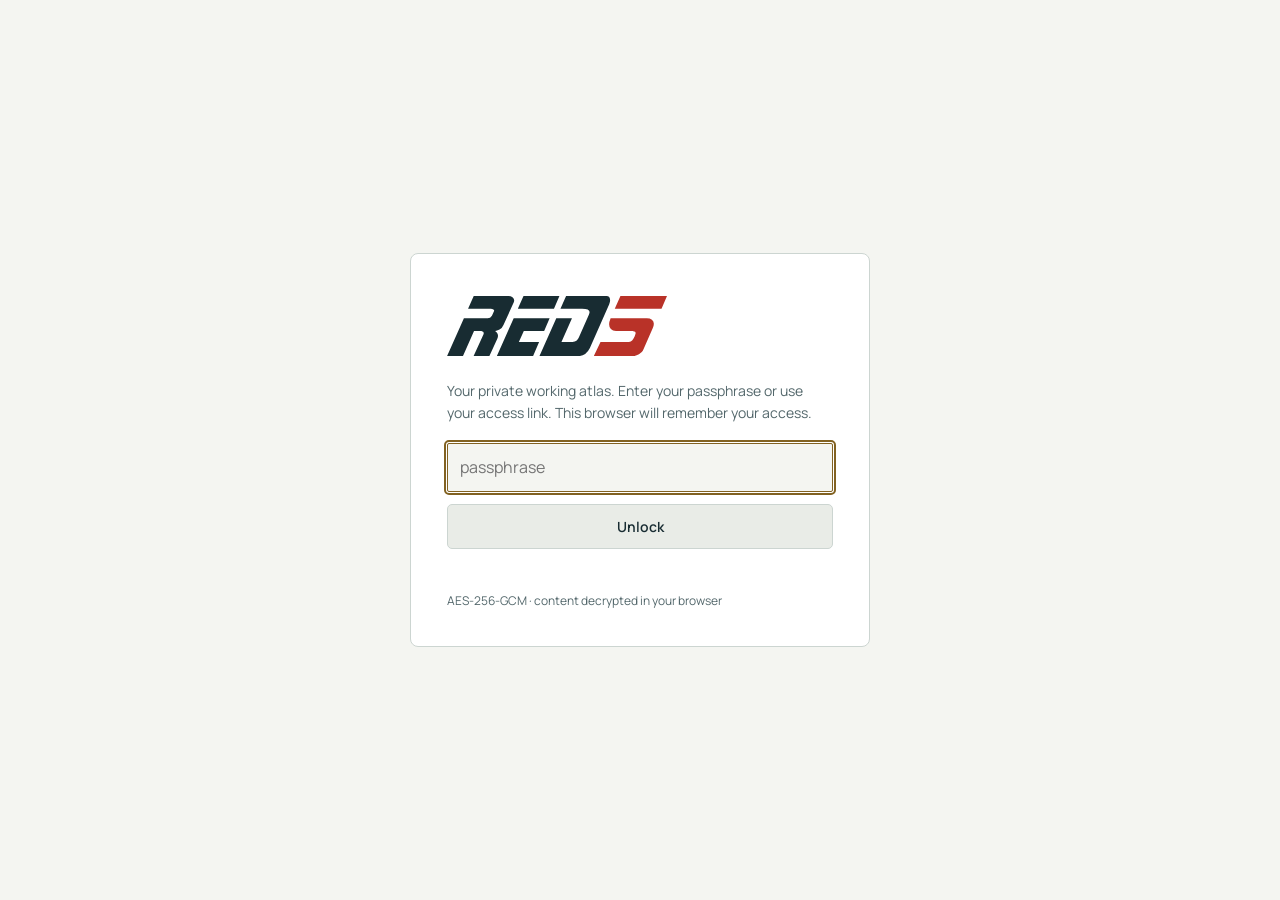
==== commit 0bb17bed: "feat: apply approved Red5 TNG Title wordmark (5.1.0)" ====
--- a/index.html
+++ b/index.html
@@ -3,7 +3,7 @@
 <head>
 <meta charset="utf-8">
 <meta name="viewport" content="width=device-width,initial-scale=1">
-<title>The Astrolabe</title>
+<title>Red5</title>
 <link rel="icon" href="data:image/svg+xml,%3Csvg xmlns='http://www.w3.org/2000/svg' viewBox='0 0 100 100'%3E%3Ctext y='.9em' font-size='90'%3E🧭%3C/text%3E%3C/svg%3E">
 <link rel="preconnect" href="https://fonts.googleapis.com">
 <link rel="stylesheet" href="https://fonts.googleapis.com/css2?family=Manrope:wght@400;500;600;700&display=swap">
@@ -16,6 +16,8 @@
 .eyebrow{font-family:"IBM Plex Mono",Menlo,monospace;font-size:11px;letter-spacing:.14em;text-transform:uppercase;color:var(--muted)}
 h1{font-family:inherit;font-weight:500;font-size:32px;letter-spacing:-.035em;line-height:1.2;margin:0 0 16px}
 h1 em{font-style:normal}
+.red5-wordmark{display:block;width:220px;max-width:100%;height:auto;--red5-accent:#b93228;margin:6px 0 24px}
+@media(prefers-color-scheme:dark){.red5-wordmark{--red5-accent:#f18670}}
 .sub{color:var(--muted);margin:0 0 18px;font-size:14px}
 input{width:100%;padding:11px 12px;border:1px solid var(--line);border-radius:2px;background:var(--bg);color:var(--ink);font:inherit}
 input:focus{outline:2px solid var(--brass);outline-offset:1px;border-color:var(--brass)}
@@ -28,7 +30,8 @@
 </head>
 <body>
 <form class="card" id="gate" autocomplete="off">
-  <h1>The <em>Astrolabe</em></h1>
+  <h1><svg class="red5-wordmark" xmlns="http://www.w3.org/2000/svg" viewBox="0 0 2174 595" role="img" aria-label="Red5"><title>Red5</title><g transform="translate(-20 595) scale(1 -1)"><path fill="currentColor" transform="translate(0 0)" d="M187 375H423Q448 375 464 400L484 445Q490 457 478.0 462.5Q466 468 453 470H228L284 595H629Q650 595 667.0 582.5Q684 570 684 550L681 535L578 308Q566 278 539 263Q537 262 521.0 256.0Q505 250 495 250Q504 245 514.0 232.5Q524 220 524 203Q524 187 517 173L438 0H282L381 218L383 227Q383 235 377.0 241.0Q371 247 360 250H287L177 0H20Z"/><path fill="currentColor" transform="translate(507 0)" d="M213 470 269 595H624L570 470ZM5 0 172 375H527L473 250H272L223 140H423L363 0Z"/><path fill="currentColor" transform="translate(927 0)" d="M669 595Q705 595 705 553Q705 540 696 513L505 80Q490 46 458.5 23.0Q427 0 380 0H6L173 375H328L224 140H333Q358 140 372.0 151.5Q386 163 399 193L496 413Q502 427 502 437Q502 470 428 470H214L270 595Z"/><path fill="var(--red5-accent, #b93228)" transform="translate(1459 0)" d="M735 595 681 470H219L275 595ZM535 375Q567 375 586.0 360.5Q605 346 605 320Q605 302 596 281L503 68L496 54L486 41L458 19Q422 0 398 0H11L78 140L359 141Q378 141 390.5 155.0Q403 169 415 194L425 225Q425 236 419.5 240.5Q414 245 395 250H231Q198 250 180.5 268.5Q163 287 163 316Q163 339 178 375Z"/></g></svg>
+</h1>
   <p class="sub">Your private working atlas. Enter your passphrase or use your access link. This browser will remember your access.</p>
   <input type="password" id="pass" placeholder="passphrase" aria-label="passphrase" autofocus>
   <button type="submit" id="unlock">Unlock</button>
@@ -37,7 +40,7 @@
 </form>
 <script>
 "use strict";
-const BLOB = "Kez1JFsK1PqP2mPJVC7b7KgXkTKAoQ9LEYFJD24kW1CLenxAHmum4wL9aYskB7e4NeF1lwDzaJaY9JQb/62fgWtixKT6bFnjp6t2Mr+iyO9dyVSOSvrcFtBZBexhti33C5LXUZe6LivSfra9mWAPZXzpVJT7zCz/tGXJ7WyyVxwKlQnDvtEx4TuQCdg9ZacG85l76HOaIRIpasoeNUXLlZ/CSgKjyuCEiEreu6LBUVsJwWihfMnbNN90cVA/Gf0n/619EmCSni49M0EsYsCHt29wGFdjtAr9DJmR5tGj3lXjuPQC1Ud90A0CXvtmdx9iDjww35uilNmUByLFiDkVJlxop6c35Z9IGkMYaTp3GBbgCMFu46UjKRiHqsGVqbO6jO28ivRVpGLf5pgIdzPjPC4JSLtzmKFanYBngLhLjlOoy7ZXOqfdux/Z4lLBTbE38eb61glmgVjzt6c8JJh4BFT0KAD13FOZsP3T+o8/vcEmUeiwQAD4eZh7jb/jBx390Bd+4zgvOBurIhOw3jv9wWs89iDX15y1L6ajJIny368zJzx+UgK7FeNEk51w/4WIxljR9TQiSBUVL5zuRr/kdluyrdtoDjSofRxqEPhU49l1itSVIW/+nnzTTYpAAjZ/PGw2bwagpwvboPJTWjF1OQSRdJi88ik4MP+Veyl4RoXrNZlLWruzh+4MaM97y2yfV8H6/s9fgFBvGLk67NFyqgRw8LW52f3uUYyiWscfjf2yk3l7fCPYqRSteau9X8+qB/kxdFE86fy8tR8mI6PlcPcDsLoDvjuZ2Ho8D/KGVjUiMSARoZ+odW80GpoFOSDKrekGVqQRiP/FmblTKK0UXOdBbEO20g6KTfI0w3gcV3Cahr8i9p4ba2SMdTG1wBcM/wLcK3FWYOj/MXWhUFILeNPEN3gaZLjbTSM+Bjzt6zNZLMWnCUv2/W4IqWqKb2HI7UcVxrZCSwZXs9H0l33K9UbmCIOBv8eKxjbAFh3ugRtcjaPLe3ZuQuSYN7I2gbNXu98EqjsniSHnBlgPJ9TGfCtZupcn6T1dhbF3j6MwfS7ioSedkElTRLcZDf8i6Dl66dhO8J6/DDnBJNOxBKKfBYSk9TjwkzLLALfKNSO/[base64]/0AkurFwsgn/Fjr5J4j1zYYa9ZC/1owQN7AHQNqlTj1JuQm/ItRF/TN6dypnGbjl3ggNbYvxDly+7dUudKItjjj46Ed1dlk9WDxNXHD+Ex+IOeWZdgrJMhZ0O5laogKafx32eHsFMMNsEBKFSU4mx81EulXPnGXc4TAvIXD+RNo9CY5BrHHYCeqEhs0Q2kCqw4bPoHw8sN3xHAeE1YBePoONF+LKrdIl1Y/uDF3ibne4tAdcKAL0ZSHby0Wa3Fp8yP5aCK8c4VrltyJowYTMzV51L6PiMO8NQoRZ+NmGbCY5pul/gFXSRTyoeZPmHXMSMr2mKxj7NPjUQ1w27E2zwzG/XLNr0T0m7MJI/PiG/9v4cBjZj74Aq2gL5HhJclHAYpT89phUs7hajifUSZK0C1lG3qrJaspOTRu/i4++jrgzVz/J1hUKPixsR3rCVy3bf5SQha6JF5N8Zbb8k/wdvzodS2N1M2aho2xEa/+CBiHPGnSu/egC0qVsGXAvelg0jt/gpEzgP8OtTBflC5wg5X3z/x783NVBXKL/v9hjit6R/CqfxgqOl1nZ8oPxCqd2CxZHkwkauN0O+XcmZd/59PLD9CCKg5GSAJ+FZEXSY0UcZJWxEkUZIlKwvYe/iBqqO0SMD+Fqb3qkoiGWe6YsOJqMSyxVFvjc2bwJzaVlQwsYm6bI5W+TR986K4moQ1YqnF0Uys4WdrqDSw6Trmo/P7klF03god8gM3VyoUpLhoOrAlTz1LMq3fOZ0YKydFGov0KbhcO0KwNK7/6mu8L/EnmCfq1n8KvXTEOAdoTt3Osjmd2I+uJjt22ib/8QLE4+ov9EGeKzTPjSVtSzHU0p/NQI9lYaNRPpuA3tFVWIKLLm4+NihQaD6j6ZTq8aqWe2dKj6lAgb4rpD8ZZ86kHDoL/fXPLbtQhmzYcnxtzThbiAOO/SuzJ5g+Ap507Q7esdqJEbJAeUx0qoUB5FIzPCbLnLTwRV7Q4v04XVPldpwcE0ZgCb1RaJzl+80Oij66NS8lOOqFAh5f2f/eqpcj9EXl0r8lE2PkTAMLuqdj6hqKFvy02NbraKdY6Jdn55tZiPyZyM2YbivVX1z0ApG5yBA5BG9KiSLybnulIZgyJKUlwfxjKrCRiKI1aQnh3+Ba6QTqc0aa0Ks4WNDH5IXpKzh+7TB8mWnKDE1fB0BmoYyW83+ZiHEmbqkwo/KW1PL0N1N3h92UGQrTAqSzMQTwLMTK7K3pRkS84qBUzxEDOS/YRnUsOSYqUey2hepiVuktv8/wqpDwbIvxkF45blnIM1RRoYCdNtjPPyTrTIkSeu99W9YdV/+o8v9THP1dk9MeJf6ilKu+AYNGs40LG4koh4hcbAE6rBIiHugDirD/gzARUqHp7TYbbTOD0rJTtyPXzWriDS8tarffWnfTog5KWuwAL8JDvldro751B2J0tLXfR4jn+Vn2kr8ZgVqthVZ4FXiA9aADq+OlaFL79Nfui6wiHZiAp3Xwjrw4INhODukwnD/NvcylVCinqkbUawCaSn8EIGcGhGEfvkEY96CutCaiczA1W7AAYkzX+Qp0idh2hsNQt+d/kEs7bxyU5sx8tboZMRQ2B8fSSfDknpOw3NuNlzXRev1zd5IK1tVrsa4grpjyp7huTnA9IUI0pVKBm/Ep26AZ1hcer1gmCs1fPEstZLuQOXb4z3WxdPXB2y4sU2kGh4h4CtPaQ2PSszqHi49DnIPPqc8ogeLAjTi1/RHH4Asyg6nShpzn6QdhRaifCsCpbLr/vCtp/+AQYXH9KDDD/+IPSpP8UE88XIrdlwdDSPD4HyWu/ETG0VSnLYcfd/dYOGFwkTDt7xxnatKucKVPeTGc4q6fJY9Bnljy5M4hOXcZDiGM8YB7ZXxAxg7AzABrbK45EDbC6tY5x/CPex5ppgxqsxnisnCSpuPQu3V5qYB23YX0oOcdgVXbdI5hhroNwFgsZtJIr0vmoev7RM1usMVnTYv8hLjDJ6opPkz5jyL8SYZsz2dw6SwzuFrpGiJ9n/Dzgc+VdPnr6JjYkThEc1jUpPk4pCBQFXCGttBjwx6wEsuEkzByCqIiW4bGvPuKVCCpLqPkEhAiENxLPSkmDY0WB3CVL4lYVYcYnyWBzF9mUAYVh2UtnoVn5Na4cuL1xyRTwiy0OBwS9guYYRCzqcKeFx/cUi0VVpjnjGhu5BQj2MhR5unGtB0HAkYAE84LXQ1EhYI+FkuGMzcIEHFe/POpgbyvDkg586OFykmzQwpzPl619AQnfCY8+m3yNR4o7FzRDx1Z/EalTp6yvk78aWUIJy4r1SZ1ipBYaxFmA56VpBnc+OzLyGcg0bcK3TmAmdpCakcUBwqM9FvQC+SAGEjnCMvwQitv1enPRkV3WBH09kZfQjyRXHgE6wd11HwpKmPRf7c1QQSWO1Q6oIu5Nth0A4EbFoTGgj+FkAcoXT3ZeyVCpa/tm0wwOPErA0hofRDhbOoRMdQdXBdMqswu8Qjmty03PZ2WiDIn92ZZbJPYLZM0xxpvBOG9J/9IRvLl+9mKWClrknDiBrtct/fgiTcuUccg371gAZ4ZifDnJhzBeEGdziKzjrUT1c4CQwgkOQEb9sVs48C1VusiTDW2J5BsvI2dg2c/hTIP1VEqk0ry9dIjHiTfvBWRxZdpd5cY42YH0WOtMc62cjEvvzj6Q/40BqPF4M9+MHhmj6oLoV4iUnuKVeEWdYyz/[base64]/uEjReGRH/0yM6Mv4r8oZcN8qnPGZr3vBHBGq14Yrx1ohUpyw72j0KdMwYKjpzw6gWkdXBnyAet9pPq1rZKbUd+j9aW5xQx6wVlWGZ5kyu2vCPTcBEvprJEcfS8utGJRb8BFn0iwMFnruKn/UrGLqs97To0AyG4Fs1yVcr+dx91R3Z6tVmTCdsZ/6W+dDtdBwytNH02TqOiUudlTucO+rGOrIUYueeCFGqg9RZG1iKz8H21IddV1OgTjNcK5DqPFgmMefYAITB1+MKLCvYjUYrC16fVTdbbG3jRlSMBMg9Uz0yjySrBT7yP+Irsv6r01rHKbh4hYfco3UItMFQpaTs7zORKVJuSz5YLi1YLaDEQbG/[base64]/i7DXQFjJXNx+C3oXGXLXH44s9FtniAgcW1muunPibJj3k6oub7XirYvnf23CrqtzmO6vef+Av18uyIMD2QlMDTWZFkTBV+w3RdruQisrpQEhfVzawEP7vZktJ9j+N0zO7XhiQ5snuo/HPQoVfBfvP6Adx5MQnVQUf11hoPoHP0/CYJvWqIdKvg/2tdxbtoWXq4O5l/6pnXlTM3c/ZTiSUhAV7fAZycX5ktYHSCEuP5N/Q6tTe74+SJQlpjs5QsnYZ5ODv4t/cPx9jGniuZk0TsxcabWbeCKn9lyjnCNKTpf61w1g59vZYmzXo92CgMPv5x5RDuDlQ0H3LlDtcqfEo+loqaDNUYaMhoyUhvORqf6VXsY8+X5ANEs8w/B8XV/FA384U0VP4fVZQlw7asjWCXEv1SVs6aQ2jo+CZgpPjeKEx4XnVHZV62QogCVi0YienqTuPQy6WbB86HG1zx8QjfQ55WRY3CpmA4yEjdgycQYPPtXUWAfrJ8iCJ0jxY9SMD0cHR36Ct+TR2jMV2o5PukL+b5jD3jq9/H9j3vpEbYsz5aNTGGtQWuctO4sp0Hx6SPTP+rjfGkLjbt4/Be9EobKPbOJq37NOF5YCmKBOfjkd8xY1G31D5/h0rpkl/[base64]/COelCTuRg4BvvNntORldbDBNhpeoE2ejGewgBi6Xpg3il1Sg1t7TmcZbm4xZTOaFwjB8bsu4OXjOWOu2uT1A67Zd0vTBJxPp5tlGgHXXz1wBIm8qyYj6eOktOisi8UwailZySIn1nUuab8BxDGALoutOcaeS5ERHNh3MKsJAk8RmzWMW/cK/oGOpnOxk1TXbS++RezgaDuNd+ieSS6vc/vtEd3LVZGVd8JnEGR2iVAgWWt7uW2qI61ja04A6GYsFwc/p5GgFO4gXLX82HVmzv2DIkyBEqiKXJAGa4ozi2jFxspqKUH94MeaUrShZO8llWqEEcljo985V+TSA7f8LqUbYijGpQzS/fhZa5gfGww/G6z/[base64]/N6gY+PJZUWx3siO+Wksg9Yi3QHkZISzXCQ6612ea8bNt30x1dpgUyx8T1YhJGxgynj5p4i4q43WKViVrUuAzDCmgueDWKW2KK0OLjf4lNlCDPNMLdZoYR2rRz2ihaBxFrXL2GcMtgfyniWL3sg3bxvqBv9DicQytHWcjBz1lQOzU2KZCoLp4l9FgOox5w0q/ki142Xlk7a+pbVpKg9ndw/I7Cl+YEjkcbZ7YgNNKggsobVIOkJhjTadiJ3hLMFO7jWI2nW4dn6sSpZ+fC1t5rywBLIL46KxP0C6/mgrLlxWYAgTh3uZe4DCXAy/nYSTyDIz9luCJjB5Ieg2H9n7pkcTaVMNs1479qYGZIZP7uuhF+LJmCqQ5vG9uBtMCEK4t04gTWzHu2z707b5fxtWO6tCsppDajXaFmsaoJu4L2C55zJYqxLp898qF1rJmk/0mNz8D/6V4+q5C9N72vt8v3LLXCRkNOSnnOt2J5iOUOjDhrYOkbjn9v7uf+2D4KzHaDDFIeKoN0IusC2tGdsd8jgvqi6hpX1e7+njm5Mk4WaqB5KVW0swd/n0J6FjhMiIshTlWxTrSN5qDLYJJ+HYK5xYhrfdAhSqkZ1AIh2UXfklN+ZecEoWAotEugODcE/83Uy3EZtEzvaEB8XKoODyidh9nCZY4eQvbI5lNyxoyl9q9UfxryJgwm4fhV9PyyYM1qMnsjuez4bu8Oes3kJ+3Vsf0AEogypOx9WGODPL8531J7EjUJH9CaJQeXeyGGDiyDJE+jfVJy2OBUUhKmA/P5LVu4XlzKj2I3GxRE1IFV2jQ7YtXFceOLgcpOUs8Y6gu06uxl2+ut9m7cG4AI+z46XU72YPVVmgogpUg6LQOsv0f1Lkky6RxvJWw+5dWCCF6T3+tQhfde4tUdnVxhFt8DxQDJRiXUMxSCGqxYnU2FMh/JwNbrAB6XvG88wBGIeczZj74dthp4c/nvS3kWo/H0E9Ato7ZWTQp/GDr/XnwsXQFadkAwQq1O7UxNx8pnYq74i4WkBtRrSbUEFqlEVPqt8c3U7TkgSP5ytMXYu2Z5Ww0dcMVzHfCVAwR8cb8FsdO6kHWU+ck4lOTdvzUwi0i4OkpqT1DWSg2lxQekduwLKJ/27BeRsEZczTI5z/asrsD57qBYjBNJnVQcV5Zr0zlVzJ57n4JsR6EHB4HJhPrJIpFG4FC9NGpMe8PHAdo5h2t8sVHYNhF56ajAnQjWJAxDJtApgb/s9czBBlvYOSY1FsYCjnSh+Y043XpDMmiW942sOyhR05wogeUb84/rPbEVJOKmcOHy8niDEkQ2Rq+wYBkDh8uhpxLLz9rljCgh6a3AP8LxXdepIO0ULwgnkp7JI4hTerLuZIuEFS7qwYk5jC8qboRWtBs4XX5nOj509yz80YEBuv4PCyERW6OF6hVsgzJedh4sXyB1PZybJdTiL/fUeq2l7rC7mmek1Ph3KdOdmnWGHRnUl2xqj6QlUfd2AxR5dPs/[base64]/bWa4Udis9p5DzervmHYISRU3LzW8EJVy4DmiZMMQkDUsvpp39chgAQAW3+gBbjJgzwnDn22h69HZhi73QfHd1zjCX9ZYPpWjX6j+sfRhEzFNksL6BUO+9s21J4uuynpEu39awC0tAnxs8sdOEEn0GvaF++hlF3KKZFu4niX2WjGAtUuW8hiJX1tSeA6NEdpHs/GxHGKaqZtkT/XSjX0qex9EFfY8v9KyWC62FAK70U+ZESFI5VrGd2nev9MiNuRAyypDIbpvWnsFmru08pADgum/CAIDjnUDO7eM7HA19Lz+xjG5f7P5llNkwoj0yc8C72GThQwWAzS00SWJmsQ1lL795VQWK8OX18loxzhssnljUBY2T6m1SmsAOrn0GqfQ9qQxW5JUiS1sPA7SJbTkx2gGqdlN05Qfy/h0PWelwnStRi/hgdzGULp/2I2dxYX1TKbssfAJPxy1DUR6h/l0NCAbc5lA/y03QNJnH5U+1t3ckR6oJNtxLASRT+mZ1ln9sdW6Vd9fDGkYTgfBII5TsiYXnnD4/XfYt/m9yU0qlXQbgQeZ6Cu1QQIW/hfjP+5gjy72TRbTfGWKIeAQ5Qm65l47xTVMXCo0TqixzoVBZgDguvcZcHfx8+2lfb7DS4I/zWU4ji4yLsgSGeBtzOYdBa5U5cKhtg2SLZMFWw5g9sBOWS8z4i7IO5O0qoH/27OaXWFGVqR9yJpJx6fIT8FsZO4zPeb+syQ0M3B987piHyZ7Pg6JsaMPf4L1Np+QJCUimBwKP2AXo58wSyRLhGzwh5vDYFtFDSLgaTAgkqdVr8JYuc6N8GBMw3gkSqqNN/VfUI5+HRVlGvRG91ZqnG4Tw9ZgUSjIimGUaJGESmjer7SdFlcGZcjruX6eTc2MgsA7tqV+uPqPuohai24vns+9wQFuZq4vBHteR/EkWhWuiPyCveiUsBTNIazueeUbEPCxFTnh6uIakCPV9EKC3dS961pfRbysAK+sohvP1G0Hi67BfYqS7Y1FWwScWYgb8/tMOPT7nZ/soYiOL7wbz/eW1lt2bw6wIlRfJdcnuNrI9gCumO5yNSwKISNVfqa5kDhGo31rY/bW5W+YmXxViTjfL0JHjd4GTqDVzFcOkwhlQ5PFIeip5EX7m8+wghnPm78fqlK8X5ulX8XTPPMm3zvF4qoFBI8L0tjbxF4AM2Vns2eDh+Jw/AfjAtWvlUGdfuNFALfX22fn6DoBSun2zwK5LEEuB0aGj2aYg+UUudUZpBwKpVI6mjPOj98qFsaWf/QSdp6GVhMBxqOJyxVGNYo6TlUD6v2LulQym6sCQoHoBDlMIzm0oBOdjVW3lLy1VGqcvwwv+SC3gmCeaJHFWgZd9Uf6BD/0JyxKYCsoo/MnrJGd1DghEoxz8e13xPpIHHHj3O970hqUwUe4SFn69KMTJTP2k9oKbEofbrk4v0Tn6m1wKWyB5l0N0mOKE9R2HZvMm45Y78GnqWjlVGRKyu40y7t1OXZg06eCbB1kdHSgqVn5aYd8+ACYn2mOY/iTyIjstXJDA7N4Gue0S/zElWdeOrXlVsa2TrGUAXABEhLUNS+PCelTR+dZ9F9rLKZVrqpxE8upS5EO6pmuD+OtHHtnGcC+bTXweuFzhN+zuaPVMWZTdsXcJhKKCZA0kiV0zw5VyRoLwhdYHa+6W7ubGLBcvaPz9aekn5Y/0NAR5fKvRDspSfOrI4Mq2TOasMjcoqUfa+Kkr7BXGJS7leM0FAC5RXoPVrCcYl1/xO9f08Nbb4ZUlIGaHOKh5DdBW0UC26QVi+F+wB/D8/+spEmlLlwM5S2oA44IVnVJKbXeUbIwRkA/gGMCDhPu2CRI96E/VbNfa+IQdT85O/GZScYJTdHCriXosgRRFCdJ5S7V0HC9/jajnKiiR7wiRoNqHn0DdYW+d7bHn9h4fCVCkEmWWQiUY6vIRXPCjGzhjWlfgA3t9VpNE5CwMyRyl5ft+IucKtCWym4BFREgrCFZqfOIAq6n1dhFuCKNxB0qBhc5Cgh4Zrw/JG8j2ERtZl+AZFq+n3JwoBPluE/MtljetZ+OnJMnYV5Hg3sAC8t7feu7lhj6nPcxcVm/5mo2JL2xNtZRd0kQqVRFqq3fm0BVW5iUr6V7foWBsAIWEua0ko7+0ObkyutVnC7rgVtXkjP5d+MGgvD8UCf3hhQ79EgYWya1bd/R6h0N98afL+HRLyTXxQAB+4SrdWU1Jkzs/mwO2wKKUL3O3hJhBYRGTUQxrCzMGgLVzr6viOoE1Q/LbhGWsOZfN4n4UxkDGzzPBDwIU/8a12cVX30tUtBpPBfPyw7iyt8c01Zm41406UzHU7y2SRmbXffpBbeKzaIQ4se8G7FNfUs/qdRiPD3hcJG7MvEksSnZ35wE63ZLqU3LDSkIQmPVS2G7998sL5UTTeFyw7awOLDzykSRs4stemJBG/PGverwxYxLGgWL8U/084HnvDIu3i4Z9MucCJqeQ3bGYa6AA30PdbvQu2d8DUeJWM3KwV1wt5dA0q3YPAmKVqE/qlODPSkDeQVrPtx96egDeSiQjoutQp47IOxnStebBqG0Yho2YNvPPwlyUXc2BtgW6C8m2fvsrFleicXZCy12iT8D+IRvXMW1M/cXQcpeOHWtVQFCnwtMIlQYDqaW330XIjY/koZzo+422tEo18SZyBjhqZES65ORiGSkecS3mI8I0W1DCWaWVBcB2BPXZfiq4FF5j7y1+XnT2tzjBHI277FQ49ARJBKTS88J/JSFTpIF1UqOWKuHV65siNx2QX1ASwW/2Gi3RpUEjBDE00JbBQKeNyWzNnX1lfs+WHJj91CQGJZ2p54eOV2xEj9SBoBBMLGrIbDt4KgxqG5wW0AOepfrFaxahXaZ49vwOyDkhAI9CehnGx8JiHHzj6E7XoPl29xPMCj38oPkew0PDsaJZBs8JiV8V+l/sA4ej36S/lzn3KxBezjGt8SdXDwOnKUQ8716r6wzk3R2VxceRU5kPLn1Ec/vSpQ9PBTDYuGgik9qqewsiQs0xiT2FYWTy3MilWyCQ70q0YBlTEMwiFcMihnaZXiFM3GpPoZ/gc3ufnzU1w0m28oE0sZdxe/1Q/KAyVvDqcdJ+ta+rBDfQbC/EKmqoHrrWE9plQVRnyvSEEQi4DBB8yos3OQlXLls1nOqNU3WEo/jeFO/d8g/5zj7ty9iKvyd7Sfs24FNYKbQhtj0Oho1nLaGvy40Tm8SMUleEVBfIRE5jcwvU4xAETINIGzTwHwPIqJqoaGXTI1aidmtzTvKUlmkEFfln9/zkvYEh3S/eR9cU9bHgMTDOx2wiNax28GN5srCJuhKd1h+JAohbhK72LPtCVV+3EK0f4/nsTRXc4zB55w8VDCB+5Qvw/8RRafPAqlAq8GuNKL2QH2GJkf9aYavqIcUBQwVf936NLbBWGzy6x+UkawVPW1DLyeC0f22TOraKL1V2w4OULXj0PTYbQN8R4865PtriMdgJoijo+sEKMPBn79Y7kapTKO1d/oD31H+GlfWnxlLbQnH6579U7CDKRQqjmnE9YFUpmw4Xweg3ERRF1rZPFVN78Ese+y/+j6pNhvDjFAjAELgX6sIiB5J55y0yyrM300UO9CzSceAR17xJiCl65PLHPvWqz9zTCmhPTxIfa/oTf9Rz8H59ZDbpplJNVJrk4D5nvUosOJ8RoGoqSR9FxixKR81xgzAd3xmOYzgeHrS7hQPU4F4sOlOGYxhdSR6jIwnMFk2Pz3Hu3RhAX43jtpy+ob9gfDVrVv6b/VNxONzmDxsR1x3Ykshj+GBdguUrFlvOBuHy/rKs194H3xQTuNvcUfvAumLZ77Y3f+JsL2bukexnf4rdvGKh8VUAGTsGGc8bVtUbT0SJAoBRi4INFN/RM58iS9umh/ex4P1pdQ7Lu0jhrIsaOZkbp0w1Zi92aTv4Wqz5Ue1r5iHw+d+jXpwejVfxB0tMZHUTtYWCiTbF8YMF43tmRmpBF10bb9s/zrPBuT/SXdxN+KCPh4D9c9SB1ImrPyS8GtpGn+Y6OkVcVC+Onu5EDftgSCzXUfabsZlxiSvLo3aTHykmUlyPlb4NZh3LcOC7u1yKWu3QJwlFcqoYxn46V3pCuv8Bj5gzrSMyAc3n7QRO2t18yiIi1HeXPZ+57NY5QVHcxi6c1gFqcj1IhwpsDGvUD7T8H2Yz1AHfKlrOgV/zVsvNJ2YyfpSwpkhJynZN3qVnIleo+f4LjC7DilY1ya+QWjwfCvCgBEjNUPwmsAjxRz9JaA3BPClx86P1fUlRi2MH3vp1AuZ5jMXzOmK7dYVunEJPeZREPelPC2dMzpZh/xtBe4/xfuVEiGQ34skdotZNlywUNOLrE4NUPTbaYgAgFBfYEPX/FbhHKDP4J+1JfhiQLzhaXTX7IkdRX4tBscpeRrIvEJPWGD7oPEgfeRbj2JWvSDs5CI5YXOmkqz1OLAOPCNucdybG/8l3f2260N+hvRePOwyUbiBY9iHwD2oSRzA49OKCk1U0tW/ij1FrD8kyBI9lIzeuuOWeW8Xp9tqPQ/MiG9x9O9/Utb7qSdyilqtonY75anSeiJWnP/dAQgMjgzm5Sz6CoFdIlll3CsvhRRIzenachgIBXiVNljaXUZBt76C/[base64]/icADqS3lctFdhRfvZHknBiAW+zUGLR/C0FYwC9jWPePaT9FdKgjBSP37lvAFF57aQg2OFimEiRKC8ek/O9+t0b2eV7l0jjil0VT2cl7YXFMuYMHWhZhL1eDCO4TyAp5LcOfJ+njBPGxRJ6eKjONklT+F0NUL6NgNOo9GhzEr0aKOW2O7FH9Rl/cGd0B9nFB7/J4ksbne19M9XUiKcLV4JpIAO361KMidBHlWOjqJbrA6rgC0KT18nv2trRlRJkxhZDBU9owEhr12ASxiNe3V+Ps9TdLm7NlKX/AlVRKCEEb232MHdLx83Ge/mHKqKHwQwiphljziIH7/QUgD216zH/yYwjw3DJBUzNrt3Lr9rkzNY9OgfFnVQVsHZEk2IE3L9YG3bMzOOOA6wDAhhYgv3JgPptU+TcEwYULfu0rwPyZD6X1/pMAgbq/[base64]/EMCMqxuRue8VCVsw5ppk/bMZ6koYHEgMaN+hLYBXo8nKXtjpErSEhXWwotPdxWZ/Funhs/0Y9epJ/QzpMu1w5or1SebF6U+7qRe8hw262Sq2lw77bwxkD/44VMFC8SbmbZMVieYS+e84kXj8/OVs8Z2B/[base64]/FtSp8YTo5mLESadM6vuDDQt8Exy3ccTOUa9MizZnmnFIrcf78VykYU0drVABpsc/QDgQy8jYjFwqU6bHSaHNjpACrrFwwNXVsFQqroEKN25+QGP01KW4OvmmZq5d7FeteqGFcsQEpsLIYrh5fQZ+yfHbbKuo4PGtTcyDR/r+9R/rHczTtg5T4efS2U9JlnkFFJ20zsWEILgwiKf+pIiEGZdX/qaYx6ZwR9rNGc2TQbaBOm36Dq5ew/6lUQ8eEr7anaZQiLxTcFLmOlYHf8ytIAanbRLqeHRmVD0u3C0ms0NhW6VPKWEC6BnAlVg9Ax5d5PBbFKN+s8dJWeNy6aVQ/tSEOF+lm+zFApSpA9MtnJDgPnoMlAMIdW4qhejr6EvR93hsKIvrgFyxAybTLhIauKrHBXTnB6XirGkQhRB66orZpFLHwTI8Tz22lDg5Z1dTK1C76LgQKJsXcB6n9bnHpCBtw9NaE4zpwCe9Q0Gsw3w+B0LE0fDJ0cqe5A5/93flW+M3jJ1SsQa+SqYk83Vh27H/X52+jciAfBk+0jkGYQ+8+HHi2scK09AgdItBNeDIzJ/EhejAoJYIahTYbzCYQTp6qIWE5+MjddwGqqCcxolGC9e6yyPlQncxZ1NXxczddGoOKBFiZnvy5sY8ug/WfWgbCpFDkEDU/rnndP0TxM8ntFMaSneY2HEqOPDZfVH5ok9VK1/JqPJbSeGgDpAORprc9xu4eYEVC1qyaqcIxFmPMZDjbGT/UiVGgdwkTdw8OZ6/g0QppNKSyhbLRWz6xHssSl2GWVRMRvbIX58zbBfctDiSvS0XToxa7qvx+DZYcldMEVAmcf0dSHl8gEmuE9I24KSSAAUkUws7iMWd8DkGddeV9pcRVUyNz8thC0w1+YnT5RyFXT09dIrid0V0o/L+IGu2KxTtLx55pATLquKpAEVq4ysdvoAboD7EiSlOzaQwwRo4Mtz76YJGRKiR7S3PKKtQCCcSJTYANeJT2aHv2doNFI9OUKkiLxmZ+aFWZ7cV2nWlADFbsqnZBGr9/hecQAhMDghnK4vs+KDrH6w1WtoEZ36tBMdikcBa8bU/FR6h8WzQGAq+lyBMe2mbU68G3Dz6wO7J43C/hKyh4HZpsy7EpqZt+iNxJ/qReWDdrz/ISE17YGIx3CiKIgDn7ArlA/EGVSNb80rmhfzQESu1qXelRNjtHrcHzDLeNxrGmbCnx+eHWLtOzYQOTWheDE6y7Y7Q7bZGr5Sbu7u0JyQee8x5wxJBUOy+WTHwuL814VzImhGz4SHGWfRcQBFyj4BQOHXkJknEPidvj7rzcxY0a6S2Etrf3azJ2X5PI6NtQW+/AZhXHKpNvJaA3Dswe1OTmkU6wL54UL1ErHUEqX/3gKirTtoa00LqxJSf32vqhwF9jRqNkZTNzA8kOJtrVCadRgca3Pspid6Y5GCYu2TSZrqUsNIXh7SVOQaGSt+7sGuqTK1hU5lWcqpdqtKl+JZK5NrWtuIJQ8URGuchrunfDGJN277gvMR0NzKtK00uabn2PEbxAYoKVyQ5VyuAjPnbLzL/HYUCXAdI5iM+xVNXIfT1bxJ/VmwwxsK73ueHmiQLjjTGzeq4bCYwdJEgGRJoTOj+T+lJ0OLaJl9W4i1MiykNDwW0BLRgNehc0NRdoWxUUe7EONSpKvrzGL3K6UdGtXLr51/N8ko8+dngBB55o/2Go8G4IbDmKpUUhtUc1BaGy8YQFe9TmtZMAXpS384QS/MXTqOmgYVF+8Mc5id+Uk+rQyz231ZjSjmEYtxHj95zrmuAJC8RKn9wqOUFvfz9syrjJ5b1Bv/auaXzXOdLviZBWrIBCzwuqcnhRHhvdW0pDGS69tSP/4yr8IJMLWGfy3VuPTkat92mw0o0ddjPWcL+hPnH6/NDFmmwCFtAz9IzqQclkmD8kL95Rm/F+yJD0bmc6DMFK9M/Bv4O+nSSZhrR9mEtFfp5KctlUlZw2aoYjSl6Qcak/[base64]/pAP8iKIwVZU6+msOUY/rd4x1n1GwKRf2D/hQZ4Y485dhgzvSBtPdE4Lsu9hJuqRgvXACYdbPJWaKNymBtB2Ol2j/ivQmX8AaMdUi9KU60XKoMOM8VSV6i88sLmd8O2yh4AunjUz+kIgEOMNQRR/YHI/f7YXJvo/fjRUcO6qZ3xCkXKepqOS1Ykk/WWCWrgdUQSZJxNoEi+/AWsvsrpM78puUDclim2dEw3+BKwoQX/3fDxwJT6av4MtcEbXaAZ2UHxgQOTeCr7DhH+TUMGxD6WxOcJuTs/p6CGDb/3YjReDdUt4D05UN1wYasEN6KbI7lcUmCsJNbJzWag/r+ki5t5ZfnZ31vIRSakkK695u7VezCQb7l0YjSz9do2plqz5D/TIyWVRJW3hBaYp8oZOmfQuXcPsBrjNO3cdGQ22KmLgF1XOR6HI07oxz3vQEjUC29E2XxYkbHag/M3nOJ7GBKkRL8zs6hCOohU0q/bfsG31T1fs4/y1Ul81Wk374ayPERIgciUQ/H375rm5jrdNepsjrIJZuvKJ1ZA5pl/VfFD/S0blHyilrVQSv8mozM7LHGU4M7bhx9YM8UfH831O6Jdw4bseaujA/9XJ2d+cIeArcHNqftvnQ565jcDJOdu5F12Gi1RV7G6luR2uTDsuAO7mQKPQ2t03vqW9m9+PMZaeDlH2i7gyMchkEMTe3H8l48jK17i9pqyzvt6rfXncsajB/2lH06R7PNRBkVTqAnzXG/+7gPK2nzNa0o8WwxySDMG1hNlJBl1uCvg7UECqX6ZXO8Grt5NqPENC+fxZXTv1xBlEYJs0wW7Arzoh7pywCdtmpwhfxx90tVBAcnG47BPNCbOMRVS8e+dzkeLE7EtifLuzngKaicP10EhdE21oPhUyYhnzBqWM9RZUHCCfCISqqdG/a7j/WoGwwq5cxtX7Lh9vj76JklLEsEayV4WqVNoXBKLo4KHMn08GW2sYqJxGSpQ0MgxJeFeo3Jec1SIOrL672y7lg+MInGMhf/Zbvjmm3o/hTTKuHrMtI+B3lYDBJ3xr8VAMZVhoBbN7OT5GqzklRt5dnTmwXB6yVIn16aSaTMnI0MXeYVAXSlXSPu45n+Gazg1I9GxKbLxRLFLmgxbLl8haVLdAlOiukKtbT2QiJdmnzA9GpA2BliIqq6zh5gX+ZHfWV76hFJCkc6FpdYDfDzdLjKlAvg5WFkX3Fw8xMKBs0/eC7rS7dNqgol8dSgUVwnxtwum3yYnGHUKq2bRus4JwGUz8wE/kZQk8YamChZvhy4pQscVmjBey+rFc3v0d5Fuj9173hhaaNeN1F+YWQSpNhvE7HsB8TVXnk2FGIa3QPyTtk9aVSpnWClVZUnzBiWaGyx8Apyjc7TWeZTFoaccL9g3n86wA7MpkiQEl8bEUhXVgK/Egyt1D2DPNIoX1lFyrGKGqE1UZdnmSi/AxZQQ4IPQ3VQhMYtPLfDUGs6ASfaO7rF7cec9pgLq+2XKVOod4/suZuGruy1u9YDnXpuRGwEF9s9ToIASUqs70WdhjEbBKsuecfkvse+gA3a4WWdg3pu+0h9Hh/PzW8+3rEDXJ90njl2uTgJgmOaYAvz5OiTLrQPM65iaqYRTBrheBZTQ7c8HlN9B+fMG94/vye/DN18cFydP9xmAaXoKpUTROS3/fNmHOLA/UZPzoMup5bbhgpdMPHJNEYmsY4wANwiV0w8IFOZ65TYum/gBnDFbczkAd+Rn75vLiEyilKze8+Xy+QVlsu6teUXyPSLA8TaEaZlyoJg7TYiRFVFQmQGUWR+9nRQBm1xHiGj+mRqDYZrY5H6D5Efh6f/Su5fW/0soZtnJsgqVIR3LvUesQTgY4KgaZ9tx96mQUds/glY8jcbZoQnNh2kQyTz3k5an0GQq47DIpaERt4/Qz4vrZOVAeS41sgxRhomZfUGRW/YPm6qTflRbKamSwdKIoD86coLoI9J2irW0fT+huH5udt7FFK0teWfHcCrb9LEGBDhhObNhCtBWjqvTP8k/yNfsH3M8U3rOndB11pVj08dhhPnvl+OuXH7I6WjKAHQgEdgBfalkWAInErZnpjcJMplb+KQXeq03fkGdkLPZ9aO3NV6fkCy9KBON6LGQeh+dEa6zqnTSLfutdmOtKLGDG2hQF8ezXIl8/8HBekL569AzDvq+t8qu01A9VeuN97YtJUbegERplSyZq0erMo4le3ZM71CwWHurPjLf6x5qaVj7ON9tg33pd3Pjn7XXn+7j8ixMa6196S18hGmS0Dd3KwVlf0Px+TVtwekbF4a3vDDvO21WY3EjKeqFuGw8IH/o9ASrwXcpPZvW4FMXwQU+rjweTrtdc2+YT0l6b8abVZgYHrevGUBj4QDIUckqOoA+fWlWz7lriF5WN6hig/g5KBtDkBzFe9bjpay0q4hB6TepeyRmwymW2lhXVFYzP1AeeSpTwNtjIkJtJhhSBxqmEv0hWQjEPb0w+MQFb4rwcVqhwz7W1DEFT4dshBWwtCJDnHVjD8bPKj/RdwkBHwKXeTLtFXc94VwK3dLmlp9ObddlST8OX1aXhYlk5SgLi1ap+D2ub55Vs98YXsJJ1FU0eabDtZAM2axitulwlEL9W+1fgc00Vm85qRJIYgcpXU2sCEo0rbS8jfxNdS9xxwNBWxoOpyFaCyWPvXOf67s1dfG+cwGKMImJ34KHNjDN+dwz0jej+MkfFd+Qz0c/xbMdsA0C2Oxt7PQiUVfoyw/+26176ueFZJEvFetPjZnukQzK9KcTkQ+0KSF8KzvrOVFdzm0gihOSDurNV8CvEIPRUuON2jyCixiK2IxywhMT6m46QgPtKOLz39bO1oPDgyLTpdpDRDzl+qzD6u7g8mA0EqG34j9nV/YHnS4VRVKEZoLFA0XGnPfqrA9rS4IrIQqd5M72QPbCWjMww44HF137ktbrQWADE63ThCVMzDKntmLsFoQ6KrvJzhYIMvbmtc0KvkNjQW3ZG+a1tPIskfUnVhvMSvjf5dIJOi9eGsIIrNvI2vu79oW3x1c+zH8aSHGvDpkYa4dJYf+5w50hTdByQpMQcl8m0Yx/cIUdKDg6WkAwUXQR3KnMjLapJ5/XWGvA1F90QJ3cNx5rkbQbjn0oV7hip7SfYTAxxwbttaUKzmJCHLrFxvoIUYkYEucEk7+5EtguqsYIG6mYtzgxObBOCukgnYCxSw2xzrISMg5ySdFszBnC8B4pmy+2GQUjYT8g28xAivrTgZlQt+Knkv4exuvPgp9pT02uQfBh/WU7mmicI+vBFb94zt6rWO7G7HkW52KIUhBSNEko13XT8zQ9n5SgtRZJUdH1/OXGvL3MaczZ3FJRT7upjYsLE/80BAtVuna4q0a/cXeFN6LDJO6IuYQHgsOXFrdOqJ9ZYgr7BUC4G3bW/jtTxXaNqb6OjJjTwUefYft50QI5HRBf/+qPxHS0A2OnJZ1fYi/0Ym2NB6R+YD2nndcqxz+sWwvTWUhU1W674JOCIgqgUNECbNHNJEuxl4/FnqkEhhHVs68GajGmUJMfb+V/ijkBb9JzVvqtQNqEcNrpwoojUMRzKVOspNEM/hsVO7OO3bSuezwgnut5OJe5Zn4LgyWItbZNCp5aU1TCZg/L6tAE/bl8US3kvLzLiCoWAsFpyehn0en8fEe49EBiqUcL4jmtTVI9ptbnbv+V9zJtEx9yXm+YVqHo7SHqACfITp9q3x9w8FOPWLAx/LydF7GwSZxYGqecEz1s4vjT+jFnO06ZxEba8lv5nmdL9ACRBp4Hou1WL+ag38Or4yaJDztvX/LfjnN1fNnKnwc5nkLhXvluLb5eHSUi45C6WoGgguvT4UZ3gvHurrHgcfZczmwZv/Kv/+aSBml0srkQeAq8qv0fOdRzMkr/g7C+WEG+cswMB180XFyBZWUdMAAAs9hQ8yZVcsNaHhkWrNX/Xa6j+57BTn5wSMERlAHdEjTCRpHs524gq77FuyalpTDB8ELFTZijswsKqtmeOeSQJrhWXnR2yTNEgHcAF2aV1UuFQseskiN1imSFKya3NCIC7AnGZxBfFoWdWo1sVxPjPxR8U0jlF+dwWV1J2bzF0OxlRRHRdsq1mUvGhd0zqsLpFUln/YiiGUNahB2cvek2YYIKshzDO5P4hAYDqGVLAbtDH7Dc07YiVBo6aQe8ZDyxC9cNN29H9xPhoUv/abRHCU/[base64]/5CmpqLAaiyB5faTPwMMnjFdz2Mc+PIT7ym40Z41DJo+LCbGmgfSwzt7sxl3adp8hXS6zVP28cQ5Jl1WgCMTbv8AGgPVTxzlqzp5pPCxTj/eG1PMyFYksD4DxzslGcKNlqdMVTUOrtiutFTxLAfhoITvyiCjtRblU20q3sY5JQ/bm5ZXQFuSHrIBfzzqnx99VNlc7YN+vAt1m2Tpq0dIb6bqzrpFx1pfVENSpUOLMpgctyhJmMbAEq8cEmICI6S6beSX1FeWCFNw/DGZ8/8dCg3qGeluGPHLgAlHfKlSfROd76h3gRU2SaeRz2rX7rDhib3T/PXpKB0cFTcYFS/g+0HP3xMrgrErf345CKIoHhAwNW0Y9IIhxv4wdzGho7mXhmPMafNRwk6gTzHzQ4hqEGMSLGDQMgOHnJ++KeJaYxFONXgIabiVjhKXKUVV2hLYFSsTj2LPaQY7GqdYAiR0OYIuWu2RNpWCuf/c+efl9rgZNajxfpTab9Gpsu3mikzaRifWEWEU7+2+EMgEwz97QEkRRsadsBQp5aj+pdZai0gPLgpzXeuU3U4N/fjY2XmYnkUUpn28uADGoIdfX1cLCFkZUlxuoDulxcvP72Vrvf3jluiQ6ubAy4Q3u4ltUnyXrkkCeNYnP1abeEL52hBjOXK/iPta5Wl+ssLvuLCjD88/fGsNrd63u73o1bxSdEhDrD6gJc54kCyXdAAqCe255UaOOSk+XzomiMEBjVTvkz+86N1bWsET/MzP8LgnR5DhWZCeu5pgI5TDv4RmnbLPyb0xKJy6qZ3pWJTA1hCWCpaRN797x+dP43kXCXGnlI6/iJ0ZWLYvxnxXQe1U8r3uedpngc/j1tJTJNnqzzpVWPMmL/mVIxgt8an2BQUDMt4lFgyM2n4xy9b+f5lj1wq/12kMT9IGNgFu9eZ9m8Bn2L9LX8rqtTN9eyjdThSrXy6CBP5HG1r10abT9XlkZtqDTmA72sArRQB+/Tlu4/LpaHoNKwzp0pGUEfwGXcvVl5lsX7W0ouzYLSr2qGRt5u4ENAgeFnGi5/Y/hXGEWC/1otUCFQjAWcgLdeLRhetGtT9Vm1df4mjaftjdQiTJhR2jtkrb2RQHAmnu5k6vj87/EmlMq5o+e4wX7wXGEkGysmW5UBTLwyFYZYs04F6bN8hV3bYmF7kZFEsed/YHxgxrgmB3W97rem1duelbn50pdf98FhISQZdEoHISt7kATaoExtuWDli85GBkgopo/OpkvePgaN2G1xs/zpjXWddA5gvCIB+srvNhx2QKZzWpWtsyCnWPHw61cjxqsIO77aQnTEF88aKRU2UoZn30zYK51vDbsbeBbllgUOaIUl2ehG3fs/tgEPcHWoedswV+ZILKm8AEr6ix4HIQeJcAwwhw77LNHZEtKZRrH0ZCpAAFd0eZGgRqX2JASHq9H4aciJHyhQhcL4f536bAnkt5iK/2rkds0AgCW21TjFIyNxU4v3Eyx63Y5CKbSZYl2WaMtAZAcbH13ZyXgoB2Wu7Mfwaov/SBaOU1/YnUs7j/uahHCopvOc2A1HQl4BJM27CMVd8Fc/LKimZHr7q0U8k2XIeTP6djOcwTF4YShFOQa84RMvi0PT/jDtJPWHZP2vsCp6NmntDRSBvikF5kRgX0QibVCe+hmVhSKniY93XIfrW0owgcBoLHPa73fBThY/oDIu9crDyKW/nXvyNWinjiN20H0+QjwnBVa9k/WWMGMRCY3xWMIbwYD+nOhoverK/Do5B4G9M2p/dWeDyM0xtt7ORgwogENHlMyK7I81LdvJ2ev8ywnh0SzJRgKHbug+pMvzH0gkqxCjls56Pt5pr9dkQlPFAcXi10aoZOsHY285QrrfL7lbT3O+GZTu6kc/FyE+hZsFOGBvJl4wJDErYI/d0/25qsLW3KJzDfzyn5w36MANJX6XyTR3kE7i731LQ6o7/ZEeTytyoG7Q9ewdpbtVM2txtyOPTVaZl9v9u9TnRV99iWClJv4bNYPsnTN/I25fNgYzamHMHQLH7zMxkcxaR0NBuA5xx73eNubox9dQueI7rP/[base64]/BKSuDB+XB/piSe8q0egMPkkeRx2MAaK9vlLaYsEVYbR3YeVF+CPBFxDvyPP+BWIkjl+pFwfbJNh+OisSNm4rZHlC7OhN1lxviEf+ZglCxmwkadKXwDOb0C/LIwpFHbbIeyjTOplQk9HIoXQsGGCp+BcTOBfaJ0YWTjMLJpNmkHikWCUY6Z6DdvKf9B1utIHEv5ozPnfQ5I/gDfFgKN7CIKyDTBFfzlhwRkaN+4dHD4+KeZybcE1KnGCe/tbfBJfpTzaRJRK0KQQ7nCYK/j9e7obHdUQnKrn/km1Jsjl5ki0/kjaWejeTDl+ig2AjcTNW7Ha7jfX8Gaf4qO3/6j89/N6kekB4lqy7Yu2GOazhDRJH0jmzfBP6tv8FdnQFCOFB3oKTwfyHc2+c47S17OuXfAIIICnpsHaOKO/Tjy9qN/vmzU4YbUOwDVHKIP6uQbXUaDgMpTFlJpf+tDCnJLG3xlhfxX+/3WIu2H46UPBsbLF36h3E0+c6lyx7vXPQXAUcyxRdFCG4NZrdrvQzq1mwdZiYz80NBG3XokQ8ECtZ4Me89X3jvxTKUi4kjzhcs/3/HJEtORwY341LGJAMHbfHtklIbVIJ7UXeX1rzsmiNMbIrn9fBG0lw0dDbqxDHER2Xbn6FMdr55TFvNIy9tek41iqJy6+9N9WKos0wnM02AZT6nDHl/+UfOi5/FPG4GJjGibamoSSZJQ/0/5GHffLzaH9g2WBT3Jx/EWU3FIH3UTtgbjfNmzZtEByK2H21tfxU2E6SjmO0aJFXV8KCWgkFd6KKoqZZrm1fNlnfrRzQ34NjBIeXIScDLEXQj2/YCSskeuhgO0pphneoaQJWzKS3rZsQ1W3BL1Oeb5N46UvEfAlJ54iM0JF4hCg3mgm5rPW+lPGvdPTSZUFF3XBrQbXWBvJyMRT5KrWCBnIg0M8L1NiE9STix0ng3YatfNMVKriw3F3En2Me7C32Y/5dblu00mAzbb0PiPX9VQTscuMRJOWjtH6qgaXWx8Le23Nd55a3YPLHAToJ8CYGNfm0I4+V3UV65BkUOh7IxSFkkvH66l6+DBSyIz4fPAKp+UFlfOuVMnZG2la+j7Pf4ej1sNTUpyQHZDudzARRp/equwWB7t1+Rv0X5ynrN+X/t+bwMYYDbCvlUvej7GJ6TTr60gSCxh3aNIhGIpjHxBVhzY9WI32tBRXB0ibk0jJmd8A/uhX9uSOXHd0aZzrzxha6wc6IrnejikCDsYVAyO5lkNuMxxsIYVd4iNb8zX+5ui21uA8eAdgtO8uWIrx57veq6FGLX+9bam8mrnW5m+Jy1+mOxu+3QJLUTxBU02J1OSqBrquuJzJsTj/k2ygGUgSbYYY4bMRVkTsoD5zWf3uuXkHHZROSVM8tbd4YXY7FoB8ZLC68lIc266K5C9J+L10E37W8+eJEK4T5zJOXfIaQAeLm1YT7MMJsCaeq9bPea4pQyhzPPqqPS3JsS6wXk1Gp01SuXay/34m5bMkBayJItXNGqP/hBfV+NHh4YNd5D08iHxb9AyAqvgINxQYPus93tpD1U0cPKIzGn4y+Wa8LTZMFKwIdJMlMuZmsNhex5Ig9fd/dCXtzdnqf3filMm89Wd4Bpb8B/fj/6Z1/s56RfuKLYyByOp0ea/hUlJqD0IglvukmPfnv7g4A4osdiMTDoDdmowgq+sLWSwRPTA+DB903nBuVLeYRjc0lzVKLhhu6RF+airgixWgemGrAiNMfWAj9LgtTCNNCrmbqNGU93+9l5OxAkx0whfvMCPsNH/AtvMvGppPOj+YPxJfcTiZ+TW7uL3vcn2LSUFwaoHTS5VFvkbIoo9wV4ynHj7+3Ng5niKLsto2A4/FyXj4k2RyWV69wlFVo6Uy65bpHNDiJMj5XZcuSBbxDRx9VeCfRF+QB2LLebo+gZ/hHiFtpSfZZrFxUiFz9HYSvcNRrQ4WxNzVBYfzJj5vRStsi8xpLfQgEHasLmRtULETwXVUm7eQ751dNwKvGsLIUuRqniCFV8wIA3v6mqzqipwbPUX5hY0YgbNzcX9gHLcSPpCJAIEqaKe//xVQvPqBiDVHnpxFQKyy8rkHweToedOsLqeu9x1g2kfyQp0zZ5qR5fnSYD3R14gBEVAOgLRH/7VzOtRd4b0X7ZW5VtnGhisjudytT23q9FpByZbCBqyMOo8Fx+mH32929s7OUX5J4rrSquhyh2xHkUpAZpFlf0kowuZEF1KVhCFEbMAlj9TMidplS+nUEoxHdiJqQbKV9xXWnrHCtM4FXBHO3+zr/SFrV8fwUlEsh2zkV/[base64]/kC7V4D6Cq68ybuacU7Mxhaym0V3dLvaGXaNjVvs8NZxbm4SZVUu5CeJYTu8F5oknOd44b5E7mR6ggPX9qIOE2s9j9V3COKZ1yVCctc5TZS8YbzTWxbofogXk2zYY1BOc4gem6/h7+Cyyi+qvLzsP9g7zktzc0B6YUVdRcPjSIrKHH8U33FPDSHEKIbGAsw4j3E8YvB9yBeUa+kPdwVZ6+dL/VpbZN2TRph3Gy5pOc23T3AOx0vml+n5KSHBBx/fXEW0buzULBrLRlThRH446sCtkL+gF+RN6RopTy3Xvls7npHZJF39otviDmM9jd8FhDTYPSu+6vBWC70zu/bgujzJuZhGSU43VHib3vvhtqAO7vyvbUQ+JHW07dMoaZdE3R5mOn/Qd1pKr2XXreXz852YklmiWHMi+5Wzy+Ig/PYYYP8Lx46yV/Ndm8v/+MgoXl7V/An4EFneFYzaFQDC7JnnFWne8CTcZVVGOPbPTawqNznj9kqnsov7t23tVSu3Hvlx00hloaBASzU032f6udl4CF4IVszsebam5qSx0WEBLKAOaytSXLrpssYY/Gu9yX4CT5rm2DN1L4EnfKggW7ZzL/lDqWnXidl76nycxOyhlJzahHGiz7FzulDG/2uNWXig8jipQEfCPs4UT6+eMH6bmSeY9q1KOJF1ZZV7s3LbmGRxi3V/KDCiO/P3G4drTOr2za6EevD22dCR3DSKmeP8JU+sfUZHGXrLzVG8gYojUf3zOT87bXjXJ/mfnAnqgkWk60IwS97gPnjgmK0GWIxDguMv9ZnDETZ4jSYs1Yr3gD/a50e/i8MRj2g+7NJdrP/[base64]/jsBhXbuVrl7eD9r6NtKPhSkHyqcjNABiRXcOkVXoBGDXptwCQL/REudfBsdvOTYHH3mvIJxnhGxOYaQ0IZwrO1ysfTAfsN7WmmAk7tsj8n2nAkOzFFoYy1VhBNaIk6Tl4ekvR6piOxo/Cd+xiwDK4qKgKCAVBk1UgKV51c+iejRonScLcRc1XHSNjI7j1ScyVqmcGpJjZOsAJbbI2LOomJbVFGD1iIQ/WgTytcqkgW+nTco8g/nGdrh+xOfDdsTXadsnzD/A6sBIM0LlfrtgG9tPWEJWtu1YCSmHbIw4tmwYaIbQRnA7geofadanb/GGOxOgvpYL+fpoYrr1n6Rc9N5eDTOOlAUh3E47OcmnBNOoscscvJC+pA7eWNAfGeRwqKNZpJHWWMbR6vA5Aw/xe3UyWGPt4TcCQ0CSNaEiQv+V9TXZzyYCAF1QkDt2NjHlrl4xauxDxfDsaqa/Er3XIa9mvWW/0lFguWsoL++wZgoaHDQqRBGIojLgPMSm9YLQ/viMDdvOHlFeRHOKvZ/aw0TZQ5pA/ReMxLSPS2GeuRwSZ097lwaVBkxogRGaKlqYC5oSxrTIKBf/nIaWPayd6jAWVsTOOJZ3WPiazduaqElsd1ZC3ZPuGt5Uv4khn7t5R/PySgajFPmqiIrCmI44CRx79+rG5K92rX2099JIBycYiu5lUGnc+1UCn5hpfjECeZ0Tg0OA2ESJC4Kpl78aV94rp8vy33c7l24atsPSEYErtkxembTeBpaY+KKlcnUqKqfeW4AbCf8gzkJFuVrk33CwbTUXPaU2+bhgEtXZ59o/LX79diKI0exB6zj7mgoNa/Vo8JxMIZ1hPhFhT2kMI5gniNEXxQb/uBb0M6fuslSDX2citEX7K0VbhG9/ct6EjiX53qONeqg98aKEm+yn6Dq4LSlddbayHXnELNMheMa8YpTllkpc9VNPKMt8JS3eI3bERg1atfkxmqdmarfRV4G7jcb3eRjsPEW00nB/EZrhKLNvUurkzb7ZOJIp3xJ+OpnJ7+AietmcHTf9a0gmGdWXsg9xW/[base64]/PZVIYsJzQwlG3NP8AEieEmeDBKngEdLouUdJ+fBN5iEsb3n/x7oevbDAAFltalRpKaP/I2tKd5ygzRjiqk4KYL2UQPonlda/wl4VeF2TqM9v+5jUnZvcB2PkzdaNpC8T5qB/bjh8JVVgMPovcSlp2ZVkD2KiZD43AidAk86iVdC3kbsTY76JAiPFEqpZEt4SzUK7zNKFeV0SPV36pmxVfxvYzXReP9Dz+dSkyDDQw6NYusexhpLgTrJ1CCZavdr0sYqeMCLgUKhL/hcwcSniS4yJcJEFE3hAdFwBFJUQhl+2pNwJaqOi1rGzww7cSUN9tRqzAkTIteWImLY/x8dCgPRiYtp3FWyyc4OJdtMdJ3UWySMq6WV2xxh56fmEjCTNGfT1PwgU1635m3gPGtCvQKBzRrF4bwlpj6wJ80bzpFEpqwlPVpV60Sp0TptTyCcVFbaoHmHv762M/W+Y7Wr8O2SNLufZjXPEl2UqqgE+D8j3r/GA4wZAadoxQqiQqlwyotgkeRYQQG/HSwaybt5iLPh2NR6VeOZoxLYATE7fsiyoXirYzKq/cU/mdfmBjQ+zTzt8AOrUaPYGmnIIeGMsWIpsxbKJ6+JqO1030a3mhfHHNXMIfkgqA2ETkP82AygHgLGy2HP91pM9dvb1r0JDJ/oK8Dm0R8OUMLiuEIIbzwwUuD7b/AjaFOZTdNGFwYK0vLq/mNcmhTK9Baakh1ypKswa+1RJ41c2gTtZOAfdInzb/gfh/PpzSUnkk6bEOnyduAMHN2GfCcg00UE1J+9HecjcT/K7LrXVl3kyW9Ky5YZNVjyntusV38v+7duEfMzL81FlcYxPkvk8qZpy+Py3FlI+JsBAnUGxcIpd5HhsJPDayxJDq9VPR2lxtIR4/WxAK9NZPEtnxhfXPPyhQpLKZWE33R5lWbp8UK6XeOiuqhgviA5FpGlcP0F1l86h0jEOIzt71MGlQxm8b4dqcvu2WHzNgCDMevixSEeOsSuYC3ibnaswxUF7J5fe3Hh7Nwr80on3bYcCVlDly6wPb2se9FXgtLfiVpizxp9uOsS/bLe/reSwTRrSiiXIgKxFKqNWiG4jW58rNzexFb6Sl9N8C9yw/nF2jq9HrPy0HoBWIpolzaskXj6meW8IX2vygObx7mJhPTl3gnNzmLIj6uU/lWSjtDJV94ZhNwonwFIiDXawScwCGzPfLFebblkgeWE94QaPHVo/5hbhrnF7ycmHMg3ylODZ0psHK58aXdVAjdrygnZqB+yFkLPT/kS3GVxBaJfQ8Mxkh3xnHyZLwGfqX4P4+I/o6be1LgXOKJscm4W5M7/UTRRTC68SOPCujpoXbWJfYydqSRmyht8ikuz8iUs5oxeU9s8KUJ7Pz8iFI78154lLI/iebTTiRy7EavvA4zsUSkqBDTHySXvK+WSmXCc1GBg87CTZJHa8xo6ZdoZFEgf2pwnR9Bh2IyTK39x5Im5wwWRgDO+5UL7xvHsIhK4jqFKFsRbHK4NSesMVn1vWmVGpK9Zp0kcTmd9GXhmgbHlnLAP8OA0Id3oM0tVNC/1O5XXzDhrLhDDsiEnq+y/bNvabiJNTdU+svNl4yWdYBevaCbQh7QPdgNwiRiSwJifV6aHaREVWNOkQzStVFW8QqaZhXNxTZXkyOdpkI3pvzVYiQta4aIUBlRhc6/LnKUf0/hAX8h2Ffe1wRUEZOQf/OWsjtbd2PtIZ9nNHutdH2lIiIaGHjFSnb8aYw6QwYpHgr56N9m3unXw+bwqWeXk9W+/5fL8PVKZm3b9mNpvviunNHIGDFK7AxaeQYlP2Nh6py3dlCmAN6iJzU/wIhC+yYb2h3FH1Gbuh2H5nnySSQ5aEwy6TOsJLjr57GbdxpbV/sXkWYGBYznAp7kTN0BqcWl+lDSLJ/[base64]/jhc2FWAwS5NM3HAsMLwimxwgOJKYFf0EHgqdTXOG8cMCJg8DwLnyV4JcjYdNuwXMhiI4B/16vhQ0iGIMnO7KX25ejOCFlVHqyThGzIk6I+PLQnCsUEpcr5LNABPVVYfiQ1jEYYrVvfYflNCRhph6FiKNIq4YgD+zW2DqzHpsuzP0paLkQ03YH0oHsMgdcXIinq4SjEytUL5t19ugHNYYPX1wQ9RVFKzBRLzUP+5VQ6vJRVaAtjjePySSf81KVmbc/ldrSPBqPOHV9jtSJA6IrYU4zWnf751roby0yYBsln4QHaMxGIYND6Pl8tbFo1zbQkNoRuypB588nZAIWxHxWe9UOw2FaSiwbv1YB7laB9DdX9Cl2tzv/iw5BkNPXoujMzKmxh4VjjyIs6uMjXnBFwHZRmmCABmzrFQtxSWtfHO9WQo/bJSb3BMMi1w+6kFhJbMwqnnhX/SwBFx4d3SzOxy6/OyxPfW0ezCaanonI9q5OvGZpFYsb9Q314FEgrA/aMQu697+1HSHWsdNzVHTZNHkyx33wM10fgoj5kKzrrn1Fz4hXIuaNGJZA7grBsfJlSAz3/mJIU4N741R8fQbEwIt4w42XIwqW4IOOWhVKRdSiTP+lXQsoo9hYHJHYS66iFnhgXS07E56SeIyIVlQY0B1VrGAQ6WT7CK94kOsIp/T46ryME8rDYdJ00H22pfX3QDwwa5YMwltg4oLohWZOAwXEpLBFKciocnzXqkmVHNgKmkuo7vg33mrxgJoi41+hDzmkv+DfNZ3J08yKVaSAtWb+6QxvASgX9dD7HWBTMkU/5F+GnpQXub4VfSliP7G87tD+0a/CYd+XPCBPkXjXNz9TxvRyKTtRfUwPlinGxnp5S5rXxcuoH1qxGcweLT0B53S0Gne2NmiXKtZGhA+w83NX4Q/JVN1sSbLEgJ4K9uV/26B2aK9fiqipkp2jj6sz6/9IY+MREP2A+t5iZA+Fz1UTwXrN0bQ4/nARl5NJarFD95RVF6H6P9n0FUck8mxiDpnUAp5Dc/VRU0EPM0CKDvHA7aHSZsYJSD4HlH9i0gSGzFS7hUOsTQp11NXjIkqWsz8B+s9zmp/pzkRWck/OuweEClYWgy9k4QKVgShseOgH9/67lEBSJropY99qeafm6VfT9QyK+OvW/4WF/FDTViNiFTY8WesVKJrp78k3+h5SeMlxhanXElY5icmL3K/3HN14aGVjGl1S6XyWwzuguVI/U5EhJfpYp9IFGHMaF/vUcGj0QAGUnbwsdPbTxzJR6UPf0K/TNi9TSPt+NaxKXZms62gb1ycgKwEDPGp0f6i2gyf52kgDZ1FUkT67o3pivzv135PSk6AmHGhyJDHDe3k2OJNhM9G+/XV51PsrWY4kIIrgB+tSs3oh5fp2RvQm7OZs973YFh2t8JILeQtXa3El+EOH31VV1tvdRSVljNSh0dWbOhgLPazA4bIJGSff6i9pvD9gPjD+9U6MG2781Wn8OvJIYFu50PyM/bUJspfiPnPOmWH8ylXBZDQv+5PnarQ/C1N54wKLJP8obNugKyyeNPdtAL48Gf9iwENGXo8M7e6RcZLsC3V97KiyILxq2h9YJuc4ZcpT/UlRYTUw2bXGs3QRAdVJT6MOrq5ubw0cihBM+4Ewa4SgZ0FairbHtWHsu3svNTLUrj5RwNAxP5cCZ2VuhPB2wWbHu8RXswe7zVu7r6hTZNXeG5KI0ym1rLzh4uQ/WKpGnO5n6tu1fHB8pqeK+oHzFDAHuzpC4TCEGYEvFSg0X8/4PIMjMGc73yNbnYrq1OmUEQyeBsKH+5w/EL3CtB9un83qeVPB1godUm5QOqrePJju/urawl+pevgSH4J6QXl7F8wPF7nYXxYrsy+Y8NWZyIIGjpZhGVWcX2CyOrYR0DFQnEFmhbMBACc4FZlD/yUuQdI2T/[base64]/aS6gANaYRICFeJyUODjqR+00s+WTPvoUxoLb7CcFt0xVTPFE3fQKiYb4Zv08y0pthAzB1PSxi7SiyOk8yR0MuNjwdTw7LEj3vk6BUqIwczOx9Lqapay/ZX5EHkn0XFJAHR+VsJqQg+ar+72Tinv5dCVeDePLgGcqPNUkO7jzTzaUpd6tFnHOjeIcdaVX9C0mX2Jf+mXBv3KRar8L6pAbUYDte7kLj3i6/I615sZGlxP1d15zJAehoUd1XyQzM8SfMon9yA5/nB2+XT5QMJVN6yjwk42qsuJGkKDEg5AMRRoo3rdV0KhW5n8yxlGGRzSUiXyC5rglccSfoWuSz3MzqKX4cYH9HJjotQTeOTc3z9/EKVyM+pMFL+fmeII4moXYY6XWDFoiHSHKhFBiYI0ECsln6owkweEmLBfefKPHPJv9UA1+lshde71HXfY6uh7TR1Bbv2e4c8Q0xV0XyZf7iwZ9M68G6UqXigtsHVW5i+szDLj8dtVtD6nPbkhqP9V18y1E1qdAcSKjPRqwX9FubSs06pS53HrlBG/sJdgdnz0LDmhaB6m6fswHHn9dxj/CIkvZKmxdA3BPdah8Dqc3NhnLMfi8P3WY4OYyGynBLmlAxJF8SBqH4546r6t3F3OhHKrOmugK9fqsrcQGOLMjHZ7u4ZIt80N2aCl+ickAUyi3SCcIKAIkEpgInXZF/JHa8x4hOzFp/4QKbr1K1U5oJ2yBDPmsEENCfI5kGmfvSaR7GsXzm9x08EUPsRenu7xBLbZ/Mzl5ScA2HbggSYdUqlUj/r2fr6MbgP5lztTJ0trNFCsdc3hYYpi87nbRNyzAhsQB3XVaSxYaK1LU7VTkrpQSbQdFSwBtARqiOoQ7Y8XRm6RNX7ZaMo8nL9+7J/UY8XY3k2FPakb26dVWKkYVetfHRcTGJzhLmGA4Y+S4UO0X9u2CESanZ2qGWnWhfdUfTvE21mWAKaNsV5By2YrWqLx0VUHrpx9gXiHE+7k4IXb00RA3JA3O7MZIYLjR1w1u3yeC+8xYiwYnVOl9pfWLLpzrgLmo76iBouHHmLGzVFiEijWpQLhLQp/S57rxJMh/c3oHXfRElzazW/SPJrS5horLXkASSOmg7X5i4ibP3kzj4qDV0WFjs3Vg2QxNKITvu61xjuPGvWVTmT2p1FNWmCcClV7Pwg5theUkKp+9QFG/5Kkmfo94AuNUyCkKsC78h75JmMH/MN/vuPmVk9+he7RWZx6xAE7c86AIlwy/Mk2QqvtqC8YGII37Mph1X1A7rDV7ylRmowHZW0XfqIFe/ohZgWLh3PzdHL1bc07iUZjkuAZDZzwU8JUaXXKahJ80f0D0C7szr4rJNFDmbffODFBOwA9NPHX5ZI0HdN5LEa0cXo9LjByowH5UV5ub3w1/zziH+SNdh55argLYzw+sqhEQBT3Pytwi5KTfh/KlJ8Z9l2R6RP0j3kUGZROnYUvIkuvF0x+REfKVR7QtKMbFFVIJzYuKTstQqtjVp0F6tRQXhIj9aRt3cstAe02IXJMhfZDPP08NXXJuzoTsT+mQkyw7FjrkhPWk6dgCqp9Pp9/8V3glrEX4uSn2LHgeaWNhCmDrxCwFwoL5bvLi4e05GVE8fLKzY19Px96/[base64]/VDrJv0i5KEMmL6GtCL9ryI6/EYgu6mBW/nwjXGAKFcousIvvJ55GPX+5kLS2IMYVEOsu/F3SQJqkqu6N57tkrDbUSxVW0Zw2Vuh4vzB3Iw7424vztRQkx6Oq9mAx1OGjdUSO76OTaPpTA7bQblc+o4r2IH8/sqkhiLYCr8hzdhmpzLUYszC6PbcxeJml860bimcG0TnXxp8jhhZjH0VyZH8uwCr14HQTeEUYjrt9JtA74h0qzuCNMc8nXh8OQfJUw99ei7vYprpJj6H2YYc/zdmgQ7O6cjf3riZLi5FwO130zGIY9n4PFfBGwEpjMICvtg9pEulukkUjm1SGJEt9khvbMKlwVu/tFkfbJ82lmMY7P0hspS0fVBqnb50LoswSmKTOy8abY0SAewB6tFeTBhirj/lnpY5chYNluZV2vAfH2ENhlIZB3Zar5ncJJcKIfpR1NZUGAhtCgtW79zMVB1XOJ9nRMFEBiumPZ2FlQEp/fja8A0bcS0clfrmAc5sy2FkQRszdk0rci1JUqHYsa8ZzMMowlXtx9I5PFxAAOv42e5cguRQQgvZ1S9cgKHLxu/RE9rwEplcGxCGXihFREXLfkTcBh8tZTJyS3m/N7zy1z3ewYmcc+Z7QkcQ1GzTQ6kKytwWW4yaQ158k1sTgX6QjcXtUb1LxT+RCLXP54P+bWPU4EqXGtJU2U/QgLsr3I1vcnY8PYH8UYazVOxyo82WQCZVDFDsPywY7dGCxezIt6xdon2SW5Hbxpc+dmX1LD0RKG1rH0g4mL8V+bDLXo37gTVwxJ/6lUv7oR6w+kXHZFrOnYsIknb2IpCUopofUdQNzdtfsnh8xxCst9umVQQveDoyvF1/QnOy/q02GTGQ92tuy5QiKp8fLI3vGhWm0q6rsiXtfHmlMPdsBStdXUFSBhowECU7wZ5d5oLr0J4QZwxsgdQUrnh0J3uqjyss6u/hlctlL5VthK7lKdb8GthLtEcxjwm/MNb8PzOPpZN1uUd10Uos5X17TRzlRBGIFDALsjmkV1FzaBT87FVNyxN+vPpI5NqMfG7ssnHnVPtM1gq3QS7ZC/IOE4NzzjRkgHoWiSQCvsrkAgNY19zpXTVZVfmEX5fJiWWmZ7iAUck2oRiile4n3OJorC1qazVinypu340L6AWaM9Akh61sE87Uh45XB3/9Bm0CeNwedcF92PbpTOcrODg/bZ+9aEEOwieHIzPTb5OA1yW7wcoais9U+s8NyRPAlHKZA8mPE+8Bi9qoMjB3z+pFKwsgFI28Us/oOdVVnzy5/BfhjACRzkPplLN9+mt56qtmQrMJLhzXIk+bd/7FRtMgP3GxJCD+kKFIo+HUQd4UiZWPunpNG/q3rpoOVBRcA4M+UXh62dogTSEKzcPw/9l8kaAVTFfitwaQJnw2zqXsxaQMmTZOFkyaZ+1pTgyh6BX/DY+m2y58Jtusn/Jr4J9b85fAYAtqlKIMCb7+blRuQxpe5H+y5TpDbqIL3DP6rIzb4mEoxl/w2/R1Gc+jKTDF9Fci29+2UVW40r7YroTw6lmvi18XI1OLTCRpla9Tbl/kh3HRvsDgDnsPQoVY2gx4Ndhxzwb8RC5B0uTAauqBwAJG0gJFo9BZTjoUH9DOxbdA+HCEm+uOGZBv8Maj5e89FRuiumXWd8NFEu2wGmgtn9e94cm1ugIyC6JpVTjPDL38ER5YdWKhovx9hWABWdGJq1fGOvec1j/gBxtMikMMq8J8xBlEMMhaMBNrm9MGwkJ5b0N4hCDShAepIa7YQxjKvImIIXDMea7e5/sbDwh+h19H6NMPYQElPJYMfspSdDZaUxH9mok7MgoY1vJV8AvAZTJ8PRFwnQprKjLkwwKFlyw6G2NNk9NuRaJaCK+C1uRA8k7MB7OwyMKQ2y9O1umQxPXsUp8YFDlASJLBvXfRbmUvN2agulFzFCLy/[base64]/61ysbYvyc7PZJX6V6z3Q0e7afBAf2O/ROB59737z5h8iYuLo+Z1TZAWNu3ykpRRqQTaplqUnXDfg2EcqjBsqOsXHLPm9Zk7RrZJV48WFqSaiGPhuyBCvRhNFjLS1yQayBS90AWPhmcLr5qtHrL6oUaTLR3AQTiOWHrgm6wCuyQd/G7HI27O1AIRaHgpvT1KkxnsdDJL7H1Q4/[base64]/C3a33SPp/mmu97arc2R5u1stmZC9NUH36L+PgQtJqF/eImnPyecr0Ec+5wSwqwFRKqBpTng1pRdm7+V3F0X1ymNMyIsQE4OpUMvj1wzxHHpUMQ2IE0DRV7KIc9/OxDDConSI7rbFC8i1ijwTZofRZnSY+MXmnzolc5YYjvBz33OBJTMM7FCtyScu1ayErIYsJwbh0AByMhe/EnnEorvk0JQiMvTOxpA96TNX1UVQ7oFBxsGb+Te3XpCnoj8LGgHS8MYlmXQzEwhX222STuOY6F90WmWvWZ76BIs7aCZ/FtebOQWAY5cF6sLCNlBHmW7BDtJ9YXONIVU4ZBtsCepoHs9DpqJzSNQNVnaq6pI45SXDDzGs2NDgMwbayM9+JmQAynZtSr5CoRrr2b834rBbVQdX8a5ce+/jVBFdMFEween8sVMEzUVCMeVeLYgtq8fsEs6J8qRci8Tx3OFUP8AajwY75pA0BsZow/3hQWp0D53mPzZ//7R+x2Zt+bJfQZk9LKOH/uHdyKT0AMzE5+fWfE1obPMvn8A8YQIFqpCSMWk/pkhBcoa0+3MIX+6vdK9pUbyfYf+Lg3O0A6BzUjPtqxAID3IjUvvg6raQaAXhyZnDVtqm6aBWg4YaUbCfzcZIDAvQLDYfzlLi+xL96hep0x7aCa+Ahu3mHt9ZkVjllc1FfTlj29AWpdcPY+Kuam9roSz7X4i+fUyuceJ0XFkH6Wi358WVW4D6XTysD/TgNTtJbseQ1MdjldEitV7DxUSPpe1Q0eXNSXsukyaxswMlXVrnVNqYpQxE/UdCbnK/TJV9Yos0uTOsfByJNVc1NcOwKJiMtpOD6QinUjBSROfVoozP+V2IU5elL8QOBvwaczGoTGPWvlOIEcJfv8tlvMq5wedqD1QwvwlDReV63rWhj7oxiI2BARbqip8zG4/Mwx2d4ig2Rmsi3WXyLyJ5MToWu4h9sfgUvG3ydMpD791ITx9ogfXVz7w8C9N6ewQUhsopkG7nPxoZGxvi5QpkBULn5zP8qCztw2ZLMKy+NpxDX7wJ7K4QS3D2OCBAbOKiNSrA8qdO6nlGnASaKu3QpxLwM1+Ups/mlwtbTy8F6oCu6rohkUwseDpBSTEbIx4pPMul4VVV4E/P94Cgq6C7xDWu6EH3TUUGgX2JjELpwBUX8xB2+ixQY0mu8Ncr0pPD2PbVz0P+mF35ZgUIma6KkcEUFGyGc31o1VWFqLKkmEP3P97KwmVA90LJJonM30PpED3/uN8RuxX4muPddxJISLu7qvfn3nxP+rwuArzgMH8eofqMXNO7BzO/7DsQRcRuy9NvWZwqSIMrDm4EwMMAksppulunjwXZVovHU3e5T/+s9xi8AmhL2QlhOwAsl2KqjMu1orZfkERwM6UJmnt0LHTDG9XyDkqoH/SA8Qm6oN9ZCYeIgsSPXhgQSuzuoClyIvnvDlBtqKJuEBVOW5sUpzPB7+SHBZy5olAHDJJgCs6rbNTpCfKeH+qpdWPWFXDDr5lY+dtgzSDVsL/ZUg6EyMOeMIrEDqzjatIUDX3FmbpyMCl6wBkSXr4D/IaBj7XZ7reXV3sscXGjjTvGuhbhEljKYdWnIMddtZMYpVcJ6+LDYiNCe0eJw0WkMRZYTvcilWJ0GuGlOvdY/YJ92dL0/3Ih/[base64]/Idiko04a/kVdxY9D9TevJASTyLAKD5oKFi2i9IEwpnXjmpnAT3lUZlzZ2MhQ8g+WelM250iIkK9G1vol45b1s93LpOzgZHKGbKu/OfzBZ23GHQ7f2mpVjl15PbSpdJvGggFgqeX197i9vWq4xQUHnT8ytAl8oUZayakZPbg9BPfdTnWQNUsw1ZI+jPnvcraQTNSzjVxbkLuP0OHuSIkd95OFGY+DTaMb5WKxh78yQia7YGvo9KpWXELh2L90RFv+Ls6Nv/RVKlsKalpNo0bc7yQYlKfJyfyN8AK7mTSRDMOzYSDyzboFX80ndABXnlwdNVNZQ9z2R5k+zCuW5QxNIxWiP0NFBrC9cDBCmRrT7nz5L9Lfwv8QYvfD7KvMF4I8UWA10Lr6b3icGP1l29a+WSsd+yO4QeaAXTJ3JIJqXHu5jgZC/iv0ALUwYdRlY+AWIHh1omccZXtGUFLWE58OakTuS0WYPXhpzDLbvdftg3wbKRX7xZLbhPRhEQz2Hnd4T29bV/JvIqXq1ntwmpz1GCBf1gacyhnzjSLxFclcj2UDKYZNAsjfALJN5byIytvWTZUww+ceeTooTlHwDt2IDi+g/z+VDomvrV/DZ+m0XcyrCOQxzhIchKqzEpPvJ4SKlxWcyZan3e6uaXofgqHkdBD7LtrPpd0+MQ9OYfe0KfEqoMBRNlKmVfAbxWnQq8Me6suvz5mp2g38ykq4J8a9V9M3Qp/tyZVn+Qe1ODvLyLK5tKnPZ8idebtuYenWFlQbktxtY4eKpI4eAj6wNkGP0GOUq+PWcq5naVAhGekPnlW8Be3KKlEgdJffLNlsx5kHnScN2u4igZRkqb3oNRHuewgHHm8zZ3NSjAdNHAlBL0TDvvHIdnLg+SOZlSlsuPm+0wO/Tpr5XfUedrnv+uuI2QSynpHnYcgO4NSupfYCDEot2+9Cgs+cBw7idJkQXwJN2DYdTXAenSzaj5lxHzZL2OvjRMi8jvvPMIsP7cwxBh/VqlubvwztL0G6gdV8mhcQsrmO7p7dYKPAMSW/tYnH/xeFdCvZnloXCpDhPBA4n7KAA/lyDtfVlGmGttIF2vyY5Wonk3t/Fd/27Zau3gDEfL7kz83KwjRwLP1/P9Hhff9N6TjbeAN9rTlIPsC0h6X+DcLGEHs0duRRr90qMAblaj4TwZ36vSb/7EyrJS9d02by5aG1wdUIM+TCF7Jgf+9A1QlQygJ2dfEO8LGrMxw2adFjmkaQtaNi1G2UnViBPp/Y5B/em8jQBDPueb26FWKyj4ARwRJTnhk0st/sVFxirPPRgfb6Onr1pNw8DF/MYgpL/dSrA8BEcICUK7S8rRVBd2K8VdglIBWTcnV41vOxkJpfuJpaENRH245OH5jblbIQgYWlmygV0RgjXhiJMkYxk2HnDJtf6FQugWH5G6pd9jXVeMdfj0VWYOXx0WzTrTJo6yAms/6dhE/6rE1fl/ty0942vla+0y/0e7i337lFsoS7JJdFEjNqHoW+OKPUw9l/oN2YJtTlnPSaK9G4En8OiYaD9C43kkorEZHi9mf8OMgfrh8a10Jxz4XaTB9tH8c9emZcEvqo2kOO0Jybn3LR8jdOUcs50F7QmJAivKapt1OX/LE2PO4dFXqN0GFkLGjiqsanmiGOnzCC2/zng+ENaSAJX3a8CIypXHKpei7tZKP6gSO5xcquHpNyn83wW6XsX8A3PjSgiW63QJQ3GBRzYCylCvw/GNrITaVm1MQPpqzTDUVFrP9C1FBuHs7bZUFmWmoRPthHx4XjsRbx2tX7YV5+FE4EdZuq4dzVu8lwQYTnffSGzs96H9Yl+CwAB0GgJh/2No+40KvfLw9tTV+MNfWoAq8ZsQajHPGBauwjfWBnH950ZpSOsG5ju7IAWpkW9/BQl0VH26ZrtMfN+UcUTGBO/5x14E9qLgRfkDeNKzStMxp2cY+f9IQGx0P+A7/JCUyVnbqAqmcqvC+63Ha+E8a/nCc1DmNKiA7N85AJo28+z0zobuLmHyxU2z2rawFR150jckzAEkGZCMatLTjqVHNTwi0ifs0AdsEj0iGFIEWoSA5s2ee0r/c0EgimRsTe0EZQFvFUD9+j7QaJ438Z1+W2uUTvu7A4qRhXucmy7+VXXOlHmu5/Qi5KJTrmkqkGxyQoAAGrcz9xvAfInOsLM8CjUWZVPzx6M/+s7Wm7dIgozUMTpPzG20ir91svFs18USf/Z5gURZVoAJ9AKK3uryuLzYvY8klTeUKcPFGUBGyGZQi12G6CpojCjV+wOrCjyEpwh7OSPXlyZ2+q/s756vn5rYx9CuGu/4R/S62GTBtyNeXQ4Fy9E4yp7CxgrWGgUbWNBa1d662jY+84OKHttvz3RHq+wKx2iVoH4lbkW5Zti/JeQzjN8YwHVwrTB//mrLtvZOJkhD0HyJaSv9FgxiUNR8w5VwOBHuR6eBzv+bh4brNCjSMC8CnxSAHcRNiVl5lHZw7eJ3NQk7HgJ3X95h4/QULugWtkK7ys1fIdb4W5VS/sLWAdEZUz7Kj2rQrJ5Yv2229ojjA/ElwE7obJr2N1JTjBLtCArrBTndSNVu3teQAtyvNAEODvHR5o0huKFG2oJn04xTQu4C2pMbz7PpVqOLoB7Vb9Np/ziFx+9U8Xq7qHmVf5pr5xAjhIXyl7fUB6fA5aD69Hd0W6b7RnLuSYsi+v6QIiE/r7icj/ukNYvI+8FBwV2utKGnNBUrYfCkbwOuTJwhuL+qYmFfvLGm66SlyJ3aeJPvVuF8q/Tai9K3hznhFJU7UcyXFYzNG/qXS8Q5VeIhYRctOcA2m3PyUVFFLnVE0wlKLdzUix1PVko43o3/ydVdLJqpyZMOZdP8ExE0vCj+NNs0Rco3vfTqLWqEyc1j6L6vzLNrhaUNM6nX7sSy3/i6dYsVQSx9EuTYGY5wF/8BfU2kNP+LkDjX+PQlXDx9tgi8pCLxzaPuocjMZNJtIGVW+1nZgaT38aTMdKCFrHBb934++/XHJj0p5rncj5mgs0ek7VK23S4XBazeu/S22yS46ec/A4cvHytnOB79hVC620tWGDb38piAT16D5SOTXtPfkQap/veK1XPuGoD7EoCinCDDaVZCvN0jSQWhfM0r6IRGZj5a1OJtg8gmXNt02RxLGuL5Yz0DQyNaJLaDZXVAbLWJqahx6uRf9RXGHZIDzR2sUq6j9wpkxU2IaW2r+APpKPbm3WFw3+oQvuV8/vIa5N2AsVJwvhJ4+dYW/wGV7TX6H8aOchwsqmmEPV9FSfHUHoVkrGSZdJyi8Jzj/7vVTk2lqITw5sKoalXzchPzqnaho3hFnwK7MEmzaw8sC7/MTEg/M/ZWT7cLAZhOFS9ngyUhBxuJKBvoJLsAghsCY286iz+WablxC6Xh/MRJ2auTQriWQs4PnHm3qgI0ndDjUW6BbrppBths4Ar4wff+AsPMh0dBtgswuSIo/uaf/NRJJP58wdiUsk731V0GfD7OorrxE7tAKiAyxF/hogs9m0CIIi3Hhv0vH3ELFTsA7njB6RGcm60rWky+n3oIPcLBRs31qkfIKQsyXTcBMcCOzKrlFhVFsajUMDJXAKsLsqTq/4ChaZAHVTB2IDNoFDLUH/B34ku51tgmOsNLPlwZnP7eHbUxGIpwhSoY+zTEDYh1cqv1lV7+asbgCHeCt5DgUxqO3R+2JiocOQFSPXYjlWJKbO30egYQJ7DWS2XV/EwEQicx0Pbrk2OVTQBYOzfbn+YW0fBsmoWWLOZFO4JRuUddh7C2vJoANIfvrMZWuzY/UBhEpWBW4qja1MKWZb5mXzfttVVHwcCI+sFBh8uC3BNaEUzjTn7U93kciF3/WXpvWBjzTMcd0bUr8w1glrwLp0qnLYNBiF2LXp4xMp0lDXwxodGvrbjjXlFYDFrAGhRo/d7LsEiG+kBoM71ZvNrP3vRz82QlVVqrWjOGqFs7uKANzPMJ72FIYt4ZoXS8ttJJVm6EZF3MEuLxPzyhq8AeLwInO53vvtTzV0lTJy/5bIDMm01it1srV+Szg43XcMr3O3WAA0tcnjW18+9aO1yeMKsptXNADFcIIa9zxbbWfRZzuSPhzLlqF2cOPVW7dS07FbZgi6fo/q9pDjGNGe4zpOiD8ntzka9eXD1qMJJAg7crMIloK4AN77OiaGAw1h2yO5rBPZWzvSbxErDHB7m1gbmlkdQne9AyzBrE7jW2AbrZTJY/yugPewp3KzxHsLDZ6t0wSxH07VkrMwoQ6EDBoR1Rehw6HGSX494SwLfFq4f86XUcm5Wytprb7JNC2ONWMG9MNWaupDWnX5YCxK7XkI1Krj6YQ/DEHb4LK0LBEIy3xrdd2zjSpfXeV0v69iUGZBKw+0DdFoiyLtn19OQrfBPtU9/QOYbaNwlU6OtbHMRK1Za0FwK78bwfI03yH/[base64]/hXbZU86vnAXCh/3fOLqaWFuVjt740M+DXGA7GjBnAFl3LHNgEmrHrKirc7pTsfWKvy4glOaWFxgAnm1gnfr7k66zHdnTVLWfdMLWJWGym+bW3AK2gNito4nHLTkdrlC1r7mo+9kyOk/r4ewLOLEpID696B3zzyIhQGoLg4nCWmmc6vjiwjyArfZnMyfJzQIP6sWWkZMa+Dv16vpAuFQyKJTwRKfHduvJDIOaJh8+wCzCUICTuuyqWdH/B7HhbeWG7sif9wwTeIEphTpxp/qDIFl8P7AdZOdUwqWmC7mDpPtqoCYwmWNyjp8C96Q7cm/YSm7w+aECOiBUM8OvogdgjwhhH6Z9KhKc6XaeZtuQaZaiENwoVLAgT8TOtvrvzC2KXTypRGjBSr/i1z3U5t/0x68UHqHozwOa481lWieI+xSRZJUntNLbePtUwAGCsrZzqsofUbXPCl6+2OLCCui1HA2w1ewwGXdj7uYlfURCa5fej9/lU1t8oafaYULrXnvAu47/pkRJGalu2G0+9wCxijPQmJ4Svo5TBDjrC5N6yit+z9YHFsgWJM07gUZKxmOrC+4o6EwTWnUnH/+S0opQp8SIIBZVHuddw9d1EvbvudySJBWNdg8BBwf0iT7dx4feuTdzURhwYZNamxsur8bbYdQByMwdeCHz/ziYHDqqtkYK6DSs9yetzuTfFX2IN/tdsJClbQOz3AzFHHamqt2JMDlrIhxWe955/lJNd2Ms86ZtO/nnjhNWL/IGdk/CDcNbgJ/p/u6/I29cRetdfzYufHUi9+XPeg9nEL0y97zMvmG2CrBvgMb69WyMlA/vxjPFtMZ4SNSVmdB4hrfnp5IC7D9vSiN/szdU+BQKkYF8XeN0NovF/FYy0sQxQ0M2iQqo2pd8kttnWvnkSnfZSgOfYFZqRkZakjaT9QZb0p2p1XlJx7Icw/9EBb930/4i9GyF9kbDtgVuYA7rWo/j0MHJAO4FOq3xxW2xvvXl+xgTTKdCokLV6vWt/TYVUAXmBhMoe22TLdxBA0GhUoRzMszIYVnF2Yydzy8nnSlIE62quVhZatlLoh5VTxq66wnxqlFlCeJiyw6FUsjAjq/uKnfqoUpCAEAfeD1wUVs35JuZxAjM7PJslu8+8SK2QOZ+e1kyq/ULqeVd/dz671LF+m6ygNUnssxKmD4fts4/NCA9GKC0kR9O4fzBz039ukf/cgJzphlVmMP66s0Qh3BS2ILTi9FvrzDEf03jIww7HHeP5bC3Ahc+JutGDwFpmUQKAL6znRDayn2HGpBAQj7B0Kd8REonvJyz5TLpiU4PBvZrlyoaZ+l92MLB492To3uwxN9RRmRgTEmclMjWM2NofwOIjAdIsn9+oIAYCZ5H/h4W2HDnTDXo5bUQrfpRZJrMMriujMX7nBCD7SS3pflirvl95fFXfCD97DINsYQNFsAb5yUk6RUsSjM9dB7qozc3/z4mO25SoRoxe4y26vzUqDkS8VoJXIJsDnMAkJ0Cbm3AlfK6yMbtSfJoAisSOPz4Vldwhh7qs6dD/Mla97elPSJ0eyoLaKto3XOlWi0+YBb5mIzFxHIFCW+m1JeRy3sSSMjGex8Nv65H/OzlpDw5vvbsVy3CsH3QUgeX7eyunkfzZtOj8cmVu+/fJ8Wj7GkctND9Tw3JmKEhr10+d/dwH7WqL759xPsmyBhmFfeLAWCm4MEH22LRynKhH+a8NwA0Vt1fQcrxkMq8rHlf20ajEEoRyLswOZF3P8l1/yH/8B7ianX0SvYnTnHRsOgg0aQTIefMfBtJJZaSBSNQX2IuPh8XM0EFvu9Dc3lznM6b/Lu663ZyGSBYNQPBEVmqyJ8E5uDC9MPEXuvNBopWjCjIaLV6C8Fy6bDQrLdi54EzSlLgfj/myAb5jL3xvOm9Z46hOyuiZWtkwDH7xb8KRmgRmTl69a+WOkbYDfOe6EYlSAK/Qcjo4QG74udD9YINilwCpFWeicuG6+dbUPzoMa+o8rL7RSyIpgv3C+sSRoWw/5EchYsi298ZuRYC5g/4/eX3vowA2kXfhkE58xYUBzrSR0lkYvHq4fnD2ScynlgJGor7FEqywhVh0aeYGgceGf1kJxTrUjdm9WiI/ZsS5z2ovp63t43i3cn4J27iqEUzUZqcDFCgS+y7qV5jJIonuTExG9139htT5ymIi5HPNjG9uhp8t/QN5EnLdlAUDl89o+BR8ODzYFTZNn1z1YBs3wKL0Wp2ge+R4teAF70pKci2WrDfDVHEHJXQ6ENxZB6eM+i8APCRraS33awhR+cf50QYbGVhFeG68mQd9Ok2sAw2/giAC8cBhS8Y1vEYnJNn56dsxwKORHHETq8FnqCSgdG7o06K8wG3ko8JAiI11oLf3xRxg+miKXA3R4ytYMQpSOQ+BH6dZp/4rGiNJP2+AFo4ogC8Ha0igPTcWPt8h8tXbrfQr2WkpmA1Egg0Cxxka3Rwe4Dt87y8ICcAHMKeAaQv56PedgML8vq16X04WmFpO2k4jqzhbnV3/LzCto5cx0y7ZDf92hMgXKOmb3q5zfRh8K0mEcrujlT/[base64]/m2bhBrDuTP+c/Plvnya//vNc+mQJqKBo6NL+ETzSk27sRHzHvgc89unGejSqyolfiIKz/fEOziTTOYcFbXHRx7BqSyIA/Lz/L5ez6CzE/eGiK4kcTwJyKQMnvRP1u/NNOIbXA6vquMYMiKcRmF9dbshjOsQB09abDWkWHWuJUuUHGK6wzmOLw9aMZ3H0GWNwo2/JBvW8/eyXkPOEL4li5MLwQ2dbpgwJCiq/zGPUBZvL4S8ZeJ9ePrC4DwTbAbmwfIvs80Y2O+vCnx47tKbNBlG3kRWp4TXFVlFTRZs2Hqsu71ozg49KlvJqesoz5CF2+HvI8bB1UIlZr36/ogyVtww27aPKfbdDlrVOEriMNYKaySXKuZPIr5FrjteMRemhAGnw3EdQp9loles9TfL7iGsqTdg/yLG6CnNh53skPwJQDK3n167j4jpIndzQsB8L1gwEnkfRQ/X5esRPZ0eRzvHL+J+6Sbeh7rY3C4ONi0GAl7aR4dA1rBBdkNuEo60TqFi3L4NvzsCAmX/x5qWnczvGepqkHqFauRoMfPqH3lx2g0/QCu1faztUGn7RhibsnmqGuHCtim9uQ4dgbWwJzYG9CY9Y7x07tjFr7MW6S71Gz7XGmfyeP9MRFTtpdB3+48+9RKuTPt/MqKY9L0SFxe2AiURiXl1trNTGBBkqMEk6/A0x649OgxzRgciXMbNMaLYASJ0t9paHrpe48wZxzx5n+vh2m6gQdWXvnUt6UumKK/CnRpD3toj2Ksgx/vP2lxdt7UNvWEefknSw9mPlEogB3TausplEvVbiwmjRUsn3hJyrIF1lBuQJOS0hcmPgtbWF3XsDtgXEhtHaq1tCEj0xaAi+rU/cOxtx/diiSXIrYL/7IhpUPTnLFQ7PHtF/DHA/ushL2XPTTBb35aepy7Nrm2PfNnlhzfLiFGXYKLAhb0PbrtE5oR/y1FS/oUVTg5ISG0G0ZLHMrRdLItPHZtSff//5eSUqg6666V5TXa6CaFZAVEjTppyJC5bePHfW2+C8RsxWnk2iUsWXqv7wwlg+5uEbKIeUge6Bzev54P+nCqc4vGhUznVrmE7myofauUVzPA+tLqvOSUZotegxifuVK93sZOgLHyaFEILLiMULFxOlpCkmdtfqv5hJbiWV2nYTFkb/Fx7Elonh2IhQegqRHLvBq/lpOW1OONc+QoOexNaLSsmaxWS2NfffABW2I8LgdhSEJ0rhWq/5cl2ry5FWneoCvmcZtt4QQStC1drMp6jduSUqX69fPxDTcWZSOTH7zeId3XQ8Koya2INqA+30QnjZdJxkrNem3XB98eW6Heqx3iSQpYDZH6622dYxRm1xwuAQaeZhohn/SWc0+c/QGK7xgr7n/W2nGucyyLgOdujfFdO0XLJLtzRanwJ44Iatr//5dXzw/1QBlUC9aQZqB+4rxXcsbAB5k4hmXCKcf3NtJaV5uWtKQrlj3PSFOR24d8Y0MYI8jr6+FtDDUWx6jHcolsgzf1KT7TonuZFMTzPgb0O6PyILKaNBAs5vR4VXElBxWeb2RIYUDg2aDIRiW9fNkn6OhWujXXSBc8lAEnPc6lWT4LA/IZhamTH6t0JIXLm0WzjKI1GiTQm6h5I3zytGd2lpfBVZoBpBTNhyXuE2RFlj0nyrgS5DRhbKFfFbTTJFYGZA0/PlEeeuiMVHLCh5tkpG2gSZG3N532pbgtS4sOiO7p5SfX71uSeVQwbTk9QaQWnH8JAhpE8Q1rpcvQXQt7C/iUCAefj1zjfuRvmbDdkwxocWrQTCjDZh7z2XV3vVOkxAIQQCgNR/5AGndT2nODvOch6zC09nUOPeqdBCAdAriGxE/PJm8XuKy3vPqODi6Xghc8PblQT/GhabK15/gdEmB/Up6v94TLZWTcZJyQ+LoqibDGU+N6YpkOhU/0+MPN7Fd0vOqyf7qrvGirs3RBC8pSV8HV7zI7J0HYFz8YJZg1AFandWjwvz24YO/wOvNul0ufFMlbsbVqIss8PAolJDrdO9L9pbFbUaoRLwDjN/[base64]/QsGM9qJNuqHqG+K2hoOyqGIV3458VCP8C2YjojGu+64DnTWR/FFjQ5xJFpWQgJrVGgqXIxz45DFjLihxgEVZJFhDQEuyET+7J4eQK8/VG1cfCPUmb2tEWqnAJ62t4K9rSx6DjrLLOasVFX7o92isNSbDp/itxzN0CiXffchllUroGgcMVEQbgDeyGg4u5As/h+sbi8XQxeWyfwpEUh6REqggXFbzzoP2RCXuKDkPzIY0W31SayOD3XZEQ2wMH9o+t5EqV3nuJnAHKlRwMOQp1vnmqePSAK3DWUoJZg6eiTt2NtI+S4nM66uCc+9MvCPmq2opt9qCf9WlVBpFORdWWxfKniCJlE/mdJwtxFFgJjmJ0CNKKGxDqBOs3cW6ATvS8z+SNrL5mj9Imcod926I3ZnF2kpC6t7it+IwqtWxL+XzORFLUc4RakQjcNjkYtNDppp5cmy8HJzRPYlKpv1yLUgCxdj4T8FStLH/WP8kiK+3qjuY/WgS/mF2aS8OstBEDM4g+ipwR/KFs/2PPJJkEjqIqgku20+iQ0jleddX28sVC4IH19kcxnq1l3gG30WAKf+mD50eRwr40t42wDTiVbbhticucTxCRp/okG+DU/NIcwl4kaDFElfA0+8rHnBC8maklR5xa6u+dPYBcpYs+T469z5CmLCdQkFXMKEV5WJZED1CbOfcY/9nnfSUSykwlhL8E9Chr84bc0eESa5t76maVyv9/3xDJWg8G1xKwFTkBAHrxQfmey8A36MJE9K/ms9XmSelAhVee8r28F+VBmcNhnnGlQvnT3di76IVT0k96Y5AOxigMB4DgPR6U6mEPMzlfHj65JseYNmq5lr8k/Z9NfidWh3iT0w41heP7K+/9LEp3OoqStRfkjeYQiLH+5NNjrmlEFL1PqcyWROsH4J1F7sc7cnRUxhVzFWoT01byttHUegD6ygd4PXPINn4r02DzFXn9scjbNA+3N2hNXoDHdoga63XPYNEPbe4p26nA1AJofa2kbMomV7f+2me8xusPIYOoV8uyQia0N1XAr4spFZTSiyKV9qK/2IdRm3kJYi5w1KHBv4Lip+qjOTwSUYlL+f6L9foCBGsnfm9sPKRS52Wq6dqxKnEMkzGJZ2Rf2QDJXt/txzBEG6uAjumFuY0mbxQNf44lUao+9CcJJftSwoJWODtk1LYTYH6ECzfvXhbhdTHr0/p5rJPMohMp/jKcVkwrIyE/[base64]/anoFTjGCei7rvMlYJZZl+L1q/h7wG5H1L8ZhTMcTlVihOWKn211eCYHzuqkiNJ/r5Yi3P091Iu7huX231xR1mnhGBGJ/aaM0ULbtIh5CXJo03gOq/[base64]/WlDm3dYXNwvPPMj/RIXK1vDNQRCZuNR064GFoCBKijn3sOdkV+pC91RvTSXKxpHZLP2MzUl3Vd5RbLL+s/A5LoTkJtMbVkdzMrbgqyoj9scgojnCA3kCukqZPhwDY+MSd4xH0h1n21CNphDqLPfoawRgxtidB1RH4ifs/Xtn7Mnce8p49gUVuB/XLrTEQP7rdYaRXp6kEM3f2NyS3CCzYYkVrGiMoImA0eq8nmByx+6lNkIbu9zJa8m2f8DRQSCgjCCjHM7tnh8pKXUrS+s1dNNr61jzoEkbdKzUAzZdPECWdFiezUJ4U3gi1xldWm8xsiCbcd5ZHoih9HyXa1P3dRQnFmCAzfqsshTjpjIZGTWUjtBOl8vWkDpmXNrew4/nuCPQPAF+5jEmXlUGFHOm8y/srZGRkgN8uxdlmbBX2u6xwuhBLMILLKRrhs4W5zuE7DNZH7NdHiOcBmyHVokyMCC3nBloYmE1XvMQR0mfC0FnjuVH7Z02Fph9bDRTUbhA6kw4h+grwmocDA3K47e/if4Vi+ddu2Ln49fh/RzOCAINQyhe9wtkQa/Q+aYdbJzHiNZPkVXcepOT9duCtARmG5DP9KbUFk3Q5XKfLs2MfzNiqSeSrG1lCZZ493gXzHF/xhqZWs6aaQfFijKsiWrVQg9OnMUHImqSylz9OkBubPqDg5qbKvH7JBmPeBI75wYz7rpzsH2YFbJi7RI9KyhJakW9uhmXiXumbf9Xb5nfyMNl9aZBbS7+nl/BgQ7Cy1Biz/75HWBG4uyMMBAaxwhn+1DlyTFpi8D6q/mofznbXD3rFpmUKofBImKYwH+2OuVhp6cLPdssmEK99kn3v2wJF9SpHuThD5l41x1nALOUOXGDs4E1fN8DNwehONd+r0xZ1FYhiW0avX2QmZObQCybJcSmfcpChGRd4CHN0tdTU94lm60Ar+kB/dcaG+u/c4YO2BfFQBIg8rkJar6OJH1DxRWJp74mILbO1Uos2/jZtCinKuRsO81JCOhZmyCpEi6Lvwu/dgPhA7X2fIDbZQrpdz3Q0S8m8FIQdyr0x1p6zxYz0Ctw+8X8q7KCrIVO3VC9B1MCqnF23mArB85BP9Uex+1CZFief92iN65tsCiO2akjoaxf0p3cbQHQPAMRBConOGIqVeXthpZPnH6zTBdyJOO9X7ECTmI5/[base64]/eXtQdP2DMaGHmFmj66MNFkdngWCOBNMqpkm1L8sQomjGV6wPs3Z6StbUDhOuNaRz7WAInM0p9eYz132plz+9oilNycFQPjiYweaZS77yZU3u0rKzqtdR8V4sr39d4QjU+fbYc36L2/DZbmRCrYn/E1tgZUc4rjl4newxLRc3xYZRItTwlaFopfgjKjXrfWl1l+o4ZQhToVqkEVut2KbDQ7EwlEWh7abPrCxjQP/pdITPwbXV8ZBPWHA/659NepYEJOBZHcAj3PiV0rPNf2ABGEsn15sQAmxgmYSg72eRGf/Mx0u8B9Zl1SI1FgEVRW+YNHPeskAU1ciDPf5h/xy0lW4Vj6gPmuruvDSfh93257FfSlnVhRbErsQaLP8M3TwKUHJRfXeoJVpUBXchZwRF84jYs+O5iaVysdDsxcMWnN2pH5+LwZ/GsXFYp97NSztMCbFHPuo9WLqyHQCLtF/w6cFswuftln7A8BIYjQCOjD2DR/h8/HFYAgIgCeF/EXoWFoh+lwTPOApLwMt8qB/3CUWbRLtZMz3mj+JVdKw8kbIuymdL0uvrG9VaE600y654n8Bvk1RAuYU0tBHi4boBve4iQnwgRs6oNa/cC7/E/GSQOwJLwviMAoosrEWYE8zOhmp7CjVN0XW/9G/0+YRDNyBUKzf3BsshHOCxg03r9JbUCriGSk7pgHwd3yVw1rtA/gq+NwkjT4WhkouFwcTcNZTViVslPkzec4LrPqn8kM2SSckd1dYqqQFT11K/W9QYL+M4uAeSIBt7uL9/K/avRrtOBpN72ItSmB2ezGNOX2eu89ZhAh+Ker1p3uhlB+oZbJ0ig0tky5JMSezmIZmDwyIdxRT42zWFVcRUnSIz9rVaCzrdC7sGnKjZCm/r8ZWk4ggrk86m1GmtJaE0rPl5KB3POU9gXw7aIhi1u2H9hpb6XvXzOINU7Z5+i3wkSe0HPxNw6JFqQHKFUCB7AO/cYg/ou8AlZZpHE11DwdhTq+8L6W42g0eqi/D2zJJTg8hTBRyelCoo716rNingsvucCZeZIqEFJsrhE80U8fm6cZxKXoDwl7VEv2LZnmnBBkuA11J34cfLxbNwzu20XUqZJaKMqf7u4+uaxxRQmWoIIjxTVHf6RMdJy4TbnLGkWVru4AinrrfROCQzIs4cD0keVm35G0AU/defQp/BpLJ95b6xrequU/g8ILCH3v5XEvaQGU2SNQilLlnIS3VcwIV5k/Zb6BLiUL6SL9mPs7n/GyUYrfAP+wIWlJI01h+8hsyBhEXPWiFk07aYfpmLbmr8N7nl1d1EZU/EoL/zk2BD2hQ9mknKUcVIGd7/450Q0GGoChgp9ek7PUI1nS2NR8YtLHGq07Lnw8umEVgzmza95A+0eg7GAP2geZLEjJAucQ9SFqJmWTmAQ4acYMHQeQS0jM7bbu8m8nXhVCP3PsIKe9PCsRPA768F13lDS4W7eaP5wYiTx+WmmyRymPe0dclfCUcEsSQLHyRPHGBqR206IL6uWewLPuaVvBMv/qabMo/au/VqFb5xh7gtvmJoNboBYp364735inquIxDAlZUvUGFjNnowcBpWb+cxuf91cnSdb+t3sTar+mjg2A8LWKD9n5gsn1XWmIA853E8gZI7Z2qMxJW2NchwYQaIKvS6P+LV88qU55rQkj3MK1xDyklR6j/wjoTVpCKWanqcvc8bBGNMv7YVOyMnmXAnsB0iHWnGunh4wzBDuPP+hDGewHbljakncZhPG9ay27HZwibQ4KFPdp6xZHjefjeYaadQvSWCzLdoHf84gXY8ee64D9mokEP0H5crnu+trSKb+mGel7tJuyZ/N6RbK3O4zUjBxW7mGRJbtTZ/[base64]/CuB5uXzK7FsGkglwshXAkzNiqCvv16JbxTZ8bu2ftoh8eStb2hyaEuvfCbcmUfMlzx+CTu/3r8QTF7UvM0NZonQ9UEf9xMlwyBSbnBX+5AHeBsf6//G/4g01P1XGMGeM+T+yAy/L1kzP+5prdzobfRCI0/qHllz/5KnPqw9AzAJ0lAXkHsT1m9w6I+8SwMq/LU9KzfQ7ccJdSZ1eo6LQHJfsAZ97mLl2P/7LResQ1R3BINoSyvAC8x+bOYOOXX7GYeZG113NTSyRpU2lNJDA/eQvd0hT3s74whnQhrFkRZ22we8bc7i/AGf+KJfaJbvd2ptYdTuSxyGGQfFJ7mTF1V6pFORSU7wzM2DlFRYqms0I85KH6F0oYGJgguClMtOZ5OE2ip4HZLn9K7WpFh/8C2W+I1OcFPEUoU1R8cJbP5qVQGT1I+0vU2D+G61JC0Ig6e/jDkLb8ruR9fr74h7wLHvs0UymV9nR6JHwiltHdrTywhnhLLV9YzO8ttNGOPc5IMpikeA4Lyf521GImdrb+Caak5DKLgsBW+0NQQOkzQ/Co4YSiXSeeke1chzCwTtAg3br9yUdTosWeOBBEy12cjBeEUWDB4srR9hgKoTju74FxTj5OQqPS00gNhTVS/avuSoVYCGi8Lv/ePpqSRn9iOdNBu1sm2pUOVTTmnpzx4leM1vEj19TmzIdUA5/XJeDltoVoD3zHR0sfS1YX9qrP/pIGqBlHTd/1tkeeoNdayOCN4LNELsiI/tCYGtkjCSA+Id7xs3l5YEhBG85gqlL0j+7rBrnG036uKvwO0CYt0CkHT6wwRMOwT4eOkgX0anfH84fsxi+EHHQLKy6cAgbG7m6qClx/DFj9AFIrSkOEcOOaa+p4tzHQ2iFA3fD7J+plztBgd7IRCz7BqQbDCyig9If1MbLPn97csS4XIMQ5QnsXx9EQzsYiqYZtKy1RdEnSSGw4hAV/rSi40t4JitlFTof99YeqKLvZ8BTxX+kLflzT6sPUgScfG46t1L8QZydTRmtTdfByPqO3ruhHwWG5oPjz5da+mgqwhHG1HUyLkR2fGjlCh1fBlMuPG7l2AQ03V8U7dGKHR1TRRHuySDTSzXyOXGkTIWL3/FSQuLaI6TRcBGCYObCc3BrOeK5ycwZMF9yUFoAFWclbV5XWpz0yto7rMSJdiQy7Tj/[base64]/Q4oNirp0zbKPcyJELnjVn1BsGDs3Tm9GptMNzoHz1xfiX2L9iWCIGddumOTF7t2DP9rdGp8F2cMu0cf+HijxL9GUbO4HgVi2NxgMplkzlZg677Nctw5DT7o0T/6936kuupEKolvAkfUwRG521alJV+tPk6qxNu233oDG+bZcj2dgLxwbn8Q1TR23Tdi97c9z1kjHfiKB55TeSdF2WVIyjVMJoLZJkyxLc2IS7Xt0JjAWslyyamP0M28I1/JxjUuEoJaeyoDmVkQsN5CkoNGTH2SkasFvMamJZspTI3tzRnOuQQusKFB8Q8JY9RHYkNkZ76TxgOvlSDa7SV6nsinwyeY5xGUg3m2hbPbbRldrCh4hsPydhr2PUigY/oetkRt8hPHR2/szXtH+JNg18DHBBZ4luAK5+QgXeuGSrAA5mHySEFsUWz2I+sdX+KLum3pCjrQR95zu/HGzymMInKKiQeXlElKzRMW5VC9oCHsungeRVELHrHhIbmkVV7t5wagozhKmyZb0Bodr1b9XDLqBm0JfTYCIC7EXcxV62JFymLUkACVAe2MNwJ5FN7XdI512SvqiZfxdqPs+8bpktjbeofvFarurt4BgcRWgNICjkz2pDT4zyw3VdTeTmXa/ZfJyAFHHq4fW+utZ1ENzGYDkQ14b/[base64]/bmQ6wJNu6rJlxyoxdYbvao/xVJPO/[base64]/SSIh6xBKBKm+uCZlVK34i56W+IKXmMccug3z9kboZlI9Z+EiUk5GQAA5mxPdwIt0gZ7soXYY7CJvVXaHPssCBTIFMaDO8Nn3qJ/fjuLWLS8e7NTuN3R3KAp30KWhXqHtmEhryIu4kA0fnRL9nL67oP+AhD1nWIFCgfZcPDKoHaMiYaTlFTz6/Mj26STtT/qqOC2Z3+qIJKnWwwuley2LaoSxlFwSlmrOM4+iQiaHDNl7w/O09gv8shpkQo9GhlT1gtkXkQa6XERXpX6B19c9qa5VQXEoKdOy5Hg4LFKUOwe/yQIh2ZgilZ4XSgMaz4auzISY4nyb5dIFZyOTv7ETjvyPicTvUskjCJnsCN/P8AnH30WBj54WAOWykDMgMkyDVmCxJZvNloOT8XWraSeoOedjF2tw1/BrUQML/tyMmvWlqYFRWbq+LHYCJWJ9irNHw/xIXl0XJc6uQCYnFJB4nrT3aKDrSYuli8PE2wJyfzLgM2berzgKvPy3T5VQksxNW2bs53Cb34/Y8l0cvINn3PUeZZ4RXpXH+SnxA9UEnHQriQRzBue/0KLD22nko7iwbmwF7nV9MReC4PuBA5huuMpdocYoVUGaeBJ1fPC/RCYgk69Qw9zukdUrKK03kXnCVVYWbxOEuO6Dk/E9Dp4Reb0uMXJY+tZO8UwXXqAB9B/dLMfPy8u0WuXhzBfpy4YWyB69Nj+3IGzsCr4WUmIjiFzI0+jdBfm68uOehz7OGaqCo+cVGbSZDVo99Abh6crfs/kYWzNERQdDNES2NlBlVbUF/1AEXaHu11ocFCQ3It0+jDTRqIgR4kVhcnrIk7iwrUVaWk6z6OR2Wjr+cTkXtGnmiSVBEJ8+R6kFrnlkTrUldLazbGcpwWOCH6bAWXM4S+tbfu9EYsf5zBrkvCzooUpVKoou/[base64]/cNpZ7sJXmBnGu5YTLsaaTbvqLmwqx1FdlsQxosGvG5YNlcJSdeRJO1Vw6rFUIVUlWU1mpPW0FTQZeE+anUx7o/8c+C/Xp9FkbEFjvt4fyIQJsOiE9lYlho7scinu6LLJa0hNqCBcHUTf+ZcjH32cAAj2WZs6BzqwkesQeut28neTj4/xOLrK5h6vORFjkCdb5YpDvWOYmL7HQ1z7uxBXuE6vq01c5YCJyaKFpz6qhM3CD4Cak2bWLZi9sWX5rnU5a7tHKlnfzXdBLmxfRg0MrIrjTlaz3rAtP00vv6Cn03qVn14EQCtw4rs0zwiKUrbZ7zvPmo9YlRz94AfWTGRKMchFwEfDED/vJhjL/Olbt4buG6ja+w383DEHATiPvff6ACicMdfd3Z+Iyzf1qMFl6H8DJUqWMabevSxV7iVf+gqfqBLeD6HbYe7oznHy1JKHqyAmxvoaF/nzwL1u9fZtbdlWac7S46Fk1wE1m/q/rwfJU3y8tEMfnkLdK+aktzQL3HnLWyEgbLy0aMKZcPtqGi/PpaPkXTrjHpqo9BNsEhitiMw/55YgWCoTm/PZvNQGMoxLFs2hNx0JWL1aAEhiXk/to7Bmt3wtilYxr7aVi6MWQ/NYciIRtAQhzXgSFHmOYHvUZVLsKSG3jJTDrSv/zoAtRH6JS8nguWATrMiUdYtQaVkdJvGkJXLrxazfqkpuvmvNIRqPTF34aet9ASsL7UHl/7Ajx0PTM5gSyR6bG9Oa6n91+Wlj7/xMv0WzixwEiKMk8XDpYmxSrCcS/rziNQRpbAIe0das7e0m6fkx8Lgxm/c/ucp5BAZFIVlSvDfG4ypA0614ZDKYaG3DXWpWB5h5Lcl8k71nx31845hXg6b7PdWmlWWR3kuUaZi3nAmNUwHp9UoGuvVwt/DKN9eRuQw4nZDyQTlgjby1cBrOb2g3MEjzzXBfFK0qyI+Th4kLCvSgkyLZZErsH3h6kXr6XQTBmM72XAzf5iMMbk41ML433QOb3P++RQvsapvI0MyZFveZ2SuX5p55Z+3qTtHMrn/zJPvdXop/YA7KYvNkRDF9dKKipHWByON5sbYUgjsvV8Hgz0ITPkIpQkMfJ5sz6EjniRbMxQxhAA98QVjUG856tQ6+6fgagvSknGXtWxFDz9w+03kE3J77goO+1RndAvV1aTlq+o/VQkHH+QKmoth5bI1inarv6pPfff6wZOO/ibmvUJWfSsDi2bsYxSGAoEwQJXk2adU4FFV/zv/JwHk0sloKFNV9SiTzm2nP4pFxJvrxeYP+ZvFRPZ0yOcINlvmhrVvOFAD52IpBwuH+4XzMLSH3jlvfWUmgmURYcONC5TAzQUWvFiFJRPNydiItUUGtWTO/Z8eEG959MHDRH1uPXQXMNfeQIEzWubIGOOqUtvpaQlXMZpSrOyJyOfY60eOe7wWb4C81/d8CEQxV0w3tKpm4R6EocotoyooZvuCXZ6VmhRw8UUxgpHnUeJ5uud+aX2eLfXU40jAL44PJ4uWTxz/YLJ4IJ+lgDxcLX6rUScGlx9OLXwwQsF5gD3oCLxLI3KvIDVgahkNoIJ6nl0EQ/vJttFqogkR6D2XOq7JiqR0qd+53ocXaziQ1CxTYV0UkRtR6ErbJnte/[base64]/+gJehuUsdfxTkwWYIgzf98pNMfM0N/81+l9Xd3fwuMVphhtFX04HUXrJLm6y3/aFOGVno92lqiBNQmzwnmHEQh9XjwGNOQOiKS2yFvVanEKhrryBly0THqALsDbM7QTPFgldKrJFPh8bTYV049JHBh9dIkn5K10UVrkcXy9h6vwvNqpAFMT+8XS2PRMc1I39kjaDEEwP2kk8bNmosM2uchQBbn6Q8O7R03238Oli708si5hyEtl/2UVOjz+1On1mpxlMrxc89XdYrs7sCv2RpMDbcvBpvpr4jKHpWrzM5XoN9Jha/QSID+6VEKquz932fx4jWqwv1Gighnv4mnwP8bVJMUcevU1sHyEsU7eLtYu7PCYkceh/f0ySH7t0CTw8MMuBq/24ofbYaopRWCO2Lsy8P6ZIL7BOswd0tT9yVJ2UsixRm/[base64]/vWqCSQS4B3rEmwwxaaTeqs3xw50g8tQ94ZdVkf+WuRd0seqxMB1NIV/DyXIUBnOV1n81XXkmhE8xgB/l+Ti1Mibnjm9eNr4LO669D/x+oWMuXIfjdtEfBemLb5isxsnFFuHrCLE68DNB2RswWerffiqrne8/DTrP1RYi8ATdSvvInun+gTHk+aHNgvXIPcXfxlJb37K5rIGzOWnbqCgns7kzQ78vnN+pkvrRpQEBWelI+FbGrw/b+SYDgSOLv5i2/T2gNkxVIM4XyzlMeSG7PLo43jLhw2NGTRsb8bpBdoG3/iijChbPZg9ANy0/xtZyG44wdMuiVqtqQi/qS86tJz3fvtHl8uqNUMIvhrvZEE2ZQ+vradBG18kNJx/EOcC1PnCwgg1T96MXVq2Lm9TF1kp0WAZB9Op+tOYeo8JpPvB98eBlzxq6cXAke90KbUnOKhhm+bcApHRqipsEMtnDl1WHuDOWb5lgAYI4ROsT2aLllYL0nHnsNv6AiTnxMc5ZLbHVcXZsN/u333+5KQcZXlk05iyVz15hz32f8fVB+HKSyvzpLqzBWM8FMl0Mds0V0haOBocOEebHy5x8lYL7TsS3hGAOzRxTC1ouypLhRGSZM8gImID9Y4ZdpPm9TflRPdFCkdF4kX7ssBYvMUlklShsVNPCX2XZNyFkrkaYsmoOawe17y4YU5x0gTSSiSg9kcYuV/jLUQo9BvDG/vJkSDK9B3MUyT73DkP3iP2auVoHwzFpyDQKh1Pntm29uKKpjvVSIwsGsgWxJOTx316SMIRC2xQZnDB/7PdYBLwK1BUQv2v+67+9wcnnhTTiRAnTI6zwLHwm88Euw0So9F/BsTXCUND1tKhcswOC6QrsQGA848/cusi/Ldj3kcU8/Cf5HPcLYi+fNJUYrELNCk9k/C4S0DB8U7hL0lpycyc6n4UXICJJi3SCTRdG5pi0VXBFVZqWelML4peMx+gtQhXfwngorxnuuAF6HDMg0mQhxw3X4cag+m9nDupfp43uyPCvYjSTBF63d26dpb6edT8GsgqU+n0hc3xgO7dQ5ncJDpFADzo4+X6XUvVy4OGAPXcAfACIlKd/gq+25XBwQ6txIBA0lfnQ0VpYlk6BsQBAO1GhcHpjdt4nT5VNus+06V+24Lw1GiZ5Y4PGjXP9uRCwHCSM3kdUc6/pVNw6Efr/juDPjx8NL9ZHnKYvURBu8snX/3h+ua18QAdzSURBsH+MK0uBc2x+yy5IxSg/zl4t9HlkD/mh1kXdHY6cv//oPQhytZD/65joZcqJ/CV+sl2IW6cDne5Th8AdiYJ7MqZhQcIdQQbZxCTnh65zNw3ta4Q3D5mt/QCxE6frkkoeooZGiNWEK5tSI9pIoaCiFpqys+jDjZUuFzAOORTyDcIxpGeHEmPQlp9kHuaiMK4q8iCAX7ENxdRGjmgAwWfC4qnyQWXiCRHyTYgby/Dhx8kxuJid46XjO/6WixjuGWO9UXyIy0URGBNqquik4kkfK9ddci948RAcTMHMYchiGQve8bcFi+lQKUOsoYmOCV6G3CwA2qmd/7yGELAHXI18MaOM5DSyc2EaC1p57qziEEHY5Tc6Ufbv2/sL2VWY2MYB0x4S4l4XeEw2LAPoShG1RNjECt6aBHpUpYkrt/jq5AShnaujpRSBXZsrA1HB7wiJMcgz05J2Qc3r6iM+6S6EuSK98G3e+UC4IWBgLKWrOIyQMBZh/pxxzd8ZuRGwtaJfRSsaJ8jxB2S3bkMQC3RmX0VHU/x4hC4L2Mt/NAFX4v3vkABDFGN5y8L7hAFzZ025uIrDf2M6766Jo8hYz2G6fMQa1HyBqwIdtTluaZafZIqh0pswiTORgTXBAYZLHhR8XsUxl2uXm89YIeKYZm/yxOwnp6bHpkzaQJYpxZJ/avh4NIrnYC0zYD1QghA6rVGqpWsqgqsDru8X6HYquBM2BmvTa9yFXTJG10roK82WzTOasbRtsrGV72ysiJP9N9VyjOXLAbFVN25nxa8STWHObLelMZJh8uFeeX9FWjMZH84sevqAbha1p/ftzwZg21vlb1vD7kjnYNnm3OpQttLCF9NX9uAgj91+BcQMaoXePXmnIrlz1wQvq+UlU4y3D2GhgPths1Ys9gngeM4g3zZgIKP9NFKHVeP4Ht3/V8/kJtVzGpoh18awWkqhbalczcLQQAIjVmh5BBmKXUdn/ugGSlLROw/ALZdj8iUyI4DvTmWxivsjQJPx1Y+yfMMP4EfjccyW+E4pgujhG6d1VO2zhZMDDmEc/[base64]/smmYbvkhC7gG0c7VkvC7XWj8UfQUksK3enltu34GsFsnkzKVHY4Qjt20VQ3iXDZql5j09ttRt5IXQqlbmT7ozIpRX/DbifkM+DQh77xZMcdGt6XhJGnl2np0JcuDXMZHM2hgmNoUvH5gJ5DJQQyiKeB107tp/Gq0DHQZD7kfUdxfnKsse1bXFpet49i/zFSkwCzLpGjBwzFNxw0sv6M5vndHi7LRux1zSQrkkWrVJb0n85zRWjRrAXYEFkxxsEs8x2aPpSr5PrwyPqhX7mG5fX1Q0Zof3TeEh1KKwNhPxNVUPTng1X4GIawm5X71wziI9jqJbzcVHUtHbuXsrntqJOACYufRaF0j8xVJ2rBzyNyOYxRUwdYx/UJFwtlqfLHBPmRAWXQUI8a2r1TdR2RtjWydkq6uphf54mVyNoKf5n/tb/jjOLXYI5ehqd/gq4iNa7k720LSdUahLCx70WoeYHxn9gT2boTcl7ceTuesN3odQdiU+3iBDxDpVYlmHKTVdV7xPOaqIvIkzKB5xkZlZWjrQxGj+Uh0StHXuUzFLTvGNc3LAMV3cwjc1C86E6AzldztQcvGZrBCGCFZRosaDC7tsool6ocmq3VQacABSUI0O6v3nYd/lLG1ddPVVM0UXyUBCASCxBPaSSmnpiXq+WQRCnVZpmeRnxVqmt+xQyW3RP3zbpF+/V2rUQPIyKzmbntBZ6z6FWiXEUCoJcpSVYM97VdZvNSrCln2XWa+K6lmix8zLRduk/9+j2PBIWwvYlsskr8nnjdnnY60Bf3ptvCUsTFFcH0V2tVAZD+2PN2TGz9Sz2bbjXKLttDq3i5gf6Gl/Oh37cakh0WO4GjwOFHmfijfmfwUVC3Dj3tj3a7/xwofcN3FN5Ksbaz5ymqF+j+h8g5D7a/aLG+ST8mxbsFVJYKmFcVWPuWw10NyFV4AAnJ0yciH2tQLWQuKN4v+u2HB3VjsJrQCI7PS9Om5OaJNBSVUlXgU9O7IEIKDUDerFjBYMWgSwsCmgRf0pBRZ4utEmq1PKL/i5ASljxLccztIHB9ylS80BnGdiILRT+pTBe0IjIhDijEXm5cEknHqCA/GvJkgJvWDbzDaEbR5Q8MS401XPuMQZEO8k0ZzH/cYQNKNtdDxpKG8wzW6dUIqF9CbGD4Yp0XBYiF++BTvaW3qkBGHMoBGbzmBgN/WFvoInTU8Q5EYUXY0CY6BoUftMVgbTTvXeRGkpzez8H1HJN13+tO2UiQcQTiuR0sBKbUvgnDbU1XJrY3KJLcaXrVmuNUVpX8DxVyhqCkaH95Oqxdjd57DLdEKXd9/4rAsqndsf/tYtqJ69pR4+PWFd/1pjE97oKF6cCYO86HEFm2uQhNTAyl/DBAbVsZYPk/sp1KCfNyEWBjpT1VylW+2DmoDa4eY5h0d5laXi0m64a+XCyk2xvZKfHWKuXLTM6uRwY8JmFxzBbv5BDRsCvFgvCIzknFzv7XIu9l/6Hd9b7Terufut7OwwXXaJFnJ846fhxwHSd4PScV6MXOarcOXJaYyerF4MSVm+Kyyre+FrDkj5MbzEDTtna7HY/dp+qrTelud+dEwiQ6TweJzxwCtD7etVmx0ALtgJ+/FeOCJ+Wo244Rb15dNo6t34PvU0lN6Vf4kpx9MBI5VkK3YcAnLj/gMkfFxpUL9x+y0Z0TroHFDsQgRV5a1IRmwg5JZ4SvjvhWKdsf/fTyudiTBTxYNjYLie+n7sAI5zxaIvEalZB9mKIJGIPFcbEbx6JWwT+my9J3VhZ7bsucwlKPypB30Dkoq2bmewUgKexjGha3q2Uewepn/Vv14UU4vvOfjCSEv+xjzmBW+WIA1Q9NU4/HI7ImD2DMRp1ydbMuOO233xYuhFxxGB7cnsk94tec8ovY8AFp/kFPC7woqHVy2dmQETWyEoAmhmSnXASMFkZ5Rg2lPygcdA+BPvpfmh3dFvAAKZQ+dPumcwDHozL1tvdxjzInIkIQ29zvgqHiKMeWAMw2Rf8CCbcX4oHQs17lQn4kFIBlSyjEnwH4+VH8pAtPoKQhcm6LLyqHnlpKSx9x3bM1n6cJIT2NeXKI2R3LcksEZ4/[base64]/rIoNCM+fzsJzkjNsk6F4/9PL7eQFM09k0SHl7tF1v8wYswvZ/WRmAKrVy6Ba5VnvgsZ+tITh/[base64]/ZSmCD2mm6ASkSuFkhDautFmEq+vU4YthgrDMkX9nkupG72vJTZnsQmo5rc5VhrgYHxW3OeVEB+rWF05qbAG+EY8Htvl3xYsxg1yMSqXdlGKlHdNBEwLCHUzXSJJw4nR35qicLVqb/mGl6XSFB1oUEgMWKaUxJ+9cXVevjUGYCCmHNyMLZqqRp0JgxZiK8r3Xbx+22vJpjEIc7vGl0Few4AsNkD7o3l+DgEIz3H+tzRiMmkLz99sXOuHerbt8Kx702h+xEvc9IC6OsYmDwotxTxUYxnDUwZ4DeWx+dYVyo8m3L/eTo6TywVi6IzfyU+Ac+qmmiasNQbT878f+Nws1m2EwmqBbABaTW3lKjxyYoEDazbqvTZTXhcW6jVAhmJz81O5PrFjkw4BXWOgJ2uYlVawgapEL0osNLAQ7NLJG6SGZRPPCmUVxPmdp8jPZphiFvhl3Xx77TEBzX3AKaSpSop7NrnfqukVc6QpMWe+pUMVlCS9/ZaUmckcFa0aoOI4v0E4P696vteVFAj0tCP8Q3ug40gB9wTr8QQK0pUVkcy43fh7v1yUb9diKDcuUWS1wWo4uACin+iP++y5NOUQHeBE9X/C3ICPSUIGQNj0ypSBZAaOtoD951SlsVnweJ7pG2YhdojMNlWVRIyhuXOCysA3tgPgZB3Ula+TOpzzEU2u4PgiVkT/SP7RB9s2mvkUj1G2wB/atKB2PcGzF14LO/iSHmh2iNpcrFenRgZAaMb5pnY85AI0nVRsS3M15kB+9ML8SHwnrsRtX4C0A12DmS3+8Hxhwy1rKOQRgbspGTa8e4kDZQ0CY1F3IhOowvw88IZpeZeiC8F/tUPLlwQTalfV7pdrUdsOC9ZolgFyKhOFfEyZ2PxLGqaj1tn3c5xlHCkmHeteZ7Wq28TKmqTxIe6qOzw21kRjcKZaaYhS/0/7WSP7Wl8jrduD5AaPUYMjPKPehC9i/uhlnXxJzZahmKQs8pkEtATOKlhYGO/Sp6WfiRsJuJ7eJPZrlaa/voa9Ws9HiGrqEgH/eAOxI/oSnNH+u+6GU7shY2uwJU9/I1Dow+hapZJKiRCsL9qDTxASZzK0xjg8VcpMbfMBinK9LtLbNuLc1U8zosVsgEcZ6f0XDV5HEsa+P0MBuLqRY0JzVzcKvv45PqkrBS9/2CoaliLiJzP7mBicU5F8h+21fEA4JYpsmm7W+5qSTBiSjtmsUBtKDrDCDr+KMTEZ9dofqSG+2ktLEoYyuR7NDssnoFyKFJkALGqF01krrRQg+zWwXTwu/5nRjcaZxKB2kOaaGCpRtJZoKKvgLe6qUIBoIRxo8SlO6RJ52c32uVBO3eeicHLI+hoye6IsksTiOUedMjywg1tGKB0LssK+FD8rbrUWji4Jw9PHMH+I4XOTMW0QCg/etLSZEFibM1dQ2SQGh82esjyHc3jaRsB7R+k0yAWewRq2RwLg6trgFDgQysi6ruWnN7vt2QPTmpGOaWHkxuZ2d8cmVBp23FWjRWkS7AWD4eujO3L0nByQGyPeWvvbXAcmnyAX2gen3Xkfja48YISHb8CZpMyep8jF5PCdSd9kkoN6XBbI481/comoGcujvV8iq3jwP/rJEeD781NqFevgecFbKYVS4njRDdwK+WjgHzusg5oerA2sPUu1Q+VicGApOeTUouflF74QYmx6YyBKyrz2PSZvGybvJOIxKi4+clHoMrEr444ZHf4i8XxBzyBo6lNJDsrNP1QdyF4PF/fef5uGVKhpBymlqTMn/rY4WCAKHLTlAl6CGewwmkQrifMcZl8lqzFU5b+TSbXZTMlPchbbJqGwMwnS0Sw/1JQ4CzsDdzVHCa0xARc6xYOi2p8bOLQN1+rHOJZybAUP56DRMr+cnOBaHUoCOn7yMeJ5gSImGCFEM69WDM0iRJP3/VJ5vZJ9cTPR+8qGAJWmq6Wbbxm3larI4SAv5v0iIFOtz7Ijpmna8sF5yQRxVKSoloZMofiFPCYrhatydrbHWm3dAsfjbtlxZummGKetWk2OPASo/GntoW2HFvcUbnZAt4eL/60wwbDowYw29A6twb2gHs23oMLUWZkuprMsYq/vcQjNVntif+WsWqYjLgwYQxsaHRGmxn94dDTnsyhTjZsLn+p7HGYAVRykWDgeQarufc0lSLneBD/89+QocHcmmQEeNVmzXOD1bJAe3AqqKR0kk2a7PhDuHECENAZQcNiiX3N0ZCAIfNVDLe4Pvs40YGnu7PggSMXaYqfZXKPT8s0D+/VpJvCzEu2Oq2LbaV41UoKurhs2+2kDLkgC3q87ZFVYQybdSVZo5sMSTiXE+rNPuEVTLmz1am5HsL0fDHjTHBUf1WpvGn0ka/[base64]/VQMKtoRV2/tCPLPDQTIOM564BST7atfgp2Q5BjmjDhnmePQY/5sNOCXBC4m6D1qm6XpPt6M/hB3q/kH6Le476tvJSHt9FwX+ynhLUbZQWBiKjh6uUgwPtXqCMxqcPRJgPi3os2MZaVEWzRVJqcBlUFVmBRIdOGj2/blWKdbnpWVsbr4VhTVZKxBvhPA6m6oHYPK/jUtSMZA3K3og9b2rAnk7K6MpV9zWBQnC7QmMhqDryO12h6yCiUljdajML/Bf2bIEazpFjPPLpKKVOpsXnAMAYhZcArXmShUmb3bnXCalxj1qdFmfb6oInTQrsUpnG1Io8Er+Z72fTCfwVES8PJvR2rl4OZJat7Vn4Df4f+kvA2M/Vn0aorcrJki88Av2HNQk/JTUZx5Hrg734h2n73NYsAU6cUIZeXw4GKMaI46E8e7fETT83HzRwNHEsd/WHGxHPqtCJuv5ZdVc8OiJUcRsc4EjYyxtQZtxSZ30QsCwYETMNMy75IboMm0M0Ta4dem0gjCMMb5zExmmp0jIdiazpCUVZj7w/d/+fRocwd6tcBupvu+D9QiT7XHvx/6Pr0zNjI40EtxUJXwHnz0mlkLL88+SWBGVUVDw7AZiBCAQyHpnmDI2G4MS8rlU/lTt5jjrs/Ec9er/TsQCN1klskAIcHL8pDGlTgV1N5dRBJhQ1TYW3mtXZ8Mu9Um9vIKcRW4WaSnkUVqWU2epWa/WXgJ7IHLgHaZHnmCLxHuYq39KJaT9SCGH5RxzMjZ6OFWGaVnkzOPWCAoA/Sry57l8rK60K8oassRkgPt8ilp/[base64]/C6Colplr/nGrJnxOVPdYnF4/ingi8cj7OLgodKiqG4BRkS9Js99zITcthfgcuBy9QecwqV4cWcWcfRsSoiDcbE4LC5hV+HDB6ZkRjmof0w4P530pG/TxYyNlmGbKT5eXpekgOEPZ0eR6Z34kDCDuFDcLw1H2N4cI6k+NkYmcBXm6gNUTxfC+uLfobY18WLcxuwfNDiqHTdrgIdQ/EMO634JKwy1Bi+NHDfyyYl782edCCGedVyDZSMe/nJy2x4sa/6LbavQfYB9KI9gsIk4jPyt0ahQok4AkRM7nRT9ygDbj7ZTrwQuDuFt6ATMMQDppCNxHeAaBM9JL7SpH/Ng2vdyT6thKptbW5O37C+krTjByAxHR6n1Q0XiNv7wBW7FaZE7UtKFr8PglxKhXXjLzs9YQLP1RqUqrepvU/cG9cXqotuCHvETypGcIFru3c5VZDzJQSyWoBEBThSrRcXxOcaYvitre29CZ7zC/9Xyn5KoZpQYFtZkdOts6LNPPdoLSd5QR800MRvxXnIZGG1bchqJKtd+PvUItASsbc8JFmX0NAF4r/[base64]/JECS933q1QGnod3NOyUdonwA23XLgejw0KXRxQWTwleMqDmp6aTKgUbl84a3G5eN7SyjBDzxmAA4xjTefAxCtHdWn8WsSmCtNwCkRd/r0ZunghbksTBo301fDu8K/[base64]/vaoAXMzJohVpDPbyj0fDL44fhwLAN3y4VtrTi6askbNJNSIbHq/zadi+gBm0g3X0rW9jAHwPdXtIBvtkE2qcNoEz1L6azVyMV8qbwzd06P31RUSf8U22upY0fPTtCTJgumSPRxo2cpud3zGnadvdgTegGWddnTtd8MZcOlu+Hi/iWSW703m9HPL54pD2MYp1nelAob2eMqYakZJRTnJ/Cwq8WmsdzSX8JHWusjWVnJvtMI4lDNWlT8xyazEVPe9NLGomnozZUTzVn+bxE8WHb7Fb19tAdPYtNd87pO5vcDHYzX/L4JAi05nup8VEECm0wJe2/8ByQ9O1sPIGpTbgXRuXfxY1L4eJL0Fb47beAXvjT7wEk0Kb4IB3y0aGznQ+5tEEKqb5JXskNosoyARi/PzSEBDvxKY1Owjc08s6Neo5rfijKTFGn8BSsuWkGz4L74tps0NV3zbgqPVd4C/AvAqdMPcfAzQ6Ofo7b8/DRT/pvjBokoqtBFPSIBSzvrJOtgTLPoPxEHv4d+FvYIJIGWQQS/cyYWWBl6wbCmpBq+Kll+Sxl4QG/K36G2QS8e8KNJUL6RHEHkOpMbaiwMQTaat3UWF3GlthxmGPIq2jKv/yd4BvO0IYL1ILwi8QvCpYJfdU+E7FXe06J8IuCRNTUqQy0iGmIO2i2EtiWySYTPoX3ghHKQVxnDmq9fFlBVBDqol73qwXdsGhTg4nxp4QiS5q+/hwsZ2G5/s6BvtXqz8szTKm3SP25i4cPJyyYWbNuEUr7CJkesBmTyXQYCmk3JMlx4KDwHh01Weax9FBnUleI6OcYQvcOLh3Xjk+bQ3S3EtwXilmtTsBCqMWvLBPgFMZdALbYXJSxIeXd4KIsb/DsJlCpcbHEfvrAmzTXuKyvFE94Nm0KaOhY3ECMxatXvYbSBBytubH0AtqaSu1q+Xwe9BCm3+Gr7u10chV8j/YZFFmlrk16Aw48INyA7ZfmO68noHtLWHfq7PpZfTkippQlwkA5mV5733sByrq5z8pCRjQjUniTBnw+oZDcR65/H1lqHAd+YHKIZfIuq3zro335cg0jyLMNOmQLdvnrOb8ZRlFScvsdSup7HqVaUNXdrz3c7Fdh/ZkLlxnkNtylig8reXJY3Uq4qhZ4BN7hU7okyii/9TNjQGBJuXwDIOm6SYpNxna0OAWGFox0kAb2CfZIAMiNVdJ3yAeyivSmERtv2FszdqDrc0cPPn9AOreaqtIZ2EWu6ScNIwpBVJ8hg+mgnHrlzsXVZE7LRvjFO/lELHSxUSEPZ/DX7iXZJ4g7yVjMAMN6U3s/lam4Y9MqV82ztQU8DZUJ9cxfAM7s2lP0dX/WpBtJ8oXfRT2VLV0/UMtdsldDKuZXBhECfxjBfwb6vaZQG9ZTew1+0oZ/v31gIrDpMasV0JXHsf6g/3e3Aa81crn9vKxzapAk3D4264pJZ8mlzdrJiQhG2f5Ep/j7hqW/pF4LZH0QmuYOOnOhGI7xiwn/+ucZxVFCHwEnGRxdT3QZJ2IkhGf2JxhfmSu5jEkMSNf8S095XbFSqrgEH9GMQTnKQdQnonL52rDM8r1tmvGbywn5P9b/uJsqrU6Z6Fj1YxLCtVVyN1RShLDO6or1dX6ho6fcYrMp4dSQuNg9DhyvLTqYmyS2uSMzKm9BItep9BN7pzcW0vi3pSkyeVr8RgsLb0fHOeC/yDk22zjQ5gWtv74tgb5JxSrZMLKH9q8wvvkU/MOyE58CuNwedLL1nkVMLWXdDQYWQkKgRm3cO3rGqz4accay7wEiMbuHxQhUumWOnzU6ZXGjQTQIIiI3PtMrNnsj1xleqp2ozw4kZxhX10/lnGVdZp8lv4vMzXkk5jTMxr9h/9QjNEYKIcbvPU/ttjnno5iy/IxQcJy6b0asupMcasFkVffzs4ULSO3nsLzRCwlLxZrQgoNfKEJPk5N6kNnBPGi90Z/r6b6k3YjzvUJTfdFMGvhIOrFhdlMHHe3Tp8LOmfFd8nk8hDAStTvhjEJUxuWQJt+6ZUc/MpDDi3XKsxGilZ1y2BZ9tqZOEBb0qP+02sNjvyMR5+Xdl3TZkKVG5LFDtxO1vN+kP/fisW4NVROrCvswCj3Fed8eQ3pAT2PlNNgtP+PB24jnBT+aPXvpnaRDScnqls4t/YNW22ChH+940XsCicezQnuCozP0BTEG9oSpkEbF98YGE6TyuaIlHJ1NpnKlXbWloyrNudZ7umPiFhbc+n2KGlKC5AXzX/2vxosb9y6pFp34eMhASJST7IbDmN20RelW+/6dWHGJvtGZW69VeHN/tu5sNOqkQmaLBvcCg6wUAGApaYSDEkbGuHRU10XqJBE8w2fO6f4aeo4fpOR9HRALuc8Hlh+2Nt5oiIOBRLzE0/[base64]/WgfdV/[base64]/[base64]/7NtTUKGlWe8QUOyloO6vx+pUuhC/OxgOJ1VOJvuiL/qPauTxtpMpfokORqN1m01sVs4lykpO7rAyvgCVcdgziRzaSLioF91NAiV62hwlDMy/IY3iJmQVGdouIW2Yll1axkymL2K6Qrk5yGBMh9QhzrwGQG7kpkic4PEDX7PzskzF9EcMLd2jCSGYMFzu3CzTJBNLgzdvoXVIzqDEpbHpqyPWFj0tr8BeA7E5+Au7mNSY4OgpOF4rMDSwdpq/+1AHE+PadIH66M2DPzgtaPFq18Mo5JdbQFPVN4ccyKHROlseKMwIhLf8/SSZiGTorCvsPwFoMcVwVbLjTz/Cl22ZPF50EjMpILlGdqs2VxhpASpZR0sBoPwrxUFQknK4noHRkBboEJQPFMEd5jF2cWybSb0Yfr6T/b/35o8yYd+HhWrPGLYKapODPHeUZIVwUN9zp/6O5T+l7i6mblA7InA+iFjTOb85tm9mCVw62sxlFPJ3DFaFOPD7B/BUEScv7ZnGvomgNLwEJXa/Y19vMBRLyS17vUIWZgl5Huo0YCEkGcZagSY30KssKquz6ldYpqtADsz3vSfPygA2gvzNZ8WUU87G3++pSsf5CDueE8T7fOQYaQkwQrmG6aqTPNJeWYsA1yhwo5HkVMIxzR5grcQB/5D8unemHRKp0QTK0aHy/iPDx7w1L5vsBxAfnpZ2c1dEJgyjoFY+ZewOBXO+akBIgjq5cApXTbDkG4TDjqggiLxrE8kfoMNKmY05j9OzlnbeWLaElZdAQfToRZEe48AzYLNqufEOPG30+iSn7GYwog0Q2xDrBnc0DrUEcorxyl9VuUTO9Y1KsG2zRqDnIunnNNWINDz67/UKab20TIy4HVOw8bha4grC3PN2vptLGiLhP7XGpXEaDSjAG/6V0mhiswGYufw57UQK7XfMcmFhaRXxrdKfeZmsemO46jsut02gX5i9oj0ni8OWTRtnh5NjMIU3fusw+DFo7FwAr8GN0Ss2LLy0Blsta9gfN/etHjBeHCAy1QFNwz98OE5S/UnQ0ho/0g9tNUNKavUu8JAG6v4EdwCbu5mz1/X9LVs/mXij4aBZgbF5gH1IViP4edH+JVZehx4H9iVHLEL6unEnk0xJ/EMjgIj1BfUHN5J8436N4uKn1QoSYrNwfIdUE5sCR6elAS9vRq07G/0FXDjCf2GodbQm25TXuZ4lhKw5X+Ai6QUxTktSKqsgjRCf+fVT8777KbOWwkqxtDajj5590GcCE5Vdh/cu8AgUmnRJayoODCWvXvltxBsnHDLFe7JQmJoAVWpgsMUF2fUeXzK3+Q8ixIvQST/AZ4aGUxMtcokwU+6sjLIKdeITLXWLf6TD6CpTRRAwV6UDjVXEzaStJYow3IpmtpO3xeRH00qiwTsp6KgdND6dhaBN7Stp2z+EGsDnY1xj10WJfJvVqg1B3CaWTS954kyosEE7ixKdQ2GRrQHxWFDPxKGdpMerm/NxV5X6tYYFznPGneADiXQrs0wm1TCkPLlzAeP9HmN+QVQ3MBH2jUXIuXx5zHMSK7TFrR7olhyvf1NwrsdgKXAPpLBgye7RqO1/xYwsOqq/6rKVP+WMZMOy2/7Onwru8K2/QCjjIwnJ4mMqGz+W0MFgdTF9KiWgXC3tN8j53LYUIU1zJByQqGH32Aa7PyPHn2sTn9rPBihwT7ZplUbzarGbh6LxGU5CSkVPacQ2KazNX9eDoSpXcsY4R3YL1dq3aStREvI6aTfBml3oon47qEBtj5SApYxLQkO0sv6QEWWIvtcVA/hKJNbVebWMW5bgSGit3mAzZwJDsOMq85SB+btYzueKFQ/h4ilJvNTC/lYcBVeWep2aww5jJ+GwNsO+k/EOGjRqKorsyJMVvqajof/wpdnEQDd+RmnH6zWX3kL2nyynyZuX86s36n20TtWimMhlFHgpyWcWyngQmXvDPruw7aP52adn12qhh+EOssAZc5ORLs5oSSdysWt7MNExUdL7g1+UieuQJ79ZXfSLPv2uN8mRS/tnANQX6UCgD0itWSvNIJzbfaKUr/ArL5IrrrQZ+MWH4zyLBo6lRx4aKhvx7qdFJLmucCQzLGgztp9ABZWCmQ8tSZUTAxXwi2vMa57+Tr/WYln/F/WggZmwAWe8Bk8U1XmxFfQXlT6+POnLHeObIugZhQa0hHwz1rVVFruWyNg70thY1ouxqNBcSsXlvUHEor0tp3RlLNfez/ehhicEO5VCqc15VUW2nFj5l0Rb0dU3XUMJ4JLWwZwluuHF/buR1tEcchtnYQ+JD4sFgKhPqVl2V3oMSd+L4D+dPhKNs6QnZlts4qGpe+x7T1pwkus79/fVHwjyedKZ7kJXN9LsnDdIuY6DGZnAd1PfkdFLoMH0MYfm2lavPREG2I3Vy/dyetwGu7lyIDaGaELLMj8uV2nDVsozmSdsKTmkVcnedPEWHWPJtZTvtuE9yaOWvyZGhIhAcv/vl29uIzPIRxz7vXwaAMdrbXWtpQeLN7a9QiuPK6e/[base64]/M52O5KBf2MRo/438OAZQl5I2GX7vxVJ1th2r9TwX+DuYl3jOE7s+QDXIBOQU3sl7bXuFRLFPKP9r2tzcYKdhUy9Y/krcRZxDTyFVi1F+aSo9zQ32er3KzDrGt+FrcksS78J7y8V88aQ5dquM6zQybGSUV0SD5GLvMubR8LjKHQCz+E6vZAnyrnytcWJ4UZ8IGtR+OhquJW6NDrLaSplidMGfeIIRoo9/JLRK1iJTCmKubPxKzBr/[base64]/X8K4kDoEbEO9nxTorchVsNDuFp4KPFsHsStDYx/8g40rTfYWE9uyMiTWe79s9gRdUySyx7XjRldSYgOgzs1HyhWdDnOUV3kyTZYv6SYRtkX7Eg1wREU5fYgHaYY+3yN5L/7ghmJrweMX1vDTGb6FI405Ny4+pNtIToe8wnbSGYbRclihWrSAnyt9ZBvnbnvVL9y23RnJWEmJG3+b6AAoDx1TRVxAjy3acXSxaN/kWwlqeOaAvyHV6OCjfcezxopoiAv5T4o5/K9dI0MHO21bGQFC/KwHMHieAgPWHO57ThOxygpDmRJFMIVrKPuvV1yTlhlx1I5I+9cbXbAWrCGkNUkeqXKhwEXuvJ910Nbc731FFyAUew7OM1W8ql+bZs5BTRMXPgM4IPHkMXXeYkfcPPgRKZrkX3B3W+FEq8Cu0RvfIPICU5mk2rg+/KsfpBQIZBb3clAj8opPQMuC/GBKu4H+J/dA1LuhHhIcGP56PdCeIOJTBesY7c5/VxfjSed6Z4xagL/RuQ649FFLNvA2KwL/XNlgToBLqWEygAY/zjo13V1sHyVZj96opZ5fnRMYKUbOtoAk15IdhckxnJSkeQz8uDs3oqdx+LwkUlSnFeyMpHqY4ffwlY8jiAMYJ26lehtbPcCstapr/2olqBjwm3xqxKSGHZBj4HfzkfUMdpzoIMJP/AnzrMXDu2j7N9/BSZTuOWPzjOdsxsgG4nisiaJ74cVD+EOV28tv9/UpiI9o7IMxD2lE+iZex8pnca71G5i9iefIWNGQN3jhLw1aa2GqkySreEuim7abUjv5tJRB++AJtWoNey+AVpRKD/7mxcICetsQSCRLEavBs2uy4m0RtM2e4uMqP0bNalEOfAkItC0ZSU3wB8oWt3Q3aWLY3O5JKSQBrSvy42i6nj8V3dGr0p//Lg+HrLmIfra74CHFhXt4mG7CTV8uQ/yFQAIzjs1dI47LcUQ9w/LvgbFETy4277EsGV0SU4V70PTXOehsE/kkQNai1n2FN07Fimg9/IGiBHMs5PPyg/WV+BXRpgbtKixqSneacnY6lXb2VmGE64+V4zNQhqbX0dzb04aiEla00LvPdXpL3o26KP1tJHlSzszkUWscb4v3ogoW8YJK5hAD+qfiiR3pDyelt3O28Y7XyAMUOxg2wTkIOms/LiozR3dHLV7UNUt/fDyAUmobL0TEAgmo/WYTdrqcDQJg8L9VuUbNt33F4895SEYvFr+zflPBXrTOjMRM1xd/fxZrX7LAoCm17oVV5byAwPdnUFRJvLI4Xj2QO0XCJnea82Q3CTT9wr9PKiobJimigK/sUZIlc8uOhuiyLnM1UwSN6J/ugGsLE74YXL4MrwQb1JX2RirJ4IqpQm96vEOJhofpUo1VNO68hexju4zaNaLMHAug9jgMPuSzsxaV3F68R1FQ6eI28c6joQuhrc133RdqOaIHp6pk8OnEWbDEqHxs7Xg6CtoNjH9By5W0ZOY3yxwd8BmUgVf5bYxwlexGZdFZvT38/LRb9bZd8S1JmuM9lN8VWYIA/HxODh+k+Uz3GAwL0RU1FueF1wUQTjACktxG4vmJ/CWZ9bxp3mgj2U5QI3sP+jUjRcQ3VEF0icg0VtlQdY88n7wtuzuZPq+9oity5lARpZef0L4fxRYfByaywWOoPCtltDolVLkX98ggFWbu+zlNouNY0EJsyesKWo21idYTsoBB+O+ESnpAQzUjo8Biq6xcdTWZ+AEVvi4A98e290Rv56xpypWKi9sqonLrmwRQ43/PydezrCHUJQNID9JF4kuZADgJBWwUp8EY9hTkLucfOwqylCzAfNRR6fi99YUDXde6WBdpm1Y0/6f7Axv0LlQb756xLvmE8EN0jlENEr2JM3eRKCzgUH3tF3XNx+onB1XXRJLE7nEcwL7kYhhvCf/Ho4kIQkfWDcrIg03YBa0MYND8m6KjuGU/7q9zXtApO9z+ZecVGdzVNK+EdlyDx+1ASA6A9NMPvEQtWgsmOI8buf0zqul+0faDTRrgZZrWaNXKwVxUOs4JhyspDYFd6Lsp+CZ9QC77+R7ALt6c2KnxfQOvCO72qdlYssqYBJD2i05pA/[base64]/7tzr8oFXeebjGKXuuwrubj/EdYBB/3HsN66IFHAUE5GlqahL5rwwn3KzgFRXQX7U1ZOMIYApT8+g2EeVXMpLcaSDvYHv+GTlE4oKhO4y7mQjdxWK3aVqeKR8+xv7wLaqJyGllzSMIhiLd/es6yuYC5+xUSpqJXx6ZsTTN30zKgdyIHbsli5P/QysH7OL90bUDOxMqMWiIYtYKzhG2KAdHWpbEGc2TVQhngnWBN8Skfky2zWU4nIrK3zlkGD8LtyDUb8OFhLWilmw6UkaDIrt/nK80lv+4KMY83fnGGGydN7TyoHZzU86H8iYCetlIe+UMNx6jcskU4PQXdUAWkRAIBO0EDLZT3LWbdjLDR6iUxCzHswf6Nlw2kWCp1lnWYbvdOyYs0cJW7LaclcsT5TS5OIYZV0a6N6KXlTVEpNja14xR9wv6NcFRCbIOTP47y6igYXPUiIsbiV9vKuBKLEePVmlr/IFO7oe4gqKNJIsAE+QJVurQb+5r7FE69mHp6lWooFJKfZgL9zc0ix5mxtFv1B2pmxizWpaU0QyNuRs55OGtpZYkmWZI29hzZbFcH3jGQw4Rxt3BTNkrGLRucBsNpLQDeHSO0F8XOwglKj88cbdJ4Seww2Fazf2PjNncOvQ0xhq3AOxflHtCTPOsh52xmH/Td2AZ+eV7R/Rdvkuj++sBDKpyGoRBfQyR+aRlI7kzwxzvvzazwESKy+c6ZGMISoS/vwGAu/3NAIafm51QmUtlea3VxzU1KgsE7ldDzZEQA1/vNbvnALs7r41m2HPnfJNqTI1yPzTv8aA+O+DYe0Lb5Z5dZIMrTjwur8oyBsRtbOK3k1LGye36Hno/[base64]/CHcbkoTpbaGfthoPsuNNbJPfma9J1QN6Qc3PO42+evOVAPWOONUupSRknopac3S0vWqupxwg6G1emRfdKfCmHcfzJ35k/5mUflBEHypUZ+PQijdTukWIJjEoDUboo9Yplmqlx4Ki1jb9kG2j4IjklL5Uuf/cnr5+0D9eLXL8IXOkeNGfjexBPe/CWHYH+aEHkj5nIKSriXj1MRXHqzSm3Z3ybNQ3j0vGVL8x5ltl3zZ0F1hL1VEfGsyXfeOry6UIiXByYLYu5ppYAZMwq++6n6qCyCxLI3DTIDNfMVeaBkjjZxNLNlikyHZiGz8EDt4QvV5qg0XWqqWPMe2VNCt74vcyjPbeHFfXby7nC8xHtIhLVbzsATY7ompl/u/tERfxCEA75v+zhwkL8oOmc9Fv8HmhHOQcEkMWa32dx93C1WgJDs1JsOTpOieV9xvit+2TScYCDi224QMj/C30FLYu/7E8K8Lv0LL0byYUEdv21xioyUF/[base64]/ogUL2h/e4px9S6aZGiE23DU/TT0uSvDwbGjI+yhQfweQsilZORvS+ZFgRNwWzhgS/rx/[base64]/kgCDhTECbsRd6GyIuGm69v/oDKVhnYH/Zx0+tFnWDpL7pUz8TmijxXzu3BJ4W2G2ie0Tchc8I2QTM8Fm4ddYjSNSBMfOKh/X2FTgpDKaRO7qFXft2q5QKHyXzEmQwta4bM10ZcFrBpTfKKyKxGWYPkkaTojtMj2/amMAvye6fQ8ag7zJdbeedTW0dKOna6tmg74aXpKFR5marDrwUu6oCyeB02r4cSxdm09AW/ywpGFJb3jWca7QRNUH6g1BKPxkAKCZ64MQY+syTzjsraf1BueDfRQnfhMA4aTP07S9R7hmia4k/Y4C9RzP3KqSjPGNEoUuuqkTtOF1v9/lIjYjRgLy+9Q+znGsoLUodGCrasjVB4PzrrTEwQx6HLzna4FseIg3T+E+zAeHszS5c+KPR2bxkzaaGEEgZcClo1Luy9CwGDR4I2ntn/I0Oi8fLQPWKN7gUrXr8ffQhdyeQ0MJOx/6FrdCGFCFdQ0Z0wO8cCIru/9uucDbTxFgpTPZ7+OO8Mml/[base64]/sPf2cNtWXPITn1HaiIdM2XPNlxyKoWISS5MMSluy2NR5mxwSV+T8wmSu9HN/3lhWAuTi/2QI/xRCGngqOjjM27BEx58ri75CqoqYW4ClL/1IFOXYaIXv9nJYat8l3umW22VD81FINmoCdFlNjdCSzWbNi8oYweyFY04Z1E2Rm0OL9UfRDdLCn1GCNgn9dERt2LnJ1NHE/tjqugVtfnhMAdPpLiK/[base64]/wYmwoqXLYPXoWvhrvfV1cErje301OB0Wm3si6pL++o5vFYPEOin2vbzKr83tAKnmRNqj43luU8q8MvfWju686Okw+RSz5wSBSrJ8cGTvqJ9d/OP7tz1DpRLo5zh38HE8DwSCoKXGaQLqOR7fr0QRCXbgEotq8dTW3vJvTZNKFNJDuNYBd287shUZEjUwY5sTd4gMYebI75Yo5vqMgenV0cqUaw6pxB/YXEiH+sbrUZy8Pj6Mw3KwCZbl8UYGacvEvQzH5EqNMXFkh/hta0Yg6boubKWyu9xMKz2Tc0/dkQ+AEG0kVtAnPpCVGp8GgnHw5m5jjfxVe+uaw/R8dg54TJzFZrsPCO1bfBucv7C+P+LMVZVhhmTCYIbPUhPclk271fOrYgMDirFlT9WPrx/f2mvSE4443/TkQFaPv5a+nrf9csluWhJnFGapeXhuduGIrLqbNgnpk/FDsBVddTRsNpZJPjpHqE62tX/2YUojn2RUFzBdsu2a5/CD6xAcPk23ndUYlmDVoD/zubRfJ5ss3PYiyrNo5GQPJVc1VNA0gvxPMhDoKk7MTNW2XwLYvTJM9LOqGIJVjl4iJyNvuMLQXfhPZHIOndQng+lzk5drrJ/[base64]/zuIbVCkOTBOC33uiVIqdYiG4WG+5p34+ewszkx7u/OWCSua0opBpUEIAu77UaHnj/x29rEhhw6NF7Z+V6oYgkuhyyNqAixsJtplBKpNDx3yvMl9CSjsueNiE75pDvitYsbHO02Ob2Llw8d+4dYccpAxDbJbWbS3SHf1eEVDNpAcCSvEubiIe9QB6t0R1o6ykSpJ9Otas9dGcL2fj4xY0vh3umfzDtSKZOV5NbOJ5xCIsjv1MmOh5h/aaanz6lq85Lj6j95cIimKl53nTKDD0BMszuy3278CAujuRIJYVn0QeOrERTvKUeyTAgDk8ybvR+CX0aUMwzcxXemnU0cPQ/R11sqcSsOnfC/nM9QQrfiJQydmYZHr4dHsyxYRveytfB8QQPR8JU/uCXndUkDASjM0wnYTzDTfWbzrT1g4PIFHKwuzv2VYRxG27uyvQDNOf9TpZwtZ27LXRvJslRbozT6bpIRMEMZFbUfc1tc/cCBPhiRkuUf4Ypw/5ofxCdJAnw5+NoFRHxW383sLs9ATtyXKuR2mCAl0V41DJDlP5NMh6/zWao5otwzb8NgUIvevgRzhStT0VOKemjUwQ8eHz9S28HKoJgLP/ouD22aEV3p32keeEbhS3xFD5qMIs6cMcMVZiBp7IGYbkyzSpeZgE/yKbJjmc9pdKXZSxwtQkbdDqVuwlS8K07Q34VnWElfc+J4HqbCEPN+MTKxmdsF3deEeXXoiZz2/t7eb84S00prBYksf0p8JGC8ee/HhkQnpUeTN/GKfkyceJtMewg+JBAw0QhGKdzyx0UMUyHlGqVf6QSmvQ7oIMZDi79QJH8I2zsndhEASKSBdCehvQu/yDCnTxE6O+dWQBNAwSdFhNhmqjvT8VMiAJ/lS6d7sDYWy5E2y3382MZ2C5sCnUQakg27aUhLfLn9/JIuVpD7Q1bQfQCxon3ctZ43MHY6KhETftgR9ojeKtzKeGXtzMVw8XdyBrpwDvNwW195JspCE4c3+5H0cyWE6JOZnJ3rnoNSewtn4BopguNOHayzq9MLjTT61ao71FAh7qSCfwhv+ZnyOh49Vyxs3JizWK3/jsijMD5VBmKkfxFtc6nSA4AGPj4c/[base64]/Boxdcyku+e8m7OZCEJbMPkST07u7lptQ3OYMojWRB7vh5Dr43FS2fM8VbrfDtDpld2RNF442s27jS8njB4p3l1TPGYs2bKpA8jgEDdl6EJko6SF9CeZWQHbqUuZuLDq8WtMrdcXYTeU5JlJyOvhqszz2ZkH1iL8aQqbb0sXxZuNOTXxGYXtJT2lCXKK/Ot9U9hFJjcyWrTTU9QLNQnAOOFLoEeJUy+Jqj1XrZORdB8ULG4vGpVXPykFEXiKGWof6KMGbPSTkK4pz4JfBo/W3coyW0ko67i748bpN3GdShIeQ78h/j6fnVGzFroswHLNZd2r14QhZQ1MKGfZSs8IbUpW41Mq0R1V79CdKVVbL4NnBXHJX5CKo7emNat0qLMVJFZjeSyFhvdMdURKu+blOjPkHjgF2cTLdQ8Zec90Zvq4qHMfvDVXuYSfUnHgy33w52YXgxWiMPvj0BAf15IULvuKt+90aiDQjMhmX/G/x/RgMJbhOtBia0ThmsX2LcRpWBnjIB1G6wSmpPPGJpuWcCh5rSqqxRX8oby8n4MbbrXdrYdGdnfJQVV4Ks1TPrjYRO8rfCFdoVErlkrMAznRREsUzYqCzq/7NWi1sP1Y6iFahF4aQtayu0uuamNPDzERGK3nvRmqw3v0WHMVwEdQa1t+F8xhHOG40RDxz00T8I6A2AY6XKWpdcJmtibiug15OGiXrvXB/Jn3LtB/H2AZmyzxNjDVLyt0O49/h+PBHFIJ3ZlOG9ulPA/PJpippHSBxg43r3Lho5yRZwk0kHU4P9BaJUbkrXZx61oaUDIQavpyHiQvPczxihVBd9n1BrVweA9JItM1V0/9nfF+NmnqiGyZGKQCPAU677Ra1SYD6wezxVkYFXWlvZhZIiYMjJmtSnSYsjR3x9YjxWKrl0sYP83JxAO1b5cRFHW0vRm6CJ0giwVY9omXDx5OoMgb3dU+nh+HbI0Fqum24z1A1CDEFbMuqrU3iD8g+K4YRli4smSmxyfXTC7/u7+k6HniKnEcIk6xqURsM2Ys2pQS0UXUyQ60aLaYZBBx0aVj6iyLubqiamyhnW7ipIPUU+fBsAC5Qp7qG/JCtZGC1rJrF+12VmTQgGPwnE95rWS3VWmH/+/OGV/qKys1OiZXqX1LkxPvj57Lmul313LaVtKHXtBDd09EXx0E6Vk3KdIc8yM1LpCBEr9Q6YAl+CjOlAWGnP/TlNn5Skgf/T8KlukC7Jw/WhCNZDAvrP4Q9x3Re7zxxNm5tLRvU6OF12ciTKWEZAYEBX17jpEQWjD5O/+Sp1F3QOYwQzpXpPGxGZwnI/uvdKdRcabbb0ueFegJtfRR9t/GWn4Yl1YMYTR3UcdIykkLA/98VuW6A3+f0/jvGCc8HOhXVssErhiSDx2Jh2kqH69QVCOfFadUV83JsEOPdbRVJ3xJGJ4M1PTei/YyC2czGk9Dz8hxz9rtJyJv/fuSjcuaxDcK/DI4i0TeRVltUf74ae7rb9ND+6uSSqvVt40WsrR+RqZE/1OFfKUcu+ovZWNaFLPUaXR4bl/TEikhYnSHudyom88A1aLU832JQ2WrMr787FQdZDyP/AUITn29I1u2MoqicB8wyeADuaXjm8SYokfsIWh4cr+l2BT7WLo45ysSvXC6fIP2hWgzWZyE0h+Nv5M7cGF0MHICh+Gw+Trc/Wqg8Nrxxq7/3ZK3u24zK+/z67Iez0YZSasK51+roj/rbZH6DBUM/Cy1cdo2cvwZAYEIO1TJTDH7lp5NdQSzpJg6YSpU5d9YzlJDGpH/ggSbp+6pqO2x4TaxhqAVf+RcdDiPryOmKqlEZ7Gh/DzoWj8cfDSbhbsbHy4IDziwRG9pksz1n5/Yd4ojj+oyTm5Nb4EXO0nFnMdVh2COmtPRhpc4WzT2338T1H64WUaVpXwEZ7aLu1q0p0H9ggEVC6QCpMwN/VAA1QnVbry3QMumatx6OupDs17BQiAWUWwp6T6dbj+/tNgPstUlKnLXlV5wEPS29g+2dI4lR8yzeFr0MTTeDGtdEZTef95w20psYWGV06Gy1N+PHdqwYQ9ajhNQdxKEf5jrdmtk8iwovhE/aESa9cAReGnttxbXygmyRqcSEm09Kfg9ok6XybvbOTmp2vZHLArarYXrOfaJsgq36Jq5pb7lclCIpmRyWrbb1/bnY4S4Khqd4y3oeq3xlrng21Ae//d7mxmA/qkDNap3/mSFXIc+BB2l2m2NzUlOVJqu17FfDCll6L0n3gtg/OoVT3kfa9tZjqYBLbdoO/OHCed/k4iDxCPEkYhQt/6jJyq0QAS6UhD/DroHtA0dfTyy5dpvzMKmVCvVuBt5vHwgbX/8sHYMLlV2zBLfgBB+wmq3/CKfiGNV+o1nR/JRKCUpfC2RX27PYrjyOKCFYdVAq7Cvz7ntkW5zQQjTeJL9TN3/vTDUHoqPpDgr7GupHfM7GhtdEdRMwVkkAVGr6/ONxG3NF2hRWg4sA9+hxqbw1n62xrU5jKVKcOJ1CfixDw3U3EwuGQElcXnL76BVoTVx9D3ASFGR6h+VmqXuybIiY3Rvv1PTCmGkn8O6Kcvz+6lJc0uF9JGfVrooYALSmaOmgNjS+Fs/BmNFBvS8qBOXUj+Bp1pEGW5Ju/3a+Tue2NsiwYkXyIwRtr2IdXocSXO+Yel8wQzh9VO9rzXshea3OvW7mCZz0GTy/gtCQJ4x///0uec/pLl3PhhWLdBg/eCjLYnyE+1Gd4SpydchsKD1pi9wik68gg9R2PzhsJC+1NcU1r08YiPLe3Tu1XcYxmCbzE5KrOXep9xIsIm73Z2jOVGIlm8LQB1YpnCUIfWwX/SyR933tdeA3YPDpDDPYxVkZJWiMRvjDWl9PsD2PjCNUegk43+hpfgjF6X1nKjHd41dK+NOUaJa/3croYG6PcnmswhMmU71NlMPSB/oeixkS//Gc7gltnhT7EBsO9Wd9xXmy2Z6qHleDRfIrniB3w8LqbpUQ6FIog/[base64]/oZ35ocLKWDvpPA/bMRtWrFwkNYS0CQEVtVH6jjuTwcMQooyIH3NVip4SXlI6kG45XTeGkHoINqSZgCwlRvac8b8TxwaEDhMzFSP0+qvr9AvI2yjnk/a1/q/m80qWjuSAA8h6E6p/TTsCL2YS0/mgFPI1vIYtCvix5BUYfzgHk4WwSOZK2EdDj9aLKD5O8lGUn4eYX3Pm/4FM9TU78Hs90vErRNKtHXTVFbg0Zih++W01qxD+dWrQzdUdi2A+0XV69HcBsOmnTixbAXRTGTaJ6z463TAgBz9zaCW/5g7logDK7Guo7FPM/+gJ6wG52gs6gt5xHLTF6Y1zouwsF9qZLWm8YevDM1BwXN3SfqTftVYfluUtWo/j1m+UeVCz7iR0yF41zc0qQVspHd/Oad+L/[base64]/4YOEGTdCLmbNFIQTjj+qAuclHEBH1ovBMfGu8SiQfJScp3vvbS/mu+0GxgnmlOFg0VfWZ0aN90BgkmHSuIt3AErUkHUopE2SUpXC1Svy+yovI70FXzn7qDvIA1e+kcnKM4y0IKZ+B0vhcLSX2fpR4dc6J61bAVHUQSjeqzQmh6Z0twPd7/YHcq4HiTCdraOe98LyW0AfWqd4VhV42lu2p/P+qw8NBk6JqOmej0ApzBNz2JW1HjO51olwFHexF2PwOrhjxxZ5zwY6Rl9HV6WPuj0WQbpzhO+yUFinfdkvCzBss62x3t1u9FgaICiHEyY3/qgsdzdOcWQnoqHVraEC2NmMp5HVu3gUv/IvgIF3tSQVT/OHIUZdT9XnFxt6HurxzaeYfx8XnDjnUQf4KtI8j4DIyr4znaUPZKcPJ84NqqoowPzhYzXfoHE6pM/moHmJ7DxRKifwYk8YeA1Exp+5RMnKYXt8kU/YmA40w2PhYf/rBGbnhgD24bhKTOA8J3/xKC/hEy9DYwW0M2VzKM19xyNGHZjh3Ui5CAw2ShCcvruVGzOr5iPT9chCWTDCXa7K3WDVuVVuEiRlaNZdlqhj1kuvIJSnTTV6IVHX5kFGBxYbkcM70jJ1S6sk58Py3m14WrFcOHdDUs/pNL0BeXl0N8szhf8xdWIRk+60zq0MA+hRszRFCrVbune1hnkB1+Bfzu/XSWN48SxRFD8X6lPyuxkAAjAxFbw3PGh0FlO6OuB4H5doTy7oNRwp0R2OT1nXU7mtDEwDCcQRpTTo4PcWcEXtu6pOMPK88mKQLCS0173ICRxAX/n1ZrJ0PY9QgKkQ1MVUH5G9A+kIlpw2YAX7dywSRcdz3rSoyaXghPxR11qL9Eq489/B7fQvzjyx7PAfT7r21ONm7X3RJPmGozNuYWAYPuQgi1rxRZSXyQvJ+JpYIcnNimS6L42qjxuzD0cXDvY06z4GqGNZ10u4egEeFT7vnOoHC4DkYGJxsMllzxRNYYuuH1eHY9YB+4ZPe1fDzZ7TWMIxAKyjRD2Gwz1DXD0i9XkgYUtOsPN0v7O0wrw8k4OdF/[base64]/qVAQEj8/0gBruvXdvleVwVbmE6/dF/sXXTWDDWIY+9AfPZ6EX7Ovhem+9FNzHOV85zawDITpc8zWgKgxDQV8GjQPbgAslhY+JRPIRCHm/CFQFm68sLDHAD2kyuRJWrk4njWC6zUgtjvb+dSZE7332nasFwATMaBEeYHnuiXVdMgTaztxzBYSnxkmU0GpbUyQZFsgzH8Wb7AqjGVlfWhCiFsRJPdbAlYwV36b8jF7t89ygegb7ayKes9UAzZ+5j+S40/We0/8ks5hjUgWlIZOmIQE2rnItDxXR+BNH1zcbUy0D3nfdoonk1DMb2zE3yyR3XnwAoianQ/[base64]/AX8X5PqE6qRF2mpOddVQmjlbQCG+BN04SxB/rVweuY5o/ah/[base64]/ajXhLWsO2Oqznv3NuVN65tZvT/4+0nen9mmsBwvlK2GBYjhZVfGeCgc/[base64]/3MynKYWS3+qtEcJQgaazqRMXHrPGQpM8329XOg5bfa93m6F+8hy4l5I1jVgSSVIQISnN8aOLJXQYCEv+V9JTRNAgo/[base64]/zE0qyss40iOs4KLH9d1//x8KUln9n31hyh5/A1s9cd0hNHShPC8Yjs4Wv+LtJnPJmYr05foZZMfIh1fwVA2fZI1L78SAaT/td8rc9VqAK0gUrhT9s/laYApP6Bd+nDHssD00+sK16/GEDYvrx8qYXum2cwkyyUKf/iwat//JwPBrZXfq6m7u+fIQNXuC5qYe9BfrvoU/9VuLgl0+mBXph7KHYm+9yS2TtmhnG3mvel8QEI5apAXCLtI73RCYAaoUo/Qc3Xmn1hH7UQFzr9iQ1C6mcq4XwBVOy7G45GEr4W1LjgscG08osvjeXIcqmeO9Xm5S+XzNgs/Xc5y/[base64]/mBxozAdwOUVMQCgyYdOqqE+rSZAPLufEmApGLRUfotYLgXJQAUv4lSV4PJxmYenzH4q1ae8qVW9WSxFh0/SOa2sQG0bRcz4u5yQB+uFBxbVeTGWRJpWci1m/UPBdHbYMO/AdxYYZG46zciU355EiFmqirESTqIHUWgf3tH5jRren8JUyfuJgPjQcfnyFnp9P9P8ZBkUuuDtnQY0veZYkdn8MT9JVRjtBm8MUTXb3JmAhXr8ip5BbVIJMLmLNLQiAbsvfWjOGtA8YCQxWKOTUgnaRqtxemWeHp/qEJTW+bdVpdkcbvstkjhB3ESPeXRT3Ooq+W6ogzK28tFDlSMouUjrmgfKm2oDXbCWo2cQ4/ARaQOuwzPZbbp3C8kln95gVT9mqINXnW/yMbKHbvRu5stV7WbQWAnrkfJBj5qVNyuVmKVqtEcOrQBu2LrwAZvhzEPPyt6bPtIXMIt0ZYZzoV6fe1pgCpsaMuv7LQVOoNFDSM2q/V8Buqi0Gnq/yVMGYSGdymg1QqEQWKu/uHPa7bO8wUTgrFP3B8Yrl2+qWpH6YC0r2JEH8yo0umKvIKqQZat1V+IoXmGiO3aPuj7dZ41RP8pFsc6LbiAZuyyruqqCIZ0DZOi0wTL2HuSIh2ooPDUPCGAD4pSuYawPtYjf3lXvRdcn7hOI6+I/IcsaWGysIlYl/rfVRivoyhZ4qGTio5Gn4x0wx1h2+hJRG7dl+qNV1MFDZYRwUc/76sQN2iSY7WZSP+fHRxyedNDzsEy+lx7kU9PdEUdlACZ+CaYFcs9ZJFkSuouCXjqL1DK6jDSR7UQniwKBmo1/o2Jtf84HJbIFFjvPR8dYOpcZDu/[base64]/sUJJKgSjetdld6v1nxqbO5Sdj44cPoykFCmbV074ioqFJdBg57MOb8cK2lljiPBLSSmDkvsouF/K6zlDA2zSoE2afECv51VVben3WDwieUqAr1bovViIuFM9e3qsBztM8Tfx3Mnh9nDwy4YyCik/0Fs9GX7K+xTkPYATS5Zzd/qP6V7VnLDllJBLtI6b7JeA1ejseUSeiDH3/v5OAv/mdPL3fFnUV9CjHu8m4n+EdlaKfB/N4Hm0f6hFeCdcRwo6d52GIek/uUeePqt9qaCz+hgvXccwbjWaSI28v3gbx+RRmSyGqlm41KnzFX1lzGRk9RX/PYTOjvPos0Be3BW1+y7bIKhe5ajhfJCcMJRtUBlxIJLKKPu0om5syWWX2zcctH9EWRLxcCpv9/yp+1hiCYl4VJkpHUPKWFffZmed0WWdGGfMB1wVwMIgEvuTHhF6W4FqDkuMARAb01z/ryxO84RjBTcJ4qbTcM9gIOCETTTDylWymfYsNz9gRCMsNivFDruZCJRReoL0/6c2yBIMlBrXpyewYdEri/C2lde7IJTxujXIVyWerpP6dICSGQTdM2AtnhAFJ+eCt6llujT4RKlfeS/rcvV6IOlmy8omqjoCZh4QPIejmSD+tiQMIYzHR68kJpTF1UhGact7aRnAHqxw19lgxAXOBIzKRS3lpSa2o4QgndUKEDM6/wxzBwDg/qPRJgksDS4vDA3ZxjqQ5N+sxtpszqIdWmAkRbO6eo/CA1RGoh58//puBEHs9w9olGlDPAatfqQLhlfy2kmKaeFlrb5mgXgl8KzcUGbWf/VJrrPVQyDh5UDI3vaiM5H2Ei77RUCh4jKyimAgYuVgaVmvFSKA+yXMmV5VWn2cLThZeHY7y3ocssXLez0WuJdmQxW07PF6JDhVm4EVLZXIZGk/[base64]/SfpjkVIHpArxIOnMFNEo12/z/3lgaBvZlFVIZAGZDKX4jitSv0quQeb58oM/rUJS0aZsC95HKzwWS+GkOTZs0ZoYM2rK1ccUTpetZf2PIEfwErqGcKRLkFPzmUh81Et/lEZHBFRnReAu/T6OwTah3pPj8ge39Eu0mXvS8S/+2wgrr30Ps+vspCwsXzTr6YAkmrNRA+nFK0sL5J4P1HXQZqRkyDMzB4NDK+6dUKvhQUGcR3i8xHC9Jagl3KgqXxsS5aGSi6vv60vJAe5Gwcbl/EhrDpXutxHNqpalxP1Sxsj0varNncoT/[base64]/UGGWO4bhPxT4raPU7rRymnXKlxYGcknCIqdM7zSE/n5Mm7JB4TyLs1RhRP6pqNP24IYmmVT0ImbHQBy1bm1DJHwEWVqJbPOfKAg+ViNsrSpNfVdrENDYIDqw2wnqD0hIl2QTnEh8OH5sT5MvhuorjWDiMfaIVFPDSSBRrpE7lHyY7UPC3r7LucmjXBhIM4QlDbCt/QOgrDezSEeO/onYxvtTLY2chI25BSBRtfPV5+eruhQDbn0DBjCGRkCekF4v+bTV8AMODzik0F5aLODncZpz8JvQZ2imRnS/76Omlux5xP388kiQ1oCIN6msH+Okp6XM7lSNQUcTnleGgdsP8/cl2MqcE0C5eVxrPD+zSALg1dg/doU2ZeOQ/gNHNPgL9lB1EYBgOYkoam57CIG+90uuXSweCi3fqkinWq+ixmJ/4eO221MfgxyqIPIz6vAYyJei5di9b99D1txJQh+QaTm729wWaVePnGK6/KV+q0RkH0+ZDvf+whhp/XuRUHwXVUAo1b3jIopyciGbo1gcmtkboGYnLxTTYr7JADdTVeQfAoGaVPBL2cNTa6Rtyi2HYYG1g98MT6wXX2gs+L7AKg5ov/zn5qAgA2ft04pdoAjPrExhHYPAwqCREXgOa5CD3UOV1kmm5zyAKaWVxwJw+6PUsaYzzsaIoqdvePBRvq+d08utpePIxYiPtZlSlhUjkcimszm/U3UTBqUNeV7DYVaC9vKSuJBsx3vP3cbgd+Z0wK5HB4K15KBA3/977D4eMYe+HP+sb91REQVgi2pzFne7BPDHDl/DLYdt04ME1EngcLHCFN4794vxgjN+4dXY86EUgyf5Qlc2Mt21m7VqxGVqeOkBEL6HeoqdngsYrecbWQ7moVEtkCgAa4wN7r4YlWFM7sMS0y1KRjEhR3q5/nQBJK6kPtmTt3Nw06nWh23QH/[base64]/6VmZY5PLC+FuNUOqSmNdt1pniPR7+JJbW8C8cFnMWws7tf/y/7e7TLD+v73XP4Lxdp9Vun2ulASNGZ7qlNn9EzijO0jBhB4PFixiw8x1Po7swwgPjNnbA3tyKjK6gqdk3CVgHaJem6xYH9C88wm3B/wBZ9kNE+O15h2KNGA3OrrXbGOsBiNdFjOv9bOtMTeAxbUF7v0hCKiLl9XlceNUprobO6PZSi581TKg6ibwt57b2wDL7LPPSjMqFow3bKUGWMVQWAWMQQG1V76B/rY5/4EPBj0zECkiLrR9LgO9FEKuyXV17n/mP9GyKOOD6Dg0cPIV8QQ0F3XieH5Awuo5OiWJz9l0Da2Ztf9+ee+rmbbY4nQ+Sow4luSTCbOW/qrdcRLaqmpcSfWRObWwn8JzppuqpelxomNBRHU3WpaKuthJusJfoOtmdwrOKfqfQSbXJX9u3FSDiRsOA4bJjJEKsbAGADdkDSOI1WiYpC49WF6CDGrrxm8ahha7/CBcz2JZtdLhZhDfxpborSq2ABVz6Ftri1sjkXrc8X6AN0XIOgKUJf2+22Ta9CrwfMz8wkvpa9pvx7ZZ8J/muED+2JKZDcTutXcHI98/SJ6AK5KI96xw8pPdxPHffCJzBL4nZuLs/mXAlReJafdo4/328B0rpD6P0MahoBe5TEAFJmKoDufpD7bBSCr1NxSWETen5/c2aUgc8T6rWghXSTf6Blvbk0G4sg3psFqEOgWYGYF2PISRiTceW+ES8KJI2xwf4C4zO6kyrWPxnW6CZFZ453KdbKgdxZ+1SPKgbiJKop+wdlfOoZPih2BYdcdnHp/7YHyNtssdrmh0DxTVht0mZXMJa13GbDIvp0f7Set2GcyyrARjRm1jhinLzuEJf4Ug0a+at9XTWgRIsGVRr1/Oa/eMxxjo8Qh34/vqS9vFe3qfhyamZuaDq4kvPe9CIVNGRsnksr1iw0x47dab0xMCI88ar3ZQ53NgLCAgstd8d9PHiSvvpgP1Kv+k2sQBRdwjUSPX/r9aFc3XZRljJRZui0dwlMSVscgl83GK1sECeFAy1HrIsSK3+eGceB+FQcc+amn5rGIKQCYtXWKvvGi07fxDr/fyekuFpDHbBTtdCX442EMt8QAflwzWWilo1Ay6dz3mSyibubdPd+dvR2zDsyT0G9nZa8/Cj0RGXJXX59hPlPVlLWEZ0SBUTB9yvhg7TzXNntMSVHDbxAcBYk5KWC1GOG+hqiERvFxjswHGCokGRyXUuXIqKuRwHp0G1rntCYQ3hJ6cK4cJbrrSuDK5TFb/4ZpI74+rcPw78g2mCdwg9GznMnKR2YL8TdiUBaCQZkWJFRU0uYXPtm5e8eDwn9+HNRCGIhcMSik7hvCjg06RGhaWttRby+Grn1p8jCFlWo76p4g/42Gl3lV5DtOdjY7xIosFiSytR10pz49S8/e95i+CB7cC90S+lXXMmKTzy0VYMaJ5d0AIyyzmitAwoRaNoGEDP0+fQdoqjGxmOLFAIvdfaXSyqpdf5p9jqqlZkz22yVAVLAWlOueHT1RkVZdc85hbBAdYqaYWvP51tSPfAvxnWqc2qctquOgjKuUMpwqi+y7vzZi3uusQC/S8VknDxGSWz9Vr6NTux6bUXgqpOXCq2MflPM+T9Za5cP2mf/AhZHTCjI7c/2ilyB6vJBNqxiuB5hMmovEeBbpzkX7CP3jRx5L+eIyhJAgqlHI3YxAiFSvNGYYTpIprcgRLeTZnfzF8M1dE0dvQe+qrQMpW1kyc2GMxRFk3moKooriyIj2DrxzhJrra7xk8M/keZvrwr9t6jv4eKmuP7P5q6xSIHxyqaxmcwl6BHKt5NUnoBi0WMt+Osdd6qKlVseIm8dX7CozBOkXX+V4po0xbcwYGKrc9cpYSBYgT38vBAk8sBRLQA/2Oj/54paayBgVJfhA3mlLyK0ex99CtN0+6TFewccUG/ls0Capl2tfNxy01udP1YLz8WbAVtKpYQ/UEU6XOo9nwzVE3FoKiLp7TFwyeAeh/NWgcq813SFvaVf7JdfB8hGKnoWlEr2U2BGoOyVZJVNAuBqb8s8IESBeD2DTgB6x+0Scn1jBkpDc7HXgcZPQTlJ7thHNvFBM2NDd5pDt2kqAMGJDkRyLJD5RFp1xNM6ox9uAJ4lB9C9zDQs7tdvo66vXOGUm03Oykpl0vigNaz/bvEaCoUdmoqJBKIkIEENqWxlGg0L/mTfHj+2Qqwi8dr34Ym1R3HJUoS+V+G1VjHDY5tPxV7QcOevCkbCYtMK5Lbdh4xoSsqc9tp88ctqL5J/[base64]/Z0wNN3i/0YWI5IcKgb8CYQvbbalpX4cAURNAlNCOAH5Boly9mv2GjAAe2/1OdC+/gAMc5IfjYUEgsImPS+aEXSOzFCvtDzPCW7rzIoYg33E47gTLTKKOPhgOHsX/J/s+g1neBe+AITpYkrsaCxoOBC28RSwgPkpFzLhO+zVSnA7cK2iiN9ZHWdWmsKWnExGpijiQqNpxRI/ru+L1N+OuP55w5d0Bufj0y0cTKeCSzty0iDEWrf0ZVf3QmRQ77hbHZ9MB7RnqtXgf+jawHsNvl+9KRAqL4OzhzzX43jT5mH9MAgXtnFUDoq8pozPZBn+mGArHELHpEsamI+C+JGaKYEfrr00C5Y5SuaSPcdsj7nu4Lbp+/VTO+1xkCyQ/G31ZtkYBAHEyyw5LoRjKUIn1HQyxD9Eo1KwlpDWXC7pydH0ipxj7E4M00UReWwWI6mBbj3ghofeJnOBhj86/yfcKPMznyuAIiPTrhdRFjAhBw2impNBwbUrghO/VunbSBMApjE//rJBjN717Bio/x37o8HbdIRMK6ZPOKE92VNzaoA3RtW37BO7uN0AmFez4hSSAif3yEd94UviEne00iv5mxBI4ck4+p5pPh9jaXvFkDmEzzjzpt8ISDaosRr+XvDe+HwyyLyH09YiKLNi8/5pBwBZ5gMBUhrzBoC1dX3cd8iD7IEOyTlHZ8c83412YK6NPGxHpluxD0dgo2BCwQ962b996Q2JdJwGiPCc7STC2FP+KgaS8Xj2NYhuMT26O5Aog34q8Y+wn4T+Ldqd4dlX6sGkE5CkcB4zCynnZrCWZcGS5raPTKyz6eyTPyFFwYHFX62W4UO5EA6WfABwS/4SuRCNVZxzplDf/DzyKXvMRaDHDnQqbuKMZP9ToxjUj8/2UAAuIxy/5Xk2LTRoV0W5elcnw2Rc/BZsNmaGENa0tXbkNwyCumtEPGzsU5fKYYDnvNXIM2os109AYjx1kazfilKtGa9paL71WWmnlR/CYQh+udQeTBHJVX76OvivKUdplcfb/DKVZFotpFMLIHKR7xUjm6qqWrU65wlufmfRp1ymdZQXtiHEOaXURvCUCyP/[base64]/6DUeo92RVT2zMIs4y0/n7o3mEernLW1sfRk7aYSRom/bZb0n0kcLIM3ketxjJvIlL9U5LJo/MQx+cH1rvNpeYuk/S1Q5PKcFm965wIAwyCpFy6YIp35buwYYfqw2kvn5i/Qx8Jxg3QCAUpHSrqyO2YMxSDESrKb2FvO1Xo1n7Jx0QBsZzec8WwBtDriy1wmJc9Qo5OCr3TrcsRRucIgJ72y+2LYOSAf9Xv4JPYs/ezTof3e8G4Ybf4q4gstACDnxr4iRTihVW70PWPy6hAUt6HFEyK/E0RcSGByZzIGxqqJJr9lo2w4cGS00AjOn2KSbqHZGFQdfvLe/xuvxOUgUmnPj0NN/kACM40M0fsP9WrTGk7ZzEkxMDLnOrTedltUlObmJOMNpG0dfBGtYcaa2WbQCXVIojAh5kPSMq+E4mENrk6+FGTEa13jQ0J54WoUvCcxj3qpESlNPBbQBjrJ/YZIUxacigKWXteJZ2V5FOSywjN0vEjkH9Q/[base64]/pxTKc9wRett1xTLctN096J0YdwM25GgT1QsTdj5icEBcipfzR4kNGi5aYOb7bF3BGw+AnmFisGY0k9ZvhyolwGzUQsZskpEqVkD8Epaigf2qBoWgtJHKT7HslgLX5FNvsKBhm9sjAyXYoSyc3JcuAZtVVlJgq1gGDekj4WG3PQiPTTkP6SJLYo4Ts/iXZRw7QPNpCYiYG2cKBOGy7K033N/MPiiKCsBLUAgOMRGytO+VN6UqzZIAoco3+bl4kiiqsVQcq1IrF+0H/uMz/DVTdHMWzN6KJk9GWProwvJalSn2x69WzggZCI1tB235aAPpp/Kr1Mkm1pyNpv43X1Jgtj5O2GEAig+4jB7FRSHogD6L2edftsivvJcamlrZBlWJd0LfNx2Mel6dFHBpM7U+bTbTzNHvhJTA6suwLVLcns3+dsN6wAi5O5qat45VcBLKOsRN9aBD+wYQiP7WvXde73UBylYJEqVBEGGA/5Iz0U8liLcaKhi8Ob7ZGFJA5u3FlOngdu7nOMlBUxy7XM0BqhBT67oPAJv0orOqPSjYSV6nxK2bsywWMT/VxGf1hF2uXjJx6Dabc4T6kaJDlXe/ORiqHTfKxJdFE/upSLcFZ31bE523c6WbKSCXg5uOYIQY+p9nuYrpKdeC2ByE7YM0IrGoJimG2MkdoF4o0S+CGMh498fyUfXtBS5+NIB5GRaCkq7X1HVQ3CS14ZtPpzpxFW/kUNTwTCMmuc1pE69fxJ+nRfBtsxva63Hqj7bJbDqkUR1qW9W1jZCV+5oqZQc4SoSSpIivWI3KaFGc2AVWlxyDE+K1y5bcP40H5qdRyApAy2+xtV14t4BuSa3bVcPPe+BE7Bvyjkovw2+agJXPRoxEVFQ/[base64]/XfJ8m6itS0m1Ny5yBlykVqudpwYTNEWv2Pn9VLS7VavLS+pC87qtfRihqJUIjHN5DEsCz84ycCkSBrC9nCAX6HrAyYLHj91CvqDEqMmkZ52esu/Tx1Bweco8vlxPeqPSVKXCwU4HrGp8Y+TMvL5f1UihVfEHbjgHJhLrYk1APrx2Jj3e57Bq6HF/5w1t7JGPxoVJas3JmtA5SCCy7KZr9fwzCcnwDvMsDrvgnGvFbSdysdxCfM9k+Ia2OX8A9oLCgajlKA2ozLXdrcbOKxAKjwy82gQmRJYhO0BfC5yp7D+bPYTDhV7/lIS8jJtawpdX3o15FFIams0tFGtmHkbTPLY1BHjtPYspnvqHu7cJDZNoz4mT2Dws0S/U9kwfFkHa51k2mf7JwgrLSq44YXRCLMm3jIEhqTXSIux281reAjf6jRbaFxHykyE1GloNfX48NA5P5vXaXtGISMI0aa+kCewy8E4cfJ5v8ynQ2nz2wlDetEEOpF6gYRbybNWTO0oFFfFpzELqC6XcpNvSykRNwGvBJZH06fME3UdN9UtU/[base64]/8eb6b4WzLNcpdx3gt4/QHL2RPiRb14A5eAqTrhlCLFyw+4/YCWDG+GdvS4n2ppPHYaAG0CsIaXbDiMvv8I6ox0adqsRn7pber05/nFYgJGtvXN+PbLiDW5axiUM0hh0QakaqoLPSFb6bdjw2PnxOpXvhTUdTuI3piQ/NpLWU9P5BJRdAJ2wbA7V9Nak+59/n6JMy6fsbcH6sSlUBPjoE5I3+BJjcEgCPglmPcyEZyUqK5N+LTZJRp8lZWeaLdXET9X7yuPMwlZX26VVa/9HuuMJkNx18F994IwtB/Xy9hwLcXXgUHYM75trIPtJH5IoqykzzFemt3j1R/JhwUszZ3KZ4sf0x0igWNYjg3ePyyNyAgQx892kWWDFqL1ofE/70Ru9dvNImGuU+rGwgIjlfe9UbvLQYodPcyMMZ+wVjJPiUSORcb7eDZvl4BFJAaMwULW9mhiIguDMt68z+G4dc51l6IasEVl1a662X61/KCNddfYE6cEXqU+QqkcIsiq0ErADUX0dKdr8F8MkS0AgiVlb4F5FOCvq4lfO/kvxJgE/59vH0NO3mfwlZ84IHh00jDRFJsboOqOcQWXU/4AHmRlwrwdyxp4V5soFQyH2/ddMyDvHAkcuGM/sHhPpd2+emn8qOyZKPmmpgMNQFpgE5dvLSTKaYyqc5Ywe6jz2YWiyjadLkj9q4ulgcAfChM9+otH+u0a+nZVJdrkr1HeZhKilETKZccHmXevuzGNVoXe8UcA1nRL7Jh8jlbsB6CozY5hJIe2UoFVnJHeqjfFJr7ptZ99BbZuTSaBkk/qQ5NnzRxwc4soiaLP3V7CScGJzH63PP2EVKS1OGrxPpGrYReu2MUWhkhzs3fZbxwhDGnDwbEXKIab3czPBvQ+rWASiQkDqfxUgXyENIhMeL4haWsWOuRyDI1HQ2QefTYM27rGE/oHAwgwq5sFVAgpw4WmnRoT0CuId7957K2uVYqiOWJaD175g+vishIdjxWARcZ1zZrg0C2hbZfF0FXXC4L/YKHzzQqf6ARGv95oi79VaZ6SqtP2eFMZ8vuvEbKm1A8LaKhLMJU8KENMLCt+yZ9YnJLS1wTgk0dh/OyfDJePxZimRmeTORvdTsJKWBe/jT2hwxMa8XZX8quUJKpY5UypY0HlNoOW1e6S1nlFeaftVnJEFYkVI3rgx3Ka59x27KA2Jse0Nrg5v74iphU/i6/9qXhQqrvMG1u+OpjCQdkq6zbwlkxuHb5cdWcIJkD7em7x5vOpsfBLm7TN7aunFr1vF2hzfV2sWn+epzWxFXVxxMeADjMr+zbG8+D3AdKGbc+dCi/89F/l+pWm/TEuJlseKcvQ+q77AE7a6SxHvK2MVtzYF94gByr61UABNaxLxDHeaYI7aFhGq8uRieaUHIslN2vwPxJV8FA/QaDfmLj0m7/TALZnJSAt218WDP+/nvF04yIXDM5Qz+F1f3FCT7YRgsIZVRhtWkU0WzrwuEAcnfazl9ChHIzDvVeaVXHCJuyHIKpGXPerwLBsp3xe4pdRQyzTxmZhi0fAZGenIIFErVIQaoqG3durA9ijEI7GMdzwWwrfYYv1tbThRG2bxXnrRxeUvKlvKFV4g7+N3zcbLIG7Q+RAJGA+ntJK0hQPchCD8/f6xvBoYmijRFCFhlJ0grl/WfxbTda68AF6MvDxsOgNMHvbEp7ip+66boq6XKqn3b2AogCp/XVBS7j9BsTa1AWZU90uExSHGBePntZL3Uwy4h9icD0+QEWfIuu0JoCoXV5Jl+h8hO9M7eeO1OI/nS0o1X+1bO2r30r5F1CRmyMk8jrilQfU2F1k1S/0YzesDmEIiptRcQj4SnFvUdcQfSqbI5flJSyj9+Hcvh3xqVVl8xB8GCRHcULgw85cqUeSbf3tr4YRSdVJoSas1TM9M0w7+WSsmXA6Gp4SOMuUa6+ZGztJXkfExzns0o5Vjs1XakQIAQl5SejjXUyVS6Gb/weJpDVNhD3fs5iRM3tzANnHUF0cPO1QOf9rfq6QAxcAO2F8yUJWEiFPIezrbiXfcN9wL+RbAmAcCbnyUWMJlCmsugz6ri8EXmKn7cn1sYEO88pfi+5ikk9kMnwQIbKY0Eqss/JFsIp1Cuz0NVkoSBJbs/B+MUAPRR6d0NDn1ZIcOxu2UKJwGOhurxSdtxJu5c1vVqIJCvZoqe3UnC8OTf37oef1zysW4rMKOK80iot+pE7aozU/ICwYlH9Ixb6oqSN38x79nvsDLPLBsMTvwqFbBdUqjUNaqWRrw8swHiiBUIFtLy9rIexwgMOTtIYxBql7OP3EpFhGYsAKdPSgjML7VzkWGkHAf5sPODVcMcPfnDnvJJW6w/BrrwrKH/wra++BCSf4OW/mVlKlZqMkZaFQH5mFHo/2YX3OGt0g9RU0Uv0fiHZzqpJhkamOIpHM5O1KdplrSnfhA09VK/[base64]/gwQNTLbT1z36M8aXbyMb5uHM7Pwx+33aKl0CHzSTHuesKknqEuEN78c7YMhR/erqXZyMLQP5xdw/brm5AIgDRfOv6un10ixcMxwEr+TLU3PE3aIM0xIiU/JTjQuDwZUDjxYhQQKY3SO81qnU7kDLBQLZu89IN9udqqtAjSRg+0v3sEnDjFfGe9LHfUP5MM5xOzEDaKZo//zL/0sc/4A+Xv7flN7GZXLkk9OkElevGPYwCr+haTn/xUkfs3oAG9265S6b3UyhYfztOb9s6YNzlYyLnbE476DBXkAIUfaXyhaB/g1STUyygVJrB9VxKQzMnAR2V9dfEFPPgN/dCTvWxV4hVUyc00SKFe3PytjoTkALtBPiPv8tYEEmB0Xl3SCCWhkgmt/Q91B+S3QEsxTGbCQBGQZEESDOWGFLbMI7AbOXlx2HaDvQTR638xr6JS76bC09yvzYJtR8mNgKhKTLsFLaNTlf1dYjW70N1dBqJVdFhu0AdANXhj4gitfz+WAKuWw6XXIDmVhQszUAYTc475t17VYfTMvFN/71neZ8OOwbkInGTmWOyfL4Z1vdMBUv/oMrRovz1idaNjU/KFpf3/k9JmGwCy9nmreJ2KooIgA7lEcVgQ9P0luIcUc1piXbwW3yRraGhjIiYDvNcnB3B2I3hKgbLh0Z7iuoa9R66Cfa1AITC+lB8l4X2Y+pfVKmhcG9jPSHQDr+AX+/[base64]/rihoxjcK9XUgmS1Gy+ASEop2yrcLiUlWsV1JjdLIqqIwfWC0ZZgnNy90O1lfEbvFQGMWlL7blRgtCZlQxGHjIf2igdx/q/r1iqO0CZqlwoL74RZHwT1qAXB/WcQgmm8um9CRVDDcx1h8sC23j9Xb8pFQOZqOemEnXNJubIUa1AJDoxp+vxu+hva6IpR0tUD7ZMLDuqV9egWnXAybRNXEfr6PwU3nPCEYhcmK3bDyi4qgE1e/WcoAe9y8A6CNkopyt2c6oc1nvNoZt5Di+qimXYuI2YShS6oLpMXMtTNLz4T2KirOOzgd78QrlCNcyIr47lf13dulom2R3J5gpp7qVvlAv38/V+8uOKYCG8c++crk+jGdQtX+pRG/4FsZgFw7B8QeP4Rz8rkyahNcecckje7oTzbS2+kYkbH1ogdRw0/vn6cgXD2FpJpZJFIVTjlsafLTWFvuWRR3uSNVW8BASEomF5f6Tx9xZ/b3bBFGagya5wHGuUuECaVD0ipOjTh8dHbAs95JgTcfbQSk5BSG+a8GwvqmQHzsFaSiNzkMxbv/H7t9XQtZ0vVLBanURJ4wD08AA7fQT0PqWxiH1Su3h8yHIww13WSLcqVXrPtBKoTxfHoe8We25gfSx2EDK8ZOXf1dEkZjSwcFyVMzoGPwS6cTbu/Geh1Kw/m7zEhC4+/pl6gvemY9UgMIFTWk04JXazKkp7U9L+8OaUN3s/8b7U3ow1PMSx2B/HTDfxwYiUkqRKh/BJHf0faKzLV8hIffXbSVkzLUl/nQs0M0CrSkbjCQiXd2bc9lxfA2nXGjrNhk9iyt8UN0FRm5b0Cj6J40D2ySnCxC2y3B0kZNClSDDtjhNe6NB69vfb5rzrxdfN+ICT+Z796Yb+/c+KPDn+/55JdCtBAzgi/VsbvfWHsRGhszTiNp08VuDKWgSeou1mi9Grsc1uByp+lweMqTVst7tkC1716jx/YQcy7fCLUItSopLmbl2U1XvkzBat6jHc+uAqInc8wlrT7hE2w7RyE1Hlu9i9Rw6QFlw9Jkeokr/VxYomg7T9xPUwAVlWRFjxPx4ImN/jBi3sJOeQMCjBrbzargG4X3H3lvSvnEAra4zMUsJephi28orTTXW218JNwW1T5nSol0foLL+B0NMck8qpj5GOGLeFQ+EGmtmGzZEQaJlxFGxSWibhjCNWDCKex27Wx9r9OQx4qjWA0TB6aF/MBAEEF6Hk7YavM7w7D7FNsd104VH/xr03uVCoBHyRQ7RzretCS/nc7sBeC1HwG6FKxm3MBXB6SKWq4sXxGTOdtJoj6uLes9+K6oZuAieTNDfTEfmHHuhjgJy8Pdj8kuXHN5tRKGqS8hiQ4LhRcG8Ve5ncr3FWLFHUvPYy4xtOHDOlLW7wFBSDjmEZtB49fSHFmz9oVWMJ7hekWC5ya3CA/j3ejUyl2RBDwOjek0xMGh/FvF54JR0qT0jtT8Z8+8w0tZimMxxweAVJ7qNPWb5IOn5mepqYEMfLgsbEBmtcyFat+dyHMw/zRrcGCfv9446N9mOMNhZje8b6z6qyIjemcZJHaSV01OSEbv9NjSPgWrcXB5xVc82sHAGN20k3/ckf7nRZtqIrPsftHTa0ntyuUdWCxVgaKHTE44Vb77pE8j3EX5n6mCSc+JBt6Vfi9D7rLyOmDSthVJn2vDTMzP25XXhUywWICaubf8iA8Q82nk/D8O10+NDHHb5sHStVsEwb0aqmwO3Nx5XaMa/5mNAsKtQ6SW00B6nVlR+ENSGEYWzBC95bISj/40utM1lYqnPvh7HMxDYvZdPvH8fGwznTQVmdSfn80bts+Bnzp/PJEjnaLiXM4B4kz1D5K909uXdMzsniTiBM7n6Cf4QC6XGXLXbkN27OXYU8OgAciGO1W6VZYEE4aqgL91J1fw5DZgqM7kYF4dgQNB/Bvfhfbe2/gRayP8Wpj5hizuCfiZ8zgeZ3f+S8pA9UqPUGM2Nf1Z4SeCi/qz5hb7lF94AGz3itbSsKTYE4GqMoMsDfCsvO/RPFIOUjQe7FrMu3SY9UlLnGYK9z4x8NShB/aA/kF8M5aObzEF/y/2tIEE+4Yh3Ex1TaGfwAwO/UiSU3316GuWICOUEBwBej5cJYRjhoe+ySdZ389j3su2YjwFs9GBOxwuBwL+2o4PuukR8MWOXwBPbgcn4chuu5vvAYa38MDSkd2viFgErJwt6s2pBeHPkkArocBs3PzQnD/6jkshnWvSAU0aoz9D8BJqR+vSv9Zqg+lUoBgbrT0Rc/M1i4XMZdonIRXk3EBKBytSUz9fwhS/FUWIvsRMBwxBFZd+pcE3tI0CHiJjzRkvbik5eqgaSOlogiCZbWksbUbf+Nuxf5KxwFp0ABQUY92sCnhOwbkmrBYhVVtqF8+vKQIYB3/R1bVt1a6HqtbuKZtgZv4dqVhi9uBVctDdn2kYnok0dic4YrpWgJLh6stxAA8A1Tztc29x1M+tRz5CwdhjtCKIGXUCcxMc0/zJ+SrJR4AVExPVo+ngruL/vPeGPmebTo8a5biQmDpsq8SztvigCCJfM9NKcjuKo1MJBGaKvwry7haayDC+yyVvDY6N1Xwr6GACH49VjZJ6siBJg5lRmZNwvBLckHgR7U0hVZMgNogHqJxGx1nC2L+0iuaDZB3+ga8t3pTEW0YgSbQJCvzkMEB6UJJUHZsyHmNRG5IY3KUbPun69Gy/LKTsFPG6SpJw9nR07Iv2W58XGuaeNQJh0n4f42Na6Z0DsvWJAYKHOTG9VjDjyCBSgorYFH5I57TUpCc0OKrobx/iD9EoIbu/[base64]/U/i03sTbe219iFOGABnSlcV/56kIrFeetre+yjGPiAlvWbGusq3d+TusLH7nJWZSpYkMxRhhpB0bbQn5nRqSfttK3om2xn5CWTTLrh3gUW8r100MLx97koAtkNZ2SyM0JlE7WyqOJbGO768RXxyAqayeNlTl+VxopFOuUnb6LdId72dCAsNq+jK72NT1u9yxkxfHpNYkYII9TR/7zDzqerm7TPv7MACaXCpx2QSQI2SkeBuprKkRNgtCD2PkiB0bGJPCFthrRMTcA8/kuCU6jfWB8gpFccqV6B1fZ0MjPoB5PheluKyUmMukmiCydfglXlqfu3IBg9hKqwrfMszN4fcgQ1y7LmMidR3FU1050wRur9SSte6XT7pyLbr1ZVLa8dca2VHLzEx7Lm3O1AbXFKAXwIp2hKOz8TcKrko5mq7jsEhqFO2SwToAm6KiEOrb8prcZE0Bs66CtnOgFs/7+bR82xt0d83yJoXjij/gi+W/tc0H5EA3qpSIsP8hDIoF1EB67up2LsMOZi3vY2SATUsJGmYL3bMUx0JxXGi2LB4bnMHm0ib6RcqYOUW3QXrtpzM/Ey5Ep1BC+Hz8OWtImmySQnPNGDihYO3mDV4UZTrQjJNvh+FnqFK1hjWZMTREyRFFfQO/NjQxDZXSXnX707baszL/ng3qOQ6X2idqAcDyy1oUMsG7j9+fCiIZy7sF/5PyFvQsjMLkSCp9wxj/BIMqpA8CpVkHQdhUG/VuebSxatHaCJSlxTWpZTjAQ4XFbLB65hnkDCttileeMq/TZ7oaTc5cM1HN7D3OmE3SgPOa7X+V9LO3nq7Iz5nC+8BPXhEwYVGpKceGLXmp8VAIM2rduOC/ThgGLNcrIAfgS3a35tq7+HU4k2LLMoIN6C8dzwSXBlcMb6nI4EfhR0jw/Fw0HhDmr+lXowDirNqjAYqCk8rJtDPogOUUgaW8GyY83IP1PgyGgOzk7Pl4ZLZQp9wwFzzPZsfoB4jEng67qshV8PGfskBLQwyNH0IY1+bmgYPqZ/EIBqNziewUIEPoWYvuseBINL4+pUu1v7ZG+SY5ydfioVMtNpRn5CcE7bTkuzjJJVB7+2w29hNdnTi0p/l/QF1bOvBRITsc48SNUao6MBkuZmdDG7RJ1dVUZqV7vSWHBXUaB6ZpaewWVkeh24kpIzZFVVkW204MS+V7GceSLWhMsLBqprt+F8bs9otK5yScYJUqtJYJnCF++Tm7faAAHns1CjTZSaBgyRc6wK0gCwyOs60iFqK2OG0/sdSia6yxKPquGzHnRXMsY7Y6srHsOGEPKUaWO0beXi6Cjav3MMemkJMzJsXT4l081bpjTxrXDClUiEDsuGUmmrOVcl5/bixRg14JWhIjQE1wj1iGW1ZSA1GZY9SctIqc2s6AiGvi73Gkm3ffweQ5ksyvCXTZEIwF4h7KaYjebHuTFHuJNeUtZOAOMoGLHrDjF4yKemilr/UxYTPbixHbjg5Z8DMEE9P+MKGy7LQgr7euPt6cCFxmpvceo8wD8wtPf9oX0rm24HOTiGit6gcOZFB6/OAbiUUx5aEdp5UYY4BXWTyml7K7aIATwm2p1NXkZo/KemKjsENhACj1HPuqV/I1a/h/FlgJlKZFv+pBoglZVwGqJgN/TEspSSbTMzrOO4otQVpCSqyfP1GqWErd2dAY7MaMIulirjpIOzogUUciuaH23IwLa3g/D/7iA6n2ofCXeOIpiAkxGb7A5dSz63nLN6RM38sIhr+bOTgIw4IwIDY/5F+ohFoQxBdxyQdokF4SJAsTnORB86je7TjULQcdQHixpLag1QRhNw/K1lKa509/oo8iYJjmBrSaoB8pF60CXEpzVICAIQaIiyKCjfsi4klZV8MfS4SybZEdsSgAJs/FbEymmD1RM+NGfeF1h+hXBTcwVN9crdG2EhR6fewJISUpXl6OyG1teBc8Bo5JNeuXuOwpWR4nlnVkXc3CtEukzgvR4hMGKM8p1buYponxSBdikJyO28Abw6Gm1XvXYa67O/vYJPqZBvDZNINxPw7HiR+US7/qlcZ/9NM/TBmu2TIyCGLh2MVkM9MzzeK8JmJUYCUYvU1GXBon+xn0c5GzBhwbWU5npwX6w+zk3dBbg4cfIgB0AhkiVlpDRHSY7QqXv6z/UNhE9r//cYOYxoSaOaaoNhWlMOYwByiWToDD2BLMHfg68yjJcJHOP3aH6ogkk1LCZc7O9iRRrfjheYf/OMg6MQJjiOhIlksssUwznKdXIUlm3qX7sGM7N15oWaeuEPN3R6r5OS/GOWZ59eoNwfIMwuudjpOhMHUCq8W1oZgeTjFtcsk+vK28ucuEmHIqCnjhlOtZAAclSKJVKsQZaZ+EgcU9QMKJhYeZiqrSSu0Yzmasitvz3gX9NfeWzbYwH0Lo8QU2uQZCAHpzgpQRL7zOfAP118M5qv/rCPSOMUQQqPLxsJzLQ5+yODTYl5LSG6RxhzuYGj5WVyF+B4L7GAL/6KHQRL+2J+RNv+EpN8NgcVghs3BMR9w3f68XeRf6wq6gJHe2mA+U1QXflgZtidRDeVpKmedUxPnpzsS3gRGoTXejCDRwlInNQzyEAOjaEDdaJKL6Pqr1LPd0Ljt+CiLjvYV+1A/OOuT63C7vivKu8M9kwwyfn6y1aPxiz2+7RHBpsyFvyT+/[base64]/Mt1Fzu+EsWJLV9pA775JLxY0yzWylS0EiKmGyP+ru5Z/HNg+JgFhej6Z/iZYvR4j4t8vtKmMWlKuvpK1KM0K/yJBLD6xuSStu2tfDiFNtF73LG+wX2T9yVeB3fCCXYNeEr/iARbUnPqDTvRJHuSQd/c9uxkLtlFDz0IR8ae6KS9JLhMQnPf9UDC+c2oVOWYlj1yJ1wnW47sMkuq2JYSDYr3HvXaiK9/9Jt7xkZ4fLPZmAo3aWyvljCgJ4i4jLRf5EAngzQsuCPQV4m+fxMnZec9Cf/w5CFepvm6qsnSIrXkPxU9KAOp1l9ikTRCoIs1lFSmaKZkPXk1moCyZ/cReCHRr5nPnJi2/jzqhaQjD3KKB2/GdaYfUA7AZBppYln9aj2OeVCHgtnrQ1TOnFQue435z8XjrSCg9Y8AxRe69AGeGthNOHuBLMrOe88UvVo/mNjaT0IcMacQm0rBlp2ESHQrpvD14oN2fTfURdhCh1cJYiytzLgE+5UoNupDHstlcdLO/5NCFbEYh8qnnyIs4/o1Z4p394e8vjFRr5IHAGLrS3nwZjyJ+qgUfZ7TRf8PX0XJX0cUNm4heVBK9ygJEgsf03ESXx1kIRtBraOB37PMJeVfFwl1XQJrZFkxiKjMRwMTtUe79SR4gKRo6fluIQoqL2+H+VoW+2DORpBgQ2DRjiO3BhG/lFTycwLrN8ciQ/zcFTBtNKafW0eHxlIn+4cAfBnFyuuWsfbYd7ZNXqgM60DZjtxffZGqLD77k7YEncv2fRdGcuussZjoAGlvzYLUlm23DsY9QY/DvUExi+Y/[base64]/bz0FDa1zY2K1Ak2EykYC7mm7+e6FZToJnuYPpIWZhTrynB3EyhM2alWVKAsGWGa5PYzymAXQ8nLNlUVFhw+xAJzWuDhk04mZQTJf/KseEh1oeHqRVBwYjiPFGwM9J/RAwC8+OiXH2DL78m+txEejci8D8FcE5vbi1gzPR+taYL0MaePgu3GRJancLLBs43WBA9KDUtA8GAkH6M5l/Emn4bxKtjDb5vm2xYOspATLrOHXGaWgkf4WPXtyTZflO/tIj1pc5nkzWKv0Q2C+rApu3LRNfvMW9DkrB4nH5dXoQl+m6CYnPJqvlU+EXs5Xm0vHmv/qOaVXmOyvPkAbGu2l17zkT4sq0KwwMkvNZmJgn8m/ekt9gU0bjG/+8MGDbQstpWY+F3fudgo/jNKEE8uNCfOJpvbnCjrJj5+4txc9trqkJLDo2JD9XsfdaRNAguxEHn3EURRE6Ip1sWdxxscQWYjwcptAPzM728L2g4YmAT75N43Hj0N0uw1JX2gcepZe6oNR1DWeQoE6xFte+kD6I+xX9FvUiCa1zkDgzKjOV0hRn4jugvBZeUWOoDrNdlk0XxmFq3cJdHvpn7vO/Of3ZDXWQxfDf8zAciimXMOVw0zxwgmQiiGjDAQc0JZ+ji9W4hE7fZgNspurpb9llhwm1Q8NUzbLH2mh7myzhKUWGn18JRUrE3cpRQb8yav0mennBJsty/T406hARbjy+gHKEh+xAqCz+gGGEVu8gnxupqv2IOPlzIk18jKWQvWeVn3VG7P6O6yqMLsYjd1KLoY9zQ+KD8Je1qzV/LHFyppPP7eloabP2bwmywQyWYyjl9ZGkQ+9FgdjSCvOU/xCDRsd22gAtvzS9cFJ5DIXdZZXsqDUcOoqjLQuVJh43ljLBt35NQdGa/JBuoZk3wIhbGpeR3mkzeUqI1LuzBUBuLwpwV2BmsogCb2bIHl0J28iAiaIB3lFOh76W0Dj5F07ShVsKAGlID7Is3unTSpWzy84DszcEjoc7sOSpc/7Zv/cfG0pDZ9pg6B1RXwDIDdqWczCEJ2PuSL3aCeeAW+Tb1/Gi+mrWc1DY91c5y/VU18TioU8hmZ3Nf96nUgsp153cje81J7ADN/Dl8b3gQXcmDg8+1JApp7jJISjxuppmMJltstNhch2uySHfRV1IiHVw/5mbYQOjADU/sHR1SWkXVK6AgRKpovwO7cEQkofWaZ14uFn+taNDFW/H9HT+o/TwGfZIPfF/Nc8GVqzVgT/l1zcZNxWX0GObvfbHhf0FaHtSsyRxtSlZ42xp9pqWpOJsJ2lbBVys6iocALC3a9vsT7qTgGb8nl6boo3DxjTMjJqbkFVR6WoUmuMSiSlGEyO0Ofg501pYd3ZFytqZnke5i8GB9/gUJTxgvRHHV2bI8yOK7WWa6gZeVKfFQatlvjaGkR6r8b7MWzCVpmaGpLt1BeBi5iq+c4if0W+K6y/nYCiBlvXCzFjyLOi76l6ZttQ4ANKS0RJZuh9NQDTEG4697LmmeVCDPn0E/UdtVBiu5pTfxyjdcFWQaAdGmfgbJ7z3gDFhQ8YkyNBpHeMZG96TtZg/+EJjIAiMDD2Tn2P4jOWF1HkytUDG8rW9o+0lxvs3/ONZ5d6DX63UvKKPkRmz2Bzzy/jhpS91Xpuj3gBesmapkDLrRNuAai4cR8BtgOunyiqSbsgN0kJKHY+5hO0SOqWlKLNMC+Cd9WeP6idTzhVtt4S/NmFbzHTp2jIqz8nUihMAwujXLvFBCJnqXjEuXhEn08xCa+aAaVOEI7FBOUZg/wBs2etxXWeyj3cQqgyK/bUd5vIjyiaXrpHNFQ836T+GMSWJA4nmdTWRjRbL6lxHLQh7C/LaQjAL09/DDsJm4w81OpX85balE8tyQ8p+tNnhjJIqhq0GW+esezBrUce63eagpzEjYkmmw7o1ZVlrUekJGVnqkAgkLgunKyv3cb3V7vGjl9qFFSnSTvvXchzfEDWkVgcGBo51/nlMWMK6C69IoAfF2gHo8K8LnVPrljrtUFR3GZIAxeVw+Am9coXztzgOJH0mKCFI8KZVn9Iz3POEAQORtVnpiN1NfBJvNB7MUIlztS/rPe3L6aJkHYkzVvmQAqxqosMwePAMwYYXr21/abxqc9tzt+CW32dKx9lXqxfoU8BYhWbv9ZrfKHHt4UdzLi+3vfCQUlagae0t9PyB6d1fo0/CWSMn+8SO8uQy6LAyhjbMj/360rX/[base64]/7l0gyQtkJKuu52x0uySj01JeQoyqo2ICczH5XTz6t3nrPCP2ZnYc/mGD1R60Z/C+pYSr/hgTuzkzXFLINwXIGGpec6NMMCC1O16FA1U9xyye05sgJRrs1KFVcPFiWNp77Ba9wsN2XPehKxhN04UZ2sDmxppliSOwq1G38PZwDQu47NzfM6GJCrtOHGZGZsXZDb7i2HhIMlfKRRO2RIzFE2kNHDX2i9m+IkyiVAGKlqD0yWyDJXhH8lo7W2+da+vxIe/8wjA7zOyfKMbal0KLz7KxgkwYlngqR65enLaEZnq9ffvBxvoluGuBLJk4KM04mcrE6gA0eIWMF7KiVRNQCBKY/1tCP85NrDmyX5K1qT/m2YPt6quZO++/JAXHwDemx3tCjnZAWyJgJh06jc9al/g7AC2FrwMvtAKTfV5Sn7Fn9QaqghyynwAr2c2s/[base64]/OeyjZ3tkJZUN9L+hFx28KEf4i12xHV4iL27Y5KPKvycBqTAA18aZrQv88kAduwhV+mCFOqugoXAXIbZ01e5VpPQOy5c2oegKFKm4JivW4JDWr1twYR7S8vIEGxQ3tvCWCZPAH6LiJi10sclSElE5CJrSfG8pwN71Xfyo9FqFQMe893Kyox/14g6LCfJCFaZM13NRbem9Dzo627Y5Mu9ReyHiduPhW+K1h46RLOiIz9t1vITx9tFWw0zGb49ancD80A4VFYhMYJPWt2WPu7t44G920VGGjYrwlyHAybg5ChRabvovMUv1DOx/CrVkA6B8ovJRgxmSMEs2wAjdG0D6oc37LXK5X4Fj1+5AgC6ADKu6n5amk7VIbvoKicnJzN/6+yyvmg+Oi+K7RitTPPa+jCZ6vd5Tg4Yrp8BW2m6rkIecbOflZZZw4jedWpsY7+nAiA0sVUsxmC9ZXiWDnB7Q0u8VoEf/cWSQ92lwypp8GLEGT9MGgfBcE6GMyGfRXoO5RQX8wv1NZyVzNjSpG/[base64]/gV/CE0xqBCDlOyXXQPuB3fFvH09kwgvu4hSqtY/zJl+fVdZAxa/xdLrD8KpoUsPkEsSFVZrK1/zJh4y3NMQFlZTiSJh3BCnADGQTQYz7/IGX5ApG4synS41GwHJ04P2DlXQ+N+2U96TGfL4njXqyODD04GgR7ux8dHJuaoxoBWBgFcQY5KGBaKjrb5GxoGjtBRkWVhSaKyW9p7mdsdNF4tx8N28aA7tddYBZBme96py+S3lnIMM4m3MgFQjTNxrm35hlmzbIHGQzZqU/6SIQ+lxFss9+npTUOW8Xjx3KWdSEH2sHoNOfRYTpT6C+lGGTniyGLyEa2k0PxBMuG55ERtN6VutHx4H8HhDUg7tRsWJIoT2bL4OZIGs4Hpy7uTrHhOROv4D6Nqjg7//lPC5AcBvVakEU4QXeMSAMLWrcy7vB7Kg6sdyFMtZlJNSG4tYl7354ct2FcvPCR06UHGEa7+J2WoNedjShzKvsvA/OpNrGbyQbfUy91gsLL6n+OnmCCmsdpfX5g5HKr+ZnztF78ifb+qd2aVq2Uoip47MqJv/p4jCsfMc7JFGPKG9vcCruRB2TVNyDMAi+4fEtS1AX/CDhuu8xTHT1XPMRuSEh5zv13Ez4/L81OZhFPZhiejtqa3L+c5gRPBUj7syeSJ+Mt1ZBa/yKOODjzA4U3Pc4ci5deaBuDFBMQS2Wb70Z06vCQfOFS5oviXp8S5kS3Bat6qdpoD3Ih5mHnxArlKt4Dw2tP9tK69wk5dDfcKISXaPHMUj7kZS8plpBhMhXNdxcmrTXkD0JgNEsvJZmmW3iI81RRox8T0nM43ld86uTiRkB97O1cAK1o2GcRZ/5icUllKJ0WWeOdiszbF3rluPL7qHcwIdp0XhKZyg1DGh74NkGrJGKuTQ3lOUY/tN/jcim9NWNeqcNXctP840g51VR+jZ+dps7IemcfiEogmVE44VU2r20/OaTV4veT1bwLBEOHJhken6Fy8dd5Ths4wwVDDJy7Nhsi++X2jnsvzpPB180OHermYK3yJjuHpG/Nrjb3o2PCyXn2pDOXnt3+jYFxRHxvjTBdH9A3WCEenPvPG1/[base64]/E78pKGWveZGl99JtT/dIo0JyehNCfjt1vleGEcmsyVhlCt8hsoasasXEB5KBbjQ36bqly8Mf0fpthI+JeNWd4fmQateceMulztJzqSrHdMkrymh+v6J0pxGqDMM9JPAOwDwkopMXKSpCnbMpN9M+wuhF0cOJgymscrhnTYFzodIds3YFC65s3vuZMla8VSWYmYVBSRs7HRrR+rMA2vfRtDbv/SsKhigbilgYBFEXogWweZY8UcynyKeXvtNJRkXPP5wVvosyAaMQ9R2KYlVBYKo9EXxX3QnefOJpI6affGB0ySEmIf+4irtWkmG03KiHzy8zar0OhYvyJ55ucgirdx7f1Qe4JAWrA8nYnKk9NTDWOPyR7oTi4a/2oG1fXMHpaL58YLCON8aTHxwU8r4WZSJIMntWY69daBTcT2brlqbJLWwxVbRFz2lEGx4kAMeQ5FWTiCOCdn1BaWSWtjNSdMrjM85y2RIbXbfjtQjJOVw4+YXC084nLxAi8V934yssbPZPARYYEdT3w11REAe7r27XuzEbuuJCXCB9sHWZAQsY7V6ID8/yUf3anfJZxg+khsSnAFjvIZ6g3+WHw/FQ7/7peOCesk/Nktsg/lDeCxQpTNFNf9dMDZyup9XcSjuAill5an/1K4I9p1q/7W+DUKBvoniPZgqJtJWvKJBhc6XQ+sR5o49F79rB7IUi1ZTIu2kRswtyFGdRX4V0sabDc7LMFFJfJ6xVgWQmJEi6IqTxbBvE5dTCJe4FN/ESDcJJNVoeAYoUuY4t4HziyZB7Wunj0kdq+ZO2XF7IDq8rg1NR0ByIqemxI2fFlNfS1WJ/Vqs4WHrSXjUCCvRlGcL1jV8XtUYs4dowTye4A+Zuuv/WOuRVgADkLhlMosMgN+sIfLxw0kK3P7fitnoDMWRaWjxjW+RD9+ToIK2rQmQbUDrJkecAPP778CpqG5F5KkonTAjQAPfkMlEDAczcrN7JNkrshcujGRskqTDXWZkvQjZkO6AV8MFMufnOlaZd5Y+M549+J/WL8HhUy78wugr4qHblei2DfKqrEw1Y0pDTkdCcfx91a7RhI4+yi/nl0WnItBLg20ShX8hTTEjhv5n9L7TXx7Wk0fPrG/TvNmYhDGAHk96Ptwy+iWuhRzJo0QtlTBqp6jCgilcG5dxCnqYTjRVouuvxPtRugDS+ipBT6QHynLV3PGPYgHrhdxTEuISdBKGRXxuJHITcCSlgaKmRu13HTCIuf1Kn4AN1cX5AFUBASD2sC5ZPc/dzbgs8JudMHcwg7XKUlA+UJf1dawv6LnUcCqinVRner2NdnuqW7MYRtfJZvGwh/gIqXDNs4eG9Oi9ksqGXKSbRcRuz3szM4hpKl4GxmagzXdA7ZdDLNlfOCvN23v0Kv5WwtKDfR9ttea79UNdWSa802lwU/MP7Ykv+MwrvqNO2I0u4A3TSPngZG66Yr50ML8FetVSY8RwgdBXeU1ROTmBvfYntPBr1TTFHS7Db12JTc0WaNwMMx21IDtWK9Dwegdv4dZRcYFdinfdFlubtKRayIJ9qwXltXMs3vxSypnF0+xvFZlzBZB+lveeiUDCGw0P2qyenBesPSJC8+X0IqLHPLIE4A/MLN3R/uDF1Cy7M5l4hvK/vepWomScMnf5MIOfbBFdQEwTlyZJ9I9RYf/vt3kTXTOwfuiyLQzreEg36aXPqGOYLgv5rdOMwxXs9CI4FVNs5EK8SqO7zpURMRka5Pa5E+EFK9pv1MYIcFDo2RXfPBxZF196xw01HFFRbPE5GzpglCmqEtjsefTNXJodXrd0tD/l+zJbHgAt894JOgmODABCwjoP6Z2YY9e2fz5BxxaAJ2kRr1izixuDtaFafbKGFEZ2veb+lzftYzcqJxMmeewqDgJtnymZYmKu9X2bHIVKAbThzRJkU3JvS3/6JtDNUfNxBuvV7vyCzt5gNMTB37ZCDU9xVsSPp7xZZmCwls0OYGxckjWfCUGXGFwh/5SL78Jdk6ZAicufPtGJPP83UadHxzORh950HDlKJguNReoIlVQVscrY2mvUIkl0IXuccXXp1FwuASADbGhmxA+LPzMwlu6fbkt0MI1/Wjts3N9uI6oY/8nOnNdKCpJzi4OqmgOCp/+ZMRmdQmVd2YvE4OEduuu1VjRkGQAuAXBkVSdaDd6A5pgrzGo+69ufis1ICGflao3NmkvsucaJUsmeO/mHtY6azH9DRuho1GEDDi+wxN7cf8wmICwq/sY8yQnYmNUTkwuZK+siZTGe4wI7vLaXm4YiC7emmVy/RKwVHVtsk7XH7FzEz/gdN6r+NkzYa7xIMyfGZfvZZEm/ggltdBjMuccNqxOnlbAJT8AP3YK2hECcKvT7XRYipL5gWl0D5gzM1uE/t+KHFZmsU3NUCA4kXs4f1AwJnCu2Rc+A4ZD5LYMofijagHQTxf/PHf/[base64]/VWs/LPbhupW4lUX99M2n7uhIPp/6ya2XY4ZSIizRi2CWbuLRj1xbPRh8p/8Bsw4UvWUU0VawDVy23iQB3do5xwcfHCtef+XYcCUs7EtLAe2vP5/BOSACGReogh3vw5iX4Hdhxx3ElsbUi8PsFNmrwPlaKxV+FZMWD2hAWMyluTXo4iTGa1ZwkXu3Wtkm8PIoU3Mhmg9vtvf7/CTUXhEXfg1/dvncjZlPRsxMLnbNktKuPdkp+mcn9wF72C3t4UNsg7YtdD6TV7jCFEnVtQn+HHXd90NoMMM2ao4UjrTcAgf8aBAv4nwrEN7WEdb2oT0JaEJSx1BDyQbbNOdstcx4Duj4Q1iWo9nXaOGtAKMmiXbyy9KcXMGYJG8J4wTm2VuD/APgrKqwz13/B/hb2xn9k5rffJcHl7/ZcAKMUlsVtWbHUeC5bKgZGBy+wUhsfr5l1IT6hYpuUfq/JJsBwV6oy73o+HV9VArScojlHi+pjOurAeuhbl6wQtT/dS+MxHQ6Gf6PyxOSHdpKSHxxbaSKhFFPjVCz1/1A6fNGWRUFMPJgj0rx67pu0TYvga9nyVB6ZpBtU41srKtVetpAzJrZCzFP8BEovxHTJ+e472gqw+D6jR3THQ7sHDBoc/OkBTQ277bdURQwyEmcVd9PDanZwjdanKZeUUD3Ba+rj6FTOTgbot8tEU+A4TWPDUCJbJfQuEZPQZTzcmqZbDl7PHNTEnDvrnI2nDXQhEMXjFs3WjpZxRFmOY1+6nZbnwSnpcJ37/WSmBf228i+6oHhILneFcKo5awrAG/0clLTRBXrkdNS9EFQGLlG/KrfW0M1Uow1es6++Ywp5i+9kx1gjW0dYliZoRK8RHbgNRjWNwOTsMF513/OqYU4qS+s+NkghNQ5jcVa0loyKSYOUYsxi58adQqywMAtUSxYUS7klBXwei2H7SbxxzoYHkOB5Z33V+BO0RUWup6rgoTl0sr58TDVOiLjWPVOfHfrmONV0VxTlSjeiElH4qfIKF6gpfuSGNY7KwuAL87/TP+sPnOTUW5nSq0oKCJr5SUX3PTRcHixQfnbLKa55FTffn7NUXarjvKp3bzO0wKK0qI2pP37gPqXrFl5SXmZuriCZwdwkIftQNYQQu1T95YWdRc5itekvQ/QVJqGdpQIXyOmBKMXZuMPvFP4qpRTkP5dvRFYY7doyBBh83R9qF6DGY7tXLRP+9ezY7Ihg0x39Ritv0K00bRI7eXHZg/xZ8wO/M7i333AbqcSGDLI+omaRr23ieCfyJ+rf46ayzy8xReEYJIVyk2rmr4GZ5w7Y8xH6ULOY6zDnD4hjr9KXXErgqZYH+2CB9CshdibiF5hLIokNN0tl4L7oBlzgybnUfgEbf6vs/djp5veoo+VLjfSvDvoUu9boNTRNTETgizlIr43K88QZwYVwn3w6eGics+axx8Ygx8iK3fd7qs27BWOsQrSlTrB8pJDGfqew3nULviddFnN3IR35PPq6vEVNSAI72XnIlyOZmPg/ZpVo8gSA3iIJd6uS4C02QtonQh4vq18i+h/MH6CDukCCelUW6v2B0Wc/G6rto4fJnknhfEAyV2fuUz54ZCx2kabgo9F+cmYn2AHBzBWN6yoAxh5BkLh0HCDnaWj02V8/FmnK7t/vxYg8onldoV53UcLLNA6AmL1mB4x218W99z6pRMdTrKoGJ9bIh/gAhLe+hEtGr7XsuA9nV3MOV+n8xq5f8e2GB8XbL41GNafdmWJ1ODE99UWC1cF2PR++uHwlwJFJap/iTP0UaS2K7c6yilQesblViGZ9Eo5jtH2hzTXiAh6LUMJgHunZnHNzj4S0jqp7wZwt+CaYoPdywqg5pVouBWsNG1s/OboFYy7OzI+2h3dfwlOqk+Y31I1+uq7cvt7LW3m0J/D/6QhqliHR3xiB1PPA8PSRspBO6duvAdQ+LyZ1lDNN/pQcbSEEbKrgk1oCQjcF0j4EJ7sVqbaEwLA/7o6himQMnI805TlTkrM2Hb41M9UFmshvpHHd5NeVnp+DoBQbeZe2tpIwZSdvJBYLAstrbSOfasQEi3tj6EUDhuM4uhImfII37LuvLI+FiVTLvkz30zYCWfID7OSrk6OZ210XTOupNvrFOeOuYTPbzsT5Gr/[base64]/cZDnSAe9PsnpHkuFsDH0ZqgHK0N+xdjZqrbMVACWjJEqgdnG+uZXo7t58O0xXrRVzmrlNtxHC62A1WtRWFZ0UCNyK5SbfuhS7wEtaVSWht7+e37iMIYmSbH18rsBWmYS+OO6A6YBlhLJdHr2Q6mYbGNqYXMM9gTh60qF/f24LY9JfN0kYFiTMz3T5GFxR9UwVar5x/doZBFmHxZqzzRtE8EPRF9f/xJ3RezddSxDp8eATSvhTekkcNz7+3XZt473w3OryNbdrUO5Rr5tFdBZhizFZcymOMuIPILXBvgW56IY4E8CcPvRMxO/1giGx8BAUumV194UScQ7EvIEgpqq8eh2xBGooi0wrr8k8iFVKWhHI/bl8SgHmRZk3MNJmuDwGNjiLSZi/+bQ1cdsWBN2ALgjWDv+ukVwrk9faKcnS0aDptYVTBWuodfRLsf+m/rodilxqEsqo9nQPFT3L29A7d/wJ81B1qiVcxZOSmvKAqc01UwB1n8MkHH8tnVa+Ck/g8FIdax6wxM3ZEbkVlbFVgy0tGkfZMmeGA2fMJqF9qnixLC/rqDIEEbt2xAPXuisDU8hp9219UDJu/sT6wtHnUrppkvYRs9DVUFeRd++tfTg1tWSjEvrWY4WYdkef8OP/CIw29I2tBi7ex/h5li7JGoSooAGb077oaXSjwIEx5Pckbn9NHE47fyg7GHm8vxO3f//rogVmvum9NRMs+/n+AlwLT70Z71XNSiQLLmB+vMBVcfBWIBobQIiDbffNcAuO0qK07G0YUgpbfY+vkVKYxs5GjfDBSvW9/aYPRCBrVGPt1xKz263GOSsF6B8rjMCEYk78aBj8x9eRzfOC/YznkCaWIpanhWqHiF7qXCxcrtiJ+0IsTf1oW/xWx+j5gezgx/nAFcoh1YLxwe8RTKnte4EPyGvx+qbMUFfxbkcKpnqquOkTyI1isU6vysfRQOPbRWrzCbZpmXW+yRJCUS0/NRWAYKt5eEcMHVy1hkO0jIr+1vsM1g0DHd9TAAk6/vHyvKotZqYI7OtcaRp95cWKocQRx+1XAQZ8RgrW7K5xPVIkIpwZJclpDX12A16soWhhqN64Ua/o4voarMvqB5K2wW/8azSt0v7Z7MFYDy6zEqiFPR5K9Q4WQ8hdel0BXTxfP59ldM03i6ytJYP2VM3oYuRCyVYLtmiNbQ7Tag5+dP54sXSguOzH3/2WNEarS9rKfUuCAMfsyDbwcW/N0q+QH5PKRn9Y8zCHQhAa3NNLX5tKCXWwTRVn1PqBYLtJ71t47XfFZby+oh+ERElccqCE7MjS0Tz8rK6klUKqjaL74054bFipuw1BXIoaO3DbVXJmap2bzReb1HklgCXcX9EWovsZb89xjogPf/CWpinvzqlVyPN0I932CP28O3jvcRYbDsG67LyJFg4G3ZLWP38euY3ZqGHxLk589pXKDd92TG9jb9fI+sgg6oOesO7KCVPj7j+KQRw/6hdiwrNJZtP9/XcTduCcNMsLQ3byrE3oWz7Mz5vBx4hUYTnurKwQgERh7b1Q4Wpap1qSbZYf6YVRI3S7V06B1NWJ/Rak0wbk0io77QkSWm34lfl62q/pqItBnUHpyIvF4V6Gx3lwYeCPqBH66NTj3CEZ3dkmhAvFHn2GuRg0jVCmcfLtfqMBiwEgunOou65mPuYtmJCChbHH6bv3cd2r1StqZUaQJIIPmcHXygWn96dUhiNWa2+2Pt3IhMoJwnLJFF+qC61NYI7jSfvkb1q2/XJHwdQu2aRivf60C+qBOEwqlNzSjqakiRZAAputu+ZT+N7Ci9ago/oWeX0RpEmffu7b7udAqdGixuVpoKo9n2lta9aAO//F5iErNEntW95CgBpSdEugx6mESZmgl4OD7WmKfTm7bWQdXGniEbuRLHTv9pZWZ/JxzqIeVMOBSfckhZPt1WIPIiKSjKj9Vl1mxNzOcHCuoeRVs8jmrhu88M0J3fyPrK8D5yt8SnXlQco7jgZo6M2MHik6ZdetUtxR+zrryoCr7df39X1Pqlwta0VuXbbUb27yZ/w3aLFuMx6n2jdTkducOINLbJ659IOL4kym2kAZpAcVVNeFOchJX3pFxEEicZWks2KNFhcGsYR49PiJBz9NF/84A/WtTXVEPwj2giezgVHJeRStGom8ON+terN/WAmnU0YurQVRUAb6LnM0tVgNYTnP3vKb9Tr471COr/[base64]/WmK5STm7BRC9eWKoYm3YDneggDBk3HKFuXattD/AgjYOveRKY6iXPAEovb98EtJ8hIu6Mgi6x1wmMi/U29pP8it98Mu7ybzMyrWYq/HKnZCx5vwCy4so/CEBqgNeLaaemsFPMmYkFp6iaH+JdR7dowtYvmjUP411sLa8vChiUqU6k2Z4vhOwOSBbKxXH9C0k1NRYZpA+/[base64]/KGs+J0MvkcQhTk1S4PRDgutUU2g+wigLODk338VASoJHd1NAIWKZFUMjBtgB7koxZx7WgfdXWfI8B5diOJY2+yuoDH1zaqp7B3eZaOJnb+VDL92Vba9M0MEmIOtEUBsrHoAWYBkQTunV+2rOPxBBBAr7tRsPurm2X8HQACLhdBsUJySJ3O4T2MwCTZl/YZo03fAwSPgmWh59TVPpatFYe4mfFfV7op0FfbWaKXDraOTBeBzgVwg8s8ql3uOGNjRP91o9attBs8EPILn6HhhEAQGNrJLCsclcjC8Z4vddhZy6Kt6biKDNLVsTwBtAfLW1dkdNtlZMutLrvjYvvh/KOV2aW1yFGQ4xxx+tKNhjlxpHQZUKZoKr7M9L5qQCZt5kaRtzfi4y8SOs9rb5o1Bhy8vsCuEfrbnBjZAiA5gHtUWR5IcWzZfa3aDpgqYQ3cjkUG2mia4YEPGRUzoo/dxgTUVZ9gyrHNiwSJ63vea3U1pNsmOahQAGePlALksWeUD58arDEB0N8RoNSXfWSPSGQBpRq7YvFnwTRgmDMVe4vDA8v4roQm43e2j/z4tw1Dk4/RRL+Ix4O9NdW9jls5bYHRoqtPJmuBSBkqrVUf8g2XyND706CMkUjWUQRblixaCM41syO2n095SzndxzqTaFqgGfMLALiaF/c2LNV+HR79bc6w/zd7AqC+3B8gIkWTWIh1WND02Ggk3wcRMLTUTbyhPY7aelZi/lR/N0JF9TxYi2yQKJb07TXXJrLW/TCDxjYFBorFaJ4LVuh9nZw0zj/ZwK8b5G8YcAHmIYJ1v4gBEQiQLDsh3WyzeZWeLZVlcS4Acpql+esR+n4s4zX1G7V/sG2Vhs6Cf7cZzTafGpIRslaDKiN612Ms4ADdUlLfgHDKis/U4uJPG8DapoGocQGllN7jU+bF7sdlsaGmk/3p6vtyY8BnNxufNkvuXhOf/DL5Mwjskz2PTilZHSflGuYmW0CKaXCPWO2yXVRlkiLj7p2by3+7HI9hkYHjlYC0xqsRcUIYFEcAk9XKI5sIPL2JFwvxTVZh0vCTwKJXjPqJ7XbOdc+lbzahA6gSFU+XonytqxQo7CawqYuv5XnM1/rxLZ+taXk1xBEPDJfTJJPHkRYnkElsdff9rqDsSxBlJy+H3wmuK99Sq0RM5wi7zWg4z8ORtuZZ1XmYPYsDmFa9fHTRhhYGoKHIeUtQJUNwjOShnBDFQByO+2h3sY9w5FZdZO0Hwrn6RdD2O5+mLg0GcptRgPi3fv2Uj/o0hoC1FHG/KFgA5KmRWT7iHNHc2Z/zU/9a6gdBZXvtS9lrYq/p0yaorOAKzvCJ8hyQ5iz4JpbLaQkbxO1Ht9t+ifvKQz+8mDIbrkfeQVcfbgCq28H7m96NNK3ZySc5EACTu3jW3bQg/[base64]/gRPImSOAsVfPpeIqF5SegBYeLA9sjFyWD2JfveirLe5grTYx3W2/rHndaFLJHy3xlu70dJUkFMad6qZPWrWRHLTPlKZKZ0R3beP6wmHr6HwYIxLaEfOpJmtum/i5brOj0NxM87GNtiViedNCo/xBEUMQlPDk8q7zR5muwEp1eeHXLBC4vDZeiHSYjnq6qi8DtFqzHcW0CkWTUrlLbI7ZigCr/BGY0lpQNS/[base64]/Nye8b2+qn+vB5P5w+t6klWLqvAJU9YeGtXTV3nccYAtz8AZ7ONkPrQDMcnVr2YnWPTBeBNy/FVbsso3lkTaWZseJL7sfff85LW0BDXATxKTWNDVpSHc1KHKMBKntwL/giXMu/0ugjORdy+Xc/QQ8AW7RY5JXIimTCnX60/32lVFOr9PWa0vyzrm/lu0jQn/hZ/QBwZO4xIkViFttSkEZ5aaXhQUNV8R8rZ/vfdyII7vk4c4zkRa92uEJXVGC/[base64]/yw4oi0FrLurUOssydTQdgt+bSOGFBii5401dCbuG6sEHIz1leU3xHGKmMf9pj6ITiNCJsftiz5j4T2G/eR8FljYzuAe8Crr7gVUP0vOWEgbpE36nGEcizCuDznY/FoEQBrWLv124r1lcucENZ1+Pk1CoQ+3+cA3tZU3TcFyOilzrItT4ZVW5m+uX3zaubRN+RUYIZ/dr9H5S4RUbMhSgZcCgWZ1pJIe1PRstoaY99OlVw38XZUy06vq78qSObZKGR8jX6sdnQkbjiOoEaf3siLcCFR7iXzksCvQ+k+Iz6tpH5y3R1A1t8RzHREGrqcN5K4BEZWP9dMOY0z7j9zdTjH6e99d7OvxCMSGakvg1UbAl6gVPBDxYV/FfV9FMndz85S/zwWVa0kUtlML9/V8wXNRnAjsY83lyzstVHnq+jqma2qRNDltODWbXVhHQqyg2s2jf0EwQZgIigdZjLKLV7SgQ4dpLXX0GcfM4l/69WFJBsJLDSVIm1E1OFsh34faaB92sSUJcYHCNDhgEMBfeuQcZv6JxmtvQnUOC6lr5hgx+jZ9MTfmFvRPu13wiZEJ8rSF1QywUOfCSIQ0A6IvKXZBRnkT9s17qNq39GmYH1Ve+cpubMuqXrmGmeSZyZWtVxFNzGGf8Elb2UPFQMRkqIjp55rldZuz3E1fuU64QnFic/rW99AEiBYb9Ru1MpOQ+R3Ki8JiRyVcY5ahgtW+jWB9+Mn1/gNRgy8wsnYxprJ0Endvz5G+PCw8/G7qu1LzK1NlHyHCJzJ43h469yy+h7/mVchTHvOXt5oxdiv0ixBXAfOe2Wn4wTKKH63DtHiboh4vrw1kTal5pCiRTFZyAKdgUFgZXze7R6vyjJtRDMIkAeOkB3j9mpfYT7RN2Do0bYUK/keRW5LfHV5eWF2XI55ZPbvOPutwako/b8YSI7rKcAEU5GTmGBKecp28KUefVYHasjF+0rTKs/iCnbcFUdca+H4iOBPrMiYSfjWSSR140r1eQo+DyRCkJyzilZL90IECtV9Dy22oolVJRu8QQwPT5NctcVFHKitrMB3SlTnHY/wjg3HY3gHafRixL88fkUvBZMdQOd/RvCvF88Bu8qMWJ7hkbN6w9uhqZ5cZg7GZ98CEJbF+xhQBfC3yoe/jAteDS3uYwCEP6yOVMqqa0El7ZXzDfNWn270gRQxPXAn2aom9Ume1Y55uyAW0zVGlEKBBaSm7kWCaDqzBbNPjpreJEO0oH4RQu0MbOuJHIVrzpJpuHdUeLePuLqTHZtV4sfAQVY/xt2liTyNWuhU3H+4tfblSU8DmmQdlsemj871Vd9z7mAey5biq2riNZBT+wdm4QXbpy0Vonh7WjpsIA6DaokzMDC/byI+k8jN/d3/OyEz82yw76OQSTUsLLxbilqvPfJFIHMtcwYzJ4PhIs48AenKGupRZqRtOBNRtdlZDTuy9tyooM6FjeEnXjWcXlMu+mnJngM7o3/Zt4AKX2+XDO41h+qmRsMbHit0rzcn+J51Z15KdH5kuC0qyLHG4I1z+sk8n4bPD/phcJyOApmtSjZe+rWJWywgL/llX0ktE7FdpBDxb3mVxfEz+CTNnQSN0RKsBAEnCWgR0SN8mCT2jKiLPlT+0AlCnoM3AUMxICErKMTGFOEBai+U/7I2Gwi6v6crnEPH/vZQepNvJO5W6xhb0In/auTBKmQYAafBfEuH3ZG6vJWhlcP2BGiUb18DQsPkhP2w448rgfjbNszytKp+bC35Nk/+llmldz+mSVH9W5akpFD8RIaFbF2qkcW7nhhPOC7gBkSdUr5b4op+ilIbuTToTw0yAxdIT9MQfPEspS+Q05g4BO8N29KOwbP/wQ/ldiP093BKROfGpdLOIZf4NtdGwEyj5MnSOQiIeKYDB+f4rruU5F7aTdFd8BFQ2ruz95CJFXLEVy4HllreljoA/cWq8bS53lLYtlCrDeuLFKAD4235lPIWBLwEYROBsssp6No0HHj4ivq4S/NFK7WTestn4QESf6atXY8aZSAaTH90TSfmpOh6g9lbDM/vSjyYaDaCivGXINzJ0PvqnBJb+PVDUcabT65amxdJX/0gV04u2q7bWkIhblRCjZNIhSBnQwXk5tyOE+KPcztmE08M1ntvSCz/zE1ML9yG9fjoBJWIvpTHBTzH6jBS5kuSzgStmN+4CFaurgPcqvrjXJWh6UIjuIws+qNcO13cUod+1DF7DXshx3EHzCycRHcFntVJkTECm06omJP3/X/h+bSLMuKgsNIrxienAieBkOF5yJG9esLUGh10Yg/YZ5DnE/bE8KvisRuylETKFU1X84THO45x1tzixJFnjE+Lgu5djfryq8w1HzBFktMCm1C/CWoazC+tX4DZRl8iSpEXm0I+vert9iNibsiPISldnNXnydBfBVwbvvGXy20lsL2qOkvgbiiS6S43nY2d9xFyelFjdvjoQj0gMTzKU63zSSwHzLi6N5Ce9SZMI5clI7vlH+LlblT4V/OhTorZkZIgeFuZaL+LaX77+VME+2erGuo+KHS7krNBubx63WldMpisAaTRkOnnVxOLaVzwUkQGpRiTDsobtNlXXio46WCOGjTMTEppSWaJWUrR/uM/h0Iv0fvFJqkojh6AiB8pShEgA2EyQLOHN9rQGQF4tpF9vMqHD7Y4F8mdwe9hFFM9irZAhOuHG7TBMMAbIwW0qIm3ibcE9d3TkSRATvXdYGVUNHQqmp+rNbbMsnYgGuS3qpEC6H9J5gM9BdQwT+LUYMVdHcRkp/tHzSfTvrHEFr50KXuhWSxVOBEXFMKpcIrUKuxpf6Kc+bXhGg4/fd1IXW30mgMfqOvnY6MXR2AFEHriAC8X6Q7I0aIqR7NvC/CDQcwux4UfrV7FbnEOTsFmUulU/dNdcKLWxEytXzNXTzNiVzF6F/wX3Rg4lGcIcmeHcaHxHoJzFESFYCtY2ZzY6cXrC0Ak3J71tgFmPIA3Xe1mzqR4ZcaLN4KIOdwmoYqPQbyqLp2bM3rrDjixRA+3B6EaCYOtIUyhncQUTDxFdquJ2gD/jyRqsDsNwGnXugtYMSjuPybnq5+MhpSW7UqmGBZc0O5334bEw2lJMCD8IcrLxxmTGPPFzpZOXQVtAVjPwdOk5/UWOHAmKtaTEfc0qRoXpF+gwGjbhxMDt4KUQLLZS/[base64]/fF8JFDP0GOdKTMRWCQW2WnMNXE2aeb1/EtdDnVnXJey5WTjLEiLqXNOcFi4o/OOVcfejtPvzyVzrZGLu07o4b8xsMtj8YXl4SU9RsV50cpnMEAG5r7jLl/2TskySdyPDvhHUo7XZgNTB7n0N4pNY0vdkFHk0d/7An4VMnB7KapRN/njLijQ9kr/sBUsYLPCA7vZnKLfLpvPkGwTOV0OpRaWoYyMPA8QqaBfNJ3/EdfD68ZDKC5Zpb43d+t68zZ++KcgS9R9qeXA71zolIG0JGyPbyG2HcyB5+HQaq4BsbFqRJuWmn6j46QiwpvEfemYmI+QP3JDHBQ8iQRaK0mpcAHfs+ddTRMMAhh/q+LEE3ojSewB8wUBYVMcBEsLwjDtCVcBS35zslZRX9S+uXmQiY+GyviXm2Uml+3dz3V7IFzRe5LHFrq6kuZx+hhyRt+2qt4wzu8lwnr1HPr2xfONeN2+7c40qrncAFMz26Ao4jzv+PNvQzezDYCuYBuVh/usZaa1t3MQPiDVz/+h/[base64]//xc6BtLXI/UFEH7Ku575a7AQ9mxvRiMKzYUqJS9Cn/bvhE7fLbSCUwJRDeJEqZXRasiY2Xbixpj2pDXARlf20lY/XmGBZmRIBNb/2YZ7uC9NidBtZ9LDgCkT7/4q0oGaX2P/hX348FDcMHAt3KH5mGrNAmjmDT+AQZRi5gI79Nvo/7EG95p0/cEj6w/3KULzEcnHARJ9p5RgoQJSjnpsYLUPj1jF9pBoFkMNrBHXpCctooy5ICBoQxZwsWCGgN6uTsk8q1W0aXY0sh8pM5udl9OgBUCgfVevvqiWR1bxyPrULuaWtPm0X/6terYxiIpnQIXODpuf8TGwmdFCi2Qa56V4S7BT6EggDhfFl4n4IxsfMB4/YJ2l1v5hkD+dlUKcj3vrlqniAWWxpRNJlbyM8aUcOMlIKzEl9hESO33BJmpScCViYI5RRnsCF1yFuEDHAF0fdH19VE9bR5yZuAsf6YgnERuLWDyzoB0Fa73/783AK/K4lvKE087mubiJbKzdXvnz1l478/cpoh9M3pAh6LwpbEN+j7J8Xxhh1veJxN+I8XAfVUb8qXbmSqTC6+1D9ytBTb1w/NFnQiu98cH6x+bttBDZcItHgJlKkdGrrbeq6jQmN1FlQYQEflp1tLK0xiJuXAygX7dCpLnaWtyek4oQ2hLEcyRQ0aSGQ++6bDDLcn0IqHbUt+r5OyLKuLUkmu8OPdzjXfcQEVGvIKn7zRVgo4yTQ7DlaDDhTR/mI6CzX9djMJFMgkEzVnkpAEZF/TpDqlmUe4Q4F2riNT7bwiVMym2sBWi6g5G6+z65PzOwajz2eE0fTDzS6cL8+bDC1HQRJLLbDTL1e5c6Fg8kMi2pjiA/w54zSjSQzu8Mgusf1ha9bCOApl9Y00pknO6rOwMAdks1gflNi0Ocn50JDFC7ajC/jNMR+U4F2//kRNAfmAWtDWBPB5B/AN5B01s5Cho9gj4OypTyqDZRW9xvWRyQP0/AuRJfmneRfP3ljz/eZ2xEXY/iJGl3Szfupc5bvNR9P4jTeTsYkrqyBKKuD4IHozHof/9kFl/eqvK60NV1+3DPFjnQXPG0dYNLYCyeGcHM4jCHiOHxrV6eMaztSHuvp/FoMZdgr/[base64]/EVwDnNnpmmW43rYW3sqFU6KUg4PtEQ6sJZHuGHDRnx7RSAUsTF5vqywG5k4pGSPahpRZFq+RZMahY2WlZj1V96wlmG8gg5egBGR1shZX7ONZBcjtgzmN/GSVGo5QzTH9fqDoQucwVbg9M+vKAPkBfOsUt/HsUisyDKKWfvuAbMqPBgYI3Ngu5LwO5lQoSRUcUyz/[base64]/WekppwVQMq+ZniW0Ugk21zIYw3X10O1p80vFqOoilBjm6Xq5em6vfD06mMOSu0GMJBeuA9d4WG0i7gIkZ9zbxCmvVIS80kGPpq3unl8T4mt5ObokZPZph+V2oI90NFG7J/Ejr8gW5UuBYUxtiSiZtTMSEyBZq7YfdFfF2AEXDlNfTflXkyp5C+FXNwCZ2gomJFAyIF42r/[base64]/xozWfl+RZ6kleryHsv3WPaZCpdeXnj4ByhDOm3BSpaK1Ev6XEqnUuRZ0Cr/fIr1/2qITXxcLpaUoKefL4Vz8MqwcZWqTcOLtiH6zqVjY8YahWRbBcpcF65L7md820DXwAGVs83si+HqY1gnqlFozmIbtWOU6s0qUID4+o6nOUK8Kd/zRwTKqLWifnmMngdetxBPMQc+37VXFq7LUxV8JKxltydZCQPJGOSoYWaie5M6i5Vcy74Gmk8A+I32xIQp67u1i/5AaV+GvPVDDHDCeo1FT/h7O94PCeCJx98hLtbJgKZkdCRq4nRJfrq72GF6pYgbB5JKjZDAFzTphJCxjaLECKv4qbYIauWfcobpDUKNB1fgWp3ZPTJ/FKM2/qz5715IOmSnTxifFaso/DU10b82KQLpWQVhilJE50Gm0XetBMz/3X1KcqhIrvPv2TbX5IEtWrlTrI1E9fml7ptLxzjhVBE//Bt6Pnd6zPAlK9Nl/6gVGv0Ur4RMaxr/W/m+2VzBRAug9SsGnTDcUK0ierRMVZm4AuRkZearF4js7vzgX310PUV/LIgerOSTu5+mnmx+5vki+OqqsPIBigfO6P+4Izn0wgsls5GzcH9PaK7xv4F5qpT/FUs7hxVWDmLKHiWcA+g7tqFTeaebeiq7n2xFbNaA/UrAEigi1Kg/oLHygAnjwP7BeqnzsBqXl4Y4CCHPA8SQFRMgcWUa8B2yNLkkhzA4oqTgfr/Om8VQ/4tNLuzpXGMv+mlZFQVnbbF6V5z6Qrya5qrCW0IezasntMR+O35OEQaHRad+ePa6DG11IT1Fnbnrn6imrbhnwuSZAr1weqjW43BkNRcpgFx7k4NBaonUwg6Uqm11ytjoPeyybzP3KtQ235190WpCyRA1eWDw/CLsWlsoOVPltccLbII9QDn/3hZXQjJqbWT+q84gf5IEYQNP78ItHo+bef7fWYQUPkNrAjfdKqqkPxS8hcSgGQSf2MuUfut0GEYDEENyBXVPOK2a8wcYhxPxHp2cI7WYCmyJOaa54vcvZLiJWOC/Y0Ut+V2yQpmZThDAvmTJ8fLC/LLMyNkVqtKMtjq+SApRHT1ZqPyTTZ6tfZnIzkNEzXqZ1YHx9oDvd2UstAKzWEkzpYmZuQrrWvq3zIhUnIddmAw6rmeapr/Ml5j1eFAc41h+JAryWnfVCcD2DfvhEE4PBKkriFRwtgDIOhtbH8BnK1wmnQOx8LxMCigSxbIgR1z7lJbudFlLylXy3HJd+Ju9V9GzqHO+TkEUZA5pnFY/[base64]/2deuAMw5styIw6vLSGAsY1P8h3+Arn7u0lUQO0ih2IOsDfsDAiuNTZ9rCiXgiH/[base64]/[base64]/T/aA1D5UOm2TcZMTzumddAtWDlP2YN5Cfiiua7BOjDRPL6MW0OEczMTD1G8q0BOHYfGv9jjga0ep6Y/[base64]/wKGk3jzpLUDRSOsd4qjkzZXQSVs6Kwfc1UIUM680z8OMwIb992QVwgNuyXOMay5YOHbdHXuKkPekX9wRjnESHls8iIRPwNeaCnqNdt/6H5opFzltZMJVTyaRhjh0xWLdwMrW6GYAnfvHiRCFa4z95LNJvktAr5Jh+b0hDAKTv70y6pJ8uJ1B5sfPvoKbI1Zzb81Ym4VbcnV6upY3sJ8mJgD7TPr7SRjzKdzbbTARuAVWs63p+t18T9U/[base64]/U+VrDd9phiy90piA7W6hTZB11DOHqthJ0jhBaPsEvUIFoP3GlzjInAlJnDH9hs1QCrO8STex70BGVtPSnCRmUWjZnOel5K/VP9DXCX+JQW3Tvskcov6fbl354R4+ksiShRpztJPcG73zKVbG0eIzdE3nkTKY0Lk7nQz+BJ9YMco+QlfpJ7PMqh3c0IpPyk4byiDHeZz0LK8yJs+0wvvLu2WdQtAbp0RVnkC0Xm0Z2lkjyO/L4RlAPaJlwZgXP6UU9NXfVTgECA7+dRiBIhjuMtvN1H/BKQey9YXIX3Wx7TwDuPc4DOeJF1EUZwp0g9SxJaY6Sb9B5nz6duHRvOywP948fbVkDZ749cA/xeOpAURfSqlvPzeuYvxyEfLFKPbxo+qGIQDFEFnCk1rxP/cJcfbgKn/h5923tXOf/fRqe3H4tVJGay1+PcYiaiZSkvFj9CGQ9BUJ5L82MRRcNES/2ZVMmGqX32CmOOjoeTmNKJmn+mDIA5DY+H2UIzfewcd0DJjTLTDt3tBzELqlvK4F8nzEhiuV+lx5w3DFwBpKVSikyYJNy+FOxN10X1X5Tu/VacZzvifWD3N7jSnEamiFFqOF2EHJny3BjwoOX334jLwPXYXHacgx+ARO4hUkPeO/3VmCoM7T0CeHbp4IxOW8WWtgCqUuRdKaPj75xLUmp2y68Gv+0HvFvTjCWcFn2GK9PTaaRK90XAPxU548sO1NrahDPyPq/ByxpTNWVPM/smBWpgQPHZAb6i5fGd27m+my6+AslLWokSa7XxZQ86ny+DcYJIn7pPoh68erlfsmNV/pBdMAq47YvZMfLtbdoithMx+07o6vKn8gg6sy2QTEXztf99MC4SG1FbehrZBKV03VG2W1KUDgg4bCDXKsEpufVN49Yv9+zFmy5sh0rpJSz6sA/E66EHfnQWWbgqp984XUoXNcA3sfXkpHcqGyUwdCh8ZTLz1w1AAKRrQiOZ9xvE7hNBkkn+rt02aCECc4NLTb1jskCcOvg4XYF10x3lUqlomOUh+1DarwZ6Bg37+H2DrChl1qIUPRjGmAsAY3f/mfOH6ZAmCQB5b+454yVsla/9p/[base64]/hnfCUiQfjVhIGao+jCwr205RR7Q2PuToP/2ObC5HEjA6JH/iWHELPiSbTeO+YlAW5/zlfftwj2NkSP2X75JjOn8TFOBP/OgJdUxDZNcPr6BTB3ro92kJe9G5pdVYP1mGLx2NyCV3HwAt6Fju9DBzqLR/gjQGgGu+qdnRScN0lcjtNx50d5gRcHSB/o/AnVkWzuxm+a8B74mGg6dpcU04hixzR1Qy58Vm1Vw/B5oEoE9KsZBdY/jXGcSHwNM6DtHH72Uled1e5kR8RoHdu9psxhshUeuXadLQlExXCHcFXb+CLE4prba2wR1N7lKVy3is3SI/zhDBrY2bl7nNHonqk9fFW3kISzJam8si9vz5jQzGEi9LH5M0OR3jGXqu22isre/3FQ+Ch+U8fzBu2uTqZXhlEp7pFVWq8m5eJiLsGS6V0bh8E+y/59Pimjgju1ZPMAnDC332GPFovovKEvSg0It+gGtsvHb2pmFGehqQkpOux+01F9oHFaf1SR4QG39qm+zqQzcmD/[base64]/wR1OG+qqw/4SFAi2rS9m4zVGqS5w7t75XavxY44RcZkdyjHKD5Vf4u2q760ldu0Z5chjt3zldbmsihHfcEMk0tk+juxbV/uGWzmuLgF3XUMsiNgnREBa0wr+5XduOQztbjpfmTbg5j3/6ZM1/GP/EoizTEBlNqWjGVuXS4+w2k9mz8Frsfn3Eqn7DCJ1ienev4IBeEB5wn35WCNWT/JPKe2cPq7uXLk+pKoqg4Ux0pY7R2QSVnPh56OBG5Jbu4tj4GIliOPALX6EbEWzmXKAlljFkEz8Vmip+1yoyJQQUeQoY5h1soGhgZFQkzkuelDDsc2qp5rAL6JTRj/N2IXeT0l2XiGnNXuFkKIAL5FrX3Ku6l8eZwC9QTGFMHHT45s3HNdwC8t2zwpLE49WYpa4mpIuqXLzxCLwALQeMos99s16D9kfOfiRTqx7jVAGmz4vW98Zqzaw6EXYTr3Xw/ec0XaQ/32F6Uyc8dFbhCFHUXGcPBaOnnJ3uWpg0cdoTam3u7yHTJMXMRjJ/bPE0DXRCs/Cim8qTWwiAdqyFnJzs/ln8hd5OvzCpUuoA3W39hHbQ9gbaO6B1OBZ04WA+NT+AfuskjHGKw+MceMZ5ETNodH3qZXFi9R7jUfHoIffMO5bCuhHWzwwpzQH0NoJPdiVKmW8DwAQa/9RIlIKzGmPp5dlKKtifSFC3bvCNuKovnxDT1OUGPSJUnhfDZMRAC7W2gkL3yp5YH/Mx7oCsQ2tU05TKQsXImZK0e4hmqRCKt6zkvb6xMiMqYkAl5gCIcFDOeBnY0gVZISAODavC2LPdGrYKqwssNnQ0K6XeS3Uox5mAHMZ+TPf6MwPjcKw8LIgbBlbPo2J3F/fYKGnIHqOdxNzER4k5nbaAilUk/pukMLPkbg51vBmqQz0S7RRJku/ASi011+UySXV+x/feJ1ZZw5foO2E5/KTSmL282RTgD7PXyGENCb+PwnllDD50pDfmm3/XUIo5gIgnMj1x+7t5oNxWKo3pAqHXBpdF9KhcICnFU8cDhxtOVytj1DsGyX1G4U43Pn+w1TJYn/EOSI5+QYDb1Y4RfHEF7Z5w1/V+LdsixcB4cztYYBi13mU5EycgCDd7QwBRQPugmaBuv3p/rGuOVaWK9bGJhzalt5038pfm+M1IX0dgTnJggTMuiOK1Njtkcy2b4YHPVilRXSiR5AZvxAjldJD2+7UNjnxrZMrHrmGF6V5JvukghRckIcYHvXkeLKEnDtsrOrbOk4+msq8W4baM0Bh0u94EknaVowcg9Sd8iWDdRWS/t1siFHTfIVE3kvPTtsX78SJ3YpC/mjqZkISKhA3rPv1bE5vP8ETHxizs12Dt491JPHepJxL6MsEnYT8L8yozHYUVsDhTSFxM7rhL1tlF9ZJ4q3tH7BwiNdJo3uvKa+aBuSUTtNiHVwanvb+B7br3zGViI1HK/zfBeISMiepCDS4TIjZJdEXPaNzb/hc4IP1i4Kr4E4+37j48PnqQWNpRTf4z8XWnJPnx8VpLKSCawNa6LwwXWbDeO3Jh2HyeLzef6S9l1B4PZwGUa3lmFXBZ2e1NmAs+aN4heilkru2zQ1qtvTBYfd3ENq3bPCvHBWE7i0/ffVYkRpeqBMuwZ68nbIpcvZcWEj9NnUluMQMm2+JWcpkQxnk00Pbcf1SSkmkb1YeeKNaDOoC4YAwJfpuHl6mUSiLP3y7che1usiHLwkUpfXMBjsq9tbPD1ZKf+IQwidA7ErLkbaAz1cntooU8xbgDP3gNHu+VVtuGsDQGtMUtfNd4kZzgYcsZyGc029lPwmm6u9Q/CLHExgjAfXeZXHAG2/9VA+B3GA573JG7hXJJNCXm3mOUtp8SyHvoMM3dlCrJ5f79n+lBylPGvqbSJp1+2PmU/0u9/FOo/aVveLdQdfg+ZqwkIhcdQOqonCe8asDiU/fDTx4zIPS24tx7Ro6xVNP863VNQKxZ0vntKEBA0rFHqQXOCVX5k8e5IjCkp1/AEwS3YyLJkfJN5Kk6uucjmdCjk9Om44Z3Z6lNTWyrK9LPEn+aca8t2HblZUNn/dzwoZgf9GQoYHK49ack8P0O9sv3BvSwoJCtOP4X+SPmu07B/uGkttJQdyGT/YJlhl7zHs/VX5MAu+E8e+WH7JKLi8k4eIe95yXv4lRHmRFCxrRRGgCPCs+I/NKCU01MCDvYRNE1t1IskPaK96CtdC7Z9PrtK22SRE5AWg+Sql4hTL8eE+3RBzJQPgkBzzxHeKCL2VKgd4IhauHoEBG5aXTKK+HA4QsYF0BRzzUc24355Wj25VMjdAUTA1lF+glIsJdMEOq0a66fHkOOONnMgw/6VGncs31zA4xYZ+6lxZFzqtlxEGWdeN/[base64]/CFQlckz2DMbWrbxTteM+jZGBJECxtfUVD8BTrDiAeNVEIA1hxfcX6DCzoanu0vq32rax/HgHif3LPtVyYCmiXVJzNM6CriC1vS8g1Q4HC/kMDoND170hgKWt0zmgaJlNdAFNBXwqaHVsQs3nL5UDv84ELKb4QhiO+MovS+2KH8msAf/G4w6j3ir/q5ri2QttFlR5cxAteDr0PNrq15ROQspvtW5eMLq1FJRz03b0Zepflcvuu6wa5lVcIjuAtUQwAED7oa/6mqftmC17B7yRPdyIjtPIwOmVmIdZns38mSdnHLy0ALdxTbKAFOMFcOmag2YofePCrscWt/jTpf0re99WlG6xrdz2WshLbrcoGbPuEhqcKk0xUvRHbtUk5pfBSbvS7U1Ok3Vbxe0QNrp7j85Cdbkrm3KGm3wGmUB5SGYibTrjw0VA5lAXAEhhNvCZZf+ssQ3STDR8uD13cNdcMzb/Xminv5lFs5XXbeIQ49kZYgb9TBvVWQpSG33Un75EN2aJPuLmMkTtJBBP/VUP9cpYbAC0edBFDTS3VfTyUQw6oaRlntlPJAFLbLmnOAvxKN2l6ONVdmSIYWcdhgGQ0zEUwqVvMy/tvwKQ7jeb7E4pakTQ+3+FRdxDzWQpT5mlCoNLqCPcpF/+GuWzqt6gGS86tkySrTCzBUAOog9gzxMiVY95BYcjUBj6nw+/5qikyJDN5IYpmVxcVQx0vktgpJslyR0H6h5yxFb0XY/[base64]/mlBspCyuSkDse5CwbvrXXKg65OME31542wWJjU3T6pe0tPwWTC1ml3YLTB3yp/v+1ozVRXUH9GbrUPb1ECdaAaIOtIQIld4ew8gBkgfWvGOBJTbi+0gHT2eBQG2Ix0CwKrRJC+oS2uGxFUii9hh2c3YNE2gEvt/7G/4NMgWB9HeEsDNkW2TTtZ26q6flNufErFWlcAxnR+zEKw/plJpH80PFOJgdV6jHbYBrOK+EDNt/C7uzIl4ey3AAtSCenpKHQ/wyOdBw2j4A4BdkDGvR1pCJtbRYCOPv911G7gDfmI7zMGnsGGZRolIMrdo3ICg6Sf8udb7xhZq9aIP62Re+NSZdcS/uq3WCRINwZW7MU/KK6TteSYfz6qVLDwce9K1Js0//gW4rxgxh+W3QGixVuMATbvhPAwcmIZDUoQNUTzpOwO1irVOW1GUbSQtSpcrEB1L+3JD9v9lWbNraponCPaRcMNi2NXNlxf6jMMOHwY7bznPRqTdsbqu//WRwUGq0ZDh3MfId+fAWazzhXf7TioHRNLOqSYQPXivFQyhypmXZvR9h5Kk8nu6MlhJx3w46lSVeSqxLe4kjnKXBYrffaVWcExI5K5lAbhWD621HELPJyoJxom4MkVPaprCS7JeD29U1J1c/STalIvUlhZaP1EAyXhQCPwgtS140T1dRg+ecOebqa5TFyo57nvl6g03YMK4Kr8r2D4lZwI/uafzYLv6JnJ7IXLt/QQIbp2GI8aQCScv0yDQFi6UINIIuZUzREPBeey2jvMrCKuuGIf7QGIX3/seMGE2JZwMZvmjmk4IgNWJmw6NW2Qv+SY4B6slN2ING4MLqlG7foQ6kzcgpyiyJ8VNAdwWdF9uCII6sNvgm2ivPc8FGIgI+pMms2CMpFJuYeaxQwRep9426YGslHqbSuCdmNxJ/Wy293H/bhxQYryzcF/to9bcPeM0NmDJWnOhNjKlojuXBvivrZkwHked5UwkiXuk+e7MnvNSMJhDbN7pVGNs1ZWiWSpKp4jLek0zlWZsukfQIgHzlxTKdYu/WV4+wXhlsPobfVWDQEBXrYEvs3s5OY65sg5adiIY2Nja+xp15oFqWDjf2nWCByIrFDj463DsiytxVYMiiHvDE2zbYyBQEeDilXLyLSwJJPK/[base64]/uN8tpxmow1aRw+0heHc63cmBNWnD+l9daJp0KAUx8Mte9jEANxC8cg4EkxdfMFpWHXaNjwAPIJBDAhiIzOVHmWpd7l+a62okJ72SdJvaP1dW0ooFoxpyEFyaeApYJH5g8lGyiHREmWiv8LDVL09uuBZ4+jQ/Deb+YKaotPW07+BEWU9t1BUoK6r2Vgsq/dhvD+ei4AtYY0eAoKcKNB3EyXRdY5azIl7sZKiVnvS+YBuKwAxiFBKWTL02J2xXlPTwg1ynw/sIYwqjV2TfPgk5Eaf6IHWzuYa/+1zRP46G4yDqPwaYu7esfPmPqRNn5XBy+teq7oHAcNdaKh+w07i/rmWaCjUkQBJlPxyMiRd7WuNj7harYuJ7bDBQLmvils5NKgt3PinyZAMDy02wx/5yeyoQq1JbGoqUzItTnH0ifQer8VCC9CUQ2iOYsp7FYgV34UxV2I/zfPDkXLb3mBOTHa0+Am8K+WF0n/SyP7tvPUh+DASoS5l0YcVrIOq5BBwp4w4U5FSs4QPhzDvIpCCWWCmLeeGKTkZDjEVFXyw7Q3n1ozoKXQBwZLHaNyNpF4vvpChkgayNfc3Lm6sYeRFUMVqbshRSX1Y7wGFcchsIVIrrHOI3OhTbEnT8ZgZ3Fv2bTjH0zcF9n1xsCiIbI+3OfueGNnVEDLMfG/9UN6RpLXqjDtZc0yjvE5qdvjHxn0eFakEdPFn9aEo/7TKlyA/jBvhv5uCDXmiczd7A1aQCI17Cc6XHsA3tzDXVd5kuwyM5QNrOHep6uhDI67eZKSXbOea6jrv92c2yQlJlKQNy8YJ7HJeBImTgzbASVR2Pd7JiqsF09nsjHLHxmYm3kIIkocj48/bGw/Dsp9RnxXxbfYnvnVwCZXTuM+s84aGVsA7iAf0xw3yppuVy3AAjwpTDYKEJYy+CiDoy6J6ayEP/LGTUcUnTTL9vXkyhLiamQqH1c9O6/PcD0zrcWpdUbR2uRfPHOkcaUepnae3wzLknyUWEkCkhJ3hU+mxB+HyyEwLQMLlgdDFrs5rWnCTfBo+PjYdS1JbXR+J6CUCAKL0mxqcOj8w1UIRS1HHmPI7WCj56HvL1Yhz/B9mSN1ximdEBP0AqRKmGeCbhM18xE8LOArNhtV7bwPsLg/dP1l7DWncib1UmkH+mb6+xyeYeU8nyy1zSXuHIhZZ7cEg+F/Mrw6wtDcWr3/AzT3UgM2zuvLLgY3TOGqa/aXbQLrcepq1g5Y4oY2zhbCk1f+Hndpt7R7kmTJ/afMSBdjwNleO+RVA/f3I/i+ExxDSBgNHMYPUcNsAy5J6Om5O4xWTYXtGYpO2L/UxA0gJlHLr0F00s3fTLla/pKGwwK1Q0XTnFTbGJdqzyJjX0o6O7MYB0ZT7+mQGoZL6mRyeM5/Q3XG5WCaB8U5aSjpjdNZxAChSMD6W0DVjwLAEiAaS8Slu80xFMq/rxwA3c442zb9cHhIMjoO4s40xbpn+YQbuimSac8ZOJ0ZKJXXa/OzexIO5mXEmo9J9hj01KzUbXsAXmCqcHeSaQOKSPInWtK9/UkLvRriiu2fiROnyq1hIlxH3HKY8nC5aT4THjZ2Yj1dhMJ0xM0aei36N5GPO5Wn8xi/NJfzsuDzFSGJBqd5q2CRBVhnmKU7Z+LCo9pMNvdA/p1G/4nDpTip1ukAhFHYvJfDOX0gupe1ne0VgYy/ywTNXGDmak4IYBLJX4bMS1MaqeTyyj4iUjOGLBsFYu7px3fNW/jBkwa7HcggkNiRI8gPrZDrTBykp5FlTsCMnt+U66kBykNCf/mL2jgeX8ew+Y+EeSCoyFf341Oc2Qkv8EQXGFGCO14KPwHxeL0ieQ61HoGMY+Yev1bVAc+KLeUhwHTMbuw14MqHr7AzardCCiRtKhsR319yjmbQF+rzkYsQtM2zlbyM4guoIVQaK9vvguTyDIB947RUwMQPz0w/ExK8rgJ4ywL9vDSVCs7FSBCfWNzXy63SvgrReeGnWDWsFGT+arzmJBt6hah10sq/ecPCCfTeDOcSYngQb57cammG56ZiAnqYdDDKRnuHtCMewPkdIwrNOOPXRfnIC9kyAPi+BhdwODmAWikPLswydftzvTHbUTAAxor55l9x/lx0sU3KsXGh+FSLCZ+UoAggQ2sYKeyALVFisPapE8r+JLShQGSM2vHWyTJSJJsYgL+RMrkGnxpCd+vMAJR9z+Qi9AtuWpZPQ8eCTlGlyOBoTyUgmHXuy28SBD0jrLYAyYVDi7SBh3VTp5awnrvxtK1aEyuuuf/Vj+xkd+5sqeTKZ7illLpJJ7OODD/Dl4EgD/Vp38VK//HTdG1o0eay2rbShD49j4gNs1rBTu+BHRUc6AtA2OvHZnUv1DesKl4JVvFMgBeYjshjgbCZvIwCtckng84A5DLultcoWMou3ICYTwrF0pUF9htrLzq65rbRSQGM1SOa4cE67sNTu7nsxS8MooBmhhH8DTXyH7o41iJV8kcHqIZK1q7Lc/7Knnm4oA969VXCttULlvg7IC5NRPayiFXPI2F/i6cE4611FLu8mYZov0PTUDqTDshdznOe8oB8b1gQur9cNjOMOv21W4YF877lxRKoX/2vbVpQAiia114HUv25fU0UM/2Atb1xn8TuePoke13ICbNzC/0yMVNmYot74esp1gI5Ba7op8TPLxqe6WuvdNoJOHEAbHGHhaB+p5wFhiMVQT9TZjxwA7AeAw5BgB95HL6sHl+J3iACFJ31ExE2oy6ewdWUu3s5nuPXxVKcXOIPGt8Rtmrw64/7mpUd8yAx2j5c0YeFb4V2NJop19x/Lhy9FV88UAsbxoouPdZ5XwEg0oRuSy7n8s0yqqIfIWiRlWpdBWTZzF5vqKfpA+WQEfcc4VXNAduT3KA2w9r9rNhX0S/EpnQz0aCkW/famDKLn5DLaMj+dxb1AVXzoHB8t6cc1K78+G3O7IIbTubAWEh41ydf8uf8+HOs8qXUjj7xU3fjlVK0xTVY/2NTlB+5F8jo3HOvJ3aFgEra94uUptP0jBchuS4G5NeXmknIHd4T0opeGpHIF3I2PSWq2+7SOiBy4/u4TL3UQjBFSvdPgv6JFuTPuAxdBW/Qw/0bww35gNRs334+TvstLco/YGtL+Oh1VkHIn3RvxrDE730f8Y1JkXurhXuMvROb2OvFm4PX/E0XxEhif182DvXmp8RSFo+hKql84WXVLQy48x34HhL44e0bkJY1e/ffL7FbRcaqsGyyq8Bszc19nKd2YiyUSrgJDS2GmW5KUncehqipYeOOdSegVDeZaNykHvaaFe9CaTaVH2nq42d4AbuWxBwCQwh4+/IyUIedqfVH+XRqpD3Vlf0KZ9F/bCtLQN6g5MW1BMgtjSUggheOmN8lUupvAQ4IynXfOIbEisWP9Dnwt7hyExVBCo3lSBqPGVm7Nh/[base64]/xpjkiV9cdwdnyqM4n8Ud8PtEEczeMfQixoFqEJTEsYrAct0i1LwarZEc3f1JfsVhwMVxIOwq/j9KqXqQN1ZjnmCQZ394iPlvIDQ2htQtP4OLF/GaEJrFHm2TeQztNU6nhm8Shn8FL8zSD710UAseabvzGU8yWC/YJHGrFDMt1ot2C6Feq3aGImKr5lNFrFVoaZPTubAA+silTG/krD5kbzMxiBsatBOVCqWzlgK2C9klExe3CmgTfQHfOQ7ZRDOk4iLgccoqIIHb5HVIu/YXiCH6GYvp7djUaaA04DIh4ou4GfslHO6hnTfxUzGbWQ6nf+sh8qvg1YOn7Z/OzGoumq8u6g3u0KxV+bLlaG90at3Jyt2NK64hzUIgEeahGjGdyg535zgxRQqvRI3n3n9wsMlZelxEYtCV2/NaXyyZ2MeMb/[base64]/ijcwoWR+lf2RQc/TSK/1XrpEnxNhB2ocb/qA0Dxi+wMKHiY7VjaLQs76paW7KIzMcmgUVgtOyyVzCZEOBsFPGyOYDz3vdX8wyepVyCC75GLDuc7Xzk6gr3HaVjmYp/4HYWGt6RHNIcpD6szTK09rW3HpiV6kSuyGqECkFm695L/hAki1lRcV9F7qvG8wC1L1G6Qcr24sJtLKKL0CMIE+h6RD3b3tL7Si9vGhXaaRIXyqk3hyfUOf+PNthONyClcxgyySd9SxS80StPiiTN5dblqTwrvACq+4P3e7aGUa4l2pPiuPPesTJTf5InwVzCYlqJSVI+VYKWP6DTB1PY6GSDxpo13L526bNJ/cfl2EbopVI0sjvY1aAglgN7czxncpGVVZ71JfWS7qm+Km+ZkScPrLHvkxskCPlkEPNjFeXS5jqwIhMqtuyIdxj7UY7qXGFeNf32x/8DKV+TvkFQ7fDT/oL8rdFz2x7TAp575aq+rvWqTs0hugF9XDLMzIH1BLPvKJt8US6AGT0SLpA1Kk8OMkJfdT292K7WdpVbZUFap4tCbs/tbiVvSi+B/TaINh+6qYQlgZGJDL7KuVO8+m9bo3CIgAy0IE/D+cS9JSZW+ctcXo1aoPw18w6K+r/adu4Hi1YpZ6uB7Uj0bPEbXVCw1lxJH0KA75mDVNY6TpqiwPtny2LIcvuZ9/0eXIR4B8kYj4xFajtcOtVKkOrMs2ga+C5eWo9/5BLZmNqmEs65S4qxTFxvnpUVB2NJCPqWD7S/m81sm1cDREMz6sTBq7GEmrnngXi+uONvpjh8WXNbkjie7WZ4ysmAT14YeaLMOHjQcKLeYrc1AUw0CMYGL7qO2aASbFTPb/lWnWNHziNRrU7kbZ9e73Ej1esdsuRfCWQY4ST+T/HMoKbB7cWXXW7ppmvrquaUW43ZzI2kEjKdpJnlRbgd/CdzZNHKtJR1YRYOw9gWCYkuS6qjlwaDgxhhLeTwRxmmxwGY+CscYIXyvxxXttunzjtMWdEqKv6sPznLJ8tQLmI9XagPUWDznni/4FQWNp+zIFhgexV+kvApcRW3d+DCDlYnTtgyF65fTsnn19K3LFzEKJxNhfuHYVMMP1sNeD4sVAU2f3A5yZWyifhRl+0xEvsyOMTWwMnCCU6gwAbvyKebP95uQVtRzxEO/[base64]/KcMkib6EiATMix+IOJ9z5lg8JlhE50NHxuBUAlwH+tspC8azBQpbNxTILXFp7Q4vlOo8bcb6vYQUpEKD1q8biIhvmaNdpGOqFWWqUhgdAfZbJFUZ+4XP0TpYThriqouB34cH1fYijFqU46Qa2h3DeD9tKWV/2IajclMzK6B3RlUlABTXYWpPGshEEgFCeFyj5P/j/LXxOMawT2x4ZDr1uVIo+3QZGFFSW+/qkXjNZgZ+cNl46RGaycvYQcwDYvpHJas3KZGQ2OLEkRKzyMkKXF9/E3jjpUHTtWnfoSyRpcX71tc+jCt3U7p0GpNjPtZg0U+499r0oSOvgobAFLighiMR7aUxKSN7S5KVy/yMFlffaixc0y0rC/yxKssxu0hKjTcIz7zrm0HqRedJc6HFwHa+J2bX0PR5AWTABqJJpf62zaGfwDhWQzeidPYOA080gLPJn35C7ebMybh8Uf7uUtHCUfCjey3hxn03mlx/U3SVdMHYls5S1KN15S0faKfkZgB6XFgp9RjqI53js97x0O2riwfR1IcnzQ78JMscCNNcTnlpJrSWPl9Qc1njNoRCcUF6Df5JbA+xStA6kvz+4UH5iOFLlzvGzIzgvBsl3IPF6xfXujkQvaWGxoMXQiQEiS580MvdSRSjJbIlgMC1f4w3N4GkUvBpRIhlZnDV6G183/A+jYmpGXhBoXJqxURwbYxOdZQKzi1toFEOYOPY4dBqXggKRsGI9gTfpHzuqGf+6onhWpzWw0sMu+uDBGPPCxbL/Ah/zqGKpCh2NcA+MHFKnxDd5FXMcKdZ+GmIMaozZZpghsknM8JCwgDwcueggU/OyPgiHmgASBRMTsv4CYc7y0xpigveq7fOim/vLN+J0B31MRCgMKZXMDQI5NRPbMIMtpLhtdT8Fjq0bLIqEICVGbxsCQTpSjAuhQhdpv85Pu98bRgaiuIovlKC8BNTbnD5JyhX8WBJ77z5AXOx1Hp6zcpKfPbRENSqdx93gaQdQbX6uUUuLXMazXtHnGAgSfjYP32vP3cEtnOuwc4wdOXVSOmQWXUJaN/NaU6o7fpQSQorZzhwuXGmWEogYPYjw+Jm8GXCAGiigcr0VR7xnBwLI19BU1eK53andII6OtKOtdOprOBiDw2V4TMeghFwPyBzX3tp58WpRM4qIM3J/OxXVhm5bzef6l8vm2TADK+DpznwzXdI4k4ggZhZVvO/u8sRd3u8PXqOcilisXO6wMCpz/SRTNrS9/WBxT9TsJWMRwdCzVV1fmje/V227zvkebY/cn61Rh4YoAdWRRuinqYrXPBbtmptQC3NJs4lDo4Tx97tXLzlXuQZeAsmlQ3VvQdDhy4NKDJz7c0TJAYr98bdbhgV8mKIgDDNxcZO9WONQ6QTh/Yx9FF2cLk7bEEWYsaT4O53+5j5d9QMO93mGx6HHkEyUkXPTX/yDGXqN+mw3tw4G5YwSDrFw3t6nFmljrJTVt0urEiz0YSIt6pWHv6FYTPN5eQK7GbO/[base64]/KNFgpsEs6H8G1JJvhmwk3YpyVTxa3gGkwa84p1ov2WSy+LZeyBdP2dJSEbAi+083+PKoGij/V3o4cR0PbTfchdudU1scjHZ03/Xt30iVqI3lrpUQ8XrhgzVgZ1Xsoszb6q9OHbJZXSvJG5KnrkbNTsA8dRiLpn4vVlEkgzxpMWOMn82caSEFWB9x9xZsSGj0TkU0JV6bjDxkPceF5ETCkW0SI2YDJbllDX8Ykm2/LRlREmrr1WsVl+B+5NNOjQHTnqXwNSdlhQ44R7WIu+Wztjf9vbP7NvpOf2bs3NTHFX0HBjIfgvyiqggprxk9L9Wh/znYpCfQQOBBJFJwPMELrZtyVF+fFu6CH1ndgWJo6gNTBvoFFRuSU6XUNOhYSvZ9EAlSLrlG987h+yi58pei9oJRM7VBeLxerZZr1lnNIoBF1P6YherpGXkQ94CYOZUc7IUeRtEzHCvst4SeTYWfKyEkqa2FLgg8YYZ2latkfKr8/X4ha6tSRqTDfwOCETXiIa1217fkXZqPj2BgXUVUPjBjKvkt1U8+OG8o1jHioBjoHeddJDZ0r9CRYzmCeGk+yD0THzohvG8sOxpVg7mZOTqvLGac4ZroHVdhv1enlTH8fqBNtNWSpDE/NHHid2QlcB58oAa4mH0KHXxB0GyRsw0pP/+Vj9Jv3j/[base64]/ziVvjZFLlhKYsmBtootWbZhIuOr2kgvt9aCOBhNm9keDndRUHzRyhPrRJOO7PIYWbkCEbhV01ymwzs+Wps6jEW+JESK9Iq0BU/PHZydynHIdrqNwVCH/gnnepFYfWSIw9hZWtcu564cvqU8p7nTefBY6Bg/[base64]/4JrnemEQkYqBst8dL238yQj4ceLDTXxie97OeA1ND98/aKZqoRSNclgqOT9Ngl2/loIL17ocMGPrQ8FyTmBs4462OAXUOVDRPQSUb0zZPDJ9wcwvnyVgBTFsTEezYVG+hyLRyOv3J/kgdpBisCqQ1M0u1YDRdbHYcuOwXCNvriEePeYmt5L6zFoQmpR1fPOfvEhLOWRzjSrq3sKDSpoNp7btvMMNQ5BSblWEQ/YtZj5H6T13S5bnEa6qt0b1S0TT/iEy1XVYL4Oh3wdJpa1qmVCnee5HXcpc4hxnYe05/7pEEXoO5d+C2/UmJL4k4U+koc4EcOCQ3EAaDvJmzd4EgrMEHIH2Gkevdcac5F9vQkVKvT6iuR8/fSg7IxKtJTeZC6dHE11yOJp8whEeGhwXpy0VGBnmG0PB6EEKWXgtAcDj4/HePzq6CqGxD0jt8i8dzFtDlSXJAWSDh/A6MlHBb40IN/nmntH3IprmRc8lPOF70a+tUaAJ+EU/ZSefolIMXnaB0CN+qaDN5/t/WqETrQ3qUNI+dbw0Ihg3ShNEVBCXw4OI7pcjnyfVxt6+Keot3jKWoqV97XDUxVTQJfTp2iorjMndPZfjV9on6jjZ+LPG6MMReQIe7W6oNw3gHzm3OkpKXCaZ1nos/Opaw7QFMWPWES1juFmh+dejN7nZpPbmWKCRWDyRwm7DC+bP782BJTtNrVTGCbMC3A1UiMLgbtAO0k7LK/xO/XyFmLs8cvzXfLXlpE6wHVKko2RKdHzF9Gi47TEdgp7069gKlshP5Jg6f96/GECHBzlgNavzfoyCGvnijI29APNdhmB/15f9Kw2yteGKYf7kuhsNvUl2Kuy4SADunJgj7D/tWvj0YGgwIUQk4/hJThwIlyNybQ0xlJb85r0MkWweWVBR7zOIoQL4yRiFsD9fjBrqhPFj2i/Kk3GWv9hvjKirBd1kYhui5empUFDrgpvHX9JSjR65s5nUCtyVPWgq7yx1Zb1n1CmJ9Nq3WLDpMzd+xOxChCnqFGXj0P1JeZZ/4iqP024qSVZ0BQbWkihdY/GTlSByN3iSHpiy02P21t/dt69pk6lwkK7p2HdnA47gmMpAhlJV5MWRqxaH2Rzk0fZ79aQa3akGYmvoSNw6hE9H69UsC0D/[base64]/[base64]/FadAgHyxRmnovYJBhnfBdBClBKDxqB/bF/xjG7+gNclnO6bghf0PMQ4US4557mGBnCPAWyjK+scZs/5E6XWsOp/9ztZJ+c0NsRbmEIYP1NkT3GuS1v2DCvcmqChtiDXoGidwx540oETXWZ9WNO6bter9o2cdYJUwLa/G3cdJi3YAJfL64qUnS2g5nydRXjHNJYVlCuQDJlr61YjjR7Nai3sB6d/uJFHUnjIXJK1HEgxptDK/1+sCC8e46BndNzGershgX8eIQipSUVs3EjXHdY0mdeGknFartZyQqBCSbAcT2aWIs7Fiy2PXAiEVJh/DKQgXriDjCgDWlQEsbDpxhsUbyajyNNxHH35GuWXkqYAC9Wk/YtsZSQthp6Jf1COAYJAjGtxxHa2IZf1F4LVghyVyLnKsIUVv+7dG57rJoblFOtu6Yo8zpOiR7k+9/PeAYNbIyDDtYxHVAX2onYSw0kDiVYVfT8raN+VVlmwm57AtGgMCnKNBjphC6WYV88eRphWxwq3K6vNNTdEb2/oad1AlVtmkB6ttusi+TJsklWeLY4OwuVZpe3gV/IaaZGZYGgHYp+d8xwB/TlJNIj8Ti3gQqDNfARQqQKcrmvns86ZCjjrDdLlReYJHVdtJwVwFKOh4KX7gvvIVvT9HlaNvsWEG3GEMrUbbTpMKHENRPCnCSPq+LCk2SxQQpXPZt30NxsVr0AYdtlSUHLq2HzvmgbbvhipLoWP8vEjBdkjeM1DqcyV9SidhwSiPxg1D/DoyI3no+iF36A/zTLIithlOVZBuWZHSj2PNUd5CnmmOTOhHYxvlafNCTdB5FN7EffZ5CXeyLCbgUTFm9kfKSzuT0tDlC6BsOo7TqqUQeSAiWkDL8TAhRsULoil0oM/EMSIdhhAzQ3Jiz+oBCaXz/GCzfApCmm6Eh3M+/[base64]/U5JGLZ23RyZijQFm/KntQCzwFdBBxhb1ljJLjFUFoXqEmuktLa7hQBNcA7Cc44eI3PWrS427MkgMbls6voBf6XSIE+Ijxslrsi3zPP5cfA5B7t33UxAyl81i0fI42OMiNPKXDBa4ASq4hZCcdk5nK85mgBx7dkUPFqJ/b4KAY6gNI2u0ERJBNBoSVnN5fnbV/ngQwP0COfVNAAp0z67KxFzm5vZGQsdMsoMkGHZ8dbThuv3RjOl7ccABZCkwXVqgJGWjzcySwMJlb6A3kM01nM2blWy340yOpna8HYrPFGPI/iUyDvsV26xMDABtPQnAZ1YwHSk5Ss/OaSrFSL0eumSutxsBH0MdzTm0uR1bNyPwEo3exQ2E5eUTDKQtxWWbtLSx1Ke58ccWn37+pFTVBxcQ96AX4wKeOEPkkV4/LIBYmglFns9ZdY49rj6aGU2gAHgcAhv8idq8sLxA+3xIv1VJDicxE7yg7FHO1dJnmGKO5tq8SeOYlOqWzP7/fB/pH5JZYYIy9Lb3DwqERxrfNhZJlFL+meNHOQu5Q3T50k56L385SbS8w7hALKs59cYNHYN2Scg4ZD8d3jWrH79C1Ma/Tqtgr2ykZImdUs+GC026jnATc+umquRzApZIjDCGVv+4HztTrEF4dKSZQ96HJ8G1MuprcwTmZcqN2FEUiQ9GY2lxsX/VIjUTR6rDdbhSg4uKSA2yinMIdWsUqcx8Js/LCb/s+NNdjqqkG3AJnZ7NO2eG3FAHA87VYSTNXvt3h1jlKu4yZg5XO2q1SKqKQN7pvx76tLHUP/qqiQv9cPOciZ3eo9XJzgQTpeX6ckrowbiQz2F7qndOWRcTMylfydWX6mUtuunkXPSwRZFWy4Be+XStvypyASgi0KIbiNl5zBPpgbWQC9kBt0PP5j560JqijcwMpoBPUPFJZhonRzZh4abAXjt3dcE8C0FsI9q12/djRXhZytzhlX2aerucg4k5OMIfYdk2WcLTmT5zhCS0I5S600s29qIE/vvOGDqEhsHddr/eEORPYXRgx0MhGljcFDXKtRHO/jSBfHvK9j6wO6d32dQDlwsN2ptU5LJ+4EYsu2pDTdpk0zmXY8YTCCl7zj9RT94T3I0ISHgYWHm0qbn6R+ea5nq0S50lDSmAt6+ArbOvy+aTi6+CIIOdtU4oBUIzL6paEmCEfIKhk0TA79yqydFEhFvd+J1Kx5Hzmy8NWdtnPZucaF3b7bYDPOskgA4Fqmn0PLLHNcc/SmJIf1gV2BwNkgNzsRKh9/vhGS5zPnj8joyRdNSHEY2wgj8sywSO5ATtkE9bu1yWH5ARdZiC5FtNLu611d9eeEcuT+EcEZnMmE2X8BAeftvoE0vvTD+It444zn7zp9b092j9/pAHSArO8Q6OfuCu89RUImBgs3yzyeN6re+69eBKJDxRze1gp9qjzhBh8ORU6gtTUVCHcxOXzD3V9NpJIrC8f0+v89igBbFf9wYmUB21wGqxCSTJb7Uc9e77kSPqj5o0wH6pr6XXtSuZ9HNDc3kZMG3JwbMVSPeGm0Ucmp/8pVmJtGiBIzg/6a4WPan26Bt+n5zK65WyFUfMjDvmSgAwfaPynS/R+5HHMRGykgPTAKMZcOJzWy6ZYbcpEP0kD8LypdWMQouKqVLwOv0iwVxC0aHHtbHbeR/zjcqNn88SL5dBHY2lee0CL8PEJd2M1ZwYQYLaX76tkNKJWWaMYyvRarTucsxEsEfQhU2a1+k7MEe8aHwTuFyBfHI9dPlOEQZ8dEp/fG0Ocw658Iot2VQvG8m5EZEAr8na5KRU9xhWMxl6Kp0QvLA8X4e/vYvC5jo8qlIyONA6OH2oiH6IP/7ScyBHrKWw1T8WJbHtZ6zDx6KQUT0ZnTYWmh+hzFqpndn58WBiOjDRWis4LxWAScv444XIStWN+XmhO5gejfVtYNgmrZbCeb0EMvHEedc0mGWuKV9UX93yHAT5IaAS3XH85/[base64]/TgkrNtbhRKyCbHxBD+5hshsYYspHqmAQYqJrtsE2qvCzRv9e65dc2OX9NWOsv78mtjjzJgQCc4vG0evFPyc5450Weq7WHIbmI9Uk0H19surzcUr1e3Prm7KL0BPlpTf5tt24Kv4wud3MhWinW0rvOzjoag1CA8vyVow748ii/a3sGhSMLkgL+KbEFA/TkkFNAqA4/isbUqtL+jdlbqcqbFjOTsTydMHqGAiDhT9bKkuflmEx4LO777akE7m9zlex8sAkP6GXLfUTs+I1gd3CBhlCarmMBtU/tZdcC3iyfRGi6KQZ1/eex9HSU520LnvpGq1CuDJjlm3EYmPp0dT/WGhPkO6rytgfFvlM9+pmEM/O/7uPZax0M3cB4mUJ4si4Kr7svl/CUKDuH+IOQJC4m6oaucgk8z+2eWcpHWqeImqSajmw96ySACykFJ6dHeDlZH7329uKE9fpDiav7rVYc/wr3S/D4rpFc7AFmq+IUTs067oblOvei4liNMygZ5PajN/lA8Jaazf+cnfpICrye1QIh7lMDoj0vENbMyIfPtoOnWYDptmyp9YAoBv9wD9HHcVMEZZHLbEkhccK4Ju0QmAftT5TLpLI7ytnQ6tlL2I4m7BkwuBc+6mA11Ld8jykYlkIZozDVFu/jBTKLfBO6bmtFqjEpab3Til7VBOTFGEqMkRhwM6wyTI3SDfMIHmBceiGmcczoS4R/TyuxBbl21gwj68MPJL7nim7QrgBpethjFewMSa4LoYxxcABlRZp1dBSFNCKHKzyzDjm6z7OVo/M3E6EnZKjmyWjjRbBnMPguh/Z4geHvVgoZ8sM4agw4YgT7OliPTtmYlOROQUjeU1xOu0+QlWHCjOy7CRevUa8B8iFx/AX9EpSh4vf8YxbNCD7nxsJr+sQPdpH80BaagsBitjwH8XZM9roxyXznLPwdH3JOEPGpP06JH8MoimtL7pVX/dFfllkRenoML9OHY/y3c1UokaIDvgNCQ1XW6909KRu9D5m+wXhXqcSQxBD5b5/K0tghKO7XBDg9dzf+KJ3GIQPtouNs8BBp4SBw5iNkt1OPdbQvmdQdDTLGVCpy0bgIaFY8lSEObQGjBwAcbUfDHlNVcMLQIu9qg8cv/6ooO6yQde0Niv1LOyGWqMg9bTKuBHJ921azjC+oHiDwht0IvOnIsD/kUvRVHICn04+gfUu14VhvoLx8xpTdi1plImDz7DqfxD7MvoeyoNo5umt/Egi+xin9nCx5AbTL1FGeqpa1hZ8Z3KU51s3XvvfyAkwt25+5aCDwJ7gMfYS3A0dE8Lq/ZNEbBYIIxRKIt2vJQGx2LkW4ISeVyYwFhPk9pgqRDrX2eEEYlIMRfdmUxQMfXTfewxy9oNnxwcgx/1U1C0WnbUnHyQU+kvjPA5mroEDwwLyJWgkZr7MwpgVgJ01eb00OtiqPI7C/+5xaFYDuEZmeGYX3epSHCinmnfZGhwuNTnyFxFFSurFtqTemfx+47mn1f9O0z09zTScAgZyvroOEXOPJVY9IHtLB1iExbLdgsFmZf80tPHVMN1i/ewLR6weg+Z1zJ2cFEoZy91ckWkdDV2OVT9iGY4DgDul3JUl0ZFoZpJEBbY4e5KroaEExpwpred7Lrrp5jXxtHs0W2/PU2EX82xvaZ5PZQdWbL9sjWrdJ+i83x5ttUGHULBBF6d2kkdeqNsqJd+mPIuomrZycIAp3yq/uOsYlbOjs5JMQaBe9+lR3LMRU+E8AosmESGr6BnnqTq/bos3X3/WqiX7efzpkrAkkeuCRETEo1Autk7XpqD6GfoykKiJzAupXKhI84ioWmsIoijZPXkEvpRyWAvOuzUfAM5PkRv67fEG6hvdUTmCD7dID2h/6R/knJ5nLeCyFf5Dqm8qq+h3kbtkUprF9qp4Q9pJ8RDou+d7q9SG0x+gyPhFXPcvRjPTOqDm1UwqejY/Vig3eGBQy+xK+hoGkqeVEvgC7lsGwlyRcUQhMjS9VD+kxI9ft1tQJ8KgXIs+a3CUI0Dhqe75pOHxj0oJ333VkeH2QWp8Ax45PgI+r5f4CJBvbN+03QiS5Px/KFMNUAm7mX7LtKlkyR3HS+cEqSTYvLHZre18k3C4RZJaFgveo087dGfnjbBQe8kX/KY7S6RIC2B+i5MZruMvAtG1nhsaB0Cj/9+6laFgF000/kUXIXJEOL3E1AVSy6Itsbh2H4KE5ZS161RZ0tnKnS5iI5jNuHD2xQsSIGWvpbuAJn49meAW5obwUooKsuhrcyvNnlLVCQU2A+JNZnXqueNOfxsGYplCN5d54wOp0O3S9T97HrqQ6u6hsn9J28FMZX7VfHWXG4gbTy7IySULe0UPlHLsk3YPf8ETO/lOdvfFG5fXvh1woc/4fsa35oguBlvzjSA2zL6RT5O+oAeAfHO5sP56TQjb/Cc/L3FmHmTo88iJLkwZ8xlZam57dBZqZUbBytf7tC3tja3CfuH/DpG9zE/[base64]/oHBNQ4lRiSTGZHf07ll04a+E8qM9zrVujaTUW2xc/q2ejIQ9D82UzTSP4oYVXqnvb1tpIiCtMkme9vJdPTw2GyWddHY2GmcfIVLNnq/HME3mM/HH4ZIkBmLAqwZ9B39+KIKjl/6X1oLzMS4t3BdljBesv+SSPktbme5MUBXAyQdlZrEL6TA0thVOJfhyxCdJEwA1ilHe54l5ySIHELwnomu1ihBpN9eA7KO/[base64]/ziYTrHgkEXiiRb/6+erDuUXtE6XlclY907lJx0f7rAlY2V49DKYCbyhyU1tlPWBc+Tv59J+OeNw1sAI8AKg4Dj2ASXeGLBxFdamX5TPgMpflKAx/3IKZzzee626kiO9bATxs2ApnGSH61/[base64]/[base64]/1zIwMELP1JcrBjW+5vN5Y+Lk00Q/9zX2KBcjr83XwIw2RivmjgSyxQWsTpIF0T4J4NiAThfR8Y7AoPj7hTsJYvna1nHqqRyB1Hvpq0lKwonz4pRr/RDs4CaozhrST/zI9li2oiJO5XQ+w1IpslREstNd8ulFqQwzaq2+RS60VGgkYLs5aMgWftWYlxC8nh3lud6x6fEbtwJ35gAXpoOBkAMz1n4DyHWvVqPZpUPW3HnSg6LokW5atyeDZzQhpszdls6YRi/29jX0kBHbgQg0LTUYHFbfmIsHTI1QuyorLg+HZNKqxVcOlWtAyBltH64aV/dyR0hwgfD/NoBqg7TtOO3Z/UGFoOTnUsyLBp41EICl4RmjGOEchr5DHFjAj1N2QS80gcOj0U2zAITJMubYWf/Dp0ggiG30aOWJ9/cClojAc6XaE7KcNxsoUIXxPLcabxWEZF1lf3kUiHgKl4AXPYK2Y/EguMsK/XYruJw4aXtws47dZBOlzwbTIn5FsQnh+CQaOA2oKdQ9vEWO8knkyc07hx1AIQeQoBRVPbsOWMBRWfiH9Lf/TiMHogMZRmUKnYG9DOQvNRKV64wyvixF+SuWmE2rXR0IOMGJ2ZH8Q7MJ3AX9cLwv+Vipm8E4px6tK2CJE1XmOD4/f1UkFnpb2Z4o/P/uasb/dxagelcEZHVvP1s+HSyBlU3CfKiI5xvlv/2tdAkENA9M3bnuhKeN8u38++2agewwOppiJJ1SJ/xmJi55sU9ACf1pFtlqkfC2Fp33mKGdC2bxvVel7hcVoFm70ldbj1jDplzPo/0JINbMTScKinNzyRlTQB0eYQbAG76sjjofMvxCJ5ha+sTex7H/075zJJKG7VDZ6nHXyUB2y564he5L6jlMbAWrh+bhEvG22mm+w5NNb+opg8daUe0mKdO2HS92/5aPWwiIfP10ccvjzPU97TAGQysEx1Sxx/[base64]/rNYFWdxCWUm33L65FLe5DMGMnsJ2PAnZr0Om/4e5SZ7Lrdr0XSRLYGorbF2aBvgLQcimY8SdY4l7bfqm/F0YencmtaQBdjYSjTNT6M7oheHTUi/smyzYMV/J+PoWvp6FJ4VKQydY4IDSQ4Y6KNlTfMglXkWoun1IdSsqkdEMip6t+v2dxDl/53VZUilhcdAMRrHwjvid0Apd6b3YU77SeQCXV5pxzGWmNPAaxvjd+KSdCzTzf7ff0wDcTEjM0PJ0bW9AHG66Eauu2UfLeCECN4S4g7yPJLNsMhPEFqr8Zf9xQa1VcdyYktx2n3qqaLfiyMnPGFpSR2shEjZ32Jb9YM4SWUmlUjH/J2JREg6JHZWJMXrZPTX4M1K93zH6i7teS5jy5PYPGbVviUZcDOzv1uExFhFLKsDCXWZdAQoA2pOXhgB2/uZs/EUUErR3RZgzBzqTcat0Y5bWb0fa0TXx7h7t/MgB4ytMOHmdlbhuMtW0nM28DpLMPENrNg00i8+hEKSlPcELy2wRt2NwcelOGHkATiSA/zj60H+iOZrxpG8XuPW0EG2/F4gePD1tBUJwMUOgvxWjwQA7VOkvL8nswBLiJarAQYylgwj0FOF+WqS9tyrKVZSf2nt9QNtTrXPv21mSm2o7hbEX5a1jYDxrWDzj11uj1d3g1xXGeH3No6/+75sFBmK2iLtBOJK+N0/yYf2mvKpxaYayLhTXeoW/c9z+XAEcRoJfEyDofPcnZrB7IYCdq9QnEu6PwihCD4zK5EhhtKqkPCyTGyqSpNBI9y7xBqgrjP7VZYzHnfBPJKp7iQ+tBF/QBLv1f0EqnjnA8dPVRAXQwbMGYwI7Ugm+Jbb+eJh2rjnEPEyYJYpB5UXvb2kK9z/ECQZ1pp6yvHMUy42V+Dt1ObSYSPxy/StuBb0mdhYlvHI12MhSQboerjd91oleJQgaJ790JYphZckEXdifX1DN7aundBRijdlKdqRP+Hk6HQbBGmH/VgtkTuqO3omwlKJYBADcPmcnLLv7FUSe+5NCtDXwkchhyUQNP8iWUyGz3Pouu99fw00EgavnNC67VLCG6TyxnBhkBL7cEU15E6yK6isvWQNIwA7ed/LiIP0q2iNHhi/yWVCb7Z4oy0NtEgW1e3lNBp1wOnuqXYbs/PYqELN+TU6ZZTfH1gM3auPbwbt0OeTys9C/gqimlzBpQYHRQjITMSoqLZmpG9dgQsQ8JUk2hpmdjc3rxWdWtAWQRQwOuDDyREiNfhHC7NkU+KlU9SRCWCGD7KfqWslh9qsT250MapMXpGaImGFB94WPtAuiJ44ViWmDC+OQZgYUBT43Wq+QyHUoFh2ZbTYaK27rAQqsu10xTgectzWCQ0WWZxkZL3Qzj1MpnDGQeDI/D8BuFiKSfIp5AccdhapPLNiQJZ1imgbNsX7bawX9M5cE+MMMn7DxM4pVeek9b+6zppGasA0VTnAzL26wstIvImcLZUisq2syI4CCZ0/4fXwIMDydXi88xngogOx6ze0N3zuypI7er509bpza9lTrNCLslRa0CvaXn9lRBraFBz/rdPFi9VWQDnxD54tDOkS2bggbd6k0TwIQIKPlSytBNEluS4dcRnh8ejeq+qLqY1iZnOroZT1llkFXMUGhF5nvxa2FJTf/F1jDgn3zFDZApojfzLUsokAtBS6tgHQAy9RvvwsnvONSz+PHdT/f7lVrLGVskEV+KxONUJzG4tDcws7FhdqovKahpBDL+FMlw0tla5Oe1ox0Q3EKWHhc8MAT4dVvohPwf5tIT5KzyrZr51PdmcJnXTPZplv5ELJQXYw5b0AG8XXwxSWP9HdgDYjlNMHJwHDdfrTGNPkZ/IqA9ygxaBOS+b3DS2Ox+lDX1TPhJyag3KHvtGd1P1KSB4PhV/Qx04rwuadbjwrMAunMsBflzpxgT1gtRGByXNscLuNz4TDM0eOJTuxh7WT8cZB/+O+VqlE8Nkq5bXxYNiKF6Ev498Djx1xz7giXEnLNnkPTgOW4iw2UMiX+UIg/Hc5gdduMsEqLKpTPATcFRrefjsjQvfdRDSSAySIH0fgvz9xaplOHzDuWGD0gjLA8w1G87CFc2JBw6VpmHGN13LBURSqTJCmTDZgPpHTDoXCKP1q9seLfNTCNPf6WJJ6+L7fjuYlPGBozV7qfSGzwJdC5ehCgi0uA0liDMD5jZ8sG6tXhr6iY87S4xvCREhmU/a1QQ69WtvcNAXTiCWkTM2Odva/orfQtCYuF/sT62KMS7biE2gsq+PFf8WT/1f/bIhk6h8UQFoYR9rAjxKr09EaUdPZ1e4LW/Bw06foy5h4ApanbqPkIbO/ruO0C5HWOLm6LFKiduKe6gUwoLxYlbrU30MvZ8oJ5exJ4+ZGStF5dgPt9Bun1nKzkTtahyQ62dqcTfAb/7Rj27gt4dkZ1hA/8iYpCaGvZmFfDwWybvzWArnGgxiCUOO8oR0Qx3WUBCgzO8kqBlUZ7lq1WmRWzD243Ddno36Y0eRMrf+CHXiB7lbhjIilOdu+3qch9xuIKAFWvntjpW6/fUutPR3cSuTXwTirPJGVp6f+NZ3kaPZX4a3WpFLRf9TfZtIUA7VIiLi2ga8tWCGKueE0B0136KM4TUvYNuL7vI+pryg6JMRcTC60R5mfxEW2TOf9vODo+nAcI4mjBUfJiCoTIy8KzH0CifD6xxTzo6seXltFaR89v2Ij6YctIeh8hE1rqxtSDsRylMBf+BJTmM7O/pB3I9dPtLxi4H3yCasNUXcr42ZMXdC8EqDf5Wcyy/fM7JPPzT/9UcYQD+O2pRj7dR2rVzjUsDZAvq/vVcC1N2rGhooJ+QTbFtOOREiY9SAKpDDYwXbI+XnezCnchEaUIzhs3GCQMmBYBBTThH4RF2/963293wnvEK4c2PNxkKZLlCMhsZIRGLmb8AOpEPgNFfuzuwyW3fCm9XBpd+FbHi/DU+CPQMNWroO5kuSjIAXxq3DbdmqNVuTp+YX6kyF0Czu4ZBvUZbKH0AGZr+jsK1FdAmELYuPGpOou/nFWDSQbEuhCVhW8fkaA12prltarrthlXxtVb3c12tsaUifW91WubPPvREwgbODsvtblFb6OthvPzyEAUIfB/[base64]/GlSsTE1mU3Jp0oI8/Gp/HLDF2rwZ6cqgeKDbCCpIL7HklfbMeZ2bzg2Rhe3na2YPlxtYHAVtvYY3kbICDGHy7S+1oJitN+S9bDZ6uwCFW0q9WjKosiMw5/80Zw1pCm8vl2kK1g278wLM0i2OLOzEH+PT+H1ZcYjp5WMvUuR0zGdIRGAgoKsKw+XzYQ3ZcMopv5MoRIZoXfiGxTt1y2o9ge04Eg5B5Ez2C1c8y5bUZF3bAK6tFz9fh0d7UNmtA8kK0N6EtqB8brLcjWK0RjSgdkPKe+8tvvOcFRt4gr/[base64]/xwA66oI6xBuRIwceHuzg7j2WxQrLo0kWwLOUcwsRtOvw4bRfGXaPpnYdrVVqS2he5SIckG2uwUZtxeMuZIPiNwRbd3OvAnD4FFf3reDYe/WktsLnuU7+Ce/zRit5b+6q/1qnb0wyxyUaJRBuRKgIWgaq/x6ep/N2oUeUMfPKPB5lENc0SDdujEQ8QEN731M+c4WbF/PHjXfx1Yki31aEA0mcFoN0JOLHf620+P5wXSN0UY0hXMj4f7eEzvlMki1HF12PVv127IxZwUlroHYhfcYdz+2IVkh72bZ60QuVLWQqLyWOtywqR6XcLFjj+Wegxny+LPdJ9SENl8DWgg2Pbp1wq02nB5PXb4v1GmX1A7H/6RN/M5wOKZjNMINbHpGdO8Do9ss1Wugss/RQQV2oL5O/0bFMUH+hodme+lBpfqkvxQY/H5DDFmndCRGkzzNoJFIc7ybSsL6oy+t/1MBoXKwGxaIPq+yh6trVRGR0nJWWNWJHT9WlXZf6GtzpGVZg7OiMAzeRx4ouCfn/DaHj3W+dMnMco5y74l0nv06X6yQODvJmA83uvKHPopwhtnIpFy3XnNrrGXe5WYrcvWZ7b1Hjv+yEqwmd0pGwUwOOUAn4kiC0xnOS3NMb87wP5sBwqHi6esWU2LWcGQHDDEwmBNgk0Bi0q/26zLevcH3u+12FlgwO+T6nlbGLaLJ009v1ByP1NBLCexRkoC5GmaigqC28hoByo34OveSg3UP+CPifc/T+WwW+OaiSlynANfqwIY0sUuhdB80YbWuX4VGjKxhZli45DkkbVAPD3jqH5vGTB5ZYGzhgRapif9WEdPQhflMyDP5Si5jhovq5mDr4f8xFZcoI3Wtk68bMSAYZWCyxL6lrMpcQtG2Eio45LWcNqhCm6vxVwPB85YV0naPivAcdsQxx/YkOrQd53nplanJVAZm7AnVPVXQRbur0AMoEofdBnanqkuigoG7CoXeB9g6NZVcRPkXomZ0t2PuuUcnzcyPVwRvfILZHzv4M4EnM22LoN+hU8xmBSHVDQYltVDi/6VvNSXdl63VnEOBWZCRKhuPhoHeU2K1qcRTKKCZ+TKV25bHZDxrfsujQVv2I7eEcODmVx/DJwYunGJf8C3F4THMLHldJgVy0Ykr7potjKHGqqnAOigP19785S3jpQuPrOaV4gcfPH87AnH65+XQu1Tj97fsnUgw0RliSuC3uVo9rFqf2l/OEAx5/XsBsS7P22PJp/VmqBIzGNBI7ZMQ9J2blZiMTMGOJsCTsh5/snSHRBJOR1ldzXCFohs5dC97KnrFA6I6xFCfHS7I3RJOicC6/4HhkV4sVP7K9Vgh5WRq9LlP62ZDBVmP+hCyCeeSB1X3pdbaE2Ax0KK4s5GwobsniHL3KboyrUpdVz/uQvPYF81NsJSuDQw5LzNSGKrf5NtBWMU//4XDMVowCD7JTrJ9cOVScAq9PF1O4BfceM9K14Xd2cZIrigBk1tl/Rd+/fagyHfjgUx86VtGb4xryGmeCnnBOFKpdPCqTl7hqaSlApanTHyneix2Ry6aP82AeK9dV/qo06R4Cp2ysW1oYiUMCEmCYH+QXJ0Njb4x78yJ0HtAlR5KScqjhMjC0S7C+ud47AnGN/0M+giqi9udyvI/sYB3faAqJmuYhc8VrSZQCkhbKVNolpgiKPjkJdlPc9lS1F83VAOTAXzRSj96tLiH9VdPmZjth4pvTbEYg7wI5m8P9B3aq1Mrr2Lrj9ImuKCoK00hEOloAEL+qnqxOy+lxrmFQe+/ypsNe4+90iBCnkYMA303v3hUNVFZKjQgjUnmmxBTncCe/DMFyJy4MP8kK7g3uLINBRVQmGeEOQjuQo/ZmjjT0yeO2xWRKhlJe1u23tzc4WU5Z8qEHVim4+3Ze5Z1IaDJeFwCZHUkXIQAzhVQDcgF0/FTdWXMzhPne5ckTMBLewYSgmhAfvltaWD0+N0Ro1FUp+1rJoDHEepcQ0WXKOePyzSkYhTklUT1ugngj8k3n+XQXAlwQeI+bO4zZACvj8zRaHeIFV+WBi3DsE6+Bh0Bqal2SkVdFonuCM68mTQt+torUtySCV2YGU4/[base64]/H6jqH78cE0qjXXb+1a9G5KQBdE+NU1oXTMjsmCk8Btsv7LhGCVIopwpEhpXDg16pjgTba7nXJNrpriTQN8rT/pTaTmsICCT87/uXSZH2UNQkLrKh+CL+zJgbPRlMY4l+xbMTWw9c0w0dQQ2L5baC1EIPVnRhnn/eR4dsNC9mOFl+vfTgimfwH3gMWEPV439ZrBHZ6QVEW+Ih4gdl2y0OqXM8Oc671dN0LvdNbbpR/CEHpkJVbETAy691Raj4B7RdH/KP0aV/[base64]/VZ4sKiqHowNq0yBx//[base64]/fzppjRW16YpwUfPHEE9IOl3NNJfa8V/Nbj5AtmdchFXAkwsKTBtG709N6aLT1LnzHumXVNeCjmam14hx3yPccOU354qVK17gtdHT+yhuMXfhHUlCYjAuiMoHXNdhrFO5BgXCOYby++3xqlbiprrlNBrotSPzVaSLMQ+ZUoYpEESpa1MFllzG8sShKfL0cS2xqYxtYWQNidGrTo7OPZpKFHtVwo/VKArnTm+fovz/s6O2GcVktCkE/rHwT75AZOBxBtGfOIATAfFJ6b2wJ7ITuU5f42tol2VWweqQmX/vPQS9SR0O4Vb3vI50LH0kSRBPSbqWa3JRuv2UVWg3mD6snhd+OWIphHC0YhchuSMSyTNk4n6/SsyRZkrRP7OcpMpHL+ZKJJjE0nPiImRrG/CZdb5cx7HJtrFx4CNNJ/n6UDELCXawvOTLdMRzZsTjqQi8Hpe1Eqmm6Cnx3J9jgxb1ESX5Z4H+vFyrUd2s3j+/k3FJhgVON3qAlQ0bAgFehEF86MPyjCW6j/dmWD7gbnl97jeYZHEmLiuGdyl7WxroPmFRE5kdaHR+1tbt3H8S3NNDwvs0le2Eto+gnWnurlws+QmsNjIfChHlfBWsEc1oJ6Ir85EA8Cj/dx5dDmQ2CQJUv+vlUqdQLRx/YTVcIYyncePdu0fb4oh6teQ4gwUWkF7PDbJLkanXSMTOz7SR2JQjOrhqsLonI7M8qTeYxJLpR1lSM2XiNz2eRl+NsHGEnIau/ZfVX70yD5T6LPpmVAbd7MN1Hg40X6y6fEDNlGIIstZwLHmXWCQecYgvuQxDFipmXCAZK8mhHtfvOXEIqGDik74Ldgvm81KhTF0oiGE9wzZRmaJwyQz4Mp8u7G5aqYmuoYczV+2wZ0oFNswAEgDTjtIWH383KkloRYxhTTpXAr1jQuG7pTsy0TXTbGZr/YUqZdFzttAsrAjMypFFo8rIu3ktUV7ncKv46hmOBbe4KJ4o+L5sFB2pcvnh95YGry7gMePyxtgNUD2eyuBPbDHsQ/[base64]/9SwNYiv6u1W9EaGVU1z0Qzz2GiRsxTpVJ8Wyo1h+BepodexH7cs1yuXQByAg7ySxW/x9CDuFSupII5ejj0cWYC3UGP+JBTJUKFYHUYstShlIctDlLWttIuge/SE4+GYJ6iRFRKNFNeneGb7+h9G9+v9hGB9pyovcxBbWZAkkdifRWWxdM9CnkHVXiRJljG00EUmLep8DnhybrMn9xs+ZVYx/b0tIhsF4C1IYCKr9iBKUC0b8+y57ty9nQltYPrX2JzcLnyi8AS/vd7jeY9LVEImdrqlPmKxHXVCTLgLykXzGCJrgB28i6v3SsRwDHtGfi6s1TP1F4V9c65SmAZ+dqhUyWSRT0SUDVjSWA7i7UX/QjULmGMm/[base64]/g/BKNzgnEQxXlpBIwPiWFi10ttFzRuGjRy8jUjKoUeYUuoSbeX2L/0NrdZU+gM5MiBL/JqQ9Z2YlGZ2Qr6Z52BVEq+fUqNEySNNDLzIqRUlDx7Tg+yxORvIB3cqaphgqXzAMvfH8EzA3ZsLjYuGp8ZA9hW2WIexTx4TSwQRy1frni/sDsXUEzG93EV6nmMz/Cl458zYyxjOd4kc/BvDp//Su5CmCeECH28tVq6tZsv+V+klgn/DLmW8xsDmgRATdDxw42/lGEGN+KMltqsfvQJ1dCabxcL0+PYobKD7Y6m6MNw5A4f+iQUpCmQnCIHJZbBmnttFsAUAuBQNvs8SgsWnLgrZunUeTMPHdIcllN2fkoVBEosRNerf6Is1Ny6uYnTXd7IQ3qJf4kqxeCT19kKT/56Vmx4jjOFEKuVE8ZP4LJgkLqIw6B26CtMncwEwc0vj7qm2YCo16BPI17DUSaML4OOP06wc+86uMOXynUxiFtWj/Uzga0sO5mrSeFBvcQFr1UEBglRJy6zpPsXocSFNlGjFZ5+BUYL9pIu6mO2PDGBtgUl2lmuREakyksSAKsMnkNnEfB4AMLzQxHNcAK93wEHPo45MXmFZJiPkItZ/ZNyza/+QSLMMIDP9MZhs3/mCe7ToJtFcfkIwx8FxOJ3+2976EK5p5SdY9/EpTdWzF4ASJrbiS9aJ2THj6ex5LJnv9AmrDWgD3Md9pXRFz5HkHvTQ0zLvTcwwx5LMRJVoKl84S81IqrBw6oKvyBMb3FkIxcgV9DAxDjSDZZz1H/x6g00WwF4Q0zbihxEP96CGb89V+eHBHF9PJvnMC2xrE8TE6zkL21+2rfaIndUJHA9MXWBvMn8aA8zEjlDD0wzEUJjVgAsOamSA60WrgOcOcp8YZPY//1rhuozSZ8xK63OV9SoNbqYyoqoUBpry7Tl1IcnW8rJC7nCwvLaezp05P2/jDy9+vqdRxRge7PjcM0vU3B8HkfxDxaUT5aAeAMBM2cYC1SBhWrNDGvoL2DtfVxmA/Rez9sLnL3kce+6P6AxnFtqHZLXDDwnzg8YkR1RlZIhh0oXKhed426HWP5b9TNiv/r7spMRexP0vJghaMl1/ygZRSprNiEifr96CAua5djOlIhyJJM10XwLURLFHyx9HOygFOhk+M3Gezf93cHRXAUVQiuKLN4JcFM3dQ9DSdV/BOHb1jpp2UWB7qzBU3m0YLXyBntfV/J8jQs1IYYAWvPTZxPZzLj5LJDj0GtCCezzezuPxUpDAJpaF03BBvRd8aIrhHKwKzfP4kqVX1J6iIB0xWj44TVeAm+ubRp8xpVzkYctg5k5CjusLz2XcfvTQksYbEu4ygzHcJq85b5WUbr37wEEbokdSHm8D8BYK8oQ0sR+jHmH//TDzlTatWSAgbpsCjhAvmzIVEIFa6DLfm1bFcpacXxyackdy05CfVghYEtT2Zyz9taZW1fLAF5lujWoamq7Z7HgeOAdhJx/AA+sGhApKcrJOj8Vzs+/qxy1IWKsS6DmMmDpYMvPpYW5Cnm6oD3ts26ofGZAjFBI3V+Cr8mrXYRUo4AiK+T74SOlGyZ5NXFs8Xlrqtmdc0k0+/wN+yKxX76YbIU1yiJFAucJ9NvNxvjlL5w26THNtaX8MY61b6/xEXkFsSP1BO8egNqARtf/2H0DeA2zjzTYV5Zuo744kL+p+jZy/zX0b76k5WRawuQYH9E+/TxwLboqpJT0pSGIIV9W5x3x+rpzMcRes4yzLv8B4c+FZjJlYo4Hvdzg95UfxrT0U/aY9dmrtzgmOoVGbx4oKoCCjA3KPIXp9J8VLo6S/CYGalMUqRmDU4Nzz2MF3dWdLfKkd6D4JQFJlgKGb97yiczcmAz8JEcqFNckGjLZfCI/4yl8eZRP0jHs/3bsFynLPA+043TPmvSgvkGxNlohg8ArhqTzS1pJfgkp13ZO6DR0DXlQllOFSRsOEE7GpXy7NJ/FO5yrgFDIKvsmr6E/[base64]/o5fwQftZyaG+Y63We3ZdcRZEWb1xGTX5oe927KH1f6NdRRbjEjH61gfs2RU+FTzy0rV4RKJoXDctzVJRMvTarr/Zgb3vR8z3it35SK05PjCoNqOqTZ0nUjgqHOTYxxu7YZ0TeyI/Kp/89KPu8mCkx1+5vuhFNnQA1n6pDYXWejzWZfy/Xr9gSiI6rhtG6IkObedoMNbS8xL/iE5Xjqvklm75fJcUZPv+O7UYqQsVlKuY/Eq1v1jlO5skBwp5W9ZwdfrWP7WfXk5CEpjhtwoSnva6zg1luhD25Ks9ckAOyU4DXSShmcuAhmDZhoRQDsKeRprhyloRxXU/iuVcWej/9yqGpYaonb5YWwfhC74XvnRINnRxq96GuvrbAAcjq0ugnpwjOMUt7OgBZZY2SIZyT2hjiHGoC9FlEc/R14Ynoz67KPHlhqhSBE4mnfLpuvQrSW+4ITVZfMGrAi+N44pK6Kf0Vl3nb0nwcXspSOjklrINxanSxspfR5rD2icbadrkrCFaIa1qKlT8LZkDAyMikhAFa0t99RQ+mktSwSIuzkujIIJfc5OTJQqfdw3//lL5gRBG5DH9Y/TZnKKEca3YJbNYrTh+8G27aYDmj6UBfJNIVFH3V2z3q1TXQE5i4+0RPRm2wvrjTuMLhusrV3kqDXzzBFRhV37bg5eFCYkxkKx5TbsADo6YPVjvGHmH1aOlpVyMGMH/zCYBfHiFDwG2aGh0Tm81dewhukTXIqKrPV38aHkdC1yyjGpurNsCjxJiyKoHbhjfX+GRn2/LfZ0IfkMgrEvySirTGr6IQmSxoySnU6GVtR5coxYEelCg8NqV+HfLpk5GibUhMC9rSVtRE0fpyg0MGMmC2REoeXdKGJDmB8kgtN6czHFdNA674uIKM5jND7gQ0uAjCUhefegICsdS9NmILGmp1Q6NO/Oc1F1vflaV8Ndc5/[base64]/TvYK2+RHvI4mu0JqO5BWdCw6qLOIHd5PkyQ/P9st2FXUDmydt9NltQYlH3GGNGssdDbIRBuoF01ox1xGQjJRDY4iLiTKePrWoacTT32htV0u3TQt60m4ech1SP+mAqK58VacLcAeRxzIafjUVRFwBjpq2yE8BE68X5t//gLP/hrAWNBlyx58PozCjqwZQny/ZqH/Z0PAtdqvz9zJdDI5pqglvrwKaP+PtuiczjP+wYbxFHI0tAg5nrXxSk7nySZBrHKDaWmUr4/MARz70xRQgxMb1Qr/uOVlV3nmku4Ijw6Wp66/I1S+VJOgRffDy23Hiv1G7PttjKCZqU6K5SBLviZZRVWWcLEKdzRMmgA2mwuKfUU0+tTbexcq3UJVzz90TNllL0TZ3gvTdIukD3H13DolqOBrNCa13Lb+G79YbcPS4wkHBuKogoP1qPyzO8m9mr38kCRfo739HGy2z/eOf9sWy3XG50gmyF1E5TAeQBYX0OvzpcxSlo/X3UDM6NS4XqQqdrCZQY756aHuHE32Hl12nnFLihiA+AYoU9nYZvGXWETgP9iajagqOU4JMIO4/[base64]/8NNLK5pRT8E8jcT0zQhFR8UT+pHbZ3CU9mcWrGLCzNN3DdMMa1ULA7E/DbwiJ0VNi0DqyiS3MMX9mYQ+gLXJXgKK9hP0RXvB5gX/5JwpMZFh31mANqvosqAKAj3cE0PyQ08lDLAbswubEjp0zDnjAbJZLYWnm3QnypgBLw1D1twaH5avFXqQEnJfk/ONo+yStJTU0FwxKsORmYDM4oUtOS8o2wLsa09mvLx9tRiZ+3uWOGHby6g8zoqaCEZgX+4fwiIpEeO8FGCTAhUcmm5QZXrzq4wYSIc4Rp8W+lIfWFKQVb+O7CTjn1WQ8gM/U2ZebaqArmUwVeXrbjW3tVonEw81JUfI+vsvGw7DvydiVQwD16VVKr2LMmDAKkoCRerkEr4iNnFIqDK5CZf1j0cjc1QuW/18YgN/StMcnBeCDw4Nw5I66Xrz6vmFL+rtdEe1pdmcUOULrR+JyulxLlBoUrAkBIuTcSvwweC9hLHqi4rW5MkaweQYW8N0RTOwvnLe5PTiw0OeVQMuc/hK9UHJWqpp9houq34Krf78ACLKqT6nOkm2jd+cwFOYq34lZDwifDB9uBOMoOoa9VNEPuO0RzD+W19ajhFUzGfQL4X5swodz9h6Hqid88+bM0yOPZ3UzfA/om7rSGUwoiEaAEeq5fY4VbQpNuSi3oVyuOa9N13FAtYX+iOXlW/X5UPrdY5/G91U+aqkWNLvgmDuF+dc2lIcXRWm2FrxZh3MWNB0tsQffmmHAnH9b6WMvkcSS3iRaigaGwf8x7i7K3X/bEj3g/[base64]/fUSuC+pqbo1510szmPVES5mRaGNUFQoZ5CjLAXYrxLoCPSi8B/7ppU7h4ABBFFB1D6FDE9kRQKzyMr5xdjnG0ET2j5BhFd58Vl6SfDQQKSedlTrTBjxGaR8UqFs1kxKuxX7oOnyZ0khSbM5ubZskwuO4acx9Xu7ykkT471Rz9UiYhJrIimRBY7ianGj+9yTnPTL8NgWwW4aMIxSHtXCgDvYuI/qTLylP+I27sYqUt1plbon2929jCuISw0zu+GWXPayrKPfA0E0Qsjgg18lc7cF/SLYzs0fWoszL9QqZe+9ynyf7ysA9+sjzDc+vK1A2vDdjSjIcNjjvgzP/pdY9VGO7/d71OdGiU0pJI2CwtoLCMWx6cy3WQLKRYfABbjn5Jhb/6LNQlB+ZL6AxQnCfLUb5q37794kXrMS4Y6Fv7nCY8VbooQDY2v9i6Qf9jH+Ya5vb5aoBujqTc8/nfNcVDsj4Qz/vi1GOrhCWWuVq+GEjvCQANfo/[base64]/gLgLOHV05wXq4SX5kV0OEm8nBiOQeyPk7DN555JtQPF87Zfh/zWNqavfWmDW/XuFalpe6h23txq2U6bJ9qCvenznUEtEt9A7E2ABzkzKmZWmz1MIRMqp4fXsOv/jxjIYBF2DAVN5u4695s371APGDkM+b+lG90VJjHuvJd5hIeeTiJ1f3Sxk6COZir/SHNM6NnX381nPOPFhRbI0mqogRkDlDUmnQ9yXmLqOnQmF8FfThqQX1NIJFJBNn5aKRpVrj5o+ADlvVwNpeal+Af/w1bOx/JgrKxsYTmLgSsQH5f9hnTlwh1+uPmlohbvrb0UsBWTOYUsvuezN4msDnxlww+1/fWvw4hyzp/7TMuuaq4e8ztA39lSJIrI+S4gVHWdKBbucwry2zexRvu2v6U50AbKRnfQKtp1mHfpz8mN+VdHFvVMAv7b4bRT5gfpYHkSN9c43KWq5IM+RZC3NQrG8O75hhxKuz7d51OmSpe8I30WBE3obU+HVjnDiCxwVKdjtWPSdAfQ4fYP/8C1/xL1+S8kwrsw6/5AukxXUOdZaDWR7uRywvLTaAyt2D5bm+Mczure6ms163npq4SiSqsntq01WSopT71JNtfDCy79a2wVM/dod9yxLDmtTL+ro4Qbuf31sDTuEwrXVi3t+/0xV740ukxJcoKBkY33jzbYGfLM7M9zL6zGg0r8chC7myaeqcHxHUcwCwq8wdz2NVjK8AxUiEaeRO2Tm7Wrh98WrvExbkFuc1w3FX8ivf2yJ+SGWF47XW+/nHIWt9tTwldzgtiU/dp9I9OLcYEXNobJD14AIePvRKq0D6WgYNIX35l28s516UgOvUiKPdFas9PTYOCvzW5nikYp3jhwUKOWj0Vxi2yZ5BR4EbLBVnPVYTN6M80s/wfHIzIF3awClTdN6G4w/11H/P74cLStrKMXsJErc5c5x+3BYLiYzaY46EBNx+o6Gxa5fdGMMN8YL7adPYPB+XDtSWpZGo3hf5Mt7UDY2d/7UrhPocOQatMjdpnDGBMpjXD3lnt6AXr3Xm6JKxd56jEKHH4C71TV4XBUU1P+OLeTfI95GYV13BTYUuS8Nu+rpSIu79Ugj9hVm+Y0TPrsNxC2XdVP/E1lq5yU8iWIbPUUU4IHbti+4hsM/8JEmdcX2rwzg7AiiE86CqZChF9dIBQ+A4ARq1UwCjpXs8Ay6VoClX+wGP6imyXG6Clk3BMQsTUEtCx2V/xS3uC/Xe1jQy9lp9zcMr3r9ANZ1ursZO+kvD32rqicSYNa/8siWcevJ8luU2/PzJJeKh0wjQSY4AxiUPVW5KEBJfQ92VNp5fm/Uk719QxEsjRITPUpb/f9bZocalIIaD0WF8agfz8HQnBQJS9ZdH/ATfB7mNQVIg0aDySI8uSjWKESL2aTE4+eyTa8ZNWIntIkiRk6xHBkB0mFpfHNSUolG+XozoPMoUoQ/WI/b00CLLy+9d7sO8dUxVnrgoJMWxoxFsjt7/zLRIIs1185k/vjdZC18/LUOwKbttOM9a/U0aEMZJFtU1XkIJk1MMJya+hieR0PWLvv9Z2LBR+u4hVbtz8DPXRtcOpPfdV8G1+D4xWlxLyyHgasDbnh6PmLLZQklQInHASNTkgMe80MmR4qevXIv+qwkX0Y9Q1IIFXzsO6Y0vFgRgCslrL5qAChmLdURScu2lpY6yk0YOg9PspL/+k/6VsjjYpwGUBp2bYzLTDNUe1mVVEq4aU0+l2UKgNdEnewGMXvjiCxwEgo3KBCnyOhFvJ0Rp+vw8hXYuRLn/g+Cx8tYgBKQsC4tEXwMRsTL1BteMwod4VteYTzheGfWS7nRTulxloBaVTZ2vjsMiyl01N+7d9JlWn0u4P/FTTNstm0CR5cLs1Nd6CAvuzk1wjWud8jNqSHpmKeXMMty7hCzsZZWCzk+4PoHdV2LcMRnUM47ay06C/lLD83l0PPGOgxf+Vl52cJhEEreoPpTL5BgDJhEZT0uWjAbv0la/tc44wnyQrPgd3fcmDLm5lCRyogrWdvRl8kpXK3lplTbXfqaO3My8LTBV1nYERjh2biPPlbbHuFSiDYRvDmu6MEkaxWCcHeC03PCmunLK6YHew2NyKutYPCJ0CCpOJmajKtAUC20HwIjfFYAJz8nMo/FImSsiSV6q2uIB9vf1nYwzRyrhDDSQYT+xcKQFdcecNrwXtOfNP9NRmsAQWQr/3GjbCchq95vhW7Zyc6qVnIzMwM/e/YY4+iD/5R8n8JC8UXEj6L3MYeZpQXK0o+vt3vO31o8uSk6whEKfcOHEuezvjO97sBMTbhsZLaq+M4yKliV7dChJ2SD3W1bDgbeIpdO/ELU2jsm032vFa26DS6j/SqEOQ/k623fqXLlNObWIjkU76tjNazp75Nw86smVR6Kz/uaiSkzLF+X7c4h9CzeOg9WGBZC3RmLRXXwMbO7bwqPF0enktI0Kq7PgEsdlIra3rNGx+tRdFvb+CynwKS//CEmUbZKbW4DULkMqlKJ5kVPJWCPIVDJdFwupj52LOTc/bIjpUJrxRMr0Mb498P26X4UHA0w9Lok7Fnl6dWwqMxeGGEhVJJwqVGiHnl/RWdZvzDNTkI1eq0h9nK75qJibpfxEEypMtdHEfCI6hbpVdy64bYoV/tEX7ympSvXDpAJi1wQFwguwiW1QNHCtzFUJ+YRwx5hQqrEGMZt7i45IvAZBFVwD5zrQ7p9zHyp3zGxfvt8oXDaDACikK+iuV2ZM0SSrNiGe9fMIUqe/[base64]/cupVhdGNEixXy5XmZQQjbjqv9EILBTR0K2sWtv/[base64]/1c/Edn1GhGQrAVo7OUQoBm4z2ogt6iuJCjB5avGk86WZ3XJw/H7vQStEdphSKCrDBJtfrJXy2gxUHX/XLFnV09PVBIpcaTFj9jva8VzgWi8834XO2TYnD0nE5Hl6nTmE9IPbRmLIBy7FYqe3v0DbbmO9zLaMJ8rIfFhMcuxrZmXMT3shmana9zZWPKnNNmfVfMhnQnoUjlg65a5KElPGjC3g4FKW0uMGzMdy4aIDqJJHTddT4l6YbDtN5jtnUA/wddhp151/RgAfZ8Eundijm2uYVk18RFXABoge5nqlOrUr2AQUqpuZSO2xEEepSCLHtEEQs0gAuRvhgkB85laWcrSz0zHSqMpZIAXDOl2DRMxjkd9unAk8ngJW0CiG3yR1qmCEIA+HsPHuWNWVIqXu/+ojLTkWd//SPkvdIXzXlAfK8tvBITrlWh9qnxPIgRMPKml+pOXr7/D3jJhk/UcM4dGovnOkTjYHFZfelJz1UY+NOdlRfIYti6MLsvp9no2XWBTWHztd+PqbYgvW2j7u1RyKzL0wKiv+YgkFVqr6cytJf7Yy1A8/2P1e9AYY/M6obMyBoVwLCUjrUgompUIRgnDJRbhKmmuOIsgTIoDIdmkLrLdbN0r4H5ooaQcrSZknomUIBsECRctI7qUl7daGwyeuRntodWynviAs82f+kVqmUmjKPg3QxD2sPPGn/VtGCGVFPNJ11CQ6FzmC2/yK7aP40iSgA2rTu7fHGC5lndtngcKeW/JSYjenKJz+QedTYwKOzzoHn8Oh/ySBkz15kc3dVCgQjzojQDa8NkVL7hFjJetsQxMWXAts6NIKbSIr6E6EWsQA6WFtVBd61fknzlli06LMPdgYUpgAFu8eRpsrbWLx2BHpEXdo6SzKr0G2t6AVdu+XhOwwsR/hB6z1ccFkt2XVdyTK6mBXw2J8KWSBt255SiCUAY06whQ8B+4fsBM1/hPn1jEjfDOmfvlfQhOgXsZ5byJz6+kJzZ8V/Xo/Xc2sdO/iQIdjIJI3VS9cos5LhU7oo3UfaFM4tdMd9hAv1Z9Ls+Xg/AxSuqFzc7OIISwjSr2AXIRfOt1Dv7VEcGgpdyAhIQmKsad/r53EtBvEjShLHcjPjHinsSsLVdtINX/3ZdWzNUdstlQYcI+xUfvYdOs0Or/ChxU/vI2eehvhynN+clUG21nhhtpS4LuufywPhcUq+o95MnkPmpqSx2bZHrv2Dtm1dmuqwLKxFNkDHpdJZSw4m3W+e2qqMWFFbK9Uj97VZEeOthiOeMmcSOpMoQBGQV7Gz3AKVLVYb21H32eKdnwCzKlNxtHay8VQ+/s8suR2ywAYv0K41xtjnw6NfKl63YplULxfUlTgCQbor5ttLGqiy+EFGjZK2XEqO4TdRN4R82/dt2e+CnsXhTVbH8WLNr2hbbiEr0Mb6IjtfJUAtochKXxGGFs7tBeRiIY1dDJBI8E9IKq+xztBGMDpmUehdT0hSN/13vYwuVI1GL6o2gkv2wn5KgzNCsgLgEfbWrnOFutIvbq8NugoE64pGoPV7QpWjwgm8Uejce+WwMkTKPUfsmZtB40apDY/87pbO6jFGB/Y/UZaoH4Gako9YTeJV7hkynC+cp7xlxsLE3KxPu7r5AK7bKMK5icMNYx7i7Ttrf78dhH9//W3Hs65Hbmwg+vPWJX1YGqgg+5vN6loduy6PNwRnoJOZH7yq46h9KLK1uuQ77Ylr9g8I7228ZoDBriyMfkOFMoy1S141pWzcq5FuyUJtr/vneMKN/8DsY6MtK2MeStElWVyX5MyLyNmQOiwnvhTM+D3XRj6xNR44rPP2mIpPDMJ+UQIkpEknkwhhhcZNeeq0qEYaym2WneUP2d021wfqDM0OMrrJA1EupEX1ep8dJXlhyGtljs65TLBCGPZC+Z/xXbDVrcffiNS1n5YbgrlkRAWoUW+2EJ9ZIsBFhY2G4S6BEyl8QiNaaF/wo7YANyVYsijGa9yFDn8UAuT8fBkMKqm7r881NtGvyz2Sl5C/[base64]/No8hB5723QNbcEuRzygYw2iJ2vDgJ8KWrR0btKhpmJZ2aYJnL4u4N8SCXbvELjUATG6CZS3tIk55sQ3Z5VEM64lruVkU4VosafuZVmWfDiMCCvMq/IXRQItpcOypp4dDTYGPjqMgACD8TZx83K0h6SsPrSPfLyQQ3044+TJjA8P6ZsMXUaUcjnCbc9eHQamiFHX8eVbDvZQ8HVGDNTSEM0OjQK6fxNWfsWnNZVCiNE8CjDvsDAH+zmzqmkiMcw4EAuGi4aanmVTlnvyz0IEQgN6qWhPI4/VXMKM22hw7dmH90lS99BKws5e4PKrt/Rpyrf0TkSdo1m0li5/Ya85X+jQtJ4MdFUXZI7woeYgb7QkQFig/B6HPLYSNpO7sJukBn3dADo1pEItXKBVgvVktua0jTQjwAQPEO+KjrkscwCdXb3hN4oYx6TYKUYZIa5IJrvZz18TTbwML/0P23ldvxHVAVXfP/7zERgSQp6NZ/wSnWf6dYLp6aJBnaa7o+vUNAEHUCGrR2MWGLIynOtKWa7sU9AGFt54jQmuMGx+rIQne/wuRU6YCpyy5Gw5qedH47YOQsAC7xCKRNntCwb/VUN8dKKRzISPq6AMTduF/p13+VVa7eWa2Op2224mV2yLUSBfaR+mWcfB6if0Tw7C9EybWusNaL2neWiCWVp/sFI+/LQmHgq4BluYj5FBGiJA4pcmiUtIfPQunIqv58bMdmBe4FpTwN6KjBz/[base64]/OM5GhKF+i7JSdC8pHjjP0YHqbimyu8ODBeZjfMPPe4R3gWNt+/H0JoZ6HPwZyQ0Jm1YqtZy7DXr0m9qvvuul2+Vsff5EMjhWl6Vo5FHQLaBoHdDCUwMnDRjRZeJtLiNP56qvzzMDWNIMoA5y3W3CyxvI8pHlvO5M2URHAvfI6d/o1GRDdQkCU9ud961/6tB+lJCPRBl7nJkQ3nrbruywgFEV4C4nZI2wWoeNHUI9AGug+eaMP9wuySWbLXmTGxwfuhXYzxSxi5vqHnTujotUOF8nDPVvrh0VmESdbZdKWcdzdnQoxJNSEqKrQkDgIqYFT60Sy7dYaJdyND/[base64]/dU8XrrprdQbkb1ORIxjVU7elYOlRNCwrf5QCgEUfZPIG2DsxMHVFyojASsjNBVzncCtuJ+cPRlUSTmUW0eEQLK9oUvIvN7Bw+s5GlilOJRfM7hPfDILYidAAUkzbZcg7XDNp4Jxw3/8Gp5V+vFNEr/BfNv7QICNCkrnMs83qrjo3QypvAmnT/iEd4zTbAKDpqZ7X7+NyRl53V8Bfxv16Cdop59JVClz+4t3nqREuYiW+oZAcIhIx8jzZ5UsZq9PtsyaXEt9TSG0y86kWClH1B4UK1h0JRE1hH/VQFZ1e1HsFUHIIRYe9DGrMUfuBGpWRznoQ9hna88xonEyq60TIznDAOu/1yUe3ut8+9Xh3AwyRG0ZWfppBTKertk7U55Jmq66IiyCfW5TmkyifrzcK9JpTXtiLiVWlo42yWDL/XqUWlg4FxkLJkv2ZME96Kfj5l4qskYxWXrk+B9OrIQs5sIZEP74aCrJpTbcZ0sMI7c+1zJi5ER++LMo7Exv4yR8mEbhe2Jl90ekvA/P9sWwrtf1mvSs3af58t2cAWdcFFlmB00iN0ExEhBfj+yIjrdTje+83wC/UZa13gA/oewQUpX9Ttjz3aCPoCxUh0T7ZlGq7IX1wyE8yc2Dvnf+AyfyzpvqHICFIbaS9gZk9Ma7S2QaC8VrGjPz1yznmLVY1fUOHiWr3j+WUyYS5LWbhTQ/0XKwL4BHMuCMxlKVPPOQ7eMrE7K/dz3wBVBgJWdBFidtRMgS+vTdMNxTLf4qfL9pj57p/9OqnzufLd7laeWUnLZRhLzSoXdvQoTVvP6ufbAaC2EQ1niHDNLEyortG9hXpyPEC/fvJIc6KFrT3qJ8d/B8GN/GQiH2MmLnTFySYe5NwKp6luWSaiNFj3YTmnTcxlptV6W6qZPn8qYJTpdhdDfVRWkzArox2ih27uFGF5UEVCSh59gzFta6795wQODixhsBDVKYzGgKQTKRTZ2eXY7OhvIut8W0hj4auWLaqN8d8xWoDkakJnnLOByXbZSaig7dweiUfIshqZyZTUYZvwAGPZctQ/qpJn7bPSFXbmQkDHgf3MCFpfXSU6wOtaSesQijW6QI8YG8Hgtzo9YUwUytEwrPy5dBmb/gKcZB447KeUpM/FksPvAXCR5epsuj6nl0d/LdZpRmvka79lVWetsVK/XOwppirul0VHjYON0Wr2CZwT/yGWxSwIHpWgu5ZRF8/iCefKNIJ+CDCuN0Q7Ib1e1h+lpIGDyAvozK0U6/1Wo3yXC2ibSR4qogRgMDphoukaRB/LAoKKtKuHjLrk2Hp9rakX1HAi0pSiESmE15vRIT4FwiUA6/W2R7uwqGklTcmr2gkAeWDIS4C0rxYkkE+3Kd0Wo3bTVxfX71SSxUta9D6mGiphc1FKHOSk6Lt/ue6sEK+cGVO1BnS+awQUv5tAODwQalbk2ry+hjINQiopZrWb3UzbsM1TEz0fJlMOaATzN8ek4EUM+f0KucWdNou5h02FxllseMgrW1EPt9ky0RvpY8ootKnzXtXcYsE4zfY6oAOG/3fQYntC1CvDqEfrVuX1UPSctniFblOK5/1hiyBAEmLEoYYDiKF7CBpF99a2Dn0emEKEJMHufWHER1asvif8+jAkR3y8bidLz9fLtRBy5vK7dvFomXFSgoM9ldZGhKHJe1+sr2kBKhIKmAxxOUE0+MmrMtBi/f7MX3NoRqYhEtFFkzJjNFb+2v1eI+aYJFTxdtJ8nypA/nV2cSYA8/aCqn3oprMdV9gjTUa5tDR8prGnR7Khy7qpvJARnnBDw/RMx88RNLS4ceuYGX3lhnz6wci45aKrnrsriRweKwP4L/cdoJ3larbX8yrHd0rFeCw9TCfao3BzrTo+jx15v420/ZvkFw/RBaGV1THNtzY0zniqABnMvlfwvjPZQnGn9DMryl4+2ZU5iz8mvbXMXG4JB/eQMONClDKCVTWDurRcjj7V97VY0Ystg39MqF9oy4Udv9XiCFonSFMLcvEvsYZLQUpUoIYrmLxPNh8Up4i6TiAiIqloD5aaf2l4ZpEjYdHAcdw0yKSe9Dh1YCXzH0ugjkFLHcMeSrDkJkoE6xK/4rE4FQoxSOj1WCWhLGsxdKOSUy48cu44IiXV8miC9+aiXUbxubPk6DpOwnV3KqPbIYyx/h8+gd9cczApPpJRSQvS0ecnbiOCm3Gbc1B4mhhY7Vz3ro/Pgk9eqE461uzUakU46N7jT91j8b0qi7nImHxboln21xRUrFW7zRXO6TDAPYbM3Q8b3Y4uLFCxO9elxFA6duWKSgq5K7snggxJ7qiphvl0iFV8BSadaP3+1hsBs9fX56MBnrWvG7bIPa8S3ueVbiQaviVM0YRRnYA/hkTXXhgLj4dbN+wy30ZMIJxDOJfQ7wB4y2pQRyJc4/+kMclRkFpoGSXTY/I3J7vYK3y3vjsi6jHTy2zANEjzx0fI96X63jfUKLagqQI/nIc0fh8SPd66Cp79BZoSte02aS8IV7KK2tHD5NhtNCHlbzy3rMgc2f2IwUC31Ncs1KmknZb2taM4PIPVTYG8I6dBWlXSf0uV3sWN+3flDlovHDGdS5++xiWtfHU0mqiDVg1QRjIVxFds+E1W2q49w0F+n02UsaZX95/Ks5VS+iFdPoMp6JXZ5SneHDEZ6GPFUKpGtY+8O6am/[base64]/[base64]/Tv0eVFKplEwj7ZtMkKniE+15UDOoa2qzQWxZfBz6C06bO0Qe5JA7aMelxyGx3PrWvturWU/x5j8thmPzd2OyhtSMHRUc8zpwOmra59ZKplyjUzB0A5JCefhCBpWoiygyszDaxjGLg3bTtX7Mk6m4UaRXK2j2nNPQaykMHTZIvnPuFEXxzPfu9L6xWPnHc4UNjOsn/YIxq6feOAGPjXSwPrTTx5/LF2nL/VoOAXvMD6zI6RyAp5KPCseMxW2FxzgObAClN2XyksSVDxtGv6mNt2Fbi+G6VHxl7E8Cz8p2IneQs7HGbpfx/2Xw97kwdJ+quV6Mnd/NGXfkCs/+9z9lUlBE79ZEqMhYPqLyXjbZ9a9s84hV9vv88ZKq+YCy5YxwGmhpsTqym5c/+HceDt3bCsRNXmU1wrJVKxKr6NblKuoHGIJySQulOfTumbGH/c71g1FH2XnSvBI0FLMfGFvEMeRAd518pnzch/tO0+hk26G+0NYr0pqJuu0qxfC4HhVlDD/yAvzuJL+84Z2qsDjjc0//pRs4M0MoyqllyzyV56db1ufleUxsQzD4RhvXn8zhC6k4wJ9XzQJIGVEP6wmqmT0xAiChkkm/FgkbyZ7swkVxyxMor0wydZMRbHvE/FYRBFAqDZPB9HvGFarzVsIEtt0J816ltMgLqNDq1HheRHP8fzvuI5CMcQeG0Kh3KFrYMWc7q3qX5sbAAP1QtUp6uS35KuSYAmDA5pQOrXg0imEBYPvto9p/Or1+JjsR4ccVALEsVUAyXGVerp8d4DTwEt1AJxOg1cfsKJegUmyL6QgEmm1Vqvvvg80jd/oBJstvkGI9iVER8fWdu9NBRUARTqn+EKZT6nIiyIdVJAfA/[base64]/8sNn1FO4IT/v6ZDCcC7pmubXn7XcZBmDezEqnf0Iv0fTicBgOnLuIvqJrZR/uMn5DY3Xf565cwLcLuR5cHBALson6vAeb9WZqACrZdn/3iI5DBQ3joIgsvJ9vAXTPgN10zKBJxDgKQmq2vNg78D9Na/UQ5pTQJzkHkDMP8peaBSsPPMjVROyOZpJ53/nt01HrK2/yxqjafrM72648Mf6bGsxuDuAsnfpmSHm1HAfUQx763SCQodPpXZD0dVQ10AiV/7zkB2YnEIQ/v3g/JqSk67ytf/WpLOi1wkvL5jN7UAmZZUpr+XVg19JGWJ11oJnCI8yo+vzNZ1h4nDTUBSHgpkt0W16pNQiDMuKJ+Fd8J0YFyDIX5lCAwlpnwTVl3rcBJHl7MGwKTI5v85fTOOBUEH610xSld9/Ek7tJ9bJ736MjoxggUQojhgB/5fijXb1K6Q51THKDnVKQPjp17BBP4Qj9UNgfDYDPM2cccdO1lwP4jAL2xxhu/tRAwVF2vQ5GT62WolE015oGstgVTRdoFbqZlOn+4jisu7Hg38HWBHApFxwrLP9Gp1+eaUs97LguTiPzTqLt5OoEGjswGhEOcUvtIhlSo4eyJ3bSti0LPC1XP3BU0O4kB+p/yz96SQe6VJjtjDFDSAlsLnAmDCUfHT1oTEa46CJYsTCqQFgiyxrI8YeFM4D1BgXqphuNfo2NlTUIp7IPNCXYMuNavSkWrtN1YiScYLrA8rVotb1vMmKtdnlakKRDMZWQPNLJuU4SaxNa2JIRR1QGoHIF6i/BbKxQQLoiW3zlsJrft7qLmNGIqXysEfwzOSFOyEoQQe0+NdNz8ekq5dxwD6/ayN4fl1Dx7O7N5JMiTnXxVzPBe8VSfNAWqz4GcTP7iz5ZUbIsn9y2H+IYggytGU3oraDyL1jXyNUG3PSjd89vKIpsDBsr6t4jIlvMG4s6KYWbTm8KQ/pyfC2F98LJtK32lnzK6f0Wk/i/gZD1H8FDxK7ZkmOqwq3Fnq8UIU7EacukXJUIYos4jhKqK9gI3gNll8Wi3o6+1+4iTOnCeTWfahSUHLE+2e81dwsPYzFNckoOHtpZisRYp8lxS4qr/Lr4iy93STEeKt4j5NYcFUBeMaRXFRORd/jrt/I+qrgAN/MrutuEtIORk2c884WvDShz9Mwf0xCqMQ9cXbFuAB8RaV5Bcfn8g6a9AXjGaccVH1ekDVgTexjKWrY+SH9y0q07Ee80HhY9p8pzdDC1DBpgKcEopJHU0NUxRLuGmzdZR64wLcYV/oJZF8G7fABLg5zVEsAuKFhy9nrg0OBw34fklK2ic+D2A7GvRlawL0ZOVz8cWMmPhDSnrjYm4BlC9rCpo/yvDR6dBZrpgqeeiGbLoB9d2KPy0ojubDk6TnTdkUvoCyRvXYLAbOEldzOSKPL0ocdoJOp2E+PhHYmZEnkOJaG0niKMtS7c5z+/Du6B/mu9GEpu/idRYGLYP9s0s/jidFjU/dxKfHBvs7yEH8tEEiorCzxWweBvRJSrftOypu9tFAnZHWKnpsOhLmNcarCsU2TuA9SEQknOKd7uG3vZQ16bTaLSkdaWC05o0SwX/n3j9qUNa5ZhHjtiQtFxSzLWRmDGDwmCdk1sfyMEdseoJElkfUYTRGdR8nddxTz2dT8rwPEUH3p0WKQVrXXvbRHWpah9a4eA+iVEagFPFnB2HAtSFR2IYanvGHGj/RDZQLCFZU9fStbNAMhxPY0EDGd5jodavsWWc/G0+KsgLidw3FuP8yKzxBYWNnUkWymN5BKcNgdDoQq/1hWFBU2hjQ9IIaBDvd9SR6VW5dM+wObDHifcv8bI3yC+nVYc3rJDgTOS4JKNAbiA/zziNSmVAfULl93gAyHTJvhEkSn8o6o1RYDVtjbtg53Ag+1o6V1npWPOP5oI/WTZxDQ0t6z8XmPN/9UIQsim/NffO5mFSRRznfnoGHQvEmdiATU/h3npdu/EZ7kFXTIbuDZ5uwYNNBt0FP96lWfIubwSz9AjLPbDOE4ftIqtmD9o5IHlWGj5F/0xo1IpDk8A/cxuT/ki/Jd3be/p/AFw1pK00G5WQUPx0+HeX5h60TeFwMVdPtP14FmqIOHwsb9PmG6k8a3KZxbB9ZCNvyKfSeSSjyUAMtI3f14aBeW4vLGYNgFdC/IliAXcoB/vCHzq0R7LWVzsqgvxHXrHQd8Mvl4Zj2eVjTt09tNwAVisVGvbbqfGlBuJkqs/rZtfSsyGc3EUKzWES7N0odix5Ojd9s/nnmR4ICtT2AOI50/ToyeFV9TMojRLvFdjXyaHEc7A4Pcx+on6Wc0KJ55+Ny5YnlDoMG44kP/[base64]/[base64]/ghv37vV2MUTZXyVaWtYGpPXzvkOFOLZwZEGSJLcO4fPsunU7/Z1DKFexACEF+R0BmPYOtYBYwBGp3SyjzISQVEVLBn739EUcAdCXQeNLIcMQQxtF3daCsCeQippQaoPGfbeymiMZjqQOj2FHZ5bZ/[base64]/pIz5MDa9pDfHilkYeTK/k6L9pzBLe9iSQunWaPVVKfpdeN4TtdsAz6gMczIx2xFttUURsTqND6oDCixiJmHYXe4v7mwTpOXYlDi2V+FDf6W19XYuznQ7qEly+th52Q/AoCsM+rVidBXSB/3V0Lh7uP/Tgm8UbdB71vMSHxFKNhY6eaMy7NJ2HvKIoK5cIMedyo/ME9Fr0RpfJ7Hs7m4USMxCpQib3iCpiK0bLXGjHPwCnliRSYkHrPOnxb8jvoTxeqqgWyD5q93NDtl6W3HppX3WmnB7gV/3sXn3jW2Jv60mb4hmUd/B+7s4Avre6jQKobKs73xRltIEgwM6h9fV2BSfVdyd2Dxcrr4kjuJxi6FvgjPO2UIUZHBGRkpp/ZiuHOL07jHMnfGkqTxZIEwwktRQlkcaTDqG6LGDvUal+nSX+B1q6GFhcGGvviThkufF0G3MDMGa/R5sIvQx+k1Uftl/9rB0Hux9Cy3835r0aZTB1tX6PAF3Yn8g2a0GIt6ffdreXIdkrrWD84Ywnr2AUHUqmgcAWavtmc592PErTc2k3IKAjkEme074Fm46/9AfWwTT4SV8v8qc2+xtpgD4wAnh3YUorqElO/Ky4bGdVF6tI03uNfwMnRJvCKNsS+mn9QMb+Cdf9NiWlW4epjTIT2BUbKMUOAjIuoPiZeDzJtCKUq8+E7HQGZFAVQxOaUoMDEXO5EwwTtT23MYIoRZqiDpxOv2E1/oGryL2AZIsNmA5+n54O0ifL2M91QQzI60kOY4X3LePX0y1GKFOU8Y9YFMs4R76defgyJeVB7IxH8xoQHkAVQwMAexEfzFiMis5oPZwcwGzSPBQVAfc+XxDCAQHFATTj9E5BLIv/pl0SUNGiSNo3FWpGvBTtqbOYkPTJZoNJYowHY12Os3FvlVnZOmxIrpJTPCgPfl5XMXeqi4J6lCAxyfA88eu4SUzs+DhthGQFHST6nuUwTr2Cj8Vhc0Q7nBrFHLLiCy52E1iRRD2jiTz7AfPPFs+JAGsZfJbSO3JtbhOWNa2qVz+8Y+rDeha1e3W2lkqr4/FL5XXO9OLunZtU1lNERqDkZc0uFCiEjuq9BYMjF5POywEymYmo6cZNcYILOE4Rqd/O+hmWStv3bExNw7dktD542DOAvQsBnH3TPBI5FUrgcTfzCDnPvF9HHYy6mlrIEC1e0QYcuUVF+rYY8HgKXDUkVpP4i42Ehq2LWLEbq7KcvRCWK4DUI3CpFMCf8KjdmM4bo47WFmzr1iUmP+EC3278R+mOPZuosIfbNOKsTeIV6Pq5pDMO06nQ3Ot3rWO0elGjCcmihE/zVnH6UVK3HwQl/qCZzf/MYVvNBqZipLVBhClK8DXMMMs9EcW7I61BdJTIOYwQ4+Fkj3vJcnqdwSk6KYkTnFD/Kic/hgL8qJmaes2t8hYttOVKuRoOTRu1VaDAmFg9fAYbK+wbEC2RbTKnRMwr8+YaLCeWHf6Ov7OaW6T91p7oFzPUi1lTzPqVshOsafuVBDlUnMBa2O4pDP/fAWZ/BMTTdJQeBcK9xGHQGfIN9V2kvyfG16Ox3ufEn2iSgRyIO/EoT7Ied9etita47/5WPV67kKlw7IDpAiwnlZLhSKs2+dR4LrrI5jms7UQ3JYrKsijkNg+Dl+VcNs0z79nvYlgkH12NePOly1BH0ISJQqMnAvrjLCluwfEEbYzZB9JmHCcY1ZGw3A/cxOxiKZCGheyuBBOXW+ZwxDwf7Je7Tj/CBSkVqG5lO3DBFoIwlkm28eAqJqbhTSi31J3uOFza/53iFyF/7yfCfgYuzl+wJ6AllbNams5K+USN34JZXonPm9eDelyejGHK4zJuIdIxJyeZ/orhp86m+FIVrtPj1+LZQustNcBS/M8Sy3kKcirZTWPDTYFX4WLApqN0eb/sBkZzXqqnuX/vw26D2I5vjb0NTq3Ih8OY5pb/okEoRrQlI1MnXyOTE1y/4qTs5Hl/[base64]/kKnvRm8eA7P4artaTE/5C2tBhdpmykO+KOXjkTbCmURQiF7tYFrxXEaHw/ilAYki2zReb4DTtBbStQLtLil4atEI2O+euW+HqiofBwy7k5pgUM2aCd/s38Uqnm+t5nk/7KfxydH9ZuMkgo2ZyiXs9DuOioLjkMnPC3uBE9fn0CkDddqoJnDeGVyEmy/9FrWMc/nO9q1om+9hDXQCfP2T+Y3juer0w2Ny6r+I/Lr+Ze0A/nSZXV1C5VpoMEk7uGUQfXDvPPirwVPYEJWKmMn7PIFeERXae+NJx4xJFbaBn6ADKOz/AX6AYnLyiyPyrfobA7rUA9nr7H1MG8PxMFAXJfzWzCy3Gp97lrQZy1I5wNlqiGBNZWDyVG7RdOvVDlXBlUPRPoZ4cQoUKxYFmnzbfuK75LynxpOMRg5+IwyDTGlNwfYcKcYEv1U/UYCXtHKSzoGxfaypV3FR1D4qWpaRzns8siv4aTxpH3EykI95QpUsvBhoYB60GXJC0EyIA6tC2IwAjG/sCQqLpc/7zEWjZIomeqGC8D9Hii4IkOIJkPLPUhSO2t95BeSfTYVqoGT0CVtjJM2AkgTOIMSeHncUU9/6phKtvGBQRdiV6vLlg8fIvFe5vSV3K0OgeWPcJcv6dpsNIway1k+UgM7P9rZJIFuNInXnqL/czAtQgHsoGx0juTeiKPzAUTseZxFWoLl7ZY0pOQ+JaWvWla01QYiKbkEgTahri0YyIIY/T8iUmWfdL+EtAxHIxou3WeUVwtpPeRUEYwhMreG+366Xshi8WOt1DuhHoWj55u0eEfsJ6osMU2IguKbaErAZzfcXt7gAH9UQKtvcCnIahHrQWxQOCy2PifJbPr29ZXcAXN0tgPlnA3t6rJFaFjNzH+vVqIxcKFEMze5kNVpm3NR/8/mlwWt4coh28V8zlnBhxYpHWoh7rotzxPu+oRnzY4F+9igBYPaQKjg+Jdg/FdWeZ+15se5tuJO4Ujedy7n+MSqUJZewZSPR26M1qpjFV5h6LGM9AS2hAuHw+Ns1rt5/93j0+LsM0UCoBYawIqJ7zo/8I/flwYueFe2fEEotdX2RJbEKlFTUo500GjnezQEkoXkDt6fhy4khKDe5xpuj9/gdKc04oAU6mYCHSqIv17IA8jl7aKJSa4KQHO0QhpFdRuMelSqCFnCOFe4b4JJ1lXm7+jcg5sHdZ9hy/nFtRWjhx4x0RbrApBfCx+fGSiWJsLMzhURBnW7WBn6Vgl0IaL36MzpIk+7ucd2wDWrOlY6/Kd5nOeAVy2IJMwx8SkT+GKMhrmbAice39wFpbICVvcpHBEjBEs8P2NWBrdn44b+RmXnXTfupE6glR5aESo1salv1vvUbt/zURoq0xh2w2224C/McRbfhbKRN5TKJ67Wtn9+EgQZO8lsX/7fd2ihYH4+8q6sWujaxk+HXWZapAiPv0ZwlwKmoZEXHlCrQljqzKwNOIrofM5dnwEx/lqo/HuxUeqbns/3ZSWeXui+dlDzv/vhD7i65e0OLGfXlLACddNUcom/7amNEgpXupvFj8gnJpf76vjx3015/+tOD6LFXjE+oZ7VGtcSl2iFipRWh0I7AmCPuXAgRGrza263bc7ZLywTOSf5XplS2SqzIyjCsayACVNF36Yu6nbyaamsUaFWFOsGtI2w49GaSwqv0+V5fgGmlSp3qlZ4wO1LC3e1hjtmvzKzy8LB2CENxaZDO7nu5E/oU78APbhx0WNMsrD4AYI3ELVSos3MBQwUh6ec8aCtFwKZaJG/[base64]/qrHUWrdIs5yr8e3ou2OWbhD3m9X7znW5QQSms804dncPALJBWV8B3bpbd+1W9sh9cCD+L3aLdGvImMDzO6UkbBK4o8a03HjKof/[base64]/2yhKPJ3oEjiQfnUoCkOF2Lyg6PVqKWB2TISBo8bpgK6IOxrDpWsIs/hvrXz9dFthfLGyy/8jEhyi6pW71ALsP5LEMK+wDOeaNJ+qrPs4VsBZF1THGNmY6qK+5UycK0ZTw6fMTiMzthVHSPVWdwRqXMocIFPDRB/RRoZ3cXu8ZLKg7NMPRgCKHH5keaElW9Epmb6ya2i01GGrUuZjfKIwl6EwPtLvLuqL91Hyy+gUHI2TI0wIMvXgsKUOsW8wfaJFqHA6Kcv9V3HP1iwWpJ/QhI8SHrJx0V8m44dRm5BgDbS4uS3pXBs+sBeLS7v3YEsxu+C4UwKKCu/7yDdYIwzQg5Q6kP4isbumOtKQovKUymiSY4qlo/Ld3tu/leEbf7zXUqF3fKftgMCgj3LSyV5P2WAOUcfSrkJGlkFdbLFCdws7Ho6luFHjTv68/CpnCtSoQYt26SiYUk09YJ1AF4P+k7fhvfhDL1LMgCjVeuFyTPK235/yUttDNWfPZ1b3O14I3025jMsrABm89DM6+BozrGRbskuutQwRUaMKL6RhUEbcqPGEA8Zys3bCk4llpu+fkqHQXbIaVEDiPK1F/D2oYljrgCbqqYLAb2/kyNMMFiAkbo1YemF5u7q2meitgzOsTcuGqQDWAQC3OIWkVhXuRZe/hl39N5+jF42pDVHHSex9QDBwFFJgbOQiIMoYKElTMOpW03U/d52H9wSXoaZn9eudQs5LqmykG/jdm85mFDCb/JQ1Ey07GLQZKb2To7qBhYg5G9OLf6xs7vq0nJAWrmkvZK78fS5UPg/x3MbKB0a5CDlpnhlqwFkU496zvuE24Q/a9/w1sV505QeFOFxFs3dNHB392aixk8dLix9zFntgxy8BoaQipa7aXlTM47m4lqdrD8AvB7dkenkxBOKsXiZFeRoSz79w1G+1tFrvsascygzSbm1sQLPFMnq7DzeG9p77vf8ZyNcRCr460GlHih+S34gUiR/QERD2mZHQ/lf/66fRyff9Sav1hf9EPECiwpLN5ZYpJVDJw7mKTkk23bxLg5ksiain7EQOBHspLGvLzfrovOmCFeImMzqGDUzcaH45Ke6BBi3p3NGngOZkJLDfHxTV5b3miVkuFtd/l6lrP5DoxRWiKvLEdmb421tqesowMYDqEbW2hQwdoOy6S5bO68jaKdkuBkVeluG2NFT8hH0q293/[base64]/[base64]//+h5AmzBe8A5GWFs6ivdgbN+EgtQJn6ClQsEocN99Tjs2/GJNmsSiEXvc6Q8UnwM3oFCK6Y5IKNznKN+M6LfkzxGSIIJfopEWpMOAYFEF/ik+52YdQVoWU1togdeD02cOVu8XDJRhSmoKdzFq029bwcC6a2QZR6Y8/zR0f+uQJAYztWRIr5vndN+hNKM1hKccLbz1VlY5rsO6klWMGJTEwDYMSjzDFKym5dg6M7MCfZuGLQjKNck+Q5u4l9Hg+9nGi3yv71aK/5YiuC4ZxYZLvvJJehBTdmoeyT/1+PvLX76uN3T4H5q3Ct2+AfVa0uZ5N17WNH34wO0wI4iCWu+glmpEEZQSOtq3q9+xJsTnNGBSGg7w4QlFqAPpQbu87PUEBYDp2VsyBU3BRf1TGKq/cgusauvcXFxrLkiZfi/6ZJJP7K7nBuA9fYv5/mNsBvRARN2HhZSKCd7DLsR5lWOcm6HiuQ5nJTdFk3nDHxwJCCfXophdWSmj/VKJErY5w/j3WbbJNbBd9VcxeDYDtTOVdIZo22c7aD79QGA0KSkhSYYPCa7IN4uhkEFT1wcul0WWp0C26b45Pzew/f6XZdKpbfIeKt4VSQv941iQo3WLNXF0VzXugDI9wrhKyvYZikkYYosV0b0xfbdYyQATtbEWn2HXPeg1W6joBGLb5rpLaTeJqL4ItO5/nJ+D9KfVw8i/RMo11dlxpGRDfth3PZ9s6n0o3IO2BvOBdGfNKusZOPw0KiVAbw6f6DQKiiizskn0Ml+MeHteze1pcaC/QjeLJGu4shlnpI98+P4FIyO+8n6SXtihoK9vGA83tuoCgx7/VL9tbfA99zGumTFkyJorEfBgbo5dWbfqXzcUo3eB9Nf3UK+x0jvzflI//Ks2gxZV0YcMZwVbLU/him+iCVuY3iOpUtXJPCKaY5Ex/ZCFecrwoF6STyYPEuLloBiRKQOCkNlma53UJJpoOltbz2jW3ve4zmn+S+6xQKJ3cYdD3TPzkRSU4jOeklgb+MWxSJbQEthP3Oqw2BmXo4qgpbkOIJoNW8sPxPoQg1ZRQ9MxaEERQqfDQXQB58C7Ijm1t//bDNLxBWwWV45BBI14/nb3qzMsoFcjNzEzlIKBghWP3W4jkfB1BVmNz30KjMbHCFE2g6hKOcmkFqpIA0La0ekJj7zFu2ynlji9RnYFw4hh2qelN2/XpWgI+kYia84sRlg6A34G85/XpHHxQDXfXn31qtyskhzORqJY8/pLeJXHvLsj/4ftJYT5CmA/8G4f9ADu+SLKDSerytCJCqBKWCLBmMmuoQReRWU9XjjBa9l9rgYrI5OmUlVmwM2kGK+qeLxGTJ+Q1WJ8G147zgZLcw4/yEGys2Ex2RsSl44UYDCFtQYg1Hr/dtyJkrbEn8a6VVtkh1KujsBtlq20aCyWRqj06GTR9K6OpOtnKD4F6g7rvclstJqPPJipL1w4G01TNuLO87UwAHH/[base64]/IGw56Fvt9Fe8ZK9OxExhtSAwmaaTnhwbAXkMts8B1Zmp5cy0S073FRq+kJG0zlHE/3hgLUEUsMUD9BjnnZM55rcxwURQkxnzH39hd59y4sZ2jGLSQS5Kl16qVHMuunVZCoUBtDNnwed6EdhHb2qBUNyTOYzfgHWj4I/vYtaL8gCua/8czF+MRGM3h46J1lNUZPu4FF+9iquGVI2VL797RJh2hHZm5mT3sOaFGln5yLnpJMfFuJqZPKB+t2bZ4fw0rJlEcna8wFHEWPW8FIp7ztZncXhQzQvJcmZFqDnMUqlJ1UR3w/xBwqwsqIDFmlMtlAcxSg0zHSv2vdksdciIxHN4nwGHjnAWsMBwoVno8YGaicalL8xPn+t1bt4rggjHeYHWAkNcfUW61Jo8sT5I5XaivHji7QmWycIf5+j0whedu2P0xBc/9iKTX8SktqXGcEn3oGQbvPoEHP6f88SKjtgszf0xxwTo1+bTYNFOGvlYxXVUn0ufSQHuT6H+CHxwm9+Z6ywzJ9Nz0atfYRwMHrtzcCwK8Wh1np8zPqgsGmWbCIEgflPY3zxsZ4CQUs3yYcTKATHbL+/IZTMOHC8gzPaSGrewI2L7nD0hHiyouxzxvlfev1fuVf8L9tFX76U8/S9J16mR7Jb3MS8LZsnEU6G3GtCUGliGEuVNbBTqm9PyCZZdzrgl1pXOB0/6r8ATYRNbtY11kaxSramyKxXhA3UZ/xHUMgyzrgcygndZETv4OBrrHiwpf0QBub4oIbb89/QmXwfyB4dMZ2lE/pDZ9YhIVvezx5OeFUZJ7APJXBWrc4wn6ajPXwbf4qJU5TtdiItQmAo0eu91ZlBH9Nrl/PM1euZRo/fnck9DN/L9f6NvrsZOO2Okne9jxfHLY0/4AAxYvYXxRdTlgyFgC9xZgdZVvVQjbz0mwQ3v6bp9ry53pYPTzgNexGtmuHken+vIeqZDrR4AcjvesIOg46oRF/EqeMTgNOx3DKKKvZ3XQQvzp/h3V8NGFP6U/[base64]/aV4G3huJbIdl6b90t+DId7i6cIJncisdiD8wKp8JX/ds+qklI1olwO+GCZ0oJv/[base64]/FOb/IEmntgxwzXzByIQH1ofccAKllZNNb6yhVPDSBqh5o8FZqpVLd6BCOPvZXQ+1aVrgYSuPpAOKYa3K/VJesfNVit9u6EBoSI/3olDHQdkMF+45YcNTouwnaFFfRgUKQsvMwKCbuxY4qdTqQa0jrC5HL3B/TWQ1kahs8qpFDH6mG/03Y/cL3MglmWL1cAu8urv8jP8YJveH5mldJp96X0YW43kYCYKsmN/ikOHq7XrcJZmR++qDg0UiAWuUntMoPIIpW/rAaya4hVjgr4xMzAm/YWYQj1k//+Nrk7qgD0Zvprm/CrZqfCbXBVJD2sXb3gbjV6DfN6KmfgaGAapJqW07ifecqVqfzar3Q2T5qNJ9mrHQWx4jgwWS2yljdJdi3v9CndChDKsJibJRO6RWvbHISie+IoLmi5khzb0P+D0cLowOp/CGFKsE6aPZf+oZ4JTInf8k9qQTg4EfEzsFaFuyVCXEjVSn0V4BJURV+ubLtdJCbnrJ5RxrC58zQijcePlfdbtIsRcje2WLkA6hG+iPyqJ9b3QnqkchPiL7yUlPWTq1rkQKvwLiSPjhoZgdg2V9BvnWS/GiUXYGIkyK+8iGiCDv+S0E/bx/xgmICltId7WHf0jMgtUDairq2oMq8wJ49Tw9Og0E2yZRt8nZPqliD0RlX8UVP/[base64]/ES6jXNdb+adJmaT8kZ1QGnpL0bKH1iyPnjo2v7ekBNa6R5HDZ1zs6hzlSdndt5fLQvVXsyA3wzS6PcC+bb5HSqu3pA7VoIH/RFALek7gJxw5N7at0ah9pZ7eMPtUtvEr+oQui5YlWjrBG+BTCw7hCJIEQDp9mbjqh6PrIHo2NZPh8p/RsPDjO7Fv38s8EN7NZmGxx5eFEsN+PBVIds8oXjj2xoO7HEob6609sCw1y0GkjDXg8f9mGRaBFeCKO5/HAZFJ6SXPavgbdJSXRCxUF5FLv9syT8fd/mh5gAYXlX/xHED7U6MsCoNYw9WcN1zn6h1yedKvjMBvMV5rHdVqIktNI1OzqGSFWwS0a62vswaiEHaGCL+Ejxpjhb7WUAMBVHdEh9lR28y8MeLT6c1fRiGnx2awJwpJkcBSvkuv9eJNz/B8dfbFA73KezPm9onyV3P8bNdnhB7l6yb8E81mAT+8TvurEF5AGx6/YPCrN6dKIdEy15uvDyqxYl/EtsTfdPY6aaIzAMYQXh0J5cxYDOyesheewPQkQcruY22aw+vbJQAtz2XC+JpB0yaViJ2D8hahx6Hkv2dR17DttoZOeOSD2ovvax8uxpjNGhwyMuvarxd1JA4KFXZ7+ro+OkI/2ywJlOXYL0h5AAPAGkv55XKUtcFtQhx+i9J/ciHYyMaccrUacqFePJvSnwc7CGQVGF0vyjJ8ajyI2mG6lDQpZCREKe3dSv0MvzNMwqbRpH+O/vfP/ZeS0W0JJGMdN79SNxlwe9zS85w6b4x8RjWxw4M1d+ZixAfZjDSSAV5G9H3ME4B5/RkVyiogqkSyzxpxym/AARC9XT28zeK5K6iLh8anDpuaDylD1P2axPiO57JW/cKNcHeZRzbl2osrRGTRPGzBybHhkc7MgUnVonvJr0yIc76RyxDLsSRZmlMn5QTDAH5e1F0jAdN47m8GzcN6JKub+LawTalxNDBfGg5Pwr0OoZu521NZCb18hCWPUXSvfrMmX5DDiCSJQPSp4ceywPdyTBfKRLAQbfo1LOkoldih7c4LDY1q4JMR5JOw3iROpethAS/BwfsAQugds9J7BwKovzgJtntXRLuLzVuENaKYRQhCOfj/AyaHFW3bXbzHEV2QdZJ/tFWIQyo9bA/[base64]/XSOy/9D4QlqqPwRmkXlneBH8qx/ZXtmfbvPab+igDQBtCIi3mc55x/xcb6hPP+e6dPRT+DZNWry06DJEEJejbyz8ET6eDqV6PJROLgm6Jt7CJ9mpvmAMt8jYtFCwLjSjrX+iPQqY/nFbSHfK1i5WsnHgbXvQ0R6Y1wsohXI9/9R8AURBEPdHRwLixIkW7m1WtolpoowMFtV7oJUUFw2OM3Fgv4FlA1ObD0BqhdTrUxc4uw0RPKUAq7eL54rxdbfG47zasHKVlYbOgWw25FYAFOcSboQTABu6HWgOG0ZTMYOvq4X9R+kk3ZScmHshEzpF61x3ohMqTlvw+nfn/SZbjUv89aH1/YLLwpXsDGOaModoJwQr7F7HUwY8DiCJkHThDU6LOYF//Fpe6KaJD0ngItJMqAZyx6L+qD/9MNSrnqY8XvC9qlNiUOzbr63fQNuhzomuCGP2P6bbVzqzquxemuh6gGTTxDgP26JcnH7wxTZhXe06U09IyLHa74e61mXLXG1wv4BLb2qwsftiY/dBsrLgWbc8x7LZ7bvbrSeSygXBlcerTrHVfPBbJy6R6QHNmpw8YKZ89xb7IC8dETG1g1wz+4Y4o5u+iLnXYtQoQ9+N639VieHyIYg21YGs+f5LHUyolvI827OQqnmq6iifKTFP7jfSBthuZAS1IHsScy/xTQQNGXx8N7xOtEA6odRkaxg5k4fAOZ+S8tT0bkXMAwl2CCiQ2kIQFtFKZoIFhmJJEx8MKqaWYsx4O4PQudhRlgnV2mf7aqupIbzgBfSxKatcxjsmYG0pBU1Xdw8/RRAvhrlakBQabT3EGLOrP5ZRRXij7whK3myk5Cn/km/F+CP+6V6MnjMjAZbVmm/yYYhwLdVVN6TT0g47Etufs0WKR+ed6o0Hxxzd1ald1ILiajXL96GDUrVC4SKvksCVwRmOkztPL6Fx4M0TkzsCCBJsg6er8cQi1K9+BfP8ChitXAsSHiPXg8gKgF8ajkED/lI2+x016ryhme3aujNTkpPxbU7q2oRVq7JJL6Wgdh4ss44qISd7uz6mbZR3p+5epkZnXjBW7ciDJCpL0dkrFyShFrP56NE9CXtsl8t3PeRLfF4F7Plkt3Eo7hves3/prl3jN5Djdz6m4i9FGlM1m55mqCGf2Fbc1oYeY3OIrnvXY+zhnL15YXnT7BbfSldpiOreXnX2+PSjeL4lDGmy1XXWhSu2VaAVpDEFq5GgRlSpqSKk+MB9bIhOXHA2MeIvQL27C4tdWXxJe/Dn/CiMyO5FGBA027bYQx1gX1aj2/agLH6e1ZwQp+ykbxSCNgwQjVgg/ltS1stsk5bRCGmQiO8fv0uILBKcUls29MRoP85FO0VGK8ppeyHPWrM2vkPHP6t2GRHmYdUeWsV5Jhs7Kh/rcpmPM/ZF0Y+uGfYVdCBpVZLjqhllYtvMSO7UHS5mwCirBEpCOcd0rakVrcq23W3k04gZdAXNUt84rYCSPSyi4R0lSebFHzMXJ0TmqCf1XwNbN/PwDgrlUQUEjMMz3aUKWzu5kXeTHHqodrrIj/6LBIKy60BTDmbuQ/gNEpv/cbJ/8ZeV1s5wI7WLGHSKywEVAhgzboIucpgz8IqlWiMKzmLNUJO+u3qhNg6LqpE5UtqUg9jHvw86vOaLAvGc3F03iMnrQFAalTp1xw7jxpRq2yPVKHHnRm5iy3bB4lhd1tT0jRjYHTTHUcb5/aswX12OtK4fiXc24+h7pQoxB4FZRmD1z2Uea+L/3o62bWHB1RI5hIRReuzAv+QHRCtOL9rpM5EJywjKZ6VCIuBcv4ewLSmnDnihi6+C+wKk4aPGoGp1AMKWMK6vw7eurX0zhZvsy6eL1KNZpk65v8JQLAzAwGA47q9fM/OiXelM3o2aUkWAShAonUqWg+KMGpTudKZB/54F9Af2aE9oK1wWBr766pIN3DASkevOvVp49jmjq7kr090NZqUl8kn39XVYTjrx+nC0F3l+j76l9NJNlsYBaAz7kqcQM+jyRczzB9ZG21ZG+kqd90YzO7cplPaGRPBo2boGLqocSJosvB+nbCUZP6IeEQy/oNaAaQ0NPir+vkKbtreVZ4M30mthA6//FOebbfAQS2z5QK7+3gsNr54FIS0uow0PPq0uxQIESlii/HPCZ0sZbMpB4iv6yy0aaSBay8LKlLF7dWNrLiMMKI2izEEwI7rKqF8HLQbt+PLfpXXMKO9n9GxTFp70v4BqljSoHJ7T/tQuD1m+LQlkrQaQ7L4pHcVJB/7RuATyXZPkfamsIq5A/QjBmsUogrLTBHTwlWMIwc0qzOtyu+lMj1nl6kL/9/+Rt9sc+DpIVKoDcQLUMa2PXlMXKOGnqKhpA+8Ti7JPCqpaZxcEPtbluNxQQxBNuvPtjsCAWl+y4ygvZAYjWZN2TjS1QDPqviOjZXhl/3l4k0hOxa+BaNVaMNyRGDnog3l1cU2RY3YXjJWwkMz/0t4WHSypeskNi/aHQZ7bT8OVC1nzEZS+qhfV5vwA/9jyjcTGme6fp5JFfR4tttkthydSNbMfSOuoQ8/7B9vLSKZfz54jY1wMkFtuclTThFh9YWiqwz4WoEUj0qNhJfhtzTs3NrwgFu7Z91kn76yRepGDaN8iBT92HccsqOa3zAkFqp+zJ3DXmLiEsY6fJnWpWtPTS/6W1NtXdLfBs+4Mi4PUohRZLVoVt0Qr0URrIGPRfycFN4n9wWdGrzuGzykuET8czucu31/n+IFS+gaSYktF/xN8WyTV9PexDePFWNCI5zcB6nIyy+RN+sBAI8M/scOrk0sdLYrpACrQP/9U40B46rDLiN5iU0BrK7wk1hX/9LA4VKcEnQhoXKXFQhM5j53uZn+vtFDnwTyzlv22zy/OKzMOKKfEgB5qkp091numQ+R0s/7o4b9dTE3QPFYbwtuMli1sCA+LwqVQ3BpUpMxdJ3Bpn+eZxCPF/hMdi4MqlEhI/DhZpc5ZhCmF5iBj3mCgpqtP3FsGb+HMOBcS+8A73SdauxGF29XtOxK7uSaNtI432Mff81PTROAWjQ8Ih9wGgPF11n9sFB2cQjMEvOeI5M/VFbZZIEtdQXCdXgj857AYcgmRz2Tu119iok3sbceU1I1EQ0rOHf2/rt14jDgzjMOFStQA8vd8Cg/[base64]/x5P7nnCA4Z2yJCQnbK05/gulXZu09qvdLI8xko/sBLtCfHGqmh6jGZ2S/RCvv20f8opS3v3xFD8CRC3D+8x9/fYB1/BFwgQ7FA2KmnpwR+fqzX9xwwx4n1rb6CTtYKxarHarABhTbcCZdCgwuTWGrksN375M0CZfY98v0+iGAcKj1X/DTxcjxXQYvsgHeE6XKNRg8nKvKxj3xYBUGYX5+N3JExR2p3l1qCpuIdgH/3/ufPhP0gUPoaHnOyxmIBLuQLgDr97kbiIQs81fDJBGaRND/bl3/4+84YN5iCb5Wk0+wDK3ckj7viqn8rBEdOQHRowrJkBreItRLAVW6HUNyB463IjSUppEOFtpgCQ4fNiOwGWk5B3Qlh0J3jClQKaGVdEOlEeKC0aY54jWQIvG9TwlbBptAaGbWZJZFT8ftZvHQJtCJWX1g+2In84VfEu46GSuxC8i1h1cUA1EA/RGHrBLWiTCFVl5HBu+wtfT869UrmsVz5NlwzDVSARQL4aYGNPxLzKvEqTzYswz79nl85tvH3AQuOqiAcjqfUzgURUUA6/fHJp2ehgW50xV45znYxlx1mtn/4kpaNsYwAxdSXOw52ckyWzUPRJYkYyfpxtJ5iWS/En56XzDipxF5f/lU6MgMi5svVB4KuWyJ7Zqi6WhSV0+nCmPWgOja42UvdNfvUVrAijmt+dFhakbon4nqWqsp4ugmEiCSnxIgcsAgpGMDN05DkYBzKkMgR/JvkIs7570ni6MDMDfqE8ZWok/yZgEqKthj3cAqhg2PP4tM/RqHpRzzFwf2KPVNRgk0Gu7oQRMQVtb2wa7FqNCibaiLbUqqkQzAO2Cns43wK0LsvEAg6aUrMexR9LgdHk0hN4AzWxOSZMDa4etuRX9YwZ/f/wCY2kiO384HzpfQAqO9OWRgQTM7ILz/T6l2J4+BejUFv7MCety01ZSEQ3JIf1Kdu+ZLD4ehOa6wobMovxrn7Zyx67y/NYK/aznxtApnPTH7GTWgZ5OvE/t//MAAWKymQ4fLR/r9fycbXjKm0KdMXhiPM6dh11IQOuQSCqe2odc6C9fzsxa4RjE4kR5n6f+DJM/W2m/CAsCMRTcdCmAwGjjUhX0ntg5GIZ5UomQZoKIylzbjZlT9EmxOxZphWAosqS0S0jCWWhuB/UWercgDXIOyYPUy5153TyM1WXq9Z361gnBo7CWDaNeG+zPrDOhlmasW+/sfNpkSE9RxfhUCkZC2dU1KWTTPhbYwAU44qgwcFGgpwZOfEwVN7yeST2YczrGuLFCY2y1ux0JNxIznPl83aGttp1DYLMYUiWCR5oanaVKFM4r6/aGi91zAMbOTVbznuyQSo85144Wk+LBbzr6kea9K5cDz3kjLbuxWcww8OKwTqIM9aNvbPp55mLSyxR2QH0iBq4k6DSDHptF3E6tXnt7BT9EWaEe1X4GdHJlWAVtU1VUbDofva0A66KmL9Xv8B8z+QUXbbcmqw0eqm5rB7T5gGftZ6kXi2lxWWLKlYY6fEqcWP/rt81F+r2byp0utSFYo3AYpKEVh3O1ZdYb3CEIpFKQcmudnFGvJzCj/FGblXCZFRNDOljfF3dxCEYtwY1knua2MbOdqU4Ed2l2NsicP4eO6ytV6uT2yVIHT5+Baw/gI6OjahZejLNQaGQxN21/kl6vJMS3RrD052M/P8oEpK77yzOTl/xDi8kIROjQ0YXA4rjmW5tfY2lEkMF/KVyf8NQCqvudtS4X+hWHid5ZkBTkUJcV0rQAhWkeSwaJXM3Q2oc75B1u2/huyib1oJUkrdMX6OgXLUs/qocsyM0EB719avHmr3bxiIjgqIk8QQ1j7B43cF5Q/1Ds/PVl2y96MiSItvHd5TLZgBB+bhVDuiw0irxTS1aLsnGzvYCKQbdjEtFknXGNBoVaTsLpg9fPvqk3+eWLGba1m4rdf5zOM78k+Dm0itTj6R8pHDJ8haG4ibufP9E9a1ekbbiMDWSWEHVZVu24tURydNhOg/ncLBc9morZE41vv34VQNoxOR4es5UiZttJU/aU/Cg8ubCUmfOFKNXFOY1w3cDnyEBCs3DBf1ORDmBupdl4nvHpjrwFGpN7HQkuf8Bi0SnQrBrzPoN3AJbUIpNsHlhQl4WyfOmXJJ5mbrnIQ5xmfWuL65GCwdk91xpNC2s8p8bi0Pxq749yoi3TIz35m2m+FEz+i6UWPSSx5f6C3c61r/fRKmY0hdCHQnnBFDpVJM9oqgsfgxD0kOkp2YT742Xb3Hf3gO0deQCfPW6BFVvsjjUKHQQVq6hA3Zk/sHEWCrLnMX8ZzGiikPuuFl1pB9LWA0RzP5JOkIkanVv1x3528k0qnzqKbKV7pxQTi8qFcqWUiOqCu5g7orzsVLNKOxJT9AMQgSzOsTQcvfp/87HeuE3ZPwQbqeu846kTaoWH/M3SXi03gMavY13eYNTUe+p+V2PGPLmGchGrW8GVRh8Q8PehJ+YbPyEX6u/0Ep/TeFkJF+Mylr44dhHhsFR5ZGN1SzXekhbFF0e4jJZj6KHxKomBMWkUk4PQRoP4fTjmiZPv2wtzdplI1JGgKFUMxYqJT6vErdZZNXoafTKsOlu8bp5sguWI4uCKp9W5Y0Y/MlJWfnR6PsMuZUuzUHKrSeDxQ5EyZeL0NSbwlgGwK/3U8MLKLUE7A9JxNR1zTebEtoh+00ie9B/FCeTKn5CArjj5ajpATThh6ftew/55ZK6R79R4i9kC18oivcY82xGSQVBjzsEK0kqCekuBqZitwmtnI8VZeELX1BKvNeS8mEILQdyobh5AA28JAo8/QkQKU9Qz3co+RFIEkaNjdfeDJHwRvk+HgZX/9RdABPda0a7AtPpzFXNWQCm9QnYAXZxlB89bxxIQVkVqnLbWo+QQgfXMBrUig13lLgTNkaFwUCvNKFd1TZ+9mZxgKRGpoROJefjnUiNsXa6+6IpDnsGKlOuTucdl/S+7roOq0tNHuUWcxIGkV+Jok8Sv6E0N/w6c7wHivRKNHi/mZkWw14Gs/Ed7h9T5twRy0OZppcsDx9Q7BC56pDfrrm5H6lxhwdsupcrYuzptIhfPvfJoZu0FKlzVjf1/ZQdruZbcBpt35NSesaqs+SeZboF+qY8FC8nmIGbui0XZh62PiSFviX23aEAJDUG0nRoVyuYKtiiH/wvR7w40hqqbh5GtUbNmyXtUpYFCoQnNv6/RtRAjuIzHQ4qrsYnHtbEZYSwIlkkcO0wkauAQOvRklKdSIidkJmQFn4PkLTuRuqgij3imKRUNB1dgitT6JHZZuu6tQpsEi4lbn9/WfwcHQjYfdyiHGqTE+QoIGmY+59xr5M9Qx5XHQbo7F1+kKZ1lIzJ1OKwlKe6SMYPrfJAti3AroRRsq5TN3jXX8aGe3qjwL8LBfCekAvD9jo2T6CqgT21gc2LVb/5yPeN5R753fHjzdOl+Tn+M2Nh/7TZi8ZelbYXwCud6bQnTLpb8f/Ak+fWJJBG6V9H0a+482ll9wpOOyIhnkn5A4wf9jMeyQ/ctny5WT1USIAUQ+6l2doTzNn1jrWZDQwdUzVOrt44kYcwI/11p8ucZBLSHPOKwVNjvFlMYGmRLBhU8HAr5HHgun91O5CfLjfRkIeWm0rw7Qf6pL/R4bqbvmUiPcm6fytpfv4R0OXsmYhXWSaAlEyS587aismU0R7yGmFFTdvVM0qZzo1ACvWBIOl570ztRBqijDl1Sr4ehWNvQp6RIFbAItr3w0C6cLV7OpOGiu2fkY1bEXQqbKw5DdIVcJ6SIEMPvx5+sCexpAFrtAgFm++LHh5qaDlCDg3KmpZlLXTGjmO7fq+bLCdu0/bw+PEH72Rv5L82A6zHwLrE8T1Z5zk29QbGcz7XalDc2bDOrxdgEWcUFUUN+DOHpQVt6JMHkLF04oAVHHJe6/9R5MMGx/OqKfgaZYjNsL3/CuDcS/1JAy0/m5ZpkDS7KT8dxpH8/UASiyP/oX/v25jxe9XIPdn8IY0hm6r041KrJUJOhZ1EPthnk45vX4c1SFEtG0kJ0FgLVMlnX7mPQHuaGrVUWKA5Hqpv8X02gI8A72Ye/nx8X9gVqsh+L7lfvY7nQZOj1skYQQxapQKjKwCkjpx8BUtM7PrbwWgdjT6/r4QHYPbDyvd2JGi01lTSivemuuSEv7ulhfEhvq1eCO1bVTrmJUmOK1OupECRFvKZb+pmWBoISTTaPRQsjA6XDAJxfsmALCnitvOVB9t3YPpNEH65w9ONWcJmcaRfeHxpV6ju+s+g1Zew68xN/4vg+bj6P+o1vz7OKmxZdsp3wzTWeJDMRjMKlw73L3axlEauG/MUSgwidxkfSbC1boOK6/25Wp4TnR/5cmF1M6npUloc2+ajDFg2g1heajxAUDZrVA3qK84PU3y3ml/sS0IAS+FlFFhOh82sCgvhzQwVbXqyjrgVdm33bg/0Vm62irTShZNJLOegHOrUPx2CPbiIHStU0xvFUJCcMjcqtZ/6wclZXHPbJGZiR009Ufq2oWD4tfFfuU5A8MXVDBbvpbeTMy+RysrCTCkQg9pgwyQmFjVV9nYP5aw7KFG2C5Yu76YuOrjfsaEsB3Rx+ZeXc15nACSzVdbOWPxghAbViPpsBSqfQbbtal/wLm8uPxa63xnHiB9eIxbAf5hs+bly5AuGYVyCoUHAVxM4mt4A8UvxLmZdEWqKRfP7SBsor1CmjcC6SOJPVYdET6g7qM245fICgnVauB9oumXBOr7g40iQDzyNSypQMj7WpVLmquzxlacTrJi/pAMMKPDERSSB4x4Ho0iDG7FHX6GoOARKAzlnjcriwYBI2EtaEPDBcOjt8iZ34GCYkccGt3Y4doe0kc+cd4+oZBMUe465U1nZV/6dzIMrj2f5PJ6xiez0yoDHJgHuM8joVtYilsiqsfRksfXLwYS3wnzi9Ypktc+5gQghoAb/FvwDplroCrEymMwVSCwY3hhsBeVhGp8J3Mk1whsagTBUkJfyVFkUailGbvs70IkUazb6gnNXpxCUc4NXToz0oPwgY+ZgQ50tfSg46+H7ATxQaNXEcW7/rROwjv0DZGM5xIepgWejvPya9i071/JD+RvNeFYxbX98qA7QwvhoJ+CrEW4LgyKRpPZ8dJSXyZUiYZw6KsapEArxC62LCUNwzrkFsGWXMUfug3kpyBa1X4H0FGiztU3YMlOQv1yPuGmi0/Okt8japdWbl5qGS76Lpn2fGLQShFgbaAUIVg81jRXkJrupveNYxQNuzRix2K4rRaN9eeHM7kEt/yf7YWRDnAKC+SH+LV03xlSWOB2OGRFhaMwDyJ/VgjTWnbAqPGCjvyKPoLuFBA1g6GQvTuwJY+1W3jLg9H2GwdV9RtaveqwFi6edFOjtt+94qiqRg4RIkSiUuGg4MB9+8Dv81H030X1bQE1SxEkHTFRAL/vZvtxl3YI4OP6m3gsLhnfkyE6Ow/DTdOFaj341wv33nSLpL+8Z8j056WTy8Q1KtjJqkUDTlU8Z7T3Ykhwr0BlCZEMU/mLzvN+qVZO1r/znfMqn2S9LkWCA8Lnr6Druhn5f8Es4ANALlPYqD+QjCrwRLps0I9/CzlZg2dZ3y0KKdFfsxbOEx7yByhV0QICXVJWsjfje7LFTIpM6EUJqNl70v3c6GVcUkxUQFdPv6qmx+6XFtYvBxltWXA6jAvNLZ+mMSwbomr/DL5kDHsBmW1+j7Lnd3ppng93+ooMO5tO8cYxDa1DufBLJ+vNjA7zF9n8Dnye3hVgeUkvFOAOJXbdeXpu6atE7B/ZOc3BShtxraE4qhVs0UkPlezD42BJLggpnZQgB/INFfdFtdeMl4c0EzgT3gLFx2jqcx11r8em+COGdtI5tZbHsgz/NqmS+YLv6ki0QOIq8TlL73RCVfBkplvCF8jbMwzIBbsIB61oKtWSglRdWyDCkXjqkCOTqfN3ysOD/uVWYhqyXpTRFDV5YszGBEgaj3NjMOTQbdlLap1pXOaTkdXy17juzH3WWKoZk2R2g9JMnJKDQ6YAmxGpHKwW+15/RpCAKpJxbydKnbNShwe7dOadnMsZnYX+TX/i63EWVglupS3n+HHWpZmJwSFR70Ff5JGSBbIv10ya4nIVc5KsBOnKm+QlEWSs2jhrgevumV26WuqO5nMg3Qt07Rwvq87QKhYnGqKBnIW9gmI9XieXAXwKp96zP3uyiwRebq7pDqlPfp6mSJsc93BGiDeaggDqSX/mFZmDDwrPr5uxVYY215aGPAJHPiO831Ie6aIDyEGTb8Q5sKmJY4DMph/[base64]/hB4N6lIGzjqS34AUU2TBdYZ3Q6yY2IOxmJXjZEhj3HgTP7SUSLtsjVup0AmXL+FwiSK/4NnqnhH+6y1QTcAVB6KJsXQJDqYmGkQqaR4pn1pCTLsPtbg22J0IMMRoV9L9WvI5wEuv13Nw4VvW6cN8mCYkcdvp3Ok/q2nEnFs5xlhF2JQAap2HA61gVYldp6a3yz4Ai29jHqQRumDdeNpPXfPGfDNvLT+oIRMOTEVMONUsQqC7vWfaOWKhplyNMnQY+mmOenroCaXARs+UwwCwUWCsAeL/HrnD8Z6gEQkLXVewdWfltQYQK7dhGUTM8O+pxXc2x2wiwJXIq6Z9P+nhp5t9qHT7qkrSdbb5GO4HCfWCKkOBa9ZRyMqxtUqS+3EhoTNdY5CT+BelrZWETMYKDJSNjzYWeuYr+2HvHxFalZGNDXC577w5/wxRaWNppzmu2H7ktx6UzMfAFaAsYnAM1ORglLnA/Jd6ny1Rbh+wEAufyfMtQXfw+ZPgy8lVswX/[base64]/iYJQwLwSXYySwlzowFNBIalPd5glebmt27gvHO6zWtK7FVhlQRKqGTDHUPYEtOyMVw2vti8yEwcWwCWloI9AX1uMUZ5x+g4cTkt01zPCZA0HTNZoPh59LHWeXV1ZT0YxCpyQuAIMNLIDgcW2OlTigbY1UvxeewdF8ZrBb7KUItEw7y9dxCoFUZwrVqY0q/0rPIIQD40Ov7Hvq6aCZvj6b9VabxEOaxi0c6ppqsYxQUiA9V6R45p17N518jO1D/p1vxg+BXxi+WxRrFwxPgoVETrGXcTtuF4Q5j4nxJP1hc2MmoHinTmp79qQkPavjGdEulov2mpnY4l7s02hruPJVobwqBgEQdlx1aIcdYH6f82qrFu43yUHiUiH2uat9rEPQl4eJo/lSZlQAUtElU1TXNkw+7KcC9aUPz1hJ4XAHKakaxJCXMERzfajXebDuVHdq3hw47LIatROpE/sjsrSoTtn4eG/9Xc/dm1J221os7m0z0lJ3j2wH/AJVdGBAy09Jj9QIffkJ9lyYczfTwlW0v7qa8G1J4e7TkeHTlC5h+POvB0w3BQAvIG/rCbrUfduu/DHT7UUODxGA2Mx3DdamSExbs/P0gutH0gZVbZZ6wSjLYRgfPk04n+dVWZ3iyhTMejtQq1xD3s8/Wk6bFByGUuD5FsJxu3fCqiEktdaLHoxaVzvqAbuHczKT6GmvbqAsPoLhV9MmZBSWDdUJqg1WsdsNu6hCJ5v8RrsuElSC0Ux6hchL6AUwy1gyAPxNzdhDiUnV+dVrSf307dHHa80M5GxKBoccPXt+gpYaMSuHOl4VEBB/7jEHHk1E3R0jDNi/yDleDTu4HTU8SPLVQa3BG6b4sdEObZuBcc+mPbZ09rTkRLG7cKb0G+kUOwJUxdPzKBnq5i6OLqPwGMXRmipHdQ38EigJSunLq3yngxp9p0eNJwmy7AaCEP3aH0V90TgU7sm/ksjc+nh/vaqJzEoMoeI0SsLJdlp3joxUk03f0tH148QdIX+2yCsrsk1rkRg8KIDar1P/briWNUoIQ7Tcgnika6TUTXI+Whj0CWNt7SXpQ9dV9RUpte2IhvbswRzL6sI9eXQPjrbZvNr4M6hfaDd5qCK+lg/Zdzw1WrKILVYuobjI2BUx3XMYB6GBAfQwXbf0Sz2LSdkmGenAh7C9MbbZwpAHyt2o2tDmRUkNHktDc0R1RR2czQqfF2C2MI4IsUEA42SpLWxfN+Ok1Wfl+1vUsDhb1HLqrEXMAzY5QugQ5TiQVc2N3aU3zEGNNlu9CH5y/ZYhFJKEJUfUY5FMo9K5UiAPkF2relD6Q73oMg7PPOqnT/jvWW23S4D7YsVoYvYqhVlv3C8ahhqryHnEYpDwyLClkpIsXM7VK/0xBIKlNWSUjfQZlrK8rVpUMopLQARMT0uRHyXUsx16sa0L8+foo+G87iZJsXQYQP2aNZ10+DEAEIIJms01YEtsWvQVcqeotoE3cmD4C/i7MJCXhvQc/DYgu4ewhQ+W/qPhdvOnrQ3wTGjb9p4V9nxpSg9jkunanaUY/y0RqPC4EHfn4cf3sqa2SMJUbiS8HDbE10ikTuL7pYUpiqwzKFSmLIblr6rPdUgCANyKkYjhHZDImLEDzr0uexPRDyjNzV+O1F+btmqa8Ed2b7VuEjZe+FMpixjkFlUfwjFv870fjOXX4Dx/3iQz+A3YADl5lN27E9L88hEnx4KDhDhkrK51C7ZMSyOdbmGMsMANSVMgr2cLEeRyKO2sG+qbBm6jCdYBa0JW8rScd6JuUQOnD/jqiL36x89nYGV4pCezjEvTIzSteg3J/6P+PIYB7v+u9CwcQYwYL5qjXiy0QPCO8ACjV2wPKYx3dJMojdPDEyhJa7nadsvg9HRG/Dd4cOOD/N5OBtJjt3D/o97AXtiArRuqaCNDL8BZugMNQnp05QGWw3CAW/F0CMz7T+Di3G+W6lBYk7KBCizrK9UdzWW2SnXPW4qeWdviSsG7fJBupwQgT6NatBUmoMmhvugd3aZz3rzvpYUuPnlbgRzGTHmpYAO/4bBKfVt5w7hcYiUIRXfQfVlCYSDoY7SoS5UhNoBEr5xoYVshCbMA93u07jWicjrsjUx+wKRZzOhGDUZyCtv+LJwkz8lxS6IKzNn3D74jR+5bxcJZlTPC9RKMGQz4pYQNUFEZGu4IY4+mQGTwcfKopJgiFv28nHeIEHQ96AyenCpqL/I9YV71SUtz8ACkoX3Vngm3F4CZbP0+jGYYHJrYkkrxLqPECAIvNDFFEJyYCkXuLwmree9DOLYvbDCv4U4/cAfVhpZougBiePlsq4lE6hyS0mQNzfYH0a/[base64]/188dJPSTtYUWEzqULueXjy7AiifgXbZWr96Vbnu1pQ3IAyD7H+DMM97yvw0vaC/66fNs9UKbvhilwVk4G38szFHW4o23Rp3o5n3GAaMoJyfWbuli3WIULGWUrV8m4YTzAJtHIXgWQScY5nWu5kTuRQ3Yo5+ybFXTTsyeSMnFGqtMeEm6SWfK6STq+FvP6GuKxmgeCNd+Pxn1H77I/urmydoiceOdP2O41jicAMJd+HcFSNSjt1u15J6KXu4nnoi5akl8Lp9e15ZDiLdVda3CLLLFNLe3w6BbGeXPGlonWJPMvyl23HBtnCry1EcL0e9KFflpUcSB29Z1YrBRH0vBK2C/t3tFVKBMB57LOZiTB3+iSNVZCxtjcwnMIx4lfieMLcFPseMVKcbr4niBGmkQipjNf3fn/7Krj0qOd++EQTYCZw25LUGWMkT9bCUOawcd6umM2yJmRTDzwd42yO6ZzT9oxokbNcPmj5G683VclHr1FoAwUZ5Pge3/SXm5+lWM1UUi/IzqJqeYf5ev5fKYVExSrYEuKYvcst5ApEutqAHz6cxITx/O3zBX1w8apO8T5oCJXW9cOjinW8LMtZX9B2JD+DSqzd91q27AlK3gEtiyw5wf7YK8Tw1/0OHrIYUhmRMg0/sh0g4Nztdf53dUwUGZhvVVhZ6TYNcNynPoqhusZVPTtXTHXvp+MNF/eyfJpgCqFtcm3qIxBSDMBpMZklNOpsP6q9KyX4Y6V0BY3t04KIFxtlMvJX/1FpQdw4roPPsvlmQMZCi9Arh118VqxGZwriZOSnhWJUZsetxr3/esLzlQqKvzvDubAHhatf6B4MzAMirSciAjq0NYMjP9zj8TFMsEfn7RAGUDlQ3Dxnyte//paJv/T4C4WqtQWWo46hgFCUTeUbsgfMxLVyUUX0vWRHKdC858FmBZpwjbqNPO/q6zPNnQ5xXCqwtFPNWXmF5nyjQnJFC7Kti9bANzYu5UWaw9vThdqMcmWsX85SmuHu45r1u8xsyqCoGzZ3H5qxYM3eMdy8c5/mqDFrGnOfnhlBRc5mrmQKsmoGNo7ULQ9SmMGVGJ6yYIjqqwBJLyjigNE0d3Or6pZeCAwQNtRo5v7s7UZTQatlSogteYCUC4JYWHhq68jYqRuZa6zy8CRjmTCtEl9U7+FoDqnf644Z2/[base64]/XrJF37zv6ZocLsS7lM+jyF1Zg/ARFAxuhtLmde2gTDzmJTeCePvJxf2qiCPwuWc01f/Ng2dGrMuC1zquvXTMqosU3haKqhoa7fYFbXC+6Mqu3fd7RN25/5EdgBYZo9Utt+y2CD79fLG7+XV0pCkUSck1/Y6vY6KK3BaWwG6Z0MqUYqHV7HbtLdNPpy3LjpIX+GhMuSVL2Xhh2hjTSmEZjpXG3dHcQTnAXI4z1QPU/qcEpiWL/zpReLAqlPTMUTkOTVwqaawxmJplQzJ7iOXup3LJI6/kdMD7bVN25x+YLDMuyLnNc8DAt73Vmkl5SWG1tLBzaxqy59ZkW+W3mmmEVsq5IvdfC+5bMW0r/Ft4EcMCeNQM7e8FvRstI9SD+DvBow44sRpYt3RlS18UWqIwg6aKJLd3dUrX/mf9Z1tV7QEQZJK2tP4tYEyOzeNnqKs02041HWe5yUx7P6HDy2bol9powTsnQXeywN+ydozRCYZka7s9GGV2IRBWipEFcagyw5t2UszCk7ZNIWCcBRuEKFjKvRjKQ2CG4Y+yDGFpqVIuJ1iilT0rxuzSZEFniw0MhDMIrvJjcieaSWAQIXKDnc4vJtoOGZ/nDPTYi/zsl3KqkQH2arRt6m1m6z2icPUh5CnXa87t/PXInONR4o7Rlsvzwr+rIIitW0PI8t6vrRJYo/xHh0fi3gCuLeMDVGp7uqzm9/XBc8le+yscDUebBD9x+1QlXa5/X6HqZaZRZwIc7cVnvtsBqdNdLzxi7IYzRDBOEt8XC4O2L4CdNYippUXdW4p/[base64]/t0C+6C+Qj6YhrDhDd0YqP9ezkqMBNay7SZIitR/wEKRkhkvFgx2BFT0VgQ9qwY3W3IFSkEcOSNKjJ+c2yGrSEkiiBShG7RQdf70U0NyYA1dv2U8k/AH0r9YCzCVuWzrXNnvMojkFsRlgGC68nYXICAv/hbqMDA+0PKwGhh2iGquN4f5FsGYEd6OyO40dHtgX5ds91sjD+YDCk2mwYac6DiZBd4eKHgJN1YSyX7tq8HuzkaRP6Lz38MXVeBGmPPKJvMZ7X9FClr7Si/u4ZO2i+Oj2gww+vHQzv/8GNI936hCp8/vjIvVmiQ8+lGou5a/MkmBpm12I0xQz1IZKs5V2UNRpUhiO2M6TR+E1GHqd0XaIGrX4qJNpW6ZUtQPboMh04CLu34z8TEkHooxVVyS4zESwaOE8UJv/mXFuUqTccLIlldYfueSCYxxTcLrUhGqMBjLJ81lf47j49ruUQw/DrVC3xAgyNi/rx08S/gPhr+/NdU9UUsML3YDsibeNcnhdgDXo8ULJu4DTOCF8N5lNNtuM6u7mx/YN1Ko8sFg+Hkg+2VC8rlkxOXdd21K+vr+W6Thmxaj2pH+ekqdfkqS5MBvU5heean+tItYuqNF85fs8yu0d+KxOMd18TXgLZ6O09OgNo/[base64]/ntvXUDBmBsm2f/bUbl33H0xuFKSYrDe/ocyHw9TMoYfeEhtSKYNw2kYfyawLiKiNqIMABXTRgzLBr5dpW2XRnt5c9MCZhmAUmUHV9M4LGt6br8tTleWcuVsF+TZGmtrF8kImVp8wTtrfxqDrwS7ZKbvY9y8a2XF/jJMMbXkQJst45fsc7zBfy2FbX7K+5TYo7tJpEZNoU9tUhb1HzmAzSjEh1zC954T7W2GBzMXYGW+lZvqPT6eaKDikJu7F5jZ17/IhdoclQiOBR0MjwyJnQ8c+Vzd3XhU0qx4F3YkftD9GICslEV+GB0T32dT7G1mWSCB8+g9/nXjS9l4n/eXHNqKLRnB66nNSFyfa0JHeEsY8MwroINyFFmRcx1d2HkvGlfHeoxg0wCtKQr//0NVnI4BtBwkVN3SX7Gu4vo9Rrbf7FdojM1kmGEV51vg9XTyeXMgnhVfuiiyJq0dEQYUs4B2Y1oIN676H7/9CnpXcLLaeEgD5nlwwAnV7MmtUv9c58vp6+si5p6a+bCwpjrDbJosMUANeD0MDjo3DwN/X3GULVKlzCxNxP3zEJffusIygs4f4wKmS1GULs1VxJn03Tba0HD+8nbPVA2x75FQGQVxWF55tHaawHSA/4qyTjnYPuPW96+YEtrprrOfkuhl3hpuFE40JMAcu5Fgw7ZWrhjpfPzP1ldwL1r8I2ZXB5Mj2MGcdfFZFL6NoEllZ/L6uQMnAN/[base64]/+8qESIWYZ5MJOMKG44RWJWpBV6zbgzWGkSqTZja4tSYAKvkUY2gTI/Clrc0bvwgLx8+9Jzx08YJ/[base64]/y/xL//BwSZ4JFzu1EFour9zJFivpZ9e73q3kcIbPQK4vcvi/p4KeDt5nXEVrs+6Rzz9oYlzRcSXFCJ+a9XMTWo6jrHODewER4xQc1nvCKrVQuDPmcGe8ZTdnsri0J3hghtb/8TPptF5AHKKWDdtGwqKcMOzdHo8aTNDPYAj0Bwr0eckvZphC/cc7eYDuF2RT81XdAzPXMAmh74soj2NwdFYPOifJcCjP/8JzRtdR//c0+DX1GD5IKxrp/lJ1L6yTouuGLaFlOhFd5RlIq9rSrZwuLG+jU+Iv7tQkzf7FI25QMMWRYahtAxkHIMJeaD+W74NrKihov4J+E0aj1P4hvDovwLeJAIax1ZWfjnQbGgdw+DwjY3+FHlqnBioDuWEOAazSQQJzIdR2z4uu4yKgr7KZ35J/J/sTMmOsyXcGxlVTUPpaqnMobeJ17PwYQN63a5pqGioVQeAIWZ+UwZAdAAN54IsIbUtqf0CtEwQahflPZf53PE9c38pCDQSfAWiBlLDMT43qkKawTM2VZWmNc/wM8rfl/z31OsZtL495M8KD1/IWD3m8t+jG2r5EOLaogK82VMGxNJ30ezcJ9L6T+GsL2s9Lvfsc9m0UrGwkp5f+oSKtWZ+eTPSQblK/LV+GQHIdXvQ7bWT9r0RcjU53TZKqxLfQp+nfOz3YAxClHUAQ9uyh8qZn8fjLtIb2ybmoBUshFlFcNml23oB89DvGry17uR7E2hLSl5Ji0otCYBJrLPZIzZhQMMdpM/4HdkVcvOygwsK8y6QRK26BBGLrddf7x0ujltnQD0hkEuHsALQUhyqIGzrQLduDYBara6Onq5dAGHnGelDwMwhranGSBKXgmV92c6ceoTbX60pf/5hIW3amriMtIAAtaxoib3CK4/+F2rVjITRDctfO179iuldBDgWObnNt6Ql6B9WEJlmU/maKKs8cTiDURlEf+yJdZUvZiHgyvpHpSzaRri/PJggB2gIARmRG6DUIkXf4UgE/[base64]/VbWXG4Uc9BHy7BenRrkb0l1Hksv2FfJlWERAoEZNjg4VV6zgm3JTO3HFy0I1Obv3jnH/mmSceY+/kQoUoLxVOruszcIwLxt3anmNQQMIQ0aRYq1zgQLaHzmNZlyHMRXdggbsg/vmEvNzctwF0+bitPPA52FteVxOgPoUYIo/nQWSxUIN1oRfNlwQZV68HIh1+1+vr4kKbCbjQnHaPP6j2SBSGSe9k+jV9vIjYE1ATUjbMopULE79se0hlPW3rEbdTefMHaHaz/Z/V3O+qM17ZjDg0aASO/O+GWVW7ZaXjQGlRg+3+aAVEZ2/JjIaWcA45b520rXT3Vwm2hxmYbZGoRYbEt4hhjeLc9UlcZO5CgITgsDroQpo8W+7xxrcG1nSeQPNlecU2nDnFUfGKGKRzMBJZu/sbAlyUIkYE85D5h0Z+NYwQo0Lp18V5fUJq7G8YrURG4IyNKYRgPtfq+eJg2BA12FVUDM6TYD8r56kU4jVt/ThEEbZEBRlmerrW8tO8e3LPyaXURM+RGH0feWn7wplF8Caqwm/hCR2BPhV6jUqDnJwP0xxpJ8fDeQMvneqOVsN+a+SNOG1Z/e6JkeDNSWuY7jiBkxm1GWEyMmdOg/M/Wacvn5WOlGOtau5akr6YhW92nOuZqcVSNtsBJRQGlE4GVjXtTXOH3dM9I4/YKMG0zF+zgFA4rfj8PVESuV774kZKx8egyKTaNuVgAVYKXBbfur2yXGUpLTryeJPVwQS+Fp5JO/T/qZGTUGJ5TbYfj0llP6jShSZPTci5GA78b/hDZ/VRxsSlYQqxQp+H0V5FNJIDuR8qgt3FllTpR/hx3Io0ehjkuNRAdPgvTiF0x2yVrF/IGWkD4UVHJq1GJshLnoBL+XZHiybIrzXDFrxD915mAApxnnIqjM0F6bEfNem2E58gW/yhBQYxQAhj3yt69fgdAZnhsUrce6kl06pbeZ0GYtdjNHml+QQeJwN2FEiedeDOs8GMXGYAWDII3tsZl0oWkzrwmJU6riR8duBSZZA1/ygpl47lf4gNu5w+oUiJVk3dRlAvu9QqfOVPFG+zNTSS+NCHOvQ8rnAttHVPFP0R2bKFRtOzQqW5gYXhXYwcmlAZ1+QqnTV6d/[base64]/6sYrnhawSG1QfPanGFwdVm7OkOe+Qc3DOuuOqnsLu3V0EN0A5sdnlwQuRlP/PA9hOYSDVaNtOEfrwT/S1ZL4PbFf24CfPkA1OwC5jcR1IyfVfIStsbEGqjOuiwlZTjxtr6/[base64]/wmmJtrNb6WOwGfn5/OoXdaTT2xchHOJN6oy6eC0hRUzvlpBCCVimRchPJzG62kyMr/mcpwlM+dlDuaPBuuqg/1YeQgBq4bVnp8LvNwNjWXZLE6K7FE1oFog0CQzJ/BS/GbsSnfxeHNwAgABgt+uyO8xVCYlSHjqzKSN+nh3maLBAlA2cLqSniZcpjFNZFzKWtOz2vAouPu1EOIFyB2rdWR+ZzZb0xYg1vEuOVKmacdHnhv0tPF7a7YBUghs8du2yLrlx/+g0klQz4FBtCWR1MBqUQA68z8GE6NxV4D9SQwfPFM+1Yws34PrOD3eqCHygq2hTWugjU7GF9DfYm7x7cnk7k/wYiT/576U/6iva2+thJeS4n2Grgft/v/kNF2xvzr2AxqBRXGpIkhSF/3KSVjD+XJzAkubQKYR+9mw+AWq4O4fjKRlhVcTH4COqzaiIJwESPcVn/vW2qgVo0itMANmwOzkZ/OkVNVU4SGsHhFu5vjvo0WF5VUC4Pdpy8cbgdhSOvsXDmeVJMVHqmEWlB4ZcOfk2UxQfnCfhPma7FJTfjuvE7rT9DLtZ2WMtSm/UzLE4sNaHY5NKx+xXhjyEb3QmtwUn3qzpn+n+4jbm0KeBKyNkBwFqZTSXrKsn41UWqPMg2N4E1IMGRgEro7wHzPkRqrjyrWjBR9YsXwieGXxBEaxeXO+BcH9I5gj/XCnx8iGJ+u80aQdrCOGgrRCu13oaCL4tLb+ff8uV8UaeQJJ/ls/AAG8y5q3p2lrPL3PY0Mv9yNKB+3Bik8mQt/9Em6CYFm4+rZm73yb8ZKyapMhQv0smUw9t3xZkI7U7FeD1qSGF/LlOY0+Anx7QdpRoQHyE0YcIj3GG6J5+skH/eHrGLugL9N297xsj7JsjxADv+kmaSi5Tngaryqu9ZWyikpH1CEE5uqOtSydGSywtFI2DjIlmShcfy8otpAAAdEaCzN2JImQKFW9PCPwIeCMOYACcvjr7AUNm7QCvbGbVzwYcD8bMBq3d8O4xxgmR+wlBnKXMoBAtG/HH0JfOcgbnxJ2tb4/y8PQu26pRa1Ur41cR2eIy72Ph9fEGE3UOiwOrhRtbNqA6O9K/i7VzBGKYf948WBw1BnIg4kmimUsST4uAY7V84TCyQ9jNX5CdJmUuOnfsTepFnfb3jeya8YuwjXr55WS93Dai/LgofbJjfOZlbQ169sjZyQI9k2Os++NzPiZtmhb4MFaLP/iu7dEZyi2MA4CXzjnctKfMhrMQcpG9oOmUaJmK8s9aHxmz7n+Rj0mVgQSqLtQmXh9lvpDxxIT1qn5q4Hlslqiqgbnw6FjlCJ2wFAX39wdWsmEyZbl5vhLBb/kwClL/lEkZluWehsuMMbmL64HfdNKiCUyllY+12AIUUEhz8ql/rD1O0GVXJs1DW52sqZOfxApA5pWxDoIYSyyHfwveiabI/IeAGkIwo43P64l5E8/5/VkwmFdP7dRUWnBpl1h5bhzd1QL+nhKior7E5VJcHz9feJnWLkGiPrjg1qfNCdUo3OBQycEJyc/Yf5uhJ3UnzeEI69/jDRr4nOre4RsOJBm2HPnLH29bwUdYXlrlxZUmimYAo/tsWFMzvSnEjhsNbJzbuYQ/m/rqya+0+yRoVme4xEuSYRdFoE97G8UAf//brJXi+gdXUo6/epje9uuv0XhK5Ogskpy+iiJIU70baxy+jmscQKb5owjc8TstJzkdUhQYRnmpkMw3F8QPtMyT43I9tc5Z5+ndSgGWnHR4e6Yp6Qy70ldnCm9f0KHLsw7tdDUIgrXpUl+0MqFgR5zI2SZRE2/PkZyYABpIhI8ixrOuSaUHfQNU7meKbYo3SBRjWlR7Snpts81nzxz6IpLivpbUECWgnNiqDHzMGA0vTqvfsJumyNo225MM7lmpQnkk2JvTT5uXdytbY4uJxpivBZ/QpVqmB9xXiFIK7vgRYX97nvKjQTY45KFInay0nijafOohl5761QO8uBVEr7GUXRnD6hssUKDb075NTe82NT5xCnyrdpQbapIYjx51mhDd/mr6UCIdhQRG6IDj/iiFQv6oNmZDu9cJxAjo2v8FH4NCFMckcvmdX1pBfVNhvK+Y+yhklNsBqpSQ/m6A0G1Ztur3anfQn597ASLX5ejQsl2BIZ1idbDFa1dmepL4coU/O0Bkbk329Qzmxpkv9K75gqClk14sEYElwvokFw1q5v5QrXWVHWNpuZ0ApFf+19DWi/msNzXqQgxppzH/M++MGdUPJiTIlVFoe5GgrEnlC80fWqwyByFF7bpDo8JybapsJ7AUz3BO7GZW1dbgWKNBH818CSkHF5rxQdMi8Afs8MSSpqEsQeWyYvfiRfV7XQPlLplyLgQ+O/K1TMnsEIc0ZpnvZQ4Ca4CQAtgczycuQd9o6BkPzP25LFAdsrCntPrfnsQAwyn0Qbkdu5k+f3dqJL14H8jan0fHS13oFB9lajN52OjxpblbZWJ/0pRnIleIqqfkXER2Pyb8+Nmd2h9fItDAP2yd7LC//q6h7jE/zwpoanUg4motbq3r6Ntsz78Nb2pWrU3v61NS7DdZEFyfeZzmQuftVmjsd1muCHp7GJXY856phN0+P3diXueb2qgGLyYCh0MwcIEikmZJW9qfCYLzZq4TFTXsKrxJYZb7TPYJjE+RSwiDLmZxF2SBfwQFKvwc1UVg0C1yyf5MjmHuJx5769lO3Q0LZsmCNtigJtX3Yn/qRPctZ1BqMMCld6HIh71yIKHM0LAMp/[base64]/OxQVfxfXFp9AMClRz2WuIZ6h0t24fVDbmatP+mwcOcBwZaJQrvNOwRDZXJ1jNlVQ+C8InJizBAOvN2hHQwMZ1+pgyqsAWZPTnlXHSX4FLQFTz3E4NgqIPrZ00m4mBQJgxCr7kaSh5K3Ji3Yl31HPbb/VtzZihjQ/oo8CwJ97Tqn7oHYUrRlNC+jarX024uQfq9cfk7d7NwQCI1Upuc7ye6lmsN7i8FH9GNqZxWEBmGr8KG7GnQ+l8ak/419ysh8YlCj7tIsnGWMC7JFbMjdEKiJTMZ8QAudH7BrHZyQ5hDSOrA1ig2X2DwXGZOT4azTO2O15COMhKtnhaYop1Hh0xfWKyX19N1jkY9akKp/U7x/EipZhic2sUN/1oKZuiMtENRpVo544/WFY0pFCv+C0BAGBHLAhHumB8MQfuXx78k+zFFlM192UJzWhgYmKkvEZqICeVrptqSDh4jUQOF6BsjI+mfw/wWm76bL0sMPwb6Oj5RQMV+E/f5qMRDzQ2xKgaiV6GI15GSj9FJYUysbnQl3wx7BFE/mGz77vKtkhqAvMkEaBTAVvdlNXrXQejuRe3z9MuoB/J4U0cf/oaPYqbGMcSnknx54xwfIi0FPdAIhf9ByoQhE5sTHTRcyCzOQU48vno7IEQ12wRBkIbciIUQz/iKmvXCSpyOxrCPZ8se5r9M/[base64]/HoY9z8LJDR2nPXc45ulvmHpMMlk32mvouuQZ2HxowM2lstEwF4JCekflkfoCJH5OEkxjJiAWMyO2FUkdK7ykDVI8na4VzdX4zqh9i9W30jygSKZzl/i/XyXabODI/+kDU1G5XSPSPcivzT0TLmVX2mP94s+88Q598vBtq0oxNyX39YN4mgJDvfwO2HyEjmolqjH/nDHe9tKBvQktv/XXU3uQXvkD63G+WMSbCFj6eZtCTmHuTc8YLXwVV2h9HlYeRZEvIuPrXmRJci/DhkF+OngEpevR9abi7Jrrd6cEBkW7Z6U+c6G6j6Eyo/0sWDPDj6/NsdXePLY5fLjcMUhLp9mFnzK9RB6W5x3+5Bb+5lTbaDS5XTdS2uGiYRNucJGMi3W7B1XAVf/WwLXxXGAQgBKNp3Mn3vrm5egYFnhZOu5e23mtZNeyJrkzRR/[base64]/PqIatC7muZ6f2e72FZPMJp6E+gLs3XYfP5UrZDNuZImF87mOpxdSw3TCsMPHT++RBsVDVu1hCwO4sjpFiQEWAos3IziWLwypfpIDqblU+Q2kRuaWvam2j85X6hq1BXjWEEpwcEksQzOPbcEFk3pFA1p//Kdea+7xefGoEb74SSyFO+XacjAgt8I5++XpChlBkRWvEYArOPB7U1pLM6LrDbJTLAlCCGvibZdu3H9qKF/3vjyxCBtwyTShMDHHJQ7r/n16jzcSvFaJsoRfrf55sp8XiOKTRudc/7rHMVrVjETivp4xVGtbh0616JnE3Hsw4VcZUf3xV9pp/j/TpOpqqNEV+T1TglONblCc4y/N+lPkP7FVOp8yD6GUFnX+Bt7mOPi+m56ch3xb0B0QloontJwLa9iYt32rsuWb5x9NVHMM2yn+Z2hePuClqEQjHxsFTKozEmczpDrp8SKHQepXM7QoXudMnC4u06IgGWYQNX17SV0U/zoGwg60sd41oRBo1TmRnNk6HjBNGAxIOXgyJ3ZMaMOxpTCPw29zWzBcD9HVx3PuX0HX3TFFSVLnCvuDaahrj5mPmkQ3LXTl5M8QnjKKfcV/1lMwGxFqhl75TCkoguckbclY+mGr7GX06a4unYVdUVP20awv9fFxU97nkIEc/8CimTk6Wokq6MpJsyyAbXKBLOGx5LzKm64/LiKgj37dHtrchkiIHSmNoUe04FI+hs0SfZuftUl5zztI6XAY69hzKP4ZZd3+doY7GWdVTv/JN8vjH7jIpYXcHWKR0cdoR1qA1+wI5ZCAkJ+bIEYd+JVPVmGX6EK4jIF4/OP6ss2kJNpQQYPsfx5aOkk11WKoncVFiKSV1qLKfr/AGeIf+7PpBJmGoj6IU1hmA2P+Yl3pVHp6rv3zpg3qZ99FhmmA2+Ec8L0MtmnXd1/Ec9SPooQm0kceVZEcGs1biF4gPVwGGz02zDzuWx3j+uli9Fm82XoFdCCrcYTYrPZRZAlBkqDNMJtRcGHTGGLQ30hGQz4VSsJFIbiOuJqHdWEqY+HVYKMFJDXrykQOYeAGC7B8lqfpXPZSHEuOgNjPpF+sE7h6Iz4O4n8H0MXvyUqa+hMameeZcP7MSXX/FPfhbgnil0b25n+mzSxF/VtHcAGpqURRj+ZEkWOtqcsfEje0JiH+bTwbWXJRtThU3sI4dw7YJWk0bp1Kcxe68KzmfAUSwKLXXJDo9vxX+MIdppNUtjt/XhcFa09ol+AEGulnwQ0QP9gmVXJ99rVs6Wx/l/GIZ5xsPxfHCPF021UPtciyyyyevbCpqpzglv2LR8Qu/9Q4Q0tUdbs0bllvkwrqCjZqNDhY8lamcJFNFZBzHXPGNhVOuuuPdijCS8xzURDmfDLO4R9RHpjp3l1iLELhWMB8fm5FyR4uwE/5Pg9oJWR5NO4ldY8v0CZ9H8pZ6XtJ74SnnYDwtZH87roj7/NyBPdzCOMsixHxnnoQSe/+9HHbSOmB50rLcRTg2m/ar+BwyrGmbVcDfUhWOv6P6EStxLPkqjnv0hYsYDBOvPQP8IiqvlsH5luxd9hURuXOLo1wO3C6PghKIOienW+k8UHjdAc06GGlWZ+QnBX5K4vrEKKmxdiRUJNKiPJtnn+npsKYlWSXvFuDeSFBrshhsbxCKyqcya7raDOxLac40/4lBOvCk/6nvh05ysby4T0wU1+IvJyfmMfmx3ekMkD280neqxCkcBkV0P799vaBqFuh479VmCCZTNt/TeqrmlGr7mPk0zQ9y/39VwOowoh56pFZDXXIu16lha+fjP7ibJyNu88mgfdDEpEz9yP1PPGYmm+yYv3SOFZBG00w5jRdnBkhrNpQjEpSwCZvxH1h1e8xeywJBAIax6GhLdbt1Nk6bSj1Gpos7b9dglNSzZUVQvrPAnUM9bFNUte4satGSbm7ixR8j543miJ6o4C/vvlEvAGHrCHSeQreWJrUurdOOt/2kb/v67XOpMvGjwa2zSK/POpXnklETl41/69h7A9QtBtxiZlb5/ObdKWeKI7C7fv9FY0ocQiniZOHLtKui0k7zsXvaNOq/1+ydfbbMfX8qpTsqwYKxOvmOWlrfCz05Vw+g0RuD1JPOjWGKFdbd2ORuPgYngJB+yKFyE1OeMOF4GtOXLMqctUpiyCgZY0hpvk2BaA8T+almQ04f2Q+U+fYvG9npOvK84lU/2VTTl518fBQ6kJstroiopHqZfDj1itTGH51lo8nyslSyX8neO+ii3/C4GAFZUT3bmy8WS0hIOwmX1myI6OgcT95JCbYOIUKXOgfZLBNh3IFVsHRZHp8zL/mKEii4cuQ+RQUpiEU5nFQdaGoKJWdY0RGreHLPibZztD+wt4ilar2tIJSGNsTtM+c3MAhMyuYy9mIhF2EFpa2Ms7x3g2vwUIrjFHvS/uD6Wcyzs1uPjiEta56lKQJpUDlwDt3LU1M9siqBeK/dVMynozL+RqIAfvoH9EUacahhAEEm7LZE5KZF6axF/Wn6BzJHZCx1F/Hgt2NmxDKZep1Nuvn9HdA/qVN24zhFOUNmb9FRybuqdKGiZATgXQFL0fUw52Z2BjTH5h2P7c7bKG8/x6DpedvYTshXO3wnW1DYRIw16z+/mBwPF1oiS4VJf81Z3JCbbInz24fwgRyxrQ5T5ZpgyutJ6kV+uj3k1caUSD0eFtvZVGQhvVuAcTLsClNF/mwEpA2hxAsOmJsw5GilLpO5gd/4j35xwhTDJ92DnL8mQlhT7t8Or3wql18RKe7doeCEw5LvxevUsjIn1WhcslAuB82vsL3K39ac3q5zio/QBAkUUsw1fGiMS3SaetXYPd+Kckl6WfYTxxB/OstyaBmpDNTDpNe14ZwTXAGgCzQgm6bvS5flT0x1yEOmLQamhbRvTtZ4JD+fuuN2VDsmmZrCAznKe0rhQWJBGSStdyH26ibg6LQNOqvdTGnO6mPZ1kJJAJwVax+GqyeZQhMV/4ZXs/bVWRPFMQ2e+98Yyz59RPTxl/1Ch0CkSMlw64yEyRZYmH2DWRHe6CWu/eZFIrmDxlPAHeJstnZab+yRhKGgutvQhyQ0wWWNCFSIEzdDdE/KewLQKIPBGzN2Z2fc24jHN+Io2WLk1eQ/sy49iI7ctkF7FfmpRNNwm5KuIO+Eo1Mds0sfRYlrk6RkmUWfyQ1unHHZV6w4WIz2Tdk0j7AY4hVLrnWk11jIZ+zjsf0GBCw/DwN+YOiIZ4biIEI/ya+Khl8jchxvF/w4QYUNRuUTYpjVJDukXX/oJL33r/[base64]/szon8Ie7DT7YbZOIsfvpdJ8US+3z+Bz5SwQjdXxErZ6EFeqGYJ0UEl1zD/nA1AkZzE+nyTvQGGyivu0WHJhtwtZg0nNYMeey4EW8PwfcFEFGB50JVnbzFjAymwlWS5gZnECS9h6ga5cIlyqOQmS1Bp7eZhxUoxMaPImbMOJoYCLTaeDasSXMB/pmMoVxfAxRfE5wJOv0OdULjE1jG78vZvKqpsTAmhsSmUL9rrkowRY0UYGC7bZnOqXfH4kN9oMve1bJsh/[base64]/eQU9OJ1+nZiR4PYsp1fHEfRZWPWHtkrZnZaSfTOyHikSKZhTE+A5G8tdooeruoDSZcYLO9Kf3X3ZQi+oUZssqBPtCWiHeImRx3iXa5Pz/wMtVolBucIKlfLkFGpY+L5MoxX9oujg3lJexJOnUjOAOmqSe4zQdbwoj1ZFxvD9gnQgf9uwOK3EpZ95E3MAVVczGG+ghvHa8rdHquZP+2/tCRTRyQvAQVfPsrcq5tpUwc9vJ32iR4a1/0ikUqRAN3w3Aco1mFPyCYJwZ7SZ12WOkTtUVqdFtyl+DJBLDgQZXFlIwuszR0lilnuNZg2ciLUXAhL7EivA1SYXIVWkG8jvgVIJtOtb303kGMi1GRD/iOsgzBXXaWMM3AgkMJ2p7ybkghKZaS/xHL3uSr67p8XSvSIWmBpkvd0g2pTUUPRXnouY9mmnZBmupkPpNFA1PDkI/kDhsRKlLsZm5knnP2gfGQikmJOOuV7ic8lK9gI3emlRvRX6a1vKPBd/itFgoFojt3Kwv8SimyBi6qVz5E8RQWYHpRDVRisBhDjYyvIdq4F51sPe41Wsb05HtEgG8JyOgmStKeEurx7N+8vE1wkJtiXgUuolXF/SaR3+7LFp4MrEtgZmdsc144Kl0YfQXeOvPtH4hQabZGfbuWkizgbyWosOWsTMBB0NLFERicDkcU+5fs4f8/qY/zIk1S7ClJ91mOaoSTNybhKAN9GN35JRFrYJ8Hg8VkV7ubOT7NeHTKLlWm+5l5EHa8nUDPKlcThSlJMhdT0j4qcUjLym+OFkZQ35qu5PoyFLaxr+mLiTMUOaab7/NEKf5wkbuwaNuPcBBFYiQnvWe82vl8sBDCqzkcfVwZQBQCWFfb8HXzBe4usxdd2+qnRvPYIX8hwdBr7enEE144QHxYeG0kc48bwAfMEGmGVMi07WShkSpEuIDpbZCc2ZHNo/ingBVc/[base64]/4dFQBTEiKovqfyHuXEuxjdNA+r44PYvPctk/TTRCFCvgGUH0ghlbJNiQjWS1sDeKFmH5fJK+0O7ISen2OrDa1E/FiUzFOivBCQWdhD0u7nBfzmPrFzmOlaf9Tqy8LkWqNFepAITkid16lweS8YTjdjsC7w8aDWPiMCEnNm4JNwAJh+HhGyqH+ODuaPrZ6o/wHE0Tt5EiX1M315QRQOQu/oTQbQi5RC054KD00LiHlN0xFvGY1hPZ5ecXynxuKxI6G1MCYh5TRAf4LuxwC/WkJC8QwPTXC23OJ2LrjbrAvX8SveeznaGl2nCo9NgKJ7fIECqcWQnDWnDkqxn49z48Q7S/l2nQirUqCGMlnAxPjY4TfAjI07usVw8L80Surz54wZhpQS1QEbk4SsqrJ74VUh5pvGcv23oVHo8rHTULFlvYMhwOJp7I1LX3u40y0L8ppFsEdRgiVbrUOzKuFUHnIzUbMpxp37a8AXfE2EU63MXzVS3X9WF5lKIbhBt1q4QEO8bcqw0eWk0I7qv3/DkC4vSuJm53PqUjBqDSsR/TDWx92tkpGvt4WQoh0XrqA6p9ke6xaRE5Kl6kIaykmMJcSJOInW0UDwanmjsFErYbuXroBwP9jSbpi+KOwBmIJfsM83YPl+vTrxBHcEqTea6a5MzssbNezF8LcIrLiYP/dfFEIOYWXIZRhAijbMgv0msqqMtrVzHKC8raK89SOvm4QRlV1O/56Kt+cVtuyKz5hn7tfo+1D4YiEY0ecq42Ru5lZkASy2T1g8K4rv9V7NfBosk65OyOytJYIiwPsZTLpvfvyyl/8wsT6V4R75lfbhsnt3paFXHhiXiRhaVVvEa8XPAaqCnUF3ekgg5T05jqNUiLNBD4ynvwN9+FI2dgBRG1DN/zx7gphqCH3Djd9ZICBKVtARlKuLx9D8BTcziVh4uu8PEW2aVL5Q2upS5dYi6bnc83Eqk+eEU2xavnIYiHtc7UR87qd2espQBQV2Hi+2u5ZyW08Ce3KN8M1WWu6Uhfl8hv8YPic4/WzDJVM+J4/a7h9tXVVzfpbcI7Sw3DoH7LNcjugIIA1pD9nQn10CS+Wq4M40HVVDS8ihZOJXRAjnk4y/X3Fux2NjgP8G/S9Hl+wUrfbXWiMp3aSeh/NWdosaN+oUF6q4YOQrYzfwhWvYY4MFSUv0SdLVqNAdMvdsQaahTdze8GUPrjZih/1qYa5RhJXYzOMF2W9hkQe/9TY3639sPXgxJBRfFe/KuumUtsgOMiE3fGv2RDVygWiwsAniqNDpfqx2urHti2vkTHv6y2/XXclQJGR1OmitxdtBHb3oyfzQoT2P2uKEds1PpbrdAQCAZBnSzJZXJ/QTKrIvN/b8TrCClT4Pvj714eTcKcfxpFppJPpWWMPcB+ZNxYeIErWMg66mAwOVa4SVqxbwurRBJfoCchPjjY5kbD1MGsQ91VYNr/kVIwVmquCS7Yq1tRcKQ2RxI0jAjqyyuuFMUa+F2b96WlSxhiyxQVIBwT3rt7OsX9bNhZf3I5By37+k8y2gA1xL4PM4elBh5K/Xj8E3Ib+VUPiR4ANnCJ/r4Yf9yealSez5Q8U81s5eEYSUyjK8F1NvjqXlKIrygSsWNd2kxpih8kkBEqdcpBFQGsVER2oMRVBXdVIulBiQfN37hLsA89eN/k71l0K5uO6Lhqf7FBVZsr3hILB2BV1dfPmiSEsb7utdiVQNmupO/6eIo6lrstXkpKUf9uMLbaw/XBwzwpvOeAu77niFBldgwNB6AlvgSFNw6mGKItqqsjxQjh+EPkTP3CS7pDP+oVYEJOvIgwxa7GAY/pziAljF4ltgZJhW8NF98ZiS0C0ebTZKd8xgcjRz0f4/HqanBMDxAk6pidwWCwIrpFB8G3BhJ+fja4y5jhi5zHEMWM9YYITBrXLKZhjol/iGgyoWqVaiAU8T1wDuZAnpWtenMmx0xQIn9mfKIs59/TF3mmOSgVOB6E1cn6hMgwCbhbELEO0kVEltmsQAehqNLh4lYNTAJfhSPdw5KnmATFna46efv95bKxTLm7XwyQwfJnOOjIDVITX10pCwegL5CpihMAHF8TFvDb4xPsmF1Vnjdo8dqVsSBywwLjIyuqDDQU69PxnUEknSBqj15DOnPUoPc/aTBJZVzy2YhBVbC0L5nJOgQfhO41shVB+vf8TxNKcNRCDz1D8Qq2xbgWtkV7/wQCo51xtRQVjB4SpGz4fD+yMFeXNF83GltgVZwKJ0wILqXxFhqAnxdRx1ZrP5peWuK982DKfONXSjc2zr6Shpr3ajqYTaYN4TtEKJCiFLiIb6V1FGXpms7KK+txebBx8FWe+gbjEIuNfyJ8PrPg1hvJ3+EIlrkC4atZ2+t1bG3Mhrh/wD3qIJ8EQ5EF3nsR8v05L64Adu5NudaOoHRMpLBWFEHRklUeU5UIYFo15TEnc7zxl23Ujd7KQiCrCWOHnbQX5LrL81kzOxZ80jh/[base64]/H0tmBciKoQPioie2cXtfYWsfkd+xwgP/9B+xpShEqJmGmVt3559zuM9Y4VkFcKTPiwWdlJuUJ4okz6IZYOjdlzsOK6j2eS+KVLXCta9+mapKVoXaSWoX0yUnW0J1v4YTUBZzqzE0Rn/1VXKkczSkRewZGiwug9dhtEFbg6z+3/GW/RxJzmSy4njk9Nc9y2Ut6RYtqCVZmfDyOySFp/j2dlBdH7P4VK+W7liQBjbQkG3ZfxEOorC1/2PL6cifQwUaWcI2p0Eo9TAXd91rn7clspzN9gqWp5Yk+nsCoSieU0V0iyoPHrw9BlkTP+SqnrSJjzpjMaPPJHgATA+QG1T2/Ixo3v6SDf6eDLvSZnL7Lrwt5fpDefk4g1/HWuMMk/1HSBoFwNJxPwZxAqZbm5X6xppb3Nk+4Pis05UxQFBqs3fMdXsUp9d0hvRpFXPW8YDajdTS6ZRZBccUabqVa4risw/XBADT3Nbk8XlchMNCuKe1lCrRPq7OrK6zXgSL3ecAQ9LQ3rBMjCqVi60TTRCqwdVsQZnOCjUCM9DALWIHu4KbVb7/pMXArUT0YioGVnlqmDJkLEf7ZL2cUEIYBLQr6ey5zHgXd5YJ8V07TyDkmhAZJfyQILiV0cxYfQJrWz+FlDSiEMKWBYhWjvj3KszMsslUjvzzGMESvGdSOacfSNh7YYGbRbFv1TYCuFCbHEPz506uW0C4G4CQrB/2IxT9w1NYXt/JJ1dQWG3dbLOO/hsV4tbfnyvz1Ygajp3QYrHeNBvC3kLiwP8QJs2OfqNYJTDIzWC4C30nx4ErkyMej9ELGxBqq+cy8vXxFDKWQB081FaOF80baNjSID6Ri3X1NrO8ePNqtpHV+STlVDUr77IqqRnHzryb1UdF79y52H27uXu6W9A6vSn31xyGTJU6pNxXb+G29sBlh/fxxF/jLHTQF3xTvt+Z2FapwkEl3wlwzXulOt/iKhVT2/e/H6E3bygllB6CJutrxfKc+FMdl493CFWJB3bbVIsdckhSFspnoyobymXEL04sXC37Sf8mFnG4Y680a8bOQlHziSzRGAmA+bnNGs1pZbu2z+2FozanuyALPy44dFEIHBf/ldtED9uJP3mQd+v8IGaHixnmyvDLC2PmMycHUJz/iJVOFBfGZzLKHL5m3Wba2BVaoD70EfupuNOzGHpk9PHpEdSUiG01JLC68S09Aj7t0groZxqL/[base64]/yqXOL8TLVEsKkefh8Ms2Kl0VaYlTVqYQIGX9neX4RGFetotSjbBhjvjna5qAXv1yq2w0JFagHnO4Ls/9V2l9mT0/J9UJdHFDd9uF2ssc9AKmpovHmx5HM1AbyDcNBjUgzF27H4Bv2AcNGe+kk4fabDJjVr+6YbdMy6tqW2O/fTsClVMBYDnWkjmWDZedFW3oET1gGs3h8GEYxrLQWN7lVekAO6DbrA0m251RNYGeX805h/JochtueWTMY/MlvKN9NJCEE2VEs2u8KWUoAF1FlTbiy7lPVRXbKDErlK2sWrkl1sINg9LgRvaBQBVm39b+jBtstZSmFA1GPoNjLEpSJqBGftyM1b5IWmbMlTg4MzFKa7cZa/j3IEOWoNzstvPHwyRebZFCwdJrU/G70GlWhiDxmKUxPwmWlvui3iCOKpm4VK4YLrliR861C47Vp13NNFAg/0JhuU+JiJ0hxQRpuIL46n4h8iReaOi1HkE558LMdUagXl1BYqz3AZ+81+dGe5ddcoJMupfbEb9/[base64]/7VmlSmri4TeU0C/e0BkULyQ4PQvQeUD3nVS64VAJio82NYM//SAC7mIArfb4ECAxang6OAXCyz3/xKKpgUc6sGTEiSNd7psxwGIO5w25cIA13tW4K5Q7G/upZqRAzth23dJk08GpwXY7wPEKWkYDy754MP8dznLRLt5YG/Z75VgjAjywhkK+Ldfm54F8B+PrGIGNtiM/ZDvgLO/JBTQ1dRiHCfxPn2f9uZlDC5fMtfWZZoUVKumH1o1zrsQzvlHjaXvFdIP39aqm68FAEgkjU+NWYu8Mt/[base64]/PWX2joUqnxzvfZ+evERs76bQgqpsNn84s24JuU/ya68HV74ceOENY9DegNS42NPoFlGlheWeVo/IflUocue+IlW/Y2Ywj1XsuLjC2EMopwaqQLlPfa2kIS5OOGbwgN/9j3K07M8wTE5HcH7BTeIge7U5LlqPTU5eeiXQxO2mb7iipVRrafv9NoEfN45WXrHzbHRvc4uBkrTUujVj8STx5oS22lNzQVsfhydsQs5X8QbIYVj7TUe9pqaEseGPC1fC8rSKmWaxFahJaqkBIx1QPV/CiXfgFFhx6wmzxZZ3lv1jYnoUevCjL5cfalzO9IYyaLjt8AarhPNEE2f+EaTuRhGr2DHb/6LHzY5IdTNGgW2FFd+lpL0lS2JVrBDWaK2nwe1yW3oN5510+HjIzVoeaL8gR+vSOmCQtlkMPptV0AbH0+9Y9n3G8DSR5PkPgrduWZj0L/tujOlE24hdAPePTZEuucL3MoBChIg1bBfC8R2WpIzomFBofmDNl08wsI7d4zFzKCAo0TG+FWIDpz12RcS0796U+Df9tppwd3Zb2FkMu657tqQbRi9KAsXibpnurD7aqQXyRvHIjORCaWlKI806DNryJiBS0s1daIbrlexk/jvyBD8hjpjnHwPnlEFTAXNeGJvUcTKP/UMMXKdwvVBHwkN/BuwtwaWiGTAFfHhhblZC51SB1qkyQ5oF6JkXmKfG3dJUmWmdjqbd2F2G3wJW+HxqNo1mRCKi9XBr5piJFvGn9YX0BwgfSC0wDUzgfnB9Rd2kfaroxonvqdTXU1mOUmnGx5zqxqb43wl6DrOpIhP/FPFH9XItSNKP1iiwNZf1SQl5Zck7xfAtFs+p2CMOiPBTwyYJT7cftQcKBTdNqjqZMjkrEoKlsQUYr5SLUJvKgIFSaufKQ22m5zUHJeoasBuwmrPHwzNSd2+d/8EmAQJ8jpNJvDbgG5rkj+hlz6caGnmdghw+vpyyWa5aSZj3C4LJz0gbuWswJ5kPN2bUqZsopOR17g8RGpnhy+WXgppaNH82i3xbxzkHJVay4sVSHGgLqaM9ELzcfq/XVDpcMjUxrToKLY0KYXtyJ6E6qnYFpnThX98m+mqzdsY9kZk/Y+eucFy/5dZRFjnGQcwPuGkY0WaVx7+nWku5fkJOf/fWTCMcPX+ydXXX3MnaVvZMsFWAPKctu749OXcqivvapRhzp6s4k0y7eE5ph5ARWT1+wp9jx2ZUi7wgcKgNIdJ4MTxZT0/c+wYidaqsL5hfJe/Lw7dFz69fKeBKnpp0upKUSSl5yTxl0qsR69QKt5eLz1zuPcowbeXbYwbLvOI5ysekkTQQxSYu/oHHD/PP0b7/B7ddythqwi2B/cHUWTXsFTLkn4i1YhyJoCHwle+KH7cQM9ixjTKxNtnMXO9Kv4qL6IgoiG7rszZVMOszwlMkOcMJVxfHqbewE3xL+p1StD2QmGDz6kfw2znVzPF14GZ/Y7r1YDFoctjXuXTLu71YF22oG2a7br5jlm/[base64]/f6lswK+QmUFT3t3WE5Lu2xYUi9e1uB5OU2sEZRFk26k/JKrQG8nQqoc5XCmpo8FQwyctM1Xf/ucZ8d34qOPea9wguWesqurDx2E74Q0RknzikIZMbItyQyOhGsBSjW2ImaPQmaqLKSamTzCS77e6msdWsy/[base64]/tFUF7Ro6zOAiHPWKI23NP9EI3KUBEo6//cWsBr/eRlndAyXT2p9F7K1AbhKJIHnmhHZUfsvRl+jZL1ftX5EUYTqURy7AwclTzD6T7DNG01Pdq4YX21M+f72B9dt5SnXfyMTajcKgK0HnydkS4ETZcfMrQub4QXUwdO3r6wINzJX0jP7sQfzy3l9JKLxh/gNRCOp3A3hFB0OVh/hRFcsawMGUu7FlNO2Bd/2vxTjocMkMfzb/tFCuBY+mjMct7yLQ+s2CusWMUELjoidtxdKJIrs6CcQaYS3D8vyrFudMGgDng2TaWtBHZbZPfPt4r6pLpUhMAhzVgWlUS41fBCvSCFHG+2MaqesjO3Sm+bi11WDoBjcP8/AfEAGGDwIHdJ1/ZQn7YtOchh1VS5gp2Q7dAVz0iJA3xoRVUT7aIzJ7t695e4rT6RCUDJyQqIaRa6m8jSWHWlgH5cdRQhjIxAeC3yYw65/BJuXwwSsmdiywSI8rTYI+KZQ4WB8wzLOa6BFZEG/6XtY7hnZCHmaWiZmJwqUmSH1z6ou3LBzsgZ//nbi/2qW3xYgL1b2BcfELFOsBCtWtY8WMUQ4llCqhBsNUJG5Kwev4/wLXB0AE8m80OXh9XgMXY8gpaISuCZBiqblgAYCxxibqcoV5zwOeJehi6MbrZClj3UHuIKJc+9pm+yMj8isj5dBmVpo2L9MJNSgkdZMQKrQ7N+KREzW3167bIUAgtB136oYoAyMd7UQGkhj3+iep7n5JXNjFy4KqNPzzGh9/aFoa03x+CN0ygWy1nvpGM1ikY2/wXW6AHFOBLDBWcxt61px3TlI62i4WaNMbA1okEeADvLXytHevsuASAwsjqSbv/xiT+H8Foh1mpntYAgF82+XwGXonwyOOiOQOyXvL9EU45bmcgNu3Lrqr6PdyP2FC6lwrf9BcqFoAbCwGAAR7KLduFDD7s56R7WUvoXnXOJQo0v/mfvcqgOpuwfDCPuy+2InPV5pCRKRsubk6dCfPTBmWKr6KUhq860HXZ23XKQMA+bJVFv1rnKZ7yH92SloSmu8LSg3h3FrdtRHp1+ZzN8Zm8EZf/NiC0z6Mi/Y20z2klp0j+SHRWayIfxtyx3SYuzPLcODosAtYOaIO7ZLc8OyUx+1WDea2MnR5LytwpixKsztZ5oVwcgMRg+PWgRP7NkzS812acTXdGzSAdvEPhYgBoPl9XDLIjVxRiiQWWzsSyvh1QcAkvkwbQEosQStMBpymvYSdzmwaPlC/jAzctLnsZQBX4WyvIN4X5YkBDtPtV8fdBawY3F/Q/F00VAM01DC4GmXRfyr1zmkeEYeJs3aj9g8QkQmbujxGMztv2ObLsCAyTPR1ksUvhOgP3Ii3XzQGf+LIuUOe3NrArC7WvNDaoqsUtbVY1LGPDTIQ+3ccqV1/SpmxwoaL6wdQoZ50cHzqWHOUN1sFp7/f/XKQyGd8DL1KKeSUrMVgkee45k8HlRMxcTvXTo1ZalgTclcF0V45MBTwptRAEU3qvIfOHhlCumyaFtPgZPCldM1QS13L+kNDX7BNz/rp4cNW4I2zgSUz986tyYNB+WfW2WW5zE9vv2ZyD+gZ/tFIAr6ps3u2MNvmmasTSpE1AU0Jrki443NCnl6Q2hnvnFZm8OqRs96z8Txo4/DQXOWo6gVL5zpBXuOoKTmTcJPwIUxH+xiwZ0wSzK0IrlnwlF7xp8qmFaX8YnhKBuu77SiVsfeFJpqpFlcGb7S11LGip+H2gmw/BMt2V0/ql2n+M4VFvFJ6iIhEZH6Y0tRoo5lV6mU6XWnlq+6Qa22fWC4rImwze/SBLD8o89ZTECD/szDAoO01Ghb7uiwfP92K1uLbqZzFIn34k3MVbAP6ljLDhfLU49fkgMpzZ3/R7EnneIA74QdWO6w0rTAEQqH8nsBX2ciP1ViKeuqpAAAy+5ohuAPTFELZ1C0KxP0GdptmVHTD2JzxWUhOGkZFubLqBhd09b9kZ78B3ss/78s35QioRuIEyN27e5Gh5qZ48mOw7MxP9INYzYaIJlnrFznAP/5P1QrjcO7yFyv4eRYM3jcFfKYZJ65WqcYsu+fw3KQmUhsqaZEzHXpF/DhVTPKeA7qbU0GY240C+UWEg8UVqawKgAkLSZuvb2HP2utZr86udXqQOWWRAasmyrSkSm6bYn7LrqIiTTJQuHDcZyP+KLRgvwEuIb5nlstTwGPTP57Qq9AKISfMBCx5/5vpktyzhHmuwlFV+ioG5MKRsC3JQ1JIeyy0jPoqhvfrnxWNhbFTXmxP+SQCKZyW4RwNLj0r5tZhodBYD9tTx670zTAKDBAiVxkDkGtFYNYC50If8Ou/k6qZlCsNC48wBrRE+IQIC8IU0u52jCYp3QMA81xY0GukmSqNYandppTjlGls8smsygi1cQB9Nhzp15AYoxjDDY2+TFx6n1ZKAAjR9q4OC/pjt1LBmMnbFAiUbvuB5gnTdlo+yFImCUzL9Der5ugYMC42O2OwQO11+SMcRW81dOuzNlo2N7nW0xLEbjXYhuYshf39VzLIcwY+kYQo2yFnNERDWfYhya5YiAzm79Gh/Wu5QbREXJW0iRHQYvZbVnfZcELWiNePpP3YwONx89Kr+GPTDG/hQ4mK+hage5HHdwKSHhn2Ao1IieLUUBJz6QV8+l7NOW7mk7TtbowQ6IT3K1xWBXMEvDwcdtFqQwh9SmTbQ4204AGPrE3I/[base64]/DHk1FJDnohTN8x9aJ9p7vVPt4sGQ5Y/LWrB18SlP4s3AlTg8zHHfU/wZcZNoCzsJIYHyHQPhvHycUpYhjgz6fQK9ei/TLBrPYmzZIjja5/ldUPjpAf2kf6nCS/W7lmdUMPZkW7ym3a4IWu+4FLckIWJPncl6Bi1J8ddVvkBoXVrwdwatJIpc5Ate711nACgixSEMaUIKl0rUU/VxqD/HUBCKKGcAnn8ZYrejKBrnXx9919nnD/QmF+xpTZ9HqzAMfimNOIab7i8AqXG1I+6gl24OFvsmnzPVAdGf+nK+UsDmKhQZ+ESXP8/7h4wP+xxNPEmU8ov8fKLcKEKxjjyNclPwxltmeRRW/5R2PXWfi5try4a+X+84/h6RRVML3nCxeCmTk7vTmM8GF/XNq7hEPDIuXmuZoyHZI6h6TAFLhsDuClmXr+xEoUgeTXbjkKfCWXKuTc7rkC0yVAJNwIlS/4FWCazcxHJGvls355SwpS7+ruszufi6LsMKlD1eM7xuWethO1wyMPBftCmdyOZIeJTjdESZr/juVuBUu5coE0BXrhMsecQX9WfAa97dDhyse08dnhshvjy46yCNO7gRFdJmAu5Aiz83tjEj6QoR1hwZt2hJHIxgHixTC2bPVaAXWzd2edbYiyEdiv1LNXz9ydZqZgADjZ12MaSA+QtIOfgtNNosPvQW0v52sgAM8yBYYij/fpBH4wUqxU9B1nsPYn/kHfiSsqELx6YUr/ofAtCFhJdvbjSYZlU7WWZJJh/2dgfyfwgekYCsBQPAwf9U4+6AVLbD35DE6L5U+mIHzRcJHNy7M0kF7ge9n/hFVhlXn+qeXxzl8oOa4Sfy0+r+AXGnWM3GO36gKm2NV0V/0dfFAOHAMJVnnLlfhosAePCSx+cHIK75UPBQK/X5hn7UIzbWlN6E5kL92T6Fuw7UZzydQeLSkjgWH11aSzrQmPCdhGUc9yg8fmJHe7MTFPpmfJdiLUYBvL9hHp658O2OcAvgyv1QnM+Ig105os+M6+UL2ov+klBsGDPALw2RSBdejSoXZ/9VtTcwW4XCbXCrwUkvlsSPlSWeO327V46qHi5kKPitOG1AEeyuYaO/[base64]/bF25FTt+9tutMxnhce73/O3vcinUG8ZI1XRioZNG7YvtzRRKrh54gJc1OzFkTsReWseFaCDKGAjuyNBNmZusytCn9kskM7Bt80OyvRTKiw9HZ2bRbwsU04iWZ69luF3PsvX7V6Qv/eP9Tq402NaDGovqjtNzmV6TfEf4YJ/1KJG/nj1ugNJHgT34BrYd4yxmo+wMsPGWpZ6+qhIR8PgpBaIEegNn4aGK19h1WIklIlLgcqk4GPEg9gP5knwZqaYsSJk6oabLqc9VhxBqYTkzAsi0hETW3MR9hms0stJtF7mPZ9wYlJh0vNoiwHpLZsw4G6R/d/rD9lfRnDaaZXy5nJ/[base64]/hh4OIPZudeG/UdcrGkE4sIsqRblDfW2oISmIMxG2EeaWrgr1jN/uWmvD8O1q2qKXo9fjWxmJn2+mVz8pOx2TAR+V9DDycseX0IyGBYFqsz2CX/fAmqmtdwS77ariPqdYi+MF+Z4yWxqEIodLQFv4m/UBODcU7VtOjl1aWMWESbNQIDrzuBcdAVU7VFr/D2Y6kQb4gRSolvLppPobv367XZmGzQ/wYw35Tc2XR4vx9lyeQ1Zy3KLyB7qGQT3Ojdn5ZdL4NSf85CAak0N0i9jsxb5/[base64]/M0Vqr8IgGi7DafEnICXg1FMtJz6tjM+AcKHaCqN03KOKS/Hc0z/cEaIbz3wVSJE00QlLXcwIGBASUWFQVqFAuqeQNRMUwRief4HwyMlEX6oQuNEDt5CL5DX4iBnZRWPChzEBYZbJofUQxpTG5VlqHDWO1fLuPXta4MN4jBt7+fY7S6eiOn/o4ZtMvxXmEhAdl9RJWRcGOV2uBy8TwnD+c6bp5r2X9X6cDX0nqPT/zHpfblWzzahl7Ak9if5zP7zCXjhbWg3iZkDjOYqxedPbmvp6Z0h8JTKSimXL7ksPLrJILScPuVRH+yu3+3mkFktwoT9EkbKBXsBDnR5SfJq/0w7U9XvMATlUOr+ASP7Q+Vw4JA+88UAFGA1csRucpxyOS/D81Ue34FOspGi2qjkzBvjecuBSjYdK3zqZ0k4ke9PnRFme3vmdW8CJXhWxajJyNRNqtP9y4Q6vzGotalytFw/SetBUMVkfExw+uYRLwR8CZUMgoj730ZjJrDv+6y46p62xeT3lrs/Jt57SK3Hl/Iea28HDH3s6cJ/EUkOGnHJlA7t6XqVfRSUSHy5f6IWGOuQZezUETMAe25X6EurTwS1CjJbIiJy+xz7CmPQsXSRooT/8MDkkqKQwDIdrUMorxKkoJHPCP30IEMe1Ka4zVpKxaW0W0uCAba/[base64]/zaSX2cC4Cgd152rh69PK/KypvXJ3Iwy4gnPVMWThLzZIHAR0zdF5HNkn6MWmpmemCb1O4/XsQSh5/2GcG5A3v7bP7CJC5ptFninKaZs885D6xmY5CmZgM/RCVOh+QSN4thdRk5F89tbt4aBRsxQLpvH2OzIKo8treCeWhxakcGStRiMyAdak/uO6Vw5pzGrO/tPZY76PSI7XfGpEKLjkn1/8LSGru6sbYr2IcooYIhPvedFFUKEMGHf/XTKVRkYWMmczY5MCzsXU9noT2LvdYhwrJZcj53aDUos1WQQwu4tzDs1lFFPwtuALgvmhI4+mGY5DVDs4g5KfNVhvfOjo33ikU4fi/8Chwg9Pmzh3UWSRCIWsmluypSNWSPpayKSlEhle16dMfiw+tTtDHu3x7oBvO7ReYZgFjsYX+vYHm5hpHHcFrLATlT/zDu9AXelWeJbD+d7tRgpKhQR262FhciJmWqEL2EMyQydwr9o5/gksc8zBaQGRkSHDNZqTUQspJUw176vGrk8PJUeMFqIN/Q/t2qmodBRSpucpFwpls/[base64]/+JABu7/7oqRcND/lc3O+0OLBRgp1hGL2IT/Xwf25H4/CYkAEZWGaAHBi/DLDxQRYcHZ0kmDYDxmAfrq7CvMc7yryzk7po+4NCXZwtIHPlpWLXGOykHZbxa5qK5vcSSIj5XnBgyNMV5RFhsG39yhWDPakSDL33IbzIixjOoWtrHj/gKZfYTJ5OjvSHwXvRu4MTVD1MG+e9zhdnL4UwTuQW2GYxLIFVkRKEKr13S/yPstkKxtVIQJ6i/Y3yyW2MWzSBUumBcTUmtMGS2tjY5Cg8rfTgRuHPL8NDgQB9hIR4s5NarnM9vMXu9VQYhA+DE97rS4AtYC18p9vGH9L51owjQbipg/b59n2RVYNZ/jaOswZk60Bdv4oN4vtDU1TLq47g48wA8HyuHEzoJNhimrlXFR/hQF86QIT+mxteKiN1X3sYMImFqduTOKt/1e1DmPYFOBHckhBlclQjwQf2HyyHU5ifpqom69nKd+UcWWPYwSANFCYbLiFXR97MBC9rcfCBKMYfP3wj/1qCFrVqXPD+qJKss4q8Lk7Mlz5EW7P3DfWj3pk+/s8J7ni2j5feXGvHgtSFGpoUeQCzN1a00EmV27Avia3Ncx1UuoyGOKChF+kQxQH2gxxRXzaeGrqknuj5m4n3Q7uhyAoN30J1t3LRIfLiVJ552ksq+8ONlrHAFu48fZ9Oud4QBrKxO+SXZ7WjOSNKXuxTeNFACkZT4iNtIfG/lnhJ7wXFk2s39/I0Lhfyp5UxxYjlg7pXs//2BSFaODawkiWo/[base64]/ZwVfSsBpfh2EBfz5Lgj/9fN44Yj9kY/QLj3FP8bm8d5Zn+vWOaS+2AEyU++lz6qsJVwCNG/[base64]/DQVhkZK258TBoiTTdNlGWHNnXNy9Y2i9/SGLqjQzwtPrw8CRFPHGe8TCfx6hLM1ZjOhxGQ/kL9fXQqJ15USQFBKciVec350wcb1Dhepw2mTeS03D3xjWOOffYr9qziUNbu3wSV1C7rk9MgyAS2b6Fqv4U2TlETE9PbPSigCIsGsEHF+uLD5q6mSz2AlOD16pWhQVAVQcQ+hl+q00Y45BEhGSnqL1LdTQOdA7IPGsxANW4q/Aw9uyZtExGRmApQVYBC5H6gf7UjZMtvw/N55hTEVrYS8Qfb2xMV00cvXc6cVO12yJ/+p4RjGoeYERj3iFVPMswKElaBnNfnJpUyHL0CNmlkviCGirG4qmbphemGb9pzWGd+vPWLiYNRg+yY7hEhY4Pg9oT2JdQoKkwDauNLVk+9xq+9yxXqonriRrc9Mjgb8qkHI7No2cspJTanPmcbkYH/VpVvQEfpZjNhvfbsuHjtqpF/T3MZ5yMkmCMKq9h3VDHdaO5dBy33282AAI6yni48+hvcRbGEDS+E8ZpMOc6NmHjCrLN1BFWeqWUGxjwpkHQAMIBXdkNky24vv/Wm3P1IN+t1MdPQC5pkCitJ6uaLE+Uk6dJNhWrjQZohzq8COnhCPbEXKtucgDSFK8A0qL8eYvMNh7GIJW6gc6DLJ9lGpI5G/U6xcB5U7MTDN/J9wW8ek0JuPuua03BBqzP5+cEKA/58F1wyLwtxQ1+MK/GfDm1sTSMx6WO1hwfwU7msTVOeuhWBdWIDmnm9HB8i0+74/N3rJ3VJQfo5Uip0GEvUXDJcsMH5sUl5+/aVM5CugtIMd9ANXbVZm5F8U59diEpg+x3GGD3QzKnpw2Q0h7OD4CFNQFEXjM09Hg1eIHNkn1+MoKmLHEmH78LQthpFXMmL8OcYEogWc6kCPowA3svxHjIQVkQeIFATqpP3ub14BGiNK737RHNjaV1PuOLWcNRyBHAxiIUbc4sCMq+GCW6qO8ptIKZwrp1VcOQta/[base64]/U3Huq0g26X+pmLmAd7OnT8JC7dnM4RUjGS+Uas+O8qNNMuNVa0ShTuJDOqV15uhI6XadsnFguhbtYZto8tOPsp/0XrHMP/6OPbQxrA4JxpKesj5JNZokrDO7c2oQCv29n3nr0E2eTpb8CqWXNPFgvPsk+8WdyQQVkWw6XoNLssXuINr1v2HOTL6//4Ci/fa7MLxy6dvN2zIsDB0YLoeLqqNSFbhIGwxF3DjrM/q9NmSQOTcx5AdiyUh7Sv2kbQobC60HGGU9Otb9f9CbWmQCh1VKuqSPDoaqXzA5K+Nzu2PlWwk1+7DSzHeF+Hw6qPPiAhAZ6aPS5FcxHczYQPFv9WGXUxC5ceI3fuq99JN/9wegQj+vhp6bya5vsHSQ5G8sEu3EHHMMhMs6rQCfILJPi3Jsdj0/n6Gbw183bJEwDc1HfxsWLsWJIPzoxkzS2NUZJNwKFVNBvM7b4NNnaDMeHS3vIM/ZXdvcu5D8MlO0bZzjbHcmqz/lGRH0M80PW1vmAVO8cD439/+LWeorkfFMDubgiCxSmXIo/kbaluIAoOUU5+LxiWtCEE2wYnI4n9VwuMPFHZ5rr7VXFFe/CSDUX0TJj6TnDjr6ax7O9W80q4SQBHLuBOoOpApj6fWlTBzLfnVSW6p/LGaEdaSETfocU+kkrOkHR/[base64]/[base64]/DZJ4cE+xihT7PUQsuvIs+aDz+z6OeWurwBeYsyzkRaOx/AAZ+vQNmMBFDBfWsNx139cUcX4zinTd4w/IRG92MCrFkwBEkDnMdBhnY+8hKykowzZNrFyV3JTkNUcb3E7Uq0SnhsooPnShSLPBglbtYeqbqLqWjt85SCCxpgVJeWLsSdDG2ROglbwgm7Rhp/[base64]/lQRVLZs0uhqKey0WJrPoFXd2h62doeGpmMe/hRxp3NKIBYN2o1J4GJAc7RTIVFMTAmx/0b1yNJqivBXJyw9qYKsXmIvksx5x0fCdkXc2AVQ6gx7K6ctsoLA1gIVoBUKCDVrwE3JLyWb45CLKtS7Gt/qLuhqdeN9XE2nIO6+PobCZtRfug/JW/F3n0MksnsFXIhOgqA3wD+ipBL2Pfu0KBvj2NGCyPZjzf5NRYQ4OtTj7DzUyoSuQ6lTaC7OCmnDdprcpDCAiBj2kxaDFn+nNb+d3pDwc7kNl3IlTliOsBWUmrPIhMSRrP1UvM0rjtDsJfCbQPlc/XhjLPeUtAqNiM35PalZMPPDCp9mogoGOdehG7BKFyRvv20jP+FIbssb/7GBJM2P8QZJD0sCwXp1JfrktO+s+PjqaVEsx4w+g9e4jUJa4Y/ytLwaK749swPm9KEfs1WCi2BxxRhDRNj6phxpjbTcXUDIVVwrHkAJ5n4da7D6AStOcHkeM4yegbVbTL7V5Uq+9Csxu2feIi1xG0ph3GoCY9kcWvM7RHvape/CfNjiVq23xj5/HC8OysZHuEjCaRsz1rj6tYiBs12ytQ+Sh8G1XSgIUiIHlO1jSsLIsNeQUxA2fnaSkzBDf+B6nKlCVwLfUnoMV9BRP2XtXu6s7QtpWMBLvNguBAwp2Yb7pfPm/x8ZJKlCent32gpH4SNZCaCQQdUaW+kXz5w1DLNPbpSyOCFfY1n8zMju3c90y6IgB4wQ2msHMCmf0Fba/zLQ/Qcl/AVzKaXbuBZJpwCIXHv70gYz8nDPaFymxLz4a5sZDFzaTT/ofHPAHhlyVVUstObNh9FUCu3/8fdwtYh1xZUM9DMYgXgezcMT/cZTNj2AFttaeuHccSOHfjb1xlifAkuw5nl3Dt9QAOCTkLT2h2wlpb1eGQeiGfYVQzYQDBiT1YsiX0jbM1SIiSudne6zHdq7X0DSCYRSBi3wMF4/FnQIOYbIlUqi0P7E55SvVEEs0E2X6J+t7LK2Kh8fjarlJ+fhTvLNx+2HsLQoJq/hCAfz982MgfIg+Pjbcir/lBNAvo/nI1moWwwVWvBJJ5K91PdW/Jo/XZ1Jk6W3rNwVzUeF/d4cbRxuBr469lEvaa0rLGX5MggjsDiz5DWiwcbnyf1KXzA1AlbGXTsAYjozwl9SA+a2rAFMB7sXjhL2XfDVDDtiD/jLBZOu9lHbKtUaD52rBQt29cneyA8up/0fJO6JuroSIFArrshDV5mWgEEKuUMC/b7r/pTXXhq5ItTasmAucd/zNpAU2ZBAQzB3XIvIOnr4YhbfnkPU7y41JRwOL5EHEo8eTnHqK5MRxSdmtYey/N2T2mDcWpFDdlNW+RBdQd2gha4U4n7+hgMIaCErU0c8iZ8JlnCks4YQfDo1Zo+cvFhD3Lon6tc0Rq/2snvGJxcfDzk1qvo0mfiuBdtui4E1++C1QXNvJxgArGPs/Uh32e90xAKN5uKEAdAbJo7/CwtYcfWmerb0cFnFTd5YsmaTejcAFuDo2lJxqGHfqn5oWGVRQ4XUYzhb55H9Y8Lp99hkL+JpWGZUkhkeNBOSs+ORh4gwGT+V+3x66dc4ljdfhTyanM2vvRwSfNUG8Deo9GpFcjL79vjneX++6bRj+jYw5PY+hoO0+LVjrAfI+yxdZhgsiseIdRwuLb03dUZ37p/[base64]/HxFuVDCI+C3JQ+J4Wv1HTXdru5D5oYr0O9zr5TWpOK6QgVYu/AnLhF5Lq41RFmcS4TjvrTf9dAqMDaMHMwc2BSCQVf757ZanXmuqwdGZLLgIwk8sYjktp2ViT5bTxCXWglQkbmW7+AP1+Mbez99qZdVd2UCBz68qtOUatlfKvgZ0viBSU3bqVH2q4AqrG9sBPG3JqazfzR9RerxecV3INkFPmKy3i+ccQHTBTt7eQZTErgqhem1p/5v7zGHpkit+78bXNkW9OT9wNg3BiV9LC6fl+eAvdG0pojqg9vRmcgAUpWNEZ9oX/9O787rnVN/BE3r5OJYKd76mpDf2uexVVo9INDskilwBE1rbVenPKcltDyjmtD8rfZstcimsKoJJue325uCpaiYq9/vm9bAuMJGvC20hnimVEy1xxcdO/fhlp5MUOVV1gSTMf5FKh+jrMzvZsXC2Y+Y5ZJ2fHGjWeoopHrxhsonh5W6rJ2qsRD2CssOSixTNngzZlPJU9qvUdIWexBhJd50jmhjym9rwA5ZaE1jBgM/qEnYCLtAbCfVxyBP2QENdGQ497940FDSX3pF4rtdBnlQFG1SIDmE/QQ5YCf2yPsql0IuASdfSNSSJM9oM+QDZJveLnmiP98ovVYtEmby2uV+HynlCsuzbfaQKlJQuG/9cNqtlv05B3QSvGfNo4jaHZYr7IrVIv/H70/Nitp449uqnBVHUwrZClvwbRLxX1tDvbP5xkzT6PdqZvUuxEOrYl+zLqMOam/Av/rb+hCEK3BleZiTFTzIF21RkPbOhg9jmndwZHd2khKXy8A8PtBePfwPvAQVn3HlVq4XoffV4QinP7cXABrt333gOchTa8fHq8/N8svZURQhAG4RdCE8wKoqqg6InogpKlcMn8ig9CCEXPm4XN+eE12koZYKX9JihNbqn9fsWTFf50UIaGiJeEvqFydbsud9YR9xTU6k6iGKlg3Ol5xWkRZtSgeR9sVoyGEx0T2QN9ZIVSQCND9tZuiZVHjMV45BJ0rM1FuU8xP3KePY9D/0jysDMkqEAVc4f35fL0Gv3sK48V6wwGQqQpHh2X8ht2Qe1MSMILHuw0jrhMY2DEhxJLoi5RCDaPMBl3zEvmJMp5tErmzdMeoUU0k17WjHVO1kfqM55hwxiSFB9LJWqxqnr6LoHMpJQ0AQgwbPGLgFf0jBQVeeX5t22a2nTrlvFbo4/RxPF9uojReYJhdjTIEVaatKTOVSWJzfhJniq+xlaSNLMrOzzPA86MxDfMuUIhE1faQJfFV1AVRQD+vT4cjxR/HW0C1INuE6sAgCV2OVVDE56IpwqvQwZTD8jWXcU0LHOZlLWlUSCgNdeiDyxaooHEQq6diXKaNkQ31Ub3m7FdR/XiAqFFKNuTbJQ2YJEgn9oBMDbsuyVeNit+tIowJZw1cSlENyC3TCcztNBJhhBCzMgiivfWW8sryPnS3WWwUSBUCbNUPiAzKO//f0mjgvsBvqqhXFFQ+8ZXGhxJoiM3Q1zz2s5/M4rPSpDtHWH2o8tk4DfhbUjhudkERHPHLyTx0WDU/qFEmseqv67UIrs8YVxf8YTtYxMj1Hrb+0B1fKXeKwVR4gMxqzE+fCAV9QqrD1l/ipNL4Hja0xEK5tzVgCmddfH3WKfKZx46O/G9qzIjMiiUt2X3VtPtPwS+j8NK3+dxgTgCTWtlYp7uRmswHTguSFQD9C6u9Rs7XOnXhoSCaX/CXVf2JFfdPQs+fS/[base64]/QcpS2zOzu+Y/br+ln0msIlgCJilT1ktpNTTzfDyd6vbH4GeUHYtJ7FbbE8pnRvvFHhsyVHhSuB1SZbo2m17f5j9TP4A3DSseIUA6umjn+8WnowCe1qx4TUZ4bg1j/Lc7bXwaowWaOjM6iP4iEdgZoJM5o3odWZAOB+aX/k+qnJJoNgZUpdahAH6o9f9IHi+v6W1CSGLDpOQogEoc9zoX9jip2S2CzQbsZr9j1HJXkvatOtt1sF3cS0xoQugFjCQoidTlSMTAg9sHkI2mCOdTMY48/m5G79IAPTAa3Mfuo/hH7qlHf7Xaaa15SJIONZ+nScC/eE7L12L6NYneQTHD0UEDl+N1hOXFd0/NhX4BU8Nk5C/[base64]/ujg8bEugwkRJuadnxw/aULorl+0O/3LGsR5FsvHI0ARPTPLwWOAVmbqvUInxIiUnRtNAgiQCRrbTAORglB5uJIvlyny8H1grL1OAPME5Nc2i2HA2dhD2oakX/lG/2TxATIuUlW6hOK/[base64]/3nzWIPTIEzTRFBsCdd5JhCnZTkcwRavntxYMatiCNeW1n2JZe3QVFaj67cf8/7Wn1PD3hXh8VHrMw8JjHeTpkgqLE1vmzRCYy4DqLqmH0hUb+TZIp2W8pOcEPj98XVxH5WpgIFjdtXHZJrKL8gxluFvAoxT2jVW7Gyn3cw4HdR9xM8ZjqmoEFjjfBfZAsNYM7z53zXto/kke3W/pA9Q3HZJ0Ebnj4cJdkbxS9+T5BKelK8NSL+vVzOXwet8rIjtSWIuY0xWCarNqTe6LyWXAbk11VJ59aHmOxosrG5afz77Iw+/9S2brplgcSpL6PuXvoufEjHO4dnUBrXeSGAkzOqJgNGhF4ZzGl9LVz1EPSTD0bZ+il9dvhaGJAxvqQbRFHOFhVWdrYR+IrisbD74HwnosYRiCoklvB+eSouy/p+anQUsxzVaihNCx0oRZAGUi+sGSGU/510R100aEcoa53GLwQg7LmceeXL56nxqUnCLvjUDWmzVX5gvGv4TtkDvXzAiGTj99DvlOmmE2q6lIzZJB4KqU7PprUSjhXxYPTTuiibi3IbUuJlR3a0Xab90TxaKBidzI97lOVBPTsAXXHSRwzAp0mgNVDr3WXFAu2AbkzPn+NDCMABKFJJ3/wWcMvG4S7/Hl7L3yKN+Cnju85FIUUOvxcXhkOfcZNZwZrIuTmaoE1BhP6rshhCSm9Yj8LrCd9QJewS48oO3vThMrQaDG5ktkQpt4Fq+kFSQqac2j0m9DTyDXwEG+bwRgJCp4PvCkOURsFRi30H1qKDP2iYPl3M3bDuoAyKbZqhjYSwLxmj0Tf6j0pTWy3dF3zKfWw+/DEQGUYPfPzHu4gpVx1991yXZriSEfwyCuQk1ADQ9bIzzG+UEf/L9EwgPaG/c5gfrn7SiWDXu6tZDltPDSU+ZzZXck6gKKtb8uoiNW4+LSl1YDrLdk8TNcNFPFJ3BZ8AdeedCy+nacEKoKX+G6d3HxO8VnqhQcWDVAWX23Ck45rrziViCZRJ9Uc7BpYdxyuzeu66oxbQys5P5tMS/Lom95d2PsDkNYyh9KWFpqjTl5y2z/MVF5lJvkGkHp0A97zbCFM+i9vOlFCsSVWNOf4R0TNAgm1FpMzhRD0fGsgrxvl6UX2mxNb+zGtUYhuwrzjISrg7LaezytNcTY5JKOb8RI9GDSGY545T4zL9jvRtmXxQAiWegjcw8llP3EQCFmnJd6OIMTj10IEXKH0vGITKf+ZJ4YPb7/WCDMR7V4OLKvOw3MgsuadM19h/GEnVF++AKm4EdokTvGt86m+FeBIs6fY9h0oxv4wA6fI0dZXhRQjl0cTAPMN1RKOnyHmjwx1kZEQQdTySq9/A0ZEitH3uSCJyCC/00ooLyLV19tyL4Y/NqoZ/oFcd+vx1vBMb4biowwvUZZ+eYzN9zdbtuhRI1VqBiRCeq/kfcyVTea0ooW4zAxh4hHzulCJZsggJIUIoZM86/OKYF76wnw6du2vsRhuwLN+ZgrgRTgTDoxkfixUp6wy7v9cNoq5bDMQu3PU22HHWCT6/DWWkXoAzWu7uY8fbB5TdiRYXYoyhaQR2XDER+Tay1KAZ1rAz0XYcQmTWrBB5YHUUjnOdvFtWeAYUUnCtfyjZAWmRV08k7lqJjWhHXjCAi/Lgy4zA/ukk2cp2NvtxWiYmXQtJF7Y3TyOpoOBja15lbjn6rgx+5Pw2cjk347IaRgAiLNbcnBh3PrCCIsFH+/5mNkQB5EGvdEO05IhE6kqx/AHnbnM3pTHAoHU7jQuaC85xbVC8j9TnKOAjBGR09Qc2U0IOjVnHdRkg+cMMr3eoEvlZ0WEh0Lm9W+14YJ1ScxTLR4v+NVhSki60xTzQgwpehU8ewFeNN8tDqowZAvPKgr1C85iLQBn1lTNgyanX9a/3OPt81w6msObwcdeYBlC+nwSd/KBYRzvwrbCqeQIat6Vq+yYzkxwvPQnBPTwdOHIBIkNkgunEAf42dd5A771NkaVPKxx8Duw+l80unDhqlyzapFtPB6PpffCUPY7Th1hqTQof3AE4fZcADhx35Ug94Bwx+OTeH03A5N3/d1HaIoWgZAMRrZU1jHZ83UL40XMoiWxUmQh1BZdiTPfUghy7Lhov4F0vnfjzkMZrC231qV/iMX970Ai+LkF9zEOyKQvMYqOR+Fq7wXVUEoz+/5n/WFM+vVgJRS2n0+9KwG75r5ugV4vNpbBtfZ6BOpryRqrHNrIAAY14fuyqksfF4QiiwK8ZUQzr9ED5FnHfpuWwi3q6USOXaSaq3WKn64OgsByPK+YDzp7xfrtbbUix0sOwGwBjY2dGFUtEuDAIbibOAY8H6qYPdCNR+gCU+jkNxg381dKfTzBvtUTaFng4zd9A9jm8/FICJ9yiJs1i42Z2fAjijLpaSx+krHwrk1qEaqv9AWUE+NuY+DQHs4UFswnCPeacoxcPNd/0JawujcDIqId/9ozh4g4sA7EGbhI53cmmxPvVxY+3D/DY1o/HG4pGCTOlZV1rBcLj1nIYPArt+XEwMrHJ5KpOtOWbq6ObCoyswX2/KK/AN0bvD++coxmNc6RpWC6QMTPNmkoEc8uJ8T1PDNh4jpwFUt9WdOVYC1Nk5ZGfgjZ+57/GlvskJkOo6Et5jZ9OOXqGXll4Am+HLhKVRxTToJ3zlgBrOT+gso5Ng3z+4pjALBz8aK0BK680tfjLhbKFKxpRfTn3uXyOop8FX/295FZ+5NV5+WKzW/cX7lCoIGfikr1MzLbFiYMnmfGEb7F6YVQ6gWqNSlBTj0s7rTm8PZa75mt3k3IBb7XxV2goxJLAdhBxAqfs3nOcbbrI3z0bngbWsMIb0Zpl2F+L1NzdE/WLZN3WUzDRbL8/J3PWmx1o28UXu+3CQy2LAWJAcHAQI3yLwI/g5TzeBqmxFwe9900smf6eJ0B5fNNI3ZGBfNzg318si9IiEHXnGN5N34MTdHUMDJUW//OvX5hw018kzaBjRvbTjSW+VvJ6XJ56BTV0kZB0cRzrMfl1N8Jahsfhv46RJH9pN289U1XmYq2AHNHtSifOgmT/opE9I9rtvioDtif7XAA4RYXOYQz2LI408hPabwjImCztiym1/tEH8XfDsQobxyDLjNNu3jHciDmm78+AFG4u+teAw/zYGVvaANOYr+WkPgyvgTSKwSFt1jA6N67b45u4vf1zmEnEzRcKqwgLTg0KU2W3x7qeOeRh7NsQ0tDypUNEMA5/60HQ0sB91jmGC5n3OTJX6zMjcC97gp1q/TSpb/f8sBwjOW0PBzirQJFxJPHIOgWAhnQJJO/PPioNE+V6wWNDZNxtBj/dxrnFn+oUyrGvyVdrZsMGQY2bCf/v5kWz28BGJAUm+yftJgnl8cklLPygKQ6EOQuB/+2RrxhawGFBGvk5Dq44DM4HIh+KVTNrM4O5DIsOLazyEsgm1VWDrDqCVx5a3Tnc+80MU8eNvd1m+5ed/+BYP320XE1fPF25lvdyhypTO0H46g9iqEFfdGEllSK3fGLgI/nS2N5clPZ7r3hkh7UAcGI5GjM5bS11Zfpe0ZTTk0BUDIdps2ZIhU+tnqtZMDkA6XUkRHcxLxxoZJaJfbHx9NisZRtNYOmmFar+f7wi/p9HFHOUhFuBi0ZIL1GxfMWZ7w0acJ0eUWZf4Y0hvUVOR6oaQk3ZS1bY7sxp4jVnTp2grSakOXqZlHfTAa7op63aDLznhs2XEKJTPUGms737y8dQYDEqSbSXugK+OZedoTQyYXOT2S6kYcH+2OV/sknASxFuYRN5e091+NZs+i62mNyDmEgiLv/VcWNV3E48bQNr1q9Zu9VhbHV168zXHT2Ue8r69zkqkODBzbkotlsjQUNG6y/o3gEEIvkdTc7uUuDXSp2gdHt7SEKKuEvRP0iuk/zeVl+DHrSeXeL8QIGMxUWTh4CS4nzDLh9Lu1mtnFn1j+z8uFi0SnU6YTmlqp10j+x/Jg3/DMc70rp1RrbgFFescf6lWXVNOLXaJ29ZIaakbVkGtl3EwhXK5xzB5d5q/k0FIbTxrTLK7eZGx59ayd+QscXgu80kHYfvX4aMsnNLtl/vH5TT8OEssn4larsCzFSqAQnQK3vMgkX6ngNmi8/K1kqtMAOXaEgl5JTnzTN9VYAKpGDCf4Enli5qIlIRLx7zhnQBdAbVngf07IsdKBDL7F7UNSbYtODTC3RPIU3Peq0duhx7ilchVBYLcGt4gBSupnBZkDTvMt1CEm/I+4Ibd1fBfa4263Qg2WZoUW3zAEVfE6/mlzLCInBYPBALHP3JCZ3YWXzZ1kobMPraPzRS4zf3X/jqkspmR1n/mqTCsy0hQCBh+wUdeLa0lcTikf/kwlwJoqFOMD9wtybSuqHUXH60fGmW/WvIr+g/[base64]/at3k7oRDF/5cTIA/Ya3EMidH7t75SSQQngAK53vCvZjtS4OY31AcCzC8xydLz7drfTJ8O5ahsJ2z+0ooCHVQnL/fp5PETbomk79XeNZleaImfa+cqp02LVL54ns2qgZzFD1rgBCLygnBEnzk20k3TIuaEgP3VnQWkoINT866ltrbY7YgqU1e8vRQ1zD1f840qpTnuXXYK1SjsFYp4ksIzN+Jfv9N6mjMM/Vz/[base64]/jo+vzVrYS4CKVq6mwXNri0QtNzaapCzyTL/2qvvfELy28sIHGO2dpN/eXh6OKLfGk+CQqv8sYeviSmI3hcArt8aIQ5M43aKKddoKwIKVsDSi97H8sAmCHx2FLmNb0enyrH6Opuds/jKBPF5Zg4TqlYXdjCfyuCJsEY8xyzw7mvG9jf/3TJFyiFEeaYBpeh5tPHllAUJyziQpRFLjjmyF9h4JQ+nFDjTNtGHPAo/NOwc1x60UwvVZENAPTFN1UbkNP7o8oEyFyn+q6ZsW0znRp6Zy8INilTAIJlLu7lATzCy0BxHpIjXADiga8KzuThRQOUmOSUx08cvdYK0vFGNFhaCt3c2hw2JwhlPYbrxFXE4/UZ9hm2IfntkfletjpT4ZtC0Sg8iPCkS1bBqT7/nmFiZZgrmixs0+PZ00TAu9hpKhcPiEAgrTwNgRYKWtQbeqV1GvONne0G+VKME35lGkXfsy3cjbKrhhPpKOjFaFMfsy+9GBoxPcuO73IVn0Jyy5PZPUezDxxODIifxBtLr/I1KKFZWCQ9mA8sMB5Kzvj+F21pxlvUHSmhMBWqD1oXI4HTyxd5UoEv/E1TgIz/8iBD6EsmOrbksy+Tym5hvbxkawWu6gXUTL8ZZqjnH4A74Em3Mb4uPgCpCxnxBvhU04qDzfb8mnwaXatHS40gPQDSUcfyfp/OcTt+ajcL/Ng53xjgJJ5/AZs5nq/E61dECKO6KxU4K7eWoOS2N7jhtsEaQd1hI6JczScHVJNAMJs3O+tdt4ysUQnH0VYdPrXqTOfy13oZIGPEdkQL34d8c87g/vXciyKRyLB4wqmdVHgei2ObfsEvln3IiHxSBRXcHDRRiu+nvBIsWC3aOcSslJbpTCFuQLjzJKnEikTQW8li3vIWQ5jvtekWHzadYR7hzY8J1QZct0bXRZCEXEg8/xfVxRUWHWBGlf0MykyuGagY4gfL98Lvw7J2L10700/7XKK7f2pJj9kYF+9K5QuxdiBAQQ7MRrNzrSifjp0KlaAuTXs4eCkeJ8N7imHLGYEeEwP4Ra1dwEoe3ngZTCpo5CKGC6ANrAG4ufdLTLpaA/[base64]/ENZ8pxhU86lZiQxFkz7LjnvFd/AYsQhRH23Kxy6DGXV/Eh3/ZHVJmxDKK/R/xUGUmtiEcA0PtMjDJOFjrcbjPWqB+nOHkm70iLtNKHPO2dRoZcT3Dr4FM8l20VMP5CH5Wbx/mRoj6K60G1I7JnZ+/YHLaa9XMOPYbJwtJuyaYcn4+yPbLi+Telr/PTEqorG7M9ZR/eiucStaRC+zsUOnMci5N6MjABBfVkGSdzTpJ6E7PVPBD1d2FSqqK3bHZm0C5lxEf5zvxW/CPoHNnx6G5hyY0ysLjc/IR0xoAbA3eDXpl3oc/vtLW/NEtEF2SBM+fhkVXzXhGPLu96EEhfYqGE1RlqcI88/ZJbGSDe6wI38Q6V4Rs9thRfwtk/JbmOBI0uAAuesLSem60Q71fk6BPA9ioCI99Gp12Zj+USbgvWxYCZleu6aJrQBHrpaZIYW8RP7zJAFf9mb4S6SxtuVJMYE7iGEGJTOU4Sz2JZ3Ldo6kZJnDCV48wyzjUd2/xAieJL5885NcBiR7SHggMe+tFUGejmgrh+7SJG/[base64]/m3LzGNDmV16ku3ThnYXx4ZQLx1R77qYfFJLwdrxepLYnS/an+7l1W8ctQYP7KvY3i/ZuvWvuLpHRAH4ubseXjLS3k89nlryfJg8Ua3aKsV5nRaJH9QIzBE520GM1HmIT689/LWu9o22/1D4XZviYFAFF2NR1dSseH/0DnleTSkEAvlMYXOOKQj7FWs65DdsRtNQCSGmFFn491S3kXXisYEOEgnuu/S/cb/beUlN8N7gdFS9NTeAq0kQZRLv12MVTmavQuySbDSSqCScJQMqp/A4c4sWz4+rvOnGmVROWS6o2NjzXlJfRCAAZZhDzwi4kXRJruxKP0zEmcEFQqGQ3kJofTPFUldftmX8lC98IhvHm2cE8FsjMOZLUjzeFcN6c/B+IEHCl+MOb8Ch74O0qd3m6j0OwRMLO4csxy9x8wl/ELbcvx5Vtz8pqPsMZqU5BIkA4Qbsta9rq8Nyx2euXvn09Hc0x14U06cmJhQDi7N2foGuY0RecBzPOTOh6rARHc8y2NscxGchCsP5RLG3rMvI0K7D8xqIbRxrdyzw9z7R0bW52u8rgkBeDcGYgaCIyt+9YYJJOuz/yyDyCBpbd4SWQUuZdXjss5z1hfu7iUVkR0/6hZlospoEOydyo09vqPsjoogRfiPv9njBq/Ug6NzwHBPRSRXa6/NC7ywVNiMLcyKFzTdx9EV/h7xCl+rL2Jtb5BJvmYYw5C5QJSGGpDclg+4u+Ih0b8hYVbJVq33uPiRaDkv4JYjEC1zevA1/YulAflTuLLV2v8UPPiPoHmy8J2XM5T0yjyapx6IUefVQ/yIPfTzw2aiaiCESMpvI1G5JrarkSoltibAdNbN98bfl9vi00D+BYRavmDmPOJLHoDeEHVZuWEaemxWl2S06NgRIHoYRz3XEVN4SstfYCZSHv0sWBEkH4kuS76NO0i0AQhMcrVfZXU+HgImuC8YpQ87uNVTeENk9HPMDa/7x2ar3lVhxkRiG38wx4g/4ubxgY2UztSmqs5F87RsRevh/UVxtZ4QH7BAMJpgyTtuql8QHeAEUdoze2YaQFvj4RmyxacCOeay9ULvNLBLXcY710dfcUbck48X3lwdm8/Ohn6A353+E4FZbnbYB4hdJSPAWQCkAD2CW7GerkZyyAb378iaxfa6/Z2QXIWrIzMh8/wQYVfOWdlSyKR1l2oZ+u7zgrOTwYWFU+guTpc5GMj69PgPE4krt0O6ZqTYS4JV+eIiuRF7cb3I4lAk2GIMXeqND/49D5ZHimz9PJay+AaEsSuW9Dy7g6EOwuRNbKod0IbrKrcoZriyK6VD5mXrC/XJLfShQiI3MivCY0d/kFy/YSXGn0zMmaI/[base64]/sawWQVAC5vYl+G9vc/zvX1eDfcTqsS8bd/OhXEk6WFNUxm0sUi+T4mmTnK7nFqHnjGkOtwDQEInKCVR1jL0x6pPhIyHU33ZO3mDoqWhFka+SIsnz3CZSq0/X9C1IFtxVAsdfHSwNJ748pI6rsoRC+380jUrSnACBqpfjXqaaFmP03AzFRT0mtsN5u+gY0wnvUtKepb2hV2+nSzldWt+d9ixWjJYRvMJ15GTeJEl/y5lkx8OhguvtdUu/Et0Yi9V2q+IafUyw5re8tpKtcz24mbqFr24OApRfkBff6m0zzsaA0yqF/1vPY3HTVCEaBeMhNTYkIU48cEwI2pdhAN+2qCRF5MRCCSqOZvgJoFvO2Mg1qRWiiKsyz8boZxX/XIT4nHWLNt6BuzVNk5Zj2p4IwHZQjh1GGeubtCa59u1u+Wu+A9yexsluHtH5OxRGJ2nNixk0F2sS+bp3nzOtZvLzfUz5LByrIm0i3jpBfn4zgGO7Q3ao1fqohVf7iCr/jeei7ITnZwuqM1NAbF5y4bD6GrP7Nb0tol3RcKl2C92821qyErN1NS6ceQiQcmmB86kJfkozEDzvwpJSzPX1Zid65eRU1FfyZO34Frm+u0mIEMimMSEyD6IhpBC/yIRr8qIiF/kMwP9Cm17LRANFrlytn67JTBYpW3L9WEYGa8KqdWdAx/tFqA69zNyoxgzE+OZsUrYTd5FpCmEwcgU9gRAwdTZViN8jMUStESDiQTiyZxWopvKXCVNXdxFkDMG4iSXNKERXIxucRdYCf21GyoBKeaa43xXpMtSA5teaXNvwVVferxsc7IYVntPhuCjehITTR4vaksqPTwyK6A82YCJ4zZMTfJx+CHhet/Tn+BViJrwVwClQR87uzTbY26ylYJMcBHoMkDVKRpN5pTDWwn3JcYT5Jcf+zKvgGt/ykv+lq+w92iIBGRi4k9EWWFoAAvnfnETiCh6q9R9I7+WGqc5yd+Fmqnhx+WBShu9MuwVT1oaFstETy05QNU5YphFvBr6WkFhXmrtyr6Dk2B2/DoBzZi0AOpkXfuhdfFve8vyP+NiWI/B9HqL8bX6KB4xqO1RKEy0kFGmxanJAkzJy3UYmyTDOB2TLQVFIsjd+3DOsrZd/iZXmzGn/a1cZc11NvYE9bh9AmfovTa+P6MbxPQC3T+IMWkp2HoHEyzBXiISTlnNR3gls00irs96RcI7PFCzRkw1F6OLg9+EyXxDSATKohaL3ATdPYttI/ICLDej+8rcoEhbai9fbiuy2OaA26SdyrUXrfcCBdLD3rPeRbOngwG2Fan1zXG6t7vsf4DQUMueVnWI9otpQCu0qGXPGI91zBeWBQ2C5ZmIQGgIAywZOVDn8VpsGlPirTc+jvBeI9uzIRR+y+IdlPxFfFw8aabKnlG4QRyXEwPjSB07UrD27ip/mopDQKF8BuQE5LBmDgE9/xMrD9xPv3Z7XiOzfVbCiHyMxWPnTSqYOS9SVj2tzIi9MFsiNdy9wollJicCnhUwMEiCrp1V8GJ9/JB7CbsbdZFCWznecqrDn4PPT8mLqeEtoDywGLgbb4Str5R73oFe124Aemce5gDJAP9Uhgu4kp4P672gEUqqJcTBESQcSCvrNJDvrNY9R9rNvBygA7Ytux2oszVEz8u+ciiv9XADj9QhocEpsmEWh5kESRWXmMpdIutOOKiTVaExCDOmqr5QJCGiH3C8Mx7aWq/4gXat5OlN2/VZMvg4JKZiNRwh3VjP9R3H8g1ALHQ4ksS7ynm27B31NXVfOo1YVOXKHKO0QBud5pS/9doOAf5zZURVITkRVf7n8hFPWBqAfMj4lgjcAfS5MXVtry9zJ8QqeaiPMcxkqLySXsneR6dm9qPjEANb2mP4HiaYO96M0+dq7rcKTjSvY15mr9Z7Bu8DVcTOp1wZfKkGwZEE1PSThNAXG3CXHlGWXVdF26CoxBX9aDvE+GHIVFFUy/+UWZXs82L5V7AiHNgaH9XQ62zKiMbnfJiHJGmxKE5INZDgi/OppdbHCpLPaa1q4W36hXXKjtZvKn4MY0wxgvg9E+MJMxqTgJ9LiAl7zcZrWYeMYS+FWKlACLX+Wj7u0YzePg1iWp2mo58K1s5ZRMY7hqiyFlF1DN12mvTFKOX/6afxlFqLDkXZ596CUqPIrT2bj0pks2iTxVIb1wD4GHsRx9RPkHRQ62iTX32XCF+ojF8CX9G5yon5N+cjliiOV7Q4Qm7XZPBOC+KNm+IXM8nwI5kqtiUAfwhDohFRXY66rY9VtzBK0uEGn32m6L2H/DJUjn2PJqIn6RJYBgUElAEnWD/wDJzZfGKvCbryBFvQK5yByFlMv1vx6MknjJp10GBOfwPNa6Ut6cZJUgt4DIiMtgFP3T06FOqjSHb+EUgxXl9RDBJnV0b2UjFArbQa2y0XMc69Vs1h3Ax3XIwMnzLzdmc9TLdkds3hxy9gYsf4TYNZ6dWDBoafeLJ9PUHhKC+9NI+PnhrrR/6Q6by4+QcYxRd6W4OnoSUnf/jFQrTQsAH1LbooAaDNR77JAg1b+lYwFWquC5G+kNNB35ePuPwWf4h6MWjd0st9ZLb3Jo+k5O3NEOPJRfLzseC8umJtgcPI90XEFq0lbXrnbd8HzH/DeMKtis9UHDYw2YKJLXhBde4jzSmYm4Ej0X9rYmKzFnjmICIuDKja8nqCvIdOgwRnohEYKImG9OEBnUf3HQMpFvhNUmhrZpelgw0I9M2AdiolGvHBfmRgs3D/BjsDJLCzWWy9o4T5b5ZfQHg65ss2bn2P6knicxvwRzohotysoOotLbqZ+zVIxd3Ody5tDUeZWT7g9q27Z/H0QXQ6g6S8JPcX0u4EiZxUeDA5ATJIlzIDs9ibIk6CEv7vDC8aI6ARruZofVnVQ1Sprdd8goGs1FSvUGH8ZOFlesnGSiFBmXWp3mgX3pAfsVJ0fH+3/4v2VBgD0UCybW4DIotSvip6wBVfXMfHd1TVOegAMJOAtJzGSUaKbavzBzL79LW1cWuti8ftxB+OXhyBFbyZb/+VGQpRqsQ+ZVrU2GnswJi6kOuMvvQ5L00bN58IUISeCRj/LSKQZGkWwYM/kWOQ2lX/vZ/SYxqEqMX1bVMvOhQb9a1q1KiGZ4u2iTS7uUxw14rDN38HRRxD+k1cOFL9nxp25MP31T8dUz7HqjxuFx09MS3AVd/n1opvpxs3wsx5vemdH4xgyKgsu4+3JxOUeSKNYjMPcF8YbFnrcsE95rg3rvkgiyX/s4jeeLxH8qHDKIuLNJ3GabJTvb6nIdpTaXdXMW5dwqiYqxOXfdkAkbhGTV/WUHCr4DquVmgsfLHtx+IZ4rPeg62+cKfN6Zig3G8E/x8EJJduqFIgumcP+QTKymuVOeERa64+HPEqBxLcfjUPzFq0m0B8kCZsE8LJ4m7aGzmc7aJaE6zpyWlZL0DD7pO2+NQHP8+8bpymEZHDBee37aGKTR/sorTTsTmqFrz5kIQ6x37rmUiT84oLYc2LDKayttAki48LRQ3NCPYch2/iPTJ2anilAkkWEexMEOcs8GY2kAoA9KiUlSccablwd+rwX+HdNlR9CHOFf7ln+X+5IjRYZcXfvd6uGZAHpMVHT9I01cq4/dEde2n5gD/vSNaG+Q9HYTsJBjCaaZdK2KP7+dIjVV5aLXBDBjXFdz/oCpkxN//7evu+gz7nxzijWPPJxs5+HU/OmMI0stxNIIQFVLCvo+kWZS6IJ6dCxvsc7qTmC40F/W6FpPxmma7+Nx/p7wNPO+rJEYAxW0IXj3CIiBelKyTLfOZCmoGrlevLLHq6BMMZnGIAYpt2MFtEj/rp9IimsYyQAVnrY43S/KExFatDw/2ZyWwtLGpnvXc7wg9802S0mSmuP9z01gO42g0eapdYyiwJbUUIw39bPT7e1Ve/obmoDfh4dzEM7x9viZGOpB3YYx19QSmR/8sQ8dlUVBvu4gO0Le+Q2YlYZ0Klwls4VP7ycEf6fV5zKf0o1cAExOMIloP27e+g/2BoXilmTvjEjODUxNciPcd8Mnzd0NNxRZMvDbVUlLl4T90aXwBA/S4P+5TbEqQz33tyhCIEpH3wxMEDLchQoesmD+jBA2L2avKyAvfAar+HBKse8al5Sl+ALuK/evKqZZW+TbP7PCDaHUpEauni9UIMPnGQBTCrF9fX71gQQfBj9gn2AViDJGNp2f77clf/frP/q/4HNhCnhTXsHsXniqECJivRLbZfCDNm4vezaUPJ4r3P0w5fJ6MNZnQ5wOPmEqStiWWF/4KQ+A02pZKIdwFt/muJmTREGIN1WgYqmSPDacnSO+QVfYQzthff8iPO1r19aU3/gUyEz440onIM+ToDAEkP6lh1r2t0Im6r7mcMfWb/pTcNvmqsywrD0JVn6Vy3J5o+J8xgAjNppi+A8XgMULeYFJ0FoTvnVcYhocneVGbEn7wUf9FwTyBgE+n9PsNTlMz7Bv8l6kmF+7IitXR7pZccfgI6eyRmb+PFHjjpFlBca1caASTTTBQFS0kjLx+qGin0LgSLnvDz76STXfgWm06CXCkcdj/gTQF07LhDDg4DGaTeNglFUKLoSJzDu2Bo6uD2Eo8ffUFc5wDwFWgg2yNylUTNglQB9PpzaJZMC/guTKfCrx1ybTElqSupyvv73lle2uCppYIwsKWf5r6ZcACDyaCA2TT4Yk9i5knfeL261VEOBNMXPOZ+Ix8WVt72+GykT+Ojb37EVKCgdcG5jeg1S/G8IJJBMJfEUrkd+CFMyBwjrjV4kyRvJt13NdGHp5EQjD69sDQpl36VxuZ47GZRe37smlU6fnoWi3OH6oQnpBFfPdJHoLDkz1ovwsLVoGsIbZk0oOcOld39X/u/TWATg0tODwDb+rCsp6LCQdVE7Q7ZtE+jSr+YZ23LvKiJpDKpcOvU2iKxrpsarAvi/oE+w0HzxZjfYmrAMU/zFx3frReYvpDWnbN5Xo4/3o/dIaTo4H8zKki/4Ou7Xw1tcQoEMXaWxovnR436ZZGGGfxVtchCEeCunc5Dont1Yj+Ac9cXRcEjowbbUFqHwU6jDA1DlPnrJZqnGJAmh+kU66fl3VoxMvxMt4txec2aNCJWSgapYFEog7svpCr3cMF5gUG/vUlcAo7bTRgnO4bFn/Rho7G1pWAnSFYQRb/UDGMxgNgqwrdNSyxHaCkncV2L5KF7CWEPNZUvFSccOa5sn9PqqmgDam4sPuPNw0U175VbYuFz3Rvoyr47ouaOf4y4fafF7iDpj2kSlT901k5iqFtReSqZHYtyS0azIVqjBkEN/yWaNBfLg2Xlwr+KtW5dqTD25hUiWoVUM18knwVFMp25kSz50H24ctXOOfXrApRDbRXJwbf5GP8f9HwYEQWxv4A2WVFsEtmZeFNKxOsQB6WVuz7QFtvvA+8dpIEk7lwd0dkmqS+7sUDnPeAJ40B1SB0FgRtodxtlfSPLYKXG6RUqv0AhYe6LokYU6u7E3RLPODSejUq/7s3sSkNR3lD9+YOoDUj4UMQgQDzwpT1XTcZsRBW0JnQSCJ7YXgaqr+ppZFO3VBf4ExUyFPaD9NK5DApeVmzO88Zv1aY4badUi9U3aBjRm0rKDgWQrfgWsN0epaqPTa+DpemH3NC0DwirSAGA6B77MG/oZhRgqiupnKko1a5OeRAMxIhc9Q5gy0HMd/uoc4CvBYIiApYmCSM/3sZFB0urADMfKbPiRPHQChtnQ8oWpQx3cCJMwopbzzwbFbIgbOv6QDf3e2gvpqJir4cKvD6tzCJd4Cu/ti/+cqYn4/DMRtOvJWhtrdgUjTwbARd6feKgJMnRGge+qtUlMVobF700rjcP2WlqQ9F2QtwdYN9O4DWLmEXMJC5Nw0Oug+qXyIjJEE15frbSnrcX/onh5JjaQ7W6e1nyKQrKCX8ISSDt/BAW6sLHCc1H2Yx2foCcXayw/MjkndfCPqM8PFDr2Rk2PTrZQPdHTnd+Ur4bPEEFzTRm2RCmGQ4EkTR6SeVIPxPvr+L4qCvIz0OVu4BIyrkv0xdKLIj1beoxHcJ1xNC+uZr5WcW1F9PR1aHHb0VeNzs2INOQW8hGcthxQLtk1fbTuuHv+lVvg3FXSObfXsKMsd49e8op3lks0eP9WOcAATcywNE5mb/tVAuH2tlv3wR1GxIPySnlTKxd9yJEDJId3UX/jMcQ5upNcLw0DcXy2BcKAUMWt5npmlAogScNinfbMNLRD0SMlnCGB/y1/CMXHYS8v+3nxRGMY7HpFU29Mk/iypKDGInq6Lk2gOa2aRW9nmarLU8LZDqGdUW/E4/AQlCon0AzAQO23lMOn7Ig/kgZCu2MU/afca0ziIgDuAxryQat1hULT/wFkzP+NSRkrrNQDOwRsakFe1WS/IQSL6ZLjgu/[base64]/b2qaW4QtQJ1hf9y6DB1I8JqGrRM8NMJk3AOq0k81Bp/dvOgqBMWxLvraepXmrYa9GD3bzVOGmIZJVWAX/VhB/1ukYkL4Idifx5FwRa+Dk8EGbHKZrwCvgW0R2Ll/b5myz/cKRZM9+6a9u6gfly75ZG8CHO92GhZ9LkjPDqJKvXpE08r1rDtCJrjQGw0xwXWGwv2Re/39FRT+4fDfnbl/twiq8D3fw7DiPhgcDJa8pLJrP8KySmPHOza5GcCirPm33cwHttT7q1S0RAtqatPTkO4dZ17yz6vfmyF6Mxsp0K6pM3ENDx+wIaC71XCEJFTJgwhAykkuifCcSdbwB8NlG+CKtiFFBCkJK/OblZFo3fuipyi6PIE5JNmwRc2VXD5eGqFhP3dnqADCDjHAJ+MTvI0UEYRZiypvzeFgXElZoTZb+x+cCz1OWsNxc4iVyXW4qlJ1tGS0Pem/RMmpbHAcMIZGWIqDERozBAnPCoiAfZVBIsS0u30Xca7oH898mrugsAlyHsifIW6jkLw0/aMHpaN9FGcQKPFCw/DwLwidwAZNli996z1AnWkKdGeE1r4rFY+vkE+ps26tl/0xZ29hcPd4Qs1ELFpEAsiyWuW1n7/qrFJAYVvLI47RyfossTiHpMVC1NgOsP9TczyakLRqP38AFTPVoWtKcJYV9Qwb4yXU+15Fg9fxzPPvQw9ha9OvUeKg/8/WqNekq5c4cIW5DsY1iaeXw8A1AusN+jnOicxtBTwx8HZgf1Z8toSvA7p9tv3ELP4jhSkhQOwQJUCVNaxbGxhmXyHYIB6v6ge+TyNLqRbQA/d3n6R8IuMwgQOOVs53AahIZxHZjbGRzxzMY64IG09xkwTq+pEMXm6qQNXk9Lau6Btth5nPUdFYv8MmcZcpQx7y9us6rRXm05b7CTYfaN4KU3ZHAQ27dfU3c5FLvj0av4VLAY/khv4pl8aFiw/rNMgp9dmLZ5y+v+CwJFto+GIc5Iig9G4gnyyWhzssNyHU6Q2LdQR3Qb95UbbLLff3wYsZBlCNTyeGIeRZCf1QJJpWaGx/CFxO/+c1T5XAztsKMAGTf10QQJGsIl+YBUGZ5FQ6ny3+nrgrS6P74zLCAw5iiBFSe1Iz6ZFslqZpTdctbliamwZkOT9xxgX1bHCMqbPPcLcik58xmIvmAcnhvMs8vXzC3E0S2NYNsQn7nrXw6iawkLUOsSw6HORzRkyQXvLz7rBYEw/v5YjLWycCQ0OPtm4tG3yM8yZ6Rwt/sTl/mcKn52FRSp9Bu+97gpY07/yMMlls5tVy2CdWauCoVnCpLjqiYlZLWcR+sfUDt9n1Jh94LpPYlqN8p66TkET/hJ6TLnnxifsubCcAXHlrIrYp08Ya94Ih3Q4N9o4KYl7tP62YpE5QoLRhT9RxjctP6kKoJZ7jvBo7wBJBWc634jWfWQL7gbUgipWBI+FhqgCYECq+rn9AEs+tj91lHsi8mMsYMHfx1M51MvkIGThnDfyoaMuo7ZZS3/UHYXSFggRnIXyDINN5kPwbUVn2orEq3hlQ9Dm+yreChoythkAYoLfqRP0V2rSVlcn7ppvwdkWVmKzpT2P+hQjiGXREcWfx0oLWHatGfTpsCnSU1idCKmNaTbYIy0DaxCLC2YWoyW4C5JO4bSXFdBrt7tQqHHXi7eWXzEW2yj/D+ET80T6IDjJepsJ1SWgz119Wi8OWqqpnuDsTeLdsrVT81bSF3oUVwUD6UbUT7AHRCmz9GHAR/Nu6GNyMyp+Lsu8fy027IX7JmMwzd8HaAqoQ5jtqXo6RldRAUd0/2Lc5e3NpdeeH5virc1lcE0Uvc7IRlLvIThuDomZ+MKj75gBno5cbHkZxt4su7ixnAs4StvorbfS+KdcCh7/5l8QJrK2CYYy8L8ycHM/NVmIXTb6UA+UYmMO2hpNh2TdJ1gsOA21RtsZFxr46L2UaG6+3GJGx66JnleBj0J/Wrk9aKwIQAJ1sZga95V0CMBjbGXrLGr+l26ZY/31SLJm8VAQhK8ugoHNsC2hlg3oLZTW/QsF0zAt4SECuEu3S/B30PgbMdwzv+prdcX9KfA7HZgXUS4Q8r1U6+GyvqhPrQV4wGrKYxHn0ASJvaT3mner429Xxi/3pQzE2w1z+y0VkyqKgbu23Vk2DtLo7FMUh80NaoGdKA1Vss1sGx7eFWcLkEjhD9aaUAyrxox/cnWNghlj62nNieVlsrC5pJFDO+D216yG/nKE7W4VeEMFSRMz80JT8kE95JAm+UUbWXzaLHLACtMidVNcyxn9OvwQwIQKOSrz/T4xvT+FrYQ+2N445wuf48ZVyuoaUabZygeK1vbKphuzHhkfgWBSXrgwxNa0nH8TLe4U+Z7bm+eL6vjIC8w8dzY9BoEleb00ISGbmSevklmkGp2lXZ02bW7Minq0Oy0vXVmUhVLnoTHYq+j1mDqh0ruc8l5mQYVldDGwUhAz+yDlITBtBBTYR2e78UAtJmWrlMAD5MCM/14UyEkuF2BiCNXeCUaU7k2SgnAbYXmMCZzNWC8CCuoWo+XOJXAm2Yar6vFW0aqvcuxIu3auZdITiiAe2+uBlOb22xb5LlaZyWrBAUKr1DuBPhx9JauT1/oPfVTEqKtuiI+slOjaS/J/IiglFSM4vnTci2PDPbjpcftp2eSDfikivDEuwPjEH6joUJcxXGLfMrf9yUcxcrlWdaRJiqDRvZOi8j51JschbMTzSe7WQoRb4y3ZF4vTpzz/oKHSSqdwoeFMBK4GTlbaIYk4FJh5etbH97l0LyanUNY3jDjC+p4d8Un2JwGUi+uOvmAk05c1gYB72DRpovFK6224NP8OjhgNyd2qnQyJ1uIbNUPDzk2OYnfTYH7Y37bPRtxNtP1aJ5oEZI66dO9HYryoaS/cfbNTQc/439Ul5K0yVb+bzh2QrDFGr1miHzIqCBT5nJu8zQ9Gn9RJQ31vrcDBxcoZvprAX3W0F7qI1ToDLzkqi1J+A6UjwpgZIr5rQ4pj7RGgpt7SE33BTk0qeylNd7ClsODfBD67/tcHutTOQYSZMFzjlwttrIuf4OImc8PWEQa4yQYRVCTQ3A9vlvp2xoT5j8TSICyA6ji5Uc1r/AXJ2OsOZ4sEmDavVxOHSc4ryWBUKht06EtaMLt7f1NoRILHxTFHE+XWKwgPucK5GXA3mFTcMFg6ZqPNNRaPE6EgQnxzL6BPx8o3fYN57BEXdOp8dL+I4eICNhRsV7rDjBTZyYFXUSxIUSPtLftsaIxrn1O/C+pSrszuQsO4LRWdyiV5Do27OgCgZge/12klr6UtPCUHijjTQAZNyhK9hYt3WYAJ5L14UVCDIO1oLASi5dWi4xMoNFbDL6ldMbf61EPR5I18EWjnyAeJoTbqg5G5UbqhCGMjc1PtGu0z/HRdLiSOJYEPsmn/N+p89/[base64]/k7FwCsi9SqfFU9KZOSzKWEyChhNt3g5kfcmTyY9s3HAKO5/C0m2BfnFU5nW6s+/6H7xTmEc245k2OQF97Gq5fsJXTrhbB3lt+67yBxoNyMW2mgxpJefjN6QNgU7stQAQkbnOqNYTbuhsaOfRy4uBI8fik85EdDVkKXoi4uJE4SrcUY2kj1HVDT0Lh6sYcHpfp3dTh+/mFpS4SRXn9GPCK/AKXobyGtaN4lEWDe68ZsCYiJEdLjuDfPRfKdwda1e2TM8FDjNVlGKI6byKmTdXOwfF/KQALcJaYavmA/4SAffu67iTS50MoQZrYUgc1Dqb4rzvD/kSepuKxOHzPU/783PfHoEaYT5kNmEAOrh6XeWg3C3EGTjlqMj9t13haUKFbGr79X7D7/FjdydR8ejdHAD8soRM0Qvfn2xjvt8sYJABg7oCUwuz1MCv0pBjSuDCjMKdk6uKwoO/JjXBHjnzHsbSKtNfBr3rF6Z6wge3o1c0GDCbXa1iCmduGV64ijAq1IgNT8IVAJz/OxY2inXunFX6+Wnmg56udTwh/PtCyJAKvlj+dhLgyRNJJIDWhwZLPfbzB6yjsRm9VsUWWAhOfSInBHt7BmS254TBOFIgfZcIxNlODIxhGjgATgH9/HtJ40/8vu9guRCJpLkytNOu496NBeeb4yF0gwQBSVFsGK3KIka0cS26v/+fRvFjqEGdHi3vdLT6jgZCho/LwYm78OFE6FtIOoI8d+dm4LqF9Va71gSba58OBHqCBDKM8p0vzMJBcMKBT/R5xMoeHygcvijEwONi04IvRrmmWyyJ24AxpLeub4RlzC16+jSE6NRwWfk3uNNElP4d9+cPA2oB1TIHDxnl2C51u2KkmAixb3NL8QjRNZo04ZsSARvmYqUIfiN0NHMR6kB6mEIHcRLo/J77Jn4OmzKFrNqwzwxzQi/oBYUV4xrYGJicHBWWhB0TS2I8tAwlGi6g5XHOv4MmGGwPCKFhtq5OnjzJ9dRUQYvCK9SPdt2UepkHwroXsjBEwAA61CcwZHGwaUKNtVZfToKCfq5r2KNOlTYpTJ7tWQ2JeN8KZ7Iv9pzkOPeanHb7lM/onHk6atnOqV/KFL0F5zoED4X3OoVmfV+ljXt7AYIUQcQTgLfLEPjzkzUXqe4x+eFegH3rROCYHISLnRmltkonb3gaOQP5RR7lC5aRVc/oY7JKUwdzTvIKpJTTaAM7R23HOgck3O4qV00ZceLe/PmG0jiosVuMoUjvKcjL50KudDzSc12J1yFeKQFTKzfb9yHdLnSmk4iZ7DfL2mCGJJAQBtoh0xjvCR0tm01Wy6RsE8GMOMHV7AIaWH4M1ebDUIYH/BwePpzaD5UNA9e9N4Dk5IH3Woy7R6B2pvHT/+CJo2VsUb3SokwJnZfkdkrAaT6gl0gvviv6QXqb8bC5LVtcX1wxNxL4cssEBHNBiTX4U9ESEnm2jUZwm6kidfcE3pogou3CMREnIaWrt7vvBU0AkA1H443Io1illSS+FPW9fQR/7CmA+0dd6kS6MHvMcnpGsy7rAo0rF/Y/Iw2kmjiTfG+bfuhu2kpuDwWeUHRWdN7SZXlCWD33tVgqM0kAGk8dxdD8ug6MmhuaDvGmsSy507EcFyUlRLM4VqH7vSXjupv5UYd/SGyhZq1hthI43I8PhlgiQbpBWjndsLnccPDPh9J9o/kaCjBShBK+nAVJAiFAlQCOK15ejk1gZdMrB4J84JXYwXoKi+/Qj1pzreFVlLr5C4zIqAOhxQIiTqM2m/VT8Dn6MqyQzGvE0osFNmvLC12W5MzAsB0gzd15aULUk3gkg0zlh99iFiQa/+rtB0mhjdK3E2dqklvAq/0X08YhtP7G3tVKSkDRhfoBKkdb1sC/RN3AS5rUhHeuR9OPcNJ6zRmZ3Aah5iYnWJBrQwUBRpfL9errTPTKgepZQRFFRUrlMBm9K4b0ohRWlKbEkEFM220fOAAfyk99x4JaM85Gj6CC0C8rdop/+O952iRrv29yYzlBfAJn14Tndx96A/8BHpvu8XnhddB6YLW43vkEh+Y4d2Kv5Ff0HWkeLj5wm/vkjP74CHTGir/njoWeEwR1s4TioGomHX7RL6buF+nsRxzQjNi9uBuSMU6uaAY6No/SYsmN/gvCrvrs91/tZdyJvpT1xBDoJfURXie0DMvQogxsMST8i3Ai8zl/qVZPm5K19cccra04qX/hfY27mcIpIblFLzo3yhtv2hhtfenSmXBY5bAr8YwjJMF7Er62ZstZkaTrGmju9yIYKnFsdAUFPV5JtpCjTXrSZW6HwhzIf0qHfV0jW7oa6Hh+Qyh8RcIsfPadjauHy3BCVzCfYI5wICx0ov5vi2i6ruveAuCMYbPx2obueLO3xvLcYUEXqTfV/uEUFYW3BYob9M6TQ0WhqY7X6OuiuijLRNpY2qf2Y5z2k6DgNiXgUi58gTCNR2pq4qV7Y9Usr+stJQOVo30x9ex6PWrn5F2uu3M7aHFhXXGw3ZycFxTmgJ1YX4Ng6eSTYHr8n9KqsNQ7KLu+nMJF5ZpyZoGPR+Du/YkLz/SNZKZrP1/hwFJEOAphKasKb7nzOHX0nVcNwhRpEh1Ft9/9XC117IHUIr+AAtgyhTnAPdCgcM6E80WLZHnxXZA7tSNnUtkm9KqpWkpLCfZSAfCg7JervXEBD51dbY2R3jhd/u+MJs7z69CyD1PfYnlwngabpkWvZJ4zL7i7imT6XOnzdbQfzy5HSYXkSgHuUfYN9PPYi3AuO+yqDbowKK890QZgCIfW+Q7npA9A4LWbkGEqmVCHAx5SOKPE47Cu/snIgxwogqOJZ+udb33Guqc3wZgwFpMtTBlCm16ksgaUEXTIWzaofUYaVXnFAgmkpRydvjws7lJGx+XeDPISZbJeekNLN80KC20pIqBGroISFMs/QpdlhPd7Wv6COa3nFY7jLvZZU8M0IxSASvIJEsI2PMujSVwYTuLzaolbvDFce8cMS42f3TyznkMTUMLv3OYHvVZuGiQvwfYpeIPTlIqtvY/NuXsQG5DYfJ7CWQnjw7sJld4l1vRozZ5i1NxbvK+WkjA/14L4oLoGC/[base64]/0vnj5z4irZYiRcVpCOv1mBgYGMihjmAp9z08t0uy4+KH+NUzYvsFsjO/C1Jvy+rRfHCAWN9gFhiMY8k5Akr65URpD8JLTIiZSmCwSwDd/7mKvGsgy00zARNTTbFXFJZLBpGaepG9ndUwABK6t2WEwNPSVw0fwfeKCI2eQEc73TMeFyzhsHltS0uBNCb8fxvqFPQbdK4dKeV1P4GQ/TwF9k4+TBpXtSOJdneGj9aNL7cjJRuNO+tXonTUnPtCqw8YiqFisH+vMoKu6RbAoNcVFHNa2wGnGZQjFnzqR+OT9yb+n2MxVPumSRPlA5tgyNFbcm+yU0sdYUm+u4pbubSYzCtbwEWv9qwh4FfdhcbTh0/D+KoVYH2dQftZE6GTCuXSM5shtXFnUyACubU1xkFPkbL7Thpn7nd4beIVbqHBcMBOzb03KvXSNJm2tq+PB4qjnoCUn2ReJ7oSMhzpkn5/lrafoSQrafCkmX0yhYIL98+nENqnc3uY5/aDsjirRrq4PuCMrI7H7suZI4pogNsp3wr47FnnBBdY9AEXp+ssM6mmL+VgLx9agmYOkwNQ5nU2rU3illeBnNBl7xidwBH8ey1+vyZBj7EB+p1t201E/gvlHCT33vbVwQ0IAF3JCneKjTPtjYb7fexG4iKqBWm/mWvHtg+CBHE9Pd1jJ/4TQcvBykNO4jTD4oWQrt65Fvnh0H+L3cZr+1OTs4awUYf1lYr/[base64]/m2vV5cb0UryAaBFPY3JJe6fSm6Y04CmxREoMRFaKdxfCnUZ7V9K8IuktVScMuLKDOzAKTzax3M1DalFkIrbeK0tirzq/G/E72LmWtE3MMOZGlPbw6pkxtK/yDej9+157fB1gEOwpstcRRTkuZnPQI9j9DnhJcBsiQ6YPSlnOQgTiN4UIP1lwsoByCcNmbH6SkGzCNY7Z6nNKu0ihs64LAnSS/cR8NqF1af48LHw3GucnQexTWjycngRgvIdIXZS/2x/dHcLzIC0qgqH+uQ+EKeXYsM9vGDNOK4Xrgs0y5CRl9e6BDP9IVlRpmZZ40wpvu0WdHbzbEeqBzoaUBkbl26+MqFL82ZSYLAHDor6bUzu0O+KfpoT0gQ2NiPtlxUcDeuAky3vTqZ6XdAIR5CQ1GfN/u/NS+DkuXIGInFHU3nfhVY/8jNxGg0d9myeleMctSdehJRlNlzY0SW4+TixOGlC+YuOtbi/GEZh48boYxzy+oC9CojMatP7BW1t4csP2pHr1EwGK4u1D/rCQfO7gCt/B6nYZ1U3QVjYWcM28THP8jf2dagbinCaf6bL1rDu7jt63H6tYIVqSeVl3XUwcp7ZlV1vHlHQHTyd7H7I9EiiYSI0Q5GEusNMgcwRBJFJhldBjGxMiiZGHn733RhuGiulHZa9FnXHIgao7Fs5YusHGMcf+tZ7gH4/[base64]/F1fc0ggKhlkHiNTMvmi5KYzFcnwengorLXegU/WIvOLrnrqKnx8QlhfZ1j+FFJqZ/X7oc+WNzFLLdGDOycO3VqfGOqf1v5eJ1ZhAfoZTWyz268rJHMEo6eNQ5soSRo2xvLIu/OLGpZWLS0B2qUVkBtYd6+O4SBsGz/IFIQL6fRDa+pzXuiBG/7vq1pFvg6q6pydH0H9mBHEE81X0vikwyHNxG8ZUVVHJMKMfZjeOrtX7pVCauzHpI48L1RH5Yasu75FWGTBu03oQ8wDxdGQVVGz1hZazzc/cQvKZ0VDqdQjdIZTc1dKmhb0zw+EVu0Nddyni4C42Tzur9CRcwrVNeCHFt1rPH0uYODuUat/YRe73rpomDFXbvHnKoJ0kcZjLhoKDSXqF9DpWQ0PJYQtm9PcD9vutyWPJo7aIvkVAEm1qQCMBcKZKqjfExZ5pNC1+ZEUNZU2jxu6j7nu4FK0Fd/tVcgd1slL7DnbrpSHhKcpDT0gB9qGOr7ABg9wrhTy4wPMP1tJEv0IS+MOSI14RPOTlEJgO8wNUGNrrPftaOYAe0910MkbNlC1VnpHR+mOPc8M2q+sVXcY3sfW63UYetq120KFgh2BBHIeDwQHn8YmdI0DTN0dT3a6BSFAdjV/IfAOj50mYDMNAQL4mqhF+vX0+C/SAxbjiafGISlJ81MUA9As4heLS3XJwOI+Rg97/wbranElrlstQ8hfGujjH2rmWRKaGrl5rEeaWY2GwvTkHsB7cOEqbPHkNY+CGOWsv3OY37iTK7PT2AhHb7CjYFF+g3SXMRCKxu8PqhN9rlBj52N3HCnKtCE3MNuex1r82kmu2wDiBzFXTBbrg3gPqJTAACs572mukfBwZRfdo7JHg23LKE5e/FByCXFdUxeCryatvI4pCJ3t+O9RTbCPNMG5MreydgiMYLNN3wW98/8J4TxgYLanE7JhEICPdqi75mv6YkGr/Pf2S8USew5uUpSR3AtnLPw3m0B5/3uGSDr8K73JEKncFtmKfu05iYhMX7pvMaLjMCOh426j/Gj0pNwoccn1Fk9kRSP6b85epH6aBRMEbOpjcPmD83c+3mYKYW5e1R6y4lK7hhtdPPASOFEAJVFbgPXEP/ZJIBoG9vU4Yj4/0N0sQf3OchS4MB8oVJiEfHe7m0UircakVefyf97uwhqjyn6vT1ozJ2HQ5jqi2TveFL8KcvhwUv+SHB8h8lhdYB7tpwrVT8eEX5AKxw+gmK6+/ezefFv8RwaDQD+QANAWbZLn/3jxc0eQMbho8v9QsQDOWoRRK70A7hyELd2oRU+ncMdcPnsixRj6B8cXOc/CSYs+W/QRMLfddNHHLdNVRLS00deOTYkSreGB7RQd9jbEBxgw0AXyo2KMcvDaIVveEVVZj4CVRThI/h5Ae0ZzyLauMCZEBzuNJScs/+ESESd3sLjWMLjNCrsipliP39v4WESwzKxkSR1Npr/S6+Y9woIu3+cWOUBNF0/abEOmDw4UkPAnIFZY1u3bnqLewR1lqEHuwycdxZbWHjjPVlpLltu/lY8JiCIVvocmG/ux1M/ZT/AtrnmtQ5fq8gWO8Cq4Gzvuf4kHEPZ43yFb9+iyz/guOMpGPxHtVK5YbFZUiq3VRpv9ZDi5SzrWU6mVkwlxhZz9uim09fQ54nWLbYK6SOOfKxilJI8IBmOvaFlHOacpEoyiH6dnnukABfYFb0md4GFjCyHhnqy9DEJHA4WYJdTJhl+vENDNhbZH3dvNGyKMr8FsuxiCh/PtJ9Y0UYKmohycTiT6VN/n8Ajsyqu/rNB1dtoFXfL2vCHBwnHQ4ohVQsLyBPWaD0bwiIhCCSi73wS1PSrC4o4zFWUHtw+XohVj3Vw8G7f/FTfqVPYnc+qXj1q0SWopRi9pM0XdWwCuA8VFfgDOVmIvVBq0hQEVP/RrYVECVTUjhXZSdo8RuTn+cALfbCLJUEIHQMNTRNc5Q4Ek65UqF0M2v3i6V3wCS0jSIyhBrjPCK9wdVZe7RIn2jk8UA/SiDxDiaxBS0CiqvCyaSpuSn7APl+Wv0+E5mdTHoHyObmBq4SBlrcWqgSCPF1XDKtlYqQD57Kux3LTmg+WEYL5rSFDjSgnOjcrlrLtDhPpkAsxsyKX2ReN+gtl4m39dHKkmeFQiE7nylqHPY6AjS8p0BSJjkdqSbuDvLUWHvfwQJGWwzJxd3Ig5FK/uXWpjWyIt122RSugxXsGZADXEkyuGEkZV7se1ME9AYRqi5LGoY50czlB4o7lty7Z/nivNiaKfVXo8q6R8CDab5j75NMxC9k68kEdJ3jC1j9Sr3PofNMueRzVzDYqPKqdsZLSL7AXrOCDy4P+T4OOD1sUOI6LhSwceyTiOLwe0Hoq8lIi2wjTCUBX3GcAMjGcWOilzd7gajhaRCi3v5TLsrNMqhfZpesj65sHeBNYd9P3YMvUHwGlSRIAF4Rkkkm+TWEnWuK/EaRZSoz1ycQKs/pNO6kdScT2D8Ld6yKnGJbrFbrd4d6h8wynTEVafVyytAmozPj/st+5iGa6WggBplpowFId35OwR0uZPJHFjm41KcnvrunDz5gb2Do8z8RZSKDEWEA8WUKdpK1hVvqghdFqZKhLO8GuOho1ht84whj1UY/y2I2X/cW82WqmU1U9HcZQr3u1+dnIkcbo/o5YxjnqkongGUDe2grpPXIFCwhMkjkRQMi8uF56YnGRaS4c3Zk8M+03OM/VoW2uJZQgpG9WDSfN52jd4FDZ8Bpl8ES9CuivRM0wOHRYPX0sXHmFZxWAg9F7zUh8EXEBCaBZ9c4L8qWwJBxyl7iqj4rgL3tqnIxl65O5IqYDQnFXqhhwPO6uncpNc2cijn4XMj9ICCAZ+Oe/jXhvuzm4wGJ5GwAgDHVnlMDax8cR/FYXm1qCdR5+KrGQ1oAxIinvT/EiK7slHPtRNVyrBXdAbPASE6bgEU5wInuFizt/aliknrRcIg+qoOuN7VD/4fw7iP/zMvUfLRDRzjtw0nChwaEr5bJ0oJS+IEzsspFj2CAJQtb/VuDocAEOBGBfdJRdpSLFJfK8LqMTR3p08Gk72QiKS9ZbjG/YiqiZNNqjxPIH5cSZs7nTXapFEIqJVDGrwKn1BVXAfv6CZlFiA035H0CMAH8VHWAs70n3w/Yj8S0BpFZNQMoTa3qat3txQ207yvBaE30niK/mplMAB34jAGY3IDjSKDg3vDENH/jRV1G7xM/MGh66IYjB+JtPPtynqsPXj1Bpf0N/3Oac7QXLMiEOD4dr+vdZ/2cFOtLBktObyaESK/4Nd4z/u8Cn59w4xFow6/gPwfhSWoooXaqhT+fHBS2yTO+jsZ9BBrmGOPCKPy0FMY4TVdYLqr5jjdh0uFzPXO4o3elMUrS2knK36kIGxKOKbOPlD+DLrn/XDh9iirOK2sGxBKansebTeAVSaQzF0OgxvFZ65j5s7BuIx9jLfkQdqynp2jGtcq33F7x7Wr9EqQwKoDtFysqGkP8TqOyRRmVv8o2G7SOWV/etSZSEEZhV3o6vo8/z+svctL2LheAa26XVlfbPHTV1dTlE3ATLSs6eRmNd7rDGbx/NYbEHQr0Q6ZPF2yS7VMjI5vXGimjF9Fq5Qi0xr+8h9Cfywe5GpXTCta+AzfRd1u63zON7B0YDn9BCD3E0BRL5J4LoauMYYeaENg1OUuX48CuUjcfcMT6Puo/[base64]/[base64]/TjqaTkY96+lkQ5/8nbvy5C3anRDdlpKYoec4Pe3LpbWxar555+a31WDA4SP9Kln8sDflGeMwiRC4I08WSjgRibdffQLkwD2b0h8DE0s6Ol10Q/2G9wVT8n7Cf6kZkoEZp4YJ4ICXAByXjVgFyNw7XYmlS0qaOHW3qHgGf5Ys8O181qpcZ1FXcslrnpI1D4RuwAhnsbl9EW5DewnYDBJGATeto7PCnyrOuAYDOiYVXcXOPwh2nJm5gny+VLw8mU4TF9O/NHKGVizdQsfxNn4FsjCljAEkEWK1SKEfUZyOi7OGfnjEcDVumssfVJUyxv8XhGQKdj4s2RwKa2EMEEjvAKykQilR2BIC0TAPdjaUy6dxsj/HZy9pqgisLyUplGUXf4SV+WdffD4ekHSpqjjSk55PYjq1/[base64]/VsOeXMnliAqH6t+Y3SrwctyY7m+9uUUbaTRIZHfQfmIosAFq1a+rmVz1HYEB+pEah7mQ2hgHJRmoX2JmOZEgF2T+xmXF6NneQDfX/rNF5TTgW2F+uu4H0xA2naFZAitmRfU3Ej+swaK+8F+x6H76SOxvHG+cmmLDDkYIK8NO94T2IimJN2h63MnTafBEngv1FqzzODO+Z4rrGoxMs87AP1413+WcAFjCflpRlOsvrGYgIkI7fcJH4oXDjEYg49qhwkFpt2I7lftnw/1ohHhf9iM4WGdzfCjZQaj+wKcbyL283USBvmarEv6O5cW1ER5GCHVSvESzBuIThZqZV4BJJpaV3D9xR7/XXwzBh2vROq9EaCAbG6MYX8nPwKCGDzVLrcUOk9ETexFq+xkvziWvExSjXL5BTlMhyJv3Ks5DGVevWuiwo/xvjM2XTzVHpnq80tKC+eX55bM+8KKZpcfiJrQI8yWC+GzP5JTH7FP5lMwmQIfzukVTRwQ8F107fAgkh8tTWZRSFAVeIIAKGSurb/i3p4zJNfS6jGa2+Z5CRqiCRGBbFaZjho/vZUp/CvcNSX2hfdgbvbeYzI0Op6wUm9mBryWl30v9WXBwKYHSRV/mUU9Q3GzW4/UlYT+2mSV/7V/HwgkRtwT3PzTFuhLhEuAju634GqX62fayw3ImApZqhGEmwhY3n5vTe/fTir4LFbf2C/qi8JtATq8tdPK6aTbDjZ1uD1uT0M0XEnox2kPpH6zSZlkEs8GvsjOuswsQsBjhiMhx1ISYF4KbfC3lI7sFItZX3l7majAzwGMU5jX78OtEOsjMdtQmgFuk7aw2ydgAULOic2mnDlcFjVQVRvX8DDEDESiJTRI+71DY8jyXY3jmbxIL6jBrLhIDDzyUexT1bZupms7n1/Jk4LI2YGVa7qUFWUg99s2ShAERaJURNVGJFaPfZL3ZUUhw0KV7L3Y3NnEOOT7REtsyPd9P6CtNWWdvSgvn5KXIcdDuPl5nObhyF26l/b0aK4gvOc2dwjrJAdVdxIRS4pPYd22Z4MOryqaKaEAwgIbXgL5FREiCfeRdhqYnokbuev4W1nYeNgsHV72vMwrr27M6I4gWYAIWEYxo5YKSCiiLqp6IwaBFqjHyNs75g7ihf8OOJDep7bo6VKWVN6r9vjyKH9VlPf4F+erMSf/StMZLYQ2QTf1mOlTgrrRHqU9ldMm4OyEaweRwfKKn3IY9vAg7o1IT3PfR8ZJRezf+Iyx0DRHL/fCkE4vZKobAjUw3MBpS33qAq05pCLUClI0Mkka4tOvAKre89ewhEin9ivyKxk/mLwL4rJ3bQJfPFfSlJUQzRz8VUTOljLo+fdR+wjSTyYOSFdCILy08wv9XrLbLXeG0rzSTd//QeclZd6LMIEFRf+P9cYJO06UbykFjKL+67yP4eJvYaEfE+6jlRm7HjmFf2O4o4T9IdHvHeTEgbwO3c3vszUIsh51+66XJopYJ3NUEOjebRyaNspj3rEFRS+m2aAn5psHzMvbqcoa9f/6eQ+hcZVxygrQMUpKI9mBacRHmuedMM8V+Bh4cGDvzMUemMgAzqs9+e4NRZGN1lp1SXUPJaZm0oajbHvL9y7jXQ69s/d5O3fDoUDI5KfpOBIwmDlY7QiEgZyIOejCEF9YgiySosN8AdqqM4AygpI3l/LfXTmBc5/qFLHJTxyLEfQROwuSXiYedz5UbZhLvHrhlkvekPKgAWr0d8tj/Py3gaEFEJCNAyTjuHOPHBMluOU7zDlT72Qmh9FOeH5tQqpDLgu8OUOl1+qKOAPX0FR+st2lLMXLqUov7dqxQF3rhptaZkBg4fwgnpb3IWoPp7N7yLi0fA2YnJHCpn3ZOc5/X2L9oLBEANB4FYMigl7xjWsZUr4r8PxTnsLre8wxKNelK9gMFiWMuUSUk2qWqa6/[base64]/drWMAMpuhjIPJSQDqlTFDtqQf7aG5zcGL29t+awaKLOAj/bobmXEm/57hsz7JOJejqPHYLHo5C+ZSDG0S6Ved/QXY5iX/RZv4ZcE+MvMutrVCZKouEc7rFr18nfNfkjDhmvRsZ+CbS6fWR0KAmc+vOQ5Nh7Hl8SeiZ8Kd2yUrYtceTh4yHyji2dojVulJ+pTTTi1EAH/RHJxRSZQITSwPsts6YQ+bcdANXKxjJ5uR0OxkzEO4uL1N9FNh77TE7X1kMsB8nwbMzDsnauBhSdYX6cFq5J41LZfWCtv/0ZKLn/HU/ivie3izqG6L560RA2zx8joUA1v8YZQEUxFj+xJprlFad8S0j/8Q4lxQ0pXxIip684v2RBsCR66/Vp2FwEauLKPNXechIJmwj6oXWI/vb0uTJXMAmiO9r2FpntFzO9MUm+TvTVZsOP3UVHh3wTmzq8bnV2c7atlTD+HNGmQ/kh6rjuonzDHrlxvA4Z2ruIP8zoJ0lHCiUcvca1p5cqfXMJ4y+85jsaNwrycAQT+uHxzloo1xxQfFhbJYmnENjd09oxCtZP/9VhwI1RN0C3HdnWvzEc8PXdCuUbZKfGW10CLXQB9i4TQA1E3WMVEgiPiCLgIeaj2PEg2tQUWLpGrbngZhBAKWA5hCbwZY2wVWHUF0Fkhnrq0XiIqpqJlM8cjd+IRwJotNXr/6+bEnOhF1PLkcm5f3pu7VG7PIepmaljgO4mqCEGx8JaXjbfF6zcpKmQXzffdD1bm+2Dd2QNT2W3s+RACvsJeSQhVmCmlxMOXUtrhJ9+FIeqTsjC92+1TDcjCjHZ84u6vCH6jt7cAg5MAUmEI00p2syrW7ei8y/kyW3SOjx2G8hZ02AXb8p85Wc/[base64]/IdaUwc1UxOnDQtjyc6O/QKqJppMm1PF8tLmWh2zZzMQGzahyDQoROJ7obTJS8otAueTZFIaL01vQ5TanDPV67C+bqZJAWcGifPFTno/3PJLQkoD7SLKAReS6LUv7xXGerp4L/fa6FyNQ5sncvuehwSoi8vgyGRqHPdhaGy2LhfVN0lHBPrqaT1qaAA9kOgB8/foGukGdCi9N2K948q0X2/3ULMqqNpDGV1yIMnYpMJDvP+j8fowLP2Iytm+/Yw1omJkGUjzGOb+lJC/qy7kl2m3rqzczeDt3Dj9Os9SZmLfey7I5S07oJ1DiP+eQ+z3EA7T4pHWVW2qIWHm0ImVr3pD+CRxvS16OqJROjJ9Nc7Gb+EHuw47p3BoD/Dkf7DVyrFkKac8yMAecIXBwXia0AP71CzrsdDbUPtjub7x7YAgIQI0vZ+cZ9HIYZ2CAVRWwKksRymTJl2oB9dGecoLw7Nsun8mBAQl5snEjO8glOIOzbRczYeC6yNx+nhzDwhlCqWg0ViSPsnEPYhRbZgePYypNvsmFyB8rbEvQgscyoVlKW/tANk9lypv5K22+Dr2UEl3VK9SS9xvpvhJPE4Bl3fppjQEfZcirZLo53i2jX3P83w2u3yjC2EdCda6BLmZz0nwzNTiGqfCudTalYvaBfReVtptQ5ihsMfVdZprC4wfzZYjg6dsoYfFh7vSZE3I5VnSckg74iVOA1olZnKUlJ1